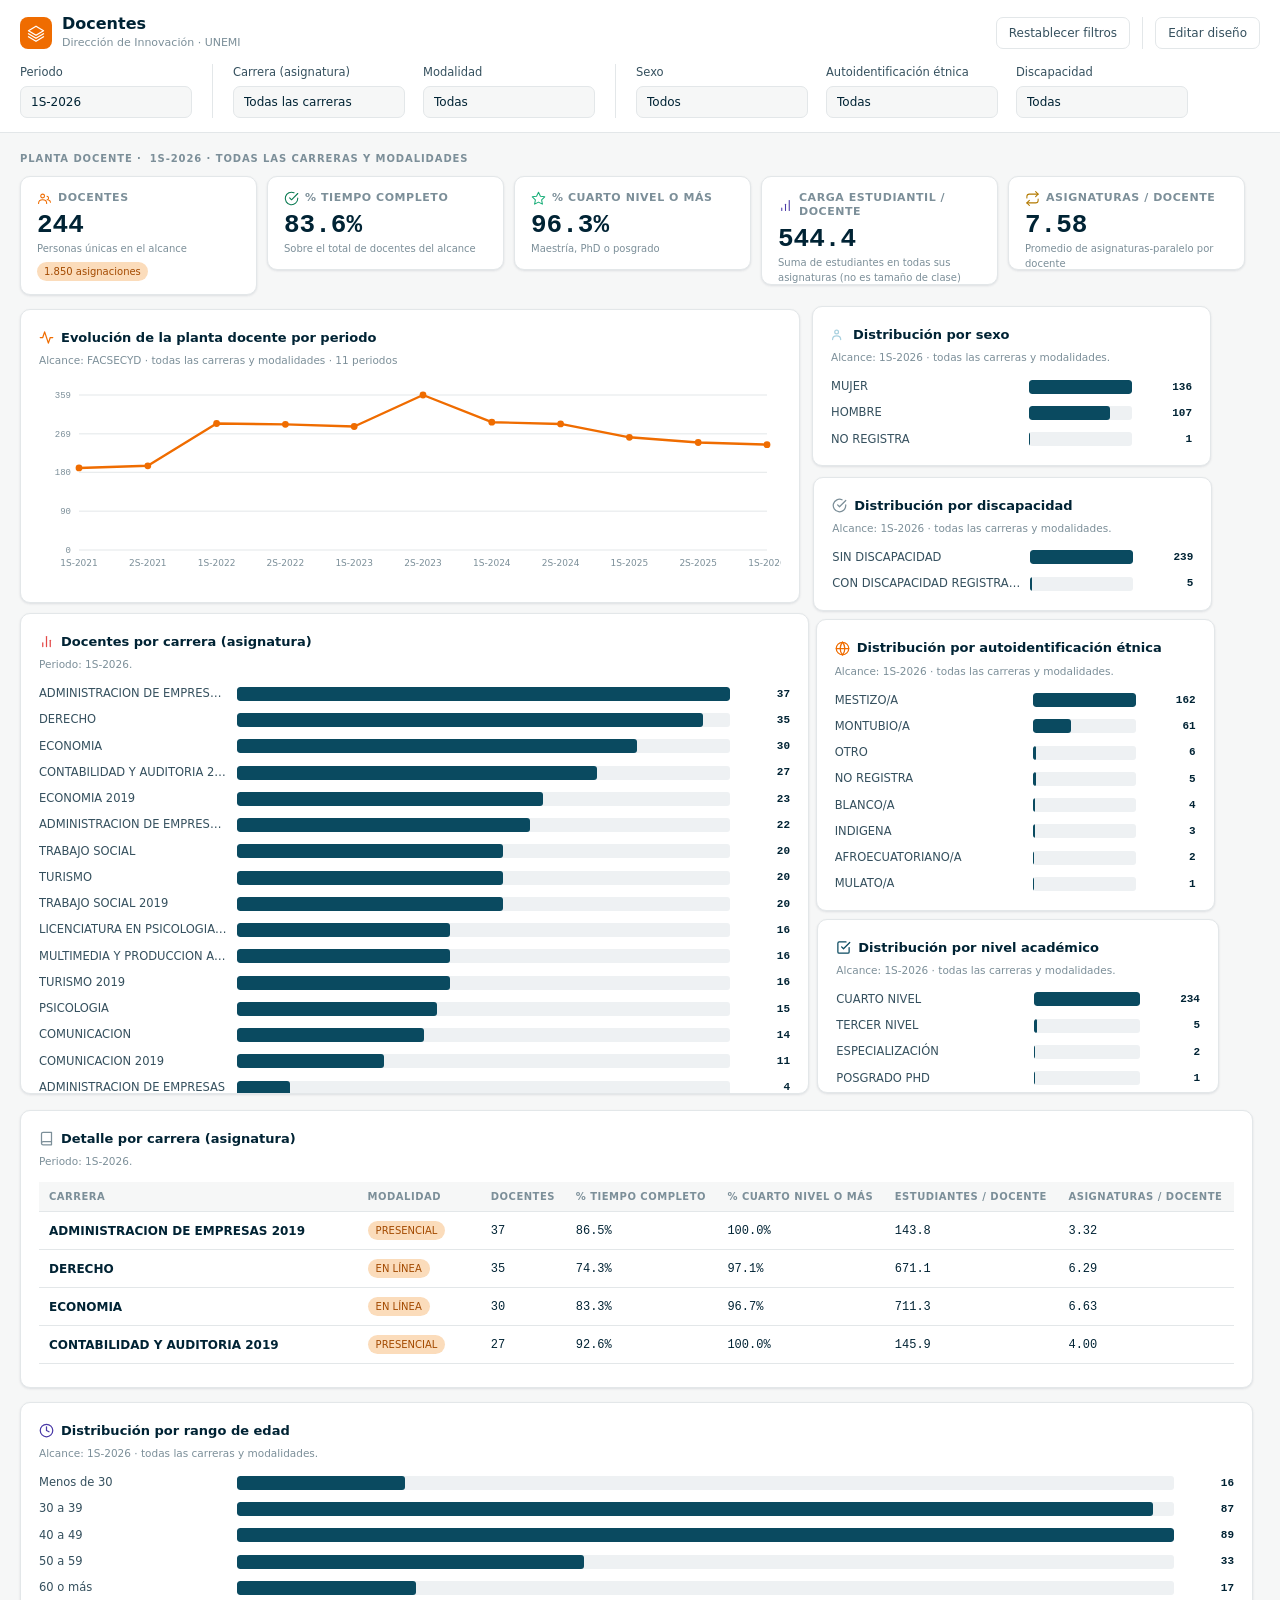
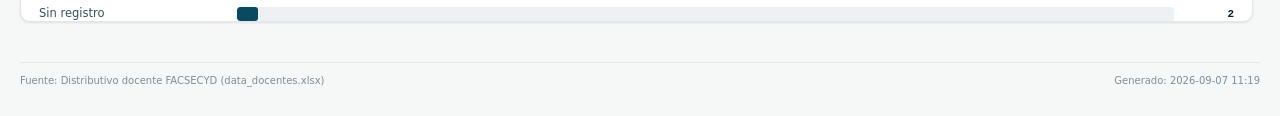
==== docs/docentes.html @ 868a521f "Agregar pestana Docentes y actualizar Rendimiento Academico - Nueva vista Docentes (docentes.html/js" ====
<!DOCTYPE html>
<html lang="es">
<head>
<meta charset="UTF-8">
<meta name="viewport" content="width=device-width, initial-scale=1.0">
<title>Dashboard Docentes · FACSECYD</title>
<style>
/* ── TOKENS (misma paleta que la pestaña Perfil Estudiantil / Población) ── */
:root {
  --ink:       #002334;
  --ink2:      #35505E;
  --ink3:      #7C8F99;
  --ink4:      #C5CED2;
  --paper:     #FFFFFF;
  --paper2:    #F6F7F7;
  --paper3:    #EEF1F3;
  --edge:      #E3E7E9;
  --edge2:     #C5CED2;

  --cobalt:    #EF6C00;
  --cobalt-lt: #FBDCBB;
  --cobalt-md: #F2914D;
  --cobalt-dk: #A34A00;

  --jade:      #0A7A52;
  --jade-lt:   #E2F5EE;
  --jade-md:   #1BAF7A;
  --jade-dk:   #085F40;

  --amber:     #B37A00;
  --amber-lt:  #FBEBCB;
  --amber-md:  #EDA100;
  --amber-dk:  #7A5200;

  --ruby:      #C0162A;
  --ruby-lt:   #FDEAEC;
  --ruby-md:   #E34948;
  --ruby-dk:   #8C0F1D;

  --violet:    #4A3AA7;
  --violet-lt: #EEEBFB;
  --violet-md: #6B57C9;

  /* Paleta azul/naranja/gris/celeste/rojo — tokens institucionales de Población (s1, s2, ink3, seq-250, s8) */
  --pal-azul:    #0A4A60;
  --pal-naranja: #EF6C00;
  --pal-gris:    #7C8F99;
  --pal-celeste: #A9D1DF;
  --pal-rojo:    #E34948;

  --r: 7px;
  --r-lg: 10px;
  --r-xl: 14px;
  --font: Calibri, Carlito, "Segoe UI", system-ui, sans-serif;
  --mono: Consolas, "Courier New", monospace;
  --shadow-sm: 0 1px 3px rgba(0,35,52,.07), 0 1px 2px rgba(0,35,52,.04);
  --shadow:    0 2px 8px rgba(0,35,52,.08), 0 1px 3px rgba(0,35,52,.05);
}

*, *::before, *::after { box-sizing: border-box; margin: 0; padding: 0; }
body { font-family: var(--font); background: var(--paper2); color: var(--ink); font-size: 14px; line-height: 1.5; }

/* ── SHELL: sidebar + contenido (mismo patrón que Perfil Estudiantil) ── */
.rdto-shell { display: flex; flex-direction: column; min-height: 100vh; }

/* ── BARRA DE FILTROS (arriba, en vez de panel lateral) ── */
.filter-bar {
  background: var(--paper); border-bottom: 1px solid var(--edge);
  padding: 14px 20px; position: sticky; top: 0; z-index: 50;
  display: flex; flex-direction: column; gap: 12px;
}
.filter-bar-head { display: flex; align-items: center; gap: 16px; flex-wrap: wrap; }
.filter-bar-fields { display: flex; flex-wrap: wrap; align-items: flex-end; gap: 18px; row-gap: 12px; flex: 1 1 auto; }
.filter-bar-fields .field { margin-bottom: 0; min-width: 172px; }
.filter-bar-actions { display: flex; align-items: center; gap: 10px; flex-wrap: wrap; margin-left: auto; }
.filter-bar .filter-divider { width: 1px; align-self: stretch; background: var(--edge); margin: 0 2px; }
.filter-bar .layout-hint { flex-basis: 100%; margin-top: -4px; }
.tb-brand { display: flex; align-items: center; gap: 10px; flex-shrink: 0; }
.tb-logo {
  width: 32px; height: 32px; background: var(--cobalt); border-radius: 8px;
  display: flex; align-items: center; justify-content: center; flex-shrink: 0;
}
.tb-logo svg { width: 18px; height: 18px; fill: none; stroke: #fff; stroke-width: 1.8; stroke-linecap: round; stroke-linejoin: round; }
.tb-title { font-size: 16px; font-weight: 600; color: var(--ink); line-height: 1.2; }
.tb-sub   { font-size: 11px; color: var(--ink3); margin-top: 2px; }

.src-chip {
  display: inline-flex; align-items: center; gap: 5px; align-self: flex-start;
  background: var(--cobalt-lt); border: 1px solid #F0C295; border-radius: 20px;
  padding: 4px 10px; font-size: 11px; font-weight: 500; color: var(--cobalt-dk);
}
.src-chip svg { width: 12px; height: 12px; stroke: var(--cobalt); fill: none; stroke-width: 2; stroke-linecap: round; stroke-linejoin: round; }

.filter-group h2 {
  font-size: 10px; font-weight: 600; letter-spacing: .09em; text-transform: uppercase;
  color: var(--ink3); margin-bottom: 12px;
}
.filter-bar .filter-group { display: flex; flex-wrap: wrap; align-items: flex-end; gap: 18px; row-gap: 12px; }
.filter-bar .filter-group h2 { display: none; }
.field { margin-bottom: 14px; }
.field:last-child { margin-bottom: 0; }
.field label { display: block; font-size: 11.5px; color: var(--ink2); font-weight: 500; margin-bottom: 5px; }

/* ── FILTROS ESTILO msel (mismo patrón que Población) ── */
.msel { position: relative; }
.msel-trigger {
  width: 100%; display: flex; align-items: center; justify-content: space-between; gap: 8px;
  background: var(--paper2); border: 1px solid var(--edge); border-radius: var(--r);
  padding: 8px 10px; font-size: 12px; font-family: var(--font); color: var(--ink);
  cursor: pointer; text-align: left;
}
.msel-trigger:hover { border-color: var(--edge2); }
.msel.open .msel-trigger { border-color: var(--cobalt); }
.msel-label { overflow: hidden; text-overflow: ellipsis; white-space: nowrap; }
.msel-panel {
  display: none; position: absolute; left: 0; right: 0; top: calc(100% + 4px); z-index: 60;
  background: var(--paper); border: 1px solid var(--edge); border-radius: var(--r);
  box-shadow: var(--shadow); max-height: 260px; overflow-y: auto; padding: 4px;
}
.msel.open .msel-panel { display: block; }
.msel-search-wrap { padding: 4px 4px 6px; }
.msel-search {
  width: 100%; padding: 6px 8px; border: 1px solid var(--edge); border-radius: var(--r);
  font-size: 12px; font-family: var(--font); color: var(--ink);
}
.msel-opt { display: block; padding: 7px 9px; font-size: 12px; color: var(--ink2); border-radius: 6px; cursor: pointer; }
.msel-opt:hover { background: var(--paper2); }
.msel-opt.sel { background: var(--cobalt-lt); color: var(--cobalt-dk); font-weight: 600; }
.msel-empty { padding: 10px; font-size: 11.5px; color: var(--ink3); text-align: center; }

.reset-link {
  align-self: flex-start; background: none; border: 1px solid var(--edge); border-radius: var(--r);
  padding: 8px 12px; font-size: 12px; font-family: var(--font); color: var(--ink2); cursor: pointer;
}
.reset-link:hover { border-color: var(--edge2); color: var(--ink); }
.layout-btn.active { background: var(--cobalt); border-color: var(--cobalt); color: #fff; }
.layout-hint { font-size: 10.5px; color: var(--ink3); line-height: 1.4; margin-top: 6px; }

/* ── DISEÑO EDITABLE: arrastrar / redimensionar paneles ── */
.tabpanel.canvas-mode { position: relative; }
.panel.pos-abs, .kpi.pos-abs { position: absolute; margin: 0; box-sizing: border-box; overflow: hidden; }
/* En un panel redimensionado a mano, la tabla interna (si la hay) ocupa el
   espacio sobrante en vez de quedarse con su tope de 420px o desbordar el
   panel: así cambiar el alto del panel cambia cuántas filas se ven antes de
   necesitar scroll. */
.panel.pos-abs { display: flex; flex-direction: column; }
.panel.pos-abs .tbl-scroll { flex: 1 1 auto; min-height: 0; max-height: none; }
body.layout-editing .panel, body.layout-editing .kpi { outline: 1.5px dashed transparent; transition: outline-color .15s ease; }
body.layout-editing .panel:hover, body.layout-editing .kpi:hover { outline-color: var(--edge2); }
body.layout-editing .panel, body.layout-editing .kpi { cursor: grab; user-select: none; }
body.layout-editing .panel select,
body.layout-editing .panel a,
body.layout-editing .panel .tbl-scroll,
body.layout-editing .panel [onclick],
body.layout-editing .kpi select,
body.layout-editing .kpi a,
body.layout-editing .kpi [onclick] { cursor: pointer; }
body.layout-editing .panel:active, body.layout-editing .kpi:active { cursor: grabbing; }
body.dragging-panel .panel, body.dragging-panel .kpi { cursor: grabbing !important; }
.panel-resize-handle {
  display: none; position: absolute; right: 2px; bottom: 2px; width: 15px; height: 15px;
  cursor: nwse-resize; opacity: .55; z-index: 5;
}
.panel-resize-handle svg { width: 100%; height: 100%; stroke: var(--ink3); fill: none; stroke-width: 1.6; }
body.layout-editing .panel-resize-handle { display: block; }
body.layout-editing .panel-resize-handle:hover { opacity: 1; }
body.dragging-panel, body.resizing-panel { cursor: grabbing !important; }
body.dragging-panel .panel, body.resizing-panel .panel,
body.dragging-panel .kpi, body.resizing-panel .kpi { user-select: none; }

@media (max-width: 1180px) {
  .filter-bar { position: relative; }
}

/* ── MAIN LAYOUT ── */
/* width:100% evita que .main calcule su ancho por "shrink-to-fit" según su
   contenido (lo cual, combinado con margin:auto, lo encogía y recentraba de
   golpe en cuanto los paneles de una pestaña pasaban a posición absoluta y
   dejaban de aportar ancho). Con un ancho fijo por su celda de grid, el
   editor de diseño ya no afecta el ancho ni la posición de .main. */
.main { width: 100%; max-width: 1440px; margin: 0 auto; padding: 18px 20px; display: flex; flex-direction: column; gap: 16px; box-sizing: border-box; }

/* ── ALERT ── */
.alert {
  background: var(--amber-lt); border: 1px solid #F5C87A; border-radius: var(--r);
  padding: 10px 14px; display: flex; align-items: flex-start; gap: 10px;
  font-size: 12px; color: var(--amber-dk); line-height: 1.5;
}
.alert svg { width: 16px; height: 16px; flex-shrink: 0; margin-top: 1px; stroke: var(--amber); fill: none; stroke-width: 2; stroke-linecap: round; stroke-linejoin: round; }
.alert-ok { background: var(--jade-lt); border-color: #9DE0CE; color: var(--jade-dk); }
.alert-ok svg { stroke: var(--jade); }
.alert-crit { background: var(--ruby-lt); border-color: #F0A8B0; color: var(--ruby-dk); }
.alert-crit svg { stroke: var(--ruby); }

/* ── SECTION LABEL ── */
.slabel {
  font-size: 10px; font-weight: 600; letter-spacing: .09em;
  text-transform: uppercase; color: var(--ink3); margin-bottom: 10px;
  display: flex; align-items: center; gap: 8px; flex-wrap: wrap;
}
.slabel .badge-note { text-transform: none; letter-spacing: 0; font-weight: 500; color: var(--ink3); background: var(--paper3); padding: 2px 8px; border-radius: 20px; font-size: 10px; }

/* ── KPI GRID ── */
.kpi-grid { display: grid; grid-template-columns: repeat(auto-fit, minmax(150px, 1fr)); gap: 10px; }
.kpi {
  background: var(--paper); border: 1px solid var(--edge); border-radius: var(--r-lg);
  padding: 14px 16px; position: relative; overflow: hidden;
  box-shadow: var(--shadow-sm); transition: box-shadow .15s;
}
.kpi:hover { box-shadow: var(--shadow); }
.kpi-label-row { display: flex; align-items: center; gap: 6px; margin-bottom: 6px; }
.kpi-icon { display: flex; flex: none; }
.kpi-icon svg { width: 15px; height: 15px; fill: none; stroke: currentColor; stroke-width: 1.7; stroke-linecap: round; stroke-linejoin: round; }
.kpi-label { font-size: 11px; letter-spacing: .05em; text-transform: uppercase; color: var(--ink3); font-weight: 600; line-height: 1.3; }
.kpi-val   { font-size: 26px; font-weight: 600; color: var(--ink); line-height: 1; font-family: var(--mono); }
.kpi-sub   { font-size: 10px; color: var(--ink3); margin-top: 3px; }
.kpi-badge {
  display: inline-flex; align-items: center; gap: 3px;
  font-size: 10px; font-weight: 500; padding: 2px 7px;
  border-radius: 20px; margin-top: 6px;
}
.b-ok     { background: var(--jade-lt);   color: var(--jade-dk); }
.b-warn   { background: var(--amber-lt);  color: var(--amber-dk); }
.b-alert  { background: var(--ruby-lt);   color: var(--ruby-dk); }
.b-info   { background: var(--cobalt-lt); color: var(--cobalt-dk); }
.b-violet { background: var(--violet-lt); color: var(--violet); }

/* ── PANELS ── */
.panel {
  background: var(--paper); border: 1px solid var(--edge); border-radius: var(--r-lg);
  padding: 18px; box-shadow: var(--shadow-sm); position: relative;
}
.ph { display: flex; align-items: center; justify-content: space-between; gap: 8px; margin-bottom: 14px; flex-wrap: wrap; }
.ph-left { display: flex; align-items: center; gap: 7px; font-size: 13px; font-weight: 600; color: var(--ink); }
.ph-left svg { width: 15px; height: 15px; fill: none; stroke-width: 2; stroke-linecap: round; stroke-linejoin: round; }
.ph-note { font-size: 10.5px; color: var(--ink3); margin-top: -8px; margin-bottom: 12px; }

/* ── GRID LAYOUTS ── */
.g2 { display: grid; grid-template-columns: 1fr 1fr; gap: 14px; }
.g3 { display: grid; grid-template-columns: 1fr 1fr 1fr; gap: 14px; }
.g32 { display: grid; grid-template-columns: 2fr 1fr; gap: 14px; }
.g23 { display: grid; grid-template-columns: 1fr 2fr; gap: 14px; }

/* ── TOP TABS (secciones) ── */
.toptabs { display: flex; gap: 4px; background: var(--paper3); padding: 4px; border-radius: var(--r-lg); width: fit-content; }
.toptab { padding: 7px 16px; font-size: 12px; font-weight: 500; cursor: pointer; color: var(--ink3); border-radius: var(--r); transition: all .12s; }
.toptab:hover { color: var(--ink2); }
.toptab.on { background: var(--paper); color: var(--cobalt-dk); box-shadow: var(--shadow-sm); }
.tabpanel { display: none; flex-direction: column; gap: 14px; }
.tabpanel.on { display: flex; }

/* ── TABS (dentro de panel) ── */
.tabs { display: flex; border-bottom: 1px solid var(--edge); margin-bottom: 13px; flex-wrap: wrap; }
.tab { padding: 6px 14px; font-size: 12px; font-weight: 500; cursor: pointer; color: var(--ink3); border-bottom: 2px solid transparent; margin-bottom: -1px; transition: color .12s; }
.tab:hover { color: var(--ink2); }
.tab.on { color: var(--cobalt-dk); border-bottom-color: var(--cobalt); }

/* ── CHIPS / FILTERS ── */
.chip-row { display: flex; gap: 5px; flex-wrap: wrap; margin-bottom: 11px; }
.chip {
  padding: 4px 10px; border-radius: 20px; font-size: 11px; font-weight: 500;
  border: 1px solid var(--edge); background: var(--paper2); color: var(--ink3);
  cursor: pointer; transition: all .12s;
}
.chip:hover { background: var(--paper); border-color: var(--edge2); color: var(--ink2); }
.chip.on { background: var(--cobalt-lt); border-color: #F0C295; color: var(--cobalt-dk); }

/* ── TABLE ── */
/* Desplazamiento vertical interno: por defecto la tabla se limita a una
   altura razonable y se recorre con scroll en lugar de alargar la página
   entera. Si el panel se redimensiona en modo edición, la tabla ocupa el
   espacio disponible del panel (ver ".panel.pos-abs .tbl-scroll" más abajo). */
.tbl-scroll { overflow: auto; max-height: 420px; }
.tbl { width: 100%; border-collapse: collapse; font-size: 12px; }
.tbl th { font-size: 10px; font-weight: 600; color: var(--ink3); text-align: left; padding: 7px 10px; border-bottom: 1px solid var(--edge); text-transform: uppercase; letter-spacing: .05em; white-space: nowrap; background: var(--paper2); cursor: pointer; user-select: none; }
.tbl th:hover { color: var(--ink2); }
.tbl td { padding: 9px 10px; border-bottom: 1px solid var(--edge); color: var(--ink); vertical-align: middle; white-space: nowrap; }
.tbl tbody tr:last-child td { border-bottom: none; }
.tbl tbody tr:hover td { background: var(--paper2); }
.tbl-wrap-cell { white-space: normal !important; max-width: 260px; }

/* ── PILLS ── */
.pill { display: inline-flex; align-items: center; padding: 2px 8px; border-radius: 20px; font-size: 10px; font-weight: 500; white-space: nowrap; }
.pill-ok     { background: var(--jade-lt);   color: var(--jade-dk); }
.pill-warn   { background: var(--amber-lt);  color: var(--amber-dk); }
.pill-alert  { background: var(--ruby-lt);   color: var(--ruby-dk); }
.pill-info   { background: var(--cobalt-lt); color: var(--cobalt-dk); }
.pill-violet { background: var(--violet-lt); color: var(--violet); }
.pill-neutral{ background: var(--paper3);    color: var(--ink3); }

/* ── INLINE BAR ── */
.ibar-wrap { display: flex; align-items: center; gap: 6px; }
.ibar { width: 56px; height: 5px; background: var(--paper3); border-radius: 3px; overflow: hidden; flex-shrink: 0; }
.ibar-fill { height: 100%; border-radius: 3px; }

/* ── NOTA COLORS ── */
.n-hi  { color: var(--jade);  font-weight: 600; font-family: var(--mono); }
.n-mid { color: var(--amber); font-weight: 600; font-family: var(--mono); }
.n-lo  { color: var(--ruby);  font-weight: 600; font-family: var(--mono); }

/* ── HORIZONTAL BAR LIST (reprobación / brecha / top asignaturas) ── */
.hbar-list { display: flex; flex-direction: column; gap: 9px; }
.hbar-row { display: grid; grid-template-columns: 190px 1fr 52px; align-items: center; gap: 8px; }
.hbar-label { font-size: 11.5px; color: var(--ink2); overflow: hidden; text-overflow: ellipsis; white-space: nowrap; }
.hbar-label.selected { color: var(--cobalt-dk); font-weight: 600; }
.hbar-track { height: 14px; background: var(--paper3); border-radius: 3px; overflow: hidden; position: relative; }
.hbar-fill { height: 100%; border-radius: 3px; transition: width .4s ease; }
.hbar-val { font-size: 11px; font-weight: 600; font-family: var(--mono); text-align: right; }

/* ── STACKED BAR (categoría x periodo) ── */
.stack-row { display: grid; grid-template-columns: 76px 1fr; align-items: center; gap: 10px; margin-bottom: 6px; }
.stack-label { font-size: 11px; color: var(--ink2); font-family: var(--mono); }
.stack-track { display: flex; height: 16px; border-radius: 3px; overflow: hidden; background: var(--paper3); }
.stack-seg { height: 100%; transition: width .4s ease; }

/* ── INTERACTIVIDAD: gráficos filtrables al dar click ── */
.hbar-row.clickable, .stack-row.clickable { cursor: pointer; border-radius: 4px; transition: background .15s ease; }
.hbar-row.clickable:hover, .stack-row.clickable:hover { background: var(--cobalt-lt); }
.hbar-row.clickable:hover .hbar-label, .stack-row.clickable:hover .stack-label { color: var(--cobalt-dk); font-weight: 600; }
.hbar-row.clickable:hover .hbar-track, .stack-row.clickable:hover .stack-track { box-shadow: 0 0 0 1.5px var(--cobalt); }
.hbar-row.clickable .hbar-label, .stack-row.clickable .stack-label { cursor: pointer; }
.chart-pt { cursor: pointer; transition: opacity .15s ease; }
.chart-pt:hover { opacity: .7; }
.chart-clickable-hint { font-size: 10px; color: var(--ink3); font-style: italic; }

/* ── LINE CHART ── */
.linechart-wrap { width: 100%; height: 220px; overflow-x: auto; overflow-y: hidden; box-sizing: border-box; }
.linechart-legend { display: flex; gap: 16px; margin-bottom: 10px; font-size: 11.5px; }
.ll-item { display: flex; align-items: center; gap: 6px; color: var(--ink2); }
.ll-dot { width: 10px; height: 10px; border-radius: 2px; }

/* ── HISTOGRAM ── */
.hist-wrap { display: flex; align-items: flex-end; gap: 3px; height: 170px; padding-top: 10px; box-sizing: border-box; }
/* Cuando el panel que contiene un gráfico se redimensiona a mano (modo
   edición), el gráfico ocupa el espacio disponible del panel en vez de
   quedarse con su alto fijo de siempre — así "el contenido se ajusta" al
   nuevo tamaño, tanto al ancho como al alto. Las barras del histograma se
   redibujan solas (son alturas en %); el gráfico de línea se re-renderiza
   por JS (ver el ResizeObserver más abajo) porque su escala vive en el
   viewBox del SVG. */
.panel.pos-abs .linechart-wrap { flex: 1 1 auto; height: auto; min-height: 100px; }
.panel.pos-abs .hist-wrap { flex: 1 1 auto; height: auto; min-height: 100px; }
.hist-col { flex: 1; display: flex; flex-direction: column; align-items: center; justify-content: flex-end; height: 100%; gap: 4px; min-width: 0; }
.hist-bar { width: 100%; border-radius: 3px 3px 0 0; background: var(--cobalt); transition: height .4s ease; position: relative; }
.hist-lbl { font-size: 8.5px; color: var(--ink3); writing-mode: vertical-rl; transform: rotate(180deg); white-space: nowrap; }

/* ── QUALITY BADGES ── */
.qgrid { display: grid; grid-template-columns: repeat(auto-fit, minmax(210px, 1fr)); gap: 10px; }
.qcard { border: 1px solid var(--edge); border-radius: var(--r-lg); padding: 14px 16px; display: flex; align-items: center; gap: 12px; }
.qcard-icon { width: 38px; height: 38px; border-radius: 10px; display: flex; align-items: center; justify-content: center; flex-shrink: 0; }
.qcard-icon svg { width: 19px; height: 19px; stroke-width: 2; fill: none; stroke-linecap: round; stroke-linejoin: round; }
.qcard-val { font-size: 20px; font-weight: 600; font-family: var(--mono); }
.qcard-lbl { font-size: 11px; color: var(--ink3); margin-top: 1px; }

/* ── INFO PANEL ── */
.info-list { display: flex; flex-direction: column; gap: 9px; }
.info-item { font-size: 12px; color: var(--ink2); padding-left: 16px; position: relative; line-height: 1.5; }
.info-item::before { content: '—'; position: absolute; left: 0; color: var(--ink4); }

/* ── FOOTER ── */
.dash-footer {
  display: flex; align-items: center; justify-content: space-between; flex-wrap: wrap;
  gap: 8px; padding: 10px 0; border-top: 1px solid var(--edge);
  font-size: 10px; color: var(--ink3);
}

/* ── RESPONSIVE ── */
@media (max-width: 1000px) { .g2, .g32, .g23, .g3 { grid-template-columns: 1fr; } }
@media (max-width: 640px) { .kpi-grid { grid-template-columns: repeat(2, 1fr); } .main { padding: 10px 12px; } .hbar-row { grid-template-columns: 110px 1fr 44px; } }

/* ── EMPTY STATE ── */
.empty-row td { text-align: center; color: var(--ink3); padding: 20px !important; font-style: italic; }
.empty-state { text-align: center; color: var(--ink3); padding: 24px; font-style: italic; font-size: 12px; }
</style>
</head>
<body>

<div class="rdto-shell">
<div class="filter-bar">
  <div class="filter-bar-head">
    <div class="tb-brand">
      <div class="tb-logo">
        <svg viewBox="0 0 24 24"><path d="M12 3L2 9l10 6 10-6-10-6z"/><path d="M2 17l10 6 10-6"/><path d="M2 13l10 6 10-6"/></svg>
      </div>
      <div>
        <div class="tb-title">Docentes</div>
        <div class="tb-sub">Dirección de Innovación · UNEMI</div>
      </div>
    </div>
    <div class="filter-bar-actions">
      <button type="button" class="reset-link" id="resetFiltersBtn">Restablecer filtros</button>
      <span class="filter-divider"></span>
      <button type="button" class="reset-link layout-btn" id="editLayoutBtn">Editar diseño</button>
      <div id="layoutExtraBtns" style="display:none">
        <button type="button" class="reset-link" id="exportLayoutBtn">Exportar diseño</button>
        <button type="button" class="reset-link" id="resetLayoutBtn" style="margin-left:8px">Restablecer diseño</button>
      </div>
    </div>
  </div>

  <div class="filter-bar-fields">
    <div class="filter-group">
      <div class="field">
        <label>Periodo</label>
        <div class="msel" id="msel-periodo">
          <button type="button" class="msel-trigger" aria-haspopup="listbox">
            <span class="msel-label">&mdash;</span>
          </button>
          <div class="msel-panel" role="listbox"></div>
        </div>
      </div>
    </div>

    <span class="filter-divider"></span>

    <div class="filter-group">
      <div class="field">
        <label>Carrera (asignatura)</label>
        <div class="msel" id="msel-doc-carrera">
          <button type="button" class="msel-trigger" aria-haspopup="listbox">
            <span class="msel-label">Todas las carreras</span>
          </button>
          <div class="msel-panel" role="listbox"></div>
        </div>
      </div>
      <div class="field">
        <label>Modalidad</label>
        <div class="msel" id="msel-doc-modalidad">
          <button type="button" class="msel-trigger" aria-haspopup="listbox">
            <span class="msel-label">Todas</span>
          </button>
          <div class="msel-panel" role="listbox"></div>
        </div>
      </div>
    </div>

    <span class="filter-divider"></span>

    <div class="filter-group">
      <div class="field">
        <label>Sexo</label>
        <div class="msel" id="msel-doc-sexo">
          <button type="button" class="msel-trigger" aria-haspopup="listbox">
            <span class="msel-label">Todos</span>
          </button>
          <div class="msel-panel" role="listbox"></div>
        </div>
      </div>
      <div class="field">
        <label>Autoidentificación étnica</label>
        <div class="msel" id="msel-doc-etnia">
          <button type="button" class="msel-trigger" aria-haspopup="listbox">
            <span class="msel-label">Todas</span>
          </button>
          <div class="msel-panel" role="listbox"></div>
        </div>
      </div>
      <div class="field">
        <label>Discapacidad</label>
        <div class="msel" id="msel-doc-discapacidad">
          <button type="button" class="msel-trigger" aria-haspopup="listbox">
            <span class="msel-label">Todas</span>
          </button>
          <div class="msel-panel" role="listbox"></div>
        </div>
      </div>
    </div>
  </div>


</div>

<main class="main">

  <div class="tabpanel on" id="tab-docentes">

    <section>
      <div class="slabel">Planta docente · <span id="docKpiScopeLabel">—</span></div>
      <div class="kpi-grid" id="docKpiGrid"></div>
    </section>

    <div class="panel" data-panel-id="doc-trend">
      <div class="ph">
        <div class="ph-left">
          <svg style="stroke:var(--cobalt)" viewBox="0 0 24 24"><polyline points="22 12 18 12 15 21 9 3 6 12 2 12"/></svg>
          Evolución de la planta docente por periodo
        </div>
      </div>
      <div class="ph-note" id="docTrendNote">—</div>
      <div class="linechart-wrap"><svg id="docTrendSvg" width="720" height="220" viewBox="0 0 720 220"></svg></div>
    </div>

    <div class="panel" data-panel-id="doc-nivel">
      <div class="ph">
        <div class="ph-left">
          <svg style="stroke:var(--pal-azul)" viewBox="0 0 24 24"><path d="M9 11l3 3L22 4"/><path d="M21 12v7a2 2 0 01-2 2H5a2 2 0 01-2-2V5a2 2 0 012-2h11"/></svg>
          Distribución por nivel académico
        </div>
      </div>
      <div class="ph-note" id="docNivelNote">—</div>
      <div class="hbar-list" id="docNivelWrap"></div>
    </div>

    <div class="panel" data-panel-id="doc-carrerabar">
      <div class="ph">
        <div class="ph-left">
          <svg style="stroke:var(--pal-rojo)" viewBox="0 0 24 24"><path d="M18 20V10"/><path d="M12 20V4"/><path d="M6 20v-6"/></svg>
          Docentes por carrera (asignatura)
        </div>
      </div>
      <div class="ph-note" id="docCarreraBarNote">—</div>
      <div class="hbar-list" id="docCarreraBarWrap"></div>
    </div>

    <div class="panel" data-panel-id="doc-carreratabla">
      <div class="ph">
        <div class="ph-left">
          <svg style="stroke:var(--pal-gris)" viewBox="0 0 24 24"><path d="M4 19.5A2.5 2.5 0 016.5 17H20"/><path d="M6.5 2H20v20H6.5A2.5 2.5 0 014 19.5v-15A2.5 2.5 0 016.5 2z"/></svg>
          Detalle por carrera (asignatura)
        </div>
      </div>
      <div class="ph-note" id="docCarreraTablaNote">—</div>
      <div class="tbl-scroll">
        <table class="tbl" aria-label="Detalle de docentes por carrera">
          <thead>
            <tr>
              <th>Carrera</th><th>Modalidad</th><th>Docentes</th><th>% Tiempo completo</th>
              <th>% Cuarto nivel o más</th><th>Estudiantes / docente</th><th>Asignaturas / docente</th>
            </tr>
          </thead>
          <tbody id="docCarreraTablaBody"></tbody>
        </table>
      </div>
    </div>

    <div class="g2">
      <div class="panel" data-panel-id="doc-sexo">
        <div class="ph">
          <div class="ph-left">
            <svg style="stroke:var(--pal-celeste)" viewBox="0 0 24 24"><circle cx="9" cy="8" r="3"/><path d="M2.5 20c0-3.6 2.9-6 6.5-6s6.5 2.4 6.5 6"/></svg>
            Distribución por sexo
          </div>
        </div>
        <div class="ph-note" id="docSexoNote">—</div>
        <div class="hbar-list" id="docSexoWrap"></div>
      </div>

      <div class="panel" data-panel-id="doc-etnia">
        <div class="ph">
          <div class="ph-left">
            <svg style="stroke:var(--pal-naranja)" viewBox="0 0 24 24"><circle cx="12" cy="12" r="10"/><path d="M12 2a15.3 15.3 0 010 20"/><path d="M12 2a15.3 15.3 0 000 20"/><line x1="2" y1="12" x2="22" y2="12"/></svg>
            Distribución por autoidentificación étnica
          </div>
        </div>
        <div class="ph-note" id="docEtniaNote">—</div>
        <div class="hbar-list" id="docEtniaWrap"></div>
      </div>

      <div class="panel" data-panel-id="doc-discapacidad">
        <div class="ph">
          <div class="ph-left">
            <svg style="stroke:var(--pal-gris)" viewBox="0 0 24 24"><path d="M22 11.08V12a10 10 0 11-5.93-9.14"/><polyline points="22 4 12 14.01 9 11.01"/></svg>
            Distribución por discapacidad
          </div>
        </div>
        <div class="ph-note" id="docDiscapacidadNote">—</div>
        <div class="hbar-list" id="docDiscapacidadWrap"></div>
      </div>

      <div class="panel" data-panel-id="doc-edad">
        <div class="ph">
          <div class="ph-left">
            <svg style="stroke:var(--violet)" viewBox="0 0 24 24"><circle cx="12" cy="12" r="10"/><polyline points="12 6 12 12 16 14"/></svg>
            Distribución por rango de edad
          </div>
        </div>
        <div class="ph-note" id="docEdadNote">—</div>
        <div class="hbar-list" id="docEdadWrap"></div>
      </div>
    </div>

  </div>


  <!-- FOOTER -->
  <footer class="dash-footer">
    <span id="footerFuente">Fuente: —</span>
    <span id="footerTime">Actualizado: —</span>
  </footer>

</main>
</div>

<script>
function zip(tbl) {
  const keys = Object.keys(tbl);
  if (!keys.length) return [];
  const n = Array.isArray(tbl[keys[0]]) ? tbl[keys[0]].length : 1;
  const rows = new Array(n);
  for (let i = 0; i < n; i++) {
    const row = {};
    for (const k of keys) row[k] = Array.isArray(tbl[k]) ? tbl[k][i] : tbl[k];
    rows[i] = row;
  }
  return rows;
}
function periodoKey(codigo) {
  const m = /^([12])S-(\d{4})$/.exec(codigo || '');
  if (!m) return -1;
  return parseInt(m[2], 10) * 10 + parseInt(m[1], 10);
}
function byPeriodo(a, b) { return periodoKey(a.periodo_codigo) - periodoKey(b.periodo_codigo); }
function latestPeriodo(rows) {
  if (!rows.length) return null;
  return rows.reduce((a, b) => periodoKey(a.periodo_codigo) >= periodoKey(b.periodo_codigo) ? a : b).periodo_codigo;
}
function fmtPct(v) { return (v === null || v === undefined || isNaN(v)) ? '—' : v.toFixed(1) + '%'; }
function fmtNum(v) { return (v === null || v === undefined || isNaN(v)) ? '—' : Math.round(v).toLocaleString('es-EC'); }
function fmtDec(v, d) { d = d || 1; return (v === null || v === undefined || isNaN(v)) ? '—' : v.toFixed(d); }
function escHtml(s) { return (s === null || s === undefined) ? '' : String(s).replace(/[&<>"']/g, c => ({'&':'&amp;','<':'&lt;','>':'&gt;','"':'&quot;',"'":'&#39;'}[c])); }
function set(id, val) { document.getElementById(id).textContent = val; }
function setHTML(id, val) { document.getElementById(id).innerHTML = val; }
function sumField(rows, f) { return rows.reduce((a, r) => a + (r[f] || 0), 0); }
function groupBy(rows, keyFn) {
  const m = new Map();
  rows.forEach(r => { const k = keyFn(r); if (!m.has(k)) m.set(k, []); m.get(k).push(r); });
  return m;
}

const RAW = {"docentes_general": {"docente_dedicacion": ["TIEMPO COMPLETO", "TIEMPO COMPLETO", "TIEMPO COMPLETO", "TIEMPO COMPLETO", "TIEMPO COMPLETO", "MEDIO TIEMPO", "TIEMPO COMPLETO", "MEDIO TIEMPO", "MEDIO TIEMPO", "TIEMPO COMPLETO", "TIEMPO COMPLETO", "TIEMPO COMPLETO", "MEDIO TIEMPO", "MEDIO TIEMPO", "MEDIO TIEMPO", "TIEMPO COMPLETO", "TIEMPO COMPLETO", "TIEMPO COMPLETO", "TIEMPO COMPLETO", "TIEMPO COMPLETO", "TIEMPO COMPLETO", "MEDIO TIEMPO", "TIEMPO COMPLETO", "TIEMPO PARCIAL", "TIEMPO COMPLETO", "TIEMPO COMPLETO", "TIEMPO COMPLETO", "TIEMPO COMPLETO", "TIEMPO COMPLETO", "TIEMPO COMPLETO", "TIEMPO COMPLETO", "MEDIO TIEMPO", "TIEMPO COMPLETO", "TIEMPO COMPLETO", "TIEMPO COMPLETO", "MEDIO TIEMPO", "TIEMPO COMPLETO", "TIEMPO COMPLETO", "TIEMPO COMPLETO", "TIEMPO COMPLETO", "TIEMPO COMPLETO", "MEDIO TIEMPO", "MEDIO TIEMPO", "TIEMPO COMPLETO", "TIEMPO COMPLETO", "MEDIO TIEMPO", "TIEMPO COMPLETO", "TIEMPO COMPLETO", "TIEMPO COMPLETO", "TIEMPO COMPLETO", "TIEMPO COMPLETO", "TIEMPO COMPLETO", "TIEMPO COMPLETO", "TIEMPO COMPLETO", "MEDIO TIEMPO", "TIEMPO COMPLETO", "TIEMPO COMPLETO", "TIEMPO COMPLETO", "MEDIO TIEMPO", "TIEMPO COMPLETO", "TIEMPO COMPLETO", "MEDIO TIEMPO", "TIEMPO COMPLETO", "TIEMPO COMPLETO", "MEDIO TIEMPO", "TIEMPO COMPLETO", "TIEMPO COMPLETO", "TIEMPO COMPLETO", "TIEMPO COMPLETO", "MEDIO TIEMPO", "TIEMPO COMPLETO", "TIEMPO COMPLETO", "TIEMPO COMPLETO", "MEDIO TIEMPO", "TIEMPO COMPLETO", "TIEMPO COMPLETO", "MEDIO TIEMPO", "TIEMPO COMPLETO", "MEDIO TIEMPO", "TIEMPO COMPLETO", "MEDIO TIEMPO", "TIEMPO COMPLETO", "MEDIO TIEMPO", "MEDIO TIEMPO", "MEDIO TIEMPO", "MEDIO TIEMPO", "TIEMPO COMPLETO", "TIEMPO COMPLETO", "TIEMPO COMPLETO", "TIEMPO COMPLETO", "TIEMPO COMPLETO", "TIEMPO COMPLETO", "TIEMPO COMPLETO", "TIEMPO COMPLETO", "TIEMPO COMPLETO", "TIEMPO COMPLETO", "TIEMPO COMPLETO", "MEDIO TIEMPO", "TIEMPO COMPLETO", "TIEMPO COMPLETO", "TIEMPO COMPLETO", "TIEMPO COMPLETO", "MEDIO TIEMPO", "MEDIO TIEMPO", "TIEMPO COMPLETO", "MEDIO TIEMPO", "MEDIO TIEMPO", "MEDIO TIEMPO", "MEDIO TIEMPO", "TIEMPO COMPLETO", "MEDIO TIEMPO", "TIEMPO COMPLETO", "MEDIO TIEMPO", "MEDIO TIEMPO", "MEDIO TIEMPO", "TIEMPO COMPLETO", "MEDIO TIEMPO", "TIEMPO PARCIAL", "TIEMPO COMPLETO", "MEDIO TIEMPO", "TIEMPO COMPLETO", "TIEMPO COMPLETO", "TIEMPO COMPLETO", "TIEMPO COMPLETO", "TIEMPO COMPLETO", "TIEMPO COMPLETO", "TIEMPO COMPLETO", "MEDIO TIEMPO", "MEDIO TIEMPO", "TIEMPO COMPLETO", "TIEMPO PARCIAL", "TIEMPO PARCIAL", "TIEMPO PARCIAL", "MEDIO TIEMPO", "TIEMPO PARCIAL", "MEDIO TIEMPO", "MEDIO TIEMPO", "MEDIO TIEMPO", "TIEMPO COMPLETO", "TIEMPO COMPLETO", "MEDIO TIEMPO", "MEDIO TIEMPO", "TIEMPO COMPLETO", "TIEMPO COMPLETO", "TIEMPO COMPLETO", "TIEMPO COMPLETO", "MEDIO TIEMPO", "MEDIO TIEMPO", "TIEMPO COMPLETO", "TIEMPO COMPLETO", "SIN REGISTRO", "TIEMPO COMPLETO", "MEDIO TIEMPO", "TIEMPO COMPLETO", "TIEMPO COMPLETO", "TIEMPO COMPLETO", "TIEMPO COMPLETO", "TIEMPO COMPLETO", "TIEMPO COMPLETO", "MEDIO TIEMPO", "TIEMPO COMPLETO", "TIEMPO PARCIAL", "TIEMPO COMPLETO", "MEDIO TIEMPO", "TIEMPO PARCIAL", "MEDIO TIEMPO", "TIEMPO PARCIAL", "MEDIO TIEMPO", "TIEMPO PARCIAL", "MEDIO TIEMPO", "MEDIO TIEMPO", "TIEMPO COMPLETO", "TIEMPO COMPLETO", "TIEMPO PARCIAL", "MEDIO TIEMPO", "TIEMPO PARCIAL", "TIEMPO COMPLETO", "TIEMPO COMPLETO", "MEDIO TIEMPO", "TIEMPO COMPLETO", "TIEMPO COMPLETO", "TIEMPO COMPLETO", "TIEMPO COMPLETO", "TIEMPO COMPLETO", "TIEMPO COMPLETO", "TIEMPO COMPLETO", "MEDIO TIEMPO", "MEDIO TIEMPO", "MEDIO TIEMPO"], "docente_categoria": ["OCASIONAL 1", "OCASIONAL 1", "AUXILIAR", "OCASIONAL 1", "OCASIONAL 1", "OCASIONAL 1", "AUXILIAR", "AGREGADO", "OCASIONAL 1", "AUXILIAR", "AUXILIAR", "OCASIONAL 1", "OCASIONAL 1", "OCASIONAL 1", "OCASIONAL 1", "OCASIONAL 1", "AUXILIAR", "AUXILIAR", "OCASIONAL 1", "OCASIONAL 1", "AUXILIAR", "OCASIONAL 1", "AUXILIAR", "AUXILIAR", "AUXILIAR", "AUXILIAR", "OCASIONAL 1", "OCASIONAL 1", "AUXILIAR", "AUXILIAR", "AUXILIAR", "OCASIONAL 1", "PRINCIPAL", "AGREGADO", "AGREGADO", "OCASIONAL 1", "PRINCIPAL", "OCASIONAL 1", "OCASIONAL 1", "OCASIONAL 1", "OCASIONAL 1", "OCASIONAL 1", "OCASIONAL 1", "OCASIONAL 1", "OCASIONAL 1", "OCASIONAL 1", "OCASIONAL 1", "OCASIONAL 1", "AGREGADO", "OCASIONAL 1", "OCASIONAL 1", "AUXILIAR", "AUXILIAR", "AGREGADO", "OCASIONAL 1", "OCASIONAL 1", "AUXILIAR", "AGREGADO", "PRINCIPAL", "AUXILIAR", "AGREGADO", "OCASIONAL 1", "AGREGADO", "AUXILIAR", "PRINCIPAL", "OCASIONAL 1", "AGREGADO", "AGREGADO", "AUXILIAR", "PRINCIPAL", "PRINCIPAL", "PRINCIPAL", "AGREGADO", "OCASIONAL 1", "AUXILIAR", "AUXILIAR", "OCASIONAL 1", "AUXILIAR", "OCASIONAL 1", "OCASIONAL 1", "OCASIONAL 1", "OCASIONAL 1", "TÉCNICO DOCENTE", "OCASIONAL 1", "OCASIONAL 1", "OCASIONAL 1", "OCASIONAL 1", "OCASIONAL 1", "AGREGADO", "AGREGADO", "AGREGADO", "AGREGADO", "AGREGADO", "AGREGADO", "AGREGADO", "AGREGADO", "PRINCIPAL", "OCASIONAL 1", "AGREGADO", "TÉCNICO DOCENTE", "OCASIONAL 1", "OCASIONAL 1", "OCASIONAL 1", "OCASIONAL 1", "OCASIONAL 1", "OCASIONAL 1", "OCASIONAL 1", "OCASIONAL 1", "OCASIONAL 1", "OCASIONAL 1", "OCASIONAL 1", "OCASIONAL 1", "OCASIONAL 1", "OCASIONAL 1", "OCASIONAL 1", "OCASIONAL 1", "OCASIONAL 1", "OCASIONAL 1", "AUXILIAR", "OCASIONAL 1", "OCASIONAL 1", "OCASIONAL 1", "OCASIONAL 1", "AGREGADO", "OCASIONAL 1", "AUXILIAR", "SIN REGISTRO", "HONORARIO", "OCASIONAL 1", "OCASIONAL 1", "OCASIONAL 1", "OCASIONAL 1", "OCASIONAL 1", "OCASIONAL 1", "OCASIONAL 1", "AGREGADO", "OCASIONAL 1", "OCASIONAL 1", "OCASIONAL 1", "OCASIONAL 1", "OCASIONAL 1", "TÉCNICO DOCENTE", "OCASIONAL 1", "OCASIONAL 1", "AGREGADO", "OCASIONAL 1", "OCASIONAL 1", "OCASIONAL 1", "TÉCNICO DOCENTE", "TÉCNICO DOCENTE", "SIN REGISTRO", "TÉCNICO DOCENTE", "TÉCNICO DOCENTE", "TÉCNICO DOCENTE", "TÉCNICO DOCENTE", "TÉCNICO DOCENTE", "TÉCNICO DOCENTE", "OCASIONAL 1", "AUXILIAR", "AUXILIAR", "AUXILIAR", "OCASIONAL 1", "TÉCNICO DOCENTE", "OCASIONAL 1", "OCASIONAL 1", "OCASIONAL 1", "OCASIONAL 1", "OCASIONAL 1", "OCASIONAL 1", "OCASIONAL 1", "PRINCIPAL", "AUXILIAR", "TÉCNICO DOCENTE", "OCASIONAL 1", "OCASIONAL 1", "OCASIONAL 1", "TÉCNICO DOCENTE", "OCASIONAL 1", "TÉCNICO DOCENTE", "TÉCNICO DOCENTE", "OCASIONAL 1", "OCASIONAL 1", "OCASIONAL 1", "TÉCNICO DOCENTE", "AUXILIAR", "TÉCNICO DOCENTE", "AUXILIAR", "OCASIONAL 1", "AUXILIAR"], "docente_nivel_academico": ["CUARTO NIVEL", "CUARTO NIVEL", "CUARTO NIVEL", "CUARTO NIVEL", "CUARTO NIVEL", "CUARTO NIVEL", "CUARTO NIVEL", "CUARTO NIVEL", "SIN REGISTRO", "CUARTO NIVEL", "CUARTO NIVEL", "CUARTO NIVEL", "CUARTO NIVEL", "CUARTO NIVEL", "CUARTO NIVEL", "CUARTO NIVEL", "CUARTO NIVEL", "CUARTO NIVEL", "CUARTO NIVEL", "CUARTO NIVEL", "CUARTO NIVEL", "CUARTO NIVEL", "CUARTO NIVEL", "CUARTO NIVEL", "CUARTO NIVEL", "CUARTO NIVEL", "CUARTO NIVEL", "CUARTO NIVEL", "CUARTO NIVEL", "CUARTO NIVEL", "CUARTO NIVEL", "CUARTO NIVEL", "CUARTO NIVEL", "CUARTO NIVEL", "CUARTO NIVEL", "TERCER NIVEL", "CUARTO NIVEL", "CUARTO NIVEL", "ESPECIALIZACIÓN", "CUARTO NIVEL", "CUARTO NIVEL", "CUARTO NIVEL", "SIN REGISTRO", "CUARTO NIVEL", "CUARTO NIVEL", "CUARTO NIVEL", "CUARTO NIVEL", "CUARTO NIVEL", "CUARTO NIVEL", "CUARTO NIVEL", "CUARTO NIVEL", "CUARTO NIVEL", "CUARTO NIVEL", "CUARTO NIVEL", "CUARTO NIVEL", "CUARTO NIVEL", "CUARTO NIVEL", "CUARTO NIVEL", "CUARTO NIVEL", "CUARTO NIVEL", "CUARTO NIVEL", "CUARTO NIVEL", "CUARTO NIVEL", "CUARTO NIVEL", "CUARTO NIVEL", "CUARTO NIVEL", "CUARTO NIVEL", "CUARTO NIVEL", "CUARTO NIVEL", "CUARTO NIVEL", "CUARTO NIVEL", "CUARTO NIVEL", "CUARTO NIVEL", "CUARTO NIVEL", "CUARTO NIVEL", "CUARTO NIVEL", "CUARTO NIVEL", "CUARTO NIVEL", "CUARTO NIVEL", "CUARTO NIVEL", "CUARTO NIVEL", "CUARTO NIVEL", "CUARTO NIVEL", "TERCER NIVEL", "CUARTO NIVEL", "CUARTO NIVEL", "CUARTO NIVEL", "CUARTO NIVEL", "CUARTO NIVEL", "CUARTO NIVEL", "CUARTO NIVEL", "CUARTO NIVEL", "CUARTO NIVEL", "CUARTO NIVEL", "CUARTO NIVEL", "CUARTO NIVEL", "CUARTO NIVEL", "CUARTO NIVEL", "CUARTO NIVEL", "CUARTO NIVEL", "CUARTO NIVEL", "SIN REGISTRO", "CUARTO NIVEL", "CUARTO NIVEL", "CUARTO NIVEL", "CUARTO NIVEL", "CUARTO NIVEL", "CUARTO NIVEL", "CUARTO NIVEL", "CUARTO NIVEL", "CUARTO NIVEL", "CUARTO NIVEL", "CUARTO NIVEL", "POSGRADO PHD", "CUARTO NIVEL", "CUARTO NIVEL", "CUARTO NIVEL", "TERCER NIVEL", "CUARTO NIVEL", "CUARTO NIVEL", "CUARTO NIVEL", "CUARTO NIVEL", "CUARTO NIVEL", "CUARTO NIVEL", "CUARTO NIVEL", "CUARTO NIVEL", "SIN REGISTRO", "SIN REGISTRO", "CUARTO NIVEL", "ESPECIALIZACIÓN", "CUARTO NIVEL", "CUARTO NIVEL", "CUARTO NIVEL", "CUARTO NIVEL", "CUARTO NIVEL", "CUARTO NIVEL", "CUARTO NIVEL", "CUARTO NIVEL", "POSGRADO PHD", "CUARTO NIVEL", "CUARTO NIVEL", "CUARTO NIVEL", "CUARTO NIVEL", "CUARTO NIVEL", "CUARTO NIVEL", "CUARTO NIVEL", "CUARTO NIVEL", "CUARTO NIVEL", "CUARTO NIVEL", "SIN REGISTRO", "SIN REGISTRO", "CUARTO NIVEL", "CUARTO NIVEL", "CUARTO NIVEL", "TERCER NIVEL", "TERCER NIVEL", "TERCER NIVEL", "ESPECIALIZACIÓN", "CUARTO NIVEL", "CUARTO NIVEL", "CUARTO NIVEL", "CUARTO NIVEL", "TERCER NIVEL", "CUARTO NIVEL", "CUARTO NIVEL", "CUARTO NIVEL", "CUARTO NIVEL", "CUARTO NIVEL", "CUARTO NIVEL", "TERCER NIVEL", "CUARTO NIVEL", "CUARTO NIVEL", "TERCER NIVEL", "CUARTO NIVEL", "CUARTO NIVEL", "CUARTO NIVEL", "CUARTO NIVEL", "ESPECIALIZACIÓN", "CUARTO NIVEL", "CUARTO NIVEL", "POSGRADO MAESTRIA", "CUARTO NIVEL", "MAESTRÍA", "MAESTRÍA", "CUARTO NIVEL", "TERCER NIVEL", "CUARTO NIVEL", "TERCER NIVEL", "CUARTO NIVEL"], "docente_sexo": ["HOMBRE", "MUJER", "MUJER", "MUJER", "HOMBRE", "HOMBRE", "MUJER", "HOMBRE", "HOMBRE", "HOMBRE", "HOMBRE", "MUJER", "HOMBRE", "HOMBRE", "HOMBRE", "MUJER", "MUJER", "HOMBRE", "MUJER", "HOMBRE", "HOMBRE", "HOMBRE", "HOMBRE", "HOMBRE", "MUJER", "HOMBRE", "HOMBRE", "HOMBRE", "MUJER", "MUJER", "MUJER", "MUJER", "MUJER", "HOMBRE", "HOMBRE", "HOMBRE", "HOMBRE", "HOMBRE", "MUJER", "MUJER", "HOMBRE", "HOMBRE", "MUJER", "MUJER", "MUJER", "MUJER", "HOMBRE", "MUJER", "HOMBRE", "HOMBRE", "HOMBRE", "MUJER", "MUJER", "HOMBRE", "HOMBRE", "HOMBRE", "HOMBRE", "MUJER", "HOMBRE", "MUJER", "MUJER", "HOMBRE", "MUJER", "MUJER", "HOMBRE", "MUJER", "HOMBRE", "HOMBRE", "HOMBRE", "HOMBRE", "HOMBRE", "MUJER", "HOMBRE", "HOMBRE", "HOMBRE", "HOMBRE", "HOMBRE", "HOMBRE", "MUJER", "HOMBRE", "MUJER", "MUJER", "HOMBRE", "MUJER", "MUJER", "MUJER", "MUJER", "HOMBRE", "MUJER", "MUJER", "MUJER", "MUJER", "HOMBRE", "HOMBRE", "HOMBRE", "HOMBRE", "MUJER", "HOMBRE", "MUJER", "HOMBRE", "HOMBRE", "HOMBRE", "MUJER", "HOMBRE", "MUJER", "MUJER", "MUJER", "MUJER", "HOMBRE", "MUJER", "MUJER", "HOMBRE", "MUJER", "MUJER", "HOMBRE", "MUJER", "HOMBRE", "HOMBRE", "MUJER", "HOMBRE", "HOMBRE", "HOMBRE", "HOMBRE", "HOMBRE", "MUJER", "MUJER", "HOMBRE", "HOMBRE", "MUJER", "MUJER", "MUJER", "MUJER", "MUJER", "MUJER", "HOMBRE", "HOMBRE", "HOMBRE", "MUJER", "MUJER", "MUJER", "HOMBRE", "MUJER", "HOMBRE", "MUJER", "HOMBRE", "MUJER", "HOMBRE", "HOMBRE", "MUJER", "MUJER", "NO REGISTRA", "MUJER", "MUJER", "HOMBRE", "MUJER", "MUJER", "MUJER", "HOMBRE", "HOMBRE", "HOMBRE", "MUJER", "HOMBRE", "MUJER", "MUJER", "MUJER", "HOMBRE", "HOMBRE", "HOMBRE", "MUJER", "HOMBRE", "HOMBRE", "HOMBRE", "MUJER", "HOMBRE", "HOMBRE", "HOMBRE", "HOMBRE", "MUJER", "MUJER", "MUJER", "MUJER", "HOMBRE", "MUJER", "MUJER", "HOMBRE", "MUJER", "HOMBRE", "HOMBRE", "MUJER"], "docente_etnia": ["MESTIZO/A", "BLANCO/A", "MESTIZO/A", "MONTUBIO/A", "MESTIZO/A", "MESTIZO/A", "OTRO", "MESTIZO/A", "NO REGISTRA", "MESTIZO/A", "MESTIZO/A", "MONTUBIO/A", "MESTIZO/A", "MESTIZO/A", "NO REGISTRA", "MESTIZO/A", "MESTIZO/A", "MONTUBIO/A", "MESTIZO/A", "NO REGISTRA", "MONTUBIO/A", "MESTIZO/A", "MONTUBIO/A", "MESTIZO/A", "MULATO/A", "MESTIZO/A", "MESTIZO/A", "MESTIZO/A", "MESTIZO/A", "MONTUBIO/A", "MONTUBIO/A", "MESTIZO/A", "BLANCO/A", "OTRO", "MESTIZO/A", "NO REGISTRA", "MESTIZO/A", "MONTUBIO/A", "MESTIZO/A", "MESTIZO/A", "MESTIZO/A", "MONTUBIO/A", "NO REGISTRA", "NO REGISTRA", "MONTUBIO/A", "MESTIZO/A", "OTRO", "MESTIZO/A", "MESTIZO/A", "NO REGISTRA", "INDIGENA", "OTRO", "MONTUBIO/A", "OTRO", "INDIGENA", "BLANCO/A", "MONTUBIO/A", "MESTIZO/A", "MESTIZO/A", "OTRO", "MESTIZO/A", "NO REGISTRA", "BLANCO/A", "MONTUBIO/A", "BLANCO/A", "MESTIZO/A", "MONTUBIO/A", "MESTIZO/A", "INDIGENA", "MESTIZO/A", "MESTIZO/A", "MESTIZO/A", "MESTIZO/A", "MESTIZO/A", "BLANCO/A", "MONTUBIO/A", "MESTIZO/A", "NO REGISTRA", "NO REGISTRA", "NO REGISTRA", "INDIGENA", "INDIGENA", "MESTIZO/A", "MESTIZO/A", "MONTUBIO/A", "MESTIZO/A", "NO REGISTRA", "BLANCO/A", "OTRO", "MESTIZO/A", "MONTUBIO/A", "MONTUBIO/A", "MONTUBIO/A", "INDIGENA", "MESTIZO/A", "BLANCO/A", "MESTIZO/A", "INDIGENA", "MESTIZO/A", "MESTIZO/A", "MESTIZO/A", "NO REGISTRA", "MONTUBIO/A", "MONTUBIO/A", "MONTUBIO/A", "MULATO/A", "MESTIZO/A", "NO REGISTRA", "AFROECUATORIANO/A", "MESTIZO/A", "MONTUBIO/A", "MONTUBIO/A", "NO REGISTRA", "MONTUBIO/A", "AFROECUATORIANO/A", "BLANCO/A", "AFROECUATORIANO/A", "OTRO", "OTRO", "NO REGISTRA", "MONTUBIO/A", "MONTUBIO/A", "AFROECUATORIANO/A", "BLANCO/A", "BLANCO/A", "MESTIZO/A", "NO REGISTRA", "NO REGISTRA", "MESTIZO/A", "MESTIZO/A", "MESTIZO/A", "MONTUBIO/A", "MONTUBIO/A", "AFROECUATORIANO/A", "MONTUBIO/A", "MESTIZO/A", "NEGRO/A", "MESTIZO/A", "MESTIZO/A", "MONTUBIO/A", "BLANCO/A", "MESTIZO/A", "BLANCO/A", "NO REGISTRA", "INDIGENA", "OTRO", "AFROECUATORIANO/A", "OTRO", "MESTIZO/A", "MESTIZO/A", "NO REGISTRA", "MESTIZO/A", "MESTIZO/A", "MESTIZO/A", "MONTUBIO/A", "MESTIZO/A", "MESTIZO/A", "MESTIZO/A", "BLANCO/A", "MESTIZO/A", "OTRO", "NO REGISTRA", "AFROECUATORIANO/A", "OTRO", "MESTIZO/A", "MESTIZO/A", "NO REGISTRA", "OTRO", "MESTIZO/A", "MESTIZO/A", "BLANCO/A", "MESTIZO/A", "INDIGENA", "NO REGISTRA", "MONTUBIO/A", "MESTIZO/A", "MESTIZO/A", "MESTIZO/A", "MESTIZO/A", "MESTIZO/A", "MESTIZO/A", "AFROECUATORIANO/A", "MONTUBIO/A", "MESTIZO/A", "NO REGISTRA", "MONTUBIO/A", "MESTIZO/A", "MESTIZO/A", "MESTIZO/A"], "docente_discapacidad_bin": ["SIN DISCAPACIDAD", "SIN DISCAPACIDAD", "SIN DISCAPACIDAD", "SIN DISCAPACIDAD", "SIN DISCAPACIDAD", "SIN DISCAPACIDAD", "SIN DISCAPACIDAD", "SIN DISCAPACIDAD", "SIN DISCAPACIDAD", "SIN DISCAPACIDAD", "SIN DISCAPACIDAD", "SIN DISCAPACIDAD", "CON DISCAPACIDAD REGISTRADA", "SIN DISCAPACIDAD", "SIN DISCAPACIDAD", "SIN DISCAPACIDAD", "SIN DISCAPACIDAD", "SIN DISCAPACIDAD", "SIN DISCAPACIDAD", "SIN DISCAPACIDAD", "SIN DISCAPACIDAD", "SIN DISCAPACIDAD", "SIN DISCAPACIDAD", "SIN DISCAPACIDAD", "SIN DISCAPACIDAD", "SIN DISCAPACIDAD", "SIN DISCAPACIDAD", "CON DISCAPACIDAD REGISTRADA", "SIN DISCAPACIDAD", "CON DISCAPACIDAD REGISTRADA", "SIN DISCAPACIDAD", "SIN DISCAPACIDAD", "SIN DISCAPACIDAD", "SIN DISCAPACIDAD", "CON DISCAPACIDAD REGISTRADA", "SIN DISCAPACIDAD", "SIN DISCAPACIDAD", "SIN DISCAPACIDAD", "SIN DISCAPACIDAD", "SIN DISCAPACIDAD", "SIN DISCAPACIDAD", "SIN DISCAPACIDAD", "SIN DISCAPACIDAD", "SIN DISCAPACIDAD", "SIN DISCAPACIDAD", "SIN DISCAPACIDAD", "SIN DISCAPACIDAD", "SIN DISCAPACIDAD", "SIN DISCAPACIDAD", "SIN DISCAPACIDAD", "SIN DISCAPACIDAD", "SIN DISCAPACIDAD", "SIN DISCAPACIDAD", "SIN DISCAPACIDAD", "SIN DISCAPACIDAD", "SIN DISCAPACIDAD", "SIN DISCAPACIDAD", "SIN DISCAPACIDAD", "CON DISCAPACIDAD REGISTRADA", "SIN DISCAPACIDAD", "SIN DISCAPACIDAD", "SIN DISCAPACIDAD", "CON DISCAPACIDAD REGISTRADA", "SIN DISCAPACIDAD", "CON DISCAPACIDAD REGISTRADA", "CON DISCAPACIDAD REGISTRADA", "SIN DISCAPACIDAD", "SIN DISCAPACIDAD", "SIN DISCAPACIDAD", "SIN DISCAPACIDAD", "SIN DISCAPACIDAD", "SIN DISCAPACIDAD", "SIN DISCAPACIDAD", "SIN DISCAPACIDAD", "SIN DISCAPACIDAD", "CON DISCAPACIDAD REGISTRADA", "CON DISCAPACIDAD REGISTRADA", "SIN DISCAPACIDAD", "SIN DISCAPACIDAD", "SIN DISCAPACIDAD", "SIN DISCAPACIDAD", "SIN DISCAPACIDAD", "SIN DISCAPACIDAD", "SIN DISCAPACIDAD", "SIN DISCAPACIDAD", "SIN DISCAPACIDAD", "SIN DISCAPACIDAD", "SIN DISCAPACIDAD", "SIN DISCAPACIDAD", "SIN DISCAPACIDAD", "SIN DISCAPACIDAD", "SIN DISCAPACIDAD", "SIN DISCAPACIDAD", "SIN DISCAPACIDAD", "SIN DISCAPACIDAD", "SIN DISCAPACIDAD", "SIN DISCAPACIDAD", "SIN DISCAPACIDAD", "SIN DISCAPACIDAD", "SIN DISCAPACIDAD", "SIN DISCAPACIDAD", "SIN DISCAPACIDAD", "SIN DISCAPACIDAD", "CON DISCAPACIDAD REGISTRADA", "SIN DISCAPACIDAD", "SIN DISCAPACIDAD", "SIN DISCAPACIDAD", "SIN DISCAPACIDAD", "CON DISCAPACIDAD REGISTRADA", "SIN DISCAPACIDAD", "SIN DISCAPACIDAD", "SIN DISCAPACIDAD", "SIN DISCAPACIDAD", "SIN DISCAPACIDAD", "SIN DISCAPACIDAD", "SIN DISCAPACIDAD", "SIN DISCAPACIDAD", "SIN DISCAPACIDAD", "SIN DISCAPACIDAD", "SIN DISCAPACIDAD", "SIN DISCAPACIDAD", "SIN DISCAPACIDAD", "SIN DISCAPACIDAD", "SIN DISCAPACIDAD", "SIN DISCAPACIDAD", "SIN DISCAPACIDAD", "SIN DISCAPACIDAD", "SIN DISCAPACIDAD", "CON DISCAPACIDAD REGISTRADA", "SIN DISCAPACIDAD", "SIN DISCAPACIDAD", "SIN DISCAPACIDAD", "SIN DISCAPACIDAD", "SIN DISCAPACIDAD", "SIN DISCAPACIDAD", "SIN DISCAPACIDAD", "SIN DISCAPACIDAD", "SIN DISCAPACIDAD", "SIN DISCAPACIDAD", "CON DISCAPACIDAD REGISTRADA", "SIN DISCAPACIDAD", "SIN DISCAPACIDAD", "SIN DISCAPACIDAD", "SIN DISCAPACIDAD", "SIN DISCAPACIDAD", "SIN DISCAPACIDAD", "SIN DISCAPACIDAD", "SIN DISCAPACIDAD", "SIN DISCAPACIDAD", "SIN DISCAPACIDAD", "SIN DISCAPACIDAD", "SIN DISCAPACIDAD", "SIN DISCAPACIDAD", "SIN DISCAPACIDAD", "SIN DISCAPACIDAD", "SIN DISCAPACIDAD", "SIN DISCAPACIDAD", "SIN DISCAPACIDAD", "SIN DISCAPACIDAD", "SIN DISCAPACIDAD", "SIN DISCAPACIDAD", "CON DISCAPACIDAD REGISTRADA", "SIN DISCAPACIDAD", "SIN DISCAPACIDAD", "SIN DISCAPACIDAD", "CON DISCAPACIDAD REGISTRADA", "SIN DISCAPACIDAD", "SIN DISCAPACIDAD", "SIN DISCAPACIDAD", "SIN DISCAPACIDAD", "CON DISCAPACIDAD REGISTRADA", "SIN DISCAPACIDAD", "SIN DISCAPACIDAD", "SIN DISCAPACIDAD", "SIN DISCAPACIDAD", "CON DISCAPACIDAD REGISTRADA", "SIN DISCAPACIDAD", "SIN DISCAPACIDAD", "SIN DISCAPACIDAD", "SIN DISCAPACIDAD", "SIN DISCAPACIDAD", "SIN DISCAPACIDAD", "SIN DISCAPACIDAD", "SIN DISCAPACIDAD", "SIN DISCAPACIDAD", "SIN DISCAPACIDAD", "SIN DISCAPACIDAD", "SIN DISCAPACIDAD", "SIN DISCAPACIDAD"], "docente_edad_rango": ["50 A 59", "50 A 59", "50 A 59", "40 A 49", "40 A 49", "30 A 39", "50 A 59", "50 A 59", "50 A 59", "50 A 59", "40 A 49", "30 A 39", "30 A 39", "50 A 59", "40 A 49", "30 A 39", "30 A 39", "40 A 49", "40 A 49", "MENOS DE 30", "30 A 39", "MENOS DE 30", "50 A 59", "40 A 49", "40 A 49", "30 A 39", "30 A 39", "40 A 49", "40 A 49", "50 A 59", "30 A 39", "30 A 39", "60 O MAS", "40 A 49", "60 O MAS", "40 A 49", "50 A 59", "30 A 39", "40 A 49", "MENOS DE 30", "MENOS DE 30", "30 A 39", "30 A 39", "40 A 49", "MENOS DE 30", "50 A 59", "40 A 49", "50 A 59", "40 A 49", "50 A 59", "30 A 39", "60 O MAS", "40 A 49", "50 A 59", "30 A 39", "50 A 59", "60 O MAS", "50 A 59", "50 A 59", "30 A 39", "40 A 49", "30 A 39", "50 A 59", "50 A 59", "50 A 59", "40 A 49", "40 A 49", "50 A 59", "30 A 39", "60 O MAS", "60 O MAS", "60 O MAS", "60 O MAS", "40 A 49", "40 A 49", "30 A 39", "40 A 49", "40 A 49", "30 A 39", "40 A 49", "40 A 49", "30 A 39", "30 A 39", "30 A 39", "40 A 49", "40 A 49", "30 A 39", "30 A 39", "60 O MAS", "60 O MAS", "40 A 49", "50 A 59", "50 A 59", "30 A 39", "30 A 39", "40 A 49", "50 A 59", "40 A 49", "30 A 39", "40 A 49", "60 O MAS", "50 A 59", "30 A 39", "30 A 39", "50 A 59", "40 A 49", "MENOS DE 30", "40 A 49", "30 A 39", "60 O MAS", "MENOS DE 30", "40 A 49", "MENOS DE 30", "MENOS DE 30", "30 A 39", "40 A 49", "50 A 59", "50 A 59", "40 A 49", "50 A 59", "50 A 59", "MENOS DE 30", "40 A 49", "50 A 59", "MENOS DE 30", "60 O MAS", "SIN REGISTRO", "SIN REGISTRO", "40 A 49", "30 A 39", "30 A 39", "40 A 49", "30 A 39", "30 A 39", "40 A 49", "60 O MAS", "40 A 49", "60 O MAS", "MENOS DE 30", "50 A 59", "50 A 59", "MENOS DE 30", "60 O MAS", "MENOS DE 30", "40 A 49", "30 A 39", "40 A 49", "30 A 39", "MENOS DE 30", "50 A 59", "SIN REGISTRO", "30 A 39", "30 A 39", "MENOS DE 30", "40 A 49", "30 A 39", "MENOS DE 30", "MENOS DE 30", "60 O MAS", "50 A 59", "MENOS DE 30", "60 O MAS", "MENOS DE 30", "40 A 49", "MENOS DE 30", "50 A 59", "30 A 39", "40 A 49", "40 A 49", "40 A 49", "60 O MAS", "60 O MAS", "30 A 39", "40 A 49", "40 A 49", "60 O MAS", "30 A 39", "50 A 59", "50 A 59", "40 A 49", "30 A 39", "50 A 59", "30 A 39", "MENOS DE 30", "50 A 59", "30 A 39", "40 A 49", "50 A 59", "30 A 39"], "docentes": [8, 1, 8, 8, 25, 32, 1, 1, 1, 5, 17, 14, 1, 3, 1, 53, 17, 11, 23, 1, 8, 3, 1, 1, 1, 13, 42, 1, 9, 1, 4, 45, 1, 2, 2, 1, 1, 6, 1, 18, 15, 6, 1, 2, 9, 7, 1, 3, 10, 1, 2, 2, 6, 2, 1, 2, 1, 4, 1, 1, 11, 2, 1, 4, 1, 1, 7, 6, 1, 1, 2, 1, 4, 21, 1, 1, 3, 1, 1, 1, 1, 1, 1, 1, 4, 10, 4, 1, 1, 3, 2, 4, 2, 1, 5, 1, 1, 1, 4, 3, 2, 1, 9, 1, 2, 2, 14, 1, 1, 1, 1, 5, 1, 1, 1, 3, 1, 1, 1, 1, 1, 2, 1, 1, 1, 1, 3, 1, 1, 1, 3, 1, 1, 2, 1, 1, 1, 1, 1, 1, 1, 1, 1, 2, 1, 1, 1, 1, 3, 1, 1, 6, 3, 2, 1, 2, 4, 1, 1, 1, 1, 1, 1, 1, 1, 1, 1, 1, 2, 1, 1, 1, 1, 1, 2, 1, 4, 1, 1, 1, 1, 1, 1, 1, 1, 1, 1, 1, 4], "asignaciones": [171, 82, 220, 408, 1021, 549, 40, 25, 8, 79, 483, 627, 25, 21, 8, 2514, 323, 449, 1065, 22, 325, 19, 5, 78, 74, 306, 1657, 97, 260, 93, 60, 826, 49, 19, 94, 5, 9, 347, 58, 479, 384, 122, 22, 14, 524, 231, 9, 211, 383, 25, 174, 23, 252, 69, 4, 53, 76, 209, 50, 11, 398, 8, 60, 40, 29, 123, 395, 173, 5, 36, 66, 36, 143, 384, 3, 7, 41, 61, 2, 17, 16, 127, 3, 5, 106, 201, 126, 56, 85, 85, 16, 149, 65, 25, 137, 21, 3, 26, 97, 76, 150, 8, 252, 37, 133, 12, 288, 5, 8, 22, 7, 296, 6, 39, 9, 121, 18, 1, 48, 4, 74, 103, 125, 17, 6, 70, 198, 57, 6, 81, 127, 26, 16, 54, 7, 31, 4, 4, 83, 11, 4, 28, 84, 73, 41, 46, 4, 4, 9, 45, 6, 147, 100, 18, 20, 26, 92, 58, 17, 19, 16, 9, 4, 4, 36, 5, 3, 11, 36, 9, 4, 14, 5, 18, 22, 10, 80, 21, 26, 10, 18, 28, 6, 13, 13, 25, 7, 3, 19], "estudiantes_total": [15763, 9867, 14547, 28854, 70094, 45538, 4039, 3793, 2106, 5354, 28026, 45540, 3395, 2850, 1725, 180723, 22155, 38272, 82090, 1890, 23467, 1936, 446, 6206, 7118, 15494, 115704, 9494, 14455, 8987, 6550, 64628, 4990, 1519, 7455, 1201, 1127, 23244, 5537, 43272, 25668, 10700, 4255, 1656, 35238, 19004, 403, 12252, 23086, 1030, 7527, 2252, 18341, 4263, 484, 4150, 5809, 12391, 3745, 519, 17223, 506, 4001, 1642, 1026, 11139, 14939, 8003, 202, 1482, 2749, 1708, 12834, 28010, 139, 238, 1900, 2304, 65, 853, 747, 5463, 577, 947, 10037, 16539, 11318, 3664, 7213, 4347, 522, 6234, 2568, 1002, 6101, 788, 124, 2247, 4416, 5643, 10831, 775, 19300, 3597, 6544, 1112, 24257, 345, 780, 1621, 648, 16724, 651, 3333, 862, 10451, 1560, 86, 3231, 179, 3979, 8827, 5071, 520, 132, 7100, 15022, 4424, 467, 6189, 5684, 2215, 866, 2360, 286, 3022, 444, 298, 7136, 964, 442, 2341, 6341, 3106, 1363, 2634, 416, 163, 604, 3597, 594, 12526, 6969, 1339, 858, 1502, 6912, 2262, 1337, 611, 1619, 955, 253, 316, 1786, 157, 83, 294, 2778, 862, 113, 459, 173, 622, 2157, 1046, 5218, 2112, 2536, 533, 1144, 2017, 596, 473, 474, 863, 773, 342, 1311], "carga_promedio": [1970.4, 9867.0, 1818.4, 3606.8, 2803.8, 1423.1, 4039.0, 3793.0, 2106.0, 1070.8, 1648.6, 3252.9, 3395.0, 950.0, 1725.0, 3409.9, 1303.2, 3479.3, 3569.1, 1890.0, 2933.4, 645.3, 446.0, 6206.0, 7118.0, 1191.8, 2754.9, 9494.0, 1606.1, 8987.0, 1637.5, 1436.2, 4990.0, 759.5, 3727.5, 1201.0, 1127.0, 3874.0, 5537.0, 2404.0, 1711.2, 1783.3, 4255.0, 828.0, 3915.3, 2714.9, 403.0, 4084.0, 2308.6, 1030.0, 3763.5, 1126.0, 3056.8, 2131.5, 484.0, 2075.0, 5809.0, 3097.8, 3745.0, 519.0, 1565.7, 253.0, 4001.0, 410.5, 1026.0, 11139.0, 2134.1, 1333.8, 202.0, 1482.0, 1374.5, 1708.0, 3208.5, 1333.8, 139.0, 238.0, 633.3, 2304.0, 65.0, 853.0, 747.0, 5463.0, 577.0, 947.0, 2509.2, 1653.9, 2829.5, 3664.0, 7213.0, 1449.0, 261.0, 1558.5, 1284.0, 1002.0, 1220.2, 788.0, 124.0, 2247.0, 1104.0, 1881.0, 5415.5, 775.0, 2144.4, 3597.0, 3272.0, 556.0, 1732.6, 345.0, 780.0, 1621.0, 648.0, 3344.8, 651.0, 3333.0, 862.0, 3483.7, 1560.0, 86.0, 3231.0, 179.0, 3979.0, 4413.5, 5071.0, 520.0, 132.0, 7100.0, 5007.3, 4424.0, 467.0, 6189.0, 1894.7, 2215.0, 866.0, 1180.0, 286.0, 3022.0, 444.0, 298.0, 7136.0, 964.0, 442.0, 2341.0, 6341.0, 1553.0, 1363.0, 2634.0, 416.0, 163.0, 201.3, 3597.0, 594.0, 2087.7, 2323.0, 669.5, 858.0, 751.0, 1728.0, 2262.0, 1337.0, 611.0, 1619.0, 955.0, 253.0, 316.0, 1786.0, 157.0, 83.0, 294.0, 1389.0, 862.0, 113.0, 459.0, 173.0, 622.0, 1078.5, 1046.0, 1304.5, 2112.0, 2536.0, 533.0, 1144.0, 2017.0, 596.0, 473.0, 474.0, 863.0, 773.0, 342.0, 327.8], "asignaciones_por_docente": [21.38, 82.0, 27.5, 51.0, 40.84, 17.16, 40.0, 25.0, 8.0, 15.8, 28.41, 44.79, 25.0, 7.0, 8.0, 47.43, 19.0, 40.82, 46.3, 22.0, 40.62, 6.33, 5.0, 78.0, 74.0, 23.54, 39.45, 97.0, 28.89, 93.0, 15.0, 18.36, 49.0, 9.5, 47.0, 5.0, 9.0, 57.83, 58.0, 26.61, 25.6, 20.33, 22.0, 7.0, 58.22, 33.0, 9.0, 70.33, 38.3, 25.0, 87.0, 11.5, 42.0, 34.5, 4.0, 26.5, 76.0, 52.25, 50.0, 11.0, 36.18, 4.0, 60.0, 10.0, 29.0, 123.0, 56.43, 28.83, 5.0, 36.0, 33.0, 36.0, 35.75, 18.29, 3.0, 7.0, 13.67, 61.0, 2.0, 17.0, 16.0, 127.0, 3.0, 5.0, 26.5, 20.1, 31.5, 56.0, 85.0, 28.33, 8.0, 37.25, 32.5, 25.0, 27.4, 21.0, 3.0, 26.0, 24.25, 25.33, 75.0, 8.0, 28.0, 37.0, 66.5, 6.0, 20.57, 5.0, 8.0, 22.0, 7.0, 59.2, 6.0, 39.0, 9.0, 40.33, 18.0, 1.0, 48.0, 4.0, 74.0, 51.5, 125.0, 17.0, 6.0, 70.0, 66.0, 57.0, 6.0, 81.0, 42.33, 26.0, 16.0, 27.0, 7.0, 31.0, 4.0, 4.0, 83.0, 11.0, 4.0, 28.0, 84.0, 36.5, 41.0, 46.0, 4.0, 4.0, 3.0, 45.0, 6.0, 24.5, 33.33, 9.0, 20.0, 13.0, 23.0, 58.0, 17.0, 19.0, 16.0, 9.0, 4.0, 4.0, 36.0, 5.0, 3.0, 11.0, 18.0, 9.0, 4.0, 14.0, 5.0, 18.0, 11.0, 10.0, 20.0, 21.0, 26.0, 10.0, 18.0, 28.0, 6.0, 13.0, 13.0, 25.0, 7.0, 3.0, 4.75], "por_tipo": [[{"tipo": "TEORÍA", "docentes": 5, "asignaciones": 33}, {"tipo": "PROFESOR TUTOR", "docentes": 3, "asignaciones": 90}, {"tipo": "AUTOR 2", "docentes": 2, "asignaciones": 22}, {"tipo": "DOCENTE ASIGNATURA TRANSVERSAL", "docentes": 2, "asignaciones": 6}, {"tipo": "PRÁCTICA", "docentes": 2, "asignaciones": 16}, {"tipo": "AUTOR 1", "docentes": 1, "asignaciones": 2}, {"tipo": "VIRTUAL", "docentes": 1, "asignaciones": 2}], [{"tipo": "AUTOR 2", "docentes": 1, "asignaciones": 19}, {"tipo": "PROFESOR TUTOR", "docentes": 1, "asignaciones": 60}, {"tipo": "TEORÍA", "docentes": 1, "asignaciones": 3}], [{"tipo": "TEORÍA", "docentes": 5, "asignaciones": 89}, {"tipo": "PROFESOR TUTOR", "docentes": 4, "asignaciones": 58}, {"tipo": "PRÁCTICA", "docentes": 4, "asignaciones": 21}, {"tipo": "AUTOR 2", "docentes": 3, "asignaciones": 13}, {"tipo": "AUTOR 1", "docentes": 1, "asignaciones": 2}, {"tipo": "VIRTUAL", "docentes": 1, "asignaciones": 37}], [{"tipo": "PROFESOR TUTOR", "docentes": 6, "asignaciones": 150}, {"tipo": "TEORÍA", "docentes": 3, "asignaciones": 148}, {"tipo": "DOCENTE ASIGNATURA TRANSVERSAL", "docentes": 2, "asignaciones": 8}, {"tipo": "PRÁCTICA", "docentes": 2, "asignaciones": 15}, {"tipo": "VIRTUAL", "docentes": 2, "asignaciones": 64}, {"tipo": "AUTOR 1", "docentes": 1, "asignaciones": 1}, {"tipo": "AUTOR 2", "docentes": 1, "asignaciones": 15}, {"tipo": "INACTIVO", "docentes": 1, "asignaciones": 7}], [{"tipo": "TEORÍA", "docentes": 16, "asignaciones": 315}, {"tipo": "PROFESOR TUTOR", "docentes": 15, "asignaciones": 530}, {"tipo": "PRÁCTICA", "docentes": 12, "asignaciones": 86}, {"tipo": "VIRTUAL", "docentes": 5, "asignaciones": 64}, {"tipo": "AUTOR 2", "docentes": 2, "asignaciones": 12}, {"tipo": "DOCENTE ASIGNATURA TRANSVERSAL", "docentes": 2, "asignaciones": 14}], [{"tipo": "PROFESOR TUTOR", "docentes": 18, "asignaciones": 328}, {"tipo": "DOCENTE ASIGNATURA TRANSVERSAL", "docentes": 11, "asignaciones": 38}, {"tipo": "PRÁCTICA", "docentes": 6, "asignaciones": 53}, {"tipo": "TEORÍA", "docentes": 6, "asignaciones": 107}, {"tipo": "AUTOR 2", "docentes": 4, "asignaciones": 23}], [{"tipo": "AUTOR 2", "docentes": 1, "asignaciones": 6}, {"tipo": "PROFESOR TUTOR", "docentes": 1, "asignaciones": 32}, {"tipo": "TEORÍA", "docentes": 1, "asignaciones": 2}], [{"tipo": "AUTOR 1", "docentes": 1, "asignaciones": 2}, {"tipo": "AUTOR 2", "docentes": 1, "asignaciones": 8}, {"tipo": "PROFESOR TUTOR", "docentes": 1, "asignaciones": 15}], [{"tipo": "AUTOR 1", "docentes": 1, "asignaciones": 4}, {"tipo": "AUTOR 2", "docentes": 1, "asignaciones": 4}], [{"tipo": "TEORÍA", "docentes": 4, "asignaciones": 44}, {"tipo": "PROFESOR TUTOR", "docentes": 3, "asignaciones": 28}, {"tipo": "AUTOR 2", "docentes": 2, "asignaciones": 4}, {"tipo": "PRÁCTICA", "docentes": 2, "asignaciones": 2}, {"tipo": "AUTOR 1", "docentes": 1, "asignaciones": 1}], [{"tipo": "TEORÍA", "docentes": 12, "asignaciones": 224}, {"tipo": "PRÁCTICA", "docentes": 8, "asignaciones": 54}, {"tipo": "PROFESOR TUTOR", "docentes": 7, "asignaciones": 147}, {"tipo": "AUTOR 1", "docentes": 3, "asignaciones": 3}, {"tipo": "AUTOR 2", "docentes": 3, "asignaciones": 14}, {"tipo": "VIRTUAL", "docentes": 1, "asignaciones": 41}], [{"tipo": "PROFESOR TUTOR", "docentes": 11, "asignaciones": 289}, {"tipo": "TEORÍA", "docentes": 6, "asignaciones": 167}, {"tipo": "PRÁCTICA", "docentes": 4, "asignaciones": 79}, {"tipo": "AUTOR 2", "docentes": 3, "asignaciones": 18}, {"tipo": "VIRTUAL", "docentes": 3, "asignaciones": 63}, {"tipo": "AUTOR 1", "docentes": 2, "asignaciones": 7}, {"tipo": "DOCENTE ASIGNATURA TRANSVERSAL", "docentes": 1, "asignaciones": 4}], [{"tipo": "AUTOR 1", "docentes": 1, "asignaciones": 2}, {"tipo": "AUTOR 2", "docentes": 1, "asignaciones": 6}, {"tipo": "PROFESOR TUTOR", "docentes": 1, "asignaciones": 17}], [{"tipo": "AUTOR 1", "docentes": 1, "asignaciones": 2}, {"tipo": "AUTOR 2", "docentes": 1, "asignaciones": 6}, {"tipo": "DOCENTE ASIGNATURA TRANSVERSAL", "docentes": 1, "asignaciones": 1}, {"tipo": "PROFESOR TUTOR", "docentes": 1, "asignaciones": 12}], [{"tipo": "AUTOR 1", "docentes": 1, "asignaciones": 2}, {"tipo": "AUTOR 2", "docentes": 1, "asignaciones": 6}], [{"tipo": "PROFESOR TUTOR", "docentes": 38, "asignaciones": 1230}, {"tipo": "TEORÍA", "docentes": 31, "asignaciones": 641}, {"tipo": "PRÁCTICA", "docentes": 29, "asignaciones": 428}, {"tipo": "DOCENTE ASIGNATURA TRANSVERSAL", "docentes": 9, "asignaciones": 47}, {"tipo": "AUTOR 2", "docentes": 8, "asignaciones": 43}, {"tipo": "AUTOR 1", "docentes": 5, "asignaciones": 6}, {"tipo": "VIRTUAL", "docentes": 2, "asignaciones": 117}, {"tipo": "INACTIVO", "docentes": 1, "asignaciones": 1}, {"tipo": "PROFESOR AUTOR", "docentes": 1, "asignaciones": 1}], [{"tipo": "TEORÍA", "docentes": 16, "asignaciones": 148}, {"tipo": "PRÁCTICA", "docentes": 7, "asignaciones": 38}, {"tipo": "PROFESOR TUTOR", "docentes": 6, "asignaciones": 108}, {"tipo": "AUTOR 2", "docentes": 5, "asignaciones": 27}, {"tipo": "AUTOR 1", "docentes": 2, "asignaciones": 2}], [{"tipo": "TEORÍA", "docentes": 10, "asignaciones": 126}, {"tipo": "PROFESOR TUTOR", "docentes": 5, "asignaciones": 224}, {"tipo": "PRÁCTICA", "docentes": 5, "asignaciones": 66}, {"tipo": "AUTOR 2", "docentes": 4, "asignaciones": 32}, {"tipo": "AUTOR 1", "docentes": 1, "asignaciones": 1}], [{"tipo": "PROFESOR TUTOR", "docentes": 18, "asignaciones": 685}, {"tipo": "TEORÍA", "docentes": 14, "asignaciones": 183}, {"tipo": "PRÁCTICA", "docentes": 11, "asignaciones": 110}, {"tipo": "DOCENTE ASIGNATURA TRANSVERSAL", "docentes": 5, "asignaciones": 25}, {"tipo": "VIRTUAL", "docentes": 5, "asignaciones": 33}, {"tipo": "AUTOR 2", "docentes": 3, "asignaciones": 24}, {"tipo": "AUTOR 1", "docentes": 1, "asignaciones": 1}, {"tipo": "INACTIVO", "docentes": 1, "asignaciones": 4}], [{"tipo": "AUTOR 1", "docentes": 1, "asignaciones": 3}, {"tipo": "AUTOR 2", "docentes": 1, "asignaciones": 6}, {"tipo": "PROFESOR TUTOR", "docentes": 1, "asignaciones": 4}, {"tipo": "TEORÍA", "docentes": 1, "asignaciones": 9}], [{"tipo": "PROFESOR TUTOR", "docentes": 8, "asignaciones": 145}, {"tipo": "TEORÍA", "docentes": 7, "asignaciones": 125}, {"tipo": "AUTOR 2", "docentes": 4, "asignaciones": 22}, {"tipo": "PRÁCTICA", "docentes": 2, "asignaciones": 30}, {"tipo": "AUTOR 1", "docentes": 1, "asignaciones": 3}], [{"tipo": "PROFESOR TUTOR", "docentes": 2, "asignaciones": 11}, {"tipo": "AUTOR 1", "docentes": 1, "asignaciones": 1}, {"tipo": "AUTOR 2", "docentes": 1, "asignaciones": 3}, {"tipo": "TEORÍA", "docentes": 1, "asignaciones": 4}], [{"tipo": "AUTOR 2", "docentes": 1, "asignaciones": 1}, {"tipo": "TEORÍA", "docentes": 1, "asignaciones": 4}], [{"tipo": "AUTOR 1", "docentes": 1, "asignaciones": 2}, {"tipo": "AUTOR 2", "docentes": 1, "asignaciones": 4}, {"tipo": "PROFESOR TUTOR", "docentes": 1, "asignaciones": 72}], [{"tipo": "AUTOR 2", "docentes": 1, "asignaciones": 6}, {"tipo": "PROFESOR AUTOR", "docentes": 1, "asignaciones": 1}, {"tipo": "PROFESOR TUTOR", "docentes": 1, "asignaciones": 51}, {"tipo": "PRÁCTICA", "docentes": 1, "asignaciones": 12}, {"tipo": "TEORÍA", "docentes": 1, "asignaciones": 4}], [{"tipo": "TEORÍA", "docentes": 11, "asignaciones": 196}, {"tipo": "AUTOR 2", "docentes": 3, "asignaciones": 19}, {"tipo": "PROFESOR TUTOR", "docentes": 3, "asignaciones": 39}, {"tipo": "PRÁCTICA", "docentes": 3, "asignaciones": 42}, {"tipo": "VIRTUAL", "docentes": 2, "asignaciones": 9}, {"tipo": "AUTOR 1", "docentes": 1, "asignaciones": 1}], [{"tipo": "PROFESOR TUTOR", "docentes": 25, "asignaciones": 877}, {"tipo": "TEORÍA", "docentes": 23, "asignaciones": 513}, {"tipo": "PRÁCTICA", "docentes": 18, "asignaciones": 180}, {"tipo": "DOCENTE ASIGNATURA TRANSVERSAL", "docentes": 10, "asignaciones": 54}, {"tipo": "AUTOR 2", "docentes": 4, "asignaciones": 15}, {"tipo": "AUTOR 1", "docentes": 3, "asignaciones": 4}, {"tipo": "VIRTUAL", "docentes": 1, "asignaciones": 14}], [{"tipo": "AUTOR 2", "docentes": 1, "asignaciones": 9}, {"tipo": "PROFESOR TUTOR", "docentes": 1, "asignaciones": 84}, {"tipo": "TEORÍA", "docentes": 1, "asignaciones": 4}], [{"tipo": "TEORÍA", "docentes": 7, "asignaciones": 155}, {"tipo": "PROFESOR TUTOR", "docentes": 5, "asignaciones": 82}, {"tipo": "PRÁCTICA", "docentes": 4, "asignaciones": 15}, {"tipo": "AUTOR 1", "docentes": 1, "asignaciones": 2}, {"tipo": "AUTOR 2", "docentes": 1, "asignaciones": 6}], [{"tipo": "AUTOR 2", "docentes": 1, "asignaciones": 4}, {"tipo": "PROFESOR TUTOR", "docentes": 1, "asignaciones": 80}, {"tipo": "PRÁCTICA", "docentes": 1, "asignaciones": 1}, {"tipo": "TEORÍA", "docentes": 1, "asignaciones": 8}], [{"tipo": "AUTOR 2", "docentes": 3, "asignaciones": 16}, {"tipo": "PROFESOR TUTOR", "docentes": 3, "asignaciones": 39}, {"tipo": "PRÁCTICA", "docentes": 2, "asignaciones": 2}, {"tipo": "AUTOR 1", "docentes": 1, "asignaciones": 2}, {"tipo": "TEORÍA", "docentes": 1, "asignaciones": 1}], [{"tipo": "PROFESOR TUTOR", "docentes": 25, "asignaciones": 445}, {"tipo": "DOCENTE ASIGNATURA TRANSVERSAL", "docentes": 17, "asignaciones": 63}, {"tipo": "PRÁCTICA", "docentes": 13, "asignaciones": 105}, {"tipo": "TEORÍA", "docentes": 8, "asignaciones": 152}, {"tipo": "AUTOR 2", "docentes": 3, "asignaciones": 17}, {"tipo": "VIRTUAL", "docentes": 3, "asignaciones": 42}, {"tipo": "PROFESOR AUTOR", "docentes": 2, "asignaciones": 2}], [{"tipo": "AUTOR 1", "docentes": 1, "asignaciones": 2}, {"tipo": "AUTOR 2", "docentes": 1, "asignaciones": 4}, {"tipo": "PROFESOR TUTOR", "docentes": 1, "asignaciones": 43}], [{"tipo": "AUTOR 1", "docentes": 1, "asignaciones": 1}, {"tipo": "AUTOR 2", "docentes": 1, "asignaciones": 1}, {"tipo": "PROFESOR TUTOR", "docentes": 1, "asignaciones": 13}, {"tipo": "TEORÍA", "docentes": 1, "asignaciones": 4}], [{"tipo": "PROFESOR TUTOR", "docentes": 2, "asignaciones": 41}, {"tipo": "PRÁCTICA", "docentes": 2, "asignaciones": 18}, {"tipo": "AUTOR 1", "docentes": 1, "asignaciones": 1}, {"tipo": "AUTOR 2", "docentes": 1, "asignaciones": 1}, {"tipo": "TEORÍA", "docentes": 1, "asignaciones": 33}], [{"tipo": "AUTOR 2", "docentes": 1, "asignaciones": 5}], [{"tipo": "AUTOR 2", "docentes": 1, "asignaciones": 3}, {"tipo": "TEORÍA", "docentes": 1, "asignaciones": 6}], [{"tipo": "TEORÍA", "docentes": 5, "asignaciones": 151}, {"tipo": "PROFESOR TUTOR", "docentes": 4, "asignaciones": 151}, {"tipo": "AUTOR 1", "docentes": 3, "asignaciones": 3}, {"tipo": "AUTOR 2", "docentes": 3, "asignaciones": 14}, {"tipo": "PRÁCTICA", "docentes": 2, "asignaciones": 21}, {"tipo": "DOCENTE ASIGNATURA TRANSVERSAL", "docentes": 1, "asignaciones": 3}, {"tipo": "VIRTUAL", "docentes": 1, "asignaciones": 4}], [{"tipo": "AUTOR 1", "docentes": 1, "asignaciones": 1}, {"tipo": "AUTOR 2", "docentes": 1, "asignaciones": 8}, {"tipo": "PROFESOR TUTOR", "docentes": 1, "asignaciones": 49}], [{"tipo": "PROFESOR TUTOR", "docentes": 11, "asignaciones": 325}, {"tipo": "TEORÍA", "docentes": 7, "asignaciones": 67}, {"tipo": "PRÁCTICA", "docentes": 6, "asignaciones": 35}, {"tipo": "AUTOR 2", "docentes": 3, "asignaciones": 19}, {"tipo": "DOCENTE ASIGNATURA TRANSVERSAL", "docentes": 3, "asignaciones": 18}, {"tipo": "AUTOR 1", "docentes": 2, "asignaciones": 2}, {"tipo": "INACTIVO", "docentes": 1, "asignaciones": 6}, {"tipo": "VIRTUAL", "docentes": 1, "asignaciones": 7}], [{"tipo": "TEORÍA", "docentes": 9, "asignaciones": 137}, {"tipo": "PROFESOR TUTOR", "docentes": 6, "asignaciones": 126}, {"tipo": "DOCENTE ASIGNATURA TRANSVERSAL", "docentes": 4, "asignaciones": 38}, {"tipo": "PRÁCTICA", "docentes": 3, "asignaciones": 28}, {"tipo": "AUTOR 2", "docentes": 2, "asignaciones": 10}, {"tipo": "VIRTUAL", "docentes": 2, "asignaciones": 43}, {"tipo": "AUTOR 1", "docentes": 1, "asignaciones": 2}], [{"tipo": "PROFESOR TUTOR", "docentes": 4, "asignaciones": 57}, {"tipo": "PRÁCTICA", "docentes": 2, "asignaciones": 10}, {"tipo": "AUTOR 1", "docentes": 1, "asignaciones": 1}, {"tipo": "AUTOR 2", "docentes": 1, "asignaciones": 15}, {"tipo": "DOCENTE ASIGNATURA TRANSVERSAL", "docentes": 1, "asignaciones": 1}, {"tipo": "TEORÍA", "docentes": 1, "asignaciones": 19}, {"tipo": "VIRTUAL", "docentes": 1, "asignaciones": 19}], [{"tipo": "AUTOR 1", "docentes": 1, "asignaciones": 1}, {"tipo": "AUTOR 2", "docentes": 1, "asignaciones": 9}, {"tipo": "PROFESOR TUTOR", "docentes": 1, "asignaciones": 4}, {"tipo": "PRÁCTICA", "docentes": 1, "asignaciones": 8}], [{"tipo": "AUTOR 2", "docentes": 2, "asignaciones": 5}, {"tipo": "PRÁCTICA", "docentes": 2, "asignaciones": 3}, {"tipo": "TEORÍA", "docentes": 1, "asignaciones": 6}], [{"tipo": "PROFESOR TUTOR", "docentes": 7, "asignaciones": 271}, {"tipo": "TEORÍA", "docentes": 7, "asignaciones": 132}, {"tipo": "PRÁCTICA", "docentes": 4, "asignaciones": 15}, {"tipo": "VIRTUAL", "docentes": 3, "asignaciones": 85}, {"tipo": "AUTOR 1", "docentes": 1, "asignaciones": 2}, {"tipo": "AUTOR 2", "docentes": 1, "asignaciones": 3}, {"tipo": "PRÁCTICA DOTLA", "docentes": 1, "asignaciones": 16}], [{"tipo": "PROFESOR TUTOR", "docentes": 5, "asignaciones": 172}, {"tipo": "PRÁCTICA", "docentes": 3, "asignaciones": 32}, {"tipo": "DOCENTE ASIGNATURA TRANSVERSAL", "docentes": 2, "asignaciones": 7}, {"tipo": "TEORÍA", "docentes": 2, "asignaciones": 15}, {"tipo": "AUTOR 2", "docentes": 1, "asignaciones": 5}], [{"tipo": "TEORÍA", "docentes": 1, "asignaciones": 9}], [{"tipo": "TEORÍA", "docentes": 3, "asignaciones": 86}, {"tipo": "VIRTUAL", "docentes": 2, "asignaciones": 53}, {"tipo": "DOCENTE ASIGNATURA TRANSVERSAL", "docentes": 1, "asignaciones": 4}, {"tipo": "PROFESOR TUTOR", "docentes": 1, "asignaciones": 68}], [{"tipo": "TEORÍA", "docentes": 9, "asignaciones": 184}, {"tipo": "PROFESOR TUTOR", "docentes": 5, "asignaciones": 167}, {"tipo": "PRÁCTICA", "docentes": 3, "asignaciones": 28}, {"tipo": "VIRTUAL", "docentes": 2, "asignaciones": 3}, {"tipo": "AUTOR 2", "docentes": 1, "asignaciones": 1}], [{"tipo": "TEORÍA", "docentes": 1, "asignaciones": 25}], [{"tipo": "TEORÍA", "docentes": 2, "asignaciones": 100}, {"tipo": "AUTOR 2", "docentes": 1, "asignaciones": 2}, {"tipo": "PRÁCTICA", "docentes": 1, "asignaciones": 10}, {"tipo": "VIRTUAL", "docentes": 1, "asignaciones": 62}], [{"tipo": "PROFESOR TUTOR", "docentes": 1, "asignaciones": 18}, {"tipo": "TEORÍA", "docentes": 1, "asignaciones": 5}], [{"tipo": "PROFESOR TUTOR", "docentes": 4, "asignaciones": 145}, {"tipo": "PRÁCTICA", "docentes": 3, "asignaciones": 43}, {"tipo": "TEORÍA", "docentes": 3, "asignaciones": 62}, {"tipo": "AUTOR 2", "docentes": 1, "asignaciones": 2}], [{"tipo": "TEORÍA", "docentes": 2, "asignaciones": 38}, {"tipo": "AUTOR 2", "docentes": 1, "asignaciones": 2}, {"tipo": "PROFESOR TUTOR", "docentes": 1, "asignaciones": 16}, {"tipo": "PRÁCTICA", "docentes": 1, "asignaciones": 13}], [{"tipo": "AUTOR 1", "docentes": 1, "asignaciones": 1}, {"tipo": "AUTOR 2", "docentes": 1, "asignaciones": 1}, {"tipo": "PRÁCTICA", "docentes": 1, "asignaciones": 2}], [{"tipo": "TEORÍA", "docentes": 2, "asignaciones": 7}, {"tipo": "AUTOR 1", "docentes": 1, "asignaciones": 1}, {"tipo": "AUTOR 2", "docentes": 1, "asignaciones": 6}, {"tipo": "PROFESOR TUTOR", "docentes": 1, "asignaciones": 17}, {"tipo": "PRÁCTICA", "docentes": 1, "asignaciones": 22}], [{"tipo": "AUTOR 2", "docentes": 1, "asignaciones": 2}, {"tipo": "PROFESOR TUTOR", "docentes": 1, "asignaciones": 28}, {"tipo": "PRÁCTICA", "docentes": 1, "asignaciones": 30}, {"tipo": "TEORÍA", "docentes": 1, "asignaciones": 16}], [{"tipo": "TEORÍA", "docentes": 4, "asignaciones": 90}, {"tipo": "PRÁCTICA", "docentes": 3, "asignaciones": 27}, {"tipo": "PROFESOR TUTOR", "docentes": 2, "asignaciones": 88}, {"tipo": "AUTOR 1", "docentes": 1, "asignaciones": 2}, {"tipo": "AUTOR 2", "docentes": 1, "asignaciones": 2}], [{"tipo": "AUTOR 2", "docentes": 1, "asignaciones": 2}, {"tipo": "PROFESOR TUTOR", "docentes": 1, "asignaciones": 31}, {"tipo": "PRÁCTICA", "docentes": 1, "asignaciones": 5}, {"tipo": "TEORÍA", "docentes": 1, "asignaciones": 12}], [{"tipo": "AUTOR 2", "docentes": 1, "asignaciones": 2}, {"tipo": "PRÁCTICA", "docentes": 1, "asignaciones": 1}, {"tipo": "TEORÍA", "docentes": 1, "asignaciones": 8}], [{"tipo": "TEORÍA", "docentes": 10, "asignaciones": 312}, {"tipo": "PRÁCTICA", "docentes": 4, "asignaciones": 45}, {"tipo": "PROFESOR TUTOR", "docentes": 3, "asignaciones": 35}, {"tipo": "AUTOR 1", "docentes": 2, "asignaciones": 2}, {"tipo": "AUTOR 2", "docentes": 1, "asignaciones": 4}], [{"tipo": "PROFESOR TUTOR", "docentes": 1, "asignaciones": 6}, {"tipo": "PRÁCTICA", "docentes": 1, "asignaciones": 1}, {"tipo": "TEORÍA", "docentes": 1, "asignaciones": 1}], [{"tipo": "PROFESOR TUTOR", "docentes": 1, "asignaciones": 27}, {"tipo": "PRÁCTICA", "docentes": 1, "asignaciones": 10}, {"tipo": "TEORÍA", "docentes": 1, "asignaciones": 23}], [{"tipo": "TEORÍA", "docentes": 4, "asignaciones": 30}, {"tipo": "PRÁCTICA", "docentes": 1, "asignaciones": 2}, {"tipo": "VIRTUAL", "docentes": 1, "asignaciones": 8}], [{"tipo": "TEORÍA", "docentes": 1, "asignaciones": 29}], [{"tipo": "AUTOR 2", "docentes": 1, "asignaciones": 2}, {"tipo": "PROFESOR TUTOR", "docentes": 1, "asignaciones": 89}, {"tipo": "PRÁCTICA", "docentes": 1, "asignaciones": 19}, {"tipo": "TEORÍA", "docentes": 1, "asignaciones": 13}], [{"tipo": "TEORÍA", "docentes": 7, "asignaciones": 386}, {"tipo": "PROFESOR TUTOR", "docentes": 3, "asignaciones": 8}, {"tipo": "AUTOR 2", "docentes": 1, "asignaciones": 1}], [{"tipo": "TEORÍA", "docentes": 5, "asignaciones": 136}, {"tipo": "PROFESOR TUTOR", "docentes": 3, "asignaciones": 12}, {"tipo": "PRÁCTICA", "docentes": 2, "asignaciones": 4}, {"tipo": "AUTOR 2", "docentes": 1, "asignaciones": 3}, {"tipo": "VIRTUAL", "docentes": 1, "asignaciones": 18}], [{"tipo": "TEORÍA", "docentes": 1, "asignaciones": 5}], [{"tipo": "TEORÍA", "docentes": 1, "asignaciones": 36}], [{"tipo": "TEORÍA", "docentes": 2, "asignaciones": 63}, {"tipo": "DOCENTE ASIGNATURA TRANSVERSAL", "docentes": 1, "asignaciones": 1}, {"tipo": "PROFESOR TUTOR", "docentes": 1, "asignaciones": 2}], [{"tipo": "TEORÍA", "docentes": 1, "asignaciones": 36}], [{"tipo": "TEORÍA", "docentes": 4, "asignaciones": 26}, {"tipo": "PROFESOR TUTOR", "docentes": 2, "asignaciones": 108}, {"tipo": "PRÁCTICA", "docentes": 2, "asignaciones": 8}, {"tipo": "VIRTUAL", "docentes": 1, "asignaciones": 1}], [{"tipo": "PROFESOR TUTOR", "docentes": 12, "asignaciones": 241}, {"tipo": "DOCENTE ASIGNATURA TRANSVERSAL", "docentes": 10, "asignaciones": 24}, {"tipo": "TEORÍA", "docentes": 8, "asignaciones": 93}, {"tipo": "PRÁCTICA", "docentes": 3, "asignaciones": 26}], [{"tipo": "TEORÍA", "docentes": 1, "asignaciones": 3}], [{"tipo": "TEORÍA", "docentes": 1, "asignaciones": 7}], [{"tipo": "DOCENTE ASIGNATURA TRANSVERSAL", "docentes": 1, "asignaciones": 2}, {"tipo": "PROFESOR TUTOR", "docentes": 1, "asignaciones": 9}, {"tipo": "TEORÍA", "docentes": 1, "asignaciones": 30}], [{"tipo": "PRÁCTICA", "docentes": 1, "asignaciones": 27}, {"tipo": "TEORÍA", "docentes": 1, "asignaciones": 34}], [{"tipo": "TEORÍA", "docentes": 1, "asignaciones": 2}], [{"tipo": "TEORÍA", "docentes": 1, "asignaciones": 17}], [{"tipo": "TEORÍA", "docentes": 1, "asignaciones": 12}, {"tipo": "VIRTUAL", "docentes": 1, "asignaciones": 4}], [{"tipo": "PRÁCTICA", "docentes": 1, "asignaciones": 13}, {"tipo": "TEORÍA", "docentes": 1, "asignaciones": 61}, {"tipo": "VIRTUAL", "docentes": 1, "asignaciones": 53}], [{"tipo": "AUTOR 2", "docentes": 1, "asignaciones": 3}], [{"tipo": "AUTOR 2", "docentes": 1, "asignaciones": 5}], [{"tipo": "PROFESOR TUTOR", "docentes": 4, "asignaciones": 99}, {"tipo": "AUTOR 1", "docentes": 1, "asignaciones": 2}, {"tipo": "AUTOR 2", "docentes": 1, "asignaciones": 3}, {"tipo": "PRÁCTICA", "docentes": 1, "asignaciones": 2}], [{"tipo": "PROFESOR TUTOR", "docentes": 9, "asignaciones": 119}, {"tipo": "DOCENTE ASIGNATURA TRANSVERSAL", "docentes": 3, "asignaciones": 12}, {"tipo": "PRÁCTICA", "docentes": 3, "asignaciones": 35}, {"tipo": "AUTOR 2", "docentes": 2, "asignaciones": 4}, {"tipo": "TEORÍA", "docentes": 2, "asignaciones": 29}, {"tipo": "AUTOR 1", "docentes": 1, "asignaciones": 2}], [{"tipo": "PROFESOR TUTOR", "docentes": 4, "asignaciones": 120}, {"tipo": "AUTOR 2", "docentes": 1, "asignaciones": 6}], [{"tipo": "PROFESOR TUTOR", "docentes": 1, "asignaciones": 13}, {"tipo": "PRÁCTICA", "docentes": 1, "asignaciones": 22}, {"tipo": "TEORÍA", "docentes": 1, "asignaciones": 21}], [{"tipo": "PROFESOR TUTOR", "docentes": 1, "asignaciones": 51}, {"tipo": "PRÁCTICA", "docentes": 1, "asignaciones": 9}, {"tipo": "TEORÍA", "docentes": 1, "asignaciones": 25}], [{"tipo": "PROFESOR TUTOR", "docentes": 2, "asignaciones": 19}, {"tipo": "TEORÍA", "docentes": 2, "asignaciones": 44}, {"tipo": "PRÁCTICA", "docentes": 1, "asignaciones": 17}, {"tipo": "VIRTUAL", "docentes": 1, "asignaciones": 5}], [{"tipo": "TEORÍA", "docentes": 2, "asignaciones": 7}, {"tipo": "PROFESOR TUTOR", "docentes": 1, "asignaciones": 5}, {"tipo": "PRÁCTICA", "docentes": 1, "asignaciones": 4}], [{"tipo": "TEORÍA", "docentes": 4, "asignaciones": 133}, {"tipo": "PRÁCTICA", "docentes": 2, "asignaciones": 11}, {"tipo": "PROFESOR TUTOR", "docentes": 1, "asignaciones": 5}], [{"tipo": "TEORÍA", "docentes": 2, "asignaciones": 65}], [{"tipo": "TEORÍA", "docentes": 1, "asignaciones": 25}], [{"tipo": "TEORÍA", "docentes": 5, "asignaciones": 107}, {"tipo": "PROFESOR TUTOR", "docentes": 1, "asignaciones": 21}, {"tipo": "PRÁCTICA", "docentes": 1, "asignaciones": 9}], [{"tipo": "TEORÍA", "docentes": 1, "asignaciones": 21}], [{"tipo": "TEORÍA", "docentes": 1, "asignaciones": 3}], [{"tipo": "AUTOR 2", "docentes": 1, "asignaciones": 3}, {"tipo": "DOCENTE ASIGNATURA TRANSVERSAL", "docentes": 1, "asignaciones": 2}, {"tipo": "PROFESOR TUTOR", "docentes": 1, "asignaciones": 9}, {"tipo": "PRÁCTICA", "docentes": 1, "asignaciones": 11}, {"tipo": "TEORÍA", "docentes": 1, "asignaciones": 1}], [{"tipo": "TEORÍA", "docentes": 4, "asignaciones": 73}, {"tipo": "PRÁCTICA", "docentes": 3, "asignaciones": 13}, {"tipo": "AUTOR 2", "docentes": 1, "asignaciones": 2}, {"tipo": "PROFESOR TUTOR", "docentes": 1, "asignaciones": 9}], [{"tipo": "PRÁCTICA", "docentes": 1, "asignaciones": 3}, {"tipo": "PRÁCTICA DOTLA", "docentes": 1, "asignaciones": 17}, {"tipo": "TECNICO TRANSVERSAL", "docentes": 1, "asignaciones": 53}, {"tipo": "TEORÍA", "docentes": 1, "asignaciones": 3}], [{"tipo": "PROFESOR TUTOR", "docentes": 2, "asignaciones": 94}, {"tipo": "TEORÍA", "docentes": 1, "asignaciones": 56}], [{"tipo": "INACTIVO", "docentes": 1, "asignaciones": 8}], [{"tipo": "PROFESOR TUTOR", "docentes": 6, "asignaciones": 176}, {"tipo": "DOCENTE ASIGNATURA TRANSVERSAL", "docentes": 2, "asignaciones": 3}, {"tipo": "TEORÍA", "docentes": 2, "asignaciones": 53}, {"tipo": "PRÁCTICA", "docentes": 1, "asignaciones": 15}, {"tipo": "VIRTUAL", "docentes": 1, "asignaciones": 5}], [{"tipo": "PROFESOR TUTOR", "docentes": 1, "asignaciones": 37}], [{"tipo": "PROFESOR TUTOR", "docentes": 2, "asignaciones": 17}, {"tipo": "DOCENTE ASIGNATURA TRANSVERSAL", "docentes": 1, "asignaciones": 4}, {"tipo": "TEORÍA", "docentes": 1, "asignaciones": 56}, {"tipo": "VIRTUAL", "docentes": 1, "asignaciones": 56}], [{"tipo": "DOCENTE ASIGNATURA TRANSVERSAL", "docentes": 1, "asignaciones": 1}, {"tipo": "PROFESOR TUTOR", "docentes": 1, "asignaciones": 11}], [{"tipo": "PROFESOR TUTOR", "docentes": 9, "asignaciones": 185}, {"tipo": "DOCENTE ASIGNATURA TRANSVERSAL", "docentes": 6, "asignaciones": 19}, {"tipo": "PRÁCTICA", "docentes": 2, "asignaciones": 47}, {"tipo": "TEORÍA", "docentes": 2, "asignaciones": 20}, {"tipo": "VIRTUAL", "docentes": 1, "asignaciones": 17}], [{"tipo": "PROFESOR TUTOR", "docentes": 1, "asignaciones": 5}], [{"tipo": "DOCENTE ASIGNATURA TRANSVERSAL", "docentes": 1, "asignaciones": 3}, {"tipo": "PROFESOR TUTOR", "docentes": 1, "asignaciones": 5}], [{"tipo": "PROFESOR TUTOR", "docentes": 1, "asignaciones": 15}, {"tipo": "TEORÍA", "docentes": 1, "asignaciones": 7}], [{"tipo": "PROFESOR TUTOR", "docentes": 1, "asignaciones": 7}], [{"tipo": "TEORÍA", "docentes": 4, "asignaciones": 111}, {"tipo": "PROFESOR TUTOR", "docentes": 3, "asignaciones": 106}, {"tipo": "PRÁCTICA", "docentes": 3, "asignaciones": 14}, {"tipo": "DOCENTE ASIGNATURA TRANSVERSAL", "docentes": 1, "asignaciones": 4}, {"tipo": "VIRTUAL", "docentes": 1, "asignaciones": 61}], [{"tipo": "PROFESOR TUTOR", "docentes": 1, "asignaciones": 6}], [{"tipo": "PROFESOR TUTOR", "docentes": 1, "asignaciones": 29}, {"tipo": "PRÁCTICA", "docentes": 1, "asignaciones": 10}], [{"tipo": "PROFESOR TUTOR", "docentes": 1, "asignaciones": 6}, {"tipo": "PRÁCTICA", "docentes": 1, "asignaciones": 3}], [{"tipo": "DOCENTE ASIGNATURA TRANSVERSAL", "docentes": 2, "asignaciones": 12}, {"tipo": "PROFESOR TUTOR", "docentes": 2, "asignaciones": 80}, {"tipo": "PRÁCTICA", "docentes": 1, "asignaciones": 29}], [{"tipo": "DOCENTE ASIGNATURA TRANSVERSAL", "docentes": 1, "asignaciones": 4}, {"tipo": "PROFESOR TUTOR", "docentes": 1, "asignaciones": 12}, {"tipo": "PRÁCTICA", "docentes": 1, "asignaciones": 2}], [{"tipo": "PROFESOR TUTOR", "docentes": 1, "asignaciones": 1}], [{"tipo": "PROFESOR TUTOR", "docentes": 1, "asignaciones": 18}, {"tipo": "PRÁCTICA", "docentes": 1, "asignaciones": 11}, {"tipo": "TEORÍA", "docentes": 1, "asignaciones": 10}, {"tipo": "VIRTUAL", "docentes": 1, "asignaciones": 9}], [{"tipo": "TEORÍA", "docentes": 1, "asignaciones": 4}], [{"tipo": "PROFESOR TUTOR", "docentes": 1, "asignaciones": 26}, {"tipo": "PRÁCTICA", "docentes": 1, "asignaciones": 1}, {"tipo": "TEORÍA", "docentes": 1, "asignaciones": 47}], [{"tipo": "PROFESOR TUTOR", "docentes": 2, "asignaciones": 80}, {"tipo": "TEORÍA", "docentes": 2, "asignaciones": 15}, {"tipo": "PRÁCTICA", "docentes": 1, "asignaciones": 3}, {"tipo": "VIRTUAL", "docentes": 1, "asignaciones": 5}], [{"tipo": "PRÁCTICA", "docentes": 1, "asignaciones": 10}, {"tipo": "TEORÍA", "docentes": 1, "asignaciones": 58}, {"tipo": "VIRTUAL", "docentes": 1, "asignaciones": 57}], [{"tipo": "TEORÍA", "docentes": 1, "asignaciones": 17}], [{"tipo": "PRÁCTICA", "docentes": 1, "asignaciones": 3}, {"tipo": "TEORÍA", "docentes": 1, "asignaciones": 3}], [{"tipo": "PROFESOR TUTOR", "docentes": 1, "asignaciones": 64}, {"tipo": "TEORÍA", "docentes": 1, "asignaciones": 6}], [{"tipo": "PROFESOR TUTOR", "docentes": 3, "asignaciones": 110}, {"tipo": "TEORÍA", "docentes": 2, "asignaciones": 88}], [{"tipo": "PROFESOR TUTOR", "docentes": 1, "asignaciones": 35}, {"tipo": "TEORÍA", "docentes": 1, "asignaciones": 22}], [{"tipo": "PROFESOR TUTOR", "docentes": 1, "asignaciones": 6}], [{"tipo": "PROFESOR TUTOR", "docentes": 1, "asignaciones": 45}, {"tipo": "PRÁCTICA", "docentes": 1, "asignaciones": 33}, {"tipo": "TEORÍA", "docentes": 1, "asignaciones": 3}], [{"tipo": "TEORÍA", "docentes": 2, "asignaciones": 56}, {"tipo": "VIRTUAL", "docentes": 2, "asignaciones": 50}, {"tipo": "PROFESOR TUTOR", "docentes": 1, "asignaciones": 5}, {"tipo": "PRÁCTICA DOTLA", "docentes": 1, "asignaciones": 16}], [{"tipo": "PROFESOR TUTOR", "docentes": 1, "asignaciones": 26}], [{"tipo": "TEORÍA", "docentes": 1, "asignaciones": 8}, {"tipo": "VIRTUAL", "docentes": 1, "asignaciones": 8}], [{"tipo": "DOCENTE ASIGNATURA TRANSVERSAL", "docentes": 1, "asignaciones": 4}, {"tipo": "TEORÍA", "docentes": 1, "asignaciones": 25}, {"tipo": "VIRTUAL", "docentes": 1, "asignaciones": 25}], [{"tipo": "DOCENTE ASIGNATURA TRANSVERSAL", "docentes": 1, "asignaciones": 2}, {"tipo": "TEORÍA", "docentes": 1, "asignaciones": 5}], [{"tipo": "PROFESOR TUTOR", "docentes": 1, "asignaciones": 31}], [{"tipo": "DOCENTE ASIGNATURA TRANSVERSAL", "docentes": 1, "asignaciones": 4}], [{"tipo": "DOCENTE ASIGNATURA TRANSVERSAL", "docentes": 1, "asignaciones": 4}], [{"tipo": "PROFESOR TUTOR", "docentes": 1, "asignaciones": 64}, {"tipo": "PRÁCTICA", "docentes": 1, "asignaciones": 19}], [{"tipo": "PROFESOR TUTOR", "docentes": 1, "asignaciones": 11}], [{"tipo": "DOCENTE ASIGNATURA TRANSVERSAL", "docentes": 1, "asignaciones": 4}], [{"tipo": "PROFESOR TUTOR", "docentes": 1, "asignaciones": 8}, {"tipo": "PRÁCTICA", "docentes": 1, "asignaciones": 5}, {"tipo": "PRÁCTICA DOTLA", "docentes": 1, "asignaciones": 15}], [{"tipo": "PROFESOR TUTOR", "docentes": 1, "asignaciones": 44}, {"tipo": "PRÁCTICA", "docentes": 1, "asignaciones": 30}, {"tipo": "TEORÍA", "docentes": 1, "asignaciones": 8}, {"tipo": "VIRTUAL", "docentes": 1, "asignaciones": 2}], [{"tipo": "PRÁCTICA", "docentes": 2, "asignaciones": 6}, {"tipo": "TEORÍA", "docentes": 2, "asignaciones": 34}, {"tipo": "VIRTUAL", "docentes": 2, "asignaciones": 33}], [{"tipo": "TEORÍA", "docentes": 1, "asignaciones": 41}], [{"tipo": "PROFESOR TUTOR", "docentes": 1, "asignaciones": 15}, {"tipo": "PRÁCTICA", "docentes": 1, "asignaciones": 14}, {"tipo": "TEORÍA", "docentes": 1, "asignaciones": 17}], [{"tipo": "DOCENTE ASIGNATURA TRANSVERSAL", "docentes": 1, "asignaciones": 4}], [{"tipo": "DOCENTE ASIGNATURA TRANSVERSAL", "docentes": 1, "asignaciones": 4}], [{"tipo": "TECNICO TRANSVERSAL", "docentes": 2, "asignaciones": 8}, {"tipo": "PRÁCTICA", "docentes": 1, "asignaciones": 1}], [{"tipo": "TECNICO TRANSVERSAL", "docentes": 1, "asignaciones": 45}], [{"tipo": "PROFESOR TUTOR", "docentes": 1, "asignaciones": 1}, {"tipo": "PRÁCTICA DOTLA", "docentes": 1, "asignaciones": 5}], [{"tipo": "PRÁCTICA DOTLA", "docentes": 3, "asignaciones": 127}, {"tipo": "TECNICO TRANSVERSAL", "docentes": 3, "asignaciones": 20}], [{"tipo": "TECNICO TRANSVERSAL", "docentes": 2, "asignaciones": 69}, {"tipo": "PRÁCTICA DOTLA", "docentes": 1, "asignaciones": 31}], [{"tipo": "TECNICO TRANSVERSAL", "docentes": 2, "asignaciones": 18}], [{"tipo": "TECNICO TRANSVERSAL", "docentes": 1, "asignaciones": 20}], [{"tipo": "TECNICO TRANSVERSAL", "docentes": 2, "asignaciones": 25}, {"tipo": "TEORÍA", "docentes": 1, "asignaciones": 1}], [{"tipo": "PRÁCTICA DOTLA", "docentes": 3, "asignaciones": 27}, {"tipo": "PRÁCTICA", "docentes": 1, "asignaciones": 4}, {"tipo": "TECNICO TRANSVERSAL", "docentes": 1, "asignaciones": 61}], [{"tipo": "TEORÍA", "docentes": 1, "asignaciones": 29}, {"tipo": "VIRTUAL", "docentes": 1, "asignaciones": 29}], [{"tipo": "PROFESOR TUTOR", "docentes": 1, "asignaciones": 17}], [{"tipo": "TEORÍA", "docentes": 1, "asignaciones": 19}], [{"tipo": "PROFESOR TUTOR", "docentes": 1, "asignaciones": 16}], [{"tipo": "DOCENTE ASIGNATURA TRANSVERSAL", "docentes": 1, "asignaciones": 4}, {"tipo": "PROFESOR TUTOR", "docentes": 1, "asignaciones": 5}], [{"tipo": "TECNICO TRANSVERSAL", "docentes": 1, "asignaciones": 4}], [{"tipo": "PROFESOR TUTOR", "docentes": 1, "asignaciones": 3}, {"tipo": "PRÁCTICA", "docentes": 1, "asignaciones": 1}], [{"tipo": "PRÁCTICA", "docentes": 1, "asignaciones": 4}, {"tipo": "TEORÍA", "docentes": 1, "asignaciones": 16}, {"tipo": "VIRTUAL", "docentes": 1, "asignaciones": 16}], [{"tipo": "TEORÍA", "docentes": 1, "asignaciones": 5}], [{"tipo": "PRÁCTICA", "docentes": 1, "asignaciones": 1}, {"tipo": "TEORÍA", "docentes": 1, "asignaciones": 2}], [{"tipo": "DOCENTE ASIGNATURA TRANSVERSAL", "docentes": 1, "asignaciones": 4}, {"tipo": "PRÁCTICA", "docentes": 1, "asignaciones": 1}, {"tipo": "TEORÍA", "docentes": 1, "asignaciones": 6}], [{"tipo": "PROFESOR TUTOR", "docentes": 1, "asignaciones": 21}, {"tipo": "PRÁCTICA", "docentes": 1, "asignaciones": 3}, {"tipo": "TEORÍA", "docentes": 1, "asignaciones": 6}, {"tipo": "VIRTUAL", "docentes": 1, "asignaciones": 6}], [{"tipo": "PROFESOR TUTOR", "docentes": 1, "asignaciones": 9}], [{"tipo": "TEORÍA", "docentes": 1, "asignaciones": 4}], [{"tipo": "TEORÍA", "docentes": 1, "asignaciones": 14}], [{"tipo": "PRÁCTICA", "docentes": 1, "asignaciones": 5}], [{"tipo": "PRÁCTICA", "docentes": 1, "asignaciones": 2}, {"tipo": "TEORÍA", "docentes": 1, "asignaciones": 16}], [{"tipo": "PRÁCTICA", "docentes": 2, "asignaciones": 6}, {"tipo": "PROFESOR TUTOR", "docentes": 1, "asignaciones": 14}, {"tipo": "TEORÍA", "docentes": 1, "asignaciones": 2}], [{"tipo": "PROFESOR TUTOR", "docentes": 1, "asignaciones": 10}], [{"tipo": "PRÁCTICA DOTLA", "docentes": 4, "asignaciones": 80}], [{"tipo": "PROFESOR TUTOR", "docentes": 1, "asignaciones": 21}], [{"tipo": "PRÁCTICA DOTLA", "docentes": 1, "asignaciones": 26}], [{"tipo": "PRÁCTICA DOTLA", "docentes": 1, "asignaciones": 10}], [{"tipo": "PROFESOR TUTOR", "docentes": 1, "asignaciones": 7}, {"tipo": "TEORÍA", "docentes": 1, "asignaciones": 11}], [{"tipo": "PROFESOR TUTOR", "docentes": 1, "asignaciones": 10}, {"tipo": "TEORÍA", "docentes": 1, "asignaciones": 9}, {"tipo": "VIRTUAL", "docentes": 1, "asignaciones": 9}], [{"tipo": "PROFESOR TUTOR", "docentes": 1, "asignaciones": 6}], [{"tipo": "PRÁCTICA DOTLA", "docentes": 1, "asignaciones": 13}], [{"tipo": "PRÁCTICA", "docentes": 1, "asignaciones": 3}, {"tipo": "TEORÍA", "docentes": 1, "asignaciones": 10}], [{"tipo": "PRÁCTICA DOTLA", "docentes": 1, "asignaciones": 25}], [{"tipo": "PROFESOR TUTOR", "docentes": 1, "asignaciones": 4}, {"tipo": "PRÁCTICA", "docentes": 1, "asignaciones": 3}], [{"tipo": "PROFESOR TUTOR", "docentes": 1, "asignaciones": 3}], [{"tipo": "PROFESOR TUTOR", "docentes": 3, "asignaciones": 11}, {"tipo": "PRÁCTICA", "docentes": 1, "asignaciones": 2}, {"tipo": "TEORÍA", "docentes": 1, "asignaciones": 6}]]}, "docentes_periodo": {"periodo_codigo": ["1S-2021", "1S-2021", "1S-2021", "1S-2021", "1S-2021", "1S-2021", "1S-2021", "1S-2021", "1S-2021", "1S-2021", "1S-2021", "1S-2021", "1S-2021", "1S-2021", "1S-2021", "1S-2021", "1S-2021", "1S-2021", "1S-2021", "1S-2021", "1S-2021", "1S-2021", "1S-2021", "1S-2021", "1S-2021", "1S-2021", "1S-2021", "1S-2021", "1S-2021", "1S-2021", "1S-2021", "1S-2021", "1S-2021", "1S-2021", "1S-2021", "1S-2021", "1S-2021", "1S-2021", "1S-2021", "1S-2021", "1S-2021", "1S-2021", "1S-2021", "1S-2021", "1S-2021", "1S-2021", "1S-2021", "1S-2021", "1S-2021", "1S-2021", "1S-2021", "1S-2021", "1S-2021", "1S-2021", "1S-2021", "1S-2021", "1S-2021", "1S-2021", "1S-2021", "1S-2021", "1S-2021", "1S-2021", "1S-2021", "1S-2021", "1S-2021", "1S-2021", "1S-2021", "1S-2021", "1S-2021", "1S-2021", "1S-2021", "1S-2021", "1S-2021", "1S-2021", "1S-2021", "1S-2021", "1S-2021", "1S-2021", "1S-2021", "1S-2021", "1S-2021", "1S-2021", "2S-2021", "2S-2021", "2S-2021", "2S-2021", "2S-2021", "2S-2021", "2S-2021", "2S-2021", "2S-2021", "2S-2021", "2S-2021", "2S-2021", "2S-2021", "2S-2021", "2S-2021", "2S-2021", "2S-2021", "2S-2021", "2S-2021", "2S-2021", "2S-2021", "2S-2021", "2S-2021", "2S-2021", "2S-2021", "2S-2021", "2S-2021", "2S-2021", "2S-2021", "2S-2021", "2S-2021", "2S-2021", "2S-2021", "2S-2021", "2S-2021", "2S-2021", "2S-2021", "2S-2021", "2S-2021", "2S-2021", "2S-2021", "2S-2021", "2S-2021", "2S-2021", "2S-2021", "2S-2021", "2S-2021", "2S-2021", "2S-2021", "2S-2021", "2S-2021", "2S-2021", "2S-2021", "2S-2021", "2S-2021", "2S-2021", "2S-2021", "2S-2021", "2S-2021", "2S-2021", "2S-2021", "2S-2021", "2S-2021", "2S-2021", "2S-2021", "2S-2021", "2S-2021", "2S-2021", "2S-2021", "2S-2021", "2S-2021", "2S-2021", "2S-2021", "2S-2021", "2S-2021", "2S-2021", "2S-2021", "2S-2021", "2S-2021", "2S-2021", "2S-2021", "2S-2021", "2S-2021", "2S-2021", "2S-2021", "2S-2021", "2S-2021", "2S-2021", "2S-2021", "1S-2021", "1S-2021", "1S-2021", "1S-2021", "1S-2021", "1S-2022", "1S-2022", "1S-2022", "1S-2022", "1S-2022", "1S-2022", "1S-2022", "1S-2022", "1S-2022", "1S-2022", "1S-2022", "1S-2022", "1S-2022", "1S-2022", "1S-2022", "1S-2022", "1S-2022", "1S-2022", "1S-2022", "1S-2022", "1S-2022", "1S-2022", "1S-2022", "1S-2022", "1S-2022", "1S-2022", "1S-2022", "1S-2022", "1S-2022", "1S-2022", "1S-2022", "1S-2022", "1S-2022", "1S-2022", "1S-2022", "1S-2022", "1S-2022", "1S-2022", "1S-2022", "1S-2022", "1S-2022", "1S-2022", "1S-2022", "1S-2022", "1S-2022", "1S-2022", "1S-2022", "1S-2022", "1S-2022", "1S-2022", "1S-2022", "1S-2022", "1S-2022", "1S-2022", "1S-2022", "1S-2022", "1S-2022", "1S-2022", "1S-2022", "1S-2022", "1S-2022", "1S-2022", "1S-2022", "1S-2022", "1S-2022", "1S-2022", "1S-2022", "1S-2022", "1S-2022", "1S-2022", "1S-2022", "1S-2022", "1S-2022", "1S-2022", "1S-2022", "1S-2022", "1S-2022", "1S-2022", "1S-2022", "1S-2022", "1S-2022", "1S-2022", "1S-2022", "1S-2022", "1S-2022", "1S-2022", "1S-2022", "1S-2022", "1S-2022", "1S-2022", "1S-2022", "1S-2022", "1S-2022", "1S-2022", "1S-2022", "1S-2022", "1S-2022", "1S-2022", "1S-2022", "1S-2022", "1S-2022", "1S-2022", "2S-2022", "2S-2022", "2S-2022", "2S-2022", "2S-2022", "2S-2022", "2S-2022", "2S-2022", "2S-2022", "2S-2022", "2S-2022", "2S-2022", "2S-2022", "2S-2022", "2S-2022", "2S-2022", "2S-2022", "2S-2022", "2S-2022", "2S-2022", "2S-2022", "2S-2022", "2S-2022", "2S-2022", "2S-2022", "2S-2022", "2S-2022", "2S-2022", "2S-2022", "2S-2022", "2S-2022", "2S-2022", "2S-2022", "2S-2022", "2S-2022", "2S-2022", "2S-2022", "2S-2022", "2S-2022", "2S-2022", "2S-2022", "2S-2022", "2S-2022", "2S-2022", "2S-2022", "2S-2022", "2S-2022", "2S-2022", "2S-2022", "2S-2022", "2S-2022", "2S-2022", "2S-2022", "2S-2022", "2S-2022", "2S-2022", "2S-2022", "2S-2022", "2S-2022", "2S-2022", "2S-2022", "2S-2022", "2S-2022", "2S-2022", "2S-2022", "2S-2022", "2S-2022", "2S-2022", "2S-2022", "2S-2022", "2S-2022", "2S-2022", "2S-2022", "2S-2022", "2S-2022", "2S-2022", "2S-2022", "2S-2022", "2S-2022", "2S-2022", "2S-2022", "2S-2022", "2S-2022", "2S-2022", "2S-2022", "2S-2022", "2S-2022", "2S-2022", "2S-2022", "2S-2022", "2S-2022", "2S-2022", "2S-2022", "2S-2022", "2S-2022", "2S-2022", "1S-2023", "1S-2023", "1S-2023", "1S-2023", "1S-2023", "1S-2023", "1S-2023", "1S-2023", "1S-2023", "1S-2023", "1S-2023", "1S-2023", "1S-2023", "1S-2023", "1S-2023", "1S-2023", "1S-2023", "1S-2023", "1S-2023", "1S-2023", "1S-2023", "1S-2023", "1S-2023", "1S-2023", "1S-2023", "1S-2023", "1S-2023", "1S-2023", "1S-2023", "1S-2023", "1S-2023", "1S-2023", "1S-2023", "1S-2023", "1S-2023", "1S-2023", "1S-2023", "1S-2023", "1S-2023", "1S-2023", "1S-2023", "1S-2023", "1S-2023", "1S-2023", "1S-2023", "1S-2023", "1S-2023", "1S-2023", "1S-2023", "1S-2023", "1S-2023", "1S-2023", "1S-2023", "1S-2023", "1S-2023", "1S-2023", "1S-2023", "1S-2023", "1S-2023", "1S-2023", "1S-2023", "1S-2023", "1S-2023", "1S-2023", "1S-2023", "1S-2023", "1S-2023", "1S-2023", "1S-2023", "1S-2023", "1S-2023", "1S-2023", "1S-2023", "1S-2023", "1S-2023", "1S-2023", "1S-2023", "1S-2023", "1S-2023", "1S-2023", "1S-2023", "1S-2023", "1S-2023", "1S-2023", "1S-2023", "1S-2023", "1S-2023", "1S-2023", "1S-2023", "1S-2023", "1S-2023", "1S-2023", "1S-2023", "1S-2023", "1S-2023", "1S-2023", "2S-2023", "2S-2023", "2S-2023", "2S-2023", "2S-2023", "2S-2023", "2S-2023", "2S-2023", "2S-2023", "2S-2023", "2S-2023", "2S-2023", "2S-2023", "2S-2023", "2S-2023", "2S-2023", "2S-2023", "2S-2023", "2S-2023", "2S-2023", "2S-2023", "2S-2023", "2S-2023", "2S-2023", "2S-2023", "2S-2023", "2S-2023", "2S-2023", "2S-2023", "2S-2023", "2S-2023", "2S-2023", "2S-2023", "2S-2023", "2S-2023", "2S-2023", "2S-2023", "2S-2023", "2S-2023", "2S-2023", "2S-2023", "2S-2023", "2S-2023", "2S-2023", "2S-2023", "2S-2023", "2S-2023", "2S-2023", "2S-2023", "2S-2023", "2S-2023", "2S-2023", "2S-2023", "2S-2023", "2S-2023", "2S-2023", "2S-2023", "2S-2023", "2S-2023", "2S-2023", "2S-2023", "2S-2023", "2S-2023", "2S-2023", "2S-2023", "2S-2023", "2S-2023", "2S-2023", "2S-2023", "2S-2023", "2S-2023", "2S-2023", "2S-2023", "2S-2023", "2S-2023", "2S-2023", "2S-2023", "2S-2023", "2S-2023", "2S-2023", "2S-2023", "2S-2023", "2S-2023", "2S-2023", "2S-2023", "2S-2023", "2S-2023", "2S-2023", "2S-2023", "2S-2023", "2S-2023", "2S-2023", "2S-2023", "2S-2023", "2S-2023", "2S-2023", "2S-2023", "2S-2023", "2S-2023", "2S-2023", "2S-2023", "2S-2023", "2S-2023", "2S-2023", "1S-2024", "1S-2024", "1S-2024", "1S-2024", "1S-2024", "1S-2024", "1S-2024", "1S-2024", "1S-2024", "1S-2024", "1S-2024", "1S-2024", "1S-2024", "1S-2024", "1S-2024", "1S-2024", "1S-2024", "1S-2024", "1S-2024", "1S-2024", "1S-2024", "1S-2024", "1S-2024", "1S-2024", "1S-2024", "1S-2024", "1S-2024", "1S-2024", "1S-2024", "1S-2024", "1S-2024", "1S-2024", "1S-2024", "1S-2024", "1S-2024", "1S-2024", "1S-2024", "1S-2024", "1S-2024", "1S-2024", "1S-2024", "1S-2024", "1S-2024", "1S-2024", "1S-2024", "1S-2024", "1S-2024", "1S-2024", "1S-2024", "1S-2024", "1S-2024", "1S-2024", "1S-2024", "1S-2024", "1S-2024", "1S-2024", "1S-2024", "1S-2024", "1S-2024", "1S-2024", "1S-2024", "1S-2024", "1S-2024", "1S-2024", "1S-2024", "1S-2024", "1S-2024", "1S-2024", "1S-2024", "1S-2024", "1S-2024", "1S-2024", "1S-2024", "1S-2024", "1S-2024", "1S-2024", "1S-2024", "1S-2024", "1S-2024", "1S-2024", "1S-2024", "1S-2024", "1S-2024", "1S-2024", "1S-2024", "1S-2024", "1S-2024", "1S-2024", "1S-2024", "1S-2024", "1S-2024", "1S-2024", "1S-2024", "1S-2024", "1S-2024", "1S-2024", "1S-2024", "1S-2024", "1S-2024", "1S-2024", "1S-2024", "1S-2024", "2S-2024", "2S-2024", "2S-2024", "2S-2024", "2S-2024", "2S-2024", "2S-2024", "2S-2024", "2S-2024", "2S-2024", "2S-2024", "2S-2024", "2S-2024", "2S-2024", "2S-2024", "2S-2024", "2S-2024", "2S-2024", "2S-2024", "2S-2024", "2S-2024", "2S-2024", "2S-2024", "2S-2024", "2S-2024", "2S-2024", "2S-2024", "2S-2024", "2S-2024", "2S-2024", "2S-2024", "2S-2024", "2S-2024", "2S-2024", "2S-2024", "2S-2024", "2S-2024", "2S-2024", "2S-2024", "2S-2024", "2S-2024", "2S-2024", "2S-2024", "2S-2024", "2S-2024", "2S-2024", "2S-2024", "2S-2024", "2S-2024", "2S-2024", "2S-2024", "2S-2024", "2S-2024", "2S-2024", "2S-2024", "2S-2024", "2S-2024", "2S-2024", "2S-2024", "2S-2024", "2S-2024", "2S-2024", "2S-2024", "2S-2024", "2S-2024", "2S-2024", "2S-2024", "2S-2024", "2S-2024", "2S-2024", "2S-2024", "2S-2024", "2S-2024", "2S-2024", "2S-2024", "2S-2024", "2S-2024", "2S-2024", "2S-2024", "2S-2024", "2S-2024", "2S-2024", "2S-2024", "2S-2024", "2S-2024", "2S-2024", "2S-2024", "2S-2024", "2S-2024", "2S-2024", "2S-2024", "2S-2024", "2S-2024", "2S-2024", "2S-2024", "2S-2024", "2S-2024", "2S-2024", "2S-2024", "2S-2024", "2S-2024", "2S-2024", "2S-2024", "2S-2024", "2S-2024", "1S-2025", "1S-2025", "1S-2025", "1S-2025", "1S-2025", "1S-2025", "1S-2025", "1S-2025", "1S-2025", "1S-2025", "1S-2025", "1S-2025", "1S-2025", "1S-2025", "1S-2025", "1S-2025", "1S-2025", "1S-2025", "1S-2025", "1S-2025", "1S-2025", "1S-2025", "1S-2025", "1S-2025", "1S-2025", "1S-2025", "1S-2025", "1S-2025", "1S-2025", "1S-2025", "1S-2025", "1S-2025", "1S-2025", "1S-2025", "1S-2025", "1S-2025", "1S-2025", "1S-2025", "1S-2025", "1S-2025", "1S-2025", "1S-2025", "1S-2025", "1S-2025", "1S-2025", "1S-2025", "1S-2025", "1S-2025", "1S-2025", "1S-2025", "1S-2025", "1S-2025", "1S-2025", "1S-2025", "1S-2025", "1S-2025", "1S-2025", "1S-2025", "1S-2025", "1S-2025", "1S-2025", "1S-2025", "1S-2025", "1S-2025", "1S-2025", "1S-2025", "1S-2025", "1S-2025", "1S-2025", "1S-2025", "1S-2025", "1S-2025", "1S-2025", "1S-2025", "1S-2025", "1S-2025", "1S-2025", "1S-2025", "1S-2025", "1S-2025", "1S-2025", "1S-2025", "1S-2025", "1S-2025", "1S-2025", "1S-2025", "1S-2025", "1S-2025", "1S-2025", "1S-2025", "1S-2025", "1S-2025", "2S-2025", "2S-2025", "2S-2025", "2S-2025", "2S-2025", "2S-2025", "2S-2025", "2S-2025", "2S-2025", "2S-2025", "2S-2025", "2S-2025", "2S-2025", "2S-2025", "2S-2025", "2S-2025", "2S-2025", "2S-2025", "2S-2025", "2S-2025", "2S-2025", "2S-2025", "2S-2025", "2S-2025", "2S-2025", "2S-2025", "2S-2025", "2S-2025", "2S-2025", "2S-2025", "2S-2025", "2S-2025", "2S-2025", "2S-2025", "2S-2025", "2S-2025", "2S-2025", "2S-2025", "2S-2025", "2S-2025", "2S-2025", "2S-2025", "2S-2025", "2S-2025", "2S-2025", "2S-2025", "2S-2025", "2S-2025", "2S-2025", "2S-2025", "2S-2025", "2S-2025", "2S-2025", "2S-2025", "2S-2025", "2S-2025", "2S-2025", "2S-2025", "2S-2025", "2S-2025", "2S-2025", "2S-2025", "2S-2025", "2S-2025", "2S-2025", "2S-2025", "2S-2025", "2S-2025", "2S-2025", "2S-2025", "2S-2025", "2S-2025", "2S-2025", "2S-2025", "2S-2025", "2S-2025", "2S-2025", "2S-2025", "2S-2025", "2S-2025", "2S-2025", "2S-2025", "2S-2025", "2S-2025", "2S-2025", "2S-2025", "2S-2025", "2S-2025", "2S-2025", "2S-2025", "2S-2025", "2S-2025", "2S-2025", "2S-2025", "2S-2025", "1S-2026", "1S-2026", "1S-2026", "1S-2026", "1S-2026", "1S-2026", "1S-2026", "1S-2026", "1S-2026", "1S-2026", "1S-2026", "1S-2026", "1S-2026", "1S-2026", "1S-2026", "1S-2026", "1S-2026", "1S-2026", "1S-2026", "1S-2026", "1S-2026", "1S-2026", "1S-2026", "1S-2026", "1S-2026", "1S-2026", "1S-2026", "1S-2026", "1S-2026", "1S-2026", "1S-2026", "1S-2026", "1S-2026", "1S-2026", "1S-2026", "1S-2026", "1S-2026", "1S-2026", "1S-2026", "1S-2026", "1S-2026", "1S-2026", "1S-2026", "1S-2026", "1S-2026", "1S-2026", "1S-2026", "1S-2026", "1S-2026", "1S-2026", "1S-2026", "1S-2026", "1S-2026", "1S-2026", "1S-2026", "1S-2026", "1S-2026", "1S-2026", "1S-2026", "1S-2026", "1S-2026", "1S-2026", "1S-2026", "1S-2026", "1S-2026", "1S-2026", "1S-2026", "1S-2026", "1S-2026", "1S-2026", "1S-2026", "1S-2026", "1S-2026", "1S-2026", "1S-2026", "1S-2026", "1S-2026", "1S-2026", "1S-2026", "1S-2026", "1S-2026", "1S-2026", "1S-2026", "1S-2026", "1S-2026", "1S-2026", "1S-2026", "1S-2026", "1S-2026", "1S-2026", "1S-2026", "1S-2026"], "periodo": ["MAYO A SEPTIEMBRE 2021", "MAYO A SEPTIEMBRE 2021", "MAYO A SEPTIEMBRE 2021", "MAYO A SEPTIEMBRE 2021", "MAYO A SEPTIEMBRE 2021", "MAYO A SEPTIEMBRE 2021", "MAYO A SEPTIEMBRE 2021", "MAYO A SEPTIEMBRE 2021", "MAYO A SEPTIEMBRE 2021", "MAYO A SEPTIEMBRE 2021", "MAYO A SEPTIEMBRE 2021", "MAYO A SEPTIEMBRE 2021", "MAYO A SEPTIEMBRE 2021", "MAYO A SEPTIEMBRE 2021", "MAYO A SEPTIEMBRE 2021", "MAYO A SEPTIEMBRE 2021", "MAYO A SEPTIEMBRE 2021", "MAYO A SEPTIEMBRE 2021", "MAYO A SEPTIEMBRE 2021", "MAYO A SEPTIEMBRE 2021", "MAYO A SEPTIEMBRE 2021", "MAYO A SEPTIEMBRE 2021", "MAYO A SEPTIEMBRE 2021", "MAYO A SEPTIEMBRE 2021", "MAYO A SEPTIEMBRE 2021", "MAYO A SEPTIEMBRE 2021", "MAYO A SEPTIEMBRE 2021", "MAYO A SEPTIEMBRE 2021", "MAYO A SEPTIEMBRE 2021", "MAYO A SEPTIEMBRE 2021", "MAYO A SEPTIEMBRE 2021", "MAYO A SEPTIEMBRE 2021", "MAYO A SEPTIEMBRE 2021", "MAYO A SEPTIEMBRE 2021", "MAYO A SEPTIEMBRE 2021", "MAYO A SEPTIEMBRE 2021", "MAYO A SEPTIEMBRE 2021", "MAYO A SEPTIEMBRE 2021", "MAYO A SEPTIEMBRE 2021", "MAYO A SEPTIEMBRE 2021", "MAYO A SEPTIEMBRE 2021", "MAYO A SEPTIEMBRE 2021", "MAYO A SEPTIEMBRE 2021", "MAYO A SEPTIEMBRE 2021", "MAYO A SEPTIEMBRE 2021", "MAYO A SEPTIEMBRE 2021", "MAYO A SEPTIEMBRE 2021", "MAYO A SEPTIEMBRE 2021", "MAYO A SEPTIEMBRE 2021", "MAYO A SEPTIEMBRE 2021", "MAYO A SEPTIEMBRE 2021", "MAYO A SEPTIEMBRE 2021", "MAYO A SEPTIEMBRE 2021", "MAYO A SEPTIEMBRE 2021", "MAYO A SEPTIEMBRE 2021", "MAYO A SEPTIEMBRE 2021", "MAYO A SEPTIEMBRE 2021", "MAYO A SEPTIEMBRE 2021", "MAYO A SEPTIEMBRE 2021", "MAYO A SEPTIEMBRE 2021", "MAYO A SEPTIEMBRE 2021", "MAYO A SEPTIEMBRE 2021", "MAYO A SEPTIEMBRE 2021", "MAYO A SEPTIEMBRE 2021", "MAYO A SEPTIEMBRE 2021", "MAYO A SEPTIEMBRE 2021", "MAYO A SEPTIEMBRE 2021", "MAYO A SEPTIEMBRE 2021", "MAYO A SEPTIEMBRE 2021", "MAYO A SEPTIEMBRE 2021", "MAYO A SEPTIEMBRE 2021", "MAYO A SEPTIEMBRE 2021", "MAYO A SEPTIEMBRE 2021", "MAYO A SEPTIEMBRE 2021", "MAYO A SEPTIEMBRE 2021", "MAYO A SEPTIEMBRE 2021", "MAYO A SEPTIEMBRE 2021", "MAYO A SEPTIEMBRE 2021", "MAYO A SEPTIEMBRE 2021", "MAYO A SEPTIEMBRE 2021", "MAYO A SEPTIEMBRE 2021", "MAYO A SEPTIEMBRE 2021", "NOVIEMBRE 2021 MARZO 2022", "NOVIEMBRE 2021 MARZO 2022", "NOVIEMBRE 2021 MARZO 2022", "NOVIEMBRE 2021 MARZO 2022", "NOVIEMBRE 2021 MARZO 2022", "NOVIEMBRE 2021 MARZO 2022", "NOVIEMBRE 2021 MARZO 2022", "NOVIEMBRE 2021 MARZO 2022", "NOVIEMBRE 2021 MARZO 2022", "NOVIEMBRE 2021 MARZO 2022", "NOVIEMBRE 2021 MARZO 2022", "NOVIEMBRE 2021 MARZO 2022", "NOVIEMBRE 2021 MARZO 2022", "NOVIEMBRE 2021 MARZO 2022", "NOVIEMBRE 2021 MARZO 2022", "NOVIEMBRE 2021 MARZO 2022", "NOVIEMBRE 2021 MARZO 2022", "NOVIEMBRE 2021 MARZO 2022", "NOVIEMBRE 2021 MARZO 2022", "NOVIEMBRE 2021 MARZO 2022", "NOVIEMBRE 2021 MARZO 2022", "NOVIEMBRE 2021 MARZO 2022", "NOVIEMBRE 2021 MARZO 2022", "NOVIEMBRE 2021 MARZO 2022", "NOVIEMBRE 2021 MARZO 2022", "NOVIEMBRE 2021 MARZO 2022", "NOVIEMBRE 2021 MARZO 2022", "NOVIEMBRE 2021 MARZO 2022", "NOVIEMBRE 2021 MARZO 2022", "NOVIEMBRE 2021 MARZO 2022", "NOVIEMBRE 2021 MARZO 2022", "NOVIEMBRE 2021 MARZO 2022", "NOVIEMBRE 2021 MARZO 2022", "NOVIEMBRE 2021 MARZO 2022", "NOVIEMBRE 2021 MARZO 2022", "NOVIEMBRE 2021 MARZO 2022", "NOVIEMBRE 2021 MARZO 2022", "NOVIEMBRE 2021 MARZO 2022", "NOVIEMBRE 2021 MARZO 2022", "NOVIEMBRE 2021 MARZO 2022", "NOVIEMBRE 2021 MARZO 2022", "NOVIEMBRE 2021 MARZO 2022", "NOVIEMBRE 2021 MARZO 2022", "NOVIEMBRE 2021 MARZO 2022", "NOVIEMBRE 2021 MARZO 2022", "NOVIEMBRE 2021 MARZO 2022", "NOVIEMBRE 2021 MARZO 2022", "NOVIEMBRE 2021 MARZO 2022", "NOVIEMBRE 2021 MARZO 2022", "NOVIEMBRE 2021 MARZO 2022", "NOVIEMBRE 2021 MARZO 2022", "NOVIEMBRE 2021 MARZO 2022", "NOVIEMBRE 2021 MARZO 2022", "NOVIEMBRE 2021 MARZO 2022", "NOVIEMBRE 2021 MARZO 2022", "NOVIEMBRE 2021 MARZO 2022", "NOVIEMBRE 2021 MARZO 2022", "NOVIEMBRE 2021 MARZO 2022", "NOVIEMBRE 2021 MARZO 2022", "NOVIEMBRE 2021 MARZO 2022", "NOVIEMBRE 2021 MARZO 2022", "NOVIEMBRE 2021 MARZO 2022", "NOVIEMBRE 2021 MARZO 2022", "NOVIEMBRE 2021 MARZO 2022", "NOVIEMBRE 2021 MARZO 2022", "NOVIEMBRE 2021 MARZO 2022", "NOVIEMBRE 2021 MARZO 2022", "NOVIEMBRE 2021 MARZO 2022", "NOVIEMBRE 2021 MARZO 2022", "NOVIEMBRE 2021 MARZO 2022", "NOVIEMBRE 2021 MARZO 2022", "NOVIEMBRE 2021 MARZO 2022", "NOVIEMBRE 2021 MARZO 2022", "NOVIEMBRE 2021 MARZO 2022", "NOVIEMBRE 2021 MARZO 2022", "NOVIEMBRE 2021 MARZO 2022", "NOVIEMBRE 2021 MARZO 2022", "NOVIEMBRE 2021 MARZO 2022", "NOVIEMBRE 2021 MARZO 2022", "NOVIEMBRE 2021 MARZO 2022", "NOVIEMBRE 2021 MARZO 2022", "NOVIEMBRE 2021 MARZO 2022", "NOVIEMBRE 2021 MARZO 2022", "NOVIEMBRE 2021 MARZO 2022", "NOVIEMBRE 2021 MARZO 2022", "NOVIEMBRE 2021 MARZO 2022", "NOVIEMBRE 2021 MARZO 2022", "NOVIEMBRE 2021 MARZO 2022", "NOVIEMBRE 2021 MARZO 2022", "ABRIL- MAYO 2021", "ABRIL- MAYO 2021", "ABRIL- MAYO 2021", "ABRIL- MAYO 2021", "ABRIL- MAYO 2021", "MAYO A SEPTIEMBRE 2022", "MAYO A SEPTIEMBRE 2022", "MAYO A SEPTIEMBRE 2022", "MAYO A SEPTIEMBRE 2022", "MAYO A SEPTIEMBRE 2022", "MAYO A SEPTIEMBRE 2022", "MAYO A SEPTIEMBRE 2022", "MAYO A SEPTIEMBRE 2022", "MAYO A SEPTIEMBRE 2022", "MAYO A SEPTIEMBRE 2022", "MAYO A SEPTIEMBRE 2022", "MAYO A SEPTIEMBRE 2022", "MAYO A SEPTIEMBRE 2022", "MAYO A SEPTIEMBRE 2022", "MAYO A SEPTIEMBRE 2022", "MAYO A SEPTIEMBRE 2022", "MAYO A SEPTIEMBRE 2022", "MAYO A SEPTIEMBRE 2022", "MAYO A SEPTIEMBRE 2022", "MAYO A SEPTIEMBRE 2022", "MAYO A SEPTIEMBRE 2022", "MAYO A SEPTIEMBRE 2022", "MAYO A SEPTIEMBRE 2022", "MAYO A SEPTIEMBRE 2022", "MAYO A SEPTIEMBRE 2022", "MAYO A SEPTIEMBRE 2022", "MAYO A SEPTIEMBRE 2022", "MAYO A SEPTIEMBRE 2022", "MAYO A SEPTIEMBRE 2022", "MAYO A SEPTIEMBRE 2022", "MAYO A SEPTIEMBRE 2022", "MAYO A SEPTIEMBRE 2022", "MAYO A SEPTIEMBRE 2022", "MAYO A SEPTIEMBRE 2022", "MAYO A SEPTIEMBRE 2022", "MAYO A SEPTIEMBRE 2022", "MAYO A SEPTIEMBRE 2022", "MAYO A SEPTIEMBRE 2022", "MAYO A SEPTIEMBRE 2022", "MAYO A SEPTIEMBRE 2022", "MAYO A SEPTIEMBRE 2022", "MAYO A SEPTIEMBRE 2022", "MAYO A SEPTIEMBRE 2022", "MAYO A SEPTIEMBRE 2022", "MAYO A SEPTIEMBRE 2022", "MAYO A SEPTIEMBRE 2022", "MAYO A SEPTIEMBRE 2022", "MAYO A SEPTIEMBRE 2022", "MAYO A SEPTIEMBRE 2022", "MAYO A SEPTIEMBRE 2022", "MAYO A SEPTIEMBRE 2022", "MAYO A SEPTIEMBRE 2022", "MAYO A SEPTIEMBRE 2022", "MAYO A SEPTIEMBRE 2022", "MAYO A SEPTIEMBRE 2022", "MAYO A SEPTIEMBRE 2022", "MAYO A SEPTIEMBRE 2022", "MAYO A SEPTIEMBRE 2022", "MAYO A SEPTIEMBRE 2022", "MAYO A SEPTIEMBRE 2022", "MAYO A SEPTIEMBRE 2022", "MAYO A SEPTIEMBRE 2022", "MAYO A SEPTIEMBRE 2022", "MAYO A SEPTIEMBRE 2022", "MAYO A SEPTIEMBRE 2022", "MAYO A SEPTIEMBRE 2022", "MAYO A SEPTIEMBRE 2022", "MAYO A SEPTIEMBRE 2022", "MAYO A SEPTIEMBRE 2022", "MAYO A SEPTIEMBRE 2022", "MAYO A SEPTIEMBRE 2022", "MAYO A SEPTIEMBRE 2022", "MAYO A SEPTIEMBRE 2022", "MAYO A SEPTIEMBRE 2022", "MAYO A SEPTIEMBRE 2022", "MAYO A SEPTIEMBRE 2022", "MAYO A SEPTIEMBRE 2022", "MAYO A SEPTIEMBRE 2022", "MAYO A SEPTIEMBRE 2022", "MAYO A SEPTIEMBRE 2022", "MAYO A SEPTIEMBRE 2022", "MAYO A SEPTIEMBRE 2022", "MAYO A SEPTIEMBRE 2022", "MAYO A SEPTIEMBRE 2022", "MAYO A SEPTIEMBRE 2022", "MAYO A SEPTIEMBRE 2022", "MAYO A SEPTIEMBRE 2022", "MAYO A SEPTIEMBRE 2022", "MAYO A SEPTIEMBRE 2022", "MAYO A SEPTIEMBRE 2022", "MAYO A SEPTIEMBRE 2022", "MAYO A SEPTIEMBRE 2022", "MAYO A SEPTIEMBRE 2022", "MAYO A SEPTIEMBRE 2022", "MAYO A SEPTIEMBRE 2022", "MAYO A SEPTIEMBRE 2022", "MAYO A SEPTIEMBRE 2022", "MAYO A SEPTIEMBRE 2022", "MAYO A SEPTIEMBRE 2022", "MAYO A SEPTIEMBRE 2022", "MAYO A SEPTIEMBRE 2022", "MAYO A SEPTIEMBRE 2022", "NOVIEMBRE 2022 MARZO 2023", "NOVIEMBRE 2022 MARZO 2023", "NOVIEMBRE 2022 MARZO 2023", "NOVIEMBRE 2022 MARZO 2023", "NOVIEMBRE 2022 MARZO 2023", "NOVIEMBRE 2022 MARZO 2023", "NOVIEMBRE 2022 MARZO 2023", "NOVIEMBRE 2022 MARZO 2023", "NOVIEMBRE 2022 MARZO 2023", "NOVIEMBRE 2022 MARZO 2023", "NOVIEMBRE 2022 MARZO 2023", "NOVIEMBRE 2022 MARZO 2023", "NOVIEMBRE 2022 MARZO 2023", "NOVIEMBRE 2022 MARZO 2023", "NOVIEMBRE 2022 MARZO 2023", "NOVIEMBRE 2022 MARZO 2023", "NOVIEMBRE 2022 MARZO 2023", "NOVIEMBRE 2022 MARZO 2023", "NOVIEMBRE 2022 MARZO 2023", "NOVIEMBRE 2022 MARZO 2023", "NOVIEMBRE 2022 MARZO 2023", "NOVIEMBRE 2022 MARZO 2023", "NOVIEMBRE 2022 MARZO 2023", "NOVIEMBRE 2022 MARZO 2023", "NOVIEMBRE 2022 MARZO 2023", "NOVIEMBRE 2022 MARZO 2023", "NOVIEMBRE 2022 MARZO 2023", "NOVIEMBRE 2022 MARZO 2023", "NOVIEMBRE 2022 MARZO 2023", "NOVIEMBRE 2022 MARZO 2023", "NOVIEMBRE 2022 MARZO 2023", "NOVIEMBRE 2022 MARZO 2023", "NOVIEMBRE 2022 MARZO 2023", "NOVIEMBRE 2022 MARZO 2023", "NOVIEMBRE 2022 MARZO 2023", "NOVIEMBRE 2022 MARZO 2023", "NOVIEMBRE 2022 MARZO 2023", "NOVIEMBRE 2022 MARZO 2023", "NOVIEMBRE 2022 MARZO 2023", "NOVIEMBRE 2022 MARZO 2023", "NOVIEMBRE 2022 MARZO 2023", "NOVIEMBRE 2022 MARZO 2023", "NOVIEMBRE 2022 MARZO 2023", "NOVIEMBRE 2022 MARZO 2023", "NOVIEMBRE 2022 MARZO 2023", "NOVIEMBRE 2022 MARZO 2023", "NOVIEMBRE 2022 MARZO 2023", "NOVIEMBRE 2022 MARZO 2023", "NOVIEMBRE 2022 MARZO 2023", "NOVIEMBRE 2022 MARZO 2023", "NOVIEMBRE 2022 MARZO 2023", "NOVIEMBRE 2022 MARZO 2023", "NOVIEMBRE 2022 MARZO 2023", "NOVIEMBRE 2022 MARZO 2023", "NOVIEMBRE 2022 MARZO 2023", "NOVIEMBRE 2022 MARZO 2023", "NOVIEMBRE 2022 MARZO 2023", "NOVIEMBRE 2022 MARZO 2023", "NOVIEMBRE 2022 MARZO 2023", "NOVIEMBRE 2022 MARZO 2023", "NOVIEMBRE 2022 MARZO 2023", "NOVIEMBRE 2022 MARZO 2023", "NOVIEMBRE 2022 MARZO 2023", "NOVIEMBRE 2022 MARZO 2023", "NOVIEMBRE 2022 MARZO 2023", "NOVIEMBRE 2022 MARZO 2023", "NOVIEMBRE 2022 MARZO 2023", "NOVIEMBRE 2022 MARZO 2023", "NOVIEMBRE 2022 MARZO 2023", "NOVIEMBRE 2022 MARZO 2023", "NOVIEMBRE 2022 MARZO 2023", "NOVIEMBRE 2022 MARZO 2023", "NOVIEMBRE 2022 MARZO 2023", "NOVIEMBRE 2022 MARZO 2023", "NOVIEMBRE 2022 MARZO 2023", "NOVIEMBRE 2022 MARZO 2023", "NOVIEMBRE 2022 MARZO 2023", "NOVIEMBRE 2022 MARZO 2023", "NOVIEMBRE 2022 MARZO 2023", "NOVIEMBRE 2022 MARZO 2023", "NOVIEMBRE 2022 MARZO 2023", "NOVIEMBRE 2022 MARZO 2023", "NOVIEMBRE 2022 MARZO 2023", "NOVIEMBRE 2022 MARZO 2023", "NOVIEMBRE 2022 MARZO 2023", "NOVIEMBRE 2022 MARZO 2023", "NOVIEMBRE 2022 MARZO 2023", "NOVIEMBRE 2022 MARZO 2023", "NOVIEMBRE 2022 MARZO 2023", "NOVIEMBRE 2022 MARZO 2023", "NOVIEMBRE 2022 MARZO 2023", "NOVIEMBRE 2022 MARZO 2023", "NOVIEMBRE 2022 MARZO 2023", "NOVIEMBRE 2022 MARZO 2023", "NOVIEMBRE 2022 MARZO 2023", "NOVIEMBRE 2022 MARZO 2023", "ABRIL - AGOSTO 2023", "ABRIL - AGOSTO 2023", "ABRIL - AGOSTO 2023", "ABRIL - AGOSTO 2023", "ABRIL - AGOSTO 2023", "ABRIL - AGOSTO 2023", "ABRIL - AGOSTO 2023", "ABRIL - AGOSTO 2023", "ABRIL - AGOSTO 2023", "ABRIL - AGOSTO 2023", "ABRIL - AGOSTO 2023", "ABRIL - AGOSTO 2023", "ABRIL - AGOSTO 2023", "ABRIL - AGOSTO 2023", "ABRIL - AGOSTO 2023", "ABRIL - AGOSTO 2023", "ABRIL - AGOSTO 2023", "ABRIL - AGOSTO 2023", "ABRIL - AGOSTO 2023", "ABRIL - AGOSTO 2023", "ABRIL - AGOSTO 2023", "ABRIL - AGOSTO 2023", "ABRIL - AGOSTO 2023", "ABRIL - AGOSTO 2023", "ABRIL - AGOSTO 2023", "ABRIL - AGOSTO 2023", "ABRIL - AGOSTO 2023", "ABRIL - AGOSTO 2023", "ABRIL - AGOSTO 2023", "ABRIL - AGOSTO 2023", "ABRIL - AGOSTO 2023", "ABRIL - AGOSTO 2023", "ABRIL - AGOSTO 2023", "ABRIL - AGOSTO 2023", "ABRIL - AGOSTO 2023", "ABRIL - AGOSTO 2023", "ABRIL - AGOSTO 2023", "ABRIL - AGOSTO 2023", "ABRIL - AGOSTO 2023", "ABRIL - AGOSTO 2023", "ABRIL - AGOSTO 2023", "ABRIL - AGOSTO 2023", "ABRIL - AGOSTO 2023", "ABRIL - AGOSTO 2023", "ABRIL - AGOSTO 2023", "ABRIL - AGOSTO 2023", "ABRIL - AGOSTO 2023", "ABRIL - AGOSTO 2023", "ABRIL - AGOSTO 2023", "ABRIL - AGOSTO 2023", "ABRIL - AGOSTO 2023", "ABRIL - AGOSTO 2023", "ABRIL - AGOSTO 2023", "ABRIL - AGOSTO 2023", "ABRIL - AGOSTO 2023", "ABRIL - AGOSTO 2023", "ABRIL - AGOSTO 2023", "ABRIL - AGOSTO 2023", "ABRIL - AGOSTO 2023", "ABRIL - AGOSTO 2023", "ABRIL - AGOSTO 2023", "ABRIL - AGOSTO 2023", "ABRIL - AGOSTO 2023", "ABRIL - AGOSTO 2023", "ABRIL - AGOSTO 2023", "ABRIL - AGOSTO 2023", "ABRIL - AGOSTO 2023", "ABRIL - AGOSTO 2023", "ABRIL - AGOSTO 2023", "ABRIL - AGOSTO 2023", "ABRIL - AGOSTO 2023", "ABRIL - AGOSTO 2023", "ABRIL - AGOSTO 2023", "ABRIL - AGOSTO 2023", "ABRIL - AGOSTO 2023", "ABRIL - AGOSTO 2023", "ABRIL - AGOSTO 2023", "ABRIL - AGOSTO 2023", "ABRIL - AGOSTO 2023", "ABRIL - AGOSTO 2023", "ABRIL - AGOSTO 2023", "ABRIL - AGOSTO 2023", "ABRIL - AGOSTO 2023", "ABRIL - AGOSTO 2023", "ABRIL - AGOSTO 2023", "ABRIL - AGOSTO 2023", "ABRIL - AGOSTO 2023", "ABRIL - AGOSTO 2023", "ABRIL - AGOSTO 2023", "ABRIL - AGOSTO 2023", "ABRIL - AGOSTO 2023", "ABRIL - AGOSTO 2023", "ABRIL - AGOSTO 2023", "ABRIL - AGOSTO 2023", "ABRIL - AGOSTO 2023", "ABRIL - AGOSTO 2023", "SEPTIEMBRE 2023 - ENERO 2024", "SEPTIEMBRE 2023 - ENERO 2024", "SEPTIEMBRE 2023 - ENERO 2024", "SEPTIEMBRE 2023 - ENERO 2024", "SEPTIEMBRE 2023 - ENERO 2024", "SEPTIEMBRE 2023 - ENERO 2024", "SEPTIEMBRE 2023 - ENERO 2024", "SEPTIEMBRE 2023 - ENERO 2024", "SEPTIEMBRE 2023 - ENERO 2024", "SEPTIEMBRE 2023 - ENERO 2024", "SEPTIEMBRE 2023 - ENERO 2024", "SEPTIEMBRE 2023 - ENERO 2024", "SEPTIEMBRE 2023 - ENERO 2024", "SEPTIEMBRE 2023 - ENERO 2024", "SEPTIEMBRE 2023 - ENERO 2024", "SEPTIEMBRE 2023 - ENERO 2024", "SEPTIEMBRE 2023 - ENERO 2024", "SEPTIEMBRE 2023 - ENERO 2024", "SEPTIEMBRE 2023 - ENERO 2024", "SEPTIEMBRE 2023 - ENERO 2024", "SEPTIEMBRE 2023 - ENERO 2024", "SEPTIEMBRE 2023 - ENERO 2024", "SEPTIEMBRE 2023 - ENERO 2024", "SEPTIEMBRE 2023 - ENERO 2024", "SEPTIEMBRE 2023 - ENERO 2024", "SEPTIEMBRE 2023 - ENERO 2024", "SEPTIEMBRE 2023 - ENERO 2024", "SEPTIEMBRE 2023 - ENERO 2024", "SEPTIEMBRE 2023 - ENERO 2024", "SEPTIEMBRE 2023 - ENERO 2024", "SEPTIEMBRE 2023 - ENERO 2024", "SEPTIEMBRE 2023 - ENERO 2024", "SEPTIEMBRE 2023 - ENERO 2024", "SEPTIEMBRE 2023 - ENERO 2024", "SEPTIEMBRE 2023 - ENERO 2024", "SEPTIEMBRE 2023 - ENERO 2024", "SEPTIEMBRE 2023 - ENERO 2024", "SEPTIEMBRE 2023 - ENERO 2024", "SEPTIEMBRE 2023 - ENERO 2024", "SEPTIEMBRE 2023 - ENERO 2024", "SEPTIEMBRE 2023 - ENERO 2024", "SEPTIEMBRE 2023 - ENERO 2024", "SEPTIEMBRE 2023 - ENERO 2024", "SEPTIEMBRE 2023 - ENERO 2024", "SEPTIEMBRE 2023 - ENERO 2024", "SEPTIEMBRE 2023 - ENERO 2024", "SEPTIEMBRE 2023 - ENERO 2024", "SEPTIEMBRE 2023 - ENERO 2024", "SEPTIEMBRE 2023 - ENERO 2024", "SEPTIEMBRE 2023 - ENERO 2024", "SEPTIEMBRE 2023 - ENERO 2024", "SEPTIEMBRE 2023 - ENERO 2024", "SEPTIEMBRE 2023 - ENERO 2024", "SEPTIEMBRE 2023 - ENERO 2024", "SEPTIEMBRE 2023 - ENERO 2024", "SEPTIEMBRE 2023 - ENERO 2024", "SEPTIEMBRE 2023 - ENERO 2024", "SEPTIEMBRE 2023 - ENERO 2024", "SEPTIEMBRE 2023 - ENERO 2024", "SEPTIEMBRE 2023 - ENERO 2024", "SEPTIEMBRE 2023 - ENERO 2024", "SEPTIEMBRE 2023 - ENERO 2024", "SEPTIEMBRE 2023 - ENERO 2024", "SEPTIEMBRE 2023 - ENERO 2024", "SEPTIEMBRE 2023 - ENERO 2024", "SEPTIEMBRE 2023 - ENERO 2024", "SEPTIEMBRE 2023 - ENERO 2024", "SEPTIEMBRE 2023 - ENERO 2024", "SEPTIEMBRE 2023 - ENERO 2024", "SEPTIEMBRE 2023 - ENERO 2024", "SEPTIEMBRE 2023 - ENERO 2024", "SEPTIEMBRE 2023 - ENERO 2024", "SEPTIEMBRE 2023 - ENERO 2024", "SEPTIEMBRE 2023 - ENERO 2024", "SEPTIEMBRE 2023 - ENERO 2024", "SEPTIEMBRE 2023 - ENERO 2024", "SEPTIEMBRE 2023 - ENERO 2024", "SEPTIEMBRE 2023 - ENERO 2024", "SEPTIEMBRE 2023 - ENERO 2024", "SEPTIEMBRE 2023 - ENERO 2024", "SEPTIEMBRE 2023 - ENERO 2024", "SEPTIEMBRE 2023 - ENERO 2024", "SEPTIEMBRE 2023 - ENERO 2024", "SEPTIEMBRE 2023 - ENERO 2024", "SEPTIEMBRE 2023 - ENERO 2024", "SEPTIEMBRE 2023 - ENERO 2024", "SEPTIEMBRE 2023 - ENERO 2024", "SEPTIEMBRE 2023 - ENERO 2024", "SEPTIEMBRE 2023 - ENERO 2024", "SEPTIEMBRE 2023 - ENERO 2024", "SEPTIEMBRE 2023 - ENERO 2024", "SEPTIEMBRE 2023 - ENERO 2024", "SEPTIEMBRE 2023 - ENERO 2024", "SEPTIEMBRE 2023 - ENERO 2024", "SEPTIEMBRE 2023 - ENERO 2024", "SEPTIEMBRE 2023 - ENERO 2024", "SEPTIEMBRE 2023 - ENERO 2024", "SEPTIEMBRE 2023 - ENERO 2024", "SEPTIEMBRE 2023 - ENERO 2024", "SEPTIEMBRE 2023 - ENERO 2024", "SEPTIEMBRE 2023 - ENERO 2024", "SEPTIEMBRE 2023 - ENERO 2024", "SEPTIEMBRE 2023 - ENERO 2024", "SEPTIEMBRE 2023 - ENERO 2024", "ABRIL - AGOSTO 2024 V2", "ABRIL - AGOSTO 2024 V2", "ABRIL - AGOSTO 2024 V2", "ABRIL - AGOSTO 2024 V2", "ABRIL - AGOSTO 2024 V2", "ABRIL - AGOSTO 2024 V2", "ABRIL - AGOSTO 2024 V2", "ABRIL - AGOSTO 2024 V2", "ABRIL - AGOSTO 2024 V2", "ABRIL - AGOSTO 2024 V2", "ABRIL - AGOSTO 2024 V2", "ABRIL - AGOSTO 2024 V2", "ABRIL - AGOSTO 2024 V2", "ABRIL - AGOSTO 2024 V2", "ABRIL - AGOSTO 2024 V2", "ABRIL - AGOSTO 2024 V2", "ABRIL - AGOSTO 2024 V2", "ABRIL - AGOSTO 2024 V2", "ABRIL - AGOSTO 2024 V2", "ABRIL - AGOSTO 2024 V2", "ABRIL - AGOSTO 2024 V2", "ABRIL - AGOSTO 2024 V2", "ABRIL - AGOSTO 2024 V2", "ABRIL - AGOSTO 2024 V2", "ABRIL - AGOSTO 2024 V2", "ABRIL - AGOSTO 2024 V2", "ABRIL - AGOSTO 2024 V2", "ABRIL - AGOSTO 2024 V2", "ABRIL - AGOSTO 2024 V2", "ABRIL - AGOSTO 2024 V2", "ABRIL - AGOSTO 2024 V2", "ABRIL - AGOSTO 2024 V2", "ABRIL - AGOSTO 2024 V2", "ABRIL - AGOSTO 2024 V2", "ABRIL - AGOSTO 2024 V2", "ABRIL - AGOSTO 2024 V2", "ABRIL - AGOSTO 2024 V2", "ABRIL - AGOSTO 2024 V2", "ABRIL - AGOSTO 2024 V2", "ABRIL - AGOSTO 2024 V2", "ABRIL - AGOSTO 2024 V2", "ABRIL - AGOSTO 2024 V2", "ABRIL - AGOSTO 2024 V2", "ABRIL - AGOSTO 2024 V2", "ABRIL - AGOSTO 2024 V2", "ABRIL - AGOSTO 2024 V2", "ABRIL - AGOSTO 2024 V2", "ABRIL - AGOSTO 2024 V2", "ABRIL - AGOSTO 2024 V2", "ABRIL - AGOSTO 2024 V2", "ABRIL - AGOSTO 2024 V2", "ABRIL - AGOSTO 2024 V2", "ABRIL - AGOSTO 2024 V2", "ABRIL - AGOSTO 2024 V2", "ABRIL - AGOSTO 2024 V2", "ABRIL - AGOSTO 2024 V2", "ABRIL - AGOSTO 2024 V2", "ABRIL - AGOSTO 2024 V2", "ABRIL - AGOSTO 2024 V2", "ABRIL - AGOSTO 2024 V2", "ABRIL - AGOSTO 2024 V2", "ABRIL - AGOSTO 2024 V2", "ABRIL - AGOSTO 2024 V2", "ABRIL - AGOSTO 2024 V2", "ABRIL - AGOSTO 2024 V2", "ABRIL - AGOSTO 2024 V2", "ABRIL - AGOSTO 2024 V2", "ABRIL - AGOSTO 2024 V2", "ABRIL - AGOSTO 2024 V2", "ABRIL - AGOSTO 2024 V2", "ABRIL - AGOSTO 2024 V2", "ABRIL - AGOSTO 2024 V2", "ABRIL - AGOSTO 2024 V2", "ABRIL - AGOSTO 2024 V2", "ABRIL - AGOSTO 2024 V2", "ABRIL - AGOSTO 2024 V2", "ABRIL - AGOSTO 2024 V2", "ABRIL - AGOSTO 2024 V2", "ABRIL - AGOSTO 2024 V2", "ABRIL - AGOSTO 2024 V2", "ABRIL - AGOSTO 2024 V2", "ABRIL - AGOSTO 2024 V2", "ABRIL - AGOSTO 2024 V2", "ABRIL - AGOSTO 2024 V2", "ABRIL - AGOSTO 2024 V2", "ABRIL - AGOSTO 2024 V2", "ABRIL - AGOSTO 2024 V2", "ABRIL - AGOSTO 2024 V2", "ABRIL - AGOSTO 2024 V2", "ABRIL - AGOSTO 2024 V2", "ABRIL - AGOSTO 2024 V2", "ABRIL - AGOSTO 2024 V2", "ABRIL - AGOSTO 2024 V2", "ABRIL - AGOSTO 2024 V2", "ABRIL - AGOSTO 2024 V2", "ABRIL - AGOSTO 2024 V2", "ABRIL - AGOSTO 2024 V2", "ABRIL - AGOSTO 2024 V2", "ABRIL - AGOSTO 2024 V2", "ABRIL - AGOSTO 2024 V2", "ABRIL - AGOSTO 2024 V2", "ABRIL - AGOSTO 2024 V2", "AGOSTO - DICIEMBRE 2024", "AGOSTO - DICIEMBRE 2024", "AGOSTO - DICIEMBRE 2024", "AGOSTO - DICIEMBRE 2024", "AGOSTO - DICIEMBRE 2024", "AGOSTO - DICIEMBRE 2024", "AGOSTO - DICIEMBRE 2024", "AGOSTO - DICIEMBRE 2024", "AGOSTO - DICIEMBRE 2024", "AGOSTO - DICIEMBRE 2024", "AGOSTO - DICIEMBRE 2024", "AGOSTO - DICIEMBRE 2024", "AGOSTO - DICIEMBRE 2024", "AGOSTO - DICIEMBRE 2024", "AGOSTO - DICIEMBRE 2024", "AGOSTO - DICIEMBRE 2024", "AGOSTO - DICIEMBRE 2024", "AGOSTO - DICIEMBRE 2024", "AGOSTO - DICIEMBRE 2024", "AGOSTO - DICIEMBRE 2024", "AGOSTO - DICIEMBRE 2024", "AGOSTO - DICIEMBRE 2024", "AGOSTO - DICIEMBRE 2024", "AGOSTO - DICIEMBRE 2024", "AGOSTO - DICIEMBRE 2024", "AGOSTO - DICIEMBRE 2024", "AGOSTO - DICIEMBRE 2024", "AGOSTO - DICIEMBRE 2024", "AGOSTO - DICIEMBRE 2024", "AGOSTO - DICIEMBRE 2024", "AGOSTO - DICIEMBRE 2024", "AGOSTO - DICIEMBRE 2024", "AGOSTO - DICIEMBRE 2024", "AGOSTO - DICIEMBRE 2024", "AGOSTO - DICIEMBRE 2024", "AGOSTO - DICIEMBRE 2024", "AGOSTO - DICIEMBRE 2024", "AGOSTO - DICIEMBRE 2024", "AGOSTO - DICIEMBRE 2024", "AGOSTO - DICIEMBRE 2024", "AGOSTO - DICIEMBRE 2024", "AGOSTO - DICIEMBRE 2024", "AGOSTO - DICIEMBRE 2024", "AGOSTO - DICIEMBRE 2024", "AGOSTO - DICIEMBRE 2024", "AGOSTO - DICIEMBRE 2024", "AGOSTO - DICIEMBRE 2024", "AGOSTO - DICIEMBRE 2024", "AGOSTO - DICIEMBRE 2024", "AGOSTO - DICIEMBRE 2024", "AGOSTO - DICIEMBRE 2024", "AGOSTO - DICIEMBRE 2024", "AGOSTO - DICIEMBRE 2024", "AGOSTO - DICIEMBRE 2024", "AGOSTO - DICIEMBRE 2024", "AGOSTO - DICIEMBRE 2024", "AGOSTO - DICIEMBRE 2024", "AGOSTO - DICIEMBRE 2024", "AGOSTO - DICIEMBRE 2024", "AGOSTO - DICIEMBRE 2024", "AGOSTO - DICIEMBRE 2024", "AGOSTO - DICIEMBRE 2024", "AGOSTO - DICIEMBRE 2024", "AGOSTO - DICIEMBRE 2024", "AGOSTO - DICIEMBRE 2024", "AGOSTO - DICIEMBRE 2024", "AGOSTO - DICIEMBRE 2024", "AGOSTO - DICIEMBRE 2024", "AGOSTO - DICIEMBRE 2024", "AGOSTO - DICIEMBRE 2024", "AGOSTO - DICIEMBRE 2024", "AGOSTO - DICIEMBRE 2024", "AGOSTO - DICIEMBRE 2024", "AGOSTO - DICIEMBRE 2024", "AGOSTO - DICIEMBRE 2024", "AGOSTO - DICIEMBRE 2024", "AGOSTO - DICIEMBRE 2024", "AGOSTO - DICIEMBRE 2024", "AGOSTO - DICIEMBRE 2024", "AGOSTO - DICIEMBRE 2024", "AGOSTO - DICIEMBRE 2024", "AGOSTO - DICIEMBRE 2024", "AGOSTO - DICIEMBRE 2024", "AGOSTO - DICIEMBRE 2024", "AGOSTO - DICIEMBRE 2024", "AGOSTO - DICIEMBRE 2024", "AGOSTO - DICIEMBRE 2024", "AGOSTO - DICIEMBRE 2024", "AGOSTO - DICIEMBRE 2024", "AGOSTO - DICIEMBRE 2024", "AGOSTO - DICIEMBRE 2024", "AGOSTO - DICIEMBRE 2024", "AGOSTO - DICIEMBRE 2024", "AGOSTO - DICIEMBRE 2024", "AGOSTO - DICIEMBRE 2024", "AGOSTO - DICIEMBRE 2024", "AGOSTO - DICIEMBRE 2024", "AGOSTO - DICIEMBRE 2024", "AGOSTO - DICIEMBRE 2024", "AGOSTO - DICIEMBRE 2024", "AGOSTO - DICIEMBRE 2024", "AGOSTO - DICIEMBRE 2024", "AGOSTO - DICIEMBRE 2024", "AGOSTO - DICIEMBRE 2024", "AGOSTO - DICIEMBRE 2024", "ABRIL - JULIO 2025", "ABRIL - JULIO 2025", "ABRIL - JULIO 2025", "ABRIL - JULIO 2025", "ABRIL - JULIO 2025", "ABRIL - JULIO 2025", "ABRIL - JULIO 2025", "ABRIL - JULIO 2025", "ABRIL - JULIO 2025", "ABRIL - JULIO 2025", "ABRIL - JULIO 2025", "ABRIL - JULIO 2025", "ABRIL - JULIO 2025", "ABRIL - JULIO 2025", "ABRIL - JULIO 2025", "ABRIL - JULIO 2025", "ABRIL - JULIO 2025", "ABRIL - JULIO 2025", "ABRIL - JULIO 2025", "ABRIL - JULIO 2025", "ABRIL - JULIO 2025", "ABRIL - JULIO 2025", "ABRIL - JULIO 2025", "ABRIL - JULIO 2025", "ABRIL - JULIO 2025", "ABRIL - JULIO 2025", "ABRIL - JULIO 2025", "ABRIL - JULIO 2025", "ABRIL - JULIO 2025", "ABRIL - JULIO 2025", "ABRIL - JULIO 2025", "ABRIL - JULIO 2025", "ABRIL - JULIO 2025", "ABRIL - JULIO 2025", "ABRIL - JULIO 2025", "ABRIL - JULIO 2025", "ABRIL - JULIO 2025", "ABRIL - JULIO 2025", "ABRIL - JULIO 2025", "ABRIL - JULIO 2025", "ABRIL - JULIO 2025", "ABRIL - JULIO 2025", "ABRIL - JULIO 2025", "ABRIL - JULIO 2025", "ABRIL - JULIO 2025", "ABRIL - JULIO 2025", "ABRIL - JULIO 2025", "ABRIL - JULIO 2025", "ABRIL - JULIO 2025", "ABRIL - JULIO 2025", "ABRIL - JULIO 2025", "ABRIL - JULIO 2025", "ABRIL - JULIO 2025", "ABRIL - JULIO 2025", "ABRIL - JULIO 2025", "ABRIL - JULIO 2025", "ABRIL - JULIO 2025", "ABRIL - JULIO 2025", "ABRIL - JULIO 2025", "ABRIL - JULIO 2025", "ABRIL - JULIO 2025", "ABRIL - JULIO 2025", "ABRIL - JULIO 2025", "ABRIL - JULIO 2025", "ABRIL - JULIO 2025", "ABRIL - JULIO 2025", "ABRIL - JULIO 2025", "ABRIL - JULIO 2025", "ABRIL - JULIO 2025", "ABRIL - JULIO 2025", "ABRIL - JULIO 2025", "ABRIL - JULIO 2025", "ABRIL - JULIO 2025", "ABRIL - JULIO 2025", "ABRIL - JULIO 2025", "ABRIL - JULIO 2025", "ABRIL - JULIO 2025", "ABRIL - JULIO 2025", "ABRIL - JULIO 2025", "ABRIL - JULIO 2025", "ABRIL - JULIO 2025", "ABRIL - JULIO 2025", "ABRIL - JULIO 2025", "ABRIL - JULIO 2025", "ABRIL - JULIO 2025", "ABRIL - JULIO 2025", "ABRIL - JULIO 2025", "ABRIL - JULIO 2025", "ABRIL - JULIO 2025", "ABRIL - JULIO 2025", "ABRIL - JULIO 2025", "ABRIL - JULIO 2025", "AGOSTO - DICIEMBRE 2025", "AGOSTO - DICIEMBRE 2025", "AGOSTO - DICIEMBRE 2025", "AGOSTO - DICIEMBRE 2025", "AGOSTO - DICIEMBRE 2025", "AGOSTO - DICIEMBRE 2025", "AGOSTO - DICIEMBRE 2025", "AGOSTO - DICIEMBRE 2025", "AGOSTO - DICIEMBRE 2025", "AGOSTO - DICIEMBRE 2025", "AGOSTO - DICIEMBRE 2025", "AGOSTO - DICIEMBRE 2025", "AGOSTO - DICIEMBRE 2025", "AGOSTO - DICIEMBRE 2025", "AGOSTO - DICIEMBRE 2025", "AGOSTO - DICIEMBRE 2025", "AGOSTO - DICIEMBRE 2025", "AGOSTO - DICIEMBRE 2025", "AGOSTO - DICIEMBRE 2025", "AGOSTO - DICIEMBRE 2025", "AGOSTO - DICIEMBRE 2025", "AGOSTO - DICIEMBRE 2025", "AGOSTO - DICIEMBRE 2025", "AGOSTO - DICIEMBRE 2025", "AGOSTO - DICIEMBRE 2025", "AGOSTO - DICIEMBRE 2025", "AGOSTO - DICIEMBRE 2025", "AGOSTO - DICIEMBRE 2025", "AGOSTO - DICIEMBRE 2025", "AGOSTO - DICIEMBRE 2025", "AGOSTO - DICIEMBRE 2025", "AGOSTO - DICIEMBRE 2025", "AGOSTO - DICIEMBRE 2025", "AGOSTO - DICIEMBRE 2025", "AGOSTO - DICIEMBRE 2025", "AGOSTO - DICIEMBRE 2025", "AGOSTO - DICIEMBRE 2025", "AGOSTO - DICIEMBRE 2025", "AGOSTO - DICIEMBRE 2025", "AGOSTO - DICIEMBRE 2025", "AGOSTO - DICIEMBRE 2025", "AGOSTO - DICIEMBRE 2025", "AGOSTO - DICIEMBRE 2025", "AGOSTO - DICIEMBRE 2025", "AGOSTO - DICIEMBRE 2025", "AGOSTO - DICIEMBRE 2025", "AGOSTO - DICIEMBRE 2025", "AGOSTO - DICIEMBRE 2025", "AGOSTO - DICIEMBRE 2025", "AGOSTO - DICIEMBRE 2025", "AGOSTO - DICIEMBRE 2025", "AGOSTO - DICIEMBRE 2025", "AGOSTO - DICIEMBRE 2025", "AGOSTO - DICIEMBRE 2025", "AGOSTO - DICIEMBRE 2025", "AGOSTO - DICIEMBRE 2025", "AGOSTO - DICIEMBRE 2025", "AGOSTO - DICIEMBRE 2025", "AGOSTO - DICIEMBRE 2025", "AGOSTO - DICIEMBRE 2025", "AGOSTO - DICIEMBRE 2025", "AGOSTO - DICIEMBRE 2025", "AGOSTO - DICIEMBRE 2025", "AGOSTO - DICIEMBRE 2025", "AGOSTO - DICIEMBRE 2025", "AGOSTO - DICIEMBRE 2025", "AGOSTO - DICIEMBRE 2025", "AGOSTO - DICIEMBRE 2025", "AGOSTO - DICIEMBRE 2025", "AGOSTO - DICIEMBRE 2025", "AGOSTO - DICIEMBRE 2025", "AGOSTO - DICIEMBRE 2025", "AGOSTO - DICIEMBRE 2025", "AGOSTO - DICIEMBRE 2025", "AGOSTO - DICIEMBRE 2025", "AGOSTO - DICIEMBRE 2025", "AGOSTO - DICIEMBRE 2025", "AGOSTO - DICIEMBRE 2025", "AGOSTO - DICIEMBRE 2025", "AGOSTO - DICIEMBRE 2025", "AGOSTO - DICIEMBRE 2025", "AGOSTO - DICIEMBRE 2025", "AGOSTO - DICIEMBRE 2025", "AGOSTO - DICIEMBRE 2025", "AGOSTO - DICIEMBRE 2025", "AGOSTO - DICIEMBRE 2025", "AGOSTO - DICIEMBRE 2025", "AGOSTO - DICIEMBRE 2025", "AGOSTO - DICIEMBRE 2025", "AGOSTO - DICIEMBRE 2025", "AGOSTO - DICIEMBRE 2025", "AGOSTO - DICIEMBRE 2025", "AGOSTO - DICIEMBRE 2025", "AGOSTO - DICIEMBRE 2025", "AGOSTO - DICIEMBRE 2025", "ABRIL - JULIO 2026", "ABRIL - JULIO 2026", "ABRIL - JULIO 2026", "ABRIL - JULIO 2026", "ABRIL - JULIO 2026", "ABRIL - JULIO 2026", "ABRIL - JULIO 2026", "ABRIL - JULIO 2026", "ABRIL - JULIO 2026", "ABRIL - JULIO 2026", "ABRIL - JULIO 2026", "ABRIL - JULIO 2026", "ABRIL - JULIO 2026", "ABRIL - JULIO 2026", "ABRIL - JULIO 2026", "ABRIL - JULIO 2026", "ABRIL - JULIO 2026", "ABRIL - JULIO 2026", "ABRIL - JULIO 2026", "ABRIL - JULIO 2026", "ABRIL - JULIO 2026", "ABRIL - JULIO 2026", "ABRIL - JULIO 2026", "ABRIL - JULIO 2026", "ABRIL - JULIO 2026", "ABRIL - JULIO 2026", "ABRIL - JULIO 2026", "ABRIL - JULIO 2026", "ABRIL - JULIO 2026", "ABRIL - JULIO 2026", "ABRIL - JULIO 2026", "ABRIL - JULIO 2026", "ABRIL - JULIO 2026", "ABRIL - JULIO 2026", "ABRIL - JULIO 2026", "ABRIL - JULIO 2026", "ABRIL - JULIO 2026", "ABRIL - JULIO 2026", "ABRIL - JULIO 2026", "ABRIL - JULIO 2026", "ABRIL - JULIO 2026", "ABRIL - JULIO 2026", "ABRIL - JULIO 2026", "ABRIL - JULIO 2026", "ABRIL - JULIO 2026", "ABRIL - JULIO 2026", "ABRIL - JULIO 2026", "ABRIL - JULIO 2026", "ABRIL - JULIO 2026", "ABRIL - JULIO 2026", "ABRIL - JULIO 2026", "ABRIL - JULIO 2026", "ABRIL - JULIO 2026", "ABRIL - JULIO 2026", "ABRIL - JULIO 2026", "ABRIL - JULIO 2026", "ABRIL - JULIO 2026", "ABRIL - JULIO 2026", "ABRIL - JULIO 2026", "ABRIL - JULIO 2026", "ABRIL - JULIO 2026", "ABRIL - JULIO 2026", "ABRIL - JULIO 2026", "ABRIL - JULIO 2026", "ABRIL - JULIO 2026", "ABRIL - JULIO 2026", "ABRIL - JULIO 2026", "ABRIL - JULIO 2026", "ABRIL - JULIO 2026", "ABRIL - JULIO 2026", "ABRIL - JULIO 2026", "ABRIL - JULIO 2026", "ABRIL - JULIO 2026", "ABRIL - JULIO 2026", "ABRIL - JULIO 2026", "ABRIL - JULIO 2026", "ABRIL - JULIO 2026", "ABRIL - JULIO 2026", "ABRIL - JULIO 2026", "ABRIL - JULIO 2026", "ABRIL - JULIO 2026", "ABRIL - JULIO 2026", "ABRIL - JULIO 2026", "ABRIL - JULIO 2026", "ABRIL - JULIO 2026", "ABRIL - JULIO 2026", "ABRIL - JULIO 2026", "ABRIL - JULIO 2026", "ABRIL - JULIO 2026", "ABRIL - JULIO 2026", "ABRIL - JULIO 2026", "ABRIL - JULIO 2026"], "docente_dedicacion": ["TIEMPO COMPLETO", "TIEMPO COMPLETO", "TIEMPO COMPLETO", "TIEMPO COMPLETO", "TIEMPO COMPLETO", "MEDIO TIEMPO", "TIEMPO COMPLETO", "MEDIO TIEMPO", "MEDIO TIEMPO", "TIEMPO COMPLETO", "TIEMPO COMPLETO", "TIEMPO COMPLETO", "MEDIO TIEMPO", "MEDIO TIEMPO", "MEDIO TIEMPO", "TIEMPO COMPLETO", "TIEMPO COMPLETO", "TIEMPO COMPLETO", "TIEMPO COMPLETO", "TIEMPO COMPLETO", "TIEMPO COMPLETO", "MEDIO TIEMPO", "TIEMPO COMPLETO", "TIEMPO PARCIAL", "TIEMPO COMPLETO", "TIEMPO COMPLETO", "TIEMPO COMPLETO", "TIEMPO COMPLETO", "TIEMPO COMPLETO", "TIEMPO COMPLETO", "TIEMPO COMPLETO", "MEDIO TIEMPO", "TIEMPO COMPLETO", "TIEMPO COMPLETO", "TIEMPO COMPLETO", "MEDIO TIEMPO", "TIEMPO COMPLETO", "TIEMPO COMPLETO", "TIEMPO COMPLETO", "TIEMPO COMPLETO", "TIEMPO COMPLETO", "MEDIO TIEMPO", "MEDIO TIEMPO", "TIEMPO COMPLETO", "TIEMPO COMPLETO", "MEDIO TIEMPO", "TIEMPO COMPLETO", "TIEMPO COMPLETO", "TIEMPO COMPLETO", "TIEMPO COMPLETO", "TIEMPO COMPLETO", "TIEMPO COMPLETO", "TIEMPO COMPLETO", "TIEMPO COMPLETO", "MEDIO TIEMPO", "TIEMPO COMPLETO", "TIEMPO COMPLETO", "TIEMPO COMPLETO", "MEDIO TIEMPO", "TIEMPO COMPLETO", "TIEMPO COMPLETO", "MEDIO TIEMPO", "TIEMPO COMPLETO", "TIEMPO COMPLETO", "MEDIO TIEMPO", "TIEMPO COMPLETO", "TIEMPO COMPLETO", "TIEMPO COMPLETO", "TIEMPO COMPLETO", "MEDIO TIEMPO", "TIEMPO COMPLETO", "TIEMPO COMPLETO", "TIEMPO COMPLETO", "MEDIO TIEMPO", "TIEMPO COMPLETO", "TIEMPO COMPLETO", "MEDIO TIEMPO", "TIEMPO COMPLETO", "MEDIO TIEMPO", "TIEMPO COMPLETO", "MEDIO TIEMPO", "TIEMPO COMPLETO", "TIEMPO COMPLETO", "MEDIO TIEMPO", "TIEMPO COMPLETO", "MEDIO TIEMPO", "TIEMPO COMPLETO", "MEDIO TIEMPO", "TIEMPO COMPLETO", "TIEMPO COMPLETO", "TIEMPO COMPLETO", "TIEMPO COMPLETO", "MEDIO TIEMPO", "TIEMPO COMPLETO", "MEDIO TIEMPO", "TIEMPO COMPLETO", "MEDIO TIEMPO", "MEDIO TIEMPO", "MEDIO TIEMPO", "MEDIO TIEMPO", "MEDIO TIEMPO", "TIEMPO COMPLETO", "TIEMPO COMPLETO", "TIEMPO COMPLETO", "TIEMPO COMPLETO", "TIEMPO COMPLETO", "TIEMPO COMPLETO", "TIEMPO COMPLETO", "TIEMPO COMPLETO", "TIEMPO COMPLETO", "TIEMPO COMPLETO", "TIEMPO PARCIAL", "TIEMPO COMPLETO", "TIEMPO COMPLETO", "TIEMPO COMPLETO", "TIEMPO COMPLETO", "TIEMPO COMPLETO", "MEDIO TIEMPO", "TIEMPO COMPLETO", "TIEMPO COMPLETO", "TIEMPO COMPLETO", "TIEMPO COMPLETO", "MEDIO TIEMPO", "TIEMPO COMPLETO", "TIEMPO COMPLETO", "TIEMPO COMPLETO", "TIEMPO COMPLETO", "TIEMPO COMPLETO", "TIEMPO COMPLETO", "TIEMPO COMPLETO", "TIEMPO COMPLETO", "TIEMPO COMPLETO", "TIEMPO COMPLETO", "TIEMPO COMPLETO", "MEDIO TIEMPO", "MEDIO TIEMPO", "TIEMPO COMPLETO", "TIEMPO COMPLETO", "TIEMPO COMPLETO", "TIEMPO COMPLETO", "TIEMPO COMPLETO", "TIEMPO COMPLETO", "TIEMPO COMPLETO", "TIEMPO COMPLETO", "TIEMPO COMPLETO", "MEDIO TIEMPO", "TIEMPO COMPLETO", "TIEMPO COMPLETO", "MEDIO TIEMPO", "TIEMPO COMPLETO", "TIEMPO COMPLETO", "TIEMPO COMPLETO", "TIEMPO COMPLETO", "TIEMPO COMPLETO", "TIEMPO COMPLETO", "MEDIO TIEMPO", "TIEMPO COMPLETO", "TIEMPO COMPLETO", "TIEMPO COMPLETO", "MEDIO TIEMPO", "TIEMPO COMPLETO", "MEDIO TIEMPO", "TIEMPO COMPLETO", "TIEMPO COMPLETO", "MEDIO TIEMPO", "TIEMPO COMPLETO", "TIEMPO COMPLETO", "TIEMPO COMPLETO", "MEDIO TIEMPO", "TIEMPO COMPLETO", "TIEMPO COMPLETO", "TIEMPO COMPLETO", "TIEMPO COMPLETO", "TIEMPO COMPLETO", "TIEMPO COMPLETO", "TIEMPO COMPLETO", "TIEMPO COMPLETO", "TIEMPO COMPLETO", "TIEMPO COMPLETO", "TIEMPO COMPLETO", "MEDIO TIEMPO", "TIEMPO COMPLETO", "MEDIO TIEMPO", "TIEMPO COMPLETO", "TIEMPO COMPLETO", "TIEMPO COMPLETO", "MEDIO TIEMPO", "TIEMPO COMPLETO", "TIEMPO COMPLETO", "TIEMPO COMPLETO", "TIEMPO COMPLETO", "TIEMPO COMPLETO", "TIEMPO COMPLETO", "MEDIO TIEMPO", "MEDIO TIEMPO", "TIEMPO COMPLETO", "TIEMPO COMPLETO", "MEDIO TIEMPO", "TIEMPO COMPLETO", "MEDIO TIEMPO", "TIEMPO COMPLETO", "MEDIO TIEMPO", "MEDIO TIEMPO", "TIEMPO COMPLETO", "MEDIO TIEMPO", "MEDIO TIEMPO", "MEDIO TIEMPO", "TIEMPO COMPLETO", "TIEMPO PARCIAL", "TIEMPO COMPLETO", "TIEMPO COMPLETO", "TIEMPO COMPLETO", "MEDIO TIEMPO", "TIEMPO COMPLETO", "TIEMPO COMPLETO", "TIEMPO COMPLETO", "TIEMPO COMPLETO", "TIEMPO COMPLETO", "TIEMPO COMPLETO", "MEDIO TIEMPO", "MEDIO TIEMPO", "TIEMPO COMPLETO", "TIEMPO COMPLETO", "TIEMPO COMPLETO", "MEDIO TIEMPO", "TIEMPO COMPLETO", "MEDIO TIEMPO", "TIEMPO COMPLETO", "TIEMPO COMPLETO", "TIEMPO COMPLETO", "MEDIO TIEMPO", "MEDIO TIEMPO", "TIEMPO COMPLETO", "MEDIO TIEMPO", "TIEMPO COMPLETO", "MEDIO TIEMPO", "MEDIO TIEMPO", "TIEMPO PARCIAL", "TIEMPO COMPLETO", "TIEMPO COMPLETO", "TIEMPO COMPLETO", "MEDIO TIEMPO", "TIEMPO COMPLETO", "TIEMPO COMPLETO", "MEDIO TIEMPO", "TIEMPO COMPLETO", "TIEMPO COMPLETO", "MEDIO TIEMPO", "TIEMPO COMPLETO", "TIEMPO COMPLETO", "TIEMPO COMPLETO", "TIEMPO COMPLETO", "TIEMPO COMPLETO", "TIEMPO COMPLETO", "TIEMPO COMPLETO", "TIEMPO COMPLETO", "TIEMPO COMPLETO", "TIEMPO COMPLETO", "TIEMPO COMPLETO", "MEDIO TIEMPO", "TIEMPO COMPLETO", "MEDIO TIEMPO", "TIEMPO COMPLETO", "TIEMPO COMPLETO", "TIEMPO COMPLETO", "MEDIO TIEMPO", "TIEMPO COMPLETO", "TIEMPO COMPLETO", "TIEMPO COMPLETO", "TIEMPO COMPLETO", "TIEMPO COMPLETO", "TIEMPO COMPLETO", "TIEMPO COMPLETO", "MEDIO TIEMPO", "TIEMPO COMPLETO", "TIEMPO COMPLETO", "TIEMPO COMPLETO", "TIEMPO COMPLETO", "TIEMPO COMPLETO", "MEDIO TIEMPO", "TIEMPO COMPLETO", "TIEMPO COMPLETO", "TIEMPO COMPLETO", "TIEMPO COMPLETO", "TIEMPO COMPLETO", "TIEMPO COMPLETO", "TIEMPO COMPLETO", "TIEMPO COMPLETO", "MEDIO TIEMPO", "MEDIO TIEMPO", "MEDIO TIEMPO", "TIEMPO COMPLETO", "TIEMPO COMPLETO", "MEDIO TIEMPO", "MEDIO TIEMPO", "TIEMPO COMPLETO", "TIEMPO COMPLETO", "TIEMPO COMPLETO", "MEDIO TIEMPO", "MEDIO TIEMPO", "TIEMPO COMPLETO", "MEDIO TIEMPO", "TIEMPO COMPLETO", "TIEMPO COMPLETO", "TIEMPO PARCIAL", "TIEMPO COMPLETO", "MEDIO TIEMPO", "TIEMPO COMPLETO", "MEDIO TIEMPO", "TIEMPO COMPLETO", "TIEMPO COMPLETO", "TIEMPO COMPLETO", "TIEMPO COMPLETO", "MEDIO TIEMPO", "TIEMPO COMPLETO", "TIEMPO COMPLETO", "TIEMPO COMPLETO", "TIEMPO COMPLETO", "TIEMPO COMPLETO", "TIEMPO COMPLETO", "MEDIO TIEMPO", "TIEMPO COMPLETO", "TIEMPO COMPLETO", "MEDIO TIEMPO", "TIEMPO COMPLETO", "TIEMPO COMPLETO", "TIEMPO COMPLETO", "TIEMPO COMPLETO", "MEDIO TIEMPO", "TIEMPO COMPLETO", "TIEMPO COMPLETO", "TIEMPO COMPLETO", "TIEMPO COMPLETO", "TIEMPO COMPLETO", "TIEMPO COMPLETO", "TIEMPO COMPLETO", "TIEMPO COMPLETO", "TIEMPO COMPLETO", "TIEMPO COMPLETO", "MEDIO TIEMPO", "MEDIO TIEMPO", "TIEMPO COMPLETO", "MEDIO TIEMPO", "TIEMPO COMPLETO", "MEDIO TIEMPO", "TIEMPO COMPLETO", "TIEMPO COMPLETO", "MEDIO TIEMPO", "TIEMPO COMPLETO", "TIEMPO COMPLETO", "TIEMPO COMPLETO", "TIEMPO COMPLETO", "TIEMPO COMPLETO", "TIEMPO COMPLETO", "TIEMPO COMPLETO", "TIEMPO COMPLETO", "TIEMPO COMPLETO", "TIEMPO COMPLETO", "TIEMPO COMPLETO", "TIEMPO PARCIAL", "TIEMPO COMPLETO", "TIEMPO COMPLETO", "TIEMPO COMPLETO", "MEDIO TIEMPO", "TIEMPO COMPLETO", "MEDIO TIEMPO", "TIEMPO COMPLETO", "TIEMPO COMPLETO", "TIEMPO COMPLETO", "TIEMPO COMPLETO", "MEDIO TIEMPO", "TIEMPO COMPLETO", "TIEMPO COMPLETO", "TIEMPO COMPLETO", "TIEMPO COMPLETO", "TIEMPO COMPLETO", "TIEMPO COMPLETO", "TIEMPO COMPLETO", "TIEMPO COMPLETO", "TIEMPO COMPLETO", "MEDIO TIEMPO", "TIEMPO COMPLETO", "TIEMPO COMPLETO", "TIEMPO COMPLETO", "MEDIO TIEMPO", "TIEMPO COMPLETO", "MEDIO TIEMPO", "TIEMPO COMPLETO", "TIEMPO COMPLETO", "MEDIO TIEMPO", "MEDIO TIEMPO", "TIEMPO COMPLETO", "TIEMPO COMPLETO", "TIEMPO COMPLETO", "TIEMPO COMPLETO", "MEDIO TIEMPO", "TIEMPO COMPLETO", "MEDIO TIEMPO", "TIEMPO COMPLETO", "TIEMPO COMPLETO", "TIEMPO COMPLETO", "MEDIO TIEMPO", "TIEMPO COMPLETO", "MEDIO TIEMPO", "TIEMPO COMPLETO", "TIEMPO PARCIAL", "TIEMPO COMPLETO", "TIEMPO COMPLETO", "TIEMPO COMPLETO", "TIEMPO COMPLETO", "TIEMPO COMPLETO", "MEDIO TIEMPO", "TIEMPO PARCIAL", "TIEMPO COMPLETO", "TIEMPO COMPLETO", "TIEMPO COMPLETO", "TIEMPO COMPLETO", "TIEMPO COMPLETO", "TIEMPO COMPLETO", "TIEMPO COMPLETO", "TIEMPO COMPLETO", "TIEMPO COMPLETO", "MEDIO TIEMPO", "TIEMPO COMPLETO", "TIEMPO COMPLETO", "TIEMPO COMPLETO", "TIEMPO COMPLETO", "TIEMPO COMPLETO", "TIEMPO COMPLETO", "TIEMPO COMPLETO", "MEDIO TIEMPO", "MEDIO TIEMPO", "TIEMPO COMPLETO", "TIEMPO COMPLETO", "TIEMPO COMPLETO", "TIEMPO COMPLETO", "TIEMPO COMPLETO", "TIEMPO COMPLETO", "MEDIO TIEMPO", "TIEMPO COMPLETO", "TIEMPO COMPLETO", "MEDIO TIEMPO", "TIEMPO COMPLETO", "TIEMPO COMPLETO", "TIEMPO COMPLETO", "TIEMPO COMPLETO", "TIEMPO COMPLETO", "TIEMPO COMPLETO", "TIEMPO COMPLETO", "TIEMPO COMPLETO", "TIEMPO COMPLETO", "TIEMPO COMPLETO", "TIEMPO PARCIAL", "TIEMPO COMPLETO", "TIEMPO PARCIAL", "MEDIO TIEMPO", "TIEMPO COMPLETO", "MEDIO TIEMPO", "TIEMPO COMPLETO", "MEDIO TIEMPO", "TIEMPO COMPLETO", "MEDIO TIEMPO", "TIEMPO COMPLETO", "MEDIO TIEMPO", "TIEMPO PARCIAL", "TIEMPO COMPLETO", "TIEMPO COMPLETO", "TIEMPO COMPLETO", "TIEMPO COMPLETO", "TIEMPO COMPLETO", "TIEMPO COMPLETO", "TIEMPO COMPLETO", "TIEMPO COMPLETO", "TIEMPO COMPLETO", "TIEMPO COMPLETO", "TIEMPO COMPLETO", "TIEMPO COMPLETO", "TIEMPO COMPLETO", "TIEMPO COMPLETO", "MEDIO TIEMPO", "MEDIO TIEMPO", "MEDIO TIEMPO", "TIEMPO COMPLETO", "MEDIO TIEMPO", "TIEMPO COMPLETO", "MEDIO TIEMPO", "TIEMPO COMPLETO", "TIEMPO COMPLETO", "TIEMPO COMPLETO", "MEDIO TIEMPO", "TIEMPO COMPLETO", "MEDIO TIEMPO", "MEDIO TIEMPO", "TIEMPO COMPLETO", "TIEMPO COMPLETO", "MEDIO TIEMPO", "MEDIO TIEMPO", "TIEMPO COMPLETO", "MEDIO TIEMPO", "TIEMPO COMPLETO", "TIEMPO COMPLETO", "MEDIO TIEMPO", "TIEMPO COMPLETO", "TIEMPO COMPLETO", "TIEMPO COMPLETO", "TIEMPO COMPLETO", "TIEMPO PARCIAL", "TIEMPO COMPLETO", "MEDIO TIEMPO", "TIEMPO COMPLETO", "MEDIO TIEMPO", "TIEMPO COMPLETO", "TIEMPO COMPLETO", "TIEMPO PARCIAL", "TIEMPO COMPLETO", "MEDIO TIEMPO", "TIEMPO COMPLETO", "TIEMPO COMPLETO", "TIEMPO COMPLETO", "TIEMPO COMPLETO", "MEDIO TIEMPO", "TIEMPO COMPLETO", "TIEMPO COMPLETO", "TIEMPO COMPLETO", "TIEMPO COMPLETO", "TIEMPO COMPLETO", "TIEMPO COMPLETO", "MEDIO TIEMPO", "MEDIO TIEMPO", "TIEMPO COMPLETO", "TIEMPO COMPLETO", "TIEMPO COMPLETO", "TIEMPO COMPLETO", "TIEMPO COMPLETO", "TIEMPO COMPLETO", "MEDIO TIEMPO", "TIEMPO COMPLETO", "TIEMPO COMPLETO", "MEDIO TIEMPO", "MEDIO TIEMPO", "TIEMPO COMPLETO", "TIEMPO COMPLETO", "TIEMPO COMPLETO", "TIEMPO COMPLETO", "TIEMPO COMPLETO", "TIEMPO COMPLETO", "MEDIO TIEMPO", "TIEMPO PARCIAL", "TIEMPO PARCIAL", "TIEMPO COMPLETO", "TIEMPO COMPLETO", "TIEMPO COMPLETO", "TIEMPO COMPLETO", "TIEMPO COMPLETO", "TIEMPO COMPLETO", "TIEMPO COMPLETO", "TIEMPO COMPLETO", "TIEMPO COMPLETO", "TIEMPO COMPLETO", "MEDIO TIEMPO", "TIEMPO COMPLETO", "TIEMPO COMPLETO", "MEDIO TIEMPO", "TIEMPO COMPLETO", "TIEMPO COMPLETO", "TIEMPO COMPLETO", "MEDIO TIEMPO", "MEDIO TIEMPO", "TIEMPO COMPLETO", "TIEMPO COMPLETO", "MEDIO TIEMPO", "TIEMPO COMPLETO", "TIEMPO COMPLETO", "TIEMPO COMPLETO", "TIEMPO COMPLETO", "TIEMPO COMPLETO", "TIEMPO COMPLETO", "TIEMPO COMPLETO", "TIEMPO COMPLETO", "TIEMPO COMPLETO", "MEDIO TIEMPO", "TIEMPO COMPLETO", "TIEMPO COMPLETO", "MEDIO TIEMPO", "TIEMPO COMPLETO", "TIEMPO COMPLETO", "TIEMPO COMPLETO", "TIEMPO COMPLETO", "MEDIO TIEMPO", "SIN REGISTRO", "TIEMPO COMPLETO", "TIEMPO COMPLETO", "TIEMPO COMPLETO", "TIEMPO COMPLETO", "MEDIO TIEMPO", "TIEMPO COMPLETO", "MEDIO TIEMPO", "MEDIO TIEMPO", "MEDIO TIEMPO", "TIEMPO COMPLETO", "TIEMPO COMPLETO", "MEDIO TIEMPO", "TIEMPO COMPLETO", "TIEMPO COMPLETO", "TIEMPO COMPLETO", "TIEMPO COMPLETO", "TIEMPO COMPLETO", "TIEMPO COMPLETO", "TIEMPO COMPLETO", "TIEMPO COMPLETO", "TIEMPO PARCIAL", "MEDIO TIEMPO", "TIEMPO COMPLETO", "MEDIO TIEMPO", "MEDIO TIEMPO", "TIEMPO COMPLETO", "TIEMPO COMPLETO", "MEDIO TIEMPO", "TIEMPO PARCIAL", "TIEMPO COMPLETO", "TIEMPO COMPLETO", "TIEMPO COMPLETO", "TIEMPO COMPLETO", "TIEMPO COMPLETO", "TIEMPO COMPLETO", "TIEMPO COMPLETO", "TIEMPO COMPLETO", "TIEMPO COMPLETO", "TIEMPO COMPLETO", "TIEMPO COMPLETO", "TIEMPO COMPLETO", "TIEMPO COMPLETO", "TIEMPO COMPLETO", "MEDIO TIEMPO", "TIEMPO COMPLETO", "TIEMPO COMPLETO", "TIEMPO COMPLETO", "MEDIO TIEMPO", "TIEMPO COMPLETO", "TIEMPO COMPLETO", "TIEMPO COMPLETO", "TIEMPO COMPLETO", "TIEMPO COMPLETO", "TIEMPO COMPLETO", "TIEMPO COMPLETO", "TIEMPO COMPLETO", "TIEMPO COMPLETO", "TIEMPO PARCIAL", "TIEMPO COMPLETO", "TIEMPO COMPLETO", "TIEMPO COMPLETO", "MEDIO TIEMPO", "TIEMPO COMPLETO", "TIEMPO COMPLETO", "TIEMPO COMPLETO", "TIEMPO COMPLETO", "TIEMPO COMPLETO", "MEDIO TIEMPO", "TIEMPO COMPLETO", "TIEMPO COMPLETO", "TIEMPO COMPLETO", "TIEMPO COMPLETO", "MEDIO TIEMPO", "TIEMPO COMPLETO", "MEDIO TIEMPO", "MEDIO TIEMPO", "TIEMPO COMPLETO", "TIEMPO COMPLETO", "TIEMPO COMPLETO", "TIEMPO COMPLETO", "TIEMPO COMPLETO", "TIEMPO COMPLETO", "TIEMPO COMPLETO", "TIEMPO COMPLETO", "TIEMPO COMPLETO", "TIEMPO COMPLETO", "TIEMPO COMPLETO", "MEDIO TIEMPO", "TIEMPO COMPLETO", "TIEMPO COMPLETO", "TIEMPO COMPLETO", "TIEMPO COMPLETO", "TIEMPO PARCIAL", "MEDIO TIEMPO", "TIEMPO COMPLETO", "TIEMPO PARCIAL", "TIEMPO COMPLETO", "TIEMPO COMPLETO", "TIEMPO COMPLETO", "TIEMPO COMPLETO", "TIEMPO COMPLETO", "TIEMPO COMPLETO", "MEDIO TIEMPO", "MEDIO TIEMPO", "TIEMPO COMPLETO", "TIEMPO COMPLETO", "MEDIO TIEMPO", "TIEMPO COMPLETO", "MEDIO TIEMPO", "TIEMPO COMPLETO", "TIEMPO COMPLETO", "TIEMPO COMPLETO", "TIEMPO COMPLETO", "TIEMPO COMPLETO", "TIEMPO COMPLETO", "TIEMPO COMPLETO", "TIEMPO COMPLETO", "TIEMPO COMPLETO", "TIEMPO COMPLETO", "TIEMPO COMPLETO", "TIEMPO PARCIAL", "TIEMPO COMPLETO", "TIEMPO COMPLETO", "TIEMPO COMPLETO", "MEDIO TIEMPO", "MEDIO TIEMPO", "TIEMPO COMPLETO", "TIEMPO COMPLETO", "TIEMPO COMPLETO", "MEDIO TIEMPO", "TIEMPO COMPLETO", "TIEMPO COMPLETO", "TIEMPO COMPLETO", "TIEMPO PARCIAL", "TIEMPO COMPLETO", "TIEMPO COMPLETO", "MEDIO TIEMPO", "MEDIO TIEMPO", "TIEMPO COMPLETO", "TIEMPO COMPLETO", "TIEMPO COMPLETO", "TIEMPO COMPLETO", "MEDIO TIEMPO", "TIEMPO COMPLETO", "TIEMPO COMPLETO", "TIEMPO COMPLETO", "TIEMPO COMPLETO", "TIEMPO COMPLETO", "TIEMPO COMPLETO", "TIEMPO COMPLETO", "MEDIO TIEMPO", "TIEMPO COMPLETO", "TIEMPO COMPLETO", "MEDIO TIEMPO", "TIEMPO COMPLETO", "TIEMPO COMPLETO", "TIEMPO COMPLETO", "TIEMPO COMPLETO", "MEDIO TIEMPO", "TIEMPO COMPLETO", "TIEMPO COMPLETO", "TIEMPO COMPLETO", "TIEMPO COMPLETO", "MEDIO TIEMPO", "MEDIO TIEMPO", "TIEMPO COMPLETO", "TIEMPO COMPLETO", "TIEMPO COMPLETO", "TIEMPO COMPLETO", "TIEMPO COMPLETO", "TIEMPO PARCIAL", "TIEMPO COMPLETO", "TIEMPO COMPLETO", "MEDIO TIEMPO", "TIEMPO COMPLETO", "TIEMPO COMPLETO", "TIEMPO COMPLETO", "MEDIO TIEMPO", "TIEMPO COMPLETO", "MEDIO TIEMPO", "TIEMPO PARCIAL", "MEDIO TIEMPO", "TIEMPO COMPLETO", "TIEMPO COMPLETO", "TIEMPO COMPLETO", "TIEMPO COMPLETO", "TIEMPO COMPLETO", "TIEMPO COMPLETO", "TIEMPO PARCIAL", "TIEMPO COMPLETO", "TIEMPO COMPLETO", "TIEMPO COMPLETO", "TIEMPO COMPLETO", "TIEMPO COMPLETO", "MEDIO TIEMPO", "TIEMPO COMPLETO", "TIEMPO COMPLETO", "TIEMPO COMPLETO", "TIEMPO COMPLETO", "TIEMPO COMPLETO", "TIEMPO COMPLETO", "MEDIO TIEMPO", "TIEMPO PARCIAL", "MEDIO TIEMPO", "MEDIO TIEMPO", "TIEMPO PARCIAL", "TIEMPO COMPLETO", "TIEMPO COMPLETO", "MEDIO TIEMPO", "TIEMPO COMPLETO", "MEDIO TIEMPO", "TIEMPO COMPLETO", "TIEMPO COMPLETO", "TIEMPO COMPLETO", "TIEMPO COMPLETO", "TIEMPO COMPLETO", "TIEMPO COMPLETO", "TIEMPO PARCIAL", "TIEMPO COMPLETO", "TIEMPO COMPLETO", "MEDIO TIEMPO", "TIEMPO COMPLETO", "TIEMPO COMPLETO", "MEDIO TIEMPO", "TIEMPO COMPLETO", "TIEMPO COMPLETO", "TIEMPO COMPLETO", "TIEMPO COMPLETO", "TIEMPO COMPLETO", "TIEMPO COMPLETO", "TIEMPO COMPLETO", "TIEMPO COMPLETO", "MEDIO TIEMPO", "TIEMPO COMPLETO", "TIEMPO COMPLETO", "MEDIO TIEMPO", "TIEMPO COMPLETO", "TIEMPO COMPLETO", "TIEMPO COMPLETO", "MEDIO TIEMPO", "TIEMPO COMPLETO", "TIEMPO COMPLETO", "MEDIO TIEMPO", "TIEMPO COMPLETO", "TIEMPO COMPLETO", "TIEMPO COMPLETO", "TIEMPO COMPLETO", "TIEMPO COMPLETO", "TIEMPO COMPLETO", "TIEMPO COMPLETO", "MEDIO TIEMPO", "TIEMPO COMPLETO", "TIEMPO COMPLETO", "TIEMPO COMPLETO", "MEDIO TIEMPO", "MEDIO TIEMPO", "TIEMPO COMPLETO", "TIEMPO COMPLETO", "TIEMPO COMPLETO", "TIEMPO COMPLETO", "MEDIO TIEMPO", "TIEMPO COMPLETO", "TIEMPO COMPLETO", "TIEMPO PARCIAL", "TIEMPO COMPLETO", "TIEMPO COMPLETO", "MEDIO TIEMPO", "TIEMPO COMPLETO", "TIEMPO COMPLETO", "TIEMPO PARCIAL", "TIEMPO COMPLETO", "TIEMPO COMPLETO", "MEDIO TIEMPO", "TIEMPO COMPLETO", "TIEMPO COMPLETO", "TIEMPO COMPLETO", "TIEMPO COMPLETO", "TIEMPO PARCIAL", "TIEMPO COMPLETO", "TIEMPO COMPLETO", "TIEMPO PARCIAL", "MEDIO TIEMPO", "TIEMPO COMPLETO", "TIEMPO COMPLETO", "TIEMPO COMPLETO", "TIEMPO COMPLETO", "MEDIO TIEMPO", "TIEMPO COMPLETO", "TIEMPO COMPLETO", "MEDIO TIEMPO", "TIEMPO COMPLETO", "MEDIO TIEMPO", "TIEMPO COMPLETO", "TIEMPO PARCIAL", "TIEMPO COMPLETO", "TIEMPO COMPLETO", "MEDIO TIEMPO", "TIEMPO COMPLETO", "TIEMPO COMPLETO", "TIEMPO PARCIAL", "TIEMPO COMPLETO", "MEDIO TIEMPO", "TIEMPO COMPLETO", "TIEMPO COMPLETO", "TIEMPO COMPLETO", "TIEMPO COMPLETO", "MEDIO TIEMPO", "TIEMPO COMPLETO", "TIEMPO COMPLETO", "TIEMPO COMPLETO", "TIEMPO COMPLETO", "TIEMPO COMPLETO", "MEDIO TIEMPO", "TIEMPO PARCIAL", "TIEMPO COMPLETO", "TIEMPO COMPLETO", "TIEMPO COMPLETO", "TIEMPO COMPLETO", "TIEMPO COMPLETO", "TIEMPO COMPLETO", "TIEMPO COMPLETO", "TIEMPO COMPLETO", "TIEMPO COMPLETO", "TIEMPO COMPLETO", "TIEMPO COMPLETO", "TIEMPO COMPLETO", "MEDIO TIEMPO", "TIEMPO COMPLETO", "TIEMPO COMPLETO", "TIEMPO COMPLETO", "TIEMPO COMPLETO", "TIEMPO COMPLETO", "MEDIO TIEMPO", "MEDIO TIEMPO", "TIEMPO COMPLETO", "TIEMPO COMPLETO", "TIEMPO COMPLETO", "MEDIO TIEMPO", "MEDIO TIEMPO", "TIEMPO COMPLETO", "MEDIO TIEMPO", "TIEMPO COMPLETO", "TIEMPO COMPLETO", "TIEMPO COMPLETO", "TIEMPO COMPLETO", "TIEMPO COMPLETO", "TIEMPO COMPLETO", "TIEMPO COMPLETO", "MEDIO TIEMPO", "TIEMPO COMPLETO", "MEDIO TIEMPO", "TIEMPO COMPLETO", "TIEMPO COMPLETO", "TIEMPO COMPLETO", "TIEMPO COMPLETO", "MEDIO TIEMPO", "TIEMPO COMPLETO", "TIEMPO COMPLETO", "TIEMPO PARCIAL", "TIEMPO PARCIAL", "MEDIO TIEMPO", "TIEMPO COMPLETO", "TIEMPO COMPLETO", "TIEMPO COMPLETO", "TIEMPO COMPLETO", "TIEMPO COMPLETO", "TIEMPO COMPLETO", "TIEMPO COMPLETO", "MEDIO TIEMPO", "TIEMPO COMPLETO", "TIEMPO COMPLETO", "TIEMPO COMPLETO", "TIEMPO COMPLETO", "TIEMPO COMPLETO", "TIEMPO COMPLETO", "TIEMPO PARCIAL", "TIEMPO COMPLETO", "TIEMPO COMPLETO", "TIEMPO COMPLETO", "TIEMPO COMPLETO", "TIEMPO COMPLETO", "TIEMPO COMPLETO", "MEDIO TIEMPO", "TIEMPO COMPLETO", "TIEMPO COMPLETO", "TIEMPO PARCIAL", "TIEMPO COMPLETO", "MEDIO TIEMPO", "TIEMPO COMPLETO", "TIEMPO COMPLETO", "TIEMPO COMPLETO", "TIEMPO COMPLETO", "MEDIO TIEMPO", "TIEMPO COMPLETO", "TIEMPO COMPLETO", "MEDIO TIEMPO", "TIEMPO COMPLETO", "TIEMPO COMPLETO", "TIEMPO PARCIAL", "MEDIO TIEMPO", "MEDIO TIEMPO", "TIEMPO COMPLETO", "MEDIO TIEMPO", "TIEMPO COMPLETO", "TIEMPO COMPLETO", "TIEMPO COMPLETO", "TIEMPO PARCIAL", "TIEMPO COMPLETO", "TIEMPO COMPLETO", "TIEMPO COMPLETO", "TIEMPO COMPLETO", "TIEMPO COMPLETO", "MEDIO TIEMPO", "TIEMPO COMPLETO", "TIEMPO COMPLETO", "TIEMPO COMPLETO", "TIEMPO COMPLETO", "TIEMPO COMPLETO", "TIEMPO COMPLETO", "TIEMPO COMPLETO", "TIEMPO COMPLETO", "MEDIO TIEMPO", "TIEMPO COMPLETO", "TIEMPO COMPLETO", "MEDIO TIEMPO", "TIEMPO COMPLETO", "TIEMPO COMPLETO", "MEDIO TIEMPO", "MEDIO TIEMPO", "TIEMPO COMPLETO", "TIEMPO COMPLETO", "MEDIO TIEMPO", "SIN REGISTRO", "TIEMPO COMPLETO", "TIEMPO COMPLETO", "TIEMPO COMPLETO", "TIEMPO COMPLETO", "TIEMPO COMPLETO", "TIEMPO COMPLETO", "TIEMPO COMPLETO", "TIEMPO COMPLETO", "TIEMPO COMPLETO", "TIEMPO COMPLETO", "MEDIO TIEMPO", "MEDIO TIEMPO", "TIEMPO COMPLETO", "TIEMPO COMPLETO", "TIEMPO COMPLETO", "MEDIO TIEMPO", "TIEMPO COMPLETO", "MEDIO TIEMPO", "TIEMPO COMPLETO", "TIEMPO COMPLETO", "TIEMPO COMPLETO", "MEDIO TIEMPO", "TIEMPO COMPLETO", "TIEMPO PARCIAL", "TIEMPO COMPLETO", "MEDIO TIEMPO", "TIEMPO COMPLETO", "TIEMPO COMPLETO", "TIEMPO COMPLETO", "TIEMPO COMPLETO", "TIEMPO COMPLETO", "TIEMPO COMPLETO", "TIEMPO COMPLETO", "TIEMPO COMPLETO", "TIEMPO COMPLETO", "TIEMPO COMPLETO", "TIEMPO PARCIAL"], "docente_categoria": ["OCASIONAL 1", "OCASIONAL 1", "AUXILIAR", "OCASIONAL 1", "OCASIONAL 1", "OCASIONAL 1", "AUXILIAR", "AGREGADO", "OCASIONAL 1", "AUXILIAR", "AUXILIAR", "OCASIONAL 1", "OCASIONAL 1", "OCASIONAL 1", "OCASIONAL 1", "OCASIONAL 1", "AUXILIAR", "AUXILIAR", "OCASIONAL 1", "OCASIONAL 1", "AUXILIAR", "OCASIONAL 1", "AUXILIAR", "AUXILIAR", "AUXILIAR", "AUXILIAR", "OCASIONAL 1", "OCASIONAL 1", "AUXILIAR", "AUXILIAR", "AUXILIAR", "OCASIONAL 1", "PRINCIPAL", "AGREGADO", "AGREGADO", "OCASIONAL 1", "PRINCIPAL", "OCASIONAL 1", "OCASIONAL 1", "OCASIONAL 1", "OCASIONAL 1", "OCASIONAL 1", "OCASIONAL 1", "OCASIONAL 1", "OCASIONAL 1", "OCASIONAL 1", "OCASIONAL 1", "OCASIONAL 1", "AGREGADO", "OCASIONAL 1", "OCASIONAL 1", "AUXILIAR", "AUXILIAR", "AGREGADO", "OCASIONAL 1", "OCASIONAL 1", "AUXILIAR", "AGREGADO", "PRINCIPAL", "AUXILIAR", "AGREGADO", "OCASIONAL 1", "AGREGADO", "AUXILIAR", "PRINCIPAL", "OCASIONAL 1", "AGREGADO", "AGREGADO", "AUXILIAR", "PRINCIPAL", "PRINCIPAL", "PRINCIPAL", "AGREGADO", "OCASIONAL 1", "AUXILIAR", "AUXILIAR", "OCASIONAL 1", "AUXILIAR", "OCASIONAL 1", "OCASIONAL 1", "OCASIONAL 1", "OCASIONAL 1", "OCASIONAL 1", "TÉCNICO DOCENTE", "AUXILIAR", "OCASIONAL 1", "OCASIONAL 1", "OCASIONAL 1", "OCASIONAL 1", "AUXILIAR", "OCASIONAL 1", "OCASIONAL 1", "OCASIONAL 1", "AGREGADO", "AGREGADO", "AUXILIAR", "OCASIONAL 1", "OCASIONAL 1", "OCASIONAL 1", "OCASIONAL 1", "OCASIONAL 1", "OCASIONAL 1", "OCASIONAL 1", "AGREGADO", "OCASIONAL 1", "AUXILIAR", "OCASIONAL 1", "AUXILIAR", "OCASIONAL 1", "OCASIONAL 1", "OCASIONAL 1", "AUXILIAR", "AUXILIAR", "OCASIONAL 1", "OCASIONAL 1", "AUXILIAR", "OCASIONAL 1", "OCASIONAL 1", "AUXILIAR", "AUXILIAR", "AGREGADO", "OCASIONAL 1", "OCASIONAL 1", "AUXILIAR", "PRINCIPAL", "AGREGADO", "AGREGADO", "AUXILIAR", "OCASIONAL 1", "PRINCIPAL", "AUXILIAR", "OCASIONAL 1", "AGREGADO", "OCASIONAL 1", "OCASIONAL 1", "OCASIONAL 1", "OCASIONAL 1", "OCASIONAL 1", "AGREGADO", "AUXILIAR", "AGREGADO", "AGREGADO", "PRINCIPAL", "AGREGADO", "AGREGADO", "PRINCIPAL", "AUXILIAR", "AGREGADO", "PRINCIPAL", "AGREGADO", "AGREGADO", "AGREGADO", "AUXILIAR", "PRINCIPAL", "AGREGADO", "OCASIONAL 1", "AGREGADO", "PRINCIPAL", "AGREGADO", "PRINCIPAL", "OCASIONAL 1", "OCASIONAL 1", "AGREGADO", "OCASIONAL 1", "OCASIONAL 1", "OCASIONAL 1", "OCASIONAL 1", "AUXILIAR", "OCASIONAL 1", "AUXILIAR", "TÉCNICO DOCENTE", "AUXILIAR", "AUXILIAR", "AUXILIAR", "AUXILIAR", "AUXILIAR", "OCASIONAL 1", "OCASIONAL 1", "OCASIONAL 1", "OCASIONAL 1", "OCASIONAL 1", "OCASIONAL 1", "OCASIONAL 1", "AUXILIAR", "OCASIONAL 1", "OCASIONAL 1", "OCASIONAL 1", "OCASIONAL 1", "OCASIONAL 1", "OCASIONAL 1", "AUXILIAR", "OCASIONAL 1", "OCASIONAL 1", "OCASIONAL 1", "OCASIONAL 1", "AGREGADO", "OCASIONAL 1", "AGREGADO", "AUXILIAR", "OCASIONAL 1", "OCASIONAL 1", "OCASIONAL 1", "OCASIONAL 1", "OCASIONAL 1", "OCASIONAL 1", "OCASIONAL 1", "OCASIONAL 1", "OCASIONAL 1", "AUXILIAR", "AUXILIAR", "OCASIONAL 1", "AUXILIAR", "OCASIONAL 1", "OCASIONAL 1", "AUXILIAR", "AUXILIAR", "AGREGADO", "OCASIONAL 1", "AUXILIAR", "OCASIONAL 1", "OCASIONAL 1", "OCASIONAL 1", "AGREGADO", "PRINCIPAL", "OCASIONAL 1", "OCASIONAL 1", "OCASIONAL 1", "AUXILIAR", "OCASIONAL 1", "AUXILIAR", "OCASIONAL 1", "OCASIONAL 1", "AUXILIAR", "OCASIONAL 1", "OCASIONAL 1", "OCASIONAL 1", "OCASIONAL 1", "OCASIONAL 1", "AUXILIAR", "AGREGADO", "OCASIONAL 1", "OCASIONAL 1", "AUXILIAR", "AUXILIAR", "PRINCIPAL", "AUXILIAR", "AGREGADO", "OCASIONAL 1", "AGREGADO", "OCASIONAL 1", "OCASIONAL 1", "AGREGADO", "OCASIONAL 1", "OCASIONAL 1", "AGREGADO", "AGREGADO", "OCASIONAL 1", "OCASIONAL 1", "OCASIONAL 1", "OCASIONAL 1", "OCASIONAL 1", "PRINCIPAL", "AGREGADO", "AGREGADO", "AGREGADO", "PRINCIPAL", "AGREGADO", "PRINCIPAL", "AGREGADO", "AGREGADO", "PRINCIPAL", "AGREGADO", "AGREGADO", "OCASIONAL 1", "AUXILIAR", "AGREGADO", "AGREGADO", "OCASIONAL 1", "OCASIONAL 1", "OCASIONAL 1", "OCASIONAL 1", "AUXILIAR", "OCASIONAL 1", "OCASIONAL 1", "SIN REGISTRO", "OCASIONAL 1", "OCASIONAL 1", "OCASIONAL 1", "OCASIONAL 1", "OCASIONAL 1", "OCASIONAL 1", "OCASIONAL 1", "OCASIONAL 1", "OCASIONAL 1", "OCASIONAL 1", "AUXILIAR", "OCASIONAL 1", "OCASIONAL 1", "OCASIONAL 1", "OCASIONAL 1", "OCASIONAL 1", "AGREGADO", "AGREGADO", "OCASIONAL 1", "AUXILIAR", "OCASIONAL 1", "OCASIONAL 1", "AGREGADO", "HONORARIO", "AUXILIAR", "AUXILIAR", "AUXILIAR", "OCASIONAL 1", "OCASIONAL 1", "AGREGADO", "AUXILIAR", "AGREGADO", "PRINCIPAL", "AGREGADO", "AGREGADO", "OCASIONAL 1", "OCASIONAL 1", "AUXILIAR", "OCASIONAL 1", "AUXILIAR", "AUXILIAR", "OCASIONAL 1", "AGREGADO", "OCASIONAL 1", "OCASIONAL 1", "OCASIONAL 1", "AUXILIAR", "PRINCIPAL", "AUXILIAR", "OCASIONAL 1", "OCASIONAL 1", "OCASIONAL 1", "AUXILIAR", "OCASIONAL 1", "OCASIONAL 1", "OCASIONAL 1", "AUXILIAR", "OCASIONAL 1", "AUXILIAR", "PRINCIPAL", "OCASIONAL 1", "OCASIONAL 1", "OCASIONAL 1", "OCASIONAL 1", "AUXILIAR", "AUXILIAR", "AGREGADO", "AGREGADO", "OCASIONAL 1", "AGREGADO", "OCASIONAL 1", "AGREGADO", "AGREGADO", "AGREGADO", "OCASIONAL 1", "OCASIONAL 1", "OCASIONAL 1", "AGREGADO", "PRINCIPAL", "AGREGADO", "PRINCIPAL", "AGREGADO", "PRINCIPAL", "AGREGADO", "AGREGADO", "OCASIONAL 1", "AUXILIAR", "AGREGADO", "OCASIONAL 1", "OCASIONAL 1", "OCASIONAL 1", "OCASIONAL 1", "OCASIONAL 1", "AUXILIAR", "AUXILIAR", "OCASIONAL 1", "OCASIONAL 1", "SIN REGISTRO", "OCASIONAL 1", "OCASIONAL 1", "OCASIONAL 1", "OCASIONAL 1", "OCASIONAL 1", "OCASIONAL 1", "OCASIONAL 1", "OCASIONAL 1", "OCASIONAL 1", "OCASIONAL 1", "AGREGADO", "OCASIONAL 1", "AGREGADO", "OCASIONAL 1", "OCASIONAL 1", "OCASIONAL 1", "OCASIONAL 1", "OCASIONAL 1", "OCASIONAL 1", "AGREGADO", "HONORARIO", "AUXILIAR", "AUXILIAR", "AUXILIAR", "AGREGADO", "AUXILIAR", "OCASIONAL 1", "OCASIONAL 1", "OCASIONAL 1", "OCASIONAL 1", "AUXILIAR", "AUXILIAR", "OCASIONAL 1", "AUXILIAR", "OCASIONAL 1", "AUXILIAR", "AGREGADO", "PRINCIPAL", "AGREGADO", "OCASIONAL 1", "AUXILIAR", "AUXILIAR", "OCASIONAL 1", "OCASIONAL 1", "OCASIONAL 1", "AUXILIAR", "AUXILIAR", "OCASIONAL 1", "OCASIONAL 1", "OCASIONAL 1", "AGREGADO", "AUXILIAR", "OCASIONAL 1", "AGREGADO", "OCASIONAL 1", "OCASIONAL 1", "AUXILIAR", "AGREGADO", "PRINCIPAL", "AUXILIAR", "AGREGADO", "OCASIONAL 1", "AGREGADO", "AGREGADO", "OCASIONAL 1", "AGREGADO", "AGREGADO", "AGREGADO", "AGREGADO", "OCASIONAL 1", "OCASIONAL 1", "OCASIONAL 1", "OCASIONAL 1", "OCASIONAL 1", "OCASIONAL 1", "AGREGADO", "PRINCIPAL", "AGREGADO", "PRINCIPAL", "PRINCIPAL", "OCASIONAL 1", "OCASIONAL 1", "AUXILIAR", "PRINCIPAL", "AGREGADO", "AGREGADO", "OCASIONAL 1", "OCASIONAL 1", "OCASIONAL 1", "OCASIONAL 1", "OCASIONAL 1", "AUXILIAR", "OCASIONAL 1", "OCASIONAL 1", "OCASIONAL 1", "AUXILIAR", "OCASIONAL 1", "OCASIONAL 1", "OCASIONAL 1", "OCASIONAL 1", "OCASIONAL 1", "OCASIONAL 1", "OCASIONAL 1", "OCASIONAL 1", "OCASIONAL 1", "OCASIONAL 1", "OCASIONAL 1", "OCASIONAL 1", "OCASIONAL 1", "AGREGADO", "OCASIONAL 1", "OCASIONAL 1", "OCASIONAL 1", "OCASIONAL 1", "AGREGADO", "OCASIONAL 1", "AGREGADO", "PRINCIPAL", "OCASIONAL 1", "AUXILIAR", "AUXILIAR", "AUXILIAR", "OCASIONAL 1", "AUXILIAR", "OCASIONAL 1", "OCASIONAL 1", "AUXILIAR", "OCASIONAL 1", "AUXILIAR", "AGREGADO", "OCASIONAL 1", "OCASIONAL 1", "OCASIONAL 1", "OCASIONAL 1", "OCASIONAL 1", "AUXILIAR", "OCASIONAL 1", "OCASIONAL 1", "AUXILIAR", "AGREGADO", "PRINCIPAL", "AGREGADO", "AGREGADO", "AUXILIAR", "OCASIONAL 1", "OCASIONAL 1", "AUXILIAR", "OCASIONAL 1", "OCASIONAL 1", "OCASIONAL 1", "AUXILIAR", "AUXILIAR", "OCASIONAL 1", "AGREGADO", "OCASIONAL 1", "TÉCNICO DOCENTE", "PRINCIPAL", "OCASIONAL 1", "OCASIONAL 1", "AUXILIAR", "AGREGADO", "AUXILIAR", "AGREGADO", "OCASIONAL 1", "OCASIONAL 1", "OCASIONAL 1", "OCASIONAL 1", "OCASIONAL 1", "OCASIONAL 1", "OCASIONAL 1", "OCASIONAL 1", "AGREGADO", "OCASIONAL 1", "AGREGADO", "AGREGADO", "AGREGADO", "PRINCIPAL", "AGREGADO", "AGREGADO", "PRINCIPAL", "AGREGADO", "AGREGADO", "OCASIONAL 1", "OCASIONAL 1", "OCASIONAL 1", "AUXILIAR", "PRINCIPAL", "OCASIONAL 1", "AGREGADO", "AGREGADO", "TÉCNICO DOCENTE", "OCASIONAL 1", "OCASIONAL 1", "OCASIONAL 1", "AUXILIAR", "OCASIONAL 1", "TÉCNICO DOCENTE", "OCASIONAL 1", "OCASIONAL 1", "OCASIONAL 1", "OCASIONAL 1", "AUXILIAR", "OCASIONAL 1", "OCASIONAL 1", "OCASIONAL 1", "OCASIONAL 1", "SIN REGISTRO", "OCASIONAL 1", "AGREGADO", "OCASIONAL 1", "OCASIONAL 1", "OCASIONAL 1", "OCASIONAL 1", "AGREGADO", "OCASIONAL 1", "OCASIONAL 1", "AGREGADO", "TÉCNICO DOCENTE", "TÉCNICO DOCENTE", "AUXILIAR", "AUXILIAR", "AUXILIAR", "AGREGADO", "OCASIONAL 1", "OCASIONAL 1", "AGREGADO", "OCASIONAL 1", "AUXILIAR", "OCASIONAL 1", "AUXILIAR", "OCASIONAL 1", "OCASIONAL 1", "AGREGADO", "AUXILIAR", "OCASIONAL 1", "OCASIONAL 1", "TÉCNICO DOCENTE", "OCASIONAL 1", "AGREGADO", "AUXILIAR", "AGREGADO", "PRINCIPAL", "AUXILIAR", "OCASIONAL 1", "AUXILIAR", "AUXILIAR", "TÉCNICO DOCENTE", "AUXILIAR", "OCASIONAL 1", "OCASIONAL 1", "OCASIONAL 1", "OCASIONAL 1", "TÉCNICO DOCENTE", "AUXILIAR", "OCASIONAL 1", "OCASIONAL 1", "AGREGADO", "TÉCNICO DOCENTE", "TÉCNICO DOCENTE", "OCASIONAL 1", "AUXILIAR", "AGREGADO", "OCASIONAL 1", "AUXILIAR", "OCASIONAL 1", "TÉCNICO DOCENTE", "OCASIONAL 1", "OCASIONAL 1", "OCASIONAL 1", "OCASIONAL 1", "OCASIONAL 1", "OCASIONAL 1", "OCASIONAL 1", "AGREGADO", "PRINCIPAL", "AUXILIAR", "OCASIONAL 1", "OCASIONAL 1", "AGREGADO", "PRINCIPAL", "AGREGADO", "AUXILIAR", "PRINCIPAL", "AGREGADO", "AUXILIAR", "AUXILIAR", "PRINCIPAL", "AGREGADO", "AGREGADO", "PRINCIPAL", "AGREGADO", "AGREGADO", "OCASIONAL 1", "OCASIONAL 1", "OCASIONAL 1", "OCASIONAL 1", "AUXILIAR", "AUXILIAR", "OCASIONAL 1", "OCASIONAL 1", "OCASIONAL 1", "OCASIONAL 1", "OCASIONAL 1", "OCASIONAL 1", "OCASIONAL 1", "OCASIONAL 1", "OCASIONAL 1", "OCASIONAL 1", "OCASIONAL 1", "OCASIONAL 1", "OCASIONAL 1", "OCASIONAL 1", "OCASIONAL 1", "AGREGADO", "AGREGADO", "OCASIONAL 1", "TÉCNICO DOCENTE", "AGREGADO", "TÉCNICO DOCENTE", "TÉCNICO DOCENTE", "AUXILIAR", "AUXILIAR", "AUXILIAR", "OCASIONAL 1", "OCASIONAL 1", "OCASIONAL 1", "OCASIONAL 1", "AUXILIAR", "AGREGADO", "AUXILIAR", "AGREGADO", "OCASIONAL 1", "OCASIONAL 1", "AGREGADO", "AUXILIAR", "TÉCNICO DOCENTE", "OCASIONAL 1", "AUXILIAR", "OCASIONAL 1", "TÉCNICO DOCENTE", "OCASIONAL 1", "AGREGADO", "AUXILIAR", "OCASIONAL 1", "OCASIONAL 1", "OCASIONAL 1", "AGREGADO", "PRINCIPAL", "AUXILIAR", "OCASIONAL 1", "OCASIONAL 1", "AUXILIAR", "OCASIONAL 1", "AUXILIAR", "AGREGADO", "AGREGADO", "AUXILIAR", "OCASIONAL 1", "OCASIONAL 1", "OCASIONAL 1", "TÉCNICO DOCENTE", "OCASIONAL 1", "AUXILIAR", "OCASIONAL 1", "AUXILIAR", "PRINCIPAL", "AGREGADO", "AGREGADO", "AGREGADO", "AUXILIAR", "AUXILIAR", "PRINCIPAL", "OCASIONAL 1", "AGREGADO", "AGREGADO", "AGREGADO", "OCASIONAL 1", "OCASIONAL 1", "OCASIONAL 1", "OCASIONAL 1", "OCASIONAL 1", "OCASIONAL 1", "OCASIONAL 1", "OCASIONAL 1", "PRINCIPAL", "AUXILIAR", "OCASIONAL 1", "OCASIONAL 1", "OCASIONAL 1", "AUXILIAR", "PRINCIPAL", "PRINCIPAL", "TÉCNICO DOCENTE", "AGREGADO", "AGREGADO", "OCASIONAL 1", "AGREGADO", "AUXILIAR", "OCASIONAL 1", "AUXILIAR", "AUXILIAR", "OCASIONAL 1", "OCASIONAL 1", "OCASIONAL 1", "OCASIONAL 1", "OCASIONAL 1", "OCASIONAL 1", "OCASIONAL 1", "OCASIONAL 1", "OCASIONAL 1", "OCASIONAL 1", "OCASIONAL 1", "OCASIONAL 1", "OCASIONAL 1", "OCASIONAL 1", "OCASIONAL 1", "OCASIONAL 1", "AGREGADO", "AGREGADO", "AUXILIAR", "AUXILIAR", "AGREGADO", "OCASIONAL 1", "OCASIONAL 1", "AUXILIAR", "AUXILIAR", "AUXILIAR", "OCASIONAL 1", "OCASIONAL 1", "AGREGADO", "OCASIONAL 1", "AGREGADO", "AUXILIAR", "AUXILIAR", "AGREGADO", "OCASIONAL 1", "AUXILIAR", "OCASIONAL 1", "PRINCIPAL", "OCASIONAL 1", "OCASIONAL 1", "AUXILIAR", "OCASIONAL 1", "OCASIONAL 1", "AUXILIAR", "OCASIONAL 1", "OCASIONAL 1", "AUXILIAR", "OCASIONAL 1", "OCASIONAL 1", "AGREGADO", "OCASIONAL 1", "AGREGADO", "OCASIONAL 1", "AGREGADO", "AUXILIAR", "AGREGADO", "PRINCIPAL", "AGREGADO", "AGREGADO", "AUXILIAR", "AUXILIAR", "PRINCIPAL", "AUXILIAR", "AGREGADO", "AGREGADO", "OCASIONAL 1", "PRINCIPAL", "OCASIONAL 1", "OCASIONAL 1", "OCASIONAL 1", "OCASIONAL 1", "OCASIONAL 1", "OCASIONAL 1", "OCASIONAL 1", "OCASIONAL 1", "OCASIONAL 1", "OCASIONAL 1", "AUXILIAR", "OCASIONAL 1", "AUXILIAR", "PRINCIPAL", "AGREGADO", "AGREGADO", "OCASIONAL 1", "AGREGADO", "TÉCNICO DOCENTE", "OCASIONAL 1", "OCASIONAL 1", "AGREGADO", "OCASIONAL 1", "AUXILIAR", "AUXILIAR", "OCASIONAL 1", "OCASIONAL 1", "OCASIONAL 1", "OCASIONAL 1", "OCASIONAL 1", "OCASIONAL 1", "OCASIONAL 1", "OCASIONAL 1", "OCASIONAL 1", "OCASIONAL 1", "OCASIONAL 1", "OCASIONAL 1", "OCASIONAL 1", "OCASIONAL 1", "AGREGADO", "AGREGADO", "OCASIONAL 1", "OCASIONAL 1", "AUXILIAR", "AGREGADO", "OCASIONAL 1", "AUXILIAR", "AUXILIAR", "AUXILIAR", "OCASIONAL 1", "OCASIONAL 1", "OCASIONAL 1", "AUXILIAR", "AGREGADO", "TÉCNICO DOCENTE", "OCASIONAL 1", "TÉCNICO DOCENTE", "TÉCNICO DOCENTE", "AUXILIAR", "AUXILIAR", "OCASIONAL 1", "OCASIONAL 1", "AGREGADO", "PRINCIPAL", "OCASIONAL 1", "OCASIONAL 1", "AUXILIAR", "OCASIONAL 1", "OCASIONAL 1", "AUXILIAR", "OCASIONAL 1", "OCASIONAL 1", "OCASIONAL 1", "AUXILIAR", "OCASIONAL 1", "AGREGADO", "TÉCNICO DOCENTE", "TÉCNICO DOCENTE", "AGREGADO", "TÉCNICO DOCENTE", "OCASIONAL 1", "AGREGADO", "AGREGADO", "AGREGADO", "TÉCNICO DOCENTE", "AUXILIAR", "AGREGADO", "PRINCIPAL", "AGREGADO", "AUXILIAR", "AUXILIAR", "AGREGADO", "AGREGADO", "OCASIONAL 1", "PRINCIPAL", "OCASIONAL 1", "OCASIONAL 1", "OCASIONAL 1", "OCASIONAL 1", "OCASIONAL 1", "OCASIONAL 1", "OCASIONAL 1", "OCASIONAL 1", "AUXILIAR", "TÉCNICO DOCENTE", "AUXILIAR", "AUXILIAR", "OCASIONAL 1", "PRINCIPAL", "AGREGADO", "AGREGADO", "AGREGADO", "OCASIONAL 1", "TÉCNICO DOCENTE", "OCASIONAL 1", "AGREGADO", "TÉCNICO DOCENTE", "OCASIONAL 1", "OCASIONAL 1", "AUXILIAR", "AUXILIAR", "OCASIONAL 1", "AUXILIAR", "SIN REGISTRO", "OCASIONAL 1", "OCASIONAL 1", "OCASIONAL 1", "OCASIONAL 1", "OCASIONAL 1", "OCASIONAL 1", "OCASIONAL 1", "OCASIONAL 1", "OCASIONAL 1", "OCASIONAL 1", "OCASIONAL 1", "AUXILIAR", "AGREGADO", "OCASIONAL 1", "AGREGADO", "AUXILIAR", "AUXILIAR", "OCASIONAL 1", "AUXILIAR", "OCASIONAL 1", "OCASIONAL 1", "AUXILIAR", "AGREGADO", "TÉCNICO DOCENTE", "AUXILIAR", "OCASIONAL 1", "AUXILIAR", "OCASIONAL 1", "OCASIONAL 1", "AUXILIAR", "OCASIONAL 1", "AGREGADO", "PRINCIPAL", "OCASIONAL 1", "AUXILIAR", "AUXILIAR", "OCASIONAL 1", "OCASIONAL 1", "OCASIONAL 1", "OCASIONAL 1", "AGREGADO", "AGREGADO", "TÉCNICO DOCENTE", "TÉCNICO DOCENTE", "AGREGADO", "TÉCNICO DOCENTE", "OCASIONAL 1", "SIN REGISTRO", "TÉCNICO DOCENTE", "OCASIONAL 1", "OCASIONAL 1", "AUXILIAR", "AGREGADO", "AGREGADO", "AGREGADO", "AUXILIAR", "AUXILIAR", "AGREGADO", "PRINCIPAL", "OCASIONAL 1", "AGREGADO", "AUXILIAR", "OCASIONAL 1", "AUXILIAR", "AGREGADO", "PRINCIPAL", "OCASIONAL 1", "AUXILIAR", "OCASIONAL 1", "OCASIONAL 1", "OCASIONAL 1", "OCASIONAL 1", "OCASIONAL 1", "AUXILIAR", "OCASIONAL 1", "TÉCNICO DOCENTE", "AUXILIAR", "PRINCIPAL", "OCASIONAL 1", "AGREGADO", "AGREGADO", "AGREGADO", "OCASIONAL 1", "TÉCNICO DOCENTE", "OCASIONAL 1"], "docente_nivel_academico": ["CUARTO NIVEL", "CUARTO NIVEL", "CUARTO NIVEL", "CUARTO NIVEL", "CUARTO NIVEL", "CUARTO NIVEL", "CUARTO NIVEL", "CUARTO NIVEL", "SIN REGISTRO", "CUARTO NIVEL", "CUARTO NIVEL", "CUARTO NIVEL", "CUARTO NIVEL", "CUARTO NIVEL", "CUARTO NIVEL", "CUARTO NIVEL", "CUARTO NIVEL", "CUARTO NIVEL", "CUARTO NIVEL", "CUARTO NIVEL", "CUARTO NIVEL", "CUARTO NIVEL", "CUARTO NIVEL", "CUARTO NIVEL", "CUARTO NIVEL", "CUARTO NIVEL", "CUARTO NIVEL", "CUARTO NIVEL", "CUARTO NIVEL", "CUARTO NIVEL", "CUARTO NIVEL", "CUARTO NIVEL", "CUARTO NIVEL", "CUARTO NIVEL", "CUARTO NIVEL", "TERCER NIVEL", "CUARTO NIVEL", "CUARTO NIVEL", "ESPECIALIZACIÓN", "CUARTO NIVEL", "CUARTO NIVEL", "CUARTO NIVEL", "SIN REGISTRO", "CUARTO NIVEL", "CUARTO NIVEL", "CUARTO NIVEL", "CUARTO NIVEL", "CUARTO NIVEL", "CUARTO NIVEL", "CUARTO NIVEL", "CUARTO NIVEL", "CUARTO NIVEL", "CUARTO NIVEL", "CUARTO NIVEL", "CUARTO NIVEL", "CUARTO NIVEL", "CUARTO NIVEL", "CUARTO NIVEL", "CUARTO NIVEL", "CUARTO NIVEL", "CUARTO NIVEL", "CUARTO NIVEL", "CUARTO NIVEL", "CUARTO NIVEL", "CUARTO NIVEL", "CUARTO NIVEL", "CUARTO NIVEL", "CUARTO NIVEL", "CUARTO NIVEL", "CUARTO NIVEL", "CUARTO NIVEL", "CUARTO NIVEL", "CUARTO NIVEL", "CUARTO NIVEL", "CUARTO NIVEL", "CUARTO NIVEL", "CUARTO NIVEL", "CUARTO NIVEL", "CUARTO NIVEL", "CUARTO NIVEL", "CUARTO NIVEL", "CUARTO NIVEL", "CUARTO NIVEL", "CUARTO NIVEL", "CUARTO NIVEL", "TERCER NIVEL", "CUARTO NIVEL", "CUARTO NIVEL", "CUARTO NIVEL", "CUARTO NIVEL", "CUARTO NIVEL", "CUARTO NIVEL", "CUARTO NIVEL", "CUARTO NIVEL", "CUARTO NIVEL", "CUARTO NIVEL", "CUARTO NIVEL", "CUARTO NIVEL", "CUARTO NIVEL", "SIN REGISTRO", "CUARTO NIVEL", "CUARTO NIVEL", "CUARTO NIVEL", "CUARTO NIVEL", "CUARTO NIVEL", "CUARTO NIVEL", "CUARTO NIVEL", "CUARTO NIVEL", "CUARTO NIVEL", "CUARTO NIVEL", "CUARTO NIVEL", "CUARTO NIVEL", "CUARTO NIVEL", "CUARTO NIVEL", "CUARTO NIVEL", "CUARTO NIVEL", "CUARTO NIVEL", "CUARTO NIVEL", "CUARTO NIVEL", "CUARTO NIVEL", "CUARTO NIVEL", "CUARTO NIVEL", "CUARTO NIVEL", "CUARTO NIVEL", "CUARTO NIVEL", "CUARTO NIVEL", "CUARTO NIVEL", "CUARTO NIVEL", "ESPECIALIZACIÓN", "CUARTO NIVEL", "CUARTO NIVEL", "CUARTO NIVEL", "CUARTO NIVEL", "CUARTO NIVEL", "CUARTO NIVEL", "SIN REGISTRO", "CUARTO NIVEL", "CUARTO NIVEL", "CUARTO NIVEL", "CUARTO NIVEL", "CUARTO NIVEL", "CUARTO NIVEL", "CUARTO NIVEL", "CUARTO NIVEL", "CUARTO NIVEL", "CUARTO NIVEL", "CUARTO NIVEL", "CUARTO NIVEL", "CUARTO NIVEL", "CUARTO NIVEL", "CUARTO NIVEL", "CUARTO NIVEL", "CUARTO NIVEL", "CUARTO NIVEL", "CUARTO NIVEL", "CUARTO NIVEL", "CUARTO NIVEL", "CUARTO NIVEL", "CUARTO NIVEL", "CUARTO NIVEL", "CUARTO NIVEL", "CUARTO NIVEL", "CUARTO NIVEL", "CUARTO NIVEL", "CUARTO NIVEL", "CUARTO NIVEL", "CUARTO NIVEL", "CUARTO NIVEL", "CUARTO NIVEL", "CUARTO NIVEL", "CUARTO NIVEL", "CUARTO NIVEL", "CUARTO NIVEL", "CUARTO NIVEL", "CUARTO NIVEL", "CUARTO NIVEL", "CUARTO NIVEL", "CUARTO NIVEL", "SIN REGISTRO", "CUARTO NIVEL", "CUARTO NIVEL", "CUARTO NIVEL", "CUARTO NIVEL", "CUARTO NIVEL", "CUARTO NIVEL", "CUARTO NIVEL", "CUARTO NIVEL", "CUARTO NIVEL", "CUARTO NIVEL", "CUARTO NIVEL", "CUARTO NIVEL", "CUARTO NIVEL", "CUARTO NIVEL", "CUARTO NIVEL", "CUARTO NIVEL", "CUARTO NIVEL", "CUARTO NIVEL", "CUARTO NIVEL", "CUARTO NIVEL", "CUARTO NIVEL", "CUARTO NIVEL", "CUARTO NIVEL", "CUARTO NIVEL", "CUARTO NIVEL", "CUARTO NIVEL", "CUARTO NIVEL", "CUARTO NIVEL", "CUARTO NIVEL", "CUARTO NIVEL", "CUARTO NIVEL", "CUARTO NIVEL", "CUARTO NIVEL", "CUARTO NIVEL", "CUARTO NIVEL", "CUARTO NIVEL", "CUARTO NIVEL", "CUARTO NIVEL", "CUARTO NIVEL", "CUARTO NIVEL", "CUARTO NIVEL", "CUARTO NIVEL", "CUARTO NIVEL", "CUARTO NIVEL", "CUARTO NIVEL", "CUARTO NIVEL", "ESPECIALIZACIÓN", "CUARTO NIVEL", "CUARTO NIVEL", "CUARTO NIVEL", "CUARTO NIVEL", "CUARTO NIVEL", "POSGRADO PHD", "CUARTO NIVEL", "CUARTO NIVEL", "CUARTO NIVEL", "SIN REGISTRO", "CUARTO NIVEL", "TERCER NIVEL", "CUARTO NIVEL", "CUARTO NIVEL", "CUARTO NIVEL", "CUARTO NIVEL", "CUARTO NIVEL", "CUARTO NIVEL", "CUARTO NIVEL", "CUARTO NIVEL", "CUARTO NIVEL", "CUARTO NIVEL", "CUARTO NIVEL", "CUARTO NIVEL", "CUARTO NIVEL", "CUARTO NIVEL", "CUARTO NIVEL", "CUARTO NIVEL", "CUARTO NIVEL", "CUARTO NIVEL", "CUARTO NIVEL", "CUARTO NIVEL", "CUARTO NIVEL", "CUARTO NIVEL", "CUARTO NIVEL", "CUARTO NIVEL", "CUARTO NIVEL", "CUARTO NIVEL", "CUARTO NIVEL", "CUARTO NIVEL", "CUARTO NIVEL", "CUARTO NIVEL", "CUARTO NIVEL", "CUARTO NIVEL", "CUARTO NIVEL", "CUARTO NIVEL", "CUARTO NIVEL", "CUARTO NIVEL", "CUARTO NIVEL", "CUARTO NIVEL", "CUARTO NIVEL", "CUARTO NIVEL", "CUARTO NIVEL", "CUARTO NIVEL", "CUARTO NIVEL", "CUARTO NIVEL", "CUARTO NIVEL", "CUARTO NIVEL", "SIN REGISTRO", "CUARTO NIVEL", "CUARTO NIVEL", "CUARTO NIVEL", "CUARTO NIVEL", "CUARTO NIVEL", "CUARTO NIVEL", "CUARTO NIVEL", "CUARTO NIVEL", "CUARTO NIVEL", "CUARTO NIVEL", "CUARTO NIVEL", "CUARTO NIVEL", "CUARTO NIVEL", "CUARTO NIVEL", "CUARTO NIVEL", "CUARTO NIVEL", "CUARTO NIVEL", "CUARTO NIVEL", "CUARTO NIVEL", "CUARTO NIVEL", "CUARTO NIVEL", "CUARTO NIVEL", "CUARTO NIVEL", "SIN REGISTRO", "CUARTO NIVEL", "CUARTO NIVEL", "CUARTO NIVEL", "CUARTO NIVEL", "CUARTO NIVEL", "CUARTO NIVEL", "CUARTO NIVEL", "CUARTO NIVEL", "CUARTO NIVEL", "CUARTO NIVEL", "CUARTO NIVEL", "CUARTO NIVEL", "CUARTO NIVEL", "CUARTO NIVEL", "CUARTO NIVEL", "CUARTO NIVEL", "CUARTO NIVEL", "CUARTO NIVEL", "CUARTO NIVEL", "CUARTO NIVEL", "CUARTO NIVEL", "CUARTO NIVEL", "CUARTO NIVEL", "CUARTO NIVEL", "CUARTO NIVEL", "CUARTO NIVEL", "ESPECIALIZACIÓN", "CUARTO NIVEL", "CUARTO NIVEL", "CUARTO NIVEL", "POSGRADO PHD", "CUARTO NIVEL", "CUARTO NIVEL", "CUARTO NIVEL", "CUARTO NIVEL", "CUARTO NIVEL", "ESPECIALIZACIÓN", "CUARTO NIVEL", "CUARTO NIVEL", "CUARTO NIVEL", "CUARTO NIVEL", "CUARTO NIVEL", "CUARTO NIVEL", "CUARTO NIVEL", "CUARTO NIVEL", "CUARTO NIVEL", "CUARTO NIVEL", "CUARTO NIVEL", "CUARTO NIVEL", "CUARTO NIVEL", "CUARTO NIVEL", "CUARTO NIVEL", "CUARTO NIVEL", "CUARTO NIVEL", "CUARTO NIVEL", "CUARTO NIVEL", "CUARTO NIVEL", "CUARTO NIVEL", "CUARTO NIVEL", "CUARTO NIVEL", "CUARTO NIVEL", "CUARTO NIVEL", "CUARTO NIVEL", "CUARTO NIVEL", "CUARTO NIVEL", "CUARTO NIVEL", "CUARTO NIVEL", "CUARTO NIVEL", "CUARTO NIVEL", "CUARTO NIVEL", "CUARTO NIVEL", "CUARTO NIVEL", "CUARTO NIVEL", "SIN REGISTRO", "CUARTO NIVEL", "CUARTO NIVEL", "CUARTO NIVEL", "CUARTO NIVEL", "CUARTO NIVEL", "CUARTO NIVEL", "CUARTO NIVEL", "CUARTO NIVEL", "CUARTO NIVEL", "CUARTO NIVEL", "CUARTO NIVEL", "CUARTO NIVEL", "CUARTO NIVEL", "CUARTO NIVEL", "CUARTO NIVEL", "CUARTO NIVEL", "CUARTO NIVEL", "CUARTO NIVEL", "CUARTO NIVEL", "CUARTO NIVEL", "SIN REGISTRO", "CUARTO NIVEL", "CUARTO NIVEL", "CUARTO NIVEL", "CUARTO NIVEL", "CUARTO NIVEL", "CUARTO NIVEL", "CUARTO NIVEL", "CUARTO NIVEL", "CUARTO NIVEL", "CUARTO NIVEL", "CUARTO NIVEL", "CUARTO NIVEL", "CUARTO NIVEL", "CUARTO NIVEL", "CUARTO NIVEL", "CUARTO NIVEL", "CUARTO NIVEL", "CUARTO NIVEL", "CUARTO NIVEL", "CUARTO NIVEL", "CUARTO NIVEL", "CUARTO NIVEL", "ESPECIALIZACIÓN", "CUARTO NIVEL", "CUARTO NIVEL", "CUARTO NIVEL", "CUARTO NIVEL", "POSGRADO PHD", "CUARTO NIVEL", "CUARTO NIVEL", "CUARTO NIVEL", "CUARTO NIVEL", "CUARTO NIVEL", "ESPECIALIZACIÓN", "CUARTO NIVEL", "CUARTO NIVEL", "CUARTO NIVEL", "CUARTO NIVEL", "CUARTO NIVEL", "CUARTO NIVEL", "CUARTO NIVEL", "CUARTO NIVEL", "CUARTO NIVEL", "CUARTO NIVEL", "CUARTO NIVEL", "CUARTO NIVEL", "CUARTO NIVEL", "CUARTO NIVEL", "CUARTO NIVEL", "CUARTO NIVEL", "CUARTO NIVEL", "CUARTO NIVEL", "CUARTO NIVEL", "CUARTO NIVEL", "CUARTO NIVEL", "CUARTO NIVEL", "CUARTO NIVEL", "CUARTO NIVEL", "CUARTO NIVEL", "CUARTO NIVEL", "CUARTO NIVEL", "CUARTO NIVEL", "CUARTO NIVEL", "CUARTO NIVEL", "CUARTO NIVEL", "CUARTO NIVEL", "CUARTO NIVEL", "CUARTO NIVEL", "CUARTO NIVEL", "CUARTO NIVEL", "CUARTO NIVEL", "CUARTO NIVEL", "CUARTO NIVEL", "CUARTO NIVEL", "CUARTO NIVEL", "CUARTO NIVEL", "CUARTO NIVEL", "CUARTO NIVEL", "CUARTO NIVEL", "CUARTO NIVEL", "CUARTO NIVEL", "CUARTO NIVEL", "CUARTO NIVEL", "CUARTO NIVEL", "CUARTO NIVEL", "CUARTO NIVEL", "CUARTO NIVEL", "CUARTO NIVEL", "CUARTO NIVEL", "CUARTO NIVEL", "CUARTO NIVEL", "CUARTO NIVEL", "CUARTO NIVEL", "CUARTO NIVEL", "CUARTO NIVEL", "CUARTO NIVEL", "CUARTO NIVEL", "CUARTO NIVEL", "CUARTO NIVEL", "CUARTO NIVEL", "CUARTO NIVEL", "CUARTO NIVEL", "CUARTO NIVEL", "POSGRADO PHD", "CUARTO NIVEL", "CUARTO NIVEL", "CUARTO NIVEL", "CUARTO NIVEL", "CUARTO NIVEL", "CUARTO NIVEL", "CUARTO NIVEL", "CUARTO NIVEL", "CUARTO NIVEL", "CUARTO NIVEL", "CUARTO NIVEL", "CUARTO NIVEL", "CUARTO NIVEL", "CUARTO NIVEL", "CUARTO NIVEL", "CUARTO NIVEL", "CUARTO NIVEL", "CUARTO NIVEL", "CUARTO NIVEL", "CUARTO NIVEL", "CUARTO NIVEL", "CUARTO NIVEL", "CUARTO NIVEL", "CUARTO NIVEL", "ESPECIALIZACIÓN", "CUARTO NIVEL", "CUARTO NIVEL", "POSGRADO PHD", "CUARTO NIVEL", "CUARTO NIVEL", "CUARTO NIVEL", "CUARTO NIVEL", "ESPECIALIZACIÓN", "CUARTO NIVEL", "CUARTO NIVEL", "CUARTO NIVEL", "CUARTO NIVEL", "CUARTO NIVEL", "CUARTO NIVEL", "CUARTO NIVEL", "CUARTO NIVEL", "CUARTO NIVEL", "CUARTO NIVEL", "CUARTO NIVEL", "CUARTO NIVEL", "CUARTO NIVEL", "CUARTO NIVEL", "CUARTO NIVEL", "CUARTO NIVEL", "CUARTO NIVEL", "CUARTO NIVEL", "CUARTO NIVEL", "CUARTO NIVEL", "CUARTO NIVEL", "CUARTO NIVEL", "CUARTO NIVEL", "CUARTO NIVEL", "CUARTO NIVEL", "CUARTO NIVEL", "CUARTO NIVEL", "CUARTO NIVEL", "CUARTO NIVEL", "CUARTO NIVEL", "CUARTO NIVEL", "CUARTO NIVEL", "CUARTO NIVEL", "CUARTO NIVEL", "CUARTO NIVEL", "CUARTO NIVEL", "CUARTO NIVEL", "CUARTO NIVEL", "SIN REGISTRO", "CUARTO NIVEL", "CUARTO NIVEL", "CUARTO NIVEL", "CUARTO NIVEL", "CUARTO NIVEL", "CUARTO NIVEL", "CUARTO NIVEL", "CUARTO NIVEL", "CUARTO NIVEL", "SIN REGISTRO", "CUARTO NIVEL", "CUARTO NIVEL", "CUARTO NIVEL", "CUARTO NIVEL", "CUARTO NIVEL", "CUARTO NIVEL", "CUARTO NIVEL", "CUARTO NIVEL", "CUARTO NIVEL", "CUARTO NIVEL", "CUARTO NIVEL", "CUARTO NIVEL", "CUARTO NIVEL", "CUARTO NIVEL", "CUARTO NIVEL", "CUARTO NIVEL", "CUARTO NIVEL", "POSGRADO PHD", "CUARTO NIVEL", "CUARTO NIVEL", "CUARTO NIVEL", "CUARTO NIVEL", "CUARTO NIVEL", "CUARTO NIVEL", "CUARTO NIVEL", "CUARTO NIVEL", "CUARTO NIVEL", "CUARTO NIVEL", "CUARTO NIVEL", "CUARTO NIVEL", "CUARTO NIVEL", "CUARTO NIVEL", "CUARTO NIVEL", "CUARTO NIVEL", "CUARTO NIVEL", "CUARTO NIVEL", "CUARTO NIVEL", "CUARTO NIVEL", "CUARTO NIVEL", "CUARTO NIVEL", "CUARTO NIVEL", "CUARTO NIVEL", "ESPECIALIZACIÓN", "CUARTO NIVEL", "CUARTO NIVEL", "TERCER NIVEL", "CUARTO NIVEL", "POSGRADO PHD", "CUARTO NIVEL", "CUARTO NIVEL", "CUARTO NIVEL", "TERCER NIVEL", "CUARTO NIVEL", "CUARTO NIVEL", "CUARTO NIVEL", "ESPECIALIZACIÓN", "CUARTO NIVEL", "CUARTO NIVEL", "TERCER NIVEL", "CUARTO NIVEL", "CUARTO NIVEL", "CUARTO NIVEL", "CUARTO NIVEL", "CUARTO NIVEL", "ESPECIALIZACIÓN", "CUARTO NIVEL", "CUARTO NIVEL", "CUARTO NIVEL", "CUARTO NIVEL", "CUARTO NIVEL", "CUARTO NIVEL", "CUARTO NIVEL", "CUARTO NIVEL", "CUARTO NIVEL", "CUARTO NIVEL", "CUARTO NIVEL", "CUARTO NIVEL", "CUARTO NIVEL", "CUARTO NIVEL", "CUARTO NIVEL", "CUARTO NIVEL", "CUARTO NIVEL", "CUARTO NIVEL", "CUARTO NIVEL", "CUARTO NIVEL", "CUARTO NIVEL", "CUARTO NIVEL", "CUARTO NIVEL", "CUARTO NIVEL", "CUARTO NIVEL", "CUARTO NIVEL", "CUARTO NIVEL", "CUARTO NIVEL", "CUARTO NIVEL", "CUARTO NIVEL", "CUARTO NIVEL", "CUARTO NIVEL", "CUARTO NIVEL", "CUARTO NIVEL", "CUARTO NIVEL", "CUARTO NIVEL", "CUARTO NIVEL", "CUARTO NIVEL", "CUARTO NIVEL", "CUARTO NIVEL", "CUARTO NIVEL", "CUARTO NIVEL", "CUARTO NIVEL", "CUARTO NIVEL", "CUARTO NIVEL", "CUARTO NIVEL", "TERCER NIVEL", "TERCER NIVEL", "CUARTO NIVEL", "CUARTO NIVEL", "CUARTO NIVEL", "CUARTO NIVEL", "POSGRADO PHD", "CUARTO NIVEL", "CUARTO NIVEL", "CUARTO NIVEL", "CUARTO NIVEL", "CUARTO NIVEL", "CUARTO NIVEL", "CUARTO NIVEL", "CUARTO NIVEL", "CUARTO NIVEL", "CUARTO NIVEL", "SIN REGISTRO", "CUARTO NIVEL", "CUARTO NIVEL", "CUARTO NIVEL", "CUARTO NIVEL", "CUARTO NIVEL", "CUARTO NIVEL", "CUARTO NIVEL", "CUARTO NIVEL", "CUARTO NIVEL", "CUARTO NIVEL", "CUARTO NIVEL", "CUARTO NIVEL", "CUARTO NIVEL", "CUARTO NIVEL", "CUARTO NIVEL", "CUARTO NIVEL", "CUARTO NIVEL", "CUARTO NIVEL", "CUARTO NIVEL", "CUARTO NIVEL", "CUARTO NIVEL", "POSGRADO PHD", "CUARTO NIVEL", "CUARTO NIVEL", "CUARTO NIVEL", "CUARTO NIVEL", "CUARTO NIVEL", "ESPECIALIZACIÓN", "CUARTO NIVEL", "CUARTO NIVEL", "CUARTO NIVEL", "CUARTO NIVEL", "CUARTO NIVEL", "CUARTO NIVEL", "CUARTO NIVEL", "CUARTO NIVEL", "CUARTO NIVEL", "CUARTO NIVEL", "CUARTO NIVEL", "CUARTO NIVEL", "CUARTO NIVEL", "CUARTO NIVEL", "CUARTO NIVEL", "CUARTO NIVEL", "CUARTO NIVEL", "CUARTO NIVEL", "ESPECIALIZACIÓN", "CUARTO NIVEL", "CUARTO NIVEL", "CUARTO NIVEL", "CUARTO NIVEL", "CUARTO NIVEL", "CUARTO NIVEL", "CUARTO NIVEL", "CUARTO NIVEL", "CUARTO NIVEL", "CUARTO NIVEL", "CUARTO NIVEL", "CUARTO NIVEL", "CUARTO NIVEL", "CUARTO NIVEL", "CUARTO NIVEL", "CUARTO NIVEL", "CUARTO NIVEL", "CUARTO NIVEL", "CUARTO NIVEL", "CUARTO NIVEL", "CUARTO NIVEL", "CUARTO NIVEL", "CUARTO NIVEL", "CUARTO NIVEL", "CUARTO NIVEL", "CUARTO NIVEL", "CUARTO NIVEL", "CUARTO NIVEL", "CUARTO NIVEL", "CUARTO NIVEL", "CUARTO NIVEL", "CUARTO NIVEL", "CUARTO NIVEL", "CUARTO NIVEL", "CUARTO NIVEL", "CUARTO NIVEL", "CUARTO NIVEL", "CUARTO NIVEL", "CUARTO NIVEL", "CUARTO NIVEL", "CUARTO NIVEL", "CUARTO NIVEL", "CUARTO NIVEL", "CUARTO NIVEL", "CUARTO NIVEL", "POSGRADO PHD", "CUARTO NIVEL", "CUARTO NIVEL", "CUARTO NIVEL", "CUARTO NIVEL", "CUARTO NIVEL", "CUARTO NIVEL", "CUARTO NIVEL", "CUARTO NIVEL", "CUARTO NIVEL", "CUARTO NIVEL", "CUARTO NIVEL", "CUARTO NIVEL", "CUARTO NIVEL", "CUARTO NIVEL", "CUARTO NIVEL", "CUARTO NIVEL", "CUARTO NIVEL", "TERCER NIVEL", "CUARTO NIVEL", "CUARTO NIVEL", "CUARTO NIVEL", "CUARTO NIVEL", "CUARTO NIVEL", "CUARTO NIVEL", "ESPECIALIZACIÓN", "CUARTO NIVEL", "CUARTO NIVEL", "CUARTO NIVEL", "CUARTO NIVEL", "CUARTO NIVEL", "CUARTO NIVEL", "CUARTO NIVEL", "CUARTO NIVEL", "CUARTO NIVEL", "CUARTO NIVEL", "CUARTO NIVEL", "CUARTO NIVEL", "CUARTO NIVEL", "CUARTO NIVEL", "CUARTO NIVEL", "CUARTO NIVEL", "CUARTO NIVEL", "ESPECIALIZACIÓN", "CUARTO NIVEL", "CUARTO NIVEL", "CUARTO NIVEL", "CUARTO NIVEL", "CUARTO NIVEL", "CUARTO NIVEL", "CUARTO NIVEL", "CUARTO NIVEL", "CUARTO NIVEL", "CUARTO NIVEL", "CUARTO NIVEL", "CUARTO NIVEL", "CUARTO NIVEL", "CUARTO NIVEL", "TERCER NIVEL", "CUARTO NIVEL", "CUARTO NIVEL", "CUARTO NIVEL", "CUARTO NIVEL", "CUARTO NIVEL", "CUARTO NIVEL", "CUARTO NIVEL", "CUARTO NIVEL", "CUARTO NIVEL", "CUARTO NIVEL", "CUARTO NIVEL", "CUARTO NIVEL", "CUARTO NIVEL", "CUARTO NIVEL", "CUARTO NIVEL", "CUARTO NIVEL", "CUARTO NIVEL", "CUARTO NIVEL", "CUARTO NIVEL", "CUARTO NIVEL", "CUARTO NIVEL", "CUARTO NIVEL", "CUARTO NIVEL", "CUARTO NIVEL", "CUARTO NIVEL", "CUARTO NIVEL", "CUARTO NIVEL", "CUARTO NIVEL", "CUARTO NIVEL", "CUARTO NIVEL", "CUARTO NIVEL", "POSGRADO PHD", "CUARTO NIVEL", "CUARTO NIVEL", "CUARTO NIVEL", "CUARTO NIVEL", "CUARTO NIVEL", "CUARTO NIVEL", "CUARTO NIVEL", "CUARTO NIVEL", "CUARTO NIVEL", "CUARTO NIVEL", "CUARTO NIVEL", "CUARTO NIVEL", "CUARTO NIVEL", "CUARTO NIVEL", "CUARTO NIVEL", "CUARTO NIVEL", "CUARTO NIVEL", "CUARTO NIVEL", "CUARTO NIVEL", "ESPECIALIZACIÓN", "TERCER NIVEL", "CUARTO NIVEL", "CUARTO NIVEL", "CUARTO NIVEL", "CUARTO NIVEL", "CUARTO NIVEL", "CUARTO NIVEL", "CUARTO NIVEL", "CUARTO NIVEL", "ESPECIALIZACIÓN", "CUARTO NIVEL", "CUARTO NIVEL", "CUARTO NIVEL", "CUARTO NIVEL", "CUARTO NIVEL", "CUARTO NIVEL", "CUARTO NIVEL", "CUARTO NIVEL", "CUARTO NIVEL", "CUARTO NIVEL", "CUARTO NIVEL", "CUARTO NIVEL", "CUARTO NIVEL", "CUARTO NIVEL", "POSGRADO MAESTRIA", "CUARTO NIVEL", "CUARTO NIVEL", "CUARTO NIVEL", "CUARTO NIVEL", "CUARTO NIVEL", "CUARTO NIVEL", "MAESTRÍA", "CUARTO NIVEL", "MAESTRÍA", "CUARTO NIVEL", "CUARTO NIVEL", "CUARTO NIVEL", "CUARTO NIVEL", "CUARTO NIVEL", "CUARTO NIVEL", "CUARTO NIVEL", "CUARTO NIVEL", "TERCER NIVEL", "CUARTO NIVEL", "CUARTO NIVEL", "TERCER NIVEL", "CUARTO NIVEL", "CUARTO NIVEL", "CUARTO NIVEL", "CUARTO NIVEL", "CUARTO NIVEL", "CUARTO NIVEL", "SIN REGISTRO", "CUARTO NIVEL", "CUARTO NIVEL", "CUARTO NIVEL", "CUARTO NIVEL", "CUARTO NIVEL", "CUARTO NIVEL", "CUARTO NIVEL", "CUARTO NIVEL", "CUARTO NIVEL", "CUARTO NIVEL", "CUARTO NIVEL", "CUARTO NIVEL", "CUARTO NIVEL", "CUARTO NIVEL", "CUARTO NIVEL", "CUARTO NIVEL", "CUARTO NIVEL", "CUARTO NIVEL", "CUARTO NIVEL", "POSGRADO PHD", "CUARTO NIVEL", "CUARTO NIVEL", "CUARTO NIVEL", "TERCER NIVEL", "CUARTO NIVEL", "CUARTO NIVEL", "CUARTO NIVEL", "CUARTO NIVEL", "CUARTO NIVEL", "CUARTO NIVEL", "CUARTO NIVEL", "CUARTO NIVEL", "CUARTO NIVEL", "CUARTO NIVEL", "CUARTO NIVEL", "CUARTO NIVEL", "CUARTO NIVEL", "ESPECIALIZACIÓN", "CUARTO NIVEL", "TERCER NIVEL", "CUARTO NIVEL", "CUARTO NIVEL", "CUARTO NIVEL", "CUARTO NIVEL", "CUARTO NIVEL", "CUARTO NIVEL", "CUARTO NIVEL", "SIN REGISTRO", "CUARTO NIVEL", "ESPECIALIZACIÓN", "CUARTO NIVEL", "CUARTO NIVEL", "CUARTO NIVEL", "CUARTO NIVEL", "CUARTO NIVEL", "CUARTO NIVEL", "CUARTO NIVEL", "CUARTO NIVEL", "CUARTO NIVEL", "CUARTO NIVEL", "CUARTO NIVEL", "CUARTO NIVEL", "POSGRADO MAESTRIA", "CUARTO NIVEL", "CUARTO NIVEL", "CUARTO NIVEL", "CUARTO NIVEL", "CUARTO NIVEL", "CUARTO NIVEL", "CUARTO NIVEL", "CUARTO NIVEL", "CUARTO NIVEL", "CUARTO NIVEL", "CUARTO NIVEL", "MAESTRÍA", "MAESTRÍA", "CUARTO NIVEL", "CUARTO NIVEL", "CUARTO NIVEL", "CUARTO NIVEL", "CUARTO NIVEL", "CUARTO NIVEL", "CUARTO NIVEL", "TERCER NIVEL", "CUARTO NIVEL"], "docente_sexo": ["HOMBRE", "MUJER", "MUJER", "MUJER", "HOMBRE", "HOMBRE", "MUJER", "HOMBRE", "HOMBRE", "HOMBRE", "HOMBRE", "MUJER", "HOMBRE", "HOMBRE", "HOMBRE", "MUJER", "MUJER", "HOMBRE", "MUJER", "HOMBRE", "HOMBRE", "HOMBRE", "HOMBRE", "HOMBRE", "MUJER", "HOMBRE", "HOMBRE", "HOMBRE", "MUJER", "MUJER", "MUJER", "MUJER", "MUJER", "HOMBRE", "HOMBRE", "HOMBRE", "HOMBRE", "HOMBRE", "MUJER", "MUJER", "HOMBRE", "HOMBRE", "MUJER", "MUJER", "MUJER", "MUJER", "HOMBRE", "MUJER", "HOMBRE", "HOMBRE", "HOMBRE", "MUJER", "MUJER", "HOMBRE", "HOMBRE", "HOMBRE", "HOMBRE", "MUJER", "HOMBRE", "MUJER", "MUJER", "HOMBRE", "MUJER", "MUJER", "HOMBRE", "MUJER", "HOMBRE", "HOMBRE", "HOMBRE", "HOMBRE", "HOMBRE", "MUJER", "HOMBRE", "HOMBRE", "HOMBRE", "HOMBRE", "HOMBRE", "HOMBRE", "MUJER", "HOMBRE", "MUJER", "MUJER", "HOMBRE", "HOMBRE", "MUJER", "MUJER", "MUJER", "HOMBRE", "MUJER", "MUJER", "MUJER", "MUJER", "MUJER", "HOMBRE", "HOMBRE", "HOMBRE", "HOMBRE", "HOMBRE", "HOMBRE", "HOMBRE", "MUJER", "MUJER", "MUJER", "HOMBRE", "MUJER", "HOMBRE", "HOMBRE", "HOMBRE", "MUJER", "HOMBRE", "HOMBRE", "HOMBRE", "MUJER", "HOMBRE", "HOMBRE", "HOMBRE", "HOMBRE", "MUJER", "MUJER", "MUJER", "MUJER", "MUJER", "MUJER", "MUJER", "MUJER", "HOMBRE", "HOMBRE", "MUJER", "MUJER", "HOMBRE", "HOMBRE", "MUJER", "HOMBRE", "HOMBRE", "HOMBRE", "MUJER", "HOMBRE", "HOMBRE", "MUJER", "MUJER", "MUJER", "MUJER", "HOMBRE", "MUJER", "HOMBRE", "HOMBRE", "HOMBRE", "HOMBRE", "HOMBRE", "HOMBRE", "HOMBRE", "MUJER", "MUJER", "MUJER", "HOMBRE", "HOMBRE", "HOMBRE", "MUJER", "MUJER", "HOMBRE", "HOMBRE", "HOMBRE", "MUJER", "HOMBRE", "MUJER", "MUJER", "MUJER", "HOMBRE", "HOMBRE", "HOMBRE", "HOMBRE", "MUJER", "HOMBRE", "HOMBRE", "MUJER", "MUJER", "HOMBRE", "MUJER", "HOMBRE", "MUJER", "HOMBRE", "MUJER", "MUJER", "MUJER", "MUJER", "HOMBRE", "MUJER", "HOMBRE", "HOMBRE", "MUJER", "MUJER", "MUJER", "MUJER", "HOMBRE", "HOMBRE", "HOMBRE", "MUJER", "HOMBRE", "HOMBRE", "HOMBRE", "HOMBRE", "MUJER", "MUJER", "MUJER", "MUJER", "HOMBRE", "MUJER", "HOMBRE", "HOMBRE", "MUJER", "HOMBRE", "HOMBRE", "MUJER", "HOMBRE", "MUJER", "MUJER", "MUJER", "MUJER", "MUJER", "MUJER", "HOMBRE", "MUJER", "HOMBRE", "MUJER", "HOMBRE", "MUJER", "MUJER", "MUJER", "HOMBRE", "HOMBRE", "MUJER", "MUJER", "HOMBRE", "HOMBRE", "MUJER", "MUJER", "HOMBRE", "HOMBRE", "MUJER", "HOMBRE", "HOMBRE", "HOMBRE", "HOMBRE", "HOMBRE", "HOMBRE", "MUJER", "MUJER", "HOMBRE", "MUJER", "HOMBRE", "HOMBRE", "HOMBRE", "HOMBRE", "HOMBRE", "MUJER", "MUJER", "MUJER", "HOMBRE", "MUJER", "MUJER", "HOMBRE", "HOMBRE", "HOMBRE", "HOMBRE", "HOMBRE", "HOMBRE", "MUJER", "HOMBRE", "HOMBRE", "HOMBRE", "MUJER", "HOMBRE", "HOMBRE", "HOMBRE", "HOMBRE", "HOMBRE", "MUJER", "MUJER", "HOMBRE", "MUJER", "MUJER", "MUJER", "MUJER", "HOMBRE", "HOMBRE", "HOMBRE", "MUJER", "MUJER", "HOMBRE", "MUJER", "HOMBRE", "MUJER", "HOMBRE", "MUJER", "HOMBRE", "MUJER", "HOMBRE", "MUJER", "MUJER", "HOMBRE", "MUJER", "HOMBRE", "HOMBRE", "MUJER", "HOMBRE", "MUJER", "HOMBRE", "HOMBRE", "HOMBRE", "HOMBRE", "HOMBRE", "HOMBRE", "HOMBRE", "MUJER", "MUJER", "MUJER", "HOMBRE", "HOMBRE", "MUJER", "HOMBRE", "MUJER", "HOMBRE", "MUJER", "HOMBRE", "MUJER", "MUJER", "MUJER", "HOMBRE", "MUJER", "HOMBRE", "MUJER", "MUJER", "MUJER", "MUJER", "MUJER", "MUJER", "HOMBRE", "HOMBRE", "HOMBRE", "MUJER", "HOMBRE", "HOMBRE", "MUJER", "MUJER", "HOMBRE", "MUJER", "MUJER", "HOMBRE", "HOMBRE", "HOMBRE", "MUJER", "HOMBRE", "MUJER", "HOMBRE", "MUJER", "HOMBRE", "HOMBRE", "MUJER", "MUJER", "MUJER", "MUJER", "HOMBRE", "HOMBRE", "HOMBRE", "HOMBRE", "HOMBRE", "HOMBRE", "MUJER", "HOMBRE", "HOMBRE", "HOMBRE", "HOMBRE", "MUJER", "MUJER", "HOMBRE", "MUJER", "MUJER", "MUJER", "MUJER", "MUJER", "HOMBRE", "MUJER", "HOMBRE", "MUJER", "HOMBRE", "MUJER", "HOMBRE", "MUJER", "HOMBRE", "MUJER", "MUJER", "MUJER", "HOMBRE", "HOMBRE", "MUJER", "HOMBRE", "HOMBRE", "HOMBRE", "HOMBRE", "MUJER", "HOMBRE", "MUJER", "HOMBRE", "HOMBRE", "HOMBRE", "HOMBRE", "MUJER", "HOMBRE", "HOMBRE", "HOMBRE", "MUJER", "MUJER", "MUJER", "MUJER", "MUJER", "MUJER", "MUJER", "HOMBRE", "MUJER", "HOMBRE", "MUJER", "MUJER", "MUJER", "MUJER", "HOMBRE", "HOMBRE", "MUJER", "MUJER", "HOMBRE", "HOMBRE", "MUJER", "MUJER", "HOMBRE", "MUJER", "MUJER", "HOMBRE", "HOMBRE", "MUJER", "HOMBRE", "HOMBRE", "MUJER", "HOMBRE", "MUJER", "HOMBRE", "HOMBRE", "MUJER", "MUJER", "HOMBRE", "MUJER", "HOMBRE", "HOMBRE", "MUJER", "MUJER", "HOMBRE", "MUJER", "HOMBRE", "MUJER", "MUJER", "HOMBRE", "HOMBRE", "HOMBRE", "HOMBRE", "HOMBRE", "HOMBRE", "HOMBRE", "HOMBRE", "MUJER", "HOMBRE", "HOMBRE", "MUJER", "HOMBRE", "MUJER", "MUJER", "HOMBRE", "MUJER", "MUJER", "HOMBRE", "MUJER", "MUJER", "MUJER", "HOMBRE", "HOMBRE", "MUJER", "HOMBRE", "MUJER", "MUJER", "HOMBRE", "HOMBRE", "HOMBRE", "HOMBRE", "MUJER", "HOMBRE", "HOMBRE", "MUJER", "MUJER", "HOMBRE", "MUJER", "HOMBRE", "MUJER", "HOMBRE", "HOMBRE", "MUJER", "HOMBRE", "HOMBRE", "MUJER", "HOMBRE", "HOMBRE", "MUJER", "HOMBRE", "HOMBRE", "MUJER", "MUJER", "HOMBRE", "MUJER", "MUJER", "MUJER", "MUJER", "MUJER", "MUJER", "HOMBRE", "MUJER", "MUJER", "HOMBRE", "MUJER", "MUJER", "HOMBRE", "MUJER", "HOMBRE", "HOMBRE", "HOMBRE", "HOMBRE", "MUJER", "MUJER", "MUJER", "HOMBRE", "MUJER", "MUJER", "HOMBRE", "MUJER", "HOMBRE", "MUJER", "HOMBRE", "HOMBRE", "MUJER", "MUJER", "HOMBRE", "MUJER", "MUJER", "MUJER", "HOMBRE", "MUJER", "MUJER", "HOMBRE", "MUJER", "HOMBRE", "HOMBRE", "MUJER", "MUJER", "MUJER", "HOMBRE", "HOMBRE", "HOMBRE", "HOMBRE", "HOMBRE", "MUJER", "MUJER", "HOMBRE", "HOMBRE", "HOMBRE", "MUJER", "HOMBRE", "HOMBRE", "HOMBRE", "MUJER", "HOMBRE", "MUJER", "MUJER", "MUJER", "MUJER", "MUJER", "HOMBRE", "MUJER", "HOMBRE", "HOMBRE", "MUJER", "MUJER", "MUJER", "HOMBRE", "MUJER", "NO REGISTRA", "MUJER", "HOMBRE", "HOMBRE", "HOMBRE", "HOMBRE", "HOMBRE", "HOMBRE", "HOMBRE", "MUJER", "HOMBRE", "MUJER", "MUJER", "HOMBRE", "HOMBRE", "HOMBRE", "HOMBRE", "HOMBRE", "MUJER", "HOMBRE", "HOMBRE", "HOMBRE", "MUJER", "MUJER", "MUJER", "HOMBRE", "MUJER", "MUJER", "MUJER", "MUJER", "MUJER", "MUJER", "MUJER", "MUJER", "HOMBRE", "MUJER", "MUJER", "MUJER", "MUJER", "MUJER", "HOMBRE", "HOMBRE", "MUJER", "MUJER", "MUJER", "HOMBRE", "MUJER", "HOMBRE", "MUJER", "MUJER", "MUJER", "HOMBRE", "MUJER", "HOMBRE", "HOMBRE", "MUJER", "MUJER", "MUJER", "MUJER", "MUJER", "MUJER", "MUJER", "MUJER", "HOMBRE", "MUJER", "HOMBRE", "HOMBRE", "HOMBRE", "HOMBRE", "HOMBRE", "MUJER", "MUJER", "MUJER", "HOMBRE", "HOMBRE", "HOMBRE", "HOMBRE", "HOMBRE", "MUJER", "HOMBRE", "MUJER", "HOMBRE", "HOMBRE", "HOMBRE", "HOMBRE", "MUJER", "HOMBRE", "HOMBRE", "HOMBRE", "MUJER", "MUJER", "MUJER", "MUJER", "HOMBRE", "HOMBRE", "MUJER", "MUJER", "HOMBRE", "MUJER", "HOMBRE", "HOMBRE", "MUJER", "MUJER", "MUJER", "HOMBRE", "HOMBRE", "MUJER", "HOMBRE", "HOMBRE", "MUJER", "HOMBRE", "HOMBRE", "MUJER", "MUJER", "HOMBRE", "HOMBRE", "HOMBRE", "HOMBRE", "MUJER", "HOMBRE", "MUJER", "HOMBRE", "HOMBRE", "MUJER", "HOMBRE", "MUJER", "HOMBRE", "MUJER", "HOMBRE", "MUJER", "MUJER", "MUJER", "MUJER", "HOMBRE", "MUJER", "MUJER", "MUJER", "MUJER", "MUJER", "HOMBRE", "HOMBRE", "MUJER", "MUJER", "MUJER", "MUJER", "MUJER", "HOMBRE", "HOMBRE", "MUJER", "MUJER", "MUJER", "MUJER", "MUJER", "HOMBRE", "MUJER", "HOMBRE", "HOMBRE", "MUJER", "MUJER", "HOMBRE", "HOMBRE", "HOMBRE", "MUJER", "MUJER", "HOMBRE", "HOMBRE", "MUJER", "HOMBRE", "HOMBRE", "HOMBRE", "MUJER", "MUJER", "HOMBRE", "MUJER", "MUJER", "MUJER", "HOMBRE", "HOMBRE", "HOMBRE", "HOMBRE", "HOMBRE", "HOMBRE", "HOMBRE", "HOMBRE", "HOMBRE", "MUJER", "MUJER", "HOMBRE", "HOMBRE", "HOMBRE", "MUJER", "MUJER", "HOMBRE", "MUJER", "MUJER", "HOMBRE", "HOMBRE", "MUJER", "MUJER", "HOMBRE", "MUJER", "HOMBRE", "MUJER", "MUJER", "MUJER", "HOMBRE", "HOMBRE", "MUJER", "MUJER", "HOMBRE", "HOMBRE", "HOMBRE", "HOMBRE", "MUJER", "HOMBRE", "HOMBRE", "HOMBRE", "MUJER", "HOMBRE", "HOMBRE", "MUJER", "HOMBRE", "MUJER", "HOMBRE", "MUJER", "MUJER", "HOMBRE", "MUJER", "MUJER", "MUJER", "MUJER", "HOMBRE", "MUJER", "MUJER", "MUJER", "MUJER", "MUJER", "MUJER", "MUJER", "HOMBRE", "HOMBRE", "HOMBRE", "MUJER", "MUJER", "MUJER", "HOMBRE", "HOMBRE", "MUJER", "MUJER", "MUJER", "MUJER", "HOMBRE", "HOMBRE", "HOMBRE", "MUJER", "HOMBRE", "HOMBRE", "HOMBRE", "HOMBRE", "HOMBRE", "MUJER", "HOMBRE", "MUJER", "MUJER", "MUJER", "HOMBRE", "HOMBRE", "MUJER", "HOMBRE", "MUJER", "MUJER", "HOMBRE", "HOMBRE", "HOMBRE", "HOMBRE", "HOMBRE", "HOMBRE", "HOMBRE", "HOMBRE", "MUJER", "MUJER", "HOMBRE", "HOMBRE", "MUJER", "MUJER", "MUJER", "MUJER", "MUJER", "HOMBRE", "MUJER", "HOMBRE", "HOMBRE", "MUJER", "MUJER", "MUJER", "MUJER", "HOMBRE", "HOMBRE", "HOMBRE", "MUJER", "HOMBRE", "HOMBRE", "HOMBRE", "HOMBRE", "MUJER", "MUJER", "HOMBRE", "HOMBRE", "HOMBRE", "HOMBRE", "MUJER", "HOMBRE", "MUJER", "MUJER", "HOMBRE", "HOMBRE", "MUJER", "MUJER", "HOMBRE", "HOMBRE", "MUJER", "MUJER", "HOMBRE", "HOMBRE", "MUJER", "MUJER", "MUJER", "MUJER", "MUJER", "HOMBRE", "MUJER", "HOMBRE", "MUJER", "HOMBRE", "MUJER", "HOMBRE", "HOMBRE", "MUJER", "MUJER", "MUJER", "MUJER", "MUJER", "MUJER", "MUJER", "HOMBRE", "MUJER", "MUJER", "MUJER", "MUJER", "HOMBRE", "HOMBRE", "HOMBRE", "MUJER", "HOMBRE", "HOMBRE", "HOMBRE", "HOMBRE", "MUJER", "MUJER", "MUJER", "MUJER", "MUJER", "HOMBRE", "HOMBRE", "MUJER", "HOMBRE", "MUJER", "HOMBRE", "HOMBRE", "HOMBRE", "HOMBRE", "HOMBRE", "HOMBRE", "HOMBRE", "MUJER", "MUJER", "HOMBRE", "MUJER", "MUJER", "HOMBRE", "MUJER", "MUJER", "MUJER", "MUJER", "HOMBRE", "HOMBRE", "MUJER", "MUJER", "HOMBRE", "MUJER", "HOMBRE", "HOMBRE", "MUJER", "MUJER", "HOMBRE", "HOMBRE", "HOMBRE", "MUJER", "HOMBRE", "HOMBRE", "HOMBRE", "HOMBRE", "HOMBRE", "HOMBRE", "MUJER", "MUJER", "MUJER", "HOMBRE", "HOMBRE", "MUJER", "HOMBRE", "HOMBRE", "MUJER", "MUJER", "MUJER", "HOMBRE", "HOMBRE", "MUJER", "MUJER", "MUJER", "MUJER", "MUJER", "MUJER", "MUJER", "MUJER", "HOMBRE", "HOMBRE", "MUJER", "MUJER", "MUJER", "MUJER", "HOMBRE", "MUJER", "NO REGISTRA", "MUJER", "MUJER", "HOMBRE", "MUJER", "HOMBRE", "MUJER", "MUJER", "MUJER", "MUJER", "MUJER", "HOMBRE", "MUJER", "HOMBRE", "HOMBRE", "MUJER", "HOMBRE", "HOMBRE", "HOMBRE", "MUJER", "MUJER", "HOMBRE", "MUJER", "MUJER", "MUJER", "HOMBRE", "MUJER", "MUJER", "MUJER", "HOMBRE", "HOMBRE", "MUJER", "HOMBRE", "HOMBRE", "HOMBRE", "HOMBRE", "MUJER", "HOMBRE"], "docente_etnia": ["MESTIZO/A", "BLANCO/A", "MESTIZO/A", "MONTUBIO/A", "MESTIZO/A", "MESTIZO/A", "OTRO", "MESTIZO/A", "NO REGISTRA", "MESTIZO/A", "MESTIZO/A", "MONTUBIO/A", "MESTIZO/A", "MESTIZO/A", "NO REGISTRA", "MESTIZO/A", "MESTIZO/A", "MONTUBIO/A", "MESTIZO/A", "NO REGISTRA", "MONTUBIO/A", "MESTIZO/A", "MONTUBIO/A", "MESTIZO/A", "MULATO/A", "MESTIZO/A", "MESTIZO/A", "MESTIZO/A", "MESTIZO/A", "MONTUBIO/A", "MONTUBIO/A", "MESTIZO/A", "BLANCO/A", "OTRO", "MESTIZO/A", "NO REGISTRA", "MESTIZO/A", "MONTUBIO/A", "MESTIZO/A", "MESTIZO/A", "MESTIZO/A", "MONTUBIO/A", "NO REGISTRA", "NO REGISTRA", "MONTUBIO/A", "MESTIZO/A", "OTRO", "MESTIZO/A", "MESTIZO/A", "NO REGISTRA", "INDIGENA", "OTRO", "MONTUBIO/A", "OTRO", "INDIGENA", "BLANCO/A", "MONTUBIO/A", "MESTIZO/A", "MESTIZO/A", "OTRO", "MESTIZO/A", "NO REGISTRA", "BLANCO/A", "MONTUBIO/A", "BLANCO/A", "MESTIZO/A", "MONTUBIO/A", "MESTIZO/A", "INDIGENA", "MESTIZO/A", "MESTIZO/A", "MESTIZO/A", "MESTIZO/A", "MESTIZO/A", "BLANCO/A", "MONTUBIO/A", "MESTIZO/A", "NO REGISTRA", "NO REGISTRA", "NO REGISTRA", "INDIGENA", "INDIGENA", "MESTIZO/A", "MESTIZO/A", "MESTIZO/A", "MESTIZO/A", "BLANCO/A", "MESTIZO/A", "MESTIZO/A", "OTRO", "MESTIZO/A", "MONTUBIO/A", "MONTUBIO/A", "MESTIZO/A", "MESTIZO/A", "MESTIZO/A", "MESTIZO/A", "MESTIZO/A", "NO REGISTRA", "NO REGISTRA", "MESTIZO/A", "MESTIZO/A", "MONTUBIO/A", "MONTUBIO/A", "MESTIZO/A", "MONTUBIO/A", "MESTIZO/A", "MONTUBIO/A", "MONTUBIO/A", "MESTIZO/A", "MONTUBIO/A", "MESTIZO/A", "MULATO/A", "MESTIZO/A", "NO REGISTRA", "MESTIZO/A", "MESTIZO/A", "MESTIZO/A", "MESTIZO/A", "MONTUBIO/A", "MESTIZO/A", "NO REGISTRA", "MESTIZO/A", "MONTUBIO/A", "BLANCO/A", "OTRO", "MESTIZO/A", "MESTIZO/A", "MESTIZO/A", "MESTIZO/A", "MESTIZO/A", "NO REGISTRA", "MESTIZO/A", "INDIGENA", "MONTUBIO/A", "NO REGISTRA", "BLANCO/A", "NO REGISTRA", "OTRO", "MONTUBIO/A", "MESTIZO/A", "MONTUBIO/A", "MESTIZO/A", "MONTUBIO/A", "MONTUBIO/A", "BLANCO/A", "MONTUBIO/A", "OTRO", "MESTIZO/A", "INDIGENA", "MESTIZO/A", "BLANCO/A", "OTRO", "MESTIZO/A", "MESTIZO/A", "MESTIZO/A", "BLANCO/A", "MESTIZO/A", "MESTIZO/A", "MESTIZO/A", "BLANCO/A", "INDIGENA", "MESTIZO/A", "NO REGISTRA", "INDIGENA", "INDIGENA", "MESTIZO/A", "MONTUBIO/A", "MESTIZO/A", "NO REGISTRA", "MESTIZO/A", "MESTIZO/A", "NO REGISTRA", "MESTIZO/A", "MONTUBIO/A", "MESTIZO/A", "MESTIZO/A", "MONTUBIO/A", "NO REGISTRA", "MONTUBIO/A", "MESTIZO/A", "MESTIZO/A", "MONTUBIO/A", "MESTIZO/A", "MESTIZO/A", "MESTIZO/A", "MONTUBIO/A", "MESTIZO/A", "MESTIZO/A", "BLANCO/A", "OTRO", "MESTIZO/A", "MONTUBIO/A", "MESTIZO/A", "MONTUBIO/A", "MESTIZO/A", "MONTUBIO/A", "MESTIZO/A", "MESTIZO/A", "MESTIZO/A", "MESTIZO/A", "MESTIZO/A", "MULATO/A", "MESTIZO/A", "MESTIZO/A", "MONTUBIO/A", "MESTIZO/A", "MONTUBIO/A", "MESTIZO/A", "MULATO/A", "NO REGISTRA", "MESTIZO/A", "MESTIZO/A", "MESTIZO/A", "MESTIZO/A", "MONTUBIO/A", "MESTIZO/A", "NO REGISTRA", "MONTUBIO/A", "NO REGISTRA", "AFROECUATORIANO/A", "MESTIZO/A", "OTRO", "BLANCO/A", "NO REGISTRA", "MESTIZO/A", "MONTUBIO/A", "MESTIZO/A", "MONTUBIO/A", "MESTIZO/A", "NO REGISTRA", "MONTUBIO/A", "MONTUBIO/A", "AFROECUATORIANO/A", "BLANCO/A", "NO REGISTRA", "AFROECUATORIANO/A", "OTRO", "MONTUBIO/A", "OTRO", "BLANCO/A", "INDIGENA", "MONTUBIO/A", "MONTUBIO/A", "MESTIZO/A", "OTRO", "MESTIZO/A", "NO REGISTRA", "OTRO", "INDIGENA", "NO REGISTRA", "MESTIZO/A", "MONTUBIO/A", "BLANCO/A", "MESTIZO/A", "MONTUBIO/A", "INDIGENA", "MONTUBIO/A", "MESTIZO/A", "INDIGENA", "AFROECUATORIANO/A", "MESTIZO/A", "MONTUBIO/A", "MONTUBIO/A", "MESTIZO/A", "BLANCO/A", "BLANCO/A", "MESTIZO/A", "INDIGENA", "MESTIZO/A", "MESTIZO/A", "BLANCO/A", "BLANCO/A", "MESTIZO/A", "NO REGISTRA", "MESTIZO/A", "MESTIZO/A", "BLANCO/A", "MESTIZO/A", "MONTUBIO/A", "MESTIZO/A", "MESTIZO/A", "MESTIZO/A", "MESTIZO/A", "NO REGISTRA", "MESTIZO/A", "MONTUBIO/A", "MONTUBIO/A", "MONTUBIO/A", "MONTUBIO/A", "MESTIZO/A", "BLANCO/A", "MESTIZO/A", "MULATO/A", "MESTIZO/A", "OTRO", "MESTIZO/A", "MONTUBIO/A", "MESTIZO/A", "MESTIZO/A", "MESTIZO/A", "MESTIZO/A", "MESTIZO/A", "MESTIZO/A", "MESTIZO/A", "BLANCO/A", "MONTUBIO/A", "MONTUBIO/A", "NO REGISTRA", "MESTIZO/A", "MESTIZO/A", "MONTUBIO/A", "MONTUBIO/A", "MESTIZO/A", "BLANCO/A", "MULATO/A", "MESTIZO/A", "MESTIZO/A", "MESTIZO/A", "MESTIZO/A", "MESTIZO/A", "MONTUBIO/A", "MONTUBIO/A", "MESTIZO/A", "MESTIZO/A", "MONTUBIO/A", "MESTIZO/A", "OTRO", "MESTIZO/A", "MESTIZO/A", "MESTIZO/A", "MESTIZO/A", "BLANCO/A", "MESTIZO/A", "NO REGISTRA", "MESTIZO/A", "MONTUBIO/A", "MESTIZO/A", "MONTUBIO/A", "MONTUBIO/A", "AFROECUATORIANO/A", "MONTUBIO/A", "MESTIZO/A", "MONTUBIO/A", "MESTIZO/A", "MESTIZO/A", "MONTUBIO/A", "INDIGENA", "BLANCO/A", "MONTUBIO/A", "OTRO", "OTRO", "MESTIZO/A", "BLANCO/A", "OTRO", "INDIGENA", "MESTIZO/A", "MESTIZO/A", "MONTUBIO/A", "MESTIZO/A", "INDIGENA", "AFROECUATORIANO/A", "MESTIZO/A", "MESTIZO/A", "MONTUBIO/A", "BLANCO/A", "INDIGENA", "MESTIZO/A", "BLANCO/A", "BLANCO/A", "MESTIZO/A", "NO REGISTRA", "MESTIZO/A", "BLANCO/A", "MESTIZO/A", "MONTUBIO/A", "MESTIZO/A", "MONTUBIO/A", "MESTIZO/A", "OTRO", "MESTIZO/A", "MESTIZO/A", "NO REGISTRA", "MONTUBIO/A", "MONTUBIO/A", "BLANCO/A", "MESTIZO/A", "MESTIZO/A", "MESTIZO/A", "MONTUBIO/A", "MESTIZO/A", "MONTUBIO/A", "MESTIZO/A", "MESTIZO/A", "BLANCO/A", "MESTIZO/A", "MESTIZO/A", "MESTIZO/A", "MESTIZO/A", "MESTIZO/A", "MONTUBIO/A", "MESTIZO/A", "MESTIZO/A", "NO REGISTRA", "MESTIZO/A", "MESTIZO/A", "MULATO/A", "MESTIZO/A", "MESTIZO/A", "MESTIZO/A", "MESTIZO/A", "MESTIZO/A", "MONTUBIO/A", "MESTIZO/A", "MONTUBIO/A", "MESTIZO/A", "MONTUBIO/A", "MONTUBIO/A", "MESTIZO/A", "OTRO", "BLANCO/A", "MESTIZO/A", "MONTUBIO/A", "MESTIZO/A", "MONTUBIO/A", "MONTUBIO/A", "MESTIZO/A", "NO REGISTRA", "MESTIZO/A", "MONTUBIO/A", "MESTIZO/A", "MONTUBIO/A", "BLANCO/A", "BLANCO/A", "MONTUBIO/A", "BLANCO/A", "OTRO", "MESTIZO/A", "INDIGENA", "MONTUBIO/A", "MESTIZO/A", "MESTIZO/A", "OTRO", "MESTIZO/A", "INDIGENA", "OTRO", "MESTIZO/A", "MONTUBIO/A", "MONTUBIO/A", "INDIGENA", "MONTUBIO/A", "MESTIZO/A", "MONTUBIO/A", "AFROECUATORIANO/A", "MESTIZO/A", "MONTUBIO/A", "INDIGENA", "AFROECUATORIANO/A", "MESTIZO/A", "MESTIZO/A", "MONTUBIO/A", "BLANCO/A", "MESTIZO/A", "MESTIZO/A", "MONTUBIO/A", "NO REGISTRA", "MESTIZO/A", "BLANCO/A", "BLANCO/A", "BLANCO/A", "MESTIZO/A", "BLANCO/A", "MESTIZO/A", "MESTIZO/A", "MESTIZO/A", "MONTUBIO/A", "MONTUBIO/A", "MONTUBIO/A", "OTRO", "MESTIZO/A", "MESTIZO/A", "AFROECUATORIANO/A", "MESTIZO/A", "MONTUBIO/A", "BLANCO/A", "MONTUBIO/A", "MESTIZO/A", "MESTIZO/A", "MESTIZO/A", "MESTIZO/A", "MONTUBIO/A", "MESTIZO/A", "MESTIZO/A", "MESTIZO/A", "MESTIZO/A", "NEGRO/A", "MESTIZO/A", "MESTIZO/A", "MESTIZO/A", "MESTIZO/A", "MESTIZO/A", "MESTIZO/A", "MESTIZO/A", "MONTUBIO/A", "MULATO/A", "MONTUBIO/A", "MESTIZO/A", "MESTIZO/A", "MONTUBIO/A", "MESTIZO/A", "MESTIZO/A", "MESTIZO/A", "MESTIZO/A", "MONTUBIO/A", "MONTUBIO/A", "MONTUBIO/A", "MESTIZO/A", "MESTIZO/A", "MONTUBIO/A", "MESTIZO/A", "AFROECUATORIANO/A", "MESTIZO/A", "OTRO", "BLANCO/A", "MESTIZO/A", "MESTIZO/A", "MESTIZO/A", "MESTIZO/A", "BLANCO/A", "MONTUBIO/A", "MONTUBIO/A", "NO REGISTRA", "MESTIZO/A", "MONTUBIO/A", "MESTIZO/A", "MONTUBIO/A", "OTRO", "BLANCO/A", "MESTIZO/A", "MESTIZO/A", "MESTIZO/A", "BLANCO/A", "MONTUBIO/A", "MESTIZO/A", "OTRO", "OTRO", "MULATO/A", "MONTUBIO/A", "MESTIZO/A", "INDIGENA", "INDIGENA", "NO REGISTRA", "AFROECUATORIANO/A", "MONTUBIO/A", "MESTIZO/A", "MONTUBIO/A", "MESTIZO/A", "MONTUBIO/A", "MESTIZO/A", "MESTIZO/A", "MONTUBIO/A", "MONTUBIO/A", "BLANCO/A", "INDIGENA", "BLANCO/A", "OTRO", "AFROECUATORIANO/A", "AFROECUATORIANO/A", "NO REGISTRA", "MESTIZO/A", "OTRO", "BLANCO/A", "BLANCO/A", "MESTIZO/A", "MESTIZO/A", "MESTIZO/A", "MESTIZO/A", "MESTIZO/A", "MONTUBIO/A", "MESTIZO/A", "MONTUBIO/A", "BLANCO/A", "MONTUBIO/A", "MESTIZO/A", "OTRO", "MONTUBIO/A", "MONTUBIO/A", "MESTIZO/A", "MESTIZO/A", "NO REGISTRA", "MESTIZO/A", "MESTIZO/A", "MESTIZO/A", "MESTIZO/A", "MESTIZO/A", "MONTUBIO/A", "MESTIZO/A", "MESTIZO/A", "MONTUBIO/A", "MESTIZO/A", "MESTIZO/A", "MESTIZO/A", "MESTIZO/A", "MONTUBIO/A", "MESTIZO/A", "MONTUBIO/A", "MESTIZO/A", "MESTIZO/A", "MESTIZO/A", "MESTIZO/A", "MESTIZO/A", "MESTIZO/A", "MULATO/A", "MESTIZO/A", "MONTUBIO/A", "BLANCO/A", "MONTUBIO/A", "MONTUBIO/A", "MONTUBIO/A", "MESTIZO/A", "MESTIZO/A", "MESTIZO/A", "MONTUBIO/A", "OTRO", "BLANCO/A", "MESTIZO/A", "MESTIZO/A", "MESTIZO/A", "MESTIZO/A", "MESTIZO/A", "MONTUBIO/A", "NO REGISTRA", "MESTIZO/A", "MESTIZO/A", "MONTUBIO/A", "MONTUBIO/A", "MESTIZO/A", "MONTUBIO/A", "BLANCO/A", "OTRO", "MESTIZO/A", "MESTIZO/A", "BLANCO/A", "MONTUBIO/A", "MESTIZO/A", "MESTIZO/A", "OTRO", "MESTIZO/A", "MESTIZO/A", "NO REGISTRA", "MONTUBIO/A", "AFROECUATORIANO/A", "INDIGENA", "INDIGENA", "MESTIZO/A", "AFROECUATORIANO/A", "MESTIZO/A", "MESTIZO/A", "BLANCO/A", "MESTIZO/A", "OTRO", "MONTUBIO/A", "MESTIZO/A", "MONTUBIO/A", "MESTIZO/A", "BLANCO/A", "INDIGENA", "MONTUBIO/A", "NO REGISTRA", "MESTIZO/A", "BLANCO/A", "BLANCO/A", "MESTIZO/A", "OTRO", "MESTIZO/A", "MONTUBIO/A", "MESTIZO/A", "MESTIZO/A", "MESTIZO/A", "OTRO", "MESTIZO/A", "BLANCO/A", "NO REGISTRA", "MESTIZO/A", "MONTUBIO/A", "MESTIZO/A", "MESTIZO/A", "MESTIZO/A", "MESTIZO/A", "MONTUBIO/A", "MONTUBIO/A", "MESTIZO/A", "MESTIZO/A", "MONTUBIO/A", "MESTIZO/A", "MONTUBIO/A", "MESTIZO/A", "MESTIZO/A", "MONTUBIO/A", "MESTIZO/A", "MESTIZO/A", "AFROECUATORIANO/A", "MESTIZO/A", "MESTIZO/A", "MONTUBIO/A", "MESTIZO/A", "MESTIZO/A", "MESTIZO/A", "MONTUBIO/A", "MESTIZO/A", "MESTIZO/A", "MESTIZO/A", "MULATO/A", "MONTUBIO/A", "MESTIZO/A", "MONTUBIO/A", "BLANCO/A", "MONTUBIO/A", "MESTIZO/A", "OTRO", "MONTUBIO/A", "MESTIZO/A", "MESTIZO/A", "MONTUBIO/A", "MESTIZO/A", "MONTUBIO/A", "MESTIZO/A", "MONTUBIO/A", "MESTIZO/A", "OTRO", "BLANCO/A", "MESTIZO/A", "MESTIZO/A", "NO REGISTRA", "MONTUBIO/A", "MONTUBIO/A", "MESTIZO/A", "OTRO", "MONTUBIO/A", "MESTIZO/A", "MONTUBIO/A", "BLANCO/A", "MONTUBIO/A", "MESTIZO/A", "BLANCO/A", "MONTUBIO/A", "MESTIZO/A", "OTRO", "MESTIZO/A", "MESTIZO/A", "MONTUBIO/A", "MESTIZO/A", "MESTIZO/A", "MESTIZO/A", "BLANCO/A", "OTRO", "INDIGENA", "MESTIZO/A", "OTRO", "NO REGISTRA", "MESTIZO/A", "INDIGENA", "MONTUBIO/A", "AFROECUATORIANO/A", "INDIGENA", "MESTIZO/A", "AFROECUATORIANO/A", "MESTIZO/A", "BLANCO/A", "MESTIZO/A", "NO REGISTRA", "OTRO", "NO REGISTRA", "MESTIZO/A", "MESTIZO/A", "MESTIZO/A", "BLANCO/A", "BLANCO/A", "MONTUBIO/A", "MESTIZO/A", "MONTUBIO/A", "MESTIZO/A", "OTRO", "MESTIZO/A", "MESTIZO/A", "MESTIZO/A", "MESTIZO/A", "MONTUBIO/A", "MESTIZO/A", "MONTUBIO/A", "MONTUBIO/A", "MESTIZO/A", "MESTIZO/A", "MONTUBIO/A", "MESTIZO/A", "NO REGISTRA", "MESTIZO/A", "MONTUBIO/A", "MESTIZO/A", "MESTIZO/A", "MESTIZO/A", "MESTIZO/A", "MESTIZO/A", "MESTIZO/A", "MESTIZO/A", "MONTUBIO/A", "MESTIZO/A", "MESTIZO/A", "MONTUBIO/A", "MULATO/A", "MONTUBIO/A", "MESTIZO/A", "MESTIZO/A", "MESTIZO/A", "BLANCO/A", "MONTUBIO/A", "MONTUBIO/A", "MESTIZO/A", "MESTIZO/A", "MONTUBIO/A", "MESTIZO/A", "BLANCO/A", "MONTUBIO/A", "MESTIZO/A", "MESTIZO/A", "MESTIZO/A", "NO REGISTRA", "MONTUBIO/A", "MONTUBIO/A", "MESTIZO/A", "MESTIZO/A", "BLANCO/A", "MESTIZO/A", "OTRO", "BLANCO/A", "OTRO", "MESTIZO/A", "MESTIZO/A", "OTRO", "MONTUBIO/A", "MESTIZO/A", "MONTUBIO/A", "MONTUBIO/A", "MESTIZO/A", "MESTIZO/A", "BLANCO/A", "MESTIZO/A", "MESTIZO/A", "INDIGENA", "OTRO", "MESTIZO/A", "NO REGISTRA", "MONTUBIO/A", "MESTIZO/A", "MESTIZO/A", "INDIGENA", "AFROECUATORIANO/A", "AFROECUATORIANO/A", "INDIGENA", "MESTIZO/A", "MONTUBIO/A", "MESTIZO/A", "OTRO", "NO REGISTRA", "MESTIZO/A", "BLANCO/A", "BLANCO/A", "MONTUBIO/A", "MESTIZO/A", "INDIGENA", "NO REGISTRA", "MONTUBIO/A", "MESTIZO/A", "MESTIZO/A", "OTRO", "MESTIZO/A", "MESTIZO/A", "MESTIZO/A", "MESTIZO/A", "MESTIZO/A", "MESTIZO/A", "MONTUBIO/A", "MONTUBIO/A", "MESTIZO/A", "MONTUBIO/A", "MESTIZO/A", "MESTIZO/A", "MESTIZO/A", "MONTUBIO/A", "MESTIZO/A", "MESTIZO/A", "MESTIZO/A", "MONTUBIO/A", "MONTUBIO/A", "MESTIZO/A", "MESTIZO/A", "MONTUBIO/A", "MESTIZO/A", "MONTUBIO/A", "MULATO/A", "MONTUBIO/A", "MESTIZO/A", "MONTUBIO/A", "MESTIZO/A", "MESTIZO/A", "MESTIZO/A", "MESTIZO/A", "MESTIZO/A", "MESTIZO/A", "MONTUBIO/A", "MONTUBIO/A", "MESTIZO/A", "BLANCO/A", "MESTIZO/A", "BLANCO/A", "MESTIZO/A", "MESTIZO/A", "MESTIZO/A", "MONTUBIO/A", "NO REGISTRA", "MONTUBIO/A", "MESTIZO/A", "MESTIZO/A", "MESTIZO/A", "MESTIZO/A", "MONTUBIO/A", "MESTIZO/A", "MESTIZO/A", "MESTIZO/A", "OTRO", "MESTIZO/A", "MESTIZO/A", "BLANCO/A", "OTRO", "MESTIZO/A", "MESTIZO/A", "OTRO", "MONTUBIO/A", "MESTIZO/A", "MONTUBIO/A", "MESTIZO/A", "MESTIZO/A", "MESTIZO/A", "INDIGENA", "MESTIZO/A", "MESTIZO/A", "MESTIZO/A", "INDIGENA", "MESTIZO/A", "MESTIZO/A", "AFROECUATORIANO/A", "AFROECUATORIANO/A", "INDIGENA", "MONTUBIO/A", "MESTIZO/A", "MESTIZO/A", "MESTIZO/A", "NO REGISTRA", "OTRO", "MESTIZO/A", "BLANCO/A", "MONTUBIO/A", "BLANCO/A", "OTRO", "MONTUBIO/A", "NO REGISTRA", "MESTIZO/A", "MESTIZO/A", "MESTIZO/A", "MESTIZO/A", "OTRO", "MESTIZO/A", "MESTIZO/A", "MESTIZO/A", "NO REGISTRA", "MESTIZO/A", "MESTIZO/A", "MESTIZO/A", "MONTUBIO/A", "MESTIZO/A", "MONTUBIO/A", "MONTUBIO/A", "MONTUBIO/A", "MESTIZO/A", "MESTIZO/A", "MESTIZO/A", "MESTIZO/A", "MESTIZO/A", "MESTIZO/A", "MESTIZO/A", "MESTIZO/A", "MONTUBIO/A", "MONTUBIO/A", "MULATO/A", "MESTIZO/A", "MESTIZO/A", "MESTIZO/A", "MESTIZO/A", "MESTIZO/A", "MONTUBIO/A", "MONTUBIO/A", "MONTUBIO/A", "MONTUBIO/A", "MESTIZO/A", "MESTIZO/A", "AFROECUATORIANO/A", "MESTIZO/A", "BLANCO/A", "MONTUBIO/A", "MONTUBIO/A", "MESTIZO/A", "MESTIZO/A", "MESTIZO/A", "NO REGISTRA", "MESTIZO/A", "MESTIZO/A", "MONTUBIO/A", "MESTIZO/A", "MESTIZO/A", "OTRO", "MESTIZO/A", "MESTIZO/A", "NO REGISTRA", "MESTIZO/A", "MESTIZO/A", "BLANCO/A", "MESTIZO/A", "OTRO", "MESTIZO/A", "MESTIZO/A", "OTRO", "MONTUBIO/A", "MONTUBIO/A", "MESTIZO/A", "MESTIZO/A", "MONTUBIO/A", "MESTIZO/A", "MESTIZO/A", "MESTIZO/A", "INDIGENA", "MESTIZO/A", "MONTUBIO/A", "MONTUBIO/A", "INDIGENA", "AFROECUATORIANO/A", "INDIGENA", "MESTIZO/A", "MESTIZO/A", "MESTIZO/A", "MONTUBIO/A", "MESTIZO/A", "NO REGISTRA", "MESTIZO/A", "OTRO", "BLANCO/A", "MONTUBIO/A", "BLANCO/A", "MESTIZO/A", "MONTUBIO/A", "NO REGISTRA"], "docente_discapacidad_bin": ["SIN DISCAPACIDAD", "SIN DISCAPACIDAD", "SIN DISCAPACIDAD", "SIN DISCAPACIDAD", "SIN DISCAPACIDAD", "SIN DISCAPACIDAD", "SIN DISCAPACIDAD", "SIN DISCAPACIDAD", "SIN DISCAPACIDAD", "SIN DISCAPACIDAD", "SIN DISCAPACIDAD", "SIN DISCAPACIDAD", "CON DISCAPACIDAD REGISTRADA", "SIN DISCAPACIDAD", "SIN DISCAPACIDAD", "SIN DISCAPACIDAD", "SIN DISCAPACIDAD", "SIN DISCAPACIDAD", "SIN DISCAPACIDAD", "SIN DISCAPACIDAD", "SIN DISCAPACIDAD", "SIN DISCAPACIDAD", "SIN DISCAPACIDAD", "SIN DISCAPACIDAD", "SIN DISCAPACIDAD", "SIN DISCAPACIDAD", "SIN DISCAPACIDAD", "CON DISCAPACIDAD REGISTRADA", "SIN DISCAPACIDAD", "CON DISCAPACIDAD REGISTRADA", "SIN DISCAPACIDAD", "SIN DISCAPACIDAD", "SIN DISCAPACIDAD", "SIN DISCAPACIDAD", "CON DISCAPACIDAD REGISTRADA", "SIN DISCAPACIDAD", "SIN DISCAPACIDAD", "SIN DISCAPACIDAD", "SIN DISCAPACIDAD", "SIN DISCAPACIDAD", "SIN DISCAPACIDAD", "SIN DISCAPACIDAD", "SIN DISCAPACIDAD", "SIN DISCAPACIDAD", "SIN DISCAPACIDAD", "SIN DISCAPACIDAD", "SIN DISCAPACIDAD", "SIN DISCAPACIDAD", "SIN DISCAPACIDAD", "SIN DISCAPACIDAD", "SIN DISCAPACIDAD", "SIN DISCAPACIDAD", "SIN DISCAPACIDAD", "SIN DISCAPACIDAD", "SIN DISCAPACIDAD", "SIN DISCAPACIDAD", "SIN DISCAPACIDAD", "SIN DISCAPACIDAD", "CON DISCAPACIDAD REGISTRADA", "SIN DISCAPACIDAD", "SIN DISCAPACIDAD", "SIN DISCAPACIDAD", "CON DISCAPACIDAD REGISTRADA", "SIN DISCAPACIDAD", "CON DISCAPACIDAD REGISTRADA", "CON DISCAPACIDAD REGISTRADA", "SIN DISCAPACIDAD", "SIN DISCAPACIDAD", "SIN DISCAPACIDAD", "SIN DISCAPACIDAD", "SIN DISCAPACIDAD", "SIN DISCAPACIDAD", "SIN DISCAPACIDAD", "SIN DISCAPACIDAD", "SIN DISCAPACIDAD", "CON DISCAPACIDAD REGISTRADA", "CON DISCAPACIDAD REGISTRADA", "SIN DISCAPACIDAD", "SIN DISCAPACIDAD", "SIN DISCAPACIDAD", "SIN DISCAPACIDAD", "SIN DISCAPACIDAD", "SIN DISCAPACIDAD", "SIN DISCAPACIDAD", "SIN DISCAPACIDAD", "SIN DISCAPACIDAD", "SIN DISCAPACIDAD", "SIN DISCAPACIDAD", "SIN DISCAPACIDAD", "SIN DISCAPACIDAD", "SIN DISCAPACIDAD", "SIN DISCAPACIDAD", "SIN DISCAPACIDAD", "SIN DISCAPACIDAD", "SIN DISCAPACIDAD", "SIN DISCAPACIDAD", "CON DISCAPACIDAD REGISTRADA", "SIN DISCAPACIDAD", "SIN DISCAPACIDAD", "SIN DISCAPACIDAD", "SIN DISCAPACIDAD", "CON DISCAPACIDAD REGISTRADA", "SIN DISCAPACIDAD", "SIN DISCAPACIDAD", "SIN DISCAPACIDAD", "SIN DISCAPACIDAD", "SIN DISCAPACIDAD", "SIN DISCAPACIDAD", "SIN DISCAPACIDAD", "SIN DISCAPACIDAD", "SIN DISCAPACIDAD", "SIN DISCAPACIDAD", "SIN DISCAPACIDAD", "SIN DISCAPACIDAD", "SIN DISCAPACIDAD", "SIN DISCAPACIDAD", "CON DISCAPACIDAD REGISTRADA", "SIN DISCAPACIDAD", "SIN DISCAPACIDAD", "CON DISCAPACIDAD REGISTRADA", "SIN DISCAPACIDAD", "SIN DISCAPACIDAD", "SIN DISCAPACIDAD", "SIN DISCAPACIDAD", "SIN DISCAPACIDAD", "SIN DISCAPACIDAD", "CON DISCAPACIDAD REGISTRADA", "SIN DISCAPACIDAD", "SIN DISCAPACIDAD", "SIN DISCAPACIDAD", "SIN DISCAPACIDAD", "SIN DISCAPACIDAD", "SIN DISCAPACIDAD", "SIN DISCAPACIDAD", "SIN DISCAPACIDAD", "SIN DISCAPACIDAD", "SIN DISCAPACIDAD", "SIN DISCAPACIDAD", "SIN DISCAPACIDAD", "SIN DISCAPACIDAD", "SIN DISCAPACIDAD", "SIN DISCAPACIDAD", "SIN DISCAPACIDAD", "SIN DISCAPACIDAD", "SIN DISCAPACIDAD", "CON DISCAPACIDAD REGISTRADA", "SIN DISCAPACIDAD", "SIN DISCAPACIDAD", "SIN DISCAPACIDAD", "SIN DISCAPACIDAD", "SIN DISCAPACIDAD", "CON DISCAPACIDAD REGISTRADA", "SIN DISCAPACIDAD", "SIN DISCAPACIDAD", "SIN DISCAPACIDAD", "SIN DISCAPACIDAD", "SIN DISCAPACIDAD", "SIN DISCAPACIDAD", "SIN DISCAPACIDAD", "CON DISCAPACIDAD REGISTRADA", "SIN DISCAPACIDAD", "SIN DISCAPACIDAD", "SIN DISCAPACIDAD", "SIN DISCAPACIDAD", "SIN DISCAPACIDAD", "SIN DISCAPACIDAD", "SIN DISCAPACIDAD", "CON DISCAPACIDAD REGISTRADA", "CON DISCAPACIDAD REGISTRADA", "SIN DISCAPACIDAD", "SIN DISCAPACIDAD", "SIN DISCAPACIDAD", "SIN DISCAPACIDAD", "SIN DISCAPACIDAD", "SIN DISCAPACIDAD", "SIN DISCAPACIDAD", "SIN DISCAPACIDAD", "SIN DISCAPACIDAD", "SIN DISCAPACIDAD", "SIN DISCAPACIDAD", "SIN DISCAPACIDAD", "SIN DISCAPACIDAD", "SIN DISCAPACIDAD", "SIN DISCAPACIDAD", "SIN DISCAPACIDAD", "SIN DISCAPACIDAD", "SIN DISCAPACIDAD", "SIN DISCAPACIDAD", "SIN DISCAPACIDAD", "SIN DISCAPACIDAD", "SIN DISCAPACIDAD", "SIN DISCAPACIDAD", "SIN DISCAPACIDAD", "SIN DISCAPACIDAD", "CON DISCAPACIDAD REGISTRADA", "SIN DISCAPACIDAD", "SIN DISCAPACIDAD", "SIN DISCAPACIDAD", "SIN DISCAPACIDAD", "CON DISCAPACIDAD REGISTRADA", "SIN DISCAPACIDAD", "SIN DISCAPACIDAD", "SIN DISCAPACIDAD", "CON DISCAPACIDAD REGISTRADA", "SIN DISCAPACIDAD", "SIN DISCAPACIDAD", "SIN DISCAPACIDAD", "SIN DISCAPACIDAD", "SIN DISCAPACIDAD", "SIN DISCAPACIDAD", "SIN DISCAPACIDAD", "SIN DISCAPACIDAD", "SIN DISCAPACIDAD", "CON DISCAPACIDAD REGISTRADA", "SIN DISCAPACIDAD", "CON DISCAPACIDAD REGISTRADA", "SIN DISCAPACIDAD", "SIN DISCAPACIDAD", "SIN DISCAPACIDAD", "SIN DISCAPACIDAD", "CON DISCAPACIDAD REGISTRADA", "SIN DISCAPACIDAD", "SIN DISCAPACIDAD", "SIN DISCAPACIDAD", "SIN DISCAPACIDAD", "SIN DISCAPACIDAD", "SIN DISCAPACIDAD", "SIN DISCAPACIDAD", "SIN DISCAPACIDAD", "SIN DISCAPACIDAD", "SIN DISCAPACIDAD", "SIN DISCAPACIDAD", "SIN DISCAPACIDAD", "SIN DISCAPACIDAD", "SIN DISCAPACIDAD", "SIN DISCAPACIDAD", "SIN DISCAPACIDAD", "SIN DISCAPACIDAD", "SIN DISCAPACIDAD", "SIN DISCAPACIDAD", "SIN DISCAPACIDAD", "SIN DISCAPACIDAD", "SIN DISCAPACIDAD", "SIN DISCAPACIDAD", "CON DISCAPACIDAD REGISTRADA", "SIN DISCAPACIDAD", "SIN DISCAPACIDAD", "SIN DISCAPACIDAD", "SIN DISCAPACIDAD", "SIN DISCAPACIDAD", "SIN DISCAPACIDAD", "SIN DISCAPACIDAD", "SIN DISCAPACIDAD", "SIN DISCAPACIDAD", "SIN DISCAPACIDAD", "SIN DISCAPACIDAD", "SIN DISCAPACIDAD", "SIN DISCAPACIDAD", "SIN DISCAPACIDAD", "SIN DISCAPACIDAD", "SIN DISCAPACIDAD", "SIN DISCAPACIDAD", "SIN DISCAPACIDAD", "SIN DISCAPACIDAD", "CON DISCAPACIDAD REGISTRADA", "CON DISCAPACIDAD REGISTRADA", "CON DISCAPACIDAD REGISTRADA", "SIN DISCAPACIDAD", "SIN DISCAPACIDAD", "SIN DISCAPACIDAD", "SIN DISCAPACIDAD", "SIN DISCAPACIDAD", "SIN DISCAPACIDAD", "CON DISCAPACIDAD REGISTRADA", "SIN DISCAPACIDAD", "SIN DISCAPACIDAD", "SIN DISCAPACIDAD", "SIN DISCAPACIDAD", "SIN DISCAPACIDAD", "SIN DISCAPACIDAD", "SIN DISCAPACIDAD", "SIN DISCAPACIDAD", "SIN DISCAPACIDAD", "SIN DISCAPACIDAD", "SIN DISCAPACIDAD", "SIN DISCAPACIDAD", "SIN DISCAPACIDAD", "SIN DISCAPACIDAD", "CON DISCAPACIDAD REGISTRADA", "SIN DISCAPACIDAD", "SIN DISCAPACIDAD", "SIN DISCAPACIDAD", "SIN DISCAPACIDAD", "SIN DISCAPACIDAD", "SIN DISCAPACIDAD", "SIN DISCAPACIDAD", "SIN DISCAPACIDAD", "SIN DISCAPACIDAD", "SIN DISCAPACIDAD", "CON DISCAPACIDAD REGISTRADA", "SIN DISCAPACIDAD", "SIN DISCAPACIDAD", "SIN DISCAPACIDAD", "CON DISCAPACIDAD REGISTRADA", "SIN DISCAPACIDAD", "SIN DISCAPACIDAD", "SIN DISCAPACIDAD", "SIN DISCAPACIDAD", "SIN DISCAPACIDAD", "SIN DISCAPACIDAD", "SIN DISCAPACIDAD", "SIN DISCAPACIDAD", "SIN DISCAPACIDAD", "SIN DISCAPACIDAD", "CON DISCAPACIDAD REGISTRADA", "SIN DISCAPACIDAD", "SIN DISCAPACIDAD", "SIN DISCAPACIDAD", "SIN DISCAPACIDAD", "CON DISCAPACIDAD REGISTRADA", "SIN DISCAPACIDAD", "SIN DISCAPACIDAD", "SIN DISCAPACIDAD", "SIN DISCAPACIDAD", "SIN DISCAPACIDAD", "CON DISCAPACIDAD REGISTRADA", "SIN DISCAPACIDAD", "SIN DISCAPACIDAD", "SIN DISCAPACIDAD", "CON DISCAPACIDAD REGISTRADA", "SIN DISCAPACIDAD", "SIN DISCAPACIDAD", "SIN DISCAPACIDAD", "SIN DISCAPACIDAD", "SIN DISCAPACIDAD", "SIN DISCAPACIDAD", "SIN DISCAPACIDAD", "SIN DISCAPACIDAD", "SIN DISCAPACIDAD", "SIN DISCAPACIDAD", "SIN DISCAPACIDAD", "SIN DISCAPACIDAD", "CON DISCAPACIDAD REGISTRADA", "SIN DISCAPACIDAD", "CON DISCAPACIDAD REGISTRADA", "SIN DISCAPACIDAD", "SIN DISCAPACIDAD", "SIN DISCAPACIDAD", "SIN DISCAPACIDAD", "SIN DISCAPACIDAD", "SIN DISCAPACIDAD", "SIN DISCAPACIDAD", "SIN DISCAPACIDAD", "SIN DISCAPACIDAD", "SIN DISCAPACIDAD", "SIN DISCAPACIDAD", "SIN DISCAPACIDAD", "SIN DISCAPACIDAD", "SIN DISCAPACIDAD", "SIN DISCAPACIDAD", "SIN DISCAPACIDAD", "SIN DISCAPACIDAD", "SIN DISCAPACIDAD", "SIN DISCAPACIDAD", "SIN DISCAPACIDAD", "CON DISCAPACIDAD REGISTRADA", "SIN DISCAPACIDAD", "SIN DISCAPACIDAD", "SIN DISCAPACIDAD", "SIN DISCAPACIDAD", "CON DISCAPACIDAD REGISTRADA", "SIN DISCAPACIDAD", "SIN DISCAPACIDAD", "SIN DISCAPACIDAD", "SIN DISCAPACIDAD", "SIN DISCAPACIDAD", "SIN DISCAPACIDAD", "SIN DISCAPACIDAD", "SIN DISCAPACIDAD", "SIN DISCAPACIDAD", "SIN DISCAPACIDAD", "SIN DISCAPACIDAD", "SIN DISCAPACIDAD", "SIN DISCAPACIDAD", "CON DISCAPACIDAD REGISTRADA", "SIN DISCAPACIDAD", "SIN DISCAPACIDAD", "SIN DISCAPACIDAD", "SIN DISCAPACIDAD", "SIN DISCAPACIDAD", "SIN DISCAPACIDAD", "SIN DISCAPACIDAD", "SIN DISCAPACIDAD", "SIN DISCAPACIDAD", "SIN DISCAPACIDAD", "SIN DISCAPACIDAD", "SIN DISCAPACIDAD", "CON DISCAPACIDAD REGISTRADA", "SIN DISCAPACIDAD", "CON DISCAPACIDAD REGISTRADA", "SIN DISCAPACIDAD", "SIN DISCAPACIDAD", "SIN DISCAPACIDAD", "SIN DISCAPACIDAD", "SIN DISCAPACIDAD", "SIN DISCAPACIDAD", "SIN DISCAPACIDAD", "SIN DISCAPACIDAD", "SIN DISCAPACIDAD", "CON DISCAPACIDAD REGISTRADA", "SIN DISCAPACIDAD", "SIN DISCAPACIDAD", "SIN DISCAPACIDAD", "SIN DISCAPACIDAD", "CON DISCAPACIDAD REGISTRADA", "SIN DISCAPACIDAD", "SIN DISCAPACIDAD", "SIN DISCAPACIDAD", "SIN DISCAPACIDAD", "SIN DISCAPACIDAD", "SIN DISCAPACIDAD", "SIN DISCAPACIDAD", "SIN DISCAPACIDAD", "SIN DISCAPACIDAD", "SIN DISCAPACIDAD", "SIN DISCAPACIDAD", "SIN DISCAPACIDAD", "SIN DISCAPACIDAD", "SIN DISCAPACIDAD", "SIN DISCAPACIDAD", "SIN DISCAPACIDAD", "SIN DISCAPACIDAD", "SIN DISCAPACIDAD", "CON DISCAPACIDAD REGISTRADA", "SIN DISCAPACIDAD", "SIN DISCAPACIDAD", "SIN DISCAPACIDAD", "SIN DISCAPACIDAD", "SIN DISCAPACIDAD", "SIN DISCAPACIDAD", "SIN DISCAPACIDAD", "CON DISCAPACIDAD REGISTRADA", "SIN DISCAPACIDAD", "CON DISCAPACIDAD REGISTRADA", "SIN DISCAPACIDAD", "SIN DISCAPACIDAD", "SIN DISCAPACIDAD", "SIN DISCAPACIDAD", "SIN DISCAPACIDAD", "SIN DISCAPACIDAD", "SIN DISCAPACIDAD", "SIN DISCAPACIDAD", "SIN DISCAPACIDAD", "SIN DISCAPACIDAD", "SIN DISCAPACIDAD", "SIN DISCAPACIDAD", "SIN DISCAPACIDAD", "SIN DISCAPACIDAD", "SIN DISCAPACIDAD", "SIN DISCAPACIDAD", "SIN DISCAPACIDAD", "CON DISCAPACIDAD REGISTRADA", "SIN DISCAPACIDAD", "CON DISCAPACIDAD REGISTRADA", "SIN DISCAPACIDAD", "SIN DISCAPACIDAD", "SIN DISCAPACIDAD", "SIN DISCAPACIDAD", "SIN DISCAPACIDAD", "SIN DISCAPACIDAD", "SIN DISCAPACIDAD", "SIN DISCAPACIDAD", "SIN DISCAPACIDAD", "SIN DISCAPACIDAD", "SIN DISCAPACIDAD", "SIN DISCAPACIDAD", "SIN DISCAPACIDAD", "SIN DISCAPACIDAD", "SIN DISCAPACIDAD", "SIN DISCAPACIDAD", "SIN DISCAPACIDAD", "CON DISCAPACIDAD REGISTRADA", "SIN DISCAPACIDAD", "CON DISCAPACIDAD REGISTRADA", "SIN DISCAPACIDAD", "SIN DISCAPACIDAD", "SIN DISCAPACIDAD", "SIN DISCAPACIDAD", "SIN DISCAPACIDAD", "CON DISCAPACIDAD REGISTRADA", "SIN DISCAPACIDAD", "SIN DISCAPACIDAD", "SIN DISCAPACIDAD", "SIN DISCAPACIDAD", "CON DISCAPACIDAD REGISTRADA", "SIN DISCAPACIDAD", "SIN DISCAPACIDAD", "CON DISCAPACIDAD REGISTRADA", "SIN DISCAPACIDAD", "SIN DISCAPACIDAD", "SIN DISCAPACIDAD", "SIN DISCAPACIDAD", "SIN DISCAPACIDAD", "SIN DISCAPACIDAD", "SIN DISCAPACIDAD", "SIN DISCAPACIDAD", "SIN DISCAPACIDAD", "SIN DISCAPACIDAD", "SIN DISCAPACIDAD", "SIN DISCAPACIDAD", "SIN DISCAPACIDAD", "SIN DISCAPACIDAD", "SIN DISCAPACIDAD", "SIN DISCAPACIDAD", "CON DISCAPACIDAD REGISTRADA", "SIN DISCAPACIDAD", "SIN DISCAPACIDAD", "SIN DISCAPACIDAD", "SIN DISCAPACIDAD", "CON DISCAPACIDAD REGISTRADA", "SIN DISCAPACIDAD", "SIN DISCAPACIDAD", "SIN DISCAPACIDAD", "SIN DISCAPACIDAD", "SIN DISCAPACIDAD", "SIN DISCAPACIDAD", "SIN DISCAPACIDAD", "SIN DISCAPACIDAD", "SIN DISCAPACIDAD", "SIN DISCAPACIDAD", "SIN DISCAPACIDAD", "SIN DISCAPACIDAD", "SIN DISCAPACIDAD", "SIN DISCAPACIDAD", "SIN DISCAPACIDAD", "SIN DISCAPACIDAD", "SIN DISCAPACIDAD", "SIN DISCAPACIDAD", "SIN DISCAPACIDAD", "CON DISCAPACIDAD REGISTRADA", "SIN DISCAPACIDAD", "SIN DISCAPACIDAD", "SIN DISCAPACIDAD", "SIN DISCAPACIDAD", "SIN DISCAPACIDAD", "SIN DISCAPACIDAD", "SIN DISCAPACIDAD", "SIN DISCAPACIDAD", "SIN DISCAPACIDAD", "SIN DISCAPACIDAD", "SIN DISCAPACIDAD", "SIN DISCAPACIDAD", "SIN DISCAPACIDAD", "SIN DISCAPACIDAD", "SIN DISCAPACIDAD", "SIN DISCAPACIDAD", "SIN DISCAPACIDAD", "SIN DISCAPACIDAD", "SIN DISCAPACIDAD", "SIN DISCAPACIDAD", "SIN DISCAPACIDAD", "SIN DISCAPACIDAD", "CON DISCAPACIDAD REGISTRADA", "SIN DISCAPACIDAD", "CON DISCAPACIDAD REGISTRADA", "SIN DISCAPACIDAD", "SIN DISCAPACIDAD", "SIN DISCAPACIDAD", "SIN DISCAPACIDAD", "SIN DISCAPACIDAD", "SIN DISCAPACIDAD", "SIN DISCAPACIDAD", "SIN DISCAPACIDAD", "SIN DISCAPACIDAD", "SIN DISCAPACIDAD", "SIN DISCAPACIDAD", "SIN DISCAPACIDAD", "SIN DISCAPACIDAD", "SIN DISCAPACIDAD", "SIN DISCAPACIDAD", "CON DISCAPACIDAD REGISTRADA", "SIN DISCAPACIDAD", "SIN DISCAPACIDAD", "SIN DISCAPACIDAD", "SIN DISCAPACIDAD", "SIN DISCAPACIDAD", "SIN DISCAPACIDAD", "SIN DISCAPACIDAD", "SIN DISCAPACIDAD", "SIN DISCAPACIDAD", "SIN DISCAPACIDAD", "SIN DISCAPACIDAD", "SIN DISCAPACIDAD", "SIN DISCAPACIDAD", "SIN DISCAPACIDAD", "SIN DISCAPACIDAD", "SIN DISCAPACIDAD", "CON DISCAPACIDAD REGISTRADA", "SIN DISCAPACIDAD", "CON DISCAPACIDAD REGISTRADA", "SIN DISCAPACIDAD", "SIN DISCAPACIDAD", "SIN DISCAPACIDAD", "SIN DISCAPACIDAD", "SIN DISCAPACIDAD", "SIN DISCAPACIDAD", "SIN DISCAPACIDAD", "SIN DISCAPACIDAD", "SIN DISCAPACIDAD", "CON DISCAPACIDAD REGISTRADA", "SIN DISCAPACIDAD", "SIN DISCAPACIDAD", "SIN DISCAPACIDAD", "SIN DISCAPACIDAD", "SIN DISCAPACIDAD", "CON DISCAPACIDAD REGISTRADA", "CON DISCAPACIDAD REGISTRADA", "SIN DISCAPACIDAD", "SIN DISCAPACIDAD", "SIN DISCAPACIDAD", "SIN DISCAPACIDAD", "SIN DISCAPACIDAD", "SIN DISCAPACIDAD", "SIN DISCAPACIDAD", "SIN DISCAPACIDAD", "SIN DISCAPACIDAD", "SIN DISCAPACIDAD", "SIN DISCAPACIDAD", "SIN DISCAPACIDAD", "SIN DISCAPACIDAD", "SIN DISCAPACIDAD", "SIN DISCAPACIDAD", "SIN DISCAPACIDAD", "SIN DISCAPACIDAD", "SIN DISCAPACIDAD", "SIN DISCAPACIDAD", "SIN DISCAPACIDAD", "SIN DISCAPACIDAD", "SIN DISCAPACIDAD", "SIN DISCAPACIDAD", "SIN DISCAPACIDAD", "SIN DISCAPACIDAD", "SIN DISCAPACIDAD", "SIN DISCAPACIDAD", "SIN DISCAPACIDAD", "SIN DISCAPACIDAD", "SIN DISCAPACIDAD", "SIN DISCAPACIDAD", "SIN DISCAPACIDAD", "SIN DISCAPACIDAD", "SIN DISCAPACIDAD", "SIN DISCAPACIDAD", "SIN DISCAPACIDAD", "SIN DISCAPACIDAD", "SIN DISCAPACIDAD", "SIN DISCAPACIDAD", "SIN DISCAPACIDAD", "CON DISCAPACIDAD REGISTRADA", "SIN DISCAPACIDAD", "CON DISCAPACIDAD REGISTRADA", "SIN DISCAPACIDAD", "SIN DISCAPACIDAD", "SIN DISCAPACIDAD", "SIN DISCAPACIDAD", "SIN DISCAPACIDAD", "CON DISCAPACIDAD REGISTRADA", "SIN DISCAPACIDAD", "SIN DISCAPACIDAD", "SIN DISCAPACIDAD", "SIN DISCAPACIDAD", "SIN DISCAPACIDAD", "SIN DISCAPACIDAD", "SIN DISCAPACIDAD", "SIN DISCAPACIDAD", "SIN DISCAPACIDAD", "SIN DISCAPACIDAD", "SIN DISCAPACIDAD", "SIN DISCAPACIDAD", "SIN DISCAPACIDAD", "SIN DISCAPACIDAD", "SIN DISCAPACIDAD", "SIN DISCAPACIDAD", "CON DISCAPACIDAD REGISTRADA", "SIN DISCAPACIDAD", "SIN DISCAPACIDAD", "SIN DISCAPACIDAD", "SIN DISCAPACIDAD", "SIN DISCAPACIDAD", "SIN DISCAPACIDAD", "SIN DISCAPACIDAD", "SIN DISCAPACIDAD", "SIN DISCAPACIDAD", "SIN DISCAPACIDAD", "CON DISCAPACIDAD REGISTRADA", "SIN DISCAPACIDAD", "SIN DISCAPACIDAD", "SIN DISCAPACIDAD", "SIN DISCAPACIDAD", "SIN DISCAPACIDAD", "SIN DISCAPACIDAD", "CON DISCAPACIDAD REGISTRADA", "SIN DISCAPACIDAD", "SIN DISCAPACIDAD", "SIN DISCAPACIDAD", "SIN DISCAPACIDAD", "SIN DISCAPACIDAD", "SIN DISCAPACIDAD", "SIN DISCAPACIDAD", "SIN DISCAPACIDAD", "CON DISCAPACIDAD REGISTRADA", "SIN DISCAPACIDAD", "SIN DISCAPACIDAD", "SIN DISCAPACIDAD", "SIN DISCAPACIDAD", "SIN DISCAPACIDAD", "SIN DISCAPACIDAD", "CON DISCAPACIDAD REGISTRADA", "SIN DISCAPACIDAD", "SIN DISCAPACIDAD", "SIN DISCAPACIDAD", "CON DISCAPACIDAD REGISTRADA", "SIN DISCAPACIDAD", "SIN DISCAPACIDAD", "SIN DISCAPACIDAD", "SIN DISCAPACIDAD", "SIN DISCAPACIDAD", "SIN DISCAPACIDAD", "SIN DISCAPACIDAD", "CON DISCAPACIDAD REGISTRADA", "SIN DISCAPACIDAD", "SIN DISCAPACIDAD", "SIN DISCAPACIDAD", "SIN DISCAPACIDAD", "SIN DISCAPACIDAD", "SIN DISCAPACIDAD", "SIN DISCAPACIDAD", "SIN DISCAPACIDAD", "SIN DISCAPACIDAD", "SIN DISCAPACIDAD", "SIN DISCAPACIDAD", "SIN DISCAPACIDAD", "SIN DISCAPACIDAD", "SIN DISCAPACIDAD", "SIN DISCAPACIDAD", "SIN DISCAPACIDAD", "SIN DISCAPACIDAD", "SIN DISCAPACIDAD", "SIN DISCAPACIDAD", "SIN DISCAPACIDAD", "SIN DISCAPACIDAD", "SIN DISCAPACIDAD", "SIN DISCAPACIDAD", "SIN DISCAPACIDAD", "SIN DISCAPACIDAD", "CON DISCAPACIDAD REGISTRADA", "SIN DISCAPACIDAD", "SIN DISCAPACIDAD", "SIN DISCAPACIDAD", "SIN DISCAPACIDAD", "SIN DISCAPACIDAD", "SIN DISCAPACIDAD", "SIN DISCAPACIDAD", "SIN DISCAPACIDAD", "SIN DISCAPACIDAD", "SIN DISCAPACIDAD", "SIN DISCAPACIDAD", "SIN DISCAPACIDAD", "CON DISCAPACIDAD REGISTRADA", "SIN DISCAPACIDAD", "CON DISCAPACIDAD REGISTRADA", "SIN DISCAPACIDAD", "SIN DISCAPACIDAD", "SIN DISCAPACIDAD", "SIN DISCAPACIDAD", "SIN DISCAPACIDAD", "SIN DISCAPACIDAD", "SIN DISCAPACIDAD", "SIN DISCAPACIDAD", "SIN DISCAPACIDAD", "SIN DISCAPACIDAD", "SIN DISCAPACIDAD", "SIN DISCAPACIDAD", "SIN DISCAPACIDAD", "SIN DISCAPACIDAD", "SIN DISCAPACIDAD", "SIN DISCAPACIDAD", "SIN DISCAPACIDAD", "SIN DISCAPACIDAD", "SIN DISCAPACIDAD", "SIN DISCAPACIDAD", "SIN DISCAPACIDAD", "SIN DISCAPACIDAD", "SIN DISCAPACIDAD", "SIN DISCAPACIDAD", "SIN DISCAPACIDAD", "CON DISCAPACIDAD REGISTRADA", "SIN DISCAPACIDAD", "SIN DISCAPACIDAD", "SIN DISCAPACIDAD", "SIN DISCAPACIDAD", "SIN DISCAPACIDAD", "SIN DISCAPACIDAD", "SIN DISCAPACIDAD", "SIN DISCAPACIDAD", "SIN DISCAPACIDAD", "SIN DISCAPACIDAD", "CON DISCAPACIDAD REGISTRADA", "SIN DISCAPACIDAD", "SIN DISCAPACIDAD", "SIN DISCAPACIDAD", "SIN DISCAPACIDAD", "SIN DISCAPACIDAD", "CON DISCAPACIDAD REGISTRADA", "SIN DISCAPACIDAD", "CON DISCAPACIDAD REGISTRADA", "SIN DISCAPACIDAD", "CON DISCAPACIDAD REGISTRADA", "SIN DISCAPACIDAD", "SIN DISCAPACIDAD", "SIN DISCAPACIDAD", "CON DISCAPACIDAD REGISTRADA", "SIN DISCAPACIDAD", "SIN DISCAPACIDAD", "SIN DISCAPACIDAD", "SIN DISCAPACIDAD", "SIN DISCAPACIDAD", "SIN DISCAPACIDAD", "SIN DISCAPACIDAD", "SIN DISCAPACIDAD", "SIN DISCAPACIDAD", "SIN DISCAPACIDAD", "SIN DISCAPACIDAD", "SIN DISCAPACIDAD", "SIN DISCAPACIDAD", "SIN DISCAPACIDAD", "SIN DISCAPACIDAD", "SIN DISCAPACIDAD", "SIN DISCAPACIDAD", "SIN DISCAPACIDAD", "SIN DISCAPACIDAD", "SIN DISCAPACIDAD", "SIN DISCAPACIDAD", "SIN DISCAPACIDAD", "SIN DISCAPACIDAD", "SIN DISCAPACIDAD", "CON DISCAPACIDAD REGISTRADA", "SIN DISCAPACIDAD", "SIN DISCAPACIDAD", "SIN DISCAPACIDAD", "SIN DISCAPACIDAD", "CON DISCAPACIDAD REGISTRADA", "SIN DISCAPACIDAD", "SIN DISCAPACIDAD", "SIN DISCAPACIDAD", "SIN DISCAPACIDAD", "SIN DISCAPACIDAD", "SIN DISCAPACIDAD", "SIN DISCAPACIDAD", "SIN DISCAPACIDAD", "SIN DISCAPACIDAD", "SIN DISCAPACIDAD", "SIN DISCAPACIDAD", "SIN DISCAPACIDAD", "SIN DISCAPACIDAD", "SIN DISCAPACIDAD", "SIN DISCAPACIDAD", "SIN DISCAPACIDAD", "SIN DISCAPACIDAD", "SIN DISCAPACIDAD", "SIN DISCAPACIDAD", "SIN DISCAPACIDAD", "SIN DISCAPACIDAD", "SIN DISCAPACIDAD", "SIN DISCAPACIDAD", "SIN DISCAPACIDAD", "SIN DISCAPACIDAD", "SIN DISCAPACIDAD", "SIN DISCAPACIDAD", "SIN DISCAPACIDAD", "SIN DISCAPACIDAD", "SIN DISCAPACIDAD", "SIN DISCAPACIDAD", "SIN DISCAPACIDAD", "SIN DISCAPACIDAD", "SIN DISCAPACIDAD", "SIN DISCAPACIDAD", "SIN DISCAPACIDAD", "SIN DISCAPACIDAD", "SIN DISCAPACIDAD", "CON DISCAPACIDAD REGISTRADA", "SIN DISCAPACIDAD", "SIN DISCAPACIDAD", "SIN DISCAPACIDAD", "SIN DISCAPACIDAD", "SIN DISCAPACIDAD", "CON DISCAPACIDAD REGISTRADA", "SIN DISCAPACIDAD", "SIN DISCAPACIDAD", "SIN DISCAPACIDAD", "SIN DISCAPACIDAD", "SIN DISCAPACIDAD", "SIN DISCAPACIDAD", "SIN DISCAPACIDAD", "SIN DISCAPACIDAD", "SIN DISCAPACIDAD", "SIN DISCAPACIDAD", "CON DISCAPACIDAD REGISTRADA", "SIN DISCAPACIDAD", "SIN DISCAPACIDAD", "CON DISCAPACIDAD REGISTRADA", "SIN DISCAPACIDAD", "CON DISCAPACIDAD REGISTRADA", "SIN DISCAPACIDAD", "SIN DISCAPACIDAD", "SIN DISCAPACIDAD", "SIN DISCAPACIDAD", "SIN DISCAPACIDAD", "SIN DISCAPACIDAD", "SIN DISCAPACIDAD", "SIN DISCAPACIDAD", "SIN DISCAPACIDAD", "SIN DISCAPACIDAD", "SIN DISCAPACIDAD", "SIN DISCAPACIDAD", "SIN DISCAPACIDAD", "SIN DISCAPACIDAD", "SIN DISCAPACIDAD", "SIN DISCAPACIDAD", "SIN DISCAPACIDAD", "SIN DISCAPACIDAD", "SIN DISCAPACIDAD", "SIN DISCAPACIDAD", "CON DISCAPACIDAD REGISTRADA", "SIN DISCAPACIDAD", "SIN DISCAPACIDAD", "SIN DISCAPACIDAD", "SIN DISCAPACIDAD", "SIN DISCAPACIDAD", "SIN DISCAPACIDAD", "SIN DISCAPACIDAD", "SIN DISCAPACIDAD", "SIN DISCAPACIDAD", "SIN DISCAPACIDAD", "SIN DISCAPACIDAD", "SIN DISCAPACIDAD", "CON DISCAPACIDAD REGISTRADA", "SIN DISCAPACIDAD", "SIN DISCAPACIDAD", "SIN DISCAPACIDAD", "SIN DISCAPACIDAD", "SIN DISCAPACIDAD", "SIN DISCAPACIDAD", "SIN DISCAPACIDAD", "SIN DISCAPACIDAD", "SIN DISCAPACIDAD", "SIN DISCAPACIDAD", "SIN DISCAPACIDAD", "SIN DISCAPACIDAD", "SIN DISCAPACIDAD", "SIN DISCAPACIDAD", "SIN DISCAPACIDAD", "SIN DISCAPACIDAD", "SIN DISCAPACIDAD", "SIN DISCAPACIDAD", "SIN DISCAPACIDAD", "SIN DISCAPACIDAD", "SIN DISCAPACIDAD", "SIN DISCAPACIDAD", "SIN DISCAPACIDAD", "SIN DISCAPACIDAD", "SIN DISCAPACIDAD", "SIN DISCAPACIDAD", "SIN DISCAPACIDAD", "SIN DISCAPACIDAD", "SIN DISCAPACIDAD", "SIN DISCAPACIDAD", "SIN DISCAPACIDAD", "SIN DISCAPACIDAD", "SIN DISCAPACIDAD", "SIN DISCAPACIDAD", "SIN DISCAPACIDAD", "SIN DISCAPACIDAD", "SIN DISCAPACIDAD", "SIN DISCAPACIDAD", "SIN DISCAPACIDAD", "SIN DISCAPACIDAD", "SIN DISCAPACIDAD", "SIN DISCAPACIDAD", "CON DISCAPACIDAD REGISTRADA", "SIN DISCAPACIDAD", "SIN DISCAPACIDAD", "SIN DISCAPACIDAD", "SIN DISCAPACIDAD", "SIN DISCAPACIDAD", "SIN DISCAPACIDAD", "CON DISCAPACIDAD REGISTRADA", "SIN DISCAPACIDAD", "SIN DISCAPACIDAD", "SIN DISCAPACIDAD", "SIN DISCAPACIDAD", "SIN DISCAPACIDAD", "CON DISCAPACIDAD REGISTRADA", "SIN DISCAPACIDAD", "SIN DISCAPACIDAD", "SIN DISCAPACIDAD", "SIN DISCAPACIDAD", "SIN DISCAPACIDAD", "SIN DISCAPACIDAD", "SIN DISCAPACIDAD", "SIN DISCAPACIDAD", "SIN DISCAPACIDAD", "SIN DISCAPACIDAD", "SIN DISCAPACIDAD", "SIN DISCAPACIDAD", "SIN DISCAPACIDAD", "SIN DISCAPACIDAD", "SIN DISCAPACIDAD", "SIN DISCAPACIDAD", "SIN DISCAPACIDAD", "SIN DISCAPACIDAD", "SIN DISCAPACIDAD", "SIN DISCAPACIDAD", "SIN DISCAPACIDAD", "SIN DISCAPACIDAD", "SIN DISCAPACIDAD", "SIN DISCAPACIDAD", "SIN DISCAPACIDAD", "SIN DISCAPACIDAD", "SIN DISCAPACIDAD", "SIN DISCAPACIDAD", "SIN DISCAPACIDAD", "SIN DISCAPACIDAD", "SIN DISCAPACIDAD", "SIN DISCAPACIDAD", "SIN DISCAPACIDAD", "SIN DISCAPACIDAD", "SIN DISCAPACIDAD", "SIN DISCAPACIDAD", "SIN DISCAPACIDAD", "SIN DISCAPACIDAD", "CON DISCAPACIDAD REGISTRADA", "SIN DISCAPACIDAD", "SIN DISCAPACIDAD", "SIN DISCAPACIDAD", "SIN DISCAPACIDAD", "SIN DISCAPACIDAD", "SIN DISCAPACIDAD", "CON DISCAPACIDAD REGISTRADA", "SIN DISCAPACIDAD", "SIN DISCAPACIDAD", "SIN DISCAPACIDAD", "SIN DISCAPACIDAD", "SIN DISCAPACIDAD", "SIN DISCAPACIDAD", "SIN DISCAPACIDAD", "SIN DISCAPACIDAD", "SIN DISCAPACIDAD", "SIN DISCAPACIDAD", "SIN DISCAPACIDAD", "SIN DISCAPACIDAD"], "docente_edad_rango": ["50 A 59", "50 A 59", "50 A 59", "40 A 49", "40 A 49", "30 A 39", "50 A 59", "50 A 59", "50 A 59", "50 A 59", "40 A 49", "30 A 39", "30 A 39", "50 A 59", "40 A 49", "30 A 39", "30 A 39", "40 A 49", "40 A 49", "MENOS DE 30", "30 A 39", "MENOS DE 30", "50 A 59", "40 A 49", "40 A 49", "30 A 39", "30 A 39", "40 A 49", "40 A 49", "50 A 59", "30 A 39", "30 A 39", "60 O MAS", "40 A 49", "60 O MAS", "40 A 49", "50 A 59", "30 A 39", "40 A 49", "MENOS DE 30", "MENOS DE 30", "30 A 39", "30 A 39", "40 A 49", "MENOS DE 30", "50 A 59", "40 A 49", "50 A 59", "40 A 49", "50 A 59", "30 A 39", "60 O MAS", "40 A 49", "50 A 59", "30 A 39", "50 A 59", "60 O MAS", "50 A 59", "50 A 59", "30 A 39", "40 A 49", "30 A 39", "50 A 59", "50 A 59", "50 A 59", "40 A 49", "40 A 49", "50 A 59", "30 A 39", "60 O MAS", "60 O MAS", "60 O MAS", "60 O MAS", "40 A 49", "40 A 49", "30 A 39", "40 A 49", "40 A 49", "30 A 39", "40 A 49", "40 A 49", "30 A 39", "50 A 59", "30 A 39", "50 A 59", "30 A 39", "50 A 59", "30 A 39", "MENOS DE 30", "50 A 59", "30 A 39", "30 A 39", "40 A 49", "50 A 59", "50 A 59", "40 A 49", "30 A 39", "50 A 59", "40 A 49", "50 A 59", "40 A 49", "40 A 49", "40 A 49", "40 A 49", "40 A 49", "30 A 39", "MENOS DE 30", "40 A 49", "MENOS DE 30", "40 A 49", "30 A 39", "40 A 49", "40 A 49", "30 A 39", "MENOS DE 30", "30 A 39", "40 A 49", "50 A 59", "40 A 49", "50 A 59", "40 A 49", "30 A 39", "30 A 39", "30 A 39", "60 O MAS", "40 A 49", "60 O MAS", "30 A 39", "40 A 49", "50 A 59", "50 A 59", "40 A 49", "40 A 49", "30 A 39", "30 A 39", "30 A 39", "30 A 39", "50 A 59", "60 O MAS", "40 A 49", "60 O MAS", "40 A 49", "60 O MAS", "50 A 59", "50 A 59", "50 A 59", "60 O MAS", "50 A 59", "60 O MAS", "30 A 39", "30 A 39", "50 A 59", "30 A 39", "60 O MAS", "60 O MAS", "40 A 49", "40 A 49", "50 A 59", "50 A 59", "50 A 59", "50 A 59", "40 A 49", "30 A 39", "40 A 49", "40 A 49", "30 A 39", "50 A 59", "30 A 39", "40 A 49", "40 A 49", "40 A 49", "30 A 39", "40 A 49", "40 A 49", "50 A 59", "40 A 49", "60 O MAS", "MENOS DE 30", "50 A 59", "40 A 49", "30 A 39", "30 A 39", "40 A 49", "50 A 59", "40 A 49", "30 A 39", "30 A 39", "50 A 59", "MENOS DE 30", "50 A 59", "50 A 59", "MENOS DE 30", "30 A 39", "40 A 49", "30 A 39", "50 A 59", "50 A 59", "50 A 59", "40 A 49", "30 A 39", "40 A 49", "40 A 49", "40 A 49", "40 A 49", "30 A 39", "30 A 39", "50 A 59", "30 A 39", "40 A 49", "40 A 49", "MENOS DE 30", "30 A 39", "MENOS DE 30", "40 A 49", "40 A 49", "50 A 59", "40 A 49", "30 A 39", "30 A 39", "40 A 49", "30 A 39", "60 O MAS", "40 A 49", "60 O MAS", "30 A 39", "40 A 49", "MENOS DE 30", "30 A 39", "40 A 49", "50 A 59", "MENOS DE 30", "MENOS DE 30", "40 A 49", "30 A 39", "40 A 49", "30 A 39", "50 A 59", "50 A 59", "40 A 49", "50 A 59", "50 A 59", "40 A 49", "60 O MAS", "30 A 39", "50 A 59", "40 A 49", "50 A 59", "50 A 59", "60 O MAS", "30 A 39", "50 A 59", "40 A 49", "50 A 59", "30 A 39", "60 O MAS", "50 A 59", "30 A 39", "MENOS DE 30", "50 A 59", "40 A 49", "40 A 49", "60 O MAS", "50 A 59", "40 A 49", "60 O MAS", "50 A 59", "50 A 59", "60 O MAS", "30 A 39", "30 A 39", "60 O MAS", "40 A 49", "50 A 59", "40 A 49", "40 A 49", "60 O MAS", "30 A 39", "MENOS DE 30", "60 O MAS", "30 A 39", "MENOS DE 30", "60 O MAS", "30 A 39", "MENOS DE 30", "SIN REGISTRO", "40 A 49", "MENOS DE 30", "30 A 39", "30 A 39", "40 A 49", "40 A 49", "50 A 59", "30 A 39", "40 A 49", "30 A 39", "50 A 59", "50 A 59", "50 A 59", "30 A 39", "30 A 39", "40 A 49", "50 A 59", "60 O MAS", "40 A 49", "40 A 49", "40 A 49", "30 A 39", "40 A 49", "SIN REGISTRO", "40 A 49", "30 A 39", "30 A 39", "30 A 39", "50 A 59", "50 A 59", "40 A 49", "30 A 39", "60 O MAS", "40 A 49", "60 O MAS", "MENOS DE 30", "MENOS DE 30", "30 A 39", "MENOS DE 30", "40 A 49", "50 A 59", "50 A 59", "40 A 49", "40 A 49", "40 A 49", "60 O MAS", "50 A 59", "60 O MAS", "30 A 39", "30 A 39", "40 A 49", "40 A 49", "50 A 59", "50 A 59", "MENOS DE 30", "50 A 59", "40 A 49", "40 A 49", "40 A 49", "50 A 59", "30 A 39", "40 A 49", "40 A 49", "50 A 59", "60 O MAS", "40 A 49", "50 A 59", "50 A 59", "30 A 39", "60 O MAS", "30 A 39", "40 A 49", "60 O MAS", "50 A 59", "30 A 39", "30 A 39", "40 A 49", "50 A 59", "60 O MAS", "50 A 59", "50 A 59", "30 A 39", "60 O MAS", "40 A 49", "50 A 59", "40 A 49", "40 A 49", "30 A 39", "MENOS DE 30", "30 A 39", "30 A 39", "30 A 39", "MENOS DE 30", "60 O MAS", "50 A 59", "40 A 49", "40 A 49", "SIN REGISTRO", "40 A 49", "30 A 39", "50 A 59", "30 A 39", "MENOS DE 30", "60 O MAS", "40 A 49", "30 A 39", "50 A 59", "40 A 49", "60 O MAS", "40 A 49", "50 A 59", "50 A 59", "30 A 39", "MENOS DE 30", "40 A 49", "30 A 39", "50 A 59", "40 A 49", "SIN REGISTRO", "40 A 49", "40 A 49", "40 A 49", "30 A 39", "30 A 39", "40 A 49", "50 A 59", "MENOS DE 30", "40 A 49", "40 A 49", "50 A 59", "60 O MAS", "30 A 39", "MENOS DE 30", "50 A 59", "40 A 49", "60 O MAS", "50 A 59", "30 A 39", "30 A 39", "30 A 39", "40 A 49", "40 A 49", "30 A 39", "50 A 59", "40 A 49", "40 A 49", "MENOS DE 30", "30 A 39", "50 A 59", "40 A 49", "50 A 59", "50 A 59", "30 A 39", "40 A 49", "60 O MAS", "30 A 39", "50 A 59", "40 A 49", "60 O MAS", "30 A 39", "60 O MAS", "60 O MAS", "50 A 59", "50 A 59", "30 A 39", "40 A 49", "40 A 49", "30 A 39", "40 A 49", "30 A 39", "30 A 39", "30 A 39", "30 A 39", "50 A 59", "60 O MAS", "50 A 59", "50 A 59", "60 O MAS", "40 A 49", "40 A 49", "40 A 49", "60 O MAS", "40 A 49", "50 A 59", "MENOS DE 30", "30 A 39", "40 A 49", "30 A 39", "MENOS DE 30", "60 O MAS", "30 A 39", "MENOS DE 30", "MENOS DE 30", "50 A 59", "30 A 39", "30 A 39", "30 A 39", "MENOS DE 30", "30 A 39", "50 A 59", "40 A 49", "40 A 49", "60 O MAS", "50 A 59", "40 A 49", "40 A 49", "40 A 49", "60 O MAS", "40 A 49", "40 A 49", "40 A 49", "40 A 49", "60 O MAS", "MENOS DE 30", "40 A 49", "60 O MAS", "60 O MAS", "40 A 49", "40 A 49", "40 A 49", "30 A 39", "40 A 49", "MENOS DE 30", "30 A 39", "30 A 39", "50 A 59", "30 A 39", "30 A 39", "40 A 49", "50 A 59", "30 A 39", "50 A 59", "60 O MAS", "40 A 49", "40 A 49", "30 A 39", "50 A 59", "40 A 49", "60 O MAS", "50 A 59", "60 O MAS", "40 A 49", "50 A 59", "50 A 59", "30 A 39", "40 A 49", "30 A 39", "40 A 49", "30 A 39", "50 A 59", "MENOS DE 30", "60 O MAS", "30 A 39", "MENOS DE 30", "50 A 59", "30 A 39", "60 O MAS", "60 O MAS", "30 A 39", "40 A 49", "50 A 59", "40 A 49", "30 A 39", "30 A 39", "30 A 39", "30 A 39", "MENOS DE 30", "40 A 49", "50 A 59", "50 A 59", "50 A 59", "60 O MAS", "50 A 59", "40 A 49", "60 O MAS", "50 A 59", "40 A 49", "50 A 59", "40 A 49", "50 A 59", "30 A 39", "40 A 49", "50 A 59", "40 A 49", "60 O MAS", "30 A 39", "40 A 49", "50 A 59", "MENOS DE 30", "30 A 39", "MENOS DE 30", "30 A 39", "60 O MAS", "MENOS DE 30", "50 A 59", "30 A 39", "50 A 59", "MENOS DE 30", "30 A 39", "60 O MAS", "30 A 39", "40 A 49", "60 O MAS", "30 A 39", "SIN REGISTRO", "40 A 49", "60 O MAS", "40 A 49", "MENOS DE 30", "40 A 49", "30 A 39", "60 O MAS", "40 A 49", "40 A 49", "60 O MAS", "30 A 39", "30 A 39", "40 A 49", "40 A 49", "30 A 39", "40 A 49", "50 A 59", "MENOS DE 30", "40 A 49", "40 A 49", "40 A 49", "MENOS DE 30", "40 A 49", "50 A 59", "30 A 39", "50 A 59", "50 A 59", "30 A 39", "40 A 49", "MENOS DE 30", "60 O MAS", "50 A 59", "40 A 49", "40 A 49", "60 O MAS", "50 A 59", "50 A 59", "30 A 39", "40 A 49", "MENOS DE 30", "30 A 39", "30 A 39", "40 A 49", "40 A 49", "40 A 49", "40 A 49", "50 A 59", "MENOS DE 30", "40 A 49", "60 O MAS", "40 A 49", "30 A 39", "60 O MAS", "60 O MAS", "40 A 49", "30 A 39", "40 A 49", "30 A 39", "MENOS DE 30", "MENOS DE 30", "50 A 59", "30 A 39", "30 A 39", "30 A 39", "MENOS DE 30", "40 A 49", "50 A 59", "50 A 59", "60 O MAS", "40 A 49", "30 A 39", "50 A 59", "60 O MAS", "50 A 59", "50 A 59", "50 A 59", "40 A 49", "50 A 59", "40 A 49", "60 O MAS", "40 A 49", "50 A 59", "60 O MAS", "50 A 59", "60 O MAS", "50 A 59", "30 A 39", "40 A 49", "30 A 39", "MENOS DE 30", "60 O MAS", "50 A 59", "60 O MAS", "30 A 39", "40 A 49", "30 A 39", "MENOS DE 30", "40 A 49", "60 O MAS", "MENOS DE 30", "30 A 39", "MENOS DE 30", "30 A 39", "30 A 39", "40 A 49", "MENOS DE 30", "60 O MAS", "60 O MAS", "40 A 49", "40 A 49", "60 O MAS", "MENOS DE 30", "MENOS DE 30", "40 A 49", "40 A 49", "30 A 39", "50 A 59", "MENOS DE 30", "30 A 39", "40 A 49", "40 A 49", "40 A 49", "40 A 49", "40 A 49", "50 A 59", "30 A 39", "50 A 59", "30 A 39", "50 A 59", "40 A 49", "50 A 59", "50 A 59", "MENOS DE 30", "40 A 49", "50 A 59", "40 A 49", "MENOS DE 30", "30 A 39", "40 A 49", "40 A 49", "60 O MAS", "40 A 49", "40 A 49", "30 A 39", "30 A 39", "40 A 49", "50 A 59", "60 O MAS", "50 A 59", "30 A 39", "MENOS DE 30", "40 A 49", "50 A 59", "30 A 39", "60 O MAS", "60 O MAS", "30 A 39", "40 A 49", "60 O MAS", "50 A 59", "50 A 59", "40 A 49", "50 A 59", "50 A 59", "50 A 59", "30 A 39", "40 A 49", "30 A 39", "50 A 59", "MENOS DE 30", "MENOS DE 30", "30 A 39", "50 A 59", "30 A 39", "30 A 39", "MENOS DE 30", "40 A 49", "50 A 59", "60 O MAS", "50 A 59", "30 A 39", "40 A 49", "40 A 49", "60 O MAS", "60 O MAS", "30 A 39", "40 A 49", "50 A 59", "40 A 49", "60 O MAS", "50 A 59", "30 A 39", "MENOS DE 30", "60 O MAS", "30 A 39", "MENOS DE 30", "30 A 39", "30 A 39", "60 O MAS", "40 A 49", "MENOS DE 30", "30 A 39", "40 A 49", "40 A 49", "MENOS DE 30", "60 O MAS", "MENOS DE 30", "MENOS DE 30", "40 A 49", "40 A 49", "60 O MAS", "60 O MAS", "30 A 39", "40 A 49", "40 A 49", "30 A 39", "40 A 49", "40 A 49", "40 A 49", "40 A 49", "30 A 39", "MENOS DE 30", "60 O MAS", "50 A 59", "50 A 59", "30 A 39", "50 A 59", "50 A 59", "40 A 49", "40 A 49", "40 A 49", "60 O MAS", "30 A 39", "50 A 59", "40 A 49", "40 A 49", "30 A 39", "30 A 39", "40 A 49", "40 A 49", "50 A 59", "40 A 49", "MENOS DE 30", "60 O MAS", "60 O MAS", "50 A 59", "30 A 39", "40 A 49", "40 A 49", "50 A 59", "60 O MAS", "50 A 59", "40 A 49", "50 A 59", "50 A 59", "60 O MAS", "30 A 39", "50 A 59", "40 A 49", "30 A 39", "50 A 59", "MENOS DE 30", "50 A 59", "30 A 39", "MENOS DE 30", "30 A 39", "30 A 39", "40 A 49", "30 A 39", "MENOS DE 30", "50 A 59", "60 O MAS", "40 A 49", "40 A 49", "60 O MAS", "40 A 49", "50 A 59", "40 A 49", "60 O MAS", "30 A 39", "40 A 49", "40 A 49", "30 A 39", "30 A 39", "60 O MAS", "60 O MAS", "30 A 39", "MENOS DE 30", "MENOS DE 30", "30 A 39", "60 O MAS", "40 A 49", "30 A 39", "40 A 49", "40 A 49", "30 A 39", "40 A 49", "40 A 49", "MENOS DE 30", "60 O MAS", "60 O MAS", "60 O MAS", "MENOS DE 30", "50 A 59", "30 A 39", "60 O MAS", "40 A 49", "40 A 49", "40 A 49", "40 A 49", "30 A 39", "MENOS DE 30", "30 A 39", "40 A 49", "40 A 49", "30 A 39", "40 A 49", "40 A 49", "30 A 39", "50 A 59", "40 A 49", "40 A 49", "60 O MAS", "50 A 59", "60 O MAS", "40 A 49", "50 A 59", "40 A 49", "40 A 49", "30 A 39", "30 A 39", "50 A 59", "40 A 49", "40 A 49", "50 A 59", "50 A 59", "60 O MAS", "30 A 39", "50 A 59", "60 O MAS", "MENOS DE 30", "30 A 39", "50 A 59", "50 A 59", "40 A 49", "40 A 49", "40 A 49", "50 A 59", "60 O MAS", "40 A 49", "50 A 59", "50 A 59", "50 A 59", "40 A 49", "50 A 59", "50 A 59", "30 A 39", "30 A 39", "MENOS DE 30", "30 A 39", "30 A 39", "50 A 59", "30 A 39", "30 A 39", "60 O MAS", "MENOS DE 30", "30 A 39", "50 A 59", "40 A 49", "60 O MAS", "40 A 49", "50 A 59", "50 A 59", "30 A 39", "30 A 39", "40 A 49", "30 A 39", "MENOS DE 30", "30 A 39", "30 A 39", "60 O MAS", "60 O MAS", "30 A 39", "40 A 49", "SIN REGISTRO", "40 A 49", "MENOS DE 30", "30 A 39", "30 A 39", "60 O MAS", "MENOS DE 30", "40 A 49", "40 A 49", "MENOS DE 30", "40 A 49", "40 A 49", "30 A 39", "60 O MAS", "60 O MAS", "60 O MAS", "40 A 49", "40 A 49", "40 A 49", "40 A 49", "MENOS DE 30", "40 A 49", "40 A 49", "40 A 49", "MENOS DE 30", "30 A 39", "40 A 49", "50 A 59", "30 A 39", "40 A 49", "30 A 39", "50 A 59", "60 O MAS", "60 O MAS", "50 A 59", "40 A 49", "40 A 49", "50 A 59", "50 A 59", "30 A 39", "50 A 59", "50 A 59", "40 A 49", "50 A 59", "30 A 39", "60 O MAS", "30 A 39", "MENOS DE 30", "SIN REGISTRO", "30 A 39", "30 A 39", "60 O MAS", "50 A 59", "50 A 59", "50 A 59", "40 A 49", "40 A 49", "30 A 39", "50 A 59", "60 O MAS", "40 A 49", "40 A 49", "50 A 59", "30 A 39", "50 A 59", "40 A 49", "50 A 59", "MENOS DE 30", "50 A 59", "30 A 39", "30 A 39", "30 A 39", "MENOS DE 30", "40 A 49", "30 A 39", "30 A 39", "MENOS DE 30", "50 A 59", "60 O MAS", "30 A 39", "40 A 49", "50 A 59", "50 A 59", "50 A 59", "30 A 39", "40 A 49"], "docentes": [1, 1, 6, 2, 5, 4, 1, 1, 1, 2, 8, 4, 1, 1, 1, 10, 11, 9, 4, 1, 5, 1, 1, 1, 1, 11, 8, 1, 5, 1, 3, 4, 1, 2, 2, 1, 1, 2, 1, 4, 4, 1, 1, 2, 1, 2, 1, 2, 1, 1, 1, 1, 3, 1, 1, 2, 1, 1, 1, 1, 2, 1, 1, 2, 1, 1, 2, 2, 1, 1, 1, 1, 1, 1, 1, 1, 1, 1, 1, 1, 1, 1, 2, 1, 4, 1, 1, 3, 6, 1, 9, 4, 1, 3, 1, 6, 1, 1, 1, 1, 2, 1, 3, 7, 5, 5, 3, 4, 2, 2, 4, 1, 1, 11, 1, 6, 1, 2, 4, 1, 7, 1, 4, 2, 1, 2, 2, 5, 1, 1, 2, 1, 3, 1, 1, 1, 1, 1, 1, 3, 1, 1, 1, 2, 1, 1, 1, 1, 1, 1, 5, 1, 1, 1, 1, 1, 1, 1, 2, 1, 1, 1, 4, 1, 1, 1, 2, 1, 1, 1, 1, 1, 1, 1, 1, 1, 1, 4, 1, 4, 12, 24, 2, 4, 11, 18, 4, 4, 3, 1, 1, 6, 6, 6, 1, 3, 2, 1, 6, 1, 8, 7, 1, 1, 14, 3, 4, 3, 1, 1, 1, 5, 6, 1, 4, 1, 7, 3, 2, 1, 1, 1, 1, 1, 1, 1, 1, 5, 2, 2, 1, 1, 4, 1, 1, 1, 1, 1, 3, 2, 1, 1, 1, 4, 1, 1, 2, 1, 1, 1, 1, 3, 1, 1, 1, 3, 1, 1, 2, 1, 1, 1, 1, 7, 1, 1, 1, 2, 1, 5, 1, 1, 1, 1, 1, 1, 4, 1, 1, 3, 6, 1, 27, 7, 2, 10, 4, 6, 1, 2, 7, 1, 20, 1, 11, 1, 1, 2, 13, 1, 12, 1, 3, 1, 1, 2, 3, 7, 1, 5, 5, 4, 3, 4, 1, 1, 4, 2, 5, 2, 8, 1, 2, 1, 4, 1, 2, 1, 4, 1, 1, 2, 1, 5, 1, 1, 2, 2, 1, 1, 1, 4, 1, 3, 1, 1, 3, 1, 1, 1, 1, 2, 3, 1, 1, 2, 5, 1, 3, 1, 1, 1, 2, 1, 1, 1, 1, 1, 1, 1, 1, 1, 3, 1, 21, 6, 29, 6, 1, 1, 6, 10, 2, 4, 1, 1, 12, 4, 1, 1, 12, 2, 11, 2, 2, 1, 3, 1, 4, 1, 3, 4, 4, 1, 6, 1, 1, 4, 4, 1, 2, 6, 1, 4, 1, 1, 2, 1, 3, 1, 1, 3, 3, 5, 4, 2, 1, 1, 2, 4, 2, 1, 1, 1, 3, 1, 2, 1, 1, 1, 3, 1, 1, 2, 2, 1, 1, 1, 3, 1, 7, 5, 1, 1, 2, 1, 1, 1, 2, 1, 1, 1, 2, 2, 1, 1, 1, 1, 1, 1, 24, 2, 33, 6, 1, 6, 2, 6, 1, 27, 23, 1, 6, 1, 1, 2, 14, 2, 2, 2, 3, 13, 1, 12, 1, 1, 5, 1, 8, 5, 2, 1, 7, 4, 1, 4, 1, 1, 4, 3, 5, 5, 3, 1, 1, 5, 2, 1, 4, 1, 2, 2, 1, 1, 3, 2, 4, 2, 1, 4, 4, 2, 1, 1, 2, 1, 1, 1, 1, 1, 1, 1, 1, 3, 1, 2, 1, 1, 2, 2, 1, 1, 1, 1, 3, 1, 1, 3, 6, 1, 1, 7, 1, 1, 1, 1, 1, 1, 1, 1, 1, 1, 1, 1, 21, 6, 30, 1, 5, 1, 1, 1, 1, 8, 1, 5, 5, 2, 13, 1, 11, 2, 13, 4, 7, 5, 1, 2, 2, 1, 2, 2, 9, 5, 3, 7, 1, 1, 7, 1, 1, 4, 1, 4, 2, 1, 1, 3, 1, 2, 1, 3, 3, 1, 1, 3, 2, 3, 4, 2, 2, 2, 1, 3, 4, 1, 2, 1, 1, 1, 1, 2, 1, 1, 7, 1, 1, 2, 1, 1, 1, 1, 1, 1, 1, 1, 2, 1, 1, 1, 1, 3, 1, 1, 1, 1, 1, 1, 1, 1, 1, 1, 1, 1, 1, 1, 20, 7, 31, 1, 1, 1, 1, 7, 5, 3, 3, 13, 2, 1, 4, 5, 13, 1, 15, 5, 1, 2, 2, 1, 1, 1, 1, 9, 5, 3, 1, 1, 5, 1, 1, 7, 1, 7, 3, 2, 1, 3, 1, 1, 1, 2, 1, 1, 3, 3, 2, 3, 1, 1, 1, 6, 1, 2, 1, 3, 2, 1, 3, 2, 1, 1, 1, 1, 1, 1, 1, 1, 1, 2, 1, 7, 2, 1, 1, 1, 1, 1, 2, 2, 1, 1, 1, 1, 1, 1, 1, 1, 1, 1, 1, 1, 1, 2, 1, 1, 1, 1, 1, 1, 1, 18, 1, 1, 3, 3, 28, 5, 2, 4, 1, 12, 1, 1, 1, 1, 5, 5, 7, 12, 1, 2, 2, 7, 7, 4, 1, 1, 5, 1, 2, 1, 1, 3, 1, 3, 1, 3, 15, 3, 1, 1, 3, 1, 5, 2, 1, 1, 4, 1, 3, 1, 1, 1, 1, 2, 1, 7, 1, 3, 1, 1, 7, 2, 1, 1, 3, 2, 1, 1, 1, 1, 1, 2, 1, 1, 1, 1, 1, 1, 1, 1, 1, 1, 2, 1, 1, 1, 1, 1, 1, 1, 1, 25, 1, 1, 9, 4, 2, 3, 2, 2, 7, 1, 5, 14, 6, 10, 6, 1, 2, 1, 1, 1, 2, 1, 1, 6, 6, 1, 3, 1, 4, 1, 5, 3, 1, 1, 3, 1, 4, 1, 1, 3, 1, 9, 1, 6, 3, 1, 3, 1, 1, 3, 3, 1, 1, 1, 1, 1, 1, 1, 1, 2, 7, 1, 1, 4, 1, 6, 1, 2, 2, 1, 1, 1, 1, 1, 1, 2, 1, 1, 1, 1, 1, 1, 3, 1, 1, 2, 1, 1, 1, 1, 1, 1, 1, 1, 10, 19, 1, 1, 5, 9, 1, 2, 3, 2, 10, 2, 1, 5, 1, 2, 8, 4, 7, 3, 1, 1, 1, 6, 1, 1, 1, 1, 1, 5, 3, 6, 3, 1, 3, 12, 5, 1, 2, 1, 1, 3, 5, 1, 1, 1, 1, 4, 1, 1, 1, 1, 3, 1, 1, 2, 1, 1, 3, 2, 3, 7, 1, 1, 4, 1, 2, 6, 2, 1, 1, 1, 1, 3, 1, 1, 1, 1, 1, 1, 4, 1, 1, 1, 2, 1, 1, 2, 1, 1, 1, 1], "asignaciones": [11, 11, 25, 19, 32, 18, 4, 5, 4, 7, 27, 28, 4, 4, 4, 68, 56, 54, 26, 8, 24, 8, 5, 2, 6, 49, 49, 4, 19, 5, 8, 15, 3, 3, 7, 5, 4, 16, 3, 27, 21, 7, 7, 6, 8, 8, 9, 18, 5, 7, 8, 5, 14, 4, 4, 10, 5, 4, 3, 5, 8, 2, 5, 9, 3, 3, 8, 7, 5, 3, 6, 4, 2, 6, 3, 4, 3, 6, 2, 9, 4, 4, 16, 3, 16, 5, 11, 16, 37, 4, 66, 33, 5, 13, 5, 23, 4, 4, 4, 4, 6, 4, 19, 29, 45, 32, 20, 30, 12, 17, 30, 4, 7, 61, 7, 33, 9, 10, 18, 6, 32, 6, 17, 11, 3, 3, 6, 30, 6, 5, 5, 8, 13, 8, 11, 7, 5, 9, 5, 9, 3, 8, 4, 12, 5, 3, 6, 5, 3, 5, 24, 5, 6, 4, 1, 5, 1, 3, 9, 4, 9, 5, 18, 8, 4, 4, 15, 3, 4, 6, 6, 1, 1, 1, 1, 1, 10, 29, 8, 41, 70, 216, 11, 32, 102, 155, 32, 28, 31, 10, 3, 56, 64, 30, 6, 22, 16, 5, 40, 5, 67, 36, 5, 9, 83, 19, 23, 28, 3, 4, 7, 25, 37, 12, 20, 8, 37, 26, 9, 5, 5, 4, 2, 5, 6, 10, 7, 36, 25, 5, 6, 5, 41, 9, 12, 8, 8, 1, 14, 10, 10, 6, 8, 30, 3, 11, 10, 4, 6, 10, 9, 18, 9, 14, 6, 12, 12, 12, 32, 8, 14, 4, 6, 37, 7, 3, 6, 9, 6, 27, 5, 2, 1, 4, 8, 1, 22, 2, 11, 26, 54, 8, 264, 76, 80, 91, 36, 56, 6, 12, 48, 8, 199, 6, 64, 9, 11, 17, 81, 6, 117, 5, 13, 12, 15, 20, 15, 42, 27, 39, 28, 34, 32, 24, 8, 11, 28, 7, 29, 12, 56, 17, 13, 7, 15, 10, 25, 3, 30, 10, 3, 14, 5, 38, 10, 11, 25, 6, 12, 5, 6, 44, 6, 21, 5, 10, 24, 6, 12, 9, 14, 7, 16, 10, 6, 23, 32, 7, 13, 5, 8, 18, 17, 3, 7, 4, 7, 5, 2, 2, 5, 7, 17, 2, 199, 69, 301, 56, 9, 10, 37, 118, 117, 48, 7, 11, 86, 39, 11, 6, 105, 21, 113, 16, 25, 5, 37, 6, 40, 14, 36, 37, 30, 30, 44, 14, 8, 26, 25, 12, 23, 59, 7, 21, 11, 5, 12, 14, 16, 2, 4, 27, 27, 43, 34, 29, 10, 10, 7, 43, 21, 8, 14, 12, 20, 12, 8, 8, 9, 12, 22, 4, 2, 12, 24, 8, 6, 10, 14, 7, 39, 30, 8, 20, 18, 8, 8, 8, 17, 4, 7, 4, 5, 7, 2, 7, 5, 2, 2, 2, 227, 21, 332, 61, 7, 66, 16, 66, 10, 148, 135, 3, 54, 6, 12, 16, 127, 22, 21, 11, 34, 50, 5, 100, 11, 4, 33, 5, 50, 30, 6, 4, 42, 35, 11, 33, 11, 8, 15, 14, 40, 29, 25, 6, 11, 28, 25, 3, 31, 6, 12, 16, 2, 4, 21, 14, 18, 13, 4, 36, 41, 21, 9, 1, 5, 6, 9, 13, 13, 5, 15, 11, 12, 15, 3, 7, 1, 8, 12, 19, 15, 17, 18, 10, 18, 9, 9, 13, 35, 3, 7, 39, 4, 7, 3, 10, 4, 4, 7, 5, 4, 3, 2, 1, 212, 62, 336, 9, 68, 21, 6, 10, 4, 59, 9, 54, 48, 19, 102, 1, 113, 21, 142, 32, 62, 53, 6, 7, 18, 8, 18, 31, 58, 45, 25, 41, 17, 15, 56, 9, 5, 40, 7, 32, 14, 5, 12, 23, 7, 8, 7, 30, 30, 2, 6, 26, 31, 14, 23, 8, 18, 19, 9, 25, 43, 20, 4, 7, 19, 11, 11, 26, 18, 12, 43, 7, 5, 16, 12, 7, 16, 8, 16, 16, 20, 20, 15, 5, 8, 12, 6, 10, 4, 6, 4, 4, 6, 6, 6, 4, 2, 2, 3, 2, 7, 6, 206, 52, 317, 9, 10, 9, 4, 54, 51, 20, 27, 130, 22, 7, 47, 55, 85, 6, 152, 58, 6, 19, 17, 42, 11, 4, 49, 57, 42, 20, 15, 13, 51, 13, 7, 49, 6, 42, 27, 16, 6, 21, 24, 4, 9, 30, 10, 6, 28, 29, 24, 26, 14, 2, 5, 40, 10, 16, 2, 29, 6, 12, 13, 12, 8, 12, 11, 38, 16, 12, 12, 5, 3, 14, 6, 44, 19, 4, 4, 14, 7, 7, 6, 33, 6, 18, 14, 6, 19, 20, 16, 4, 9, 5, 3, 4, 6, 6, 4, 2, 2, 2, 3, 8, 7, 168, 7, 9, 20, 14, 251, 60, 20, 45, 12, 94, 7, 6, 4, 5, 41, 55, 45, 117, 5, 16, 17, 52, 60, 43, 20, 6, 35, 6, 17, 17, 14, 21, 8, 22, 11, 24, 122, 30, 11, 6, 31, 12, 29, 14, 7, 2, 37, 4, 14, 12, 10, 11, 16, 5, 11, 51, 6, 22, 3, 7, 44, 20, 3, 4, 24, 16, 8, 6, 5, 16, 12, 22, 18, 16, 6, 19, 18, 9, 14, 7, 5, 7, 7, 2, 3, 2, 9, 5, 9, 3, 1, 199, 5, 10, 61, 36, 21, 17, 19, 9, 60, 6, 44, 103, 31, 84, 84, 5, 18, 5, 10, 13, 10, 12, 11, 42, 39, 5, 25, 12, 27, 5, 49, 86, 12, 17, 58, 10, 34, 6, 13, 23, 5, 86, 5, 34, 34, 6, 23, 11, 5, 12, 16, 3, 11, 19, 13, 8, 15, 7, 2, 8, 49, 10, 1, 23, 3, 42, 4, 20, 15, 7, 7, 7, 9, 12, 12, 34, 6, 18, 16, 2, 7, 6, 20, 7, 2, 7, 2, 6, 2, 4, 17, 4, 2, 4, 78, 164, 4, 8, 35, 58, 1, 23, 33, 10, 90, 16, 11, 35, 6, 26, 79, 18, 37, 22, 5, 4, 7, 41, 8, 3, 18, 13, 6, 41, 27, 51, 33, 11, 32, 106, 43, 10, 19, 3, 14, 20, 22, 4, 10, 5, 3, 19, 8, 13, 12, 9, 22, 12, 5, 41, 11, 10, 16, 7, 17, 40, 1, 2, 17, 3, 14, 32, 4, 9, 4, 6, 5, 52, 17, 16, 8, 11, 9, 4, 19, 4, 7, 6, 6, 6, 3, 8, 1, 8, 8, 5], "estudiantes_total": [2603, 2629, 2583, 2422, 3236, 3445, 788, 1261, 923, 752, 2485, 2624, 816, 809, 810, 5317, 4948, 6952, 3101, 1004, 1931, 917, 446, 305, 739, 3860, 2548, 762, 1406, 683, 1536, 1462, 612, 232, 483, 1201, 609, 2361, 375, 3190, 1696, 1816, 1627, 991, 373, 280, 403, 835, 238, 380, 449, 283, 648, 345, 484, 608, 294, 170, 157, 201, 372, 28, 180, 411, 135, 123, 244, 316, 202, 187, 260, 209, 92, 273, 139, 107, 200, 434, 65, 481, 216, 200, 2695, 577, 2049, 947, 1758, 1819, 4626, 640, 7909, 3349, 1224, 1246, 1084, 2073, 911, 904, 915, 1183, 1364, 552, 1942, 1505, 4461, 3313, 2189, 4182, 1488, 1263, 2281, 497, 1395, 4960, 496, 2918, 1457, 1241, 1529, 622, 2320, 1305, 2395, 1722, 573, 269, 430, 2570, 954, 518, 599, 665, 908, 659, 2020, 1884, 404, 319, 255, 566, 96, 258, 129, 464, 204, 105, 599, 405, 125, 276, 1059, 265, 318, 218, 46, 215, 43, 124, 601, 215, 1048, 365, 1017, 372, 171, 170, 712, 131, 201, 384, 270, 22, 5, 6, 30, 8, 988, 1687, 775, 3006, 6350, 15402, 1167, 2372, 7403, 10067, 1841, 1964, 2778, 1059, 318, 3567, 3332, 2027, 631, 984, 834, 511, 1963, 516, 4844, 3417, 451, 833, 6186, 1815, 1634, 1495, 277, 300, 390, 1077, 2952, 1108, 925, 672, 1598, 2284, 813, 345, 479, 292, 144, 367, 478, 917, 648, 2138, 1599, 349, 651, 513, 3053, 862, 1008, 744, 665, 86, 1022, 771, 776, 572, 640, 1416, 180, 662, 214, 179, 292, 356, 331, 542, 410, 494, 332, 524, 600, 413, 1302, 360, 636, 192, 245, 1344, 309, 72, 214, 336, 246, 976, 192, 68, 27, 182, 283, 23, 683, 46, 977, 1938, 4416, 674, 19062, 4416, 5356, 6507, 2426, 3669, 594, 962, 3546, 559, 13678, 629, 4817, 692, 999, 812, 5971, 558, 7847, 448, 891, 1043, 1045, 1580, 1328, 1558, 1920, 1736, 1009, 2038, 1366, 1731, 548, 1007, 1472, 323, 978, 430, 4724, 1484, 961, 668, 780, 833, 1472, 255, 2417, 865, 197, 850, 479, 2197, 889, 904, 1601, 401, 944, 495, 501, 3388, 467, 1337, 465, 766, 1200, 462, 766, 596, 718, 415, 491, 452, 253, 910, 1149, 318, 554, 209, 290, 634, 673, 130, 293, 154, 242, 243, 74, 55, 153, 232, 473, 34, 15426, 4608, 23077, 4756, 853, 955, 3057, 9103, 9546, 3605, 643, 949, 6978, 3657, 946, 493, 9108, 1011, 8140, 1169, 2430, 489, 3086, 594, 2189, 1457, 2153, 3487, 1769, 2504, 2016, 931, 711, 1281, 1005, 1135, 1322, 5161, 658, 1277, 1115, 316, 992, 1375, 948, 164, 358, 1666, 2228, 2607, 2088, 1816, 842, 958, 540, 3401, 1396, 642, 1082, 1044, 1342, 952, 521, 610, 848, 1146, 1334, 263, 164, 619, 1034, 343, 299, 472, 620, 238, 1444, 1133, 456, 859, 746, 310, 354, 382, 701, 173, 281, 138, 233, 225, 99, 201, 251, 82, 36, 52, 15941, 2016, 22496, 3122, 696, 4878, 1414, 3979, 646, 11211, 9743, 301, 3650, 300, 840, 1163, 8602, 1413, 1654, 689, 1865, 3948, 467, 8012, 1160, 444, 2830, 384, 4105, 1727, 302, 298, 1901, 2250, 773, 1539, 613, 579, 759, 546, 3252, 1754, 1086, 513, 964, 2005, 1626, 271, 2327, 461, 644, 866, 116, 319, 1521, 1021, 878, 1137, 442, 2808, 2172, 1661, 693, 72, 379, 514, 819, 1232, 796, 347, 1291, 776, 962, 773, 250, 446, 32, 410, 414, 799, 653, 649, 711, 438, 740, 366, 398, 531, 1117, 114, 285, 1418, 132, 230, 108, 830, 416, 394, 208, 250, 163, 114, 46, 21, 14647, 5792, 25440, 1096, 4598, 2068, 636, 1270, 261, 4623, 931, 3560, 3000, 1187, 7855, 107, 10246, 2471, 10612, 3033, 3815, 3541, 569, 250, 1605, 1025, 1720, 2707, 3223, 3447, 1160, 1538, 1263, 916, 2994, 662, 365, 3416, 437, 2442, 729, 292, 1108, 1616, 550, 583, 545, 1956, 2424, 144, 428, 1396, 2028, 752, 1058, 673, 1346, 1598, 852, 2266, 2245, 858, 362, 663, 1803, 1623, 612, 1502, 1446, 814, 1656, 502, 452, 712, 792, 337, 750, 296, 630, 637, 862, 732, 511, 557, 653, 706, 388, 367, 119, 229, 131, 165, 179, 244, 212, 169, 83, 60, 97, 68, 180, 189, 13502, 3631, 21065, 974, 1109, 803, 422, 4067, 3649, 1136, 1933, 9043, 1751, 703, 3040, 4975, 6020, 793, 9396, 4212, 563, 1684, 1333, 3148, 1111, 253, 3603, 2991, 2811, 980, 980, 959, 3000, 1134, 456, 2676, 364, 1521, 2199, 866, 527, 1311, 1529, 316, 722, 1835, 666, 494, 1956, 2073, 1928, 1970, 1149, 195, 466, 1886, 749, 1035, 158, 1466, 258, 1098, 532, 606, 506, 868, 517, 1717, 1152, 758, 806, 358, 100, 443, 242, 1544, 846, 131, 125, 818, 201, 227, 205, 1402, 300, 748, 558, 232, 865, 728, 682, 252, 684, 157, 83, 106, 150, 242, 176, 80, 81, 63, 100, 243, 220, 11450, 645, 728, 1467, 779, 15465, 3941, 1305, 2583, 1088, 7163, 692, 566, 351, 533, 3601, 3816, 3528, 7612, 513, 1558, 1459, 3273, 3781, 3279, 1876, 535, 2567, 641, 1057, 1505, 1330, 1719, 687, 1795, 991, 1527, 9114, 2110, 952, 577, 2215, 1120, 1235, 786, 538, 152, 1967, 413, 792, 746, 919, 941, 1106, 209, 762, 2300, 440, 825, 72, 243, 1491, 728, 96, 113, 655, 586, 229, 194, 282, 718, 452, 912, 672, 648, 228, 817, 674, 450, 965, 212, 108, 195, 286, 52, 113, 87, 193, 173, 316, 76, 40, 13841, 574, 1073, 4544, 2083, 2201, 1393, 1245, 872, 4486, 509, 2677, 7299, 2664, 5136, 5465, 514, 1827, 502, 822, 733, 868, 1334, 1252, 2601, 2903, 450, 2229, 1103, 2675, 522, 3784, 7183, 1125, 1613, 4142, 960, 2359, 622, 990, 1578, 434, 6055, 565, 1814, 1956, 501, 1821, 1068, 449, 632, 833, 116, 816, 1600, 1266, 775, 1545, 544, 136, 444, 2152, 533, 121, 1087, 135, 1608, 125, 887, 737, 294, 233, 611, 534, 504, 592, 1555, 276, 838, 574, 199, 247, 226, 712, 266, 80, 283, 105, 219, 73, 129, 579, 131, 96, 100, 6186, 11649, 464, 871, 2713, 3758, 120, 1577, 3597, 836, 8053, 1019, 1267, 2905, 652, 1450, 4746, 1306, 2234, 2052, 532, 408, 773, 3318, 829, 301, 2074, 1130, 660, 3518, 2417, 3600, 1902, 1281, 2812, 7705, 1572, 1179, 1472, 377, 956, 2133, 1659, 454, 1044, 549, 342, 1066, 264, 1270, 945, 814, 1076, 1052, 487, 3543, 908, 871, 1022, 434, 711, 2053, 66, 144, 730, 135, 682, 1268, 89, 610, 128, 230, 416, 2438, 737, 720, 302, 516, 444, 321, 1311, 397, 247, 208, 258, 275, 86, 327, 47, 286, 284, 175], "carga_promedio": [2603.0, 2629.0, 430.5, 1211.0, 647.2, 861.2, 788.0, 1261.0, 923.0, 376.0, 310.6, 656.0, 816.0, 809.0, 810.0, 531.7, 449.8, 772.4, 775.2, 1004.0, 386.2, 917.0, 446.0, 305.0, 739.0, 350.9, 318.5, 762.0, 281.2, 683.0, 512.0, 365.5, 612.0, 116.0, 241.5, 1201.0, 609.0, 1180.5, 375.0, 797.5, 424.0, 1816.0, 1627.0, 495.5, 373.0, 140.0, 403.0, 417.5, 238.0, 380.0, 449.0, 283.0, 216.0, 345.0, 484.0, 304.0, 294.0, 170.0, 157.0, 201.0, 186.0, 28.0, 180.0, 205.5, 135.0, 123.0, 122.0, 158.0, 202.0, 187.0, 260.0, 209.0, 92.0, 273.0, 139.0, 107.0, 200.0, 434.0, 65.0, 481.0, 216.0, 200.0, 1347.5, 577.0, 512.2, 947.0, 1758.0, 606.3, 771.0, 640.0, 878.8, 837.2, 1224.0, 415.3, 1084.0, 345.5, 911.0, 904.0, 915.0, 1183.0, 682.0, 552.0, 647.3, 215.0, 892.2, 662.6, 729.7, 1045.5, 744.0, 631.5, 570.2, 497.0, 1395.0, 450.9, 496.0, 486.3, 1457.0, 620.5, 382.2, 622.0, 331.4, 1305.0, 598.8, 861.0, 573.0, 134.5, 215.0, 514.0, 954.0, 518.0, 299.5, 665.0, 302.7, 659.0, 2020.0, 1884.0, 404.0, 319.0, 255.0, 188.7, 96.0, 258.0, 129.0, 232.0, 204.0, 105.0, 599.0, 405.0, 125.0, 276.0, 211.8, 265.0, 318.0, 218.0, 46.0, 215.0, 43.0, 124.0, 300.5, 215.0, 1048.0, 365.0, 254.2, 372.0, 171.0, 170.0, 356.0, 131.0, 201.0, 384.0, 270.0, 22.0, 5.0, 6.0, 30.0, 8.0, 988.0, 421.8, 775.0, 751.5, 529.2, 641.8, 583.5, 593.0, 673.0, 559.3, 460.2, 491.0, 926.0, 1059.0, 318.0, 594.5, 555.3, 337.8, 631.0, 328.0, 417.0, 511.0, 327.2, 516.0, 605.5, 488.1, 451.0, 833.0, 441.9, 605.0, 408.5, 498.3, 277.0, 300.0, 390.0, 215.4, 492.0, 1108.0, 231.2, 672.0, 228.3, 761.3, 406.5, 345.0, 479.0, 292.0, 144.0, 367.0, 478.0, 917.0, 648.0, 427.6, 799.5, 174.5, 651.0, 513.0, 763.2, 862.0, 1008.0, 744.0, 665.0, 86.0, 340.7, 385.5, 776.0, 572.0, 640.0, 354.0, 180.0, 662.0, 107.0, 179.0, 292.0, 356.0, 331.0, 180.7, 410.0, 494.0, 332.0, 174.7, 600.0, 413.0, 651.0, 360.0, 636.0, 192.0, 245.0, 192.0, 309.0, 72.0, 214.0, 168.0, 246.0, 195.2, 192.0, 68.0, 27.0, 182.0, 283.0, 23.0, 170.8, 46.0, 977.0, 646.0, 736.0, 674.0, 706.0, 630.9, 2678.0, 650.7, 606.5, 611.5, 594.0, 481.0, 506.6, 559.0, 683.9, 629.0, 437.9, 692.0, 999.0, 406.0, 459.3, 558.0, 653.9, 448.0, 297.0, 1043.0, 1045.0, 790.0, 442.7, 222.6, 1920.0, 347.2, 201.8, 509.5, 455.3, 432.8, 548.0, 1007.0, 368.0, 161.5, 195.6, 215.0, 590.5, 1484.0, 480.5, 668.0, 195.0, 833.0, 736.0, 255.0, 604.2, 865.0, 197.0, 425.0, 479.0, 439.4, 889.0, 904.0, 800.5, 200.5, 944.0, 495.0, 501.0, 847.0, 467.0, 445.7, 465.0, 766.0, 400.0, 462.0, 766.0, 596.0, 718.0, 207.5, 163.7, 452.0, 253.0, 455.0, 229.8, 318.0, 184.7, 209.0, 290.0, 634.0, 336.5, 130.0, 293.0, 154.0, 242.0, 243.0, 74.0, 55.0, 153.0, 232.0, 157.7, 34.0, 734.6, 768.0, 795.8, 792.7, 853.0, 955.0, 509.5, 910.3, 4773.0, 901.2, 643.0, 949.0, 581.5, 914.2, 946.0, 493.0, 759.0, 505.5, 740.0, 584.5, 1215.0, 489.0, 1028.7, 594.0, 547.2, 1457.0, 717.7, 871.8, 442.2, 2504.0, 336.0, 931.0, 711.0, 320.2, 251.2, 1135.0, 661.0, 860.2, 658.0, 319.2, 1115.0, 316.0, 496.0, 1375.0, 316.0, 164.0, 358.0, 555.3, 742.7, 521.4, 522.0, 908.0, 842.0, 958.0, 270.0, 850.2, 698.0, 642.0, 1082.0, 1044.0, 447.3, 952.0, 260.5, 610.0, 848.0, 1146.0, 444.7, 263.0, 164.0, 309.5, 517.0, 343.0, 299.0, 472.0, 206.7, 238.0, 206.3, 226.6, 456.0, 859.0, 373.0, 310.0, 354.0, 382.0, 350.5, 173.0, 281.0, 138.0, 116.5, 112.5, 99.0, 201.0, 251.0, 82.0, 36.0, 52.0, 664.2, 1008.0, 681.7, 520.3, 696.0, 813.0, 707.0, 663.2, 646.0, 415.2, 423.6, 301.0, 608.3, 300.0, 840.0, 581.5, 614.4, 706.5, 827.0, 344.5, 621.7, 303.7, 467.0, 667.7, 1160.0, 444.0, 566.0, 384.0, 513.1, 345.4, 151.0, 298.0, 271.6, 562.5, 773.0, 384.8, 613.0, 579.0, 189.8, 182.0, 650.4, 350.8, 362.0, 513.0, 964.0, 401.0, 813.0, 271.0, 581.8, 461.0, 322.0, 433.0, 116.0, 319.0, 507.0, 510.5, 219.5, 568.5, 442.0, 702.0, 543.0, 830.5, 693.0, 72.0, 189.5, 514.0, 819.0, 1232.0, 796.0, 347.0, 1291.0, 776.0, 962.0, 257.7, 250.0, 223.0, 32.0, 410.0, 207.0, 399.5, 653.0, 649.0, 711.0, 438.0, 246.7, 366.0, 398.0, 177.0, 186.2, 114.0, 285.0, 202.6, 132.0, 230.0, 108.0, 830.0, 416.0, 394.0, 208.0, 250.0, 163.0, 114.0, 46.0, 21.0, 697.5, 965.3, 848.0, 1096.0, 919.6, 2068.0, 636.0, 1270.0, 261.0, 577.9, 931.0, 712.0, 600.0, 593.5, 604.2, 107.0, 931.5, 1235.5, 816.3, 758.2, 545.0, 708.2, 569.0, 125.0, 802.5, 1025.0, 860.0, 1353.5, 358.1, 689.4, 386.7, 219.7, 1263.0, 916.0, 427.7, 662.0, 365.0, 854.0, 437.0, 610.5, 364.5, 292.0, 1108.0, 538.7, 550.0, 291.5, 545.0, 652.0, 808.0, 144.0, 428.0, 465.3, 1014.0, 250.7, 264.5, 336.5, 673.0, 799.0, 852.0, 755.3, 561.2, 858.0, 181.0, 663.0, 1803.0, 1623.0, 612.0, 751.0, 1446.0, 814.0, 236.6, 502.0, 452.0, 356.0, 792.0, 337.0, 750.0, 296.0, 630.0, 637.0, 862.0, 732.0, 255.5, 557.0, 653.0, 706.0, 388.0, 122.3, 119.0, 229.0, 131.0, 165.0, 179.0, 244.0, 212.0, 169.0, 83.0, 60.0, 97.0, 68.0, 180.0, 189.0, 675.1, 518.7, 679.5, 974.0, 1109.0, 803.0, 422.0, 581.0, 729.8, 378.7, 644.3, 695.6, 875.5, 703.0, 760.0, 995.0, 463.1, 793.0, 626.4, 842.4, 563.0, 842.0, 666.5, 3148.0, 1111.0, 253.0, 3603.0, 332.3, 562.2, 326.7, 980.0, 959.0, 600.0, 1134.0, 456.0, 382.3, 364.0, 217.3, 733.0, 433.0, 527.0, 437.0, 1529.0, 316.0, 722.0, 917.5, 666.0, 494.0, 652.0, 691.0, 964.0, 656.7, 1149.0, 195.0, 466.0, 314.3, 749.0, 517.5, 158.0, 488.7, 129.0, 1098.0, 177.3, 303.0, 506.0, 868.0, 517.0, 1717.0, 1152.0, 758.0, 806.0, 358.0, 100.0, 221.5, 242.0, 220.6, 423.0, 131.0, 125.0, 818.0, 201.0, 227.0, 102.5, 701.0, 300.0, 748.0, 558.0, 232.0, 865.0, 728.0, 682.0, 252.0, 684.0, 157.0, 83.0, 106.0, 150.0, 121.0, 176.0, 80.0, 81.0, 63.0, 100.0, 243.0, 220.0, 636.1, 645.0, 728.0, 489.0, 259.7, 552.3, 788.2, 652.5, 645.8, 1088.0, 596.9, 692.0, 566.0, 351.0, 533.0, 720.2, 763.2, 504.0, 634.3, 513.0, 779.0, 729.5, 467.6, 540.1, 819.8, 1876.0, 535.0, 513.4, 641.0, 528.5, 1505.0, 1330.0, 573.0, 687.0, 598.3, 991.0, 509.0, 607.6, 703.3, 952.0, 577.0, 738.3, 1120.0, 247.0, 393.0, 538.0, 152.0, 491.8, 413.0, 264.0, 746.0, 919.0, 941.0, 1106.0, 104.5, 762.0, 328.6, 440.0, 275.0, 72.0, 243.0, 213.0, 364.0, 96.0, 113.0, 218.3, 293.0, 229.0, 194.0, 282.0, 718.0, 452.0, 456.0, 672.0, 648.0, 228.0, 817.0, 674.0, 450.0, 965.0, 212.0, 108.0, 195.0, 143.0, 52.0, 113.0, 87.0, 193.0, 173.0, 316.0, 76.0, 40.0, 553.6, 574.0, 1073.0, 504.9, 520.8, 1100.5, 464.3, 622.5, 436.0, 640.9, 509.0, 535.4, 521.4, 444.0, 513.6, 910.8, 514.0, 913.5, 502.0, 822.0, 733.0, 434.0, 1334.0, 1252.0, 433.5, 483.8, 450.0, 743.0, 1103.0, 668.8, 522.0, 756.8, 2394.3, 1125.0, 1613.0, 1380.7, 960.0, 589.8, 622.0, 990.0, 526.0, 434.0, 672.8, 565.0, 302.3, 652.0, 501.0, 607.0, 1068.0, 449.0, 210.7, 277.7, 116.0, 816.0, 1600.0, 1266.0, 775.0, 1545.0, 544.0, 136.0, 222.0, 307.4, 533.0, 121.0, 271.8, 135.0, 268.0, 125.0, 443.5, 368.5, 294.0, 233.0, 611.0, 534.0, 504.0, 592.0, 777.5, 276.0, 838.0, 574.0, 199.0, 247.0, 226.0, 237.3, 266.0, 80.0, 141.5, 105.0, 219.0, 73.0, 129.0, 579.0, 131.0, 96.0, 100.0, 618.6, 613.1, 464.0, 871.0, 542.6, 417.6, 120.0, 788.5, 1199.0, 418.0, 805.3, 509.5, 1267.0, 581.0, 652.0, 725.0, 593.2, 326.5, 319.1, 684.0, 532.0, 408.0, 773.0, 553.0, 829.0, 301.0, 2074.0, 1130.0, 660.0, 703.6, 805.7, 600.0, 634.0, 1281.0, 937.3, 642.1, 314.4, 1179.0, 736.0, 377.0, 956.0, 711.0, 331.8, 454.0, 1044.0, 549.0, 342.0, 266.5, 264.0, 1270.0, 945.0, 814.0, 358.7, 1052.0, 487.0, 1771.5, 908.0, 871.0, 340.7, 217.0, 237.0, 293.3, 66.0, 144.0, 182.5, 135.0, 341.0, 211.3, 44.5, 610.0, 128.0, 230.0, 416.0, 812.7, 737.0, 720.0, 302.0, 516.0, 444.0, 321.0, 327.8, 397.0, 247.0, 208.0, 129.0, 275.0, 86.0, 163.5, 47.0, 286.0, 284.0, 175.0], "asignaciones_por_docente": [11.0, 11.0, 4.17, 9.5, 6.4, 4.5, 4.0, 5.0, 4.0, 3.5, 3.38, 7.0, 4.0, 4.0, 4.0, 6.8, 5.09, 6.0, 6.5, 8.0, 4.8, 8.0, 5.0, 2.0, 6.0, 4.45, 6.12, 4.0, 3.8, 5.0, 2.67, 3.75, 3.0, 1.5, 3.5, 5.0, 4.0, 8.0, 3.0, 6.75, 5.25, 7.0, 7.0, 3.0, 8.0, 4.0, 9.0, 9.0, 5.0, 7.0, 8.0, 5.0, 4.67, 4.0, 4.0, 5.0, 5.0, 4.0, 3.0, 5.0, 4.0, 2.0, 5.0, 4.5, 3.0, 3.0, 4.0, 3.5, 5.0, 3.0, 6.0, 4.0, 2.0, 6.0, 3.0, 4.0, 3.0, 6.0, 2.0, 9.0, 4.0, 4.0, 8.0, 3.0, 4.0, 5.0, 11.0, 5.33, 6.17, 4.0, 7.33, 8.25, 5.0, 4.33, 5.0, 3.83, 4.0, 4.0, 4.0, 4.0, 3.0, 4.0, 6.33, 4.14, 9.0, 6.4, 6.67, 7.5, 6.0, 8.5, 7.5, 4.0, 7.0, 5.55, 7.0, 5.5, 9.0, 5.0, 4.5, 6.0, 4.57, 6.0, 4.25, 5.5, 3.0, 1.5, 3.0, 6.0, 6.0, 5.0, 2.5, 8.0, 4.33, 8.0, 11.0, 7.0, 5.0, 9.0, 5.0, 3.0, 3.0, 8.0, 4.0, 6.0, 5.0, 3.0, 6.0, 5.0, 3.0, 5.0, 4.8, 5.0, 6.0, 4.0, 1.0, 5.0, 1.0, 3.0, 4.5, 4.0, 9.0, 5.0, 4.5, 8.0, 4.0, 4.0, 7.5, 3.0, 4.0, 6.0, 6.0, 1.0, 1.0, 1.0, 1.0, 1.0, 10.0, 7.25, 8.0, 10.25, 5.83, 9.0, 5.5, 8.0, 9.27, 8.61, 8.0, 7.0, 10.33, 10.0, 3.0, 9.33, 10.67, 5.0, 6.0, 7.33, 8.0, 5.0, 6.67, 5.0, 8.38, 5.14, 5.0, 9.0, 5.93, 6.33, 5.75, 9.33, 3.0, 4.0, 7.0, 5.0, 6.17, 12.0, 5.0, 8.0, 5.29, 8.67, 4.5, 5.0, 5.0, 4.0, 2.0, 5.0, 6.0, 10.0, 7.0, 7.2, 12.5, 2.5, 6.0, 5.0, 10.25, 9.0, 12.0, 8.0, 8.0, 1.0, 4.67, 5.0, 10.0, 6.0, 8.0, 7.5, 3.0, 11.0, 5.0, 4.0, 6.0, 10.0, 9.0, 6.0, 9.0, 14.0, 6.0, 4.0, 12.0, 12.0, 16.0, 8.0, 14.0, 4.0, 6.0, 5.29, 7.0, 3.0, 6.0, 4.5, 6.0, 5.4, 5.0, 2.0, 1.0, 4.0, 8.0, 1.0, 5.5, 2.0, 11.0, 8.67, 9.0, 8.0, 9.78, 10.86, 40.0, 9.1, 9.0, 9.33, 6.0, 6.0, 6.86, 8.0, 9.95, 6.0, 5.82, 9.0, 11.0, 8.5, 6.23, 6.0, 9.75, 5.0, 4.33, 12.0, 15.0, 10.0, 5.0, 6.0, 27.0, 7.8, 5.6, 8.5, 10.67, 6.0, 8.0, 11.0, 7.0, 3.5, 5.8, 6.0, 7.0, 17.0, 6.5, 7.0, 3.75, 10.0, 12.5, 3.0, 7.5, 10.0, 3.0, 7.0, 5.0, 7.6, 10.0, 11.0, 12.5, 3.0, 12.0, 5.0, 6.0, 11.0, 6.0, 7.0, 5.0, 10.0, 8.0, 6.0, 12.0, 9.0, 14.0, 3.5, 5.33, 10.0, 6.0, 11.5, 6.4, 7.0, 4.33, 5.0, 8.0, 18.0, 8.5, 3.0, 7.0, 4.0, 7.0, 5.0, 2.0, 2.0, 5.0, 7.0, 5.67, 2.0, 9.48, 11.5, 10.38, 9.33, 9.0, 10.0, 6.17, 11.8, 58.5, 12.0, 7.0, 11.0, 7.17, 9.75, 11.0, 6.0, 8.75, 10.5, 10.27, 8.0, 12.5, 5.0, 12.33, 6.0, 10.0, 14.0, 12.0, 9.25, 7.5, 30.0, 7.33, 14.0, 8.0, 6.5, 6.25, 12.0, 11.5, 9.83, 7.0, 5.25, 11.0, 5.0, 6.0, 14.0, 5.33, 2.0, 4.0, 9.0, 9.0, 8.6, 8.5, 14.5, 10.0, 10.0, 3.5, 10.75, 10.5, 8.0, 14.0, 12.0, 6.67, 12.0, 4.0, 8.0, 9.0, 12.0, 7.33, 4.0, 2.0, 6.0, 12.0, 8.0, 6.0, 10.0, 4.67, 7.0, 5.57, 6.0, 8.0, 20.0, 9.0, 8.0, 8.0, 8.0, 8.5, 4.0, 7.0, 4.0, 2.5, 3.5, 2.0, 7.0, 5.0, 2.0, 2.0, 2.0, 9.46, 10.5, 10.06, 10.17, 7.0, 11.0, 8.0, 11.0, 10.0, 5.48, 5.87, 3.0, 9.0, 6.0, 12.0, 8.0, 9.07, 11.0, 10.5, 5.5, 11.33, 3.85, 5.0, 8.33, 11.0, 4.0, 6.6, 5.0, 6.25, 6.0, 3.0, 4.0, 6.0, 8.75, 11.0, 8.25, 11.0, 8.0, 3.75, 4.67, 8.0, 5.8, 8.33, 6.0, 11.0, 5.6, 12.5, 3.0, 7.75, 6.0, 6.0, 8.0, 2.0, 4.0, 7.0, 7.0, 4.5, 6.5, 4.0, 9.0, 10.25, 10.5, 9.0, 1.0, 2.5, 6.0, 9.0, 13.0, 13.0, 5.0, 15.0, 11.0, 12.0, 5.0, 3.0, 3.5, 1.0, 8.0, 6.0, 9.5, 15.0, 17.0, 18.0, 10.0, 6.0, 9.0, 9.0, 4.33, 5.83, 3.0, 7.0, 5.57, 4.0, 7.0, 3.0, 10.0, 4.0, 4.0, 7.0, 5.0, 4.0, 3.0, 2.0, 1.0, 10.1, 10.33, 11.2, 9.0, 13.6, 21.0, 6.0, 10.0, 4.0, 7.38, 9.0, 10.8, 9.6, 9.5, 7.85, 1.0, 10.27, 10.5, 10.92, 8.0, 8.86, 10.6, 6.0, 3.5, 9.0, 8.0, 9.0, 15.5, 6.44, 9.0, 8.33, 5.86, 17.0, 15.0, 8.0, 9.0, 5.0, 10.0, 7.0, 8.0, 7.0, 5.0, 12.0, 7.67, 7.0, 4.0, 7.0, 10.0, 10.0, 2.0, 6.0, 8.67, 15.5, 4.67, 5.75, 4.0, 9.0, 9.5, 9.0, 8.33, 10.75, 20.0, 2.0, 7.0, 19.0, 11.0, 11.0, 13.0, 18.0, 12.0, 6.14, 7.0, 5.0, 8.0, 12.0, 7.0, 16.0, 8.0, 16.0, 16.0, 20.0, 20.0, 7.5, 5.0, 8.0, 12.0, 6.0, 3.33, 4.0, 6.0, 4.0, 4.0, 6.0, 6.0, 6.0, 4.0, 2.0, 2.0, 3.0, 2.0, 7.0, 6.0, 10.3, 7.43, 10.23, 9.0, 10.0, 9.0, 4.0, 7.71, 10.2, 6.67, 9.0, 10.0, 11.0, 7.0, 11.75, 11.0, 6.54, 6.0, 10.13, 11.6, 6.0, 9.5, 8.5, 42.0, 11.0, 4.0, 49.0, 6.33, 8.4, 6.67, 15.0, 13.0, 10.2, 13.0, 7.0, 7.0, 6.0, 6.0, 9.0, 8.0, 6.0, 7.0, 24.0, 4.0, 9.0, 15.0, 10.0, 6.0, 9.33, 9.67, 12.0, 8.67, 14.0, 2.0, 5.0, 6.67, 10.0, 8.0, 2.0, 9.67, 3.0, 12.0, 4.33, 6.0, 8.0, 12.0, 11.0, 38.0, 16.0, 12.0, 12.0, 5.0, 3.0, 7.0, 6.0, 6.29, 9.5, 4.0, 4.0, 14.0, 7.0, 7.0, 3.0, 16.5, 6.0, 18.0, 14.0, 6.0, 19.0, 20.0, 16.0, 4.0, 9.0, 5.0, 3.0, 4.0, 6.0, 3.0, 4.0, 2.0, 2.0, 2.0, 3.0, 8.0, 7.0, 9.33, 7.0, 9.0, 6.67, 4.67, 8.96, 12.0, 10.0, 11.25, 12.0, 7.83, 7.0, 6.0, 4.0, 5.0, 8.2, 11.0, 6.43, 9.75, 5.0, 8.0, 8.5, 7.43, 8.57, 10.75, 20.0, 6.0, 7.0, 6.0, 8.5, 17.0, 14.0, 7.0, 8.0, 7.33, 11.0, 8.0, 8.13, 10.0, 11.0, 6.0, 10.33, 12.0, 5.8, 7.0, 7.0, 2.0, 9.25, 4.0, 4.67, 12.0, 10.0, 11.0, 16.0, 2.5, 11.0, 7.29, 6.0, 7.33, 3.0, 7.0, 6.29, 10.0, 3.0, 4.0, 8.0, 8.0, 8.0, 6.0, 5.0, 16.0, 12.0, 11.0, 18.0, 16.0, 6.0, 19.0, 18.0, 9.0, 14.0, 7.0, 5.0, 7.0, 3.5, 2.0, 3.0, 2.0, 9.0, 5.0, 9.0, 3.0, 1.0, 7.96, 5.0, 10.0, 6.78, 9.0, 10.5, 5.67, 9.5, 4.5, 8.57, 6.0, 8.8, 7.36, 5.17, 8.4, 14.0, 5.0, 9.0, 5.0, 10.0, 13.0, 5.0, 12.0, 11.0, 7.0, 6.5, 5.0, 8.33, 12.0, 6.75, 5.0, 9.8, 28.67, 12.0, 17.0, 19.33, 10.0, 8.5, 6.0, 13.0, 7.67, 5.0, 9.56, 5.0, 5.67, 11.33, 6.0, 7.67, 11.0, 5.0, 4.0, 5.33, 3.0, 11.0, 19.0, 13.0, 8.0, 15.0, 7.0, 2.0, 4.0, 7.0, 10.0, 1.0, 5.75, 3.0, 7.0, 4.0, 10.0, 7.5, 7.0, 7.0, 7.0, 9.0, 12.0, 12.0, 17.0, 6.0, 18.0, 16.0, 2.0, 7.0, 6.0, 6.67, 7.0, 2.0, 3.5, 2.0, 6.0, 2.0, 4.0, 17.0, 4.0, 2.0, 4.0, 7.8, 8.63, 4.0, 8.0, 7.0, 6.44, 1.0, 11.5, 11.0, 5.0, 9.0, 8.0, 11.0, 7.0, 6.0, 13.0, 9.88, 4.5, 5.29, 7.33, 5.0, 4.0, 7.0, 6.83, 8.0, 3.0, 18.0, 13.0, 6.0, 8.2, 9.0, 8.5, 11.0, 11.0, 10.67, 8.83, 8.6, 10.0, 9.5, 3.0, 14.0, 6.67, 4.4, 4.0, 10.0, 5.0, 3.0, 4.75, 8.0, 13.0, 12.0, 9.0, 7.33, 12.0, 5.0, 20.5, 11.0, 10.0, 5.33, 3.5, 5.67, 5.71, 1.0, 2.0, 4.25, 3.0, 7.0, 5.33, 2.0, 9.0, 4.0, 6.0, 5.0, 17.33, 17.0, 16.0, 8.0, 11.0, 9.0, 4.0, 4.75, 4.0, 7.0, 6.0, 3.0, 6.0, 3.0, 4.0, 1.0, 8.0, 8.0, 5.0], "por_tipo": [[{"tipo": "AUTOR 2", "docentes": 1, "asignaciones": 11}], [{"tipo": "AUTOR 2", "docentes": 1, "asignaciones": 11}], [{"tipo": "TEORÍA", "docentes": 4, "asignaciones": 14}, {"tipo": "AUTOR 2", "docentes": 3, "asignaciones": 8}, {"tipo": "AUTOR 1", "docentes": 1, "asignaciones": 1}, {"tipo": "PRÁCTICA", "docentes": 1, "asignaciones": 2}], [{"tipo": "TEORÍA", "docentes": 2, "asignaciones": 10}, {"tipo": "AUTOR 2", "docentes": 1, "asignaciones": 9}], [{"tipo": "TEORÍA", "docentes": 4, "asignaciones": 22}, {"tipo": "AUTOR 2", "docentes": 2, "asignaciones": 9}, {"tipo": "PRÁCTICA", "docentes": 1, "asignaciones": 1}], [{"tipo": "AUTOR 2", "docentes": 3, "asignaciones": 14}, {"tipo": "TEORÍA", "docentes": 1, "asignaciones": 4}], [{"tipo": "AUTOR 2", "docentes": 1, "asignaciones": 3}, {"tipo": "TEORÍA", "docentes": 1, "asignaciones": 1}], [{"tipo": "AUTOR 2", "docentes": 1, "asignaciones": 5}], [{"tipo": "AUTOR 1", "docentes": 1, "asignaciones": 2}, {"tipo": "AUTOR 2", "docentes": 1, "asignaciones": 2}], [{"tipo": "TEORÍA", "docentes": 2, "asignaciones": 4}, {"tipo": "AUTOR 2", "docentes": 1, "asignaciones": 2}, {"tipo": "PRÁCTICA", "docentes": 1, "asignaciones": 1}], [{"tipo": "TEORÍA", "docentes": 6, "asignaciones": 16}, {"tipo": "AUTOR 2", "docentes": 3, "asignaciones": 8}, {"tipo": "AUTOR 1", "docentes": 2, "asignaciones": 2}, {"tipo": "PRÁCTICA", "docentes": 1, "asignaciones": 1}], [{"tipo": "AUTOR 2", "docentes": 3, "asignaciones": 8}, {"tipo": "TEORÍA", "docentes": 3, "asignaciones": 13}, {"tipo": "AUTOR 1", "docentes": 2, "asignaciones": 3}, {"tipo": "PRÁCTICA", "docentes": 1, "asignaciones": 4}], [{"tipo": "AUTOR 1", "docentes": 1, "asignaciones": 2}, {"tipo": "AUTOR 2", "docentes": 1, "asignaciones": 2}], [{"tipo": "AUTOR 1", "docentes": 1, "asignaciones": 2}, {"tipo": "AUTOR 2", "docentes": 1, "asignaciones": 2}], [{"tipo": "AUTOR 1", "docentes": 1, "asignaciones": 2}, {"tipo": "AUTOR 2", "docentes": 1, "asignaciones": 2}], [{"tipo": "TEORÍA", "docentes": 8, "asignaciones": 44}, {"tipo": "AUTOR 2", "docentes": 5, "asignaciones": 14}, {"tipo": "AUTOR 1", "docentes": 3, "asignaciones": 4}, {"tipo": "PRÁCTICA", "docentes": 3, "asignaciones": 6}], [{"tipo": "TEORÍA", "docentes": 9, "asignaciones": 34}, {"tipo": "AUTOR 2", "docentes": 5, "asignaciones": 18}, {"tipo": "PRÁCTICA", "docentes": 3, "asignaciones": 4}], [{"tipo": "TEORÍA", "docentes": 8, "asignaciones": 28}, {"tipo": "AUTOR 2", "docentes": 4, "asignaciones": 18}, {"tipo": "PRÁCTICA", "docentes": 2, "asignaciones": 7}, {"tipo": "AUTOR 1", "docentes": 1, "asignaciones": 1}], [{"tipo": "AUTOR 2", "docentes": 3, "asignaciones": 11}, {"tipo": "TEORÍA", "docentes": 2, "asignaciones": 12}, {"tipo": "AUTOR 1", "docentes": 1, "asignaciones": 1}, {"tipo": "PRÁCTICA", "docentes": 1, "asignaciones": 2}], [{"tipo": "AUTOR 1", "docentes": 1, "asignaciones": 2}, {"tipo": "AUTOR 2", "docentes": 1, "asignaciones": 4}, {"tipo": "TEORÍA", "docentes": 1, "asignaciones": 2}], [{"tipo": "AUTOR 2", "docentes": 3, "asignaciones": 8}, {"tipo": "TEORÍA", "docentes": 3, "asignaciones": 13}, {"tipo": "PRÁCTICA", "docentes": 2, "asignaciones": 2}, {"tipo": "AUTOR 1", "docentes": 1, "asignaciones": 1}], [{"tipo": "AUTOR 1", "docentes": 1, "asignaciones": 1}, {"tipo": "AUTOR 2", "docentes": 1, "asignaciones": 3}, {"tipo": "TEORÍA", "docentes": 1, "asignaciones": 4}], [{"tipo": "AUTOR 2", "docentes": 1, "asignaciones": 1}, {"tipo": "TEORÍA", "docentes": 1, "asignaciones": 4}], [{"tipo": "AUTOR 1", "docentes": 1, "asignaciones": 1}, {"tipo": "AUTOR 2", "docentes": 1, "asignaciones": 1}], [{"tipo": "AUTOR 2", "docentes": 1, "asignaciones": 3}, {"tipo": "PRÁCTICA", "docentes": 1, "asignaciones": 1}, {"tipo": "TEORÍA", "docentes": 1, "asignaciones": 2}], [{"tipo": "TEORÍA", "docentes": 9, "asignaciones": 36}, {"tipo": "AUTOR 2", "docentes": 3, "asignaciones": 9}, {"tipo": "PRÁCTICA", "docentes": 3, "asignaciones": 4}], [{"tipo": "TEORÍA", "docentes": 7, "asignaciones": 43}, {"tipo": "AUTOR 1", "docentes": 2, "asignaciones": 2}, {"tipo": "AUTOR 2", "docentes": 1, "asignaciones": 3}, {"tipo": "PRÁCTICA", "docentes": 1, "asignaciones": 1}], [{"tipo": "AUTOR 2", "docentes": 1, "asignaciones": 3}, {"tipo": "TEORÍA", "docentes": 1, "asignaciones": 1}], [{"tipo": "TEORÍA", "docentes": 4, "asignaciones": 15}, {"tipo": "AUTOR 1", "docentes": 1, "asignaciones": 1}, {"tipo": "AUTOR 2", "docentes": 1, "asignaciones": 2}, {"tipo": "PRÁCTICA", "docentes": 1, "asignaciones": 1}], [{"tipo": "AUTOR 2", "docentes": 1, "asignaciones": 2}, {"tipo": "TEORÍA", "docentes": 1, "asignaciones": 3}], [{"tipo": "AUTOR 2", "docentes": 3, "asignaciones": 7}, {"tipo": "AUTOR 1", "docentes": 1, "asignaciones": 1}], [{"tipo": "AUTOR 2", "docentes": 2, "asignaciones": 6}, {"tipo": "TEORÍA", "docentes": 2, "asignaciones": 9}], [{"tipo": "AUTOR 1", "docentes": 1, "asignaciones": 1}, {"tipo": "AUTOR 2", "docentes": 1, "asignaciones": 2}], [{"tipo": "AUTOR 1", "docentes": 1, "asignaciones": 1}, {"tipo": "TEORÍA", "docentes": 1, "asignaciones": 2}], [{"tipo": "AUTOR 1", "docentes": 1, "asignaciones": 1}, {"tipo": "TEORÍA", "docentes": 1, "asignaciones": 6}], [{"tipo": "AUTOR 2", "docentes": 1, "asignaciones": 5}], [{"tipo": "AUTOR 2", "docentes": 1, "asignaciones": 2}, {"tipo": "TEORÍA", "docentes": 1, "asignaciones": 2}], [{"tipo": "AUTOR 2", "docentes": 2, "asignaciones": 8}, {"tipo": "AUTOR 1", "docentes": 1, "asignaciones": 1}, {"tipo": "PRÁCTICA", "docentes": 1, "asignaciones": 2}, {"tipo": "TEORÍA", "docentes": 1, "asignaciones": 5}], [{"tipo": "AUTOR 1", "docentes": 1, "asignaciones": 1}, {"tipo": "AUTOR 2", "docentes": 1, "asignaciones": 2}], [{"tipo": "TEORÍA", "docentes": 3, "asignaciones": 15}, {"tipo": "AUTOR 1", "docentes": 2, "asignaciones": 2}, {"tipo": "AUTOR 2", "docentes": 2, "asignaciones": 9}, {"tipo": "PRÁCTICA", "docentes": 1, "asignaciones": 1}], [{"tipo": "TEORÍA", "docentes": 3, "asignaciones": 14}, {"tipo": "AUTOR 1", "docentes": 1, "asignaciones": 1}, {"tipo": "AUTOR 2", "docentes": 1, "asignaciones": 4}, {"tipo": "PRÁCTICA", "docentes": 1, "asignaciones": 2}], [{"tipo": "AUTOR 1", "docentes": 1, "asignaciones": 1}, {"tipo": "AUTOR 2", "docentes": 1, "asignaciones": 5}, {"tipo": "PRÁCTICA", "docentes": 1, "asignaciones": 1}], [{"tipo": "AUTOR 2", "docentes": 1, "asignaciones": 6}, {"tipo": "PRÁCTICA", "docentes": 1, "asignaciones": 1}], [{"tipo": "AUTOR 2", "docentes": 1, "asignaciones": 3}, {"tipo": "PRÁCTICA", "docentes": 1, "asignaciones": 1}, {"tipo": "TEORÍA", "docentes": 1, "asignaciones": 2}], [{"tipo": "TEORÍA", "docentes": 1, "asignaciones": 8}], [{"tipo": "TEORÍA", "docentes": 2, "asignaciones": 8}], [{"tipo": "TEORÍA", "docentes": 1, "asignaciones": 9}], [{"tipo": "TEORÍA", "docentes": 2, "asignaciones": 18}], [{"tipo": "TEORÍA", "docentes": 1, "asignaciones": 5}], [{"tipo": "TEORÍA", "docentes": 1, "asignaciones": 7}], [{"tipo": "PRÁCTICA", "docentes": 1, "asignaciones": 1}, {"tipo": "TEORÍA", "docentes": 1, "asignaciones": 7}], [{"tipo": "TEORÍA", "docentes": 1, "asignaciones": 5}], [{"tipo": "TEORÍA", "docentes": 3, "asignaciones": 8}, {"tipo": "PRÁCTICA", "docentes": 2, "asignaciones": 6}], [{"tipo": "AUTOR 2", "docentes": 1, "asignaciones": 1}, {"tipo": "TEORÍA", "docentes": 1, "asignaciones": 3}], [{"tipo": "AUTOR 1", "docentes": 1, "asignaciones": 1}, {"tipo": "AUTOR 2", "docentes": 1, "asignaciones": 1}, {"tipo": "PRÁCTICA", "docentes": 1, "asignaciones": 2}], [{"tipo": "AUTOR 1", "docentes": 1, "asignaciones": 1}, {"tipo": "AUTOR 2", "docentes": 1, "asignaciones": 2}, {"tipo": "PRÁCTICA", "docentes": 1, "asignaciones": 1}, {"tipo": "TEORÍA", "docentes": 1, "asignaciones": 6}], [{"tipo": "AUTOR 2", "docentes": 1, "asignaciones": 1}, {"tipo": "PRÁCTICA", "docentes": 1, "asignaciones": 1}, {"tipo": "TEORÍA", "docentes": 1, "asignaciones": 3}], [{"tipo": "AUTOR 1", "docentes": 1, "asignaciones": 1}, {"tipo": "AUTOR 2", "docentes": 1, "asignaciones": 1}, {"tipo": "PRÁCTICA", "docentes": 1, "asignaciones": 2}], [{"tipo": "AUTOR 2", "docentes": 1, "asignaciones": 1}, {"tipo": "TEORÍA", "docentes": 1, "asignaciones": 2}], [{"tipo": "AUTOR 2", "docentes": 1, "asignaciones": 1}, {"tipo": "TEORÍA", "docentes": 1, "asignaciones": 4}], [{"tipo": "TEORÍA", "docentes": 2, "asignaciones": 8}], [{"tipo": "PRÁCTICA", "docentes": 1, "asignaciones": 1}, {"tipo": "TEORÍA", "docentes": 1, "asignaciones": 1}], [{"tipo": "TEORÍA", "docentes": 1, "asignaciones": 5}], [{"tipo": "TEORÍA", "docentes": 2, "asignaciones": 9}], [{"tipo": "TEORÍA", "docentes": 1, "asignaciones": 3}], [{"tipo": "TEORÍA", "docentes": 1, "asignaciones": 3}], [{"tipo": "TEORÍA", "docentes": 2, "asignaciones": 8}], [{"tipo": "TEORÍA", "docentes": 2, "asignaciones": 7}], [{"tipo": "TEORÍA", "docentes": 1, "asignaciones": 5}], [{"tipo": "TEORÍA", "docentes": 1, "asignaciones": 3}], [{"tipo": "TEORÍA", "docentes": 1, "asignaciones": 6}], [{"tipo": "TEORÍA", "docentes": 1, "asignaciones": 4}], [{"tipo": "TEORÍA", "docentes": 1, "asignaciones": 2}], [{"tipo": "TEORÍA", "docentes": 1, "asignaciones": 6}], [{"tipo": "TEORÍA", "docentes": 1, "asignaciones": 3}], [{"tipo": "TEORÍA", "docentes": 1, "asignaciones": 4}], [{"tipo": "TEORÍA", "docentes": 1, "asignaciones": 3}], [{"tipo": "PRÁCTICA", "docentes": 1, "asignaciones": 3}, {"tipo": "TEORÍA", "docentes": 1, "asignaciones": 3}], [{"tipo": "TEORÍA", "docentes": 1, "asignaciones": 2}], [{"tipo": "TEORÍA", "docentes": 1, "asignaciones": 9}], [{"tipo": "TEORÍA", "docentes": 1, "asignaciones": 4}], [{"tipo": "TEORÍA", "docentes": 1, "asignaciones": 4}], [{"tipo": "AUTOR 2", "docentes": 2, "asignaciones": 11}, {"tipo": "AUTOR 1", "docentes": 1, "asignaciones": 2}, {"tipo": "TEORÍA", "docentes": 1, "asignaciones": 3}], [{"tipo": "AUTOR 2", "docentes": 1, "asignaciones": 3}], [{"tipo": "AUTOR 2", "docentes": 3, "asignaciones": 5}, {"tipo": "PRÁCTICA", "docentes": 2, "asignaciones": 3}, {"tipo": "TEORÍA", "docentes": 2, "asignaciones": 7}, {"tipo": "AUTOR 1", "docentes": 1, "asignaciones": 1}], [{"tipo": "AUTOR 2", "docentes": 1, "asignaciones": 5}], [{"tipo": "AUTOR 2", "docentes": 1, "asignaciones": 8}, {"tipo": "TEORÍA", "docentes": 1, "asignaciones": 3}], [{"tipo": "AUTOR 2", "docentes": 2, "asignaciones": 9}, {"tipo": "TEORÍA", "docentes": 2, "asignaciones": 7}], [{"tipo": "TEORÍA", "docentes": 4, "asignaciones": 15}, {"tipo": "PRÁCTICA", "docentes": 3, "asignaciones": 6}, {"tipo": "AUTOR 2", "docentes": 2, "asignaciones": 10}, {"tipo": "INACTIVO", "docentes": 1, "asignaciones": 6}], [{"tipo": "AUTOR 2", "docentes": 1, "asignaciones": 3}, {"tipo": "TEORÍA", "docentes": 1, "asignaciones": 1}], [{"tipo": "AUTOR 2", "docentes": 7, "asignaciones": 29}, {"tipo": "TEORÍA", "docentes": 6, "asignaciones": 26}, {"tipo": "PRÁCTICA", "docentes": 4, "asignaciones": 9}, {"tipo": "AUTOR 1", "docentes": 2, "asignaciones": 2}], [{"tipo": "TEORÍA", "docentes": 3, "asignaciones": 15}, {"tipo": "AUTOR 1", "docentes": 2, "asignaciones": 4}, {"tipo": "AUTOR 2", "docentes": 2, "asignaciones": 10}, {"tipo": "PRÁCTICA", "docentes": 1, "asignaciones": 4}], [{"tipo": "AUTOR 1", "docentes": 1, "asignaciones": 2}, {"tipo": "AUTOR 2", "docentes": 1, "asignaciones": 3}], [{"tipo": "TEORÍA", "docentes": 3, "asignaciones": 9}, {"tipo": "AUTOR 2", "docentes": 1, "asignaciones": 3}, {"tipo": "PRÁCTICA", "docentes": 1, "asignaciones": 1}], [{"tipo": "AUTOR 1", "docentes": 1, "asignaciones": 2}, {"tipo": "AUTOR 2", "docentes": 1, "asignaciones": 3}], [{"tipo": "TEORÍA", "docentes": 6, "asignaciones": 15}, {"tipo": "AUTOR 2", "docentes": 2, "asignaciones": 6}, {"tipo": "AUTOR 1", "docentes": 1, "asignaciones": 1}, {"tipo": "PRÁCTICA", "docentes": 1, "asignaciones": 1}], [{"tipo": "AUTOR 2", "docentes": 1, "asignaciones": 4}], [{"tipo": "AUTOR 2", "docentes": 1, "asignaciones": 4}], [{"tipo": "AUTOR 2", "docentes": 1, "asignaciones": 4}], [{"tipo": "AUTOR 1", "docentes": 1, "asignaciones": 2}, {"tipo": "AUTOR 2", "docentes": 1, "asignaciones": 2}], [{"tipo": "AUTOR 2", "docentes": 2, "asignaciones": 4}, {"tipo": "AUTOR 1", "docentes": 1, "asignaciones": 2}], [{"tipo": "AUTOR 2", "docentes": 1, "asignaciones": 2}, {"tipo": "TEORÍA", "docentes": 1, "asignaciones": 2}], [{"tipo": "TEORÍA", "docentes": 2, "asignaciones": 12}, {"tipo": "AUTOR 1", "docentes": 1, "asignaciones": 1}, {"tipo": "AUTOR 2", "docentes": 1, "asignaciones": 6}], [{"tipo": "TEORÍA", "docentes": 7, "asignaciones": 28}, {"tipo": "AUTOR 2", "docentes": 1, "asignaciones": 1}], [{"tipo": "TEORÍA", "docentes": 4, "asignaciones": 23}, {"tipo": "AUTOR 2", "docentes": 3, "asignaciones": 13}, {"tipo": "PRÁCTICA", "docentes": 3, "asignaciones": 9}], [{"tipo": "AUTOR 2", "docentes": 4, "asignaciones": 14}, {"tipo": "TEORÍA", "docentes": 3, "asignaciones": 10}, {"tipo": "PRÁCTICA", "docentes": 2, "asignaciones": 6}, {"tipo": "AUTOR 1", "docentes": 1, "asignaciones": 2}], [{"tipo": "TEORÍA", "docentes": 3, "asignaciones": 11}, {"tipo": "AUTOR 2", "docentes": 2, "asignaciones": 6}, {"tipo": "AUTOR 1", "docentes": 1, "asignaciones": 1}, {"tipo": "PRÁCTICA", "docentes": 1, "asignaciones": 2}], [{"tipo": "AUTOR 2", "docentes": 3, "asignaciones": 14}, {"tipo": "TEORÍA", "docentes": 3, "asignaciones": 9}, {"tipo": "PRÁCTICA", "docentes": 2, "asignaciones": 7}], [{"tipo": "TEORÍA", "docentes": 2, "asignaciones": 7}, {"tipo": "AUTOR 1", "docentes": 1, "asignaciones": 2}, {"tipo": "AUTOR 2", "docentes": 1, "asignaciones": 3}], [{"tipo": "TEORÍA", "docentes": 2, "asignaciones": 13}, {"tipo": "AUTOR 2", "docentes": 1, "asignaciones": 3}, {"tipo": "PRÁCTICA", "docentes": 1, "asignaciones": 1}], [{"tipo": "TEORÍA", "docentes": 4, "asignaciones": 22}, {"tipo": "AUTOR 1", "docentes": 2, "asignaciones": 2}, {"tipo": "AUTOR 2", "docentes": 2, "asignaciones": 6}], [{"tipo": "AUTOR 1", "docentes": 1, "asignaciones": 1}, {"tipo": "AUTOR 2", "docentes": 1, "asignaciones": 3}], [{"tipo": "AUTOR 2", "docentes": 1, "asignaciones": 3}, {"tipo": "PRÁCTICA", "docentes": 1, "asignaciones": 2}, {"tipo": "TEORÍA", "docentes": 1, "asignaciones": 2}], [{"tipo": "TEORÍA", "docentes": 9, "asignaciones": 43}, {"tipo": "AUTOR 2", "docentes": 4, "asignaciones": 12}, {"tipo": "PRÁCTICA", "docentes": 4, "asignaciones": 4}, {"tipo": "AUTOR 1", "docentes": 2, "asignaciones": 2}], [{"tipo": "AUTOR 1", "docentes": 1, "asignaciones": 1}, {"tipo": "AUTOR 2", "docentes": 1, "asignaciones": 2}, {"tipo": "TEORÍA", "docentes": 1, "asignaciones": 4}], [{"tipo": "TEORÍA", "docentes": 4, "asignaciones": 18}, {"tipo": "PRÁCTICA", "docentes": 3, "asignaciones": 4}, {"tipo": "AUTOR 2", "docentes": 2, "asignaciones": 10}, {"tipo": "AUTOR 1", "docentes": 1, "asignaciones": 1}], [{"tipo": "AUTOR 2", "docentes": 1, "asignaciones": 6}, {"tipo": "TEORÍA", "docentes": 1, "asignaciones": 3}], [{"tipo": "AUTOR 2", "docentes": 1, "asignaciones": 5}, {"tipo": "PRÁCTICA", "docentes": 1, "asignaciones": 1}, {"tipo": "TEORÍA", "docentes": 1, "asignaciones": 4}], [{"tipo": "TEORÍA", "docentes": 3, "asignaciones": 13}, {"tipo": "AUTOR 1", "docentes": 1, "asignaciones": 1}, {"tipo": "AUTOR 2", "docentes": 1, "asignaciones": 4}], [{"tipo": "AUTOR 2", "docentes": 1, "asignaciones": 2}, {"tipo": "TEORÍA", "docentes": 1, "asignaciones": 4}], [{"tipo": "TEORÍA", "docentes": 6, "asignaciones": 23}, {"tipo": "AUTOR 1", "docentes": 2, "asignaciones": 2}, {"tipo": "PRÁCTICA", "docentes": 2, "asignaciones": 3}, {"tipo": "AUTOR 2", "docentes": 1, "asignaciones": 4}], [{"tipo": "AUTOR 2", "docentes": 1, "asignaciones": 6}], [{"tipo": "AUTOR 2", "docentes": 2, "asignaciones": 11}, {"tipo": "TEORÍA", "docentes": 2, "asignaciones": 5}, {"tipo": "PRÁCTICA", "docentes": 1, "asignaciones": 1}], [{"tipo": "AUTOR 2", "docentes": 2, "asignaciones": 9}, {"tipo": "AUTOR 1", "docentes": 1, "asignaciones": 1}, {"tipo": "PRÁCTICA", "docentes": 1, "asignaciones": 1}], [{"tipo": "AUTOR 1", "docentes": 1, "asignaciones": 1}, {"tipo": "AUTOR 2", "docentes": 1, "asignaciones": 2}], [{"tipo": "AUTOR 2", "docentes": 1, "asignaciones": 1}, {"tipo": "TEORÍA", "docentes": 1, "asignaciones": 2}], [{"tipo": "AUTOR 2", "docentes": 1, "asignaciones": 1}, {"tipo": "TEORÍA", "docentes": 1, "asignaciones": 5}], [{"tipo": "TEORÍA", "docentes": 4, "asignaciones": 15}, {"tipo": "AUTOR 1", "docentes": 2, "asignaciones": 2}, {"tipo": "AUTOR 2", "docentes": 2, "asignaciones": 9}, {"tipo": "PRÁCTICA", "docentes": 1, "asignaciones": 4}], [{"tipo": "AUTOR 2", "docentes": 1, "asignaciones": 6}], [{"tipo": "AUTOR 2", "docentes": 1, "asignaciones": 1}, {"tipo": "TEORÍA", "docentes": 1, "asignaciones": 4}], [{"tipo": "AUTOR 1", "docentes": 1, "asignaciones": 1}, {"tipo": "AUTOR 2", "docentes": 1, "asignaciones": 2}, {"tipo": "TEORÍA", "docentes": 1, "asignaciones": 2}], [{"tipo": "AUTOR 2", "docentes": 1, "asignaciones": 2}, {"tipo": "PRÁCTICA", "docentes": 1, "asignaciones": 2}, {"tipo": "TEORÍA", "docentes": 1, "asignaciones": 4}], [{"tipo": "TEORÍA", "docentes": 3, "asignaciones": 11}, {"tipo": "AUTOR 2", "docentes": 1, "asignaciones": 1}, {"tipo": "PRÁCTICA", "docentes": 1, "asignaciones": 1}], [{"tipo": "AUTOR 2", "docentes": 1, "asignaciones": 2}, {"tipo": "PRÁCTICA", "docentes": 1, "asignaciones": 1}, {"tipo": "TEORÍA", "docentes": 1, "asignaciones": 5}], [{"tipo": "AUTOR 2", "docentes": 1, "asignaciones": 10}, {"tipo": "PRÁCTICA", "docentes": 1, "asignaciones": 1}], [{"tipo": "AUTOR 1", "docentes": 1, "asignaciones": 1}, {"tipo": "AUTOR 2", "docentes": 1, "asignaciones": 3}, {"tipo": "PRÁCTICA", "docentes": 1, "asignaciones": 3}], [{"tipo": "TEORÍA", "docentes": 1, "asignaciones": 5}], [{"tipo": "TEORÍA", "docentes": 1, "asignaciones": 9}], [{"tipo": "TEORÍA", "docentes": 1, "asignaciones": 5}], [{"tipo": "PRÁCTICA", "docentes": 2, "asignaciones": 3}, {"tipo": "TEORÍA", "docentes": 2, "asignaciones": 4}, {"tipo": "AUTOR 2", "docentes": 1, "asignaciones": 2}], [{"tipo": "TEORÍA", "docentes": 1, "asignaciones": 3}], [{"tipo": "PRÁCTICA", "docentes": 1, "asignaciones": 4}, {"tipo": "TEORÍA", "docentes": 1, "asignaciones": 4}], [{"tipo": "TEORÍA", "docentes": 1, "asignaciones": 4}], [{"tipo": "TEORÍA", "docentes": 2, "asignaciones": 12}], [{"tipo": "TEORÍA", "docentes": 1, "asignaciones": 5}], [{"tipo": "TEORÍA", "docentes": 1, "asignaciones": 3}], [{"tipo": "AUTOR 2", "docentes": 1, "asignaciones": 1}, {"tipo": "PRÁCTICA", "docentes": 1, "asignaciones": 1}, {"tipo": "TEORÍA", "docentes": 1, "asignaciones": 4}], [{"tipo": "AUTOR 2", "docentes": 1, "asignaciones": 1}, {"tipo": "PRÁCTICA", "docentes": 1, "asignaciones": 1}, {"tipo": "TEORÍA", "docentes": 1, "asignaciones": 3}], [{"tipo": "TEORÍA", "docentes": 1, "asignaciones": 3}], [{"tipo": "TEORÍA", "docentes": 1, "asignaciones": 5}], [{"tipo": "TEORÍA", "docentes": 5, "asignaciones": 24}], [{"tipo": "TEORÍA", "docentes": 1, "asignaciones": 5}], [{"tipo": "AUTOR 2", "docentes": 1, "asignaciones": 1}, {"tipo": "PRÁCTICA", "docentes": 1, "asignaciones": 1}, {"tipo": "TEORÍA", "docentes": 1, "asignaciones": 4}], [{"tipo": "TEORÍA", "docentes": 1, "asignaciones": 4}], [{"tipo": "TEORÍA", "docentes": 1, "asignaciones": 1}], [{"tipo": "TEORÍA", "docentes": 1, "asignaciones": 5}], [{"tipo": "TEORÍA", "docentes": 1, "asignaciones": 1}], [{"tipo": "TEORÍA", "docentes": 1, "asignaciones": 3}], [{"tipo": "AUTOR 1", "docentes": 1, "asignaciones": 1}, {"tipo": "AUTOR 2", "docentes": 1, "asignaciones": 1}, {"tipo": "PRÁCTICA", "docentes": 1, "asignaciones": 2}, {"tipo": "TEORÍA", "docentes": 1, "asignaciones": 5}], [{"tipo": "AUTOR 2", "docentes": 1, "asignaciones": 1}, {"tipo": "PRÁCTICA", "docentes": 1, "asignaciones": 1}, {"tipo": "TEORÍA", "docentes": 1, "asignaciones": 2}], [{"tipo": "AUTOR 2", "docentes": 1, "asignaciones": 4}, {"tipo": "PRÁCTICA", "docentes": 1, "asignaciones": 4}, {"tipo": "TEORÍA", "docentes": 1, "asignaciones": 1}], [{"tipo": "AUTOR 2", "docentes": 1, "asignaciones": 3}, {"tipo": "PRÁCTICA", "docentes": 1, "asignaciones": 2}], [{"tipo": "TEORÍA", "docentes": 4, "asignaciones": 14}, {"tipo": "AUTOR 2", "docentes": 1, "asignaciones": 2}, {"tipo": "PRÁCTICA", "docentes": 1, "asignaciones": 2}], [{"tipo": "TEORÍA", "docentes": 1, "asignaciones": 8}], [{"tipo": "TEORÍA", "docentes": 1, "asignaciones": 4}], [{"tipo": "TEORÍA", "docentes": 1, "asignaciones": 4}], [{"tipo": "TEORÍA", "docentes": 2, "asignaciones": 15}], [{"tipo": "TEORÍA", "docentes": 1, "asignaciones": 3}], [{"tipo": "TEORÍA", "docentes": 1, "asignaciones": 4}], [{"tipo": "PRÁCTICA", "docentes": 1, "asignaciones": 3}, {"tipo": "TEORÍA", "docentes": 1, "asignaciones": 3}], [{"tipo": "PRÁCTICA", "docentes": 1, "asignaciones": 3}, {"tipo": "TEORÍA", "docentes": 1, "asignaciones": 3}], [{"tipo": "TEORÍA", "docentes": 1, "asignaciones": 1}], [{"tipo": "TEORÍA", "docentes": 1, "asignaciones": 1}], [{"tipo": "TEORÍA", "docentes": 1, "asignaciones": 1}], [{"tipo": "TEORÍA", "docentes": 1, "asignaciones": 1}], [{"tipo": "TEORÍA", "docentes": 1, "asignaciones": 1}], [{"tipo": "PROFESOR TUTOR", "docentes": 1, "asignaciones": 10}], [{"tipo": "PROFESOR TUTOR", "docentes": 3, "asignaciones": 16}, {"tipo": "TEORÍA", "docentes": 2, "asignaciones": 12}, {"tipo": "PRÁCTICA", "docentes": 1, "asignaciones": 1}], [{"tipo": "INACTIVO", "docentes": 1, "asignaciones": 8}], [{"tipo": "PROFESOR TUTOR", "docentes": 2, "asignaciones": 14}, {"tipo": "INACTIVO", "docentes": 1, "asignaciones": 7}, {"tipo": "PRÁCTICA", "docentes": 1, "asignaciones": 4}, {"tipo": "TEORÍA", "docentes": 1, "asignaciones": 8}, {"tipo": "VIRTUAL", "docentes": 1, "asignaciones": 8}], [{"tipo": "PROFESOR TUTOR", "docentes": 12, "asignaciones": 62}, {"tipo": "PRÁCTICA", "docentes": 2, "asignaciones": 8}], [{"tipo": "PROFESOR TUTOR", "docentes": 16, "asignaciones": 103}, {"tipo": "TEORÍA", "docentes": 11, "asignaciones": 64}, {"tipo": "PRÁCTICA", "docentes": 8, "asignaciones": 34}, {"tipo": "VIRTUAL", "docentes": 2, "asignaciones": 15}], [{"tipo": "PROFESOR TUTOR", "docentes": 2, "asignaciones": 11}], [{"tipo": "PROFESOR TUTOR", "docentes": 3, "asignaciones": 18}, {"tipo": "PRÁCTICA", "docentes": 2, "asignaciones": 7}, {"tipo": "TEORÍA", "docentes": 2, "asignaciones": 5}, {"tipo": "VIRTUAL", "docentes": 1, "asignaciones": 2}], [{"tipo": "PROFESOR TUTOR", "docentes": 7, "asignaciones": 62}, {"tipo": "TEORÍA", "docentes": 4, "asignaciones": 27}, {"tipo": "PRÁCTICA", "docentes": 2, "asignaciones": 6}, {"tipo": "VIRTUAL", "docentes": 2, "asignaciones": 7}], [{"tipo": "PROFESOR TUTOR", "docentes": 10, "asignaciones": 92}, {"tipo": "TEORÍA", "docentes": 9, "asignaciones": 50}, {"tipo": "PRÁCTICA", "docentes": 3, "asignaciones": 6}, {"tipo": "VIRTUAL", "docentes": 1, "asignaciones": 7}], [{"tipo": "PROFESOR TUTOR", "docentes": 2, "asignaciones": 12}, {"tipo": "TEORÍA", "docentes": 2, "asignaciones": 15}, {"tipo": "VIRTUAL", "docentes": 1, "asignaciones": 5}], [{"tipo": "PROFESOR TUTOR", "docentes": 2, "asignaciones": 15}, {"tipo": "TEORÍA", "docentes": 2, "asignaciones": 9}, {"tipo": "PRÁCTICA", "docentes": 1, "asignaciones": 2}, {"tipo": "VIRTUAL", "docentes": 1, "asignaciones": 2}], [{"tipo": "PROFESOR TUTOR", "docentes": 3, "asignaciones": 31}], [{"tipo": "PROFESOR TUTOR", "docentes": 1, "asignaciones": 10}], [{"tipo": "PROFESOR TUTOR", "docentes": 1, "asignaciones": 3}], [{"tipo": "TEORÍA", "docentes": 4, "asignaciones": 24}, {"tipo": "PROFESOR TUTOR", "docentes": 3, "asignaciones": 25}, {"tipo": "VIRTUAL", "docentes": 1, "asignaciones": 7}], [{"tipo": "TEORÍA", "docentes": 4, "asignaciones": 28}, {"tipo": "PROFESOR TUTOR", "docentes": 2, "asignaciones": 15}, {"tipo": "VIRTUAL", "docentes": 2, "asignaciones": 16}, {"tipo": "PRÁCTICA", "docentes": 1, "asignaciones": 5}], [{"tipo": "PROFESOR TUTOR", "docentes": 4, "asignaciones": 19}, {"tipo": "TEORÍA", "docentes": 3, "asignaciones": 11}], [{"tipo": "PROFESOR TUTOR", "docentes": 1, "asignaciones": 6}], [{"tipo": "TEORÍA", "docentes": 3, "asignaciones": 17}, {"tipo": "PROFESOR TUTOR", "docentes": 1, "asignaciones": 3}, {"tipo": "PRÁCTICA", "docentes": 1, "asignaciones": 1}, {"tipo": "VIRTUAL", "docentes": 1, "asignaciones": 1}], [{"tipo": "PROFESOR TUTOR", "docentes": 1, "asignaciones": 2}, {"tipo": "TEORÍA", "docentes": 1, "asignaciones": 7}, {"tipo": "VIRTUAL", "docentes": 1, "asignaciones": 7}], [{"tipo": "PROFESOR TUTOR", "docentes": 1, "asignaciones": 5}], [{"tipo": "TEORÍA", "docentes": 5, "asignaciones": 15}, {"tipo": "PRÁCTICA", "docentes": 3, "asignaciones": 8}, {"tipo": "PROFESOR TUTOR", "docentes": 2, "asignaciones": 12}, {"tipo": "VIRTUAL", "docentes": 1, "asignaciones": 5}], [{"tipo": "PROFESOR TUTOR", "docentes": 1, "asignaciones": 5}], [{"tipo": "PROFESOR TUTOR", "docentes": 6, "asignaciones": 47}, {"tipo": "TEORÍA", "docentes": 3, "asignaciones": 16}, {"tipo": "PRÁCTICA", "docentes": 1, "asignaciones": 2}, {"tipo": "VIRTUAL", "docentes": 1, "asignaciones": 2}], [{"tipo": "PROFESOR TUTOR", "docentes": 7, "asignaciones": 31}, {"tipo": "PRÁCTICA", "docentes": 2, "asignaciones": 5}], [{"tipo": "PROFESOR TUTOR", "docentes": 1, "asignaciones": 5}], [{"tipo": "PROFESOR TUTOR", "docentes": 1, "asignaciones": 7}, {"tipo": "TEORÍA", "docentes": 1, "asignaciones": 2}], [{"tipo": "PROFESOR TUTOR", "docentes": 8, "asignaciones": 45}, {"tipo": "TEORÍA", "docentes": 6, "asignaciones": 19}, {"tipo": "PRÁCTICA", "docentes": 5, "asignaciones": 11}, {"tipo": "VIRTUAL", "docentes": 2, "asignaciones": 8}], [{"tipo": "PROFESOR TUTOR", "docentes": 3, "asignaciones": 19}], [{"tipo": "PROFESOR TUTOR", "docentes": 3, "asignaciones": 17}, {"tipo": "PRÁCTICA", "docentes": 1, "asignaciones": 3}, {"tipo": "TEORÍA", "docentes": 1, "asignaciones": 3}], [{"tipo": "TEORÍA", "docentes": 3, "asignaciones": 17}, {"tipo": "PROFESOR TUTOR", "docentes": 1, "asignaciones": 7}, {"tipo": "PRÁCTICA", "docentes": 1, "asignaciones": 4}], [{"tipo": "PROFESOR TUTOR", "docentes": 1, "asignaciones": 3}], [{"tipo": "PROFESOR TUTOR", "docentes": 1, "asignaciones": 4}], [{"tipo": "PROFESOR TUTOR", "docentes": 1, "asignaciones": 4}, {"tipo": "TEORÍA", "docentes": 1, "asignaciones": 3}], [{"tipo": "TEORÍA", "docentes": 4, "asignaciones": 16}, {"tipo": "PRÁCTICA", "docentes": 3, "asignaciones": 5}, {"tipo": "PROFESOR TUTOR", "docentes": 2, "asignaciones": 4}], [{"tipo": "PROFESOR TUTOR", "docentes": 5, "asignaciones": 29}, {"tipo": "TEORÍA", "docentes": 1, "asignaciones": 4}, {"tipo": "VIRTUAL", "docentes": 1, "asignaciones": 4}], [{"tipo": "PROFESOR TUTOR", "docentes": 1, "asignaciones": 12}], [{"tipo": "TEORÍA", "docentes": 3, "asignaciones": 14}, {"tipo": "PROFESOR TUTOR", "docentes": 1, "asignaciones": 5}, {"tipo": "PRÁCTICA", "docentes": 1, "asignaciones": 1}], [{"tipo": "PROFESOR TUTOR", "docentes": 1, "asignaciones": 7}, {"tipo": "TEORÍA", "docentes": 1, "asignaciones": 1}], [{"tipo": "TEORÍA", "docentes": 6, "asignaciones": 23}, {"tipo": "PRÁCTICA", "docentes": 2, "asignaciones": 4}, {"tipo": "PROFESOR TUTOR", "docentes": 1, "asignaciones": 10}], [{"tipo": "PROFESOR TUTOR", "docentes": 3, "asignaciones": 26}], [{"tipo": "PROFESOR TUTOR", "docentes": 2, "asignaciones": 9}], [{"tipo": "PROFESOR TUTOR", "docentes": 1, "asignaciones": 5}], [{"tipo": "PROFESOR TUTOR", "docentes": 1, "asignaciones": 5}], [{"tipo": "PROFESOR TUTOR", "docentes": 1, "asignaciones": 2}, {"tipo": "TEORÍA", "docentes": 1, "asignaciones": 2}], [{"tipo": "PROFESOR TUTOR", "docentes": 1, "asignaciones": 2}], [{"tipo": "PROFESOR TUTOR", "docentes": 1, "asignaciones": 5}], [{"tipo": "PROFESOR TUTOR", "docentes": 1, "asignaciones": 6}], [{"tipo": "PROFESOR TUTOR", "docentes": 1, "asignaciones": 10}], [{"tipo": "PROFESOR TUTOR", "docentes": 1, "asignaciones": 7}], [{"tipo": "TEORÍA", "docentes": 3, "asignaciones": 18}, {"tipo": "PROFESOR TUTOR", "docentes": 2, "asignaciones": 14}, {"tipo": "PRÁCTICA", "docentes": 1, "asignaciones": 4}], [{"tipo": "PROFESOR TUTOR", "docentes": 1, "asignaciones": 10}, {"tipo": "PRÁCTICA", "docentes": 1, "asignaciones": 3}, {"tipo": "TEORÍA", "docentes": 1, "asignaciones": 6}, {"tipo": "VIRTUAL", "docentes": 1, "asignaciones": 6}], [{"tipo": "PROFESOR TUTOR", "docentes": 1, "asignaciones": 3}, {"tipo": "TEORÍA", "docentes": 1, "asignaciones": 2}], [{"tipo": "PROFESOR TUTOR", "docentes": 1, "asignaciones": 6}], [{"tipo": "PROFESOR TUTOR", "docentes": 1, "asignaciones": 5}], [{"tipo": "PROFESOR TUTOR", "docentes": 2, "asignaciones": 17}, {"tipo": "PRÁCTICA", "docentes": 2, "asignaciones": 11}, {"tipo": "TEORÍA", "docentes": 2, "asignaciones": 13}], [{"tipo": "PROFESOR TUTOR", "docentes": 1, "asignaciones": 6}, {"tipo": "PRÁCTICA", "docentes": 1, "asignaciones": 3}], [{"tipo": "PROFESOR TUTOR", "docentes": 1, "asignaciones": 12}], [{"tipo": "PROFESOR TUTOR", "docentes": 1, "asignaciones": 4}, {"tipo": "PRÁCTICA", "docentes": 1, "asignaciones": 4}], [{"tipo": "PROFESOR TUTOR", "docentes": 1, "asignaciones": 6}, {"tipo": "PRÁCTICA", "docentes": 1, "asignaciones": 2}], [{"tipo": "PROFESOR TUTOR", "docentes": 1, "asignaciones": 1}], [{"tipo": "TEORÍA", "docentes": 2, "asignaciones": 5}, {"tipo": "PROFESOR TUTOR", "docentes": 1, "asignaciones": 7}, {"tipo": "PRÁCTICA", "docentes": 1, "asignaciones": 2}], [{"tipo": "PROFESOR TUTOR", "docentes": 1, "asignaciones": 4}, {"tipo": "PRÁCTICA", "docentes": 1, "asignaciones": 4}, {"tipo": "TEORÍA", "docentes": 1, "asignaciones": 2}], [{"tipo": "PROFESOR TUTOR", "docentes": 1, "asignaciones": 5}, {"tipo": "PRÁCTICA", "docentes": 1, "asignaciones": 5}], [{"tipo": "PROFESOR TUTOR", "docentes": 1, "asignaciones": 3}, {"tipo": "PRÁCTICA", "docentes": 1, "asignaciones": 3}], [{"tipo": "PROFESOR TUTOR", "docentes": 1, "asignaciones": 2}, {"tipo": "PRÁCTICA", "docentes": 1, "asignaciones": 2}, {"tipo": "TEORÍA", "docentes": 1, "asignaciones": 4}], [{"tipo": "TEORÍA", "docentes": 3, "asignaciones": 18}, {"tipo": "PRÁCTICA", "docentes": 2, "asignaciones": 7}, {"tipo": "PROFESOR TUTOR", "docentes": 1, "asignaciones": 5}], [{"tipo": "PROFESOR TUTOR", "docentes": 1, "asignaciones": 1}, {"tipo": "PRÁCTICA", "docentes": 1, "asignaciones": 1}, {"tipo": "TEORÍA", "docentes": 1, "asignaciones": 1}], [{"tipo": "PROFESOR TUTOR", "docentes": 1, "asignaciones": 2}, {"tipo": "PRÁCTICA", "docentes": 1, "asignaciones": 2}, {"tipo": "TEORÍA", "docentes": 1, "asignaciones": 4}, {"tipo": "VIRTUAL", "docentes": 1, "asignaciones": 3}], [{"tipo": "PROFESOR TUTOR", "docentes": 1, "asignaciones": 2}, {"tipo": "PRÁCTICA", "docentes": 1, "asignaciones": 2}, {"tipo": "TEORÍA", "docentes": 1, "asignaciones": 6}], [{"tipo": "TEORÍA", "docentes": 1, "asignaciones": 4}], [{"tipo": "TEORÍA", "docentes": 1, "asignaciones": 6}], [{"tipo": "PRÁCTICA", "docentes": 1, "asignaciones": 1}, {"tipo": "TEORÍA", "docentes": 1, "asignaciones": 9}], [{"tipo": "TEORÍA", "docentes": 1, "asignaciones": 9}], [{"tipo": "TEORÍA", "docentes": 3, "asignaciones": 16}, {"tipo": "PRÁCTICA", "docentes": 1, "asignaciones": 2}], [{"tipo": "TEORÍA", "docentes": 1, "asignaciones": 9}], [{"tipo": "PRÁCTICA", "docentes": 1, "asignaciones": 7}, {"tipo": "TEORÍA", "docentes": 1, "asignaciones": 7}], [{"tipo": "PRÁCTICA", "docentes": 1, "asignaciones": 1}, {"tipo": "TEORÍA", "docentes": 1, "asignaciones": 5}], [{"tipo": "TEORÍA", "docentes": 3, "asignaciones": 10}, {"tipo": "PRÁCTICA", "docentes": 1, "asignaciones": 2}], [{"tipo": "TEORÍA", "docentes": 1, "asignaciones": 6}, {"tipo": "VIRTUAL", "docentes": 1, "asignaciones": 6}], [{"tipo": "TEORÍA", "docentes": 1, "asignaciones": 7}, {"tipo": "VIRTUAL", "docentes": 1, "asignaciones": 5}], [{"tipo": "TEORÍA", "docentes": 2, "asignaciones": 16}, {"tipo": "VIRTUAL", "docentes": 2, "asignaciones": 16}], [{"tipo": "TEORÍA", "docentes": 1, "asignaciones": 4}, {"tipo": "VIRTUAL", "docentes": 1, "asignaciones": 4}], [{"tipo": "TEORÍA", "docentes": 1, "asignaciones": 7}, {"tipo": "VIRTUAL", "docentes": 1, "asignaciones": 7}], [{"tipo": "TEORÍA", "docentes": 1, "asignaciones": 4}], [{"tipo": "TEORÍA", "docentes": 1, "asignaciones": 6}], [{"tipo": "TEORÍA", "docentes": 7, "asignaciones": 37}], [{"tipo": "TEORÍA", "docentes": 1, "asignaciones": 7}], [{"tipo": "TEORÍA", "docentes": 1, "asignaciones": 3}], [{"tipo": "TEORÍA", "docentes": 1, "asignaciones": 6}], [{"tipo": "TEORÍA", "docentes": 2, "asignaciones": 9}], [{"tipo": "TEORÍA", "docentes": 1, "asignaciones": 6}], [{"tipo": "TEORÍA", "docentes": 5, "asignaciones": 27}], [{"tipo": "TEORÍA", "docentes": 1, "asignaciones": 5}], [{"tipo": "TEORÍA", "docentes": 1, "asignaciones": 2}], [{"tipo": "TEORÍA", "docentes": 1, "asignaciones": 1}], [{"tipo": "TEORÍA", "docentes": 1, "asignaciones": 4}], [{"tipo": "PRÁCTICA", "docentes": 1, "asignaciones": 3}, {"tipo": "TEORÍA", "docentes": 1, "asignaciones": 5}], [{"tipo": "TEORÍA", "docentes": 1, "asignaciones": 1}], [{"tipo": "TEORÍA", "docentes": 4, "asignaciones": 21}, {"tipo": "PRÁCTICA", "docentes": 1, "asignaciones": 1}], [{"tipo": "PRÁCTICA", "docentes": 1, "asignaciones": 1}, {"tipo": "TEORÍA", "docentes": 1, "asignaciones": 1}], [{"tipo": "PROFESOR TUTOR", "docentes": 1, "asignaciones": 11}], [{"tipo": "PROFESOR TUTOR", "docentes": 2, "asignaciones": 16}, {"tipo": "PRÁCTICA", "docentes": 1, "asignaciones": 1}, {"tipo": "TEORÍA", "docentes": 1, "asignaciones": 9}], [{"tipo": "PROFESOR TUTOR", "docentes": 4, "asignaciones": 36}, {"tipo": "PRÁCTICA", "docentes": 2, "asignaciones": 7}, {"tipo": "DOCENTE ASIGNATURA TRANSVERSAL", "docentes": 1, "asignaciones": 5}, {"tipo": "TEORÍA", "docentes": 1, "asignaciones": 6}], [{"tipo": "PROFESOR TUTOR", "docentes": 1, "asignaciones": 6}, {"tipo": "TEORÍA", "docentes": 1, "asignaciones": 2}], [{"tipo": "PROFESOR TUTOR", "docentes": 18, "asignaciones": 145}, {"tipo": "TEORÍA", "docentes": 12, "asignaciones": 46}, {"tipo": "PRÁCTICA", "docentes": 11, "asignaciones": 43}, {"tipo": "DOCENTE ASIGNATURA TRANSVERSAL", "docentes": 3, "asignaciones": 19}, {"tipo": "VIRTUAL", "docentes": 2, "asignaciones": 11}], [{"tipo": "DOCENTE ASIGNATURA TRANSVERSAL", "docentes": 3, "asignaciones": 35}, {"tipo": "TEORÍA", "docentes": 3, "asignaciones": 18}, {"tipo": "PRÁCTICA", "docentes": 2, "asignaciones": 4}, {"tipo": "PROFESOR TUTOR", "docentes": 1, "asignaciones": 11}, {"tipo": "VIRTUAL", "docentes": 1, "asignaciones": 8}], [{"tipo": "PROFESOR TUTOR", "docentes": 2, "asignaciones": 39}, {"tipo": "TEORÍA", "docentes": 2, "asignaciones": 41}], [{"tipo": "PROFESOR TUTOR", "docentes": 5, "asignaciones": 56}, {"tipo": "TEORÍA", "docentes": 4, "asignaciones": 13}, {"tipo": "VIRTUAL", "docentes": 3, "asignaciones": 6}, {"tipo": "DOCENTE ASIGNATURA TRANSVERSAL", "docentes": 1, "asignaciones": 12}, {"tipo": "PRÁCTICA", "docentes": 1, "asignaciones": 4}], [{"tipo": "PROFESOR TUTOR", "docentes": 4, "asignaciones": 24}, {"tipo": "TEORÍA", "docentes": 2, "asignaciones": 8}, {"tipo": "PRÁCTICA", "docentes": 1, "asignaciones": 4}], [{"tipo": "PROFESOR TUTOR", "docentes": 4, "asignaciones": 31}, {"tipo": "TEORÍA", "docentes": 3, "asignaciones": 14}, {"tipo": "PRÁCTICA", "docentes": 1, "asignaciones": 6}, {"tipo": "VIRTUAL", "docentes": 1, "asignaciones": 5}], [{"tipo": "PROFESOR TUTOR", "docentes": 1, "asignaciones": 6}], [{"tipo": "PROFESOR TUTOR", "docentes": 2, "asignaciones": 12}], [{"tipo": "PROFESOR TUTOR", "docentes": 6, "asignaciones": 37}, {"tipo": "TEORÍA", "docentes": 3, "asignaciones": 11}], [{"tipo": "PROFESOR TUTOR", "docentes": 1, "asignaciones": 8}], [{"tipo": "PROFESOR TUTOR", "docentes": 10, "asignaciones": 103}, {"tipo": "TEORÍA", "docentes": 8, "asignaciones": 48}, {"tipo": "DOCENTE ASIGNATURA TRANSVERSAL", "docentes": 4, "asignaciones": 32}, {"tipo": "PRÁCTICA", "docentes": 4, "asignaciones": 9}, {"tipo": "VIRTUAL", "docentes": 1, "asignaciones": 7}], [{"tipo": "PROFESOR TUTOR", "docentes": 1, "asignaciones": 6}], [{"tipo": "PROFESOR TUTOR", "docentes": 8, "asignaciones": 45}, {"tipo": "PRÁCTICA", "docentes": 4, "asignaciones": 10}, {"tipo": "TEORÍA", "docentes": 3, "asignaciones": 9}], [{"tipo": "PROFESOR TUTOR", "docentes": 1, "asignaciones": 9}], [{"tipo": "PROFESOR TUTOR", "docentes": 1, "asignaciones": 11}], [{"tipo": "PROFESOR TUTOR", "docentes": 1, "asignaciones": 3}, {"tipo": "TEORÍA", "docentes": 1, "asignaciones": 7}, {"tipo": "VIRTUAL", "docentes": 1, "asignaciones": 7}], [{"tipo": "PROFESOR TUTOR", "docentes": 9, "asignaciones": 46}, {"tipo": "PRÁCTICA", "docentes": 5, "asignaciones": 14}, {"tipo": "TEORÍA", "docentes": 4, "asignaciones": 13}, {"tipo": "VIRTUAL", "docentes": 2, "asignaciones": 8}], [{"tipo": "PROFESOR TUTOR", "docentes": 1, "asignaciones": 6}], [{"tipo": "PROFESOR TUTOR", "docentes": 6, "asignaciones": 53}, {"tipo": "TEORÍA", "docentes": 4, "asignaciones": 31}, {"tipo": "DOCENTE ASIGNATURA TRANSVERSAL", "docentes": 2, "asignaciones": 15}, {"tipo": "PRÁCTICA", "docentes": 2, "asignaciones": 7}, {"tipo": "VIRTUAL", "docentes": 2, "asignaciones": 7}, {"tipo": "INACTIVO", "docentes": 1, "asignaciones": 4}], [{"tipo": "PROFESOR TUTOR", "docentes": 1, "asignaciones": 5}], [{"tipo": "PROFESOR TUTOR", "docentes": 2, "asignaciones": 6}, {"tipo": "TEORÍA", "docentes": 2, "asignaciones": 5}, {"tipo": "PRÁCTICA", "docentes": 1, "asignaciones": 1}, {"tipo": "VIRTUAL", "docentes": 1, "asignaciones": 1}], [{"tipo": "PROFESOR TUTOR", "docentes": 1, "asignaciones": 12}], [{"tipo": "PROFESOR TUTOR", "docentes": 1, "asignaciones": 15}], [{"tipo": "DOCENTE ASIGNATURA TRANSVERSAL", "docentes": 1, "asignaciones": 10}, {"tipo": "PROFESOR TUTOR", "docentes": 1, "asignaciones": 10}], [{"tipo": "PROFESOR TUTOR", "docentes": 3, "asignaciones": 15}], [{"tipo": "TEORÍA", "docentes": 7, "asignaciones": 40}, {"tipo": "PROFESOR TUTOR", "docentes": 2, "asignaciones": 2}], [{"tipo": "PROFESOR TUTOR", "docentes": 1, "asignaciones": 14}, {"tipo": "TEORÍA", "docentes": 1, "asignaciones": 13}], [{"tipo": "TEORÍA", "docentes": 4, "asignaciones": 19}, {"tipo": "PRÁCTICA", "docentes": 3, "asignaciones": 5}, {"tipo": "PROFESOR TUTOR", "docentes": 1, "asignaciones": 8}, {"tipo": "VIRTUAL", "docentes": 1, "asignaciones": 7}], [{"tipo": "PRÁCTICA", "docentes": 3, "asignaciones": 6}, {"tipo": "TEORÍA", "docentes": 3, "asignaciones": 15}, {"tipo": "PROFESOR TUTOR", "docentes": 2, "asignaciones": 7}], [{"tipo": "PROFESOR TUTOR", "docentes": 3, "asignaciones": 16}, {"tipo": "TEORÍA", "docentes": 2, "asignaciones": 13}, {"tipo": "PRÁCTICA", "docentes": 1, "asignaciones": 5}], [{"tipo": "TEORÍA", "docentes": 3, "asignaciones": 20}, {"tipo": "PROFESOR TUTOR", "docentes": 1, "asignaciones": 4}, {"tipo": "PRÁCTICA", "docentes": 1, "asignaciones": 4}, {"tipo": "VIRTUAL", "docentes": 1, "asignaciones": 4}], [{"tipo": "PROFESOR TUTOR", "docentes": 4, "asignaciones": 22}, {"tipo": "PRÁCTICA", "docentes": 1, "asignaciones": 2}], [{"tipo": "PROFESOR TUTOR", "docentes": 1, "asignaciones": 5}, {"tipo": "PRÁCTICA", "docentes": 1, "asignaciones": 1}, {"tipo": "TEORÍA", "docentes": 1, "asignaciones": 2}], [{"tipo": "PROFESOR TUTOR", "docentes": 1, "asignaciones": 8}, {"tipo": "PRÁCTICA", "docentes": 1, "asignaciones": 3}], [{"tipo": "TEORÍA", "docentes": 3, "asignaciones": 16}, {"tipo": "PROFESOR TUTOR", "docentes": 1, "asignaciones": 9}, {"tipo": "PRÁCTICA", "docentes": 1, "asignaciones": 3}], [{"tipo": "TEORÍA", "docentes": 2, "asignaciones": 5}, {"tipo": "PROFESOR TUTOR", "docentes": 1, "asignaciones": 2}], [{"tipo": "TEORÍA", "docentes": 5, "asignaciones": 26}, {"tipo": "PROFESOR TUTOR", "docentes": 1, "asignaciones": 1}, {"tipo": "PRÁCTICA", "docentes": 1, "asignaciones": 2}], [{"tipo": "PROFESOR TUTOR", "docentes": 2, "asignaciones": 3}, {"tipo": "PRÁCTICA", "docentes": 1, "asignaciones": 2}, {"tipo": "TEORÍA", "docentes": 1, "asignaciones": 7}], [{"tipo": "PROFESOR TUTOR", "docentes": 7, "asignaciones": 48}, {"tipo": "TEORÍA", "docentes": 1, "asignaciones": 4}, {"tipo": "VIRTUAL", "docentes": 1, "asignaciones": 4}], [{"tipo": "PROFESOR TUTOR", "docentes": 1, "asignaciones": 17}], [{"tipo": "PROFESOR TUTOR", "docentes": 2, "asignaciones": 13}], [{"tipo": "PROFESOR TUTOR", "docentes": 1, "asignaciones": 7}], [{"tipo": "TEORÍA", "docentes": 3, "asignaciones": 12}, {"tipo": "PROFESOR TUTOR", "docentes": 1, "asignaciones": 3}], [{"tipo": "PROFESOR TUTOR", "docentes": 1, "asignaciones": 10}], [{"tipo": "PROFESOR TUTOR", "docentes": 1, "asignaciones": 11}, {"tipo": "TEORÍA", "docentes": 1, "asignaciones": 7}, {"tipo": "VIRTUAL", "docentes": 1, "asignaciones": 7}], [{"tipo": "PROFESOR TUTOR", "docentes": 1, "asignaciones": 3}], [{"tipo": "PROFESOR TUTOR", "docentes": 4, "asignaciones": 25}, {"tipo": "PRÁCTICA", "docentes": 2, "asignaciones": 5}], [{"tipo": "PROFESOR TUTOR", "docentes": 1, "asignaciones": 10}], [{"tipo": "PROFESOR TUTOR", "docentes": 1, "asignaciones": 1}, {"tipo": "TEORÍA", "docentes": 1, "asignaciones": 2}], [{"tipo": "PROFESOR TUTOR", "docentes": 1, "asignaciones": 8}, {"tipo": "PRÁCTICA", "docentes": 1, "asignaciones": 2}, {"tipo": "TEORÍA", "docentes": 1, "asignaciones": 2}, {"tipo": "VIRTUAL", "docentes": 1, "asignaciones": 2}], [{"tipo": "PROFESOR TUTOR", "docentes": 1, "asignaciones": 5}], [{"tipo": "TEORÍA", "docentes": 3, "asignaciones": 18}, {"tipo": "PROFESOR TUTOR", "docentes": 2, "asignaciones": 16}, {"tipo": "PRÁCTICA", "docentes": 1, "asignaciones": 4}], [{"tipo": "PROFESOR TUTOR", "docentes": 1, "asignaciones": 10}], [{"tipo": "PROFESOR TUTOR", "docentes": 1, "asignaciones": 11}], [{"tipo": "PROFESOR TUTOR", "docentes": 1, "asignaciones": 11}, {"tipo": "TEORÍA", "docentes": 1, "asignaciones": 7}, {"tipo": "VIRTUAL", "docentes": 1, "asignaciones": 7}], [{"tipo": "PROFESOR TUTOR", "docentes": 1, "asignaciones": 4}, {"tipo": "TEORÍA", "docentes": 1, "asignaciones": 2}], [{"tipo": "PROFESOR TUTOR", "docentes": 1, "asignaciones": 8}, {"tipo": "TEORÍA", "docentes": 1, "asignaciones": 4}], [{"tipo": "PROFESOR TUTOR", "docentes": 1, "asignaciones": 5}], [{"tipo": "PROFESOR TUTOR", "docentes": 1, "asignaciones": 6}], [{"tipo": "PROFESOR TUTOR", "docentes": 2, "asignaciones": 18}, {"tipo": "PRÁCTICA", "docentes": 2, "asignaciones": 12}, {"tipo": "TEORÍA", "docentes": 2, "asignaciones": 14}], [{"tipo": "PROFESOR TUTOR", "docentes": 1, "asignaciones": 6}], [{"tipo": "PRÁCTICA", "docentes": 2, "asignaciones": 6}, {"tipo": "TEORÍA", "docentes": 2, "asignaciones": 8}, {"tipo": "PROFESOR TUTOR", "docentes": 1, "asignaciones": 7}], [{"tipo": "PROFESOR TUTOR", "docentes": 1, "asignaciones": 4}, {"tipo": "PRÁCTICA", "docentes": 1, "asignaciones": 1}], [{"tipo": "PROFESOR TUTOR", "docentes": 1, "asignaciones": 5}, {"tipo": "PRÁCTICA", "docentes": 1, "asignaciones": 5}], [{"tipo": "TEORÍA", "docentes": 2, "asignaciones": 11}, {"tipo": "PROFESOR TUTOR", "docentes": 1, "asignaciones": 3}, {"tipo": "PRÁCTICA", "docentes": 1, "asignaciones": 3}, {"tipo": "VIRTUAL", "docentes": 1, "asignaciones": 7}], [{"tipo": "PROFESOR TUTOR", "docentes": 1, "asignaciones": 3}, {"tipo": "PRÁCTICA", "docentes": 1, "asignaciones": 3}], [{"tipo": "PROFESOR TUTOR", "docentes": 1, "asignaciones": 6}, {"tipo": "PRÁCTICA", "docentes": 1, "asignaciones": 6}], [{"tipo": "PROFESOR TUTOR", "docentes": 1, "asignaciones": 2}, {"tipo": "PRÁCTICA", "docentes": 1, "asignaciones": 2}, {"tipo": "TEORÍA", "docentes": 1, "asignaciones": 5}], [{"tipo": "PROFESOR TUTOR", "docentes": 1, "asignaciones": 1}, {"tipo": "PRÁCTICA", "docentes": 1, "asignaciones": 1}, {"tipo": "TEORÍA", "docentes": 1, "asignaciones": 6}, {"tipo": "VIRTUAL", "docentes": 1, "asignaciones": 6}], [{"tipo": "TEORÍA", "docentes": 2, "asignaciones": 3}, {"tipo": "PROFESOR TUTOR", "docentes": 1, "asignaciones": 2}, {"tipo": "PRÁCTICA", "docentes": 1, "asignaciones": 2}], [{"tipo": "TEORÍA", "docentes": 3, "asignaciones": 14}, {"tipo": "PROFESOR TUTOR", "docentes": 1, "asignaciones": 1}, {"tipo": "PRÁCTICA", "docentes": 1, "asignaciones": 1}], [{"tipo": "PRÁCTICA", "docentes": 1, "asignaciones": 3}, {"tipo": "TEORÍA", "docentes": 1, "asignaciones": 7}], [{"tipo": "TEORÍA", "docentes": 1, "asignaciones": 6}], [{"tipo": "TEORÍA", "docentes": 2, "asignaciones": 14}, {"tipo": "PRÁCTICA", "docentes": 1, "asignaciones": 2}, {"tipo": "VIRTUAL", "docentes": 1, "asignaciones": 7}], [{"tipo": "TEORÍA", "docentes": 5, "asignaciones": 28}, {"tipo": "VIRTUAL", "docentes": 2, "asignaciones": 3}, {"tipo": "PRÁCTICA", "docentes": 1, "asignaciones": 1}], [{"tipo": "PRÁCTICA", "docentes": 1, "asignaciones": 3}, {"tipo": "TEORÍA", "docentes": 1, "asignaciones": 4}], [{"tipo": "TEORÍA", "docentes": 3, "asignaciones": 11}, {"tipo": "PRÁCTICA", "docentes": 1, "asignaciones": 2}], [{"tipo": "TEORÍA", "docentes": 1, "asignaciones": 5}], [{"tipo": "TEORÍA", "docentes": 1, "asignaciones": 4}, {"tipo": "VIRTUAL", "docentes": 1, "asignaciones": 4}], [{"tipo": "PRÁCTICA", "docentes": 1, "asignaciones": 2}, {"tipo": "TEORÍA", "docentes": 1, "asignaciones": 8}, {"tipo": "VIRTUAL", "docentes": 1, "asignaciones": 8}], [{"tipo": "TEORÍA", "docentes": 2, "asignaciones": 14}, {"tipo": "VIRTUAL", "docentes": 1, "asignaciones": 3}], [{"tipo": "TEORÍA", "docentes": 1, "asignaciones": 3}], [{"tipo": "TEORÍA", "docentes": 1, "asignaciones": 7}], [{"tipo": "TEORÍA", "docentes": 1, "asignaciones": 4}], [{"tipo": "TEORÍA", "docentes": 1, "asignaciones": 7}], [{"tipo": "TEORÍA", "docentes": 1, "asignaciones": 5}], [{"tipo": "TEORÍA", "docentes": 1, "asignaciones": 2}], [{"tipo": "TEORÍA", "docentes": 1, "asignaciones": 2}], [{"tipo": "TEORÍA", "docentes": 1, "asignaciones": 5}], [{"tipo": "PRÁCTICA", "docentes": 1, "asignaciones": 3}, {"tipo": "TEORÍA", "docentes": 1, "asignaciones": 4}], [{"tipo": "TEORÍA", "docentes": 3, "asignaciones": 16}, {"tipo": "PRÁCTICA", "docentes": 1, "asignaciones": 1}], [{"tipo": "PRÁCTICA", "docentes": 1, "asignaciones": 1}, {"tipo": "TEORÍA", "docentes": 1, "asignaciones": 1}], [{"tipo": "PROFESOR TUTOR", "docentes": 12, "asignaciones": 110}, {"tipo": "TEORÍA", "docentes": 8, "asignaciones": 34}, {"tipo": "PRÁCTICA", "docentes": 7, "asignaciones": 33}, {"tipo": "DOCENTE ASIGNATURA TRANSVERSAL", "docentes": 6, "asignaciones": 22}], [{"tipo": "PROFESOR TUTOR", "docentes": 4, "asignaciones": 33}, {"tipo": "PRÁCTICA", "docentes": 3, "asignaciones": 9}, {"tipo": "TEORÍA", "docentes": 3, "asignaciones": 18}, {"tipo": "DOCENTE ASIGNATURA TRANSVERSAL", "docentes": 1, "asignaciones": 4}, {"tipo": "VIRTUAL", "docentes": 1, "asignaciones": 5}], [{"tipo": "PROFESOR TUTOR", "docentes": 20, "asignaciones": 144}, {"tipo": "PRÁCTICA", "docentes": 15, "asignaciones": 61}, {"tipo": "TEORÍA", "docentes": 13, "asignaciones": 53}, {"tipo": "DOCENTE ASIGNATURA TRANSVERSAL", "docentes": 6, "asignaciones": 28}, {"tipo": "VIRTUAL", "docentes": 2, "asignaciones": 13}, {"tipo": "INACTIVO", "docentes": 1, "asignaciones": 1}, {"tipo": "PROFESOR AUTOR", "docentes": 1, "asignaciones": 1}], [{"tipo": "PROFESOR TUTOR", "docentes": 5, "asignaciones": 44}, {"tipo": "TEORÍA", "docentes": 2, "asignaciones": 8}, {"tipo": "VIRTUAL", "docentes": 1, "asignaciones": 4}], [{"tipo": "PROFESOR TUTOR", "docentes": 1, "asignaciones": 7}, {"tipo": "TEORÍA", "docentes": 1, "asignaciones": 2}], [{"tipo": "PROFESOR TUTOR", "docentes": 1, "asignaciones": 10}], [{"tipo": "PROFESOR TUTOR", "docentes": 3, "asignaciones": 23}, {"tipo": "DOCENTE ASIGNATURA TRANSVERSAL", "docentes": 2, "asignaciones": 6}, {"tipo": "TEORÍA", "docentes": 2, "asignaciones": 8}], [{"tipo": "PROFESOR TUTOR", "docentes": 7, "asignaciones": 57}, {"tipo": "PRÁCTICA", "docentes": 4, "asignaciones": 21}, {"tipo": "DOCENTE ASIGNATURA TRANSVERSAL", "docentes": 3, "asignaciones": 10}, {"tipo": "TEORÍA", "docentes": 3, "asignaciones": 22}, {"tipo": "VIRTUAL", "docentes": 2, "asignaciones": 8}], [{"tipo": "PROFESOR TUTOR", "docentes": 2, "asignaciones": 70}, {"tipo": "TEORÍA", "docentes": 2, "asignaciones": 47}], [{"tipo": "DOCENTE ASIGNATURA TRANSVERSAL", "docentes": 2, "asignaciones": 8}, {"tipo": "PROFESOR TUTOR", "docentes": 2, "asignaciones": 12}, {"tipo": "TEORÍA", "docentes": 2, "asignaciones": 15}, {"tipo": "PRÁCTICA", "docentes": 1, "asignaciones": 6}, {"tipo": "VIRTUAL", "docentes": 1, "asignaciones": 7}], [{"tipo": "PROFESOR TUTOR", "docentes": 1, "asignaciones": 7}], [{"tipo": "PROFESOR TUTOR", "docentes": 1, "asignaciones": 11}], [{"tipo": "PROFESOR TUTOR", "docentes": 9, "asignaciones": 56}, {"tipo": "PRÁCTICA", "docentes": 4, "asignaciones": 11}, {"tipo": "TEORÍA", "docentes": 3, "asignaciones": 17}, {"tipo": "DOCENTE ASIGNATURA TRANSVERSAL", "docentes": 1, "asignaciones": 2}], [{"tipo": "PROFESOR TUTOR", "docentes": 4, "asignaciones": 26}, {"tipo": "DOCENTE ASIGNATURA TRANSVERSAL", "docentes": 2, "asignaciones": 13}], [{"tipo": "PROFESOR TUTOR", "docentes": 1, "asignaciones": 11}], [{"tipo": "PROFESOR TUTOR", "docentes": 1, "asignaciones": 6}], [{"tipo": "PROFESOR TUTOR", "docentes": 9, "asignaciones": 56}, {"tipo": "PRÁCTICA", "docentes": 6, "asignaciones": 21}, {"tipo": "TEORÍA", "docentes": 3, "asignaciones": 14}, {"tipo": "DOCENTE ASIGNATURA TRANSVERSAL", "docentes": 2, "asignaciones": 10}, {"tipo": "VIRTUAL", "docentes": 1, "asignaciones": 4}], [{"tipo": "DOCENTE ASIGNATURA TRANSVERSAL", "docentes": 1, "asignaciones": 4}, {"tipo": "PROFESOR TUTOR", "docentes": 1, "asignaciones": 3}, {"tipo": "TEORÍA", "docentes": 1, "asignaciones": 7}, {"tipo": "VIRTUAL", "docentes": 1, "asignaciones": 7}], [{"tipo": "PROFESOR TUTOR", "docentes": 6, "asignaciones": 62}, {"tipo": "TEORÍA", "docentes": 5, "asignaciones": 27}, {"tipo": "VIRTUAL", "docentes": 3, "asignaciones": 11}, {"tipo": "PRÁCTICA", "docentes": 2, "asignaciones": 11}, {"tipo": "DOCENTE ASIGNATURA TRANSVERSAL", "docentes": 1, "asignaciones": 2}], [{"tipo": "PROFESOR TUTOR", "docentes": 2, "asignaciones": 9}, {"tipo": "PRÁCTICA", "docentes": 1, "asignaciones": 2}, {"tipo": "TEORÍA", "docentes": 1, "asignaciones": 5}], [{"tipo": "PROFESOR TUTOR", "docentes": 2, "asignaciones": 15}, {"tipo": "DOCENTE ASIGNATURA TRANSVERSAL", "docentes": 1, "asignaciones": 2}, {"tipo": "PRÁCTICA", "docentes": 1, "asignaciones": 8}], [{"tipo": "PROFESOR TUTOR", "docentes": 1, "asignaciones": 5}], [{"tipo": "DOCENTE ASIGNATURA TRANSVERSAL", "docentes": 2, "asignaciones": 6}, {"tipo": "PROFESOR TUTOR", "docentes": 2, "asignaciones": 25}, {"tipo": "TEORÍA", "docentes": 1, "asignaciones": 6}], [{"tipo": "PROFESOR TUTOR", "docentes": 1, "asignaciones": 6}], [{"tipo": "TEORÍA", "docentes": 3, "asignaciones": 15}, {"tipo": "DOCENTE ASIGNATURA TRANSVERSAL", "docentes": 1, "asignaciones": 3}, {"tipo": "PROFESOR TUTOR", "docentes": 1, "asignaciones": 11}, {"tipo": "PRÁCTICA", "docentes": 1, "asignaciones": 2}, {"tipo": "VIRTUAL", "docentes": 1, "asignaciones": 9}], [{"tipo": "PROFESOR TUTOR", "docentes": 1, "asignaciones": 14}], [{"tipo": "TEORÍA", "docentes": 2, "asignaciones": 16}, {"tipo": "DOCENTE ASIGNATURA TRANSVERSAL", "docentes": 1, "asignaciones": 3}, {"tipo": "PROFESOR TUTOR", "docentes": 1, "asignaciones": 14}, {"tipo": "PRÁCTICA", "docentes": 1, "asignaciones": 3}], [{"tipo": "PROFESOR TUTOR", "docentes": 4, "asignaciones": 26}, {"tipo": "DOCENTE ASIGNATURA TRANSVERSAL", "docentes": 1, "asignaciones": 3}, {"tipo": "PRÁCTICA", "docentes": 1, "asignaciones": 8}], [{"tipo": "TEORÍA", "docentes": 4, "asignaciones": 17}, {"tipo": "PROFESOR TUTOR", "docentes": 2, "asignaciones": 11}, {"tipo": "PRÁCTICA", "docentes": 1, "asignaciones": 2}], [{"tipo": "PROFESOR TUTOR", "docentes": 1, "asignaciones": 21}, {"tipo": "TEORÍA", "docentes": 1, "asignaciones": 9}], [{"tipo": "TEORÍA", "docentes": 4, "asignaciones": 19}, {"tipo": "PROFESOR TUTOR", "docentes": 2, "asignaciones": 12}, {"tipo": "PRÁCTICA", "docentes": 2, "asignaciones": 5}, {"tipo": "VIRTUAL", "docentes": 1, "asignaciones": 8}], [{"tipo": "PROFESOR TUTOR", "docentes": 1, "asignaciones": 14}], [{"tipo": "PROFESOR TUTOR", "docentes": 1, "asignaciones": 6}, {"tipo": "PRÁCTICA", "docentes": 1, "asignaciones": 2}], [{"tipo": "TEORÍA", "docentes": 4, "asignaciones": 16}, {"tipo": "PROFESOR TUTOR", "docentes": 1, "asignaciones": 7}, {"tipo": "PRÁCTICA", "docentes": 1, "asignaciones": 3}], [{"tipo": "PRÁCTICA", "docentes": 3, "asignaciones": 5}, {"tipo": "TEORÍA", "docentes": 3, "asignaciones": 15}, {"tipo": "PROFESOR TUTOR", "docentes": 1, "asignaciones": 5}], [{"tipo": "PROFESOR TUTOR", "docentes": 1, "asignaciones": 12}], [{"tipo": "DOCENTE ASIGNATURA TRANSVERSAL", "docentes": 1, "asignaciones": 4}, {"tipo": "PROFESOR TUTOR", "docentes": 1, "asignaciones": 5}, {"tipo": "TEORÍA", "docentes": 1, "asignaciones": 7}, {"tipo": "VIRTUAL", "docentes": 1, "asignaciones": 7}], [{"tipo": "PROFESOR TUTOR", "docentes": 5, "asignaciones": 32}, {"tipo": "DOCENTE ASIGNATURA TRANSVERSAL", "docentes": 2, "asignaciones": 5}, {"tipo": "PRÁCTICA", "docentes": 2, "asignaciones": 14}, {"tipo": "TEORÍA", "docentes": 1, "asignaciones": 4}, {"tipo": "VIRTUAL", "docentes": 1, "asignaciones": 4}], [{"tipo": "PROFESOR TUTOR", "docentes": 1, "asignaciones": 7}], [{"tipo": "TEORÍA", "docentes": 3, "asignaciones": 15}, {"tipo": "PROFESOR TUTOR", "docentes": 1, "asignaciones": 6}], [{"tipo": "PROFESOR TUTOR", "docentes": 1, "asignaciones": 11}], [{"tipo": "PROFESOR TUTOR", "docentes": 1, "asignaciones": 2}, {"tipo": "TEORÍA", "docentes": 1, "asignaciones": 3}], [{"tipo": "PROFESOR TUTOR", "docentes": 2, "asignaciones": 11}, {"tipo": "TEORÍA", "docentes": 1, "asignaciones": 1}], [{"tipo": "PROFESOR TUTOR", "docentes": 1, "asignaciones": 11}, {"tipo": "PRÁCTICA", "docentes": 1, "asignaciones": 3}], [{"tipo": "PROFESOR TUTOR", "docentes": 2, "asignaciones": 8}, {"tipo": "PRÁCTICA", "docentes": 2, "asignaciones": 4}, {"tipo": "TEORÍA", "docentes": 1, "asignaciones": 2}, {"tipo": "VIRTUAL", "docentes": 1, "asignaciones": 2}], [{"tipo": "PROFESOR TUTOR", "docentes": 1, "asignaciones": 2}], [{"tipo": "PROFESOR TUTOR", "docentes": 1, "asignaciones": 4}], [{"tipo": "PROFESOR TUTOR", "docentes": 2, "asignaciones": 13}, {"tipo": "PRÁCTICA", "docentes": 2, "asignaciones": 6}, {"tipo": "TEORÍA", "docentes": 2, "asignaciones": 8}], [{"tipo": "PROFESOR TUTOR", "docentes": 2, "asignaciones": 18}, {"tipo": "TEORÍA", "docentes": 1, "asignaciones": 9}], [{"tipo": "TEORÍA", "docentes": 3, "asignaciones": 17}, {"tipo": "PROFESOR TUTOR", "docentes": 2, "asignaciones": 16}, {"tipo": "PRÁCTICA", "docentes": 2, "asignaciones": 10}], [{"tipo": "PROFESOR TUTOR", "docentes": 2, "asignaciones": 15}, {"tipo": "TEORÍA", "docentes": 2, "asignaciones": 14}, {"tipo": "PRÁCTICA", "docentes": 1, "asignaciones": 5}], [{"tipo": "DOCENTE ASIGNATURA TRANSVERSAL", "docentes": 1, "asignaciones": 4}, {"tipo": "PROFESOR TUTOR", "docentes": 1, "asignaciones": 12}, {"tipo": "TEORÍA", "docentes": 1, "asignaciones": 7}, {"tipo": "VIRTUAL", "docentes": 1, "asignaciones": 6}], [{"tipo": "PROFESOR TUTOR", "docentes": 1, "asignaciones": 10}], [{"tipo": "PROFESOR TUTOR", "docentes": 1, "asignaciones": 10}], [{"tipo": "PROFESOR TUTOR", "docentes": 1, "asignaciones": 4}, {"tipo": "TEORÍA", "docentes": 1, "asignaciones": 3}], [{"tipo": "TEORÍA", "docentes": 3, "asignaciones": 15}, {"tipo": "PROFESOR TUTOR", "docentes": 2, "asignaciones": 19}, {"tipo": "PRÁCTICA", "docentes": 2, "asignaciones": 9}], [{"tipo": "PROFESOR TUTOR", "docentes": 2, "asignaciones": 8}, {"tipo": "PRÁCTICA", "docentes": 2, "asignaciones": 8}, {"tipo": "DOCENTE ASIGNATURA TRANSVERSAL", "docentes": 1, "asignaciones": 4}, {"tipo": "TEORÍA", "docentes": 1, "asignaciones": 1}], [{"tipo": "PROFESOR TUTOR", "docentes": 1, "asignaciones": 4}, {"tipo": "PRÁCTICA", "docentes": 1, "asignaciones": 4}], [{"tipo": "PROFESOR TUTOR", "docentes": 1, "asignaciones": 5}, {"tipo": "PRÁCTICA", "docentes": 1, "asignaciones": 7}, {"tipo": "TEORÍA", "docentes": 1, "asignaciones": 2}], [{"tipo": "PROFESOR TUTOR", "docentes": 1, "asignaciones": 5}, {"tipo": "PRÁCTICA", "docentes": 1, "asignaciones": 5}, {"tipo": "TEORÍA", "docentes": 1, "asignaciones": 2}], [{"tipo": "PRÁCTICA", "docentes": 2, "asignaciones": 5}, {"tipo": "TEORÍA", "docentes": 2, "asignaciones": 8}, {"tipo": "PROFESOR TUTOR", "docentes": 1, "asignaciones": 7}], [{"tipo": "PROFESOR TUTOR", "docentes": 1, "asignaciones": 6}, {"tipo": "PRÁCTICA", "docentes": 1, "asignaciones": 6}], [{"tipo": "TEORÍA", "docentes": 2, "asignaciones": 4}, {"tipo": "PROFESOR TUTOR", "docentes": 1, "asignaciones": 2}, {"tipo": "PRÁCTICA", "docentes": 1, "asignaciones": 2}], [{"tipo": "PROFESOR TUTOR", "docentes": 1, "asignaciones": 4}, {"tipo": "PRÁCTICA", "docentes": 1, "asignaciones": 4}], [{"tipo": "DOCENTE ASIGNATURA TRANSVERSAL", "docentes": 1, "asignaciones": 2}, {"tipo": "PROFESOR TUTOR", "docentes": 1, "asignaciones": 3}, {"tipo": "PRÁCTICA", "docentes": 1, "asignaciones": 3}, {"tipo": "TEORÍA", "docentes": 1, "asignaciones": 1}], [{"tipo": "PROFESOR TUTOR", "docentes": 1, "asignaciones": 6}, {"tipo": "PRÁCTICA", "docentes": 1, "asignaciones": 6}], [{"tipo": "TEORÍA", "docentes": 2, "asignaciones": 10}, {"tipo": "PROFESOR TUTOR", "docentes": 1, "asignaciones": 6}, {"tipo": "PRÁCTICA", "docentes": 1, "asignaciones": 6}], [{"tipo": "PROFESOR TUTOR", "docentes": 1, "asignaciones": 1}, {"tipo": "PRÁCTICA", "docentes": 1, "asignaciones": 1}, {"tipo": "TEORÍA", "docentes": 1, "asignaciones": 2}], [{"tipo": "PROFESOR TUTOR", "docentes": 1, "asignaciones": 1}, {"tipo": "PRÁCTICA", "docentes": 1, "asignaciones": 1}], [{"tipo": "PROFESOR TUTOR", "docentes": 1, "asignaciones": 2}, {"tipo": "PRÁCTICA", "docentes": 1, "asignaciones": 2}, {"tipo": "TEORÍA", "docentes": 1, "asignaciones": 8}], [{"tipo": "TEORÍA", "docentes": 2, "asignaciones": 14}, {"tipo": "PRÁCTICA", "docentes": 1, "asignaciones": 3}, {"tipo": "VIRTUAL", "docentes": 1, "asignaciones": 7}], [{"tipo": "TEORÍA", "docentes": 1, "asignaciones": 8}], [{"tipo": "TEORÍA", "docentes": 1, "asignaciones": 6}], [{"tipo": "TEORÍA", "docentes": 1, "asignaciones": 10}], [{"tipo": "TEORÍA", "docentes": 3, "asignaciones": 12}, {"tipo": "PRÁCTICA", "docentes": 1, "asignaciones": 2}], [{"tipo": "TEORÍA", "docentes": 1, "asignaciones": 7}], [{"tipo": "TEORÍA", "docentes": 7, "asignaciones": 39}], [{"tipo": "TEORÍA", "docentes": 5, "asignaciones": 27}, {"tipo": "PRÁCTICA", "docentes": 2, "asignaciones": 3}], [{"tipo": "TEORÍA", "docentes": 1, "asignaciones": 4}, {"tipo": "VIRTUAL", "docentes": 1, "asignaciones": 4}], [{"tipo": "PRÁCTICA", "docentes": 1, "asignaciones": 2}, {"tipo": "TEORÍA", "docentes": 1, "asignaciones": 9}, {"tipo": "VIRTUAL", "docentes": 1, "asignaciones": 9}], [{"tipo": "TEORÍA", "docentes": 2, "asignaciones": 9}, {"tipo": "VIRTUAL", "docentes": 2, "asignaciones": 9}], [{"tipo": "TEORÍA", "docentes": 1, "asignaciones": 4}, {"tipo": "VIRTUAL", "docentes": 1, "asignaciones": 4}], [{"tipo": "TEORÍA", "docentes": 1, "asignaciones": 4}, {"tipo": "VIRTUAL", "docentes": 1, "asignaciones": 4}], [{"tipo": "TEORÍA", "docentes": 1, "asignaciones": 4}, {"tipo": "VIRTUAL", "docentes": 1, "asignaciones": 4}], [{"tipo": "TEORÍA", "docentes": 2, "asignaciones": 14}, {"tipo": "VIRTUAL", "docentes": 1, "asignaciones": 3}], [{"tipo": "TEORÍA", "docentes": 1, "asignaciones": 4}], [{"tipo": "TEORÍA", "docentes": 1, "asignaciones": 7}], [{"tipo": "TEORÍA", "docentes": 1, "asignaciones": 4}], [{"tipo": "TEORÍA", "docentes": 2, "asignaciones": 5}], [{"tipo": "DOCENTE ASIGNATURA TRANSVERSAL", "docentes": 1, "asignaciones": 2}, {"tipo": "TEORÍA", "docentes": 1, "asignaciones": 5}], [{"tipo": "DOCENTE ASIGNATURA TRANSVERSAL", "docentes": 1, "asignaciones": 2}], [{"tipo": "PRÁCTICA", "docentes": 1, "asignaciones": 3}, {"tipo": "TEORÍA", "docentes": 1, "asignaciones": 4}], [{"tipo": "TEORÍA", "docentes": 1, "asignaciones": 5}], [{"tipo": "TEORÍA", "docentes": 1, "asignaciones": 2}], [{"tipo": "TEORÍA", "docentes": 1, "asignaciones": 2}], [{"tipo": "PRÁCTICA", "docentes": 1, "asignaciones": 1}, {"tipo": "TEORÍA", "docentes": 1, "asignaciones": 1}], [{"tipo": "PROFESOR TUTOR", "docentes": 14, "asignaciones": 142}, {"tipo": "TEORÍA", "docentes": 11, "asignaciones": 66}, {"tipo": "PRÁCTICA", "docentes": 6, "asignaciones": 19}], [{"tipo": "PROFESOR TUTOR", "docentes": 2, "asignaciones": 20}, {"tipo": "PRÁCTICA", "docentes": 1, "asignaciones": 1}], [{"tipo": "PROFESOR TUTOR", "docentes": 23, "asignaciones": 190}, {"tipo": "PRÁCTICA", "docentes": 18, "asignaciones": 74}, {"tipo": "TEORÍA", "docentes": 12, "asignaciones": 54}, {"tipo": "VIRTUAL", "docentes": 2, "asignaciones": 14}], [{"tipo": "TEORÍA", "docentes": 4, "asignaciones": 25}, {"tipo": "PROFESOR TUTOR", "docentes": 3, "asignaciones": 20}, {"tipo": "PRÁCTICA", "docentes": 2, "asignaciones": 8}, {"tipo": "VIRTUAL", "docentes": 1, "asignaciones": 8}], [{"tipo": "PROFESOR TUTOR", "docentes": 1, "asignaciones": 5}, {"tipo": "TEORÍA", "docentes": 1, "asignaciones": 2}], [{"tipo": "PROFESOR TUTOR", "docentes": 5, "asignaciones": 37}, {"tipo": "PRÁCTICA", "docentes": 4, "asignaciones": 15}, {"tipo": "TEORÍA", "docentes": 2, "asignaciones": 8}, {"tipo": "VIRTUAL", "docentes": 1, "asignaciones": 6}], [{"tipo": "PROFESOR TUTOR", "docentes": 2, "asignaciones": 16}], [{"tipo": "PROFESOR TUTOR", "docentes": 4, "asignaciones": 33}, {"tipo": "TEORÍA", "docentes": 3, "asignaciones": 19}, {"tipo": "VIRTUAL", "docentes": 2, "asignaciones": 14}], [{"tipo": "PROFESOR TUTOR", "docentes": 1, "asignaciones": 10}], [{"tipo": "DOCENTE ASIGNATURA TRANSVERSAL", "docentes": 15, "asignaciones": 53}, {"tipo": "PROFESOR TUTOR", "docentes": 9, "asignaciones": 60}, {"tipo": "PRÁCTICA", "docentes": 5, "asignaciones": 19}, {"tipo": "TEORÍA", "docentes": 3, "asignaciones": 14}, {"tipo": "VIRTUAL", "docentes": 1, "asignaciones": 2}], [{"tipo": "DOCENTE ASIGNATURA TRANSVERSAL", "docentes": 10, "asignaciones": 36}, {"tipo": "PROFESOR TUTOR", "docentes": 9, "asignaciones": 63}, {"tipo": "TEORÍA", "docentes": 4, "asignaciones": 25}, {"tipo": "PRÁCTICA", "docentes": 3, "asignaciones": 11}], [{"tipo": "DOCENTE ASIGNATURA TRANSVERSAL", "docentes": 1, "asignaciones": 3}], [{"tipo": "PROFESOR TUTOR", "docentes": 6, "asignaciones": 48}, {"tipo": "TEORÍA", "docentes": 1, "asignaciones": 6}], [{"tipo": "PROFESOR TUTOR", "docentes": 1, "asignaciones": 6}], [{"tipo": "PROFESOR TUTOR", "docentes": 1, "asignaciones": 12}], [{"tipo": "PROFESOR TUTOR", "docentes": 2, "asignaciones": 16}], [{"tipo": "PROFESOR TUTOR", "docentes": 10, "asignaciones": 84}, {"tipo": "TEORÍA", "docentes": 6, "asignaciones": 27}, {"tipo": "PRÁCTICA", "docentes": 3, "asignaciones": 10}, {"tipo": "VIRTUAL", "docentes": 1, "asignaciones": 6}], [{"tipo": "PROFESOR TUTOR", "docentes": 1, "asignaciones": 12}, {"tipo": "TEORÍA", "docentes": 1, "asignaciones": 10}], [{"tipo": "PROFESOR TUTOR", "docentes": 2, "asignaciones": 21}], [{"tipo": "PROFESOR TUTOR", "docentes": 1, "asignaciones": 7}, {"tipo": "TEORÍA", "docentes": 1, "asignaciones": 4}], [{"tipo": "TEORÍA", "docentes": 2, "asignaciones": 16}, {"tipo": "PROFESOR TUTOR", "docentes": 1, "asignaciones": 11}, {"tipo": "VIRTUAL", "docentes": 1, "asignaciones": 7}], [{"tipo": "DOCENTE ASIGNATURA TRANSVERSAL", "docentes": 8, "asignaciones": 18}, {"tipo": "PROFESOR TUTOR", "docentes": 4, "asignaciones": 28}, {"tipo": "TEORÍA", "docentes": 1, "asignaciones": 4}], [{"tipo": "PROFESOR TUTOR", "docentes": 1, "asignaciones": 5}], [{"tipo": "PROFESOR TUTOR", "docentes": 11, "asignaciones": 78}, {"tipo": "PRÁCTICA", "docentes": 3, "asignaciones": 12}, {"tipo": "TEORÍA", "docentes": 3, "asignaciones": 9}, {"tipo": "VIRTUAL", "docentes": 1, "asignaciones": 1}], [{"tipo": "PROFESOR TUTOR", "docentes": 1, "asignaciones": 11}], [{"tipo": "DOCENTE ASIGNATURA TRANSVERSAL", "docentes": 1, "asignaciones": 4}], [{"tipo": "PROFESOR TUTOR", "docentes": 3, "asignaciones": 14}, {"tipo": "DOCENTE ASIGNATURA TRANSVERSAL", "docentes": 2, "asignaciones": 8}, {"tipo": "PRÁCTICA", "docentes": 2, "asignaciones": 11}], [{"tipo": "PROFESOR TUTOR", "docentes": 1, "asignaciones": 5}], [{"tipo": "DOCENTE ASIGNATURA TRANSVERSAL", "docentes": 4, "asignaciones": 14}, {"tipo": "PROFESOR TUTOR", "docentes": 3, "asignaciones": 21}, {"tipo": "PRÁCTICA", "docentes": 1, "asignaciones": 5}, {"tipo": "TEORÍA", "docentes": 1, "asignaciones": 5}, {"tipo": "VIRTUAL", "docentes": 1, "asignaciones": 5}], [{"tipo": "TEORÍA", "docentes": 4, "asignaciones": 17}, {"tipo": "PROFESOR TUTOR", "docentes": 2, "asignaciones": 11}, {"tipo": "PRÁCTICA", "docentes": 1, "asignaciones": 2}], [{"tipo": "DOCENTE ASIGNATURA TRANSVERSAL", "docentes": 1, "asignaciones": 1}, {"tipo": "TEORÍA", "docentes": 1, "asignaciones": 5}], [{"tipo": "DOCENTE ASIGNATURA TRANSVERSAL", "docentes": 1, "asignaciones": 4}], [{"tipo": "TEORÍA", "docentes": 5, "asignaciones": 18}, {"tipo": "PROFESOR TUTOR", "docentes": 2, "asignaciones": 15}, {"tipo": "PRÁCTICA", "docentes": 2, "asignaciones": 5}, {"tipo": "VIRTUAL", "docentes": 1, "asignaciones": 4}], [{"tipo": "PROFESOR TUTOR", "docentes": 3, "asignaciones": 27}, {"tipo": "PRÁCTICA", "docentes": 1, "asignaciones": 1}, {"tipo": "TEORÍA", "docentes": 1, "asignaciones": 7}], [{"tipo": "PROFESOR AUTOR", "docentes": 1, "asignaciones": 1}, {"tipo": "PROFESOR TUTOR", "docentes": 1, "asignaciones": 10}], [{"tipo": "TEORÍA", "docentes": 3, "asignaciones": 20}, {"tipo": "PROFESOR TUTOR", "docentes": 1, "asignaciones": 13}], [{"tipo": "PROFESOR TUTOR", "docentes": 1, "asignaciones": 11}], [{"tipo": "PROFESOR TUTOR", "docentes": 1, "asignaciones": 8}], [{"tipo": "PROFESOR TUTOR", "docentes": 2, "asignaciones": 6}, {"tipo": "DOCENTE ASIGNATURA TRANSVERSAL", "docentes": 1, "asignaciones": 1}, {"tipo": "TEORÍA", "docentes": 1, "asignaciones": 4}, {"tipo": "VIRTUAL", "docentes": 1, "asignaciones": 4}], [{"tipo": "PRÁCTICA", "docentes": 2, "asignaciones": 3}, {"tipo": "TEORÍA", "docentes": 2, "asignaciones": 8}, {"tipo": "PROFESOR TUTOR", "docentes": 1, "asignaciones": 3}], [{"tipo": "PROFESOR TUTOR", "docentes": 4, "asignaciones": 27}, {"tipo": "PRÁCTICA", "docentes": 2, "asignaciones": 9}, {"tipo": "DOCENTE ASIGNATURA TRANSVERSAL", "docentes": 1, "asignaciones": 4}], [{"tipo": "TEORÍA", "docentes": 3, "asignaciones": 14}, {"tipo": "PROFESOR TUTOR", "docentes": 2, "asignaciones": 12}, {"tipo": "PRÁCTICA", "docentes": 1, "asignaciones": 3}], [{"tipo": "TEORÍA", "docentes": 3, "asignaciones": 17}, {"tipo": "PROFESOR TUTOR", "docentes": 1, "asignaciones": 5}, {"tipo": "PRÁCTICA", "docentes": 1, "asignaciones": 3}], [{"tipo": "PROFESOR TUTOR", "docentes": 1, "asignaciones": 6}], [{"tipo": "PROFESOR TUTOR", "docentes": 1, "asignaciones": 11}], [{"tipo": "DOCENTE ASIGNATURA TRANSVERSAL", "docentes": 2, "asignaciones": 3}, {"tipo": "PROFESOR TUTOR", "docentes": 2, "asignaciones": 16}, {"tipo": "TEORÍA", "docentes": 1, "asignaciones": 9}], [{"tipo": "PROFESOR TUTOR", "docentes": 1, "asignaciones": 11}, {"tipo": "TEORÍA", "docentes": 1, "asignaciones": 7}, {"tipo": "VIRTUAL", "docentes": 1, "asignaciones": 7}], [{"tipo": "PROFESOR TUTOR", "docentes": 1, "asignaciones": 3}], [{"tipo": "PROFESOR TUTOR", "docentes": 2, "asignaciones": 19}, {"tipo": "PRÁCTICA", "docentes": 2, "asignaciones": 4}, {"tipo": "TEORÍA", "docentes": 2, "asignaciones": 8}], [{"tipo": "PROFESOR TUTOR", "docentes": 1, "asignaciones": 6}], [{"tipo": "DOCENTE ASIGNATURA TRANSVERSAL", "docentes": 1, "asignaciones": 4}, {"tipo": "TEORÍA", "docentes": 1, "asignaciones": 4}, {"tipo": "VIRTUAL", "docentes": 1, "asignaciones": 4}], [{"tipo": "PROFESOR TUTOR", "docentes": 1, "asignaciones": 6}, {"tipo": "TEORÍA", "docentes": 1, "asignaciones": 5}, {"tipo": "VIRTUAL", "docentes": 1, "asignaciones": 5}], [{"tipo": "PROFESOR TUTOR", "docentes": 1, "asignaciones": 2}], [{"tipo": "PROFESOR TUTOR", "docentes": 1, "asignaciones": 4}], [{"tipo": "PROFESOR TUTOR", "docentes": 2, "asignaciones": 12}, {"tipo": "PRÁCTICA", "docentes": 1, "asignaciones": 3}, {"tipo": "TEORÍA", "docentes": 1, "asignaciones": 6}], [{"tipo": "PROFESOR TUTOR", "docentes": 1, "asignaciones": 8}, {"tipo": "TEORÍA", "docentes": 1, "asignaciones": 6}], [{"tipo": "TEORÍA", "docentes": 3, "asignaciones": 14}, {"tipo": "PROFESOR TUTOR", "docentes": 1, "asignaciones": 4}], [{"tipo": "DOCENTE ASIGNATURA TRANSVERSAL", "docentes": 1, "asignaciones": 1}, {"tipo": "PROFESOR TUTOR", "docentes": 1, "asignaciones": 12}], [{"tipo": "DOCENTE ASIGNATURA TRANSVERSAL", "docentes": 1, "asignaciones": 4}], [{"tipo": "PROFESOR TUTOR", "docentes": 3, "asignaciones": 25}, {"tipo": "PRÁCTICA", "docentes": 1, "asignaciones": 5}, {"tipo": "TEORÍA", "docentes": 1, "asignaciones": 6}], [{"tipo": "TEORÍA", "docentes": 3, "asignaciones": 16}, {"tipo": "PROFESOR TUTOR", "docentes": 2, "asignaciones": 17}, {"tipo": "PRÁCTICA", "docentes": 1, "asignaciones": 1}, {"tipo": "VIRTUAL", "docentes": 1, "asignaciones": 7}], [{"tipo": "PROFESOR TUTOR", "docentes": 2, "asignaciones": 21}], [{"tipo": "PROFESOR TUTOR", "docentes": 1, "asignaciones": 9}], [{"tipo": "PROFESOR TUTOR", "docentes": 1, "asignaciones": 1}], [{"tipo": "PROFESOR TUTOR", "docentes": 1, "asignaciones": 3}, {"tipo": "TEORÍA", "docentes": 1, "asignaciones": 2}], [{"tipo": "PROFESOR TUTOR", "docentes": 1, "asignaciones": 6}], [{"tipo": "PROFESOR TUTOR", "docentes": 1, "asignaciones": 9}], [{"tipo": "PROFESOR TUTOR", "docentes": 1, "asignaciones": 8}, {"tipo": "PRÁCTICA", "docentes": 1, "asignaciones": 5}], [{"tipo": "PROFESOR TUTOR", "docentes": 1, "asignaciones": 8}, {"tipo": "PRÁCTICA", "docentes": 1, "asignaciones": 5}], [{"tipo": "PROFESOR TUTOR", "docentes": 1, "asignaciones": 4}, {"tipo": "PRÁCTICA", "docentes": 1, "asignaciones": 1}], [{"tipo": "PROFESOR TUTOR", "docentes": 1, "asignaciones": 9}, {"tipo": "PRÁCTICA", "docentes": 1, "asignaciones": 6}], [{"tipo": "PROFESOR TUTOR", "docentes": 1, "asignaciones": 6}, {"tipo": "PRÁCTICA", "docentes": 1, "asignaciones": 5}], [{"tipo": "PROFESOR TUTOR", "docentes": 1, "asignaciones": 6}, {"tipo": "PRÁCTICA", "docentes": 1, "asignaciones": 6}], [{"tipo": "TEORÍA", "docentes": 2, "asignaciones": 9}, {"tipo": "PROFESOR TUTOR", "docentes": 1, "asignaciones": 3}, {"tipo": "PRÁCTICA", "docentes": 1, "asignaciones": 3}], [{"tipo": "PROFESOR TUTOR", "docentes": 1, "asignaciones": 3}], [{"tipo": "TEORÍA", "docentes": 2, "asignaciones": 3}, {"tipo": "PROFESOR TUTOR", "docentes": 1, "asignaciones": 2}, {"tipo": "PRÁCTICA", "docentes": 1, "asignaciones": 2}], [{"tipo": "DOCENTE ASIGNATURA TRANSVERSAL", "docentes": 1, "asignaciones": 1}], [{"tipo": "TEORÍA", "docentes": 1, "asignaciones": 4}, {"tipo": "VIRTUAL", "docentes": 1, "asignaciones": 4}], [{"tipo": "TEORÍA", "docentes": 2, "asignaciones": 6}, {"tipo": "VIRTUAL", "docentes": 2, "asignaciones": 6}], [{"tipo": "TEORÍA", "docentes": 2, "asignaciones": 10}, {"tipo": "PRÁCTICA", "docentes": 1, "asignaciones": 2}, {"tipo": "VIRTUAL", "docentes": 1, "asignaciones": 7}], [{"tipo": "PRÁCTICA", "docentes": 1, "asignaciones": 3}, {"tipo": "TEORÍA", "docentes": 1, "asignaciones": 6}, {"tipo": "VIRTUAL", "docentes": 1, "asignaciones": 6}], [{"tipo": "PRÁCTICA", "docentes": 1, "asignaciones": 3}, {"tipo": "TEORÍA", "docentes": 1, "asignaciones": 7}, {"tipo": "VIRTUAL", "docentes": 1, "asignaciones": 7}], [{"tipo": "PRÁCTICA", "docentes": 1, "asignaciones": 2}, {"tipo": "TEORÍA", "docentes": 1, "asignaciones": 8}, {"tipo": "VIRTUAL", "docentes": 1, "asignaciones": 8}], [{"tipo": "TEORÍA", "docentes": 1, "asignaciones": 5}, {"tipo": "VIRTUAL", "docentes": 1, "asignaciones": 5}], [{"tipo": "TEORÍA", "docentes": 3, "asignaciones": 15}, {"tipo": "VIRTUAL", "docentes": 1, "asignaciones": 3}], [{"tipo": "TEORÍA", "docentes": 1, "asignaciones": 9}], [{"tipo": "PRÁCTICA", "docentes": 1, "asignaciones": 3}, {"tipo": "TEORÍA", "docentes": 1, "asignaciones": 6}], [{"tipo": "TEORÍA", "docentes": 3, "asignaciones": 11}, {"tipo": "PRÁCTICA", "docentes": 1, "asignaciones": 2}], [{"tipo": "TEORÍA", "docentes": 6, "asignaciones": 31}, {"tipo": "PRÁCTICA", "docentes": 3, "asignaciones": 4}], [{"tipo": "TEORÍA", "docentes": 1, "asignaciones": 3}], [{"tipo": "TEORÍA", "docentes": 1, "asignaciones": 7}], [{"tipo": "TEORÍA", "docentes": 7, "asignaciones": 39}], [{"tipo": "TEORÍA", "docentes": 1, "asignaciones": 4}], [{"tipo": "TEORÍA", "docentes": 1, "asignaciones": 7}], [{"tipo": "TEORÍA", "docentes": 1, "asignaciones": 3}], [{"tipo": "PROFESOR TUTOR", "docentes": 1, "asignaciones": 5}, {"tipo": "PRÁCTICA", "docentes": 1, "asignaciones": 5}], [{"tipo": "DOCENTE ASIGNATURA TRANSVERSAL", "docentes": 1, "asignaciones": 4}], [{"tipo": "DOCENTE ASIGNATURA TRANSVERSAL", "docentes": 1, "asignaciones": 4}], [{"tipo": "PRÁCTICA", "docentes": 1, "asignaciones": 3}, {"tipo": "TEORÍA", "docentes": 1, "asignaciones": 4}], [{"tipo": "TEORÍA", "docentes": 1, "asignaciones": 5}], [{"tipo": "DOCENTE ASIGNATURA TRANSVERSAL", "docentes": 1, "asignaciones": 4}], [{"tipo": "TEORÍA", "docentes": 1, "asignaciones": 3}], [{"tipo": "TEORÍA", "docentes": 1, "asignaciones": 2}], [{"tipo": "PRÁCTICA", "docentes": 1, "asignaciones": 1}], [{"tipo": "PROFESOR TUTOR", "docentes": 13, "asignaciones": 119}, {"tipo": "PRÁCTICA", "docentes": 11, "asignaciones": 37}, {"tipo": "TEORÍA", "docentes": 10, "asignaciones": 56}], [{"tipo": "PROFESOR TUTOR", "docentes": 6, "asignaciones": 56}, {"tipo": "PRÁCTICA", "docentes": 2, "asignaciones": 6}], [{"tipo": "PROFESOR TUTOR", "docentes": 22, "asignaciones": 177}, {"tipo": "PRÁCTICA", "docentes": 18, "asignaciones": 80}, {"tipo": "TEORÍA", "docentes": 13, "asignaciones": 65}, {"tipo": "VIRTUAL", "docentes": 2, "asignaciones": 14}], [{"tipo": "PROFESOR TUTOR", "docentes": 1, "asignaciones": 9}], [{"tipo": "PROFESOR TUTOR", "docentes": 4, "asignaciones": 46}, {"tipo": "TEORÍA", "docentes": 2, "asignaciones": 9}, {"tipo": "PRÁCTICA", "docentes": 1, "asignaciones": 5}, {"tipo": "VIRTUAL", "docentes": 1, "asignaciones": 8}], [{"tipo": "TECNICO TRANSVERSAL", "docentes": 1, "asignaciones": 21}], [{"tipo": "PROFESOR TUTOR", "docentes": 1, "asignaciones": 6}], [{"tipo": "PROFESOR TUTOR", "docentes": 1, "asignaciones": 10}], [{"tipo": "PROFESOR TUTOR", "docentes": 1, "asignaciones": 2}, {"tipo": "TEORÍA", "docentes": 1, "asignaciones": 2}], [{"tipo": "PROFESOR TUTOR", "docentes": 7, "asignaciones": 41}, {"tipo": "TEORÍA", "docentes": 2, "asignaciones": 11}, {"tipo": "PRÁCTICA", "docentes": 1, "asignaciones": 7}], [{"tipo": "PROFESOR TUTOR", "docentes": 1, "asignaciones": 9}], [{"tipo": "PROFESOR TUTOR", "docentes": 3, "asignaciones": 23}, {"tipo": "PRÁCTICA", "docentes": 2, "asignaciones": 11}, {"tipo": "TEORÍA", "docentes": 2, "asignaciones": 14}, {"tipo": "VIRTUAL", "docentes": 1, "asignaciones": 6}], [{"tipo": "PROFESOR TUTOR", "docentes": 3, "asignaciones": 25}, {"tipo": "TEORÍA", "docentes": 2, "asignaciones": 15}, {"tipo": "VIRTUAL", "docentes": 1, "asignaciones": 8}], [{"tipo": "PROFESOR TUTOR", "docentes": 1, "asignaciones": 8}, {"tipo": "TEORÍA", "docentes": 1, "asignaciones": 11}], [{"tipo": "PROFESOR TUTOR", "docentes": 11, "asignaciones": 65}, {"tipo": "PRÁCTICA", "docentes": 6, "asignaciones": 17}, {"tipo": "TEORÍA", "docentes": 3, "asignaciones": 15}, {"tipo": "PROFESOR AUTOR", "docentes": 2, "asignaciones": 2}, {"tipo": "VIRTUAL", "docentes": 1, "asignaciones": 3}], [{"tipo": "PROFESOR TUTOR", "docentes": 1, "asignaciones": 1}], [{"tipo": "PROFESOR TUTOR", "docentes": 11, "asignaciones": 101}, {"tipo": "PRÁCTICA", "docentes": 4, "asignaciones": 12}], [{"tipo": "PROFESOR TUTOR", "docentes": 2, "asignaciones": 19}, {"tipo": "PRÁCTICA", "docentes": 1, "asignaciones": 2}], [{"tipo": "PROFESOR TUTOR", "docentes": 11, "asignaciones": 100}, {"tipo": "TEORÍA", "docentes": 4, "asignaciones": 24}, {"tipo": "PRÁCTICA", "docentes": 3, "asignaciones": 9}, {"tipo": "VIRTUAL", "docentes": 1, "asignaciones": 9}], [{"tipo": "TEORÍA", "docentes": 3, "asignaciones": 15}, {"tipo": "PRÁCTICA", "docentes": 2, "asignaciones": 6}, {"tipo": "PROFESOR TUTOR", "docentes": 1, "asignaciones": 11}], [{"tipo": "PROFESOR TUTOR", "docentes": 5, "asignaciones": 42}, {"tipo": "PRÁCTICA", "docentes": 3, "asignaciones": 12}, {"tipo": "TEORÍA", "docentes": 2, "asignaciones": 8}], [{"tipo": "PROFESOR TUTOR", "docentes": 3, "asignaciones": 35}, {"tipo": "TEORÍA", "docentes": 3, "asignaciones": 18}], [{"tipo": "PROFESOR TUTOR", "docentes": 1, "asignaciones": 6}], [{"tipo": "PROFESOR TUTOR", "docentes": 1, "asignaciones": 2}, {"tipo": "TEORÍA", "docentes": 1, "asignaciones": 5}], [{"tipo": "PROFESOR TUTOR", "docentes": 2, "asignaciones": 18}], [{"tipo": "PROFESOR TUTOR", "docentes": 1, "asignaciones": 8}], [{"tipo": "TECNICO TRANSVERSAL", "docentes": 2, "asignaciones": 18}], [{"tipo": "TECNICO TRANSVERSAL", "docentes": 2, "asignaciones": 31}], [{"tipo": "TEORÍA", "docentes": 6, "asignaciones": 23}, {"tipo": "PRÁCTICA", "docentes": 5, "asignaciones": 11}, {"tipo": "PROFESOR TUTOR", "docentes": 4, "asignaciones": 22}, {"tipo": "VIRTUAL", "docentes": 1, "asignaciones": 2}], [{"tipo": "PROFESOR TUTOR", "docentes": 4, "asignaciones": 35}, {"tipo": "TEORÍA", "docentes": 3, "asignaciones": 9}, {"tipo": "PRÁCTICA", "docentes": 1, "asignaciones": 1}], [{"tipo": "PRÁCTICA", "docentes": 2, "asignaciones": 3}, {"tipo": "TEORÍA", "docentes": 2, "asignaciones": 13}, {"tipo": "PROFESOR TUTOR", "docentes": 1, "asignaciones": 9}], [{"tipo": "TEORÍA", "docentes": 7, "asignaciones": 38}, {"tipo": "PROFESOR TUTOR", "docentes": 1, "asignaciones": 3}], [{"tipo": "PROFESOR TUTOR", "docentes": 1, "asignaciones": 10}, {"tipo": "PRÁCTICA", "docentes": 1, "asignaciones": 7}], [{"tipo": "PROFESOR TUTOR", "docentes": 1, "asignaciones": 11}, {"tipo": "PRÁCTICA", "docentes": 1, "asignaciones": 4}], [{"tipo": "TEORÍA", "docentes": 4, "asignaciones": 24}, {"tipo": "PROFESOR TUTOR", "docentes": 3, "asignaciones": 24}, {"tipo": "PRÁCTICA", "docentes": 2, "asignaciones": 8}], [{"tipo": "PROFESOR TUTOR", "docentes": 1, "asignaciones": 9}], [{"tipo": "PROFESOR TUTOR", "docentes": 1, "asignaciones": 5}], [{"tipo": "PROFESOR TUTOR", "docentes": 4, "asignaciones": 27}, {"tipo": "PRÁCTICA", "docentes": 2, "asignaciones": 13}], [{"tipo": "PROFESOR TUTOR", "docentes": 1, "asignaciones": 7}], [{"tipo": "PROFESOR TUTOR", "docentes": 4, "asignaciones": 30}, {"tipo": "PRÁCTICA", "docentes": 1, "asignaciones": 2}], [{"tipo": "PROFESOR TUTOR", "docentes": 1, "asignaciones": 5}, {"tipo": "PRÁCTICA", "docentes": 1, "asignaciones": 3}, {"tipo": "TEORÍA", "docentes": 1, "asignaciones": 3}, {"tipo": "VIRTUAL", "docentes": 1, "asignaciones": 3}], [{"tipo": "PROFESOR TUTOR", "docentes": 1, "asignaciones": 5}], [{"tipo": "PROFESOR TUTOR", "docentes": 1, "asignaciones": 11}, {"tipo": "PRÁCTICA", "docentes": 1, "asignaciones": 1}], [{"tipo": "PROFESOR TUTOR", "docentes": 2, "asignaciones": 15}, {"tipo": "PRÁCTICA", "docentes": 1, "asignaciones": 1}, {"tipo": "TEORÍA", "docentes": 1, "asignaciones": 7}], [{"tipo": "PROFESOR TUTOR", "docentes": 1, "asignaciones": 7}], [{"tipo": "TECNICO TRANSVERSAL", "docentes": 2, "asignaciones": 8}], [{"tipo": "PROFESOR TUTOR", "docentes": 1, "asignaciones": 7}], [{"tipo": "PROFESOR TUTOR", "docentes": 2, "asignaciones": 19}, {"tipo": "TEORÍA", "docentes": 2, "asignaciones": 8}, {"tipo": "PRÁCTICA", "docentes": 1, "asignaciones": 3}], [{"tipo": "PROFESOR TUTOR", "docentes": 2, "asignaciones": 21}, {"tipo": "PRÁCTICA", "docentes": 2, "asignaciones": 6}, {"tipo": "TEORÍA", "docentes": 1, "asignaciones": 3}], [{"tipo": "PROFESOR TUTOR", "docentes": 1, "asignaciones": 2}], [{"tipo": "PROFESOR TUTOR", "docentes": 1, "asignaciones": 6}], [{"tipo": "TEORÍA", "docentes": 2, "asignaciones": 12}, {"tipo": "PROFESOR TUTOR", "docentes": 1, "asignaciones": 8}, {"tipo": "VIRTUAL", "docentes": 1, "asignaciones": 6}], [{"tipo": "PROFESOR TUTOR", "docentes": 1, "asignaciones": 15}, {"tipo": "TEORÍA", "docentes": 1, "asignaciones": 8}, {"tipo": "VIRTUAL", "docentes": 1, "asignaciones": 8}], [{"tipo": "TEORÍA", "docentes": 2, "asignaciones": 9}, {"tipo": "PROFESOR TUTOR", "docentes": 1, "asignaciones": 5}], [{"tipo": "TEORÍA", "docentes": 3, "asignaciones": 12}, {"tipo": "PROFESOR TUTOR", "docentes": 2, "asignaciones": 8}, {"tipo": "PRÁCTICA", "docentes": 1, "asignaciones": 3}], [{"tipo": "TECNICO TRANSVERSAL", "docentes": 2, "asignaciones": 8}], [{"tipo": "PROFESOR TUTOR", "docentes": 1, "asignaciones": 11}, {"tipo": "TEORÍA", "docentes": 1, "asignaciones": 7}], [{"tipo": "PROFESOR TUTOR", "docentes": 2, "asignaciones": 19}], [{"tipo": "PROFESOR TUTOR", "docentes": 1, "asignaciones": 9}], [{"tipo": "PROFESOR TUTOR", "docentes": 3, "asignaciones": 19}, {"tipo": "PRÁCTICA", "docentes": 2, "asignaciones": 6}], [{"tipo": "TEORÍA", "docentes": 3, "asignaciones": 18}, {"tipo": "PROFESOR TUTOR", "docentes": 2, "asignaciones": 14}, {"tipo": "PRÁCTICA", "docentes": 1, "asignaciones": 3}, {"tipo": "VIRTUAL", "docentes": 1, "asignaciones": 8}], [{"tipo": "TECNICO TRANSVERSAL", "docentes": 1, "asignaciones": 20}], [{"tipo": "PROFESOR TUTOR", "docentes": 1, "asignaciones": 2}, {"tipo": "TEORÍA", "docentes": 1, "asignaciones": 2}], [{"tipo": "PROFESOR TUTOR", "docentes": 1, "asignaciones": 5}, {"tipo": "PRÁCTICA", "docentes": 1, "asignaciones": 2}], [{"tipo": "PROFESOR TUTOR", "docentes": 1, "asignaciones": 10}, {"tipo": "PRÁCTICA", "docentes": 1, "asignaciones": 9}], [{"tipo": "PROFESOR TUTOR", "docentes": 1, "asignaciones": 8}, {"tipo": "PRÁCTICA", "docentes": 1, "asignaciones": 3}], [{"tipo": "TECNICO TRANSVERSAL", "docentes": 1, "asignaciones": 11}], [{"tipo": "TECNICO TRANSVERSAL", "docentes": 2, "asignaciones": 25}, {"tipo": "TEORÍA", "docentes": 1, "asignaciones": 1}], [{"tipo": "PROFESOR TUTOR", "docentes": 1, "asignaciones": 9}, {"tipo": "PRÁCTICA", "docentes": 1, "asignaciones": 9}], [{"tipo": "PROFESOR TUTOR", "docentes": 1, "asignaciones": 6}, {"tipo": "PRÁCTICA", "docentes": 1, "asignaciones": 6}], [{"tipo": "TEORÍA", "docentes": 7, "asignaciones": 34}, {"tipo": "PRÁCTICA", "docentes": 4, "asignaciones": 7}, {"tipo": "PROFESOR TUTOR", "docentes": 1, "asignaciones": 2}], [{"tipo": "PROFESOR TUTOR", "docentes": 1, "asignaciones": 2}, {"tipo": "PRÁCTICA", "docentes": 1, "asignaciones": 2}, {"tipo": "TEORÍA", "docentes": 1, "asignaciones": 3}], [{"tipo": "PROFESOR TUTOR", "docentes": 1, "asignaciones": 3}, {"tipo": "PRÁCTICA", "docentes": 1, "asignaciones": 2}], [{"tipo": "TEORÍA", "docentes": 2, "asignaciones": 8}, {"tipo": "VIRTUAL", "docentes": 2, "asignaciones": 8}], [{"tipo": "TECNICO TRANSVERSAL", "docentes": 1, "asignaciones": 12}], [{"tipo": "TEORÍA", "docentes": 1, "asignaciones": 4}, {"tipo": "VIRTUAL", "docentes": 1, "asignaciones": 3}], [{"tipo": "TEORÍA", "docentes": 1, "asignaciones": 8}, {"tipo": "VIRTUAL", "docentes": 1, "asignaciones": 8}], [{"tipo": "TEORÍA", "docentes": 1, "asignaciones": 4}, {"tipo": "VIRTUAL", "docentes": 1, "asignaciones": 4}], [{"tipo": "TEORÍA", "docentes": 1, "asignaciones": 8}, {"tipo": "VIRTUAL", "docentes": 1, "asignaciones": 8}], [{"tipo": "PRÁCTICA", "docentes": 1, "asignaciones": 4}, {"tipo": "TEORÍA", "docentes": 1, "asignaciones": 6}, {"tipo": "VIRTUAL", "docentes": 1, "asignaciones": 6}], [{"tipo": "TEORÍA", "docentes": 1, "asignaciones": 10}, {"tipo": "VIRTUAL", "docentes": 1, "asignaciones": 10}], [{"tipo": "TEORÍA", "docentes": 1, "asignaciones": 10}, {"tipo": "VIRTUAL", "docentes": 1, "asignaciones": 10}], [{"tipo": "TEORÍA", "docentes": 2, "asignaciones": 12}, {"tipo": "VIRTUAL", "docentes": 1, "asignaciones": 3}], [{"tipo": "PROFESOR TUTOR", "docentes": 1, "asignaciones": 5}], [{"tipo": "PROFESOR TUTOR", "docentes": 1, "asignaciones": 8}], [{"tipo": "PROFESOR TUTOR", "docentes": 1, "asignaciones": 4}, {"tipo": "PRÁCTICA", "docentes": 1, "asignaciones": 4}, {"tipo": "TEORÍA", "docentes": 1, "asignaciones": 4}], [{"tipo": "PROFESOR TUTOR", "docentes": 1, "asignaciones": 3}, {"tipo": "PRÁCTICA", "docentes": 1, "asignaciones": 3}], [{"tipo": "TEORÍA", "docentes": 3, "asignaciones": 9}, {"tipo": "PRÁCTICA", "docentes": 1, "asignaciones": 1}], [{"tipo": "TEORÍA", "docentes": 1, "asignaciones": 4}], [{"tipo": "TEORÍA", "docentes": 1, "asignaciones": 6}], [{"tipo": "TEORÍA", "docentes": 1, "asignaciones": 4}], [{"tipo": "TEORÍA", "docentes": 1, "asignaciones": 4}], [{"tipo": "TEORÍA", "docentes": 1, "asignaciones": 6}], [{"tipo": "TEORÍA", "docentes": 1, "asignaciones": 6}], [{"tipo": "PRÁCTICA", "docentes": 1, "asignaciones": 3}, {"tipo": "TEORÍA", "docentes": 1, "asignaciones": 3}], [{"tipo": "TEORÍA", "docentes": 1, "asignaciones": 4}], [{"tipo": "TEORÍA", "docentes": 1, "asignaciones": 2}], [{"tipo": "TEORÍA", "docentes": 1, "asignaciones": 2}], [{"tipo": "TEORÍA", "docentes": 1, "asignaciones": 3}], [{"tipo": "TEORÍA", "docentes": 1, "asignaciones": 2}], [{"tipo": "PRÁCTICA", "docentes": 1, "asignaciones": 3}, {"tipo": "TEORÍA", "docentes": 1, "asignaciones": 4}], [{"tipo": "TEORÍA", "docentes": 1, "asignaciones": 6}], [{"tipo": "PROFESOR TUTOR", "docentes": 13, "asignaciones": 116}, {"tipo": "PRÁCTICA", "docentes": 10, "asignaciones": 33}, {"tipo": "TEORÍA", "docentes": 10, "asignaciones": 57}], [{"tipo": "PROFESOR TUTOR", "docentes": 5, "asignaciones": 31}, {"tipo": "TEORÍA", "docentes": 3, "asignaciones": 13}, {"tipo": "PRÁCTICA", "docentes": 2, "asignaciones": 8}], [{"tipo": "PROFESOR TUTOR", "docentes": 23, "asignaciones": 156}, {"tipo": "PRÁCTICA", "docentes": 15, "asignaciones": 62}, {"tipo": "TEORÍA", "docentes": 15, "asignaciones": 81}, {"tipo": "VIRTUAL", "docentes": 2, "asignaciones": 18}], [{"tipo": "PROFESOR TUTOR", "docentes": 1, "asignaciones": 9}], [{"tipo": "PROFESOR TUTOR", "docentes": 1, "asignaciones": 10}], [{"tipo": "PROFESOR TUTOR", "docentes": 1, "asignaciones": 9}], [{"tipo": "DOCENTE ASIGNATURA TRANSVERSAL", "docentes": 1, "asignaciones": 4}], [{"tipo": "PROFESOR TUTOR", "docentes": 5, "asignaciones": 31}, {"tipo": "TEORÍA", "docentes": 2, "asignaciones": 17}, {"tipo": "PRÁCTICA", "docentes": 1, "asignaciones": 6}], [{"tipo": "PROFESOR TUTOR", "docentes": 4, "asignaciones": 26}, {"tipo": "TEORÍA", "docentes": 2, "asignaciones": 15}, {"tipo": "VIRTUAL", "docentes": 2, "asignaciones": 10}], [{"tipo": "TEORÍA", "docentes": 2, "asignaciones": 8}, {"tipo": "VIRTUAL", "docentes": 2, "asignaciones": 7}, {"tipo": "PROFESOR TUTOR", "docentes": 1, "asignaciones": 5}], [{"tipo": "PROFESOR TUTOR", "docentes": 2, "asignaciones": 15}, {"tipo": "PRÁCTICA", "docentes": 1, "asignaciones": 4}, {"tipo": "TEORÍA", "docentes": 1, "asignaciones": 8}], [{"tipo": "PROFESOR TUTOR", "docentes": 13, "asignaciones": 108}, {"tipo": "PRÁCTICA", "docentes": 6, "asignaciones": 13}, {"tipo": "TEORÍA", "docentes": 2, "asignaciones": 9}], [{"tipo": "PROFESOR TUTOR", "docentes": 2, "asignaciones": 15}, {"tipo": "TEORÍA", "docentes": 1, "asignaciones": 7}], [{"tipo": "PROFESOR TUTOR", "docentes": 1, "asignaciones": 6}, {"tipo": "TEORÍA", "docentes": 1, "asignaciones": 1}], [{"tipo": "PROFESOR TUTOR", "docentes": 2, "asignaciones": 17}, {"tipo": "PRÁCTICA", "docentes": 2, "asignaciones": 8}, {"tipo": "TEORÍA", "docentes": 2, "asignaciones": 15}, {"tipo": "VIRTUAL", "docentes": 1, "asignaciones": 7}], [{"tipo": "PROFESOR TUTOR", "docentes": 5, "asignaciones": 48}, {"tipo": "PRÁCTICA", "docentes": 2, "asignaciones": 7}], [{"tipo": "PROFESOR TUTOR", "docentes": 9, "asignaciones": 55}, {"tipo": "TEORÍA", "docentes": 4, "asignaciones": 18}, {"tipo": "PRÁCTICA", "docentes": 3, "asignaciones": 9}, {"tipo": "VIRTUAL", "docentes": 1, "asignaciones": 3}], [{"tipo": "PROFESOR TUTOR", "docentes": 1, "asignaciones": 6}], [{"tipo": "PROFESOR TUTOR", "docentes": 9, "asignaciones": 81}, {"tipo": "TEORÍA", "docentes": 8, "asignaciones": 44}, {"tipo": "PRÁCTICA", "docentes": 5, "asignaciones": 17}, {"tipo": "VIRTUAL", "docentes": 1, "asignaciones": 10}], [{"tipo": "PROFESOR TUTOR", "docentes": 4, "asignaciones": 39}, {"tipo": "PRÁCTICA", "docentes": 1, "asignaciones": 1}, {"tipo": "TEORÍA", "docentes": 1, "asignaciones": 9}, {"tipo": "VIRTUAL", "docentes": 1, "asignaciones": 9}], [{"tipo": "PROFESOR TUTOR", "docentes": 1, "asignaciones": 6}], [{"tipo": "PROFESOR TUTOR", "docentes": 2, "asignaciones": 18}, {"tipo": "PRÁCTICA", "docentes": 1, "asignaciones": 1}], [{"tipo": "PROFESOR TUTOR", "docentes": 2, "asignaciones": 15}, {"tipo": "PRÁCTICA", "docentes": 1, "asignaciones": 2}], [{"tipo": "TECNICO TRANSVERSAL", "docentes": 1, "asignaciones": 42}], [{"tipo": "PROFESOR TUTOR", "docentes": 1, "asignaciones": 7}, {"tipo": "PRÁCTICA", "docentes": 1, "asignaciones": 4}], [{"tipo": "TECNICO TRANSVERSAL", "docentes": 1, "asignaciones": 4}], [{"tipo": "TECNICO TRANSVERSAL", "docentes": 1, "asignaciones": 49}], [{"tipo": "TEORÍA", "docentes": 6, "asignaciones": 25}, {"tipo": "PROFESOR TUTOR", "docentes": 4, "asignaciones": 19}, {"tipo": "PRÁCTICA", "docentes": 4, "asignaciones": 8}, {"tipo": "VIRTUAL", "docentes": 1, "asignaciones": 5}], [{"tipo": "PROFESOR TUTOR", "docentes": 3, "asignaciones": 27}, {"tipo": "TEORÍA", "docentes": 2, "asignaciones": 9}, {"tipo": "PRÁCTICA", "docentes": 1, "asignaciones": 6}], [{"tipo": "PRÁCTICA", "docentes": 2, "asignaciones": 3}, {"tipo": "TEORÍA", "docentes": 2, "asignaciones": 7}, {"tipo": "PROFESOR TUTOR", "docentes": 1, "asignaciones": 10}], [{"tipo": "PROFESOR TUTOR", "docentes": 1, "asignaciones": 8}, {"tipo": "PRÁCTICA", "docentes": 1, "asignaciones": 7}], [{"tipo": "PROFESOR TUTOR", "docentes": 1, "asignaciones": 11}, {"tipo": "PRÁCTICA", "docentes": 1, "asignaciones": 2}], [{"tipo": "TEORÍA", "docentes": 4, "asignaciones": 21}, {"tipo": "PROFESOR TUTOR", "docentes": 3, "asignaciones": 26}, {"tipo": "PRÁCTICA", "docentes": 1, "asignaciones": 4}], [{"tipo": "PROFESOR TUTOR", "docentes": 1, "asignaciones": 7}, {"tipo": "PRÁCTICA", "docentes": 1, "asignaciones": 6}], [{"tipo": "PROFESOR TUTOR", "docentes": 1, "asignaciones": 7}], [{"tipo": "TEORÍA", "docentes": 4, "asignaciones": 19}, {"tipo": "PROFESOR TUTOR", "docentes": 3, "asignaciones": 24}, {"tipo": "PRÁCTICA", "docentes": 2, "asignaciones": 6}], [{"tipo": "PROFESOR TUTOR", "docentes": 1, "asignaciones": 4}, {"tipo": "PRÁCTICA", "docentes": 1, "asignaciones": 2}], [{"tipo": "TEORÍA", "docentes": 7, "asignaciones": 39}, {"tipo": "PROFESOR TUTOR", "docentes": 1, "asignaciones": 3}], [{"tipo": "PROFESOR TUTOR", "docentes": 3, "asignaciones": 25}, {"tipo": "PRÁCTICA", "docentes": 1, "asignaciones": 2}], [{"tipo": "PROFESOR TUTOR", "docentes": 1, "asignaciones": 5}, {"tipo": "PRÁCTICA", "docentes": 1, "asignaciones": 3}, {"tipo": "TEORÍA", "docentes": 1, "asignaciones": 4}, {"tipo": "VIRTUAL", "docentes": 1, "asignaciones": 4}], [{"tipo": "PROFESOR TUTOR", "docentes": 1, "asignaciones": 4}, {"tipo": "PRÁCTICA", "docentes": 1, "asignaciones": 2}], [{"tipo": "PROFESOR TUTOR", "docentes": 2, "asignaciones": 13}, {"tipo": "TEORÍA", "docentes": 2, "asignaciones": 8}], [{"tipo": "TECNICO TRANSVERSAL", "docentes": 1, "asignaciones": 24}], [{"tipo": "PROFESOR TUTOR", "docentes": 1, "asignaciones": 3}, {"tipo": "PRÁCTICA", "docentes": 1, "asignaciones": 1}], [{"tipo": "PROFESOR TUTOR", "docentes": 1, "asignaciones": 9}], [{"tipo": "PROFESOR TUTOR", "docentes": 1, "asignaciones": 14}, {"tipo": "TEORÍA", "docentes": 1, "asignaciones": 8}, {"tipo": "VIRTUAL", "docentes": 1, "asignaciones": 8}], [{"tipo": "TECNICO TRANSVERSAL", "docentes": 1, "asignaciones": 10}], [{"tipo": "PROFESOR TUTOR", "docentes": 1, "asignaciones": 6}], [{"tipo": "PROFESOR TUTOR", "docentes": 2, "asignaciones": 17}, {"tipo": "TEORÍA", "docentes": 2, "asignaciones": 9}, {"tipo": "PRÁCTICA", "docentes": 1, "asignaciones": 2}], [{"tipo": "PROFESOR TUTOR", "docentes": 2, "asignaciones": 18}, {"tipo": "PRÁCTICA", "docentes": 1, "asignaciones": 5}, {"tipo": "TEORÍA", "docentes": 1, "asignaciones": 6}], [{"tipo": "PROFESOR TUTOR", "docentes": 2, "asignaciones": 14}, {"tipo": "PRÁCTICA", "docentes": 2, "asignaciones": 10}], [{"tipo": "PROFESOR TUTOR", "docentes": 3, "asignaciones": 20}, {"tipo": "PRÁCTICA", "docentes": 1, "asignaciones": 5}, {"tipo": "TEORÍA", "docentes": 1, "asignaciones": 1}], [{"tipo": "PROFESOR TUTOR", "docentes": 1, "asignaciones": 14}], [{"tipo": "PROFESOR TUTOR", "docentes": 1, "asignaciones": 2}], [{"tipo": "PROFESOR TUTOR", "docentes": 1, "asignaciones": 5}], [{"tipo": "TEORÍA", "docentes": 4, "asignaciones": 17}, {"tipo": "PROFESOR TUTOR", "docentes": 3, "asignaciones": 20}, {"tipo": "PRÁCTICA", "docentes": 1, "asignaciones": 3}], [{"tipo": "PROFESOR TUTOR", "docentes": 1, "asignaciones": 10}], [{"tipo": "PROFESOR TUTOR", "docentes": 2, "asignaciones": 16}], [{"tipo": "PROFESOR TUTOR", "docentes": 1, "asignaciones": 2}], [{"tipo": "TEORÍA", "docentes": 2, "asignaciones": 10}, {"tipo": "PROFESOR TUTOR", "docentes": 1, "asignaciones": 11}, {"tipo": "PRÁCTICA", "docentes": 1, "asignaciones": 1}, {"tipo": "VIRTUAL", "docentes": 1, "asignaciones": 7}], [{"tipo": "PROFESOR TUTOR", "docentes": 1, "asignaciones": 2}, {"tipo": "TEORÍA", "docentes": 1, "asignaciones": 4}], [{"tipo": "PROFESOR TUTOR", "docentes": 1, "asignaciones": 8}, {"tipo": "PRÁCTICA", "docentes": 1, "asignaciones": 4}], [{"tipo": "TEORÍA", "docentes": 2, "asignaciones": 12}, {"tipo": "PROFESOR TUTOR", "docentes": 1, "asignaciones": 1}], [{"tipo": "PROFESOR TUTOR", "docentes": 1, "asignaciones": 5}, {"tipo": "TEORÍA", "docentes": 1, "asignaciones": 7}], [{"tipo": "PROFESOR TUTOR", "docentes": 1, "asignaciones": 4}, {"tipo": "PRÁCTICA", "docentes": 1, "asignaciones": 4}], [{"tipo": "PROFESOR TUTOR", "docentes": 1, "asignaciones": 6}, {"tipo": "PRÁCTICA", "docentes": 1, "asignaciones": 6}], [{"tipo": "PROFESOR TUTOR", "docentes": 1, "asignaciones": 4}, {"tipo": "PRÁCTICA", "docentes": 1, "asignaciones": 1}, {"tipo": "TEORÍA", "docentes": 1, "asignaciones": 6}], [{"tipo": "TECNICO TRANSVERSAL", "docentes": 1, "asignaciones": 38}], [{"tipo": "PROFESOR TUTOR", "docentes": 1, "asignaciones": 8}, {"tipo": "PRÁCTICA", "docentes": 1, "asignaciones": 8}], [{"tipo": "PROFESOR TUTOR", "docentes": 1, "asignaciones": 6}, {"tipo": "PRÁCTICA", "docentes": 1, "asignaciones": 6}], [{"tipo": "PROFESOR TUTOR", "docentes": 1, "asignaciones": 6}, {"tipo": "PRÁCTICA", "docentes": 1, "asignaciones": 6}], [{"tipo": "PROFESOR TUTOR", "docentes": 1, "asignaciones": 3}, {"tipo": "PRÁCTICA", "docentes": 1, "asignaciones": 2}], [{"tipo": "TEORÍA", "docentes": 1, "asignaciones": 3}], [{"tipo": "TEORÍA", "docentes": 2, "asignaciones": 12}, {"tipo": "VIRTUAL", "docentes": 1, "asignaciones": 2}], [{"tipo": "TEORÍA", "docentes": 1, "asignaciones": 6}], [{"tipo": "TEORÍA", "docentes": 7, "asignaciones": 38}, {"tipo": "PRÁCTICA", "docentes": 3, "asignaciones": 6}], [{"tipo": "TEORÍA", "docentes": 2, "asignaciones": 13}, {"tipo": "VIRTUAL", "docentes": 1, "asignaciones": 6}], [{"tipo": "TEORÍA", "docentes": 1, "asignaciones": 4}], [{"tipo": "TEORÍA", "docentes": 1, "asignaciones": 4}], [{"tipo": "PROFESOR TUTOR", "docentes": 1, "asignaciones": 7}, {"tipo": "PRÁCTICA", "docentes": 1, "asignaciones": 6}, {"tipo": "TEORÍA", "docentes": 1, "asignaciones": 1}], [{"tipo": "TEORÍA", "docentes": 1, "asignaciones": 7}], [{"tipo": "TEORÍA", "docentes": 1, "asignaciones": 7}], [{"tipo": "TEORÍA", "docentes": 2, "asignaciones": 6}], [{"tipo": "PRÁCTICA", "docentes": 2, "asignaciones": 3}, {"tipo": "TEORÍA", "docentes": 2, "asignaciones": 15}, {"tipo": "VIRTUAL", "docentes": 2, "asignaciones": 15}], [{"tipo": "TEORÍA", "docentes": 1, "asignaciones": 3}, {"tipo": "VIRTUAL", "docentes": 1, "asignaciones": 3}], [{"tipo": "TEORÍA", "docentes": 1, "asignaciones": 9}, {"tipo": "VIRTUAL", "docentes": 1, "asignaciones": 9}], [{"tipo": "TEORÍA", "docentes": 1, "asignaciones": 7}, {"tipo": "VIRTUAL", "docentes": 1, "asignaciones": 7}], [{"tipo": "TEORÍA", "docentes": 1, "asignaciones": 3}, {"tipo": "VIRTUAL", "docentes": 1, "asignaciones": 3}], [{"tipo": "PRÁCTICA", "docentes": 1, "asignaciones": 3}, {"tipo": "TEORÍA", "docentes": 1, "asignaciones": 8}, {"tipo": "VIRTUAL", "docentes": 1, "asignaciones": 8}], [{"tipo": "TEORÍA", "docentes": 1, "asignaciones": 10}, {"tipo": "VIRTUAL", "docentes": 1, "asignaciones": 10}], [{"tipo": "PRÁCTICA", "docentes": 1, "asignaciones": 4}, {"tipo": "TEORÍA", "docentes": 1, "asignaciones": 6}, {"tipo": "VIRTUAL", "docentes": 1, "asignaciones": 6}], [{"tipo": "PROFESOR TUTOR", "docentes": 1, "asignaciones": 3}, {"tipo": "TEORÍA", "docentes": 1, "asignaciones": 1}], [{"tipo": "PROFESOR TUTOR", "docentes": 1, "asignaciones": 9}], [{"tipo": "TEORÍA", "docentes": 1, "asignaciones": 5}], [{"tipo": "PRÁCTICA", "docentes": 1, "asignaciones": 1}, {"tipo": "TEORÍA", "docentes": 1, "asignaciones": 2}], [{"tipo": "DOCENTE ASIGNATURA TRANSVERSAL", "docentes": 1, "asignaciones": 4}], [{"tipo": "PRÁCTICA", "docentes": 1, "asignaciones": 3}, {"tipo": "TEORÍA", "docentes": 1, "asignaciones": 3}], [{"tipo": "TEORÍA", "docentes": 2, "asignaciones": 6}], [{"tipo": "TEORÍA", "docentes": 1, "asignaciones": 4}], [{"tipo": "TECNICO TRANSVERSAL", "docentes": 1, "asignaciones": 2}], [{"tipo": "TEORÍA", "docentes": 1, "asignaciones": 2}], [{"tipo": "TEORÍA", "docentes": 1, "asignaciones": 2}], [{"tipo": "TEORÍA", "docentes": 1, "asignaciones": 3}], [{"tipo": "PRÁCTICA", "docentes": 1, "asignaciones": 3}, {"tipo": "TEORÍA", "docentes": 1, "asignaciones": 5}], [{"tipo": "PRÁCTICA", "docentes": 1, "asignaciones": 2}, {"tipo": "TEORÍA", "docentes": 1, "asignaciones": 5}], [{"tipo": "PROFESOR TUTOR", "docentes": 11, "asignaciones": 100}, {"tipo": "TEORÍA", "docentes": 9, "asignaciones": 43}, {"tipo": "PRÁCTICA", "docentes": 7, "asignaciones": 25}], [{"tipo": "PROFESOR TUTOR", "docentes": 1, "asignaciones": 7}], [{"tipo": "PROFESOR TUTOR", "docentes": 1, "asignaciones": 9}], [{"tipo": "PROFESOR TUTOR", "docentes": 2, "asignaciones": 12}, {"tipo": "TEORÍA", "docentes": 1, "asignaciones": 8}], [{"tipo": "TEORÍA", "docentes": 2, "asignaciones": 7}, {"tipo": "PROFESOR TUTOR", "docentes": 1, "asignaciones": 7}], [{"tipo": "PROFESOR TUTOR", "docentes": 18, "asignaciones": 107}, {"tipo": "PRÁCTICA", "docentes": 15, "asignaciones": 47}, {"tipo": "TEORÍA", "docentes": 14, "asignaciones": 80}, {"tipo": "VIRTUAL", "docentes": 2, "asignaciones": 17}], [{"tipo": "PROFESOR TUTOR", "docentes": 3, "asignaciones": 29}, {"tipo": "PRÁCTICA", "docentes": 2, "asignaciones": 10}, {"tipo": "TEORÍA", "docentes": 2, "asignaciones": 14}, {"tipo": "VIRTUAL", "docentes": 1, "asignaciones": 7}], [{"tipo": "PROFESOR TUTOR", "docentes": 1, "asignaciones": 10}, {"tipo": "TEORÍA", "docentes": 1, "asignaciones": 10}], [{"tipo": "PROFESOR TUTOR", "docentes": 2, "asignaciones": 17}, {"tipo": "TEORÍA", "docentes": 2, "asignaciones": 19}, {"tipo": "VIRTUAL", "docentes": 1, "asignaciones": 9}], [{"tipo": "PROFESOR TUTOR", "docentes": 1, "asignaciones": 11}, {"tipo": "TEORÍA", "docentes": 1, "asignaciones": 1}], [{"tipo": "PROFESOR TUTOR", "docentes": 9, "asignaciones": 61}, {"tipo": "PRÁCTICA", "docentes": 5, "asignaciones": 13}, {"tipo": "TEORÍA", "docentes": 3, "asignaciones": 16}, {"tipo": "VIRTUAL", "docentes": 1, "asignaciones": 4}], [{"tipo": "PROFESOR TUTOR", "docentes": 1, "asignaciones": 7}], [{"tipo": "PROFESOR TUTOR", "docentes": 1, "asignaciones": 6}], [{"tipo": "PROFESOR TUTOR", "docentes": 1, "asignaciones": 4}], [{"tipo": "PROFESOR TUTOR", "docentes": 1, "asignaciones": 5}], [{"tipo": "PROFESOR TUTOR", "docentes": 4, "asignaciones": 32}, {"tipo": "PRÁCTICA", "docentes": 3, "asignaciones": 8}, {"tipo": "TEORÍA", "docentes": 1, "asignaciones": 1}], [{"tipo": "PROFESOR TUTOR", "docentes": 4, "asignaciones": 35}, {"tipo": "PRÁCTICA", "docentes": 1, "asignaciones": 2}, {"tipo": "TEORÍA", "docentes": 1, "asignaciones": 9}, {"tipo": "VIRTUAL", "docentes": 1, "asignaciones": 9}], [{"tipo": "PROFESOR TUTOR", "docentes": 5, "asignaciones": 29}, {"tipo": "TEORÍA", "docentes": 3, "asignaciones": 10}, {"tipo": "PRÁCTICA", "docentes": 1, "asignaciones": 6}], [{"tipo": "PROFESOR TUTOR", "docentes": 8, "asignaciones": 49}, {"tipo": "PRÁCTICA", "docentes": 7, "asignaciones": 22}, {"tipo": "TEORÍA", "docentes": 6, "asignaciones": 41}, {"tipo": "VIRTUAL", "docentes": 1, "asignaciones": 5}], [{"tipo": "PROFESOR TUTOR", "docentes": 1, "asignaciones": 5}], [{"tipo": "PROFESOR TUTOR", "docentes": 2, "asignaciones": 16}], [{"tipo": "PROFESOR TUTOR", "docentes": 2, "asignaciones": 12}, {"tipo": "PRÁCTICA", "docentes": 1, "asignaciones": 5}], [{"tipo": "TEORÍA", "docentes": 5, "asignaciones": 20}, {"tipo": "PRÁCTICA", "docentes": 4, "asignaciones": 10}, {"tipo": "PROFESOR TUTOR", "docentes": 3, "asignaciones": 20}, {"tipo": "VIRTUAL", "docentes": 1, "asignaciones": 2}], [{"tipo": "PROFESOR TUTOR", "docentes": 4, "asignaciones": 32}, {"tipo": "TEORÍA", "docentes": 3, "asignaciones": 23}, {"tipo": "PRÁCTICA", "docentes": 2, "asignaciones": 5}], [{"tipo": "PROFESOR TUTOR", "docentes": 3, "asignaciones": 31}, {"tipo": "PRÁCTICA", "docentes": 2, "asignaciones": 4}, {"tipo": "TEORÍA", "docentes": 2, "asignaciones": 8}], [{"tipo": "PROFESOR TUTOR", "docentes": 1, "asignaciones": 11}, {"tipo": "PRÁCTICA", "docentes": 1, "asignaciones": 9}], [{"tipo": "PROFESOR TUTOR", "docentes": 1, "asignaciones": 6}], [{"tipo": "PROFESOR TUTOR", "docentes": 3, "asignaciones": 19}, {"tipo": "PRÁCTICA", "docentes": 2, "asignaciones": 8}, {"tipo": "TEORÍA", "docentes": 2, "asignaciones": 8}], [{"tipo": "PROFESOR TUTOR", "docentes": 1, "asignaciones": 4}, {"tipo": "PRÁCTICA", "docentes": 1, "asignaciones": 2}], [{"tipo": "PROFESOR TUTOR", "docentes": 1, "asignaciones": 7}, {"tipo": "PRÁCTICA", "docentes": 1, "asignaciones": 2}, {"tipo": "TEORÍA", "docentes": 1, "asignaciones": 4}, {"tipo": "VIRTUAL", "docentes": 1, "asignaciones": 4}], [{"tipo": "PROFESOR TUTOR", "docentes": 1, "asignaciones": 10}, {"tipo": "PRÁCTICA", "docentes": 1, "asignaciones": 7}], [{"tipo": "PROFESOR TUTOR", "docentes": 1, "asignaciones": 7}, {"tipo": "PRÁCTICA", "docentes": 1, "asignaciones": 7}], [{"tipo": "PROFESOR TUTOR", "docentes": 3, "asignaciones": 16}, {"tipo": "PRÁCTICA", "docentes": 2, "asignaciones": 5}], [{"tipo": "PROFESOR TUTOR", "docentes": 1, "asignaciones": 6}, {"tipo": "PRÁCTICA", "docentes": 1, "asignaciones": 2}], [{"tipo": "PROFESOR TUTOR", "docentes": 2, "asignaciones": 16}, {"tipo": "TEORÍA", "docentes": 1, "asignaciones": 6}], [{"tipo": "PROFESOR TUTOR", "docentes": 1, "asignaciones": 11}], [{"tipo": "TEORÍA", "docentes": 2, "asignaciones": 13}, {"tipo": "PROFESOR TUTOR", "docentes": 1, "asignaciones": 11}], [{"tipo": "PROFESOR TUTOR", "docentes": 12, "asignaciones": 88}, {"tipo": "PRÁCTICA", "docentes": 6, "asignaciones": 18}, {"tipo": "TEORÍA", "docentes": 3, "asignaciones": 16}], [{"tipo": "PROFESOR TUTOR", "docentes": 2, "asignaciones": 18}, {"tipo": "PRÁCTICA", "docentes": 2, "asignaciones": 6}, {"tipo": "TEORÍA", "docentes": 1, "asignaciones": 6}], [{"tipo": "PROFESOR TUTOR", "docentes": 1, "asignaciones": 11}], [{"tipo": "PROFESOR TUTOR", "docentes": 1, "asignaciones": 6}], [{"tipo": "PROFESOR TUTOR", "docentes": 3, "asignaciones": 26}, {"tipo": "PRÁCTICA", "docentes": 1, "asignaciones": 2}, {"tipo": "TEORÍA", "docentes": 1, "asignaciones": 3}], [{"tipo": "PROFESOR TUTOR", "docentes": 1, "asignaciones": 12}], [{"tipo": "TEORÍA", "docentes": 4, "asignaciones": 17}, {"tipo": "PRÁCTICA", "docentes": 3, "asignaciones": 7}, {"tipo": "PROFESOR TUTOR", "docentes": 1, "asignaciones": 5}], [{"tipo": "PROFESOR TUTOR", "docentes": 1, "asignaciones": 5}, {"tipo": "TEORÍA", "docentes": 1, "asignaciones": 9}], [{"tipo": "PROFESOR TUTOR", "docentes": 1, "asignaciones": 7}], [{"tipo": "PROFESOR TUTOR", "docentes": 1, "asignaciones": 2}], [{"tipo": "TEORÍA", "docentes": 3, "asignaciones": 17}, {"tipo": "PROFESOR TUTOR", "docentes": 1, "asignaciones": 11}, {"tipo": "PRÁCTICA", "docentes": 1, "asignaciones": 2}, {"tipo": "VIRTUAL", "docentes": 1, "asignaciones": 7}], [{"tipo": "PROFESOR TUTOR", "docentes": 1, "asignaciones": 4}], [{"tipo": "PROFESOR TUTOR", "docentes": 2, "asignaciones": 4}, {"tipo": "PRÁCTICA", "docentes": 1, "asignaciones": 1}, {"tipo": "TEORÍA", "docentes": 1, "asignaciones": 9}], [{"tipo": "PROFESOR TUTOR", "docentes": 1, "asignaciones": 7}, {"tipo": "PRÁCTICA", "docentes": 1, "asignaciones": 5}], [{"tipo": "PROFESOR TUTOR", "docentes": 1, "asignaciones": 6}, {"tipo": "PRÁCTICA", "docentes": 1, "asignaciones": 4}], [{"tipo": "PROFESOR TUTOR", "docentes": 1, "asignaciones": 9}, {"tipo": "PRÁCTICA", "docentes": 1, "asignaciones": 2}], [{"tipo": "PROFESOR TUTOR", "docentes": 1, "asignaciones": 6}, {"tipo": "PRÁCTICA", "docentes": 1, "asignaciones": 6}, {"tipo": "TEORÍA", "docentes": 1, "asignaciones": 4}], [{"tipo": "TEORÍA", "docentes": 2, "asignaciones": 3}, {"tipo": "PROFESOR TUTOR", "docentes": 1, "asignaciones": 1}, {"tipo": "PRÁCTICA", "docentes": 1, "asignaciones": 1}], [{"tipo": "PROFESOR TUTOR", "docentes": 1, "asignaciones": 6}, {"tipo": "PRÁCTICA", "docentes": 1, "asignaciones": 5}], [{"tipo": "TEORÍA", "docentes": 6, "asignaciones": 34}, {"tipo": "PRÁCTICA", "docentes": 3, "asignaciones": 10}, {"tipo": "PROFESOR TUTOR", "docentes": 1, "asignaciones": 7}], [{"tipo": "PROFESOR TUTOR", "docentes": 1, "asignaciones": 3}, {"tipo": "PRÁCTICA", "docentes": 1, "asignaciones": 3}], [{"tipo": "TEORÍA", "docentes": 3, "asignaciones": 20}, {"tipo": "PRÁCTICA", "docentes": 1, "asignaciones": 2}], [{"tipo": "TEORÍA", "docentes": 1, "asignaciones": 3}], [{"tipo": "TEORÍA", "docentes": 1, "asignaciones": 7}], [{"tipo": "TEORÍA", "docentes": 7, "asignaciones": 44}], [{"tipo": "TEORÍA", "docentes": 2, "asignaciones": 13}, {"tipo": "VIRTUAL", "docentes": 1, "asignaciones": 7}], [{"tipo": "TEORÍA", "docentes": 1, "asignaciones": 3}], [{"tipo": "TEORÍA", "docentes": 1, "asignaciones": 4}], [{"tipo": "TEORÍA", "docentes": 3, "asignaciones": 17}, {"tipo": "PRÁCTICA", "docentes": 2, "asignaciones": 5}, {"tipo": "VIRTUAL", "docentes": 1, "asignaciones": 2}], [{"tipo": "TEORÍA", "docentes": 2, "asignaciones": 13}, {"tipo": "VIRTUAL", "docentes": 1, "asignaciones": 3}], [{"tipo": "TEORÍA", "docentes": 1, "asignaciones": 8}], [{"tipo": "TEORÍA", "docentes": 1, "asignaciones": 6}], [{"tipo": "PROFESOR TUTOR", "docentes": 1, "asignaciones": 3}, {"tipo": "TEORÍA", "docentes": 1, "asignaciones": 2}], [{"tipo": "TEORÍA", "docentes": 1, "asignaciones": 8}, {"tipo": "VIRTUAL", "docentes": 1, "asignaciones": 8}], [{"tipo": "TEORÍA", "docentes": 1, "asignaciones": 6}, {"tipo": "VIRTUAL", "docentes": 1, "asignaciones": 6}], [{"tipo": "TEORÍA", "docentes": 2, "asignaciones": 11}, {"tipo": "VIRTUAL", "docentes": 2, "asignaciones": 11}], [{"tipo": "TEORÍA", "docentes": 1, "asignaciones": 9}, {"tipo": "VIRTUAL", "docentes": 1, "asignaciones": 9}], [{"tipo": "TEORÍA", "docentes": 1, "asignaciones": 8}, {"tipo": "VIRTUAL", "docentes": 1, "asignaciones": 8}], [{"tipo": "TEORÍA", "docentes": 1, "asignaciones": 3}, {"tipo": "VIRTUAL", "docentes": 1, "asignaciones": 3}], [{"tipo": "TEORÍA", "docentes": 1, "asignaciones": 10}, {"tipo": "VIRTUAL", "docentes": 1, "asignaciones": 9}], [{"tipo": "TEORÍA", "docentes": 1, "asignaciones": 9}, {"tipo": "VIRTUAL", "docentes": 1, "asignaciones": 9}], [{"tipo": "PRÁCTICA", "docentes": 1, "asignaciones": 3}, {"tipo": "TEORÍA", "docentes": 1, "asignaciones": 3}, {"tipo": "VIRTUAL", "docentes": 1, "asignaciones": 3}], [{"tipo": "PROFESOR TUTOR", "docentes": 1, "asignaciones": 11}, {"tipo": "TEORÍA", "docentes": 1, "asignaciones": 3}], [{"tipo": "TEORÍA", "docentes": 1, "asignaciones": 7}], [{"tipo": "TEORÍA", "docentes": 1, "asignaciones": 5}], [{"tipo": "PRÁCTICA", "docentes": 1, "asignaciones": 3}, {"tipo": "TEORÍA", "docentes": 1, "asignaciones": 4}], [{"tipo": "TEORÍA", "docentes": 2, "asignaciones": 7}], [{"tipo": "TEORÍA", "docentes": 1, "asignaciones": 2}], [{"tipo": "TEORÍA", "docentes": 1, "asignaciones": 3}], [{"tipo": "TEORÍA", "docentes": 1, "asignaciones": 2}], [{"tipo": "PRÁCTICA", "docentes": 1, "asignaciones": 4}, {"tipo": "TEORÍA", "docentes": 1, "asignaciones": 5}], [{"tipo": "PRÁCTICA", "docentes": 1, "asignaciones": 5}], [{"tipo": "PRÁCTICA", "docentes": 1, "asignaciones": 2}, {"tipo": "TEORÍA", "docentes": 1, "asignaciones": 7}], [{"tipo": "PRÁCTICA", "docentes": 1, "asignaciones": 1}, {"tipo": "TEORÍA", "docentes": 1, "asignaciones": 2}], [{"tipo": "TEORÍA", "docentes": 1, "asignaciones": 1}], [{"tipo": "PROFESOR TUTOR", "docentes": 14, "asignaciones": 122}, {"tipo": "TEORÍA", "docentes": 14, "asignaciones": 69}, {"tipo": "VIRTUAL", "docentes": 1, "asignaciones": 8}], [{"tipo": "PROFESOR TUTOR", "docentes": 1, "asignaciones": 5}], [{"tipo": "PROFESOR TUTOR", "docentes": 1, "asignaciones": 10}], [{"tipo": "PROFESOR TUTOR", "docentes": 6, "asignaciones": 38}, {"tipo": "TEORÍA", "docentes": 3, "asignaciones": 18}, {"tipo": "VIRTUAL", "docentes": 1, "asignaciones": 5}], [{"tipo": "TEORÍA", "docentes": 3, "asignaciones": 14}, {"tipo": "PROFESOR TUTOR", "docentes": 2, "asignaciones": 12}, {"tipo": "VIRTUAL", "docentes": 2, "asignaciones": 10}], [{"tipo": "PROFESOR TUTOR", "docentes": 2, "asignaciones": 21}], [{"tipo": "PROFESOR TUTOR", "docentes": 2, "asignaciones": 12}, {"tipo": "TEORÍA", "docentes": 1, "asignaciones": 5}], [{"tipo": "PROFESOR TUTOR", "docentes": 1, "asignaciones": 10}, {"tipo": "TEORÍA", "docentes": 1, "asignaciones": 9}], [{"tipo": "PROFESOR TUTOR", "docentes": 2, "asignaciones": 9}], [{"tipo": "PROFESOR TUTOR", "docentes": 5, "asignaciones": 40}, {"tipo": "TEORÍA", "docentes": 2, "asignaciones": 14}, {"tipo": "VIRTUAL", "docentes": 1, "asignaciones": 6}], [{"tipo": "PROFESOR TUTOR", "docentes": 1, "asignaciones": 6}], [{"tipo": "PROFESOR TUTOR", "docentes": 3, "asignaciones": 18}, {"tipo": "TEORÍA", "docentes": 2, "asignaciones": 18}, {"tipo": "VIRTUAL", "docentes": 1, "asignaciones": 8}], [{"tipo": "PROFESOR TUTOR", "docentes": 8, "asignaciones": 55}, {"tipo": "TEORÍA", "docentes": 8, "asignaciones": 45}, {"tipo": "PRÁCTICA", "docentes": 2, "asignaciones": 3}], [{"tipo": "PROFESOR TUTOR", "docentes": 4, "asignaciones": 23}, {"tipo": "TEORÍA", "docentes": 3, "asignaciones": 8}], [{"tipo": "TEORÍA", "docentes": 7, "asignaciones": 45}, {"tipo": "PROFESOR TUTOR", "docentes": 4, "asignaciones": 32}, {"tipo": "VIRTUAL", "docentes": 1, "asignaciones": 7}], [{"tipo": "PROFESOR TUTOR", "docentes": 4, "asignaciones": 34}, {"tipo": "TEORÍA", "docentes": 3, "asignaciones": 18}, {"tipo": "VIRTUAL", "docentes": 2, "asignaciones": 16}, {"tipo": "PRÁCTICA DOTLA", "docentes": 1, "asignaciones": 16}], [{"tipo": "PROFESOR TUTOR", "docentes": 1, "asignaciones": 5}], [{"tipo": "PROFESOR TUTOR", "docentes": 2, "asignaciones": 18}], [{"tipo": "PROFESOR TUTOR", "docentes": 1, "asignaciones": 5}], [{"tipo": "PROFESOR TUTOR", "docentes": 1, "asignaciones": 6}, {"tipo": "TEORÍA", "docentes": 1, "asignaciones": 4}], [{"tipo": "PROFESOR TUTOR", "docentes": 1, "asignaciones": 3}, {"tipo": "TEORÍA", "docentes": 1, "asignaciones": 5}, {"tipo": "VIRTUAL", "docentes": 1, "asignaciones": 5}], [{"tipo": "PROFESOR TUTOR", "docentes": 2, "asignaciones": 9}, {"tipo": "TEORÍA", "docentes": 1, "asignaciones": 1}], [{"tipo": "PROFESOR TUTOR", "docentes": 1, "asignaciones": 9}, {"tipo": "PRÁCTICA", "docentes": 1, "asignaciones": 3}], [{"tipo": "PROFESOR TUTOR", "docentes": 1, "asignaciones": 8}, {"tipo": "PRÁCTICA", "docentes": 1, "asignaciones": 3}], [{"tipo": "TEORÍA", "docentes": 5, "asignaciones": 22}, {"tipo": "PROFESOR TUTOR", "docentes": 2, "asignaciones": 16}, {"tipo": "VIRTUAL", "docentes": 1, "asignaciones": 4}], [{"tipo": "PROFESOR TUTOR", "docentes": 5, "asignaciones": 32}, {"tipo": "TEORÍA", "docentes": 2, "asignaciones": 7}], [{"tipo": "PROFESOR TUTOR", "docentes": 1, "asignaciones": 5}], [{"tipo": "PROFESOR TUTOR", "docentes": 2, "asignaciones": 21}, {"tipo": "TEORÍA", "docentes": 1, "asignaciones": 4}], [{"tipo": "PROFESOR TUTOR", "docentes": 1, "asignaciones": 12}], [{"tipo": "PROFESOR TUTOR", "docentes": 4, "asignaciones": 25}, {"tipo": "PRÁCTICA", "docentes": 1, "asignaciones": 2}], [{"tipo": "PROFESOR TUTOR", "docentes": 1, "asignaciones": 5}], [{"tipo": "PROFESOR TUTOR", "docentes": 3, "asignaciones": 37}, {"tipo": "TEORÍA", "docentes": 2, "asignaciones": 12}], [{"tipo": "PRÁCTICA DOTLA", "docentes": 3, "asignaciones": 86}], [{"tipo": "PROFESOR TUTOR", "docentes": 1, "asignaciones": 12}], [{"tipo": "PRÁCTICA DOTLA", "docentes": 1, "asignaciones": 17}], [{"tipo": "PRÁCTICA DOTLA", "docentes": 3, "asignaciones": 58}], [{"tipo": "PROFESOR TUTOR", "docentes": 1, "asignaciones": 10}], [{"tipo": "PROFESOR TUTOR", "docentes": 4, "asignaciones": 28}, {"tipo": "TEORÍA", "docentes": 1, "asignaciones": 6}], [{"tipo": "PROFESOR TUTOR", "docentes": 1, "asignaciones": 6}], [{"tipo": "PROFESOR TUTOR", "docentes": 1, "asignaciones": 9}, {"tipo": "TEORÍA", "docentes": 1, "asignaciones": 2}, {"tipo": "VIRTUAL", "docentes": 1, "asignaciones": 2}], [{"tipo": "PROFESOR TUTOR", "docentes": 2, "asignaciones": 12}, {"tipo": "TEORÍA", "docentes": 2, "asignaciones": 10}, {"tipo": "PRÁCTICA", "docentes": 1, "asignaciones": 1}], [{"tipo": "PROFESOR TUTOR", "docentes": 1, "asignaciones": 5}], [{"tipo": "PROFESOR TUTOR", "docentes": 8, "asignaciones": 65}, {"tipo": "TEORÍA", "docentes": 2, "asignaciones": 11}, {"tipo": "VIRTUAL", "docentes": 1, "asignaciones": 10}], [{"tipo": "PROFESOR TUTOR", "docentes": 1, "asignaciones": 5}], [{"tipo": "PROFESOR TUTOR", "docentes": 4, "asignaciones": 17}, {"tipo": "TEORÍA", "docentes": 4, "asignaciones": 17}], [{"tipo": "TEORÍA", "docentes": 2, "asignaciones": 16}, {"tipo": "PROFESOR TUTOR", "docentes": 1, "asignaciones": 10}, {"tipo": "VIRTUAL", "docentes": 1, "asignaciones": 8}], [{"tipo": "PROFESOR TUTOR", "docentes": 1, "asignaciones": 6}], [{"tipo": "PROFESOR TUTOR", "docentes": 2, "asignaciones": 16}, {"tipo": "TEORÍA", "docentes": 2, "asignaciones": 7}], [{"tipo": "PROFESOR TUTOR", "docentes": 1, "asignaciones": 11}], [{"tipo": "PROFESOR TUTOR", "docentes": 1, "asignaciones": 5}], [{"tipo": "PROFESOR TUTOR", "docentes": 3, "asignaciones": 4}, {"tipo": "TEORÍA", "docentes": 1, "asignaciones": 8}], [{"tipo": "PROFESOR TUTOR", "docentes": 2, "asignaciones": 6}, {"tipo": "TEORÍA", "docentes": 2, "asignaciones": 10}], [{"tipo": "PROFESOR TUTOR", "docentes": 1, "asignaciones": 3}], [{"tipo": "PROFESOR TUTOR", "docentes": 1, "asignaciones": 10}, {"tipo": "TEORÍA", "docentes": 1, "asignaciones": 1}], [{"tipo": "PRÁCTICA DOTLA", "docentes": 1, "asignaciones": 19}], [{"tipo": "PRÁCTICA DOTLA", "docentes": 1, "asignaciones": 13}], [{"tipo": "PROFESOR TUTOR", "docentes": 1, "asignaciones": 8}], [{"tipo": "PRÁCTICA DOTLA", "docentes": 1, "asignaciones": 15}], [{"tipo": "PROFESOR TUTOR", "docentes": 1, "asignaciones": 7}], [{"tipo": "PROFESOR TUTOR", "docentes": 1, "asignaciones": 2}], [{"tipo": "TEORÍA", "docentes": 2, "asignaciones": 5}, {"tipo": "PROFESOR TUTOR", "docentes": 1, "asignaciones": 2}, {"tipo": "PRÁCTICA", "docentes": 1, "asignaciones": 1}], [{"tipo": "TEORÍA", "docentes": 6, "asignaciones": 40}, {"tipo": "PROFESOR TUTOR", "docentes": 1, "asignaciones": 9}], [{"tipo": "PRÁCTICA DOTLA", "docentes": 1, "asignaciones": 10}], [{"tipo": "PROFESOR TUTOR", "docentes": 1, "asignaciones": 1}], [{"tipo": "TEORÍA", "docentes": 3, "asignaciones": 20}, {"tipo": "PROFESOR TUTOR", "docentes": 1, "asignaciones": 3}], [{"tipo": "TEORÍA", "docentes": 1, "asignaciones": 3}], [{"tipo": "TEORÍA", "docentes": 6, "asignaciones": 42}], [{"tipo": "TEORÍA", "docentes": 1, "asignaciones": 4}], [{"tipo": "TEORÍA", "docentes": 2, "asignaciones": 13}, {"tipo": "VIRTUAL", "docentes": 1, "asignaciones": 7}], [{"tipo": "TEORÍA", "docentes": 2, "asignaciones": 11}, {"tipo": "PROFESOR TUTOR", "docentes": 1, "asignaciones": 4}], [{"tipo": "TEORÍA", "docentes": 1, "asignaciones": 7}], [{"tipo": "TEORÍA", "docentes": 1, "asignaciones": 7}], [{"tipo": "PROFESOR TUTOR", "docentes": 1, "asignaciones": 6}, {"tipo": "TEORÍA", "docentes": 1, "asignaciones": 1}], [{"tipo": "PROFESOR TUTOR", "docentes": 1, "asignaciones": 4}, {"tipo": "TEORÍA", "docentes": 1, "asignaciones": 5}], [{"tipo": "TEORÍA", "docentes": 1, "asignaciones": 6}, {"tipo": "VIRTUAL", "docentes": 1, "asignaciones": 6}], [{"tipo": "TEORÍA", "docentes": 1, "asignaciones": 6}, {"tipo": "VIRTUAL", "docentes": 1, "asignaciones": 6}], [{"tipo": "TEORÍA", "docentes": 2, "asignaciones": 9}, {"tipo": "VIRTUAL", "docentes": 2, "asignaciones": 9}, {"tipo": "PRÁCTICA DOTLA", "docentes": 1, "asignaciones": 16}], [{"tipo": "TEORÍA", "docentes": 1, "asignaciones": 3}, {"tipo": "VIRTUAL", "docentes": 1, "asignaciones": 3}], [{"tipo": "TEORÍA", "docentes": 1, "asignaciones": 9}, {"tipo": "VIRTUAL", "docentes": 1, "asignaciones": 9}], [{"tipo": "TEORÍA", "docentes": 1, "asignaciones": 8}, {"tipo": "VIRTUAL", "docentes": 1, "asignaciones": 8}], [{"tipo": "PROFESOR TUTOR", "docentes": 1, "asignaciones": 2}], [{"tipo": "TEORÍA", "docentes": 1, "asignaciones": 7}], [{"tipo": "PRÁCTICA DOTLA", "docentes": 1, "asignaciones": 6}], [{"tipo": "TEORÍA", "docentes": 3, "asignaciones": 19}, {"tipo": "PRÁCTICA", "docentes": 1, "asignaciones": 1}], [{"tipo": "TEORÍA", "docentes": 1, "asignaciones": 7}], [{"tipo": "PRÁCTICA", "docentes": 1, "asignaciones": 1}, {"tipo": "TEORÍA", "docentes": 1, "asignaciones": 1}], [{"tipo": "TEORÍA", "docentes": 2, "asignaciones": 7}], [{"tipo": "TEORÍA", "docentes": 1, "asignaciones": 2}], [{"tipo": "TEORÍA", "docentes": 1, "asignaciones": 6}], [{"tipo": "TEORÍA", "docentes": 1, "asignaciones": 2}], [{"tipo": "TEORÍA", "docentes": 1, "asignaciones": 4}], [{"tipo": "PRÁCTICA DOTLA", "docentes": 1, "asignaciones": 17}], [{"tipo": "TEORÍA", "docentes": 1, "asignaciones": 4}], [{"tipo": "TEORÍA", "docentes": 1, "asignaciones": 2}], [{"tipo": "PRÁCTICA", "docentes": 1, "asignaciones": 4}], [{"tipo": "PROFESOR TUTOR", "docentes": 7, "asignaciones": 40}, {"tipo": "TEORÍA", "docentes": 5, "asignaciones": 28}, {"tipo": "PRÁCTICA", "docentes": 2, "asignaciones": 10}], [{"tipo": "PROFESOR TUTOR", "docentes": 11, "asignaciones": 86}, {"tipo": "TEORÍA", "docentes": 11, "asignaciones": 59}, {"tipo": "PRÁCTICA", "docentes": 5, "asignaciones": 12}, {"tipo": "VIRTUAL", "docentes": 1, "asignaciones": 7}], [{"tipo": "PROFESOR TUTOR", "docentes": 1, "asignaciones": 4}], [{"tipo": "PROFESOR TUTOR", "docentes": 1, "asignaciones": 8}], [{"tipo": "PROFESOR TUTOR", "docentes": 3, "asignaciones": 19}, {"tipo": "TEORÍA", "docentes": 2, "asignaciones": 11}, {"tipo": "VIRTUAL", "docentes": 1, "asignaciones": 5}], [{"tipo": "TEORÍA", "docentes": 6, "asignaciones": 31}, {"tipo": "PROFESOR TUTOR", "docentes": 4, "asignaciones": 23}, {"tipo": "VIRTUAL", "docentes": 1, "asignaciones": 4}], [{"tipo": "PROFESOR TUTOR", "docentes": 1, "asignaciones": 1}], [{"tipo": "PROFESOR TUTOR", "docentes": 1, "asignaciones": 8}, {"tipo": "PRÁCTICA", "docentes": 1, "asignaciones": 3}, {"tipo": "TEORÍA", "docentes": 1, "asignaciones": 6}, {"tipo": "VIRTUAL", "docentes": 1, "asignaciones": 6}], [{"tipo": "PROFESOR TUTOR", "docentes": 3, "asignaciones": 33}], [{"tipo": "PROFESOR TUTOR", "docentes": 1, "asignaciones": 6}, {"tipo": "TEORÍA", "docentes": 1, "asignaciones": 4}], [{"tipo": "PROFESOR TUTOR", "docentes": 8, "asignaciones": 64}, {"tipo": "TEORÍA", "docentes": 2, "asignaciones": 14}, {"tipo": "PRÁCTICA", "docentes": 1, "asignaciones": 7}, {"tipo": "VIRTUAL", "docentes": 1, "asignaciones": 5}], [{"tipo": "PROFESOR TUTOR", "docentes": 2, "asignaciones": 7}, {"tipo": "TEORÍA", "docentes": 1, "asignaciones": 9}], [{"tipo": "PROFESOR TUTOR", "docentes": 1, "asignaciones": 11}], [{"tipo": "PROFESOR TUTOR", "docentes": 4, "asignaciones": 24}, {"tipo": "PRÁCTICA", "docentes": 1, "asignaciones": 2}, {"tipo": "TEORÍA", "docentes": 1, "asignaciones": 9}], [{"tipo": "PROFESOR TUTOR", "docentes": 1, "asignaciones": 6}], [{"tipo": "PROFESOR TUTOR", "docentes": 1, "asignaciones": 8}, {"tipo": "TEORÍA", "docentes": 1, "asignaciones": 10}, {"tipo": "VIRTUAL", "docentes": 1, "asignaciones": 8}], [{"tipo": "TEORÍA", "docentes": 6, "asignaciones": 43}, {"tipo": "PRÁCTICA", "docentes": 3, "asignaciones": 9}, {"tipo": "PROFESOR TUTOR", "docentes": 2, "asignaciones": 19}, {"tipo": "VIRTUAL", "docentes": 1, "asignaciones": 8}], [{"tipo": "PROFESOR TUTOR", "docentes": 3, "asignaciones": 9}, {"tipo": "TEORÍA", "docentes": 3, "asignaciones": 9}], [{"tipo": "TEORÍA", "docentes": 5, "asignaciones": 14}, {"tipo": "PROFESOR TUTOR", "docentes": 4, "asignaciones": 19}, {"tipo": "PRÁCTICA", "docentes": 2, "asignaciones": 4}], [{"tipo": "PROFESOR TUTOR", "docentes": 2, "asignaciones": 14}, {"tipo": "PRÁCTICA", "docentes": 1, "asignaciones": 2}, {"tipo": "TEORÍA", "docentes": 1, "asignaciones": 6}], [{"tipo": "PROFESOR TUTOR", "docentes": 1, "asignaciones": 5}], [{"tipo": "PROFESOR TUTOR", "docentes": 1, "asignaciones": 4}], [{"tipo": "PROFESOR TUTOR", "docentes": 1, "asignaciones": 4}, {"tipo": "PRÁCTICA", "docentes": 1, "asignaciones": 3}], [{"tipo": "PROFESOR TUTOR", "docentes": 5, "asignaciones": 30}, {"tipo": "PRÁCTICA", "docentes": 2, "asignaciones": 4}, {"tipo": "TEORÍA", "docentes": 1, "asignaciones": 7}], [{"tipo": "PROFESOR TUTOR", "docentes": 1, "asignaciones": 6}, {"tipo": "PRÁCTICA", "docentes": 1, "asignaciones": 2}], [{"tipo": "PROFESOR TUTOR", "docentes": 1, "asignaciones": 3}], [{"tipo": "PROFESOR TUTOR", "docentes": 1, "asignaciones": 12}, {"tipo": "PRÁCTICA", "docentes": 1, "asignaciones": 6}], [{"tipo": "PROFESOR TUTOR", "docentes": 1, "asignaciones": 11}, {"tipo": "TEORÍA", "docentes": 1, "asignaciones": 2}], [{"tipo": "PROFESOR TUTOR", "docentes": 1, "asignaciones": 6}], [{"tipo": "PROFESOR TUTOR", "docentes": 3, "asignaciones": 28}, {"tipo": "TEORÍA", "docentes": 2, "asignaciones": 12}, {"tipo": "PRÁCTICA", "docentes": 1, "asignaciones": 1}], [{"tipo": "PRÁCTICA DOTLA", "docentes": 3, "asignaciones": 27}], [{"tipo": "PROFESOR TUTOR", "docentes": 5, "asignaciones": 28}, {"tipo": "TEORÍA", "docentes": 4, "asignaciones": 23}], [{"tipo": "PROFESOR TUTOR", "docentes": 2, "asignaciones": 10}, {"tipo": "PRÁCTICA", "docentes": 2, "asignaciones": 4}, {"tipo": "TEORÍA", "docentes": 2, "asignaciones": 14}, {"tipo": "VIRTUAL", "docentes": 1, "asignaciones": 5}], [{"tipo": "PROFESOR TUTOR", "docentes": 1, "asignaciones": 11}], [{"tipo": "PROFESOR TUTOR", "docentes": 3, "asignaciones": 28}, {"tipo": "PRÁCTICA", "docentes": 1, "asignaciones": 4}], [{"tipo": "PROFESOR TUTOR", "docentes": 10, "asignaciones": 73}, {"tipo": "PRÁCTICA", "docentes": 5, "asignaciones": 10}, {"tipo": "TEORÍA", "docentes": 5, "asignaciones": 23}], [{"tipo": "TEORÍA", "docentes": 5, "asignaciones": 32}, {"tipo": "PRÁCTICA", "docentes": 2, "asignaciones": 3}, {"tipo": "PROFESOR TUTOR", "docentes": 1, "asignaciones": 1}, {"tipo": "VIRTUAL", "docentes": 1, "asignaciones": 7}], [{"tipo": "PROFESOR TUTOR", "docentes": 1, "asignaciones": 10}], [{"tipo": "PROFESOR TUTOR", "docentes": 1, "asignaciones": 9}, {"tipo": "TEORÍA", "docentes": 1, "asignaciones": 5}, {"tipo": "VIRTUAL", "docentes": 1, "asignaciones": 5}], [{"tipo": "PROFESOR TUTOR", "docentes": 1, "asignaciones": 3}], [{"tipo": "PROFESOR TUTOR", "docentes": 1, "asignaciones": 6}, {"tipo": "TEORÍA", "docentes": 1, "asignaciones": 4}, {"tipo": "VIRTUAL", "docentes": 1, "asignaciones": 4}], [{"tipo": "PROFESOR TUTOR", "docentes": 3, "asignaciones": 20}], [{"tipo": "PROFESOR TUTOR", "docentes": 3, "asignaciones": 14}, {"tipo": "TEORÍA", "docentes": 3, "asignaciones": 8}], [{"tipo": "PROFESOR TUTOR", "docentes": 1, "asignaciones": 4}], [{"tipo": "PROFESOR TUTOR", "docentes": 1, "asignaciones": 10}], [{"tipo": "PROFESOR TUTOR", "docentes": 1, "asignaciones": 5}], [{"tipo": "PROFESOR TUTOR", "docentes": 1, "asignaciones": 3}], [{"tipo": "TEORÍA", "docentes": 3, "asignaciones": 12}, {"tipo": "PROFESOR TUTOR", "docentes": 2, "asignaciones": 5}, {"tipo": "PRÁCTICA", "docentes": 1, "asignaciones": 2}], [{"tipo": "PROFESOR TUTOR", "docentes": 1, "asignaciones": 5}, {"tipo": "TEORÍA", "docentes": 1, "asignaciones": 3}], [{"tipo": "PRÁCTICA DOTLA", "docentes": 1, "asignaciones": 13}], [{"tipo": "PRÁCTICA DOTLA", "docentes": 1, "asignaciones": 12}], [{"tipo": "PROFESOR TUTOR", "docentes": 1, "asignaciones": 9}], [{"tipo": "PRÁCTICA DOTLA", "docentes": 3, "asignaciones": 22}], [{"tipo": "PROFESOR TUTOR", "docentes": 1, "asignaciones": 8}, {"tipo": "PRÁCTICA", "docentes": 1, "asignaciones": 1}, {"tipo": "TEORÍA", "docentes": 1, "asignaciones": 3}], [{"tipo": "PRÁCTICA DOTLA", "docentes": 1, "asignaciones": 5}], [{"tipo": "PRÁCTICA DOTLA", "docentes": 2, "asignaciones": 41}], [{"tipo": "PROFESOR TUTOR", "docentes": 1, "asignaciones": 6}, {"tipo": "PRÁCTICA", "docentes": 1, "asignaciones": 5}], [{"tipo": "PROFESOR TUTOR", "docentes": 1, "asignaciones": 6}, {"tipo": "PRÁCTICA", "docentes": 1, "asignaciones": 2}, {"tipo": "TEORÍA", "docentes": 1, "asignaciones": 2}], [{"tipo": "PROFESOR TUTOR", "docentes": 2, "asignaciones": 10}, {"tipo": "PRÁCTICA", "docentes": 1, "asignaciones": 3}, {"tipo": "TEORÍA", "docentes": 1, "asignaciones": 3}], [{"tipo": "TEORÍA", "docentes": 2, "asignaciones": 4}, {"tipo": "PROFESOR TUTOR", "docentes": 1, "asignaciones": 3}], [{"tipo": "TEORÍA", "docentes": 3, "asignaciones": 11}, {"tipo": "PRÁCTICA", "docentes": 2, "asignaciones": 5}, {"tipo": "PROFESOR TUTOR", "docentes": 1, "asignaciones": 1}], [{"tipo": "TEORÍA", "docentes": 6, "asignaciones": 28}, {"tipo": "PROFESOR TUTOR", "docentes": 1, "asignaciones": 6}, {"tipo": "PRÁCTICA", "docentes": 1, "asignaciones": 6}], [{"tipo": "PROFESOR TUTOR", "docentes": 1, "asignaciones": 1}], [{"tipo": "PROFESOR TUTOR", "docentes": 1, "asignaciones": 1}, {"tipo": "PRÁCTICA", "docentes": 1, "asignaciones": 1}], [{"tipo": "TEORÍA", "docentes": 3, "asignaciones": 16}, {"tipo": "PROFESOR TUTOR", "docentes": 1, "asignaciones": 1}], [{"tipo": "TEORÍA", "docentes": 1, "asignaciones": 3}], [{"tipo": "PROFESOR TUTOR", "docentes": 1, "asignaciones": 3}, {"tipo": "TEORÍA", "docentes": 1, "asignaciones": 11}], [{"tipo": "TEORÍA", "docentes": 6, "asignaciones": 32}], [{"tipo": "TEORÍA", "docentes": 2, "asignaciones": 4}], [{"tipo": "PROFESOR TUTOR", "docentes": 1, "asignaciones": 3}, {"tipo": "TEORÍA", "docentes": 1, "asignaciones": 6}], [{"tipo": "TEORÍA", "docentes": 1, "asignaciones": 4}], [{"tipo": "TEORÍA", "docentes": 1, "asignaciones": 6}], [{"tipo": "PROFESOR TUTOR", "docentes": 1, "asignaciones": 4}, {"tipo": "TEORÍA", "docentes": 1, "asignaciones": 1}], [{"tipo": "TEORÍA", "docentes": 3, "asignaciones": 25}, {"tipo": "VIRTUAL", "docentes": 3, "asignaciones": 25}, {"tipo": "PRÁCTICA", "docentes": 2, "asignaciones": 2}], [{"tipo": "TEORÍA", "docentes": 1, "asignaciones": 9}, {"tipo": "VIRTUAL", "docentes": 1, "asignaciones": 8}], [{"tipo": "TEORÍA", "docentes": 1, "asignaciones": 8}, {"tipo": "VIRTUAL", "docentes": 1, "asignaciones": 8}], [{"tipo": "TEORÍA", "docentes": 1, "asignaciones": 4}, {"tipo": "VIRTUAL", "docentes": 1, "asignaciones": 4}], [{"tipo": "PRÁCTICA", "docentes": 1, "asignaciones": 3}, {"tipo": "TEORÍA", "docentes": 1, "asignaciones": 4}, {"tipo": "VIRTUAL", "docentes": 1, "asignaciones": 4}], [{"tipo": "PRÁCTICA", "docentes": 1, "asignaciones": 1}, {"tipo": "TEORÍA", "docentes": 1, "asignaciones": 4}, {"tipo": "VIRTUAL", "docentes": 1, "asignaciones": 4}], [{"tipo": "PROFESOR TUTOR", "docentes": 1, "asignaciones": 4}], [{"tipo": "PROFESOR TUTOR", "docentes": 3, "asignaciones": 11}, {"tipo": "PRÁCTICA", "docentes": 1, "asignaciones": 2}, {"tipo": "TEORÍA", "docentes": 1, "asignaciones": 6}], [{"tipo": "PROFESOR TUTOR", "docentes": 1, "asignaciones": 4}], [{"tipo": "PRÁCTICA DOTLA", "docentes": 1, "asignaciones": 7}], [{"tipo": "PRÁCTICA", "docentes": 1, "asignaciones": 3}, {"tipo": "TEORÍA", "docentes": 1, "asignaciones": 3}], [{"tipo": "TEORÍA", "docentes": 2, "asignaciones": 6}], [{"tipo": "TEORÍA", "docentes": 1, "asignaciones": 6}], [{"tipo": "TEORÍA", "docentes": 1, "asignaciones": 3}], [{"tipo": "TEORÍA", "docentes": 2, "asignaciones": 8}], [{"tipo": "TEORÍA", "docentes": 1, "asignaciones": 1}], [{"tipo": "TEORÍA", "docentes": 1, "asignaciones": 8}], [{"tipo": "PRÁCTICA DOTLA", "docentes": 1, "asignaciones": 8}], [{"tipo": "TEORÍA", "docentes": 1, "asignaciones": 5}]]}, "docentes_modalidad": {"periodo_codigo": ["1S-2021", "1S-2021", "1S-2021", "1S-2021", "1S-2021", "1S-2021", "1S-2021", "1S-2021", "1S-2021", "1S-2021", "1S-2021", "1S-2021", "1S-2021", "1S-2021", "1S-2021", "1S-2021", "1S-2021", "1S-2021", "1S-2021", "1S-2021", "1S-2021", "1S-2021", "1S-2021", "1S-2021", "1S-2021", "1S-2021", "1S-2021", "1S-2021", "1S-2021", "1S-2021", "1S-2021", "1S-2021", "1S-2021", "1S-2021", "1S-2021", "1S-2021", "1S-2021", "1S-2021", "1S-2021", "1S-2021", "1S-2021", "1S-2021", "1S-2021", "1S-2021", "1S-2021", "1S-2021", "1S-2021", "1S-2021", "1S-2021", "1S-2021", "1S-2021", "1S-2021", "1S-2021", "1S-2021", "1S-2021", "1S-2021", "1S-2021", "1S-2021", "1S-2021", "1S-2021", "1S-2021", "1S-2021", "1S-2021", "1S-2021", "1S-2021", "1S-2021", "1S-2021", "1S-2021", "1S-2021", "1S-2021", "1S-2021", "1S-2021", "1S-2021", "1S-2021", "1S-2021", "1S-2021", "1S-2021", "1S-2021", "1S-2021", "1S-2021", "1S-2021", "1S-2021", "1S-2021", "1S-2021", "1S-2021", "1S-2021", "1S-2021", "1S-2021", "1S-2021", "1S-2021", "1S-2021", "1S-2021", "1S-2021", "1S-2021", "1S-2021", "1S-2021", "1S-2021", "1S-2021", "1S-2021", "1S-2021", "1S-2021", "1S-2021", "1S-2021", "1S-2021", "1S-2021", "1S-2021", "1S-2021", "1S-2021", "1S-2021", "1S-2021", "1S-2021", "1S-2021", "1S-2021", "1S-2021", "1S-2021", "1S-2021", "1S-2021", "1S-2021", "1S-2021", "1S-2021", "1S-2021", "1S-2021", "1S-2021", "1S-2021", "1S-2021", "1S-2021", "1S-2021", "2S-2021", "2S-2021", "2S-2021", "2S-2021", "2S-2021", "2S-2021", "2S-2021", "2S-2021", "2S-2021", "2S-2021", "2S-2021", "2S-2021", "2S-2021", "2S-2021", "2S-2021", "2S-2021", "2S-2021", "2S-2021", "2S-2021", "2S-2021", "2S-2021", "2S-2021", "2S-2021", "2S-2021", "2S-2021", "2S-2021", "2S-2021", "2S-2021", "2S-2021", "2S-2021", "2S-2021", "2S-2021", "2S-2021", "2S-2021", "2S-2021", "2S-2021", "2S-2021", "2S-2021", "2S-2021", "2S-2021", "2S-2021", "2S-2021", "2S-2021", "2S-2021", "2S-2021", "2S-2021", "2S-2021", "2S-2021", "2S-2021", "2S-2021", "2S-2021", "2S-2021", "2S-2021", "2S-2021", "2S-2021", "2S-2021", "2S-2021", "2S-2021", "2S-2021", "2S-2021", "2S-2021", "2S-2021", "2S-2021", "2S-2021", "2S-2021", "2S-2021", "2S-2021", "2S-2021", "2S-2021", "2S-2021", "2S-2021", "2S-2021", "2S-2021", "2S-2021", "2S-2021", "2S-2021", "2S-2021", "2S-2021", "2S-2021", "2S-2021", "2S-2021", "2S-2021", "2S-2021", "2S-2021", "2S-2021", "2S-2021", "2S-2021", "2S-2021", "2S-2021", "2S-2021", "2S-2021", "2S-2021", "2S-2021", "2S-2021", "2S-2021", "2S-2021", "2S-2021", "2S-2021", "2S-2021", "2S-2021", "2S-2021", "2S-2021", "2S-2021", "2S-2021", "2S-2021", "2S-2021", "2S-2021", "2S-2021", "2S-2021", "2S-2021", "2S-2021", "2S-2021", "2S-2021", "2S-2021", "2S-2021", "2S-2021", "2S-2021", "2S-2021", "2S-2021", "2S-2021", "2S-2021", "2S-2021", "2S-2021", "2S-2021", "2S-2021", "2S-2021", "2S-2021", "2S-2021", "2S-2021", "2S-2021", "2S-2021", "2S-2021", "2S-2021", "2S-2021", "2S-2021", "2S-2021", "2S-2021", "2S-2021", "2S-2021", "2S-2021", "2S-2021", "2S-2021", "2S-2021", "2S-2021", "1S-2021", "1S-2021", "1S-2021", "1S-2021", "1S-2021", "1S-2022", "1S-2022", "1S-2022", "1S-2022", "1S-2022", "1S-2022", "1S-2022", "1S-2022", "1S-2022", "1S-2022", "1S-2022", "1S-2022", "1S-2022", "1S-2022", "1S-2022", "1S-2022", "1S-2022", "1S-2022", "1S-2022", "1S-2022", "1S-2022", "1S-2022", "1S-2022", "1S-2022", "1S-2022", "1S-2022", "1S-2022", "1S-2022", "1S-2022", "1S-2022", "1S-2022", "1S-2022", "1S-2022", "1S-2022", "1S-2022", "1S-2022", "1S-2022", "1S-2022", "1S-2022", "1S-2022", "1S-2022", "1S-2022", "1S-2022", "1S-2022", "1S-2022", "1S-2022", "1S-2022", "1S-2022", "1S-2022", "1S-2022", "1S-2022", "1S-2022", "1S-2022", "1S-2022", "1S-2022", "1S-2022", "1S-2022", "1S-2022", "1S-2022", "1S-2022", "1S-2022", "1S-2022", "1S-2022", "1S-2022", "1S-2022", "1S-2022", "1S-2022", "1S-2022", "1S-2022", "1S-2022", "1S-2022", "1S-2022", "1S-2022", "1S-2022", "1S-2022", "1S-2022", "1S-2022", "1S-2022", "1S-2022", "1S-2022", "1S-2022", "1S-2022", "1S-2022", "1S-2022", "1S-2022", "1S-2022", "1S-2022", "1S-2022", "1S-2022", "1S-2022", "1S-2022", "1S-2022", "1S-2022", "1S-2022", "1S-2022", "1S-2022", "1S-2022", "1S-2022", "1S-2022", "1S-2022", "1S-2022", "1S-2022", "1S-2022", "1S-2022", "1S-2022", "1S-2022", "1S-2022", "1S-2022", "1S-2022", "1S-2022", "1S-2022", "1S-2022", "1S-2022", "1S-2022", "1S-2022", "1S-2022", "1S-2022", "1S-2022", "1S-2022", "1S-2022", "1S-2022", "1S-2022", "1S-2022", "1S-2022", "1S-2022", "1S-2022", "1S-2022", "1S-2022", "1S-2022", "1S-2022", "1S-2022", "1S-2022", "1S-2022", "1S-2022", "1S-2022", "1S-2022", "1S-2022", "1S-2022", "1S-2022", "1S-2022", "1S-2022", "1S-2022", "1S-2022", "1S-2022", "1S-2022", "1S-2022", "1S-2022", "1S-2022", "1S-2022", "1S-2022", "1S-2022", "1S-2022", "2S-2022", "2S-2022", "2S-2022", "2S-2022", "2S-2022", "2S-2022", "2S-2022", "2S-2022", "2S-2022", "2S-2022", "2S-2022", "2S-2022", "2S-2022", "2S-2022", "2S-2022", "2S-2022", "2S-2022", "2S-2022", "2S-2022", "2S-2022", "2S-2022", "2S-2022", "2S-2022", "2S-2022", "2S-2022", "2S-2022", "2S-2022", "2S-2022", "2S-2022", "2S-2022", "2S-2022", "2S-2022", "2S-2022", "2S-2022", "2S-2022", "2S-2022", "2S-2022", "2S-2022", "2S-2022", "2S-2022", "2S-2022", "2S-2022", "2S-2022", "2S-2022", "2S-2022", "2S-2022", "2S-2022", "2S-2022", "2S-2022", "2S-2022", "2S-2022", "2S-2022", "2S-2022", "2S-2022", "2S-2022", "2S-2022", "2S-2022", "2S-2022", "2S-2022", "2S-2022", "2S-2022", "2S-2022", "2S-2022", "2S-2022", "2S-2022", "2S-2022", "2S-2022", "2S-2022", "2S-2022", "2S-2022", "2S-2022", "2S-2022", "2S-2022", "2S-2022", "2S-2022", "2S-2022", "2S-2022", "2S-2022", "2S-2022", "2S-2022", "2S-2022", "2S-2022", "2S-2022", "2S-2022", "2S-2022", "2S-2022", "2S-2022", "2S-2022", "2S-2022", "2S-2022", "2S-2022", "2S-2022", "2S-2022", "2S-2022", "2S-2022", "2S-2022", "2S-2022", "2S-2022", "2S-2022", "2S-2022", "2S-2022", "2S-2022", "2S-2022", "2S-2022", "2S-2022", "2S-2022", "2S-2022", "2S-2022", "2S-2022", "2S-2022", "2S-2022", "2S-2022", "2S-2022", "2S-2022", "2S-2022", "2S-2022", "2S-2022", "2S-2022", "2S-2022", "2S-2022", "2S-2022", "2S-2022", "2S-2022", "2S-2022", "2S-2022", "2S-2022", "2S-2022", "2S-2022", "2S-2022", "2S-2022", "2S-2022", "2S-2022", "2S-2022", "2S-2022", "2S-2022", "2S-2022", "2S-2022", "2S-2022", "2S-2022", "2S-2022", "2S-2022", "2S-2022", "2S-2022", "2S-2022", "2S-2022", "2S-2022", "2S-2022", "2S-2022", "2S-2022", "2S-2022", "2S-2022", "2S-2022", "2S-2022", "2S-2022", "2S-2022", "2S-2022", "1S-2023", "1S-2023", "1S-2023", "1S-2023", "1S-2023", "1S-2023", "1S-2023", "1S-2023", "1S-2023", "1S-2023", "1S-2023", "1S-2023", "1S-2023", "1S-2023", "1S-2023", "1S-2023", "1S-2023", "1S-2023", "1S-2023", "1S-2023", "1S-2023", "1S-2023", "1S-2023", "1S-2023", "1S-2023", "1S-2023", "1S-2023", "1S-2023", "1S-2023", "1S-2023", "1S-2023", "1S-2023", "1S-2023", "1S-2023", "1S-2023", "1S-2023", "1S-2023", "1S-2023", "1S-2023", "1S-2023", "1S-2023", "1S-2023", "1S-2023", "1S-2023", "1S-2023", "1S-2023", "1S-2023", "1S-2023", "1S-2023", "1S-2023", "1S-2023", "1S-2023", "1S-2023", "1S-2023", "1S-2023", "1S-2023", "1S-2023", "1S-2023", "1S-2023", "1S-2023", "1S-2023", "1S-2023", "1S-2023", "1S-2023", "1S-2023", "1S-2023", "1S-2023", "1S-2023", "1S-2023", "1S-2023", "1S-2023", "1S-2023", "1S-2023", "1S-2023", "1S-2023", "1S-2023", "1S-2023", "1S-2023", "1S-2023", "1S-2023", "1S-2023", "1S-2023", "1S-2023", "1S-2023", "1S-2023", "1S-2023", "1S-2023", "1S-2023", "1S-2023", "1S-2023", "1S-2023", "1S-2023", "1S-2023", "1S-2023", "1S-2023", "1S-2023", "1S-2023", "1S-2023", "1S-2023", "1S-2023", "1S-2023", "1S-2023", "1S-2023", "1S-2023", "1S-2023", "1S-2023", "1S-2023", "1S-2023", "1S-2023", "1S-2023", "1S-2023", "1S-2023", "1S-2023", "1S-2023", "1S-2023", "1S-2023", "1S-2023", "1S-2023", "1S-2023", "1S-2023", "1S-2023", "1S-2023", "1S-2023", "1S-2023", "1S-2023", "1S-2023", "1S-2023", "1S-2023", "1S-2023", "1S-2023", "1S-2023", "1S-2023", "1S-2023", "1S-2023", "1S-2023", "1S-2023", "1S-2023", "1S-2023", "1S-2023", "1S-2023", "1S-2023", "1S-2023", "1S-2023", "1S-2023", "1S-2023", "1S-2023", "1S-2023", "1S-2023", "1S-2023", "1S-2023", "1S-2023", "1S-2023", "1S-2023", "1S-2023", "2S-2023", "2S-2023", "2S-2023", "2S-2023", "2S-2023", "2S-2023", "2S-2023", "2S-2023", "2S-2023", "2S-2023", "2S-2023", "2S-2023", "2S-2023", "2S-2023", "2S-2023", "2S-2023", "2S-2023", "2S-2023", "2S-2023", "2S-2023", "2S-2023", "2S-2023", "2S-2023", "2S-2023", "2S-2023", "2S-2023", "2S-2023", "2S-2023", "2S-2023", "2S-2023", "2S-2023", "2S-2023", "2S-2023", "2S-2023", "2S-2023", "2S-2023", "2S-2023", "2S-2023", "2S-2023", "2S-2023", "2S-2023", "2S-2023", "2S-2023", "2S-2023", "2S-2023", "2S-2023", "2S-2023", "2S-2023", "2S-2023", "2S-2023", "2S-2023", "2S-2023", "2S-2023", "2S-2023", "2S-2023", "2S-2023", "2S-2023", "2S-2023", "2S-2023", "2S-2023", "2S-2023", "2S-2023", "2S-2023", "2S-2023", "2S-2023", "2S-2023", "2S-2023", "2S-2023", "2S-2023", "2S-2023", "2S-2023", "2S-2023", "2S-2023", "2S-2023", "2S-2023", "2S-2023", "2S-2023", "2S-2023", "2S-2023", "2S-2023", "2S-2023", "2S-2023", "2S-2023", "2S-2023", "2S-2023", "2S-2023", "2S-2023", "2S-2023", "2S-2023", "2S-2023", "2S-2023", "2S-2023", "2S-2023", "2S-2023", "2S-2023", "2S-2023", "2S-2023", "2S-2023", "2S-2023", "2S-2023", "2S-2023", "2S-2023", "2S-2023", "2S-2023", "2S-2023", "2S-2023", "2S-2023", "2S-2023", "2S-2023", "2S-2023", "2S-2023", "2S-2023", "2S-2023", "2S-2023", "2S-2023", "2S-2023", "2S-2023", "2S-2023", "2S-2023", "2S-2023", "2S-2023", "2S-2023", "2S-2023", "2S-2023", "2S-2023", "2S-2023", "2S-2023", "2S-2023", "2S-2023", "2S-2023", "2S-2023", "2S-2023", "2S-2023", "2S-2023", "2S-2023", "2S-2023", "2S-2023", "2S-2023", "2S-2023", "2S-2023", "2S-2023", "2S-2023", "2S-2023", "2S-2023", "2S-2023", "2S-2023", "2S-2023", "2S-2023", "2S-2023", "2S-2023", "2S-2023", "2S-2023", "2S-2023", "2S-2023", "2S-2023", "2S-2023", "2S-2023", "2S-2023", "2S-2023", "2S-2023", "1S-2024", "1S-2024", "1S-2024", "1S-2024", "1S-2024", "1S-2024", "1S-2024", "1S-2024", "1S-2024", "1S-2024", "1S-2024", "1S-2024", "1S-2024", "1S-2024", "1S-2024", "1S-2024", "1S-2024", "1S-2024", "1S-2024", "1S-2024", "1S-2024", "1S-2024", "1S-2024", "1S-2024", "1S-2024", "1S-2024", "1S-2024", "1S-2024", "1S-2024", "1S-2024", "1S-2024", "1S-2024", "1S-2024", "1S-2024", "1S-2024", "1S-2024", "1S-2024", "1S-2024", "1S-2024", "1S-2024", "1S-2024", "1S-2024", "1S-2024", "1S-2024", "1S-2024", "1S-2024", "1S-2024", "1S-2024", "1S-2024", "1S-2024", "1S-2024", "1S-2024", "1S-2024", "1S-2024", "1S-2024", "1S-2024", "1S-2024", "1S-2024", "1S-2024", "1S-2024", "1S-2024", "1S-2024", "1S-2024", "1S-2024", "1S-2024", "1S-2024", "1S-2024", "1S-2024", "1S-2024", "1S-2024", "1S-2024", "1S-2024", "1S-2024", "1S-2024", "1S-2024", "1S-2024", "1S-2024", "1S-2024", "1S-2024", "1S-2024", "1S-2024", "1S-2024", "1S-2024", "1S-2024", "1S-2024", "1S-2024", "1S-2024", "1S-2024", "1S-2024", "1S-2024", "1S-2024", "1S-2024", "1S-2024", "1S-2024", "1S-2024", "1S-2024", "1S-2024", "1S-2024", "1S-2024", "1S-2024", "1S-2024", "1S-2024", "1S-2024", "1S-2024", "1S-2024", "1S-2024", "1S-2024", "1S-2024", "1S-2024", "1S-2024", "1S-2024", "1S-2024", "1S-2024", "1S-2024", "1S-2024", "1S-2024", "1S-2024", "1S-2024", "1S-2024", "1S-2024", "1S-2024", "1S-2024", "1S-2024", "1S-2024", "1S-2024", "1S-2024", "1S-2024", "1S-2024", "1S-2024", "1S-2024", "1S-2024", "1S-2024", "1S-2024", "1S-2024", "1S-2024", "1S-2024", "1S-2024", "1S-2024", "1S-2024", "1S-2024", "1S-2024", "1S-2024", "1S-2024", "1S-2024", "1S-2024", "1S-2024", "1S-2024", "1S-2024", "1S-2024", "1S-2024", "1S-2024", "1S-2024", "1S-2024", "1S-2024", "1S-2024", "2S-2024", "2S-2024", "2S-2024", "2S-2024", "2S-2024", "2S-2024", "2S-2024", "2S-2024", "2S-2024", "2S-2024", "2S-2024", "2S-2024", "2S-2024", "2S-2024", "2S-2024", "2S-2024", "2S-2024", "2S-2024", "2S-2024", "2S-2024", "2S-2024", "2S-2024", "2S-2024", "2S-2024", "2S-2024", "2S-2024", "2S-2024", "2S-2024", "2S-2024", "2S-2024", "2S-2024", "2S-2024", "2S-2024", "2S-2024", "2S-2024", "2S-2024", "2S-2024", "2S-2024", "2S-2024", "2S-2024", "2S-2024", "2S-2024", "2S-2024", "2S-2024", "2S-2024", "2S-2024", "2S-2024", "2S-2024", "2S-2024", "2S-2024", "2S-2024", "2S-2024", "2S-2024", "2S-2024", "2S-2024", "2S-2024", "2S-2024", "2S-2024", "2S-2024", "2S-2024", "2S-2024", "2S-2024", "2S-2024", "2S-2024", "2S-2024", "2S-2024", "2S-2024", "2S-2024", "2S-2024", "2S-2024", "2S-2024", "2S-2024", "2S-2024", "2S-2024", "2S-2024", "2S-2024", "2S-2024", "2S-2024", "2S-2024", "2S-2024", "2S-2024", "2S-2024", "2S-2024", "2S-2024", "2S-2024", "2S-2024", "2S-2024", "2S-2024", "2S-2024", "2S-2024", "2S-2024", "2S-2024", "2S-2024", "2S-2024", "2S-2024", "2S-2024", "2S-2024", "2S-2024", "2S-2024", "2S-2024", "2S-2024", "2S-2024", "2S-2024", "2S-2024", "2S-2024", "2S-2024", "2S-2024", "2S-2024", "2S-2024", "2S-2024", "2S-2024", "2S-2024", "2S-2024", "2S-2024", "2S-2024", "2S-2024", "2S-2024", "2S-2024", "2S-2024", "2S-2024", "2S-2024", "2S-2024", "2S-2024", "2S-2024", "2S-2024", "2S-2024", "2S-2024", "2S-2024", "2S-2024", "2S-2024", "2S-2024", "2S-2024", "2S-2024", "2S-2024", "2S-2024", "2S-2024", "2S-2024", "2S-2024", "2S-2024", "2S-2024", "2S-2024", "2S-2024", "2S-2024", "2S-2024", "2S-2024", "2S-2024", "2S-2024", "2S-2024", "2S-2024", "2S-2024", "2S-2024", "2S-2024", "2S-2024", "2S-2024", "2S-2024", "2S-2024", "1S-2025", "1S-2025", "1S-2025", "1S-2025", "1S-2025", "1S-2025", "1S-2025", "1S-2025", "1S-2025", "1S-2025", "1S-2025", "1S-2025", "1S-2025", "1S-2025", "1S-2025", "1S-2025", "1S-2025", "1S-2025", "1S-2025", "1S-2025", "1S-2025", "1S-2025", "1S-2025", "1S-2025", "1S-2025", "1S-2025", "1S-2025", "1S-2025", "1S-2025", "1S-2025", "1S-2025", "1S-2025", "1S-2025", "1S-2025", "1S-2025", "1S-2025", "1S-2025", "1S-2025", "1S-2025", "1S-2025", "1S-2025", "1S-2025", "1S-2025", "1S-2025", "1S-2025", "1S-2025", "1S-2025", "1S-2025", "1S-2025", "1S-2025", "1S-2025", "1S-2025", "1S-2025", "1S-2025", "1S-2025", "1S-2025", "1S-2025", "1S-2025", "1S-2025", "1S-2025", "1S-2025", "1S-2025", "1S-2025", "1S-2025", "1S-2025", "1S-2025", "1S-2025", "1S-2025", "1S-2025", "1S-2025", "1S-2025", "1S-2025", "1S-2025", "1S-2025", "1S-2025", "1S-2025", "1S-2025", "1S-2025", "1S-2025", "1S-2025", "1S-2025", "1S-2025", "1S-2025", "1S-2025", "1S-2025", "1S-2025", "1S-2025", "1S-2025", "1S-2025", "1S-2025", "1S-2025", "1S-2025", "1S-2025", "1S-2025", "1S-2025", "1S-2025", "1S-2025", "1S-2025", "1S-2025", "1S-2025", "1S-2025", "1S-2025", "1S-2025", "1S-2025", "1S-2025", "1S-2025", "1S-2025", "1S-2025", "1S-2025", "1S-2025", "1S-2025", "1S-2025", "1S-2025", "1S-2025", "1S-2025", "1S-2025", "1S-2025", "1S-2025", "1S-2025", "1S-2025", "1S-2025", "1S-2025", "1S-2025", "1S-2025", "2S-2025", "2S-2025", "2S-2025", "2S-2025", "2S-2025", "2S-2025", "2S-2025", "2S-2025", "2S-2025", "2S-2025", "2S-2025", "2S-2025", "2S-2025", "2S-2025", "2S-2025", "2S-2025", "2S-2025", "2S-2025", "2S-2025", "2S-2025", "2S-2025", "2S-2025", "2S-2025", "2S-2025", "2S-2025", "2S-2025", "2S-2025", "2S-2025", "2S-2025", "2S-2025", "2S-2025", "2S-2025", "2S-2025", "2S-2025", "2S-2025", "2S-2025", "2S-2025", "2S-2025", "2S-2025", "2S-2025", "2S-2025", "2S-2025", "2S-2025", "2S-2025", "2S-2025", "2S-2025", "2S-2025", "2S-2025", "2S-2025", "2S-2025", "2S-2025", "2S-2025", "2S-2025", "2S-2025", "2S-2025", "2S-2025", "2S-2025", "2S-2025", "2S-2025", "2S-2025", "2S-2025", "2S-2025", "2S-2025", "2S-2025", "2S-2025", "2S-2025", "2S-2025", "2S-2025", "2S-2025", "2S-2025", "2S-2025", "2S-2025", "2S-2025", "2S-2025", "2S-2025", "2S-2025", "2S-2025", "2S-2025", "2S-2025", "2S-2025", "2S-2025", "2S-2025", "2S-2025", "2S-2025", "2S-2025", "2S-2025", "2S-2025", "2S-2025", "2S-2025", "2S-2025", "2S-2025", "2S-2025", "2S-2025", "2S-2025", "2S-2025", "2S-2025", "2S-2025", "2S-2025", "2S-2025", "2S-2025", "2S-2025", "2S-2025", "2S-2025", "2S-2025", "2S-2025", "2S-2025", "2S-2025", "2S-2025", "2S-2025", "2S-2025", "2S-2025", "2S-2025", "2S-2025", "2S-2025", "2S-2025", "2S-2025", "2S-2025", "2S-2025", "2S-2025", "2S-2025", "2S-2025", "2S-2025", "2S-2025", "2S-2025", "2S-2025", "2S-2025", "2S-2025", "2S-2025", "2S-2025", "2S-2025", "2S-2025", "2S-2025", "2S-2025", "2S-2025", "2S-2025", "2S-2025", "2S-2025", "2S-2025", "2S-2025", "2S-2025", "2S-2025", "2S-2025", "1S-2026", "1S-2026", "1S-2026", "1S-2026", "1S-2026", "1S-2026", "1S-2026", "1S-2026", "1S-2026", "1S-2026", "1S-2026", "1S-2026", "1S-2026", "1S-2026", "1S-2026", "1S-2026", "1S-2026", "1S-2026", "1S-2026", "1S-2026", "1S-2026", "1S-2026", "1S-2026", "1S-2026", "1S-2026", "1S-2026", "1S-2026", "1S-2026", "1S-2026", "1S-2026", "1S-2026", "1S-2026", "1S-2026", "1S-2026", "1S-2026", "1S-2026", "1S-2026", "1S-2026", "1S-2026", "1S-2026", "1S-2026", "1S-2026", "1S-2026", "1S-2026", "1S-2026", "1S-2026", "1S-2026", "1S-2026", "1S-2026", "1S-2026", "1S-2026", "1S-2026", "1S-2026", "1S-2026", "1S-2026", "1S-2026", "1S-2026", "1S-2026", "1S-2026", "1S-2026", "1S-2026", "1S-2026", "1S-2026", "1S-2026", "1S-2026", "1S-2026", "1S-2026", "1S-2026", "1S-2026", "1S-2026", "1S-2026", "1S-2026", "1S-2026", "1S-2026", "1S-2026", "1S-2026", "1S-2026", "1S-2026", "1S-2026", "1S-2026", "1S-2026", "1S-2026", "1S-2026", "1S-2026", "1S-2026", "1S-2026", "1S-2026", "1S-2026", "1S-2026", "1S-2026", "1S-2026", "1S-2026", "1S-2026", "1S-2026", "1S-2026", "1S-2026", "1S-2026", "1S-2026", "1S-2026", "1S-2026", "1S-2026", "1S-2026", "1S-2026", "1S-2026", "1S-2026", "1S-2026", "1S-2026", "1S-2026", "1S-2026", "1S-2026", "1S-2026", "1S-2026", "1S-2026", "1S-2026", "1S-2026", "1S-2026", "1S-2026", "1S-2026", "1S-2026", "1S-2026", "1S-2026", "1S-2026", "1S-2026", "1S-2026", "1S-2026", "1S-2026", "1S-2026", "1S-2026", "1S-2026", "1S-2026", "1S-2026", "1S-2026", "1S-2026", "1S-2026", "1S-2026", "1S-2026", "1S-2026", "1S-2026", "1S-2026", "1S-2026", "1S-2026"], "periodo": ["MAYO A SEPTIEMBRE 2021", "MAYO A SEPTIEMBRE 2021", "MAYO A SEPTIEMBRE 2021", "MAYO A SEPTIEMBRE 2021", "MAYO A SEPTIEMBRE 2021", "MAYO A SEPTIEMBRE 2021", "MAYO A SEPTIEMBRE 2021", "MAYO A SEPTIEMBRE 2021", "MAYO A SEPTIEMBRE 2021", "MAYO A SEPTIEMBRE 2021", "MAYO A SEPTIEMBRE 2021", "MAYO A SEPTIEMBRE 2021", "MAYO A SEPTIEMBRE 2021", "MAYO A SEPTIEMBRE 2021", "MAYO A SEPTIEMBRE 2021", "MAYO A SEPTIEMBRE 2021", "MAYO A SEPTIEMBRE 2021", "MAYO A SEPTIEMBRE 2021", "MAYO A SEPTIEMBRE 2021", "MAYO A SEPTIEMBRE 2021", "MAYO A SEPTIEMBRE 2021", "MAYO A SEPTIEMBRE 2021", "MAYO A SEPTIEMBRE 2021", "MAYO A SEPTIEMBRE 2021", "MAYO A SEPTIEMBRE 2021", "MAYO A SEPTIEMBRE 2021", "MAYO A SEPTIEMBRE 2021", "MAYO A SEPTIEMBRE 2021", "MAYO A SEPTIEMBRE 2021", "MAYO A SEPTIEMBRE 2021", "MAYO A SEPTIEMBRE 2021", "MAYO A SEPTIEMBRE 2021", "MAYO A SEPTIEMBRE 2021", "MAYO A SEPTIEMBRE 2021", "MAYO A SEPTIEMBRE 2021", "MAYO A SEPTIEMBRE 2021", "MAYO A SEPTIEMBRE 2021", "MAYO A SEPTIEMBRE 2021", "MAYO A SEPTIEMBRE 2021", "MAYO A SEPTIEMBRE 2021", "MAYO A SEPTIEMBRE 2021", "MAYO A SEPTIEMBRE 2021", "MAYO A SEPTIEMBRE 2021", "MAYO A SEPTIEMBRE 2021", "MAYO A SEPTIEMBRE 2021", "MAYO A SEPTIEMBRE 2021", "MAYO A SEPTIEMBRE 2021", "MAYO A SEPTIEMBRE 2021", "MAYO A SEPTIEMBRE 2021", "MAYO A SEPTIEMBRE 2021", "MAYO A SEPTIEMBRE 2021", "MAYO A SEPTIEMBRE 2021", "MAYO A SEPTIEMBRE 2021", "MAYO A SEPTIEMBRE 2021", "MAYO A SEPTIEMBRE 2021", "MAYO A SEPTIEMBRE 2021", "MAYO A SEPTIEMBRE 2021", "MAYO A SEPTIEMBRE 2021", "MAYO A SEPTIEMBRE 2021", "MAYO A SEPTIEMBRE 2021", "MAYO A SEPTIEMBRE 2021", "MAYO A SEPTIEMBRE 2021", "MAYO A SEPTIEMBRE 2021", "MAYO A SEPTIEMBRE 2021", "MAYO A SEPTIEMBRE 2021", "MAYO A SEPTIEMBRE 2021", "MAYO A SEPTIEMBRE 2021", "MAYO A SEPTIEMBRE 2021", "MAYO A SEPTIEMBRE 2021", "MAYO A SEPTIEMBRE 2021", "MAYO A SEPTIEMBRE 2021", "MAYO A SEPTIEMBRE 2021", "MAYO A SEPTIEMBRE 2021", "MAYO A SEPTIEMBRE 2021", "MAYO A SEPTIEMBRE 2021", "MAYO A SEPTIEMBRE 2021", "MAYO A SEPTIEMBRE 2021", "MAYO A SEPTIEMBRE 2021", "MAYO A SEPTIEMBRE 2021", "MAYO A SEPTIEMBRE 2021", "MAYO A SEPTIEMBRE 2021", "MAYO A SEPTIEMBRE 2021", "MAYO A SEPTIEMBRE 2021", "MAYO A SEPTIEMBRE 2021", "MAYO A SEPTIEMBRE 2021", "MAYO A SEPTIEMBRE 2021", "MAYO A SEPTIEMBRE 2021", "MAYO A SEPTIEMBRE 2021", "MAYO A SEPTIEMBRE 2021", "MAYO A SEPTIEMBRE 2021", "MAYO A SEPTIEMBRE 2021", "MAYO A SEPTIEMBRE 2021", "MAYO A SEPTIEMBRE 2021", "MAYO A SEPTIEMBRE 2021", "MAYO A SEPTIEMBRE 2021", "MAYO A SEPTIEMBRE 2021", "MAYO A SEPTIEMBRE 2021", "MAYO A SEPTIEMBRE 2021", "MAYO A SEPTIEMBRE 2021", "MAYO A SEPTIEMBRE 2021", "MAYO A SEPTIEMBRE 2021", "MAYO A SEPTIEMBRE 2021", "MAYO A SEPTIEMBRE 2021", "MAYO A SEPTIEMBRE 2021", "MAYO A SEPTIEMBRE 2021", "MAYO A SEPTIEMBRE 2021", "MAYO A SEPTIEMBRE 2021", "MAYO A SEPTIEMBRE 2021", "MAYO A SEPTIEMBRE 2021", "MAYO A SEPTIEMBRE 2021", "MAYO A SEPTIEMBRE 2021", "MAYO A SEPTIEMBRE 2021", "MAYO A SEPTIEMBRE 2021", "MAYO A SEPTIEMBRE 2021", "MAYO A SEPTIEMBRE 2021", "MAYO A SEPTIEMBRE 2021", "MAYO A SEPTIEMBRE 2021", "MAYO A SEPTIEMBRE 2021", "MAYO A SEPTIEMBRE 2021", "MAYO A SEPTIEMBRE 2021", "MAYO A SEPTIEMBRE 2021", "MAYO A SEPTIEMBRE 2021", "MAYO A SEPTIEMBRE 2021", "MAYO A SEPTIEMBRE 2021", "MAYO A SEPTIEMBRE 2021", "MAYO A SEPTIEMBRE 2021", "MAYO A SEPTIEMBRE 2021", "NOVIEMBRE 2021 MARZO 2022", "NOVIEMBRE 2021 MARZO 2022", "NOVIEMBRE 2021 MARZO 2022", "NOVIEMBRE 2021 MARZO 2022", "NOVIEMBRE 2021 MARZO 2022", "NOVIEMBRE 2021 MARZO 2022", "NOVIEMBRE 2021 MARZO 2022", "NOVIEMBRE 2021 MARZO 2022", "NOVIEMBRE 2021 MARZO 2022", "NOVIEMBRE 2021 MARZO 2022", "NOVIEMBRE 2021 MARZO 2022", "NOVIEMBRE 2021 MARZO 2022", "NOVIEMBRE 2021 MARZO 2022", "NOVIEMBRE 2021 MARZO 2022", "NOVIEMBRE 2021 MARZO 2022", "NOVIEMBRE 2021 MARZO 2022", "NOVIEMBRE 2021 MARZO 2022", "NOVIEMBRE 2021 MARZO 2022", "NOVIEMBRE 2021 MARZO 2022", "NOVIEMBRE 2021 MARZO 2022", "NOVIEMBRE 2021 MARZO 2022", "NOVIEMBRE 2021 MARZO 2022", "NOVIEMBRE 2021 MARZO 2022", "NOVIEMBRE 2021 MARZO 2022", "NOVIEMBRE 2021 MARZO 2022", "NOVIEMBRE 2021 MARZO 2022", "NOVIEMBRE 2021 MARZO 2022", "NOVIEMBRE 2021 MARZO 2022", "NOVIEMBRE 2021 MARZO 2022", "NOVIEMBRE 2021 MARZO 2022", "NOVIEMBRE 2021 MARZO 2022", "NOVIEMBRE 2021 MARZO 2022", "NOVIEMBRE 2021 MARZO 2022", "NOVIEMBRE 2021 MARZO 2022", "NOVIEMBRE 2021 MARZO 2022", "NOVIEMBRE 2021 MARZO 2022", "NOVIEMBRE 2021 MARZO 2022", "NOVIEMBRE 2021 MARZO 2022", "NOVIEMBRE 2021 MARZO 2022", "NOVIEMBRE 2021 MARZO 2022", "NOVIEMBRE 2021 MARZO 2022", "NOVIEMBRE 2021 MARZO 2022", "NOVIEMBRE 2021 MARZO 2022", "NOVIEMBRE 2021 MARZO 2022", "NOVIEMBRE 2021 MARZO 2022", "NOVIEMBRE 2021 MARZO 2022", "NOVIEMBRE 2021 MARZO 2022", "NOVIEMBRE 2021 MARZO 2022", "NOVIEMBRE 2021 MARZO 2022", "NOVIEMBRE 2021 MARZO 2022", "NOVIEMBRE 2021 MARZO 2022", "NOVIEMBRE 2021 MARZO 2022", "NOVIEMBRE 2021 MARZO 2022", "NOVIEMBRE 2021 MARZO 2022", "NOVIEMBRE 2021 MARZO 2022", "NOVIEMBRE 2021 MARZO 2022", "NOVIEMBRE 2021 MARZO 2022", "NOVIEMBRE 2021 MARZO 2022", "NOVIEMBRE 2021 MARZO 2022", "NOVIEMBRE 2021 MARZO 2022", "NOVIEMBRE 2021 MARZO 2022", "NOVIEMBRE 2021 MARZO 2022", "NOVIEMBRE 2021 MARZO 2022", "NOVIEMBRE 2021 MARZO 2022", "NOVIEMBRE 2021 MARZO 2022", "NOVIEMBRE 2021 MARZO 2022", "NOVIEMBRE 2021 MARZO 2022", "NOVIEMBRE 2021 MARZO 2022", "NOVIEMBRE 2021 MARZO 2022", "NOVIEMBRE 2021 MARZO 2022", "NOVIEMBRE 2021 MARZO 2022", "NOVIEMBRE 2021 MARZO 2022", "NOVIEMBRE 2021 MARZO 2022", "NOVIEMBRE 2021 MARZO 2022", "NOVIEMBRE 2021 MARZO 2022", "NOVIEMBRE 2021 MARZO 2022", "NOVIEMBRE 2021 MARZO 2022", "NOVIEMBRE 2021 MARZO 2022", "NOVIEMBRE 2021 MARZO 2022", "NOVIEMBRE 2021 MARZO 2022", "NOVIEMBRE 2021 MARZO 2022", "NOVIEMBRE 2021 MARZO 2022", "NOVIEMBRE 2021 MARZO 2022", "NOVIEMBRE 2021 MARZO 2022", "NOVIEMBRE 2021 MARZO 2022", "NOVIEMBRE 2021 MARZO 2022", "NOVIEMBRE 2021 MARZO 2022", "NOVIEMBRE 2021 MARZO 2022", "NOVIEMBRE 2021 MARZO 2022", "NOVIEMBRE 2021 MARZO 2022", "NOVIEMBRE 2021 MARZO 2022", "NOVIEMBRE 2021 MARZO 2022", "NOVIEMBRE 2021 MARZO 2022", "NOVIEMBRE 2021 MARZO 2022", "NOVIEMBRE 2021 MARZO 2022", "NOVIEMBRE 2021 MARZO 2022", "NOVIEMBRE 2021 MARZO 2022", "NOVIEMBRE 2021 MARZO 2022", "NOVIEMBRE 2021 MARZO 2022", "NOVIEMBRE 2021 MARZO 2022", "NOVIEMBRE 2021 MARZO 2022", "NOVIEMBRE 2021 MARZO 2022", "NOVIEMBRE 2021 MARZO 2022", "NOVIEMBRE 2021 MARZO 2022", "NOVIEMBRE 2021 MARZO 2022", "NOVIEMBRE 2021 MARZO 2022", "NOVIEMBRE 2021 MARZO 2022", "NOVIEMBRE 2021 MARZO 2022", "NOVIEMBRE 2021 MARZO 2022", "NOVIEMBRE 2021 MARZO 2022", "NOVIEMBRE 2021 MARZO 2022", "NOVIEMBRE 2021 MARZO 2022", "NOVIEMBRE 2021 MARZO 2022", "NOVIEMBRE 2021 MARZO 2022", "NOVIEMBRE 2021 MARZO 2022", "NOVIEMBRE 2021 MARZO 2022", "NOVIEMBRE 2021 MARZO 2022", "NOVIEMBRE 2021 MARZO 2022", "NOVIEMBRE 2021 MARZO 2022", "NOVIEMBRE 2021 MARZO 2022", "NOVIEMBRE 2021 MARZO 2022", "NOVIEMBRE 2021 MARZO 2022", "NOVIEMBRE 2021 MARZO 2022", "NOVIEMBRE 2021 MARZO 2022", "NOVIEMBRE 2021 MARZO 2022", "NOVIEMBRE 2021 MARZO 2022", "NOVIEMBRE 2021 MARZO 2022", "NOVIEMBRE 2021 MARZO 2022", "NOVIEMBRE 2021 MARZO 2022", "NOVIEMBRE 2021 MARZO 2022", "NOVIEMBRE 2021 MARZO 2022", "NOVIEMBRE 2021 MARZO 2022", "NOVIEMBRE 2021 MARZO 2022", "NOVIEMBRE 2021 MARZO 2022", "NOVIEMBRE 2021 MARZO 2022", "NOVIEMBRE 2021 MARZO 2022", "NOVIEMBRE 2021 MARZO 2022", "NOVIEMBRE 2021 MARZO 2022", "NOVIEMBRE 2021 MARZO 2022", "NOVIEMBRE 2021 MARZO 2022", "NOVIEMBRE 2021 MARZO 2022", "NOVIEMBRE 2021 MARZO 2022", "NOVIEMBRE 2021 MARZO 2022", "NOVIEMBRE 2021 MARZO 2022", "ABRIL- MAYO 2021", "ABRIL- MAYO 2021", "ABRIL- MAYO 2021", "ABRIL- MAYO 2021", "ABRIL- MAYO 2021", "MAYO A SEPTIEMBRE 2022", "MAYO A SEPTIEMBRE 2022", "MAYO A SEPTIEMBRE 2022", "MAYO A SEPTIEMBRE 2022", "MAYO A SEPTIEMBRE 2022", "MAYO A SEPTIEMBRE 2022", "MAYO A SEPTIEMBRE 2022", "MAYO A SEPTIEMBRE 2022", "MAYO A SEPTIEMBRE 2022", "MAYO A SEPTIEMBRE 2022", "MAYO A SEPTIEMBRE 2022", "MAYO A SEPTIEMBRE 2022", "MAYO A SEPTIEMBRE 2022", "MAYO A SEPTIEMBRE 2022", "MAYO A SEPTIEMBRE 2022", "MAYO A SEPTIEMBRE 2022", "MAYO A SEPTIEMBRE 2022", "MAYO A SEPTIEMBRE 2022", "MAYO A SEPTIEMBRE 2022", "MAYO A SEPTIEMBRE 2022", "MAYO A SEPTIEMBRE 2022", "MAYO A SEPTIEMBRE 2022", "MAYO A SEPTIEMBRE 2022", "MAYO A SEPTIEMBRE 2022", "MAYO A SEPTIEMBRE 2022", "MAYO A SEPTIEMBRE 2022", "MAYO A SEPTIEMBRE 2022", "MAYO A SEPTIEMBRE 2022", "MAYO A SEPTIEMBRE 2022", "MAYO A SEPTIEMBRE 2022", "MAYO A SEPTIEMBRE 2022", "MAYO A SEPTIEMBRE 2022", "MAYO A SEPTIEMBRE 2022", "MAYO A SEPTIEMBRE 2022", "MAYO A SEPTIEMBRE 2022", "MAYO A SEPTIEMBRE 2022", "MAYO A SEPTIEMBRE 2022", "MAYO A SEPTIEMBRE 2022", "MAYO A SEPTIEMBRE 2022", "MAYO A SEPTIEMBRE 2022", "MAYO A SEPTIEMBRE 2022", "MAYO A SEPTIEMBRE 2022", "MAYO A SEPTIEMBRE 2022", "MAYO A SEPTIEMBRE 2022", "MAYO A SEPTIEMBRE 2022", "MAYO A SEPTIEMBRE 2022", "MAYO A SEPTIEMBRE 2022", "MAYO A SEPTIEMBRE 2022", "MAYO A SEPTIEMBRE 2022", "MAYO A SEPTIEMBRE 2022", "MAYO A SEPTIEMBRE 2022", "MAYO A SEPTIEMBRE 2022", "MAYO A SEPTIEMBRE 2022", "MAYO A SEPTIEMBRE 2022", "MAYO A SEPTIEMBRE 2022", "MAYO A SEPTIEMBRE 2022", "MAYO A SEPTIEMBRE 2022", "MAYO A SEPTIEMBRE 2022", "MAYO A SEPTIEMBRE 2022", "MAYO A SEPTIEMBRE 2022", "MAYO A SEPTIEMBRE 2022", "MAYO A SEPTIEMBRE 2022", "MAYO A SEPTIEMBRE 2022", "MAYO A SEPTIEMBRE 2022", "MAYO A SEPTIEMBRE 2022", "MAYO A SEPTIEMBRE 2022", "MAYO A SEPTIEMBRE 2022", "MAYO A SEPTIEMBRE 2022", "MAYO A SEPTIEMBRE 2022", "MAYO A SEPTIEMBRE 2022", "MAYO A SEPTIEMBRE 2022", "MAYO A SEPTIEMBRE 2022", "MAYO A SEPTIEMBRE 2022", "MAYO A SEPTIEMBRE 2022", "MAYO A SEPTIEMBRE 2022", "MAYO A SEPTIEMBRE 2022", "MAYO A SEPTIEMBRE 2022", "MAYO A SEPTIEMBRE 2022", "MAYO A SEPTIEMBRE 2022", "MAYO A SEPTIEMBRE 2022", "MAYO A SEPTIEMBRE 2022", "MAYO A SEPTIEMBRE 2022", "MAYO A SEPTIEMBRE 2022", "MAYO A SEPTIEMBRE 2022", "MAYO A SEPTIEMBRE 2022", "MAYO A SEPTIEMBRE 2022", "MAYO A SEPTIEMBRE 2022", "MAYO A SEPTIEMBRE 2022", "MAYO A SEPTIEMBRE 2022", "MAYO A SEPTIEMBRE 2022", "MAYO A SEPTIEMBRE 2022", "MAYO A SEPTIEMBRE 2022", "MAYO A SEPTIEMBRE 2022", "MAYO A SEPTIEMBRE 2022", "MAYO A SEPTIEMBRE 2022", "MAYO A SEPTIEMBRE 2022", "MAYO A SEPTIEMBRE 2022", "MAYO A SEPTIEMBRE 2022", "MAYO A SEPTIEMBRE 2022", "MAYO A SEPTIEMBRE 2022", "MAYO A SEPTIEMBRE 2022", "MAYO A SEPTIEMBRE 2022", "MAYO A SEPTIEMBRE 2022", "MAYO A SEPTIEMBRE 2022", "MAYO A SEPTIEMBRE 2022", "MAYO A SEPTIEMBRE 2022", "MAYO A SEPTIEMBRE 2022", "MAYO A SEPTIEMBRE 2022", "MAYO A SEPTIEMBRE 2022", "MAYO A SEPTIEMBRE 2022", "MAYO A SEPTIEMBRE 2022", "MAYO A SEPTIEMBRE 2022", "MAYO A SEPTIEMBRE 2022", "MAYO A SEPTIEMBRE 2022", "MAYO A SEPTIEMBRE 2022", "MAYO A SEPTIEMBRE 2022", "MAYO A SEPTIEMBRE 2022", "MAYO A SEPTIEMBRE 2022", "MAYO A SEPTIEMBRE 2022", "MAYO A SEPTIEMBRE 2022", "MAYO A SEPTIEMBRE 2022", "MAYO A SEPTIEMBRE 2022", "MAYO A SEPTIEMBRE 2022", "MAYO A SEPTIEMBRE 2022", "MAYO A SEPTIEMBRE 2022", "MAYO A SEPTIEMBRE 2022", "MAYO A SEPTIEMBRE 2022", "MAYO A SEPTIEMBRE 2022", "MAYO A SEPTIEMBRE 2022", "MAYO A SEPTIEMBRE 2022", "MAYO A SEPTIEMBRE 2022", "MAYO A SEPTIEMBRE 2022", "MAYO A SEPTIEMBRE 2022", "MAYO A SEPTIEMBRE 2022", "MAYO A SEPTIEMBRE 2022", "MAYO A SEPTIEMBRE 2022", "MAYO A SEPTIEMBRE 2022", "MAYO A SEPTIEMBRE 2022", "MAYO A SEPTIEMBRE 2022", "MAYO A SEPTIEMBRE 2022", "MAYO A SEPTIEMBRE 2022", "MAYO A SEPTIEMBRE 2022", "MAYO A SEPTIEMBRE 2022", "MAYO A SEPTIEMBRE 2022", "MAYO A SEPTIEMBRE 2022", "MAYO A SEPTIEMBRE 2022", "MAYO A SEPTIEMBRE 2022", "MAYO A SEPTIEMBRE 2022", "MAYO A SEPTIEMBRE 2022", "MAYO A SEPTIEMBRE 2022", "MAYO A SEPTIEMBRE 2022", "MAYO A SEPTIEMBRE 2022", "NOVIEMBRE 2022 MARZO 2023", "NOVIEMBRE 2022 MARZO 2023", "NOVIEMBRE 2022 MARZO 2023", "NOVIEMBRE 2022 MARZO 2023", "NOVIEMBRE 2022 MARZO 2023", "NOVIEMBRE 2022 MARZO 2023", "NOVIEMBRE 2022 MARZO 2023", "NOVIEMBRE 2022 MARZO 2023", "NOVIEMBRE 2022 MARZO 2023", "NOVIEMBRE 2022 MARZO 2023", "NOVIEMBRE 2022 MARZO 2023", "NOVIEMBRE 2022 MARZO 2023", "NOVIEMBRE 2022 MARZO 2023", "NOVIEMBRE 2022 MARZO 2023", "NOVIEMBRE 2022 MARZO 2023", "NOVIEMBRE 2022 MARZO 2023", "NOVIEMBRE 2022 MARZO 2023", "NOVIEMBRE 2022 MARZO 2023", "NOVIEMBRE 2022 MARZO 2023", "NOVIEMBRE 2022 MARZO 2023", "NOVIEMBRE 2022 MARZO 2023", "NOVIEMBRE 2022 MARZO 2023", "NOVIEMBRE 2022 MARZO 2023", "NOVIEMBRE 2022 MARZO 2023", "NOVIEMBRE 2022 MARZO 2023", "NOVIEMBRE 2022 MARZO 2023", "NOVIEMBRE 2022 MARZO 2023", "NOVIEMBRE 2022 MARZO 2023", "NOVIEMBRE 2022 MARZO 2023", "NOVIEMBRE 2022 MARZO 2023", "NOVIEMBRE 2022 MARZO 2023", "NOVIEMBRE 2022 MARZO 2023", "NOVIEMBRE 2022 MARZO 2023", "NOVIEMBRE 2022 MARZO 2023", "NOVIEMBRE 2022 MARZO 2023", "NOVIEMBRE 2022 MARZO 2023", "NOVIEMBRE 2022 MARZO 2023", "NOVIEMBRE 2022 MARZO 2023", "NOVIEMBRE 2022 MARZO 2023", "NOVIEMBRE 2022 MARZO 2023", "NOVIEMBRE 2022 MARZO 2023", "NOVIEMBRE 2022 MARZO 2023", "NOVIEMBRE 2022 MARZO 2023", "NOVIEMBRE 2022 MARZO 2023", "NOVIEMBRE 2022 MARZO 2023", "NOVIEMBRE 2022 MARZO 2023", "NOVIEMBRE 2022 MARZO 2023", "NOVIEMBRE 2022 MARZO 2023", "NOVIEMBRE 2022 MARZO 2023", "NOVIEMBRE 2022 MARZO 2023", "NOVIEMBRE 2022 MARZO 2023", "NOVIEMBRE 2022 MARZO 2023", "NOVIEMBRE 2022 MARZO 2023", "NOVIEMBRE 2022 MARZO 2023", "NOVIEMBRE 2022 MARZO 2023", "NOVIEMBRE 2022 MARZO 2023", "NOVIEMBRE 2022 MARZO 2023", "NOVIEMBRE 2022 MARZO 2023", "NOVIEMBRE 2022 MARZO 2023", "NOVIEMBRE 2022 MARZO 2023", "NOVIEMBRE 2022 MARZO 2023", "NOVIEMBRE 2022 MARZO 2023", "NOVIEMBRE 2022 MARZO 2023", "NOVIEMBRE 2022 MARZO 2023", "NOVIEMBRE 2022 MARZO 2023", "NOVIEMBRE 2022 MARZO 2023", "NOVIEMBRE 2022 MARZO 2023", "NOVIEMBRE 2022 MARZO 2023", "NOVIEMBRE 2022 MARZO 2023", "NOVIEMBRE 2022 MARZO 2023", "NOVIEMBRE 2022 MARZO 2023", "NOVIEMBRE 2022 MARZO 2023", "NOVIEMBRE 2022 MARZO 2023", "NOVIEMBRE 2022 MARZO 2023", "NOVIEMBRE 2022 MARZO 2023", "NOVIEMBRE 2022 MARZO 2023", "NOVIEMBRE 2022 MARZO 2023", "NOVIEMBRE 2022 MARZO 2023", "NOVIEMBRE 2022 MARZO 2023", "NOVIEMBRE 2022 MARZO 2023", "NOVIEMBRE 2022 MARZO 2023", "NOVIEMBRE 2022 MARZO 2023", "NOVIEMBRE 2022 MARZO 2023", "NOVIEMBRE 2022 MARZO 2023", "NOVIEMBRE 2022 MARZO 2023", "NOVIEMBRE 2022 MARZO 2023", "NOVIEMBRE 2022 MARZO 2023", "NOVIEMBRE 2022 MARZO 2023", "NOVIEMBRE 2022 MARZO 2023", "NOVIEMBRE 2022 MARZO 2023", "NOVIEMBRE 2022 MARZO 2023", "NOVIEMBRE 2022 MARZO 2023", "NOVIEMBRE 2022 MARZO 2023", "NOVIEMBRE 2022 MARZO 2023", "NOVIEMBRE 2022 MARZO 2023", "NOVIEMBRE 2022 MARZO 2023", "NOVIEMBRE 2022 MARZO 2023", "NOVIEMBRE 2022 MARZO 2023", "NOVIEMBRE 2022 MARZO 2023", "NOVIEMBRE 2022 MARZO 2023", "NOVIEMBRE 2022 MARZO 2023", "NOVIEMBRE 2022 MARZO 2023", "NOVIEMBRE 2022 MARZO 2023", "NOVIEMBRE 2022 MARZO 2023", "NOVIEMBRE 2022 MARZO 2023", "NOVIEMBRE 2022 MARZO 2023", "NOVIEMBRE 2022 MARZO 2023", "NOVIEMBRE 2022 MARZO 2023", "NOVIEMBRE 2022 MARZO 2023", "NOVIEMBRE 2022 MARZO 2023", "NOVIEMBRE 2022 MARZO 2023", "NOVIEMBRE 2022 MARZO 2023", "NOVIEMBRE 2022 MARZO 2023", "NOVIEMBRE 2022 MARZO 2023", "NOVIEMBRE 2022 MARZO 2023", "NOVIEMBRE 2022 MARZO 2023", "NOVIEMBRE 2022 MARZO 2023", "NOVIEMBRE 2022 MARZO 2023", "NOVIEMBRE 2022 MARZO 2023", "NOVIEMBRE 2022 MARZO 2023", "NOVIEMBRE 2022 MARZO 2023", "NOVIEMBRE 2022 MARZO 2023", "NOVIEMBRE 2022 MARZO 2023", "NOVIEMBRE 2022 MARZO 2023", "NOVIEMBRE 2022 MARZO 2023", "NOVIEMBRE 2022 MARZO 2023", "NOVIEMBRE 2022 MARZO 2023", "NOVIEMBRE 2022 MARZO 2023", "NOVIEMBRE 2022 MARZO 2023", "NOVIEMBRE 2022 MARZO 2023", "NOVIEMBRE 2022 MARZO 2023", "NOVIEMBRE 2022 MARZO 2023", "NOVIEMBRE 2022 MARZO 2023", "NOVIEMBRE 2022 MARZO 2023", "NOVIEMBRE 2022 MARZO 2023", "NOVIEMBRE 2022 MARZO 2023", "NOVIEMBRE 2022 MARZO 2023", "NOVIEMBRE 2022 MARZO 2023", "NOVIEMBRE 2022 MARZO 2023", "NOVIEMBRE 2022 MARZO 2023", "NOVIEMBRE 2022 MARZO 2023", "NOVIEMBRE 2022 MARZO 2023", "NOVIEMBRE 2022 MARZO 2023", "NOVIEMBRE 2022 MARZO 2023", "NOVIEMBRE 2022 MARZO 2023", "NOVIEMBRE 2022 MARZO 2023", "NOVIEMBRE 2022 MARZO 2023", "NOVIEMBRE 2022 MARZO 2023", "NOVIEMBRE 2022 MARZO 2023", "NOVIEMBRE 2022 MARZO 2023", "NOVIEMBRE 2022 MARZO 2023", "NOVIEMBRE 2022 MARZO 2023", "NOVIEMBRE 2022 MARZO 2023", "NOVIEMBRE 2022 MARZO 2023", "NOVIEMBRE 2022 MARZO 2023", "NOVIEMBRE 2022 MARZO 2023", "ABRIL - AGOSTO 2023", "ABRIL - AGOSTO 2023", "ABRIL - AGOSTO 2023", "ABRIL - AGOSTO 2023", "ABRIL - AGOSTO 2023", "ABRIL - AGOSTO 2023", "ABRIL - AGOSTO 2023", "ABRIL - AGOSTO 2023", "ABRIL - AGOSTO 2023", "ABRIL - AGOSTO 2023", "ABRIL - AGOSTO 2023", "ABRIL - AGOSTO 2023", "ABRIL - AGOSTO 2023", "ABRIL - AGOSTO 2023", "ABRIL - AGOSTO 2023", "ABRIL - AGOSTO 2023", "ABRIL - AGOSTO 2023", "ABRIL - AGOSTO 2023", "ABRIL - AGOSTO 2023", "ABRIL - AGOSTO 2023", "ABRIL - AGOSTO 2023", "ABRIL - AGOSTO 2023", "ABRIL - AGOSTO 2023", "ABRIL - AGOSTO 2023", "ABRIL - AGOSTO 2023", "ABRIL - AGOSTO 2023", "ABRIL - AGOSTO 2023", "ABRIL - AGOSTO 2023", "ABRIL - AGOSTO 2023", "ABRIL - AGOSTO 2023", "ABRIL - AGOSTO 2023", "ABRIL - AGOSTO 2023", "ABRIL - AGOSTO 2023", "ABRIL - AGOSTO 2023", "ABRIL - AGOSTO 2023", "ABRIL - AGOSTO 2023", "ABRIL - AGOSTO 2023", "ABRIL - AGOSTO 2023", "ABRIL - AGOSTO 2023", "ABRIL - AGOSTO 2023", "ABRIL - AGOSTO 2023", "ABRIL - AGOSTO 2023", "ABRIL - AGOSTO 2023", "ABRIL - AGOSTO 2023", "ABRIL - AGOSTO 2023", "ABRIL - AGOSTO 2023", "ABRIL - AGOSTO 2023", "ABRIL - AGOSTO 2023", "ABRIL - AGOSTO 2023", "ABRIL - AGOSTO 2023", "ABRIL - AGOSTO 2023", "ABRIL - AGOSTO 2023", "ABRIL - AGOSTO 2023", "ABRIL - AGOSTO 2023", "ABRIL - AGOSTO 2023", "ABRIL - AGOSTO 2023", "ABRIL - AGOSTO 2023", "ABRIL - AGOSTO 2023", "ABRIL - AGOSTO 2023", "ABRIL - AGOSTO 2023", "ABRIL - AGOSTO 2023", "ABRIL - AGOSTO 2023", "ABRIL - AGOSTO 2023", "ABRIL - AGOSTO 2023", "ABRIL - AGOSTO 2023", "ABRIL - AGOSTO 2023", "ABRIL - AGOSTO 2023", "ABRIL - AGOSTO 2023", "ABRIL - AGOSTO 2023", "ABRIL - AGOSTO 2023", "ABRIL - AGOSTO 2023", "ABRIL - AGOSTO 2023", "ABRIL - AGOSTO 2023", "ABRIL - AGOSTO 2023", "ABRIL - AGOSTO 2023", "ABRIL - AGOSTO 2023", "ABRIL - AGOSTO 2023", "ABRIL - AGOSTO 2023", "ABRIL - AGOSTO 2023", "ABRIL - AGOSTO 2023", "ABRIL - AGOSTO 2023", "ABRIL - AGOSTO 2023", "ABRIL - AGOSTO 2023", "ABRIL - AGOSTO 2023", "ABRIL - AGOSTO 2023", "ABRIL - AGOSTO 2023", "ABRIL - AGOSTO 2023", "ABRIL - AGOSTO 2023", "ABRIL - AGOSTO 2023", "ABRIL - AGOSTO 2023", "ABRIL - AGOSTO 2023", "ABRIL - AGOSTO 2023", "ABRIL - AGOSTO 2023", "ABRIL - AGOSTO 2023", "ABRIL - AGOSTO 2023", "ABRIL - AGOSTO 2023", "ABRIL - AGOSTO 2023", "ABRIL - AGOSTO 2023", "ABRIL - AGOSTO 2023", "ABRIL - AGOSTO 2023", "ABRIL - AGOSTO 2023", "ABRIL - AGOSTO 2023", "ABRIL - AGOSTO 2023", "ABRIL - AGOSTO 2023", "ABRIL - AGOSTO 2023", "ABRIL - AGOSTO 2023", "ABRIL - AGOSTO 2023", "ABRIL - AGOSTO 2023", "ABRIL - AGOSTO 2023", "ABRIL - AGOSTO 2023", "ABRIL - AGOSTO 2023", "ABRIL - AGOSTO 2023", "ABRIL - AGOSTO 2023", "ABRIL - AGOSTO 2023", "ABRIL - AGOSTO 2023", "ABRIL - AGOSTO 2023", "ABRIL - AGOSTO 2023", "ABRIL - AGOSTO 2023", "ABRIL - AGOSTO 2023", "ABRIL - AGOSTO 2023", "ABRIL - AGOSTO 2023", "ABRIL - AGOSTO 2023", "ABRIL - AGOSTO 2023", "ABRIL - AGOSTO 2023", "ABRIL - AGOSTO 2023", "ABRIL - AGOSTO 2023", "ABRIL - AGOSTO 2023", "ABRIL - AGOSTO 2023", "ABRIL - AGOSTO 2023", "ABRIL - AGOSTO 2023", "ABRIL - AGOSTO 2023", "ABRIL - AGOSTO 2023", "ABRIL - AGOSTO 2023", "ABRIL - AGOSTO 2023", "ABRIL - AGOSTO 2023", "ABRIL - AGOSTO 2023", "ABRIL - AGOSTO 2023", "ABRIL - AGOSTO 2023", "ABRIL - AGOSTO 2023", "ABRIL - AGOSTO 2023", "ABRIL - AGOSTO 2023", "ABRIL - AGOSTO 2023", "ABRIL - AGOSTO 2023", "ABRIL - AGOSTO 2023", "ABRIL - AGOSTO 2023", "ABRIL - AGOSTO 2023", "ABRIL - AGOSTO 2023", "ABRIL - AGOSTO 2023", "ABRIL - AGOSTO 2023", "ABRIL - AGOSTO 2023", "ABRIL - AGOSTO 2023", "ABRIL - AGOSTO 2023", "ABRIL - AGOSTO 2023", "ABRIL - AGOSTO 2023", "SEPTIEMBRE 2023 - ENERO 2024", "SEPTIEMBRE 2023 - ENERO 2024", "SEPTIEMBRE 2023 - ENERO 2024", "SEPTIEMBRE 2023 - ENERO 2024", "SEPTIEMBRE 2023 - ENERO 2024", "SEPTIEMBRE 2023 - ENERO 2024", "SEPTIEMBRE 2023 - ENERO 2024", "SEPTIEMBRE 2023 - ENERO 2024", "SEPTIEMBRE 2023 - ENERO 2024", "SEPTIEMBRE 2023 - ENERO 2024", "SEPTIEMBRE 2023 - ENERO 2024", "SEPTIEMBRE 2023 - ENERO 2024", "SEPTIEMBRE 2023 - ENERO 2024", "SEPTIEMBRE 2023 - ENERO 2024", "SEPTIEMBRE 2023 - ENERO 2024", "SEPTIEMBRE 2023 - ENERO 2024", "SEPTIEMBRE 2023 - ENERO 2024", "SEPTIEMBRE 2023 - ENERO 2024", "SEPTIEMBRE 2023 - ENERO 2024", "SEPTIEMBRE 2023 - ENERO 2024", "SEPTIEMBRE 2023 - ENERO 2024", "SEPTIEMBRE 2023 - ENERO 2024", "SEPTIEMBRE 2023 - ENERO 2024", "SEPTIEMBRE 2023 - ENERO 2024", "SEPTIEMBRE 2023 - ENERO 2024", "SEPTIEMBRE 2023 - ENERO 2024", "SEPTIEMBRE 2023 - ENERO 2024", "SEPTIEMBRE 2023 - ENERO 2024", "SEPTIEMBRE 2023 - ENERO 2024", "SEPTIEMBRE 2023 - ENERO 2024", "SEPTIEMBRE 2023 - ENERO 2024", "SEPTIEMBRE 2023 - ENERO 2024", "SEPTIEMBRE 2023 - ENERO 2024", "SEPTIEMBRE 2023 - ENERO 2024", "SEPTIEMBRE 2023 - ENERO 2024", "SEPTIEMBRE 2023 - ENERO 2024", "SEPTIEMBRE 2023 - ENERO 2024", "SEPTIEMBRE 2023 - ENERO 2024", "SEPTIEMBRE 2023 - ENERO 2024", "SEPTIEMBRE 2023 - ENERO 2024", "SEPTIEMBRE 2023 - ENERO 2024", "SEPTIEMBRE 2023 - ENERO 2024", "SEPTIEMBRE 2023 - ENERO 2024", "SEPTIEMBRE 2023 - ENERO 2024", "SEPTIEMBRE 2023 - ENERO 2024", "SEPTIEMBRE 2023 - ENERO 2024", "SEPTIEMBRE 2023 - ENERO 2024", "SEPTIEMBRE 2023 - ENERO 2024", "SEPTIEMBRE 2023 - ENERO 2024", "SEPTIEMBRE 2023 - ENERO 2024", "SEPTIEMBRE 2023 - ENERO 2024", "SEPTIEMBRE 2023 - ENERO 2024", "SEPTIEMBRE 2023 - ENERO 2024", "SEPTIEMBRE 2023 - ENERO 2024", "SEPTIEMBRE 2023 - ENERO 2024", "SEPTIEMBRE 2023 - ENERO 2024", "SEPTIEMBRE 2023 - ENERO 2024", "SEPTIEMBRE 2023 - ENERO 2024", "SEPTIEMBRE 2023 - ENERO 2024", "SEPTIEMBRE 2023 - ENERO 2024", "SEPTIEMBRE 2023 - ENERO 2024", "SEPTIEMBRE 2023 - ENERO 2024", "SEPTIEMBRE 2023 - ENERO 2024", "SEPTIEMBRE 2023 - ENERO 2024", "SEPTIEMBRE 2023 - ENERO 2024", "SEPTIEMBRE 2023 - ENERO 2024", "SEPTIEMBRE 2023 - ENERO 2024", "SEPTIEMBRE 2023 - ENERO 2024", "SEPTIEMBRE 2023 - ENERO 2024", "SEPTIEMBRE 2023 - ENERO 2024", "SEPTIEMBRE 2023 - ENERO 2024", "SEPTIEMBRE 2023 - ENERO 2024", "SEPTIEMBRE 2023 - ENERO 2024", "SEPTIEMBRE 2023 - ENERO 2024", "SEPTIEMBRE 2023 - ENERO 2024", "SEPTIEMBRE 2023 - ENERO 2024", "SEPTIEMBRE 2023 - ENERO 2024", "SEPTIEMBRE 2023 - ENERO 2024", "SEPTIEMBRE 2023 - ENERO 2024", "SEPTIEMBRE 2023 - ENERO 2024", "SEPTIEMBRE 2023 - ENERO 2024", "SEPTIEMBRE 2023 - ENERO 2024", "SEPTIEMBRE 2023 - ENERO 2024", "SEPTIEMBRE 2023 - ENERO 2024", "SEPTIEMBRE 2023 - ENERO 2024", "SEPTIEMBRE 2023 - ENERO 2024", "SEPTIEMBRE 2023 - ENERO 2024", "SEPTIEMBRE 2023 - ENERO 2024", "SEPTIEMBRE 2023 - ENERO 2024", "SEPTIEMBRE 2023 - ENERO 2024", "SEPTIEMBRE 2023 - ENERO 2024", "SEPTIEMBRE 2023 - ENERO 2024", "SEPTIEMBRE 2023 - ENERO 2024", "SEPTIEMBRE 2023 - ENERO 2024", "SEPTIEMBRE 2023 - ENERO 2024", "SEPTIEMBRE 2023 - ENERO 2024", "SEPTIEMBRE 2023 - ENERO 2024", "SEPTIEMBRE 2023 - ENERO 2024", "SEPTIEMBRE 2023 - ENERO 2024", "SEPTIEMBRE 2023 - ENERO 2024", "SEPTIEMBRE 2023 - ENERO 2024", "SEPTIEMBRE 2023 - ENERO 2024", "SEPTIEMBRE 2023 - ENERO 2024", "SEPTIEMBRE 2023 - ENERO 2024", "SEPTIEMBRE 2023 - ENERO 2024", "SEPTIEMBRE 2023 - ENERO 2024", "SEPTIEMBRE 2023 - ENERO 2024", "SEPTIEMBRE 2023 - ENERO 2024", "SEPTIEMBRE 2023 - ENERO 2024", "SEPTIEMBRE 2023 - ENERO 2024", "SEPTIEMBRE 2023 - ENERO 2024", "SEPTIEMBRE 2023 - ENERO 2024", "SEPTIEMBRE 2023 - ENERO 2024", "SEPTIEMBRE 2023 - ENERO 2024", "SEPTIEMBRE 2023 - ENERO 2024", "SEPTIEMBRE 2023 - ENERO 2024", "SEPTIEMBRE 2023 - ENERO 2024", "SEPTIEMBRE 2023 - ENERO 2024", "SEPTIEMBRE 2023 - ENERO 2024", "SEPTIEMBRE 2023 - ENERO 2024", "SEPTIEMBRE 2023 - ENERO 2024", "SEPTIEMBRE 2023 - ENERO 2024", "SEPTIEMBRE 2023 - ENERO 2024", "SEPTIEMBRE 2023 - ENERO 2024", "SEPTIEMBRE 2023 - ENERO 2024", "SEPTIEMBRE 2023 - ENERO 2024", "SEPTIEMBRE 2023 - ENERO 2024", "SEPTIEMBRE 2023 - ENERO 2024", "SEPTIEMBRE 2023 - ENERO 2024", "SEPTIEMBRE 2023 - ENERO 2024", "SEPTIEMBRE 2023 - ENERO 2024", "SEPTIEMBRE 2023 - ENERO 2024", "SEPTIEMBRE 2023 - ENERO 2024", "SEPTIEMBRE 2023 - ENERO 2024", "SEPTIEMBRE 2023 - ENERO 2024", "SEPTIEMBRE 2023 - ENERO 2024", "SEPTIEMBRE 2023 - ENERO 2024", "SEPTIEMBRE 2023 - ENERO 2024", "SEPTIEMBRE 2023 - ENERO 2024", "SEPTIEMBRE 2023 - ENERO 2024", "SEPTIEMBRE 2023 - ENERO 2024", "SEPTIEMBRE 2023 - ENERO 2024", "SEPTIEMBRE 2023 - ENERO 2024", "SEPTIEMBRE 2023 - ENERO 2024", "SEPTIEMBRE 2023 - ENERO 2024", "SEPTIEMBRE 2023 - ENERO 2024", "SEPTIEMBRE 2023 - ENERO 2024", "SEPTIEMBRE 2023 - ENERO 2024", "SEPTIEMBRE 2023 - ENERO 2024", "SEPTIEMBRE 2023 - ENERO 2024", "SEPTIEMBRE 2023 - ENERO 2024", "SEPTIEMBRE 2023 - ENERO 2024", "SEPTIEMBRE 2023 - ENERO 2024", "SEPTIEMBRE 2023 - ENERO 2024", "SEPTIEMBRE 2023 - ENERO 2024", "SEPTIEMBRE 2023 - ENERO 2024", "SEPTIEMBRE 2023 - ENERO 2024", "SEPTIEMBRE 2023 - ENERO 2024", "SEPTIEMBRE 2023 - ENERO 2024", "SEPTIEMBRE 2023 - ENERO 2024", "ABRIL - AGOSTO 2024 V2", "ABRIL - AGOSTO 2024 V2", "ABRIL - AGOSTO 2024 V2", "ABRIL - AGOSTO 2024 V2", "ABRIL - AGOSTO 2024 V2", "ABRIL - AGOSTO 2024 V2", "ABRIL - AGOSTO 2024 V2", "ABRIL - AGOSTO 2024 V2", "ABRIL - AGOSTO 2024 V2", "ABRIL - AGOSTO 2024 V2", "ABRIL - AGOSTO 2024 V2", "ABRIL - AGOSTO 2024 V2", "ABRIL - AGOSTO 2024 V2", "ABRIL - AGOSTO 2024 V2", "ABRIL - AGOSTO 2024 V2", "ABRIL - AGOSTO 2024 V2", "ABRIL - AGOSTO 2024 V2", "ABRIL - AGOSTO 2024 V2", "ABRIL - AGOSTO 2024 V2", "ABRIL - AGOSTO 2024 V2", "ABRIL - AGOSTO 2024 V2", "ABRIL - AGOSTO 2024 V2", "ABRIL - AGOSTO 2024 V2", "ABRIL - AGOSTO 2024 V2", "ABRIL - AGOSTO 2024 V2", "ABRIL - AGOSTO 2024 V2", "ABRIL - AGOSTO 2024 V2", "ABRIL - AGOSTO 2024 V2", "ABRIL - AGOSTO 2024 V2", "ABRIL - AGOSTO 2024 V2", "ABRIL - AGOSTO 2024 V2", "ABRIL - AGOSTO 2024 V2", "ABRIL - AGOSTO 2024 V2", "ABRIL - AGOSTO 2024 V2", "ABRIL - AGOSTO 2024 V2", "ABRIL - AGOSTO 2024 V2", "ABRIL - AGOSTO 2024 V2", "ABRIL - AGOSTO 2024 V2", "ABRIL - AGOSTO 2024 V2", "ABRIL - AGOSTO 2024 V2", "ABRIL - AGOSTO 2024 V2", "ABRIL - AGOSTO 2024 V2", "ABRIL - AGOSTO 2024 V2", "ABRIL - AGOSTO 2024 V2", "ABRIL - AGOSTO 2024 V2", "ABRIL - AGOSTO 2024 V2", "ABRIL - AGOSTO 2024 V2", "ABRIL - AGOSTO 2024 V2", "ABRIL - AGOSTO 2024 V2", "ABRIL - AGOSTO 2024 V2", "ABRIL - AGOSTO 2024 V2", "ABRIL - AGOSTO 2024 V2", "ABRIL - AGOSTO 2024 V2", "ABRIL - AGOSTO 2024 V2", "ABRIL - AGOSTO 2024 V2", "ABRIL - AGOSTO 2024 V2", "ABRIL - AGOSTO 2024 V2", "ABRIL - AGOSTO 2024 V2", "ABRIL - AGOSTO 2024 V2", "ABRIL - AGOSTO 2024 V2", "ABRIL - AGOSTO 2024 V2", "ABRIL - AGOSTO 2024 V2", "ABRIL - AGOSTO 2024 V2", "ABRIL - AGOSTO 2024 V2", "ABRIL - AGOSTO 2024 V2", "ABRIL - AGOSTO 2024 V2", "ABRIL - AGOSTO 2024 V2", "ABRIL - AGOSTO 2024 V2", "ABRIL - AGOSTO 2024 V2", "ABRIL - AGOSTO 2024 V2", "ABRIL - AGOSTO 2024 V2", "ABRIL - AGOSTO 2024 V2", "ABRIL - AGOSTO 2024 V2", "ABRIL - AGOSTO 2024 V2", "ABRIL - AGOSTO 2024 V2", "ABRIL - AGOSTO 2024 V2", "ABRIL - AGOSTO 2024 V2", "ABRIL - AGOSTO 2024 V2", "ABRIL - AGOSTO 2024 V2", "ABRIL - AGOSTO 2024 V2", "ABRIL - AGOSTO 2024 V2", "ABRIL - AGOSTO 2024 V2", "ABRIL - AGOSTO 2024 V2", "ABRIL - AGOSTO 2024 V2", "ABRIL - AGOSTO 2024 V2", "ABRIL - AGOSTO 2024 V2", "ABRIL - AGOSTO 2024 V2", "ABRIL - AGOSTO 2024 V2", "ABRIL - AGOSTO 2024 V2", "ABRIL - AGOSTO 2024 V2", "ABRIL - AGOSTO 2024 V2", "ABRIL - AGOSTO 2024 V2", "ABRIL - AGOSTO 2024 V2", "ABRIL - AGOSTO 2024 V2", "ABRIL - AGOSTO 2024 V2", "ABRIL - AGOSTO 2024 V2", "ABRIL - AGOSTO 2024 V2", "ABRIL - AGOSTO 2024 V2", "ABRIL - AGOSTO 2024 V2", "ABRIL - AGOSTO 2024 V2", "ABRIL - AGOSTO 2024 V2", "ABRIL - AGOSTO 2024 V2", "ABRIL - AGOSTO 2024 V2", "ABRIL - AGOSTO 2024 V2", "ABRIL - AGOSTO 2024 V2", "ABRIL - AGOSTO 2024 V2", "ABRIL - AGOSTO 2024 V2", "ABRIL - AGOSTO 2024 V2", "ABRIL - AGOSTO 2024 V2", "ABRIL - AGOSTO 2024 V2", "ABRIL - AGOSTO 2024 V2", "ABRIL - AGOSTO 2024 V2", "ABRIL - AGOSTO 2024 V2", "ABRIL - AGOSTO 2024 V2", "ABRIL - AGOSTO 2024 V2", "ABRIL - AGOSTO 2024 V2", "ABRIL - AGOSTO 2024 V2", "ABRIL - AGOSTO 2024 V2", "ABRIL - AGOSTO 2024 V2", "ABRIL - AGOSTO 2024 V2", "ABRIL - AGOSTO 2024 V2", "ABRIL - AGOSTO 2024 V2", "ABRIL - AGOSTO 2024 V2", "ABRIL - AGOSTO 2024 V2", "ABRIL - AGOSTO 2024 V2", "ABRIL - AGOSTO 2024 V2", "ABRIL - AGOSTO 2024 V2", "ABRIL - AGOSTO 2024 V2", "ABRIL - AGOSTO 2024 V2", "ABRIL - AGOSTO 2024 V2", "ABRIL - AGOSTO 2024 V2", "ABRIL - AGOSTO 2024 V2", "ABRIL - AGOSTO 2024 V2", "ABRIL - AGOSTO 2024 V2", "ABRIL - AGOSTO 2024 V2", "ABRIL - AGOSTO 2024 V2", "ABRIL - AGOSTO 2024 V2", "ABRIL - AGOSTO 2024 V2", "ABRIL - AGOSTO 2024 V2", "ABRIL - AGOSTO 2024 V2", "ABRIL - AGOSTO 2024 V2", "ABRIL - AGOSTO 2024 V2", "ABRIL - AGOSTO 2024 V2", "ABRIL - AGOSTO 2024 V2", "ABRIL - AGOSTO 2024 V2", "ABRIL - AGOSTO 2024 V2", "ABRIL - AGOSTO 2024 V2", "ABRIL - AGOSTO 2024 V2", "ABRIL - AGOSTO 2024 V2", "ABRIL - AGOSTO 2024 V2", "ABRIL - AGOSTO 2024 V2", "ABRIL - AGOSTO 2024 V2", "ABRIL - AGOSTO 2024 V2", "ABRIL - AGOSTO 2024 V2", "ABRIL - AGOSTO 2024 V2", "AGOSTO - DICIEMBRE 2024", "AGOSTO - DICIEMBRE 2024", "AGOSTO - DICIEMBRE 2024", "AGOSTO - DICIEMBRE 2024", "AGOSTO - DICIEMBRE 2024", "AGOSTO - DICIEMBRE 2024", "AGOSTO - DICIEMBRE 2024", "AGOSTO - DICIEMBRE 2024", "AGOSTO - DICIEMBRE 2024", "AGOSTO - DICIEMBRE 2024", "AGOSTO - DICIEMBRE 2024", "AGOSTO - DICIEMBRE 2024", "AGOSTO - DICIEMBRE 2024", "AGOSTO - DICIEMBRE 2024", "AGOSTO - DICIEMBRE 2024", "AGOSTO - DICIEMBRE 2024", "AGOSTO - DICIEMBRE 2024", "AGOSTO - DICIEMBRE 2024", "AGOSTO - DICIEMBRE 2024", "AGOSTO - DICIEMBRE 2024", "AGOSTO - DICIEMBRE 2024", "AGOSTO - DICIEMBRE 2024", "AGOSTO - DICIEMBRE 2024", "AGOSTO - DICIEMBRE 2024", "AGOSTO - DICIEMBRE 2024", "AGOSTO - DICIEMBRE 2024", "AGOSTO - DICIEMBRE 2024", "AGOSTO - DICIEMBRE 2024", "AGOSTO - DICIEMBRE 2024", "AGOSTO - DICIEMBRE 2024", "AGOSTO - DICIEMBRE 2024", "AGOSTO - DICIEMBRE 2024", "AGOSTO - DICIEMBRE 2024", "AGOSTO - DICIEMBRE 2024", "AGOSTO - DICIEMBRE 2024", "AGOSTO - DICIEMBRE 2024", "AGOSTO - DICIEMBRE 2024", "AGOSTO - DICIEMBRE 2024", "AGOSTO - DICIEMBRE 2024", "AGOSTO - DICIEMBRE 2024", "AGOSTO - DICIEMBRE 2024", "AGOSTO - DICIEMBRE 2024", "AGOSTO - DICIEMBRE 2024", "AGOSTO - DICIEMBRE 2024", "AGOSTO - DICIEMBRE 2024", "AGOSTO - DICIEMBRE 2024", "AGOSTO - DICIEMBRE 2024", "AGOSTO - DICIEMBRE 2024", "AGOSTO - DICIEMBRE 2024", "AGOSTO - DICIEMBRE 2024", "AGOSTO - DICIEMBRE 2024", "AGOSTO - DICIEMBRE 2024", "AGOSTO - DICIEMBRE 2024", "AGOSTO - DICIEMBRE 2024", "AGOSTO - DICIEMBRE 2024", "AGOSTO - DICIEMBRE 2024", "AGOSTO - DICIEMBRE 2024", "AGOSTO - DICIEMBRE 2024", "AGOSTO - DICIEMBRE 2024", "AGOSTO - DICIEMBRE 2024", "AGOSTO - DICIEMBRE 2024", "AGOSTO - DICIEMBRE 2024", "AGOSTO - DICIEMBRE 2024", "AGOSTO - DICIEMBRE 2024", "AGOSTO - DICIEMBRE 2024", "AGOSTO - DICIEMBRE 2024", "AGOSTO - DICIEMBRE 2024", "AGOSTO - DICIEMBRE 2024", "AGOSTO - DICIEMBRE 2024", "AGOSTO - DICIEMBRE 2024", "AGOSTO - DICIEMBRE 2024", "AGOSTO - DICIEMBRE 2024", "AGOSTO - DICIEMBRE 2024", "AGOSTO - DICIEMBRE 2024", "AGOSTO - DICIEMBRE 2024", "AGOSTO - DICIEMBRE 2024", "AGOSTO - DICIEMBRE 2024", "AGOSTO - DICIEMBRE 2024", "AGOSTO - DICIEMBRE 2024", "AGOSTO - DICIEMBRE 2024", "AGOSTO - DICIEMBRE 2024", "AGOSTO - DICIEMBRE 2024", "AGOSTO - DICIEMBRE 2024", "AGOSTO - DICIEMBRE 2024", "AGOSTO - DICIEMBRE 2024", "AGOSTO - DICIEMBRE 2024", "AGOSTO - DICIEMBRE 2024", "AGOSTO - DICIEMBRE 2024", "AGOSTO - DICIEMBRE 2024", "AGOSTO - DICIEMBRE 2024", "AGOSTO - DICIEMBRE 2024", "AGOSTO - DICIEMBRE 2024", "AGOSTO - DICIEMBRE 2024", "AGOSTO - DICIEMBRE 2024", "AGOSTO - DICIEMBRE 2024", "AGOSTO - DICIEMBRE 2024", "AGOSTO - DICIEMBRE 2024", "AGOSTO - DICIEMBRE 2024", "AGOSTO - DICIEMBRE 2024", "AGOSTO - DICIEMBRE 2024", "AGOSTO - DICIEMBRE 2024", "AGOSTO - DICIEMBRE 2024", "AGOSTO - DICIEMBRE 2024", "AGOSTO - DICIEMBRE 2024", "AGOSTO - DICIEMBRE 2024", "AGOSTO - DICIEMBRE 2024", "AGOSTO - DICIEMBRE 2024", "AGOSTO - DICIEMBRE 2024", "AGOSTO - DICIEMBRE 2024", "AGOSTO - DICIEMBRE 2024", "AGOSTO - DICIEMBRE 2024", "AGOSTO - DICIEMBRE 2024", "AGOSTO - DICIEMBRE 2024", "AGOSTO - DICIEMBRE 2024", "AGOSTO - DICIEMBRE 2024", "AGOSTO - DICIEMBRE 2024", "AGOSTO - DICIEMBRE 2024", "AGOSTO - DICIEMBRE 2024", "AGOSTO - DICIEMBRE 2024", "AGOSTO - DICIEMBRE 2024", "AGOSTO - DICIEMBRE 2024", "AGOSTO - DICIEMBRE 2024", "AGOSTO - DICIEMBRE 2024", "AGOSTO - DICIEMBRE 2024", "AGOSTO - DICIEMBRE 2024", "AGOSTO - DICIEMBRE 2024", "AGOSTO - DICIEMBRE 2024", "AGOSTO - DICIEMBRE 2024", "AGOSTO - DICIEMBRE 2024", "AGOSTO - DICIEMBRE 2024", "AGOSTO - DICIEMBRE 2024", "AGOSTO - DICIEMBRE 2024", "AGOSTO - DICIEMBRE 2024", "AGOSTO - DICIEMBRE 2024", "AGOSTO - DICIEMBRE 2024", "AGOSTO - DICIEMBRE 2024", "AGOSTO - DICIEMBRE 2024", "AGOSTO - DICIEMBRE 2024", "AGOSTO - DICIEMBRE 2024", "AGOSTO - DICIEMBRE 2024", "AGOSTO - DICIEMBRE 2024", "AGOSTO - DICIEMBRE 2024", "AGOSTO - DICIEMBRE 2024", "AGOSTO - DICIEMBRE 2024", "AGOSTO - DICIEMBRE 2024", "AGOSTO - DICIEMBRE 2024", "AGOSTO - DICIEMBRE 2024", "AGOSTO - DICIEMBRE 2024", "AGOSTO - DICIEMBRE 2024", "AGOSTO - DICIEMBRE 2024", "AGOSTO - DICIEMBRE 2024", "AGOSTO - DICIEMBRE 2024", "AGOSTO - DICIEMBRE 2024", "AGOSTO - DICIEMBRE 2024", "AGOSTO - DICIEMBRE 2024", "AGOSTO - DICIEMBRE 2024", "ABRIL - JULIO 2025", "ABRIL - JULIO 2025", "ABRIL - JULIO 2025", "ABRIL - JULIO 2025", "ABRIL - JULIO 2025", "ABRIL - JULIO 2025", "ABRIL - JULIO 2025", "ABRIL - JULIO 2025", "ABRIL - JULIO 2025", "ABRIL - JULIO 2025", "ABRIL - JULIO 2025", "ABRIL - JULIO 2025", "ABRIL - JULIO 2025", "ABRIL - JULIO 2025", "ABRIL - JULIO 2025", "ABRIL - JULIO 2025", "ABRIL - JULIO 2025", "ABRIL - JULIO 2025", "ABRIL - JULIO 2025", "ABRIL - JULIO 2025", "ABRIL - JULIO 2025", "ABRIL - JULIO 2025", "ABRIL - JULIO 2025", "ABRIL - JULIO 2025", "ABRIL - JULIO 2025", "ABRIL - JULIO 2025", "ABRIL - JULIO 2025", "ABRIL - JULIO 2025", "ABRIL - JULIO 2025", "ABRIL - JULIO 2025", "ABRIL - JULIO 2025", "ABRIL - JULIO 2025", "ABRIL - JULIO 2025", "ABRIL - JULIO 2025", "ABRIL - JULIO 2025", "ABRIL - JULIO 2025", "ABRIL - JULIO 2025", "ABRIL - JULIO 2025", "ABRIL - JULIO 2025", "ABRIL - JULIO 2025", "ABRIL - JULIO 2025", "ABRIL - JULIO 2025", "ABRIL - JULIO 2025", "ABRIL - JULIO 2025", "ABRIL - JULIO 2025", "ABRIL - JULIO 2025", "ABRIL - JULIO 2025", "ABRIL - JULIO 2025", "ABRIL - JULIO 2025", "ABRIL - JULIO 2025", "ABRIL - JULIO 2025", "ABRIL - JULIO 2025", "ABRIL - JULIO 2025", "ABRIL - JULIO 2025", "ABRIL - JULIO 2025", "ABRIL - JULIO 2025", "ABRIL - JULIO 2025", "ABRIL - JULIO 2025", "ABRIL - JULIO 2025", "ABRIL - JULIO 2025", "ABRIL - JULIO 2025", "ABRIL - JULIO 2025", "ABRIL - JULIO 2025", "ABRIL - JULIO 2025", "ABRIL - JULIO 2025", "ABRIL - JULIO 2025", "ABRIL - JULIO 2025", "ABRIL - JULIO 2025", "ABRIL - JULIO 2025", "ABRIL - JULIO 2025", "ABRIL - JULIO 2025", "ABRIL - JULIO 2025", "ABRIL - JULIO 2025", "ABRIL - JULIO 2025", "ABRIL - JULIO 2025", "ABRIL - JULIO 2025", "ABRIL - JULIO 2025", "ABRIL - JULIO 2025", "ABRIL - JULIO 2025", "ABRIL - JULIO 2025", "ABRIL - JULIO 2025", "ABRIL - JULIO 2025", "ABRIL - JULIO 2025", "ABRIL - JULIO 2025", "ABRIL - JULIO 2025", "ABRIL - JULIO 2025", "ABRIL - JULIO 2025", "ABRIL - JULIO 2025", "ABRIL - JULIO 2025", "ABRIL - JULIO 2025", "ABRIL - JULIO 2025", "ABRIL - JULIO 2025", "ABRIL - JULIO 2025", "ABRIL - JULIO 2025", "ABRIL - JULIO 2025", "ABRIL - JULIO 2025", "ABRIL - JULIO 2025", "ABRIL - JULIO 2025", "ABRIL - JULIO 2025", "ABRIL - JULIO 2025", "ABRIL - JULIO 2025", "ABRIL - JULIO 2025", "ABRIL - JULIO 2025", "ABRIL - JULIO 2025", "ABRIL - JULIO 2025", "ABRIL - JULIO 2025", "ABRIL - JULIO 2025", "ABRIL - JULIO 2025", "ABRIL - JULIO 2025", "ABRIL - JULIO 2025", "ABRIL - JULIO 2025", "ABRIL - JULIO 2025", "ABRIL - JULIO 2025", "ABRIL - JULIO 2025", "ABRIL - JULIO 2025", "ABRIL - JULIO 2025", "ABRIL - JULIO 2025", "ABRIL - JULIO 2025", "ABRIL - JULIO 2025", "ABRIL - JULIO 2025", "ABRIL - JULIO 2025", "ABRIL - JULIO 2025", "ABRIL - JULIO 2025", "ABRIL - JULIO 2025", "AGOSTO - DICIEMBRE 2025", "AGOSTO - DICIEMBRE 2025", "AGOSTO - DICIEMBRE 2025", "AGOSTO - DICIEMBRE 2025", "AGOSTO - DICIEMBRE 2025", "AGOSTO - DICIEMBRE 2025", "AGOSTO - DICIEMBRE 2025", "AGOSTO - DICIEMBRE 2025", "AGOSTO - DICIEMBRE 2025", "AGOSTO - DICIEMBRE 2025", "AGOSTO - DICIEMBRE 2025", "AGOSTO - DICIEMBRE 2025", "AGOSTO - DICIEMBRE 2025", "AGOSTO - DICIEMBRE 2025", "AGOSTO - DICIEMBRE 2025", "AGOSTO - DICIEMBRE 2025", "AGOSTO - DICIEMBRE 2025", "AGOSTO - DICIEMBRE 2025", "AGOSTO - DICIEMBRE 2025", "AGOSTO - DICIEMBRE 2025", "AGOSTO - DICIEMBRE 2025", "AGOSTO - DICIEMBRE 2025", "AGOSTO - DICIEMBRE 2025", "AGOSTO - DICIEMBRE 2025", "AGOSTO - DICIEMBRE 2025", "AGOSTO - DICIEMBRE 2025", "AGOSTO - DICIEMBRE 2025", "AGOSTO - DICIEMBRE 2025", "AGOSTO - DICIEMBRE 2025", "AGOSTO - DICIEMBRE 2025", "AGOSTO - DICIEMBRE 2025", "AGOSTO - DICIEMBRE 2025", "AGOSTO - DICIEMBRE 2025", "AGOSTO - DICIEMBRE 2025", "AGOSTO - DICIEMBRE 2025", "AGOSTO - DICIEMBRE 2025", "AGOSTO - DICIEMBRE 2025", "AGOSTO - DICIEMBRE 2025", "AGOSTO - DICIEMBRE 2025", "AGOSTO - DICIEMBRE 2025", "AGOSTO - DICIEMBRE 2025", "AGOSTO - DICIEMBRE 2025", "AGOSTO - DICIEMBRE 2025", "AGOSTO - DICIEMBRE 2025", "AGOSTO - DICIEMBRE 2025", "AGOSTO - DICIEMBRE 2025", "AGOSTO - DICIEMBRE 2025", "AGOSTO - DICIEMBRE 2025", "AGOSTO - DICIEMBRE 2025", "AGOSTO - DICIEMBRE 2025", "AGOSTO - DICIEMBRE 2025", "AGOSTO - DICIEMBRE 2025", "AGOSTO - DICIEMBRE 2025", "AGOSTO - DICIEMBRE 2025", "AGOSTO - DICIEMBRE 2025", "AGOSTO - DICIEMBRE 2025", "AGOSTO - DICIEMBRE 2025", "AGOSTO - DICIEMBRE 2025", "AGOSTO - DICIEMBRE 2025", "AGOSTO - DICIEMBRE 2025", "AGOSTO - DICIEMBRE 2025", "AGOSTO - DICIEMBRE 2025", "AGOSTO - DICIEMBRE 2025", "AGOSTO - DICIEMBRE 2025", "AGOSTO - DICIEMBRE 2025", "AGOSTO - DICIEMBRE 2025", "AGOSTO - DICIEMBRE 2025", "AGOSTO - DICIEMBRE 2025", "AGOSTO - DICIEMBRE 2025", "AGOSTO - DICIEMBRE 2025", "AGOSTO - DICIEMBRE 2025", "AGOSTO - DICIEMBRE 2025", "AGOSTO - DICIEMBRE 2025", "AGOSTO - DICIEMBRE 2025", "AGOSTO - DICIEMBRE 2025", "AGOSTO - DICIEMBRE 2025", "AGOSTO - DICIEMBRE 2025", "AGOSTO - DICIEMBRE 2025", "AGOSTO - DICIEMBRE 2025", "AGOSTO - DICIEMBRE 2025", "AGOSTO - DICIEMBRE 2025", "AGOSTO - DICIEMBRE 2025", "AGOSTO - DICIEMBRE 2025", "AGOSTO - DICIEMBRE 2025", "AGOSTO - DICIEMBRE 2025", "AGOSTO - DICIEMBRE 2025", "AGOSTO - DICIEMBRE 2025", "AGOSTO - DICIEMBRE 2025", "AGOSTO - DICIEMBRE 2025", "AGOSTO - DICIEMBRE 2025", "AGOSTO - DICIEMBRE 2025", "AGOSTO - DICIEMBRE 2025", "AGOSTO - DICIEMBRE 2025", "AGOSTO - DICIEMBRE 2025", "AGOSTO - DICIEMBRE 2025", "AGOSTO - DICIEMBRE 2025", "AGOSTO - DICIEMBRE 2025", "AGOSTO - DICIEMBRE 2025", "AGOSTO - DICIEMBRE 2025", "AGOSTO - DICIEMBRE 2025", "AGOSTO - DICIEMBRE 2025", "AGOSTO - DICIEMBRE 2025", "AGOSTO - DICIEMBRE 2025", "AGOSTO - DICIEMBRE 2025", "AGOSTO - DICIEMBRE 2025", "AGOSTO - DICIEMBRE 2025", "AGOSTO - DICIEMBRE 2025", "AGOSTO - DICIEMBRE 2025", "AGOSTO - DICIEMBRE 2025", "AGOSTO - DICIEMBRE 2025", "AGOSTO - DICIEMBRE 2025", "AGOSTO - DICIEMBRE 2025", "AGOSTO - DICIEMBRE 2025", "AGOSTO - DICIEMBRE 2025", "AGOSTO - DICIEMBRE 2025", "AGOSTO - DICIEMBRE 2025", "AGOSTO - DICIEMBRE 2025", "AGOSTO - DICIEMBRE 2025", "AGOSTO - DICIEMBRE 2025", "AGOSTO - DICIEMBRE 2025", "AGOSTO - DICIEMBRE 2025", "AGOSTO - DICIEMBRE 2025", "AGOSTO - DICIEMBRE 2025", "AGOSTO - DICIEMBRE 2025", "AGOSTO - DICIEMBRE 2025", "AGOSTO - DICIEMBRE 2025", "AGOSTO - DICIEMBRE 2025", "AGOSTO - DICIEMBRE 2025", "AGOSTO - DICIEMBRE 2025", "AGOSTO - DICIEMBRE 2025", "AGOSTO - DICIEMBRE 2025", "AGOSTO - DICIEMBRE 2025", "AGOSTO - DICIEMBRE 2025", "AGOSTO - DICIEMBRE 2025", "AGOSTO - DICIEMBRE 2025", "AGOSTO - DICIEMBRE 2025", "AGOSTO - DICIEMBRE 2025", "AGOSTO - DICIEMBRE 2025", "AGOSTO - DICIEMBRE 2025", "AGOSTO - DICIEMBRE 2025", "AGOSTO - DICIEMBRE 2025", "AGOSTO - DICIEMBRE 2025", "ABRIL - JULIO 2026", "ABRIL - JULIO 2026", "ABRIL - JULIO 2026", "ABRIL - JULIO 2026", "ABRIL - JULIO 2026", "ABRIL - JULIO 2026", "ABRIL - JULIO 2026", "ABRIL - JULIO 2026", "ABRIL - JULIO 2026", "ABRIL - JULIO 2026", "ABRIL - JULIO 2026", "ABRIL - JULIO 2026", "ABRIL - JULIO 2026", "ABRIL - JULIO 2026", "ABRIL - JULIO 2026", "ABRIL - JULIO 2026", "ABRIL - JULIO 2026", "ABRIL - JULIO 2026", "ABRIL - JULIO 2026", "ABRIL - JULIO 2026", "ABRIL - JULIO 2026", "ABRIL - JULIO 2026", "ABRIL - JULIO 2026", "ABRIL - JULIO 2026", "ABRIL - JULIO 2026", "ABRIL - JULIO 2026", "ABRIL - JULIO 2026", "ABRIL - JULIO 2026", "ABRIL - JULIO 2026", "ABRIL - JULIO 2026", "ABRIL - JULIO 2026", "ABRIL - JULIO 2026", "ABRIL - JULIO 2026", "ABRIL - JULIO 2026", "ABRIL - JULIO 2026", "ABRIL - JULIO 2026", "ABRIL - JULIO 2026", "ABRIL - JULIO 2026", "ABRIL - JULIO 2026", "ABRIL - JULIO 2026", "ABRIL - JULIO 2026", "ABRIL - JULIO 2026", "ABRIL - JULIO 2026", "ABRIL - JULIO 2026", "ABRIL - JULIO 2026", "ABRIL - JULIO 2026", "ABRIL - JULIO 2026", "ABRIL - JULIO 2026", "ABRIL - JULIO 2026", "ABRIL - JULIO 2026", "ABRIL - JULIO 2026", "ABRIL - JULIO 2026", "ABRIL - JULIO 2026", "ABRIL - JULIO 2026", "ABRIL - JULIO 2026", "ABRIL - JULIO 2026", "ABRIL - JULIO 2026", "ABRIL - JULIO 2026", "ABRIL - JULIO 2026", "ABRIL - JULIO 2026", "ABRIL - JULIO 2026", "ABRIL - JULIO 2026", "ABRIL - JULIO 2026", "ABRIL - JULIO 2026", "ABRIL - JULIO 2026", "ABRIL - JULIO 2026", "ABRIL - JULIO 2026", "ABRIL - JULIO 2026", "ABRIL - JULIO 2026", "ABRIL - JULIO 2026", "ABRIL - JULIO 2026", "ABRIL - JULIO 2026", "ABRIL - JULIO 2026", "ABRIL - JULIO 2026", "ABRIL - JULIO 2026", "ABRIL - JULIO 2026", "ABRIL - JULIO 2026", "ABRIL - JULIO 2026", "ABRIL - JULIO 2026", "ABRIL - JULIO 2026", "ABRIL - JULIO 2026", "ABRIL - JULIO 2026", "ABRIL - JULIO 2026", "ABRIL - JULIO 2026", "ABRIL - JULIO 2026", "ABRIL - JULIO 2026", "ABRIL - JULIO 2026", "ABRIL - JULIO 2026", "ABRIL - JULIO 2026", "ABRIL - JULIO 2026", "ABRIL - JULIO 2026", "ABRIL - JULIO 2026", "ABRIL - JULIO 2026", "ABRIL - JULIO 2026", "ABRIL - JULIO 2026", "ABRIL - JULIO 2026", "ABRIL - JULIO 2026", "ABRIL - JULIO 2026", "ABRIL - JULIO 2026", "ABRIL - JULIO 2026", "ABRIL - JULIO 2026", "ABRIL - JULIO 2026", "ABRIL - JULIO 2026", "ABRIL - JULIO 2026", "ABRIL - JULIO 2026", "ABRIL - JULIO 2026", "ABRIL - JULIO 2026", "ABRIL - JULIO 2026", "ABRIL - JULIO 2026", "ABRIL - JULIO 2026", "ABRIL - JULIO 2026", "ABRIL - JULIO 2026", "ABRIL - JULIO 2026", "ABRIL - JULIO 2026", "ABRIL - JULIO 2026", "ABRIL - JULIO 2026", "ABRIL - JULIO 2026", "ABRIL - JULIO 2026", "ABRIL - JULIO 2026", "ABRIL - JULIO 2026", "ABRIL - JULIO 2026", "ABRIL - JULIO 2026", "ABRIL - JULIO 2026", "ABRIL - JULIO 2026", "ABRIL - JULIO 2026", "ABRIL - JULIO 2026", "ABRIL - JULIO 2026", "ABRIL - JULIO 2026", "ABRIL - JULIO 2026", "ABRIL - JULIO 2026", "ABRIL - JULIO 2026", "ABRIL - JULIO 2026", "ABRIL - JULIO 2026", "ABRIL - JULIO 2026", "ABRIL - JULIO 2026", "ABRIL - JULIO 2026", "ABRIL - JULIO 2026", "ABRIL - JULIO 2026", "ABRIL - JULIO 2026", "ABRIL - JULIO 2026", "ABRIL - JULIO 2026"], "modalidad": ["EN LÍNEA", "EN LÍNEA", "EN LÍNEA", "EN LÍNEA", "EN LÍNEA", "EN LÍNEA", "EN LÍNEA", "EN LÍNEA", "EN LÍNEA", "EN LÍNEA", "EN LÍNEA", "EN LÍNEA", "EN LÍNEA", "EN LÍNEA", "EN LÍNEA", "EN LÍNEA", "EN LÍNEA", "EN LÍNEA", "EN LÍNEA", "EN LÍNEA", "EN LÍNEA", "EN LÍNEA", "EN LÍNEA", "EN LÍNEA", "EN LÍNEA", "EN LÍNEA", "EN LÍNEA", "EN LÍNEA", "EN LÍNEA", "EN LÍNEA", "EN LÍNEA", "EN LÍNEA", "EN LÍNEA", "EN LÍNEA", "EN LÍNEA", "EN LÍNEA", "EN LÍNEA", "EN LÍNEA", "EN LÍNEA", "EN LÍNEA", "EN LÍNEA", "EN LÍNEA", "EN LÍNEA", "EN LÍNEA", "PRESENCIAL", "PRESENCIAL", "PRESENCIAL", "PRESENCIAL", "PRESENCIAL", "PRESENCIAL", "PRESENCIAL", "PRESENCIAL", "PRESENCIAL", "PRESENCIAL", "PRESENCIAL", "PRESENCIAL", "PRESENCIAL", "PRESENCIAL", "PRESENCIAL", "PRESENCIAL", "PRESENCIAL", "PRESENCIAL", "PRESENCIAL", "PRESENCIAL", "PRESENCIAL", "EN LÍNEA", "EN LÍNEA", "EN LÍNEA", "EN LÍNEA", "EN LÍNEA", "EN LÍNEA", "EN LÍNEA", "PRESENCIAL", "PRESENCIAL", "PRESENCIAL", "PRESENCIAL", "PRESENCIAL", "PRESENCIAL", "PRESENCIAL", "PRESENCIAL", "PRESENCIAL", "PRESENCIAL", "PRESENCIAL", "PRESENCIAL", "PRESENCIAL", "PRESENCIAL", "PRESENCIAL", "PRESENCIAL", "PRESENCIAL", "PRESENCIAL", "PRESENCIAL", "PRESENCIAL", "PRESENCIAL", "PRESENCIAL", "PRESENCIAL", "PRESENCIAL", "PRESENCIAL", "PRESENCIAL", "PRESENCIAL", "PRESENCIAL", "PRESENCIAL", "PRESENCIAL", "PRESENCIAL", "PRESENCIAL", "PRESENCIAL", "PRESENCIAL", "PRESENCIAL", "PRESENCIAL", "PRESENCIAL", "PRESENCIAL", "PRESENCIAL", "PRESENCIAL", "PRESENCIAL", "SEMIPRESENCIAL", "SEMIPRESENCIAL", "SEMIPRESENCIAL", "SEMIPRESENCIAL", "SEMIPRESENCIAL", "SEMIPRESENCIAL", "SEMIPRESENCIAL", "SEMIPRESENCIAL", "SEMIPRESENCIAL", "SEMIPRESENCIAL", "SEMIPRESENCIAL", "SEMIPRESENCIAL", "SEMIPRESENCIAL", "SEMIPRESENCIAL", "EN LÍNEA", "EN LÍNEA", "EN LÍNEA", "EN LÍNEA", "EN LÍNEA", "EN LÍNEA", "EN LÍNEA", "EN LÍNEA", "EN LÍNEA", "EN LÍNEA", "EN LÍNEA", "EN LÍNEA", "EN LÍNEA", "EN LÍNEA", "EN LÍNEA", "EN LÍNEA", "EN LÍNEA", "EN LÍNEA", "EN LÍNEA", "EN LÍNEA", "EN LÍNEA", "EN LÍNEA", "EN LÍNEA", "EN LÍNEA", "EN LÍNEA", "EN LÍNEA", "EN LÍNEA", "EN LÍNEA", "EN LÍNEA", "EN LÍNEA", "EN LÍNEA", "EN LÍNEA", "EN LÍNEA", "EN LÍNEA", "EN LÍNEA", "EN LÍNEA", "EN LÍNEA", "EN LÍNEA", "EN LÍNEA", "EN LÍNEA", "EN LÍNEA", "EN LÍNEA", "EN LÍNEA", "EN LÍNEA", "EN LÍNEA", "EN LÍNEA", "EN LÍNEA", "EN LÍNEA", "EN LÍNEA", "EN LÍNEA", "EN LÍNEA", "EN LÍNEA", "EN LÍNEA", "EN LÍNEA", "PRESENCIAL", "PRESENCIAL", "PRESENCIAL", "PRESENCIAL", "PRESENCIAL", "PRESENCIAL", "PRESENCIAL", "PRESENCIAL", "PRESENCIAL", "PRESENCIAL", "PRESENCIAL", "PRESENCIAL", "PRESENCIAL", "PRESENCIAL", "PRESENCIAL", "PRESENCIAL", "PRESENCIAL", "PRESENCIAL", "PRESENCIAL", "PRESENCIAL", "PRESENCIAL", "PRESENCIAL", "PRESENCIAL", "PRESENCIAL", "PRESENCIAL", "PRESENCIAL", "PRESENCIAL", "PRESENCIAL", "PRESENCIAL", "PRESENCIAL", "PRESENCIAL", "PRESENCIAL", "PRESENCIAL", "PRESENCIAL", "PRESENCIAL", "PRESENCIAL", "PRESENCIAL", "PRESENCIAL", "PRESENCIAL", "PRESENCIAL", "PRESENCIAL", "PRESENCIAL", "PRESENCIAL", "PRESENCIAL", "PRESENCIAL", "PRESENCIAL", "PRESENCIAL", "PRESENCIAL", "PRESENCIAL", "PRESENCIAL", "PRESENCIAL", "PRESENCIAL", "PRESENCIAL", "EN LÍNEA", "EN LÍNEA", "EN LÍNEA", "EN LÍNEA", "EN LÍNEA", "EN LÍNEA", "EN LÍNEA", "EN LÍNEA", "EN LÍNEA", "PRESENCIAL", "PRESENCIAL", "PRESENCIAL", "SEMIPRESENCIAL", "SEMIPRESENCIAL", "SEMIPRESENCIAL", "SEMIPRESENCIAL", "SEMIPRESENCIAL", "SEMIPRESENCIAL", "SEMIPRESENCIAL", "SEMIPRESENCIAL", "SEMIPRESENCIAL", "SEMIPRESENCIAL", "SEMIPRESENCIAL", "SEMIPRESENCIAL", "SEMIPRESENCIAL", "SEMIPRESENCIAL", "PRESENCIAL", "PRESENCIAL", "PRESENCIAL", "PRESENCIAL", "PRESENCIAL", "PRESENCIAL", "PRESENCIAL", "PRESENCIAL", "PRESENCIAL", "PRESENCIAL", "PRESENCIAL", "PRESENCIAL", "PRESENCIAL", "PRESENCIAL", "PRESENCIAL", "PRESENCIAL", "EN LÍNEA", "EN LÍNEA", "EN LÍNEA", "EN LÍNEA", "EN LÍNEA", "EN LÍNEA", "EN LÍNEA", "EN LÍNEA", "EN LÍNEA", "EN LÍNEA", "EN LÍNEA", "EN LÍNEA", "EN LÍNEA", "EN LÍNEA", "EN LÍNEA", "EN LÍNEA", "EN LÍNEA", "EN LÍNEA", "EN LÍNEA", "EN LÍNEA", "EN LÍNEA", "EN LÍNEA", "EN LÍNEA", "EN LÍNEA", "EN LÍNEA", "EN LÍNEA", "EN LÍNEA", "EN LÍNEA", "EN LÍNEA", "EN LÍNEA", "EN LÍNEA", "EN LÍNEA", "EN LÍNEA", "EN LÍNEA", "EN LÍNEA", "EN LÍNEA", "EN LÍNEA", "EN LÍNEA", "EN LÍNEA", "EN LÍNEA", "EN LÍNEA", "EN LÍNEA", "EN LÍNEA", "EN LÍNEA", "EN LÍNEA", "EN LÍNEA", "EN LÍNEA", "EN LÍNEA", "EN LÍNEA", "EN LÍNEA", "EN LÍNEA", "EN LÍNEA", "EN LÍNEA", "EN LÍNEA", "EN LÍNEA", "EN LÍNEA", "EN LÍNEA", "EN LÍNEA", "EN LÍNEA", "EN LÍNEA", "EN LÍNEA", "EN LÍNEA", "EN LÍNEA", "EN LÍNEA", "EN LÍNEA", "EN LÍNEA", "EN LÍNEA", "EN LÍNEA", "EN LÍNEA", "EN LÍNEA", "EN LÍNEA", "PRESENCIAL", "PRESENCIAL", "PRESENCIAL", "PRESENCIAL", "PRESENCIAL", "PRESENCIAL", "PRESENCIAL", "PRESENCIAL", "PRESENCIAL", "PRESENCIAL", "PRESENCIAL", "PRESENCIAL", "PRESENCIAL", "PRESENCIAL", "PRESENCIAL", "PRESENCIAL", "PRESENCIAL", "PRESENCIAL", "PRESENCIAL", "PRESENCIAL", "PRESENCIAL", "PRESENCIAL", "PRESENCIAL", "PRESENCIAL", "PRESENCIAL", "PRESENCIAL", "PRESENCIAL", "SEMIPRESENCIAL", "SEMIPRESENCIAL", "SEMIPRESENCIAL", "SEMIPRESENCIAL", "SEMIPRESENCIAL", "SEMIPRESENCIAL", "SEMIPRESENCIAL", "SEMIPRESENCIAL", "SEMIPRESENCIAL", "SEMIPRESENCIAL", "SEMIPRESENCIAL", "SEMIPRESENCIAL", "SEMIPRESENCIAL", "SEMIPRESENCIAL", "SEMIPRESENCIAL", "SEMIPRESENCIAL", "SEMIPRESENCIAL", "SEMIPRESENCIAL", "SEMIPRESENCIAL", "SEMIPRESENCIAL", "SEMIPRESENCIAL", "SEMIPRESENCIAL", "PRESENCIAL", "PRESENCIAL", "PRESENCIAL", "PRESENCIAL", "PRESENCIAL", "PRESENCIAL", "PRESENCIAL", "PRESENCIAL", "PRESENCIAL", "PRESENCIAL", "PRESENCIAL", "PRESENCIAL", "PRESENCIAL", "PRESENCIAL", "PRESENCIAL", "PRESENCIAL", "PRESENCIAL", "PRESENCIAL", "PRESENCIAL", "PRESENCIAL", "PRESENCIAL", "PRESENCIAL", "PRESENCIAL", "PRESENCIAL", "PRESENCIAL", "PRESENCIAL", "PRESENCIAL", "PRESENCIAL", "PRESENCIAL", "PRESENCIAL", "PRESENCIAL", "PRESENCIAL", "EN LÍNEA", "EN LÍNEA", "EN LÍNEA", "EN LÍNEA", "EN LÍNEA", "EN LÍNEA", "EN LÍNEA", "EN LÍNEA", "EN LÍNEA", "EN LÍNEA", "EN LÍNEA", "EN LÍNEA", "EN LÍNEA", "EN LÍNEA", "EN LÍNEA", "EN LÍNEA", "EN LÍNEA", "EN LÍNEA", "EN LÍNEA", "EN LÍNEA", "EN LÍNEA", "EN LÍNEA", "EN LÍNEA", "EN LÍNEA", "EN LÍNEA", "EN LÍNEA", "EN LÍNEA", "EN LÍNEA", "EN LÍNEA", "EN LÍNEA", "EN LÍNEA", "EN LÍNEA", "EN LÍNEA", "EN LÍNEA", "EN LÍNEA", "EN LÍNEA", "EN LÍNEA", "EN LÍNEA", "EN LÍNEA", "EN LÍNEA", "EN LÍNEA", "EN LÍNEA", "EN LÍNEA", "EN LÍNEA", "EN LÍNEA", "EN LÍNEA", "EN LÍNEA", "EN LÍNEA", "EN LÍNEA", "EN LÍNEA", "EN LÍNEA", "EN LÍNEA", "EN LÍNEA", "EN LÍNEA", "EN LÍNEA", "EN LÍNEA", "EN LÍNEA", "EN LÍNEA", "EN LÍNEA", "EN LÍNEA", "EN LÍNEA", "EN LÍNEA", "EN LÍNEA", "EN LÍNEA", "EN LÍNEA", "EN LÍNEA", "EN LÍNEA", "EN LÍNEA", "EN LÍNEA", "EN LÍNEA", "EN LÍNEA", "EN LÍNEA", "EN LÍNEA", "EN LÍNEA", "EN LÍNEA", "PRESENCIAL", "PRESENCIAL", "PRESENCIAL", "PRESENCIAL", "PRESENCIAL", "PRESENCIAL", "PRESENCIAL", "PRESENCIAL", "PRESENCIAL", "PRESENCIAL", "PRESENCIAL", "PRESENCIAL", "PRESENCIAL", "PRESENCIAL", "PRESENCIAL", "PRESENCIAL", "PRESENCIAL", "PRESENCIAL", "PRESENCIAL", "PRESENCIAL", "PRESENCIAL", "PRESENCIAL", "PRESENCIAL", "PRESENCIAL", "PRESENCIAL", "PRESENCIAL", "SEMIPRESENCIAL", "SEMIPRESENCIAL", "SEMIPRESENCIAL", "SEMIPRESENCIAL", "SEMIPRESENCIAL", "SEMIPRESENCIAL", "SEMIPRESENCIAL", "SEMIPRESENCIAL", "SEMIPRESENCIAL", "SEMIPRESENCIAL", "SEMIPRESENCIAL", "SEMIPRESENCIAL", "SEMIPRESENCIAL", "SEMIPRESENCIAL", "SEMIPRESENCIAL", "SEMIPRESENCIAL", "SEMIPRESENCIAL", "SEMIPRESENCIAL", "SEMIPRESENCIAL", "SEMIPRESENCIAL", "SEMIPRESENCIAL", "SEMIPRESENCIAL", "SEMIPRESENCIAL", "SEMIPRESENCIAL", "SEMIPRESENCIAL", "PRESENCIAL", "PRESENCIAL", "PRESENCIAL", "PRESENCIAL", "PRESENCIAL", "PRESENCIAL", "PRESENCIAL", "PRESENCIAL", "PRESENCIAL", "PRESENCIAL", "PRESENCIAL", "PRESENCIAL", "PRESENCIAL", "PRESENCIAL", "PRESENCIAL", "PRESENCIAL", "PRESENCIAL", "PRESENCIAL", "PRESENCIAL", "PRESENCIAL", "PRESENCIAL", "PRESENCIAL", "PRESENCIAL", "PRESENCIAL", "PRESENCIAL", "PRESENCIAL", "PRESENCIAL", "PRESENCIAL", "PRESENCIAL", "PRESENCIAL", "EN LÍNEA", "EN LÍNEA", "EN LÍNEA", "EN LÍNEA", "EN LÍNEA", "EN LÍNEA", "EN LÍNEA", "EN LÍNEA", "EN LÍNEA", "EN LÍNEA", "EN LÍNEA", "EN LÍNEA", "EN LÍNEA", "EN LÍNEA", "EN LÍNEA", "EN LÍNEA", "EN LÍNEA", "EN LÍNEA", "EN LÍNEA", "EN LÍNEA", "EN LÍNEA", "EN LÍNEA", "EN LÍNEA", "EN LÍNEA", "EN LÍNEA", "EN LÍNEA", "EN LÍNEA", "EN LÍNEA", "EN LÍNEA", "EN LÍNEA", "EN LÍNEA", "EN LÍNEA", "EN LÍNEA", "EN LÍNEA", "EN LÍNEA", "EN LÍNEA", "EN LÍNEA", "EN LÍNEA", "EN LÍNEA", "EN LÍNEA", "EN LÍNEA", "EN LÍNEA", "EN LÍNEA", "EN LÍNEA", "EN LÍNEA", "EN LÍNEA", "EN LÍNEA", "EN LÍNEA", "EN LÍNEA", "EN LÍNEA", "EN LÍNEA", "EN LÍNEA", "EN LÍNEA", "EN LÍNEA", "EN LÍNEA", "EN LÍNEA", "EN LÍNEA", "EN LÍNEA", "EN LÍNEA", "EN LÍNEA", "EN LÍNEA", "EN LÍNEA", "EN LÍNEA", "EN LÍNEA", "EN LÍNEA", "EN LÍNEA", "EN LÍNEA", "EN LÍNEA", "EN LÍNEA", "EN LÍNEA", "PRESENCIAL", "PRESENCIAL", "PRESENCIAL", "PRESENCIAL", "PRESENCIAL", "PRESENCIAL", "PRESENCIAL", "PRESENCIAL", "PRESENCIAL", "PRESENCIAL", "PRESENCIAL", "PRESENCIAL", "PRESENCIAL", "PRESENCIAL", "PRESENCIAL", "PRESENCIAL", "PRESENCIAL", "PRESENCIAL", "PRESENCIAL", "PRESENCIAL", "PRESENCIAL", "PRESENCIAL", "PRESENCIAL", "PRESENCIAL", "PRESENCIAL", "SEMIPRESENCIAL", "SEMIPRESENCIAL", "SEMIPRESENCIAL", "SEMIPRESENCIAL", "SEMIPRESENCIAL", "SEMIPRESENCIAL", "SEMIPRESENCIAL", "SEMIPRESENCIAL", "SEMIPRESENCIAL", "SEMIPRESENCIAL", "SEMIPRESENCIAL", "SEMIPRESENCIAL", "SEMIPRESENCIAL", "SEMIPRESENCIAL", "SEMIPRESENCIAL", "SEMIPRESENCIAL", "SEMIPRESENCIAL", "SEMIPRESENCIAL", "SEMIPRESENCIAL", "SEMIPRESENCIAL", "SEMIPRESENCIAL", "SEMIPRESENCIAL", "SEMIPRESENCIAL", "SEMIPRESENCIAL", "PRESENCIAL", "PRESENCIAL", "PRESENCIAL", "PRESENCIAL", "PRESENCIAL", "PRESENCIAL", "PRESENCIAL", "PRESENCIAL", "PRESENCIAL", "PRESENCIAL", "PRESENCIAL", "PRESENCIAL", "PRESENCIAL", "PRESENCIAL", "PRESENCIAL", "PRESENCIAL", "PRESENCIAL", "PRESENCIAL", "PRESENCIAL", "PRESENCIAL", "PRESENCIAL", "PRESENCIAL", "PRESENCIAL", "PRESENCIAL", "PRESENCIAL", "PRESENCIAL", "PRESENCIAL", "PRESENCIAL", "PRESENCIAL", "PRESENCIAL", "PRESENCIAL", "PRESENCIAL", "PRESENCIAL", "PRESENCIAL", "PRESENCIAL", "EN LÍNEA", "EN LÍNEA", "EN LÍNEA", "EN LÍNEA", "EN LÍNEA", "EN LÍNEA", "EN LÍNEA", "EN LÍNEA", "EN LÍNEA", "EN LÍNEA", "EN LÍNEA", "EN LÍNEA", "EN LÍNEA", "EN LÍNEA", "EN LÍNEA", "EN LÍNEA", "EN LÍNEA", "EN LÍNEA", "EN LÍNEA", "EN LÍNEA", "EN LÍNEA", "EN LÍNEA", "EN LÍNEA", "EN LÍNEA", "EN LÍNEA", "EN LÍNEA", "EN LÍNEA", "EN LÍNEA", "EN LÍNEA", "EN LÍNEA", "EN LÍNEA", "EN LÍNEA", "EN LÍNEA", "EN LÍNEA", "EN LÍNEA", "EN LÍNEA", "EN LÍNEA", "EN LÍNEA", "EN LÍNEA", "EN LÍNEA", "EN LÍNEA", "EN LÍNEA", "EN LÍNEA", "EN LÍNEA", "EN LÍNEA", "EN LÍNEA", "EN LÍNEA", "EN LÍNEA", "EN LÍNEA", "EN LÍNEA", "EN LÍNEA", "EN LÍNEA", "EN LÍNEA", "EN LÍNEA", "EN LÍNEA", "EN LÍNEA", "EN LÍNEA", "EN LÍNEA", "EN LÍNEA", "EN LÍNEA", "EN LÍNEA", "EN LÍNEA", "EN LÍNEA", "EN LÍNEA", "EN LÍNEA", "EN LÍNEA", "EN LÍNEA", "EN LÍNEA", "EN LÍNEA", "EN LÍNEA", "EN LÍNEA", "EN LÍNEA", "EN LÍNEA", "EN LÍNEA", "EN LÍNEA", "EN LÍNEA", "EN LÍNEA", "SEMIPRESENCIAL", "SEMIPRESENCIAL", "SEMIPRESENCIAL", "SEMIPRESENCIAL", "SEMIPRESENCIAL", "SEMIPRESENCIAL", "SEMIPRESENCIAL", "SEMIPRESENCIAL", "SEMIPRESENCIAL", "SEMIPRESENCIAL", "SEMIPRESENCIAL", "SEMIPRESENCIAL", "SEMIPRESENCIAL", "SEMIPRESENCIAL", "SEMIPRESENCIAL", "SEMIPRESENCIAL", "SEMIPRESENCIAL", "SEMIPRESENCIAL", "SEMIPRESENCIAL", "SEMIPRESENCIAL", "SEMIPRESENCIAL", "SEMIPRESENCIAL", "SEMIPRESENCIAL", "SEMIPRESENCIAL", "SEMIPRESENCIAL", "SEMIPRESENCIAL", "PRESENCIAL", "PRESENCIAL", "PRESENCIAL", "PRESENCIAL", "PRESENCIAL", "PRESENCIAL", "PRESENCIAL", "PRESENCIAL", "PRESENCIAL", "PRESENCIAL", "PRESENCIAL", "PRESENCIAL", "PRESENCIAL", "PRESENCIAL", "PRESENCIAL", "PRESENCIAL", "PRESENCIAL", "PRESENCIAL", "PRESENCIAL", "PRESENCIAL", "PRESENCIAL", "PRESENCIAL", "PRESENCIAL", "PRESENCIAL", "PRESENCIAL", "PRESENCIAL", "PRESENCIAL", "PRESENCIAL", "PRESENCIAL", "PRESENCIAL", "PRESENCIAL", "PRESENCIAL", "PRESENCIAL", "PRESENCIAL", "PRESENCIAL", "PRESENCIAL", "PRESENCIAL", "PRESENCIAL", "EN LÍNEA", "EN LÍNEA", "EN LÍNEA", "PRESENCIAL", "PRESENCIAL", "PRESENCIAL", "PRESENCIAL", "PRESENCIAL", "PRESENCIAL", "PRESENCIAL", "PRESENCIAL", "PRESENCIAL", "PRESENCIAL", "PRESENCIAL", "PRESENCIAL", "PRESENCIAL", "PRESENCIAL", "PRESENCIAL", "PRESENCIAL", "EN LÍNEA", "EN LÍNEA", "EN LÍNEA", "EN LÍNEA", "EN LÍNEA", "EN LÍNEA", "EN LÍNEA", "EN LÍNEA", "EN LÍNEA", "EN LÍNEA", "EN LÍNEA", "EN LÍNEA", "EN LÍNEA", "EN LÍNEA", "EN LÍNEA", "EN LÍNEA", "EN LÍNEA", "EN LÍNEA", "EN LÍNEA", "EN LÍNEA", "EN LÍNEA", "EN LÍNEA", "EN LÍNEA", "EN LÍNEA", "EN LÍNEA", "EN LÍNEA", "EN LÍNEA", "EN LÍNEA", "EN LÍNEA", "EN LÍNEA", "EN LÍNEA", "EN LÍNEA", "EN LÍNEA", "EN LÍNEA", "EN LÍNEA", "EN LÍNEA", "EN LÍNEA", "EN LÍNEA", "EN LÍNEA", "EN LÍNEA", "EN LÍNEA", "EN LÍNEA", "EN LÍNEA", "EN LÍNEA", "EN LÍNEA", "EN LÍNEA", "EN LÍNEA", "EN LÍNEA", "EN LÍNEA", "EN LÍNEA", "EN LÍNEA", "EN LÍNEA", "EN LÍNEA", "EN LÍNEA", "EN LÍNEA", "EN LÍNEA", "EN LÍNEA", "EN LÍNEA", "EN LÍNEA", "EN LÍNEA", "EN LÍNEA", "EN LÍNEA", "EN LÍNEA", "EN LÍNEA", "EN LÍNEA", "EN LÍNEA", "EN LÍNEA", "EN LÍNEA", "EN LÍNEA", "EN LÍNEA", "EN LÍNEA", "EN LÍNEA", "EN LÍNEA", "SEMIPRESENCIAL", "SEMIPRESENCIAL", "SEMIPRESENCIAL", "SEMIPRESENCIAL", "SEMIPRESENCIAL", "SEMIPRESENCIAL", "SEMIPRESENCIAL", "SEMIPRESENCIAL", "SEMIPRESENCIAL", "SEMIPRESENCIAL", "SEMIPRESENCIAL", "SEMIPRESENCIAL", "SEMIPRESENCIAL", "SEMIPRESENCIAL", "SEMIPRESENCIAL", "SEMIPRESENCIAL", "SEMIPRESENCIAL", "SEMIPRESENCIAL", "SEMIPRESENCIAL", "SEMIPRESENCIAL", "SEMIPRESENCIAL", "SEMIPRESENCIAL", "SEMIPRESENCIAL", "EN LÍNEA", "EN LÍNEA", "EN LÍNEA", "EN LÍNEA", "EN LÍNEA", "PRESENCIAL", "PRESENCIAL", "PRESENCIAL", "PRESENCIAL", "PRESENCIAL", "PRESENCIAL", "PRESENCIAL", "PRESENCIAL", "PRESENCIAL", "PRESENCIAL", "PRESENCIAL", "PRESENCIAL", "PRESENCIAL", "PRESENCIAL", "PRESENCIAL", "PRESENCIAL", "PRESENCIAL", "PRESENCIAL", "PRESENCIAL", "PRESENCIAL", "PRESENCIAL", "PRESENCIAL", "PRESENCIAL", "PRESENCIAL", "PRESENCIAL", "PRESENCIAL", "PRESENCIAL", "PRESENCIAL", "PRESENCIAL", "PRESENCIAL", "PRESENCIAL", "PRESENCIAL", "PRESENCIAL", "PRESENCIAL", "PRESENCIAL", "PRESENCIAL", "PRESENCIAL", "PRESENCIAL", "PRESENCIAL", "PRESENCIAL", "PRESENCIAL", "PRESENCIAL", "PRESENCIAL", "PRESENCIAL", "PRESENCIAL", "PRESENCIAL", "PRESENCIAL", "PRESENCIAL", "PRESENCIAL", "PRESENCIAL", "PRESENCIAL", "PRESENCIAL", "PRESENCIAL", "PRESENCIAL", "EN LÍNEA", "EN LÍNEA", "EN LÍNEA", "EN LÍNEA", "EN LÍNEA", "EN LÍNEA", "EN LÍNEA", "EN LÍNEA", "EN LÍNEA", "EN LÍNEA", "EN LÍNEA", "EN LÍNEA", "EN LÍNEA", "EN LÍNEA", "EN LÍNEA", "EN LÍNEA", "EN LÍNEA", "EN LÍNEA", "EN LÍNEA", "EN LÍNEA", "EN LÍNEA", "EN LÍNEA", "EN LÍNEA", "EN LÍNEA", "EN LÍNEA", "EN LÍNEA", "EN LÍNEA", "EN LÍNEA", "EN LÍNEA", "EN LÍNEA", "EN LÍNEA", "EN LÍNEA", "EN LÍNEA", "EN LÍNEA", "EN LÍNEA", "EN LÍNEA", "EN LÍNEA", "EN LÍNEA", "EN LÍNEA", "EN LÍNEA", "EN LÍNEA", "EN LÍNEA", "EN LÍNEA", "EN LÍNEA", "EN LÍNEA", "EN LÍNEA", "EN LÍNEA", "EN LÍNEA", "EN LÍNEA", "EN LÍNEA", "EN LÍNEA", "EN LÍNEA", "EN LÍNEA", "EN LÍNEA", "EN LÍNEA", "EN LÍNEA", "EN LÍNEA", "EN LÍNEA", "EN LÍNEA", "EN LÍNEA", "EN LÍNEA", "EN LÍNEA", "EN LÍNEA", "EN LÍNEA", "EN LÍNEA", "EN LÍNEA", "EN LÍNEA", "EN LÍNEA", "EN LÍNEA", "EN LÍNEA", "EN LÍNEA", "EN LÍNEA", "PRESENCIAL", "PRESENCIAL", "PRESENCIAL", "PRESENCIAL", "PRESENCIAL", "PRESENCIAL", "PRESENCIAL", "PRESENCIAL", "PRESENCIAL", "PRESENCIAL", "PRESENCIAL", "PRESENCIAL", "PRESENCIAL", "PRESENCIAL", "PRESENCIAL", "PRESENCIAL", "PRESENCIAL", "PRESENCIAL", "PRESENCIAL", "PRESENCIAL", "PRESENCIAL", "PRESENCIAL", "PRESENCIAL", "PRESENCIAL", "PRESENCIAL", "PRESENCIAL", "PRESENCIAL", "PRESENCIAL", "PRESENCIAL", "PRESENCIAL", "SEMIPRESENCIAL", "SEMIPRESENCIAL", "SEMIPRESENCIAL", "SEMIPRESENCIAL", "SEMIPRESENCIAL", "SEMIPRESENCIAL", "SEMIPRESENCIAL", "SEMIPRESENCIAL", "SEMIPRESENCIAL", "SEMIPRESENCIAL", "SEMIPRESENCIAL", "SEMIPRESENCIAL", "SEMIPRESENCIAL", "SEMIPRESENCIAL", "SEMIPRESENCIAL", "SEMIPRESENCIAL", "SEMIPRESENCIAL", "SEMIPRESENCIAL", "SEMIPRESENCIAL", "SEMIPRESENCIAL", "SEMIPRESENCIAL", "SEMIPRESENCIAL", "SEMIPRESENCIAL", "SEMIPRESENCIAL", "EN LÍNEA", "EN LÍNEA", "EN LÍNEA", "PRESENCIAL", "PRESENCIAL", "PRESENCIAL", "PRESENCIAL", "PRESENCIAL", "PRESENCIAL", "PRESENCIAL", "PRESENCIAL", "PRESENCIAL", "PRESENCIAL", "PRESENCIAL", "PRESENCIAL", "PRESENCIAL", "PRESENCIAL", "PRESENCIAL", "PRESENCIAL", "PRESENCIAL", "PRESENCIAL", "PRESENCIAL", "PRESENCIAL", "PRESENCIAL", "PRESENCIAL", "PRESENCIAL", "PRESENCIAL", "PRESENCIAL", "PRESENCIAL", "PRESENCIAL", "EN LÍNEA", "EN LÍNEA", "EN LÍNEA", "EN LÍNEA", "EN LÍNEA", "EN LÍNEA", "EN LÍNEA", "EN LÍNEA", "EN LÍNEA", "EN LÍNEA", "EN LÍNEA", "EN LÍNEA", "EN LÍNEA", "EN LÍNEA", "EN LÍNEA", "EN LÍNEA", "EN LÍNEA", "EN LÍNEA", "EN LÍNEA", "EN LÍNEA", "EN LÍNEA", "EN LÍNEA", "EN LÍNEA", "EN LÍNEA", "EN LÍNEA", "EN LÍNEA", "EN LÍNEA", "EN LÍNEA", "EN LÍNEA", "EN LÍNEA", "EN LÍNEA", "EN LÍNEA", "EN LÍNEA", "EN LÍNEA", "EN LÍNEA", "EN LÍNEA", "EN LÍNEA", "EN LÍNEA", "EN LÍNEA", "EN LÍNEA", "EN LÍNEA", "EN LÍNEA", "EN LÍNEA", "EN LÍNEA", "EN LÍNEA", "EN LÍNEA", "EN LÍNEA", "EN LÍNEA", "EN LÍNEA", "EN LÍNEA", "EN LÍNEA", "EN LÍNEA", "EN LÍNEA", "EN LÍNEA", "EN LÍNEA", "EN LÍNEA", "EN LÍNEA", "EN LÍNEA", "PRESENCIAL", "PRESENCIAL", "PRESENCIAL", "PRESENCIAL", "PRESENCIAL", "PRESENCIAL", "PRESENCIAL", "PRESENCIAL", "PRESENCIAL", "PRESENCIAL", "PRESENCIAL", "PRESENCIAL", "PRESENCIAL", "PRESENCIAL", "PRESENCIAL", "PRESENCIAL", "PRESENCIAL", "PRESENCIAL", "PRESENCIAL", "PRESENCIAL", "PRESENCIAL", "PRESENCIAL", "PRESENCIAL", "PRESENCIAL", "PRESENCIAL", "PRESENCIAL", "PRESENCIAL", "PRESENCIAL", "PRESENCIAL", "PRESENCIAL", "PRESENCIAL", "PRESENCIAL", "PRESENCIAL", "PRESENCIAL", "PRESENCIAL", "PRESENCIAL", "PRESENCIAL", "PRESENCIAL", "PRESENCIAL", "PRESENCIAL", "EN LÍNEA", "EN LÍNEA", "PRESENCIAL", "PRESENCIAL", "PRESENCIAL", "PRESENCIAL", "PRESENCIAL", "PRESENCIAL", "PRESENCIAL", "PRESENCIAL", "PRESENCIAL", "PRESENCIAL", "PRESENCIAL", "PRESENCIAL", "PRESENCIAL", "PRESENCIAL", "PRESENCIAL", "PRESENCIAL", "PRESENCIAL", "PRESENCIAL", "PRESENCIAL", "PRESENCIAL", "PRESENCIAL", "PRESENCIAL", "PRESENCIAL", "PRESENCIAL", "EN LÍNEA", "EN LÍNEA", "EN LÍNEA", "EN LÍNEA", "EN LÍNEA", "EN LÍNEA", "EN LÍNEA", "EN LÍNEA", "EN LÍNEA", "EN LÍNEA", "EN LÍNEA", "EN LÍNEA", "EN LÍNEA", "EN LÍNEA", "EN LÍNEA", "EN LÍNEA", "EN LÍNEA", "EN LÍNEA", "EN LÍNEA", "EN LÍNEA", "EN LÍNEA", "EN LÍNEA", "EN LÍNEA", "EN LÍNEA", "EN LÍNEA", "EN LÍNEA", "EN LÍNEA", "EN LÍNEA", "EN LÍNEA", "EN LÍNEA", "EN LÍNEA", "EN LÍNEA", "EN LÍNEA", "EN LÍNEA", "EN LÍNEA", "EN LÍNEA", "EN LÍNEA", "EN LÍNEA", "EN LÍNEA", "EN LÍNEA", "EN LÍNEA", "EN LÍNEA", "EN LÍNEA", "EN LÍNEA", "EN LÍNEA", "EN LÍNEA", "EN LÍNEA", "EN LÍNEA", "EN LÍNEA", "EN LÍNEA", "EN LÍNEA", "EN LÍNEA", "EN LÍNEA", "EN LÍNEA", "EN LÍNEA", "EN LÍNEA", "EN LÍNEA", "EN LÍNEA", "EN LÍNEA", "EN LÍNEA", "EN LÍNEA", "EN LÍNEA", "EN LÍNEA", "EN LÍNEA", "PRESENCIAL", "PRESENCIAL", "PRESENCIAL", "PRESENCIAL", "PRESENCIAL", "PRESENCIAL", "PRESENCIAL", "PRESENCIAL", "PRESENCIAL", "PRESENCIAL", "PRESENCIAL", "PRESENCIAL", "PRESENCIAL", "PRESENCIAL", "PRESENCIAL", "PRESENCIAL", "PRESENCIAL", "PRESENCIAL", "PRESENCIAL", "PRESENCIAL", "PRESENCIAL", "PRESENCIAL", "PRESENCIAL", "PRESENCIAL", "PRESENCIAL", "PRESENCIAL", "PRESENCIAL", "PRESENCIAL", "SEMIPRESENCIAL", "SEMIPRESENCIAL", "SEMIPRESENCIAL", "SEMIPRESENCIAL", "SEMIPRESENCIAL", "SEMIPRESENCIAL", "SEMIPRESENCIAL", "SEMIPRESENCIAL", "SEMIPRESENCIAL", "SEMIPRESENCIAL", "SEMIPRESENCIAL", "SEMIPRESENCIAL", "SEMIPRESENCIAL", "SEMIPRESENCIAL", "SEMIPRESENCIAL", "SEMIPRESENCIAL", "SEMIPRESENCIAL", "SEMIPRESENCIAL", "SEMIPRESENCIAL", "EN LÍNEA", "EN LÍNEA", "EN LÍNEA", "EN LÍNEA", "EN LÍNEA", "PRESENCIAL", "PRESENCIAL", "PRESENCIAL", "PRESENCIAL", "PRESENCIAL", "PRESENCIAL", "PRESENCIAL", "PRESENCIAL", "PRESENCIAL", "PRESENCIAL", "PRESENCIAL", "PRESENCIAL", "PRESENCIAL", "PRESENCIAL", "PRESENCIAL", "PRESENCIAL", "PRESENCIAL", "PRESENCIAL", "PRESENCIAL", "PRESENCIAL", "PRESENCIAL", "PRESENCIAL", "PRESENCIAL", "PRESENCIAL", "PRESENCIAL", "PRESENCIAL", "EN LÍNEA", "EN LÍNEA", "EN LÍNEA", "EN LÍNEA", "EN LÍNEA", "EN LÍNEA", "EN LÍNEA", "EN LÍNEA", "EN LÍNEA", "EN LÍNEA", "EN LÍNEA", "EN LÍNEA", "EN LÍNEA", "EN LÍNEA", "EN LÍNEA", "EN LÍNEA", "EN LÍNEA", "EN LÍNEA", "EN LÍNEA", "EN LÍNEA", "EN LÍNEA", "EN LÍNEA", "EN LÍNEA", "EN LÍNEA", "EN LÍNEA", "EN LÍNEA", "EN LÍNEA", "EN LÍNEA", "EN LÍNEA", "EN LÍNEA", "EN LÍNEA", "EN LÍNEA", "EN LÍNEA", "EN LÍNEA", "EN LÍNEA", "EN LÍNEA", "EN LÍNEA", "EN LÍNEA", "EN LÍNEA", "EN LÍNEA", "EN LÍNEA", "EN LÍNEA", "EN LÍNEA", "EN LÍNEA", "EN LÍNEA", "EN LÍNEA", "EN LÍNEA", "EN LÍNEA", "EN LÍNEA", "EN LÍNEA", "EN LÍNEA", "EN LÍNEA", "EN LÍNEA", "EN LÍNEA", "EN LÍNEA", "EN LÍNEA", "EN LÍNEA", "EN LÍNEA", "EN LÍNEA", "EN LÍNEA", "EN LÍNEA", "EN LÍNEA", "EN LÍNEA", "EN LÍNEA", "PRESENCIAL", "PRESENCIAL", "PRESENCIAL", "PRESENCIAL", "PRESENCIAL", "PRESENCIAL", "PRESENCIAL", "PRESENCIAL", "PRESENCIAL", "PRESENCIAL", "PRESENCIAL", "PRESENCIAL", "PRESENCIAL", "PRESENCIAL", "PRESENCIAL", "PRESENCIAL", "PRESENCIAL", "PRESENCIAL", "PRESENCIAL", "PRESENCIAL", "PRESENCIAL", "PRESENCIAL", "PRESENCIAL", "PRESENCIAL", "PRESENCIAL", "SEMIPRESENCIAL", "SEMIPRESENCIAL", "SEMIPRESENCIAL", "SEMIPRESENCIAL", "SEMIPRESENCIAL", "SEMIPRESENCIAL", "SEMIPRESENCIAL", "SEMIPRESENCIAL", "SEMIPRESENCIAL", "SEMIPRESENCIAL", "SEMIPRESENCIAL", "SEMIPRESENCIAL", "SEMIPRESENCIAL", "SEMIPRESENCIAL", "SEMIPRESENCIAL", "SEMIPRESENCIAL", "SEMIPRESENCIAL", "SEMIPRESENCIAL", "EN LÍNEA", "EN LÍNEA", "EN LÍNEA", "EN LÍNEA", "EN LÍNEA", "EN LÍNEA", "EN LÍNEA", "PRESENCIAL", "PRESENCIAL", "PRESENCIAL", "PRESENCIAL", "PRESENCIAL", "PRESENCIAL", "PRESENCIAL", "PRESENCIAL", "PRESENCIAL", "PRESENCIAL", "PRESENCIAL", "PRESENCIAL", "PRESENCIAL", "PRESENCIAL", "PRESENCIAL", "PRESENCIAL", "PRESENCIAL", "PRESENCIAL", "PRESENCIAL", "PRESENCIAL", "PRESENCIAL", "PRESENCIAL", "PRESENCIAL", "PRESENCIAL", "PRESENCIAL", "PRESENCIAL", "PRESENCIAL"], "docente_dedicacion": ["TIEMPO COMPLETO", "TIEMPO COMPLETO", "TIEMPO COMPLETO", "TIEMPO COMPLETO", "TIEMPO COMPLETO", "MEDIO TIEMPO", "TIEMPO COMPLETO", "MEDIO TIEMPO", "MEDIO TIEMPO", "TIEMPO COMPLETO", "TIEMPO COMPLETO", "TIEMPO COMPLETO", "MEDIO TIEMPO", "MEDIO TIEMPO", "MEDIO TIEMPO", "TIEMPO COMPLETO", "TIEMPO COMPLETO", "TIEMPO COMPLETO", "TIEMPO COMPLETO", "TIEMPO COMPLETO", "TIEMPO COMPLETO", "MEDIO TIEMPO", "TIEMPO COMPLETO", "TIEMPO PARCIAL", "TIEMPO COMPLETO", "TIEMPO COMPLETO", "TIEMPO COMPLETO", "TIEMPO COMPLETO", "TIEMPO COMPLETO", "TIEMPO COMPLETO", "TIEMPO COMPLETO", "MEDIO TIEMPO", "TIEMPO COMPLETO", "TIEMPO COMPLETO", "TIEMPO COMPLETO", "MEDIO TIEMPO", "TIEMPO COMPLETO", "TIEMPO COMPLETO", "TIEMPO COMPLETO", "TIEMPO COMPLETO", "TIEMPO COMPLETO", "MEDIO TIEMPO", "MEDIO TIEMPO", "TIEMPO COMPLETO", "TIEMPO COMPLETO", "MEDIO TIEMPO", "TIEMPO COMPLETO", "TIEMPO COMPLETO", "TIEMPO COMPLETO", "TIEMPO COMPLETO", "TIEMPO COMPLETO", "TIEMPO COMPLETO", "TIEMPO COMPLETO", "TIEMPO COMPLETO", "TIEMPO COMPLETO", "TIEMPO COMPLETO", "TIEMPO COMPLETO", "TIEMPO COMPLETO", "TIEMPO COMPLETO", "MEDIO TIEMPO", "TIEMPO COMPLETO", "TIEMPO COMPLETO", "TIEMPO COMPLETO", "TIEMPO COMPLETO", "TIEMPO COMPLETO", "TIEMPO COMPLETO", "MEDIO TIEMPO", "TIEMPO COMPLETO", "TIEMPO COMPLETO", "TIEMPO COMPLETO", "MEDIO TIEMPO", "TIEMPO COMPLETO", "TIEMPO COMPLETO", "TIEMPO COMPLETO", "TIEMPO COMPLETO", "TIEMPO COMPLETO", "TIEMPO COMPLETO", "TIEMPO COMPLETO", "MEDIO TIEMPO", "TIEMPO COMPLETO", "TIEMPO COMPLETO", "TIEMPO COMPLETO", "TIEMPO COMPLETO", "TIEMPO COMPLETO", "TIEMPO COMPLETO", "MEDIO TIEMPO", "TIEMPO COMPLETO", "MEDIO TIEMPO", "TIEMPO COMPLETO", "TIEMPO COMPLETO", "TIEMPO COMPLETO", "TIEMPO COMPLETO", "TIEMPO COMPLETO", "TIEMPO COMPLETO", "MEDIO TIEMPO", "TIEMPO COMPLETO", "TIEMPO COMPLETO", "TIEMPO COMPLETO", "TIEMPO COMPLETO", "MEDIO TIEMPO", "TIEMPO COMPLETO", "MEDIO TIEMPO", "TIEMPO COMPLETO", "TIEMPO COMPLETO", "MEDIO TIEMPO", "TIEMPO COMPLETO", "TIEMPO COMPLETO", "MEDIO TIEMPO", "TIEMPO COMPLETO", "TIEMPO COMPLETO", "TIEMPO COMPLETO", "TIEMPO COMPLETO", "MEDIO TIEMPO", "TIEMPO COMPLETO", "TIEMPO COMPLETO", "TIEMPO COMPLETO", "TIEMPO COMPLETO", "MEDIO TIEMPO", "TIEMPO COMPLETO", "TIEMPO COMPLETO", "TIEMPO COMPLETO", "TIEMPO COMPLETO", "TIEMPO COMPLETO", "TIEMPO COMPLETO", "TIEMPO COMPLETO", "TIEMPO COMPLETO", "TIEMPO COMPLETO", "TIEMPO COMPLETO", "MEDIO TIEMPO", "TIEMPO COMPLETO", "MEDIO TIEMPO", "TIEMPO COMPLETO", "MEDIO TIEMPO", "TIEMPO COMPLETO", "TIEMPO COMPLETO", "TIEMPO COMPLETO", "TIEMPO COMPLETO", "MEDIO TIEMPO", "TIEMPO COMPLETO", "MEDIO TIEMPO", "TIEMPO COMPLETO", "MEDIO TIEMPO", "MEDIO TIEMPO", "MEDIO TIEMPO", "MEDIO TIEMPO", "MEDIO TIEMPO", "TIEMPO COMPLETO", "TIEMPO COMPLETO", "TIEMPO COMPLETO", "TIEMPO COMPLETO", "TIEMPO COMPLETO", "TIEMPO COMPLETO", "TIEMPO COMPLETO", "TIEMPO COMPLETO", "TIEMPO COMPLETO", "TIEMPO COMPLETO", "TIEMPO PARCIAL", "TIEMPO COMPLETO", "TIEMPO COMPLETO", "TIEMPO COMPLETO", "TIEMPO COMPLETO", "TIEMPO COMPLETO", "MEDIO TIEMPO", "TIEMPO COMPLETO", "TIEMPO COMPLETO", "TIEMPO COMPLETO", "TIEMPO COMPLETO", "MEDIO TIEMPO", "TIEMPO COMPLETO", "TIEMPO COMPLETO", "TIEMPO COMPLETO", "TIEMPO COMPLETO", "TIEMPO COMPLETO", "TIEMPO COMPLETO", "TIEMPO COMPLETO", "TIEMPO COMPLETO", "TIEMPO COMPLETO", "TIEMPO COMPLETO", "TIEMPO COMPLETO", "MEDIO TIEMPO", "MEDIO TIEMPO", "TIEMPO COMPLETO", "TIEMPO COMPLETO", "TIEMPO COMPLETO", "TIEMPO COMPLETO", "TIEMPO COMPLETO", "TIEMPO COMPLETO", "TIEMPO COMPLETO", "TIEMPO COMPLETO", "TIEMPO COMPLETO", "TIEMPO COMPLETO", "TIEMPO COMPLETO", "TIEMPO COMPLETO", "TIEMPO COMPLETO", "TIEMPO COMPLETO", "TIEMPO COMPLETO", "TIEMPO COMPLETO", "TIEMPO COMPLETO", "TIEMPO COMPLETO", "MEDIO TIEMPO", "MEDIO TIEMPO", "TIEMPO COMPLETO", "TIEMPO COMPLETO", "TIEMPO COMPLETO", "TIEMPO COMPLETO", "TIEMPO COMPLETO", "TIEMPO COMPLETO", "TIEMPO COMPLETO", "TIEMPO COMPLETO", "TIEMPO COMPLETO", "TIEMPO COMPLETO", "TIEMPO COMPLETO", "TIEMPO COMPLETO", "TIEMPO COMPLETO", "TIEMPO COMPLETO", "TIEMPO COMPLETO", "MEDIO TIEMPO", "TIEMPO COMPLETO", "TIEMPO COMPLETO", "TIEMPO COMPLETO", "TIEMPO COMPLETO", "TIEMPO COMPLETO", "MEDIO TIEMPO", "TIEMPO COMPLETO", "TIEMPO COMPLETO", "TIEMPO COMPLETO", "TIEMPO COMPLETO", "TIEMPO COMPLETO", "TIEMPO COMPLETO", "MEDIO TIEMPO", "TIEMPO COMPLETO", "TIEMPO COMPLETO", "TIEMPO COMPLETO", "MEDIO TIEMPO", "TIEMPO COMPLETO", "TIEMPO COMPLETO", "TIEMPO COMPLETO", "MEDIO TIEMPO", "TIEMPO COMPLETO", "TIEMPO COMPLETO", "TIEMPO COMPLETO", "MEDIO TIEMPO", "TIEMPO COMPLETO", "MEDIO TIEMPO", "TIEMPO COMPLETO", "TIEMPO COMPLETO", "TIEMPO COMPLETO", "TIEMPO COMPLETO", "TIEMPO COMPLETO", "MEDIO TIEMPO", "TIEMPO COMPLETO", "TIEMPO COMPLETO", "TIEMPO COMPLETO", "TIEMPO COMPLETO", "TIEMPO COMPLETO", "TIEMPO COMPLETO", "TIEMPO COMPLETO", "TIEMPO COMPLETO", "TIEMPO COMPLETO", "TIEMPO COMPLETO", "TIEMPO COMPLETO", "MEDIO TIEMPO", "TIEMPO COMPLETO", "TIEMPO COMPLETO", "TIEMPO COMPLETO", "TIEMPO COMPLETO", "TIEMPO COMPLETO", "TIEMPO COMPLETO", "TIEMPO COMPLETO", "TIEMPO COMPLETO", "TIEMPO COMPLETO", "TIEMPO COMPLETO", "TIEMPO COMPLETO", "TIEMPO COMPLETO", "TIEMPO COMPLETO", "TIEMPO COMPLETO", "TIEMPO COMPLETO", "TIEMPO COMPLETO", "TIEMPO COMPLETO", "TIEMPO COMPLETO", "MEDIO TIEMPO", "TIEMPO COMPLETO", "MEDIO TIEMPO", "TIEMPO COMPLETO", "TIEMPO COMPLETO", "TIEMPO COMPLETO", "MEDIO TIEMPO", "TIEMPO COMPLETO", "TIEMPO COMPLETO", "TIEMPO COMPLETO", "TIEMPO COMPLETO", "TIEMPO COMPLETO", "TIEMPO COMPLETO", "MEDIO TIEMPO", "MEDIO TIEMPO", "TIEMPO COMPLETO", "TIEMPO COMPLETO", "MEDIO TIEMPO", "TIEMPO COMPLETO", "MEDIO TIEMPO", "TIEMPO COMPLETO", "MEDIO TIEMPO", "MEDIO TIEMPO", "TIEMPO COMPLETO", "MEDIO TIEMPO", "MEDIO TIEMPO", "MEDIO TIEMPO", "TIEMPO COMPLETO", "TIEMPO PARCIAL", "TIEMPO COMPLETO", "TIEMPO COMPLETO", "TIEMPO COMPLETO", "MEDIO TIEMPO", "TIEMPO COMPLETO", "TIEMPO COMPLETO", "TIEMPO COMPLETO", "TIEMPO COMPLETO", "TIEMPO COMPLETO", "TIEMPO COMPLETO", "MEDIO TIEMPO", "MEDIO TIEMPO", "TIEMPO COMPLETO", "TIEMPO COMPLETO", "TIEMPO COMPLETO", "MEDIO TIEMPO", "TIEMPO COMPLETO", "MEDIO TIEMPO", "TIEMPO COMPLETO", "TIEMPO COMPLETO", "TIEMPO COMPLETO", "MEDIO TIEMPO", "MEDIO TIEMPO", "TIEMPO COMPLETO", "MEDIO TIEMPO", "TIEMPO COMPLETO", "MEDIO TIEMPO", "MEDIO TIEMPO", "TIEMPO PARCIAL", "TIEMPO COMPLETO", "TIEMPO COMPLETO", "TIEMPO COMPLETO", "MEDIO TIEMPO", "TIEMPO COMPLETO", "TIEMPO COMPLETO", "MEDIO TIEMPO", "TIEMPO COMPLETO", "TIEMPO COMPLETO", "TIEMPO COMPLETO", "TIEMPO COMPLETO", "TIEMPO COMPLETO", "MEDIO TIEMPO", "TIEMPO COMPLETO", "TIEMPO COMPLETO", "TIEMPO COMPLETO", "TIEMPO COMPLETO", "TIEMPO COMPLETO", "TIEMPO COMPLETO", "TIEMPO COMPLETO", "TIEMPO COMPLETO", "TIEMPO COMPLETO", "TIEMPO COMPLETO", "TIEMPO COMPLETO", "TIEMPO COMPLETO", "MEDIO TIEMPO", "MEDIO TIEMPO", "TIEMPO COMPLETO", "TIEMPO COMPLETO", "MEDIO TIEMPO", "TIEMPO COMPLETO", "TIEMPO COMPLETO", "TIEMPO COMPLETO", "TIEMPO COMPLETO", "TIEMPO COMPLETO", "TIEMPO COMPLETO", "TIEMPO COMPLETO", "MEDIO TIEMPO", "TIEMPO COMPLETO", "TIEMPO COMPLETO", "MEDIO TIEMPO", "MEDIO TIEMPO", "TIEMPO COMPLETO", "TIEMPO COMPLETO", "TIEMPO COMPLETO", "MEDIO TIEMPO", "TIEMPO COMPLETO", "TIEMPO COMPLETO", "TIEMPO COMPLETO", "TIEMPO COMPLETO", "TIEMPO COMPLETO", "TIEMPO COMPLETO", "TIEMPO COMPLETO", "TIEMPO COMPLETO", "TIEMPO COMPLETO", "TIEMPO COMPLETO", "TIEMPO COMPLETO", "TIEMPO COMPLETO", "MEDIO TIEMPO", "TIEMPO COMPLETO", "TIEMPO COMPLETO", "TIEMPO COMPLETO", "TIEMPO COMPLETO", "TIEMPO COMPLETO", "MEDIO TIEMPO", "TIEMPO COMPLETO", "TIEMPO COMPLETO", "TIEMPO COMPLETO", "TIEMPO COMPLETO", "TIEMPO COMPLETO", "TIEMPO COMPLETO", "TIEMPO COMPLETO", "TIEMPO COMPLETO", "TIEMPO COMPLETO", "TIEMPO COMPLETO", "TIEMPO COMPLETO", "MEDIO TIEMPO", "TIEMPO COMPLETO", "TIEMPO COMPLETO", "MEDIO TIEMPO", "MEDIO TIEMPO", "TIEMPO COMPLETO", "TIEMPO COMPLETO", "TIEMPO COMPLETO", "TIEMPO COMPLETO", "TIEMPO COMPLETO", "TIEMPO COMPLETO", "TIEMPO COMPLETO", "TIEMPO COMPLETO", "TIEMPO COMPLETO", "TIEMPO COMPLETO", "MEDIO TIEMPO", "TIEMPO COMPLETO", "TIEMPO COMPLETO", "TIEMPO COMPLETO", "TIEMPO COMPLETO", "TIEMPO COMPLETO", "TIEMPO COMPLETO", "TIEMPO COMPLETO", "TIEMPO COMPLETO", "MEDIO TIEMPO", "MEDIO TIEMPO", "MEDIO TIEMPO", "TIEMPO COMPLETO", "TIEMPO COMPLETO", "MEDIO TIEMPO", "MEDIO TIEMPO", "TIEMPO COMPLETO", "TIEMPO COMPLETO", "TIEMPO COMPLETO", "MEDIO TIEMPO", "MEDIO TIEMPO", "TIEMPO COMPLETO", "MEDIO TIEMPO", "TIEMPO COMPLETO", "TIEMPO COMPLETO", "TIEMPO PARCIAL", "TIEMPO COMPLETO", "MEDIO TIEMPO", "TIEMPO COMPLETO", "MEDIO TIEMPO", "TIEMPO COMPLETO", "TIEMPO COMPLETO", "TIEMPO COMPLETO", "TIEMPO COMPLETO", "MEDIO TIEMPO", "TIEMPO COMPLETO", "TIEMPO COMPLETO", "TIEMPO COMPLETO", "TIEMPO COMPLETO", "TIEMPO COMPLETO", "TIEMPO COMPLETO", "MEDIO TIEMPO", "TIEMPO COMPLETO", "TIEMPO COMPLETO", "MEDIO TIEMPO", "TIEMPO COMPLETO", "TIEMPO COMPLETO", "TIEMPO COMPLETO", "TIEMPO COMPLETO", "MEDIO TIEMPO", "TIEMPO COMPLETO", "TIEMPO COMPLETO", "TIEMPO COMPLETO", "TIEMPO COMPLETO", "TIEMPO COMPLETO", "TIEMPO COMPLETO", "TIEMPO COMPLETO", "TIEMPO COMPLETO", "TIEMPO COMPLETO", "TIEMPO COMPLETO", "MEDIO TIEMPO", "MEDIO TIEMPO", "TIEMPO COMPLETO", "MEDIO TIEMPO", "TIEMPO COMPLETO", "MEDIO TIEMPO", "TIEMPO COMPLETO", "TIEMPO COMPLETO", "MEDIO TIEMPO", "TIEMPO COMPLETO", "TIEMPO COMPLETO", "TIEMPO COMPLETO", "TIEMPO COMPLETO", "TIEMPO COMPLETO", "TIEMPO COMPLETO", "TIEMPO COMPLETO", "TIEMPO COMPLETO", "TIEMPO COMPLETO", "TIEMPO COMPLETO", "TIEMPO COMPLETO", "MEDIO TIEMPO", "TIEMPO COMPLETO", "TIEMPO COMPLETO", "TIEMPO COMPLETO", "MEDIO TIEMPO", "TIEMPO COMPLETO", "TIEMPO COMPLETO", "TIEMPO COMPLETO", "TIEMPO COMPLETO", "TIEMPO COMPLETO", "TIEMPO COMPLETO", "TIEMPO COMPLETO", "TIEMPO COMPLETO", "TIEMPO COMPLETO", "TIEMPO COMPLETO", "TIEMPO COMPLETO", "TIEMPO COMPLETO", "TIEMPO COMPLETO", "TIEMPO COMPLETO", "TIEMPO COMPLETO", "TIEMPO COMPLETO", "TIEMPO COMPLETO", "TIEMPO PARCIAL", "MEDIO TIEMPO", "TIEMPO COMPLETO", "MEDIO TIEMPO", "TIEMPO COMPLETO", "TIEMPO COMPLETO", "TIEMPO COMPLETO", "TIEMPO COMPLETO", "TIEMPO COMPLETO", "TIEMPO COMPLETO", "TIEMPO COMPLETO", "TIEMPO COMPLETO", "MEDIO TIEMPO", "TIEMPO COMPLETO", "TIEMPO COMPLETO", "TIEMPO COMPLETO", "TIEMPO COMPLETO", "TIEMPO COMPLETO", "TIEMPO COMPLETO", "TIEMPO COMPLETO", "TIEMPO COMPLETO", "TIEMPO COMPLETO", "TIEMPO COMPLETO", "MEDIO TIEMPO", "TIEMPO COMPLETO", "TIEMPO COMPLETO", "TIEMPO COMPLETO", "TIEMPO COMPLETO", "MEDIO TIEMPO", "TIEMPO COMPLETO", "TIEMPO COMPLETO", "TIEMPO COMPLETO", "TIEMPO COMPLETO", "TIEMPO COMPLETO", "TIEMPO COMPLETO", "TIEMPO COMPLETO", "TIEMPO COMPLETO", "TIEMPO COMPLETO", "TIEMPO COMPLETO", "MEDIO TIEMPO", "TIEMPO COMPLETO", "TIEMPO COMPLETO", "MEDIO TIEMPO", "TIEMPO COMPLETO", "TIEMPO COMPLETO", "TIEMPO COMPLETO", "TIEMPO COMPLETO", "MEDIO TIEMPO", "TIEMPO COMPLETO", "MEDIO TIEMPO", "TIEMPO COMPLETO", "TIEMPO COMPLETO", "TIEMPO COMPLETO", "TIEMPO COMPLETO", "TIEMPO COMPLETO", "TIEMPO COMPLETO", "TIEMPO COMPLETO", "TIEMPO COMPLETO", "TIEMPO COMPLETO", "MEDIO TIEMPO", "TIEMPO COMPLETO", "TIEMPO COMPLETO", "TIEMPO COMPLETO", "MEDIO TIEMPO", "TIEMPO COMPLETO", "MEDIO TIEMPO", "TIEMPO COMPLETO", "TIEMPO COMPLETO", "MEDIO TIEMPO", "MEDIO TIEMPO", "TIEMPO COMPLETO", "TIEMPO COMPLETO", "TIEMPO COMPLETO", "TIEMPO COMPLETO", "MEDIO TIEMPO", "TIEMPO COMPLETO", "MEDIO TIEMPO", "TIEMPO COMPLETO", "TIEMPO COMPLETO", "TIEMPO COMPLETO", "MEDIO TIEMPO", "TIEMPO COMPLETO", "MEDIO TIEMPO", "TIEMPO COMPLETO", "TIEMPO PARCIAL", "TIEMPO COMPLETO", "TIEMPO COMPLETO", "TIEMPO COMPLETO", "TIEMPO COMPLETO", "TIEMPO COMPLETO", "MEDIO TIEMPO", "TIEMPO PARCIAL", "TIEMPO COMPLETO", "TIEMPO COMPLETO", "TIEMPO COMPLETO", "TIEMPO COMPLETO", "TIEMPO COMPLETO", "TIEMPO COMPLETO", "TIEMPO COMPLETO", "TIEMPO COMPLETO", "TIEMPO COMPLETO", "MEDIO TIEMPO", "TIEMPO COMPLETO", "TIEMPO COMPLETO", "TIEMPO COMPLETO", "TIEMPO COMPLETO", "TIEMPO COMPLETO", "TIEMPO COMPLETO", "TIEMPO COMPLETO", "MEDIO TIEMPO", "MEDIO TIEMPO", "TIEMPO COMPLETO", "TIEMPO COMPLETO", "TIEMPO COMPLETO", "TIEMPO COMPLETO", "TIEMPO COMPLETO", "TIEMPO COMPLETO", "MEDIO TIEMPO", "TIEMPO COMPLETO", "TIEMPO COMPLETO", "MEDIO TIEMPO", "TIEMPO COMPLETO", "TIEMPO COMPLETO", "TIEMPO COMPLETO", "TIEMPO COMPLETO", "MEDIO TIEMPO", "TIEMPO COMPLETO", "TIEMPO COMPLETO", "TIEMPO COMPLETO", "TIEMPO COMPLETO", "TIEMPO COMPLETO", "TIEMPO COMPLETO", "TIEMPO COMPLETO", "TIEMPO COMPLETO", "TIEMPO COMPLETO", "TIEMPO COMPLETO", "TIEMPO COMPLETO", "TIEMPO COMPLETO", "TIEMPO COMPLETO", "TIEMPO COMPLETO", "TIEMPO COMPLETO", "TIEMPO COMPLETO", "TIEMPO COMPLETO", "TIEMPO COMPLETO", "TIEMPO COMPLETO", "TIEMPO COMPLETO", "TIEMPO COMPLETO", "TIEMPO COMPLETO", "TIEMPO COMPLETO", "TIEMPO COMPLETO", "TIEMPO PARCIAL", "TIEMPO COMPLETO", "MEDIO TIEMPO", "MEDIO TIEMPO", "TIEMPO PARCIAL", "TIEMPO COMPLETO", "TIEMPO COMPLETO", "TIEMPO COMPLETO", "TIEMPO COMPLETO", "TIEMPO COMPLETO", "MEDIO TIEMPO", "MEDIO TIEMPO", "TIEMPO COMPLETO", "MEDIO TIEMPO", "TIEMPO COMPLETO", "TIEMPO COMPLETO", "TIEMPO COMPLETO", "TIEMPO COMPLETO", "TIEMPO COMPLETO", "TIEMPO COMPLETO", "TIEMPO COMPLETO", "TIEMPO COMPLETO", "MEDIO TIEMPO", "TIEMPO COMPLETO", "TIEMPO COMPLETO", "MEDIO TIEMPO", "TIEMPO COMPLETO", "TIEMPO COMPLETO", "TIEMPO COMPLETO", "TIEMPO COMPLETO", "MEDIO TIEMPO", "TIEMPO COMPLETO", "TIEMPO COMPLETO", "TIEMPO COMPLETO", "TIEMPO COMPLETO", "TIEMPO COMPLETO", "TIEMPO COMPLETO", "MEDIO TIEMPO", "TIEMPO PARCIAL", "TIEMPO COMPLETO", "TIEMPO COMPLETO", "TIEMPO COMPLETO", "TIEMPO COMPLETO", "MEDIO TIEMPO", "TIEMPO COMPLETO", "TIEMPO COMPLETO", "TIEMPO COMPLETO", "TIEMPO COMPLETO", "TIEMPO COMPLETO", "MEDIO TIEMPO", "TIEMPO COMPLETO", "MEDIO TIEMPO", "TIEMPO COMPLETO", "MEDIO TIEMPO", "TIEMPO COMPLETO", "TIEMPO COMPLETO", "MEDIO TIEMPO", "TIEMPO COMPLETO", "TIEMPO COMPLETO", "TIEMPO COMPLETO", "TIEMPO COMPLETO", "TIEMPO COMPLETO", "TIEMPO COMPLETO", "TIEMPO COMPLETO", "TIEMPO COMPLETO", "TIEMPO COMPLETO", "MEDIO TIEMPO", "MEDIO TIEMPO", "MEDIO TIEMPO", "TIEMPO COMPLETO", "MEDIO TIEMPO", "TIEMPO COMPLETO", "MEDIO TIEMPO", "TIEMPO COMPLETO", "TIEMPO COMPLETO", "TIEMPO COMPLETO", "MEDIO TIEMPO", "TIEMPO COMPLETO", "MEDIO TIEMPO", "MEDIO TIEMPO", "TIEMPO COMPLETO", "TIEMPO COMPLETO", "MEDIO TIEMPO", "MEDIO TIEMPO", "TIEMPO COMPLETO", "MEDIO TIEMPO", "TIEMPO COMPLETO", "TIEMPO COMPLETO", "MEDIO TIEMPO", "TIEMPO COMPLETO", "TIEMPO COMPLETO", "TIEMPO COMPLETO", "TIEMPO COMPLETO", "TIEMPO PARCIAL", "TIEMPO COMPLETO", "MEDIO TIEMPO", "TIEMPO COMPLETO", "MEDIO TIEMPO", "TIEMPO COMPLETO", "TIEMPO COMPLETO", "TIEMPO PARCIAL", "TIEMPO COMPLETO", "MEDIO TIEMPO", "TIEMPO COMPLETO", "TIEMPO COMPLETO", "TIEMPO COMPLETO", "TIEMPO COMPLETO", "MEDIO TIEMPO", "TIEMPO COMPLETO", "TIEMPO COMPLETO", "TIEMPO COMPLETO", "TIEMPO COMPLETO", "TIEMPO COMPLETO", "TIEMPO COMPLETO", "MEDIO TIEMPO", "MEDIO TIEMPO", "TIEMPO COMPLETO", "TIEMPO COMPLETO", "TIEMPO COMPLETO", "TIEMPO COMPLETO", "TIEMPO COMPLETO", "TIEMPO COMPLETO", "MEDIO TIEMPO", "TIEMPO COMPLETO", "TIEMPO COMPLETO", "MEDIO TIEMPO", "MEDIO TIEMPO", "TIEMPO COMPLETO", "TIEMPO COMPLETO", "TIEMPO COMPLETO", "TIEMPO COMPLETO", "TIEMPO COMPLETO", "TIEMPO COMPLETO", "MEDIO TIEMPO", "TIEMPO PARCIAL", "TIEMPO COMPLETO", "TIEMPO COMPLETO", "MEDIO TIEMPO", "MEDIO TIEMPO", "TIEMPO COMPLETO", "TIEMPO PARCIAL", "TIEMPO COMPLETO", "TIEMPO COMPLETO", "MEDIO TIEMPO", "MEDIO TIEMPO", "TIEMPO COMPLETO", "TIEMPO COMPLETO", "MEDIO TIEMPO", "MEDIO TIEMPO", "TIEMPO COMPLETO", "TIEMPO COMPLETO", "TIEMPO COMPLETO", "TIEMPO COMPLETO", "TIEMPO COMPLETO", "TIEMPO COMPLETO", "TIEMPO COMPLETO", "MEDIO TIEMPO", "TIEMPO COMPLETO", "TIEMPO COMPLETO", "TIEMPO COMPLETO", "TIEMPO COMPLETO", "TIEMPO COMPLETO", "TIEMPO COMPLETO", "TIEMPO COMPLETO", "TIEMPO COMPLETO", "TIEMPO COMPLETO", "MEDIO TIEMPO", "TIEMPO COMPLETO", "TIEMPO COMPLETO", "TIEMPO COMPLETO", "TIEMPO COMPLETO", "TIEMPO COMPLETO", "TIEMPO COMPLETO", "TIEMPO COMPLETO", "TIEMPO COMPLETO", "TIEMPO COMPLETO", "TIEMPO COMPLETO", "TIEMPO COMPLETO", "MEDIO TIEMPO", "TIEMPO COMPLETO", "TIEMPO COMPLETO", "TIEMPO COMPLETO", "MEDIO TIEMPO", "TIEMPO COMPLETO", "MEDIO TIEMPO", "TIEMPO COMPLETO", "MEDIO TIEMPO", "TIEMPO COMPLETO", "TIEMPO COMPLETO", "TIEMPO COMPLETO", "MEDIO TIEMPO", "MEDIO TIEMPO", "TIEMPO COMPLETO", "TIEMPO COMPLETO", "TIEMPO COMPLETO", "TIEMPO COMPLETO", "TIEMPO COMPLETO", "TIEMPO COMPLETO", "TIEMPO COMPLETO", "MEDIO TIEMPO", "MEDIO TIEMPO", "MEDIO TIEMPO", "TIEMPO COMPLETO", "MEDIO TIEMPO", "TIEMPO COMPLETO", "TIEMPO COMPLETO", "TIEMPO COMPLETO", "TIEMPO COMPLETO", "MEDIO TIEMPO", "MEDIO TIEMPO", "TIEMPO COMPLETO", "TIEMPO COMPLETO", "TIEMPO COMPLETO", "TIEMPO COMPLETO", "TIEMPO COMPLETO", "TIEMPO COMPLETO", "TIEMPO COMPLETO", "TIEMPO COMPLETO", "TIEMPO COMPLETO", "TIEMPO COMPLETO", "TIEMPO COMPLETO", "TIEMPO COMPLETO", "TIEMPO COMPLETO", "MEDIO TIEMPO", "TIEMPO COMPLETO", "TIEMPO COMPLETO", "MEDIO TIEMPO", "TIEMPO COMPLETO", "TIEMPO COMPLETO", "TIEMPO COMPLETO", "TIEMPO COMPLETO", "MEDIO TIEMPO", "SIN REGISTRO", "TIEMPO COMPLETO", "TIEMPO COMPLETO", "TIEMPO COMPLETO", "TIEMPO COMPLETO", "MEDIO TIEMPO", "TIEMPO COMPLETO", "MEDIO TIEMPO", "MEDIO TIEMPO", "MEDIO TIEMPO", "TIEMPO COMPLETO", "TIEMPO COMPLETO", "MEDIO TIEMPO", "TIEMPO COMPLETO", "TIEMPO COMPLETO", "TIEMPO COMPLETO", "TIEMPO COMPLETO", "TIEMPO COMPLETO", "TIEMPO COMPLETO", "TIEMPO COMPLETO", "TIEMPO COMPLETO", "TIEMPO PARCIAL", "MEDIO TIEMPO", "TIEMPO COMPLETO", "MEDIO TIEMPO", "MEDIO TIEMPO", "TIEMPO COMPLETO", "TIEMPO COMPLETO", "MEDIO TIEMPO", "TIEMPO PARCIAL", "TIEMPO COMPLETO", "TIEMPO COMPLETO", "TIEMPO COMPLETO", "TIEMPO COMPLETO", "TIEMPO COMPLETO", "TIEMPO COMPLETO", "TIEMPO COMPLETO", "TIEMPO COMPLETO", "TIEMPO COMPLETO", "TIEMPO COMPLETO", "TIEMPO COMPLETO", "TIEMPO COMPLETO", "TIEMPO COMPLETO", "TIEMPO COMPLETO", "MEDIO TIEMPO", "TIEMPO COMPLETO", "TIEMPO COMPLETO", "TIEMPO COMPLETO", "MEDIO TIEMPO", "TIEMPO COMPLETO", "TIEMPO COMPLETO", "TIEMPO COMPLETO", "TIEMPO COMPLETO", "TIEMPO COMPLETO", "TIEMPO COMPLETO", "TIEMPO COMPLETO", "TIEMPO COMPLETO", "TIEMPO COMPLETO", "TIEMPO COMPLETO", "TIEMPO COMPLETO", "MEDIO TIEMPO", "TIEMPO COMPLETO", "TIEMPO PARCIAL", "TIEMPO COMPLETO", "TIEMPO COMPLETO", "TIEMPO COMPLETO", "TIEMPO COMPLETO", "TIEMPO COMPLETO", "TIEMPO COMPLETO", "MEDIO TIEMPO", "TIEMPO COMPLETO", "TIEMPO COMPLETO", "TIEMPO COMPLETO", "TIEMPO COMPLETO", "MEDIO TIEMPO", "TIEMPO COMPLETO", "TIEMPO COMPLETO", "TIEMPO COMPLETO", "TIEMPO COMPLETO", "TIEMPO COMPLETO", "TIEMPO COMPLETO", "MEDIO TIEMPO", "TIEMPO COMPLETO", "TIEMPO COMPLETO", "TIEMPO COMPLETO", "TIEMPO COMPLETO", "TIEMPO COMPLETO", "MEDIO TIEMPO", "TIEMPO COMPLETO", "TIEMPO COMPLETO", "TIEMPO COMPLETO", "TIEMPO COMPLETO", "TIEMPO COMPLETO", "TIEMPO COMPLETO", "MEDIO TIEMPO", "TIEMPO COMPLETO", "MEDIO TIEMPO", "TIEMPO COMPLETO", "TIEMPO COMPLETO", "TIEMPO COMPLETO", "TIEMPO COMPLETO", "TIEMPO COMPLETO", "TIEMPO COMPLETO", "TIEMPO COMPLETO", "TIEMPO COMPLETO", "TIEMPO COMPLETO", "TIEMPO COMPLETO", "TIEMPO COMPLETO", "TIEMPO COMPLETO", "TIEMPO COMPLETO", "MEDIO TIEMPO", "TIEMPO COMPLETO", "TIEMPO COMPLETO", "TIEMPO COMPLETO", "MEDIO TIEMPO", "TIEMPO COMPLETO", "TIEMPO COMPLETO", "TIEMPO COMPLETO", "TIEMPO COMPLETO", "TIEMPO COMPLETO", "TIEMPO COMPLETO", "TIEMPO COMPLETO", "TIEMPO COMPLETO", "TIEMPO COMPLETO", "TIEMPO COMPLETO", "TIEMPO COMPLETO", "TIEMPO COMPLETO", "MEDIO TIEMPO", "TIEMPO COMPLETO", "MEDIO TIEMPO", "TIEMPO COMPLETO", "TIEMPO COMPLETO", "TIEMPO COMPLETO", "MEDIO TIEMPO", "TIEMPO COMPLETO", "TIEMPO COMPLETO", "TIEMPO COMPLETO", "MEDIO TIEMPO", "TIEMPO COMPLETO", "TIEMPO COMPLETO", "TIEMPO COMPLETO", "MEDIO TIEMPO", "TIEMPO COMPLETO", "TIEMPO COMPLETO", "TIEMPO COMPLETO", "TIEMPO COMPLETO", "TIEMPO PARCIAL", "MEDIO TIEMPO", "TIEMPO COMPLETO", "TIEMPO PARCIAL", "TIEMPO COMPLETO", "TIEMPO COMPLETO", "TIEMPO COMPLETO", "TIEMPO COMPLETO", "TIEMPO COMPLETO", "TIEMPO COMPLETO", "MEDIO TIEMPO", "MEDIO TIEMPO", "TIEMPO COMPLETO", "TIEMPO COMPLETO", "MEDIO TIEMPO", "TIEMPO COMPLETO", "MEDIO TIEMPO", "TIEMPO COMPLETO", "TIEMPO COMPLETO", "TIEMPO COMPLETO", "TIEMPO COMPLETO", "TIEMPO COMPLETO", "TIEMPO COMPLETO", "TIEMPO COMPLETO", "TIEMPO COMPLETO", "TIEMPO COMPLETO", "TIEMPO COMPLETO", "TIEMPO COMPLETO", "TIEMPO PARCIAL", "TIEMPO COMPLETO", "TIEMPO COMPLETO", "TIEMPO COMPLETO", "MEDIO TIEMPO", "MEDIO TIEMPO", "TIEMPO COMPLETO", "TIEMPO COMPLETO", "TIEMPO COMPLETO", "MEDIO TIEMPO", "TIEMPO COMPLETO", "TIEMPO COMPLETO", "TIEMPO COMPLETO", "TIEMPO PARCIAL", "TIEMPO COMPLETO", "TIEMPO COMPLETO", "MEDIO TIEMPO", "MEDIO TIEMPO", "TIEMPO COMPLETO", "TIEMPO COMPLETO", "TIEMPO COMPLETO", "TIEMPO COMPLETO", "MEDIO TIEMPO", "TIEMPO COMPLETO", "TIEMPO COMPLETO", "TIEMPO COMPLETO", "TIEMPO COMPLETO", "TIEMPO COMPLETO", "TIEMPO COMPLETO", "TIEMPO COMPLETO", "MEDIO TIEMPO", "TIEMPO COMPLETO", "TIEMPO COMPLETO", "MEDIO TIEMPO", "TIEMPO COMPLETO", "TIEMPO COMPLETO", "TIEMPO COMPLETO", "TIEMPO COMPLETO", "TIEMPO COMPLETO", "TIEMPO COMPLETO", "TIEMPO COMPLETO", "MEDIO TIEMPO", "TIEMPO COMPLETO", "TIEMPO COMPLETO", "MEDIO TIEMPO", "TIEMPO COMPLETO", "TIEMPO COMPLETO", "TIEMPO COMPLETO", "MEDIO TIEMPO", "TIEMPO COMPLETO", "TIEMPO COMPLETO", "TIEMPO COMPLETO", "TIEMPO COMPLETO", "MEDIO TIEMPO", "TIEMPO COMPLETO", "MEDIO TIEMPO", "MEDIO TIEMPO", "TIEMPO COMPLETO", "TIEMPO COMPLETO", "TIEMPO COMPLETO", "TIEMPO COMPLETO", "TIEMPO COMPLETO", "TIEMPO COMPLETO", "TIEMPO COMPLETO", "TIEMPO COMPLETO", "TIEMPO COMPLETO", "TIEMPO COMPLETO", "TIEMPO COMPLETO", "TIEMPO COMPLETO", "TIEMPO COMPLETO", "TIEMPO COMPLETO", "TIEMPO COMPLETO", "TIEMPO PARCIAL", "TIEMPO PARCIAL", "MEDIO TIEMPO", "TIEMPO COMPLETO", "TIEMPO COMPLETO", "TIEMPO COMPLETO", "TIEMPO COMPLETO", "TIEMPO COMPLETO", "TIEMPO COMPLETO", "TIEMPO COMPLETO", "MEDIO TIEMPO", "TIEMPO COMPLETO", "TIEMPO COMPLETO", "TIEMPO COMPLETO", "MEDIO TIEMPO", "TIEMPO COMPLETO", "TIEMPO COMPLETO", "TIEMPO COMPLETO", "TIEMPO COMPLETO", "TIEMPO COMPLETO", "MEDIO TIEMPO", "TIEMPO COMPLETO", "TIEMPO COMPLETO", "MEDIO TIEMPO", "TIEMPO COMPLETO", "TIEMPO COMPLETO", "TIEMPO COMPLETO", "TIEMPO COMPLETO", "TIEMPO PARCIAL", "MEDIO TIEMPO", "TIEMPO COMPLETO", "TIEMPO COMPLETO", "MEDIO TIEMPO", "TIEMPO COMPLETO", "TIEMPO COMPLETO", "TIEMPO COMPLETO", "TIEMPO COMPLETO", "MEDIO TIEMPO", "TIEMPO COMPLETO", "TIEMPO COMPLETO", "TIEMPO COMPLETO", "TIEMPO PARCIAL", "TIEMPO COMPLETO", "TIEMPO COMPLETO", "TIEMPO COMPLETO", "TIEMPO COMPLETO", "TIEMPO COMPLETO", "MEDIO TIEMPO", "TIEMPO COMPLETO", "TIEMPO COMPLETO", "TIEMPO COMPLETO", "TIEMPO COMPLETO", "TIEMPO COMPLETO", "MEDIO TIEMPO", "TIEMPO COMPLETO", "TIEMPO COMPLETO", "TIEMPO COMPLETO", "TIEMPO COMPLETO", "TIEMPO COMPLETO", "TIEMPO COMPLETO", "MEDIO TIEMPO", "TIEMPO PARCIAL", "MEDIO TIEMPO", "MEDIO TIEMPO", "TIEMPO PARCIAL", "TIEMPO COMPLETO", "TIEMPO COMPLETO", "MEDIO TIEMPO", "TIEMPO COMPLETO", "MEDIO TIEMPO", "TIEMPO COMPLETO", "TIEMPO COMPLETO", "TIEMPO COMPLETO", "TIEMPO COMPLETO", "TIEMPO COMPLETO", "TIEMPO COMPLETO", "TIEMPO PARCIAL", "TIEMPO COMPLETO", "TIEMPO COMPLETO", "MEDIO TIEMPO", "TIEMPO COMPLETO", "TIEMPO COMPLETO", "MEDIO TIEMPO", "TIEMPO COMPLETO", "TIEMPO COMPLETO", "TIEMPO COMPLETO", "TIEMPO COMPLETO", "TIEMPO COMPLETO", "TIEMPO COMPLETO", "TIEMPO COMPLETO", "TIEMPO COMPLETO", "MEDIO TIEMPO", "TIEMPO COMPLETO", "TIEMPO COMPLETO", "MEDIO TIEMPO", "TIEMPO COMPLETO", "TIEMPO COMPLETO", "TIEMPO COMPLETO", "MEDIO TIEMPO", "TIEMPO COMPLETO", "TIEMPO COMPLETO", "MEDIO TIEMPO", "TIEMPO COMPLETO", "TIEMPO COMPLETO", "TIEMPO COMPLETO", "TIEMPO COMPLETO", "TIEMPO COMPLETO", "TIEMPO COMPLETO", "TIEMPO COMPLETO", "TIEMPO COMPLETO", "MEDIO TIEMPO", "TIEMPO COMPLETO", "MEDIO TIEMPO", "TIEMPO COMPLETO", "TIEMPO COMPLETO", "TIEMPO COMPLETO", "MEDIO TIEMPO", "TIEMPO COMPLETO", "TIEMPO COMPLETO", "MEDIO TIEMPO", "TIEMPO COMPLETO", "TIEMPO COMPLETO", "TIEMPO COMPLETO", "TIEMPO COMPLETO", "TIEMPO COMPLETO", "TIEMPO COMPLETO", "TIEMPO COMPLETO", "TIEMPO COMPLETO", "TIEMPO COMPLETO", "TIEMPO COMPLETO", "TIEMPO COMPLETO", "TIEMPO COMPLETO", "MEDIO TIEMPO", "TIEMPO COMPLETO", "MEDIO TIEMPO", "TIEMPO COMPLETO", "TIEMPO COMPLETO", "TIEMPO COMPLETO", "MEDIO TIEMPO", "TIEMPO PARCIAL", "TIEMPO COMPLETO", "TIEMPO COMPLETO", "TIEMPO COMPLETO", "MEDIO TIEMPO", "TIEMPO COMPLETO", "TIEMPO COMPLETO", "TIEMPO COMPLETO", "TIEMPO PARCIAL", "MEDIO TIEMPO", "TIEMPO COMPLETO", "TIEMPO COMPLETO", "MEDIO TIEMPO", "TIEMPO COMPLETO", "TIEMPO COMPLETO", "TIEMPO COMPLETO", "TIEMPO COMPLETO", "TIEMPO COMPLETO", "MEDIO TIEMPO", "MEDIO TIEMPO", "TIEMPO PARCIAL", "TIEMPO COMPLETO", "TIEMPO COMPLETO", "MEDIO TIEMPO", "TIEMPO COMPLETO", "TIEMPO COMPLETO", "TIEMPO COMPLETO", "TIEMPO COMPLETO", "TIEMPO COMPLETO", "TIEMPO COMPLETO", "TIEMPO PARCIAL", "MEDIO TIEMPO", "TIEMPO COMPLETO", "TIEMPO COMPLETO", "TIEMPO COMPLETO", "TIEMPO COMPLETO", "TIEMPO COMPLETO", "TIEMPO COMPLETO", "MEDIO TIEMPO", "TIEMPO COMPLETO", "TIEMPO COMPLETO", "MEDIO TIEMPO", "TIEMPO COMPLETO", "MEDIO TIEMPO", "TIEMPO COMPLETO", "TIEMPO PARCIAL", "TIEMPO COMPLETO", "TIEMPO COMPLETO", "MEDIO TIEMPO", "TIEMPO COMPLETO", "TIEMPO COMPLETO", "TIEMPO PARCIAL", "TIEMPO COMPLETO", "MEDIO TIEMPO", "TIEMPO COMPLETO", "TIEMPO COMPLETO", "TIEMPO COMPLETO", "TIEMPO COMPLETO", "MEDIO TIEMPO", "TIEMPO COMPLETO", "TIEMPO COMPLETO", "TIEMPO COMPLETO", "TIEMPO COMPLETO", "TIEMPO COMPLETO", "MEDIO TIEMPO", "TIEMPO PARCIAL", "TIEMPO COMPLETO", "TIEMPO COMPLETO", "TIEMPO COMPLETO", "TIEMPO COMPLETO", "TIEMPO COMPLETO", "TIEMPO COMPLETO", "TIEMPO COMPLETO", "TIEMPO COMPLETO", "TIEMPO COMPLETO", "TIEMPO COMPLETO", "TIEMPO COMPLETO", "TIEMPO COMPLETO", "MEDIO TIEMPO", "TIEMPO COMPLETO", "TIEMPO COMPLETO", "TIEMPO COMPLETO", "TIEMPO COMPLETO", "TIEMPO COMPLETO", "MEDIO TIEMPO", "MEDIO TIEMPO", "TIEMPO COMPLETO", "TIEMPO COMPLETO", "TIEMPO COMPLETO", "MEDIO TIEMPO", "MEDIO TIEMPO", "TIEMPO COMPLETO", "MEDIO TIEMPO", "TIEMPO COMPLETO", "TIEMPO COMPLETO", "TIEMPO COMPLETO", "TIEMPO COMPLETO", "TIEMPO COMPLETO", "TIEMPO COMPLETO", "TIEMPO COMPLETO", "MEDIO TIEMPO", "TIEMPO COMPLETO", "TIEMPO COMPLETO", "TIEMPO COMPLETO", "TIEMPO COMPLETO", "TIEMPO COMPLETO", "TIEMPO COMPLETO", "TIEMPO COMPLETO", "MEDIO TIEMPO", "TIEMPO COMPLETO", "MEDIO TIEMPO", "TIEMPO COMPLETO", "TIEMPO COMPLETO", "TIEMPO COMPLETO", "TIEMPO COMPLETO", "TIEMPO COMPLETO", "TIEMPO COMPLETO", "TIEMPO COMPLETO", "TIEMPO COMPLETO", "TIEMPO COMPLETO", "MEDIO TIEMPO", "MEDIO TIEMPO", "TIEMPO COMPLETO", "TIEMPO COMPLETO", "TIEMPO COMPLETO", "MEDIO TIEMPO", "TIEMPO COMPLETO", "TIEMPO COMPLETO", "TIEMPO COMPLETO", "TIEMPO PARCIAL", "TIEMPO COMPLETO", "TIEMPO COMPLETO", "TIEMPO COMPLETO", "TIEMPO PARCIAL", "TIEMPO COMPLETO", "TIEMPO COMPLETO", "TIEMPO COMPLETO", "TIEMPO COMPLETO", "MEDIO TIEMPO", "TIEMPO COMPLETO", "TIEMPO COMPLETO", "TIEMPO COMPLETO", "TIEMPO COMPLETO", "TIEMPO COMPLETO", "TIEMPO COMPLETO", "MEDIO TIEMPO", "MEDIO TIEMPO", "TIEMPO COMPLETO", "TIEMPO COMPLETO", "TIEMPO COMPLETO", "TIEMPO COMPLETO", "TIEMPO COMPLETO", "TIEMPO COMPLETO", "TIEMPO COMPLETO", "TIEMPO COMPLETO", "TIEMPO COMPLETO", "MEDIO TIEMPO", "TIEMPO COMPLETO", "TIEMPO COMPLETO", "TIEMPO COMPLETO", "TIEMPO COMPLETO", "TIEMPO COMPLETO", "TIEMPO COMPLETO", "TIEMPO COMPLETO", "TIEMPO COMPLETO", "TIEMPO COMPLETO", "MEDIO TIEMPO", "TIEMPO COMPLETO", "TIEMPO COMPLETO", "TIEMPO COMPLETO", "TIEMPO COMPLETO", "TIEMPO COMPLETO", "TIEMPO COMPLETO", "TIEMPO PARCIAL", "TIEMPO COMPLETO", "TIEMPO COMPLETO", "TIEMPO COMPLETO", "TIEMPO COMPLETO", "TIEMPO COMPLETO", "TIEMPO COMPLETO", "TIEMPO COMPLETO", "MEDIO TIEMPO", "TIEMPO COMPLETO", "TIEMPO COMPLETO", "TIEMPO PARCIAL", "TIEMPO COMPLETO", "MEDIO TIEMPO", "TIEMPO COMPLETO", "TIEMPO COMPLETO", "TIEMPO COMPLETO", "TIEMPO COMPLETO", "MEDIO TIEMPO", "TIEMPO COMPLETO", "TIEMPO COMPLETO", "MEDIO TIEMPO", "TIEMPO COMPLETO", "TIEMPO COMPLETO", "TIEMPO PARCIAL", "MEDIO TIEMPO", "MEDIO TIEMPO", "TIEMPO COMPLETO", "MEDIO TIEMPO", "TIEMPO COMPLETO", "TIEMPO COMPLETO", "TIEMPO COMPLETO", "TIEMPO PARCIAL", "TIEMPO COMPLETO", "TIEMPO COMPLETO", "TIEMPO COMPLETO", "TIEMPO COMPLETO", "TIEMPO COMPLETO", "MEDIO TIEMPO", "TIEMPO COMPLETO", "TIEMPO COMPLETO", "TIEMPO COMPLETO", "TIEMPO COMPLETO", "TIEMPO COMPLETO", "TIEMPO COMPLETO", "TIEMPO COMPLETO", "TIEMPO COMPLETO", "MEDIO TIEMPO", "TIEMPO COMPLETO", "TIEMPO COMPLETO", "MEDIO TIEMPO", "TIEMPO COMPLETO", "TIEMPO COMPLETO", "MEDIO TIEMPO", "MEDIO TIEMPO", "TIEMPO COMPLETO", "TIEMPO COMPLETO", "MEDIO TIEMPO", "SIN REGISTRO", "TIEMPO COMPLETO", "TIEMPO COMPLETO", "TIEMPO COMPLETO", "TIEMPO COMPLETO", "TIEMPO COMPLETO", "TIEMPO COMPLETO", "TIEMPO COMPLETO", "TIEMPO COMPLETO", "TIEMPO COMPLETO", "TIEMPO COMPLETO", "MEDIO TIEMPO", "TIEMPO COMPLETO", "MEDIO TIEMPO", "TIEMPO COMPLETO", "TIEMPO COMPLETO", "TIEMPO COMPLETO", "TIEMPO COMPLETO", "TIEMPO COMPLETO", "TIEMPO COMPLETO", "TIEMPO COMPLETO", "TIEMPO COMPLETO", "TIEMPO COMPLETO", "MEDIO TIEMPO", "TIEMPO COMPLETO", "TIEMPO COMPLETO", "TIEMPO COMPLETO", "TIEMPO COMPLETO", "TIEMPO COMPLETO", "TIEMPO COMPLETO", "TIEMPO COMPLETO", "MEDIO TIEMPO", "TIEMPO COMPLETO", "MEDIO TIEMPO", "TIEMPO COMPLETO", "MEDIO TIEMPO", "TIEMPO COMPLETO", "TIEMPO COMPLETO", "TIEMPO COMPLETO", "TIEMPO COMPLETO", "TIEMPO COMPLETO", "TIEMPO COMPLETO", "TIEMPO COMPLETO", "TIEMPO COMPLETO", "TIEMPO COMPLETO", "MEDIO TIEMPO", "TIEMPO COMPLETO", "TIEMPO COMPLETO", "TIEMPO PARCIAL", "TIEMPO COMPLETO", "TIEMPO PARCIAL", "TIEMPO COMPLETO", "TIEMPO COMPLETO", "MEDIO TIEMPO", "MEDIO TIEMPO", "TIEMPO COMPLETO", "MEDIO TIEMPO", "TIEMPO COMPLETO", "TIEMPO COMPLETO", "TIEMPO COMPLETO", "TIEMPO COMPLETO", "TIEMPO COMPLETO", "TIEMPO COMPLETO", "TIEMPO COMPLETO", "TIEMPO COMPLETO", "TIEMPO COMPLETO", "TIEMPO COMPLETO", "TIEMPO COMPLETO", "TIEMPO COMPLETO", "TIEMPO COMPLETO", "TIEMPO COMPLETO", "TIEMPO COMPLETO", "TIEMPO COMPLETO", "TIEMPO COMPLETO", "MEDIO TIEMPO", "TIEMPO COMPLETO", "MEDIO TIEMPO", "TIEMPO COMPLETO", "TIEMPO COMPLETO", "TIEMPO COMPLETO", "TIEMPO COMPLETO", "TIEMPO COMPLETO", "TIEMPO PARCIAL", "MEDIO TIEMPO", "MEDIO TIEMPO", "TIEMPO COMPLETO", "TIEMPO COMPLETO"], "docente_categoria": ["OCASIONAL 1", "OCASIONAL 1", "AUXILIAR", "OCASIONAL 1", "OCASIONAL 1", "OCASIONAL 1", "AUXILIAR", "AGREGADO", "OCASIONAL 1", "AUXILIAR", "AUXILIAR", "OCASIONAL 1", "OCASIONAL 1", "OCASIONAL 1", "OCASIONAL 1", "OCASIONAL 1", "AUXILIAR", "AUXILIAR", "OCASIONAL 1", "OCASIONAL 1", "AUXILIAR", "OCASIONAL 1", "AUXILIAR", "AUXILIAR", "AUXILIAR", "AUXILIAR", "OCASIONAL 1", "OCASIONAL 1", "AUXILIAR", "AUXILIAR", "AUXILIAR", "OCASIONAL 1", "PRINCIPAL", "AGREGADO", "AGREGADO", "OCASIONAL 1", "PRINCIPAL", "OCASIONAL 1", "OCASIONAL 1", "OCASIONAL 1", "OCASIONAL 1", "OCASIONAL 1", "OCASIONAL 1", "OCASIONAL 1", "OCASIONAL 1", "OCASIONAL 1", "OCASIONAL 1", "AUXILIAR", "OCASIONAL 1", "OCASIONAL 1", "AUXILIAR", "OCASIONAL 1", "OCASIONAL 1", "OCASIONAL 1", "AGREGADO", "OCASIONAL 1", "OCASIONAL 1", "AUXILIAR", "AUXILIAR", "OCASIONAL 1", "AUXILIAR", "OCASIONAL 1", "AUXILIAR", "AUXILIAR", "AUXILIAR", "AGREGADO", "OCASIONAL 1", "OCASIONAL 1", "AUXILIAR", "AGREGADO", "PRINCIPAL", "AUXILIAR", "OCASIONAL 1", "OCASIONAL 1", "AUXILIAR", "OCASIONAL 1", "OCASIONAL 1", "AGREGADO", "OCASIONAL 1", "AGREGADO", "AUXILIAR", "AUXILIAR", "AUXILIAR", "AGREGADO", "OCASIONAL 1", "PRINCIPAL", "OCASIONAL 1", "OCASIONAL 1", "AUXILIAR", "AGREGADO", "AGREGADO", "AGREGADO", "AUXILIAR", "AUXILIAR", "PRINCIPAL", "AUXILIAR", "PRINCIPAL", "PRINCIPAL", "AGREGADO", "OCASIONAL 1", "AUXILIAR", "PRINCIPAL", "AUXILIAR", "PRINCIPAL", "OCASIONAL 1", "AUXILIAR", "OCASIONAL 1", "OCASIONAL 1", "AGREGADO", "OCASIONAL 1", "AUXILIAR", "OCASIONAL 1", "OCASIONAL 1", "OCASIONAL 1", "OCASIONAL 1", "OCASIONAL 1", "OCASIONAL 1", "OCASIONAL 1", "AUXILIAR", "OCASIONAL 1", "OCASIONAL 1", "AUXILIAR", "OCASIONAL 1", "AUXILIAR", "OCASIONAL 1", "AUXILIAR", "AUXILIAR", "OCASIONAL 1", "TÉCNICO DOCENTE", "AUXILIAR", "OCASIONAL 1", "OCASIONAL 1", "OCASIONAL 1", "OCASIONAL 1", "AUXILIAR", "OCASIONAL 1", "OCASIONAL 1", "OCASIONAL 1", "AGREGADO", "AGREGADO", "AUXILIAR", "OCASIONAL 1", "OCASIONAL 1", "OCASIONAL 1", "OCASIONAL 1", "OCASIONAL 1", "OCASIONAL 1", "OCASIONAL 1", "AGREGADO", "OCASIONAL 1", "AUXILIAR", "OCASIONAL 1", "AUXILIAR", "OCASIONAL 1", "OCASIONAL 1", "OCASIONAL 1", "AUXILIAR", "AUXILIAR", "OCASIONAL 1", "OCASIONAL 1", "AUXILIAR", "OCASIONAL 1", "OCASIONAL 1", "AUXILIAR", "AUXILIAR", "AGREGADO", "OCASIONAL 1", "OCASIONAL 1", "AUXILIAR", "PRINCIPAL", "AGREGADO", "AGREGADO", "AUXILIAR", "OCASIONAL 1", "PRINCIPAL", "AUXILIAR", "OCASIONAL 1", "AGREGADO", "OCASIONAL 1", "OCASIONAL 1", "OCASIONAL 1", "OCASIONAL 1", "OCASIONAL 1", "OCASIONAL 1", "OCASIONAL 1", "AUXILIAR", "AUXILIAR", "OCASIONAL 1", "AUXILIAR", "AUXILIAR", "AGREGADO", "OCASIONAL 1", "OCASIONAL 1", "AUXILIAR", "OCASIONAL 1", "AGREGADO", "OCASIONAL 1", "AUXILIAR", "OCASIONAL 1", "OCASIONAL 1", "OCASIONAL 1", "OCASIONAL 1", "OCASIONAL 1", "OCASIONAL 1", "AGREGADO", "AGREGADO", "AUXILIAR", "AGREGADO", "AUXILIAR", "AGREGADO", "PRINCIPAL", "AGREGADO", "AGREGADO", "AGREGADO", "AGREGADO", "AUXILIAR", "PRINCIPAL", "OCASIONAL 1", "AUXILIAR", "AGREGADO", "AUXILIAR", "PRINCIPAL", "PRINCIPAL", "AGREGADO", "AGREGADO", "AGREGADO", "AUXILIAR", "PRINCIPAL", "AGREGADO", "OCASIONAL 1", "AGREGADO", "PRINCIPAL", "AGREGADO", "PRINCIPAL", "AUXILIAR", "AGREGADO", "OCASIONAL 1", "OCASIONAL 1", "AUXILIAR", "AGREGADO", "AGREGADO", "PRINCIPAL", "AUXILIAR", "OCASIONAL 1", "AGREGADO", "OCASIONAL 1", "OCASIONAL 1", "OCASIONAL 1", "OCASIONAL 1", "OCASIONAL 1", "OCASIONAL 1", "AUXILIAR", "AUXILIAR", "AUXILIAR", "OCASIONAL 1", "OCASIONAL 1", "OCASIONAL 1", "OCASIONAL 1", "AUXILIAR", "AUXILIAR", "AUXILIAR", "OCASIONAL 1", "AUXILIAR", "OCASIONAL 1", "AUXILIAR", "TÉCNICO DOCENTE", "OCASIONAL 1", "AGREGADO", "AUXILIAR", "OCASIONAL 1", "OCASIONAL 1", "AUXILIAR", "AUXILIAR", "AUXILIAR", "AUXILIAR", "AUXILIAR", "OCASIONAL 1", "OCASIONAL 1", "OCASIONAL 1", "OCASIONAL 1", "OCASIONAL 1", "OCASIONAL 1", "OCASIONAL 1", "AUXILIAR", "OCASIONAL 1", "OCASIONAL 1", "OCASIONAL 1", "OCASIONAL 1", "OCASIONAL 1", "OCASIONAL 1", "AUXILIAR", "OCASIONAL 1", "OCASIONAL 1", "OCASIONAL 1", "OCASIONAL 1", "AGREGADO", "OCASIONAL 1", "AGREGADO", "AUXILIAR", "OCASIONAL 1", "OCASIONAL 1", "OCASIONAL 1", "OCASIONAL 1", "OCASIONAL 1", "OCASIONAL 1", "OCASIONAL 1", "OCASIONAL 1", "OCASIONAL 1", "AUXILIAR", "AUXILIAR", "OCASIONAL 1", "AUXILIAR", "OCASIONAL 1", "OCASIONAL 1", "AUXILIAR", "AUXILIAR", "AGREGADO", "OCASIONAL 1", "AUXILIAR", "OCASIONAL 1", "OCASIONAL 1", "OCASIONAL 1", "AGREGADO", "PRINCIPAL", "OCASIONAL 1", "OCASIONAL 1", "OCASIONAL 1", "AUXILIAR", "OCASIONAL 1", "AUXILIAR", "OCASIONAL 1", "OCASIONAL 1", "AUXILIAR", "OCASIONAL 1", "OCASIONAL 1", "OCASIONAL 1", "OCASIONAL 1", "OCASIONAL 1", "AUXILIAR", "AGREGADO", "OCASIONAL 1", "OCASIONAL 1", "AUXILIAR", "AUXILIAR", "PRINCIPAL", "AUXILIAR", "AGREGADO", "AUXILIAR", "OCASIONAL 1", "AUXILIAR", "OCASIONAL 1", "OCASIONAL 1", "AGREGADO", "OCASIONAL 1", "OCASIONAL 1", "OCASIONAL 1", "OCASIONAL 1", "AUXILIAR", "OCASIONAL 1", "OCASIONAL 1", "AGREGADO", "OCASIONAL 1", "AUXILIAR", "OCASIONAL 1", "OCASIONAL 1", "OCASIONAL 1", "AUXILIAR", "OCASIONAL 1", "OCASIONAL 1", "AGREGADO", "AGREGADO", "AGREGADO", "AUXILIAR", "AGREGADO", "OCASIONAL 1", "OCASIONAL 1", "OCASIONAL 1", "OCASIONAL 1", "OCASIONAL 1", "OCASIONAL 1", "OCASIONAL 1", "OCASIONAL 1", "OCASIONAL 1", "OCASIONAL 1", "OCASIONAL 1", "AGREGADO", "OCASIONAL 1", "OCASIONAL 1", "OCASIONAL 1", "OCASIONAL 1", "OCASIONAL 1", "AUXILIAR", "AUXILIAR", "OCASIONAL 1", "OCASIONAL 1", "AUXILIAR", "PRINCIPAL", "AGREGADO", "AGREGADO", "AGREGADO", "OCASIONAL 1", "AUXILIAR", "PRINCIPAL", "OCASIONAL 1", "AUXILIAR", "AGREGADO", "AUXILIAR", "PRINCIPAL", "AGREGADO", "AGREGADO", "AGREGADO", "AUXILIAR", "PRINCIPAL", "OCASIONAL 1", "OCASIONAL 1", "AGREGADO", "AGREGADO", "PRINCIPAL", "OCASIONAL 1", "AUXILIAR", "AUXILIAR", "AUXILIAR", "AGREGADO", "AGREGADO", "OCASIONAL 1", "OCASIONAL 1", "AGREGADO", "OCASIONAL 1", "OCASIONAL 1", "OCASIONAL 1", "OCASIONAL 1", "AUXILIAR", "OCASIONAL 1", "OCASIONAL 1", "SIN REGISTRO", "OCASIONAL 1", "OCASIONAL 1", "OCASIONAL 1", "OCASIONAL 1", "OCASIONAL 1", "OCASIONAL 1", "OCASIONAL 1", "OCASIONAL 1", "OCASIONAL 1", "OCASIONAL 1", "AUXILIAR", "OCASIONAL 1", "OCASIONAL 1", "OCASIONAL 1", "OCASIONAL 1", "OCASIONAL 1", "AGREGADO", "AGREGADO", "OCASIONAL 1", "AUXILIAR", "OCASIONAL 1", "OCASIONAL 1", "AGREGADO", "HONORARIO", "AUXILIAR", "AUXILIAR", "AUXILIAR", "OCASIONAL 1", "OCASIONAL 1", "AGREGADO", "AUXILIAR", "AGREGADO", "PRINCIPAL", "AGREGADO", "AGREGADO", "OCASIONAL 1", "OCASIONAL 1", "AUXILIAR", "OCASIONAL 1", "AUXILIAR", "AUXILIAR", "OCASIONAL 1", "AGREGADO", "OCASIONAL 1", "OCASIONAL 1", "OCASIONAL 1", "AUXILIAR", "PRINCIPAL", "AUXILIAR", "OCASIONAL 1", "OCASIONAL 1", "OCASIONAL 1", "AUXILIAR", "OCASIONAL 1", "OCASIONAL 1", "OCASIONAL 1", "AUXILIAR", "OCASIONAL 1", "AUXILIAR", "PRINCIPAL", "OCASIONAL 1", "OCASIONAL 1", "OCASIONAL 1", "OCASIONAL 1", "AUXILIAR", "AUXILIAR", "AGREGADO", "AGREGADO", "OCASIONAL 1", "OCASIONAL 1", "SIN REGISTRO", "OCASIONAL 1", "AGREGADO", "OCASIONAL 1", "HONORARIO", "OCASIONAL 1", "OCASIONAL 1", "OCASIONAL 1", "OCASIONAL 1", "OCASIONAL 1", "AGREGADO", "AUXILIAR", "OCASIONAL 1", "AUXILIAR", "AUXILIAR", "OCASIONAL 1", "AGREGADO", "AUXILIAR", "AGREGADO", "AUXILIAR", "AUXILIAR", "AGREGADO", "AGREGADO", "AGREGADO", "OCASIONAL 1", "AUXILIAR", "OCASIONAL 1", "OCASIONAL 1", "OCASIONAL 1", "OCASIONAL 1", "SIN REGISTRO", "OCASIONAL 1", "OCASIONAL 1", "OCASIONAL 1", "AGREGADO", "AGREGADO", "OCASIONAL 1", "OCASIONAL 1", "HONORARIO", "OCASIONAL 1", "OCASIONAL 1", "OCASIONAL 1", "OCASIONAL 1", "AUXILIAR", "OCASIONAL 1", "OCASIONAL 1", "OCASIONAL 1", "AUXILIAR", "AGREGADO", "PRINCIPAL", "AGREGADO", "AGREGADO", "AGREGADO", "AUXILIAR", "PRINCIPAL", "AUXILIAR", "PRINCIPAL", "AGREGADO", "AGREGADO", "OCASIONAL 1", "OCASIONAL 1", "AGREGADO", "AGREGADO", "PRINCIPAL", "AGREGADO", "OCASIONAL 1", "AGREGADO", "AGREGADO", "OCASIONAL 1", "AUXILIAR", "AUXILIAR", "AUXILIAR", "OCASIONAL 1", "OCASIONAL 1", "OCASIONAL 1", "OCASIONAL 1", "AGREGADO", "OCASIONAL 1", "OCASIONAL 1", "OCASIONAL 1", "OCASIONAL 1", "OCASIONAL 1", "OCASIONAL 1", "AUXILIAR", "AUXILIAR", "OCASIONAL 1", "OCASIONAL 1", "SIN REGISTRO", "OCASIONAL 1", "OCASIONAL 1", "OCASIONAL 1", "OCASIONAL 1", "OCASIONAL 1", "OCASIONAL 1", "OCASIONAL 1", "OCASIONAL 1", "OCASIONAL 1", "OCASIONAL 1", "AGREGADO", "OCASIONAL 1", "AGREGADO", "OCASIONAL 1", "OCASIONAL 1", "OCASIONAL 1", "OCASIONAL 1", "OCASIONAL 1", "OCASIONAL 1", "AGREGADO", "HONORARIO", "AUXILIAR", "AUXILIAR", "AUXILIAR", "AGREGADO", "AUXILIAR", "OCASIONAL 1", "OCASIONAL 1", "OCASIONAL 1", "OCASIONAL 1", "AUXILIAR", "AUXILIAR", "OCASIONAL 1", "AUXILIAR", "OCASIONAL 1", "AUXILIAR", "AGREGADO", "PRINCIPAL", "AGREGADO", "OCASIONAL 1", "AUXILIAR", "AUXILIAR", "OCASIONAL 1", "OCASIONAL 1", "OCASIONAL 1", "AUXILIAR", "AUXILIAR", "OCASIONAL 1", "OCASIONAL 1", "OCASIONAL 1", "AGREGADO", "AUXILIAR", "OCASIONAL 1", "AGREGADO", "OCASIONAL 1", "OCASIONAL 1", "AUXILIAR", "AGREGADO", "PRINCIPAL", "AUXILIAR", "AGREGADO", "OCASIONAL 1", "SIN REGISTRO", "OCASIONAL 1", "AGREGADO", "AUXILIAR", "OCASIONAL 1", "AGREGADO", "OCASIONAL 1", "AGREGADO", "OCASIONAL 1", "AUXILIAR", "OCASIONAL 1", "AUXILIAR", "AUXILIAR", "OCASIONAL 1", "AUXILIAR", "AGREGADO", "AGREGADO", "OCASIONAL 1", "AUXILIAR", "AGREGADO", "AGREGADO", "OCASIONAL 1", "OCASIONAL 1", "AGREGADO", "OCASIONAL 1", "OCASIONAL 1", "OCASIONAL 1", "OCASIONAL 1", "OCASIONAL 1", "OCASIONAL 1", "OCASIONAL 1", "SIN REGISTRO", "OCASIONAL 1", "OCASIONAL 1", "OCASIONAL 1", "OCASIONAL 1", "HONORARIO", "OCASIONAL 1", "OCASIONAL 1", "OCASIONAL 1", "OCASIONAL 1", "OCASIONAL 1", "OCASIONAL 1", "OCASIONAL 1", "AUXILIAR", "OCASIONAL 1", "AUXILIAR", "AGREGADO", "PRINCIPAL", "AGREGADO", "AGREGADO", "PRINCIPAL", "OCASIONAL 1", "OCASIONAL 1", "AUXILIAR", "PRINCIPAL", "HONORARIO", "AUXILIAR", "AGREGADO", "OCASIONAL 1", "AGREGADO", "AGREGADO", "AGREGADO", "OCASIONAL 1", "OCASIONAL 1", "AUXILIAR", "AUXILIAR", "AUXILIAR", "OCASIONAL 1", "PRINCIPAL", "PRINCIPAL", "AGREGADO", "AGREGADO", "AGREGADO", "OCASIONAL 1", "OCASIONAL 1", "OCASIONAL 1", "OCASIONAL 1", "OCASIONAL 1", "OCASIONAL 1", "AGREGADO", "OCASIONAL 1", "OCASIONAL 1", "OCASIONAL 1", "OCASIONAL 1", "OCASIONAL 1", "OCASIONAL 1", "AUXILIAR", "OCASIONAL 1", "OCASIONAL 1", "OCASIONAL 1", "AUXILIAR", "OCASIONAL 1", "OCASIONAL 1", "OCASIONAL 1", "OCASIONAL 1", "OCASIONAL 1", "OCASIONAL 1", "OCASIONAL 1", "OCASIONAL 1", "OCASIONAL 1", "OCASIONAL 1", "OCASIONAL 1", "OCASIONAL 1", "OCASIONAL 1", "AGREGADO", "OCASIONAL 1", "OCASIONAL 1", "OCASIONAL 1", "OCASIONAL 1", "AGREGADO", "OCASIONAL 1", "AGREGADO", "PRINCIPAL", "OCASIONAL 1", "AUXILIAR", "AUXILIAR", "AUXILIAR", "OCASIONAL 1", "AUXILIAR", "OCASIONAL 1", "OCASIONAL 1", "AUXILIAR", "OCASIONAL 1", "AUXILIAR", "AGREGADO", "OCASIONAL 1", "OCASIONAL 1", "OCASIONAL 1", "OCASIONAL 1", "OCASIONAL 1", "AUXILIAR", "OCASIONAL 1", "OCASIONAL 1", "AUXILIAR", "AGREGADO", "PRINCIPAL", "AGREGADO", "AGREGADO", "AUXILIAR", "OCASIONAL 1", "OCASIONAL 1", "AUXILIAR", "OCASIONAL 1", "OCASIONAL 1", "OCASIONAL 1", "AUXILIAR", "AUXILIAR", "OCASIONAL 1", "AGREGADO", "OCASIONAL 1", "TÉCNICO DOCENTE", "PRINCIPAL", "OCASIONAL 1", "OCASIONAL 1", "AUXILIAR", "AGREGADO", "AUXILIAR", "AGREGADO", "OCASIONAL 1", "OCASIONAL 1", "OCASIONAL 1", "AUXILIAR", "OCASIONAL 1", "OCASIONAL 1", "OCASIONAL 1", "OCASIONAL 1", "OCASIONAL 1", "OCASIONAL 1", "OCASIONAL 1", "OCASIONAL 1", "OCASIONAL 1", "OCASIONAL 1", "OCASIONAL 1", "OCASIONAL 1", "OCASIONAL 1", "OCASIONAL 1", "OCASIONAL 1", "OCASIONAL 1", "OCASIONAL 1", "OCASIONAL 1", "OCASIONAL 1", "OCASIONAL 1", "OCASIONAL 1", "AUXILIAR", "AGREGADO", "OCASIONAL 1", "OCASIONAL 1", "AGREGADO", "OCASIONAL 1", "AUXILIAR", "OCASIONAL 1", "OCASIONAL 1", "AGREGADO", "OCASIONAL 1", "AGREGADO", "AUXILIAR", "AUXILIAR", "OCASIONAL 1", "AGREGADO", "OCASIONAL 1", "AUXILIAR", "OCASIONAL 1", "AGREGADO", "PRINCIPAL", "AGREGADO", "AGREGADO", "AGREGADO", "OCASIONAL 1", "AUXILIAR", "PRINCIPAL", "OCASIONAL 1", "OCASIONAL 1", "AUXILIAR", "OCASIONAL 1", "AGREGADO", "OCASIONAL 1", "OCASIONAL 1", "OCASIONAL 1", "OCASIONAL 1", "AGREGADO", "AGREGADO", "AGREGADO", "AGREGADO", "OCASIONAL 1", "OCASIONAL 1", "OCASIONAL 1", "OCASIONAL 1", "AUXILIAR", "OCASIONAL 1", "AUXILIAR", "AUXILIAR", "PRINCIPAL", "PRINCIPAL", "OCASIONAL 1", "OCASIONAL 1", "AGREGADO", "AGREGADO", "AUXILIAR", "OCASIONAL 1", "OCASIONAL 1", "AGREGADO", "TÉCNICO DOCENTE", "OCASIONAL 1", "OCASIONAL 1", "OCASIONAL 1", "AUXILIAR", "OCASIONAL 1", "TÉCNICO DOCENTE", "OCASIONAL 1", "OCASIONAL 1", "OCASIONAL 1", "OCASIONAL 1", "AUXILIAR", "OCASIONAL 1", "OCASIONAL 1", "OCASIONAL 1", "OCASIONAL 1", "SIN REGISTRO", "OCASIONAL 1", "AGREGADO", "OCASIONAL 1", "OCASIONAL 1", "OCASIONAL 1", "OCASIONAL 1", "AGREGADO", "OCASIONAL 1", "OCASIONAL 1", "AGREGADO", "TÉCNICO DOCENTE", "TÉCNICO DOCENTE", "AUXILIAR", "AUXILIAR", "AUXILIAR", "AGREGADO", "OCASIONAL 1", "OCASIONAL 1", "AGREGADO", "OCASIONAL 1", "AUXILIAR", "OCASIONAL 1", "AUXILIAR", "OCASIONAL 1", "OCASIONAL 1", "AGREGADO", "AUXILIAR", "OCASIONAL 1", "OCASIONAL 1", "TÉCNICO DOCENTE", "OCASIONAL 1", "AGREGADO", "AUXILIAR", "AGREGADO", "PRINCIPAL", "AUXILIAR", "OCASIONAL 1", "AUXILIAR", "AUXILIAR", "TÉCNICO DOCENTE", "AUXILIAR", "OCASIONAL 1", "OCASIONAL 1", "OCASIONAL 1", "OCASIONAL 1", "TÉCNICO DOCENTE", "AUXILIAR", "OCASIONAL 1", "OCASIONAL 1", "AGREGADO", "TÉCNICO DOCENTE", "TÉCNICO DOCENTE", "OCASIONAL 1", "AUXILIAR", "AGREGADO", "OCASIONAL 1", "AUXILIAR", "OCASIONAL 1", "OCASIONAL 1", "OCASIONAL 1", "AUXILIAR", "OCASIONAL 1", "TÉCNICO DOCENTE", "TÉCNICO DOCENTE", "OCASIONAL 1", "OCASIONAL 1", "OCASIONAL 1", "OCASIONAL 1", "OCASIONAL 1", "OCASIONAL 1", "OCASIONAL 1", "OCASIONAL 1", "OCASIONAL 1", "OCASIONAL 1", "OCASIONAL 1", "OCASIONAL 1", "OCASIONAL 1", "AUXILIAR", "AGREGADO", "TÉCNICO DOCENTE", "PRINCIPAL", "AUXILIAR", "OCASIONAL 1", "OCASIONAL 1", "TÉCNICO DOCENTE", "AGREGADO", "PRINCIPAL", "AGREGADO", "AGREGADO", "AGREGADO", "AGREGADO", "TÉCNICO DOCENTE", "AGREGADO", "AUXILIAR", "OCASIONAL 1", "PRINCIPAL", "OCASIONAL 1", "OCASIONAL 1", "TÉCNICO DOCENTE", "AUXILIAR", "OCASIONAL 1", "OCASIONAL 1", "TÉCNICO DOCENTE", "AGREGADO", "AUXILIAR", "AGREGADO", "OCASIONAL 1", "OCASIONAL 1", "AUXILIAR", "OCASIONAL 1", "AUXILIAR", "TÉCNICO DOCENTE", "OCASIONAL 1", "TÉCNICO DOCENTE", "AUXILIAR", "TÉCNICO DOCENTE", "AUXILIAR", "AUXILIAR", "AUXILIAR", "OCASIONAL 1", "OCASIONAL 1", "PRINCIPAL", "AGREGADO", "AGREGADO", "PRINCIPAL", "OCASIONAL 1", "OCASIONAL 1", "AUXILIAR", "OCASIONAL 1", "AGREGADO", "AUXILIAR", "OCASIONAL 1", "OCASIONAL 1", "AUXILIAR", "AGREGADO", "OCASIONAL 1", "OCASIONAL 1", "TÉCNICO DOCENTE", "OCASIONAL 1", "OCASIONAL 1", "OCASIONAL 1", "OCASIONAL 1", "AUXILIAR", "AUXILIAR", "OCASIONAL 1", "OCASIONAL 1", "OCASIONAL 1", "OCASIONAL 1", "OCASIONAL 1", "OCASIONAL 1", "OCASIONAL 1", "OCASIONAL 1", "OCASIONAL 1", "OCASIONAL 1", "OCASIONAL 1", "OCASIONAL 1", "OCASIONAL 1", "OCASIONAL 1", "OCASIONAL 1", "AGREGADO", "AGREGADO", "OCASIONAL 1", "TÉCNICO DOCENTE", "AGREGADO", "TÉCNICO DOCENTE", "TÉCNICO DOCENTE", "AUXILIAR", "AUXILIAR", "AUXILIAR", "OCASIONAL 1", "OCASIONAL 1", "OCASIONAL 1", "OCASIONAL 1", "AUXILIAR", "AGREGADO", "AUXILIAR", "AGREGADO", "OCASIONAL 1", "OCASIONAL 1", "AGREGADO", "AUXILIAR", "TÉCNICO DOCENTE", "OCASIONAL 1", "AUXILIAR", "OCASIONAL 1", "TÉCNICO DOCENTE", "OCASIONAL 1", "AGREGADO", "AUXILIAR", "OCASIONAL 1", "OCASIONAL 1", "OCASIONAL 1", "AGREGADO", "PRINCIPAL", "AUXILIAR", "OCASIONAL 1", "OCASIONAL 1", "AUXILIAR", "OCASIONAL 1", "AUXILIAR", "AGREGADO", "AGREGADO", "AUXILIAR", "OCASIONAL 1", "OCASIONAL 1", "OCASIONAL 1", "TÉCNICO DOCENTE", "OCASIONAL 1", "AUXILIAR", "OCASIONAL 1", "AUXILIAR", "AGREGADO", "OCASIONAL 1", "OCASIONAL 1", "PRINCIPAL", "AGREGADO", "AGREGADO", "OCASIONAL 1", "OCASIONAL 1", "AGREGADO", "AGREGADO", "OCASIONAL 1", "OCASIONAL 1", "AGREGADO", "TÉCNICO DOCENTE", "TÉCNICO DOCENTE", "TÉCNICO DOCENTE", "AUXILIAR", "AUXILIAR", "PRINCIPAL", "OCASIONAL 1", "OCASIONAL 1", "OCASIONAL 1", "OCASIONAL 1", "AGREGADO", "AUXILIAR", "AUXILIAR", "AGREGADO", "AUXILIAR", "AGREGADO", "AGREGADO", "AUXILIAR", "OCASIONAL 1", "OCASIONAL 1", "OCASIONAL 1", "OCASIONAL 1", "OCASIONAL 1", "OCASIONAL 1", "TÉCNICO DOCENTE", "TÉCNICO DOCENTE", "TÉCNICO DOCENTE", "OCASIONAL 1", "OCASIONAL 1", "OCASIONAL 1", "OCASIONAL 1", "OCASIONAL 1", "OCASIONAL 1", "OCASIONAL 1", "OCASIONAL 1", "OCASIONAL 1", "OCASIONAL 1", "OCASIONAL 1", "AUXILIAR", "OCASIONAL 1", "AGREGADO", "PRINCIPAL", "AUXILIAR", "OCASIONAL 1", "OCASIONAL 1", "TÉCNICO DOCENTE", "OCASIONAL 1", "AUXILIAR", "AUXILIAR", "OCASIONAL 1", "OCASIONAL 1", "AUXILIAR", "PRINCIPAL", "PRINCIPAL", "PRINCIPAL", "OCASIONAL 1", "TÉCNICO DOCENTE", "TÉCNICO DOCENTE", "OCASIONAL 1", "AGREGADO", "AUXILIAR", "AGREGADO", "OCASIONAL 1", "OCASIONAL 1", "AUXILIAR", "AUXILIAR", "AGREGADO", "OCASIONAL 1", "OCASIONAL 1", "AUXILIAR", "OCASIONAL 1", "OCASIONAL 1", "AUXILIAR", "AUXILIAR", "OCASIONAL 1", "OCASIONAL 1", "OCASIONAL 1", "OCASIONAL 1", "OCASIONAL 1", "OCASIONAL 1", "OCASIONAL 1", "OCASIONAL 1", "OCASIONAL 1", "OCASIONAL 1", "OCASIONAL 1", "OCASIONAL 1", "OCASIONAL 1", "OCASIONAL 1", "OCASIONAL 1", "OCASIONAL 1", "AGREGADO", "AGREGADO", "AUXILIAR", "AUXILIAR", "AGREGADO", "OCASIONAL 1", "OCASIONAL 1", "AUXILIAR", "AUXILIAR", "AUXILIAR", "OCASIONAL 1", "OCASIONAL 1", "AGREGADO", "OCASIONAL 1", "AGREGADO", "AUXILIAR", "AUXILIAR", "AGREGADO", "OCASIONAL 1", "AUXILIAR", "OCASIONAL 1", "PRINCIPAL", "OCASIONAL 1", "OCASIONAL 1", "AUXILIAR", "OCASIONAL 1", "OCASIONAL 1", "AUXILIAR", "OCASIONAL 1", "OCASIONAL 1", "AUXILIAR", "OCASIONAL 1", "OCASIONAL 1", "AGREGADO", "OCASIONAL 1", "AGREGADO", "OCASIONAL 1", "AGREGADO", "AUXILIAR", "AGREGADO", "AGREGADO", "PRINCIPAL", "AGREGADO", "OCASIONAL 1", "AGREGADO", "AGREGADO", "AUXILIAR", "AUXILIAR", "AUXILIAR", "OCASIONAL 1", "PRINCIPAL", "AGREGADO", "OCASIONAL 1", "OCASIONAL 1", "OCASIONAL 1", "AUXILIAR", "OCASIONAL 1", "OCASIONAL 1", "AGREGADO", "AGREGADO", "AUXILIAR", "OCASIONAL 1", "AGREGADO", "PRINCIPAL", "OCASIONAL 1", "OCASIONAL 1", "OCASIONAL 1", "OCASIONAL 1", "OCASIONAL 1", "OCASIONAL 1", "OCASIONAL 1", "OCASIONAL 1", "OCASIONAL 1", "OCASIONAL 1", "OCASIONAL 1", "OCASIONAL 1", "OCASIONAL 1", "OCASIONAL 1", "OCASIONAL 1", "PRINCIPAL", "OCASIONAL 1", "AUXILIAR", "OCASIONAL 1", "AUXILIAR", "OCASIONAL 1", "PRINCIPAL", "AGREGADO", "AGREGADO", "OCASIONAL 1", "OCASIONAL 1", "OCASIONAL 1", "AUXILIAR", "OCASIONAL 1", "OCASIONAL 1", "OCASIONAL 1", "AUXILIAR", "AUXILIAR", "AGREGADO", "AUXILIAR", "TÉCNICO DOCENTE", "OCASIONAL 1", "OCASIONAL 1", "AGREGADO", "OCASIONAL 1", "OCASIONAL 1", "OCASIONAL 1", "AUXILIAR", "AUXILIAR", "OCASIONAL 1", "OCASIONAL 1", "OCASIONAL 1", "OCASIONAL 1", "OCASIONAL 1", "OCASIONAL 1", "OCASIONAL 1", "OCASIONAL 1", "OCASIONAL 1", "OCASIONAL 1", "OCASIONAL 1", "OCASIONAL 1", "OCASIONAL 1", "OCASIONAL 1", "AGREGADO", "AGREGADO", "OCASIONAL 1", "OCASIONAL 1", "AUXILIAR", "AGREGADO", "OCASIONAL 1", "AUXILIAR", "AUXILIAR", "AUXILIAR", "OCASIONAL 1", "OCASIONAL 1", "OCASIONAL 1", "AUXILIAR", "AGREGADO", "TÉCNICO DOCENTE", "OCASIONAL 1", "TÉCNICO DOCENTE", "TÉCNICO DOCENTE", "AUXILIAR", "AUXILIAR", "OCASIONAL 1", "OCASIONAL 1", "AGREGADO", "PRINCIPAL", "OCASIONAL 1", "OCASIONAL 1", "AUXILIAR", "OCASIONAL 1", "OCASIONAL 1", "AUXILIAR", "OCASIONAL 1", "OCASIONAL 1", "OCASIONAL 1", "AUXILIAR", "OCASIONAL 1", "AGREGADO", "TÉCNICO DOCENTE", "TÉCNICO DOCENTE", "AGREGADO", "TÉCNICO DOCENTE", "OCASIONAL 1", "AGREGADO", "AGREGADO", "AGREGADO", "TÉCNICO DOCENTE", "AUXILIAR", "AGREGADO", "PRINCIPAL", "AGREGADO", "OCASIONAL 1", "OCASIONAL 1", "OCASIONAL 1", "OCASIONAL 1", "AGREGADO", "AGREGADO", "AUXILIAR", "OCASIONAL 1", "OCASIONAL 1", "AUXILIAR", "AUXILIAR", "OCASIONAL 1", "OCASIONAL 1", "OCASIONAL 1", "AGREGADO", "AGREGADO", "OCASIONAL 1", "AUXILIAR", "OCASIONAL 1", "PRINCIPAL", "AGREGADO", "OCASIONAL 1", "AGREGADO", "OCASIONAL 1", "OCASIONAL 1", "OCASIONAL 1", "OCASIONAL 1", "OCASIONAL 1", "OCASIONAL 1", "OCASIONAL 1", "AUXILIAR", "OCASIONAL 1", "OCASIONAL 1", "OCASIONAL 1", "OCASIONAL 1", "OCASIONAL 1", "OCASIONAL 1", "OCASIONAL 1", "OCASIONAL 1", "OCASIONAL 1", "OCASIONAL 1", "AUXILIAR", "OCASIONAL 1", "OCASIONAL 1", "PRINCIPAL", "OCASIONAL 1", "AGREGADO", "AGREGADO", "OCASIONAL 1", "AUXILIAR", "TÉCNICO DOCENTE", "AUXILIAR", "TÉCNICO DOCENTE", "AUXILIAR", "OCASIONAL 1", "PRINCIPAL", "AUXILIAR", "AUXILIAR", "AUXILIAR", "AGREGADO", "AGREGADO", "AGREGADO", "OCASIONAL 1", "OCASIONAL 1", "OCASIONAL 1", "OCASIONAL 1", "OCASIONAL 1", "AUXILIAR", "AUXILIAR", "AGREGADO", "TÉCNICO DOCENTE", "OCASIONAL 1", "AGREGADO", "TÉCNICO DOCENTE", "TÉCNICO DOCENTE", "OCASIONAL 1", "OCASIONAL 1", "AUXILIAR", "AUXILIAR", "OCASIONAL 1", "AUXILIAR", "SIN REGISTRO", "OCASIONAL 1", "OCASIONAL 1", "OCASIONAL 1", "OCASIONAL 1", "OCASIONAL 1", "OCASIONAL 1", "OCASIONAL 1", "OCASIONAL 1", "OCASIONAL 1", "OCASIONAL 1", "OCASIONAL 1", "AUXILIAR", "AGREGADO", "OCASIONAL 1", "AGREGADO", "AUXILIAR", "AUXILIAR", "OCASIONAL 1", "AUXILIAR", "OCASIONAL 1", "OCASIONAL 1", "AUXILIAR", "AGREGADO", "TÉCNICO DOCENTE", "AUXILIAR", "OCASIONAL 1", "AUXILIAR", "OCASIONAL 1", "OCASIONAL 1", "AUXILIAR", "OCASIONAL 1", "AGREGADO", "PRINCIPAL", "OCASIONAL 1", "AUXILIAR", "AUXILIAR", "OCASIONAL 1", "OCASIONAL 1", "OCASIONAL 1", "OCASIONAL 1", "AGREGADO", "AGREGADO", "TÉCNICO DOCENTE", "TÉCNICO DOCENTE", "AGREGADO", "TÉCNICO DOCENTE", "OCASIONAL 1", "SIN REGISTRO", "TÉCNICO DOCENTE", "OCASIONAL 1", "OCASIONAL 1", "AUXILIAR", "AGREGADO", "AGREGADO", "AGREGADO", "AUXILIAR", "AUXILIAR", "AGREGADO", "PRINCIPAL", "OCASIONAL 1", "OCASIONAL 1", "AGREGADO", "OCASIONAL 1", "OCASIONAL 1", "AGREGADO", "AUXILIAR", "AUXILIAR", "OCASIONAL 1", "AUXILIAR", "OCASIONAL 1", "AUXILIAR", "AGREGADO", "AGREGADO", "OCASIONAL 1", "AGREGADO", "OCASIONAL 1", "AUXILIAR", "AUXILIAR", "OCASIONAL 1", "AGREGADO", "PRINCIPAL", "AGREGADO", "OCASIONAL 1", "OCASIONAL 1", "AUXILIAR", "AGREGADO", "OCASIONAL 1", "OCASIONAL 1", "OCASIONAL 1", "AUXILIAR", "OCASIONAL 1", "OCASIONAL 1", "OCASIONAL 1", "OCASIONAL 1", "OCASIONAL 1", "OCASIONAL 1", "OCASIONAL 1", "OCASIONAL 1", "AUXILIAR", "TÉCNICO DOCENTE", "OCASIONAL 1", "PRINCIPAL", "OCASIONAL 1", "AUXILIAR", "AGREGADO", "OCASIONAL 1", "OCASIONAL 1", "AGREGADO", "OCASIONAL 1", "AUXILIAR", "TÉCNICO DOCENTE", "AUXILIAR", "PRINCIPAL", "AUXILIAR", "OCASIONAL 1", "OCASIONAL 1", "AGREGADO", "AGREGADO", "AGREGADO", "OCASIONAL 1", "OCASIONAL 1", "OCASIONAL 1", "AUXILIAR", "OCASIONAL 1", "AGREGADO", "OCASIONAL 1", "AUXILIAR", "TÉCNICO DOCENTE", "TÉCNICO DOCENTE", "OCASIONAL 1", "OCASIONAL 1", "AUXILIAR", "OCASIONAL 1", "TÉCNICO DOCENTE"], "docente_nivel_academico": ["CUARTO NIVEL", "CUARTO NIVEL", "CUARTO NIVEL", "CUARTO NIVEL", "CUARTO NIVEL", "CUARTO NIVEL", "CUARTO NIVEL", "CUARTO NIVEL", "SIN REGISTRO", "CUARTO NIVEL", "CUARTO NIVEL", "CUARTO NIVEL", "CUARTO NIVEL", "CUARTO NIVEL", "CUARTO NIVEL", "CUARTO NIVEL", "CUARTO NIVEL", "CUARTO NIVEL", "CUARTO NIVEL", "CUARTO NIVEL", "CUARTO NIVEL", "CUARTO NIVEL", "CUARTO NIVEL", "CUARTO NIVEL", "CUARTO NIVEL", "CUARTO NIVEL", "CUARTO NIVEL", "CUARTO NIVEL", "CUARTO NIVEL", "CUARTO NIVEL", "CUARTO NIVEL", "CUARTO NIVEL", "CUARTO NIVEL", "CUARTO NIVEL", "CUARTO NIVEL", "TERCER NIVEL", "CUARTO NIVEL", "CUARTO NIVEL", "ESPECIALIZACIÓN", "CUARTO NIVEL", "CUARTO NIVEL", "CUARTO NIVEL", "SIN REGISTRO", "CUARTO NIVEL", "CUARTO NIVEL", "CUARTO NIVEL", "CUARTO NIVEL", "CUARTO NIVEL", "CUARTO NIVEL", "CUARTO NIVEL", "CUARTO NIVEL", "CUARTO NIVEL", "CUARTO NIVEL", "CUARTO NIVEL", "CUARTO NIVEL", "CUARTO NIVEL", "CUARTO NIVEL", "CUARTO NIVEL", "CUARTO NIVEL", "CUARTO NIVEL", "CUARTO NIVEL", "CUARTO NIVEL", "CUARTO NIVEL", "CUARTO NIVEL", "CUARTO NIVEL", "CUARTO NIVEL", "CUARTO NIVEL", "CUARTO NIVEL", "CUARTO NIVEL", "CUARTO NIVEL", "CUARTO NIVEL", "CUARTO NIVEL", "CUARTO NIVEL", "CUARTO NIVEL", "CUARTO NIVEL", "CUARTO NIVEL", "CUARTO NIVEL", "CUARTO NIVEL", "CUARTO NIVEL", "CUARTO NIVEL", "CUARTO NIVEL", "CUARTO NIVEL", "CUARTO NIVEL", "CUARTO NIVEL", "CUARTO NIVEL", "CUARTO NIVEL", "CUARTO NIVEL", "CUARTO NIVEL", "CUARTO NIVEL", "CUARTO NIVEL", "CUARTO NIVEL", "CUARTO NIVEL", "CUARTO NIVEL", "CUARTO NIVEL", "CUARTO NIVEL", "CUARTO NIVEL", "CUARTO NIVEL", "CUARTO NIVEL", "CUARTO NIVEL", "CUARTO NIVEL", "CUARTO NIVEL", "CUARTO NIVEL", "CUARTO NIVEL", "CUARTO NIVEL", "CUARTO NIVEL", "CUARTO NIVEL", "CUARTO NIVEL", "CUARTO NIVEL", "CUARTO NIVEL", "CUARTO NIVEL", "CUARTO NIVEL", "CUARTO NIVEL", "CUARTO NIVEL", "CUARTO NIVEL", "CUARTO NIVEL", "CUARTO NIVEL", "CUARTO NIVEL", "CUARTO NIVEL", "CUARTO NIVEL", "CUARTO NIVEL", "CUARTO NIVEL", "CUARTO NIVEL", "CUARTO NIVEL", "CUARTO NIVEL", "CUARTO NIVEL", "CUARTO NIVEL", "CUARTO NIVEL", "CUARTO NIVEL", "CUARTO NIVEL", "CUARTO NIVEL", "TERCER NIVEL", "CUARTO NIVEL", "CUARTO NIVEL", "CUARTO NIVEL", "CUARTO NIVEL", "CUARTO NIVEL", "CUARTO NIVEL", "CUARTO NIVEL", "CUARTO NIVEL", "CUARTO NIVEL", "CUARTO NIVEL", "CUARTO NIVEL", "CUARTO NIVEL", "CUARTO NIVEL", "SIN REGISTRO", "CUARTO NIVEL", "CUARTO NIVEL", "CUARTO NIVEL", "CUARTO NIVEL", "CUARTO NIVEL", "CUARTO NIVEL", "CUARTO NIVEL", "CUARTO NIVEL", "CUARTO NIVEL", "CUARTO NIVEL", "CUARTO NIVEL", "CUARTO NIVEL", "CUARTO NIVEL", "CUARTO NIVEL", "CUARTO NIVEL", "CUARTO NIVEL", "CUARTO NIVEL", "CUARTO NIVEL", "CUARTO NIVEL", "CUARTO NIVEL", "CUARTO NIVEL", "CUARTO NIVEL", "CUARTO NIVEL", "CUARTO NIVEL", "CUARTO NIVEL", "CUARTO NIVEL", "CUARTO NIVEL", "CUARTO NIVEL", "ESPECIALIZACIÓN", "CUARTO NIVEL", "CUARTO NIVEL", "CUARTO NIVEL", "CUARTO NIVEL", "CUARTO NIVEL", "CUARTO NIVEL", "SIN REGISTRO", "CUARTO NIVEL", "CUARTO NIVEL", "CUARTO NIVEL", "CUARTO NIVEL", "CUARTO NIVEL", "CUARTO NIVEL", "CUARTO NIVEL", "CUARTO NIVEL", "CUARTO NIVEL", "CUARTO NIVEL", "CUARTO NIVEL", "CUARTO NIVEL", "CUARTO NIVEL", "CUARTO NIVEL", "CUARTO NIVEL", "CUARTO NIVEL", "CUARTO NIVEL", "CUARTO NIVEL", "CUARTO NIVEL", "CUARTO NIVEL", "CUARTO NIVEL", "CUARTO NIVEL", "CUARTO NIVEL", "CUARTO NIVEL", "CUARTO NIVEL", "CUARTO NIVEL", "CUARTO NIVEL", "CUARTO NIVEL", "CUARTO NIVEL", "CUARTO NIVEL", "CUARTO NIVEL", "CUARTO NIVEL", "CUARTO NIVEL", "CUARTO NIVEL", "CUARTO NIVEL", "CUARTO NIVEL", "CUARTO NIVEL", "CUARTO NIVEL", "CUARTO NIVEL", "CUARTO NIVEL", "CUARTO NIVEL", "CUARTO NIVEL", "CUARTO NIVEL", "CUARTO NIVEL", "CUARTO NIVEL", "CUARTO NIVEL", "CUARTO NIVEL", "CUARTO NIVEL", "CUARTO NIVEL", "CUARTO NIVEL", "CUARTO NIVEL", "CUARTO NIVEL", "CUARTO NIVEL", "CUARTO NIVEL", "CUARTO NIVEL", "CUARTO NIVEL", "CUARTO NIVEL", "CUARTO NIVEL", "CUARTO NIVEL", "CUARTO NIVEL", "CUARTO NIVEL", "CUARTO NIVEL", "CUARTO NIVEL", "CUARTO NIVEL", "CUARTO NIVEL", "CUARTO NIVEL", "CUARTO NIVEL", "CUARTO NIVEL", "CUARTO NIVEL", "CUARTO NIVEL", "CUARTO NIVEL", "CUARTO NIVEL", "CUARTO NIVEL", "CUARTO NIVEL", "CUARTO NIVEL", "CUARTO NIVEL", "CUARTO NIVEL", "CUARTO NIVEL", "CUARTO NIVEL", "CUARTO NIVEL", "CUARTO NIVEL", "CUARTO NIVEL", "CUARTO NIVEL", "CUARTO NIVEL", "CUARTO NIVEL", "CUARTO NIVEL", "CUARTO NIVEL", "CUARTO NIVEL", "CUARTO NIVEL", "CUARTO NIVEL", "CUARTO NIVEL", "CUARTO NIVEL", "CUARTO NIVEL", "CUARTO NIVEL", "CUARTO NIVEL", "CUARTO NIVEL", "CUARTO NIVEL", "SIN REGISTRO", "CUARTO NIVEL", "CUARTO NIVEL", "CUARTO NIVEL", "CUARTO NIVEL", "CUARTO NIVEL", "CUARTO NIVEL", "CUARTO NIVEL", "CUARTO NIVEL", "CUARTO NIVEL", "CUARTO NIVEL", "CUARTO NIVEL", "CUARTO NIVEL", "CUARTO NIVEL", "CUARTO NIVEL", "CUARTO NIVEL", "CUARTO NIVEL", "CUARTO NIVEL", "CUARTO NIVEL", "CUARTO NIVEL", "CUARTO NIVEL", "CUARTO NIVEL", "CUARTO NIVEL", "CUARTO NIVEL", "CUARTO NIVEL", "CUARTO NIVEL", "CUARTO NIVEL", "CUARTO NIVEL", "CUARTO NIVEL", "CUARTO NIVEL", "CUARTO NIVEL", "CUARTO NIVEL", "CUARTO NIVEL", "CUARTO NIVEL", "CUARTO NIVEL", "CUARTO NIVEL", "CUARTO NIVEL", "CUARTO NIVEL", "CUARTO NIVEL", "CUARTO NIVEL", "CUARTO NIVEL", "CUARTO NIVEL", "CUARTO NIVEL", "CUARTO NIVEL", "CUARTO NIVEL", "CUARTO NIVEL", "CUARTO NIVEL", "ESPECIALIZACIÓN", "CUARTO NIVEL", "CUARTO NIVEL", "CUARTO NIVEL", "CUARTO NIVEL", "CUARTO NIVEL", "POSGRADO PHD", "CUARTO NIVEL", "CUARTO NIVEL", "CUARTO NIVEL", "SIN REGISTRO", "CUARTO NIVEL", "TERCER NIVEL", "CUARTO NIVEL", "CUARTO NIVEL", "CUARTO NIVEL", "CUARTO NIVEL", "CUARTO NIVEL", "CUARTO NIVEL", "CUARTO NIVEL", "CUARTO NIVEL", "CUARTO NIVEL", "CUARTO NIVEL", "CUARTO NIVEL", "CUARTO NIVEL", "CUARTO NIVEL", "CUARTO NIVEL", "CUARTO NIVEL", "CUARTO NIVEL", "CUARTO NIVEL", "CUARTO NIVEL", "CUARTO NIVEL", "CUARTO NIVEL", "CUARTO NIVEL", "CUARTO NIVEL", "CUARTO NIVEL", "CUARTO NIVEL", "CUARTO NIVEL", "CUARTO NIVEL", "CUARTO NIVEL", "CUARTO NIVEL", "CUARTO NIVEL", "CUARTO NIVEL", "CUARTO NIVEL", "CUARTO NIVEL", "CUARTO NIVEL", "CUARTO NIVEL", "CUARTO NIVEL", "CUARTO NIVEL", "CUARTO NIVEL", "CUARTO NIVEL", "CUARTO NIVEL", "CUARTO NIVEL", "CUARTO NIVEL", "CUARTO NIVEL", "CUARTO NIVEL", "CUARTO NIVEL", "CUARTO NIVEL", "CUARTO NIVEL", "CUARTO NIVEL", "CUARTO NIVEL", "CUARTO NIVEL", "CUARTO NIVEL", "CUARTO NIVEL", "CUARTO NIVEL", "CUARTO NIVEL", "CUARTO NIVEL", "CUARTO NIVEL", "CUARTO NIVEL", "CUARTO NIVEL", "CUARTO NIVEL", "CUARTO NIVEL", "CUARTO NIVEL", "CUARTO NIVEL", "CUARTO NIVEL", "CUARTO NIVEL", "CUARTO NIVEL", "CUARTO NIVEL", "CUARTO NIVEL", "CUARTO NIVEL", "CUARTO NIVEL", "CUARTO NIVEL", "CUARTO NIVEL", "CUARTO NIVEL", "CUARTO NIVEL", "CUARTO NIVEL", "CUARTO NIVEL", "CUARTO NIVEL", "CUARTO NIVEL", "CUARTO NIVEL", "CUARTO NIVEL", "CUARTO NIVEL", "CUARTO NIVEL", "CUARTO NIVEL", "CUARTO NIVEL", "CUARTO NIVEL", "CUARTO NIVEL", "CUARTO NIVEL", "CUARTO NIVEL", "CUARTO NIVEL", "CUARTO NIVEL", "CUARTO NIVEL", "CUARTO NIVEL", "CUARTO NIVEL", "CUARTO NIVEL", "CUARTO NIVEL", "CUARTO NIVEL", "CUARTO NIVEL", "CUARTO NIVEL", "SIN REGISTRO", "CUARTO NIVEL", "CUARTO NIVEL", "CUARTO NIVEL", "CUARTO NIVEL", "CUARTO NIVEL", "CUARTO NIVEL", "CUARTO NIVEL", "CUARTO NIVEL", "CUARTO NIVEL", "CUARTO NIVEL", "CUARTO NIVEL", "CUARTO NIVEL", "CUARTO NIVEL", "CUARTO NIVEL", "CUARTO NIVEL", "CUARTO NIVEL", "CUARTO NIVEL", "CUARTO NIVEL", "CUARTO NIVEL", "CUARTO NIVEL", "CUARTO NIVEL", "CUARTO NIVEL", "CUARTO NIVEL", "SIN REGISTRO", "CUARTO NIVEL", "CUARTO NIVEL", "CUARTO NIVEL", "CUARTO NIVEL", "CUARTO NIVEL", "CUARTO NIVEL", "CUARTO NIVEL", "CUARTO NIVEL", "CUARTO NIVEL", "CUARTO NIVEL", "CUARTO NIVEL", "CUARTO NIVEL", "CUARTO NIVEL", "CUARTO NIVEL", "CUARTO NIVEL", "CUARTO NIVEL", "CUARTO NIVEL", "CUARTO NIVEL", "CUARTO NIVEL", "CUARTO NIVEL", "CUARTO NIVEL", "CUARTO NIVEL", "CUARTO NIVEL", "CUARTO NIVEL", "CUARTO NIVEL", "CUARTO NIVEL", "ESPECIALIZACIÓN", "CUARTO NIVEL", "CUARTO NIVEL", "CUARTO NIVEL", "POSGRADO PHD", "CUARTO NIVEL", "CUARTO NIVEL", "CUARTO NIVEL", "CUARTO NIVEL", "CUARTO NIVEL", "ESPECIALIZACIÓN", "CUARTO NIVEL", "CUARTO NIVEL", "CUARTO NIVEL", "CUARTO NIVEL", "CUARTO NIVEL", "CUARTO NIVEL", "CUARTO NIVEL", "CUARTO NIVEL", "CUARTO NIVEL", "SIN REGISTRO", "CUARTO NIVEL", "CUARTO NIVEL", "CUARTO NIVEL", "SIN REGISTRO", "CUARTO NIVEL", "CUARTO NIVEL", "CUARTO NIVEL", "CUARTO NIVEL", "CUARTO NIVEL", "CUARTO NIVEL", "CUARTO NIVEL", "CUARTO NIVEL", "CUARTO NIVEL", "CUARTO NIVEL", "CUARTO NIVEL", "CUARTO NIVEL", "CUARTO NIVEL", "CUARTO NIVEL", "CUARTO NIVEL", "CUARTO NIVEL", "CUARTO NIVEL", "CUARTO NIVEL", "CUARTO NIVEL", "CUARTO NIVEL", "CUARTO NIVEL", "CUARTO NIVEL", "CUARTO NIVEL", "CUARTO NIVEL", "CUARTO NIVEL", "SIN REGISTRO", "CUARTO NIVEL", "CUARTO NIVEL", "CUARTO NIVEL", "CUARTO NIVEL", "CUARTO NIVEL", "CUARTO NIVEL", "CUARTO NIVEL", "SIN REGISTRO", "CUARTO NIVEL", "CUARTO NIVEL", "CUARTO NIVEL", "CUARTO NIVEL", "CUARTO NIVEL", "CUARTO NIVEL", "CUARTO NIVEL", "CUARTO NIVEL", "CUARTO NIVEL", "CUARTO NIVEL", "CUARTO NIVEL", "CUARTO NIVEL", "CUARTO NIVEL", "CUARTO NIVEL", "CUARTO NIVEL", "CUARTO NIVEL", "CUARTO NIVEL", "CUARTO NIVEL", "CUARTO NIVEL", "CUARTO NIVEL", "CUARTO NIVEL", "CUARTO NIVEL", "CUARTO NIVEL", "CUARTO NIVEL", "CUARTO NIVEL", "CUARTO NIVEL", "CUARTO NIVEL", "CUARTO NIVEL", "CUARTO NIVEL", "CUARTO NIVEL", "CUARTO NIVEL", "CUARTO NIVEL", "CUARTO NIVEL", "CUARTO NIVEL", "CUARTO NIVEL", "CUARTO NIVEL", "CUARTO NIVEL", "CUARTO NIVEL", "CUARTO NIVEL", "CUARTO NIVEL", "CUARTO NIVEL", "CUARTO NIVEL", "CUARTO NIVEL", "CUARTO NIVEL", "CUARTO NIVEL", "CUARTO NIVEL", "CUARTO NIVEL", "CUARTO NIVEL", "SIN REGISTRO", "CUARTO NIVEL", "CUARTO NIVEL", "CUARTO NIVEL", "CUARTO NIVEL", "CUARTO NIVEL", "CUARTO NIVEL", "CUARTO NIVEL", "CUARTO NIVEL", "CUARTO NIVEL", "CUARTO NIVEL", "CUARTO NIVEL", "CUARTO NIVEL", "CUARTO NIVEL", "CUARTO NIVEL", "CUARTO NIVEL", "CUARTO NIVEL", "CUARTO NIVEL", "CUARTO NIVEL", "CUARTO NIVEL", "CUARTO NIVEL", "SIN REGISTRO", "CUARTO NIVEL", "CUARTO NIVEL", "CUARTO NIVEL", "CUARTO NIVEL", "CUARTO NIVEL", "CUARTO NIVEL", "CUARTO NIVEL", "CUARTO NIVEL", "CUARTO NIVEL", "CUARTO NIVEL", "CUARTO NIVEL", "CUARTO NIVEL", "CUARTO NIVEL", "CUARTO NIVEL", "CUARTO NIVEL", "CUARTO NIVEL", "CUARTO NIVEL", "CUARTO NIVEL", "CUARTO NIVEL", "CUARTO NIVEL", "CUARTO NIVEL", "CUARTO NIVEL", "ESPECIALIZACIÓN", "CUARTO NIVEL", "CUARTO NIVEL", "CUARTO NIVEL", "CUARTO NIVEL", "POSGRADO PHD", "CUARTO NIVEL", "CUARTO NIVEL", "CUARTO NIVEL", "CUARTO NIVEL", "CUARTO NIVEL", "ESPECIALIZACIÓN", "CUARTO NIVEL", "CUARTO NIVEL", "CUARTO NIVEL", "CUARTO NIVEL", "CUARTO NIVEL", "CUARTO NIVEL", "CUARTO NIVEL", "SIN REGISTRO", "CUARTO NIVEL", "CUARTO NIVEL", "CUARTO NIVEL", "CUARTO NIVEL", "CUARTO NIVEL", "CUARTO NIVEL", "CUARTO NIVEL", "CUARTO NIVEL", "CUARTO NIVEL", "CUARTO NIVEL", "CUARTO NIVEL", "CUARTO NIVEL", "CUARTO NIVEL", "CUARTO NIVEL", "CUARTO NIVEL", "CUARTO NIVEL", "CUARTO NIVEL", "CUARTO NIVEL", "CUARTO NIVEL", "CUARTO NIVEL", "CUARTO NIVEL", "CUARTO NIVEL", "CUARTO NIVEL", "CUARTO NIVEL", "CUARTO NIVEL", "CUARTO NIVEL", "CUARTO NIVEL", "CUARTO NIVEL", "CUARTO NIVEL", "CUARTO NIVEL", "SIN REGISTRO", "CUARTO NIVEL", "CUARTO NIVEL", "CUARTO NIVEL", "CUARTO NIVEL", "SIN REGISTRO", "CUARTO NIVEL", "CUARTO NIVEL", "CUARTO NIVEL", "CUARTO NIVEL", "CUARTO NIVEL", "CUARTO NIVEL", "CUARTO NIVEL", "CUARTO NIVEL", "CUARTO NIVEL", "CUARTO NIVEL", "CUARTO NIVEL", "CUARTO NIVEL", "CUARTO NIVEL", "CUARTO NIVEL", "CUARTO NIVEL", "CUARTO NIVEL", "CUARTO NIVEL", "CUARTO NIVEL", "CUARTO NIVEL", "SIN REGISTRO", "CUARTO NIVEL", "CUARTO NIVEL", "CUARTO NIVEL", "CUARTO NIVEL", "CUARTO NIVEL", "CUARTO NIVEL", "CUARTO NIVEL", "CUARTO NIVEL", "CUARTO NIVEL", "CUARTO NIVEL", "CUARTO NIVEL", "CUARTO NIVEL", "CUARTO NIVEL", "CUARTO NIVEL", "CUARTO NIVEL", "CUARTO NIVEL", "CUARTO NIVEL", "CUARTO NIVEL", "CUARTO NIVEL", "CUARTO NIVEL", "CUARTO NIVEL", "CUARTO NIVEL", "CUARTO NIVEL", "CUARTO NIVEL", "CUARTO NIVEL", "CUARTO NIVEL", "CUARTO NIVEL", "CUARTO NIVEL", "CUARTO NIVEL", "CUARTO NIVEL", "CUARTO NIVEL", "CUARTO NIVEL", "CUARTO NIVEL", "CUARTO NIVEL", "CUARTO NIVEL", "CUARTO NIVEL", "CUARTO NIVEL", "CUARTO NIVEL", "CUARTO NIVEL", "CUARTO NIVEL", "CUARTO NIVEL", "CUARTO NIVEL", "CUARTO NIVEL", "CUARTO NIVEL", "CUARTO NIVEL", "CUARTO NIVEL", "CUARTO NIVEL", "CUARTO NIVEL", "CUARTO NIVEL", "CUARTO NIVEL", "CUARTO NIVEL", "CUARTO NIVEL", "CUARTO NIVEL", "CUARTO NIVEL", "CUARTO NIVEL", "CUARTO NIVEL", "CUARTO NIVEL", "CUARTO NIVEL", "CUARTO NIVEL", "CUARTO NIVEL", "CUARTO NIVEL", "CUARTO NIVEL", "CUARTO NIVEL", "POSGRADO PHD", "CUARTO NIVEL", "CUARTO NIVEL", "CUARTO NIVEL", "CUARTO NIVEL", "CUARTO NIVEL", "CUARTO NIVEL", "CUARTO NIVEL", "CUARTO NIVEL", "CUARTO NIVEL", "CUARTO NIVEL", "CUARTO NIVEL", "CUARTO NIVEL", "CUARTO NIVEL", "CUARTO NIVEL", "CUARTO NIVEL", "CUARTO NIVEL", "CUARTO NIVEL", "CUARTO NIVEL", "CUARTO NIVEL", "CUARTO NIVEL", "CUARTO NIVEL", "CUARTO NIVEL", "CUARTO NIVEL", "CUARTO NIVEL", "ESPECIALIZACIÓN", "CUARTO NIVEL", "CUARTO NIVEL", "POSGRADO PHD", "CUARTO NIVEL", "CUARTO NIVEL", "CUARTO NIVEL", "CUARTO NIVEL", "ESPECIALIZACIÓN", "CUARTO NIVEL", "CUARTO NIVEL", "CUARTO NIVEL", "CUARTO NIVEL", "CUARTO NIVEL", "CUARTO NIVEL", "CUARTO NIVEL", "CUARTO NIVEL", "CUARTO NIVEL", "CUARTO NIVEL", "CUARTO NIVEL", "CUARTO NIVEL", "CUARTO NIVEL", "CUARTO NIVEL", "CUARTO NIVEL", "CUARTO NIVEL", "CUARTO NIVEL", "CUARTO NIVEL", "CUARTO NIVEL", "CUARTO NIVEL", "CUARTO NIVEL", "CUARTO NIVEL", "CUARTO NIVEL", "CUARTO NIVEL", "CUARTO NIVEL", "CUARTO NIVEL", "CUARTO NIVEL", "CUARTO NIVEL", "CUARTO NIVEL", "CUARTO NIVEL", "CUARTO NIVEL", "CUARTO NIVEL", "CUARTO NIVEL", "CUARTO NIVEL", "CUARTO NIVEL", "CUARTO NIVEL", "CUARTO NIVEL", "CUARTO NIVEL", "CUARTO NIVEL", "CUARTO NIVEL", "CUARTO NIVEL", "CUARTO NIVEL", "CUARTO NIVEL", "CUARTO NIVEL", "CUARTO NIVEL", "CUARTO NIVEL", "CUARTO NIVEL", "CUARTO NIVEL", "CUARTO NIVEL", "CUARTO NIVEL", "CUARTO NIVEL", "CUARTO NIVEL", "CUARTO NIVEL", "CUARTO NIVEL", "CUARTO NIVEL", "CUARTO NIVEL", "CUARTO NIVEL", "CUARTO NIVEL", "CUARTO NIVEL", "CUARTO NIVEL", "CUARTO NIVEL", "CUARTO NIVEL", "CUARTO NIVEL", "CUARTO NIVEL", "CUARTO NIVEL", "CUARTO NIVEL", "CUARTO NIVEL", "CUARTO NIVEL", "CUARTO NIVEL", "CUARTO NIVEL", "CUARTO NIVEL", "CUARTO NIVEL", "CUARTO NIVEL", "CUARTO NIVEL", "CUARTO NIVEL", "CUARTO NIVEL", "CUARTO NIVEL", "CUARTO NIVEL", "CUARTO NIVEL", "CUARTO NIVEL", "CUARTO NIVEL", "CUARTO NIVEL", "CUARTO NIVEL", "CUARTO NIVEL", "CUARTO NIVEL", "CUARTO NIVEL", "CUARTO NIVEL", "CUARTO NIVEL", "CUARTO NIVEL", "CUARTO NIVEL", "CUARTO NIVEL", "CUARTO NIVEL", "CUARTO NIVEL", "CUARTO NIVEL", "SIN REGISTRO", "CUARTO NIVEL", "CUARTO NIVEL", "CUARTO NIVEL", "CUARTO NIVEL", "CUARTO NIVEL", "CUARTO NIVEL", "CUARTO NIVEL", "CUARTO NIVEL", "CUARTO NIVEL", "SIN REGISTRO", "CUARTO NIVEL", "CUARTO NIVEL", "CUARTO NIVEL", "CUARTO NIVEL", "CUARTO NIVEL", "CUARTO NIVEL", "CUARTO NIVEL", "CUARTO NIVEL", "CUARTO NIVEL", "CUARTO NIVEL", "CUARTO NIVEL", "CUARTO NIVEL", "CUARTO NIVEL", "CUARTO NIVEL", "CUARTO NIVEL", "CUARTO NIVEL", "CUARTO NIVEL", "POSGRADO PHD", "CUARTO NIVEL", "CUARTO NIVEL", "CUARTO NIVEL", "CUARTO NIVEL", "CUARTO NIVEL", "CUARTO NIVEL", "CUARTO NIVEL", "CUARTO NIVEL", "CUARTO NIVEL", "CUARTO NIVEL", "CUARTO NIVEL", "CUARTO NIVEL", "CUARTO NIVEL", "CUARTO NIVEL", "CUARTO NIVEL", "CUARTO NIVEL", "CUARTO NIVEL", "CUARTO NIVEL", "CUARTO NIVEL", "CUARTO NIVEL", "CUARTO NIVEL", "CUARTO NIVEL", "CUARTO NIVEL", "CUARTO NIVEL", "ESPECIALIZACIÓN", "CUARTO NIVEL", "CUARTO NIVEL", "TERCER NIVEL", "CUARTO NIVEL", "POSGRADO PHD", "CUARTO NIVEL", "CUARTO NIVEL", "CUARTO NIVEL", "TERCER NIVEL", "CUARTO NIVEL", "CUARTO NIVEL", "CUARTO NIVEL", "ESPECIALIZACIÓN", "CUARTO NIVEL", "CUARTO NIVEL", "CUARTO NIVEL", "CUARTO NIVEL", "CUARTO NIVEL", "CUARTO NIVEL", "TERCER NIVEL", "TERCER NIVEL", "CUARTO NIVEL", "CUARTO NIVEL", "CUARTO NIVEL", "CUARTO NIVEL", "CUARTO NIVEL", "CUARTO NIVEL", "CUARTO NIVEL", "CUARTO NIVEL", "CUARTO NIVEL", "CUARTO NIVEL", "CUARTO NIVEL", "ESPECIALIZACIÓN", "CUARTO NIVEL", "CUARTO NIVEL", "CUARTO NIVEL", "TERCER NIVEL", "CUARTO NIVEL", "CUARTO NIVEL", "CUARTO NIVEL", "CUARTO NIVEL", "TERCER NIVEL", "CUARTO NIVEL", "CUARTO NIVEL", "CUARTO NIVEL", "CUARTO NIVEL", "CUARTO NIVEL", "CUARTO NIVEL", "TERCER NIVEL", "CUARTO NIVEL", "CUARTO NIVEL", "CUARTO NIVEL", "CUARTO NIVEL", "CUARTO NIVEL", "CUARTO NIVEL", "CUARTO NIVEL", "CUARTO NIVEL", "CUARTO NIVEL", "CUARTO NIVEL", "TERCER NIVEL", "CUARTO NIVEL", "CUARTO NIVEL", "CUARTO NIVEL", "CUARTO NIVEL", "CUARTO NIVEL", "CUARTO NIVEL", "CUARTO NIVEL", "CUARTO NIVEL", "CUARTO NIVEL", "CUARTO NIVEL", "CUARTO NIVEL", "CUARTO NIVEL", "SIN REGISTRO", "CUARTO NIVEL", "CUARTO NIVEL", "CUARTO NIVEL", "CUARTO NIVEL", "CUARTO NIVEL", "CUARTO NIVEL", "CUARTO NIVEL", "CUARTO NIVEL", "CUARTO NIVEL", "CUARTO NIVEL", "CUARTO NIVEL", "CUARTO NIVEL", "CUARTO NIVEL", "CUARTO NIVEL", "CUARTO NIVEL", "CUARTO NIVEL", "CUARTO NIVEL", "CUARTO NIVEL", "CUARTO NIVEL", "CUARTO NIVEL", "CUARTO NIVEL", "CUARTO NIVEL", "ESPECIALIZACIÓN", "CUARTO NIVEL", "CUARTO NIVEL", "CUARTO NIVEL", "CUARTO NIVEL", "CUARTO NIVEL", "CUARTO NIVEL", "CUARTO NIVEL", "CUARTO NIVEL", "CUARTO NIVEL", "CUARTO NIVEL", "CUARTO NIVEL", "CUARTO NIVEL", "CUARTO NIVEL", "CUARTO NIVEL", "CUARTO NIVEL", "CUARTO NIVEL", "CUARTO NIVEL", "CUARTO NIVEL", "CUARTO NIVEL", "CUARTO NIVEL", "CUARTO NIVEL", "CUARTO NIVEL", "CUARTO NIVEL", "CUARTO NIVEL", "CUARTO NIVEL", "TERCER NIVEL", "TERCER NIVEL", "CUARTO NIVEL", "CUARTO NIVEL", "CUARTO NIVEL", "CUARTO NIVEL", "POSGRADO PHD", "CUARTO NIVEL", "CUARTO NIVEL", "CUARTO NIVEL", "CUARTO NIVEL", "CUARTO NIVEL", "CUARTO NIVEL", "CUARTO NIVEL", "CUARTO NIVEL", "CUARTO NIVEL", "CUARTO NIVEL", "SIN REGISTRO", "CUARTO NIVEL", "CUARTO NIVEL", "CUARTO NIVEL", "CUARTO NIVEL", "CUARTO NIVEL", "CUARTO NIVEL", "CUARTO NIVEL", "CUARTO NIVEL", "CUARTO NIVEL", "CUARTO NIVEL", "CUARTO NIVEL", "CUARTO NIVEL", "CUARTO NIVEL", "CUARTO NIVEL", "CUARTO NIVEL", "CUARTO NIVEL", "CUARTO NIVEL", "CUARTO NIVEL", "CUARTO NIVEL", "CUARTO NIVEL", "CUARTO NIVEL", "POSGRADO PHD", "CUARTO NIVEL", "CUARTO NIVEL", "CUARTO NIVEL", "CUARTO NIVEL", "CUARTO NIVEL", "ESPECIALIZACIÓN", "CUARTO NIVEL", "CUARTO NIVEL", "CUARTO NIVEL", "CUARTO NIVEL", "CUARTO NIVEL", "CUARTO NIVEL", "CUARTO NIVEL", "CUARTO NIVEL", "CUARTO NIVEL", "CUARTO NIVEL", "CUARTO NIVEL", "CUARTO NIVEL", "CUARTO NIVEL", "CUARTO NIVEL", "SIN REGISTRO", "TERCER NIVEL", "CUARTO NIVEL", "CUARTO NIVEL", "CUARTO NIVEL", "CUARTO NIVEL", "CUARTO NIVEL", "CUARTO NIVEL", "CUARTO NIVEL", "CUARTO NIVEL", "CUARTO NIVEL", "CUARTO NIVEL", "CUARTO NIVEL", "CUARTO NIVEL", "CUARTO NIVEL", "CUARTO NIVEL", "CUARTO NIVEL", "CUARTO NIVEL", "CUARTO NIVEL", "CUARTO NIVEL", "CUARTO NIVEL", "CUARTO NIVEL", "CUARTO NIVEL", "CUARTO NIVEL", "CUARTO NIVEL", "CUARTO NIVEL", "TERCER NIVEL", "CUARTO NIVEL", "CUARTO NIVEL", "CUARTO NIVEL", "CUARTO NIVEL", "CUARTO NIVEL", "CUARTO NIVEL", "CUARTO NIVEL", "CUARTO NIVEL", "CUARTO NIVEL", "ESPECIALIZACIÓN", "CUARTO NIVEL", "CUARTO NIVEL", "CUARTO NIVEL", "CUARTO NIVEL", "CUARTO NIVEL", "CUARTO NIVEL", "CUARTO NIVEL", "CUARTO NIVEL", "CUARTO NIVEL", "CUARTO NIVEL", "CUARTO NIVEL", "CUARTO NIVEL", "CUARTO NIVEL", "CUARTO NIVEL", "CUARTO NIVEL", "CUARTO NIVEL", "CUARTO NIVEL", "CUARTO NIVEL", "CUARTO NIVEL", "TERCER NIVEL", "CUARTO NIVEL", "CUARTO NIVEL", "CUARTO NIVEL", "CUARTO NIVEL", "CUARTO NIVEL", "CUARTO NIVEL", "CUARTO NIVEL", "CUARTO NIVEL", "CUARTO NIVEL", "CUARTO NIVEL", "CUARTO NIVEL", "CUARTO NIVEL", "CUARTO NIVEL", "CUARTO NIVEL", "CUARTO NIVEL", "CUARTO NIVEL", "CUARTO NIVEL", "CUARTO NIVEL", "CUARTO NIVEL", "CUARTO NIVEL", "CUARTO NIVEL", "CUARTO NIVEL", "CUARTO NIVEL", "CUARTO NIVEL", "CUARTO NIVEL", "CUARTO NIVEL", "CUARTO NIVEL", "CUARTO NIVEL", "CUARTO NIVEL", "CUARTO NIVEL", "CUARTO NIVEL", "CUARTO NIVEL", "CUARTO NIVEL", "CUARTO NIVEL", "CUARTO NIVEL", "CUARTO NIVEL", "CUARTO NIVEL", "CUARTO NIVEL", "CUARTO NIVEL", "CUARTO NIVEL", "CUARTO NIVEL", "CUARTO NIVEL", "CUARTO NIVEL", "CUARTO NIVEL", "POSGRADO PHD", "CUARTO NIVEL", "CUARTO NIVEL", "CUARTO NIVEL", "CUARTO NIVEL", "CUARTO NIVEL", "CUARTO NIVEL", "CUARTO NIVEL", "CUARTO NIVEL", "CUARTO NIVEL", "CUARTO NIVEL", "CUARTO NIVEL", "CUARTO NIVEL", "CUARTO NIVEL", "CUARTO NIVEL", "CUARTO NIVEL", "CUARTO NIVEL", "CUARTO NIVEL", "TERCER NIVEL", "CUARTO NIVEL", "CUARTO NIVEL", "CUARTO NIVEL", "CUARTO NIVEL", "CUARTO NIVEL", "CUARTO NIVEL", "ESPECIALIZACIÓN", "CUARTO NIVEL", "CUARTO NIVEL", "CUARTO NIVEL", "CUARTO NIVEL", "CUARTO NIVEL", "CUARTO NIVEL", "CUARTO NIVEL", "CUARTO NIVEL", "CUARTO NIVEL", "CUARTO NIVEL", "CUARTO NIVEL", "CUARTO NIVEL", "CUARTO NIVEL", "CUARTO NIVEL", "CUARTO NIVEL", "CUARTO NIVEL", "CUARTO NIVEL", "CUARTO NIVEL", "CUARTO NIVEL", "CUARTO NIVEL", "CUARTO NIVEL", "CUARTO NIVEL", "CUARTO NIVEL", "CUARTO NIVEL", "CUARTO NIVEL", "CUARTO NIVEL", "CUARTO NIVEL", "CUARTO NIVEL", "CUARTO NIVEL", "CUARTO NIVEL", "CUARTO NIVEL", "CUARTO NIVEL", "CUARTO NIVEL", "CUARTO NIVEL", "ESPECIALIZACIÓN", "CUARTO NIVEL", "CUARTO NIVEL", "CUARTO NIVEL", "CUARTO NIVEL", "CUARTO NIVEL", "CUARTO NIVEL", "CUARTO NIVEL", "CUARTO NIVEL", "CUARTO NIVEL", "CUARTO NIVEL", "CUARTO NIVEL", "CUARTO NIVEL", "CUARTO NIVEL", "CUARTO NIVEL", "CUARTO NIVEL", "CUARTO NIVEL", "CUARTO NIVEL", "CUARTO NIVEL", "CUARTO NIVEL", "CUARTO NIVEL", "CUARTO NIVEL", "CUARTO NIVEL", "CUARTO NIVEL", "CUARTO NIVEL", "CUARTO NIVEL", "CUARTO NIVEL", "CUARTO NIVEL", "TERCER NIVEL", "CUARTO NIVEL", "CUARTO NIVEL", "CUARTO NIVEL", "CUARTO NIVEL", "CUARTO NIVEL", "CUARTO NIVEL", "CUARTO NIVEL", "CUARTO NIVEL", "CUARTO NIVEL", "CUARTO NIVEL", "CUARTO NIVEL", "CUARTO NIVEL", "CUARTO NIVEL", "CUARTO NIVEL", "CUARTO NIVEL", "CUARTO NIVEL", "CUARTO NIVEL", "CUARTO NIVEL", "CUARTO NIVEL", "CUARTO NIVEL", "CUARTO NIVEL", "CUARTO NIVEL", "CUARTO NIVEL", "CUARTO NIVEL", "CUARTO NIVEL", "CUARTO NIVEL", "CUARTO NIVEL", "CUARTO NIVEL", "CUARTO NIVEL", "CUARTO NIVEL", "CUARTO NIVEL", "CUARTO NIVEL", "CUARTO NIVEL", "POSGRADO PHD", "CUARTO NIVEL", "CUARTO NIVEL", "CUARTO NIVEL", "CUARTO NIVEL", "CUARTO NIVEL", "CUARTO NIVEL", "CUARTO NIVEL", "CUARTO NIVEL", "CUARTO NIVEL", "CUARTO NIVEL", "CUARTO NIVEL", "CUARTO NIVEL", "CUARTO NIVEL", "CUARTO NIVEL", "CUARTO NIVEL", "CUARTO NIVEL", "CUARTO NIVEL", "CUARTO NIVEL", "CUARTO NIVEL", "ESPECIALIZACIÓN", "TERCER NIVEL", "CUARTO NIVEL", "CUARTO NIVEL", "CUARTO NIVEL", "CUARTO NIVEL", "CUARTO NIVEL", "CUARTO NIVEL", "CUARTO NIVEL", "CUARTO NIVEL", "ESPECIALIZACIÓN", "CUARTO NIVEL", "CUARTO NIVEL", "CUARTO NIVEL", "CUARTO NIVEL", "CUARTO NIVEL", "CUARTO NIVEL", "CUARTO NIVEL", "CUARTO NIVEL", "CUARTO NIVEL", "CUARTO NIVEL", "CUARTO NIVEL", "CUARTO NIVEL", "CUARTO NIVEL", "CUARTO NIVEL", "CUARTO NIVEL", "CUARTO NIVEL", "CUARTO NIVEL", "CUARTO NIVEL", "CUARTO NIVEL", "CUARTO NIVEL", "CUARTO NIVEL", "CUARTO NIVEL", "CUARTO NIVEL", "CUARTO NIVEL", "CUARTO NIVEL", "CUARTO NIVEL", "CUARTO NIVEL", "CUARTO NIVEL", "CUARTO NIVEL", "POSGRADO MAESTRIA", "CUARTO NIVEL", "CUARTO NIVEL", "CUARTO NIVEL", "CUARTO NIVEL", "CUARTO NIVEL", "CUARTO NIVEL", "CUARTO NIVEL", "CUARTO NIVEL", "CUARTO NIVEL", "CUARTO NIVEL", "CUARTO NIVEL", "CUARTO NIVEL", "CUARTO NIVEL", "CUARTO NIVEL", "CUARTO NIVEL", "CUARTO NIVEL", "CUARTO NIVEL", "CUARTO NIVEL", "CUARTO NIVEL", "CUARTO NIVEL", "CUARTO NIVEL", "CUARTO NIVEL", "CUARTO NIVEL", "MAESTRÍA", "CUARTO NIVEL", "CUARTO NIVEL", "POSGRADO MAESTRIA", "CUARTO NIVEL", "MAESTRÍA", "CUARTO NIVEL", "CUARTO NIVEL", "CUARTO NIVEL", "CUARTO NIVEL", "CUARTO NIVEL", "CUARTO NIVEL", "CUARTO NIVEL", "CUARTO NIVEL", "CUARTO NIVEL", "CUARTO NIVEL", "CUARTO NIVEL", "CUARTO NIVEL", "CUARTO NIVEL", "CUARTO NIVEL", "CUARTO NIVEL", "CUARTO NIVEL", "CUARTO NIVEL", "CUARTO NIVEL", "CUARTO NIVEL", "TERCER NIVEL", "CUARTO NIVEL", "CUARTO NIVEL", "TERCER NIVEL", "CUARTO NIVEL", "CUARTO NIVEL", "CUARTO NIVEL", "CUARTO NIVEL", "CUARTO NIVEL", "CUARTO NIVEL", "CUARTO NIVEL", "SIN REGISTRO", "CUARTO NIVEL", "CUARTO NIVEL", "CUARTO NIVEL", "CUARTO NIVEL", "CUARTO NIVEL", "CUARTO NIVEL", "CUARTO NIVEL", "CUARTO NIVEL", "CUARTO NIVEL", "CUARTO NIVEL", "CUARTO NIVEL", "CUARTO NIVEL", "CUARTO NIVEL", "CUARTO NIVEL", "CUARTO NIVEL", "CUARTO NIVEL", "CUARTO NIVEL", "CUARTO NIVEL", "CUARTO NIVEL", "POSGRADO PHD", "CUARTO NIVEL", "CUARTO NIVEL", "CUARTO NIVEL", "TERCER NIVEL", "CUARTO NIVEL", "CUARTO NIVEL", "CUARTO NIVEL", "CUARTO NIVEL", "CUARTO NIVEL", "CUARTO NIVEL", "CUARTO NIVEL", "CUARTO NIVEL", "CUARTO NIVEL", "CUARTO NIVEL", "CUARTO NIVEL", "CUARTO NIVEL", "CUARTO NIVEL", "ESPECIALIZACIÓN", "CUARTO NIVEL", "TERCER NIVEL", "CUARTO NIVEL", "CUARTO NIVEL", "CUARTO NIVEL", "CUARTO NIVEL", "CUARTO NIVEL", "CUARTO NIVEL", "CUARTO NIVEL", "SIN REGISTRO", "CUARTO NIVEL", "ESPECIALIZACIÓN", "CUARTO NIVEL", "CUARTO NIVEL", "CUARTO NIVEL", "CUARTO NIVEL", "CUARTO NIVEL", "CUARTO NIVEL", "CUARTO NIVEL", "CUARTO NIVEL", "CUARTO NIVEL", "CUARTO NIVEL", "CUARTO NIVEL", "CUARTO NIVEL", "CUARTO NIVEL", "CUARTO NIVEL", "CUARTO NIVEL", "CUARTO NIVEL", "CUARTO NIVEL", "POSGRADO MAESTRIA", "CUARTO NIVEL", "CUARTO NIVEL", "CUARTO NIVEL", "CUARTO NIVEL", "CUARTO NIVEL", "CUARTO NIVEL", "CUARTO NIVEL", "CUARTO NIVEL", "CUARTO NIVEL", "CUARTO NIVEL", "CUARTO NIVEL", "CUARTO NIVEL", "CUARTO NIVEL", "CUARTO NIVEL", "CUARTO NIVEL", "CUARTO NIVEL", "CUARTO NIVEL", "CUARTO NIVEL", "CUARTO NIVEL", "CUARTO NIVEL", "CUARTO NIVEL", "CUARTO NIVEL", "CUARTO NIVEL", "CUARTO NIVEL", "CUARTO NIVEL", "CUARTO NIVEL", "CUARTO NIVEL", "CUARTO NIVEL", "CUARTO NIVEL", "CUARTO NIVEL", "CUARTO NIVEL", "TERCER NIVEL", "CUARTO NIVEL", "CUARTO NIVEL", "CUARTO NIVEL", "CUARTO NIVEL", "CUARTO NIVEL", "POSGRADO MAESTRIA", "MAESTRÍA", "CUARTO NIVEL", "CUARTO NIVEL", "CUARTO NIVEL", "MAESTRÍA", "CUARTO NIVEL", "CUARTO NIVEL", "CUARTO NIVEL", "CUARTO NIVEL", "CUARTO NIVEL", "CUARTO NIVEL", "CUARTO NIVEL", "CUARTO NIVEL", "CUARTO NIVEL", "CUARTO NIVEL", "CUARTO NIVEL", "CUARTO NIVEL", "CUARTO NIVEL", "CUARTO NIVEL", "CUARTO NIVEL", "CUARTO NIVEL", "CUARTO NIVEL", "TERCER NIVEL", "CUARTO NIVEL", "CUARTO NIVEL", "CUARTO NIVEL", "CUARTO NIVEL", "TERCER NIVEL"], "docente_sexo": ["HOMBRE", "MUJER", "MUJER", "MUJER", "HOMBRE", "HOMBRE", "MUJER", "HOMBRE", "HOMBRE", "HOMBRE", "HOMBRE", "MUJER", "HOMBRE", "HOMBRE", "HOMBRE", "MUJER", "MUJER", "HOMBRE", "MUJER", "HOMBRE", "HOMBRE", "HOMBRE", "HOMBRE", "HOMBRE", "MUJER", "HOMBRE", "HOMBRE", "HOMBRE", "MUJER", "MUJER", "MUJER", "MUJER", "MUJER", "HOMBRE", "HOMBRE", "HOMBRE", "HOMBRE", "HOMBRE", "MUJER", "MUJER", "HOMBRE", "HOMBRE", "MUJER", "MUJER", "MUJER", "MUJER", "MUJER", "HOMBRE", "HOMBRE", "HOMBRE", "MUJER", "MUJER", "HOMBRE", "MUJER", "HOMBRE", "HOMBRE", "HOMBRE", "MUJER", "MUJER", "MUJER", "MUJER", "HOMBRE", "MUJER", "HOMBRE", "HOMBRE", "HOMBRE", "HOMBRE", "HOMBRE", "HOMBRE", "MUJER", "HOMBRE", "MUJER", "MUJER", "HOMBRE", "MUJER", "HOMBRE", "MUJER", "MUJER", "HOMBRE", "MUJER", "MUJER", "HOMBRE", "HOMBRE", "HOMBRE", "MUJER", "HOMBRE", "MUJER", "HOMBRE", "HOMBRE", "HOMBRE", "HOMBRE", "HOMBRE", "HOMBRE", "HOMBRE", "HOMBRE", "MUJER", "HOMBRE", "MUJER", "HOMBRE", "HOMBRE", "HOMBRE", "HOMBRE", "HOMBRE", "HOMBRE", "HOMBRE", "HOMBRE", "HOMBRE", "HOMBRE", "HOMBRE", "HOMBRE", "MUJER", "MUJER", "MUJER", "MUJER", "HOMBRE", "MUJER", "MUJER", "MUJER", "HOMBRE", "HOMBRE", "MUJER", "HOMBRE", "MUJER", "MUJER", "MUJER", "MUJER", "MUJER", "HOMBRE", "HOMBRE", "MUJER", "MUJER", "MUJER", "HOMBRE", "MUJER", "MUJER", "MUJER", "MUJER", "MUJER", "HOMBRE", "HOMBRE", "HOMBRE", "HOMBRE", "HOMBRE", "HOMBRE", "HOMBRE", "MUJER", "MUJER", "MUJER", "HOMBRE", "MUJER", "HOMBRE", "HOMBRE", "HOMBRE", "MUJER", "HOMBRE", "HOMBRE", "HOMBRE", "MUJER", "HOMBRE", "HOMBRE", "HOMBRE", "HOMBRE", "MUJER", "MUJER", "MUJER", "MUJER", "MUJER", "MUJER", "MUJER", "MUJER", "HOMBRE", "HOMBRE", "MUJER", "MUJER", "HOMBRE", "HOMBRE", "MUJER", "HOMBRE", "HOMBRE", "HOMBRE", "MUJER", "HOMBRE", "HOMBRE", "HOMBRE", "MUJER", "MUJER", "MUJER", "MUJER", "MUJER", "MUJER", "HOMBRE", "HOMBRE", "HOMBRE", "HOMBRE", "HOMBRE", "MUJER", "HOMBRE", "MUJER", "HOMBRE", "MUJER", "MUJER", "MUJER", "MUJER", "MUJER", "MUJER", "MUJER", "HOMBRE", "HOMBRE", "HOMBRE", "MUJER", "HOMBRE", "MUJER", "HOMBRE", "HOMBRE", "HOMBRE", "HOMBRE", "HOMBRE", "MUJER", "HOMBRE", "HOMBRE", "MUJER", "HOMBRE", "HOMBRE", "HOMBRE", "HOMBRE", "MUJER", "MUJER", "MUJER", "HOMBRE", "HOMBRE", "HOMBRE", "MUJER", "MUJER", "HOMBRE", "MUJER", "HOMBRE", "HOMBRE", "HOMBRE", "HOMBRE", "MUJER", "MUJER", "HOMBRE", "MUJER", "HOMBRE", "HOMBRE", "HOMBRE", "MUJER", "HOMBRE", "HOMBRE", "MUJER", "MUJER", "HOMBRE", "HOMBRE", "MUJER", "MUJER", "MUJER", "HOMBRE", "MUJER", "MUJER", "MUJER", "HOMBRE", "HOMBRE", "HOMBRE", "MUJER", "HOMBRE", "HOMBRE", "MUJER", "MUJER", "MUJER", "MUJER", "HOMBRE", "MUJER", "HOMBRE", "HOMBRE", "MUJER", "MUJER", "HOMBRE", "MUJER", "HOMBRE", "MUJER", "HOMBRE", "MUJER", "MUJER", "MUJER", "MUJER", "HOMBRE", "MUJER", "HOMBRE", "HOMBRE", "MUJER", "MUJER", "MUJER", "MUJER", "HOMBRE", "HOMBRE", "HOMBRE", "MUJER", "HOMBRE", "HOMBRE", "HOMBRE", "HOMBRE", "MUJER", "MUJER", "MUJER", "MUJER", "HOMBRE", "MUJER", "HOMBRE", "HOMBRE", "MUJER", "HOMBRE", "HOMBRE", "MUJER", "HOMBRE", "MUJER", "MUJER", "MUJER", "MUJER", "MUJER", "MUJER", "HOMBRE", "MUJER", "HOMBRE", "MUJER", "HOMBRE", "MUJER", "MUJER", "MUJER", "HOMBRE", "HOMBRE", "MUJER", "MUJER", "HOMBRE", "HOMBRE", "MUJER", "MUJER", "HOMBRE", "HOMBRE", "MUJER", "HOMBRE", "HOMBRE", "HOMBRE", "HOMBRE", "HOMBRE", "HOMBRE", "MUJER", "MUJER", "MUJER", "HOMBRE", "MUJER", "HOMBRE", "MUJER", "MUJER", "MUJER", "HOMBRE", "HOMBRE", "MUJER", "MUJER", "HOMBRE", "HOMBRE", "HOMBRE", "HOMBRE", "MUJER", "MUJER", "MUJER", "HOMBRE", "HOMBRE", "MUJER", "HOMBRE", "MUJER", "MUJER", "HOMBRE", "HOMBRE", "MUJER", "MUJER", "MUJER", "MUJER", "HOMBRE", "MUJER", "MUJER", "MUJER", "MUJER", "MUJER", "MUJER", "MUJER", "HOMBRE", "HOMBRE", "HOMBRE", "MUJER", "HOMBRE", "MUJER", "HOMBRE", "MUJER", "HOMBRE", "HOMBRE", "MUJER", "HOMBRE", "HOMBRE", "HOMBRE", "HOMBRE", "MUJER", "HOMBRE", "HOMBRE", "MUJER", "HOMBRE", "MUJER", "MUJER", "HOMBRE", "HOMBRE", "HOMBRE", "MUJER", "MUJER", "MUJER", "MUJER", "HOMBRE", "HOMBRE", "HOMBRE", "HOMBRE", "HOMBRE", "HOMBRE", "HOMBRE", "HOMBRE", "HOMBRE", "HOMBRE", "HOMBRE", "MUJER", "MUJER", "MUJER", "HOMBRE", "MUJER", "MUJER", "MUJER", "MUJER", "HOMBRE", "HOMBRE", "HOMBRE", "MUJER", "MUJER", "HOMBRE", "MUJER", "HOMBRE", "MUJER", "HOMBRE", "MUJER", "HOMBRE", "MUJER", "HOMBRE", "MUJER", "MUJER", "HOMBRE", "MUJER", "HOMBRE", "HOMBRE", "MUJER", "HOMBRE", "MUJER", "HOMBRE", "HOMBRE", "HOMBRE", "HOMBRE", "HOMBRE", "HOMBRE", "HOMBRE", "MUJER", "MUJER", "MUJER", "HOMBRE", "HOMBRE", "MUJER", "HOMBRE", "MUJER", "HOMBRE", "MUJER", "HOMBRE", "MUJER", "MUJER", "MUJER", "HOMBRE", "MUJER", "HOMBRE", "MUJER", "MUJER", "MUJER", "MUJER", "MUJER", "MUJER", "HOMBRE", "HOMBRE", "HOMBRE", "MUJER", "HOMBRE", "HOMBRE", "MUJER", "MUJER", "HOMBRE", "MUJER", "MUJER", "HOMBRE", "HOMBRE", "HOMBRE", "MUJER", "HOMBRE", "MUJER", "MUJER", "HOMBRE", "HOMBRE", "HOMBRE", "MUJER", "HOMBRE", "HOMBRE", "MUJER", "MUJER", "MUJER", "MUJER", "HOMBRE", "HOMBRE", "HOMBRE", "HOMBRE", "MUJER", "MUJER", "HOMBRE", "MUJER", "HOMBRE", "MUJER", "MUJER", "HOMBRE", "HOMBRE", "MUJER", "MUJER", "MUJER", "MUJER", "MUJER", "MUJER", "MUJER", "MUJER", "HOMBRE", "HOMBRE", "MUJER", "HOMBRE", "HOMBRE", "HOMBRE", "HOMBRE", "MUJER", "HOMBRE", "HOMBRE", "HOMBRE", "MUJER", "MUJER", "HOMBRE", "HOMBRE", "HOMBRE", "MUJER", "MUJER", "HOMBRE", "HOMBRE", "HOMBRE", "HOMBRE", "HOMBRE", "HOMBRE", "HOMBRE", "MUJER", "HOMBRE", "HOMBRE", "HOMBRE", "HOMBRE", "MUJER", "HOMBRE", "MUJER", "MUJER", "HOMBRE", "HOMBRE", "HOMBRE", "HOMBRE", "HOMBRE", "HOMBRE", "HOMBRE", "HOMBRE", "MUJER", "HOMBRE", "MUJER", "MUJER", "MUJER", "MUJER", "MUJER", "HOMBRE", "MUJER", "MUJER", "MUJER", "MUJER", "MUJER", "HOMBRE", "MUJER", "HOMBRE", "MUJER", "HOMBRE", "MUJER", "HOMBRE", "MUJER", "HOMBRE", "MUJER", "MUJER", "MUJER", "HOMBRE", "HOMBRE", "MUJER", "HOMBRE", "HOMBRE", "HOMBRE", "HOMBRE", "MUJER", "HOMBRE", "MUJER", "HOMBRE", "HOMBRE", "HOMBRE", "HOMBRE", "MUJER", "HOMBRE", "HOMBRE", "HOMBRE", "MUJER", "MUJER", "MUJER", "MUJER", "MUJER", "MUJER", "MUJER", "HOMBRE", "MUJER", "HOMBRE", "MUJER", "MUJER", "MUJER", "MUJER", "HOMBRE", "HOMBRE", "MUJER", "MUJER", "HOMBRE", "HOMBRE", "MUJER", "MUJER", "HOMBRE", "MUJER", "MUJER", "HOMBRE", "HOMBRE", "MUJER", "HOMBRE", "HOMBRE", "MUJER", "HOMBRE", "MUJER", "HOMBRE", "HOMBRE", "HOMBRE", "MUJER", "MUJER", "HOMBRE", "HOMBRE", "HOMBRE", "HOMBRE", "MUJER", "MUJER", "MUJER", "HOMBRE", "HOMBRE", "HOMBRE", "HOMBRE", "MUJER", "MUJER", "HOMBRE", "MUJER", "MUJER", "HOMBRE", "HOMBRE", "HOMBRE", "HOMBRE", "MUJER", "MUJER", "MUJER", "MUJER", "HOMBRE", "MUJER", "MUJER", "MUJER", "HOMBRE", "HOMBRE", "HOMBRE", "MUJER", "MUJER", "HOMBRE", "HOMBRE", "MUJER", "MUJER", "MUJER", "MUJER", "HOMBRE", "HOMBRE", "HOMBRE", "MUJER", "MUJER", "HOMBRE", "HOMBRE", "HOMBRE", "HOMBRE", "HOMBRE", "MUJER", "MUJER", "MUJER", "HOMBRE", "HOMBRE", "MUJER", "HOMBRE", "MUJER", "MUJER", "HOMBRE", "MUJER", "HOMBRE", "HOMBRE", "HOMBRE", "HOMBRE", "HOMBRE", "HOMBRE", "HOMBRE", "MUJER", "HOMBRE", "HOMBRE", "HOMBRE", "MUJER", "HOMBRE", "MUJER", "HOMBRE", "MUJER", "MUJER", "MUJER", "MUJER", "MUJER", "HOMBRE", "MUJER", "MUJER", "HOMBRE", "MUJER", "MUJER", "HOMBRE", "MUJER", "MUJER", "MUJER", "HOMBRE", "HOMBRE", "MUJER", "HOMBRE", "MUJER", "MUJER", "HOMBRE", "HOMBRE", "HOMBRE", "HOMBRE", "MUJER", "HOMBRE", "HOMBRE", "MUJER", "MUJER", "HOMBRE", "MUJER", "HOMBRE", "MUJER", "HOMBRE", "HOMBRE", "MUJER", "HOMBRE", "HOMBRE", "MUJER", "HOMBRE", "HOMBRE", "MUJER", "HOMBRE", "HOMBRE", "MUJER", "MUJER", "HOMBRE", "MUJER", "MUJER", "MUJER", "MUJER", "MUJER", "MUJER", "HOMBRE", "MUJER", "MUJER", "HOMBRE", "MUJER", "MUJER", "HOMBRE", "MUJER", "HOMBRE", "HOMBRE", "HOMBRE", "HOMBRE", "MUJER", "MUJER", "MUJER", "HOMBRE", "MUJER", "MUJER", "HOMBRE", "MUJER", "HOMBRE", "MUJER", "HOMBRE", "HOMBRE", "MUJER", "MUJER", "HOMBRE", "MUJER", "MUJER", "MUJER", "MUJER", "HOMBRE", "MUJER", "MUJER", "MUJER", "MUJER", "MUJER", "MUJER", "HOMBRE", "HOMBRE", "HOMBRE", "HOMBRE", "MUJER", "MUJER", "HOMBRE", "HOMBRE", "MUJER", "MUJER", "HOMBRE", "MUJER", "MUJER", "MUJER", "HOMBRE", "HOMBRE", "HOMBRE", "MUJER", "MUJER", "MUJER", "MUJER", "HOMBRE", "MUJER", "HOMBRE", "HOMBRE", "MUJER", "HOMBRE", "MUJER", "HOMBRE", "HOMBRE", "HOMBRE", "MUJER", "HOMBRE", "MUJER", "HOMBRE", "HOMBRE", "HOMBRE", "HOMBRE", "MUJER", "HOMBRE", "HOMBRE", "MUJER", "MUJER", "MUJER", "HOMBRE", "HOMBRE", "HOMBRE", "MUJER", "HOMBRE", "MUJER", "HOMBRE", "MUJER", "HOMBRE", "MUJER", "MUJER", "HOMBRE", "HOMBRE", "HOMBRE", "HOMBRE", "HOMBRE", "HOMBRE", "HOMBRE", "HOMBRE", "MUJER", "HOMBRE", "HOMBRE", "HOMBRE", "HOMBRE", "HOMBRE", "MUJER", "MUJER", "MUJER", "MUJER", "HOMBRE", "MUJER", "MUJER", "MUJER", "MUJER", "MUJER", "HOMBRE", "MUJER", "HOMBRE", "HOMBRE", "MUJER", "MUJER", "MUJER", "HOMBRE", "MUJER", "NO REGISTRA", "MUJER", "HOMBRE", "HOMBRE", "HOMBRE", "HOMBRE", "HOMBRE", "HOMBRE", "HOMBRE", "MUJER", "HOMBRE", "MUJER", "MUJER", "HOMBRE", "HOMBRE", "HOMBRE", "HOMBRE", "HOMBRE", "MUJER", "HOMBRE", "HOMBRE", "HOMBRE", "MUJER", "MUJER", "MUJER", "HOMBRE", "MUJER", "MUJER", "MUJER", "MUJER", "MUJER", "MUJER", "MUJER", "MUJER", "HOMBRE", "MUJER", "MUJER", "MUJER", "MUJER", "MUJER", "HOMBRE", "HOMBRE", "MUJER", "MUJER", "MUJER", "HOMBRE", "MUJER", "HOMBRE", "MUJER", "MUJER", "MUJER", "HOMBRE", "MUJER", "HOMBRE", "HOMBRE", "MUJER", "MUJER", "MUJER", "MUJER", "MUJER", "MUJER", "MUJER", "MUJER", "MUJER", "MUJER", "MUJER", "MUJER", "HOMBRE", "MUJER", "MUJER", "MUJER", "MUJER", "HOMBRE", "MUJER", "HOMBRE", "HOMBRE", "HOMBRE", "HOMBRE", "HOMBRE", "HOMBRE", "MUJER", "HOMBRE", "HOMBRE", "MUJER", "MUJER", "MUJER", "MUJER", "HOMBRE", "HOMBRE", "MUJER", "HOMBRE", "MUJER", "MUJER", "HOMBRE", "HOMBRE", "HOMBRE", "HOMBRE", "HOMBRE", "MUJER", "HOMBRE", "MUJER", "HOMBRE", "HOMBRE", "MUJER", "HOMBRE", "HOMBRE", "HOMBRE", "MUJER", "MUJER", "HOMBRE", "HOMBRE", "MUJER", "HOMBRE", "HOMBRE", "MUJER", "HOMBRE", "MUJER", "HOMBRE", "MUJER", "HOMBRE", "HOMBRE", "MUJER", "MUJER", "HOMBRE", "HOMBRE", "HOMBRE", "HOMBRE", "HOMBRE", "HOMBRE", "HOMBRE", "HOMBRE", "MUJER", "MUJER", "MUJER", "MUJER", "MUJER", "HOMBRE", "MUJER", "MUJER", "MUJER", "HOMBRE", "HOMBRE", "MUJER", "MUJER", "MUJER", "MUJER", "HOMBRE", "HOMBRE", "MUJER", "MUJER", "HOMBRE", "MUJER", "HOMBRE", "HOMBRE", "MUJER", "MUJER", "MUJER", "HOMBRE", "HOMBRE", "MUJER", "HOMBRE", "HOMBRE", "MUJER", "HOMBRE", "HOMBRE", "MUJER", "MUJER", "HOMBRE", "HOMBRE", "HOMBRE", "HOMBRE", "MUJER", "HOMBRE", "MUJER", "HOMBRE", "HOMBRE", "MUJER", "HOMBRE", "MUJER", "HOMBRE", "MUJER", "HOMBRE", "MUJER", "MUJER", "MUJER", "MUJER", "HOMBRE", "MUJER", "MUJER", "MUJER", "MUJER", "MUJER", "HOMBRE", "HOMBRE", "MUJER", "MUJER", "MUJER", "MUJER", "MUJER", "HOMBRE", "HOMBRE", "MUJER", "MUJER", "MUJER", "MUJER", "MUJER", "HOMBRE", "MUJER", "HOMBRE", "HOMBRE", "MUJER", "MUJER", "MUJER", "MUJER", "HOMBRE", "HOMBRE", "HOMBRE", "MUJER", "MUJER", "HOMBRE", "HOMBRE", "MUJER", "HOMBRE", "HOMBRE", "HOMBRE", "MUJER", "MUJER", "MUJER", "MUJER", "HOMBRE", "HOMBRE", "MUJER", "HOMBRE", "HOMBRE", "MUJER", "HOMBRE", "HOMBRE", "HOMBRE", "HOMBRE", "HOMBRE", "HOMBRE", "HOMBRE", "MUJER", "MUJER", "MUJER", "MUJER", "MUJER", "MUJER", "MUJER", "HOMBRE", "HOMBRE", "MUJER", "MUJER", "HOMBRE", "HOMBRE", "MUJER", "MUJER", "MUJER", "HOMBRE", "MUJER", "HOMBRE", "HOMBRE", "MUJER", "HOMBRE", "HOMBRE", "HOMBRE", "HOMBRE", "HOMBRE", "MUJER", "HOMBRE", "HOMBRE", "HOMBRE", "HOMBRE", "HOMBRE", "HOMBRE", "HOMBRE", "HOMBRE", "HOMBRE", "HOMBRE", "MUJER", "MUJER", "MUJER", "MUJER", "HOMBRE", "HOMBRE", "MUJER", "HOMBRE", "HOMBRE", "HOMBRE", "MUJER", "MUJER", "MUJER", "HOMBRE", "MUJER", "MUJER", "MUJER", "HOMBRE", "MUJER", "MUJER", "HOMBRE", "HOMBRE", "MUJER", "MUJER", "HOMBRE", "MUJER", "HOMBRE", "MUJER", "MUJER", "MUJER", "HOMBRE", "HOMBRE", "MUJER", "MUJER", "HOMBRE", "HOMBRE", "HOMBRE", "HOMBRE", "MUJER", "HOMBRE", "HOMBRE", "HOMBRE", "MUJER", "HOMBRE", "HOMBRE", "MUJER", "HOMBRE", "MUJER", "HOMBRE", "MUJER", "MUJER", "HOMBRE", "MUJER", "MUJER", "MUJER", "MUJER", "HOMBRE", "MUJER", "MUJER", "MUJER", "MUJER", "MUJER", "MUJER", "MUJER", "HOMBRE", "HOMBRE", "HOMBRE", "MUJER", "MUJER", "MUJER", "HOMBRE", "HOMBRE", "MUJER", "MUJER", "MUJER", "MUJER", "HOMBRE", "HOMBRE", "HOMBRE", "MUJER", "MUJER", "HOMBRE", "MUJER", "HOMBRE", "HOMBRE", "MUJER", "HOMBRE", "MUJER", "MUJER", "HOMBRE", "HOMBRE", "HOMBRE", "HOMBRE", "HOMBRE", "HOMBRE", "HOMBRE", "HOMBRE", "MUJER", "HOMBRE", "HOMBRE", "HOMBRE", "MUJER", "MUJER", "MUJER", "MUJER", "HOMBRE", "MUJER", "HOMBRE", "HOMBRE", "HOMBRE", "MUJER", "MUJER", "HOMBRE", "MUJER", "MUJER", "HOMBRE", "HOMBRE", "HOMBRE", "HOMBRE", "HOMBRE", "MUJER", "HOMBRE", "HOMBRE", "HOMBRE", "HOMBRE", "HOMBRE", "HOMBRE", "HOMBRE", "HOMBRE", "MUJER", "HOMBRE", "MUJER", "MUJER", "MUJER", "HOMBRE", "MUJER", "HOMBRE", "HOMBRE", "MUJER", "HOMBRE", "MUJER", "MUJER", "MUJER", "MUJER", "MUJER", "HOMBRE", "MUJER", "HOMBRE", "HOMBRE", "MUJER", "MUJER", "MUJER", "MUJER", "HOMBRE", "HOMBRE", "HOMBRE", "MUJER", "HOMBRE", "HOMBRE", "HOMBRE", "HOMBRE", "MUJER", "MUJER", "HOMBRE", "HOMBRE", "HOMBRE", "HOMBRE", "MUJER", "HOMBRE", "MUJER", "MUJER", "HOMBRE", "HOMBRE", "MUJER", "MUJER", "HOMBRE", "HOMBRE", "MUJER", "MUJER", "HOMBRE", "HOMBRE", "MUJER", "MUJER", "MUJER", "MUJER", "MUJER", "HOMBRE", "MUJER", "HOMBRE", "MUJER", "HOMBRE", "MUJER", "HOMBRE", "HOMBRE", "MUJER", "MUJER", "MUJER", "MUJER", "MUJER", "MUJER", "MUJER", "HOMBRE", "MUJER", "MUJER", "MUJER", "MUJER", "HOMBRE", "MUJER", "MUJER", "MUJER", "HOMBRE", "HOMBRE", "MUJER", "HOMBRE", "HOMBRE", "MUJER", "MUJER", "HOMBRE", "MUJER", "HOMBRE", "MUJER", "HOMBRE", "HOMBRE", "HOMBRE", "HOMBRE", "HOMBRE", "HOMBRE", "HOMBRE", "HOMBRE", "MUJER", "HOMBRE", "MUJER", "HOMBRE", "MUJER", "MUJER", "MUJER", "HOMBRE", "HOMBRE", "MUJER", "MUJER", "MUJER", "HOMBRE", "MUJER", "MUJER", "MUJER", "HOMBRE", "HOMBRE", "MUJER", "HOMBRE", "HOMBRE", "MUJER", "MUJER", "HOMBRE", "MUJER", "MUJER", "HOMBRE", "MUJER", "HOMBRE", "MUJER", "HOMBRE", "HOMBRE", "HOMBRE", "HOMBRE", "HOMBRE", "MUJER", "HOMBRE", "HOMBRE", "HOMBRE", "HOMBRE", "HOMBRE", "MUJER", "HOMBRE", "HOMBRE", "MUJER", "HOMBRE", "MUJER", "MUJER", "MUJER", "MUJER", "HOMBRE", "MUJER", "MUJER", "MUJER", "HOMBRE", "MUJER", "MUJER", "MUJER", "MUJER", "HOMBRE", "HOMBRE", "MUJER", "MUJER", "HOMBRE", "MUJER", "HOMBRE", "HOMBRE", "MUJER", "MUJER", "HOMBRE", "HOMBRE", "HOMBRE", "MUJER", "HOMBRE", "HOMBRE", "HOMBRE", "HOMBRE", "HOMBRE", "HOMBRE", "MUJER", "MUJER", "MUJER", "HOMBRE", "HOMBRE", "MUJER", "HOMBRE", "HOMBRE", "MUJER", "MUJER", "MUJER", "HOMBRE", "HOMBRE", "MUJER", "MUJER", "MUJER", "MUJER", "MUJER", "MUJER", "MUJER", "MUJER", "HOMBRE", "HOMBRE", "MUJER", "MUJER", "MUJER", "MUJER", "HOMBRE", "MUJER", "NO REGISTRA", "MUJER", "MUJER", "HOMBRE", "MUJER", "HOMBRE", "MUJER", "MUJER", "MUJER", "MUJER", "MUJER", "HOMBRE", "MUJER", "MUJER", "HOMBRE", "MUJER", "HOMBRE", "MUJER", "HOMBRE", "HOMBRE", "MUJER", "MUJER", "HOMBRE", "HOMBRE", "MUJER", "HOMBRE", "MUJER", "HOMBRE", "HOMBRE", "MUJER", "HOMBRE", "HOMBRE", "HOMBRE", "HOMBRE", "HOMBRE", "MUJER", "MUJER", "HOMBRE", "MUJER", "HOMBRE", "MUJER", "HOMBRE", "MUJER", "HOMBRE", "HOMBRE", "MUJER", "MUJER", "MUJER", "MUJER", "MUJER", "MUJER", "HOMBRE", "MUJER", "MUJER", "HOMBRE", "HOMBRE", "MUJER", "MUJER", "MUJER", "MUJER", "HOMBRE", "MUJER", "HOMBRE", "MUJER", "HOMBRE", "HOMBRE", "HOMBRE", "MUJER", "MUJER", "HOMBRE", "HOMBRE", "HOMBRE", "HOMBRE", "HOMBRE", "HOMBRE", "MUJER", "MUJER", "MUJER", "HOMBRE", "MUJER", "HOMBRE", "MUJER", "HOMBRE", "MUJER", "MUJER", "HOMBRE", "MUJER"], "docente_etnia": ["MESTIZO/A", "BLANCO/A", "MESTIZO/A", "MONTUBIO/A", "MESTIZO/A", "MESTIZO/A", "OTRO", "MESTIZO/A", "NO REGISTRA", "MESTIZO/A", "MESTIZO/A", "MONTUBIO/A", "MESTIZO/A", "MESTIZO/A", "NO REGISTRA", "MESTIZO/A", "MESTIZO/A", "MONTUBIO/A", "MESTIZO/A", "NO REGISTRA", "MONTUBIO/A", "MESTIZO/A", "MONTUBIO/A", "MESTIZO/A", "MULATO/A", "MESTIZO/A", "MESTIZO/A", "MESTIZO/A", "MESTIZO/A", "MONTUBIO/A", "MONTUBIO/A", "MESTIZO/A", "BLANCO/A", "OTRO", "MESTIZO/A", "NO REGISTRA", "MESTIZO/A", "MONTUBIO/A", "MESTIZO/A", "MESTIZO/A", "MESTIZO/A", "MONTUBIO/A", "NO REGISTRA", "NO REGISTRA", "MONTUBIO/A", "MESTIZO/A", "MESTIZO/A", "MESTIZO/A", "MESTIZO/A", "OTRO", "MESTIZO/A", "MESTIZO/A", "MESTIZO/A", "MESTIZO/A", "MESTIZO/A", "NO REGISTRA", "INDIGENA", "MESTIZO/A", "OTRO", "MESTIZO/A", "MONTUBIO/A", "MONTUBIO/A", "MESTIZO/A", "MONTUBIO/A", "MESTIZO/A", "OTRO", "INDIGENA", "BLANCO/A", "MONTUBIO/A", "MESTIZO/A", "MESTIZO/A", "OTRO", "MONTUBIO/A", "MESTIZO/A", "OTRO", "MESTIZO/A", "MONTUBIO/A", "MESTIZO/A", "NO REGISTRA", "BLANCO/A", "MONTUBIO/A", "MONTUBIO/A", "MONTUBIO/A", "MESTIZO/A", "MESTIZO/A", "BLANCO/A", "MESTIZO/A", "MESTIZO/A", "MONTUBIO/A", "OTRO", "MONTUBIO/A", "MESTIZO/A", "INDIGENA", "MESTIZO/A", "MESTIZO/A", "OTRO", "MESTIZO/A", "MESTIZO/A", "MESTIZO/A", "MESTIZO/A", "BLANCO/A", "MESTIZO/A", "MONTUBIO/A", "MESTIZO/A", "MESTIZO/A", "NO REGISTRA", "BLANCO/A", "MESTIZO/A", "OTRO", "NO REGISTRA", "MULATO/A", "NO REGISTRA", "NO REGISTRA", "MONTUBIO/A", "NO REGISTRA", "MESTIZO/A", "MESTIZO/A", "INDIGENA", "MONTUBIO/A", "MESTIZO/A", "INDIGENA", "MESTIZO/A", "MESTIZO/A", "MONTUBIO/A", "MONTUBIO/A", "OTRO", "MESTIZO/A", "MESTIZO/A", "MESTIZO/A", "MESTIZO/A", "MESTIZO/A", "BLANCO/A", "MESTIZO/A", "MESTIZO/A", "OTRO", "MESTIZO/A", "MONTUBIO/A", "MONTUBIO/A", "MESTIZO/A", "MESTIZO/A", "MESTIZO/A", "MESTIZO/A", "MESTIZO/A", "NO REGISTRA", "NO REGISTRA", "MESTIZO/A", "MESTIZO/A", "MONTUBIO/A", "MONTUBIO/A", "MESTIZO/A", "MONTUBIO/A", "MESTIZO/A", "MONTUBIO/A", "MONTUBIO/A", "MESTIZO/A", "MONTUBIO/A", "MESTIZO/A", "MULATO/A", "MESTIZO/A", "NO REGISTRA", "MESTIZO/A", "MESTIZO/A", "MESTIZO/A", "MESTIZO/A", "MONTUBIO/A", "MESTIZO/A", "NO REGISTRA", "MESTIZO/A", "MONTUBIO/A", "BLANCO/A", "OTRO", "MESTIZO/A", "MESTIZO/A", "MESTIZO/A", "MESTIZO/A", "MESTIZO/A", "NO REGISTRA", "MESTIZO/A", "INDIGENA", "MONTUBIO/A", "NO REGISTRA", "INDIGENA", "MONTUBIO/A", "BLANCO/A", "MESTIZO/A", "MESTIZO/A", "MESTIZO/A", "MESTIZO/A", "MONTUBIO/A", "MULATO/A", "MESTIZO/A", "NO REGISTRA", "MESTIZO/A", "MESTIZO/A", "MESTIZO/A", "OTRO", "MESTIZO/A", "MONTUBIO/A", "MESTIZO/A", "MESTIZO/A", "MESTIZO/A", "MONTUBIO/A", "BLANCO/A", "MESTIZO/A", "MESTIZO/A", "MONTUBIO/A", "MONTUBIO/A", "MESTIZO/A", "MESTIZO/A", "MESTIZO/A", "MESTIZO/A", "MONTUBIO/A", "MONTUBIO/A", "MONTUBIO/A", "MESTIZO/A", "MONTUBIO/A", "BLANCO/A", "MESTIZO/A", "MONTUBIO/A", "OTRO", "MESTIZO/A", "MESTIZO/A", "MESTIZO/A", "INDIGENA", "MESTIZO/A", "BLANCO/A", "OTRO", "MESTIZO/A", "MESTIZO/A", "MESTIZO/A", "BLANCO/A", "MESTIZO/A", "MESTIZO/A", "MESTIZO/A", "MONTUBIO/A", "OTRO", "BLANCO/A", "INDIGENA", "MONTUBIO/A", "MESTIZO/A", "MESTIZO/A", "MESTIZO/A", "OTRO", "MESTIZO/A", "OTRO", "NO REGISTRA", "MONTUBIO/A", "NO REGISTRA", "MESTIZO/A", "INDIGENA", "INDIGENA", "MONTUBIO/A", "MESTIZO/A", "MONTUBIO/A", "MESTIZO/A", "MONTUBIO/A", "MESTIZO/A", "MESTIZO/A", "OTRO", "MESTIZO/A", "MONTUBIO/A", "MESTIZO/A", "MESTIZO/A", "MONTUBIO/A", "NO REGISTRA", "MESTIZO/A", "NO REGISTRA", "MESTIZO/A", "OTRO", "MONTUBIO/A", "BLANCO/A", "MESTIZO/A", "NO REGISTRA", "MESTIZO/A", "MONTUBIO/A", "MESTIZO/A", "MESTIZO/A", "MONTUBIO/A", "NO REGISTRA", "MONTUBIO/A", "MESTIZO/A", "MESTIZO/A", "MONTUBIO/A", "MESTIZO/A", "MESTIZO/A", "MESTIZO/A", "MONTUBIO/A", "MESTIZO/A", "MESTIZO/A", "BLANCO/A", "OTRO", "MESTIZO/A", "MONTUBIO/A", "MESTIZO/A", "MONTUBIO/A", "MESTIZO/A", "MONTUBIO/A", "MESTIZO/A", "MESTIZO/A", "MESTIZO/A", "MESTIZO/A", "MESTIZO/A", "MULATO/A", "MESTIZO/A", "MESTIZO/A", "MONTUBIO/A", "MESTIZO/A", "MONTUBIO/A", "MESTIZO/A", "MULATO/A", "NO REGISTRA", "MESTIZO/A", "MESTIZO/A", "MESTIZO/A", "MESTIZO/A", "MONTUBIO/A", "MESTIZO/A", "NO REGISTRA", "MONTUBIO/A", "NO REGISTRA", "AFROECUATORIANO/A", "MESTIZO/A", "OTRO", "BLANCO/A", "NO REGISTRA", "MESTIZO/A", "MONTUBIO/A", "MESTIZO/A", "MONTUBIO/A", "MESTIZO/A", "NO REGISTRA", "MONTUBIO/A", "MONTUBIO/A", "AFROECUATORIANO/A", "BLANCO/A", "NO REGISTRA", "AFROECUATORIANO/A", "OTRO", "MONTUBIO/A", "OTRO", "BLANCO/A", "INDIGENA", "MONTUBIO/A", "MONTUBIO/A", "MESTIZO/A", "OTRO", "MESTIZO/A", "MONTUBIO/A", "MESTIZO/A", "MESTIZO/A", "NO REGISTRA", "MESTIZO/A", "OTRO", "MESTIZO/A", "MESTIZO/A", "MESTIZO/A", "MONTUBIO/A", "MONTUBIO/A", "INDIGENA", "NO REGISTRA", "MESTIZO/A", "MONTUBIO/A", "MESTIZO/A", "MESTIZO/A", "MESTIZO/A", "MONTUBIO/A", "MONTUBIO/A", "MONTUBIO/A", "BLANCO/A", "MESTIZO/A", "MONTUBIO/A", "MESTIZO/A", "MESTIZO/A", "MESTIZO/A", "INDIGENA", "MONTUBIO/A", "MONTUBIO/A", "MONTUBIO/A", "MESTIZO/A", "MESTIZO/A", "MESTIZO/A", "MONTUBIO/A", "MESTIZO/A", "INDIGENA", "MESTIZO/A", "MESTIZO/A", "MESTIZO/A", "MESTIZO/A", "MESTIZO/A", "MESTIZO/A", "MONTUBIO/A", "MESTIZO/A", "OTRO", "MONTUBIO/A", "AFROECUATORIANO/A", "MESTIZO/A", "MESTIZO/A", "MONTUBIO/A", "MONTUBIO/A", "MESTIZO/A", "MESTIZO/A", "MONTUBIO/A", "BLANCO/A", "MONTUBIO/A", "MONTUBIO/A", "BLANCO/A", "MESTIZO/A", "MESTIZO/A", "INDIGENA", "MESTIZO/A", "MESTIZO/A", "OTRO", "MESTIZO/A", "MESTIZO/A", "MESTIZO/A", "BLANCO/A", "BLANCO/A", "MESTIZO/A", "MESTIZO/A", "NO REGISTRA", "MESTIZO/A", "MESTIZO/A", "MESTIZO/A", "OTRO", "NO REGISTRA", "MESTIZO/A", "MESTIZO/A", "BLANCO/A", "MESTIZO/A", "MONTUBIO/A", "MESTIZO/A", "MESTIZO/A", "MESTIZO/A", "MESTIZO/A", "NO REGISTRA", "MESTIZO/A", "MONTUBIO/A", "MONTUBIO/A", "MONTUBIO/A", "MONTUBIO/A", "MESTIZO/A", "BLANCO/A", "MESTIZO/A", "MULATO/A", "MESTIZO/A", "OTRO", "MESTIZO/A", "MONTUBIO/A", "MESTIZO/A", "MESTIZO/A", "MESTIZO/A", "MESTIZO/A", "MESTIZO/A", "MESTIZO/A", "MESTIZO/A", "BLANCO/A", "MONTUBIO/A", "MONTUBIO/A", "NO REGISTRA", "MESTIZO/A", "MESTIZO/A", "MONTUBIO/A", "MONTUBIO/A", "MESTIZO/A", "BLANCO/A", "MULATO/A", "MESTIZO/A", "MESTIZO/A", "MESTIZO/A", "MESTIZO/A", "MESTIZO/A", "MONTUBIO/A", "MONTUBIO/A", "MESTIZO/A", "MESTIZO/A", "MONTUBIO/A", "MESTIZO/A", "OTRO", "MESTIZO/A", "MESTIZO/A", "MESTIZO/A", "MESTIZO/A", "BLANCO/A", "MESTIZO/A", "NO REGISTRA", "MESTIZO/A", "MONTUBIO/A", "MESTIZO/A", "MONTUBIO/A", "MONTUBIO/A", "AFROECUATORIANO/A", "MONTUBIO/A", "MESTIZO/A", "MONTUBIO/A", "MESTIZO/A", "MESTIZO/A", "MONTUBIO/A", "INDIGENA", "BLANCO/A", "MONTUBIO/A", "OTRO", "OTRO", "MESTIZO/A", "MONTUBIO/A", "MESTIZO/A", "NO REGISTRA", "BLANCO/A", "OTRO", "MESTIZO/A", "NO REGISTRA", "MESTIZO/A", "MESTIZO/A", "MESTIZO/A", "MONTUBIO/A", "INDIGENA", "MESTIZO/A", "MONTUBIO/A", "MONTUBIO/A", "MESTIZO/A", "MONTUBIO/A", "MONTUBIO/A", "MESTIZO/A", "MESTIZO/A", "MONTUBIO/A", "MESTIZO/A", "MONTUBIO/A", "MESTIZO/A", "MESTIZO/A", "MESTIZO/A", "MESTIZO/A", "OTRO", "MESTIZO/A", "MESTIZO/A", "MESTIZO/A", "MESTIZO/A", "NO REGISTRA", "MESTIZO/A", "MONTUBIO/A", "MESTIZO/A", "MESTIZO/A", "MESTIZO/A", "MONTUBIO/A", "MONTUBIO/A", "NO REGISTRA", "MONTUBIO/A", "INDIGENA", "INDIGENA", "MESTIZO/A", "MESTIZO/A", "AFROECUATORIANO/A", "MESTIZO/A", "MONTUBIO/A", "MESTIZO/A", "MESTIZO/A", "MESTIZO/A", "MONTUBIO/A", "MESTIZO/A", "MONTUBIO/A", "MONTUBIO/A", "BLANCO/A", "MESTIZO/A", "MESTIZO/A", "INDIGENA", "MESTIZO/A", "MESTIZO/A", "MONTUBIO/A", "OTRO", "BLANCO/A", "MESTIZO/A", "MESTIZO/A", "MESTIZO/A", "BLANCO/A", "BLANCO/A", "MESTIZO/A", "MESTIZO/A", "MESTIZO/A", "NO REGISTRA", "BLANCO/A", "MESTIZO/A", "MESTIZO/A", "MESTIZO/A", "MESTIZO/A", "MONTUBIO/A", "BLANCO/A", "MESTIZO/A", "MONTUBIO/A", "MESTIZO/A", "MONTUBIO/A", "MESTIZO/A", "OTRO", "MESTIZO/A", "MESTIZO/A", "NO REGISTRA", "MONTUBIO/A", "MONTUBIO/A", "BLANCO/A", "MESTIZO/A", "MESTIZO/A", "MESTIZO/A", "MONTUBIO/A", "MESTIZO/A", "MONTUBIO/A", "MESTIZO/A", "MESTIZO/A", "BLANCO/A", "MESTIZO/A", "MESTIZO/A", "MESTIZO/A", "MESTIZO/A", "MESTIZO/A", "MONTUBIO/A", "MESTIZO/A", "MESTIZO/A", "NO REGISTRA", "MESTIZO/A", "MESTIZO/A", "MULATO/A", "MESTIZO/A", "MESTIZO/A", "MESTIZO/A", "MESTIZO/A", "MESTIZO/A", "MONTUBIO/A", "MESTIZO/A", "MONTUBIO/A", "MESTIZO/A", "MONTUBIO/A", "MONTUBIO/A", "MESTIZO/A", "OTRO", "BLANCO/A", "MESTIZO/A", "MONTUBIO/A", "MESTIZO/A", "MONTUBIO/A", "MONTUBIO/A", "MESTIZO/A", "NO REGISTRA", "MESTIZO/A", "MONTUBIO/A", "MESTIZO/A", "MONTUBIO/A", "BLANCO/A", "BLANCO/A", "MONTUBIO/A", "BLANCO/A", "OTRO", "MESTIZO/A", "INDIGENA", "MONTUBIO/A", "MESTIZO/A", "MESTIZO/A", "OTRO", "MESTIZO/A", "INDIGENA", "NO REGISTRA", "MONTUBIO/A", "OTRO", "MONTUBIO/A", "MESTIZO/A", "MESTIZO/A", "MONTUBIO/A", "MESTIZO/A", "MONTUBIO/A", "MONTUBIO/A", "MONTUBIO/A", "MESTIZO/A", "MONTUBIO/A", "MESTIZO/A", "MESTIZO/A", "MONTUBIO/A", "MESTIZO/A", "MESTIZO/A", "MESTIZO/A", "INDIGENA", "MONTUBIO/A", "MESTIZO/A", "BLANCO/A", "MESTIZO/A", "MESTIZO/A", "MESTIZO/A", "MONTUBIO/A", "AFROECUATORIANO/A", "MESTIZO/A", "MESTIZO/A", "MESTIZO/A", "NO REGISTRA", "MONTUBIO/A", "MESTIZO/A", "MONTUBIO/A", "MONTUBIO/A", "NO REGISTRA", "MONTUBIO/A", "INDIGENA", "AFROECUATORIANO/A", "MESTIZO/A", "MONTUBIO/A", "MESTIZO/A", "INDIGENA", "MESTIZO/A", "MONTUBIO/A", "MESTIZO/A", "MESTIZO/A", "MESTIZO/A", "MESTIZO/A", "MONTUBIO/A", "BLANCO/A", "MONTUBIO/A", "BLANCO/A", "MESTIZO/A", "MESTIZO/A", "NO REGISTRA", "MONTUBIO/A", "MESTIZO/A", "MONTUBIO/A", "MESTIZO/A", "OTRO", "BLANCO/A", "MESTIZO/A", "MONTUBIO/A", "MESTIZO/A", "NO REGISTRA", "MESTIZO/A", "MESTIZO/A", "MESTIZO/A", "MESTIZO/A", "MESTIZO/A", "BLANCO/A", "BLANCO/A", "MESTIZO/A", "MESTIZO/A", "MESTIZO/A", "MESTIZO/A", "MESTIZO/A", "MESTIZO/A", "MESTIZO/A", "BLANCO/A", "MESTIZO/A", "MESTIZO/A", "BLANCO/A", "MESTIZO/A", "MESTIZO/A", "MESTIZO/A", "MONTUBIO/A", "MONTUBIO/A", "MONTUBIO/A", "OTRO", "MESTIZO/A", "MESTIZO/A", "AFROECUATORIANO/A", "MESTIZO/A", "MONTUBIO/A", "BLANCO/A", "MONTUBIO/A", "MESTIZO/A", "MESTIZO/A", "MESTIZO/A", "MESTIZO/A", "MONTUBIO/A", "MESTIZO/A", "MESTIZO/A", "MESTIZO/A", "MESTIZO/A", "NEGRO/A", "MESTIZO/A", "MESTIZO/A", "MESTIZO/A", "MESTIZO/A", "MESTIZO/A", "MESTIZO/A", "MESTIZO/A", "MONTUBIO/A", "MULATO/A", "MONTUBIO/A", "MESTIZO/A", "MESTIZO/A", "MONTUBIO/A", "MESTIZO/A", "MESTIZO/A", "MESTIZO/A", "MESTIZO/A", "MONTUBIO/A", "MONTUBIO/A", "MONTUBIO/A", "MESTIZO/A", "MESTIZO/A", "MONTUBIO/A", "MESTIZO/A", "AFROECUATORIANO/A", "MESTIZO/A", "OTRO", "BLANCO/A", "MESTIZO/A", "MESTIZO/A", "MESTIZO/A", "MESTIZO/A", "BLANCO/A", "MONTUBIO/A", "MONTUBIO/A", "NO REGISTRA", "MESTIZO/A", "MONTUBIO/A", "MESTIZO/A", "MONTUBIO/A", "OTRO", "BLANCO/A", "MESTIZO/A", "MESTIZO/A", "MESTIZO/A", "BLANCO/A", "MONTUBIO/A", "MESTIZO/A", "OTRO", "OTRO", "MULATO/A", "MONTUBIO/A", "MONTUBIO/A", "MESTIZO/A", "MESTIZO/A", "MESTIZO/A", "MONTUBIO/A", "MESTIZO/A", "MESTIZO/A", "MONTUBIO/A", "MESTIZO/A", "MESTIZO/A", "INDIGENA", "MONTUBIO/A", "MONTUBIO/A", "AFROECUATORIANO/A", "MESTIZO/A", "MESTIZO/A", "MESTIZO/A", "INDIGENA", "NO REGISTRA", "AFROECUATORIANO/A", "MONTUBIO/A", "MESTIZO/A", "MESTIZO/A", "MESTIZO/A", "MESTIZO/A", "MONTUBIO/A", "MESTIZO/A", "MESTIZO/A", "MONTUBIO/A", "MONTUBIO/A", "MESTIZO/A", "MONTUBIO/A", "MESTIZO/A", "MESTIZO/A", "MONTUBIO/A", "MESTIZO/A", "MESTIZO/A", "INDIGENA", "MESTIZO/A", "MONTUBIO/A", "MESTIZO/A", "MONTUBIO/A", "MESTIZO/A", "MESTIZO/A", "MESTIZO/A", "MONTUBIO/A", "MONTUBIO/A", "MESTIZO/A", "MONTUBIO/A", "BLANCO/A", "MONTUBIO/A", "MESTIZO/A", "MESTIZO/A", "MESTIZO/A", "MESTIZO/A", "MESTIZO/A", "MESTIZO/A", "MESTIZO/A", "MESTIZO/A", "INDIGENA", "MESTIZO/A", "OTRO", "BLANCO/A", "OTRO", "AFROECUATORIANO/A", "AFROECUATORIANO/A", "MESTIZO/A", "MESTIZO/A", "MESTIZO/A", "MESTIZO/A", "NO REGISTRA", "MESTIZO/A", "MESTIZO/A", "OTRO", "MONTUBIO/A", "BLANCO/A", "BLANCO/A", "MONTUBIO/A", "MONTUBIO/A", "MESTIZO/A", "MESTIZO/A", "MESTIZO/A", "MESTIZO/A", "MESTIZO/A", "MESTIZO/A", "MESTIZO/A", "MONTUBIO/A", "MESTIZO/A", "MONTUBIO/A", "BLANCO/A", "MONTUBIO/A", "MESTIZO/A", "OTRO", "MONTUBIO/A", "MONTUBIO/A", "MESTIZO/A", "MESTIZO/A", "NO REGISTRA", "MESTIZO/A", "MESTIZO/A", "MESTIZO/A", "MESTIZO/A", "MESTIZO/A", "MONTUBIO/A", "MESTIZO/A", "MESTIZO/A", "MONTUBIO/A", "MESTIZO/A", "MESTIZO/A", "MESTIZO/A", "MESTIZO/A", "MONTUBIO/A", "MESTIZO/A", "MONTUBIO/A", "MESTIZO/A", "MESTIZO/A", "MESTIZO/A", "MESTIZO/A", "MESTIZO/A", "MESTIZO/A", "MULATO/A", "MESTIZO/A", "MONTUBIO/A", "BLANCO/A", "MONTUBIO/A", "MONTUBIO/A", "MONTUBIO/A", "MESTIZO/A", "MESTIZO/A", "MESTIZO/A", "MONTUBIO/A", "OTRO", "BLANCO/A", "MESTIZO/A", "MESTIZO/A", "MESTIZO/A", "MESTIZO/A", "MESTIZO/A", "MONTUBIO/A", "NO REGISTRA", "MESTIZO/A", "MESTIZO/A", "MONTUBIO/A", "MONTUBIO/A", "MESTIZO/A", "MONTUBIO/A", "BLANCO/A", "OTRO", "MESTIZO/A", "MESTIZO/A", "BLANCO/A", "MONTUBIO/A", "MESTIZO/A", "MESTIZO/A", "OTRO", "MONTUBIO/A", "MONTUBIO/A", "MESTIZO/A", "MESTIZO/A", "MESTIZO/A", "MESTIZO/A", "MESTIZO/A", "NO REGISTRA", "MONTUBIO/A", "MONTUBIO/A", "MONTUBIO/A", "AFROECUATORIANO/A", "MESTIZO/A", "MESTIZO/A", "INDIGENA", "INDIGENA", "MONTUBIO/A", "MESTIZO/A", "MESTIZO/A", "AFROECUATORIANO/A", "MESTIZO/A", "MESTIZO/A", "MONTUBIO/A", "MESTIZO/A", "BLANCO/A", "MESTIZO/A", "OTRO", "MESTIZO/A", "MONTUBIO/A", "MESTIZO/A", "MESTIZO/A", "MESTIZO/A", "MONTUBIO/A", "MESTIZO/A", "MESTIZO/A", "MONTUBIO/A", "MESTIZO/A", "MESTIZO/A", "BLANCO/A", "MONTUBIO/A", "MESTIZO/A", "MESTIZO/A", "MESTIZO/A", "MONTUBIO/A", "MESTIZO/A", "MONTUBIO/A", "INDIGENA", "MESTIZO/A", "MESTIZO/A", "MESTIZO/A", "MONTUBIO/A", "MONTUBIO/A", "MESTIZO/A", "MESTIZO/A", "MESTIZO/A", "MESTIZO/A", "MESTIZO/A", "MESTIZO/A", "MESTIZO/A", "MESTIZO/A", "MONTUBIO/A", "NO REGISTRA", "MESTIZO/A", "MONTUBIO/A", "MESTIZO/A", "BLANCO/A", "BLANCO/A", "MESTIZO/A", "MONTUBIO/A", "MESTIZO/A", "MONTUBIO/A", "MESTIZO/A", "OTRO", "MONTUBIO/A", "MONTUBIO/A", "MONTUBIO/A", "MESTIZO/A", "MESTIZO/A", "MONTUBIO/A", "MESTIZO/A", "MESTIZO/A", "MESTIZO/A", "MESTIZO/A", "MESTIZO/A", "MESTIZO/A", "OTRO", "MESTIZO/A", "BLANCO/A", "NO REGISTRA", "MESTIZO/A", "MONTUBIO/A", "MESTIZO/A", "MESTIZO/A", "MESTIZO/A", "MESTIZO/A", "MONTUBIO/A", "MONTUBIO/A", "MESTIZO/A", "MESTIZO/A", "MONTUBIO/A", "MESTIZO/A", "MONTUBIO/A", "MESTIZO/A", "MESTIZO/A", "MONTUBIO/A", "MESTIZO/A", "MESTIZO/A", "AFROECUATORIANO/A", "MESTIZO/A", "MESTIZO/A", "MONTUBIO/A", "MESTIZO/A", "MESTIZO/A", "MESTIZO/A", "MONTUBIO/A", "MESTIZO/A", "MESTIZO/A", "MESTIZO/A", "MULATO/A", "MONTUBIO/A", "MESTIZO/A", "MONTUBIO/A", "BLANCO/A", "MONTUBIO/A", "MESTIZO/A", "OTRO", "MONTUBIO/A", "MESTIZO/A", "MESTIZO/A", "MONTUBIO/A", "MESTIZO/A", "MONTUBIO/A", "MESTIZO/A", "MONTUBIO/A", "MESTIZO/A", "OTRO", "BLANCO/A", "MESTIZO/A", "MESTIZO/A", "NO REGISTRA", "MONTUBIO/A", "MONTUBIO/A", "MESTIZO/A", "OTRO", "MONTUBIO/A", "MESTIZO/A", "MONTUBIO/A", "BLANCO/A", "MONTUBIO/A", "MESTIZO/A", "BLANCO/A", "MONTUBIO/A", "MESTIZO/A", "OTRO", "MONTUBIO/A", "MONTUBIO/A", "MESTIZO/A", "MESTIZO/A", "MESTIZO/A", "MESTIZO/A", "MESTIZO/A", "MESTIZO/A", "MONTUBIO/A", "MESTIZO/A", "MESTIZO/A", "MONTUBIO/A", "MONTUBIO/A", "MESTIZO/A", "MESTIZO/A", "MESTIZO/A", "MESTIZO/A", "MESTIZO/A", "BLANCO/A", "MESTIZO/A", "MONTUBIO/A", "MESTIZO/A", "OTRO", "INDIGENA", "MONTUBIO/A", "MESTIZO/A", "MESTIZO/A", "MONTUBIO/A", "MESTIZO/A", "OTRO", "MESTIZO/A", "MONTUBIO/A", "NO REGISTRA", "MONTUBIO/A", "MESTIZO/A", "MESTIZO/A", "MESTIZO/A", "MESTIZO/A", "MESTIZO/A", "MESTIZO/A", "MONTUBIO/A", "MONTUBIO/A", "INDIGENA", "MONTUBIO/A", "AFROECUATORIANO/A", "MESTIZO/A", "MESTIZO/A", "INDIGENA", "MONTUBIO/A", "MESTIZO/A", "MESTIZO/A", "MESTIZO/A", "AFROECUATORIANO/A", "MESTIZO/A", "MESTIZO/A", "BLANCO/A", "OTRO", "MESTIZO/A", "MESTIZO/A", "MESTIZO/A", "MESTIZO/A", "MESTIZO/A", "NO REGISTRA", "OTRO", "NO REGISTRA", "MESTIZO/A", "MESTIZO/A", "MESTIZO/A", "MONTUBIO/A", "AFROECUATORIANO/A", "MESTIZO/A", "MESTIZO/A", "BLANCO/A", "MESTIZO/A", "BLANCO/A", "MONTUBIO/A", "MONTUBIO/A", "MESTIZO/A", "MONTUBIO/A", "MESTIZO/A", "MONTUBIO/A", "MONTUBIO/A", "MONTUBIO/A", "MESTIZO/A", "MESTIZO/A", "OTRO", "MESTIZO/A", "MESTIZO/A", "MESTIZO/A", "MESTIZO/A", "MONTUBIO/A", "MESTIZO/A", "MONTUBIO/A", "MONTUBIO/A", "MESTIZO/A", "MESTIZO/A", "MONTUBIO/A", "MESTIZO/A", "NO REGISTRA", "MESTIZO/A", "MONTUBIO/A", "MESTIZO/A", "MESTIZO/A", "MESTIZO/A", "MESTIZO/A", "MESTIZO/A", "MESTIZO/A", "MESTIZO/A", "MONTUBIO/A", "MESTIZO/A", "MESTIZO/A", "MONTUBIO/A", "MULATO/A", "MONTUBIO/A", "MESTIZO/A", "MESTIZO/A", "MESTIZO/A", "BLANCO/A", "MONTUBIO/A", "MONTUBIO/A", "MESTIZO/A", "MESTIZO/A", "MONTUBIO/A", "MESTIZO/A", "BLANCO/A", "MONTUBIO/A", "MESTIZO/A", "MESTIZO/A", "MESTIZO/A", "NO REGISTRA", "MONTUBIO/A", "MONTUBIO/A", "MESTIZO/A", "MESTIZO/A", "BLANCO/A", "MESTIZO/A", "OTRO", "BLANCO/A", "OTRO", "MESTIZO/A", "MESTIZO/A", "OTRO", "MONTUBIO/A", "MESTIZO/A", "MESTIZO/A", "MONTUBIO/A", "MESTIZO/A", "MESTIZO/A", "MONTUBIO/A", "MESTIZO/A", "MESTIZO/A", "MONTUBIO/A", "MONTUBIO/A", "BLANCO/A", "MESTIZO/A", "MESTIZO/A", "MESTIZO/A", "MESTIZO/A", "MESTIZO/A", "MESTIZO/A", "MONTUBIO/A", "MESTIZO/A", "INDIGENA", "MESTIZO/A", "OTRO", "OTRO", "MESTIZO/A", "MONTUBIO/A", "MESTIZO/A", "MONTUBIO/A", "NO REGISTRA", "MONTUBIO/A", "MONTUBIO/A", "MESTIZO/A", "MESTIZO/A", "MONTUBIO/A", "INDIGENA", "AFROECUATORIANO/A", "MONTUBIO/A", "AFROECUATORIANO/A", "INDIGENA", "MESTIZO/A", "MESTIZO/A", "MONTUBIO/A", "MESTIZO/A", "OTRO", "NO REGISTRA", "MESTIZO/A", "MESTIZO/A", "BLANCO/A", "BLANCO/A", "MESTIZO/A", "MESTIZO/A", "MONTUBIO/A", "MONTUBIO/A", "MESTIZO/A", "MONTUBIO/A", "MONTUBIO/A", "MESTIZO/A", "MONTUBIO/A", "MESTIZO/A", "MESTIZO/A", "INDIGENA", "NO REGISTRA", "MONTUBIO/A", "MESTIZO/A", "BLANCO/A", "MESTIZO/A", "MESTIZO/A", "OTRO", "MESTIZO/A", "MESTIZO/A", "MESTIZO/A", "MESTIZO/A", "MESTIZO/A", "MESTIZO/A", "MONTUBIO/A", "MONTUBIO/A", "MESTIZO/A", "MONTUBIO/A", "MESTIZO/A", "MESTIZO/A", "MESTIZO/A", "MONTUBIO/A", "MESTIZO/A", "MESTIZO/A", "MESTIZO/A", "MONTUBIO/A", "MONTUBIO/A", "MESTIZO/A", "MESTIZO/A", "MONTUBIO/A", "MESTIZO/A", "MONTUBIO/A", "MULATO/A", "MONTUBIO/A", "MESTIZO/A", "MONTUBIO/A", "MESTIZO/A", "MESTIZO/A", "MESTIZO/A", "MESTIZO/A", "MESTIZO/A", "MESTIZO/A", "MONTUBIO/A", "MONTUBIO/A", "MESTIZO/A", "BLANCO/A", "MESTIZO/A", "BLANCO/A", "MESTIZO/A", "MESTIZO/A", "MESTIZO/A", "MONTUBIO/A", "NO REGISTRA", "MONTUBIO/A", "MESTIZO/A", "MESTIZO/A", "MESTIZO/A", "MESTIZO/A", "MONTUBIO/A", "MESTIZO/A", "MESTIZO/A", "MESTIZO/A", "OTRO", "MESTIZO/A", "MESTIZO/A", "BLANCO/A", "OTRO", "MESTIZO/A", "MESTIZO/A", "OTRO", "MONTUBIO/A", "MESTIZO/A", "MESTIZO/A", "MONTUBIO/A", "MESTIZO/A", "MESTIZO/A", "MESTIZO/A", "MESTIZO/A", "MONTUBIO/A", "MESTIZO/A", "MONTUBIO/A", "MESTIZO/A", "MESTIZO/A", "MESTIZO/A", "MONTUBIO/A", "MONTUBIO/A", "MESTIZO/A", "MESTIZO/A", "INDIGENA", "MESTIZO/A", "MESTIZO/A", "MESTIZO/A", "MESTIZO/A", "MESTIZO/A", "MESTIZO/A", "OTRO", "MESTIZO/A", "MONTUBIO/A", "MONTUBIO/A", "INDIGENA", "MESTIZO/A", "MONTUBIO/A", "BLANCO/A", "MESTIZO/A", "MESTIZO/A", "MESTIZO/A", "MESTIZO/A", "MONTUBIO/A", "MONTUBIO/A", "AFROECUATORIANO/A", "MESTIZO/A", "AFROECUATORIANO/A", "MONTUBIO/A", "INDIGENA", "MESTIZO/A", "MESTIZO/A", "MESTIZO/A", "MESTIZO/A", "MONTUBIO/A", "MONTUBIO/A", "MESTIZO/A", "MESTIZO/A", "MESTIZO/A", "MESTIZO/A", "MESTIZO/A", "MESTIZO/A", "NO REGISTRA", "OTRO", "MESTIZO/A", "MESTIZO/A", "MONTUBIO/A", "MONTUBIO/A", "BLANCO/A", "MONTUBIO/A", "BLANCO/A", "OTRO", "MONTUBIO/A", "MESTIZO/A", "MESTIZO/A", "MESTIZO/A", "MESTIZO/A", "MONTUBIO/A", "MESTIZO/A", "MONTUBIO/A", "NO REGISTRA", "MESTIZO/A", "MESTIZO/A", "MESTIZO/A", "MESTIZO/A", "MESTIZO/A", "OTRO", "MESTIZO/A", "MESTIZO/A", "MESTIZO/A", "NO REGISTRA", "MESTIZO/A", "MESTIZO/A", "MESTIZO/A", "MONTUBIO/A", "MESTIZO/A", "MONTUBIO/A", "MONTUBIO/A", "MONTUBIO/A", "MESTIZO/A", "MESTIZO/A", "MESTIZO/A", "MESTIZO/A", "MESTIZO/A", "MESTIZO/A", "MESTIZO/A", "MESTIZO/A", "MONTUBIO/A", "MONTUBIO/A", "MULATO/A", "MESTIZO/A", "MESTIZO/A", "MESTIZO/A", "MESTIZO/A", "MESTIZO/A", "MONTUBIO/A", "MONTUBIO/A", "MONTUBIO/A", "MONTUBIO/A", "MESTIZO/A", "MESTIZO/A", "AFROECUATORIANO/A", "MESTIZO/A", "BLANCO/A", "MONTUBIO/A", "MONTUBIO/A", "MESTIZO/A", "MESTIZO/A", "MESTIZO/A", "NO REGISTRA", "MESTIZO/A", "MESTIZO/A", "MONTUBIO/A", "MESTIZO/A", "MESTIZO/A", "OTRO", "MESTIZO/A", "MESTIZO/A", "NO REGISTRA", "MESTIZO/A", "MESTIZO/A", "BLANCO/A", "MESTIZO/A", "OTRO", "MESTIZO/A", "MESTIZO/A", "OTRO", "MONTUBIO/A", "MONTUBIO/A", "MESTIZO/A", "MESTIZO/A", "MESTIZO/A", "MONTUBIO/A", "MESTIZO/A", "MESTIZO/A", "MESTIZO/A", "MESTIZO/A", "MONTUBIO/A", "MESTIZO/A", "MESTIZO/A", "MESTIZO/A", "MESTIZO/A", "MESTIZO/A", "MESTIZO/A", "MONTUBIO/A", "INDIGENA", "MESTIZO/A", "MESTIZO/A", "MESTIZO/A", "MESTIZO/A", "OTRO", "MESTIZO/A", "MESTIZO/A", "MESTIZO/A", "MONTUBIO/A", "MESTIZO/A", "MESTIZO/A", "MESTIZO/A", "MONTUBIO/A", "MESTIZO/A", "MONTUBIO/A", "MONTUBIO/A", "INDIGENA", "AFROECUATORIANO/A", "MONTUBIO/A", "INDIGENA", "MESTIZO/A", "MESTIZO/A", "MESTIZO/A", "MESTIZO/A", "MESTIZO/A", "MESTIZO/A", "MESTIZO/A", "MESTIZO/A", "MESTIZO/A", "MONTUBIO/A", "MESTIZO/A", "MONTUBIO/A", "MESTIZO/A", "MESTIZO/A", "MESTIZO/A", "MESTIZO/A", "NO REGISTRA", "MESTIZO/A", "MONTUBIO/A", "OTRO", "MONTUBIO/A", "BLANCO/A", "MONTUBIO/A", "BLANCO/A", "MONTUBIO/A", "MESTIZO/A", "MESTIZO/A", "MESTIZO/A", "MESTIZO/A", "MONTUBIO/A", "MESTIZO/A", "MONTUBIO/A", "MESTIZO/A", "MONTUBIO/A", "NO REGISTRA", "MESTIZO/A", "MESTIZO/A", "BLANCO/A", "MESTIZO/A"], "docente_discapacidad_bin": ["SIN DISCAPACIDAD", "SIN DISCAPACIDAD", "SIN DISCAPACIDAD", "SIN DISCAPACIDAD", "SIN DISCAPACIDAD", "SIN DISCAPACIDAD", "SIN DISCAPACIDAD", "SIN DISCAPACIDAD", "SIN DISCAPACIDAD", "SIN DISCAPACIDAD", "SIN DISCAPACIDAD", "SIN DISCAPACIDAD", "CON DISCAPACIDAD REGISTRADA", "SIN DISCAPACIDAD", "SIN DISCAPACIDAD", "SIN DISCAPACIDAD", "SIN DISCAPACIDAD", "SIN DISCAPACIDAD", "SIN DISCAPACIDAD", "SIN DISCAPACIDAD", "SIN DISCAPACIDAD", "SIN DISCAPACIDAD", "SIN DISCAPACIDAD", "SIN DISCAPACIDAD", "SIN DISCAPACIDAD", "SIN DISCAPACIDAD", "SIN DISCAPACIDAD", "CON DISCAPACIDAD REGISTRADA", "SIN DISCAPACIDAD", "CON DISCAPACIDAD REGISTRADA", "SIN DISCAPACIDAD", "SIN DISCAPACIDAD", "SIN DISCAPACIDAD", "SIN DISCAPACIDAD", "CON DISCAPACIDAD REGISTRADA", "SIN DISCAPACIDAD", "SIN DISCAPACIDAD", "SIN DISCAPACIDAD", "SIN DISCAPACIDAD", "SIN DISCAPACIDAD", "SIN DISCAPACIDAD", "SIN DISCAPACIDAD", "SIN DISCAPACIDAD", "SIN DISCAPACIDAD", "SIN DISCAPACIDAD", "SIN DISCAPACIDAD", "SIN DISCAPACIDAD", "SIN DISCAPACIDAD", "SIN DISCAPACIDAD", "SIN DISCAPACIDAD", "SIN DISCAPACIDAD", "SIN DISCAPACIDAD", "SIN DISCAPACIDAD", "SIN DISCAPACIDAD", "SIN DISCAPACIDAD", "SIN DISCAPACIDAD", "SIN DISCAPACIDAD", "SIN DISCAPACIDAD", "SIN DISCAPACIDAD", "SIN DISCAPACIDAD", "SIN DISCAPACIDAD", "SIN DISCAPACIDAD", "SIN DISCAPACIDAD", "SIN DISCAPACIDAD", "SIN DISCAPACIDAD", "SIN DISCAPACIDAD", "SIN DISCAPACIDAD", "SIN DISCAPACIDAD", "SIN DISCAPACIDAD", "SIN DISCAPACIDAD", "CON DISCAPACIDAD REGISTRADA", "SIN DISCAPACIDAD", "SIN DISCAPACIDAD", "CON DISCAPACIDAD REGISTRADA", "SIN DISCAPACIDAD", "SIN DISCAPACIDAD", "SIN DISCAPACIDAD", "SIN DISCAPACIDAD", "SIN DISCAPACIDAD", "CON DISCAPACIDAD REGISTRADA", "SIN DISCAPACIDAD", "SIN DISCAPACIDAD", "SIN DISCAPACIDAD", "CON DISCAPACIDAD REGISTRADA", "SIN DISCAPACIDAD", "CON DISCAPACIDAD REGISTRADA", "CON DISCAPACIDAD REGISTRADA", "SIN DISCAPACIDAD", "SIN DISCAPACIDAD", "SIN DISCAPACIDAD", "SIN DISCAPACIDAD", "SIN DISCAPACIDAD", "SIN DISCAPACIDAD", "SIN DISCAPACIDAD", "SIN DISCAPACIDAD", "SIN DISCAPACIDAD", "SIN DISCAPACIDAD", "SIN DISCAPACIDAD", "SIN DISCAPACIDAD", "SIN DISCAPACIDAD", "SIN DISCAPACIDAD", "CON DISCAPACIDAD REGISTRADA", "CON DISCAPACIDAD REGISTRADA", "SIN DISCAPACIDAD", "CON DISCAPACIDAD REGISTRADA", "SIN DISCAPACIDAD", "SIN DISCAPACIDAD", "SIN DISCAPACIDAD", "SIN DISCAPACIDAD", "SIN DISCAPACIDAD", "SIN DISCAPACIDAD", "SIN DISCAPACIDAD", "SIN DISCAPACIDAD", "SIN DISCAPACIDAD", "SIN DISCAPACIDAD", "SIN DISCAPACIDAD", "SIN DISCAPACIDAD", "SIN DISCAPACIDAD", "SIN DISCAPACIDAD", "SIN DISCAPACIDAD", "SIN DISCAPACIDAD", "SIN DISCAPACIDAD", "SIN DISCAPACIDAD", "CON DISCAPACIDAD REGISTRADA", "SIN DISCAPACIDAD", "SIN DISCAPACIDAD", "SIN DISCAPACIDAD", "SIN DISCAPACIDAD", "SIN DISCAPACIDAD", "SIN DISCAPACIDAD", "SIN DISCAPACIDAD", "SIN DISCAPACIDAD", "SIN DISCAPACIDAD", "SIN DISCAPACIDAD", "SIN DISCAPACIDAD", "SIN DISCAPACIDAD", "SIN DISCAPACIDAD", "SIN DISCAPACIDAD", "SIN DISCAPACIDAD", "SIN DISCAPACIDAD", "SIN DISCAPACIDAD", "CON DISCAPACIDAD REGISTRADA", "SIN DISCAPACIDAD", "SIN DISCAPACIDAD", "SIN DISCAPACIDAD", "SIN DISCAPACIDAD", "CON DISCAPACIDAD REGISTRADA", "SIN DISCAPACIDAD", "SIN DISCAPACIDAD", "SIN DISCAPACIDAD", "SIN DISCAPACIDAD", "SIN DISCAPACIDAD", "SIN DISCAPACIDAD", "SIN DISCAPACIDAD", "SIN DISCAPACIDAD", "SIN DISCAPACIDAD", "SIN DISCAPACIDAD", "SIN DISCAPACIDAD", "SIN DISCAPACIDAD", "SIN DISCAPACIDAD", "SIN DISCAPACIDAD", "CON DISCAPACIDAD REGISTRADA", "SIN DISCAPACIDAD", "SIN DISCAPACIDAD", "CON DISCAPACIDAD REGISTRADA", "SIN DISCAPACIDAD", "SIN DISCAPACIDAD", "SIN DISCAPACIDAD", "SIN DISCAPACIDAD", "SIN DISCAPACIDAD", "SIN DISCAPACIDAD", "CON DISCAPACIDAD REGISTRADA", "SIN DISCAPACIDAD", "SIN DISCAPACIDAD", "SIN DISCAPACIDAD", "SIN DISCAPACIDAD", "SIN DISCAPACIDAD", "SIN DISCAPACIDAD", "SIN DISCAPACIDAD", "SIN DISCAPACIDAD", "SIN DISCAPACIDAD", "SIN DISCAPACIDAD", "SIN DISCAPACIDAD", "SIN DISCAPACIDAD", "SIN DISCAPACIDAD", "SIN DISCAPACIDAD", "SIN DISCAPACIDAD", "SIN DISCAPACIDAD", "CON DISCAPACIDAD REGISTRADA", "SIN DISCAPACIDAD", "SIN DISCAPACIDAD", "SIN DISCAPACIDAD", "CON DISCAPACIDAD REGISTRADA", "SIN DISCAPACIDAD", "SIN DISCAPACIDAD", "SIN DISCAPACIDAD", "SIN DISCAPACIDAD", "SIN DISCAPACIDAD", "SIN DISCAPACIDAD", "SIN DISCAPACIDAD", "SIN DISCAPACIDAD", "SIN DISCAPACIDAD", "SIN DISCAPACIDAD", "SIN DISCAPACIDAD", "SIN DISCAPACIDAD", "SIN DISCAPACIDAD", "SIN DISCAPACIDAD", "SIN DISCAPACIDAD", "SIN DISCAPACIDAD", "SIN DISCAPACIDAD", "SIN DISCAPACIDAD", "SIN DISCAPACIDAD", "SIN DISCAPACIDAD", "SIN DISCAPACIDAD", "CON DISCAPACIDAD REGISTRADA", "SIN DISCAPACIDAD", "CON DISCAPACIDAD REGISTRADA", "CON DISCAPACIDAD REGISTRADA", "SIN DISCAPACIDAD", "SIN DISCAPACIDAD", "SIN DISCAPACIDAD", "SIN DISCAPACIDAD", "SIN DISCAPACIDAD", "SIN DISCAPACIDAD", "SIN DISCAPACIDAD", "CON DISCAPACIDAD REGISTRADA", "SIN DISCAPACIDAD", "SIN DISCAPACIDAD", "SIN DISCAPACIDAD", "SIN DISCAPACIDAD", "SIN DISCAPACIDAD", "SIN DISCAPACIDAD", "SIN DISCAPACIDAD", "CON DISCAPACIDAD REGISTRADA", "SIN DISCAPACIDAD", "SIN DISCAPACIDAD", "SIN DISCAPACIDAD", "SIN DISCAPACIDAD", "SIN DISCAPACIDAD", "SIN DISCAPACIDAD", "SIN DISCAPACIDAD", "CON DISCAPACIDAD REGISTRADA", "SIN DISCAPACIDAD", "SIN DISCAPACIDAD", "SIN DISCAPACIDAD", "SIN DISCAPACIDAD", "SIN DISCAPACIDAD", "SIN DISCAPACIDAD", "SIN DISCAPACIDAD", "SIN DISCAPACIDAD", "SIN DISCAPACIDAD", "SIN DISCAPACIDAD", "SIN DISCAPACIDAD", "CON DISCAPACIDAD REGISTRADA", "SIN DISCAPACIDAD", "SIN DISCAPACIDAD", "SIN DISCAPACIDAD", "SIN DISCAPACIDAD", "SIN DISCAPACIDAD", "SIN DISCAPACIDAD", "CON DISCAPACIDAD REGISTRADA", "CON DISCAPACIDAD REGISTRADA", "SIN DISCAPACIDAD", "SIN DISCAPACIDAD", "SIN DISCAPACIDAD", "SIN DISCAPACIDAD", "SIN DISCAPACIDAD", "SIN DISCAPACIDAD", "SIN DISCAPACIDAD", "SIN DISCAPACIDAD", "SIN DISCAPACIDAD", "SIN DISCAPACIDAD", "SIN DISCAPACIDAD", "SIN DISCAPACIDAD", "SIN DISCAPACIDAD", "SIN DISCAPACIDAD", "SIN DISCAPACIDAD", "SIN DISCAPACIDAD", "SIN DISCAPACIDAD", "SIN DISCAPACIDAD", "SIN DISCAPACIDAD", "SIN DISCAPACIDAD", "SIN DISCAPACIDAD", "SIN DISCAPACIDAD", "SIN DISCAPACIDAD", "SIN DISCAPACIDAD", "SIN DISCAPACIDAD", "SIN DISCAPACIDAD", "SIN DISCAPACIDAD", "SIN DISCAPACIDAD", "SIN DISCAPACIDAD", "SIN DISCAPACIDAD", "SIN DISCAPACIDAD", "SIN DISCAPACIDAD", "CON DISCAPACIDAD REGISTRADA", "SIN DISCAPACIDAD", "SIN DISCAPACIDAD", "SIN DISCAPACIDAD", "SIN DISCAPACIDAD", "CON DISCAPACIDAD REGISTRADA", "SIN DISCAPACIDAD", "SIN DISCAPACIDAD", "SIN DISCAPACIDAD", "CON DISCAPACIDAD REGISTRADA", "SIN DISCAPACIDAD", "SIN DISCAPACIDAD", "SIN DISCAPACIDAD", "SIN DISCAPACIDAD", "SIN DISCAPACIDAD", "SIN DISCAPACIDAD", "SIN DISCAPACIDAD", "SIN DISCAPACIDAD", "SIN DISCAPACIDAD", "CON DISCAPACIDAD REGISTRADA", "SIN DISCAPACIDAD", "CON DISCAPACIDAD REGISTRADA", "SIN DISCAPACIDAD", "SIN DISCAPACIDAD", "SIN DISCAPACIDAD", "SIN DISCAPACIDAD", "CON DISCAPACIDAD REGISTRADA", "SIN DISCAPACIDAD", "SIN DISCAPACIDAD", "SIN DISCAPACIDAD", "SIN DISCAPACIDAD", "SIN DISCAPACIDAD", "SIN DISCAPACIDAD", "SIN DISCAPACIDAD", "SIN DISCAPACIDAD", "SIN DISCAPACIDAD", "SIN DISCAPACIDAD", "SIN DISCAPACIDAD", "SIN DISCAPACIDAD", "SIN DISCAPACIDAD", "SIN DISCAPACIDAD", "SIN DISCAPACIDAD", "SIN DISCAPACIDAD", "SIN DISCAPACIDAD", "SIN DISCAPACIDAD", "SIN DISCAPACIDAD", "SIN DISCAPACIDAD", "SIN DISCAPACIDAD", "SIN DISCAPACIDAD", "SIN DISCAPACIDAD", "CON DISCAPACIDAD REGISTRADA", "SIN DISCAPACIDAD", "SIN DISCAPACIDAD", "SIN DISCAPACIDAD", "SIN DISCAPACIDAD", "SIN DISCAPACIDAD", "SIN DISCAPACIDAD", "SIN DISCAPACIDAD", "SIN DISCAPACIDAD", "SIN DISCAPACIDAD", "SIN DISCAPACIDAD", "SIN DISCAPACIDAD", "SIN DISCAPACIDAD", "CON DISCAPACIDAD REGISTRADA", "SIN DISCAPACIDAD", "SIN DISCAPACIDAD", "SIN DISCAPACIDAD", "SIN DISCAPACIDAD", "SIN DISCAPACIDAD", "SIN DISCAPACIDAD", "SIN DISCAPACIDAD", "SIN DISCAPACIDAD", "SIN DISCAPACIDAD", "SIN DISCAPACIDAD", "SIN DISCAPACIDAD", "SIN DISCAPACIDAD", "SIN DISCAPACIDAD", "SIN DISCAPACIDAD", "SIN DISCAPACIDAD", "SIN DISCAPACIDAD", "SIN DISCAPACIDAD", "SIN DISCAPACIDAD", "SIN DISCAPACIDAD", "SIN DISCAPACIDAD", "SIN DISCAPACIDAD", "SIN DISCAPACIDAD", "SIN DISCAPACIDAD", "SIN DISCAPACIDAD", "SIN DISCAPACIDAD", "SIN DISCAPACIDAD", "SIN DISCAPACIDAD", "SIN DISCAPACIDAD", "SIN DISCAPACIDAD", "SIN DISCAPACIDAD", "SIN DISCAPACIDAD", "SIN DISCAPACIDAD", "SIN DISCAPACIDAD", "SIN DISCAPACIDAD", "SIN DISCAPACIDAD", "SIN DISCAPACIDAD", "SIN DISCAPACIDAD", "SIN DISCAPACIDAD", "SIN DISCAPACIDAD", "SIN DISCAPACIDAD", "SIN DISCAPACIDAD", "CON DISCAPACIDAD REGISTRADA", "CON DISCAPACIDAD REGISTRADA", "SIN DISCAPACIDAD", "CON DISCAPACIDAD REGISTRADA", "SIN DISCAPACIDAD", "SIN DISCAPACIDAD", "CON DISCAPACIDAD REGISTRADA", "SIN DISCAPACIDAD", "SIN DISCAPACIDAD", "SIN DISCAPACIDAD", "SIN DISCAPACIDAD", "SIN DISCAPACIDAD", "SIN DISCAPACIDAD", "SIN DISCAPACIDAD", "SIN DISCAPACIDAD", "SIN DISCAPACIDAD", "SIN DISCAPACIDAD", "SIN DISCAPACIDAD", "CON DISCAPACIDAD REGISTRADA", "CON DISCAPACIDAD REGISTRADA", "SIN DISCAPACIDAD", "SIN DISCAPACIDAD", "SIN DISCAPACIDAD", "SIN DISCAPACIDAD", "SIN DISCAPACIDAD", "SIN DISCAPACIDAD", "SIN DISCAPACIDAD", "SIN DISCAPACIDAD", "SIN DISCAPACIDAD", "SIN DISCAPACIDAD", "SIN DISCAPACIDAD", "SIN DISCAPACIDAD", "SIN DISCAPACIDAD", "SIN DISCAPACIDAD", "SIN DISCAPACIDAD", "SIN DISCAPACIDAD", "SIN DISCAPACIDAD", "SIN DISCAPACIDAD", "SIN DISCAPACIDAD", "CON DISCAPACIDAD REGISTRADA", "SIN DISCAPACIDAD", "SIN DISCAPACIDAD", "SIN DISCAPACIDAD", "SIN DISCAPACIDAD", "SIN DISCAPACIDAD", "SIN DISCAPACIDAD", "SIN DISCAPACIDAD", "SIN DISCAPACIDAD", "SIN DISCAPACIDAD", "SIN DISCAPACIDAD", "CON DISCAPACIDAD REGISTRADA", "SIN DISCAPACIDAD", "SIN DISCAPACIDAD", "SIN DISCAPACIDAD", "CON DISCAPACIDAD REGISTRADA", "SIN DISCAPACIDAD", "SIN DISCAPACIDAD", "SIN DISCAPACIDAD", "SIN DISCAPACIDAD", "SIN DISCAPACIDAD", "SIN DISCAPACIDAD", "SIN DISCAPACIDAD", "SIN DISCAPACIDAD", "SIN DISCAPACIDAD", "SIN DISCAPACIDAD", "CON DISCAPACIDAD REGISTRADA", "SIN DISCAPACIDAD", "SIN DISCAPACIDAD", "SIN DISCAPACIDAD", "SIN DISCAPACIDAD", "CON DISCAPACIDAD REGISTRADA", "SIN DISCAPACIDAD", "SIN DISCAPACIDAD", "SIN DISCAPACIDAD", "SIN DISCAPACIDAD", "SIN DISCAPACIDAD", "CON DISCAPACIDAD REGISTRADA", "SIN DISCAPACIDAD", "SIN DISCAPACIDAD", "SIN DISCAPACIDAD", "CON DISCAPACIDAD REGISTRADA", "SIN DISCAPACIDAD", "SIN DISCAPACIDAD", "SIN DISCAPACIDAD", "SIN DISCAPACIDAD", "SIN DISCAPACIDAD", "SIN DISCAPACIDAD", "SIN DISCAPACIDAD", "SIN DISCAPACIDAD", "SIN DISCAPACIDAD", "SIN DISCAPACIDAD", "SIN DISCAPACIDAD", "SIN DISCAPACIDAD", "CON DISCAPACIDAD REGISTRADA", "SIN DISCAPACIDAD", "CON DISCAPACIDAD REGISTRADA", "SIN DISCAPACIDAD", "SIN DISCAPACIDAD", "SIN DISCAPACIDAD", "SIN DISCAPACIDAD", "SIN DISCAPACIDAD", "SIN DISCAPACIDAD", "SIN DISCAPACIDAD", "SIN DISCAPACIDAD", "SIN DISCAPACIDAD", "SIN DISCAPACIDAD", "SIN DISCAPACIDAD", "SIN DISCAPACIDAD", "SIN DISCAPACIDAD", "SIN DISCAPACIDAD", "SIN DISCAPACIDAD", "SIN DISCAPACIDAD", "SIN DISCAPACIDAD", "SIN DISCAPACIDAD", "SIN DISCAPACIDAD", "SIN DISCAPACIDAD", "SIN DISCAPACIDAD", "SIN DISCAPACIDAD", "SIN DISCAPACIDAD", "SIN DISCAPACIDAD", "SIN DISCAPACIDAD", "SIN DISCAPACIDAD", "SIN DISCAPACIDAD", "SIN DISCAPACIDAD", "SIN DISCAPACIDAD", "SIN DISCAPACIDAD", "SIN DISCAPACIDAD", "SIN DISCAPACIDAD", "SIN DISCAPACIDAD", "SIN DISCAPACIDAD", "SIN DISCAPACIDAD", "SIN DISCAPACIDAD", "SIN DISCAPACIDAD", "SIN DISCAPACIDAD", "SIN DISCAPACIDAD", "SIN DISCAPACIDAD", "SIN DISCAPACIDAD", "SIN DISCAPACIDAD", "SIN DISCAPACIDAD", "SIN DISCAPACIDAD", "SIN DISCAPACIDAD", "SIN DISCAPACIDAD", "SIN DISCAPACIDAD", "SIN DISCAPACIDAD", "SIN DISCAPACIDAD", "SIN DISCAPACIDAD", "SIN DISCAPACIDAD", "SIN DISCAPACIDAD", "SIN DISCAPACIDAD", "SIN DISCAPACIDAD", "SIN DISCAPACIDAD", "SIN DISCAPACIDAD", "SIN DISCAPACIDAD", "SIN DISCAPACIDAD", "SIN DISCAPACIDAD", "SIN DISCAPACIDAD", "SIN DISCAPACIDAD", "SIN DISCAPACIDAD", "SIN DISCAPACIDAD", "SIN DISCAPACIDAD", "CON DISCAPACIDAD REGISTRADA", "SIN DISCAPACIDAD", "SIN DISCAPACIDAD", "SIN DISCAPACIDAD", "SIN DISCAPACIDAD", "SIN DISCAPACIDAD", "SIN DISCAPACIDAD", "SIN DISCAPACIDAD", "CON DISCAPACIDAD REGISTRADA", "SIN DISCAPACIDAD", "CON DISCAPACIDAD REGISTRADA", "SIN DISCAPACIDAD", "SIN DISCAPACIDAD", "SIN DISCAPACIDAD", "CON DISCAPACIDAD REGISTRADA", "SIN DISCAPACIDAD", "SIN DISCAPACIDAD", "SIN DISCAPACIDAD", "SIN DISCAPACIDAD", "SIN DISCAPACIDAD", "SIN DISCAPACIDAD", "SIN DISCAPACIDAD", "SIN DISCAPACIDAD", "SIN DISCAPACIDAD", "SIN DISCAPACIDAD", "SIN DISCAPACIDAD", "SIN DISCAPACIDAD", "SIN DISCAPACIDAD", "SIN DISCAPACIDAD", "SIN DISCAPACIDAD", "SIN DISCAPACIDAD", "SIN DISCAPACIDAD", "SIN DISCAPACIDAD", "SIN DISCAPACIDAD", "SIN DISCAPACIDAD", "CON DISCAPACIDAD REGISTRADA", "SIN DISCAPACIDAD", "SIN DISCAPACIDAD", "SIN DISCAPACIDAD", "SIN DISCAPACIDAD", "SIN DISCAPACIDAD", "SIN DISCAPACIDAD", "SIN DISCAPACIDAD", "SIN DISCAPACIDAD", "SIN DISCAPACIDAD", "SIN DISCAPACIDAD", "SIN DISCAPACIDAD", "SIN DISCAPACIDAD", "CON DISCAPACIDAD REGISTRADA", "SIN DISCAPACIDAD", "CON DISCAPACIDAD REGISTRADA", "SIN DISCAPACIDAD", "SIN DISCAPACIDAD", "SIN DISCAPACIDAD", "SIN DISCAPACIDAD", "SIN DISCAPACIDAD", "SIN DISCAPACIDAD", "SIN DISCAPACIDAD", "SIN DISCAPACIDAD", "SIN DISCAPACIDAD", "CON DISCAPACIDAD REGISTRADA", "SIN DISCAPACIDAD", "SIN DISCAPACIDAD", "SIN DISCAPACIDAD", "SIN DISCAPACIDAD", "CON DISCAPACIDAD REGISTRADA", "SIN DISCAPACIDAD", "SIN DISCAPACIDAD", "SIN DISCAPACIDAD", "SIN DISCAPACIDAD", "SIN DISCAPACIDAD", "SIN DISCAPACIDAD", "SIN DISCAPACIDAD", "SIN DISCAPACIDAD", "SIN DISCAPACIDAD", "SIN DISCAPACIDAD", "SIN DISCAPACIDAD", "SIN DISCAPACIDAD", "SIN DISCAPACIDAD", "SIN DISCAPACIDAD", "SIN DISCAPACIDAD", "SIN DISCAPACIDAD", "SIN DISCAPACIDAD", "SIN DISCAPACIDAD", "CON DISCAPACIDAD REGISTRADA", "SIN DISCAPACIDAD", "SIN DISCAPACIDAD", "SIN DISCAPACIDAD", "SIN DISCAPACIDAD", "SIN DISCAPACIDAD", "SIN DISCAPACIDAD", "SIN DISCAPACIDAD", "CON DISCAPACIDAD REGISTRADA", "SIN DISCAPACIDAD", "CON DISCAPACIDAD REGISTRADA", "SIN DISCAPACIDAD", "SIN DISCAPACIDAD", "SIN DISCAPACIDAD", "SIN DISCAPACIDAD", "SIN DISCAPACIDAD", "SIN DISCAPACIDAD", "SIN DISCAPACIDAD", "SIN DISCAPACIDAD", "SIN DISCAPACIDAD", "SIN DISCAPACIDAD", "SIN DISCAPACIDAD", "SIN DISCAPACIDAD", "SIN DISCAPACIDAD", "SIN DISCAPACIDAD", "SIN DISCAPACIDAD", "SIN DISCAPACIDAD", "SIN DISCAPACIDAD", "SIN DISCAPACIDAD", "SIN DISCAPACIDAD", "SIN DISCAPACIDAD", "SIN DISCAPACIDAD", "SIN DISCAPACIDAD", "SIN DISCAPACIDAD", "SIN DISCAPACIDAD", "SIN DISCAPACIDAD", "SIN DISCAPACIDAD", "SIN DISCAPACIDAD", "SIN DISCAPACIDAD", "SIN DISCAPACIDAD", "SIN DISCAPACIDAD", "SIN DISCAPACIDAD", "SIN DISCAPACIDAD", "SIN DISCAPACIDAD", "SIN DISCAPACIDAD", "SIN DISCAPACIDAD", "SIN DISCAPACIDAD", "SIN DISCAPACIDAD", "SIN DISCAPACIDAD", "SIN DISCAPACIDAD", "SIN DISCAPACIDAD", "SIN DISCAPACIDAD", "SIN DISCAPACIDAD", "SIN DISCAPACIDAD", "SIN DISCAPACIDAD", "SIN DISCAPACIDAD", "SIN DISCAPACIDAD", "SIN DISCAPACIDAD", "SIN DISCAPACIDAD", "SIN DISCAPACIDAD", "SIN DISCAPACIDAD", "SIN DISCAPACIDAD", "SIN DISCAPACIDAD", "CON DISCAPACIDAD REGISTRADA", "SIN DISCAPACIDAD", "SIN DISCAPACIDAD", "SIN DISCAPACIDAD", "SIN DISCAPACIDAD", "SIN DISCAPACIDAD", "SIN DISCAPACIDAD", "SIN DISCAPACIDAD", "SIN DISCAPACIDAD", "SIN DISCAPACIDAD", "SIN DISCAPACIDAD", "CON DISCAPACIDAD REGISTRADA", "CON DISCAPACIDAD REGISTRADA", "SIN DISCAPACIDAD", "SIN DISCAPACIDAD", "SIN DISCAPACIDAD", "SIN DISCAPACIDAD", "SIN DISCAPACIDAD", "CON DISCAPACIDAD REGISTRADA", "SIN DISCAPACIDAD", "CON DISCAPACIDAD REGISTRADA", "SIN DISCAPACIDAD", "SIN DISCAPACIDAD", "SIN DISCAPACIDAD", "SIN DISCAPACIDAD", "SIN DISCAPACIDAD", "SIN DISCAPACIDAD", "SIN DISCAPACIDAD", "SIN DISCAPACIDAD", "SIN DISCAPACIDAD", "SIN DISCAPACIDAD", "SIN DISCAPACIDAD", "SIN DISCAPACIDAD", "SIN DISCAPACIDAD", "SIN DISCAPACIDAD", "SIN DISCAPACIDAD", "SIN DISCAPACIDAD", "SIN DISCAPACIDAD", "SIN DISCAPACIDAD", "SIN DISCAPACIDAD", "SIN DISCAPACIDAD", "SIN DISCAPACIDAD", "SIN DISCAPACIDAD", "CON DISCAPACIDAD REGISTRADA", "SIN DISCAPACIDAD", "CON DISCAPACIDAD REGISTRADA", "SIN DISCAPACIDAD", "SIN DISCAPACIDAD", "SIN DISCAPACIDAD", "SIN DISCAPACIDAD", "SIN DISCAPACIDAD", "CON DISCAPACIDAD REGISTRADA", "SIN DISCAPACIDAD", "SIN DISCAPACIDAD", "SIN DISCAPACIDAD", "SIN DISCAPACIDAD", "CON DISCAPACIDAD REGISTRADA", "SIN DISCAPACIDAD", "SIN DISCAPACIDAD", "CON DISCAPACIDAD REGISTRADA", "SIN DISCAPACIDAD", "SIN DISCAPACIDAD", "SIN DISCAPACIDAD", "SIN DISCAPACIDAD", "SIN DISCAPACIDAD", "SIN DISCAPACIDAD", "SIN DISCAPACIDAD", "SIN DISCAPACIDAD", "SIN DISCAPACIDAD", "SIN DISCAPACIDAD", "SIN DISCAPACIDAD", "SIN DISCAPACIDAD", "SIN DISCAPACIDAD", "SIN DISCAPACIDAD", "SIN DISCAPACIDAD", "SIN DISCAPACIDAD", "CON DISCAPACIDAD REGISTRADA", "SIN DISCAPACIDAD", "SIN DISCAPACIDAD", "SIN DISCAPACIDAD", "SIN DISCAPACIDAD", "CON DISCAPACIDAD REGISTRADA", "SIN DISCAPACIDAD", "SIN DISCAPACIDAD", "SIN DISCAPACIDAD", "SIN DISCAPACIDAD", "SIN DISCAPACIDAD", "SIN DISCAPACIDAD", "SIN DISCAPACIDAD", "SIN DISCAPACIDAD", "SIN DISCAPACIDAD", "SIN DISCAPACIDAD", "SIN DISCAPACIDAD", "SIN DISCAPACIDAD", "SIN DISCAPACIDAD", "SIN DISCAPACIDAD", "SIN DISCAPACIDAD", "SIN DISCAPACIDAD", "SIN DISCAPACIDAD", "SIN DISCAPACIDAD", "SIN DISCAPACIDAD", "CON DISCAPACIDAD REGISTRADA", "SIN DISCAPACIDAD", "SIN DISCAPACIDAD", "SIN DISCAPACIDAD", "SIN DISCAPACIDAD", "SIN DISCAPACIDAD", "SIN DISCAPACIDAD", "SIN DISCAPACIDAD", "SIN DISCAPACIDAD", "SIN DISCAPACIDAD", "SIN DISCAPACIDAD", "SIN DISCAPACIDAD", "SIN DISCAPACIDAD", "SIN DISCAPACIDAD", "SIN DISCAPACIDAD", "SIN DISCAPACIDAD", "SIN DISCAPACIDAD", "SIN DISCAPACIDAD", "SIN DISCAPACIDAD", "SIN DISCAPACIDAD", "SIN DISCAPACIDAD", "SIN DISCAPACIDAD", "SIN DISCAPACIDAD", "SIN DISCAPACIDAD", "SIN DISCAPACIDAD", "SIN DISCAPACIDAD", "SIN DISCAPACIDAD", "SIN DISCAPACIDAD", "SIN DISCAPACIDAD", "SIN DISCAPACIDAD", "SIN DISCAPACIDAD", "SIN DISCAPACIDAD", "SIN DISCAPACIDAD", "SIN DISCAPACIDAD", "SIN DISCAPACIDAD", "SIN DISCAPACIDAD", "SIN DISCAPACIDAD", "SIN DISCAPACIDAD", "SIN DISCAPACIDAD", "SIN DISCAPACIDAD", "SIN DISCAPACIDAD", "SIN DISCAPACIDAD", "SIN DISCAPACIDAD", "SIN DISCAPACIDAD", "SIN DISCAPACIDAD", "SIN DISCAPACIDAD", "SIN DISCAPACIDAD", "SIN DISCAPACIDAD", "SIN DISCAPACIDAD", "SIN DISCAPACIDAD", "SIN DISCAPACIDAD", "SIN DISCAPACIDAD", "SIN DISCAPACIDAD", "SIN DISCAPACIDAD", "SIN DISCAPACIDAD", "SIN DISCAPACIDAD", "SIN DISCAPACIDAD", "SIN DISCAPACIDAD", "CON DISCAPACIDAD REGISTRADA", "SIN DISCAPACIDAD", "SIN DISCAPACIDAD", "SIN DISCAPACIDAD", "SIN DISCAPACIDAD", "SIN DISCAPACIDAD", "SIN DISCAPACIDAD", "SIN DISCAPACIDAD", "SIN DISCAPACIDAD", "SIN DISCAPACIDAD", "SIN DISCAPACIDAD", "SIN DISCAPACIDAD", "SIN DISCAPACIDAD", "CON DISCAPACIDAD REGISTRADA", "SIN DISCAPACIDAD", "SIN DISCAPACIDAD", "SIN DISCAPACIDAD", "CON DISCAPACIDAD REGISTRADA", "SIN DISCAPACIDAD", "SIN DISCAPACIDAD", "SIN DISCAPACIDAD", "SIN DISCAPACIDAD", "SIN DISCAPACIDAD", "SIN DISCAPACIDAD", "SIN DISCAPACIDAD", "SIN DISCAPACIDAD", "SIN DISCAPACIDAD", "SIN DISCAPACIDAD", "SIN DISCAPACIDAD", "SIN DISCAPACIDAD", "SIN DISCAPACIDAD", "SIN DISCAPACIDAD", "SIN DISCAPACIDAD", "SIN DISCAPACIDAD", "SIN DISCAPACIDAD", "SIN DISCAPACIDAD", "SIN DISCAPACIDAD", "SIN DISCAPACIDAD", "SIN DISCAPACIDAD", "CON DISCAPACIDAD REGISTRADA", "SIN DISCAPACIDAD", "SIN DISCAPACIDAD", "SIN DISCAPACIDAD", "SIN DISCAPACIDAD", "SIN DISCAPACIDAD", "SIN DISCAPACIDAD", "SIN DISCAPACIDAD", "SIN DISCAPACIDAD", "SIN DISCAPACIDAD", "SIN DISCAPACIDAD", "SIN DISCAPACIDAD", "SIN DISCAPACIDAD", "SIN DISCAPACIDAD", "SIN DISCAPACIDAD", "SIN DISCAPACIDAD", "SIN DISCAPACIDAD", "CON DISCAPACIDAD REGISTRADA", "SIN DISCAPACIDAD", "CON DISCAPACIDAD REGISTRADA", "SIN DISCAPACIDAD", "SIN DISCAPACIDAD", "SIN DISCAPACIDAD", "SIN DISCAPACIDAD", "SIN DISCAPACIDAD", "SIN DISCAPACIDAD", "SIN DISCAPACIDAD", "SIN DISCAPACIDAD", "SIN DISCAPACIDAD", "CON DISCAPACIDAD REGISTRADA", "SIN DISCAPACIDAD", "SIN DISCAPACIDAD", "SIN DISCAPACIDAD", "SIN DISCAPACIDAD", "SIN DISCAPACIDAD", "CON DISCAPACIDAD REGISTRADA", "CON DISCAPACIDAD REGISTRADA", "SIN DISCAPACIDAD", "SIN DISCAPACIDAD", "SIN DISCAPACIDAD", "SIN DISCAPACIDAD", "SIN DISCAPACIDAD", "SIN DISCAPACIDAD", "SIN DISCAPACIDAD", "SIN DISCAPACIDAD", "SIN DISCAPACIDAD", "SIN DISCAPACIDAD", "SIN DISCAPACIDAD", "SIN DISCAPACIDAD", "SIN DISCAPACIDAD", "SIN DISCAPACIDAD", "SIN DISCAPACIDAD", "SIN DISCAPACIDAD", "SIN DISCAPACIDAD", "SIN DISCAPACIDAD", "SIN DISCAPACIDAD", "SIN DISCAPACIDAD", "SIN DISCAPACIDAD", "SIN DISCAPACIDAD", "SIN DISCAPACIDAD", "SIN DISCAPACIDAD", "SIN DISCAPACIDAD", "SIN DISCAPACIDAD", "SIN DISCAPACIDAD", "SIN DISCAPACIDAD", "SIN DISCAPACIDAD", "SIN DISCAPACIDAD", "SIN DISCAPACIDAD", "SIN DISCAPACIDAD", "SIN DISCAPACIDAD", "SIN DISCAPACIDAD", "SIN DISCAPACIDAD", "SIN DISCAPACIDAD", "SIN DISCAPACIDAD", "SIN DISCAPACIDAD", "SIN DISCAPACIDAD", "SIN DISCAPACIDAD", "SIN DISCAPACIDAD", "SIN DISCAPACIDAD", "SIN DISCAPACIDAD", "SIN DISCAPACIDAD", "SIN DISCAPACIDAD", "SIN DISCAPACIDAD", "SIN DISCAPACIDAD", "SIN DISCAPACIDAD", "SIN DISCAPACIDAD", "SIN DISCAPACIDAD", "SIN DISCAPACIDAD", "SIN DISCAPACIDAD", "SIN DISCAPACIDAD", "CON DISCAPACIDAD REGISTRADA", "SIN DISCAPACIDAD", "CON DISCAPACIDAD REGISTRADA", "SIN DISCAPACIDAD", "SIN DISCAPACIDAD", "SIN DISCAPACIDAD", "SIN DISCAPACIDAD", "SIN DISCAPACIDAD", "SIN DISCAPACIDAD", "SIN DISCAPACIDAD", "SIN DISCAPACIDAD", "SIN DISCAPACIDAD", "SIN DISCAPACIDAD", "SIN DISCAPACIDAD", "SIN DISCAPACIDAD", "CON DISCAPACIDAD REGISTRADA", "SIN DISCAPACIDAD", "CON DISCAPACIDAD REGISTRADA", "SIN DISCAPACIDAD", "SIN DISCAPACIDAD", "SIN DISCAPACIDAD", "SIN DISCAPACIDAD", "SIN DISCAPACIDAD", "SIN DISCAPACIDAD", "SIN DISCAPACIDAD", "SIN DISCAPACIDAD", "SIN DISCAPACIDAD", "SIN DISCAPACIDAD", "SIN DISCAPACIDAD", "CON DISCAPACIDAD REGISTRADA", "SIN DISCAPACIDAD", "SIN DISCAPACIDAD", "SIN DISCAPACIDAD", "SIN DISCAPACIDAD", "SIN DISCAPACIDAD", "SIN DISCAPACIDAD", "SIN DISCAPACIDAD", "SIN DISCAPACIDAD", "SIN DISCAPACIDAD", "SIN DISCAPACIDAD", "SIN DISCAPACIDAD", "SIN DISCAPACIDAD", "SIN DISCAPACIDAD", "SIN DISCAPACIDAD", "SIN DISCAPACIDAD", "SIN DISCAPACIDAD", "SIN DISCAPACIDAD", "SIN DISCAPACIDAD", "SIN DISCAPACIDAD", "SIN DISCAPACIDAD", "SIN DISCAPACIDAD", "SIN DISCAPACIDAD", "SIN DISCAPACIDAD", "SIN DISCAPACIDAD", "SIN DISCAPACIDAD", "SIN DISCAPACIDAD", "SIN DISCAPACIDAD", "SIN DISCAPACIDAD", "SIN DISCAPACIDAD", "SIN DISCAPACIDAD", "SIN DISCAPACIDAD", "SIN DISCAPACIDAD", "SIN DISCAPACIDAD", "SIN DISCAPACIDAD", "SIN DISCAPACIDAD", "CON DISCAPACIDAD REGISTRADA", "SIN DISCAPACIDAD", "SIN DISCAPACIDAD", "SIN DISCAPACIDAD", "SIN DISCAPACIDAD", "SIN DISCAPACIDAD", "SIN DISCAPACIDAD", "SIN DISCAPACIDAD", "SIN DISCAPACIDAD", "SIN DISCAPACIDAD", "SIN DISCAPACIDAD", "CON DISCAPACIDAD REGISTRADA", "SIN DISCAPACIDAD", "SIN DISCAPACIDAD", "SIN DISCAPACIDAD", "SIN DISCAPACIDAD", "SIN DISCAPACIDAD", "SIN DISCAPACIDAD", "CON DISCAPACIDAD REGISTRADA", "SIN DISCAPACIDAD", "SIN DISCAPACIDAD", "SIN DISCAPACIDAD", "SIN DISCAPACIDAD", "SIN DISCAPACIDAD", "SIN DISCAPACIDAD", "SIN DISCAPACIDAD", "SIN DISCAPACIDAD", "CON DISCAPACIDAD REGISTRADA", "SIN DISCAPACIDAD", "SIN DISCAPACIDAD", "SIN DISCAPACIDAD", "SIN DISCAPACIDAD", "SIN DISCAPACIDAD", "SIN DISCAPACIDAD", "CON DISCAPACIDAD REGISTRADA", "SIN DISCAPACIDAD", "SIN DISCAPACIDAD", "SIN DISCAPACIDAD", "CON DISCAPACIDAD REGISTRADA", "SIN DISCAPACIDAD", "SIN DISCAPACIDAD", "SIN DISCAPACIDAD", "SIN DISCAPACIDAD", "SIN DISCAPACIDAD", "SIN DISCAPACIDAD", "SIN DISCAPACIDAD", "CON DISCAPACIDAD REGISTRADA", "SIN DISCAPACIDAD", "SIN DISCAPACIDAD", "SIN DISCAPACIDAD", "SIN DISCAPACIDAD", "SIN DISCAPACIDAD", "SIN DISCAPACIDAD", "SIN DISCAPACIDAD", "SIN DISCAPACIDAD", "SIN DISCAPACIDAD", "SIN DISCAPACIDAD", "SIN DISCAPACIDAD", "SIN DISCAPACIDAD", "SIN DISCAPACIDAD", "SIN DISCAPACIDAD", "SIN DISCAPACIDAD", "SIN DISCAPACIDAD", "SIN DISCAPACIDAD", "SIN DISCAPACIDAD", "SIN DISCAPACIDAD", "SIN DISCAPACIDAD", "SIN DISCAPACIDAD", "SIN DISCAPACIDAD", "SIN DISCAPACIDAD", "SIN DISCAPACIDAD", "SIN DISCAPACIDAD", "SIN DISCAPACIDAD", "SIN DISCAPACIDAD", "SIN DISCAPACIDAD", "SIN DISCAPACIDAD", "SIN DISCAPACIDAD", "SIN DISCAPACIDAD", "SIN DISCAPACIDAD", "SIN DISCAPACIDAD", "SIN DISCAPACIDAD", "SIN DISCAPACIDAD", "SIN DISCAPACIDAD", "SIN DISCAPACIDAD", "CON DISCAPACIDAD REGISTRADA", "SIN DISCAPACIDAD", "SIN DISCAPACIDAD", "SIN DISCAPACIDAD", "SIN DISCAPACIDAD", "SIN DISCAPACIDAD", "SIN DISCAPACIDAD", "SIN DISCAPACIDAD", "SIN DISCAPACIDAD", "SIN DISCAPACIDAD", "SIN DISCAPACIDAD", "SIN DISCAPACIDAD", "SIN DISCAPACIDAD", "SIN DISCAPACIDAD", "SIN DISCAPACIDAD", "SIN DISCAPACIDAD", "SIN DISCAPACIDAD", "SIN DISCAPACIDAD", "SIN DISCAPACIDAD", "SIN DISCAPACIDAD", "SIN DISCAPACIDAD", "SIN DISCAPACIDAD", "SIN DISCAPACIDAD", "SIN DISCAPACIDAD", "SIN DISCAPACIDAD", "SIN DISCAPACIDAD", "SIN DISCAPACIDAD", "SIN DISCAPACIDAD", "SIN DISCAPACIDAD", "SIN DISCAPACIDAD", "SIN DISCAPACIDAD", "SIN DISCAPACIDAD", "SIN DISCAPACIDAD", "SIN DISCAPACIDAD", "SIN DISCAPACIDAD", "SIN DISCAPACIDAD", "CON DISCAPACIDAD REGISTRADA", "SIN DISCAPACIDAD", "SIN DISCAPACIDAD", "CON DISCAPACIDAD REGISTRADA", "SIN DISCAPACIDAD", "SIN DISCAPACIDAD", "SIN DISCAPACIDAD", "SIN DISCAPACIDAD", "SIN DISCAPACIDAD", "SIN DISCAPACIDAD", "SIN DISCAPACIDAD", "SIN DISCAPACIDAD", "CON DISCAPACIDAD REGISTRADA", "SIN DISCAPACIDAD", "SIN DISCAPACIDAD", "SIN DISCAPACIDAD", "SIN DISCAPACIDAD", "SIN DISCAPACIDAD", "SIN DISCAPACIDAD", "SIN DISCAPACIDAD", "SIN DISCAPACIDAD", "SIN DISCAPACIDAD", "SIN DISCAPACIDAD", "SIN DISCAPACIDAD", "SIN DISCAPACIDAD", "SIN DISCAPACIDAD", "SIN DISCAPACIDAD", "SIN DISCAPACIDAD", "SIN DISCAPACIDAD", "SIN DISCAPACIDAD", "SIN DISCAPACIDAD", "SIN DISCAPACIDAD", "SIN DISCAPACIDAD", "SIN DISCAPACIDAD", "SIN DISCAPACIDAD", "SIN DISCAPACIDAD", "SIN DISCAPACIDAD", "SIN DISCAPACIDAD", "SIN DISCAPACIDAD", "SIN DISCAPACIDAD", "SIN DISCAPACIDAD", "SIN DISCAPACIDAD", "SIN DISCAPACIDAD", "SIN DISCAPACIDAD", "CON DISCAPACIDAD REGISTRADA", "SIN DISCAPACIDAD", "SIN DISCAPACIDAD", "SIN DISCAPACIDAD", "SIN DISCAPACIDAD", "SIN DISCAPACIDAD", "SIN DISCAPACIDAD", "SIN DISCAPACIDAD", "SIN DISCAPACIDAD", "SIN DISCAPACIDAD", "SIN DISCAPACIDAD", "CON DISCAPACIDAD REGISTRADA", "SIN DISCAPACIDAD", "SIN DISCAPACIDAD", "SIN DISCAPACIDAD", "SIN DISCAPACIDAD", "SIN DISCAPACIDAD", "CON DISCAPACIDAD REGISTRADA", "SIN DISCAPACIDAD", "CON DISCAPACIDAD REGISTRADA", "SIN DISCAPACIDAD", "CON DISCAPACIDAD REGISTRADA", "SIN DISCAPACIDAD", "SIN DISCAPACIDAD", "SIN DISCAPACIDAD", "CON DISCAPACIDAD REGISTRADA", "SIN DISCAPACIDAD", "SIN DISCAPACIDAD", "SIN DISCAPACIDAD", "SIN DISCAPACIDAD", "SIN DISCAPACIDAD", "SIN DISCAPACIDAD", "SIN DISCAPACIDAD", "SIN DISCAPACIDAD", "SIN DISCAPACIDAD", "SIN DISCAPACIDAD", "SIN DISCAPACIDAD", "SIN DISCAPACIDAD", "SIN DISCAPACIDAD", "SIN DISCAPACIDAD", "SIN DISCAPACIDAD", "SIN DISCAPACIDAD", "SIN DISCAPACIDAD", "SIN DISCAPACIDAD", "SIN DISCAPACIDAD", "SIN DISCAPACIDAD", "SIN DISCAPACIDAD", "SIN DISCAPACIDAD", "SIN DISCAPACIDAD", "SIN DISCAPACIDAD", "SIN DISCAPACIDAD", "SIN DISCAPACIDAD", "SIN DISCAPACIDAD", "SIN DISCAPACIDAD", "SIN DISCAPACIDAD", "CON DISCAPACIDAD REGISTRADA", "SIN DISCAPACIDAD", "SIN DISCAPACIDAD", "SIN DISCAPACIDAD", "SIN DISCAPACIDAD", "SIN DISCAPACIDAD", "SIN DISCAPACIDAD", "SIN DISCAPACIDAD", "SIN DISCAPACIDAD", "SIN DISCAPACIDAD", "SIN DISCAPACIDAD", "SIN DISCAPACIDAD", "SIN DISCAPACIDAD", "CON DISCAPACIDAD REGISTRADA", "SIN DISCAPACIDAD", "SIN DISCAPACIDAD", "SIN DISCAPACIDAD", "SIN DISCAPACIDAD", "SIN DISCAPACIDAD", "SIN DISCAPACIDAD", "SIN DISCAPACIDAD", "SIN DISCAPACIDAD", "SIN DISCAPACIDAD", "SIN DISCAPACIDAD", "SIN DISCAPACIDAD", "SIN DISCAPACIDAD", "SIN DISCAPACIDAD", "SIN DISCAPACIDAD", "SIN DISCAPACIDAD", "CON DISCAPACIDAD REGISTRADA", "SIN DISCAPACIDAD", "SIN DISCAPACIDAD", "SIN DISCAPACIDAD", "SIN DISCAPACIDAD", "SIN DISCAPACIDAD", "SIN DISCAPACIDAD", "SIN DISCAPACIDAD", "SIN DISCAPACIDAD", "SIN DISCAPACIDAD", "SIN DISCAPACIDAD", "SIN DISCAPACIDAD", "SIN DISCAPACIDAD", "SIN DISCAPACIDAD", "SIN DISCAPACIDAD", "SIN DISCAPACIDAD", "SIN DISCAPACIDAD", "SIN DISCAPACIDAD", "SIN DISCAPACIDAD", "SIN DISCAPACIDAD", "SIN DISCAPACIDAD", "SIN DISCAPACIDAD", "SIN DISCAPACIDAD", "SIN DISCAPACIDAD", "SIN DISCAPACIDAD", "SIN DISCAPACIDAD", "SIN DISCAPACIDAD", "SIN DISCAPACIDAD", "SIN DISCAPACIDAD", "SIN DISCAPACIDAD", "SIN DISCAPACIDAD", "SIN DISCAPACIDAD", "SIN DISCAPACIDAD", "SIN DISCAPACIDAD", "SIN DISCAPACIDAD", "SIN DISCAPACIDAD", "SIN DISCAPACIDAD", "SIN DISCAPACIDAD", "SIN DISCAPACIDAD", "SIN DISCAPACIDAD", "SIN DISCAPACIDAD", "SIN DISCAPACIDAD", "CON DISCAPACIDAD REGISTRADA", "SIN DISCAPACIDAD", "SIN DISCAPACIDAD", "SIN DISCAPACIDAD", "SIN DISCAPACIDAD", "SIN DISCAPACIDAD", "CON DISCAPACIDAD REGISTRADA", "SIN DISCAPACIDAD", "SIN DISCAPACIDAD", "SIN DISCAPACIDAD", "SIN DISCAPACIDAD", "SIN DISCAPACIDAD", "SIN DISCAPACIDAD", "SIN DISCAPACIDAD", "SIN DISCAPACIDAD", "SIN DISCAPACIDAD", "SIN DISCAPACIDAD", "CON DISCAPACIDAD REGISTRADA", "SIN DISCAPACIDAD", "SIN DISCAPACIDAD", "CON DISCAPACIDAD REGISTRADA", "SIN DISCAPACIDAD", "CON DISCAPACIDAD REGISTRADA", "SIN DISCAPACIDAD", "SIN DISCAPACIDAD", "SIN DISCAPACIDAD", "SIN DISCAPACIDAD", "SIN DISCAPACIDAD", "SIN DISCAPACIDAD", "SIN DISCAPACIDAD", "SIN DISCAPACIDAD", "SIN DISCAPACIDAD", "SIN DISCAPACIDAD", "SIN DISCAPACIDAD", "SIN DISCAPACIDAD", "SIN DISCAPACIDAD", "SIN DISCAPACIDAD", "SIN DISCAPACIDAD", "SIN DISCAPACIDAD", "SIN DISCAPACIDAD", "SIN DISCAPACIDAD", "SIN DISCAPACIDAD", "SIN DISCAPACIDAD", "CON DISCAPACIDAD REGISTRADA", "SIN DISCAPACIDAD", "SIN DISCAPACIDAD", "SIN DISCAPACIDAD", "SIN DISCAPACIDAD", "SIN DISCAPACIDAD", "SIN DISCAPACIDAD", "SIN DISCAPACIDAD", "SIN DISCAPACIDAD", "SIN DISCAPACIDAD", "SIN DISCAPACIDAD", "SIN DISCAPACIDAD", "SIN DISCAPACIDAD", "SIN DISCAPACIDAD", "SIN DISCAPACIDAD", "SIN DISCAPACIDAD", "SIN DISCAPACIDAD", "SIN DISCAPACIDAD", "SIN DISCAPACIDAD", "SIN DISCAPACIDAD", "SIN DISCAPACIDAD", "SIN DISCAPACIDAD", "SIN DISCAPACIDAD", "SIN DISCAPACIDAD", "SIN DISCAPACIDAD", "SIN DISCAPACIDAD", "SIN DISCAPACIDAD", "CON DISCAPACIDAD REGISTRADA", "SIN DISCAPACIDAD", "SIN DISCAPACIDAD", "SIN DISCAPACIDAD", "SIN DISCAPACIDAD", "SIN DISCAPACIDAD", "SIN DISCAPACIDAD", "SIN DISCAPACIDAD", "SIN DISCAPACIDAD", "SIN DISCAPACIDAD", "SIN DISCAPACIDAD", "SIN DISCAPACIDAD", "SIN DISCAPACIDAD", "SIN DISCAPACIDAD", "SIN DISCAPACIDAD", "SIN DISCAPACIDAD", "SIN DISCAPACIDAD", "SIN DISCAPACIDAD", "SIN DISCAPACIDAD", "SIN DISCAPACIDAD", "SIN DISCAPACIDAD", "SIN DISCAPACIDAD", "SIN DISCAPACIDAD", "SIN DISCAPACIDAD", "SIN DISCAPACIDAD", "CON DISCAPACIDAD REGISTRADA", "SIN DISCAPACIDAD", "SIN DISCAPACIDAD", "SIN DISCAPACIDAD", "SIN DISCAPACIDAD", "SIN DISCAPACIDAD", "SIN DISCAPACIDAD", "SIN DISCAPACIDAD", "SIN DISCAPACIDAD", "SIN DISCAPACIDAD", "SIN DISCAPACIDAD", "SIN DISCAPACIDAD", "SIN DISCAPACIDAD", "SIN DISCAPACIDAD", "SIN DISCAPACIDAD", "SIN DISCAPACIDAD", "SIN DISCAPACIDAD", "SIN DISCAPACIDAD", "SIN DISCAPACIDAD", "SIN DISCAPACIDAD", "SIN DISCAPACIDAD", "SIN DISCAPACIDAD", "SIN DISCAPACIDAD", "SIN DISCAPACIDAD", "SIN DISCAPACIDAD", "SIN DISCAPACIDAD", "SIN DISCAPACIDAD", "SIN DISCAPACIDAD", "SIN DISCAPACIDAD", "SIN DISCAPACIDAD", "SIN DISCAPACIDAD", "SIN DISCAPACIDAD", "SIN DISCAPACIDAD", "SIN DISCAPACIDAD", "SIN DISCAPACIDAD", "SIN DISCAPACIDAD", "SIN DISCAPACIDAD", "SIN DISCAPACIDAD", "SIN DISCAPACIDAD", "SIN DISCAPACIDAD", "SIN DISCAPACIDAD", "SIN DISCAPACIDAD", "SIN DISCAPACIDAD", "SIN DISCAPACIDAD", "SIN DISCAPACIDAD", "SIN DISCAPACIDAD", "SIN DISCAPACIDAD", "SIN DISCAPACIDAD", "SIN DISCAPACIDAD", "SIN DISCAPACIDAD", "SIN DISCAPACIDAD", "CON DISCAPACIDAD REGISTRADA", "SIN DISCAPACIDAD", "SIN DISCAPACIDAD", "SIN DISCAPACIDAD", "SIN DISCAPACIDAD", "SIN DISCAPACIDAD", "SIN DISCAPACIDAD", "CON DISCAPACIDAD REGISTRADA", "SIN DISCAPACIDAD", "SIN DISCAPACIDAD", "SIN DISCAPACIDAD", "SIN DISCAPACIDAD", "SIN DISCAPACIDAD", "CON DISCAPACIDAD REGISTRADA", "SIN DISCAPACIDAD", "SIN DISCAPACIDAD", "SIN DISCAPACIDAD", "SIN DISCAPACIDAD", "SIN DISCAPACIDAD", "SIN DISCAPACIDAD", "SIN DISCAPACIDAD", "SIN DISCAPACIDAD", "SIN DISCAPACIDAD", "SIN DISCAPACIDAD", "SIN DISCAPACIDAD", "SIN DISCAPACIDAD", "SIN DISCAPACIDAD", "SIN DISCAPACIDAD", "SIN DISCAPACIDAD", "SIN DISCAPACIDAD", "SIN DISCAPACIDAD", "SIN DISCAPACIDAD", "SIN DISCAPACIDAD", "SIN DISCAPACIDAD", "SIN DISCAPACIDAD", "SIN DISCAPACIDAD", "SIN DISCAPACIDAD", "SIN DISCAPACIDAD", "SIN DISCAPACIDAD", "SIN DISCAPACIDAD", "SIN DISCAPACIDAD", "SIN DISCAPACIDAD", "SIN DISCAPACIDAD", "SIN DISCAPACIDAD", "SIN DISCAPACIDAD", "SIN DISCAPACIDAD", "SIN DISCAPACIDAD", "SIN DISCAPACIDAD", "SIN DISCAPACIDAD", "CON DISCAPACIDAD REGISTRADA", "SIN DISCAPACIDAD", "SIN DISCAPACIDAD", "SIN DISCAPACIDAD", "SIN DISCAPACIDAD", "SIN DISCAPACIDAD", "SIN DISCAPACIDAD", "SIN DISCAPACIDAD", "SIN DISCAPACIDAD", "SIN DISCAPACIDAD", "SIN DISCAPACIDAD", "SIN DISCAPACIDAD", "SIN DISCAPACIDAD", "SIN DISCAPACIDAD", "SIN DISCAPACIDAD", "SIN DISCAPACIDAD", "SIN DISCAPACIDAD", "SIN DISCAPACIDAD", "CON DISCAPACIDAD REGISTRADA", "SIN DISCAPACIDAD", "SIN DISCAPACIDAD", "SIN DISCAPACIDAD", "SIN DISCAPACIDAD", "SIN DISCAPACIDAD", "SIN DISCAPACIDAD", "SIN DISCAPACIDAD", "SIN DISCAPACIDAD", "SIN DISCAPACIDAD", "SIN DISCAPACIDAD", "SIN DISCAPACIDAD", "SIN DISCAPACIDAD", "SIN DISCAPACIDAD", "SIN DISCAPACIDAD", "SIN DISCAPACIDAD", "SIN DISCAPACIDAD", "SIN DISCAPACIDAD", "SIN DISCAPACIDAD", "SIN DISCAPACIDAD", "SIN DISCAPACIDAD", "CON DISCAPACIDAD REGISTRADA", "CON DISCAPACIDAD REGISTRADA", "SIN DISCAPACIDAD", "SIN DISCAPACIDAD", "SIN DISCAPACIDAD", "SIN DISCAPACIDAD", "SIN DISCAPACIDAD", "SIN DISCAPACIDAD", "SIN DISCAPACIDAD", "SIN DISCAPACIDAD", "SIN DISCAPACIDAD", "SIN DISCAPACIDAD", "SIN DISCAPACIDAD", "SIN DISCAPACIDAD", "SIN DISCAPACIDAD", "SIN DISCAPACIDAD", "SIN DISCAPACIDAD", "SIN DISCAPACIDAD", "SIN DISCAPACIDAD", "SIN DISCAPACIDAD", "SIN DISCAPACIDAD", "SIN DISCAPACIDAD", "SIN DISCAPACIDAD", "SIN DISCAPACIDAD", "SIN DISCAPACIDAD", "SIN DISCAPACIDAD", "SIN DISCAPACIDAD", "SIN DISCAPACIDAD", "SIN DISCAPACIDAD", "SIN DISCAPACIDAD", "SIN DISCAPACIDAD", "SIN DISCAPACIDAD", "SIN DISCAPACIDAD"], "docente_edad_rango": ["50 A 59", "50 A 59", "50 A 59", "40 A 49", "40 A 49", "30 A 39", "50 A 59", "50 A 59", "50 A 59", "50 A 59", "40 A 49", "30 A 39", "30 A 39", "50 A 59", "40 A 49", "30 A 39", "30 A 39", "40 A 49", "40 A 49", "MENOS DE 30", "30 A 39", "MENOS DE 30", "50 A 59", "40 A 49", "40 A 49", "30 A 39", "30 A 39", "40 A 49", "40 A 49", "50 A 59", "30 A 39", "30 A 39", "60 O MAS", "40 A 49", "60 O MAS", "40 A 49", "50 A 59", "30 A 39", "40 A 49", "MENOS DE 30", "MENOS DE 30", "30 A 39", "30 A 39", "40 A 49", "MENOS DE 30", "50 A 59", "30 A 39", "40 A 49", "40 A 49", "40 A 49", "40 A 49", "MENOS DE 30", "30 A 39", "50 A 59", "40 A 49", "50 A 59", "30 A 39", "30 A 39", "60 O MAS", "30 A 39", "40 A 49", "30 A 39", "50 A 59", "30 A 39", "50 A 59", "50 A 59", "30 A 39", "50 A 59", "60 O MAS", "50 A 59", "50 A 59", "30 A 39", "40 A 49", "40 A 49", "50 A 59", "MENOS DE 30", "30 A 39", "40 A 49", "30 A 39", "50 A 59", "50 A 59", "50 A 59", "40 A 49", "60 O MAS", "40 A 49", "50 A 59", "40 A 49", "30 A 39", "60 O MAS", "50 A 59", "40 A 49", "50 A 59", "30 A 39", "30 A 39", "60 O MAS", "30 A 39", "60 O MAS", "60 O MAS", "60 O MAS", "40 A 49", "40 A 49", "50 A 59", "30 A 39", "50 A 59", "40 A 49", "40 A 49", "50 A 59", "MENOS DE 30", "40 A 49", "MENOS DE 30", "40 A 49", "40 A 49", "30 A 39", "40 A 49", "40 A 49", "40 A 49", "30 A 39", "40 A 49", "40 A 49", "30 A 39", "30 A 39", "40 A 49", "50 A 59", "50 A 59", "30 A 39", "30 A 39", "50 A 59", "50 A 59", "30 A 39", "50 A 59", "30 A 39", "50 A 59", "30 A 39", "MENOS DE 30", "50 A 59", "30 A 39", "30 A 39", "40 A 49", "50 A 59", "50 A 59", "40 A 49", "30 A 39", "50 A 59", "40 A 49", "50 A 59", "40 A 49", "40 A 49", "40 A 49", "40 A 49", "40 A 49", "30 A 39", "MENOS DE 30", "40 A 49", "MENOS DE 30", "40 A 49", "30 A 39", "40 A 49", "40 A 49", "30 A 39", "MENOS DE 30", "30 A 39", "40 A 49", "50 A 59", "40 A 49", "50 A 59", "40 A 49", "30 A 39", "30 A 39", "30 A 39", "60 O MAS", "40 A 49", "60 O MAS", "30 A 39", "40 A 49", "50 A 59", "50 A 59", "40 A 49", "40 A 49", "30 A 39", "30 A 39", "30 A 39", "30 A 39", "30 A 39", "30 A 39", "30 A 39", "40 A 49", "30 A 39", "MENOS DE 30", "50 A 59", "40 A 49", "40 A 49", "50 A 59", "40 A 49", "40 A 49", "40 A 49", "60 O MAS", "MENOS DE 30", "40 A 49", "30 A 39", "30 A 39", "50 A 59", "MENOS DE 30", "50 A 59", "40 A 49", "60 O MAS", "40 A 49", "30 A 39", "50 A 59", "30 A 39", "40 A 49", "60 O MAS", "50 A 59", "50 A 59", "40 A 49", "60 O MAS", "40 A 49", "50 A 59", "40 A 49", "60 O MAS", "50 A 59", "50 A 59", "50 A 59", "60 O MAS", "30 A 39", "30 A 39", "50 A 59", "30 A 39", "60 O MAS", "60 O MAS", "40 A 49", "40 A 49", "50 A 59", "50 A 59", "50 A 59", "40 A 49", "50 A 59", "50 A 59", "40 A 49", "60 O MAS", "50 A 59", "30 A 39", "50 A 59", "30 A 39", "30 A 39", "40 A 49", "MENOS DE 30", "40 A 49", "40 A 49", "30 A 39", "40 A 49", "30 A 39", "40 A 49", "40 A 49", "50 A 59", "40 A 49", "30 A 39", "50 A 59", "50 A 59", "30 A 39", "50 A 59", "30 A 39", "40 A 49", "50 A 59", "40 A 49", "40 A 49", "40 A 49", "40 A 49", "30 A 39", "50 A 59", "30 A 39", "50 A 59", "30 A 39", "40 A 49", "40 A 49", "50 A 59", "40 A 49", "60 O MAS", "MENOS DE 30", "50 A 59", "40 A 49", "30 A 39", "30 A 39", "40 A 49", "50 A 59", "40 A 49", "30 A 39", "30 A 39", "50 A 59", "MENOS DE 30", "50 A 59", "50 A 59", "MENOS DE 30", "30 A 39", "40 A 49", "30 A 39", "50 A 59", "50 A 59", "50 A 59", "40 A 49", "30 A 39", "40 A 49", "40 A 49", "40 A 49", "40 A 49", "30 A 39", "30 A 39", "50 A 59", "30 A 39", "40 A 49", "40 A 49", "MENOS DE 30", "30 A 39", "MENOS DE 30", "40 A 49", "40 A 49", "50 A 59", "40 A 49", "30 A 39", "30 A 39", "40 A 49", "30 A 39", "60 O MAS", "40 A 49", "60 O MAS", "30 A 39", "40 A 49", "MENOS DE 30", "30 A 39", "40 A 49", "50 A 59", "MENOS DE 30", "MENOS DE 30", "40 A 49", "30 A 39", "40 A 49", "30 A 39", "50 A 59", "50 A 59", "40 A 49", "50 A 59", "50 A 59", "40 A 49", "60 O MAS", "30 A 39", "50 A 59", "40 A 49", "50 A 59", "40 A 49", "30 A 39", "30 A 39", "50 A 59", "30 A 39", "60 O MAS", "MENOS DE 30", "50 A 59", "40 A 49", "MENOS DE 30", "50 A 59", "30 A 39", "50 A 59", "40 A 49", "30 A 39", "40 A 49", "30 A 39", "50 A 59", "50 A 59", "30 A 39", "30 A 39", "30 A 39", "60 O MAS", "50 A 59", "50 A 59", "40 A 49", "40 A 49", "30 A 39", "30 A 39", "50 A 59", "MENOS DE 30", "30 A 39", "MENOS DE 30", "50 A 59", "30 A 39", "30 A 39", "40 A 49", "MENOS DE 30", "50 A 59", "40 A 49", "50 A 59", "40 A 49", "30 A 39", "40 A 49", "40 A 49", "40 A 49", "40 A 49", "40 A 49", "50 A 59", "60 O MAS", "50 A 59", "40 A 49", "60 O MAS", "40 A 49", "40 A 49", "50 A 59", "30 A 39", "60 O MAS", "50 A 59", "50 A 59", "60 O MAS", "30 A 39", "30 A 39", "50 A 59", "40 A 49", "60 O MAS", "40 A 49", "40 A 49", "40 A 49", "50 A 59", "50 A 59", "40 A 49", "40 A 49", "30 A 39", "50 A 59", "60 O MAS", "50 A 59", "MENOS DE 30", "60 O MAS", "30 A 39", "MENOS DE 30", "60 O MAS", "30 A 39", "MENOS DE 30", "60 O MAS", "30 A 39", "MENOS DE 30", "SIN REGISTRO", "40 A 49", "MENOS DE 30", "30 A 39", "30 A 39", "40 A 49", "40 A 49", "50 A 59", "30 A 39", "40 A 49", "30 A 39", "50 A 59", "50 A 59", "50 A 59", "30 A 39", "30 A 39", "40 A 49", "50 A 59", "60 O MAS", "40 A 49", "40 A 49", "40 A 49", "30 A 39", "40 A 49", "SIN REGISTRO", "40 A 49", "30 A 39", "30 A 39", "30 A 39", "50 A 59", "50 A 59", "40 A 49", "30 A 39", "60 O MAS", "40 A 49", "60 O MAS", "MENOS DE 30", "MENOS DE 30", "30 A 39", "MENOS DE 30", "40 A 49", "50 A 59", "50 A 59", "40 A 49", "40 A 49", "40 A 49", "60 O MAS", "50 A 59", "60 O MAS", "30 A 39", "30 A 39", "40 A 49", "40 A 49", "50 A 59", "50 A 59", "MENOS DE 30", "50 A 59", "40 A 49", "40 A 49", "40 A 49", "50 A 59", "30 A 39", "40 A 49", "40 A 49", "50 A 59", "60 O MAS", "40 A 49", "50 A 59", "50 A 59", "MENOS DE 30", "MENOS DE 30", "SIN REGISTRO", "30 A 39", "60 O MAS", "30 A 39", "SIN REGISTRO", "MENOS DE 30", "30 A 39", "40 A 49", "30 A 39", "30 A 39", "40 A 49", "60 O MAS", "30 A 39", "30 A 39", "40 A 49", "50 A 59", "60 O MAS", "40 A 49", "50 A 59", "40 A 49", "30 A 39", "60 O MAS", "50 A 59", "40 A 49", "40 A 49", "40 A 49", "30 A 39", "30 A 39", "30 A 39", "MENOS DE 30", "SIN REGISTRO", "30 A 39", "50 A 59", "40 A 49", "60 O MAS", "40 A 49", "30 A 39", "40 A 49", "SIN REGISTRO", "40 A 49", "30 A 39", "30 A 39", "50 A 59", "40 A 49", "40 A 49", "MENOS DE 30", "30 A 39", "50 A 59", "50 A 59", "60 O MAS", "50 A 59", "50 A 59", "40 A 49", "40 A 49", "50 A 59", "60 O MAS", "60 O MAS", "30 A 39", "30 A 39", "40 A 49", "40 A 49", "50 A 59", "50 A 59", "60 O MAS", "60 O MAS", "40 A 49", "40 A 49", "50 A 59", "40 A 49", "30 A 39", "50 A 59", "40 A 49", "40 A 49", "30 A 39", "60 O MAS", "30 A 39", "30 A 39", "30 A 39", "MENOS DE 30", "30 A 39", "30 A 39", "30 A 39", "MENOS DE 30", "60 O MAS", "50 A 59", "40 A 49", "40 A 49", "SIN REGISTRO", "40 A 49", "30 A 39", "50 A 59", "30 A 39", "MENOS DE 30", "60 O MAS", "40 A 49", "30 A 39", "50 A 59", "40 A 49", "60 O MAS", "40 A 49", "50 A 59", "50 A 59", "30 A 39", "MENOS DE 30", "40 A 49", "30 A 39", "50 A 59", "40 A 49", "SIN REGISTRO", "40 A 49", "40 A 49", "40 A 49", "30 A 39", "30 A 39", "40 A 49", "50 A 59", "MENOS DE 30", "40 A 49", "40 A 49", "50 A 59", "60 O MAS", "30 A 39", "MENOS DE 30", "50 A 59", "40 A 49", "60 O MAS", "50 A 59", "30 A 39", "30 A 39", "30 A 39", "40 A 49", "40 A 49", "30 A 39", "50 A 59", "40 A 49", "40 A 49", "MENOS DE 30", "30 A 39", "50 A 59", "40 A 49", "50 A 59", "50 A 59", "30 A 39", "40 A 49", "60 O MAS", "30 A 39", "50 A 59", "40 A 49", "60 O MAS", "30 A 39", "SIN REGISTRO", "30 A 39", "60 O MAS", "40 A 49", "30 A 39", "40 A 49", "30 A 39", "60 O MAS", "MENOS DE 30", "40 A 49", "50 A 59", "40 A 49", "30 A 39", "50 A 59", "40 A 49", "50 A 59", "60 O MAS", "30 A 39", "30 A 39", "30 A 39", "40 A 49", "40 A 49", "30 A 39", "40 A 49", "40 A 49", "30 A 39", "30 A 39", "40 A 49", "30 A 39", "MENOS DE 30", "30 A 39", "SIN REGISTRO", "40 A 49", "40 A 49", "40 A 49", "50 A 59", "SIN REGISTRO", "30 A 39", "30 A 39", "30 A 39", "50 A 59", "MENOS DE 30", "MENOS DE 30", "30 A 39", "40 A 49", "30 A 39", "50 A 59", "50 A 59", "60 O MAS", "50 A 59", "50 A 59", "50 A 59", "40 A 49", "40 A 49", "60 O MAS", "60 O MAS", "SIN REGISTRO", "30 A 39", "30 A 39", "30 A 39", "50 A 59", "50 A 59", "50 A 59", "40 A 49", "40 A 49", "30 A 39", "40 A 49", "50 A 59", "MENOS DE 30", "50 A 59", "60 O MAS", "60 O MAS", "40 A 49", "50 A 59", "40 A 49", "40 A 49", "50 A 59", "30 A 39", "60 O MAS", "30 A 39", "30 A 39", "MENOS DE 30", "40 A 49", "30 A 39", "40 A 49", "30 A 39", "MENOS DE 30", "60 O MAS", "30 A 39", "MENOS DE 30", "MENOS DE 30", "50 A 59", "30 A 39", "30 A 39", "30 A 39", "MENOS DE 30", "30 A 39", "50 A 59", "40 A 49", "40 A 49", "60 O MAS", "50 A 59", "40 A 49", "40 A 49", "40 A 49", "60 O MAS", "40 A 49", "40 A 49", "40 A 49", "40 A 49", "60 O MAS", "MENOS DE 30", "40 A 49", "60 O MAS", "60 O MAS", "40 A 49", "40 A 49", "40 A 49", "30 A 39", "40 A 49", "MENOS DE 30", "30 A 39", "30 A 39", "50 A 59", "30 A 39", "30 A 39", "40 A 49", "50 A 59", "30 A 39", "50 A 59", "60 O MAS", "40 A 49", "40 A 49", "30 A 39", "50 A 59", "40 A 49", "60 O MAS", "50 A 59", "60 O MAS", "40 A 49", "50 A 59", "50 A 59", "30 A 39", "40 A 49", "30 A 39", "40 A 49", "30 A 39", "50 A 59", "MENOS DE 30", "60 O MAS", "30 A 39", "MENOS DE 30", "50 A 59", "30 A 39", "60 O MAS", "60 O MAS", "30 A 39", "40 A 49", "50 A 59", "40 A 49", "30 A 39", "30 A 39", "50 A 59", "30 A 39", "30 A 39", "MENOS DE 30", "30 A 39", "40 A 49", "40 A 49", "60 O MAS", "40 A 49", "30 A 39", "40 A 49", "30 A 39", "30 A 39", "50 A 59", "MENOS DE 30", "40 A 49", "30 A 39", "MENOS DE 30", "40 A 49", "50 A 59", "MENOS DE 30", "30 A 39", "40 A 49", "50 A 59", "50 A 59", "30 A 39", "60 O MAS", "MENOS DE 30", "40 A 49", "MENOS DE 30", "30 A 39", "60 O MAS", "30 A 39", "50 A 59", "40 A 49", "30 A 39", "30 A 39", "40 A 49", "30 A 39", "40 A 49", "40 A 49", "40 A 49", "60 O MAS", "50 A 59", "50 A 59", "40 A 49", "30 A 39", "40 A 49", "50 A 59", "40 A 49", "40 A 49", "60 O MAS", "60 O MAS", "30 A 39", "30 A 39", "MENOS DE 30", "40 A 49", "MENOS DE 30", "40 A 49", "50 A 59", "50 A 59", "50 A 59", "30 A 39", "40 A 49", "50 A 59", "40 A 49", "30 A 39", "40 A 49", "50 A 59", "40 A 49", "60 O MAS", "60 O MAS", "30 A 39", "30 A 39", "40 A 49", "50 A 59", "30 A 39", "30 A 39", "40 A 49", "30 A 39", "MENOS DE 30", "30 A 39", "MENOS DE 30", "30 A 39", "60 O MAS", "MENOS DE 30", "50 A 59", "30 A 39", "50 A 59", "MENOS DE 30", "30 A 39", "60 O MAS", "30 A 39", "40 A 49", "60 O MAS", "30 A 39", "SIN REGISTRO", "40 A 49", "60 O MAS", "40 A 49", "MENOS DE 30", "40 A 49", "30 A 39", "60 O MAS", "40 A 49", "40 A 49", "60 O MAS", "30 A 39", "30 A 39", "40 A 49", "40 A 49", "30 A 39", "40 A 49", "50 A 59", "MENOS DE 30", "40 A 49", "40 A 49", "40 A 49", "MENOS DE 30", "40 A 49", "50 A 59", "30 A 39", "50 A 59", "50 A 59", "30 A 39", "40 A 49", "MENOS DE 30", "60 O MAS", "50 A 59", "40 A 49", "40 A 49", "60 O MAS", "50 A 59", "50 A 59", "30 A 39", "40 A 49", "MENOS DE 30", "30 A 39", "30 A 39", "40 A 49", "40 A 49", "40 A 49", "40 A 49", "50 A 59", "MENOS DE 30", "40 A 49", "60 O MAS", "40 A 49", "30 A 39", "60 O MAS", "60 O MAS", "40 A 49", "30 A 39", "40 A 49", "30 A 39", "MENOS DE 30", "30 A 39", "50 A 59", "30 A 39", "MENOS DE 30", "30 A 39", "MENOS DE 30", "40 A 49", "40 A 49", "50 A 59", "30 A 39", "50 A 59", "30 A 39", "30 A 39", "30 A 39", "30 A 39", "40 A 49", "MENOS DE 30", "40 A 49", "40 A 49", "50 A 59", "40 A 49", "50 A 59", "60 O MAS", "40 A 49", "30 A 39", "MENOS DE 30", "50 A 59", "60 O MAS", "50 A 59", "50 A 59", "50 A 59", "40 A 49", "30 A 39", "40 A 49", "50 A 59", "30 A 39", "50 A 59", "30 A 39", "40 A 49", "40 A 49", "50 A 59", "MENOS DE 30", "60 O MAS", "40 A 49", "40 A 49", "40 A 49", "40 A 49", "30 A 39", "40 A 49", "40 A 49", "40 A 49", "30 A 39", "MENOS DE 30", "MENOS DE 30", "30 A 39", "30 A 39", "50 A 59", "50 A 59", "50 A 59", "40 A 49", "40 A 49", "30 A 39", "60 O MAS", "40 A 49", "50 A 59", "60 O MAS", "40 A 49", "40 A 49", "30 A 39", "30 A 39", "50 A 59", "40 A 49", "MENOS DE 30", "30 A 39", "40 A 49", "60 O MAS", "50 A 59", "30 A 39", "30 A 39", "30 A 39", "30 A 39", "40 A 49", "30 A 39", "MENOS DE 30", "60 O MAS", "50 A 59", "60 O MAS", "30 A 39", "40 A 49", "30 A 39", "MENOS DE 30", "40 A 49", "60 O MAS", "MENOS DE 30", "30 A 39", "MENOS DE 30", "30 A 39", "30 A 39", "40 A 49", "MENOS DE 30", "60 O MAS", "60 O MAS", "40 A 49", "40 A 49", "60 O MAS", "MENOS DE 30", "MENOS DE 30", "40 A 49", "40 A 49", "30 A 39", "50 A 59", "MENOS DE 30", "30 A 39", "40 A 49", "40 A 49", "40 A 49", "40 A 49", "40 A 49", "50 A 59", "30 A 39", "50 A 59", "30 A 39", "50 A 59", "40 A 49", "50 A 59", "50 A 59", "MENOS DE 30", "40 A 49", "50 A 59", "40 A 49", "MENOS DE 30", "30 A 39", "40 A 49", "40 A 49", "60 O MAS", "40 A 49", "40 A 49", "30 A 39", "30 A 39", "40 A 49", "50 A 59", "60 O MAS", "50 A 59", "30 A 39", "MENOS DE 30", "40 A 49", "50 A 59", "30 A 39", "60 O MAS", "60 O MAS", "30 A 39", "40 A 49", "50 A 59", "40 A 49", "30 A 39", "60 O MAS", "50 A 59", "50 A 59", "30 A 39", "40 A 49", "50 A 59", "40 A 49", "40 A 49", "30 A 39", "40 A 49", "50 A 59", "MENOS DE 30", "30 A 39", "50 A 59", "50 A 59", "50 A 59", "30 A 39", "MENOS DE 30", "60 O MAS", "30 A 39", "40 A 49", "30 A 39", "40 A 49", "30 A 39", "40 A 49", "40 A 49", "50 A 59", "50 A 59", "MENOS DE 30", "MENOS DE 30", "30 A 39", "MENOS DE 30", "30 A 39", "30 A 39", "MENOS DE 30", "40 A 49", "MENOS DE 30", "40 A 49", "40 A 49", "30 A 39", "50 A 59", "30 A 39", "50 A 59", "40 A 49", "30 A 39", "30 A 39", "MENOS DE 30", "30 A 39", "40 A 49", "40 A 49", "50 A 59", "50 A 59", "60 O MAS", "30 A 39", "50 A 59", "40 A 49", "MENOS DE 30", "30 A 39", "50 A 59", "30 A 39", "40 A 49", "40 A 49", "60 O MAS", "50 A 59", "60 O MAS", "30 A 39", "MENOS DE 30", "30 A 39", "30 A 39", "40 A 49", "30 A 39", "50 A 59", "40 A 49", "40 A 49", "40 A 49", "40 A 49", "60 O MAS", "50 A 59", "30 A 39", "50 A 59", "40 A 49", "30 A 39", "MENOS DE 30", "60 O MAS", "30 A 39", "MENOS DE 30", "30 A 39", "30 A 39", "60 O MAS", "40 A 49", "MENOS DE 30", "30 A 39", "40 A 49", "40 A 49", "MENOS DE 30", "60 O MAS", "MENOS DE 30", "MENOS DE 30", "40 A 49", "40 A 49", "60 O MAS", "60 O MAS", "30 A 39", "40 A 49", "40 A 49", "30 A 39", "40 A 49", "40 A 49", "40 A 49", "40 A 49", "30 A 39", "MENOS DE 30", "60 O MAS", "50 A 59", "50 A 59", "30 A 39", "50 A 59", "50 A 59", "40 A 49", "40 A 49", "40 A 49", "60 O MAS", "30 A 39", "50 A 59", "40 A 49", "40 A 49", "30 A 39", "30 A 39", "40 A 49", "40 A 49", "50 A 59", "40 A 49", "MENOS DE 30", "60 O MAS", "60 O MAS", "50 A 59", "30 A 39", "40 A 49", "40 A 49", "50 A 59", "40 A 49", "60 O MAS", "50 A 59", "40 A 49", "40 A 49", "40 A 49", "50 A 59", "50 A 59", "40 A 49", "40 A 49", "60 O MAS", "50 A 59", "30 A 39", "30 A 39", "40 A 49", "30 A 39", "60 O MAS", "MENOS DE 30", "50 A 59", "40 A 49", "40 A 49", "30 A 39", "50 A 59", "50 A 59", "30 A 39", "30 A 39", "30 A 39", "MENOS DE 30", "50 A 59", "30 A 39", "30 A 39", "MENOS DE 30", "40 A 49", "30 A 39", "30 A 39", "MENOS DE 30", "40 A 49", "30 A 39", "MENOS DE 30", "50 A 59", "50 A 59", "60 O MAS", "40 A 49", "40 A 49", "40 A 49", "60 O MAS", "40 A 49", "50 A 59", "30 A 39", "40 A 49", "40 A 49", "30 A 39", "MENOS DE 30", "30 A 39", "50 A 59", "40 A 49", "40 A 49", "60 O MAS", "50 A 59", "30 A 39", "40 A 49", "40 A 49", "30 A 39", "60 O MAS", "MENOS DE 30", "30 A 39", "60 O MAS", "60 O MAS", "30 A 39", "MENOS DE 30", "MENOS DE 30", "30 A 39", "60 O MAS", "40 A 49", "30 A 39", "40 A 49", "40 A 49", "30 A 39", "40 A 49", "40 A 49", "MENOS DE 30", "60 O MAS", "60 O MAS", "60 O MAS", "MENOS DE 30", "50 A 59", "30 A 39", "60 O MAS", "40 A 49", "40 A 49", "40 A 49", "40 A 49", "30 A 39", "MENOS DE 30", "30 A 39", "40 A 49", "40 A 49", "30 A 39", "40 A 49", "40 A 49", "30 A 39", "50 A 59", "40 A 49", "40 A 49", "60 O MAS", "50 A 59", "60 O MAS", "40 A 49", "50 A 59", "40 A 49", "40 A 49", "30 A 39", "30 A 39", "50 A 59", "40 A 49", "40 A 49", "50 A 59", "50 A 59", "60 O MAS", "30 A 39", "50 A 59", "60 O MAS", "MENOS DE 30", "30 A 39", "50 A 59", "50 A 59", "40 A 49", "40 A 49", "40 A 49", "50 A 59", "60 O MAS", "50 A 59", "40 A 49", "30 A 39", "40 A 49", "30 A 39", "40 A 49", "40 A 49", "50 A 59", "30 A 39", "30 A 39", "50 A 59", "50 A 59", "MENOS DE 30", "MENOS DE 30", "60 O MAS", "50 A 59", "40 A 49", "50 A 59", "40 A 49", "40 A 49", "50 A 59", "40 A 49", "30 A 39", "50 A 59", "40 A 49", "30 A 39", "30 A 39", "30 A 39", "MENOS DE 30", "40 A 49", "60 O MAS", "50 A 59", "30 A 39", "30 A 39", "MENOS DE 30", "50 A 59", "MENOS DE 30", "30 A 39", "40 A 49", "50 A 59", "40 A 49", "30 A 39", "40 A 49", "40 A 49", "30 A 39", "50 A 59", "30 A 39", "50 A 59", "50 A 59", "30 A 39", "60 O MAS", "MENOS DE 30", "30 A 39", "30 A 39", "50 A 59", "40 A 49", "60 O MAS", "30 A 39", "30 A 39", "40 A 49", "40 A 49", "50 A 59", "50 A 59", "30 A 39", "40 A 49", "30 A 39", "40 A 49", "MENOS DE 30", "40 A 49", "40 A 49", "60 O MAS", "30 A 39", "40 A 49", "30 A 39", "MENOS DE 30", "40 A 49", "30 A 39", "30 A 39", "60 O MAS", "60 O MAS", "30 A 39", "40 A 49", "SIN REGISTRO", "40 A 49", "MENOS DE 30", "30 A 39", "30 A 39", "60 O MAS", "MENOS DE 30", "40 A 49", "40 A 49", "MENOS DE 30", "40 A 49", "40 A 49", "30 A 39", "60 O MAS", "60 O MAS", "60 O MAS", "40 A 49", "40 A 49", "40 A 49", "40 A 49", "MENOS DE 30", "40 A 49", "40 A 49", "40 A 49", "MENOS DE 30", "30 A 39", "40 A 49", "50 A 59", "30 A 39", "40 A 49", "30 A 39", "50 A 59", "60 O MAS", "60 O MAS", "50 A 59", "40 A 49", "40 A 49", "50 A 59", "50 A 59", "30 A 39", "50 A 59", "50 A 59", "40 A 49", "50 A 59", "30 A 39", "60 O MAS", "30 A 39", "MENOS DE 30", "SIN REGISTRO", "30 A 39", "30 A 39", "60 O MAS", "50 A 59", "50 A 59", "50 A 59", "40 A 49", "40 A 49", "30 A 39", "50 A 59", "60 O MAS", "30 A 39", "40 A 49", "40 A 49", "40 A 49", "30 A 39", "50 A 59", "50 A 59", "30 A 39", "30 A 39", "50 A 59", "60 O MAS", "50 A 59", "40 A 49", "50 A 59", "40 A 49", "40 A 49", "40 A 49", "30 A 39", "40 A 49", "40 A 49", "50 A 59", "50 A 59", "40 A 49", "30 A 39", "MENOS DE 30", "30 A 39", "60 O MAS", "MENOS DE 30", "50 A 59", "40 A 49", "50 A 59", "40 A 49", "30 A 39", "30 A 39", "30 A 39", "30 A 39", "40 A 49", "30 A 39", "MENOS DE 30", "40 A 49", "MENOS DE 30", "40 A 49", "50 A 59", "40 A 49", "30 A 39", "50 A 59", "30 A 39", "30 A 39", "60 O MAS", "40 A 49", "30 A 39", "MENOS DE 30", "50 A 59", "60 O MAS", "40 A 49", "30 A 39", "30 A 39", "40 A 49", "50 A 59", "50 A 59", "40 A 49", "50 A 59", "30 A 39", "40 A 49", "MENOS DE 30", "40 A 49", "MENOS DE 30", "50 A 59", "30 A 39", "30 A 39", "40 A 49", "30 A 39", "30 A 39", "60 O MAS", "MENOS DE 30"], "docentes": [1, 1, 3, 1, 2, 3, 1, 1, 1, 1, 3, 3, 1, 1, 1, 6, 5, 4, 3, 1, 3, 1, 1, 1, 1, 3, 2, 1, 1, 1, 3, 2, 1, 1, 1, 1, 1, 2, 1, 2, 1, 1, 1, 1, 1, 2, 7, 5, 4, 1, 4, 3, 5, 1, 1, 1, 1, 9, 1, 2, 3, 1, 3, 3, 2, 1, 1, 1, 1, 1, 1, 1, 1, 1, 1, 3, 2, 2, 1, 1, 2, 1, 7, 1, 1, 1, 1, 1, 1, 1, 2, 2, 1, 9, 1, 1, 1, 1, 1, 1, 1, 1, 1, 1, 1, 1, 1, 1, 1, 1, 1, 1, 1, 1, 1, 1, 1, 1, 1, 2, 1, 1, 1, 1, 1, 1, 1, 2, 1, 3, 1, 1, 2, 3, 1, 7, 2, 1, 1, 1, 3, 1, 1, 1, 1, 2, 1, 1, 1, 3, 4, 2, 3, 2, 1, 3, 1, 1, 4, 1, 3, 1, 1, 1, 1, 2, 1, 2, 2, 1, 1, 1, 2, 1, 1, 1, 1, 1, 1, 1, 1, 1, 4, 1, 6, 3, 4, 4, 1, 1, 3, 1, 1, 5, 2, 1, 3, 2, 7, 2, 1, 2, 1, 2, 1, 1, 3, 3, 4, 6, 1, 2, 1, 7, 1, 2, 1, 1, 1, 1, 1, 1, 1, 1, 5, 1, 1, 1, 1, 1, 1, 1, 1, 1, 1, 1, 1, 1, 1, 1, 1, 1, 1, 2, 1, 1, 1, 1, 2, 1, 1, 1, 1, 1, 2, 1, 1, 2, 1, 1, 1, 1, 1, 1, 1, 1, 1, 4, 1, 2, 1, 1, 1, 1, 1, 1, 1, 3, 1, 3, 12, 16, 2, 3, 7, 10, 2, 2, 3, 1, 1, 3, 2, 4, 1, 1, 1, 1, 2, 1, 6, 7, 1, 1, 8, 3, 3, 1, 1, 1, 1, 2, 5, 1, 1, 1, 1, 3, 2, 1, 1, 1, 1, 1, 1, 1, 1, 2, 1, 1, 1, 1, 2, 1, 1, 1, 1, 1, 1, 1, 1, 1, 1, 1, 1, 1, 1, 2, 8, 3, 1, 9, 1, 3, 2, 3, 2, 1, 1, 1, 3, 3, 3, 4, 1, 1, 3, 1, 1, 1, 3, 3, 4, 6, 1, 1, 1, 1, 2, 1, 2, 2, 2, 1, 1, 1, 1, 1, 2, 1, 1, 1, 1, 1, 1, 1, 1, 1, 7, 1, 1, 2, 1, 2, 1, 1, 1, 2, 1, 5, 1, 1, 1, 3, 3, 1, 1, 1, 1, 1, 4, 1, 1, 1, 1, 1, 4, 1, 1, 2, 5, 1, 19, 3, 2, 6, 4, 4, 1, 2, 6, 1, 14, 1, 8, 1, 1, 1, 9, 1, 7, 1, 2, 1, 1, 2, 3, 2, 1, 1, 2, 3, 1, 4, 1, 1, 1, 1, 1, 2, 7, 1, 2, 1, 1, 1, 1, 1, 4, 1, 1, 1, 1, 2, 1, 1, 1, 1, 1, 1, 1, 2, 1, 1, 1, 1, 1, 1, 1, 1, 1, 1, 1, 2, 5, 2, 1, 1, 8, 1, 1, 10, 4, 1, 1, 4, 1, 3, 3, 2, 1, 1, 3, 3, 3, 2, 1, 3, 5, 3, 1, 1, 2, 3, 1, 2, 3, 1, 3, 1, 2, 1, 1, 1, 1, 1, 1, 1, 1, 1, 1, 1, 1, 1, 1, 1, 2, 7, 2, 1, 1, 2, 1, 3, 3, 1, 2, 1, 1, 1, 3, 1, 1, 1, 3, 1, 1, 1, 3, 1, 2, 3, 2, 1, 13, 4, 21, 5, 1, 1, 4, 7, 2, 3, 1, 1, 9, 4, 1, 1, 9, 1, 6, 2, 2, 1, 3, 1, 2, 1, 1, 4, 2, 1, 2, 1, 1, 1, 1, 1, 1, 5, 1, 1, 1, 1, 2, 1, 2, 1, 1, 2, 2, 2, 2, 1, 1, 1, 1, 2, 2, 1, 1, 1, 1, 1, 1, 1, 1, 1, 1, 1, 1, 1, 1, 2, 1, 1, 3, 11, 4, 2, 1, 1, 2, 1, 3, 2, 2, 3, 3, 1, 12, 3, 1, 7, 4, 1, 5, 2, 3, 1, 1, 1, 1, 2, 2, 1, 3, 1, 1, 1, 1, 1, 1, 1, 1, 1, 1, 1, 1, 1, 1, 1, 2, 1, 1, 1, 1, 1, 2, 1, 1, 4, 2, 2, 2, 1, 2, 1, 3, 1, 1, 2, 1, 1, 1, 1, 1, 3, 2, 1, 3, 1, 2, 2, 1, 1, 14, 2, 23, 3, 1, 5, 2, 4, 1, 19, 17, 1, 6, 1, 1, 2, 10, 1, 2, 1, 1, 8, 1, 11, 1, 1, 4, 1, 7, 2, 1, 1, 2, 3, 1, 1, 1, 1, 2, 1, 5, 2, 1, 1, 1, 3, 1, 1, 2, 1, 1, 1, 1, 1, 2, 1, 1, 2, 1, 3, 2, 2, 1, 1, 1, 1, 1, 1, 1, 1, 1, 1, 1, 1, 1, 1, 1, 1, 1, 1, 2, 2, 2, 2, 1, 1, 1, 1, 1, 1, 1, 1, 1, 1, 1, 1, 1, 1, 1, 1, 2, 1, 1, 1, 10, 1, 1, 2, 3, 2, 1, 11, 3, 4, 3, 1, 4, 3, 3, 2, 6, 1, 3, 1, 7, 9, 1, 1, 1, 1, 1, 1, 3, 6, 1, 5, 1, 1, 1, 2, 1, 1, 1, 1, 1, 2, 4, 1, 1, 1, 1, 1, 1, 1, 1, 1, 1, 2, 2, 1, 13, 6, 22, 1, 4, 1, 1, 1, 1, 7, 1, 3, 3, 1, 11, 1, 11, 2, 11, 1, 5, 3, 1, 1, 2, 1, 2, 2, 4, 4, 1, 1, 1, 1, 3, 1, 1, 4, 1, 4, 1, 1, 1, 2, 1, 2, 1, 2, 2, 1, 1, 1, 1, 1, 2, 2, 1, 2, 1, 3, 2, 1, 1, 1, 1, 1, 1, 2, 1, 1, 1, 1, 1, 1, 1, 1, 1, 2, 1, 2, 1, 1, 1, 1, 1, 1, 2, 1, 1, 1, 1, 1, 1, 1, 1, 1, 1, 1, 1, 1, 1, 3, 1, 2, 2, 1, 7, 2, 7, 1, 10, 1, 3, 1, 1, 1, 1, 1, 1, 1, 5, 4, 12, 1, 3, 1, 2, 1, 3, 2, 2, 1, 1, 1, 1, 3, 1, 1, 1, 1, 1, 2, 2, 1, 2, 1, 1, 1, 1, 3, 1, 1, 2, 1, 1, 13, 5, 23, 1, 1, 1, 1, 5, 4, 1, 2, 13, 2, 1, 2, 5, 9, 1, 9, 4, 1, 2, 2, 1, 1, 1, 1, 4, 3, 1, 1, 1, 3, 1, 1, 3, 1, 1, 3, 1, 1, 2, 1, 1, 1, 1, 1, 1, 2, 2, 2, 3, 1, 1, 1, 3, 1, 2, 1, 1, 1, 1, 1, 1, 1, 1, 1, 1, 1, 1, 1, 1, 2, 1, 10, 1, 2, 2, 3, 7, 1, 7, 3, 4, 7, 1, 1, 1, 1, 1, 1, 14, 1, 1, 1, 1, 2, 5, 1, 2, 4, 2, 1, 1, 2, 1, 1, 2, 1, 1, 1, 1, 2, 1, 1, 1, 1, 1, 1, 1, 1, 1, 2, 1, 1, 1, 1, 1, 1, 1, 1, 1, 2, 1, 1, 1, 1, 2, 1, 1, 1, 1, 1, 2, 1, 1, 1, 1, 1, 4, 1, 1, 1, 1, 1, 2, 11, 1, 1, 2, 1, 18, 3, 1, 2, 1, 9, 1, 1, 1, 1, 4, 4, 5, 8, 1, 2, 2, 3, 4, 3, 1, 1, 3, 1, 1, 1, 1, 3, 1, 2, 1, 1, 12, 2, 1, 1, 3, 1, 1, 1, 1, 1, 1, 1, 2, 1, 1, 1, 1, 1, 1, 1, 1, 3, 3, 1, 1, 1, 6, 7, 2, 1, 2, 2, 1, 2, 14, 9, 6, 3, 1, 1, 2, 1, 5, 1, 2, 1, 2, 3, 2, 1, 1, 1, 2, 1, 3, 1, 1, 1, 1, 1, 1, 1, 1, 1, 1, 1, 3, 2, 1, 1, 1, 3, 1, 1, 2, 1, 1, 4, 1, 1, 1, 1, 1, 1, 1, 1, 1, 14, 1, 1, 6, 2, 2, 2, 1, 2, 5, 1, 3, 8, 4, 4, 4, 1, 2, 1, 1, 1, 2, 1, 1, 2, 5, 1, 2, 1, 4, 1, 3, 3, 1, 1, 2, 1, 4, 1, 1, 2, 1, 8, 1, 4, 1, 1, 2, 1, 1, 3, 2, 1, 1, 1, 1, 1, 1, 1, 1, 1, 1, 1, 1, 3, 1, 2, 2, 13, 6, 8, 6, 6, 1, 1, 2, 2, 1, 1, 1, 1, 2, 1, 1, 4, 3, 1, 2, 1, 2, 1, 1, 1, 1, 1, 1, 1, 1, 2, 1, 2, 1, 3, 1, 1, 1, 1, 1, 1, 1, 1, 1, 1, 1, 1, 1, 1, 1, 3, 2, 1, 1, 2, 1, 2, 2, 1, 1, 1, 1, 1, 1, 1, 2, 4, 1, 1, 1, 1, 1, 1, 1, 7, 11, 1, 1, 3, 4, 1, 1, 3, 1, 8, 2, 1, 4, 1, 1, 2, 3, 4, 2, 1, 1, 1, 5, 1, 1, 1, 1, 1, 3, 1, 5, 2, 1, 3, 10, 1, 1, 1, 1, 1, 3, 3, 1, 1, 1, 1, 2, 1, 1, 1, 1, 1, 1, 1, 2, 1, 1, 2, 1, 1, 1, 1, 1, 3, 1, 10, 1, 6, 1, 5, 3, 2, 4, 1, 1, 1, 1, 6, 3, 1, 1, 5, 5, 5, 3, 2, 1, 2, 1, 3, 1, 1, 1, 1, 1, 1, 1, 1, 1, 1, 1, 1, 1, 1, 1, 1, 1, 1, 1, 3, 1, 1, 1, 1, 5, 4, 1, 1, 2, 1, 1, 1, 1, 2, 1, 1, 1, 1, 3, 1, 1, 1, 1, 3, 1, 1, 1, 1, 1, 1], "asignaciones": [11, 11, 9, 9, 9, 14, 3, 5, 4, 2, 10, 14, 4, 4, 4, 20, 20, 26, 12, 6, 10, 4, 1, 2, 4, 9, 5, 3, 3, 2, 8, 6, 3, 1, 1, 5, 2, 11, 3, 11, 5, 7, 7, 4, 8, 8, 40, 14, 23, 9, 16, 16, 27, 9, 5, 7, 8, 36, 5, 9, 14, 5, 14, 14, 5, 1, 4, 4, 2, 4, 1, 1, 1, 1, 1, 16, 6, 8, 2, 5, 9, 4, 25, 6, 6, 3, 3, 4, 3, 3, 8, 7, 5, 40, 3, 1, 6, 4, 2, 6, 3, 2, 4, 2, 3, 6, 6, 4, 2, 2, 2, 2, 2, 9, 9, 8, 8, 4, 3, 17, 4, 3, 9, 3, 8, 3, 2, 13, 3, 7, 5, 8, 9, 16, 3, 39, 18, 5, 3, 5, 7, 4, 4, 4, 4, 6, 2, 7, 1, 16, 21, 7, 21, 5, 3, 8, 4, 5, 15, 3, 11, 6, 5, 5, 2, 6, 6, 11, 11, 3, 1, 1, 11, 6, 1, 3, 2, 1, 2, 11, 7, 6, 22, 5, 27, 13, 19, 21, 1, 2, 12, 9, 3, 12, 14, 5, 13, 6, 30, 6, 5, 7, 3, 9, 3, 8, 11, 10, 22, 26, 4, 12, 5, 28, 5, 7, 3, 2, 4, 3, 5, 4, 3, 5, 24, 5, 1, 4, 1, 5, 1, 3, 5, 2, 3, 2, 8, 5, 2, 4, 4, 2, 2, 7, 2, 4, 8, 8, 16, 4, 4, 2, 4, 3, 20, 9, 3, 15, 3, 4, 3, 4, 2, 4, 6, 6, 6, 14, 1, 6, 1, 1, 1, 1, 1, 1, 10, 16, 8, 25, 70, 134, 11, 23, 65, 92, 12, 15, 31, 10, 3, 25, 20, 19, 6, 3, 2, 5, 12, 5, 47, 36, 5, 7, 54, 19, 17, 7, 3, 4, 4, 4, 29, 12, 5, 7, 10, 26, 9, 5, 5, 2, 2, 5, 6, 10, 7, 14, 10, 3, 6, 5, 28, 9, 12, 8, 8, 1, 7, 8, 10, 6, 4, 10, 2, 4, 4, 7, 49, 22, 4, 52, 6, 17, 9, 16, 13, 1, 10, 9, 18, 21, 15, 13, 6, 9, 20, 10, 14, 6, 12, 17, 15, 27, 12, 10, 14, 12, 16, 8, 32, 32, 30, 8, 14, 2, 4, 4, 17, 14, 16, 13, 6, 15, 14, 6, 4, 6, 37, 7, 2, 13, 3, 12, 4, 6, 3, 9, 6, 27, 6, 1, 5, 20, 11, 2, 1, 1, 4, 8, 21, 2, 1, 2, 3, 2, 22, 2, 11, 16, 48, 6, 193, 26, 39, 68, 28, 37, 6, 12, 37, 8, 122, 6, 53, 9, 11, 3, 59, 6, 67, 5, 6, 12, 15, 17, 15, 2, 14, 8, 7, 21, 4, 24, 6, 11, 12, 2, 1, 5, 48, 17, 13, 7, 3, 10, 11, 3, 30, 10, 1, 8, 5, 16, 10, 11, 11, 4, 8, 5, 6, 30, 6, 10, 5, 10, 6, 6, 12, 4, 2, 4, 2, 8, 32, 33, 10, 6, 51, 5, 6, 43, 29, 10, 9, 26, 5, 20, 22, 11, 4, 7, 16, 13, 12, 13, 5, 14, 28, 21, 12, 5, 16, 28, 8, 8, 26, 14, 12, 2, 6, 8, 14, 8, 14, 14, 8, 14, 15, 18, 18, 10, 6, 6, 3, 7, 11, 40, 14, 4, 2, 5, 7, 16, 11, 4, 3, 2, 5, 7, 11, 2, 2, 5, 21, 2, 7, 3, 11, 2, 6, 17, 9, 2, 148, 43, 210, 44, 7, 10, 29, 82, 74, 26, 7, 11, 66, 39, 11, 6, 86, 3, 72, 9, 23, 5, 29, 6, 14, 14, 17, 37, 11, 21, 12, 14, 8, 10, 5, 12, 5, 51, 7, 6, 11, 2, 11, 14, 10, 2, 4, 19, 18, 21, 20, 12, 10, 10, 4, 28, 20, 8, 10, 10, 10, 12, 4, 8, 9, 12, 12, 2, 2, 4, 10, 35, 9, 8, 15, 51, 19, 19, 6, 4, 10, 10, 16, 14, 8, 15, 14, 7, 59, 22, 7, 39, 19, 4, 30, 19, 32, 8, 20, 8, 8, 18, 8, 17, 22, 14, 18, 4, 8, 8, 8, 14, 8, 18, 14, 16, 12, 6, 6, 4, 11, 7, 4, 8, 2, 2, 5, 5, 1, 16, 14, 8, 4, 2, 7, 2, 20, 7, 3, 8, 2, 5, 8, 2, 2, 17, 8, 4, 20, 3, 11, 10, 2, 1, 151, 21, 248, 21, 5, 49, 16, 33, 10, 110, 97, 3, 48, 6, 12, 16, 90, 12, 21, 7, 11, 38, 5, 90, 11, 4, 29, 5, 39, 11, 1, 2, 15, 28, 11, 13, 11, 8, 6, 3, 40, 12, 8, 6, 11, 18, 11, 3, 22, 6, 4, 6, 2, 4, 15, 8, 4, 13, 4, 30, 18, 21, 9, 1, 3, 6, 9, 13, 13, 5, 15, 11, 12, 6, 3, 4, 1, 8, 15, 10, 4, 6, 28, 12, 2, 14, 2, 2, 14, 14, 8, 8, 14, 16, 12, 15, 17, 18, 10, 10, 34, 8, 6, 9, 50, 9, 5, 9, 24, 10, 6, 76, 13, 19, 17, 5, 19, 20, 14, 9, 35, 3, 12, 7, 39, 32, 7, 4, 9, 4, 2, 10, 17, 34, 1, 25, 6, 7, 6, 3, 3, 10, 4, 4, 4, 11, 10, 2, 7, 5, 5, 4, 1, 3, 2, 6, 2, 8, 9, 1, 147, 62, 243, 9, 51, 15, 6, 10, 2, 48, 9, 31, 25, 8, 82, 1, 113, 21, 107, 11, 53, 35, 6, 2, 18, 8, 17, 23, 28, 36, 9, 3, 17, 15, 30, 9, 5, 40, 7, 32, 8, 5, 12, 15, 7, 8, 7, 22, 26, 2, 6, 8, 15, 5, 8, 7, 11, 19, 9, 25, 15, 4, 2, 7, 19, 11, 2, 7, 18, 12, 4, 4, 5, 15, 16, 6, 12, 16, 4, 7, 7, 16, 16, 16, 8, 16, 32, 16, 16, 6, 18, 20, 20, 4, 6, 3, 5, 8, 8, 6, 8, 10, 4, 9, 8, 6, 39, 12, 38, 4, 65, 4, 18, 4, 9, 6, 2, 11, 13, 6, 26, 26, 61, 7, 9, 5, 9, 1, 21, 8, 16, 6, 2, 6, 6, 17, 8, 4, 2, 2, 3, 12, 9, 7, 11, 2, 4, 1, 8, 15, 7, 6, 14, 1, 3, 139, 38, 209, 9, 10, 9, 4, 37, 26, 5, 19, 120, 15, 6, 23, 55, 61, 6, 93, 40, 6, 19, 17, 27, 11, 2, 27, 23, 33, 10, 15, 13, 30, 13, 7, 27, 6, 3, 27, 8, 6, 13, 8, 4, 9, 14, 3, 6, 19, 23, 24, 25, 14, 2, 5, 20, 10, 16, 2, 11, 2, 12, 1, 5, 8, 12, 4, 10, 16, 12, 12, 5, 12, 5, 67, 3, 10, 9, 18, 39, 6, 44, 14, 21, 39, 16, 11, 28, 7, 4, 4, 69, 1, 7, 1, 7, 8, 24, 7, 9, 22, 6, 12, 18, 33, 16, 6, 15, 6, 7, 4, 11, 20, 15, 18, 14, 6, 16, 20, 19, 8, 20, 39, 10, 16, 4, 3, 9, 13, 5, 11, 8, 10, 4, 3, 4, 6, 6, 1, 4, 8, 2, 2, 17, 2, 7, 2, 3, 3, 20, 6, 8, 7, 1, 7, 10, 114, 7, 9, 12, 7, 142, 36, 10, 17, 11, 69, 7, 6, 4, 5, 39, 37, 35, 60, 5, 16, 17, 28, 37, 35, 20, 6, 27, 6, 9, 17, 14, 21, 8, 16, 11, 11, 104, 23, 11, 6, 28, 12, 5, 5, 7, 2, 11, 4, 4, 12, 10, 11, 12, 2, 11, 14, 6, 22, 23, 3, 7, 9, 37, 44, 20, 3, 8, 28, 4, 13, 109, 54, 57, 24, 10, 1, 16, 8, 24, 6, 3, 2, 8, 25, 24, 16, 12, 8, 22, 18, 26, 16, 6, 18, 19, 18, 9, 3, 11, 7, 5, 7, 18, 7, 2, 3, 8, 10, 2, 6, 7, 3, 3, 24, 7, 9, 10, 5, 9, 3, 1, 4, 2, 122, 5, 10, 38, 12, 21, 12, 10, 9, 40, 6, 18, 57, 23, 32, 34, 5, 18, 5, 6, 3, 9, 12, 11, 16, 32, 5, 21, 12, 27, 5, 37, 86, 12, 17, 38, 10, 28, 6, 9, 13, 5, 65, 5, 17, 10, 6, 16, 11, 5, 4, 6, 3, 10, 19, 13, 8, 15, 7, 2, 3, 9, 4, 1, 20, 3, 10, 10, 61, 38, 46, 40, 42, 4, 8, 13, 10, 6, 4, 2, 9, 11, 7, 7, 18, 8, 1, 12, 5, 5, 8, 4, 12, 12, 12, 16, 4, 14, 34, 16, 20, 10, 48, 6, 14, 18, 16, 16, 8, 20, 10, 6, 2, 3, 4, 4, 7, 6, 20, 20, 7, 2, 7, 1, 7, 7, 2, 6, 2, 4, 8, 5, 1, 4, 17, 6, 1, 17, 4, 2, 4, 6, 48, 94, 4, 8, 19, 23, 1, 8, 33, 6, 71, 7, 11, 26, 6, 8, 25, 9, 22, 16, 5, 4, 7, 34, 8, 3, 18, 11, 6, 29, 21, 28, 11, 11, 32, 80, 1, 10, 9, 3, 6, 20, 14, 4, 10, 5, 3, 5, 5, 13, 12, 9, 6, 9, 5, 41, 11, 8, 13, 3, 2, 12, 1, 2, 16, 3, 55, 11, 32, 2, 30, 15, 4, 23, 6, 3, 9, 4, 28, 14, 9, 6, 37, 15, 27, 9, 4, 1, 12, 10, 52, 14, 10, 16, 8, 17, 16, 13, 16, 8, 10, 11, 15, 15, 9, 8, 3, 3, 4, 4, 11, 1, 3, 4, 6, 26, 28, 7, 6, 6, 7, 6, 9, 3, 8, 1, 9, 8, 4, 8, 3, 3, 2, 1, 16, 8, 5, 6, 8, 2, 3], "estudiantes_total": [2603, 2629, 1803, 1929, 2064, 3194, 758, 1261, 923, 528, 1730, 2141, 816, 809, 810, 3249, 3476, 5693, 2412, 943, 1376, 722, 247, 305, 719, 2012, 566, 731, 713, 542, 1536, 1085, 612, 138, 167, 1201, 554, 2141, 375, 2618, 1182, 1816, 1627, 925, 373, 280, 1691, 590, 1172, 403, 693, 572, 1165, 363, 238, 380, 449, 1472, 283, 377, 648, 220, 674, 555, 224, 196, 484, 334, 152, 170, 30, 30, 47, 31, 30, 514, 144, 372, 28, 180, 411, 199, 1114, 316, 287, 135, 123, 251, 142, 149, 244, 316, 202, 1848, 187, 21, 260, 209, 92, 273, 139, 127, 107, 55, 200, 434, 274, 195, 94, 61, 20, 66, 65, 446, 481, 402, 377, 216, 145, 817, 200, 165, 472, 141, 339, 150, 106, 2567, 577, 1581, 947, 1657, 1583, 3453, 614, 6478, 2786, 1224, 757, 1084, 1226, 911, 904, 915, 1183, 1364, 457, 1350, 573, 3081, 2756, 1697, 3837, 1120, 605, 1365, 497, 1266, 2973, 375, 1744, 1337, 931, 951, 383, 1293, 1305, 2003, 1722, 573, 121, 162, 1800, 954, 336, 495, 436, 246, 409, 2020, 1884, 250, 916, 404, 1431, 578, 770, 1173, 90, 129, 662, 319, 120, 648, 658, 255, 492, 366, 1196, 392, 310, 368, 101, 377, 96, 258, 557, 489, 1174, 1027, 129, 464, 204, 932, 268, 270, 105, 95, 187, 117, 244, 182, 125, 276, 1059, 265, 42, 218, 46, 215, 43, 124, 159, 93, 200, 288, 1026, 365, 412, 442, 568, 122, 146, 236, 148, 121, 366, 372, 791, 171, 170, 75, 199, 149, 1003, 418, 128, 712, 130, 224, 131, 201, 104, 226, 384, 270, 229, 449, 26, 145, 22, 22, 5, 6, 30, 8, 988, 1245, 775, 2344, 6350, 12055, 1167, 1935, 5914, 7859, 1005, 1401, 2778, 1059, 318, 2216, 1583, 1654, 631, 239, 154, 511, 927, 516, 3969, 3417, 451, 748, 4954, 1815, 1514, 595, 277, 300, 285, 321, 2568, 1108, 430, 653, 749, 2284, 813, 345, 479, 196, 144, 367, 478, 917, 648, 1303, 962, 286, 651, 513, 2524, 862, 1008, 744, 665, 86, 658, 734, 776, 572, 492, 592, 164, 364, 76, 364, 1684, 835, 179, 1975, 292, 719, 375, 657, 442, 19, 356, 331, 542, 900, 495, 470, 120, 410, 824, 364, 494, 332, 524, 647, 460, 849, 600, 472, 680, 413, 762, 384, 1302, 1386, 1372, 360, 632, 98, 218, 188, 714, 524, 662, 576, 278, 637, 636, 327, 192, 245, 1344, 309, 85, 529, 72, 363, 148, 214, 110, 336, 246, 976, 138, 20, 192, 775, 373, 68, 27, 16, 182, 283, 756, 63, 23, 37, 105, 96, 683, 46, 977, 1513, 4169, 620, 16467, 2395, 3581, 5630, 2044, 2985, 594, 962, 3169, 559, 10604, 629, 4363, 692, 999, 232, 5032, 558, 5811, 448, 555, 1043, 1045, 1437, 1328, 141, 1362, 455, 526, 1486, 265, 1731, 485, 1007, 956, 169, 89, 144, 4336, 1484, 961, 668, 219, 833, 960, 255, 2417, 865, 99, 688, 479, 1441, 889, 904, 953, 358, 753, 495, 501, 2855, 467, 820, 465, 766, 476, 462, 766, 374, 212, 352, 8, 382, 1168, 1388, 452, 253, 1882, 181, 247, 1369, 1126, 425, 308, 867, 222, 715, 756, 517, 191, 318, 642, 554, 561, 552, 234, 483, 889, 910, 506, 209, 772, 1226, 388, 387, 1192, 580, 470, 102, 282, 386, 602, 377, 648, 602, 290, 512, 639, 634, 853, 414, 162, 222, 130, 293, 451, 1417, 533, 154, 54, 154, 242, 516, 407, 122, 63, 63, 243, 286, 377, 74, 55, 153, 483, 43, 232, 143, 454, 98, 167, 473, 270, 34, 13462, 3703, 19270, 4232, 770, 955, 2774, 7594, 7571, 2650, 643, 949, 6154, 3657, 946, 493, 8312, 206, 6372, 859, 2359, 489, 2752, 594, 1314, 1457, 1318, 3487, 1130, 2098, 713, 931, 711, 728, 364, 1135, 517, 4841, 658, 634, 1115, 155, 981, 1375, 738, 164, 358, 1388, 1816, 1827, 1519, 1063, 842, 958, 446, 2794, 1380, 642, 896, 964, 887, 952, 352, 610, 848, 1146, 1076, 168, 164, 240, 416, 1502, 412, 343, 607, 1964, 639, 835, 299, 202, 455, 472, 655, 569, 334, 643, 620, 310, 2305, 780, 238, 1444, 816, 186, 1133, 876, 1502, 456, 859, 474, 320, 746, 473, 753, 952, 646, 805, 179, 310, 354, 382, 660, 322, 680, 618, 648, 497, 210, 250, 173, 451, 281, 138, 309, 71, 83, 233, 227, 11, 553, 408, 278, 169, 80, 225, 99, 641, 201, 94, 195, 95, 251, 379, 82, 36, 633, 283, 145, 824, 161, 322, 258, 52, 16, 13033, 2016, 19403, 1703, 619, 4092, 1414, 2607, 646, 9967, 8277, 301, 3437, 300, 840, 1163, 7249, 1048, 1654, 580, 985, 3444, 467, 7791, 1160, 444, 2649, 384, 3669, 1073, 109, 201, 853, 1944, 773, 693, 613, 579, 377, 262, 3252, 1080, 511, 513, 964, 1508, 1024, 271, 1957, 461, 286, 416, 116, 319, 1303, 748, 285, 1137, 442, 2604, 1397, 1661, 693, 72, 299, 514, 819, 1232, 796, 347, 1291, 776, 962, 558, 250, 320, 32, 410, 707, 450, 281, 228, 1184, 414, 36, 592, 97, 94, 596, 468, 342, 358, 602, 704, 492, 653, 649, 711, 438, 396, 1263, 300, 250, 366, 1830, 398, 188, 370, 715, 497, 273, 2908, 531, 748, 674, 203, 654, 846, 593, 307, 1117, 114, 490, 285, 1418, 1016, 306, 132, 288, 181, 77, 365, 575, 1185, 40, 861, 213, 230, 218, 126, 108, 830, 416, 394, 109, 284, 410, 80, 208, 193, 250, 163, 40, 114, 46, 204, 79, 185, 215, 21, 12529, 5792, 21948, 1096, 3891, 1835, 636, 1270, 180, 4184, 931, 2731, 2068, 835, 7218, 107, 10246, 2471, 9208, 2444, 3515, 2997, 569, 75, 1605, 1025, 1680, 2389, 2156, 3161, 673, 216, 1263, 916, 2103, 662, 365, 3416, 437, 2442, 517, 292, 1108, 1313, 550, 583, 545, 1681, 2295, 144, 428, 613, 1316, 411, 421, 628, 1064, 1598, 852, 2266, 1006, 312, 305, 663, 1803, 1623, 315, 705, 1446, 814, 406, 406, 452, 572, 684, 230, 522, 712, 170, 290, 337, 716, 786, 750, 296, 712, 1278, 630, 637, 212, 834, 862, 732, 156, 214, 141, 557, 653, 528, 388, 622, 367, 119, 297, 275, 229, 1250, 507, 1322, 131, 2118, 165, 544, 178, 297, 261, 81, 352, 405, 179, 911, 891, 2214, 216, 286, 175, 341, 45, 589, 318, 487, 233, 57, 244, 212, 570, 257, 169, 83, 60, 97, 453, 300, 282, 439, 68, 129, 23, 303, 637, 180, 189, 407, 40, 96, 11144, 3119, 16927, 974, 1109, 803, 422, 3390, 2589, 586, 1650, 8670, 1558, 664, 2024, 4975, 5200, 793, 7051, 3396, 563, 1684, 1333, 2516, 1111, 173, 2688, 1682, 2477, 729, 980, 959, 2223, 1134, 456, 2006, 364, 202, 2199, 546, 527, 970, 817, 316, 722, 1233, 295, 494, 1583, 1877, 1928, 1934, 1149, 195, 466, 1035, 749, 1035, 158, 810, 135, 1098, 78, 363, 506, 868, 301, 626, 1152, 758, 806, 358, 454, 194, 2358, 100, 297, 373, 548, 1467, 242, 1544, 512, 777, 1319, 712, 379, 1091, 294, 131, 125, 2477, 39, 193, 24, 201, 341, 817, 227, 334, 670, 205, 552, 816, 1402, 705, 300, 550, 272, 371, 165, 536, 866, 552, 748, 558, 232, 602, 878, 865, 320, 728, 1661, 492, 682, 146, 234, 684, 794, 157, 467, 283, 251, 123, 83, 106, 150, 242, 18, 176, 311, 80, 80, 677, 81, 243, 63, 100, 104, 851, 196, 243, 216, 36, 220, 373, 9712, 645, 728, 1191, 750, 11844, 3021, 997, 1480, 1063, 6339, 692, 566, 351, 533, 3543, 3068, 3202, 5627, 513, 1558, 1459, 2406, 3005, 3033, 1876, 535, 2320, 641, 731, 1505, 1330, 1719, 687, 1586, 991, 1044, 8614, 1906, 952, 577, 2201, 1120, 525, 490, 538, 152, 1024, 413, 439, 746, 919, 941, 948, 114, 762, 1022, 440, 825, 776, 72, 243, 296, 1278, 1491, 728, 96, 247, 1103, 113, 483, 3621, 1738, 1985, 655, 308, 25, 586, 229, 867, 194, 95, 61, 246, 824, 920, 718, 452, 326, 912, 672, 943, 648, 228, 748, 817, 674, 450, 221, 949, 212, 108, 195, 500, 286, 52, 113, 276, 326, 87, 209, 29, 14, 16, 710, 204, 193, 353, 173, 316, 76, 40, 158, 58, 11160, 574, 1073, 3623, 1122, 2201, 1228, 926, 872, 3657, 509, 1732, 5668, 2353, 3213, 3279, 514, 1827, 502, 653, 307, 835, 1334, 1252, 1557, 2684, 450, 2065, 1103, 2675, 522, 3350, 7183, 1125, 1613, 3471, 960, 2230, 622, 788, 1220, 434, 5108, 565, 1361, 937, 501, 1588, 1068, 449, 379, 621, 116, 803, 1600, 1266, 775, 1545, 544, 136, 254, 769, 341, 121, 758, 135, 358, 307, 2067, 1271, 1631, 1383, 1608, 125, 263, 427, 212, 175, 169, 87, 319, 363, 294, 233, 668, 311, 22, 434, 170, 190, 253, 164, 566, 504, 592, 704, 202, 712, 1555, 614, 954, 426, 2099, 276, 652, 838, 638, 574, 376, 898, 494, 589, 199, 329, 374, 364, 247, 226, 712, 671, 266, 80, 283, 33, 233, 219, 105, 219, 73, 129, 315, 165, 49, 7, 453, 129, 13, 579, 131, 96, 100, 192, 5075, 8971, 464, 871, 1994, 2411, 120, 833, 3597, 706, 7183, 699, 1267, 2584, 652, 760, 2711, 961, 1870, 1833, 532, 408, 773, 3059, 829, 301, 2074, 1050, 660, 3157, 2190, 2717, 1089, 1281, 2812, 6995, 104, 1179, 1006, 377, 666, 2133, 1512, 454, 1044, 549, 342, 530, 207, 1270, 945, 814, 569, 1037, 487, 3543, 908, 797, 895, 241, 200, 1068, 66, 144, 616, 135, 1974, 384, 1268, 80, 1111, 511, 89, 883, 292, 127, 320, 128, 985, 536, 321, 230, 1312, 364, 957, 345, 193, 57, 361, 478, 2438, 548, 466, 684, 290, 723, 732, 524, 720, 302, 504, 516, 744, 704, 444, 390, 148, 298, 359, 321, 1062, 114, 318, 397, 219, 710, 920, 247, 208, 258, 259, 275, 366, 86, 327, 47, 289, 286, 130, 147, 15, 57, 6, 5, 507, 284, 175, 241, 249, 74, 79], "carga_promedio": [2603.0, 2629.0, 601.0, 1929.0, 1032.0, 1064.7, 758.0, 1261.0, 923.0, 528.0, 576.7, 713.7, 816.0, 809.0, 810.0, 541.5, 695.2, 1423.2, 804.0, 943.0, 458.7, 722.0, 247.0, 305.0, 719.0, 670.7, 283.0, 731.0, 713.0, 542.0, 512.0, 542.5, 612.0, 138.0, 167.0, 1201.0, 554.0, 1070.5, 375.0, 1309.0, 1182.0, 1816.0, 1627.0, 925.0, 373.0, 140.0, 241.6, 118.0, 293.0, 403.0, 173.2, 190.7, 233.0, 363.0, 238.0, 380.0, 449.0, 163.6, 283.0, 188.5, 216.0, 220.0, 224.7, 185.0, 112.0, 196.0, 484.0, 334.0, 152.0, 170.0, 30.0, 30.0, 47.0, 31.0, 30.0, 171.3, 72.0, 186.0, 28.0, 180.0, 205.5, 199.0, 159.1, 316.0, 287.0, 135.0, 123.0, 251.0, 142.0, 149.0, 122.0, 158.0, 202.0, 205.3, 187.0, 21.0, 260.0, 209.0, 92.0, 273.0, 139.0, 127.0, 107.0, 55.0, 200.0, 434.0, 274.0, 195.0, 94.0, 61.0, 20.0, 66.0, 65.0, 446.0, 481.0, 402.0, 377.0, 216.0, 145.0, 408.5, 200.0, 165.0, 472.0, 141.0, 339.0, 150.0, 106.0, 1283.5, 577.0, 527.0, 947.0, 1657.0, 791.5, 1151.0, 614.0, 925.4, 1393.0, 1224.0, 757.0, 1084.0, 408.7, 911.0, 904.0, 915.0, 1183.0, 682.0, 457.0, 1350.0, 573.0, 1027.0, 689.0, 848.5, 1279.0, 560.0, 605.0, 455.0, 497.0, 1266.0, 743.2, 375.0, 581.3, 1337.0, 931.0, 951.0, 383.0, 646.5, 1305.0, 1001.5, 861.0, 573.0, 121.0, 162.0, 900.0, 954.0, 336.0, 495.0, 436.0, 246.0, 409.0, 2020.0, 1884.0, 250.0, 229.0, 404.0, 238.5, 192.7, 192.5, 293.2, 90.0, 129.0, 220.7, 319.0, 120.0, 129.6, 329.0, 255.0, 164.0, 183.0, 170.9, 196.0, 310.0, 184.0, 101.0, 188.5, 96.0, 258.0, 185.7, 163.0, 293.5, 171.2, 129.0, 232.0, 204.0, 133.1, 268.0, 135.0, 105.0, 95.0, 187.0, 117.0, 244.0, 182.0, 125.0, 276.0, 211.8, 265.0, 42.0, 218.0, 46.0, 215.0, 43.0, 124.0, 159.0, 93.0, 200.0, 288.0, 1026.0, 365.0, 412.0, 442.0, 568.0, 122.0, 146.0, 118.0, 148.0, 121.0, 366.0, 372.0, 395.5, 171.0, 170.0, 75.0, 199.0, 149.0, 501.5, 418.0, 128.0, 356.0, 130.0, 224.0, 131.0, 201.0, 104.0, 226.0, 384.0, 270.0, 229.0, 112.2, 26.0, 72.5, 22.0, 22.0, 5.0, 6.0, 30.0, 8.0, 988.0, 415.0, 775.0, 781.3, 529.2, 753.4, 583.5, 645.0, 844.9, 785.9, 502.5, 700.5, 926.0, 1059.0, 318.0, 738.7, 791.5, 413.5, 631.0, 239.0, 154.0, 511.0, 463.5, 516.0, 661.5, 488.1, 451.0, 748.0, 619.2, 605.0, 504.7, 595.0, 277.0, 300.0, 285.0, 160.5, 513.6, 1108.0, 430.0, 653.0, 749.0, 761.3, 406.5, 345.0, 479.0, 196.0, 144.0, 367.0, 478.0, 917.0, 648.0, 651.5, 962.0, 286.0, 651.0, 513.0, 1262.0, 862.0, 1008.0, 744.0, 665.0, 86.0, 658.0, 734.0, 776.0, 572.0, 492.0, 592.0, 164.0, 364.0, 76.0, 182.0, 210.5, 278.3, 179.0, 219.4, 292.0, 239.7, 187.5, 219.0, 221.0, 19.0, 356.0, 331.0, 180.7, 300.0, 165.0, 117.5, 120.0, 410.0, 274.7, 364.0, 494.0, 332.0, 174.7, 215.7, 115.0, 141.5, 600.0, 472.0, 680.0, 413.0, 381.0, 384.0, 651.0, 693.0, 686.0, 360.0, 632.0, 98.0, 218.0, 188.0, 357.0, 524.0, 662.0, 576.0, 278.0, 637.0, 636.0, 327.0, 192.0, 245.0, 192.0, 309.0, 85.0, 264.5, 72.0, 181.5, 148.0, 214.0, 110.0, 168.0, 246.0, 195.2, 138.0, 20.0, 192.0, 258.3, 124.3, 68.0, 27.0, 16.0, 182.0, 283.0, 189.0, 63.0, 23.0, 37.0, 105.0, 96.0, 170.8, 46.0, 977.0, 756.5, 833.8, 620.0, 866.7, 798.3, 1790.5, 938.3, 511.0, 746.2, 594.0, 481.0, 528.2, 559.0, 757.4, 629.0, 545.4, 692.0, 999.0, 232.0, 559.1, 558.0, 830.1, 448.0, 277.5, 1043.0, 1045.0, 718.5, 442.7, 70.5, 1362.0, 455.0, 263.0, 495.3, 265.0, 432.8, 485.0, 1007.0, 956.0, 169.0, 89.0, 72.0, 619.4, 1484.0, 480.5, 668.0, 219.0, 833.0, 960.0, 255.0, 604.2, 865.0, 99.0, 688.0, 479.0, 720.5, 889.0, 904.0, 953.0, 358.0, 753.0, 495.0, 501.0, 1427.5, 467.0, 820.0, 465.0, 766.0, 476.0, 462.0, 766.0, 374.0, 212.0, 352.0, 8.0, 191.0, 233.6, 694.0, 452.0, 253.0, 235.2, 181.0, 247.0, 136.9, 281.5, 425.0, 308.0, 216.8, 222.0, 238.3, 252.0, 258.5, 191.0, 318.0, 214.0, 184.7, 187.0, 276.0, 234.0, 161.0, 177.8, 303.3, 506.0, 209.0, 386.0, 408.7, 388.0, 193.5, 397.3, 580.0, 156.7, 102.0, 141.0, 386.0, 602.0, 377.0, 648.0, 602.0, 290.0, 512.0, 639.0, 634.0, 853.0, 414.0, 162.0, 222.0, 130.0, 293.0, 225.5, 202.4, 266.5, 154.0, 54.0, 77.0, 242.0, 172.0, 135.7, 122.0, 31.5, 63.0, 243.0, 286.0, 125.7, 74.0, 55.0, 153.0, 161.0, 43.0, 232.0, 143.0, 151.3, 98.0, 83.5, 157.7, 135.0, 34.0, 1035.5, 925.8, 917.6, 846.4, 770.0, 955.0, 693.5, 1084.9, 3785.5, 883.3, 643.0, 949.0, 683.8, 914.2, 946.0, 493.0, 923.6, 206.0, 1062.0, 429.5, 1179.5, 489.0, 917.3, 594.0, 657.0, 1457.0, 1318.0, 871.8, 565.0, 2098.0, 356.5, 931.0, 711.0, 728.0, 364.0, 1135.0, 517.0, 968.2, 658.0, 634.0, 1115.0, 155.0, 490.5, 1375.0, 369.0, 164.0, 358.0, 694.0, 908.0, 913.5, 759.5, 1063.0, 842.0, 958.0, 446.0, 1397.0, 690.0, 642.0, 896.0, 964.0, 887.0, 952.0, 352.0, 610.0, 848.0, 1146.0, 1076.0, 168.0, 164.0, 240.0, 416.0, 751.0, 412.0, 343.0, 202.3, 178.5, 159.8, 417.5, 299.0, 202.0, 227.5, 472.0, 218.3, 284.5, 167.0, 214.3, 206.7, 310.0, 192.1, 260.0, 238.0, 206.3, 204.0, 186.0, 226.6, 438.0, 500.7, 456.0, 859.0, 474.0, 320.0, 373.0, 236.5, 753.0, 317.3, 646.0, 805.0, 179.0, 310.0, 354.0, 382.0, 660.0, 322.0, 680.0, 618.0, 648.0, 497.0, 210.0, 250.0, 173.0, 225.5, 281.0, 138.0, 309.0, 71.0, 83.0, 116.5, 227.0, 11.0, 138.2, 204.0, 139.0, 84.5, 80.0, 112.5, 99.0, 213.7, 201.0, 94.0, 97.5, 95.0, 251.0, 379.0, 82.0, 36.0, 211.0, 141.5, 145.0, 274.7, 161.0, 161.0, 129.0, 52.0, 16.0, 930.9, 1008.0, 843.6, 567.7, 619.0, 818.4, 707.0, 651.8, 646.0, 524.6, 486.9, 301.0, 572.8, 300.0, 840.0, 581.5, 724.9, 1048.0, 827.0, 580.0, 985.0, 430.5, 467.0, 708.3, 1160.0, 444.0, 662.2, 384.0, 524.1, 536.5, 109.0, 201.0, 426.5, 648.0, 773.0, 693.0, 613.0, 579.0, 188.5, 262.0, 650.4, 540.0, 511.0, 513.0, 964.0, 502.7, 1024.0, 271.0, 978.5, 461.0, 286.0, 416.0, 116.0, 319.0, 651.5, 748.0, 285.0, 568.5, 442.0, 868.0, 698.5, 830.5, 693.0, 72.0, 299.0, 514.0, 819.0, 1232.0, 796.0, 347.0, 1291.0, 776.0, 962.0, 558.0, 250.0, 320.0, 32.0, 410.0, 707.0, 450.0, 140.5, 114.0, 592.0, 207.0, 36.0, 592.0, 97.0, 94.0, 596.0, 468.0, 342.0, 358.0, 602.0, 704.0, 492.0, 653.0, 649.0, 711.0, 438.0, 396.0, 631.5, 300.0, 250.0, 366.0, 183.0, 398.0, 188.0, 185.0, 238.3, 248.5, 273.0, 264.4, 177.0, 187.0, 224.7, 203.0, 163.5, 282.0, 197.7, 153.5, 186.2, 114.0, 163.3, 285.0, 202.6, 112.9, 306.0, 132.0, 288.0, 181.0, 77.0, 365.0, 191.7, 197.5, 40.0, 172.2, 213.0, 230.0, 218.0, 63.0, 108.0, 830.0, 416.0, 394.0, 109.0, 142.0, 102.5, 80.0, 208.0, 193.0, 250.0, 163.0, 40.0, 114.0, 46.0, 204.0, 79.0, 92.5, 107.5, 21.0, 963.8, 965.3, 997.6, 1096.0, 972.8, 1835.0, 636.0, 1270.0, 180.0, 597.7, 931.0, 910.3, 689.3, 835.0, 656.2, 107.0, 931.5, 1235.5, 837.1, 2444.0, 703.0, 999.0, 569.0, 75.0, 802.5, 1025.0, 840.0, 1194.5, 539.0, 790.2, 673.0, 216.0, 1263.0, 916.0, 701.0, 662.0, 365.0, 854.0, 437.0, 610.5, 517.0, 292.0, 1108.0, 656.5, 550.0, 291.5, 545.0, 840.5, 1147.5, 144.0, 428.0, 613.0, 1316.0, 411.0, 210.5, 314.0, 1064.0, 799.0, 852.0, 755.3, 503.0, 312.0, 305.0, 663.0, 1803.0, 1623.0, 315.0, 352.5, 1446.0, 814.0, 406.0, 406.0, 452.0, 572.0, 684.0, 230.0, 522.0, 356.0, 170.0, 145.0, 337.0, 716.0, 786.0, 750.0, 296.0, 712.0, 639.0, 630.0, 637.0, 212.0, 834.0, 862.0, 732.0, 156.0, 214.0, 141.0, 557.0, 653.0, 528.0, 388.0, 622.0, 122.3, 119.0, 148.5, 137.5, 229.0, 178.6, 253.5, 188.9, 131.0, 211.8, 165.0, 181.3, 178.0, 297.0, 261.0, 81.0, 352.0, 405.0, 179.0, 182.2, 222.8, 184.5, 216.0, 95.3, 175.0, 170.5, 45.0, 196.3, 159.0, 243.5, 233.0, 57.0, 244.0, 212.0, 190.0, 257.0, 169.0, 83.0, 60.0, 97.0, 226.5, 150.0, 282.0, 219.5, 68.0, 129.0, 23.0, 303.0, 212.3, 180.0, 189.0, 203.5, 40.0, 96.0, 857.2, 623.8, 736.0, 974.0, 1109.0, 803.0, 422.0, 678.0, 647.2, 586.0, 825.0, 666.9, 779.0, 664.0, 1012.0, 995.0, 577.8, 793.0, 783.4, 849.0, 563.0, 842.0, 666.5, 2516.0, 1111.0, 173.0, 2688.0, 420.5, 825.7, 729.0, 980.0, 959.0, 741.0, 1134.0, 456.0, 668.7, 364.0, 202.0, 733.0, 546.0, 527.0, 485.0, 817.0, 316.0, 722.0, 1233.0, 295.0, 494.0, 791.5, 938.5, 964.0, 644.7, 1149.0, 195.0, 466.0, 345.0, 749.0, 517.5, 158.0, 810.0, 135.0, 1098.0, 78.0, 363.0, 506.0, 868.0, 301.0, 626.0, 1152.0, 758.0, 806.0, 358.0, 227.0, 194.0, 235.8, 100.0, 148.5, 186.5, 182.7, 209.6, 242.0, 220.6, 170.7, 194.2, 188.4, 712.0, 379.0, 1091.0, 294.0, 131.0, 125.0, 176.9, 39.0, 193.0, 24.0, 201.0, 170.5, 163.4, 227.0, 167.0, 167.5, 102.5, 552.0, 816.0, 701.0, 705.0, 300.0, 275.0, 272.0, 371.0, 165.0, 536.0, 433.0, 552.0, 748.0, 558.0, 232.0, 602.0, 878.0, 865.0, 320.0, 728.0, 830.5, 492.0, 682.0, 146.0, 234.0, 684.0, 794.0, 157.0, 467.0, 283.0, 125.5, 123.0, 83.0, 106.0, 150.0, 121.0, 18.0, 176.0, 311.0, 80.0, 80.0, 338.5, 81.0, 243.0, 63.0, 100.0, 104.0, 212.8, 196.0, 243.0, 216.0, 36.0, 220.0, 186.5, 882.9, 645.0, 728.0, 595.5, 750.0, 658.0, 1007.0, 997.0, 740.0, 1063.0, 704.3, 692.0, 566.0, 351.0, 533.0, 885.8, 767.0, 640.4, 703.4, 513.0, 779.0, 729.5, 802.0, 751.2, 1011.0, 1876.0, 535.0, 773.3, 641.0, 731.0, 1505.0, 1330.0, 573.0, 687.0, 793.0, 991.0, 1044.0, 717.8, 953.0, 952.0, 577.0, 733.7, 1120.0, 525.0, 490.0, 538.0, 152.0, 1024.0, 413.0, 219.5, 746.0, 919.0, 941.0, 948.0, 114.0, 762.0, 1022.0, 440.0, 275.0, 258.7, 72.0, 243.0, 296.0, 213.0, 213.0, 364.0, 96.0, 123.5, 551.5, 113.0, 241.5, 258.6, 193.1, 330.8, 218.3, 308.0, 25.0, 293.0, 229.0, 173.4, 194.0, 47.5, 61.0, 123.0, 274.7, 460.0, 718.0, 452.0, 326.0, 456.0, 672.0, 314.3, 648.0, 228.0, 748.0, 817.0, 674.0, 450.0, 221.0, 949.0, 212.0, 108.0, 195.0, 166.7, 143.0, 52.0, 113.0, 276.0, 108.7, 87.0, 209.0, 14.5, 14.0, 16.0, 177.5, 204.0, 193.0, 353.0, 173.0, 316.0, 76.0, 40.0, 158.0, 58.0, 797.1, 574.0, 1073.0, 603.8, 561.0, 1100.5, 614.0, 926.0, 436.0, 731.4, 509.0, 577.3, 708.5, 588.2, 803.2, 819.8, 514.0, 913.5, 502.0, 653.0, 307.0, 417.5, 1334.0, 1252.0, 778.5, 536.8, 450.0, 1032.5, 1103.0, 668.8, 522.0, 1116.7, 2394.3, 1125.0, 1613.0, 1735.5, 960.0, 557.5, 622.0, 788.0, 610.0, 434.0, 638.5, 565.0, 340.2, 937.0, 501.0, 794.0, 1068.0, 449.0, 126.3, 310.5, 116.0, 803.0, 1600.0, 1266.0, 775.0, 1545.0, 544.0, 136.0, 254.0, 769.0, 341.0, 121.0, 252.7, 135.0, 179.0, 153.5, 159.0, 211.8, 203.9, 230.5, 268.0, 125.0, 263.0, 213.5, 106.0, 175.0, 169.0, 87.0, 319.0, 181.5, 294.0, 233.0, 167.0, 103.7, 22.0, 217.0, 170.0, 95.0, 253.0, 164.0, 566.0, 504.0, 592.0, 704.0, 202.0, 712.0, 777.5, 614.0, 477.0, 426.0, 699.7, 276.0, 652.0, 838.0, 638.0, 574.0, 376.0, 898.0, 494.0, 589.0, 199.0, 329.0, 374.0, 364.0, 247.0, 226.0, 237.3, 335.5, 266.0, 80.0, 141.5, 33.0, 116.5, 109.5, 105.0, 219.0, 73.0, 129.0, 315.0, 165.0, 49.0, 3.5, 113.2, 129.0, 13.0, 579.0, 131.0, 96.0, 100.0, 192.0, 725.0, 815.5, 464.0, 871.0, 664.7, 602.8, 120.0, 833.0, 1199.0, 706.0, 897.9, 349.5, 1267.0, 646.0, 652.0, 760.0, 1355.5, 320.3, 467.5, 916.5, 532.0, 408.0, 773.0, 611.8, 829.0, 301.0, 2074.0, 1050.0, 660.0, 1052.3, 2190.0, 543.4, 544.5, 1281.0, 937.3, 699.5, 104.0, 1179.0, 1006.0, 377.0, 666.0, 711.0, 504.0, 454.0, 1044.0, 549.0, 342.0, 265.0, 207.0, 1270.0, 945.0, 814.0, 569.0, 1037.0, 487.0, 1771.5, 908.0, 797.0, 447.5, 241.0, 200.0, 1068.0, 66.0, 144.0, 205.3, 135.0, 197.4, 384.0, 211.3, 80.0, 222.2, 170.3, 44.5, 220.8, 292.0, 127.0, 320.0, 128.0, 164.2, 178.7, 321.0, 230.0, 262.4, 72.8, 191.4, 115.0, 96.5, 57.0, 180.5, 478.0, 812.7, 548.0, 466.0, 684.0, 290.0, 723.0, 732.0, 524.0, 720.0, 302.0, 504.0, 516.0, 744.0, 704.0, 444.0, 390.0, 148.0, 298.0, 359.0, 321.0, 354.0, 114.0, 318.0, 397.0, 219.0, 142.0, 230.0, 247.0, 208.0, 129.0, 259.0, 275.0, 366.0, 86.0, 163.5, 47.0, 289.0, 286.0, 130.0, 49.0, 15.0, 57.0, 6.0, 5.0, 169.0, 284.0, 175.0, 241.0, 249.0, 74.0, 79.0], "asignaciones_por_docente": [11.0, 11.0, 3.0, 9.0, 4.5, 4.67, 3.0, 5.0, 4.0, 2.0, 3.33, 4.67, 4.0, 4.0, 4.0, 3.33, 4.0, 6.5, 4.0, 6.0, 3.33, 4.0, 1.0, 2.0, 4.0, 3.0, 2.5, 3.0, 3.0, 2.0, 2.67, 3.0, 3.0, 1.0, 1.0, 5.0, 2.0, 5.5, 3.0, 5.5, 5.0, 7.0, 7.0, 4.0, 8.0, 4.0, 5.71, 2.8, 5.75, 9.0, 4.0, 5.33, 5.4, 9.0, 5.0, 7.0, 8.0, 4.0, 5.0, 4.5, 4.67, 5.0, 4.67, 4.67, 2.5, 1.0, 4.0, 4.0, 2.0, 4.0, 1.0, 1.0, 1.0, 1.0, 1.0, 5.33, 3.0, 4.0, 2.0, 5.0, 4.5, 4.0, 3.57, 6.0, 6.0, 3.0, 3.0, 4.0, 3.0, 3.0, 4.0, 3.5, 5.0, 4.44, 3.0, 1.0, 6.0, 4.0, 2.0, 6.0, 3.0, 2.0, 4.0, 2.0, 3.0, 6.0, 6.0, 4.0, 2.0, 2.0, 2.0, 2.0, 2.0, 9.0, 9.0, 8.0, 8.0, 4.0, 3.0, 8.5, 4.0, 3.0, 9.0, 3.0, 8.0, 3.0, 2.0, 6.5, 3.0, 2.33, 5.0, 8.0, 4.5, 5.33, 3.0, 5.57, 9.0, 5.0, 3.0, 5.0, 2.33, 4.0, 4.0, 4.0, 4.0, 3.0, 2.0, 7.0, 1.0, 5.33, 5.25, 3.5, 7.0, 2.5, 3.0, 2.67, 4.0, 5.0, 3.75, 3.0, 3.67, 6.0, 5.0, 5.0, 2.0, 3.0, 6.0, 5.5, 5.5, 3.0, 1.0, 1.0, 5.5, 6.0, 1.0, 3.0, 2.0, 1.0, 2.0, 11.0, 7.0, 6.0, 5.5, 5.0, 4.5, 4.33, 4.75, 5.25, 1.0, 2.0, 4.0, 9.0, 3.0, 2.4, 7.0, 5.0, 4.33, 3.0, 4.29, 3.0, 5.0, 3.5, 3.0, 4.5, 3.0, 8.0, 3.67, 3.33, 5.5, 4.33, 4.0, 6.0, 5.0, 4.0, 5.0, 3.5, 3.0, 2.0, 4.0, 3.0, 5.0, 4.0, 3.0, 5.0, 4.8, 5.0, 1.0, 4.0, 1.0, 5.0, 1.0, 3.0, 5.0, 2.0, 3.0, 2.0, 8.0, 5.0, 2.0, 4.0, 4.0, 2.0, 2.0, 3.5, 2.0, 4.0, 8.0, 8.0, 8.0, 4.0, 4.0, 2.0, 4.0, 3.0, 10.0, 9.0, 3.0, 7.5, 3.0, 4.0, 3.0, 4.0, 2.0, 4.0, 6.0, 6.0, 6.0, 3.5, 1.0, 3.0, 1.0, 1.0, 1.0, 1.0, 1.0, 1.0, 10.0, 5.33, 8.0, 8.33, 5.83, 8.38, 5.5, 7.67, 9.29, 9.2, 6.0, 7.5, 10.33, 10.0, 3.0, 8.33, 10.0, 4.75, 6.0, 3.0, 2.0, 5.0, 6.0, 5.0, 7.83, 5.14, 5.0, 7.0, 6.75, 6.33, 5.67, 7.0, 3.0, 4.0, 4.0, 2.0, 5.8, 12.0, 5.0, 7.0, 10.0, 8.67, 4.5, 5.0, 5.0, 2.0, 2.0, 5.0, 6.0, 10.0, 7.0, 7.0, 10.0, 3.0, 6.0, 5.0, 14.0, 9.0, 12.0, 8.0, 8.0, 1.0, 7.0, 8.0, 10.0, 6.0, 4.0, 10.0, 2.0, 4.0, 4.0, 3.5, 6.12, 7.33, 4.0, 5.78, 6.0, 5.67, 4.5, 5.33, 6.5, 1.0, 10.0, 9.0, 6.0, 7.0, 5.0, 3.25, 6.0, 9.0, 6.67, 10.0, 14.0, 6.0, 4.0, 5.67, 3.75, 4.5, 12.0, 10.0, 14.0, 12.0, 8.0, 8.0, 16.0, 16.0, 15.0, 8.0, 14.0, 2.0, 4.0, 4.0, 8.5, 14.0, 16.0, 13.0, 6.0, 15.0, 14.0, 6.0, 4.0, 6.0, 5.29, 7.0, 2.0, 6.5, 3.0, 6.0, 4.0, 6.0, 3.0, 4.5, 6.0, 5.4, 6.0, 1.0, 5.0, 6.67, 3.67, 2.0, 1.0, 1.0, 4.0, 8.0, 5.25, 2.0, 1.0, 2.0, 3.0, 2.0, 5.5, 2.0, 11.0, 8.0, 9.6, 6.0, 10.16, 8.67, 19.5, 11.33, 7.0, 9.25, 6.0, 6.0, 6.17, 8.0, 8.71, 6.0, 6.62, 9.0, 11.0, 3.0, 6.56, 6.0, 9.57, 5.0, 3.0, 12.0, 15.0, 8.5, 5.0, 1.0, 14.0, 8.0, 3.5, 7.0, 4.0, 6.0, 6.0, 11.0, 12.0, 2.0, 1.0, 2.5, 6.86, 17.0, 6.5, 7.0, 3.0, 10.0, 11.0, 3.0, 7.5, 10.0, 1.0, 8.0, 5.0, 8.0, 10.0, 11.0, 11.0, 4.0, 8.0, 5.0, 6.0, 15.0, 6.0, 10.0, 5.0, 10.0, 6.0, 6.0, 12.0, 4.0, 2.0, 4.0, 2.0, 4.0, 6.4, 16.5, 10.0, 6.0, 6.38, 5.0, 6.0, 4.3, 7.25, 10.0, 9.0, 6.5, 5.0, 6.67, 7.33, 5.5, 4.0, 7.0, 5.33, 4.33, 4.0, 6.5, 5.0, 4.67, 5.6, 7.0, 12.0, 5.0, 8.0, 9.33, 8.0, 4.0, 8.67, 14.0, 4.0, 2.0, 3.0, 8.0, 14.0, 8.0, 14.0, 14.0, 8.0, 14.0, 15.0, 18.0, 18.0, 10.0, 6.0, 6.0, 3.0, 7.0, 5.5, 5.71, 7.0, 4.0, 2.0, 2.5, 7.0, 5.33, 3.67, 4.0, 1.5, 2.0, 5.0, 7.0, 3.67, 2.0, 2.0, 5.0, 7.0, 2.0, 7.0, 3.0, 3.67, 2.0, 3.0, 5.67, 4.5, 2.0, 11.38, 10.75, 10.0, 8.8, 7.0, 10.0, 7.25, 11.71, 37.0, 8.67, 7.0, 11.0, 7.33, 9.75, 11.0, 6.0, 9.56, 3.0, 12.0, 4.5, 11.5, 5.0, 9.67, 6.0, 7.0, 14.0, 17.0, 9.25, 5.5, 21.0, 6.0, 14.0, 8.0, 10.0, 5.0, 12.0, 5.0, 10.2, 7.0, 6.0, 11.0, 2.0, 5.5, 14.0, 5.0, 2.0, 4.0, 9.5, 9.0, 10.5, 10.0, 12.0, 10.0, 10.0, 4.0, 14.0, 10.0, 8.0, 10.0, 10.0, 10.0, 12.0, 4.0, 8.0, 9.0, 12.0, 12.0, 2.0, 2.0, 4.0, 10.0, 17.5, 9.0, 8.0, 5.0, 4.64, 4.75, 9.5, 6.0, 4.0, 5.0, 10.0, 5.33, 7.0, 4.0, 5.0, 4.67, 7.0, 4.92, 7.33, 7.0, 5.57, 4.75, 4.0, 6.0, 9.5, 10.67, 8.0, 20.0, 8.0, 8.0, 9.0, 4.0, 17.0, 7.33, 14.0, 18.0, 4.0, 8.0, 8.0, 8.0, 14.0, 8.0, 18.0, 14.0, 16.0, 12.0, 6.0, 6.0, 4.0, 5.5, 7.0, 4.0, 8.0, 2.0, 2.0, 2.5, 5.0, 1.0, 4.0, 7.0, 4.0, 2.0, 2.0, 3.5, 2.0, 6.67, 7.0, 3.0, 4.0, 2.0, 5.0, 8.0, 2.0, 2.0, 5.67, 4.0, 4.0, 6.67, 3.0, 5.5, 5.0, 2.0, 1.0, 10.79, 10.5, 10.78, 7.0, 5.0, 9.8, 8.0, 8.25, 10.0, 5.79, 5.71, 3.0, 8.0, 6.0, 12.0, 8.0, 9.0, 12.0, 10.5, 7.0, 11.0, 4.75, 5.0, 8.18, 11.0, 4.0, 7.25, 5.0, 5.57, 5.5, 1.0, 2.0, 7.5, 9.33, 11.0, 13.0, 11.0, 8.0, 3.0, 3.0, 8.0, 6.0, 8.0, 6.0, 11.0, 6.0, 11.0, 3.0, 11.0, 6.0, 4.0, 6.0, 2.0, 4.0, 7.5, 8.0, 4.0, 6.5, 4.0, 10.0, 9.0, 10.5, 9.0, 1.0, 3.0, 6.0, 9.0, 13.0, 13.0, 5.0, 15.0, 11.0, 12.0, 6.0, 3.0, 4.0, 1.0, 8.0, 15.0, 10.0, 2.0, 3.0, 14.0, 6.0, 2.0, 14.0, 2.0, 2.0, 14.0, 14.0, 8.0, 8.0, 14.0, 16.0, 12.0, 15.0, 17.0, 18.0, 10.0, 10.0, 17.0, 8.0, 6.0, 9.0, 5.0, 9.0, 5.0, 4.5, 8.0, 5.0, 6.0, 6.91, 4.33, 4.75, 5.67, 5.0, 4.75, 6.67, 4.67, 4.5, 5.83, 3.0, 4.0, 7.0, 5.57, 3.56, 7.0, 4.0, 9.0, 4.0, 2.0, 10.0, 5.67, 5.67, 1.0, 5.0, 6.0, 7.0, 6.0, 1.5, 3.0, 10.0, 4.0, 4.0, 4.0, 5.5, 2.5, 2.0, 7.0, 5.0, 5.0, 4.0, 1.0, 3.0, 2.0, 6.0, 2.0, 4.0, 4.5, 1.0, 11.31, 10.33, 11.05, 9.0, 12.75, 15.0, 6.0, 10.0, 2.0, 6.86, 9.0, 10.33, 8.33, 8.0, 7.45, 1.0, 10.27, 10.5, 9.73, 11.0, 10.6, 11.67, 6.0, 2.0, 9.0, 8.0, 8.5, 11.5, 7.0, 9.0, 9.0, 3.0, 17.0, 15.0, 10.0, 9.0, 5.0, 10.0, 7.0, 8.0, 8.0, 5.0, 12.0, 7.5, 7.0, 4.0, 7.0, 11.0, 13.0, 2.0, 6.0, 8.0, 15.0, 5.0, 4.0, 3.5, 11.0, 9.5, 9.0, 8.33, 7.5, 4.0, 2.0, 7.0, 19.0, 11.0, 2.0, 3.5, 18.0, 12.0, 4.0, 4.0, 5.0, 15.0, 16.0, 6.0, 12.0, 8.0, 4.0, 3.5, 7.0, 16.0, 16.0, 16.0, 8.0, 16.0, 16.0, 16.0, 16.0, 6.0, 18.0, 20.0, 20.0, 4.0, 6.0, 3.0, 5.0, 8.0, 8.0, 6.0, 8.0, 3.33, 4.0, 4.5, 4.0, 6.0, 5.57, 6.0, 5.43, 4.0, 6.5, 4.0, 6.0, 4.0, 9.0, 6.0, 2.0, 11.0, 13.0, 6.0, 5.2, 6.5, 5.08, 7.0, 3.0, 5.0, 4.5, 1.0, 7.0, 4.0, 8.0, 6.0, 2.0, 6.0, 6.0, 5.67, 8.0, 4.0, 2.0, 2.0, 3.0, 6.0, 4.5, 7.0, 5.5, 2.0, 4.0, 1.0, 8.0, 5.0, 7.0, 6.0, 7.0, 1.0, 3.0, 10.69, 7.6, 9.09, 9.0, 10.0, 9.0, 4.0, 7.4, 6.5, 5.0, 9.5, 9.23, 7.5, 6.0, 11.5, 11.0, 6.78, 6.0, 10.33, 10.0, 6.0, 9.5, 8.5, 27.0, 11.0, 2.0, 27.0, 5.75, 11.0, 10.0, 15.0, 13.0, 10.0, 13.0, 7.0, 9.0, 6.0, 3.0, 9.0, 8.0, 6.0, 6.5, 8.0, 4.0, 9.0, 14.0, 3.0, 6.0, 9.5, 11.5, 12.0, 8.33, 14.0, 2.0, 5.0, 6.67, 10.0, 8.0, 2.0, 11.0, 2.0, 12.0, 1.0, 5.0, 8.0, 12.0, 4.0, 10.0, 16.0, 12.0, 12.0, 5.0, 6.0, 5.0, 6.7, 3.0, 5.0, 4.5, 6.0, 5.57, 6.0, 6.29, 4.67, 5.25, 5.57, 16.0, 11.0, 28.0, 7.0, 4.0, 4.0, 4.93, 1.0, 7.0, 1.0, 7.0, 4.0, 4.8, 7.0, 4.5, 5.5, 3.0, 12.0, 18.0, 16.5, 16.0, 6.0, 7.5, 6.0, 7.0, 4.0, 11.0, 10.0, 15.0, 18.0, 14.0, 6.0, 16.0, 20.0, 19.0, 8.0, 20.0, 19.5, 10.0, 16.0, 4.0, 3.0, 9.0, 13.0, 5.0, 11.0, 8.0, 5.0, 4.0, 3.0, 4.0, 6.0, 3.0, 1.0, 4.0, 8.0, 2.0, 2.0, 8.5, 2.0, 7.0, 2.0, 3.0, 3.0, 5.0, 6.0, 8.0, 7.0, 1.0, 7.0, 5.0, 10.36, 7.0, 9.0, 6.0, 7.0, 7.89, 12.0, 10.0, 8.5, 11.0, 7.67, 7.0, 6.0, 4.0, 5.0, 9.75, 9.25, 7.0, 7.5, 5.0, 8.0, 8.5, 9.33, 9.25, 11.67, 20.0, 6.0, 9.0, 6.0, 9.0, 17.0, 14.0, 7.0, 8.0, 8.0, 11.0, 11.0, 8.67, 11.5, 11.0, 6.0, 9.33, 12.0, 5.0, 5.0, 7.0, 2.0, 11.0, 4.0, 2.0, 12.0, 10.0, 11.0, 12.0, 2.0, 11.0, 14.0, 6.0, 7.33, 7.67, 3.0, 7.0, 9.0, 6.17, 6.29, 10.0, 3.0, 4.0, 14.0, 4.0, 6.5, 7.79, 6.0, 9.5, 8.0, 10.0, 1.0, 8.0, 8.0, 4.8, 6.0, 1.5, 2.0, 4.0, 8.33, 12.0, 16.0, 12.0, 8.0, 11.0, 18.0, 8.67, 16.0, 6.0, 18.0, 19.0, 18.0, 9.0, 3.0, 11.0, 7.0, 5.0, 7.0, 6.0, 3.5, 2.0, 3.0, 8.0, 3.33, 2.0, 6.0, 3.5, 3.0, 3.0, 6.0, 7.0, 9.0, 10.0, 5.0, 9.0, 3.0, 1.0, 4.0, 2.0, 8.71, 5.0, 10.0, 6.33, 6.0, 10.5, 6.0, 10.0, 4.5, 8.0, 6.0, 6.0, 7.12, 5.75, 8.0, 8.5, 5.0, 9.0, 5.0, 6.0, 3.0, 4.5, 12.0, 11.0, 8.0, 6.4, 5.0, 10.5, 12.0, 6.75, 5.0, 12.33, 28.67, 12.0, 17.0, 19.0, 10.0, 7.0, 6.0, 9.0, 6.5, 5.0, 8.12, 5.0, 4.25, 10.0, 6.0, 8.0, 11.0, 5.0, 1.33, 3.0, 3.0, 10.0, 19.0, 13.0, 8.0, 15.0, 7.0, 2.0, 3.0, 9.0, 4.0, 1.0, 6.67, 3.0, 5.0, 5.0, 4.69, 6.33, 5.75, 6.67, 7.0, 4.0, 8.0, 6.5, 5.0, 6.0, 4.0, 2.0, 9.0, 5.5, 7.0, 7.0, 4.5, 2.67, 1.0, 6.0, 5.0, 2.5, 8.0, 4.0, 12.0, 12.0, 12.0, 16.0, 4.0, 14.0, 17.0, 16.0, 10.0, 10.0, 16.0, 6.0, 14.0, 18.0, 16.0, 16.0, 8.0, 20.0, 10.0, 6.0, 2.0, 3.0, 4.0, 4.0, 7.0, 6.0, 6.67, 10.0, 7.0, 2.0, 3.5, 1.0, 3.5, 3.5, 2.0, 6.0, 2.0, 4.0, 8.0, 5.0, 1.0, 2.0, 4.25, 6.0, 1.0, 17.0, 4.0, 2.0, 4.0, 6.0, 6.86, 8.55, 4.0, 8.0, 6.33, 5.75, 1.0, 8.0, 11.0, 6.0, 8.88, 3.5, 11.0, 6.5, 6.0, 8.0, 12.5, 3.0, 5.5, 8.0, 5.0, 4.0, 7.0, 6.8, 8.0, 3.0, 18.0, 11.0, 6.0, 9.67, 21.0, 5.6, 5.5, 11.0, 10.67, 8.0, 1.0, 10.0, 9.0, 3.0, 6.0, 6.67, 4.67, 4.0, 10.0, 5.0, 3.0, 2.5, 5.0, 13.0, 12.0, 9.0, 6.0, 9.0, 5.0, 20.5, 11.0, 8.0, 6.5, 3.0, 2.0, 12.0, 1.0, 2.0, 5.33, 3.0, 5.5, 11.0, 5.33, 2.0, 6.0, 5.0, 2.0, 5.75, 6.0, 3.0, 9.0, 4.0, 4.67, 4.67, 9.0, 6.0, 7.4, 3.0, 5.4, 3.0, 2.0, 1.0, 6.0, 10.0, 17.33, 14.0, 10.0, 16.0, 8.0, 17.0, 16.0, 13.0, 16.0, 8.0, 10.0, 11.0, 15.0, 15.0, 9.0, 8.0, 3.0, 3.0, 4.0, 4.0, 3.67, 1.0, 3.0, 4.0, 6.0, 5.2, 7.0, 7.0, 6.0, 3.0, 7.0, 6.0, 9.0, 3.0, 4.0, 1.0, 9.0, 8.0, 4.0, 2.67, 3.0, 3.0, 2.0, 1.0, 5.33, 8.0, 5.0, 6.0, 8.0, 2.0, 3.0], "por_tipo": [[{"tipo": "AUTOR 2", "docentes": 1, "asignaciones": 11}], [{"tipo": "AUTOR 2", "docentes": 1, "asignaciones": 11}], [{"tipo": "AUTOR 2", "docentes": 3, "asignaciones": 8}, {"tipo": "AUTOR 1", "docentes": 1, "asignaciones": 1}], [{"tipo": "AUTOR 2", "docentes": 1, "asignaciones": 9}], [{"tipo": "AUTOR 2", "docentes": 2, "asignaciones": 9}], [{"tipo": "AUTOR 2", "docentes": 3, "asignaciones": 14}], [{"tipo": "AUTOR 2", "docentes": 1, "asignaciones": 3}], [{"tipo": "AUTOR 2", "docentes": 1, "asignaciones": 5}], [{"tipo": "AUTOR 1", "docentes": 1, "asignaciones": 2}, {"tipo": "AUTOR 2", "docentes": 1, "asignaciones": 2}], [{"tipo": "AUTOR 2", "docentes": 1, "asignaciones": 2}], [{"tipo": "AUTOR 2", "docentes": 3, "asignaciones": 8}, {"tipo": "AUTOR 1", "docentes": 2, "asignaciones": 2}], [{"tipo": "AUTOR 2", "docentes": 3, "asignaciones": 8}, {"tipo": "AUTOR 1", "docentes": 2, "asignaciones": 3}, {"tipo": "PRÁCTICA", "docentes": 1, "asignaciones": 3}], [{"tipo": "AUTOR 1", "docentes": 1, "asignaciones": 2}, {"tipo": "AUTOR 2", "docentes": 1, "asignaciones": 2}], [{"tipo": "AUTOR 1", "docentes": 1, "asignaciones": 2}, {"tipo": "AUTOR 2", "docentes": 1, "asignaciones": 2}], [{"tipo": "AUTOR 1", "docentes": 1, "asignaciones": 2}, {"tipo": "AUTOR 2", "docentes": 1, "asignaciones": 2}], [{"tipo": "AUTOR 2", "docentes": 5, "asignaciones": 14}, {"tipo": "AUTOR 1", "docentes": 3, "asignaciones": 4}, {"tipo": "PRÁCTICA", "docentes": 1, "asignaciones": 2}], [{"tipo": "AUTOR 2", "docentes": 5, "asignaciones": 18}, {"tipo": "PRÁCTICA", "docentes": 2, "asignaciones": 2}], [{"tipo": "AUTOR 2", "docentes": 4, "asignaciones": 18}, {"tipo": "PRÁCTICA", "docentes": 2, "asignaciones": 7}, {"tipo": "AUTOR 1", "docentes": 1, "asignaciones": 1}], [{"tipo": "AUTOR 2", "docentes": 3, "asignaciones": 11}, {"tipo": "AUTOR 1", "docentes": 1, "asignaciones": 1}], [{"tipo": "AUTOR 1", "docentes": 1, "asignaciones": 2}, {"tipo": "AUTOR 2", "docentes": 1, "asignaciones": 4}], [{"tipo": "AUTOR 2", "docentes": 3, "asignaciones": 8}, {"tipo": "AUTOR 1", "docentes": 1, "asignaciones": 1}, {"tipo": "PRÁCTICA", "docentes": 1, "asignaciones": 1}], [{"tipo": "AUTOR 1", "docentes": 1, "asignaciones": 1}, {"tipo": "AUTOR 2", "docentes": 1, "asignaciones": 3}], [{"tipo": "AUTOR 2", "docentes": 1, "asignaciones": 1}], [{"tipo": "AUTOR 1", "docentes": 1, "asignaciones": 1}, {"tipo": "AUTOR 2", "docentes": 1, "asignaciones": 1}], [{"tipo": "AUTOR 2", "docentes": 1, "asignaciones": 3}, {"tipo": "PRÁCTICA", "docentes": 1, "asignaciones": 1}], [{"tipo": "AUTOR 2", "docentes": 3, "asignaciones": 9}], [{"tipo": "AUTOR 1", "docentes": 2, "asignaciones": 2}, {"tipo": "AUTOR 2", "docentes": 1, "asignaciones": 3}], [{"tipo": "AUTOR 2", "docentes": 1, "asignaciones": 3}], [{"tipo": "AUTOR 1", "docentes": 1, "asignaciones": 1}, {"tipo": "AUTOR 2", "docentes": 1, "asignaciones": 2}], [{"tipo": "AUTOR 2", "docentes": 1, "asignaciones": 2}], [{"tipo": "AUTOR 2", "docentes": 3, "asignaciones": 7}, {"tipo": "AUTOR 1", "docentes": 1, "asignaciones": 1}], [{"tipo": "AUTOR 2", "docentes": 2, "asignaciones": 6}], [{"tipo": "AUTOR 1", "docentes": 1, "asignaciones": 1}, {"tipo": "AUTOR 2", "docentes": 1, "asignaciones": 2}], [{"tipo": "AUTOR 1", "docentes": 1, "asignaciones": 1}], [{"tipo": "AUTOR 1", "docentes": 1, "asignaciones": 1}], [{"tipo": "AUTOR 2", "docentes": 1, "asignaciones": 5}], [{"tipo": "AUTOR 2", "docentes": 1, "asignaciones": 2}], [{"tipo": "AUTOR 2", "docentes": 2, "asignaciones": 8}, {"tipo": "AUTOR 1", "docentes": 1, "asignaciones": 1}, {"tipo": "PRÁCTICA", "docentes": 1, "asignaciones": 2}], [{"tipo": "AUTOR 1", "docentes": 1, "asignaciones": 1}, {"tipo": "AUTOR 2", "docentes": 1, "asignaciones": 2}], [{"tipo": "AUTOR 1", "docentes": 2, "asignaciones": 2}, {"tipo": "AUTOR 2", "docentes": 2, "asignaciones": 9}], [{"tipo": "AUTOR 1", "docentes": 1, "asignaciones": 1}, {"tipo": "AUTOR 2", "docentes": 1, "asignaciones": 4}], [{"tipo": "AUTOR 1", "docentes": 1, "asignaciones": 1}, {"tipo": "AUTOR 2", "docentes": 1, "asignaciones": 5}, {"tipo": "PRÁCTICA", "docentes": 1, "asignaciones": 1}], [{"tipo": "AUTOR 2", "docentes": 1, "asignaciones": 6}, {"tipo": "PRÁCTICA", "docentes": 1, "asignaciones": 1}], [{"tipo": "AUTOR 2", "docentes": 1, "asignaciones": 3}, {"tipo": "PRÁCTICA", "docentes": 1, "asignaciones": 1}], [{"tipo": "TEORÍA", "docentes": 1, "asignaciones": 8}], [{"tipo": "TEORÍA", "docentes": 2, "asignaciones": 8}], [{"tipo": "TEORÍA", "docentes": 7, "asignaciones": 39}, {"tipo": "PRÁCTICA", "docentes": 1, "asignaciones": 1}], [{"tipo": "TEORÍA", "docentes": 5, "asignaciones": 13}, {"tipo": "PRÁCTICA", "docentes": 1, "asignaciones": 1}], [{"tipo": "TEORÍA", "docentes": 4, "asignaciones": 22}, {"tipo": "PRÁCTICA", "docentes": 1, "asignaciones": 1}], [{"tipo": "TEORÍA", "docentes": 1, "asignaciones": 9}], [{"tipo": "TEORÍA", "docentes": 4, "asignaciones": 15}, {"tipo": "PRÁCTICA", "docentes": 1, "asignaciones": 1}], [{"tipo": "TEORÍA", "docentes": 3, "asignaciones": 15}, {"tipo": "PRÁCTICA", "docentes": 1, "asignaciones": 1}], [{"tipo": "TEORÍA", "docentes": 5, "asignaciones": 26}, {"tipo": "PRÁCTICA", "docentes": 1, "asignaciones": 1}], [{"tipo": "TEORÍA", "docentes": 1, "asignaciones": 9}], [{"tipo": "TEORÍA", "docentes": 1, "asignaciones": 5}], [{"tipo": "TEORÍA", "docentes": 1, "asignaciones": 7}], [{"tipo": "PRÁCTICA", "docentes": 1, "asignaciones": 1}, {"tipo": "TEORÍA", "docentes": 1, "asignaciones": 7}], [{"tipo": "TEORÍA", "docentes": 9, "asignaciones": 34}, {"tipo": "PRÁCTICA", "docentes": 1, "asignaciones": 2}], [{"tipo": "TEORÍA", "docentes": 1, "asignaciones": 5}], [{"tipo": "TEORÍA", "docentes": 2, "asignaciones": 9}], [{"tipo": "TEORÍA", "docentes": 3, "asignaciones": 8}, {"tipo": "PRÁCTICA", "docentes": 2, "asignaciones": 6}], [{"tipo": "TEORÍA", "docentes": 1, "asignaciones": 5}], [{"tipo": "TEORÍA", "docentes": 3, "asignaciones": 12}, {"tipo": "PRÁCTICA", "docentes": 1, "asignaciones": 2}], [{"tipo": "TEORÍA", "docentes": 3, "asignaciones": 13}, {"tipo": "PRÁCTICA", "docentes": 1, "asignaciones": 1}], [{"tipo": "TEORÍA", "docentes": 2, "asignaciones": 4}, {"tipo": "PRÁCTICA", "docentes": 1, "asignaciones": 1}], [{"tipo": "AUTOR 2", "docentes": 1, "asignaciones": 1}], [{"tipo": "AUTOR 1", "docentes": 1, "asignaciones": 1}, {"tipo": "AUTOR 2", "docentes": 1, "asignaciones": 1}, {"tipo": "PRÁCTICA", "docentes": 1, "asignaciones": 2}], [{"tipo": "AUTOR 1", "docentes": 1, "asignaciones": 1}, {"tipo": "AUTOR 2", "docentes": 1, "asignaciones": 2}, {"tipo": "PRÁCTICA", "docentes": 1, "asignaciones": 1}], [{"tipo": "AUTOR 2", "docentes": 1, "asignaciones": 1}, {"tipo": "PRÁCTICA", "docentes": 1, "asignaciones": 1}], [{"tipo": "AUTOR 1", "docentes": 1, "asignaciones": 1}, {"tipo": "AUTOR 2", "docentes": 1, "asignaciones": 1}, {"tipo": "PRÁCTICA", "docentes": 1, "asignaciones": 2}], [{"tipo": "AUTOR 2", "docentes": 1, "asignaciones": 1}], [{"tipo": "AUTOR 2", "docentes": 1, "asignaciones": 1}], [{"tipo": "TEORÍA", "docentes": 1, "asignaciones": 1}], [{"tipo": "TEORÍA", "docentes": 1, "asignaciones": 1}], [{"tipo": "TEORÍA", "docentes": 1, "asignaciones": 1}], [{"tipo": "TEORÍA", "docentes": 3, "asignaciones": 14}, {"tipo": "PRÁCTICA", "docentes": 1, "asignaciones": 2}], [{"tipo": "TEORÍA", "docentes": 2, "asignaciones": 5}, {"tipo": "PRÁCTICA", "docentes": 1, "asignaciones": 1}], [{"tipo": "TEORÍA", "docentes": 2, "asignaciones": 8}], [{"tipo": "PRÁCTICA", "docentes": 1, "asignaciones": 1}, {"tipo": "TEORÍA", "docentes": 1, "asignaciones": 1}], [{"tipo": "TEORÍA", "docentes": 1, "asignaciones": 5}], [{"tipo": "TEORÍA", "docentes": 2, "asignaciones": 9}], [{"tipo": "TEORÍA", "docentes": 1, "asignaciones": 4}], [{"tipo": "TEORÍA", "docentes": 7, "asignaciones": 25}], [{"tipo": "TEORÍA", "docentes": 1, "asignaciones": 6}], [{"tipo": "TEORÍA", "docentes": 1, "asignaciones": 6}], [{"tipo": "TEORÍA", "docentes": 1, "asignaciones": 3}], [{"tipo": "TEORÍA", "docentes": 1, "asignaciones": 3}], [{"tipo": "TEORÍA", "docentes": 1, "asignaciones": 4}], [{"tipo": "TEORÍA", "docentes": 1, "asignaciones": 3}], [{"tipo": "TEORÍA", "docentes": 1, "asignaciones": 3}], [{"tipo": "TEORÍA", "docentes": 2, "asignaciones": 8}], [{"tipo": "TEORÍA", "docentes": 2, "asignaciones": 7}], [{"tipo": "TEORÍA", "docentes": 1, "asignaciones": 5}], [{"tipo": "TEORÍA", "docentes": 9, "asignaciones": 36}, {"tipo": "PRÁCTICA", "docentes": 3, "asignaciones": 4}], [{"tipo": "TEORÍA", "docentes": 1, "asignaciones": 3}], [{"tipo": "TEORÍA", "docentes": 1, "asignaciones": 1}], [{"tipo": "TEORÍA", "docentes": 1, "asignaciones": 6}], [{"tipo": "TEORÍA", "docentes": 1, "asignaciones": 4}], [{"tipo": "TEORÍA", "docentes": 1, "asignaciones": 2}], [{"tipo": "TEORÍA", "docentes": 1, "asignaciones": 6}], [{"tipo": "TEORÍA", "docentes": 1, "asignaciones": 3}], [{"tipo": "TEORÍA", "docentes": 1, "asignaciones": 2}], [{"tipo": "TEORÍA", "docentes": 1, "asignaciones": 4}], [{"tipo": "TEORÍA", "docentes": 1, "asignaciones": 2}], [{"tipo": "TEORÍA", "docentes": 1, "asignaciones": 3}], [{"tipo": "PRÁCTICA", "docentes": 1, "asignaciones": 3}, {"tipo": "TEORÍA", "docentes": 1, "asignaciones": 3}], [{"tipo": "TEORÍA", "docentes": 1, "asignaciones": 6}], [{"tipo": "TEORÍA", "docentes": 1, "asignaciones": 4}], [{"tipo": "TEORÍA", "docentes": 1, "asignaciones": 2}], [{"tipo": "TEORÍA", "docentes": 1, "asignaciones": 2}], [{"tipo": "TEORÍA", "docentes": 1, "asignaciones": 2}], [{"tipo": "TEORÍA", "docentes": 1, "asignaciones": 2}], [{"tipo": "TEORÍA", "docentes": 1, "asignaciones": 2}], [{"tipo": "TEORÍA", "docentes": 1, "asignaciones": 9}], [{"tipo": "TEORÍA", "docentes": 1, "asignaciones": 9}], [{"tipo": "PRÁCTICA", "docentes": 1, "asignaciones": 2}, {"tipo": "TEORÍA", "docentes": 1, "asignaciones": 6}], [{"tipo": "PRÁCTICA", "docentes": 1, "asignaciones": 3}, {"tipo": "TEORÍA", "docentes": 1, "asignaciones": 5}], [{"tipo": "TEORÍA", "docentes": 1, "asignaciones": 4}], [{"tipo": "TEORÍA", "docentes": 1, "asignaciones": 3}], [{"tipo": "TEORÍA", "docentes": 2, "asignaciones": 17}], [{"tipo": "TEORÍA", "docentes": 1, "asignaciones": 4}], [{"tipo": "TEORÍA", "docentes": 1, "asignaciones": 3}], [{"tipo": "TEORÍA", "docentes": 1, "asignaciones": 9}], [{"tipo": "TEORÍA", "docentes": 1, "asignaciones": 3}], [{"tipo": "TEORÍA", "docentes": 1, "asignaciones": 8}], [{"tipo": "TEORÍA", "docentes": 1, "asignaciones": 3}], [{"tipo": "TEORÍA", "docentes": 1, "asignaciones": 2}], [{"tipo": "AUTOR 2", "docentes": 2, "asignaciones": 11}, {"tipo": "AUTOR 1", "docentes": 1, "asignaciones": 2}], [{"tipo": "AUTOR 2", "docentes": 1, "asignaciones": 3}], [{"tipo": "AUTOR 2", "docentes": 3, "asignaciones": 5}, {"tipo": "AUTOR 1", "docentes": 1, "asignaciones": 1}, {"tipo": "PRÁCTICA", "docentes": 1, "asignaciones": 1}], [{"tipo": "AUTOR 2", "docentes": 1, "asignaciones": 5}], [{"tipo": "AUTOR 2", "docentes": 1, "asignaciones": 8}], [{"tipo": "AUTOR 2", "docentes": 2, "asignaciones": 9}], [{"tipo": "AUTOR 2", "docentes": 2, "asignaciones": 10}, {"tipo": "INACTIVO", "docentes": 1, "asignaciones": 6}], [{"tipo": "AUTOR 2", "docentes": 1, "asignaciones": 3}], [{"tipo": "AUTOR 2", "docentes": 7, "asignaciones": 29}, {"tipo": "PRÁCTICA", "docentes": 4, "asignaciones": 8}, {"tipo": "AUTOR 1", "docentes": 2, "asignaciones": 2}], [{"tipo": "AUTOR 1", "docentes": 2, "asignaciones": 4}, {"tipo": "AUTOR 2", "docentes": 2, "asignaciones": 10}, {"tipo": "PRÁCTICA", "docentes": 1, "asignaciones": 4}], [{"tipo": "AUTOR 1", "docentes": 1, "asignaciones": 2}, {"tipo": "AUTOR 2", "docentes": 1, "asignaciones": 3}], [{"tipo": "AUTOR 2", "docentes": 1, "asignaciones": 3}], [{"tipo": "AUTOR 1", "docentes": 1, "asignaciones": 2}, {"tipo": "AUTOR 2", "docentes": 1, "asignaciones": 3}], [{"tipo": "AUTOR 2", "docentes": 2, "asignaciones": 6}, {"tipo": "AUTOR 1", "docentes": 1, "asignaciones": 1}], [{"tipo": "AUTOR 2", "docentes": 1, "asignaciones": 4}], [{"tipo": "AUTOR 2", "docentes": 1, "asignaciones": 4}], [{"tipo": "AUTOR 2", "docentes": 1, "asignaciones": 4}], [{"tipo": "AUTOR 1", "docentes": 1, "asignaciones": 2}, {"tipo": "AUTOR 2", "docentes": 1, "asignaciones": 2}], [{"tipo": "AUTOR 2", "docentes": 2, "asignaciones": 4}, {"tipo": "AUTOR 1", "docentes": 1, "asignaciones": 2}], [{"tipo": "AUTOR 2", "docentes": 1, "asignaciones": 2}], [{"tipo": "AUTOR 1", "docentes": 1, "asignaciones": 1}, {"tipo": "AUTOR 2", "docentes": 1, "asignaciones": 6}], [{"tipo": "AUTOR 2", "docentes": 1, "asignaciones": 1}], [{"tipo": "AUTOR 2", "docentes": 3, "asignaciones": 13}, {"tipo": "PRÁCTICA", "docentes": 1, "asignaciones": 3}], [{"tipo": "AUTOR 2", "docentes": 4, "asignaciones": 14}, {"tipo": "AUTOR 1", "docentes": 1, "asignaciones": 2}, {"tipo": "PRÁCTICA", "docentes": 1, "asignaciones": 5}], [{"tipo": "AUTOR 2", "docentes": 2, "asignaciones": 6}, {"tipo": "AUTOR 1", "docentes": 1, "asignaciones": 1}], [{"tipo": "AUTOR 2", "docentes": 3, "asignaciones": 14}, {"tipo": "PRÁCTICA", "docentes": 2, "asignaciones": 7}], [{"tipo": "AUTOR 1", "docentes": 1, "asignaciones": 2}, {"tipo": "AUTOR 2", "docentes": 1, "asignaciones": 3}], [{"tipo": "AUTOR 2", "docentes": 1, "asignaciones": 3}], [{"tipo": "AUTOR 1", "docentes": 2, "asignaciones": 2}, {"tipo": "AUTOR 2", "docentes": 2, "asignaciones": 6}], [{"tipo": "AUTOR 1", "docentes": 1, "asignaciones": 1}, {"tipo": "AUTOR 2", "docentes": 1, "asignaciones": 3}], [{"tipo": "AUTOR 2", "docentes": 1, "asignaciones": 3}, {"tipo": "PRÁCTICA", "docentes": 1, "asignaciones": 2}], [{"tipo": "AUTOR 2", "docentes": 4, "asignaciones": 12}, {"tipo": "AUTOR 1", "docentes": 2, "asignaciones": 2}, {"tipo": "PRÁCTICA", "docentes": 1, "asignaciones": 1}], [{"tipo": "AUTOR 1", "docentes": 1, "asignaciones": 1}, {"tipo": "AUTOR 2", "docentes": 1, "asignaciones": 2}], [{"tipo": "AUTOR 2", "docentes": 2, "asignaciones": 10}, {"tipo": "AUTOR 1", "docentes": 1, "asignaciones": 1}], [{"tipo": "AUTOR 2", "docentes": 1, "asignaciones": 6}], [{"tipo": "AUTOR 2", "docentes": 1, "asignaciones": 5}], [{"tipo": "AUTOR 1", "docentes": 1, "asignaciones": 1}, {"tipo": "AUTOR 2", "docentes": 1, "asignaciones": 4}], [{"tipo": "AUTOR 2", "docentes": 1, "asignaciones": 2}], [{"tipo": "AUTOR 1", "docentes": 2, "asignaciones": 2}, {"tipo": "AUTOR 2", "docentes": 1, "asignaciones": 4}], [{"tipo": "AUTOR 2", "docentes": 1, "asignaciones": 6}], [{"tipo": "AUTOR 2", "docentes": 2, "asignaciones": 11}], [{"tipo": "AUTOR 2", "docentes": 2, "asignaciones": 9}, {"tipo": "AUTOR 1", "docentes": 1, "asignaciones": 1}, {"tipo": "PRÁCTICA", "docentes": 1, "asignaciones": 1}], [{"tipo": "AUTOR 1", "docentes": 1, "asignaciones": 1}, {"tipo": "AUTOR 2", "docentes": 1, "asignaciones": 2}], [{"tipo": "AUTOR 2", "docentes": 1, "asignaciones": 1}], [{"tipo": "AUTOR 2", "docentes": 1, "asignaciones": 1}], [{"tipo": "AUTOR 1", "docentes": 2, "asignaciones": 2}, {"tipo": "AUTOR 2", "docentes": 2, "asignaciones": 9}], [{"tipo": "AUTOR 2", "docentes": 1, "asignaciones": 6}], [{"tipo": "AUTOR 2", "docentes": 1, "asignaciones": 1}], [{"tipo": "AUTOR 1", "docentes": 1, "asignaciones": 1}, {"tipo": "AUTOR 2", "docentes": 1, "asignaciones": 2}], [{"tipo": "AUTOR 2", "docentes": 1, "asignaciones": 2}], [{"tipo": "AUTOR 2", "docentes": 1, "asignaciones": 1}], [{"tipo": "AUTOR 2", "docentes": 1, "asignaciones": 2}], [{"tipo": "AUTOR 2", "docentes": 1, "asignaciones": 10}, {"tipo": "PRÁCTICA", "docentes": 1, "asignaciones": 1}], [{"tipo": "AUTOR 1", "docentes": 1, "asignaciones": 1}, {"tipo": "AUTOR 2", "docentes": 1, "asignaciones": 3}, {"tipo": "PRÁCTICA", "docentes": 1, "asignaciones": 3}], [{"tipo": "PRÁCTICA", "docentes": 1, "asignaciones": 1}, {"tipo": "TEORÍA", "docentes": 1, "asignaciones": 5}], [{"tipo": "TEORÍA", "docentes": 4, "asignaciones": 22}], [{"tipo": "TEORÍA", "docentes": 1, "asignaciones": 5}], [{"tipo": "TEORÍA", "docentes": 6, "asignaciones": 26}, {"tipo": "PRÁCTICA", "docentes": 1, "asignaciones": 1}], [{"tipo": "TEORÍA", "docentes": 3, "asignaciones": 13}], [{"tipo": "TEORÍA", "docentes": 4, "asignaciones": 15}, {"tipo": "PRÁCTICA", "docentes": 1, "asignaciones": 4}], [{"tipo": "TEORÍA", "docentes": 4, "asignaciones": 15}, {"tipo": "PRÁCTICA", "docentes": 3, "asignaciones": 6}], [{"tipo": "TEORÍA", "docentes": 1, "asignaciones": 1}], [{"tipo": "TEORÍA", "docentes": 1, "asignaciones": 2}], [{"tipo": "TEORÍA", "docentes": 3, "asignaciones": 11}, {"tipo": "PRÁCTICA", "docentes": 1, "asignaciones": 1}], [{"tipo": "TEORÍA", "docentes": 1, "asignaciones": 9}], [{"tipo": "TEORÍA", "docentes": 1, "asignaciones": 3}], [{"tipo": "TEORÍA", "docentes": 5, "asignaciones": 11}, {"tipo": "PRÁCTICA", "docentes": 1, "asignaciones": 1}], [{"tipo": "TEORÍA", "docentes": 2, "asignaciones": 13}, {"tipo": "PRÁCTICA", "docentes": 1, "asignaciones": 1}], [{"tipo": "TEORÍA", "docentes": 1, "asignaciones": 5}], [{"tipo": "TEORÍA", "docentes": 3, "asignaciones": 11}, {"tipo": "PRÁCTICA", "docentes": 1, "asignaciones": 2}], [{"tipo": "TEORÍA", "docentes": 2, "asignaciones": 4}, {"tipo": "PRÁCTICA", "docentes": 1, "asignaciones": 2}], [{"tipo": "TEORÍA", "docentes": 7, "asignaciones": 27}, {"tipo": "PRÁCTICA", "docentes": 3, "asignaciones": 3}], [{"tipo": "TEORÍA", "docentes": 2, "asignaciones": 5}, {"tipo": "PRÁCTICA", "docentes": 1, "asignaciones": 1}], [{"tipo": "PRÁCTICA", "docentes": 1, "asignaciones": 1}, {"tipo": "TEORÍA", "docentes": 1, "asignaciones": 4}], [{"tipo": "TEORÍA", "docentes": 2, "asignaciones": 7}], [{"tipo": "TEORÍA", "docentes": 1, "asignaciones": 3}], [{"tipo": "TEORÍA", "docentes": 2, "asignaciones": 9}], [{"tipo": "TEORÍA", "docentes": 1, "asignaciones": 3}], [{"tipo": "PRÁCTICA", "docentes": 1, "asignaciones": 4}, {"tipo": "TEORÍA", "docentes": 1, "asignaciones": 4}], [{"tipo": "TEORÍA", "docentes": 3, "asignaciones": 10}, {"tipo": "PRÁCTICA", "docentes": 1, "asignaciones": 1}], [{"tipo": "TEORÍA", "docentes": 3, "asignaciones": 9}, {"tipo": "PRÁCTICA", "docentes": 1, "asignaciones": 1}], [{"tipo": "TEORÍA", "docentes": 4, "asignaciones": 18}, {"tipo": "PRÁCTICA", "docentes": 3, "asignaciones": 4}], [{"tipo": "TEORÍA", "docentes": 6, "asignaciones": 23}, {"tipo": "PRÁCTICA", "docentes": 2, "asignaciones": 3}], [{"tipo": "TEORÍA", "docentes": 1, "asignaciones": 4}], [{"tipo": "TEORÍA", "docentes": 2, "asignaciones": 12}], [{"tipo": "TEORÍA", "docentes": 1, "asignaciones": 5}], [{"tipo": "TEORÍA", "docentes": 7, "asignaciones": 28}], [{"tipo": "TEORÍA", "docentes": 1, "asignaciones": 5}], [{"tipo": "TEORÍA", "docentes": 2, "asignaciones": 7}], [{"tipo": "TEORÍA", "docentes": 1, "asignaciones": 3}], [{"tipo": "TEORÍA", "docentes": 1, "asignaciones": 2}], [{"tipo": "TEORÍA", "docentes": 1, "asignaciones": 4}], [{"tipo": "TEORÍA", "docentes": 1, "asignaciones": 3}], [{"tipo": "TEORÍA", "docentes": 1, "asignaciones": 5}], [{"tipo": "TEORÍA", "docentes": 1, "asignaciones": 4}], [{"tipo": "TEORÍA", "docentes": 1, "asignaciones": 3}], [{"tipo": "TEORÍA", "docentes": 1, "asignaciones": 5}], [{"tipo": "TEORÍA", "docentes": 5, "asignaciones": 24}], [{"tipo": "TEORÍA", "docentes": 1, "asignaciones": 5}], [{"tipo": "TEORÍA", "docentes": 1, "asignaciones": 1}], [{"tipo": "TEORÍA", "docentes": 1, "asignaciones": 4}], [{"tipo": "TEORÍA", "docentes": 1, "asignaciones": 1}], [{"tipo": "TEORÍA", "docentes": 1, "asignaciones": 5}], [{"tipo": "TEORÍA", "docentes": 1, "asignaciones": 1}], [{"tipo": "TEORÍA", "docentes": 1, "asignaciones": 3}], [{"tipo": "TEORÍA", "docentes": 1, "asignaciones": 5}], [{"tipo": "TEORÍA", "docentes": 1, "asignaciones": 2}], [{"tipo": "AUTOR 2", "docentes": 1, "asignaciones": 2}, {"tipo": "PRÁCTICA", "docentes": 1, "asignaciones": 1}], [{"tipo": "AUTOR 2", "docentes": 1, "asignaciones": 1}, {"tipo": "PRÁCTICA", "docentes": 1, "asignaciones": 1}], [{"tipo": "AUTOR 2", "docentes": 1, "asignaciones": 4}, {"tipo": "PRÁCTICA", "docentes": 1, "asignaciones": 4}], [{"tipo": "AUTOR 2", "docentes": 1, "asignaciones": 3}, {"tipo": "PRÁCTICA", "docentes": 1, "asignaciones": 2}], [{"tipo": "AUTOR 2", "docentes": 1, "asignaciones": 1}, {"tipo": "PRÁCTICA", "docentes": 1, "asignaciones": 1}], [{"tipo": "AUTOR 1", "docentes": 1, "asignaciones": 1}, {"tipo": "AUTOR 2", "docentes": 1, "asignaciones": 1}, {"tipo": "PRÁCTICA", "docentes": 1, "asignaciones": 2}], [{"tipo": "AUTOR 2", "docentes": 1, "asignaciones": 2}, {"tipo": "PRÁCTICA", "docentes": 1, "asignaciones": 2}], [{"tipo": "AUTOR 2", "docentes": 1, "asignaciones": 1}, {"tipo": "PRÁCTICA", "docentes": 1, "asignaciones": 1}], [{"tipo": "AUTOR 2", "docentes": 1, "asignaciones": 1}, {"tipo": "PRÁCTICA", "docentes": 1, "asignaciones": 1}], [{"tipo": "TEORÍA", "docentes": 2, "asignaciones": 7}], [{"tipo": "TEORÍA", "docentes": 1, "asignaciones": 2}], [{"tipo": "TEORÍA", "docentes": 1, "asignaciones": 4}], [{"tipo": "TEORÍA", "docentes": 1, "asignaciones": 8}], [{"tipo": "TEORÍA", "docentes": 1, "asignaciones": 8}], [{"tipo": "TEORÍA", "docentes": 2, "asignaciones": 16}], [{"tipo": "TEORÍA", "docentes": 1, "asignaciones": 4}], [{"tipo": "TEORÍA", "docentes": 1, "asignaciones": 4}], [{"tipo": "TEORÍA", "docentes": 1, "asignaciones": 2}], [{"tipo": "TEORÍA", "docentes": 1, "asignaciones": 4}], [{"tipo": "TEORÍA", "docentes": 1, "asignaciones": 3}], [{"tipo": "PRÁCTICA", "docentes": 2, "asignaciones": 6}, {"tipo": "TEORÍA", "docentes": 2, "asignaciones": 14}], [{"tipo": "TEORÍA", "docentes": 1, "asignaciones": 9}], [{"tipo": "TEORÍA", "docentes": 1, "asignaciones": 3}], [{"tipo": "TEORÍA", "docentes": 2, "asignaciones": 15}], [{"tipo": "TEORÍA", "docentes": 1, "asignaciones": 3}], [{"tipo": "PRÁCTICA", "docentes": 1, "asignaciones": 2}, {"tipo": "TEORÍA", "docentes": 1, "asignaciones": 2}], [{"tipo": "TEORÍA", "docentes": 1, "asignaciones": 3}], [{"tipo": "TEORÍA", "docentes": 1, "asignaciones": 4}], [{"tipo": "TEORÍA", "docentes": 1, "asignaciones": 2}], [{"tipo": "TEORÍA", "docentes": 1, "asignaciones": 4}], [{"tipo": "PRÁCTICA", "docentes": 1, "asignaciones": 3}, {"tipo": "TEORÍA", "docentes": 1, "asignaciones": 3}], [{"tipo": "PRÁCTICA", "docentes": 1, "asignaciones": 3}, {"tipo": "TEORÍA", "docentes": 1, "asignaciones": 3}], [{"tipo": "PRÁCTICA", "docentes": 1, "asignaciones": 2}, {"tipo": "TEORÍA", "docentes": 1, "asignaciones": 4}], [{"tipo": "TEORÍA", "docentes": 4, "asignaciones": 14}], [{"tipo": "TEORÍA", "docentes": 1, "asignaciones": 1}], [{"tipo": "TEORÍA", "docentes": 2, "asignaciones": 6}], [{"tipo": "TEORÍA", "docentes": 1, "asignaciones": 1}], [{"tipo": "TEORÍA", "docentes": 1, "asignaciones": 1}], [{"tipo": "TEORÍA", "docentes": 1, "asignaciones": 1}], [{"tipo": "TEORÍA", "docentes": 1, "asignaciones": 1}], [{"tipo": "TEORÍA", "docentes": 1, "asignaciones": 1}], [{"tipo": "TEORÍA", "docentes": 1, "asignaciones": 1}], [{"tipo": "PROFESOR TUTOR", "docentes": 1, "asignaciones": 10}], [{"tipo": "PROFESOR TUTOR", "docentes": 3, "asignaciones": 16}], [{"tipo": "INACTIVO", "docentes": 1, "asignaciones": 8}], [{"tipo": "PROFESOR TUTOR", "docentes": 2, "asignaciones": 14}, {"tipo": "INACTIVO", "docentes": 1, "asignaciones": 7}, {"tipo": "PRÁCTICA", "docentes": 1, "asignaciones": 4}], [{"tipo": "PROFESOR TUTOR", "docentes": 12, "asignaciones": 62}, {"tipo": "PRÁCTICA", "docentes": 2, "asignaciones": 8}], [{"tipo": "PROFESOR TUTOR", "docentes": 16, "asignaciones": 103}, {"tipo": "PRÁCTICA", "docentes": 7, "asignaciones": 31}], [{"tipo": "PROFESOR TUTOR", "docentes": 2, "asignaciones": 11}], [{"tipo": "PROFESOR TUTOR", "docentes": 3, "asignaciones": 18}, {"tipo": "PRÁCTICA", "docentes": 1, "asignaciones": 5}], [{"tipo": "PROFESOR TUTOR", "docentes": 7, "asignaciones": 62}, {"tipo": "PRÁCTICA", "docentes": 1, "asignaciones": 3}], [{"tipo": "PROFESOR TUTOR", "docentes": 10, "asignaciones": 92}], [{"tipo": "PROFESOR TUTOR", "docentes": 2, "asignaciones": 12}], [{"tipo": "PROFESOR TUTOR", "docentes": 2, "asignaciones": 15}], [{"tipo": "PROFESOR TUTOR", "docentes": 3, "asignaciones": 31}], [{"tipo": "PROFESOR TUTOR", "docentes": 1, "asignaciones": 10}], [{"tipo": "PROFESOR TUTOR", "docentes": 1, "asignaciones": 3}], [{"tipo": "PROFESOR TUTOR", "docentes": 3, "asignaciones": 25}], [{"tipo": "PROFESOR TUTOR", "docentes": 2, "asignaciones": 15}, {"tipo": "PRÁCTICA", "docentes": 1, "asignaciones": 5}], [{"tipo": "PROFESOR TUTOR", "docentes": 4, "asignaciones": 19}], [{"tipo": "PROFESOR TUTOR", "docentes": 1, "asignaciones": 6}], [{"tipo": "PROFESOR TUTOR", "docentes": 1, "asignaciones": 3}], [{"tipo": "PROFESOR TUTOR", "docentes": 1, "asignaciones": 2}], [{"tipo": "PROFESOR TUTOR", "docentes": 1, "asignaciones": 5}], [{"tipo": "PROFESOR TUTOR", "docentes": 2, "asignaciones": 12}], [{"tipo": "PROFESOR TUTOR", "docentes": 1, "asignaciones": 5}], [{"tipo": "PROFESOR TUTOR", "docentes": 6, "asignaciones": 47}], [{"tipo": "PROFESOR TUTOR", "docentes": 7, "asignaciones": 31}, {"tipo": "PRÁCTICA", "docentes": 2, "asignaciones": 5}], [{"tipo": "PROFESOR TUTOR", "docentes": 1, "asignaciones": 5}], [{"tipo": "PROFESOR TUTOR", "docentes": 1, "asignaciones": 7}], [{"tipo": "PROFESOR TUTOR", "docentes": 8, "asignaciones": 45}, {"tipo": "PRÁCTICA", "docentes": 3, "asignaciones": 9}], [{"tipo": "PROFESOR TUTOR", "docentes": 3, "asignaciones": 19}], [{"tipo": "PROFESOR TUTOR", "docentes": 3, "asignaciones": 17}], [{"tipo": "PROFESOR TUTOR", "docentes": 1, "asignaciones": 7}], [{"tipo": "PROFESOR TUTOR", "docentes": 1, "asignaciones": 3}], [{"tipo": "PROFESOR TUTOR", "docentes": 1, "asignaciones": 4}], [{"tipo": "PROFESOR TUTOR", "docentes": 1, "asignaciones": 4}], [{"tipo": "PROFESOR TUTOR", "docentes": 2, "asignaciones": 4}], [{"tipo": "PROFESOR TUTOR", "docentes": 5, "asignaciones": 29}], [{"tipo": "PROFESOR TUTOR", "docentes": 1, "asignaciones": 12}], [{"tipo": "PROFESOR TUTOR", "docentes": 1, "asignaciones": 5}], [{"tipo": "PROFESOR TUTOR", "docentes": 1, "asignaciones": 7}], [{"tipo": "PROFESOR TUTOR", "docentes": 1, "asignaciones": 10}], [{"tipo": "PROFESOR TUTOR", "docentes": 3, "asignaciones": 26}], [{"tipo": "PROFESOR TUTOR", "docentes": 2, "asignaciones": 9}], [{"tipo": "PROFESOR TUTOR", "docentes": 1, "asignaciones": 5}], [{"tipo": "PROFESOR TUTOR", "docentes": 1, "asignaciones": 5}], [{"tipo": "PROFESOR TUTOR", "docentes": 1, "asignaciones": 2}], [{"tipo": "PROFESOR TUTOR", "docentes": 1, "asignaciones": 2}], [{"tipo": "PROFESOR TUTOR", "docentes": 1, "asignaciones": 5}], [{"tipo": "PROFESOR TUTOR", "docentes": 1, "asignaciones": 6}], [{"tipo": "PROFESOR TUTOR", "docentes": 1, "asignaciones": 10}], [{"tipo": "PROFESOR TUTOR", "docentes": 1, "asignaciones": 7}], [{"tipo": "PROFESOR TUTOR", "docentes": 2, "asignaciones": 14}], [{"tipo": "PROFESOR TUTOR", "docentes": 1, "asignaciones": 10}], [{"tipo": "PROFESOR TUTOR", "docentes": 1, "asignaciones": 3}], [{"tipo": "PROFESOR TUTOR", "docentes": 1, "asignaciones": 6}], [{"tipo": "PROFESOR TUTOR", "docentes": 1, "asignaciones": 5}], [{"tipo": "PROFESOR TUTOR", "docentes": 2, "asignaciones": 17}, {"tipo": "PRÁCTICA", "docentes": 2, "asignaciones": 11}], [{"tipo": "PROFESOR TUTOR", "docentes": 1, "asignaciones": 6}, {"tipo": "PRÁCTICA", "docentes": 1, "asignaciones": 3}], [{"tipo": "PROFESOR TUTOR", "docentes": 1, "asignaciones": 12}], [{"tipo": "PROFESOR TUTOR", "docentes": 1, "asignaciones": 4}, {"tipo": "PRÁCTICA", "docentes": 1, "asignaciones": 4}], [{"tipo": "PROFESOR TUTOR", "docentes": 1, "asignaciones": 6}, {"tipo": "PRÁCTICA", "docentes": 1, "asignaciones": 2}], [{"tipo": "PROFESOR TUTOR", "docentes": 1, "asignaciones": 1}], [{"tipo": "PROFESOR TUTOR", "docentes": 1, "asignaciones": 7}], [{"tipo": "PROFESOR TUTOR", "docentes": 1, "asignaciones": 4}, {"tipo": "PRÁCTICA", "docentes": 1, "asignaciones": 4}], [{"tipo": "PROFESOR TUTOR", "docentes": 1, "asignaciones": 5}, {"tipo": "PRÁCTICA", "docentes": 1, "asignaciones": 5}], [{"tipo": "PROFESOR TUTOR", "docentes": 1, "asignaciones": 3}, {"tipo": "PRÁCTICA", "docentes": 1, "asignaciones": 3}], [{"tipo": "PROFESOR TUTOR", "docentes": 1, "asignaciones": 2}, {"tipo": "PRÁCTICA", "docentes": 1, "asignaciones": 2}], [{"tipo": "PROFESOR TUTOR", "docentes": 1, "asignaciones": 5}, {"tipo": "PRÁCTICA", "docentes": 1, "asignaciones": 5}], [{"tipo": "PROFESOR TUTOR", "docentes": 1, "asignaciones": 1}, {"tipo": "PRÁCTICA", "docentes": 1, "asignaciones": 1}], [{"tipo": "PROFESOR TUTOR", "docentes": 1, "asignaciones": 2}, {"tipo": "PRÁCTICA", "docentes": 1, "asignaciones": 2}], [{"tipo": "PROFESOR TUTOR", "docentes": 1, "asignaciones": 2}, {"tipo": "PRÁCTICA", "docentes": 1, "asignaciones": 2}], [{"tipo": "TEORÍA", "docentes": 2, "asignaciones": 5}, {"tipo": "PRÁCTICA", "docentes": 1, "asignaciones": 2}], [{"tipo": "TEORÍA", "docentes": 8, "asignaciones": 43}, {"tipo": "PRÁCTICA", "docentes": 3, "asignaciones": 6}], [{"tipo": "TEORÍA", "docentes": 3, "asignaciones": 18}, {"tipo": "PRÁCTICA", "docentes": 1, "asignaciones": 4}], [{"tipo": "TEORÍA", "docentes": 1, "asignaciones": 4}], [{"tipo": "TEORÍA", "docentes": 9, "asignaciones": 49}, {"tipo": "PRÁCTICA", "docentes": 2, "asignaciones": 3}], [{"tipo": "TEORÍA", "docentes": 1, "asignaciones": 6}], [{"tipo": "TEORÍA", "docentes": 3, "asignaciones": 17}], [{"tipo": "TEORÍA", "docentes": 2, "asignaciones": 7}, {"tipo": "PRÁCTICA", "docentes": 1, "asignaciones": 2}], [{"tipo": "TEORÍA", "docentes": 3, "asignaciones": 14}, {"tipo": "PRÁCTICA", "docentes": 1, "asignaciones": 2}], [{"tipo": "TEORÍA", "docentes": 2, "asignaciones": 12}, {"tipo": "PRÁCTICA", "docentes": 1, "asignaciones": 1}], [{"tipo": "TEORÍA", "docentes": 1, "asignaciones": 1}], [{"tipo": "PRÁCTICA", "docentes": 1, "asignaciones": 1}, {"tipo": "TEORÍA", "docentes": 1, "asignaciones": 9}], [{"tipo": "TEORÍA", "docentes": 1, "asignaciones": 9}], [{"tipo": "TEORÍA", "docentes": 3, "asignaciones": 16}, {"tipo": "PRÁCTICA", "docentes": 1, "asignaciones": 2}], [{"tipo": "TEORÍA", "docentes": 3, "asignaciones": 17}, {"tipo": "PRÁCTICA", "docentes": 1, "asignaciones": 4}], [{"tipo": "TEORÍA", "docentes": 3, "asignaciones": 14}, {"tipo": "PRÁCTICA", "docentes": 1, "asignaciones": 1}], [{"tipo": "TEORÍA", "docentes": 4, "asignaciones": 11}, {"tipo": "PRÁCTICA", "docentes": 2, "asignaciones": 2}], [{"tipo": "PRÁCTICA", "docentes": 1, "asignaciones": 3}, {"tipo": "TEORÍA", "docentes": 1, "asignaciones": 3}], [{"tipo": "TEORÍA", "docentes": 1, "asignaciones": 9}], [{"tipo": "TEORÍA", "docentes": 3, "asignaciones": 18}, {"tipo": "PRÁCTICA", "docentes": 1, "asignaciones": 2}], [{"tipo": "TEORÍA", "docentes": 1, "asignaciones": 10}], [{"tipo": "PRÁCTICA", "docentes": 1, "asignaciones": 7}, {"tipo": "TEORÍA", "docentes": 1, "asignaciones": 7}], [{"tipo": "PRÁCTICA", "docentes": 1, "asignaciones": 1}, {"tipo": "TEORÍA", "docentes": 1, "asignaciones": 5}], [{"tipo": "TEORÍA", "docentes": 3, "asignaciones": 10}, {"tipo": "PRÁCTICA", "docentes": 1, "asignaciones": 2}], [{"tipo": "TEORÍA", "docentes": 3, "asignaciones": 16}, {"tipo": "PRÁCTICA", "docentes": 1, "asignaciones": 1}], [{"tipo": "TEORÍA", "docentes": 4, "asignaciones": 10}, {"tipo": "PRÁCTICA", "docentes": 2, "asignaciones": 5}], [{"tipo": "TEORÍA", "docentes": 6, "asignaciones": 23}, {"tipo": "PRÁCTICA", "docentes": 2, "asignaciones": 4}], [{"tipo": "TEORÍA", "docentes": 1, "asignaciones": 6}, {"tipo": "VIRTUAL", "docentes": 1, "asignaciones": 6}], [{"tipo": "TEORÍA", "docentes": 1, "asignaciones": 5}, {"tipo": "VIRTUAL", "docentes": 1, "asignaciones": 5}], [{"tipo": "TEORÍA", "docentes": 1, "asignaciones": 7}, {"tipo": "VIRTUAL", "docentes": 1, "asignaciones": 7}], [{"tipo": "TEORÍA", "docentes": 1, "asignaciones": 7}, {"tipo": "VIRTUAL", "docentes": 1, "asignaciones": 5}], [{"tipo": "TEORÍA", "docentes": 2, "asignaciones": 8}, {"tipo": "VIRTUAL", "docentes": 2, "asignaciones": 8}], [{"tipo": "TEORÍA", "docentes": 1, "asignaciones": 4}, {"tipo": "VIRTUAL", "docentes": 1, "asignaciones": 4}], [{"tipo": "TEORÍA", "docentes": 2, "asignaciones": 16}, {"tipo": "VIRTUAL", "docentes": 2, "asignaciones": 16}], [{"tipo": "TEORÍA", "docentes": 2, "asignaciones": 16}, {"tipo": "VIRTUAL", "docentes": 2, "asignaciones": 16}], [{"tipo": "TEORÍA", "docentes": 2, "asignaciones": 15}, {"tipo": "VIRTUAL", "docentes": 2, "asignaciones": 15}], [{"tipo": "TEORÍA", "docentes": 1, "asignaciones": 4}, {"tipo": "VIRTUAL", "docentes": 1, "asignaciones": 4}], [{"tipo": "TEORÍA", "docentes": 1, "asignaciones": 7}, {"tipo": "VIRTUAL", "docentes": 1, "asignaciones": 7}], [{"tipo": "TEORÍA", "docentes": 1, "asignaciones": 1}, {"tipo": "VIRTUAL", "docentes": 1, "asignaciones": 1}], [{"tipo": "TEORÍA", "docentes": 1, "asignaciones": 2}, {"tipo": "VIRTUAL", "docentes": 1, "asignaciones": 2}], [{"tipo": "TEORÍA", "docentes": 1, "asignaciones": 2}, {"tipo": "VIRTUAL", "docentes": 1, "asignaciones": 2}], [{"tipo": "TEORÍA", "docentes": 2, "asignaciones": 7}, {"tipo": "VIRTUAL", "docentes": 2, "asignaciones": 7}, {"tipo": "PRÁCTICA", "docentes": 1, "asignaciones": 3}], [{"tipo": "TEORÍA", "docentes": 1, "asignaciones": 7}, {"tipo": "VIRTUAL", "docentes": 1, "asignaciones": 7}], [{"tipo": "TEORÍA", "docentes": 1, "asignaciones": 8}, {"tipo": "VIRTUAL", "docentes": 1, "asignaciones": 8}], [{"tipo": "PRÁCTICA", "docentes": 1, "asignaciones": 3}, {"tipo": "TEORÍA", "docentes": 1, "asignaciones": 5}, {"tipo": "VIRTUAL", "docentes": 1, "asignaciones": 5}], [{"tipo": "TEORÍA", "docentes": 1, "asignaciones": 3}, {"tipo": "VIRTUAL", "docentes": 1, "asignaciones": 3}], [{"tipo": "PRÁCTICA", "docentes": 1, "asignaciones": 3}, {"tipo": "TEORÍA", "docentes": 1, "asignaciones": 6}, {"tipo": "VIRTUAL", "docentes": 1, "asignaciones": 6}], [{"tipo": "TEORÍA", "docentes": 1, "asignaciones": 7}, {"tipo": "VIRTUAL", "docentes": 1, "asignaciones": 7}], [{"tipo": "PRÁCTICA", "docentes": 1, "asignaciones": 2}, {"tipo": "TEORÍA", "docentes": 1, "asignaciones": 2}, {"tipo": "VIRTUAL", "docentes": 1, "asignaciones": 2}], [{"tipo": "TEORÍA", "docentes": 1, "asignaciones": 4}], [{"tipo": "TEORÍA", "docentes": 1, "asignaciones": 6}], [{"tipo": "TEORÍA", "docentes": 7, "asignaciones": 37}], [{"tipo": "TEORÍA", "docentes": 1, "asignaciones": 7}], [{"tipo": "TEORÍA", "docentes": 1, "asignaciones": 2}], [{"tipo": "TEORÍA", "docentes": 2, "asignaciones": 13}], [{"tipo": "TEORÍA", "docentes": 1, "asignaciones": 3}], [{"tipo": "TEORÍA", "docentes": 2, "asignaciones": 12}], [{"tipo": "TEORÍA", "docentes": 1, "asignaciones": 4}], [{"tipo": "TEORÍA", "docentes": 1, "asignaciones": 6}], [{"tipo": "TEORÍA", "docentes": 1, "asignaciones": 3}], [{"tipo": "TEORÍA", "docentes": 2, "asignaciones": 9}], [{"tipo": "TEORÍA", "docentes": 1, "asignaciones": 6}], [{"tipo": "TEORÍA", "docentes": 5, "asignaciones": 27}], [{"tipo": "TEORÍA", "docentes": 1, "asignaciones": 6}], [{"tipo": "TEORÍA", "docentes": 1, "asignaciones": 1}], [{"tipo": "TEORÍA", "docentes": 1, "asignaciones": 5}], [{"tipo": "TEORÍA", "docentes": 3, "asignaciones": 20}], [{"tipo": "TEORÍA", "docentes": 3, "asignaciones": 11}], [{"tipo": "TEORÍA", "docentes": 1, "asignaciones": 2}], [{"tipo": "TEORÍA", "docentes": 1, "asignaciones": 1}], [{"tipo": "TEORÍA", "docentes": 1, "asignaciones": 1}], [{"tipo": "TEORÍA", "docentes": 1, "asignaciones": 4}], [{"tipo": "PRÁCTICA", "docentes": 1, "asignaciones": 3}, {"tipo": "TEORÍA", "docentes": 1, "asignaciones": 5}], [{"tipo": "TEORÍA", "docentes": 4, "asignaciones": 16}, {"tipo": "PRÁCTICA", "docentes": 3, "asignaciones": 5}], [{"tipo": "TEORÍA", "docentes": 1, "asignaciones": 2}], [{"tipo": "TEORÍA", "docentes": 1, "asignaciones": 1}], [{"tipo": "TEORÍA", "docentes": 1, "asignaciones": 2}], [{"tipo": "TEORÍA", "docentes": 1, "asignaciones": 3}], [{"tipo": "TEORÍA", "docentes": 1, "asignaciones": 2}], [{"tipo": "TEORÍA", "docentes": 4, "asignaciones": 21}, {"tipo": "PRÁCTICA", "docentes": 1, "asignaciones": 1}], [{"tipo": "PRÁCTICA", "docentes": 1, "asignaciones": 1}, {"tipo": "TEORÍA", "docentes": 1, "asignaciones": 1}], [{"tipo": "PROFESOR TUTOR", "docentes": 1, "asignaciones": 11}], [{"tipo": "PROFESOR TUTOR", "docentes": 2, "asignaciones": 16}], [{"tipo": "PROFESOR TUTOR", "docentes": 4, "asignaciones": 36}, {"tipo": "PRÁCTICA", "docentes": 2, "asignaciones": 7}, {"tipo": "DOCENTE ASIGNATURA TRANSVERSAL", "docentes": 1, "asignaciones": 5}], [{"tipo": "PROFESOR TUTOR", "docentes": 1, "asignaciones": 6}], [{"tipo": "PROFESOR TUTOR", "docentes": 18, "asignaciones": 145}, {"tipo": "PRÁCTICA", "docentes": 9, "asignaciones": 38}, {"tipo": "DOCENTE ASIGNATURA TRANSVERSAL", "docentes": 2, "asignaciones": 10}], [{"tipo": "DOCENTE ASIGNATURA TRANSVERSAL", "docentes": 2, "asignaciones": 15}, {"tipo": "PROFESOR TUTOR", "docentes": 1, "asignaciones": 11}], [{"tipo": "PROFESOR TUTOR", "docentes": 2, "asignaciones": 39}], [{"tipo": "PROFESOR TUTOR", "docentes": 5, "asignaciones": 56}, {"tipo": "DOCENTE ASIGNATURA TRANSVERSAL", "docentes": 1, "asignaciones": 8}, {"tipo": "PRÁCTICA", "docentes": 1, "asignaciones": 4}], [{"tipo": "PROFESOR TUTOR", "docentes": 4, "asignaciones": 24}, {"tipo": "PRÁCTICA", "docentes": 1, "asignaciones": 4}], [{"tipo": "PROFESOR TUTOR", "docentes": 4, "asignaciones": 31}, {"tipo": "PRÁCTICA", "docentes": 1, "asignaciones": 6}], [{"tipo": "PROFESOR TUTOR", "docentes": 1, "asignaciones": 6}], [{"tipo": "PROFESOR TUTOR", "docentes": 2, "asignaciones": 12}], [{"tipo": "PROFESOR TUTOR", "docentes": 6, "asignaciones": 37}], [{"tipo": "PROFESOR TUTOR", "docentes": 1, "asignaciones": 8}], [{"tipo": "PROFESOR TUTOR", "docentes": 10, "asignaciones": 103}, {"tipo": "DOCENTE ASIGNATURA TRANSVERSAL", "docentes": 4, "asignaciones": 17}, {"tipo": "PRÁCTICA", "docentes": 1, "asignaciones": 2}], [{"tipo": "PROFESOR TUTOR", "docentes": 1, "asignaciones": 6}], [{"tipo": "PROFESOR TUTOR", "docentes": 8, "asignaciones": 45}, {"tipo": "PRÁCTICA", "docentes": 2, "asignaciones": 8}], [{"tipo": "PROFESOR TUTOR", "docentes": 1, "asignaciones": 9}], [{"tipo": "PROFESOR TUTOR", "docentes": 1, "asignaciones": 11}], [{"tipo": "PROFESOR TUTOR", "docentes": 1, "asignaciones": 3}], [{"tipo": "PROFESOR TUTOR", "docentes": 9, "asignaciones": 46}, {"tipo": "PRÁCTICA", "docentes": 4, "asignaciones": 13}], [{"tipo": "PROFESOR TUTOR", "docentes": 1, "asignaciones": 6}], [{"tipo": "PROFESOR TUTOR", "docentes": 6, "asignaciones": 53}, {"tipo": "DOCENTE ASIGNATURA TRANSVERSAL", "docentes": 1, "asignaciones": 10}, {"tipo": "PRÁCTICA", "docentes": 1, "asignaciones": 4}], [{"tipo": "PROFESOR TUTOR", "docentes": 1, "asignaciones": 5}], [{"tipo": "PROFESOR TUTOR", "docentes": 2, "asignaciones": 6}], [{"tipo": "PROFESOR TUTOR", "docentes": 1, "asignaciones": 12}], [{"tipo": "PROFESOR TUTOR", "docentes": 1, "asignaciones": 15}], [{"tipo": "DOCENTE ASIGNATURA TRANSVERSAL", "docentes": 1, "asignaciones": 7}, {"tipo": "PROFESOR TUTOR", "docentes": 1, "asignaciones": 10}], [{"tipo": "PROFESOR TUTOR", "docentes": 3, "asignaciones": 15}], [{"tipo": "PROFESOR TUTOR", "docentes": 2, "asignaciones": 2}], [{"tipo": "PROFESOR TUTOR", "docentes": 1, "asignaciones": 14}], [{"tipo": "PROFESOR TUTOR", "docentes": 1, "asignaciones": 8}], [{"tipo": "PROFESOR TUTOR", "docentes": 2, "asignaciones": 7}], [{"tipo": "PROFESOR TUTOR", "docentes": 3, "asignaciones": 16}, {"tipo": "PRÁCTICA", "docentes": 1, "asignaciones": 5}], [{"tipo": "PROFESOR TUTOR", "docentes": 1, "asignaciones": 4}], [{"tipo": "PROFESOR TUTOR", "docentes": 4, "asignaciones": 22}, {"tipo": "PRÁCTICA", "docentes": 1, "asignaciones": 2}], [{"tipo": "PROFESOR TUTOR", "docentes": 1, "asignaciones": 5}, {"tipo": "PRÁCTICA", "docentes": 1, "asignaciones": 1}], [{"tipo": "PROFESOR TUTOR", "docentes": 1, "asignaciones": 8}, {"tipo": "PRÁCTICA", "docentes": 1, "asignaciones": 3}], [{"tipo": "PROFESOR TUTOR", "docentes": 1, "asignaciones": 9}, {"tipo": "PRÁCTICA", "docentes": 1, "asignaciones": 3}], [{"tipo": "PROFESOR TUTOR", "docentes": 1, "asignaciones": 2}], [{"tipo": "PROFESOR TUTOR", "docentes": 1, "asignaciones": 1}], [{"tipo": "PROFESOR TUTOR", "docentes": 2, "asignaciones": 3}, {"tipo": "PRÁCTICA", "docentes": 1, "asignaciones": 2}], [{"tipo": "PROFESOR TUTOR", "docentes": 7, "asignaciones": 48}], [{"tipo": "PROFESOR TUTOR", "docentes": 1, "asignaciones": 17}], [{"tipo": "PROFESOR TUTOR", "docentes": 2, "asignaciones": 13}], [{"tipo": "PROFESOR TUTOR", "docentes": 1, "asignaciones": 7}], [{"tipo": "PROFESOR TUTOR", "docentes": 1, "asignaciones": 3}], [{"tipo": "PROFESOR TUTOR", "docentes": 1, "asignaciones": 10}], [{"tipo": "PROFESOR TUTOR", "docentes": 1, "asignaciones": 11}], [{"tipo": "PROFESOR TUTOR", "docentes": 1, "asignaciones": 3}], [{"tipo": "PROFESOR TUTOR", "docentes": 4, "asignaciones": 25}, {"tipo": "PRÁCTICA", "docentes": 2, "asignaciones": 5}], [{"tipo": "PROFESOR TUTOR", "docentes": 1, "asignaciones": 10}], [{"tipo": "PROFESOR TUTOR", "docentes": 1, "asignaciones": 1}], [{"tipo": "PROFESOR TUTOR", "docentes": 1, "asignaciones": 8}], [{"tipo": "PROFESOR TUTOR", "docentes": 1, "asignaciones": 5}], [{"tipo": "PROFESOR TUTOR", "docentes": 2, "asignaciones": 16}], [{"tipo": "PROFESOR TUTOR", "docentes": 1, "asignaciones": 10}], [{"tipo": "PROFESOR TUTOR", "docentes": 1, "asignaciones": 11}], [{"tipo": "PROFESOR TUTOR", "docentes": 1, "asignaciones": 11}], [{"tipo": "PROFESOR TUTOR", "docentes": 1, "asignaciones": 4}], [{"tipo": "PROFESOR TUTOR", "docentes": 1, "asignaciones": 8}], [{"tipo": "PROFESOR TUTOR", "docentes": 1, "asignaciones": 5}], [{"tipo": "PROFESOR TUTOR", "docentes": 1, "asignaciones": 6}], [{"tipo": "PROFESOR TUTOR", "docentes": 2, "asignaciones": 18}, {"tipo": "PRÁCTICA", "docentes": 2, "asignaciones": 12}], [{"tipo": "PROFESOR TUTOR", "docentes": 1, "asignaciones": 6}], [{"tipo": "PROFESOR TUTOR", "docentes": 1, "asignaciones": 7}, {"tipo": "PRÁCTICA", "docentes": 1, "asignaciones": 3}], [{"tipo": "PROFESOR TUTOR", "docentes": 1, "asignaciones": 4}, {"tipo": "PRÁCTICA", "docentes": 1, "asignaciones": 1}], [{"tipo": "PROFESOR TUTOR", "docentes": 1, "asignaciones": 5}, {"tipo": "PRÁCTICA", "docentes": 1, "asignaciones": 5}], [{"tipo": "PROFESOR TUTOR", "docentes": 1, "asignaciones": 3}, {"tipo": "PRÁCTICA", "docentes": 1, "asignaciones": 3}], [{"tipo": "PROFESOR TUTOR", "docentes": 1, "asignaciones": 3}, {"tipo": "PRÁCTICA", "docentes": 1, "asignaciones": 3}], [{"tipo": "PROFESOR TUTOR", "docentes": 1, "asignaciones": 6}, {"tipo": "PRÁCTICA", "docentes": 1, "asignaciones": 6}], [{"tipo": "PROFESOR TUTOR", "docentes": 1, "asignaciones": 2}, {"tipo": "PRÁCTICA", "docentes": 1, "asignaciones": 2}], [{"tipo": "PROFESOR TUTOR", "docentes": 1, "asignaciones": 1}, {"tipo": "PRÁCTICA", "docentes": 1, "asignaciones": 1}], [{"tipo": "PROFESOR TUTOR", "docentes": 1, "asignaciones": 2}, {"tipo": "PRÁCTICA", "docentes": 1, "asignaciones": 2}], [{"tipo": "PROFESOR TUTOR", "docentes": 1, "asignaciones": 1}, {"tipo": "PRÁCTICA", "docentes": 1, "asignaciones": 1}], [{"tipo": "TEORÍA", "docentes": 2, "asignaciones": 8}], [{"tipo": "DOCENTE ASIGNATURA TRANSVERSAL", "docentes": 3, "asignaciones": 20}, {"tipo": "TEORÍA", "docentes": 2, "asignaciones": 10}, {"tipo": "PRÁCTICA", "docentes": 1, "asignaciones": 2}], [{"tipo": "TEORÍA", "docentes": 2, "asignaciones": 33}], [{"tipo": "PRÁCTICA", "docentes": 1, "asignaciones": 3}, {"tipo": "TEORÍA", "docentes": 1, "asignaciones": 7}], [{"tipo": "TEORÍA", "docentes": 1, "asignaciones": 6}], [{"tipo": "TEORÍA", "docentes": 7, "asignaciones": 41}, {"tipo": "PRÁCTICA", "docentes": 3, "asignaciones": 7}, {"tipo": "DOCENTE ASIGNATURA TRANSVERSAL", "docentes": 2, "asignaciones": 3}], [{"tipo": "TEORÍA", "docentes": 1, "asignaciones": 5}], [{"tipo": "TEORÍA", "docentes": 1, "asignaciones": 6}], [{"tipo": "TEORÍA", "docentes": 10, "asignaciones": 35}, {"tipo": "PRÁCTICA", "docentes": 2, "asignaciones": 3}, {"tipo": "DOCENTE ASIGNATURA TRANSVERSAL", "docentes": 1, "asignaciones": 5}], [{"tipo": "TEORÍA", "docentes": 3, "asignaciones": 24}, {"tipo": "DOCENTE ASIGNATURA TRANSVERSAL", "docentes": 1, "asignaciones": 5}], [{"tipo": "PRÁCTICA", "docentes": 1, "asignaciones": 1}, {"tipo": "TEORÍA", "docentes": 1, "asignaciones": 9}], [{"tipo": "PRÁCTICA", "docentes": 1, "asignaciones": 2}, {"tipo": "TEORÍA", "docentes": 1, "asignaciones": 7}], [{"tipo": "TEORÍA", "docentes": 4, "asignaciones": 25}, {"tipo": "PRÁCTICA", "docentes": 1, "asignaciones": 1}], [{"tipo": "TEORÍA", "docentes": 1, "asignaciones": 5}], [{"tipo": "TEORÍA", "docentes": 3, "asignaciones": 16}, {"tipo": "PRÁCTICA", "docentes": 1, "asignaciones": 4}], [{"tipo": "TEORÍA", "docentes": 3, "asignaciones": 18}, {"tipo": "PRÁCTICA", "docentes": 1, "asignaciones": 4}], [{"tipo": "TEORÍA", "docentes": 2, "asignaciones": 8}, {"tipo": "PRÁCTICA", "docentes": 1, "asignaciones": 3}], [{"tipo": "TEORÍA", "docentes": 1, "asignaciones": 4}], [{"tipo": "PRÁCTICA", "docentes": 1, "asignaciones": 3}, {"tipo": "TEORÍA", "docentes": 1, "asignaciones": 4}], [{"tipo": "TEORÍA", "docentes": 3, "asignaciones": 12}, {"tipo": "PRÁCTICA", "docentes": 2, "asignaciones": 4}], [{"tipo": "TEORÍA", "docentes": 3, "asignaciones": 11}, {"tipo": "PRÁCTICA", "docentes": 1, "asignaciones": 2}], [{"tipo": "TEORÍA", "docentes": 3, "asignaciones": 12}], [{"tipo": "TEORÍA", "docentes": 2, "asignaciones": 13}], [{"tipo": "PRÁCTICA", "docentes": 1, "asignaciones": 1}, {"tipo": "TEORÍA", "docentes": 1, "asignaciones": 4}], [{"tipo": "TEORÍA", "docentes": 3, "asignaciones": 14}], [{"tipo": "TEORÍA", "docentes": 5, "asignaciones": 26}, {"tipo": "PRÁCTICA", "docentes": 1, "asignaciones": 2}], [{"tipo": "TEORÍA", "docentes": 2, "asignaciones": 7}, {"tipo": "VIRTUAL", "docentes": 2, "asignaciones": 7}, {"tipo": "INACTIVO", "docentes": 1, "asignaciones": 4}, {"tipo": "PRÁCTICA", "docentes": 1, "asignaciones": 3}], [{"tipo": "TEORÍA", "docentes": 1, "asignaciones": 6}, {"tipo": "VIRTUAL", "docentes": 1, "asignaciones": 6}], [{"tipo": "TEORÍA", "docentes": 1, "asignaciones": 5}], [{"tipo": "TEORÍA", "docentes": 2, "asignaciones": 8}, {"tipo": "VIRTUAL", "docentes": 2, "asignaciones": 8}], [{"tipo": "TEORÍA", "docentes": 2, "asignaciones": 11}, {"tipo": "VIRTUAL", "docentes": 2, "asignaciones": 11}, {"tipo": "DOCENTE ASIGNATURA TRANSVERSAL", "docentes": 1, "asignaciones": 4}, {"tipo": "PRÁCTICA", "docentes": 1, "asignaciones": 2}], [{"tipo": "TEORÍA", "docentes": 1, "asignaciones": 4}, {"tipo": "VIRTUAL", "docentes": 1, "asignaciones": 4}], [{"tipo": "TEORÍA", "docentes": 2, "asignaciones": 8}], [{"tipo": "DOCENTE ASIGNATURA TRANSVERSAL", "docentes": 2, "asignaciones": 12}, {"tipo": "TEORÍA", "docentes": 1, "asignaciones": 7}, {"tipo": "VIRTUAL", "docentes": 1, "asignaciones": 7}], [{"tipo": "TEORÍA", "docentes": 1, "asignaciones": 7}, {"tipo": "VIRTUAL", "docentes": 1, "asignaciones": 7}], [{"tipo": "TEORÍA", "docentes": 3, "asignaciones": 6}, {"tipo": "VIRTUAL", "docentes": 3, "asignaciones": 6}], [{"tipo": "TEORÍA", "docentes": 1, "asignaciones": 1}, {"tipo": "VIRTUAL", "docentes": 1, "asignaciones": 1}], [{"tipo": "TEORÍA", "docentes": 2, "asignaciones": 3}, {"tipo": "VIRTUAL", "docentes": 2, "asignaciones": 3}], [{"tipo": "TEORÍA", "docentes": 1, "asignaciones": 4}, {"tipo": "VIRTUAL", "docentes": 1, "asignaciones": 4}], [{"tipo": "TEORÍA", "docentes": 1, "asignaciones": 7}, {"tipo": "VIRTUAL", "docentes": 1, "asignaciones": 7}], [{"tipo": "TEORÍA", "docentes": 1, "asignaciones": 8}], [{"tipo": "TEORÍA", "docentes": 1, "asignaciones": 7}, {"tipo": "VIRTUAL", "docentes": 1, "asignaciones": 7}], [{"tipo": "TEORÍA", "docentes": 1, "asignaciones": 7}, {"tipo": "VIRTUAL", "docentes": 1, "asignaciones": 7}], [{"tipo": "TEORÍA", "docentes": 1, "asignaciones": 4}, {"tipo": "VIRTUAL", "docentes": 1, "asignaciones": 4}], [{"tipo": "TEORÍA", "docentes": 1, "asignaciones": 7}, {"tipo": "VIRTUAL", "docentes": 1, "asignaciones": 7}], [{"tipo": "PRÁCTICA", "docentes": 1, "asignaciones": 1}, {"tipo": "TEORÍA", "docentes": 1, "asignaciones": 7}, {"tipo": "VIRTUAL", "docentes": 1, "asignaciones": 7}], [{"tipo": "PRÁCTICA", "docentes": 1, "asignaciones": 2}, {"tipo": "TEORÍA", "docentes": 1, "asignaciones": 8}, {"tipo": "VIRTUAL", "docentes": 1, "asignaciones": 8}], [{"tipo": "PRÁCTICA", "docentes": 1, "asignaciones": 2}, {"tipo": "TEORÍA", "docentes": 1, "asignaciones": 8}, {"tipo": "VIRTUAL", "docentes": 1, "asignaciones": 8}], [{"tipo": "TEORÍA", "docentes": 1, "asignaciones": 5}, {"tipo": "VIRTUAL", "docentes": 1, "asignaciones": 5}], [{"tipo": "PRÁCTICA", "docentes": 1, "asignaciones": 2}, {"tipo": "TEORÍA", "docentes": 1, "asignaciones": 2}, {"tipo": "VIRTUAL", "docentes": 1, "asignaciones": 2}], [{"tipo": "TEORÍA", "docentes": 1, "asignaciones": 3}, {"tipo": "VIRTUAL", "docentes": 1, "asignaciones": 3}], [{"tipo": "TEORÍA", "docentes": 1, "asignaciones": 3}], [{"tipo": "TEORÍA", "docentes": 1, "asignaciones": 7}], [{"tipo": "TEORÍA", "docentes": 2, "asignaciones": 11}], [{"tipo": "TEORÍA", "docentes": 7, "asignaciones": 40}], [{"tipo": "TEORÍA", "docentes": 2, "asignaciones": 14}], [{"tipo": "TEORÍA", "docentes": 1, "asignaciones": 4}], [{"tipo": "TEORÍA", "docentes": 1, "asignaciones": 2}], [{"tipo": "TEORÍA", "docentes": 2, "asignaciones": 5}], [{"tipo": "TEORÍA", "docentes": 1, "asignaciones": 7}], [{"tipo": "TEORÍA", "docentes": 3, "asignaciones": 16}], [{"tipo": "TEORÍA", "docentes": 2, "asignaciones": 7}, {"tipo": "DOCENTE ASIGNATURA TRANSVERSAL", "docentes": 1, "asignaciones": 4}], [{"tipo": "TEORÍA", "docentes": 1, "asignaciones": 4}], [{"tipo": "TEORÍA", "docentes": 2, "asignaciones": 3}], [{"tipo": "TEORÍA", "docentes": 1, "asignaciones": 2}], [{"tipo": "TEORÍA", "docentes": 1, "asignaciones": 5}], [{"tipo": "TEORÍA", "docentes": 1, "asignaciones": 7}], [{"tipo": "TEORÍA", "docentes": 3, "asignaciones": 11}], [{"tipo": "TEORÍA", "docentes": 1, "asignaciones": 2}], [{"tipo": "TEORÍA", "docentes": 1, "asignaciones": 2}], [{"tipo": "TEORÍA", "docentes": 1, "asignaciones": 5}], [{"tipo": "PRÁCTICA", "docentes": 3, "asignaciones": 6}, {"tipo": "TEORÍA", "docentes": 3, "asignaciones": 15}], [{"tipo": "TEORÍA", "docentes": 1, "asignaciones": 2}], [{"tipo": "PRÁCTICA", "docentes": 1, "asignaciones": 3}, {"tipo": "TEORÍA", "docentes": 1, "asignaciones": 4}], [{"tipo": "DOCENTE ASIGNATURA TRANSVERSAL", "docentes": 1, "asignaciones": 3}], [{"tipo": "TEORÍA", "docentes": 3, "asignaciones": 9}, {"tipo": "PRÁCTICA", "docentes": 2, "asignaciones": 2}], [{"tipo": "TEORÍA", "docentes": 1, "asignaciones": 2}], [{"tipo": "TEORÍA", "docentes": 2, "asignaciones": 5}, {"tipo": "PRÁCTICA", "docentes": 1, "asignaciones": 1}], [{"tipo": "TEORÍA", "docentes": 3, "asignaciones": 16}, {"tipo": "PRÁCTICA", "docentes": 1, "asignaciones": 1}], [{"tipo": "TEORÍA", "docentes": 2, "asignaciones": 9}], [{"tipo": "PRÁCTICA", "docentes": 1, "asignaciones": 1}, {"tipo": "TEORÍA", "docentes": 1, "asignaciones": 1}], [{"tipo": "PROFESOR TUTOR", "docentes": 12, "asignaciones": 110}, {"tipo": "PRÁCTICA", "docentes": 4, "asignaciones": 26}, {"tipo": "DOCENTE ASIGNATURA TRANSVERSAL", "docentes": 3, "asignaciones": 12}], [{"tipo": "PROFESOR TUTOR", "docentes": 4, "asignaciones": 33}, {"tipo": "DOCENTE ASIGNATURA TRANSVERSAL", "docentes": 1, "asignaciones": 4}, {"tipo": "PRÁCTICA", "docentes": 1, "asignaciones": 6}], [{"tipo": "PROFESOR TUTOR", "docentes": 20, "asignaciones": 144}, {"tipo": "PRÁCTICA", "docentes": 12, "asignaciones": 54}, {"tipo": "DOCENTE ASIGNATURA TRANSVERSAL", "docentes": 3, "asignaciones": 11}, {"tipo": "PROFESOR AUTOR", "docentes": 1, "asignaciones": 1}], [{"tipo": "PROFESOR TUTOR", "docentes": 5, "asignaciones": 44}], [{"tipo": "PROFESOR TUTOR", "docentes": 1, "asignaciones": 7}], [{"tipo": "PROFESOR TUTOR", "docentes": 1, "asignaciones": 10}], [{"tipo": "PROFESOR TUTOR", "docentes": 3, "asignaciones": 23}, {"tipo": "DOCENTE ASIGNATURA TRANSVERSAL", "docentes": 2, "asignaciones": 6}], [{"tipo": "PROFESOR TUTOR", "docentes": 7, "asignaciones": 57}, {"tipo": "PRÁCTICA", "docentes": 3, "asignaciones": 18}, {"tipo": "DOCENTE ASIGNATURA TRANSVERSAL", "docentes": 2, "asignaciones": 7}], [{"tipo": "PROFESOR TUTOR", "docentes": 2, "asignaciones": 70}, {"tipo": "TEORÍA", "docentes": 1, "asignaciones": 4}], [{"tipo": "DOCENTE ASIGNATURA TRANSVERSAL", "docentes": 2, "asignaciones": 8}, {"tipo": "PROFESOR TUTOR", "docentes": 2, "asignaciones": 12}, {"tipo": "PRÁCTICA", "docentes": 1, "asignaciones": 6}], [{"tipo": "PROFESOR TUTOR", "docentes": 1, "asignaciones": 7}], [{"tipo": "PROFESOR TUTOR", "docentes": 1, "asignaciones": 11}], [{"tipo": "PROFESOR TUTOR", "docentes": 9, "asignaciones": 56}, {"tipo": "PRÁCTICA", "docentes": 2, "asignaciones": 8}, {"tipo": "DOCENTE ASIGNATURA TRANSVERSAL", "docentes": 1, "asignaciones": 2}], [{"tipo": "PROFESOR TUTOR", "docentes": 4, "asignaciones": 26}, {"tipo": "DOCENTE ASIGNATURA TRANSVERSAL", "docentes": 2, "asignaciones": 13}], [{"tipo": "PROFESOR TUTOR", "docentes": 1, "asignaciones": 11}], [{"tipo": "PROFESOR TUTOR", "docentes": 1, "asignaciones": 6}], [{"tipo": "PROFESOR TUTOR", "docentes": 9, "asignaciones": 56}, {"tipo": "PRÁCTICA", "docentes": 5, "asignaciones": 20}, {"tipo": "DOCENTE ASIGNATURA TRANSVERSAL", "docentes": 2, "asignaciones": 10}], [{"tipo": "PROFESOR TUTOR", "docentes": 1, "asignaciones": 3}], [{"tipo": "PROFESOR TUTOR", "docentes": 6, "asignaciones": 62}, {"tipo": "PRÁCTICA", "docentes": 1, "asignaciones": 10}], [{"tipo": "PROFESOR TUTOR", "docentes": 2, "asignaciones": 9}], [{"tipo": "PROFESOR TUTOR", "docentes": 2, "asignaciones": 15}, {"tipo": "PRÁCTICA", "docentes": 1, "asignaciones": 8}], [{"tipo": "PROFESOR TUTOR", "docentes": 1, "asignaciones": 5}], [{"tipo": "PROFESOR TUTOR", "docentes": 2, "asignaciones": 25}, {"tipo": "DOCENTE ASIGNATURA TRANSVERSAL", "docentes": 1, "asignaciones": 4}], [{"tipo": "PROFESOR TUTOR", "docentes": 1, "asignaciones": 6}], [{"tipo": "DOCENTE ASIGNATURA TRANSVERSAL", "docentes": 1, "asignaciones": 3}, {"tipo": "PROFESOR TUTOR", "docentes": 1, "asignaciones": 11}], [{"tipo": "PROFESOR TUTOR", "docentes": 1, "asignaciones": 14}], [{"tipo": "DOCENTE ASIGNATURA TRANSVERSAL", "docentes": 1, "asignaciones": 3}, {"tipo": "PROFESOR TUTOR", "docentes": 1, "asignaciones": 14}], [{"tipo": "PROFESOR TUTOR", "docentes": 4, "asignaciones": 26}, {"tipo": "DOCENTE ASIGNATURA TRANSVERSAL", "docentes": 1, "asignaciones": 3}, {"tipo": "PRÁCTICA", "docentes": 1, "asignaciones": 8}], [{"tipo": "PROFESOR TUTOR", "docentes": 2, "asignaciones": 11}], [{"tipo": "PROFESOR TUTOR", "docentes": 1, "asignaciones": 21}], [{"tipo": "PROFESOR TUTOR", "docentes": 2, "asignaciones": 12}], [{"tipo": "PROFESOR TUTOR", "docentes": 1, "asignaciones": 14}], [{"tipo": "PROFESOR TUTOR", "docentes": 1, "asignaciones": 6}, {"tipo": "PRÁCTICA", "docentes": 1, "asignaciones": 2}], [{"tipo": "PROFESOR TUTOR", "docentes": 1, "asignaciones": 7}, {"tipo": "PRÁCTICA", "docentes": 1, "asignaciones": 3}], [{"tipo": "PROFESOR TUTOR", "docentes": 1, "asignaciones": 5}], [{"tipo": "PROFESOR TUTOR", "docentes": 1, "asignaciones": 12}], [{"tipo": "PROFESOR TUTOR", "docentes": 1, "asignaciones": 5}], [{"tipo": "PROFESOR TUTOR", "docentes": 5, "asignaciones": 32}, {"tipo": "DOCENTE ASIGNATURA TRANSVERSAL", "docentes": 2, "asignaciones": 5}, {"tipo": "PRÁCTICA", "docentes": 2, "asignaciones": 14}], [{"tipo": "PROFESOR TUTOR", "docentes": 1, "asignaciones": 7}], [{"tipo": "PROFESOR TUTOR", "docentes": 1, "asignaciones": 6}], [{"tipo": "PROFESOR TUTOR", "docentes": 1, "asignaciones": 11}], [{"tipo": "PROFESOR TUTOR", "docentes": 1, "asignaciones": 2}], [{"tipo": "PROFESOR TUTOR", "docentes": 2, "asignaciones": 11}], [{"tipo": "PROFESOR TUTOR", "docentes": 1, "asignaciones": 11}, {"tipo": "PRÁCTICA", "docentes": 1, "asignaciones": 3}], [{"tipo": "PROFESOR TUTOR", "docentes": 2, "asignaciones": 8}, {"tipo": "PRÁCTICA", "docentes": 1, "asignaciones": 2}], [{"tipo": "PROFESOR TUTOR", "docentes": 1, "asignaciones": 2}], [{"tipo": "PROFESOR TUTOR", "docentes": 1, "asignaciones": 4}], [{"tipo": "PROFESOR TUTOR", "docentes": 2, "asignaciones": 13}, {"tipo": "PRÁCTICA", "docentes": 2, "asignaciones": 6}], [{"tipo": "PROFESOR TUTOR", "docentes": 2, "asignaciones": 18}], [{"tipo": "PROFESOR TUTOR", "docentes": 2, "asignaciones": 16}, {"tipo": "PRÁCTICA", "docentes": 1, "asignaciones": 5}], [{"tipo": "PROFESOR TUTOR", "docentes": 2, "asignaciones": 15}, {"tipo": "PRÁCTICA", "docentes": 1, "asignaciones": 5}], [{"tipo": "PROFESOR TUTOR", "docentes": 1, "asignaciones": 12}], [{"tipo": "PROFESOR TUTOR", "docentes": 1, "asignaciones": 10}], [{"tipo": "PROFESOR TUTOR", "docentes": 1, "asignaciones": 10}], [{"tipo": "PROFESOR TUTOR", "docentes": 1, "asignaciones": 4}], [{"tipo": "PROFESOR TUTOR", "docentes": 2, "asignaciones": 19}, {"tipo": "PRÁCTICA", "docentes": 2, "asignaciones": 9}], [{"tipo": "PROFESOR TUTOR", "docentes": 2, "asignaciones": 8}, {"tipo": "PRÁCTICA", "docentes": 2, "asignaciones": 8}, {"tipo": "DOCENTE ASIGNATURA TRANSVERSAL", "docentes": 1, "asignaciones": 4}], [{"tipo": "PROFESOR TUTOR", "docentes": 1, "asignaciones": 4}, {"tipo": "PRÁCTICA", "docentes": 1, "asignaciones": 4}], [{"tipo": "PROFESOR TUTOR", "docentes": 1, "asignaciones": 5}, {"tipo": "PRÁCTICA", "docentes": 1, "asignaciones": 5}], [{"tipo": "PROFESOR TUTOR", "docentes": 1, "asignaciones": 5}, {"tipo": "PRÁCTICA", "docentes": 1, "asignaciones": 5}], [{"tipo": "PROFESOR TUTOR", "docentes": 1, "asignaciones": 7}, {"tipo": "PRÁCTICA", "docentes": 1, "asignaciones": 3}], [{"tipo": "PROFESOR TUTOR", "docentes": 1, "asignaciones": 6}, {"tipo": "PRÁCTICA", "docentes": 1, "asignaciones": 6}], [{"tipo": "PROFESOR TUTOR", "docentes": 1, "asignaciones": 2}, {"tipo": "PRÁCTICA", "docentes": 1, "asignaciones": 2}], [{"tipo": "PROFESOR TUTOR", "docentes": 1, "asignaciones": 4}, {"tipo": "PRÁCTICA", "docentes": 1, "asignaciones": 4}], [{"tipo": "DOCENTE ASIGNATURA TRANSVERSAL", "docentes": 1, "asignaciones": 2}, {"tipo": "PROFESOR TUTOR", "docentes": 1, "asignaciones": 3}, {"tipo": "PRÁCTICA", "docentes": 1, "asignaciones": 3}, {"tipo": "TEORÍA", "docentes": 1, "asignaciones": 1}], [{"tipo": "PROFESOR TUTOR", "docentes": 1, "asignaciones": 6}, {"tipo": "PRÁCTICA", "docentes": 1, "asignaciones": 6}], [{"tipo": "PROFESOR TUTOR", "docentes": 1, "asignaciones": 6}, {"tipo": "PRÁCTICA", "docentes": 1, "asignaciones": 6}], [{"tipo": "PROFESOR TUTOR", "docentes": 1, "asignaciones": 1}, {"tipo": "PRÁCTICA", "docentes": 1, "asignaciones": 1}], [{"tipo": "PROFESOR TUTOR", "docentes": 1, "asignaciones": 1}, {"tipo": "PRÁCTICA", "docentes": 1, "asignaciones": 1}], [{"tipo": "PROFESOR TUTOR", "docentes": 1, "asignaciones": 2}, {"tipo": "PRÁCTICA", "docentes": 1, "asignaciones": 2}], [{"tipo": "PRÁCTICA", "docentes": 1, "asignaciones": 3}, {"tipo": "TEORÍA", "docentes": 1, "asignaciones": 7}], [{"tipo": "TEORÍA", "docentes": 2, "asignaciones": 35}], [{"tipo": "TEORÍA", "docentes": 1, "asignaciones": 9}], [{"tipo": "TEORÍA", "docentes": 1, "asignaciones": 8}], [{"tipo": "TEORÍA", "docentes": 3, "asignaciones": 15}], [{"tipo": "TEORÍA", "docentes": 8, "asignaciones": 34}, {"tipo": "PRÁCTICA", "docentes": 4, "asignaciones": 7}, {"tipo": "DOCENTE ASIGNATURA TRANSVERSAL", "docentes": 3, "asignaciones": 10}], [{"tipo": "TEORÍA", "docentes": 4, "asignaciones": 17}, {"tipo": "PRÁCTICA", "docentes": 1, "asignaciones": 2}], [{"tipo": "TEORÍA", "docentes": 2, "asignaciones": 16}, {"tipo": "PRÁCTICA", "docentes": 1, "asignaciones": 3}], [{"tipo": "TEORÍA", "docentes": 1, "asignaciones": 6}], [{"tipo": "TEORÍA", "docentes": 1, "asignaciones": 4}], [{"tipo": "TEORÍA", "docentes": 2, "asignaciones": 8}, {"tipo": "PRÁCTICA", "docentes": 1, "asignaciones": 2}], [{"tipo": "TEORÍA", "docentes": 1, "asignaciones": 10}], [{"tipo": "TEORÍA", "docentes": 3, "asignaciones": 11}, {"tipo": "PRÁCTICA", "docentes": 2, "asignaciones": 5}], [{"tipo": "TEORÍA", "docentes": 2, "asignaciones": 14}], [{"tipo": "DOCENTE ASIGNATURA TRANSVERSAL", "docentes": 1, "asignaciones": 2}, {"tipo": "TEORÍA", "docentes": 1, "asignaciones": 6}], [{"tipo": "TEORÍA", "docentes": 3, "asignaciones": 15}], [{"tipo": "TEORÍA", "docentes": 3, "asignaciones": 12}, {"tipo": "PRÁCTICA", "docentes": 1, "asignaciones": 2}], [{"tipo": "PRÁCTICA", "docentes": 1, "asignaciones": 2}, {"tipo": "TEORÍA", "docentes": 1, "asignaciones": 5}], [{"tipo": "TEORÍA", "docentes": 11, "asignaciones": 40}, {"tipo": "PRÁCTICA", "docentes": 4, "asignaciones": 5}, {"tipo": "DOCENTE ASIGNATURA TRANSVERSAL", "docentes": 3, "asignaciones": 13}, {"tipo": "INACTIVO", "docentes": 1, "asignaciones": 1}], [{"tipo": "TEORÍA", "docentes": 3, "asignaciones": 17}, {"tipo": "PRÁCTICA", "docentes": 1, "asignaciones": 5}], [{"tipo": "TEORÍA", "docentes": 1, "asignaciones": 7}], [{"tipo": "TEORÍA", "docentes": 7, "asignaciones": 39}], [{"tipo": "TEORÍA", "docentes": 3, "asignaciones": 16}, {"tipo": "DOCENTE ASIGNATURA TRANSVERSAL", "docentes": 1, "asignaciones": 2}, {"tipo": "PRÁCTICA", "docentes": 1, "asignaciones": 1}], [{"tipo": "PRÁCTICA", "docentes": 1, "asignaciones": 2}, {"tipo": "TEORÍA", "docentes": 1, "asignaciones": 2}], [{"tipo": "TEORÍA", "docentes": 5, "asignaciones": 27}, {"tipo": "PRÁCTICA", "docentes": 2, "asignaciones": 3}], [{"tipo": "TEORÍA", "docentes": 2, "asignaciones": 8}, {"tipo": "VIRTUAL", "docentes": 2, "asignaciones": 8}, {"tipo": "PRÁCTICA", "docentes": 1, "asignaciones": 3}], [{"tipo": "TEORÍA", "docentes": 2, "asignaciones": 13}, {"tipo": "VIRTUAL", "docentes": 2, "asignaciones": 13}, {"tipo": "DOCENTE ASIGNATURA TRANSVERSAL", "docentes": 1, "asignaciones": 4}, {"tipo": "PRÁCTICA", "docentes": 1, "asignaciones": 2}], [{"tipo": "TEORÍA", "docentes": 1, "asignaciones": 4}, {"tipo": "VIRTUAL", "docentes": 1, "asignaciones": 4}], [{"tipo": "PRÁCTICA", "docentes": 1, "asignaciones": 2}, {"tipo": "TEORÍA", "docentes": 1, "asignaciones": 9}, {"tipo": "VIRTUAL", "docentes": 1, "asignaciones": 9}], [{"tipo": "TEORÍA", "docentes": 1, "asignaciones": 4}, {"tipo": "VIRTUAL", "docentes": 1, "asignaciones": 4}], [{"tipo": "TEORÍA", "docentes": 1, "asignaciones": 4}, {"tipo": "VIRTUAL", "docentes": 1, "asignaciones": 4}], [{"tipo": "TEORÍA", "docentes": 2, "asignaciones": 9}, {"tipo": "VIRTUAL", "docentes": 2, "asignaciones": 9}], [{"tipo": "TEORÍA", "docentes": 2, "asignaciones": 8}], [{"tipo": "DOCENTE ASIGNATURA TRANSVERSAL", "docentes": 1, "asignaciones": 4}, {"tipo": "TEORÍA", "docentes": 1, "asignaciones": 7}, {"tipo": "VIRTUAL", "docentes": 1, "asignaciones": 6}], [{"tipo": "TEORÍA", "docentes": 3, "asignaciones": 11}, {"tipo": "VIRTUAL", "docentes": 3, "asignaciones": 11}], [{"tipo": "TEORÍA", "docentes": 1, "asignaciones": 7}, {"tipo": "VIRTUAL", "docentes": 1, "asignaciones": 7}], [{"tipo": "DOCENTE ASIGNATURA TRANSVERSAL", "docentes": 1, "asignaciones": 4}, {"tipo": "TEORÍA", "docentes": 1, "asignaciones": 7}, {"tipo": "VIRTUAL", "docentes": 1, "asignaciones": 7}], [{"tipo": "TEORÍA", "docentes": 1, "asignaciones": 4}], [{"tipo": "TEORÍA", "docentes": 1, "asignaciones": 4}, {"tipo": "VIRTUAL", "docentes": 1, "asignaciones": 4}], [{"tipo": "TEORÍA", "docentes": 1, "asignaciones": 4}, {"tipo": "VIRTUAL", "docentes": 1, "asignaciones": 4}], [{"tipo": "TEORÍA", "docentes": 1, "asignaciones": 4}, {"tipo": "VIRTUAL", "docentes": 1, "asignaciones": 4}], [{"tipo": "TEORÍA", "docentes": 1, "asignaciones": 7}, {"tipo": "VIRTUAL", "docentes": 1, "asignaciones": 7}], [{"tipo": "TEORÍA", "docentes": 1, "asignaciones": 4}, {"tipo": "VIRTUAL", "docentes": 1, "asignaciones": 4}], [{"tipo": "TEORÍA", "docentes": 1, "asignaciones": 9}, {"tipo": "VIRTUAL", "docentes": 1, "asignaciones": 9}], [{"tipo": "TEORÍA", "docentes": 1, "asignaciones": 7}, {"tipo": "VIRTUAL", "docentes": 1, "asignaciones": 7}], [{"tipo": "TEORÍA", "docentes": 1, "asignaciones": 8}, {"tipo": "VIRTUAL", "docentes": 1, "asignaciones": 8}], [{"tipo": "PRÁCTICA", "docentes": 1, "asignaciones": 2}, {"tipo": "TEORÍA", "docentes": 1, "asignaciones": 5}, {"tipo": "VIRTUAL", "docentes": 1, "asignaciones": 5}], [{"tipo": "PRÁCTICA", "docentes": 1, "asignaciones": 2}, {"tipo": "TEORÍA", "docentes": 1, "asignaciones": 2}, {"tipo": "VIRTUAL", "docentes": 1, "asignaciones": 2}], [{"tipo": "TEORÍA", "docentes": 1, "asignaciones": 3}, {"tipo": "VIRTUAL", "docentes": 1, "asignaciones": 3}], [{"tipo": "TEORÍA", "docentes": 1, "asignaciones": 4}], [{"tipo": "TEORÍA", "docentes": 2, "asignaciones": 11}], [{"tipo": "TEORÍA", "docentes": 1, "asignaciones": 7}], [{"tipo": "TEORÍA", "docentes": 1, "asignaciones": 4}], [{"tipo": "TEORÍA", "docentes": 1, "asignaciones": 8}], [{"tipo": "DOCENTE ASIGNATURA TRANSVERSAL", "docentes": 1, "asignaciones": 2}], [{"tipo": "TEORÍA", "docentes": 1, "asignaciones": 2}], [{"tipo": "TEORÍA", "docentes": 2, "asignaciones": 5}], [{"tipo": "TEORÍA", "docentes": 1, "asignaciones": 5}], [{"tipo": "TEORÍA", "docentes": 1, "asignaciones": 1}], [{"tipo": "TEORÍA", "docentes": 4, "asignaciones": 16}], [{"tipo": "TEORÍA", "docentes": 2, "asignaciones": 13}, {"tipo": "PRÁCTICA", "docentes": 1, "asignaciones": 1}], [{"tipo": "TEORÍA", "docentes": 2, "asignaciones": 8}], [{"tipo": "TEORÍA", "docentes": 2, "asignaciones": 4}], [{"tipo": "TEORÍA", "docentes": 1, "asignaciones": 2}], [{"tipo": "DOCENTE ASIGNATURA TRANSVERSAL", "docentes": 1, "asignaciones": 2}, {"tipo": "TEORÍA", "docentes": 1, "asignaciones": 5}], [{"tipo": "DOCENTE ASIGNATURA TRANSVERSAL", "docentes": 1, "asignaciones": 2}], [{"tipo": "PRÁCTICA", "docentes": 3, "asignaciones": 5}, {"tipo": "TEORÍA", "docentes": 3, "asignaciones": 15}], [{"tipo": "PRÁCTICA", "docentes": 1, "asignaciones": 3}, {"tipo": "TEORÍA", "docentes": 1, "asignaciones": 4}], [{"tipo": "TEORÍA", "docentes": 1, "asignaciones": 3}], [{"tipo": "TEORÍA", "docentes": 2, "asignaciones": 6}, {"tipo": "PRÁCTICA", "docentes": 1, "asignaciones": 2}], [{"tipo": "TEORÍA", "docentes": 1, "asignaciones": 2}], [{"tipo": "TEORÍA", "docentes": 1, "asignaciones": 5}], [{"tipo": "TEORÍA", "docentes": 1, "asignaciones": 8}], [{"tipo": "TEORÍA", "docentes": 1, "asignaciones": 2}], [{"tipo": "TEORÍA", "docentes": 1, "asignaciones": 2}], [{"tipo": "TEORÍA", "docentes": 2, "asignaciones": 14}, {"tipo": "DOCENTE ASIGNATURA TRANSVERSAL", "docentes": 1, "asignaciones": 3}], [{"tipo": "TEORÍA", "docentes": 2, "asignaciones": 8}], [{"tipo": "DOCENTE ASIGNATURA TRANSVERSAL", "docentes": 1, "asignaciones": 4}], [{"tipo": "TEORÍA", "docentes": 3, "asignaciones": 17}, {"tipo": "PRÁCTICA", "docentes": 2, "asignaciones": 3}], [{"tipo": "TEORÍA", "docentes": 1, "asignaciones": 3}], [{"tipo": "TEORÍA", "docentes": 2, "asignaciones": 10}, {"tipo": "PRÁCTICA", "docentes": 1, "asignaciones": 1}], [{"tipo": "TEORÍA", "docentes": 2, "asignaciones": 10}], [{"tipo": "PRÁCTICA", "docentes": 1, "asignaciones": 1}, {"tipo": "TEORÍA", "docentes": 1, "asignaciones": 1}], [{"tipo": "TEORÍA", "docentes": 1, "asignaciones": 1}], [{"tipo": "PROFESOR TUTOR", "docentes": 14, "asignaciones": 142}, {"tipo": "PRÁCTICA", "docentes": 2, "asignaciones": 9}], [{"tipo": "PROFESOR TUTOR", "docentes": 2, "asignaciones": 20}, {"tipo": "PRÁCTICA", "docentes": 1, "asignaciones": 1}], [{"tipo": "PROFESOR TUTOR", "docentes": 23, "asignaciones": 190}, {"tipo": "PRÁCTICA", "docentes": 13, "asignaciones": 58}], [{"tipo": "PROFESOR TUTOR", "docentes": 3, "asignaciones": 20}, {"tipo": "PRÁCTICA", "docentes": 1, "asignaciones": 1}], [{"tipo": "PROFESOR TUTOR", "docentes": 1, "asignaciones": 5}], [{"tipo": "PROFESOR TUTOR", "docentes": 5, "asignaciones": 37}, {"tipo": "PRÁCTICA", "docentes": 3, "asignaciones": 12}], [{"tipo": "PROFESOR TUTOR", "docentes": 2, "asignaciones": 16}], [{"tipo": "PROFESOR TUTOR", "docentes": 4, "asignaciones": 33}], [{"tipo": "PROFESOR TUTOR", "docentes": 1, "asignaciones": 10}], [{"tipo": "DOCENTE ASIGNATURA TRANSVERSAL", "docentes": 10, "asignaciones": 33}, {"tipo": "PROFESOR TUTOR", "docentes": 9, "asignaciones": 60}, {"tipo": "PRÁCTICA", "docentes": 4, "asignaciones": 17}], [{"tipo": "PROFESOR TUTOR", "docentes": 9, "asignaciones": 63}, {"tipo": "DOCENTE ASIGNATURA TRANSVERSAL", "docentes": 8, "asignaciones": 24}, {"tipo": "PRÁCTICA", "docentes": 2, "asignaciones": 10}], [{"tipo": "DOCENTE ASIGNATURA TRANSVERSAL", "docentes": 1, "asignaciones": 3}], [{"tipo": "PROFESOR TUTOR", "docentes": 6, "asignaciones": 48}], [{"tipo": "PROFESOR TUTOR", "docentes": 1, "asignaciones": 6}], [{"tipo": "PROFESOR TUTOR", "docentes": 1, "asignaciones": 12}], [{"tipo": "PROFESOR TUTOR", "docentes": 2, "asignaciones": 16}], [{"tipo": "PROFESOR TUTOR", "docentes": 10, "asignaciones": 84}, {"tipo": "PRÁCTICA", "docentes": 1, "asignaciones": 6}], [{"tipo": "PROFESOR TUTOR", "docentes": 1, "asignaciones": 12}], [{"tipo": "PROFESOR TUTOR", "docentes": 2, "asignaciones": 21}], [{"tipo": "PROFESOR TUTOR", "docentes": 1, "asignaciones": 7}], [{"tipo": "PROFESOR TUTOR", "docentes": 1, "asignaciones": 11}], [{"tipo": "DOCENTE ASIGNATURA TRANSVERSAL", "docentes": 4, "asignaciones": 10}, {"tipo": "PROFESOR TUTOR", "docentes": 4, "asignaciones": 28}], [{"tipo": "PROFESOR TUTOR", "docentes": 1, "asignaciones": 5}], [{"tipo": "PROFESOR TUTOR", "docentes": 11, "asignaciones": 78}, {"tipo": "PRÁCTICA", "docentes": 3, "asignaciones": 12}], [{"tipo": "PROFESOR TUTOR", "docentes": 1, "asignaciones": 11}], [{"tipo": "DOCENTE ASIGNATURA TRANSVERSAL", "docentes": 1, "asignaciones": 4}], [{"tipo": "PROFESOR TUTOR", "docentes": 3, "asignaciones": 14}, {"tipo": "PRÁCTICA", "docentes": 2, "asignaciones": 11}, {"tipo": "DOCENTE ASIGNATURA TRANSVERSAL", "docentes": 1, "asignaciones": 4}], [{"tipo": "PROFESOR TUTOR", "docentes": 1, "asignaciones": 5}], [{"tipo": "DOCENTE ASIGNATURA TRANSVERSAL", "docentes": 4, "asignaciones": 13}, {"tipo": "PROFESOR TUTOR", "docentes": 3, "asignaciones": 21}, {"tipo": "PRÁCTICA", "docentes": 1, "asignaciones": 5}], [{"tipo": "PROFESOR TUTOR", "docentes": 2, "asignaciones": 11}], [{"tipo": "DOCENTE ASIGNATURA TRANSVERSAL", "docentes": 1, "asignaciones": 1}], [{"tipo": "DOCENTE ASIGNATURA TRANSVERSAL", "docentes": 1, "asignaciones": 2}], [{"tipo": "PROFESOR TUTOR", "docentes": 2, "asignaciones": 15}], [{"tipo": "PROFESOR TUTOR", "docentes": 3, "asignaciones": 27}, {"tipo": "PRÁCTICA", "docentes": 1, "asignaciones": 1}], [{"tipo": "PROFESOR AUTOR", "docentes": 1, "asignaciones": 1}, {"tipo": "PROFESOR TUTOR", "docentes": 1, "asignaciones": 10}], [{"tipo": "PROFESOR TUTOR", "docentes": 1, "asignaciones": 13}], [{"tipo": "PROFESOR TUTOR", "docentes": 1, "asignaciones": 11}], [{"tipo": "PROFESOR TUTOR", "docentes": 1, "asignaciones": 8}], [{"tipo": "PROFESOR TUTOR", "docentes": 2, "asignaciones": 6}], [{"tipo": "PROFESOR TUTOR", "docentes": 1, "asignaciones": 3}], [{"tipo": "PROFESOR TUTOR", "docentes": 4, "asignaciones": 27}, {"tipo": "PRÁCTICA", "docentes": 2, "asignaciones": 9}, {"tipo": "DOCENTE ASIGNATURA TRANSVERSAL", "docentes": 1, "asignaciones": 4}], [{"tipo": "PROFESOR TUTOR", "docentes": 2, "asignaciones": 12}], [{"tipo": "PROFESOR TUTOR", "docentes": 1, "asignaciones": 5}, {"tipo": "PRÁCTICA", "docentes": 1, "asignaciones": 3}], [{"tipo": "PROFESOR TUTOR", "docentes": 1, "asignaciones": 6}], [{"tipo": "PROFESOR TUTOR", "docentes": 1, "asignaciones": 11}], [{"tipo": "PROFESOR TUTOR", "docentes": 2, "asignaciones": 16}, {"tipo": "DOCENTE ASIGNATURA TRANSVERSAL", "docentes": 1, "asignaciones": 2}], [{"tipo": "PROFESOR TUTOR", "docentes": 1, "asignaciones": 11}], [{"tipo": "PROFESOR TUTOR", "docentes": 1, "asignaciones": 3}], [{"tipo": "PROFESOR TUTOR", "docentes": 2, "asignaciones": 19}, {"tipo": "PRÁCTICA", "docentes": 1, "asignaciones": 3}], [{"tipo": "PROFESOR TUTOR", "docentes": 1, "asignaciones": 6}], [{"tipo": "DOCENTE ASIGNATURA TRANSVERSAL", "docentes": 1, "asignaciones": 4}], [{"tipo": "PROFESOR TUTOR", "docentes": 1, "asignaciones": 6}], [{"tipo": "PROFESOR TUTOR", "docentes": 1, "asignaciones": 2}], [{"tipo": "PROFESOR TUTOR", "docentes": 1, "asignaciones": 4}], [{"tipo": "PROFESOR TUTOR", "docentes": 2, "asignaciones": 12}, {"tipo": "PRÁCTICA", "docentes": 1, "asignaciones": 3}], [{"tipo": "PROFESOR TUTOR", "docentes": 1, "asignaciones": 8}], [{"tipo": "PROFESOR TUTOR", "docentes": 1, "asignaciones": 4}], [{"tipo": "DOCENTE ASIGNATURA TRANSVERSAL", "docentes": 1, "asignaciones": 1}, {"tipo": "PROFESOR TUTOR", "docentes": 1, "asignaciones": 12}], [{"tipo": "DOCENTE ASIGNATURA TRANSVERSAL", "docentes": 1, "asignaciones": 4}], [{"tipo": "PROFESOR TUTOR", "docentes": 3, "asignaciones": 25}, {"tipo": "PRÁCTICA", "docentes": 1, "asignaciones": 5}], [{"tipo": "PROFESOR TUTOR", "docentes": 2, "asignaciones": 17}, {"tipo": "PRÁCTICA", "docentes": 1, "asignaciones": 1}], [{"tipo": "PROFESOR TUTOR", "docentes": 2, "asignaciones": 21}], [{"tipo": "PROFESOR TUTOR", "docentes": 1, "asignaciones": 9}], [{"tipo": "PROFESOR TUTOR", "docentes": 1, "asignaciones": 1}], [{"tipo": "PROFESOR TUTOR", "docentes": 1, "asignaciones": 3}], [{"tipo": "PROFESOR TUTOR", "docentes": 1, "asignaciones": 6}], [{"tipo": "PROFESOR TUTOR", "docentes": 1, "asignaciones": 9}], [{"tipo": "PROFESOR TUTOR", "docentes": 1, "asignaciones": 8}, {"tipo": "PRÁCTICA", "docentes": 1, "asignaciones": 5}], [{"tipo": "PROFESOR TUTOR", "docentes": 1, "asignaciones": 8}, {"tipo": "PRÁCTICA", "docentes": 1, "asignaciones": 5}], [{"tipo": "PROFESOR TUTOR", "docentes": 1, "asignaciones": 4}, {"tipo": "PRÁCTICA", "docentes": 1, "asignaciones": 1}], [{"tipo": "PROFESOR TUTOR", "docentes": 1, "asignaciones": 9}, {"tipo": "PRÁCTICA", "docentes": 1, "asignaciones": 6}], [{"tipo": "PROFESOR TUTOR", "docentes": 1, "asignaciones": 6}, {"tipo": "PRÁCTICA", "docentes": 1, "asignaciones": 5}], [{"tipo": "PROFESOR TUTOR", "docentes": 1, "asignaciones": 6}, {"tipo": "PRÁCTICA", "docentes": 1, "asignaciones": 6}], [{"tipo": "PROFESOR TUTOR", "docentes": 1, "asignaciones": 3}, {"tipo": "PRÁCTICA", "docentes": 1, "asignaciones": 3}], [{"tipo": "PROFESOR TUTOR", "docentes": 1, "asignaciones": 3}], [{"tipo": "PROFESOR TUTOR", "docentes": 1, "asignaciones": 2}, {"tipo": "PRÁCTICA", "docentes": 1, "asignaciones": 2}], [{"tipo": "DOCENTE ASIGNATURA TRANSVERSAL", "docentes": 1, "asignaciones": 1}], [{"tipo": "TEORÍA", "docentes": 1, "asignaciones": 4}, {"tipo": "VIRTUAL", "docentes": 1, "asignaciones": 4}], [{"tipo": "PRÁCTICA", "docentes": 1, "asignaciones": 3}, {"tipo": "TEORÍA", "docentes": 1, "asignaciones": 6}, {"tipo": "VIRTUAL", "docentes": 1, "asignaciones": 6}], [{"tipo": "TEORÍA", "docentes": 1, "asignaciones": 5}, {"tipo": "VIRTUAL", "docentes": 1, "asignaciones": 5}], [{"tipo": "DOCENTE ASIGNATURA TRANSVERSAL", "docentes": 2, "asignaciones": 4}], [{"tipo": "DOCENTE ASIGNATURA TRANSVERSAL", "docentes": 1, "asignaciones": 2}, {"tipo": "TEORÍA", "docentes": 1, "asignaciones": 2}, {"tipo": "VIRTUAL", "docentes": 1, "asignaciones": 2}], [{"tipo": "TEORÍA", "docentes": 2, "asignaciones": 14}, {"tipo": "VIRTUAL", "docentes": 2, "asignaciones": 14}], [{"tipo": "TEORÍA", "docentes": 2, "asignaciones": 6}, {"tipo": "VIRTUAL", "docentes": 2, "asignaciones": 6}], [{"tipo": "TEORÍA", "docentes": 1, "asignaciones": 1}, {"tipo": "VIRTUAL", "docentes": 1, "asignaciones": 1}], [{"tipo": "TEORÍA", "docentes": 1, "asignaciones": 7}, {"tipo": "VIRTUAL", "docentes": 1, "asignaciones": 7}], [{"tipo": "DOCENTE ASIGNATURA TRANSVERSAL", "docentes": 1, "asignaciones": 2}], [{"tipo": "DOCENTE ASIGNATURA TRANSVERSAL", "docentes": 1, "asignaciones": 2}], [{"tipo": "TEORÍA", "docentes": 1, "asignaciones": 7}, {"tipo": "VIRTUAL", "docentes": 1, "asignaciones": 7}], [{"tipo": "TEORÍA", "docentes": 1, "asignaciones": 7}, {"tipo": "VIRTUAL", "docentes": 1, "asignaciones": 7}], [{"tipo": "TEORÍA", "docentes": 1, "asignaciones": 4}, {"tipo": "VIRTUAL", "docentes": 1, "asignaciones": 4}], [{"tipo": "TEORÍA", "docentes": 1, "asignaciones": 4}, {"tipo": "VIRTUAL", "docentes": 1, "asignaciones": 4}], [{"tipo": "TEORÍA", "docentes": 1, "asignaciones": 7}, {"tipo": "VIRTUAL", "docentes": 1, "asignaciones": 7}], [{"tipo": "TEORÍA", "docentes": 1, "asignaciones": 8}, {"tipo": "VIRTUAL", "docentes": 1, "asignaciones": 8}], [{"tipo": "TEORÍA", "docentes": 1, "asignaciones": 6}, {"tipo": "VIRTUAL", "docentes": 1, "asignaciones": 6}], [{"tipo": "PRÁCTICA", "docentes": 1, "asignaciones": 3}, {"tipo": "TEORÍA", "docentes": 1, "asignaciones": 6}, {"tipo": "VIRTUAL", "docentes": 1, "asignaciones": 6}], [{"tipo": "PRÁCTICA", "docentes": 1, "asignaciones": 3}, {"tipo": "TEORÍA", "docentes": 1, "asignaciones": 7}, {"tipo": "VIRTUAL", "docentes": 1, "asignaciones": 7}], [{"tipo": "PRÁCTICA", "docentes": 1, "asignaciones": 2}, {"tipo": "TEORÍA", "docentes": 1, "asignaciones": 8}, {"tipo": "VIRTUAL", "docentes": 1, "asignaciones": 8}], [{"tipo": "TEORÍA", "docentes": 1, "asignaciones": 5}, {"tipo": "VIRTUAL", "docentes": 1, "asignaciones": 5}], [{"tipo": "TEORÍA", "docentes": 1, "asignaciones": 5}, {"tipo": "VIRTUAL", "docentes": 1, "asignaciones": 5}], [{"tipo": "PRÁCTICA", "docentes": 2, "asignaciones": 6}, {"tipo": "TEORÍA", "docentes": 2, "asignaciones": 14}, {"tipo": "VIRTUAL", "docentes": 2, "asignaciones": 14}], [{"tipo": "TEORÍA", "docentes": 1, "asignaciones": 4}, {"tipo": "VIRTUAL", "docentes": 1, "asignaciones": 4}], [{"tipo": "TEORÍA", "docentes": 1, "asignaciones": 3}, {"tipo": "VIRTUAL", "docentes": 1, "asignaciones": 3}], [{"tipo": "TEORÍA", "docentes": 1, "asignaciones": 9}], [{"tipo": "TEORÍA", "docentes": 10, "asignaciones": 40}, {"tipo": "PRÁCTICA", "docentes": 5, "asignaciones": 10}], [{"tipo": "PRÁCTICA", "docentes": 1, "asignaciones": 3}, {"tipo": "TEORÍA", "docentes": 1, "asignaciones": 6}], [{"tipo": "TEORÍA", "docentes": 1, "asignaciones": 5}], [{"tipo": "TEORÍA", "docentes": 2, "asignaciones": 8}, {"tipo": "PRÁCTICA", "docentes": 1, "asignaciones": 1}], [{"tipo": "TEORÍA", "docentes": 3, "asignaciones": 17}, {"tipo": "PRÁCTICA", "docentes": 2, "asignaciones": 7}], [{"tipo": "DOCENTE ASIGNATURA TRANSVERSAL", "docentes": 1, "asignaciones": 1}, {"tipo": "TEORÍA", "docentes": 1, "asignaciones": 9}], [{"tipo": "TEORÍA", "docentes": 1, "asignaciones": 6}], [{"tipo": "TEORÍA", "docentes": 11, "asignaciones": 66}, {"tipo": "PRÁCTICA", "docentes": 4, "asignaciones": 10}], [{"tipo": "TEORÍA", "docentes": 3, "asignaciones": 11}, {"tipo": "PRÁCTICA", "docentes": 1, "asignaciones": 2}], [{"tipo": "TEORÍA", "docentes": 4, "asignaciones": 14}, {"tipo": "PRÁCTICA", "docentes": 2, "asignaciones": 5}], [{"tipo": "TEORÍA", "docentes": 3, "asignaciones": 14}, {"tipo": "PRÁCTICA", "docentes": 1, "asignaciones": 3}], [{"tipo": "PRÁCTICA", "docentes": 1, "asignaciones": 2}, {"tipo": "TEORÍA", "docentes": 1, "asignaciones": 3}], [{"tipo": "TEORÍA", "docentes": 4, "asignaciones": 17}, {"tipo": "PRÁCTICA", "docentes": 1, "asignaciones": 2}], [{"tipo": "TEORÍA", "docentes": 3, "asignaciones": 20}], [{"tipo": "TEORÍA", "docentes": 3, "asignaciones": 14}], [{"tipo": "TEORÍA", "docentes": 2, "asignaciones": 9}], [{"tipo": "TEORÍA", "docentes": 6, "asignaciones": 31}, {"tipo": "PRÁCTICA", "docentes": 3, "asignaciones": 4}], [{"tipo": "TEORÍA", "docentes": 1, "asignaciones": 3}], [{"tipo": "TEORÍA", "docentes": 3, "asignaciones": 12}], [{"tipo": "TEORÍA", "docentes": 1, "asignaciones": 7}], [{"tipo": "TEORÍA", "docentes": 7, "asignaciones": 39}], [{"tipo": "DOCENTE ASIGNATURA TRANSVERSAL", "docentes": 7, "asignaciones": 18}, {"tipo": "TEORÍA", "docentes": 2, "asignaciones": 12}, {"tipo": "PRÁCTICA", "docentes": 1, "asignaciones": 2}], [{"tipo": "TEORÍA", "docentes": 1, "asignaciones": 7}], [{"tipo": "TEORÍA", "docentes": 1, "asignaciones": 4}], [{"tipo": "TEORÍA", "docentes": 1, "asignaciones": 9}], [{"tipo": "DOCENTE ASIGNATURA TRANSVERSAL", "docentes": 1, "asignaciones": 4}], [{"tipo": "TEORÍA", "docentes": 1, "asignaciones": 2}], [{"tipo": "TEORÍA", "docentes": 1, "asignaciones": 10}], [{"tipo": "TEORÍA", "docentes": 3, "asignaciones": 17}], [{"tipo": "TEORÍA", "docentes": 4, "asignaciones": 25}, {"tipo": "DOCENTE ASIGNATURA TRANSVERSAL", "docentes": 2, "asignaciones": 8}, {"tipo": "PRÁCTICA", "docentes": 1, "asignaciones": 1}], [{"tipo": "DOCENTE ASIGNATURA TRANSVERSAL", "docentes": 1, "asignaciones": 1}], [{"tipo": "TEORÍA", "docentes": 5, "asignaciones": 21}, {"tipo": "PRÁCTICA", "docentes": 2, "asignaciones": 4}], [{"tipo": "TEORÍA", "docentes": 1, "asignaciones": 6}], [{"tipo": "TEORÍA", "docentes": 1, "asignaciones": 7}], [{"tipo": "TEORÍA", "docentes": 1, "asignaciones": 6}], [{"tipo": "TEORÍA", "docentes": 2, "asignaciones": 3}], [{"tipo": "TEORÍA", "docentes": 1, "asignaciones": 3}], [{"tipo": "PROFESOR TUTOR", "docentes": 1, "asignaciones": 5}, {"tipo": "PRÁCTICA", "docentes": 1, "asignaciones": 5}], [{"tipo": "DOCENTE ASIGNATURA TRANSVERSAL", "docentes": 1, "asignaciones": 4}], [{"tipo": "DOCENTE ASIGNATURA TRANSVERSAL", "docentes": 1, "asignaciones": 4}], [{"tipo": "TEORÍA", "docentes": 1, "asignaciones": 4}], [{"tipo": "PRÁCTICA", "docentes": 2, "asignaciones": 3}, {"tipo": "TEORÍA", "docentes": 2, "asignaciones": 8}], [{"tipo": "DOCENTE ASIGNATURA TRANSVERSAL", "docentes": 3, "asignaciones": 6}, {"tipo": "TEORÍA", "docentes": 1, "asignaciones": 4}], [{"tipo": "TEORÍA", "docentes": 1, "asignaciones": 2}], [{"tipo": "PRÁCTICA", "docentes": 1, "asignaciones": 3}, {"tipo": "TEORÍA", "docentes": 1, "asignaciones": 4}], [{"tipo": "TEORÍA", "docentes": 1, "asignaciones": 5}], [{"tipo": "TEORÍA", "docentes": 1, "asignaciones": 5}], [{"tipo": "DOCENTE ASIGNATURA TRANSVERSAL", "docentes": 1, "asignaciones": 4}], [{"tipo": "DOCENTE ASIGNATURA TRANSVERSAL", "docentes": 1, "asignaciones": 1}], [{"tipo": "TEORÍA", "docentes": 1, "asignaciones": 3}], [{"tipo": "TEORÍA", "docentes": 1, "asignaciones": 2}], [{"tipo": "TEORÍA", "docentes": 1, "asignaciones": 6}], [{"tipo": "TEORÍA", "docentes": 1, "asignaciones": 2}], [{"tipo": "TEORÍA", "docentes": 2, "asignaciones": 8}], [{"tipo": "TEORÍA", "docentes": 2, "asignaciones": 9}], [{"tipo": "PRÁCTICA", "docentes": 1, "asignaciones": 1}], [{"tipo": "PROFESOR TUTOR", "docentes": 13, "asignaciones": 119}, {"tipo": "PRÁCTICA", "docentes": 7, "asignaciones": 28}], [{"tipo": "PROFESOR TUTOR", "docentes": 6, "asignaciones": 56}, {"tipo": "PRÁCTICA", "docentes": 2, "asignaciones": 6}], [{"tipo": "PROFESOR TUTOR", "docentes": 22, "asignaciones": 177}, {"tipo": "PRÁCTICA", "docentes": 13, "asignaciones": 66}], [{"tipo": "PROFESOR TUTOR", "docentes": 1, "asignaciones": 9}], [{"tipo": "PROFESOR TUTOR", "docentes": 4, "asignaciones": 46}, {"tipo": "PRÁCTICA", "docentes": 1, "asignaciones": 5}], [{"tipo": "TECNICO TRANSVERSAL", "docentes": 1, "asignaciones": 15}], [{"tipo": "PROFESOR TUTOR", "docentes": 1, "asignaciones": 6}], [{"tipo": "PROFESOR TUTOR", "docentes": 1, "asignaciones": 10}], [{"tipo": "PROFESOR TUTOR", "docentes": 1, "asignaciones": 2}], [{"tipo": "PROFESOR TUTOR", "docentes": 7, "asignaciones": 41}, {"tipo": "PRÁCTICA", "docentes": 1, "asignaciones": 7}], [{"tipo": "PROFESOR TUTOR", "docentes": 1, "asignaciones": 9}], [{"tipo": "PROFESOR TUTOR", "docentes": 3, "asignaciones": 23}, {"tipo": "PRÁCTICA", "docentes": 1, "asignaciones": 8}], [{"tipo": "PROFESOR TUTOR", "docentes": 3, "asignaciones": 25}], [{"tipo": "PROFESOR TUTOR", "docentes": 1, "asignaciones": 8}], [{"tipo": "PROFESOR TUTOR", "docentes": 11, "asignaciones": 65}, {"tipo": "PRÁCTICA", "docentes": 5, "asignaciones": 15}, {"tipo": "PROFESOR AUTOR", "docentes": 2, "asignaciones": 2}], [{"tipo": "PROFESOR TUTOR", "docentes": 1, "asignaciones": 1}], [{"tipo": "PROFESOR TUTOR", "docentes": 11, "asignaciones": 101}, {"tipo": "PRÁCTICA", "docentes": 4, "asignaciones": 12}], [{"tipo": "PROFESOR TUTOR", "docentes": 2, "asignaciones": 19}, {"tipo": "PRÁCTICA", "docentes": 1, "asignaciones": 2}], [{"tipo": "PROFESOR TUTOR", "docentes": 11, "asignaciones": 100}, {"tipo": "PRÁCTICA", "docentes": 2, "asignaciones": 7}], [{"tipo": "PROFESOR TUTOR", "docentes": 1, "asignaciones": 11}], [{"tipo": "PROFESOR TUTOR", "docentes": 5, "asignaciones": 42}, {"tipo": "PRÁCTICA", "docentes": 2, "asignaciones": 11}], [{"tipo": "PROFESOR TUTOR", "docentes": 3, "asignaciones": 35}], [{"tipo": "PROFESOR TUTOR", "docentes": 1, "asignaciones": 6}], [{"tipo": "PROFESOR TUTOR", "docentes": 1, "asignaciones": 2}], [{"tipo": "PROFESOR TUTOR", "docentes": 2, "asignaciones": 18}], [{"tipo": "PROFESOR TUTOR", "docentes": 1, "asignaciones": 8}], [{"tipo": "TECNICO TRANSVERSAL", "docentes": 2, "asignaciones": 17}], [{"tipo": "TECNICO TRANSVERSAL", "docentes": 2, "asignaciones": 23}], [{"tipo": "PROFESOR TUTOR", "docentes": 4, "asignaciones": 22}, {"tipo": "PRÁCTICA", "docentes": 2, "asignaciones": 6}], [{"tipo": "PROFESOR TUTOR", "docentes": 4, "asignaciones": 35}, {"tipo": "PRÁCTICA", "docentes": 1, "asignaciones": 1}], [{"tipo": "PROFESOR TUTOR", "docentes": 1, "asignaciones": 9}], [{"tipo": "PROFESOR TUTOR", "docentes": 1, "asignaciones": 3}], [{"tipo": "PROFESOR TUTOR", "docentes": 1, "asignaciones": 10}, {"tipo": "PRÁCTICA", "docentes": 1, "asignaciones": 7}], [{"tipo": "PROFESOR TUTOR", "docentes": 1, "asignaciones": 11}, {"tipo": "PRÁCTICA", "docentes": 1, "asignaciones": 4}], [{"tipo": "PROFESOR TUTOR", "docentes": 3, "asignaciones": 24}, {"tipo": "PRÁCTICA", "docentes": 1, "asignaciones": 6}], [{"tipo": "PROFESOR TUTOR", "docentes": 1, "asignaciones": 9}], [{"tipo": "PROFESOR TUTOR", "docentes": 1, "asignaciones": 5}], [{"tipo": "PROFESOR TUTOR", "docentes": 4, "asignaciones": 27}, {"tipo": "PRÁCTICA", "docentes": 2, "asignaciones": 13}], [{"tipo": "PROFESOR TUTOR", "docentes": 1, "asignaciones": 7}], [{"tipo": "PROFESOR TUTOR", "docentes": 4, "asignaciones": 30}, {"tipo": "PRÁCTICA", "docentes": 1, "asignaciones": 2}], [{"tipo": "PROFESOR TUTOR", "docentes": 1, "asignaciones": 5}, {"tipo": "PRÁCTICA", "docentes": 1, "asignaciones": 3}], [{"tipo": "PROFESOR TUTOR", "docentes": 1, "asignaciones": 5}], [{"tipo": "PROFESOR TUTOR", "docentes": 1, "asignaciones": 11}, {"tipo": "PRÁCTICA", "docentes": 1, "asignaciones": 1}], [{"tipo": "PROFESOR TUTOR", "docentes": 2, "asignaciones": 15}], [{"tipo": "PROFESOR TUTOR", "docentes": 1, "asignaciones": 7}], [{"tipo": "TECNICO TRANSVERSAL", "docentes": 2, "asignaciones": 8}], [{"tipo": "PROFESOR TUTOR", "docentes": 1, "asignaciones": 7}], [{"tipo": "PROFESOR TUTOR", "docentes": 2, "asignaciones": 19}, {"tipo": "PRÁCTICA", "docentes": 1, "asignaciones": 3}], [{"tipo": "PROFESOR TUTOR", "docentes": 2, "asignaciones": 21}, {"tipo": "PRÁCTICA", "docentes": 1, "asignaciones": 5}], [{"tipo": "PROFESOR TUTOR", "docentes": 1, "asignaciones": 2}], [{"tipo": "PROFESOR TUTOR", "docentes": 1, "asignaciones": 6}], [{"tipo": "PROFESOR TUTOR", "docentes": 1, "asignaciones": 8}], [{"tipo": "PROFESOR TUTOR", "docentes": 1, "asignaciones": 15}], [{"tipo": "PROFESOR TUTOR", "docentes": 1, "asignaciones": 5}], [{"tipo": "PROFESOR TUTOR", "docentes": 2, "asignaciones": 8}], [{"tipo": "TECNICO TRANSVERSAL", "docentes": 2, "asignaciones": 7}], [{"tipo": "PROFESOR TUTOR", "docentes": 1, "asignaciones": 11}], [{"tipo": "PROFESOR TUTOR", "docentes": 2, "asignaciones": 19}], [{"tipo": "PROFESOR TUTOR", "docentes": 1, "asignaciones": 9}], [{"tipo": "PROFESOR TUTOR", "docentes": 3, "asignaciones": 19}, {"tipo": "PRÁCTICA", "docentes": 2, "asignaciones": 6}], [{"tipo": "PROFESOR TUTOR", "docentes": 2, "asignaciones": 14}, {"tipo": "PRÁCTICA", "docentes": 1, "asignaciones": 1}], [{"tipo": "TECNICO TRANSVERSAL", "docentes": 1, "asignaciones": 4}], [{"tipo": "PROFESOR TUTOR", "docentes": 1, "asignaciones": 2}], [{"tipo": "PROFESOR TUTOR", "docentes": 1, "asignaciones": 5}, {"tipo": "PRÁCTICA", "docentes": 1, "asignaciones": 2}], [{"tipo": "PROFESOR TUTOR", "docentes": 1, "asignaciones": 10}, {"tipo": "PRÁCTICA", "docentes": 1, "asignaciones": 9}], [{"tipo": "PROFESOR TUTOR", "docentes": 1, "asignaciones": 8}, {"tipo": "PRÁCTICA", "docentes": 1, "asignaciones": 3}], [{"tipo": "TECNICO TRANSVERSAL", "docentes": 1, "asignaciones": 2}], [{"tipo": "TECNICO TRANSVERSAL", "docentes": 2, "asignaciones": 7}], [{"tipo": "PROFESOR TUTOR", "docentes": 1, "asignaciones": 9}, {"tipo": "PRÁCTICA", "docentes": 1, "asignaciones": 9}], [{"tipo": "PROFESOR TUTOR", "docentes": 1, "asignaciones": 6}, {"tipo": "PRÁCTICA", "docentes": 1, "asignaciones": 6}], [{"tipo": "PROFESOR TUTOR", "docentes": 1, "asignaciones": 2}, {"tipo": "PRÁCTICA", "docentes": 1, "asignaciones": 2}], [{"tipo": "PROFESOR TUTOR", "docentes": 1, "asignaciones": 2}, {"tipo": "PRÁCTICA", "docentes": 1, "asignaciones": 2}], [{"tipo": "PROFESOR TUTOR", "docentes": 1, "asignaciones": 3}, {"tipo": "PRÁCTICA", "docentes": 1, "asignaciones": 2}], [{"tipo": "PRÁCTICA", "docentes": 1, "asignaciones": 3}, {"tipo": "TEORÍA", "docentes": 1, "asignaciones": 6}, {"tipo": "VIRTUAL", "docentes": 1, "asignaciones": 6}], [{"tipo": "TEORÍA", "docentes": 1, "asignaciones": 8}, {"tipo": "VIRTUAL", "docentes": 1, "asignaciones": 8}], [{"tipo": "TEORÍA", "docentes": 1, "asignaciones": 3}, {"tipo": "VIRTUAL", "docentes": 1, "asignaciones": 3}], [{"tipo": "TEORÍA", "docentes": 1, "asignaciones": 6}, {"tipo": "VIRTUAL", "docentes": 1, "asignaciones": 6}], [{"tipo": "TEORÍA", "docentes": 2, "asignaciones": 8}, {"tipo": "VIRTUAL", "docentes": 2, "asignaciones": 8}], [{"tipo": "TECNICO TRANSVERSAL", "docentes": 1, "asignaciones": 4}], [{"tipo": "TECNICO TRANSVERSAL", "docentes": 2, "asignaciones": 7}], [{"tipo": "TEORÍA", "docentes": 1, "asignaciones": 4}, {"tipo": "VIRTUAL", "docentes": 1, "asignaciones": 3}], [{"tipo": "TEORÍA", "docentes": 1, "asignaciones": 8}, {"tipo": "VIRTUAL", "docentes": 1, "asignaciones": 8}], [{"tipo": "TEORÍA", "docentes": 1, "asignaciones": 8}, {"tipo": "VIRTUAL", "docentes": 1, "asignaciones": 8}], [{"tipo": "TEORÍA", "docentes": 1, "asignaciones": 8}, {"tipo": "VIRTUAL", "docentes": 1, "asignaciones": 8}], [{"tipo": "TEORÍA", "docentes": 1, "asignaciones": 4}, {"tipo": "VIRTUAL", "docentes": 1, "asignaciones": 4}], [{"tipo": "TEORÍA", "docentes": 1, "asignaciones": 8}, {"tipo": "VIRTUAL", "docentes": 1, "asignaciones": 8}], [{"tipo": "PRÁCTICA", "docentes": 2, "asignaciones": 5}, {"tipo": "TEORÍA", "docentes": 2, "asignaciones": 13}, {"tipo": "VIRTUAL", "docentes": 2, "asignaciones": 14}], [{"tipo": "TEORÍA", "docentes": 1, "asignaciones": 8}, {"tipo": "VIRTUAL", "docentes": 1, "asignaciones": 8}], [{"tipo": "PRÁCTICA", "docentes": 1, "asignaciones": 4}, {"tipo": "TEORÍA", "docentes": 1, "asignaciones": 6}, {"tipo": "VIRTUAL", "docentes": 1, "asignaciones": 6}], [{"tipo": "TEORÍA", "docentes": 1, "asignaciones": 3}, {"tipo": "VIRTUAL", "docentes": 1, "asignaciones": 3}], [{"tipo": "TEORÍA", "docentes": 1, "asignaciones": 9}, {"tipo": "VIRTUAL", "docentes": 1, "asignaciones": 9}], [{"tipo": "TEORÍA", "docentes": 1, "asignaciones": 10}, {"tipo": "VIRTUAL", "docentes": 1, "asignaciones": 10}], [{"tipo": "TEORÍA", "docentes": 1, "asignaciones": 10}, {"tipo": "VIRTUAL", "docentes": 1, "asignaciones": 10}], [{"tipo": "TEORÍA", "docentes": 1, "asignaciones": 2}, {"tipo": "VIRTUAL", "docentes": 1, "asignaciones": 2}], [{"tipo": "TEORÍA", "docentes": 1, "asignaciones": 3}, {"tipo": "VIRTUAL", "docentes": 1, "asignaciones": 3}], [{"tipo": "TECNICO TRANSVERSAL", "docentes": 1, "asignaciones": 3}], [{"tipo": "PROFESOR TUTOR", "docentes": 1, "asignaciones": 5}], [{"tipo": "PROFESOR TUTOR", "docentes": 1, "asignaciones": 8}], [{"tipo": "PROFESOR TUTOR", "docentes": 1, "asignaciones": 4}, {"tipo": "PRÁCTICA", "docentes": 1, "asignaciones": 4}], [{"tipo": "PROFESOR TUTOR", "docentes": 1, "asignaciones": 3}, {"tipo": "PRÁCTICA", "docentes": 1, "asignaciones": 3}], [{"tipo": "TECNICO TRANSVERSAL", "docentes": 1, "asignaciones": 8}], [{"tipo": "TEORÍA", "docentes": 3, "asignaciones": 9}, {"tipo": "PRÁCTICA", "docentes": 1, "asignaciones": 1}], [{"tipo": "TEORÍA", "docentes": 1, "asignaciones": 4}], [{"tipo": "TEORÍA", "docentes": 2, "asignaciones": 9}], [{"tipo": "TEORÍA", "docentes": 2, "asignaciones": 8}], [{"tipo": "TEORÍA", "docentes": 1, "asignaciones": 6}], [{"tipo": "TEORÍA", "docentes": 7, "asignaciones": 34}, {"tipo": "PRÁCTICA", "docentes": 3, "asignaciones": 5}], [{"tipo": "TECNICO TRANSVERSAL", "docentes": 2, "asignaciones": 11}, {"tipo": "TEORÍA", "docentes": 1, "asignaciones": 1}], [{"tipo": "TEORÍA", "docentes": 7, "asignaciones": 38}], [{"tipo": "TEORÍA", "docentes": 1, "asignaciones": 4}], [{"tipo": "TEORÍA", "docentes": 10, "asignaciones": 56}, {"tipo": "PRÁCTICA", "docentes": 4, "asignaciones": 9}], [{"tipo": "TEORÍA", "docentes": 1, "asignaciones": 4}], [{"tipo": "TEORÍA", "docentes": 3, "asignaciones": 18}], [{"tipo": "TEORÍA", "docentes": 1, "asignaciones": 4}], [{"tipo": "TECNICO TRANSVERSAL", "docentes": 1, "asignaciones": 9}], [{"tipo": "TEORÍA", "docentes": 1, "asignaciones": 6}], [{"tipo": "TEORÍA", "docentes": 1, "asignaciones": 2}], [{"tipo": "TEORÍA", "docentes": 1, "asignaciones": 11}], [{"tipo": "TECNICO TRANSVERSAL", "docentes": 1, "asignaciones": 13}], [{"tipo": "TEORÍA", "docentes": 1, "asignaciones": 6}], [{"tipo": "TEORÍA", "docentes": 5, "asignaciones": 21}, {"tipo": "PRÁCTICA", "docentes": 3, "asignaciones": 5}], [{"tipo": "TEORÍA", "docentes": 4, "asignaciones": 24}, {"tipo": "PRÁCTICA", "docentes": 1, "asignaciones": 2}], [{"tipo": "TEORÍA", "docentes": 11, "asignaciones": 52}, {"tipo": "PRÁCTICA", "docentes": 5, "asignaciones": 9}], [{"tipo": "TEORÍA", "docentes": 1, "asignaciones": 7}], [{"tipo": "TEORÍA", "docentes": 3, "asignaciones": 9}], [{"tipo": "TEORÍA", "docentes": 1, "asignaciones": 5}], [{"tipo": "TEORÍA", "docentes": 2, "asignaciones": 9}], [{"tipo": "TECNICO TRANSVERSAL", "docentes": 1, "asignaciones": 1}], [{"tipo": "TEORÍA", "docentes": 3, "asignaciones": 15}, {"tipo": "PRÁCTICA", "docentes": 2, "asignaciones": 6}], [{"tipo": "TECNICO TRANSVERSAL", "docentes": 2, "asignaciones": 8}], [{"tipo": "PRÁCTICA", "docentes": 2, "asignaciones": 3}, {"tipo": "TEORÍA", "docentes": 2, "asignaciones": 13}], [{"tipo": "TECNICO TRANSVERSAL", "docentes": 1, "asignaciones": 6}], [{"tipo": "TEORÍA", "docentes": 1, "asignaciones": 2}], [{"tipo": "TEORÍA", "docentes": 1, "asignaciones": 6}], [{"tipo": "PRÁCTICA", "docentes": 1, "asignaciones": 3}, {"tipo": "TEORÍA", "docentes": 1, "asignaciones": 3}], [{"tipo": "TEORÍA", "docentes": 3, "asignaciones": 15}, {"tipo": "PRÁCTICA", "docentes": 1, "asignaciones": 2}], [{"tipo": "TEORÍA", "docentes": 1, "asignaciones": 8}], [{"tipo": "TEORÍA", "docentes": 1, "asignaciones": 4}], [{"tipo": "TEORÍA", "docentes": 1, "asignaciones": 2}], [{"tipo": "TEORÍA", "docentes": 1, "asignaciones": 2}], [{"tipo": "TEORÍA", "docentes": 1, "asignaciones": 3}], [{"tipo": "TEORÍA", "docentes": 2, "asignaciones": 10}, {"tipo": "PRÁCTICA", "docentes": 1, "asignaciones": 2}], [{"tipo": "TEORÍA", "docentes": 2, "asignaciones": 8}, {"tipo": "PRÁCTICA", "docentes": 1, "asignaciones": 1}], [{"tipo": "TEORÍA", "docentes": 1, "asignaciones": 7}], [{"tipo": "TEORÍA", "docentes": 2, "asignaciones": 11}], [{"tipo": "TEORÍA", "docentes": 1, "asignaciones": 2}], [{"tipo": "PRÁCTICA", "docentes": 1, "asignaciones": 1}, {"tipo": "TEORÍA", "docentes": 1, "asignaciones": 3}], [{"tipo": "TEORÍA", "docentes": 1, "asignaciones": 1}], [{"tipo": "PRÁCTICA", "docentes": 1, "asignaciones": 1}, {"tipo": "TEORÍA", "docentes": 1, "asignaciones": 7}], [{"tipo": "TEORÍA", "docentes": 3, "asignaciones": 12}, {"tipo": "PRÁCTICA", "docentes": 1, "asignaciones": 3}], [{"tipo": "PRÁCTICA", "docentes": 1, "asignaciones": 3}, {"tipo": "TEORÍA", "docentes": 1, "asignaciones": 4}], [{"tipo": "TEORÍA", "docentes": 1, "asignaciones": 6}], [{"tipo": "TEORÍA", "docentes": 2, "asignaciones": 12}, {"tipo": "PRÁCTICA", "docentes": 1, "asignaciones": 2}], [{"tipo": "TECNICO TRANSVERSAL", "docentes": 1, "asignaciones": 1}], [{"tipo": "TEORÍA", "docentes": 1, "asignaciones": 3}], [{"tipo": "PROFESOR TUTOR", "docentes": 13, "asignaciones": 116}, {"tipo": "PRÁCTICA", "docentes": 6, "asignaciones": 23}], [{"tipo": "PROFESOR TUTOR", "docentes": 5, "asignaciones": 31}, {"tipo": "PRÁCTICA", "docentes": 1, "asignaciones": 7}], [{"tipo": "PROFESOR TUTOR", "docentes": 23, "asignaciones": 156}, {"tipo": "PRÁCTICA", "docentes": 11, "asignaciones": 53}], [{"tipo": "PROFESOR TUTOR", "docentes": 1, "asignaciones": 9}], [{"tipo": "PROFESOR TUTOR", "docentes": 1, "asignaciones": 10}], [{"tipo": "PROFESOR TUTOR", "docentes": 1, "asignaciones": 9}], [{"tipo": "DOCENTE ASIGNATURA TRANSVERSAL", "docentes": 1, "asignaciones": 4}], [{"tipo": "PROFESOR TUTOR", "docentes": 5, "asignaciones": 31}, {"tipo": "PRÁCTICA", "docentes": 1, "asignaciones": 6}], [{"tipo": "PROFESOR TUTOR", "docentes": 4, "asignaciones": 26}], [{"tipo": "PROFESOR TUTOR", "docentes": 1, "asignaciones": 5}], [{"tipo": "PROFESOR TUTOR", "docentes": 2, "asignaciones": 15}, {"tipo": "PRÁCTICA", "docentes": 1, "asignaciones": 4}], [{"tipo": "PROFESOR TUTOR", "docentes": 13, "asignaciones": 108}, {"tipo": "PRÁCTICA", "docentes": 6, "asignaciones": 12}], [{"tipo": "PROFESOR TUTOR", "docentes": 2, "asignaciones": 15}], [{"tipo": "PROFESOR TUTOR", "docentes": 1, "asignaciones": 6}], [{"tipo": "PROFESOR TUTOR", "docentes": 2, "asignaciones": 17}, {"tipo": "PRÁCTICA", "docentes": 1, "asignaciones": 6}], [{"tipo": "PROFESOR TUTOR", "docentes": 5, "asignaciones": 48}, {"tipo": "PRÁCTICA", "docentes": 2, "asignaciones": 7}], [{"tipo": "PROFESOR TUTOR", "docentes": 9, "asignaciones": 55}, {"tipo": "PRÁCTICA", "docentes": 2, "asignaciones": 6}], [{"tipo": "PROFESOR TUTOR", "docentes": 1, "asignaciones": 6}], [{"tipo": "PROFESOR TUTOR", "docentes": 9, "asignaciones": 81}, {"tipo": "PRÁCTICA", "docentes": 3, "asignaciones": 12}], [{"tipo": "PROFESOR TUTOR", "docentes": 4, "asignaciones": 39}, {"tipo": "PRÁCTICA", "docentes": 1, "asignaciones": 1}], [{"tipo": "PROFESOR TUTOR", "docentes": 1, "asignaciones": 6}], [{"tipo": "PROFESOR TUTOR", "docentes": 2, "asignaciones": 18}, {"tipo": "PRÁCTICA", "docentes": 1, "asignaciones": 1}], [{"tipo": "PROFESOR TUTOR", "docentes": 2, "asignaciones": 15}, {"tipo": "PRÁCTICA", "docentes": 1, "asignaciones": 2}], [{"tipo": "TECNICO TRANSVERSAL", "docentes": 1, "asignaciones": 27}], [{"tipo": "PROFESOR TUTOR", "docentes": 1, "asignaciones": 7}, {"tipo": "PRÁCTICA", "docentes": 1, "asignaciones": 4}], [{"tipo": "TECNICO TRANSVERSAL", "docentes": 1, "asignaciones": 2}], [{"tipo": "TECNICO TRANSVERSAL", "docentes": 1, "asignaciones": 27}], [{"tipo": "PROFESOR TUTOR", "docentes": 4, "asignaciones": 19}, {"tipo": "PRÁCTICA", "docentes": 2, "asignaciones": 4}], [{"tipo": "PROFESOR TUTOR", "docentes": 3, "asignaciones": 27}, {"tipo": "PRÁCTICA", "docentes": 1, "asignaciones": 6}], [{"tipo": "PROFESOR TUTOR", "docentes": 1, "asignaciones": 10}], [{"tipo": "PROFESOR TUTOR", "docentes": 1, "asignaciones": 8}, {"tipo": "PRÁCTICA", "docentes": 1, "asignaciones": 7}], [{"tipo": "PROFESOR TUTOR", "docentes": 1, "asignaciones": 11}, {"tipo": "PRÁCTICA", "docentes": 1, "asignaciones": 2}], [{"tipo": "PROFESOR TUTOR", "docentes": 3, "asignaciones": 26}, {"tipo": "PRÁCTICA", "docentes": 1, "asignaciones": 4}], [{"tipo": "PROFESOR TUTOR", "docentes": 1, "asignaciones": 7}, {"tipo": "PRÁCTICA", "docentes": 1, "asignaciones": 6}], [{"tipo": "PROFESOR TUTOR", "docentes": 1, "asignaciones": 7}], [{"tipo": "PROFESOR TUTOR", "docentes": 3, "asignaciones": 24}, {"tipo": "PRÁCTICA", "docentes": 1, "asignaciones": 3}], [{"tipo": "PROFESOR TUTOR", "docentes": 1, "asignaciones": 4}, {"tipo": "PRÁCTICA", "docentes": 1, "asignaciones": 2}], [{"tipo": "PROFESOR TUTOR", "docentes": 1, "asignaciones": 3}], [{"tipo": "PROFESOR TUTOR", "docentes": 3, "asignaciones": 25}, {"tipo": "PRÁCTICA", "docentes": 1, "asignaciones": 2}], [{"tipo": "PROFESOR TUTOR", "docentes": 1, "asignaciones": 5}, {"tipo": "PRÁCTICA", "docentes": 1, "asignaciones": 3}], [{"tipo": "PROFESOR TUTOR", "docentes": 1, "asignaciones": 4}, {"tipo": "PRÁCTICA", "docentes": 1, "asignaciones": 2}], [{"tipo": "PROFESOR TUTOR", "docentes": 2, "asignaciones": 13}], [{"tipo": "TECNICO TRANSVERSAL", "docentes": 1, "asignaciones": 8}], [{"tipo": "PROFESOR TUTOR", "docentes": 1, "asignaciones": 3}, {"tipo": "PRÁCTICA", "docentes": 1, "asignaciones": 1}], [{"tipo": "PROFESOR TUTOR", "docentes": 1, "asignaciones": 9}], [{"tipo": "PROFESOR TUTOR", "docentes": 1, "asignaciones": 14}], [{"tipo": "TECNICO TRANSVERSAL", "docentes": 1, "asignaciones": 3}], [{"tipo": "PROFESOR TUTOR", "docentes": 1, "asignaciones": 6}], [{"tipo": "PROFESOR TUTOR", "docentes": 2, "asignaciones": 17}, {"tipo": "PRÁCTICA", "docentes": 1, "asignaciones": 2}], [{"tipo": "PROFESOR TUTOR", "docentes": 2, "asignaciones": 18}, {"tipo": "PRÁCTICA", "docentes": 1, "asignaciones": 5}], [{"tipo": "PROFESOR TUTOR", "docentes": 2, "asignaciones": 14}, {"tipo": "PRÁCTICA", "docentes": 2, "asignaciones": 10}], [{"tipo": "PROFESOR TUTOR", "docentes": 3, "asignaciones": 20}, {"tipo": "PRÁCTICA", "docentes": 1, "asignaciones": 5}], [{"tipo": "PROFESOR TUTOR", "docentes": 1, "asignaciones": 14}], [{"tipo": "PROFESOR TUTOR", "docentes": 1, "asignaciones": 2}], [{"tipo": "PROFESOR TUTOR", "docentes": 1, "asignaciones": 5}], [{"tipo": "PROFESOR TUTOR", "docentes": 3, "asignaciones": 20}], [{"tipo": "PROFESOR TUTOR", "docentes": 1, "asignaciones": 10}], [{"tipo": "PROFESOR TUTOR", "docentes": 2, "asignaciones": 16}], [{"tipo": "PROFESOR TUTOR", "docentes": 1, "asignaciones": 2}], [{"tipo": "PROFESOR TUTOR", "docentes": 1, "asignaciones": 11}], [{"tipo": "PROFESOR TUTOR", "docentes": 1, "asignaciones": 2}], [{"tipo": "PROFESOR TUTOR", "docentes": 1, "asignaciones": 8}, {"tipo": "PRÁCTICA", "docentes": 1, "asignaciones": 4}], [{"tipo": "PROFESOR TUTOR", "docentes": 1, "asignaciones": 1}], [{"tipo": "PROFESOR TUTOR", "docentes": 1, "asignaciones": 5}], [{"tipo": "PROFESOR TUTOR", "docentes": 1, "asignaciones": 4}, {"tipo": "PRÁCTICA", "docentes": 1, "asignaciones": 4}], [{"tipo": "PROFESOR TUTOR", "docentes": 1, "asignaciones": 6}, {"tipo": "PRÁCTICA", "docentes": 1, "asignaciones": 6}], [{"tipo": "PROFESOR TUTOR", "docentes": 1, "asignaciones": 4}], [{"tipo": "TECNICO TRANSVERSAL", "docentes": 1, "asignaciones": 10}], [{"tipo": "PROFESOR TUTOR", "docentes": 1, "asignaciones": 8}, {"tipo": "PRÁCTICA", "docentes": 1, "asignaciones": 8}], [{"tipo": "PROFESOR TUTOR", "docentes": 1, "asignaciones": 6}, {"tipo": "PRÁCTICA", "docentes": 1, "asignaciones": 6}], [{"tipo": "PROFESOR TUTOR", "docentes": 1, "asignaciones": 6}, {"tipo": "PRÁCTICA", "docentes": 1, "asignaciones": 6}], [{"tipo": "PROFESOR TUTOR", "docentes": 1, "asignaciones": 3}, {"tipo": "PRÁCTICA", "docentes": 1, "asignaciones": 2}], [{"tipo": "TEORÍA", "docentes": 2, "asignaciones": 12}], [{"tipo": "TEORÍA", "docentes": 1, "asignaciones": 5}], [{"tipo": "TEORÍA", "docentes": 10, "asignaciones": 57}, {"tipo": "PRÁCTICA", "docentes": 4, "asignaciones": 10}], [{"tipo": "TEORÍA", "docentes": 1, "asignaciones": 3}], [{"tipo": "TEORÍA", "docentes": 2, "asignaciones": 10}], [{"tipo": "TEORÍA", "docentes": 2, "asignaciones": 9}], [{"tipo": "TEORÍA", "docentes": 3, "asignaciones": 15}, {"tipo": "PRÁCTICA", "docentes": 1, "asignaciones": 3}], [{"tipo": "TEORÍA", "docentes": 7, "asignaciones": 34}, {"tipo": "PRÁCTICA", "docentes": 2, "asignaciones": 5}], [{"tipo": "TEORÍA", "docentes": 1, "asignaciones": 6}], [{"tipo": "TEORÍA", "docentes": 7, "asignaciones": 38}, {"tipo": "PRÁCTICA", "docentes": 3, "asignaciones": 6}], [{"tipo": "TEORÍA", "docentes": 3, "asignaciones": 13}, {"tipo": "PRÁCTICA", "docentes": 1, "asignaciones": 1}], [{"tipo": "TEORÍA", "docentes": 4, "asignaciones": 21}], [{"tipo": "TEORÍA", "docentes": 7, "asignaciones": 39}], [{"tipo": "TECNICO TRANSVERSAL", "docentes": 1, "asignaciones": 16}], [{"tipo": "TECNICO TRANSVERSAL", "docentes": 1, "asignaciones": 11}], [{"tipo": "TECNICO TRANSVERSAL", "docentes": 1, "asignaciones": 28}], [{"tipo": "TEORÍA", "docentes": 1, "asignaciones": 7}], [{"tipo": "TEORÍA", "docentes": 1, "asignaciones": 4}], [{"tipo": "TEORÍA", "docentes": 1, "asignaciones": 4}], [{"tipo": "TEORÍA", "docentes": 14, "asignaciones": 63}, {"tipo": "PRÁCTICA", "docentes": 4, "asignaciones": 6}], [{"tipo": "TEORÍA", "docentes": 1, "asignaciones": 1}], [{"tipo": "TEORÍA", "docentes": 1, "asignaciones": 7}], [{"tipo": "TEORÍA", "docentes": 1, "asignaciones": 1}], [{"tipo": "TEORÍA", "docentes": 1, "asignaciones": 7}], [{"tipo": "TEORÍA", "docentes": 2, "asignaciones": 8}], [{"tipo": "TEORÍA", "docentes": 5, "asignaciones": 20}, {"tipo": "PRÁCTICA", "docentes": 2, "asignaciones": 4}], [{"tipo": "TEORÍA", "docentes": 1, "asignaciones": 7}], [{"tipo": "TEORÍA", "docentes": 2, "asignaciones": 9}], [{"tipo": "TEORÍA", "docentes": 4, "asignaciones": 19}, {"tipo": "PRÁCTICA", "docentes": 1, "asignaciones": 3}], [{"tipo": "TEORÍA", "docentes": 2, "asignaciones": 6}], [{"tipo": "TEORÍA", "docentes": 1, "asignaciones": 6}, {"tipo": "VIRTUAL", "docentes": 1, "asignaciones": 6}], [{"tipo": "TEORÍA", "docentes": 1, "asignaciones": 9}, {"tipo": "VIRTUAL", "docentes": 1, "asignaciones": 9}], [{"tipo": "PRÁCTICA", "docentes": 2, "asignaciones": 3}, {"tipo": "TEORÍA", "docentes": 2, "asignaciones": 15}, {"tipo": "VIRTUAL", "docentes": 2, "asignaciones": 15}], [{"tipo": "PRÁCTICA", "docentes": 1, "asignaciones": 2}, {"tipo": "TEORÍA", "docentes": 1, "asignaciones": 7}, {"tipo": "VIRTUAL", "docentes": 1, "asignaciones": 7}], [{"tipo": "TEORÍA", "docentes": 1, "asignaciones": 3}, {"tipo": "VIRTUAL", "docentes": 1, "asignaciones": 3}], [{"tipo": "TEORÍA", "docentes": 2, "asignaciones": 8}, {"tipo": "VIRTUAL", "docentes": 2, "asignaciones": 7}], [{"tipo": "TEORÍA", "docentes": 1, "asignaciones": 3}, {"tipo": "VIRTUAL", "docentes": 1, "asignaciones": 3}], [{"tipo": "TECNICO TRANSVERSAL", "docentes": 1, "asignaciones": 7}], [{"tipo": "TECNICO TRANSVERSAL", "docentes": 1, "asignaciones": 4}], [{"tipo": "TECNICO TRANSVERSAL", "docentes": 1, "asignaciones": 11}], [{"tipo": "TEORÍA", "docentes": 2, "asignaciones": 10}, {"tipo": "VIRTUAL", "docentes": 2, "asignaciones": 10}], [{"tipo": "PRÁCTICA", "docentes": 1, "asignaciones": 1}, {"tipo": "TEORÍA", "docentes": 1, "asignaciones": 7}, {"tipo": "VIRTUAL", "docentes": 1, "asignaciones": 7}], [{"tipo": "TEORÍA", "docentes": 1, "asignaciones": 9}, {"tipo": "VIRTUAL", "docentes": 1, "asignaciones": 9}], [{"tipo": "TEORÍA", "docentes": 1, "asignaciones": 7}, {"tipo": "VIRTUAL", "docentes": 1, "asignaciones": 7}], [{"tipo": "TEORÍA", "docentes": 1, "asignaciones": 3}, {"tipo": "VIRTUAL", "docentes": 1, "asignaciones": 3}], [{"tipo": "TEORÍA", "docentes": 1, "asignaciones": 8}, {"tipo": "VIRTUAL", "docentes": 1, "asignaciones": 8}], [{"tipo": "TEORÍA", "docentes": 1, "asignaciones": 10}, {"tipo": "VIRTUAL", "docentes": 1, "asignaciones": 10}], [{"tipo": "PRÁCTICA", "docentes": 1, "asignaciones": 3}, {"tipo": "TEORÍA", "docentes": 1, "asignaciones": 8}, {"tipo": "VIRTUAL", "docentes": 1, "asignaciones": 8}], [{"tipo": "TEORÍA", "docentes": 1, "asignaciones": 4}, {"tipo": "VIRTUAL", "docentes": 1, "asignaciones": 4}], [{"tipo": "TEORÍA", "docentes": 1, "asignaciones": 10}, {"tipo": "VIRTUAL", "docentes": 1, "asignaciones": 10}], [{"tipo": "TEORÍA", "docentes": 2, "asignaciones": 18}, {"tipo": "VIRTUAL", "docentes": 2, "asignaciones": 18}, {"tipo": "PRÁCTICA", "docentes": 1, "asignaciones": 3}], [{"tipo": "TEORÍA", "docentes": 1, "asignaciones": 5}, {"tipo": "VIRTUAL", "docentes": 1, "asignaciones": 5}], [{"tipo": "PRÁCTICA", "docentes": 1, "asignaciones": 4}, {"tipo": "TEORÍA", "docentes": 1, "asignaciones": 6}, {"tipo": "VIRTUAL", "docentes": 1, "asignaciones": 6}], [{"tipo": "TEORÍA", "docentes": 1, "asignaciones": 2}, {"tipo": "VIRTUAL", "docentes": 1, "asignaciones": 2}], [{"tipo": "PROFESOR TUTOR", "docentes": 1, "asignaciones": 3}], [{"tipo": "PROFESOR TUTOR", "docentes": 1, "asignaciones": 9}], [{"tipo": "PROFESOR TUTOR", "docentes": 1, "asignaciones": 7}, {"tipo": "PRÁCTICA", "docentes": 1, "asignaciones": 6}], [{"tipo": "TEORÍA", "docentes": 1, "asignaciones": 5}], [{"tipo": "TECNICO TRANSVERSAL", "docentes": 1, "asignaciones": 11}], [{"tipo": "TEORÍA", "docentes": 1, "asignaciones": 8}], [{"tipo": "PRÁCTICA", "docentes": 2, "asignaciones": 3}, {"tipo": "TEORÍA", "docentes": 2, "asignaciones": 7}], [{"tipo": "TEORÍA", "docentes": 1, "asignaciones": 4}], [{"tipo": "PRÁCTICA", "docentes": 1, "asignaciones": 1}, {"tipo": "TEORÍA", "docentes": 1, "asignaciones": 2}], [{"tipo": "DOCENTE ASIGNATURA TRANSVERSAL", "docentes": 1, "asignaciones": 4}], [{"tipo": "PRÁCTICA", "docentes": 1, "asignaciones": 3}, {"tipo": "TEORÍA", "docentes": 1, "asignaciones": 3}], [{"tipo": "TEORÍA", "docentes": 2, "asignaciones": 6}], [{"tipo": "TEORÍA", "docentes": 1, "asignaciones": 1}], [{"tipo": "TEORÍA", "docentes": 1, "asignaciones": 4}], [{"tipo": "TEORÍA", "docentes": 1, "asignaciones": 8}], [{"tipo": "TECNICO TRANSVERSAL", "docentes": 1, "asignaciones": 2}], [{"tipo": "TECNICO TRANSVERSAL", "docentes": 1, "asignaciones": 2}], [{"tipo": "TEORÍA", "docentes": 2, "asignaciones": 17}], [{"tipo": "TEORÍA", "docentes": 1, "asignaciones": 2}], [{"tipo": "TEORÍA", "docentes": 1, "asignaciones": 7}], [{"tipo": "TEORÍA", "docentes": 1, "asignaciones": 2}], [{"tipo": "TEORÍA", "docentes": 1, "asignaciones": 3}], [{"tipo": "TEORÍA", "docentes": 1, "asignaciones": 3}], [{"tipo": "TEORÍA", "docentes": 4, "asignaciones": 17}, {"tipo": "PRÁCTICA", "docentes": 1, "asignaciones": 3}], [{"tipo": "TEORÍA", "docentes": 1, "asignaciones": 6}], [{"tipo": "PRÁCTICA", "docentes": 1, "asignaciones": 3}, {"tipo": "TEORÍA", "docentes": 1, "asignaciones": 5}], [{"tipo": "PRÁCTICA", "docentes": 1, "asignaciones": 1}, {"tipo": "TEORÍA", "docentes": 1, "asignaciones": 6}], [{"tipo": "TEORÍA", "docentes": 1, "asignaciones": 1}], [{"tipo": "PRÁCTICA", "docentes": 1, "asignaciones": 2}, {"tipo": "TEORÍA", "docentes": 1, "asignaciones": 5}], [{"tipo": "TEORÍA", "docentes": 2, "asignaciones": 9}, {"tipo": "PRÁCTICA", "docentes": 1, "asignaciones": 1}], [{"tipo": "PROFESOR TUTOR", "docentes": 11, "asignaciones": 100}, {"tipo": "PRÁCTICA", "docentes": 4, "asignaciones": 14}], [{"tipo": "PROFESOR TUTOR", "docentes": 1, "asignaciones": 7}], [{"tipo": "PROFESOR TUTOR", "docentes": 1, "asignaciones": 9}], [{"tipo": "PROFESOR TUTOR", "docentes": 2, "asignaciones": 12}], [{"tipo": "PROFESOR TUTOR", "docentes": 1, "asignaciones": 7}], [{"tipo": "PROFESOR TUTOR", "docentes": 18, "asignaciones": 107}, {"tipo": "PRÁCTICA", "docentes": 10, "asignaciones": 35}], [{"tipo": "PROFESOR TUTOR", "docentes": 3, "asignaciones": 29}, {"tipo": "PRÁCTICA", "docentes": 1, "asignaciones": 7}], [{"tipo": "PROFESOR TUTOR", "docentes": 1, "asignaciones": 10}], [{"tipo": "PROFESOR TUTOR", "docentes": 2, "asignaciones": 17}], [{"tipo": "PROFESOR TUTOR", "docentes": 1, "asignaciones": 11}], [{"tipo": "PROFESOR TUTOR", "docentes": 9, "asignaciones": 61}, {"tipo": "PRÁCTICA", "docentes": 3, "asignaciones": 8}], [{"tipo": "PROFESOR TUTOR", "docentes": 1, "asignaciones": 7}], [{"tipo": "PROFESOR TUTOR", "docentes": 1, "asignaciones": 6}], [{"tipo": "PROFESOR TUTOR", "docentes": 1, "asignaciones": 4}], [{"tipo": "PROFESOR TUTOR", "docentes": 1, "asignaciones": 5}], [{"tipo": "PROFESOR TUTOR", "docentes": 4, "asignaciones": 32}, {"tipo": "PRÁCTICA", "docentes": 2, "asignaciones": 7}], [{"tipo": "PROFESOR TUTOR", "docentes": 4, "asignaciones": 35}, {"tipo": "PRÁCTICA", "docentes": 1, "asignaciones": 2}], [{"tipo": "PROFESOR TUTOR", "docentes": 5, "asignaciones": 29}, {"tipo": "PRÁCTICA", "docentes": 1, "asignaciones": 6}], [{"tipo": "PROFESOR TUTOR", "docentes": 8, "asignaciones": 49}, {"tipo": "PRÁCTICA", "docentes": 4, "asignaciones": 11}], [{"tipo": "PROFESOR TUTOR", "docentes": 1, "asignaciones": 5}], [{"tipo": "PROFESOR TUTOR", "docentes": 2, "asignaciones": 16}], [{"tipo": "PROFESOR TUTOR", "docentes": 2, "asignaciones": 12}, {"tipo": "PRÁCTICA", "docentes": 1, "asignaciones": 5}], [{"tipo": "PROFESOR TUTOR", "docentes": 3, "asignaciones": 20}, {"tipo": "PRÁCTICA", "docentes": 3, "asignaciones": 8}], [{"tipo": "PROFESOR TUTOR", "docentes": 4, "asignaciones": 32}, {"tipo": "PRÁCTICA", "docentes": 2, "asignaciones": 5}], [{"tipo": "PROFESOR TUTOR", "docentes": 3, "asignaciones": 31}, {"tipo": "PRÁCTICA", "docentes": 2, "asignaciones": 4}], [{"tipo": "PROFESOR TUTOR", "docentes": 1, "asignaciones": 11}, {"tipo": "PRÁCTICA", "docentes": 1, "asignaciones": 9}], [{"tipo": "PROFESOR TUTOR", "docentes": 1, "asignaciones": 6}], [{"tipo": "PROFESOR TUTOR", "docentes": 3, "asignaciones": 19}, {"tipo": "PRÁCTICA", "docentes": 2, "asignaciones": 8}], [{"tipo": "PROFESOR TUTOR", "docentes": 1, "asignaciones": 4}, {"tipo": "PRÁCTICA", "docentes": 1, "asignaciones": 2}], [{"tipo": "PROFESOR TUTOR", "docentes": 1, "asignaciones": 7}, {"tipo": "PRÁCTICA", "docentes": 1, "asignaciones": 2}], [{"tipo": "PROFESOR TUTOR", "docentes": 1, "asignaciones": 10}, {"tipo": "PRÁCTICA", "docentes": 1, "asignaciones": 7}], [{"tipo": "PROFESOR TUTOR", "docentes": 1, "asignaciones": 7}, {"tipo": "PRÁCTICA", "docentes": 1, "asignaciones": 7}], [{"tipo": "PROFESOR TUTOR", "docentes": 3, "asignaciones": 16}, {"tipo": "PRÁCTICA", "docentes": 2, "asignaciones": 5}], [{"tipo": "PROFESOR TUTOR", "docentes": 1, "asignaciones": 6}, {"tipo": "PRÁCTICA", "docentes": 1, "asignaciones": 2}], [{"tipo": "PROFESOR TUTOR", "docentes": 2, "asignaciones": 16}], [{"tipo": "PROFESOR TUTOR", "docentes": 1, "asignaciones": 11}], [{"tipo": "PROFESOR TUTOR", "docentes": 1, "asignaciones": 11}], [{"tipo": "PROFESOR TUTOR", "docentes": 12, "asignaciones": 88}, {"tipo": "PRÁCTICA", "docentes": 5, "asignaciones": 16}], [{"tipo": "PROFESOR TUTOR", "docentes": 2, "asignaciones": 18}, {"tipo": "PRÁCTICA", "docentes": 1, "asignaciones": 5}], [{"tipo": "PROFESOR TUTOR", "docentes": 1, "asignaciones": 11}], [{"tipo": "PROFESOR TUTOR", "docentes": 1, "asignaciones": 6}], [{"tipo": "PROFESOR TUTOR", "docentes": 3, "asignaciones": 26}, {"tipo": "PRÁCTICA", "docentes": 1, "asignaciones": 2}], [{"tipo": "PROFESOR TUTOR", "docentes": 1, "asignaciones": 12}], [{"tipo": "PROFESOR TUTOR", "docentes": 1, "asignaciones": 5}], [{"tipo": "PROFESOR TUTOR", "docentes": 1, "asignaciones": 5}], [{"tipo": "PROFESOR TUTOR", "docentes": 1, "asignaciones": 7}], [{"tipo": "PROFESOR TUTOR", "docentes": 1, "asignaciones": 2}], [{"tipo": "PROFESOR TUTOR", "docentes": 1, "asignaciones": 11}], [{"tipo": "PROFESOR TUTOR", "docentes": 1, "asignaciones": 4}], [{"tipo": "PROFESOR TUTOR", "docentes": 2, "asignaciones": 4}], [{"tipo": "PROFESOR TUTOR", "docentes": 1, "asignaciones": 7}, {"tipo": "PRÁCTICA", "docentes": 1, "asignaciones": 5}], [{"tipo": "PROFESOR TUTOR", "docentes": 1, "asignaciones": 6}, {"tipo": "PRÁCTICA", "docentes": 1, "asignaciones": 4}], [{"tipo": "PROFESOR TUTOR", "docentes": 1, "asignaciones": 9}, {"tipo": "PRÁCTICA", "docentes": 1, "asignaciones": 2}], [{"tipo": "PROFESOR TUTOR", "docentes": 1, "asignaciones": 6}, {"tipo": "PRÁCTICA", "docentes": 1, "asignaciones": 6}], [{"tipo": "PROFESOR TUTOR", "docentes": 1, "asignaciones": 1}, {"tipo": "PRÁCTICA", "docentes": 1, "asignaciones": 1}], [{"tipo": "PROFESOR TUTOR", "docentes": 1, "asignaciones": 6}, {"tipo": "PRÁCTICA", "docentes": 1, "asignaciones": 5}], [{"tipo": "PROFESOR TUTOR", "docentes": 1, "asignaciones": 7}, {"tipo": "PRÁCTICA", "docentes": 1, "asignaciones": 7}], [{"tipo": "PROFESOR TUTOR", "docentes": 1, "asignaciones": 3}, {"tipo": "PRÁCTICA", "docentes": 1, "asignaciones": 3}], [{"tipo": "TEORÍA", "docentes": 3, "asignaciones": 20}, {"tipo": "PRÁCTICA", "docentes": 1, "asignaciones": 2}], [{"tipo": "TEORÍA", "docentes": 3, "asignaciones": 23}], [{"tipo": "TEORÍA", "docentes": 1, "asignaciones": 3}], [{"tipo": "TEORÍA", "docentes": 1, "asignaciones": 7}], [{"tipo": "TEORÍA", "docentes": 1, "asignaciones": 9}], [{"tipo": "TEORÍA", "docentes": 6, "asignaciones": 34}, {"tipo": "PRÁCTICA", "docentes": 2, "asignaciones": 3}], [{"tipo": "TEORÍA", "docentes": 7, "asignaciones": 44}], [{"tipo": "TEORÍA", "docentes": 2, "asignaciones": 13}, {"tipo": "VIRTUAL", "docentes": 1, "asignaciones": 7}], [{"tipo": "TEORÍA", "docentes": 1, "asignaciones": 3}], [{"tipo": "TEORÍA", "docentes": 2, "asignaciones": 8}], [{"tipo": "TEORÍA", "docentes": 2, "asignaciones": 19}, {"tipo": "VIRTUAL", "docentes": 1, "asignaciones": 9}], [{"tipo": "TEORÍA", "docentes": 1, "asignaciones": 4}], [{"tipo": "TEORÍA", "docentes": 2, "asignaciones": 13}], [{"tipo": "TEORÍA", "docentes": 14, "asignaciones": 80}, {"tipo": "PRÁCTICA", "docentes": 6, "asignaciones": 12}, {"tipo": "VIRTUAL", "docentes": 2, "asignaciones": 17}], [{"tipo": "TEORÍA", "docentes": 9, "asignaciones": 43}, {"tipo": "PRÁCTICA", "docentes": 3, "asignaciones": 11}], [{"tipo": "TEORÍA", "docentes": 6, "asignaciones": 41}, {"tipo": "PRÁCTICA", "docentes": 4, "asignaciones": 11}, {"tipo": "VIRTUAL", "docentes": 1, "asignaciones": 5}], [{"tipo": "TEORÍA", "docentes": 3, "asignaciones": 17}, {"tipo": "PRÁCTICA", "docentes": 2, "asignaciones": 5}, {"tipo": "VIRTUAL", "docentes": 1, "asignaciones": 2}], [{"tipo": "TEORÍA", "docentes": 1, "asignaciones": 10}], [{"tipo": "TEORÍA", "docentes": 1, "asignaciones": 1}], [{"tipo": "TEORÍA", "docentes": 2, "asignaciones": 13}, {"tipo": "VIRTUAL", "docentes": 1, "asignaciones": 3}], [{"tipo": "TEORÍA", "docentes": 1, "asignaciones": 8}], [{"tipo": "TEORÍA", "docentes": 5, "asignaciones": 20}, {"tipo": "PRÁCTICA", "docentes": 1, "asignaciones": 2}, {"tipo": "VIRTUAL", "docentes": 1, "asignaciones": 2}], [{"tipo": "TEORÍA", "docentes": 1, "asignaciones": 6}], [{"tipo": "TEORÍA", "docentes": 2, "asignaciones": 3}], [{"tipo": "TEORÍA", "docentes": 1, "asignaciones": 2}], [{"tipo": "TEORÍA", "docentes": 2, "asignaciones": 8}], [{"tipo": "TEORÍA", "docentes": 3, "asignaciones": 16}, {"tipo": "PRÁCTICA", "docentes": 2, "asignaciones": 5}, {"tipo": "VIRTUAL", "docentes": 1, "asignaciones": 4}], [{"tipo": "TEORÍA", "docentes": 2, "asignaciones": 14}, {"tipo": "PRÁCTICA", "docentes": 1, "asignaciones": 3}, {"tipo": "VIRTUAL", "docentes": 1, "asignaciones": 7}], [{"tipo": "TEORÍA", "docentes": 1, "asignaciones": 8}, {"tipo": "VIRTUAL", "docentes": 1, "asignaciones": 8}], [{"tipo": "TEORÍA", "docentes": 1, "asignaciones": 6}, {"tipo": "VIRTUAL", "docentes": 1, "asignaciones": 6}], [{"tipo": "TEORÍA", "docentes": 1, "asignaciones": 4}, {"tipo": "VIRTUAL", "docentes": 1, "asignaciones": 4}], [{"tipo": "TEORÍA", "docentes": 2, "asignaciones": 11}, {"tipo": "VIRTUAL", "docentes": 2, "asignaciones": 11}], [{"tipo": "TEORÍA", "docentes": 1, "asignaciones": 9}, {"tipo": "VIRTUAL", "docentes": 1, "asignaciones": 9}], [{"tipo": "TEORÍA", "docentes": 3, "asignaciones": 17}, {"tipo": "PRÁCTICA", "docentes": 1, "asignaciones": 2}, {"tipo": "VIRTUAL", "docentes": 1, "asignaciones": 7}], [{"tipo": "TEORÍA", "docentes": 1, "asignaciones": 8}, {"tipo": "VIRTUAL", "docentes": 1, "asignaciones": 8}], [{"tipo": "TEORÍA", "docentes": 1, "asignaciones": 3}, {"tipo": "VIRTUAL", "docentes": 1, "asignaciones": 3}], [{"tipo": "TEORÍA", "docentes": 1, "asignaciones": 9}, {"tipo": "VIRTUAL", "docentes": 1, "asignaciones": 9}], [{"tipo": "TEORÍA", "docentes": 1, "asignaciones": 10}, {"tipo": "VIRTUAL", "docentes": 1, "asignaciones": 9}], [{"tipo": "TEORÍA", "docentes": 1, "asignaciones": 9}, {"tipo": "VIRTUAL", "docentes": 1, "asignaciones": 9}], [{"tipo": "PRÁCTICA", "docentes": 1, "asignaciones": 3}, {"tipo": "TEORÍA", "docentes": 1, "asignaciones": 3}, {"tipo": "VIRTUAL", "docentes": 1, "asignaciones": 3}], [{"tipo": "PROFESOR TUTOR", "docentes": 1, "asignaciones": 3}], [{"tipo": "PROFESOR TUTOR", "docentes": 1, "asignaciones": 11}], [{"tipo": "TEORÍA", "docentes": 1, "asignaciones": 7}], [{"tipo": "TEORÍA", "docentes": 1, "asignaciones": 5}], [{"tipo": "PRÁCTICA", "docentes": 1, "asignaciones": 3}, {"tipo": "TEORÍA", "docentes": 1, "asignaciones": 4}], [{"tipo": "TEORÍA", "docentes": 3, "asignaciones": 16}, {"tipo": "PRÁCTICA", "docentes": 1, "asignaciones": 2}], [{"tipo": "TEORÍA", "docentes": 2, "asignaciones": 7}], [{"tipo": "TEORÍA", "docentes": 1, "asignaciones": 2}], [{"tipo": "TEORÍA", "docentes": 1, "asignaciones": 3}], [{"tipo": "TEORÍA", "docentes": 1, "asignaciones": 8}], [{"tipo": "TEORÍA", "docentes": 3, "asignaciones": 10}], [{"tipo": "TEORÍA", "docentes": 1, "asignaciones": 2}], [{"tipo": "TEORÍA", "docentes": 1, "asignaciones": 6}], [{"tipo": "TEORÍA", "docentes": 2, "asignaciones": 7}], [{"tipo": "TEORÍA", "docentes": 1, "asignaciones": 3}], [{"tipo": "TEORÍA", "docentes": 1, "asignaciones": 3}], [{"tipo": "TEORÍA", "docentes": 4, "asignaciones": 17}, {"tipo": "PRÁCTICA", "docentes": 3, "asignaciones": 7}], [{"tipo": "PRÁCTICA", "docentes": 1, "asignaciones": 1}, {"tipo": "TEORÍA", "docentes": 1, "asignaciones": 6}], [{"tipo": "PRÁCTICA", "docentes": 1, "asignaciones": 4}, {"tipo": "TEORÍA", "docentes": 1, "asignaciones": 5}], [{"tipo": "PRÁCTICA", "docentes": 1, "asignaciones": 1}, {"tipo": "TEORÍA", "docentes": 1, "asignaciones": 9}], [{"tipo": "PRÁCTICA", "docentes": 1, "asignaciones": 5}], [{"tipo": "PRÁCTICA", "docentes": 1, "asignaciones": 2}, {"tipo": "TEORÍA", "docentes": 1, "asignaciones": 7}], [{"tipo": "PRÁCTICA", "docentes": 1, "asignaciones": 1}, {"tipo": "TEORÍA", "docentes": 1, "asignaciones": 2}], [{"tipo": "TEORÍA", "docentes": 1, "asignaciones": 1}], [{"tipo": "TEORÍA", "docentes": 1, "asignaciones": 4}], [{"tipo": "PRÁCTICA", "docentes": 1, "asignaciones": 1}, {"tipo": "TEORÍA", "docentes": 1, "asignaciones": 1}], [{"tipo": "PROFESOR TUTOR", "docentes": 14, "asignaciones": 122}], [{"tipo": "PROFESOR TUTOR", "docentes": 1, "asignaciones": 5}], [{"tipo": "PROFESOR TUTOR", "docentes": 1, "asignaciones": 10}], [{"tipo": "PROFESOR TUTOR", "docentes": 6, "asignaciones": 38}], [{"tipo": "PROFESOR TUTOR", "docentes": 2, "asignaciones": 12}], [{"tipo": "PROFESOR TUTOR", "docentes": 2, "asignaciones": 21}], [{"tipo": "PROFESOR TUTOR", "docentes": 2, "asignaciones": 12}], [{"tipo": "PROFESOR TUTOR", "docentes": 1, "asignaciones": 10}], [{"tipo": "PROFESOR TUTOR", "docentes": 2, "asignaciones": 9}], [{"tipo": "PROFESOR TUTOR", "docentes": 5, "asignaciones": 40}], [{"tipo": "PROFESOR TUTOR", "docentes": 1, "asignaciones": 6}], [{"tipo": "PROFESOR TUTOR", "docentes": 3, "asignaciones": 18}], [{"tipo": "PROFESOR TUTOR", "docentes": 8, "asignaciones": 55}, {"tipo": "PRÁCTICA", "docentes": 1, "asignaciones": 2}], [{"tipo": "PROFESOR TUTOR", "docentes": 4, "asignaciones": 23}], [{"tipo": "PROFESOR TUTOR", "docentes": 4, "asignaciones": 32}], [{"tipo": "PROFESOR TUTOR", "docentes": 4, "asignaciones": 34}], [{"tipo": "PROFESOR TUTOR", "docentes": 1, "asignaciones": 5}], [{"tipo": "PROFESOR TUTOR", "docentes": 2, "asignaciones": 18}], [{"tipo": "PROFESOR TUTOR", "docentes": 1, "asignaciones": 5}], [{"tipo": "PROFESOR TUTOR", "docentes": 1, "asignaciones": 6}], [{"tipo": "PROFESOR TUTOR", "docentes": 1, "asignaciones": 3}], [{"tipo": "PROFESOR TUTOR", "docentes": 2, "asignaciones": 9}], [{"tipo": "PROFESOR TUTOR", "docentes": 1, "asignaciones": 9}, {"tipo": "PRÁCTICA", "docentes": 1, "asignaciones": 3}], [{"tipo": "PROFESOR TUTOR", "docentes": 1, "asignaciones": 8}, {"tipo": "PRÁCTICA", "docentes": 1, "asignaciones": 3}], [{"tipo": "PROFESOR TUTOR", "docentes": 2, "asignaciones": 16}], [{"tipo": "PROFESOR TUTOR", "docentes": 5, "asignaciones": 32}], [{"tipo": "PROFESOR TUTOR", "docentes": 1, "asignaciones": 5}], [{"tipo": "PROFESOR TUTOR", "docentes": 2, "asignaciones": 21}], [{"tipo": "PROFESOR TUTOR", "docentes": 1, "asignaciones": 12}], [{"tipo": "PROFESOR TUTOR", "docentes": 4, "asignaciones": 25}, {"tipo": "PRÁCTICA", "docentes": 1, "asignaciones": 2}], [{"tipo": "PROFESOR TUTOR", "docentes": 1, "asignaciones": 5}], [{"tipo": "PROFESOR TUTOR", "docentes": 3, "asignaciones": 37}], [{"tipo": "PRÁCTICA DOTLA", "docentes": 3, "asignaciones": 86}], [{"tipo": "PROFESOR TUTOR", "docentes": 1, "asignaciones": 12}], [{"tipo": "PRÁCTICA DOTLA", "docentes": 1, "asignaciones": 17}], [{"tipo": "PRÁCTICA DOTLA", "docentes": 2, "asignaciones": 38}], [{"tipo": "PROFESOR TUTOR", "docentes": 1, "asignaciones": 10}], [{"tipo": "PROFESOR TUTOR", "docentes": 4, "asignaciones": 28}], [{"tipo": "PROFESOR TUTOR", "docentes": 1, "asignaciones": 6}], [{"tipo": "PROFESOR TUTOR", "docentes": 1, "asignaciones": 9}], [{"tipo": "PROFESOR TUTOR", "docentes": 2, "asignaciones": 12}, {"tipo": "PRÁCTICA", "docentes": 1, "asignaciones": 1}], [{"tipo": "PROFESOR TUTOR", "docentes": 1, "asignaciones": 5}], [{"tipo": "PROFESOR TUTOR", "docentes": 8, "asignaciones": 65}], [{"tipo": "PROFESOR TUTOR", "docentes": 1, "asignaciones": 5}], [{"tipo": "PROFESOR TUTOR", "docentes": 4, "asignaciones": 17}], [{"tipo": "PROFESOR TUTOR", "docentes": 1, "asignaciones": 10}], [{"tipo": "PROFESOR TUTOR", "docentes": 1, "asignaciones": 6}], [{"tipo": "PROFESOR TUTOR", "docentes": 2, "asignaciones": 16}], [{"tipo": "PROFESOR TUTOR", "docentes": 1, "asignaciones": 11}], [{"tipo": "PROFESOR TUTOR", "docentes": 1, "asignaciones": 5}], [{"tipo": "PROFESOR TUTOR", "docentes": 3, "asignaciones": 4}], [{"tipo": "PROFESOR TUTOR", "docentes": 2, "asignaciones": 6}], [{"tipo": "PROFESOR TUTOR", "docentes": 1, "asignaciones": 3}], [{"tipo": "PROFESOR TUTOR", "docentes": 1, "asignaciones": 10}], [{"tipo": "PRÁCTICA DOTLA", "docentes": 1, "asignaciones": 19}], [{"tipo": "PRÁCTICA DOTLA", "docentes": 1, "asignaciones": 13}], [{"tipo": "PROFESOR TUTOR", "docentes": 1, "asignaciones": 8}], [{"tipo": "PRÁCTICA DOTLA", "docentes": 1, "asignaciones": 15}], [{"tipo": "PROFESOR TUTOR", "docentes": 1, "asignaciones": 7}], [{"tipo": "PROFESOR TUTOR", "docentes": 1, "asignaciones": 2}], [{"tipo": "PROFESOR TUTOR", "docentes": 1, "asignaciones": 2}, {"tipo": "PRÁCTICA", "docentes": 1, "asignaciones": 1}], [{"tipo": "PROFESOR TUTOR", "docentes": 1, "asignaciones": 9}], [{"tipo": "PRÁCTICA DOTLA", "docentes": 1, "asignaciones": 4}], [{"tipo": "PROFESOR TUTOR", "docentes": 1, "asignaciones": 1}], [{"tipo": "TEORÍA", "docentes": 3, "asignaciones": 20}], [{"tipo": "TEORÍA", "docentes": 1, "asignaciones": 3}], [{"tipo": "TEORÍA", "docentes": 2, "asignaciones": 10}], [{"tipo": "TEORÍA", "docentes": 2, "asignaciones": 10}], [{"tipo": "TEORÍA", "docentes": 13, "asignaciones": 61}], [{"tipo": "TEORÍA", "docentes": 6, "asignaciones": 38}], [{"tipo": "TEORÍA", "docentes": 8, "asignaciones": 45}, {"tipo": "PRÁCTICA", "docentes": 1, "asignaciones": 1}], [{"tipo": "TEORÍA", "docentes": 6, "asignaciones": 40}], [{"tipo": "TEORÍA", "docentes": 6, "asignaciones": 42}], [{"tipo": "TEORÍA", "docentes": 1, "asignaciones": 4}], [{"tipo": "TEORÍA", "docentes": 1, "asignaciones": 8}], [{"tipo": "TEORÍA", "docentes": 2, "asignaciones": 13}], [{"tipo": "TEORÍA", "docentes": 2, "asignaciones": 10}], [{"tipo": "TEORÍA", "docentes": 1, "asignaciones": 6}], [{"tipo": "TEORÍA", "docentes": 1, "asignaciones": 4}], [{"tipo": "TEORÍA", "docentes": 1, "asignaciones": 2}], [{"tipo": "TEORÍA", "docentes": 1, "asignaciones": 9}], [{"tipo": "TEORÍA", "docentes": 2, "asignaciones": 11}], [{"tipo": "TEORÍA", "docentes": 1, "asignaciones": 7}], [{"tipo": "TEORÍA", "docentes": 1, "asignaciones": 7}], [{"tipo": "TEORÍA", "docentes": 4, "asignaciones": 18}], [{"tipo": "TEORÍA", "docentes": 3, "asignaciones": 8}], [{"tipo": "TEORÍA", "docentes": 1, "asignaciones": 1}], [{"tipo": "TEORÍA", "docentes": 2, "asignaciones": 12}], [{"tipo": "TEORÍA", "docentes": 1, "asignaciones": 5}], [{"tipo": "TEORÍA", "docentes": 2, "asignaciones": 5}], [{"tipo": "TEORÍA", "docentes": 1, "asignaciones": 8}], [{"tipo": "TEORÍA", "docentes": 1, "asignaciones": 4}], [{"tipo": "TEORÍA", "docentes": 1, "asignaciones": 6}, {"tipo": "VIRTUAL", "docentes": 1, "asignaciones": 6}], [{"tipo": "TEORÍA", "docentes": 1, "asignaciones": 6}, {"tipo": "VIRTUAL", "docentes": 1, "asignaciones": 6}], [{"tipo": "TEORÍA", "docentes": 1, "asignaciones": 6}, {"tipo": "VIRTUAL", "docentes": 1, "asignaciones": 6}], [{"tipo": "TEORÍA", "docentes": 1, "asignaciones": 8}, {"tipo": "VIRTUAL", "docentes": 1, "asignaciones": 8}], [{"tipo": "TEORÍA", "docentes": 1, "asignaciones": 2}, {"tipo": "VIRTUAL", "docentes": 1, "asignaciones": 2}], [{"tipo": "TEORÍA", "docentes": 1, "asignaciones": 7}, {"tipo": "VIRTUAL", "docentes": 1, "asignaciones": 7}], [{"tipo": "TEORÍA", "docentes": 2, "asignaciones": 9}, {"tipo": "VIRTUAL", "docentes": 2, "asignaciones": 9}, {"tipo": "PRÁCTICA DOTLA", "docentes": 1, "asignaciones": 16}], [{"tipo": "TEORÍA", "docentes": 1, "asignaciones": 8}, {"tipo": "VIRTUAL", "docentes": 1, "asignaciones": 8}], [{"tipo": "TEORÍA", "docentes": 2, "asignaciones": 10}, {"tipo": "VIRTUAL", "docentes": 2, "asignaciones": 10}], [{"tipo": "TEORÍA", "docentes": 1, "asignaciones": 5}, {"tipo": "VIRTUAL", "docentes": 1, "asignaciones": 5}], [{"tipo": "TEORÍA", "docentes": 2, "asignaciones": 16}, {"tipo": "VIRTUAL", "docentes": 2, "asignaciones": 16}, {"tipo": "PRÁCTICA DOTLA", "docentes": 1, "asignaciones": 16}], [{"tipo": "TEORÍA", "docentes": 1, "asignaciones": 3}, {"tipo": "VIRTUAL", "docentes": 1, "asignaciones": 3}], [{"tipo": "TEORÍA", "docentes": 1, "asignaciones": 7}, {"tipo": "VIRTUAL", "docentes": 1, "asignaciones": 7}], [{"tipo": "TEORÍA", "docentes": 1, "asignaciones": 9}, {"tipo": "VIRTUAL", "docentes": 1, "asignaciones": 9}], [{"tipo": "TEORÍA", "docentes": 1, "asignaciones": 8}, {"tipo": "VIRTUAL", "docentes": 1, "asignaciones": 8}], [{"tipo": "TEORÍA", "docentes": 1, "asignaciones": 8}, {"tipo": "VIRTUAL", "docentes": 1, "asignaciones": 8}], [{"tipo": "TEORÍA", "docentes": 1, "asignaciones": 4}, {"tipo": "VIRTUAL", "docentes": 1, "asignaciones": 4}], [{"tipo": "TEORÍA", "docentes": 1, "asignaciones": 10}, {"tipo": "VIRTUAL", "docentes": 1, "asignaciones": 10}], [{"tipo": "TEORÍA", "docentes": 1, "asignaciones": 5}, {"tipo": "VIRTUAL", "docentes": 1, "asignaciones": 5}], [{"tipo": "PROFESOR TUTOR", "docentes": 1, "asignaciones": 6}], [{"tipo": "PROFESOR TUTOR", "docentes": 1, "asignaciones": 2}], [{"tipo": "PROFESOR TUTOR", "docentes": 1, "asignaciones": 3}], [{"tipo": "PROFESOR TUTOR", "docentes": 1, "asignaciones": 4}], [{"tipo": "PROFESOR TUTOR", "docentes": 1, "asignaciones": 4}], [{"tipo": "TEORÍA", "docentes": 1, "asignaciones": 7}], [{"tipo": "PRÁCTICA DOTLA", "docentes": 1, "asignaciones": 6}], [{"tipo": "TEORÍA", "docentes": 3, "asignaciones": 19}, {"tipo": "PRÁCTICA", "docentes": 1, "asignaciones": 1}], [{"tipo": "PRÁCTICA DOTLA", "docentes": 2, "asignaciones": 20}], [{"tipo": "TEORÍA", "docentes": 1, "asignaciones": 7}], [{"tipo": "PRÁCTICA", "docentes": 1, "asignaciones": 1}, {"tipo": "TEORÍA", "docentes": 1, "asignaciones": 1}], [{"tipo": "TEORÍA", "docentes": 2, "asignaciones": 7}], [{"tipo": "TEORÍA", "docentes": 1, "asignaciones": 1}], [{"tipo": "TEORÍA", "docentes": 2, "asignaciones": 7}], [{"tipo": "TEORÍA", "docentes": 2, "asignaciones": 7}], [{"tipo": "TEORÍA", "docentes": 1, "asignaciones": 2}], [{"tipo": "TEORÍA", "docentes": 1, "asignaciones": 6}], [{"tipo": "TEORÍA", "docentes": 1, "asignaciones": 2}], [{"tipo": "TEORÍA", "docentes": 1, "asignaciones": 4}], [{"tipo": "TEORÍA", "docentes": 1, "asignaciones": 8}], [{"tipo": "TEORÍA", "docentes": 1, "asignaciones": 5}], [{"tipo": "TEORÍA", "docentes": 1, "asignaciones": 1}], [{"tipo": "TEORÍA", "docentes": 2, "asignaciones": 4}], [{"tipo": "TEORÍA", "docentes": 4, "asignaciones": 17}], [{"tipo": "TEORÍA", "docentes": 1, "asignaciones": 6}], [{"tipo": "TEORÍA", "docentes": 1, "asignaciones": 1}], [{"tipo": "PRÁCTICA DOTLA", "docentes": 1, "asignaciones": 17}], [{"tipo": "TEORÍA", "docentes": 1, "asignaciones": 4}], [{"tipo": "TEORÍA", "docentes": 1, "asignaciones": 2}], [{"tipo": "PRÁCTICA", "docentes": 1, "asignaciones": 4}], [{"tipo": "PRÁCTICA DOTLA", "docentes": 1, "asignaciones": 6}], [{"tipo": "PROFESOR TUTOR", "docentes": 7, "asignaciones": 40}, {"tipo": "PRÁCTICA", "docentes": 1, "asignaciones": 8}], [{"tipo": "PROFESOR TUTOR", "docentes": 11, "asignaciones": 86}, {"tipo": "PRÁCTICA", "docentes": 3, "asignaciones": 8}], [{"tipo": "PROFESOR TUTOR", "docentes": 1, "asignaciones": 4}], [{"tipo": "PROFESOR TUTOR", "docentes": 1, "asignaciones": 8}], [{"tipo": "PROFESOR TUTOR", "docentes": 3, "asignaciones": 19}], [{"tipo": "PROFESOR TUTOR", "docentes": 4, "asignaciones": 23}], [{"tipo": "PROFESOR TUTOR", "docentes": 1, "asignaciones": 1}], [{"tipo": "PROFESOR TUTOR", "docentes": 1, "asignaciones": 8}], [{"tipo": "PROFESOR TUTOR", "docentes": 3, "asignaciones": 33}], [{"tipo": "PROFESOR TUTOR", "docentes": 1, "asignaciones": 6}], [{"tipo": "PROFESOR TUTOR", "docentes": 8, "asignaciones": 64}, {"tipo": "PRÁCTICA", "docentes": 1, "asignaciones": 7}], [{"tipo": "PROFESOR TUTOR", "docentes": 2, "asignaciones": 7}], [{"tipo": "PROFESOR TUTOR", "docentes": 1, "asignaciones": 11}], [{"tipo": "PROFESOR TUTOR", "docentes": 4, "asignaciones": 24}, {"tipo": "PRÁCTICA", "docentes": 1, "asignaciones": 2}], [{"tipo": "PROFESOR TUTOR", "docentes": 1, "asignaciones": 6}], [{"tipo": "PROFESOR TUTOR", "docentes": 1, "asignaciones": 8}], [{"tipo": "PROFESOR TUTOR", "docentes": 2, "asignaciones": 19}, {"tipo": "PRÁCTICA", "docentes": 1, "asignaciones": 6}], [{"tipo": "PROFESOR TUTOR", "docentes": 3, "asignaciones": 9}], [{"tipo": "PROFESOR TUTOR", "docentes": 4, "asignaciones": 19}, {"tipo": "PRÁCTICA", "docentes": 1, "asignaciones": 3}], [{"tipo": "PROFESOR TUTOR", "docentes": 2, "asignaciones": 14}, {"tipo": "PRÁCTICA", "docentes": 1, "asignaciones": 2}], [{"tipo": "PROFESOR TUTOR", "docentes": 1, "asignaciones": 5}], [{"tipo": "PROFESOR TUTOR", "docentes": 1, "asignaciones": 4}], [{"tipo": "PROFESOR TUTOR", "docentes": 1, "asignaciones": 4}, {"tipo": "PRÁCTICA", "docentes": 1, "asignaciones": 3}], [{"tipo": "PROFESOR TUTOR", "docentes": 5, "asignaciones": 30}, {"tipo": "PRÁCTICA", "docentes": 2, "asignaciones": 4}], [{"tipo": "PROFESOR TUTOR", "docentes": 1, "asignaciones": 6}, {"tipo": "PRÁCTICA", "docentes": 1, "asignaciones": 2}], [{"tipo": "PROFESOR TUTOR", "docentes": 1, "asignaciones": 3}], [{"tipo": "PROFESOR TUTOR", "docentes": 1, "asignaciones": 12}, {"tipo": "PRÁCTICA", "docentes": 1, "asignaciones": 6}], [{"tipo": "PROFESOR TUTOR", "docentes": 1, "asignaciones": 11}], [{"tipo": "PROFESOR TUTOR", "docentes": 1, "asignaciones": 6}], [{"tipo": "PROFESOR TUTOR", "docentes": 3, "asignaciones": 28}, {"tipo": "PRÁCTICA", "docentes": 1, "asignaciones": 1}], [{"tipo": "PRÁCTICA DOTLA", "docentes": 1, "asignaciones": 21}], [{"tipo": "PROFESOR TUTOR", "docentes": 5, "asignaciones": 28}], [{"tipo": "PROFESOR TUTOR", "docentes": 2, "asignaciones": 10}, {"tipo": "PRÁCTICA", "docentes": 1, "asignaciones": 1}], [{"tipo": "PROFESOR TUTOR", "docentes": 1, "asignaciones": 11}], [{"tipo": "PROFESOR TUTOR", "docentes": 3, "asignaciones": 28}, {"tipo": "PRÁCTICA", "docentes": 1, "asignaciones": 4}], [{"tipo": "PROFESOR TUTOR", "docentes": 10, "asignaciones": 73}, {"tipo": "PRÁCTICA", "docentes": 3, "asignaciones": 7}], [{"tipo": "PROFESOR TUTOR", "docentes": 1, "asignaciones": 1}], [{"tipo": "PROFESOR TUTOR", "docentes": 1, "asignaciones": 10}], [{"tipo": "PROFESOR TUTOR", "docentes": 1, "asignaciones": 9}], [{"tipo": "PROFESOR TUTOR", "docentes": 1, "asignaciones": 3}], [{"tipo": "PROFESOR TUTOR", "docentes": 1, "asignaciones": 6}], [{"tipo": "PROFESOR TUTOR", "docentes": 3, "asignaciones": 20}], [{"tipo": "PROFESOR TUTOR", "docentes": 3, "asignaciones": 14}], [{"tipo": "PROFESOR TUTOR", "docentes": 1, "asignaciones": 4}], [{"tipo": "PROFESOR TUTOR", "docentes": 1, "asignaciones": 10}], [{"tipo": "PROFESOR TUTOR", "docentes": 1, "asignaciones": 5}], [{"tipo": "PROFESOR TUTOR", "docentes": 1, "asignaciones": 3}], [{"tipo": "PROFESOR TUTOR", "docentes": 2, "asignaciones": 5}], [{"tipo": "PROFESOR TUTOR", "docentes": 1, "asignaciones": 5}], [{"tipo": "PRÁCTICA DOTLA", "docentes": 1, "asignaciones": 13}], [{"tipo": "PRÁCTICA DOTLA", "docentes": 1, "asignaciones": 12}], [{"tipo": "PROFESOR TUTOR", "docentes": 1, "asignaciones": 9}], [{"tipo": "PRÁCTICA DOTLA", "docentes": 1, "asignaciones": 6}], [{"tipo": "PROFESOR TUTOR", "docentes": 1, "asignaciones": 8}, {"tipo": "PRÁCTICA", "docentes": 1, "asignaciones": 1}], [{"tipo": "PRÁCTICA DOTLA", "docentes": 1, "asignaciones": 5}], [{"tipo": "PRÁCTICA DOTLA", "docentes": 2, "asignaciones": 41}], [{"tipo": "PROFESOR TUTOR", "docentes": 1, "asignaciones": 6}, {"tipo": "PRÁCTICA", "docentes": 1, "asignaciones": 5}], [{"tipo": "PROFESOR TUTOR", "docentes": 1, "asignaciones": 6}, {"tipo": "PRÁCTICA", "docentes": 1, "asignaciones": 2}], [{"tipo": "PROFESOR TUTOR", "docentes": 2, "asignaciones": 10}, {"tipo": "PRÁCTICA", "docentes": 1, "asignaciones": 3}], [{"tipo": "PROFESOR TUTOR", "docentes": 1, "asignaciones": 3}], [{"tipo": "PROFESOR TUTOR", "docentes": 1, "asignaciones": 1}, {"tipo": "PRÁCTICA", "docentes": 1, "asignaciones": 1}], [{"tipo": "PROFESOR TUTOR", "docentes": 1, "asignaciones": 6}, {"tipo": "PRÁCTICA", "docentes": 1, "asignaciones": 6}], [{"tipo": "PROFESOR TUTOR", "docentes": 1, "asignaciones": 1}], [{"tipo": "PROFESOR TUTOR", "docentes": 1, "asignaciones": 1}, {"tipo": "PRÁCTICA", "docentes": 1, "asignaciones": 1}], [{"tipo": "TEORÍA", "docentes": 3, "asignaciones": 16}], [{"tipo": "TEORÍA", "docentes": 1, "asignaciones": 3}], [{"tipo": "TEORÍA", "docentes": 10, "asignaciones": 52}, {"tipo": "PRÁCTICA", "docentes": 2, "asignaciones": 3}], [{"tipo": "TEORÍA", "docentes": 1, "asignaciones": 11}], [{"tipo": "TEORÍA", "docentes": 6, "asignaciones": 32}], [{"tipo": "TEORÍA", "docentes": 1, "asignaciones": 2}], [{"tipo": "TEORÍA", "docentes": 5, "asignaciones": 28}, {"tipo": "PRÁCTICA", "docentes": 1, "asignaciones": 2}], [{"tipo": "TEORÍA", "docentes": 3, "asignaciones": 11}, {"tipo": "PRÁCTICA", "docentes": 1, "asignaciones": 4}], [{"tipo": "TEORÍA", "docentes": 2, "asignaciones": 4}], [{"tipo": "TEORÍA", "docentes": 4, "asignaciones": 23}], [{"tipo": "TEORÍA", "docentes": 1, "asignaciones": 6}], [{"tipo": "TEORÍA", "docentes": 1, "asignaciones": 3}], [{"tipo": "TEORÍA", "docentes": 1, "asignaciones": 9}], [{"tipo": "TEORÍA", "docentes": 1, "asignaciones": 4}], [{"tipo": "TEORÍA", "docentes": 6, "asignaciones": 28}], [{"tipo": "TEORÍA", "docentes": 3, "asignaciones": 12}, {"tipo": "PRÁCTICA", "docentes": 1, "asignaciones": 2}], [{"tipo": "TEORÍA", "docentes": 1, "asignaciones": 9}], [{"tipo": "TEORÍA", "docentes": 1, "asignaciones": 6}], [{"tipo": "TEORÍA", "docentes": 5, "asignaciones": 35}, {"tipo": "PRÁCTICA", "docentes": 1, "asignaciones": 2}], [{"tipo": "TEORÍA", "docentes": 5, "asignaciones": 14}, {"tipo": "PRÁCTICA", "docentes": 1, "asignaciones": 1}], [{"tipo": "TEORÍA", "docentes": 5, "asignaciones": 27}], [{"tipo": "TEORÍA", "docentes": 3, "asignaciones": 9}], [{"tipo": "TEORÍA", "docentes": 2, "asignaciones": 4}], [{"tipo": "TEORÍA", "docentes": 1, "asignaciones": 1}], [{"tipo": "TEORÍA", "docentes": 2, "asignaciones": 12}], [{"tipo": "TEORÍA", "docentes": 1, "asignaciones": 5}, {"tipo": "VIRTUAL", "docentes": 1, "asignaciones": 5}], [{"tipo": "TEORÍA", "docentes": 3, "asignaciones": 25}, {"tipo": "VIRTUAL", "docentes": 3, "asignaciones": 25}, {"tipo": "PRÁCTICA", "docentes": 2, "asignaciones": 2}], [{"tipo": "TEORÍA", "docentes": 1, "asignaciones": 7}, {"tipo": "VIRTUAL", "docentes": 1, "asignaciones": 7}], [{"tipo": "TEORÍA", "docentes": 1, "asignaciones": 5}, {"tipo": "VIRTUAL", "docentes": 1, "asignaciones": 5}], [{"tipo": "TEORÍA", "docentes": 1, "asignaciones": 8}, {"tipo": "VIRTUAL", "docentes": 1, "asignaciones": 8}], [{"tipo": "TEORÍA", "docentes": 1, "asignaciones": 4}, {"tipo": "VIRTUAL", "docentes": 1, "asignaciones": 4}], [{"tipo": "PRÁCTICA", "docentes": 1, "asignaciones": 1}, {"tipo": "TEORÍA", "docentes": 1, "asignaciones": 8}, {"tipo": "VIRTUAL", "docentes": 1, "asignaciones": 8}], [{"tipo": "TEORÍA", "docentes": 1, "asignaciones": 8}, {"tipo": "VIRTUAL", "docentes": 1, "asignaciones": 8}], [{"tipo": "PRÁCTICA", "docentes": 1, "asignaciones": 3}, {"tipo": "TEORÍA", "docentes": 1, "asignaciones": 5}, {"tipo": "VIRTUAL", "docentes": 1, "asignaciones": 5}], [{"tipo": "TEORÍA", "docentes": 1, "asignaciones": 8}, {"tipo": "VIRTUAL", "docentes": 1, "asignaciones": 8}], [{"tipo": "TEORÍA", "docentes": 1, "asignaciones": 4}, {"tipo": "VIRTUAL", "docentes": 1, "asignaciones": 4}], [{"tipo": "TEORÍA", "docentes": 1, "asignaciones": 5}, {"tipo": "VIRTUAL", "docentes": 1, "asignaciones": 5}], [{"tipo": "PRÁCTICA", "docentes": 1, "asignaciones": 3}, {"tipo": "TEORÍA", "docentes": 1, "asignaciones": 4}, {"tipo": "VIRTUAL", "docentes": 1, "asignaciones": 4}], [{"tipo": "PRÁCTICA", "docentes": 1, "asignaciones": 3}, {"tipo": "TEORÍA", "docentes": 1, "asignaciones": 6}, {"tipo": "VIRTUAL", "docentes": 1, "asignaciones": 6}], [{"tipo": "PRÁCTICA", "docentes": 1, "asignaciones": 1}, {"tipo": "TEORÍA", "docentes": 1, "asignaciones": 7}, {"tipo": "VIRTUAL", "docentes": 1, "asignaciones": 7}], [{"tipo": "PRÁCTICA", "docentes": 1, "asignaciones": 1}, {"tipo": "TEORÍA", "docentes": 1, "asignaciones": 4}, {"tipo": "VIRTUAL", "docentes": 1, "asignaciones": 4}], [{"tipo": "TEORÍA", "docentes": 1, "asignaciones": 4}, {"tipo": "VIRTUAL", "docentes": 1, "asignaciones": 4}], [{"tipo": "PRÁCTICA DOTLA", "docentes": 1, "asignaciones": 3}], [{"tipo": "PROFESOR TUTOR", "docentes": 1, "asignaciones": 3}], [{"tipo": "PROFESOR TUTOR", "docentes": 1, "asignaciones": 4}], [{"tipo": "PROFESOR TUTOR", "docentes": 1, "asignaciones": 4}], [{"tipo": "PROFESOR TUTOR", "docentes": 3, "asignaciones": 11}], [{"tipo": "PROFESOR TUTOR", "docentes": 1, "asignaciones": 1}], [{"tipo": "PROFESOR TUTOR", "docentes": 1, "asignaciones": 3}], [{"tipo": "PROFESOR TUTOR", "docentes": 1, "asignaciones": 4}], [{"tipo": "TEORÍA", "docentes": 1, "asignaciones": 6}], [{"tipo": "TEORÍA", "docentes": 5, "asignaciones": 23}, {"tipo": "PRÁCTICA", "docentes": 2, "asignaciones": 3}], [{"tipo": "TEORÍA", "docentes": 4, "asignaciones": 25}, {"tipo": "PRÁCTICA", "docentes": 2, "asignaciones": 3}], [{"tipo": "PRÁCTICA DOTLA", "docentes": 1, "asignaciones": 7}], [{"tipo": "PRÁCTICA", "docentes": 1, "asignaciones": 3}, {"tipo": "TEORÍA", "docentes": 1, "asignaciones": 3}], [{"tipo": "TEORÍA", "docentes": 2, "asignaciones": 6}], [{"tipo": "TEORÍA", "docentes": 1, "asignaciones": 7}], [{"tipo": "TEORÍA", "docentes": 1, "asignaciones": 6}], [{"tipo": "TEORÍA", "docentes": 1, "asignaciones": 9}], [{"tipo": "TEORÍA", "docentes": 1, "asignaciones": 3}], [{"tipo": "TEORÍA", "docentes": 2, "asignaciones": 8}], [{"tipo": "TEORÍA", "docentes": 1, "asignaciones": 1}], [{"tipo": "TEORÍA", "docentes": 1, "asignaciones": 9}], [{"tipo": "TEORÍA", "docentes": 1, "asignaciones": 8}], [{"tipo": "TEORÍA", "docentes": 1, "asignaciones": 4}], [{"tipo": "TEORÍA", "docentes": 3, "asignaciones": 8}], [{"tipo": "TEORÍA", "docentes": 1, "asignaciones": 3}], [{"tipo": "TEORÍA", "docentes": 1, "asignaciones": 3}], [{"tipo": "TEORÍA", "docentes": 1, "asignaciones": 2}], [{"tipo": "TEORÍA", "docentes": 1, "asignaciones": 1}], [{"tipo": "PRÁCTICA DOTLA", "docentes": 3, "asignaciones": 16}], [{"tipo": "PRÁCTICA DOTLA", "docentes": 1, "asignaciones": 8}], [{"tipo": "TEORÍA", "docentes": 1, "asignaciones": 5}], [{"tipo": "TEORÍA", "docentes": 1, "asignaciones": 6}], [{"tipo": "PRÁCTICA", "docentes": 1, "asignaciones": 2}, {"tipo": "TEORÍA", "docentes": 1, "asignaciones": 6}], [{"tipo": "TEORÍA", "docentes": 1, "asignaciones": 2}], [{"tipo": "PRÁCTICA DOTLA", "docentes": 1, "asignaciones": 3}]]}, "docentes_carrera": {"periodo_codigo": ["1S-2021", "1S-2021", "1S-2021", "1S-2021", "1S-2021", "1S-2021", "1S-2021", "1S-2021", "1S-2021", "1S-2021", "1S-2021", "1S-2021", "1S-2021", "1S-2021", "1S-2021", "1S-2021", "1S-2021", "1S-2021", "1S-2021", "1S-2021", "1S-2021", "1S-2021", "1S-2021", "1S-2021", "1S-2021", "1S-2021", "1S-2021", "1S-2021", "1S-2021", "1S-2021", "1S-2021", "1S-2021", "1S-2021", "1S-2021", "1S-2021", "1S-2021", "1S-2021", "1S-2021", "1S-2021", "1S-2021", "1S-2021", "1S-2021", "1S-2021", "1S-2021", "1S-2021", "1S-2021", "1S-2021", "1S-2021", "1S-2021", "1S-2021", "1S-2021", "1S-2021", "1S-2021", "1S-2021", "1S-2021", "1S-2021", "1S-2021", "1S-2021", "1S-2021", "1S-2021", "1S-2021", "1S-2021", "1S-2021", "1S-2021", "1S-2021", "1S-2021", "1S-2021", "1S-2021", "1S-2021", "1S-2021", "1S-2021", "1S-2021", "1S-2021", "1S-2021", "1S-2021", "1S-2021", "1S-2021", "1S-2021", "1S-2021", "1S-2021", "1S-2021", "1S-2021", "1S-2021", "1S-2021", "1S-2021", "1S-2021", "1S-2021", "1S-2021", "1S-2021", "1S-2021", "1S-2021", "1S-2021", "1S-2021", "1S-2021", "1S-2021", "1S-2021", "1S-2021", "1S-2021", "1S-2021", "1S-2021", "1S-2021", "1S-2021", "1S-2021", "1S-2021", "1S-2021", "1S-2021", "1S-2021", "1S-2021", "1S-2021", "1S-2021", "1S-2021", "1S-2021", "1S-2021", "1S-2021", "1S-2021", "1S-2021", "1S-2021", "1S-2021", "1S-2021", "1S-2021", "1S-2021", "1S-2021", "1S-2021", "1S-2021", "1S-2021", "1S-2021", "1S-2021", "1S-2021", "1S-2021", "1S-2021", "1S-2021", "1S-2021", "1S-2021", "1S-2021", "1S-2021", "1S-2021", "1S-2021", "1S-2021", "1S-2021", "1S-2021", "1S-2021", "1S-2021", "1S-2021", "1S-2021", "1S-2021", "1S-2021", "1S-2021", "1S-2021", "1S-2021", "1S-2021", "1S-2021", "1S-2021", "1S-2021", "1S-2021", "1S-2021", "1S-2021", "1S-2021", "1S-2021", "1S-2021", "1S-2021", "1S-2021", "1S-2021", "1S-2021", "1S-2021", "1S-2021", "1S-2021", "1S-2021", "1S-2021", "1S-2021", "1S-2021", "1S-2021", "1S-2021", "1S-2021", "1S-2021", "1S-2021", "1S-2021", "1S-2021", "1S-2021", "1S-2021", "1S-2021", "1S-2021", "1S-2021", "1S-2021", "1S-2021", "1S-2021", "1S-2021", "1S-2021", "1S-2021", "1S-2021", "1S-2021", "1S-2021", "1S-2021", "1S-2021", "1S-2021", "1S-2021", "1S-2021", "1S-2021", "1S-2021", "1S-2021", "1S-2021", "1S-2021", "1S-2021", "1S-2021", "1S-2021", "1S-2021", "1S-2021", "1S-2021", "1S-2021", "1S-2021", "1S-2021", "1S-2021", "1S-2021", "1S-2021", "1S-2021", "1S-2021", "1S-2021", "1S-2021", "1S-2021", "1S-2021", "1S-2021", "1S-2021", "1S-2021", "1S-2021", "1S-2021", "2S-2021", "2S-2021", "2S-2021", "2S-2021", "2S-2021", "2S-2021", "2S-2021", "2S-2021", "2S-2021", "2S-2021", "2S-2021", "2S-2021", "2S-2021", "2S-2021", "2S-2021", "2S-2021", "2S-2021", "2S-2021", "2S-2021", "2S-2021", "2S-2021", "2S-2021", "2S-2021", "2S-2021", "2S-2021", "2S-2021", "2S-2021", "2S-2021", "2S-2021", "2S-2021", "2S-2021", "2S-2021", "2S-2021", "2S-2021", "2S-2021", "2S-2021", "2S-2021", "2S-2021", "2S-2021", "2S-2021", "2S-2021", "2S-2021", "2S-2021", "2S-2021", "2S-2021", "2S-2021", "2S-2021", "2S-2021", "2S-2021", "2S-2021", "2S-2021", "2S-2021", "2S-2021", "2S-2021", "2S-2021", "2S-2021", "2S-2021", "2S-2021", "2S-2021", "2S-2021", "2S-2021", "2S-2021", "2S-2021", "2S-2021", "2S-2021", "2S-2021", "2S-2021", "2S-2021", "2S-2021", "2S-2021", "2S-2021", "2S-2021", "2S-2021", "2S-2021", "2S-2021", "2S-2021", "2S-2021", "2S-2021", "2S-2021", "2S-2021", "2S-2021", "2S-2021", "2S-2021", "2S-2021", "2S-2021", "2S-2021", "2S-2021", "2S-2021", "2S-2021", "2S-2021", "2S-2021", "2S-2021", "2S-2021", "2S-2021", "2S-2021", "2S-2021", "2S-2021", "2S-2021", "2S-2021", "2S-2021", "2S-2021", "2S-2021", "2S-2021", "2S-2021", "2S-2021", "2S-2021", "2S-2021", "2S-2021", "2S-2021", "2S-2021", "2S-2021", "2S-2021", "2S-2021", "2S-2021", "2S-2021", "2S-2021", "2S-2021", "2S-2021", "2S-2021", "2S-2021", "2S-2021", "2S-2021", "2S-2021", "2S-2021", "2S-2021", "2S-2021", "2S-2021", "2S-2021", "2S-2021", "2S-2021", "2S-2021", "2S-2021", "2S-2021", "2S-2021", "2S-2021", "2S-2021", "2S-2021", "2S-2021", "2S-2021", "2S-2021", "2S-2021", "2S-2021", "2S-2021", "2S-2021", "2S-2021", "2S-2021", "2S-2021", "2S-2021", "2S-2021", "2S-2021", "2S-2021", "2S-2021", "2S-2021", "2S-2021", "2S-2021", "2S-2021", "2S-2021", "2S-2021", "2S-2021", "2S-2021", "2S-2021", "2S-2021", "2S-2021", "2S-2021", "2S-2021", "2S-2021", "2S-2021", "2S-2021", "2S-2021", "2S-2021", "2S-2021", "2S-2021", "2S-2021", "2S-2021", "2S-2021", "2S-2021", "2S-2021", "2S-2021", "2S-2021", "2S-2021", "2S-2021", "2S-2021", "2S-2021", "2S-2021", "2S-2021", "2S-2021", "2S-2021", "2S-2021", "2S-2021", "2S-2021", "2S-2021", "2S-2021", "2S-2021", "2S-2021", "2S-2021", "2S-2021", "2S-2021", "2S-2021", "2S-2021", "2S-2021", "2S-2021", "2S-2021", "2S-2021", "2S-2021", "2S-2021", "2S-2021", "2S-2021", "2S-2021", "2S-2021", "2S-2021", "2S-2021", "2S-2021", "2S-2021", "2S-2021", "2S-2021", "2S-2021", "2S-2021", "2S-2021", "2S-2021", "2S-2021", "2S-2021", "2S-2021", "2S-2021", "2S-2021", "2S-2021", "2S-2021", "2S-2021", "2S-2021", "2S-2021", "2S-2021", "2S-2021", "2S-2021", "2S-2021", "2S-2021", "2S-2021", "2S-2021", "2S-2021", "2S-2021", "2S-2021", "2S-2021", "2S-2021", "2S-2021", "2S-2021", "2S-2021", "2S-2021", "2S-2021", "2S-2021", "2S-2021", "1S-2021", "1S-2021", "1S-2021", "1S-2021", "1S-2021", "1S-2022", "1S-2022", "1S-2022", "1S-2022", "1S-2022", "1S-2022", "1S-2022", "1S-2022", "1S-2022", "1S-2022", "1S-2022", "1S-2022", "1S-2022", "1S-2022", "1S-2022", "1S-2022", "1S-2022", "1S-2022", "1S-2022", "1S-2022", "1S-2022", "1S-2022", "1S-2022", "1S-2022", "1S-2022", "1S-2022", "1S-2022", "1S-2022", "1S-2022", "1S-2022", "1S-2022", "1S-2022", "1S-2022", "1S-2022", "1S-2022", "1S-2022", "1S-2022", "1S-2022", "1S-2022", "1S-2022", "1S-2022", "1S-2022", "1S-2022", "1S-2022", "1S-2022", "1S-2022", "1S-2022", "1S-2022", "1S-2022", "1S-2022", "1S-2022", "1S-2022", "1S-2022", "1S-2022", "1S-2022", "1S-2022", "1S-2022", "1S-2022", "1S-2022", "1S-2022", "1S-2022", "1S-2022", "1S-2022", "1S-2022", "1S-2022", "1S-2022", "1S-2022", "1S-2022", "1S-2022", "1S-2022", "1S-2022", "1S-2022", "1S-2022", "1S-2022", "1S-2022", "1S-2022", "1S-2022", "1S-2022", "1S-2022", "1S-2022", "1S-2022", "1S-2022", "1S-2022", "1S-2022", "1S-2022", "1S-2022", "1S-2022", "1S-2022", "1S-2022", "1S-2022", "1S-2022", "1S-2022", "1S-2022", "1S-2022", "1S-2022", "1S-2022", "1S-2022", "1S-2022", "1S-2022", "1S-2022", "1S-2022", "1S-2022", "1S-2022", "1S-2022", "1S-2022", "1S-2022", "1S-2022", "1S-2022", "1S-2022", "1S-2022", "1S-2022", "1S-2022", "1S-2022", "1S-2022", "1S-2022", "1S-2022", "1S-2022", "1S-2022", "1S-2022", "1S-2022", "1S-2022", "1S-2022", "1S-2022", "1S-2022", "1S-2022", "1S-2022", "1S-2022", "1S-2022", "1S-2022", "1S-2022", "1S-2022", "1S-2022", "1S-2022", "1S-2022", "1S-2022", "1S-2022", "1S-2022", "1S-2022", "1S-2022", "1S-2022", "1S-2022", "1S-2022", "1S-2022", "1S-2022", "1S-2022", "1S-2022", "1S-2022", "1S-2022", "1S-2022", "1S-2022", "1S-2022", "1S-2022", "1S-2022", "1S-2022", "1S-2022", "1S-2022", "1S-2022", "1S-2022", "1S-2022", "1S-2022", "1S-2022", "1S-2022", "1S-2022", "1S-2022", "1S-2022", "1S-2022", "1S-2022", "1S-2022", "1S-2022", "1S-2022", "1S-2022", "1S-2022", "1S-2022", "1S-2022", "1S-2022", "1S-2022", "1S-2022", "1S-2022", "1S-2022", "1S-2022", "1S-2022", "1S-2022", "1S-2022", "1S-2022", "1S-2022", "1S-2022", "1S-2022", "1S-2022", "1S-2022", "1S-2022", "1S-2022", "1S-2022", "1S-2022", "1S-2022", "1S-2022", "1S-2022", "1S-2022", "1S-2022", "1S-2022", "1S-2022", "1S-2022", "1S-2022", "1S-2022", "1S-2022", "1S-2022", "1S-2022", "1S-2022", "1S-2022", "1S-2022", "1S-2022", "1S-2022", "1S-2022", "1S-2022", "1S-2022", "1S-2022", "1S-2022", "1S-2022", "1S-2022", "1S-2022", "1S-2022", "1S-2022", "1S-2022", "1S-2022", "1S-2022", "1S-2022", "1S-2022", "1S-2022", "1S-2022", "1S-2022", "1S-2022", "1S-2022", "1S-2022", "1S-2022", "1S-2022", "1S-2022", "1S-2022", "1S-2022", "1S-2022", "1S-2022", "1S-2022", "1S-2022", "1S-2022", "1S-2022", "1S-2022", "1S-2022", "1S-2022", "1S-2022", "1S-2022", "1S-2022", "1S-2022", "1S-2022", "1S-2022", "1S-2022", "1S-2022", "1S-2022", "1S-2022", "1S-2022", "1S-2022", "1S-2022", "1S-2022", "1S-2022", "1S-2022", "1S-2022", "1S-2022", "1S-2022", "1S-2022", "2S-2022", "2S-2022", "2S-2022", "2S-2022", "2S-2022", "2S-2022", "2S-2022", "2S-2022", "2S-2022", "2S-2022", "2S-2022", "2S-2022", "2S-2022", "2S-2022", "2S-2022", "2S-2022", "2S-2022", "2S-2022", "2S-2022", "2S-2022", "2S-2022", "2S-2022", "2S-2022", "2S-2022", "2S-2022", "2S-2022", "2S-2022", "2S-2022", "2S-2022", "2S-2022", "2S-2022", "2S-2022", "2S-2022", "2S-2022", "2S-2022", "2S-2022", "2S-2022", "2S-2022", "2S-2022", "2S-2022", "2S-2022", "2S-2022", "2S-2022", "2S-2022", "2S-2022", "2S-2022", "2S-2022", "2S-2022", "2S-2022", "2S-2022", "2S-2022", "2S-2022", "2S-2022", "2S-2022", "2S-2022", "2S-2022", "2S-2022", "2S-2022", "2S-2022", "2S-2022", "2S-2022", "2S-2022", "2S-2022", "2S-2022", "2S-2022", "2S-2022", "2S-2022", "2S-2022", "2S-2022", "2S-2022", "2S-2022", "2S-2022", "2S-2022", "2S-2022", "2S-2022", "2S-2022", "2S-2022", "2S-2022", "2S-2022", "2S-2022", "2S-2022", "2S-2022", "2S-2022", "2S-2022", "2S-2022", "2S-2022", "2S-2022", "2S-2022", "2S-2022", "2S-2022", "2S-2022", "2S-2022", "2S-2022", "2S-2022", "2S-2022", "2S-2022", "2S-2022", "2S-2022", "2S-2022", "2S-2022", "2S-2022", "2S-2022", "2S-2022", "2S-2022", "2S-2022", "2S-2022", "2S-2022", "2S-2022", "2S-2022", "2S-2022", "2S-2022", "2S-2022", "2S-2022", "2S-2022", "2S-2022", "2S-2022", "2S-2022", "2S-2022", "2S-2022", "2S-2022", "2S-2022", "2S-2022", "2S-2022", "2S-2022", "2S-2022", "2S-2022", "2S-2022", "2S-2022", "2S-2022", "2S-2022", "2S-2022", "2S-2022", "2S-2022", "2S-2022", "2S-2022", "2S-2022", "2S-2022", "2S-2022", "2S-2022", "2S-2022", "2S-2022", "2S-2022", "2S-2022", "2S-2022", "2S-2022", "2S-2022", "2S-2022", "2S-2022", "2S-2022", "2S-2022", "2S-2022", "2S-2022", "2S-2022", "2S-2022", "2S-2022", "2S-2022", "2S-2022", "2S-2022", "2S-2022", "2S-2022", "2S-2022", "2S-2022", "2S-2022", "2S-2022", "2S-2022", "2S-2022", "2S-2022", "2S-2022", "2S-2022", "2S-2022", "2S-2022", "2S-2022", "2S-2022", "2S-2022", "2S-2022", "2S-2022", "2S-2022", "2S-2022", "2S-2022", "2S-2022", "2S-2022", "2S-2022", "2S-2022", "2S-2022", "2S-2022", "2S-2022", "2S-2022", "2S-2022", "2S-2022", "2S-2022", "2S-2022", "2S-2022", "2S-2022", "2S-2022", "2S-2022", "2S-2022", "2S-2022", "2S-2022", "2S-2022", "2S-2022", "2S-2022", "2S-2022", "2S-2022", "2S-2022", "2S-2022", "2S-2022", "2S-2022", "2S-2022", "2S-2022", "2S-2022", "2S-2022", "2S-2022", "2S-2022", "2S-2022", "2S-2022", "2S-2022", "2S-2022", "2S-2022", "2S-2022", "2S-2022", "2S-2022", "2S-2022", "2S-2022", "2S-2022", "2S-2022", "2S-2022", "2S-2022", "2S-2022", "2S-2022", "2S-2022", "2S-2022", "2S-2022", "2S-2022", "2S-2022", "2S-2022", "2S-2022", "2S-2022", "2S-2022", "2S-2022", "2S-2022", "2S-2022", "2S-2022", "2S-2022", "2S-2022", "2S-2022", "2S-2022", "2S-2022", "2S-2022", "2S-2022", "2S-2022", "2S-2022", "2S-2022", "2S-2022", "2S-2022", "2S-2022", "2S-2022", "2S-2022", "2S-2022", "2S-2022", "2S-2022", "2S-2022", "2S-2022", "2S-2022", "2S-2022", "2S-2022", "2S-2022", "2S-2022", "2S-2022", "2S-2022", "2S-2022", "2S-2022", "2S-2022", "2S-2022", "2S-2022", "2S-2022", "2S-2022", "2S-2022", "2S-2022", "2S-2022", "2S-2022", "2S-2022", "2S-2022", "2S-2022", "2S-2022", "2S-2022", "2S-2022", "2S-2022", "2S-2022", "2S-2022", "2S-2022", "1S-2023", "1S-2023", "1S-2023", "1S-2023", "1S-2023", "1S-2023", "1S-2023", "1S-2023", "1S-2023", "1S-2023", "1S-2023", "1S-2023", "1S-2023", "1S-2023", "1S-2023", "1S-2023", "1S-2023", "1S-2023", "1S-2023", "1S-2023", "1S-2023", "1S-2023", "1S-2023", "1S-2023", "1S-2023", "1S-2023", "1S-2023", "1S-2023", "1S-2023", "1S-2023", "1S-2023", "1S-2023", "1S-2023", "1S-2023", "1S-2023", "1S-2023", "1S-2023", "1S-2023", "1S-2023", "1S-2023", "1S-2023", "1S-2023", "1S-2023", "1S-2023", "1S-2023", "1S-2023", "1S-2023", "1S-2023", "1S-2023", "1S-2023", "1S-2023", "1S-2023", "1S-2023", "1S-2023", "1S-2023", "1S-2023", "1S-2023", "1S-2023", "1S-2023", "1S-2023", "1S-2023", "1S-2023", "1S-2023", "1S-2023", "1S-2023", "1S-2023", "1S-2023", "1S-2023", "1S-2023", "1S-2023", "1S-2023", "1S-2023", "1S-2023", "1S-2023", "1S-2023", "1S-2023", "1S-2023", "1S-2023", "1S-2023", "1S-2023", "1S-2023", "1S-2023", "1S-2023", "1S-2023", "1S-2023", "1S-2023", "1S-2023", "1S-2023", "1S-2023", "1S-2023", "1S-2023", "1S-2023", "1S-2023", "1S-2023", "1S-2023", "1S-2023", "1S-2023", "1S-2023", "1S-2023", "1S-2023", "1S-2023", "1S-2023", "1S-2023", "1S-2023", "1S-2023", "1S-2023", "1S-2023", "1S-2023", "1S-2023", "1S-2023", "1S-2023", "1S-2023", "1S-2023", "1S-2023", "1S-2023", "1S-2023", "1S-2023", "1S-2023", "1S-2023", "1S-2023", "1S-2023", "1S-2023", "1S-2023", "1S-2023", "1S-2023", "1S-2023", "1S-2023", "1S-2023", "1S-2023", "1S-2023", "1S-2023", "1S-2023", "1S-2023", "1S-2023", "1S-2023", "1S-2023", "1S-2023", "1S-2023", "1S-2023", "1S-2023", "1S-2023", "1S-2023", "1S-2023", "1S-2023", "1S-2023", "1S-2023", "1S-2023", "1S-2023", "1S-2023", "1S-2023", "1S-2023", "1S-2023", "1S-2023", "1S-2023", "1S-2023", "1S-2023", "1S-2023", "1S-2023", "1S-2023", "1S-2023", "1S-2023", "1S-2023", "1S-2023", "1S-2023", "1S-2023", "1S-2023", "1S-2023", "1S-2023", "1S-2023", "1S-2023", "1S-2023", "1S-2023", "1S-2023", "1S-2023", "1S-2023", "1S-2023", "1S-2023", "1S-2023", "1S-2023", "1S-2023", "1S-2023", "1S-2023", "1S-2023", "1S-2023", "1S-2023", "1S-2023", "1S-2023", "1S-2023", "1S-2023", "1S-2023", "1S-2023", "1S-2023", "1S-2023", "1S-2023", "1S-2023", "1S-2023", "1S-2023", "1S-2023", "1S-2023", "1S-2023", "1S-2023", "1S-2023", "1S-2023", "1S-2023", "1S-2023", "1S-2023", "1S-2023", "1S-2023", "1S-2023", "1S-2023", "1S-2023", "1S-2023", "1S-2023", "1S-2023", "1S-2023", "1S-2023", "1S-2023", "1S-2023", "1S-2023", "1S-2023", "1S-2023", "1S-2023", "1S-2023", "1S-2023", "1S-2023", "1S-2023", "1S-2023", "1S-2023", "1S-2023", "1S-2023", "1S-2023", "1S-2023", "1S-2023", "1S-2023", "1S-2023", "1S-2023", "1S-2023", "1S-2023", "1S-2023", "1S-2023", "1S-2023", "1S-2023", "1S-2023", "1S-2023", "1S-2023", "1S-2023", "1S-2023", "1S-2023", "1S-2023", "1S-2023", "1S-2023", "1S-2023", "1S-2023", "1S-2023", "1S-2023", "1S-2023", "1S-2023", "1S-2023", "1S-2023", "1S-2023", "1S-2023", "1S-2023", "1S-2023", "1S-2023", "1S-2023", "1S-2023", "1S-2023", "1S-2023", "1S-2023", "1S-2023", "1S-2023", "1S-2023", "1S-2023", "1S-2023", "1S-2023", "1S-2023", "1S-2023", "1S-2023", "1S-2023", "1S-2023", "1S-2023", "1S-2023", "1S-2023", "1S-2023", "2S-2023", "2S-2023", "2S-2023", "2S-2023", "2S-2023", "2S-2023", "2S-2023", "2S-2023", "2S-2023", "2S-2023", "2S-2023", "2S-2023", "2S-2023", "2S-2023", "2S-2023", "2S-2023", "2S-2023", "2S-2023", "2S-2023", "2S-2023", "2S-2023", "2S-2023", "2S-2023", "2S-2023", "2S-2023", "2S-2023", "2S-2023", "2S-2023", "2S-2023", "2S-2023", "2S-2023", "2S-2023", "2S-2023", "2S-2023", "2S-2023", "2S-2023", "2S-2023", "2S-2023", "2S-2023", "2S-2023", "2S-2023", "2S-2023", "2S-2023", "2S-2023", "2S-2023", "2S-2023", "2S-2023", "2S-2023", "2S-2023", "2S-2023", "2S-2023", "2S-2023", "2S-2023", "2S-2023", "2S-2023", "2S-2023", "2S-2023", "2S-2023", "2S-2023", "2S-2023", "2S-2023", "2S-2023", "2S-2023", "2S-2023", "2S-2023", "2S-2023", "2S-2023", "2S-2023", "2S-2023", "2S-2023", "2S-2023", "2S-2023", "2S-2023", "2S-2023", "2S-2023", "2S-2023", "2S-2023", "2S-2023", "2S-2023", "2S-2023", "2S-2023", "2S-2023", "2S-2023", "2S-2023", "2S-2023", "2S-2023", "2S-2023", "2S-2023", "2S-2023", "2S-2023", "2S-2023", "2S-2023", "2S-2023", "2S-2023", "2S-2023", "2S-2023", "2S-2023", "2S-2023", "2S-2023", "2S-2023", "2S-2023", "2S-2023", "2S-2023", "2S-2023", "2S-2023", "2S-2023", "2S-2023", "2S-2023", "2S-2023", "2S-2023", "2S-2023", "2S-2023", "2S-2023", "2S-2023", "2S-2023", "2S-2023", "2S-2023", "2S-2023", "2S-2023", "2S-2023", "2S-2023", "2S-2023", "2S-2023", "2S-2023", "2S-2023", "2S-2023", "2S-2023", "2S-2023", "2S-2023", "2S-2023", "2S-2023", "2S-2023", "2S-2023", "2S-2023", "2S-2023", "2S-2023", "2S-2023", "2S-2023", "2S-2023", "2S-2023", "2S-2023", "2S-2023", "2S-2023", "2S-2023", "2S-2023", "2S-2023", "2S-2023", "2S-2023", "2S-2023", "2S-2023", "2S-2023", "2S-2023", "2S-2023", "2S-2023", "2S-2023", "2S-2023", "2S-2023", "2S-2023", "2S-2023", "2S-2023", "2S-2023", "2S-2023", "2S-2023", "2S-2023", "2S-2023", "2S-2023", "2S-2023", "2S-2023", "2S-2023", "2S-2023", "2S-2023", "2S-2023", "2S-2023", "2S-2023", "2S-2023", "2S-2023", "2S-2023", "2S-2023", "2S-2023", "2S-2023", "2S-2023", "2S-2023", "2S-2023", "2S-2023", "2S-2023", "2S-2023", "2S-2023", "2S-2023", "2S-2023", "2S-2023", "2S-2023", "2S-2023", "2S-2023", "2S-2023", "2S-2023", "2S-2023", "2S-2023", "2S-2023", "2S-2023", "2S-2023", "2S-2023", "2S-2023", "2S-2023", "2S-2023", "2S-2023", "2S-2023", "2S-2023", "2S-2023", "2S-2023", "2S-2023", "2S-2023", "2S-2023", "2S-2023", "2S-2023", "2S-2023", "2S-2023", "2S-2023", "2S-2023", "2S-2023", "2S-2023", "2S-2023", "2S-2023", "2S-2023", "2S-2023", "2S-2023", "2S-2023", "2S-2023", "2S-2023", "2S-2023", "2S-2023", "2S-2023", "2S-2023", "2S-2023", "2S-2023", "2S-2023", "2S-2023", "2S-2023", "2S-2023", "2S-2023", "2S-2023", "2S-2023", "2S-2023", "2S-2023", "2S-2023", "2S-2023", "2S-2023", "2S-2023", "2S-2023", "2S-2023", "2S-2023", "2S-2023", "2S-2023", "2S-2023", "2S-2023", "2S-2023", "2S-2023", "2S-2023", "2S-2023", "2S-2023", "2S-2023", "2S-2023", "2S-2023", "2S-2023", "2S-2023", "2S-2023", "2S-2023", "2S-2023", "2S-2023", "2S-2023", "2S-2023", "2S-2023", "2S-2023", "2S-2023", "2S-2023", "2S-2023", "2S-2023", "2S-2023", "2S-2023", "2S-2023", "2S-2023", "2S-2023", "2S-2023", "2S-2023", "2S-2023", "2S-2023", "2S-2023", "2S-2023", "2S-2023", "2S-2023", "2S-2023", "1S-2024", "1S-2024", "1S-2024", "1S-2024", "1S-2024", "1S-2024", "1S-2024", "1S-2024", "1S-2024", "1S-2024", "1S-2024", "1S-2024", "1S-2024", "1S-2024", "1S-2024", "1S-2024", "1S-2024", "1S-2024", "1S-2024", "1S-2024", "1S-2024", "1S-2024", "1S-2024", "1S-2024", "1S-2024", "1S-2024", "1S-2024", "1S-2024", "1S-2024", "1S-2024", "1S-2024", "1S-2024", "1S-2024", "1S-2024", "1S-2024", "1S-2024", "1S-2024", "1S-2024", "1S-2024", "1S-2024", "1S-2024", "1S-2024", "1S-2024", "1S-2024", "1S-2024", "1S-2024", "1S-2024", "1S-2024", "1S-2024", "1S-2024", "1S-2024", "1S-2024", "1S-2024", "1S-2024", "1S-2024", "1S-2024", "1S-2024", "1S-2024", "1S-2024", "1S-2024", "1S-2024", "1S-2024", "1S-2024", "1S-2024", "1S-2024", "1S-2024", "1S-2024", "1S-2024", "1S-2024", "1S-2024", "1S-2024", "1S-2024", "1S-2024", "1S-2024", "1S-2024", "1S-2024", "1S-2024", "1S-2024", "1S-2024", "1S-2024", "1S-2024", "1S-2024", "1S-2024", "1S-2024", "1S-2024", "1S-2024", "1S-2024", "1S-2024", "1S-2024", "1S-2024", "1S-2024", "1S-2024", "1S-2024", "1S-2024", "1S-2024", "1S-2024", "1S-2024", "1S-2024", "1S-2024", "1S-2024", "1S-2024", "1S-2024", "1S-2024", "1S-2024", "1S-2024", "1S-2024", "1S-2024", "1S-2024", "1S-2024", "1S-2024", "1S-2024", "1S-2024", "1S-2024", "1S-2024", "1S-2024", "1S-2024", "1S-2024", "1S-2024", "1S-2024", "1S-2024", "1S-2024", "1S-2024", "1S-2024", "1S-2024", "1S-2024", "1S-2024", "1S-2024", "1S-2024", "1S-2024", "1S-2024", "1S-2024", "1S-2024", "1S-2024", "1S-2024", "1S-2024", "1S-2024", "1S-2024", "1S-2024", "1S-2024", "1S-2024", "1S-2024", "1S-2024", "1S-2024", "1S-2024", "1S-2024", "1S-2024", "1S-2024", "1S-2024", "1S-2024", "1S-2024", "1S-2024", "1S-2024", "1S-2024", "1S-2024", "1S-2024", "1S-2024", "1S-2024", "1S-2024", "1S-2024", "1S-2024", "1S-2024", "1S-2024", "1S-2024", "1S-2024", "1S-2024", "1S-2024", "1S-2024", "1S-2024", "1S-2024", "1S-2024", "1S-2024", "1S-2024", "1S-2024", "1S-2024", "1S-2024", "1S-2024", "1S-2024", "1S-2024", "1S-2024", "1S-2024", "1S-2024", "1S-2024", "1S-2024", "1S-2024", "1S-2024", "1S-2024", "1S-2024", "1S-2024", "1S-2024", "1S-2024", "1S-2024", "1S-2024", "1S-2024", "1S-2024", "1S-2024", "1S-2024", "1S-2024", "1S-2024", "1S-2024", "1S-2024", "1S-2024", "1S-2024", "1S-2024", "1S-2024", "1S-2024", "1S-2024", "1S-2024", "1S-2024", "1S-2024", "1S-2024", "1S-2024", "1S-2024", "1S-2024", "1S-2024", "1S-2024", "1S-2024", "1S-2024", "1S-2024", "1S-2024", "1S-2024", "1S-2024", "1S-2024", "1S-2024", "1S-2024", "1S-2024", "1S-2024", "1S-2024", "1S-2024", "1S-2024", "1S-2024", "1S-2024", "1S-2024", "1S-2024", "1S-2024", "1S-2024", "1S-2024", "1S-2024", "1S-2024", "1S-2024", "1S-2024", "1S-2024", "1S-2024", "1S-2024", "1S-2024", "1S-2024", "1S-2024", "1S-2024", "1S-2024", "1S-2024", "1S-2024", "1S-2024", "1S-2024", "1S-2024", "1S-2024", "1S-2024", "1S-2024", "1S-2024", "1S-2024", "1S-2024", "1S-2024", "1S-2024", "1S-2024", "1S-2024", "1S-2024", "1S-2024", "1S-2024", "1S-2024", "1S-2024", "1S-2024", "1S-2024", "1S-2024", "1S-2024", "1S-2024", "1S-2024", "1S-2024", "1S-2024", "1S-2024", "1S-2024", "1S-2024", "1S-2024", "1S-2024", "1S-2024", "1S-2024", "1S-2024", "1S-2024", "1S-2024", "1S-2024", "1S-2024", "1S-2024", "1S-2024", "1S-2024", "1S-2024", "2S-2024", "2S-2024", "2S-2024", "2S-2024", "2S-2024", "2S-2024", "2S-2024", "2S-2024", "2S-2024", "2S-2024", "2S-2024", "2S-2024", "2S-2024", "2S-2024", "2S-2024", "2S-2024", "2S-2024", "2S-2024", "2S-2024", "2S-2024", "2S-2024", "2S-2024", "2S-2024", "2S-2024", "2S-2024", "2S-2024", "2S-2024", "2S-2024", "2S-2024", "2S-2024", "2S-2024", "2S-2024", "2S-2024", "2S-2024", "2S-2024", "2S-2024", "2S-2024", "2S-2024", "2S-2024", "2S-2024", "2S-2024", "2S-2024", "2S-2024", "2S-2024", "2S-2024", "2S-2024", "2S-2024", "2S-2024", "2S-2024", "2S-2024", "2S-2024", "2S-2024", "2S-2024", "2S-2024", "2S-2024", "2S-2024", "2S-2024", "2S-2024", "2S-2024", "2S-2024", "2S-2024", "2S-2024", "2S-2024", "2S-2024", "2S-2024", "2S-2024", "2S-2024", "2S-2024", "2S-2024", "2S-2024", "2S-2024", "2S-2024", "2S-2024", "2S-2024", "2S-2024", "2S-2024", "2S-2024", "2S-2024", "2S-2024", "2S-2024", "2S-2024", "2S-2024", "2S-2024", "2S-2024", "2S-2024", "2S-2024", "2S-2024", "2S-2024", "2S-2024", "2S-2024", "2S-2024", "2S-2024", "2S-2024", "2S-2024", "2S-2024", "2S-2024", "2S-2024", "2S-2024", "2S-2024", "2S-2024", "2S-2024", "2S-2024", "2S-2024", "2S-2024", "2S-2024", "2S-2024", "2S-2024", "2S-2024", "2S-2024", "2S-2024", "2S-2024", "2S-2024", "2S-2024", "2S-2024", "2S-2024", "2S-2024", "2S-2024", "2S-2024", "2S-2024", "2S-2024", "2S-2024", "2S-2024", "2S-2024", "2S-2024", "2S-2024", "2S-2024", "2S-2024", "2S-2024", "2S-2024", "2S-2024", "2S-2024", "2S-2024", "2S-2024", "2S-2024", "2S-2024", "2S-2024", "2S-2024", "2S-2024", "2S-2024", "2S-2024", "2S-2024", "2S-2024", "2S-2024", "2S-2024", "2S-2024", "2S-2024", "2S-2024", "2S-2024", "2S-2024", "2S-2024", "2S-2024", "2S-2024", "2S-2024", "2S-2024", "2S-2024", "2S-2024", "2S-2024", "2S-2024", "2S-2024", "2S-2024", "2S-2024", "2S-2024", "2S-2024", "2S-2024", "2S-2024", "2S-2024", "2S-2024", "2S-2024", "2S-2024", "2S-2024", "2S-2024", "2S-2024", "2S-2024", "2S-2024", "2S-2024", "2S-2024", "2S-2024", "2S-2024", "2S-2024", "2S-2024", "2S-2024", "2S-2024", "2S-2024", "2S-2024", "2S-2024", "2S-2024", "2S-2024", "2S-2024", "2S-2024", "2S-2024", "2S-2024", "2S-2024", "2S-2024", "2S-2024", "2S-2024", "2S-2024", "2S-2024", "2S-2024", "2S-2024", "2S-2024", "2S-2024", "2S-2024", "2S-2024", "2S-2024", "2S-2024", "2S-2024", "2S-2024", "2S-2024", "2S-2024", "2S-2024", "2S-2024", "2S-2024", "2S-2024", "2S-2024", "2S-2024", "2S-2024", "2S-2024", "2S-2024", "2S-2024", "2S-2024", "2S-2024", "2S-2024", "2S-2024", "2S-2024", "2S-2024", "2S-2024", "2S-2024", "2S-2024", "2S-2024", "2S-2024", "2S-2024", "2S-2024", "2S-2024", "2S-2024", "2S-2024", "2S-2024", "2S-2024", "2S-2024", "2S-2024", "2S-2024", "2S-2024", "2S-2024", "2S-2024", "2S-2024", "2S-2024", "2S-2024", "2S-2024", "2S-2024", "2S-2024", "2S-2024", "2S-2024", "2S-2024", "2S-2024", "2S-2024", "2S-2024", "2S-2024", "2S-2024", "2S-2024", "2S-2024", "2S-2024", "2S-2024", "2S-2024", "2S-2024", "2S-2024", "2S-2024", "2S-2024", "2S-2024", "2S-2024", "2S-2024", "2S-2024", "2S-2024", "2S-2024", "2S-2024", "2S-2024", "2S-2024", "2S-2024", "2S-2024", "2S-2024", "2S-2024", "2S-2024", "2S-2024", "2S-2024", "2S-2024", "2S-2024", "2S-2024", "2S-2024", "2S-2024", "2S-2024", "2S-2024", "2S-2024", "2S-2024", "2S-2024", "2S-2024", "2S-2024", "2S-2024", "2S-2024", "2S-2024", "2S-2024", "2S-2024", "1S-2025", "1S-2025", "1S-2025", "1S-2025", "1S-2025", "1S-2025", "1S-2025", "1S-2025", "1S-2025", "1S-2025", "1S-2025", "1S-2025", "1S-2025", "1S-2025", "1S-2025", "1S-2025", "1S-2025", "1S-2025", "1S-2025", "1S-2025", "1S-2025", "1S-2025", "1S-2025", "1S-2025", "1S-2025", "1S-2025", "1S-2025", "1S-2025", "1S-2025", "1S-2025", "1S-2025", "1S-2025", "1S-2025", "1S-2025", "1S-2025", "1S-2025", "1S-2025", "1S-2025", "1S-2025", "1S-2025", "1S-2025", "1S-2025", "1S-2025", "1S-2025", "1S-2025", "1S-2025", "1S-2025", "1S-2025", "1S-2025", "1S-2025", "1S-2025", "1S-2025", "1S-2025", "1S-2025", "1S-2025", "1S-2025", "1S-2025", "1S-2025", "1S-2025", "1S-2025", "1S-2025", "1S-2025", "1S-2025", "1S-2025", "1S-2025", "1S-2025", "1S-2025", "1S-2025", "1S-2025", "1S-2025", "1S-2025", "1S-2025", "1S-2025", "1S-2025", "1S-2025", "1S-2025", "1S-2025", "1S-2025", "1S-2025", "1S-2025", "1S-2025", "1S-2025", "1S-2025", "1S-2025", "1S-2025", "1S-2025", "1S-2025", "1S-2025", "1S-2025", "1S-2025", "1S-2025", "1S-2025", "1S-2025", "1S-2025", "1S-2025", "1S-2025", "1S-2025", "1S-2025", "1S-2025", "1S-2025", "1S-2025", "1S-2025", "1S-2025", "1S-2025", "1S-2025", "1S-2025", "1S-2025", "1S-2025", "1S-2025", "1S-2025", "1S-2025", "1S-2025", "1S-2025", "1S-2025", "1S-2025", "1S-2025", "1S-2025", "1S-2025", "1S-2025", "1S-2025", "1S-2025", "1S-2025", "1S-2025", "1S-2025", "1S-2025", "1S-2025", "1S-2025", "1S-2025", "1S-2025", "1S-2025", "1S-2025", "1S-2025", "1S-2025", "1S-2025", "1S-2025", "1S-2025", "1S-2025", "1S-2025", "1S-2025", "1S-2025", "1S-2025", "1S-2025", "1S-2025", "1S-2025", "1S-2025", "1S-2025", "1S-2025", "1S-2025", "1S-2025", "1S-2025", "1S-2025", "1S-2025", "1S-2025", "1S-2025", "1S-2025", "1S-2025", "1S-2025", "1S-2025", "1S-2025", "1S-2025", "1S-2025", "1S-2025", "1S-2025", "1S-2025", "1S-2025", "1S-2025", "1S-2025", "1S-2025", "1S-2025", "1S-2025", "1S-2025", "1S-2025", "1S-2025", "1S-2025", "1S-2025", "1S-2025", "1S-2025", "1S-2025", "1S-2025", "1S-2025", "1S-2025", "1S-2025", "1S-2025", "1S-2025", "1S-2025", "1S-2025", "1S-2025", "1S-2025", "1S-2025", "1S-2025", "1S-2025", "1S-2025", "1S-2025", "1S-2025", "1S-2025", "1S-2025", "1S-2025", "1S-2025", "1S-2025", "1S-2025", "1S-2025", "1S-2025", "1S-2025", "1S-2025", "1S-2025", "1S-2025", "1S-2025", "1S-2025", "1S-2025", "1S-2025", "1S-2025", "1S-2025", "1S-2025", "1S-2025", "1S-2025", "1S-2025", "1S-2025", "1S-2025", "1S-2025", "1S-2025", "1S-2025", "1S-2025", "1S-2025", "1S-2025", "1S-2025", "1S-2025", "1S-2025", "1S-2025", "1S-2025", "1S-2025", "1S-2025", "1S-2025", "1S-2025", "2S-2025", "2S-2025", "2S-2025", "2S-2025", "2S-2025", "2S-2025", "2S-2025", "2S-2025", "2S-2025", "2S-2025", "2S-2025", "2S-2025", "2S-2025", "2S-2025", "2S-2025", "2S-2025", "2S-2025", "2S-2025", "2S-2025", "2S-2025", "2S-2025", "2S-2025", "2S-2025", "2S-2025", "2S-2025", "2S-2025", "2S-2025", "2S-2025", "2S-2025", "2S-2025", "2S-2025", "2S-2025", "2S-2025", "2S-2025", "2S-2025", "2S-2025", "2S-2025", "2S-2025", "2S-2025", "2S-2025", "2S-2025", "2S-2025", "2S-2025", "2S-2025", "2S-2025", "2S-2025", "2S-2025", "2S-2025", "2S-2025", "2S-2025", "2S-2025", "2S-2025", "2S-2025", "2S-2025", "2S-2025", "2S-2025", "2S-2025", "2S-2025", "2S-2025", "2S-2025", "2S-2025", "2S-2025", "2S-2025", "2S-2025", "2S-2025", "2S-2025", "2S-2025", "2S-2025", "2S-2025", "2S-2025", "2S-2025", "2S-2025", "2S-2025", "2S-2025", "2S-2025", "2S-2025", "2S-2025", "2S-2025", "2S-2025", "2S-2025", "2S-2025", "2S-2025", "2S-2025", "2S-2025", "2S-2025", "2S-2025", "2S-2025", "2S-2025", "2S-2025", "2S-2025", "2S-2025", "2S-2025", "2S-2025", "2S-2025", "2S-2025", "2S-2025", "2S-2025", "2S-2025", "2S-2025", "2S-2025", "2S-2025", "2S-2025", "2S-2025", "2S-2025", "2S-2025", "2S-2025", "2S-2025", "2S-2025", "2S-2025", "2S-2025", "2S-2025", "2S-2025", "2S-2025", "2S-2025", "2S-2025", "2S-2025", "2S-2025", "2S-2025", "2S-2025", "2S-2025", "2S-2025", "2S-2025", "2S-2025", "2S-2025", "2S-2025", "2S-2025", "2S-2025", "2S-2025", "2S-2025", "2S-2025", "2S-2025", "2S-2025", "2S-2025", "2S-2025", "2S-2025", "2S-2025", "2S-2025", "2S-2025", "2S-2025", "2S-2025", "2S-2025", "2S-2025", "2S-2025", "2S-2025", "2S-2025", "2S-2025", "2S-2025", "2S-2025", "2S-2025", "2S-2025", "2S-2025", "2S-2025", "2S-2025", "2S-2025", "2S-2025", "2S-2025", "2S-2025", "2S-2025", "2S-2025", "2S-2025", "2S-2025", "2S-2025", "2S-2025", "2S-2025", "2S-2025", "2S-2025", "2S-2025", "2S-2025", "2S-2025", "2S-2025", "2S-2025", "2S-2025", "2S-2025", "2S-2025", "2S-2025", "2S-2025", "2S-2025", "2S-2025", "2S-2025", "2S-2025", "2S-2025", "2S-2025", "2S-2025", "2S-2025", "2S-2025", "2S-2025", "2S-2025", "2S-2025", "2S-2025", "2S-2025", "2S-2025", "2S-2025", "2S-2025", "2S-2025", "2S-2025", "2S-2025", "2S-2025", "2S-2025", "2S-2025", "2S-2025", "2S-2025", "2S-2025", "2S-2025", "2S-2025", "2S-2025", "2S-2025", "2S-2025", "2S-2025", "2S-2025", "2S-2025", "2S-2025", "2S-2025", "2S-2025", "2S-2025", "2S-2025", "2S-2025", "2S-2025", "2S-2025", "2S-2025", "2S-2025", "2S-2025", "2S-2025", "2S-2025", "2S-2025", "2S-2025", "2S-2025", "2S-2025", "2S-2025", "2S-2025", "2S-2025", "2S-2025", "2S-2025", "2S-2025", "2S-2025", "2S-2025", "2S-2025", "2S-2025", "2S-2025", "2S-2025", "2S-2025", "2S-2025", "2S-2025", "2S-2025", "2S-2025", "2S-2025", "2S-2025", "2S-2025", "2S-2025", "2S-2025", "2S-2025", "2S-2025", "2S-2025", "2S-2025", "1S-2026", "1S-2026", "1S-2026", "1S-2026", "1S-2026", "1S-2026", "1S-2026", "1S-2026", "1S-2026", "1S-2026", "1S-2026", "1S-2026", "1S-2026", "1S-2026", "1S-2026", "1S-2026", "1S-2026", "1S-2026", "1S-2026", "1S-2026", "1S-2026", "1S-2026", "1S-2026", "1S-2026", "1S-2026", "1S-2026", "1S-2026", "1S-2026", "1S-2026", "1S-2026", "1S-2026", "1S-2026", "1S-2026", "1S-2026", "1S-2026", "1S-2026", "1S-2026", "1S-2026", "1S-2026", "1S-2026", "1S-2026", "1S-2026", "1S-2026", "1S-2026", "1S-2026", "1S-2026", "1S-2026", "1S-2026", "1S-2026", "1S-2026", "1S-2026", "1S-2026", "1S-2026", "1S-2026", "1S-2026", "1S-2026", "1S-2026", "1S-2026", "1S-2026", "1S-2026", "1S-2026", "1S-2026", "1S-2026", "1S-2026", "1S-2026", "1S-2026", "1S-2026", "1S-2026", "1S-2026", "1S-2026", "1S-2026", "1S-2026", "1S-2026", "1S-2026", "1S-2026", "1S-2026", "1S-2026", "1S-2026", "1S-2026", "1S-2026", "1S-2026", "1S-2026", "1S-2026", "1S-2026", "1S-2026", "1S-2026", "1S-2026", "1S-2026", "1S-2026", "1S-2026", "1S-2026", "1S-2026", "1S-2026", "1S-2026", "1S-2026", "1S-2026", "1S-2026", "1S-2026", "1S-2026", "1S-2026", "1S-2026", "1S-2026", "1S-2026", "1S-2026", "1S-2026", "1S-2026", "1S-2026", "1S-2026", "1S-2026", "1S-2026", "1S-2026", "1S-2026", "1S-2026", "1S-2026", "1S-2026", "1S-2026", "1S-2026", "1S-2026", "1S-2026", "1S-2026", "1S-2026", "1S-2026", "1S-2026", "1S-2026", "1S-2026", "1S-2026", "1S-2026", "1S-2026", "1S-2026", "1S-2026", "1S-2026", "1S-2026", "1S-2026", "1S-2026", "1S-2026", "1S-2026", "1S-2026", "1S-2026", "1S-2026", "1S-2026", "1S-2026", "1S-2026", "1S-2026", "1S-2026", "1S-2026", "1S-2026", "1S-2026", "1S-2026", "1S-2026", "1S-2026", "1S-2026", "1S-2026", "1S-2026", "1S-2026", "1S-2026", "1S-2026", "1S-2026", "1S-2026", "1S-2026", "1S-2026", "1S-2026", "1S-2026", "1S-2026", "1S-2026", "1S-2026", "1S-2026", "1S-2026", "1S-2026", "1S-2026", "1S-2026", "1S-2026", "1S-2026", "1S-2026", "1S-2026", "1S-2026", "1S-2026", "1S-2026", "1S-2026", "1S-2026", "1S-2026", "1S-2026", "1S-2026", "1S-2026", "1S-2026", "1S-2026", "1S-2026", "1S-2026", "1S-2026", "1S-2026", "1S-2026", "1S-2026", "1S-2026", "1S-2026", "1S-2026", "1S-2026", "1S-2026", "1S-2026", "1S-2026", "1S-2026", "1S-2026", "1S-2026", "1S-2026", "1S-2026", "1S-2026", "1S-2026", "1S-2026", "1S-2026", "1S-2026", "1S-2026", "1S-2026", "1S-2026", "1S-2026", "1S-2026", "1S-2026", "1S-2026", "1S-2026", "1S-2026", "1S-2026", "1S-2026", "1S-2026", "1S-2026", "1S-2026", "1S-2026", "1S-2026", "1S-2026", "1S-2026", "1S-2026", "1S-2026", "1S-2026", "1S-2026", "1S-2026", "1S-2026", "1S-2026", "1S-2026", "1S-2026", "1S-2026", "1S-2026", "1S-2026", "1S-2026", "1S-2026", "1S-2026", "1S-2026", "1S-2026", "1S-2026", "1S-2026", "1S-2026", "1S-2026", "1S-2026", "1S-2026"], "periodo": ["MAYO A SEPTIEMBRE 2021", "MAYO A SEPTIEMBRE 2021", "MAYO A SEPTIEMBRE 2021", "MAYO A SEPTIEMBRE 2021", "MAYO A SEPTIEMBRE 2021", "MAYO A SEPTIEMBRE 2021", "MAYO A SEPTIEMBRE 2021", "MAYO A SEPTIEMBRE 2021", "MAYO A SEPTIEMBRE 2021", "MAYO A SEPTIEMBRE 2021", "MAYO A SEPTIEMBRE 2021", "MAYO A SEPTIEMBRE 2021", "MAYO A SEPTIEMBRE 2021", "MAYO A SEPTIEMBRE 2021", "MAYO A SEPTIEMBRE 2021", "MAYO A SEPTIEMBRE 2021", "MAYO A SEPTIEMBRE 2021", "MAYO A SEPTIEMBRE 2021", "MAYO A SEPTIEMBRE 2021", "MAYO A SEPTIEMBRE 2021", "MAYO A SEPTIEMBRE 2021", "MAYO A SEPTIEMBRE 2021", "MAYO A SEPTIEMBRE 2021", "MAYO A SEPTIEMBRE 2021", "MAYO A SEPTIEMBRE 2021", "MAYO A SEPTIEMBRE 2021", "MAYO A SEPTIEMBRE 2021", "MAYO A SEPTIEMBRE 2021", "MAYO A SEPTIEMBRE 2021", "MAYO A SEPTIEMBRE 2021", "MAYO A SEPTIEMBRE 2021", "MAYO A SEPTIEMBRE 2021", "MAYO A SEPTIEMBRE 2021", "MAYO A SEPTIEMBRE 2021", "MAYO A SEPTIEMBRE 2021", "MAYO A SEPTIEMBRE 2021", "MAYO A SEPTIEMBRE 2021", "MAYO A SEPTIEMBRE 2021", "MAYO A SEPTIEMBRE 2021", "MAYO A SEPTIEMBRE 2021", "MAYO A SEPTIEMBRE 2021", "MAYO A SEPTIEMBRE 2021", "MAYO A SEPTIEMBRE 2021", "MAYO A SEPTIEMBRE 2021", "MAYO A SEPTIEMBRE 2021", "MAYO A SEPTIEMBRE 2021", "MAYO A SEPTIEMBRE 2021", "MAYO A SEPTIEMBRE 2021", "MAYO A SEPTIEMBRE 2021", "MAYO A SEPTIEMBRE 2021", "MAYO A SEPTIEMBRE 2021", "MAYO A SEPTIEMBRE 2021", "MAYO A SEPTIEMBRE 2021", "MAYO A SEPTIEMBRE 2021", "MAYO A SEPTIEMBRE 2021", "MAYO A SEPTIEMBRE 2021", "MAYO A SEPTIEMBRE 2021", "MAYO A SEPTIEMBRE 2021", "MAYO A SEPTIEMBRE 2021", "MAYO A SEPTIEMBRE 2021", "MAYO A SEPTIEMBRE 2021", "MAYO A SEPTIEMBRE 2021", "MAYO A SEPTIEMBRE 2021", "MAYO A SEPTIEMBRE 2021", "MAYO A SEPTIEMBRE 2021", "MAYO A SEPTIEMBRE 2021", "MAYO A SEPTIEMBRE 2021", "MAYO A SEPTIEMBRE 2021", "MAYO A SEPTIEMBRE 2021", "MAYO A SEPTIEMBRE 2021", "MAYO A SEPTIEMBRE 2021", "MAYO A SEPTIEMBRE 2021", "MAYO A SEPTIEMBRE 2021", "MAYO A SEPTIEMBRE 2021", "MAYO A SEPTIEMBRE 2021", "MAYO A SEPTIEMBRE 2021", "MAYO A SEPTIEMBRE 2021", "MAYO A SEPTIEMBRE 2021", "MAYO A SEPTIEMBRE 2021", "MAYO A SEPTIEMBRE 2021", "MAYO A SEPTIEMBRE 2021", "MAYO A SEPTIEMBRE 2021", "MAYO A SEPTIEMBRE 2021", "MAYO A SEPTIEMBRE 2021", "MAYO A SEPTIEMBRE 2021", "MAYO A SEPTIEMBRE 2021", "MAYO A SEPTIEMBRE 2021", "MAYO A SEPTIEMBRE 2021", "MAYO A SEPTIEMBRE 2021", "MAYO A SEPTIEMBRE 2021", "MAYO A SEPTIEMBRE 2021", "MAYO A SEPTIEMBRE 2021", "MAYO A SEPTIEMBRE 2021", "MAYO A SEPTIEMBRE 2021", "MAYO A SEPTIEMBRE 2021", "MAYO A SEPTIEMBRE 2021", "MAYO A SEPTIEMBRE 2021", "MAYO A SEPTIEMBRE 2021", "MAYO A SEPTIEMBRE 2021", "MAYO A SEPTIEMBRE 2021", "MAYO A SEPTIEMBRE 2021", "MAYO A SEPTIEMBRE 2021", "MAYO A SEPTIEMBRE 2021", "MAYO A SEPTIEMBRE 2021", "MAYO A SEPTIEMBRE 2021", "MAYO A SEPTIEMBRE 2021", "MAYO A SEPTIEMBRE 2021", "MAYO A SEPTIEMBRE 2021", "MAYO A SEPTIEMBRE 2021", "MAYO A SEPTIEMBRE 2021", "MAYO A SEPTIEMBRE 2021", "MAYO A SEPTIEMBRE 2021", "MAYO A SEPTIEMBRE 2021", "MAYO A SEPTIEMBRE 2021", "MAYO A SEPTIEMBRE 2021", "MAYO A SEPTIEMBRE 2021", "MAYO A SEPTIEMBRE 2021", "MAYO A SEPTIEMBRE 2021", "MAYO A SEPTIEMBRE 2021", "MAYO A SEPTIEMBRE 2021", "MAYO A SEPTIEMBRE 2021", "MAYO A SEPTIEMBRE 2021", "MAYO A SEPTIEMBRE 2021", "MAYO A SEPTIEMBRE 2021", "MAYO A SEPTIEMBRE 2021", "MAYO A SEPTIEMBRE 2021", "MAYO A SEPTIEMBRE 2021", "MAYO A SEPTIEMBRE 2021", "MAYO A SEPTIEMBRE 2021", "MAYO A SEPTIEMBRE 2021", "MAYO A SEPTIEMBRE 2021", "MAYO A SEPTIEMBRE 2021", "MAYO A SEPTIEMBRE 2021", "MAYO A SEPTIEMBRE 2021", "MAYO A SEPTIEMBRE 2021", "MAYO A SEPTIEMBRE 2021", "MAYO A SEPTIEMBRE 2021", "MAYO A SEPTIEMBRE 2021", "MAYO A SEPTIEMBRE 2021", "MAYO A SEPTIEMBRE 2021", "MAYO A SEPTIEMBRE 2021", "MAYO A SEPTIEMBRE 2021", "MAYO A SEPTIEMBRE 2021", "MAYO A SEPTIEMBRE 2021", "MAYO A SEPTIEMBRE 2021", "MAYO A SEPTIEMBRE 2021", "MAYO A SEPTIEMBRE 2021", "MAYO A SEPTIEMBRE 2021", "MAYO A SEPTIEMBRE 2021", "MAYO A SEPTIEMBRE 2021", "MAYO A SEPTIEMBRE 2021", "MAYO A SEPTIEMBRE 2021", "MAYO A SEPTIEMBRE 2021", "MAYO A SEPTIEMBRE 2021", "MAYO A SEPTIEMBRE 2021", "MAYO A SEPTIEMBRE 2021", "MAYO A SEPTIEMBRE 2021", "MAYO A SEPTIEMBRE 2021", "MAYO A SEPTIEMBRE 2021", "MAYO A SEPTIEMBRE 2021", "MAYO A SEPTIEMBRE 2021", "MAYO A SEPTIEMBRE 2021", "MAYO A SEPTIEMBRE 2021", "MAYO A SEPTIEMBRE 2021", "MAYO A SEPTIEMBRE 2021", "MAYO A SEPTIEMBRE 2021", "MAYO A SEPTIEMBRE 2021", "MAYO A SEPTIEMBRE 2021", "MAYO A SEPTIEMBRE 2021", "MAYO A SEPTIEMBRE 2021", "MAYO A SEPTIEMBRE 2021", "MAYO A SEPTIEMBRE 2021", "MAYO A SEPTIEMBRE 2021", "MAYO A SEPTIEMBRE 2021", "MAYO A SEPTIEMBRE 2021", "MAYO A SEPTIEMBRE 2021", "MAYO A SEPTIEMBRE 2021", "MAYO A SEPTIEMBRE 2021", "MAYO A SEPTIEMBRE 2021", "MAYO A SEPTIEMBRE 2021", "MAYO A SEPTIEMBRE 2021", "MAYO A SEPTIEMBRE 2021", "MAYO A SEPTIEMBRE 2021", "MAYO A SEPTIEMBRE 2021", "MAYO A SEPTIEMBRE 2021", "MAYO A SEPTIEMBRE 2021", "MAYO A SEPTIEMBRE 2021", "MAYO A SEPTIEMBRE 2021", "MAYO A SEPTIEMBRE 2021", "MAYO A SEPTIEMBRE 2021", "MAYO A SEPTIEMBRE 2021", "MAYO A SEPTIEMBRE 2021", "MAYO A SEPTIEMBRE 2021", "MAYO A SEPTIEMBRE 2021", "MAYO A SEPTIEMBRE 2021", "MAYO A SEPTIEMBRE 2021", "MAYO A SEPTIEMBRE 2021", "MAYO A SEPTIEMBRE 2021", "MAYO A SEPTIEMBRE 2021", "MAYO A SEPTIEMBRE 2021", "MAYO A SEPTIEMBRE 2021", "MAYO A SEPTIEMBRE 2021", "MAYO A SEPTIEMBRE 2021", "MAYO A SEPTIEMBRE 2021", "MAYO A SEPTIEMBRE 2021", "MAYO A SEPTIEMBRE 2021", "MAYO A SEPTIEMBRE 2021", "MAYO A SEPTIEMBRE 2021", "MAYO A SEPTIEMBRE 2021", "MAYO A SEPTIEMBRE 2021", "MAYO A SEPTIEMBRE 2021", "MAYO A SEPTIEMBRE 2021", "MAYO A SEPTIEMBRE 2021", "MAYO A SEPTIEMBRE 2021", "MAYO A SEPTIEMBRE 2021", "MAYO A SEPTIEMBRE 2021", "MAYO A SEPTIEMBRE 2021", "MAYO A SEPTIEMBRE 2021", "MAYO A SEPTIEMBRE 2021", "MAYO A SEPTIEMBRE 2021", "MAYO A SEPTIEMBRE 2021", "MAYO A SEPTIEMBRE 2021", "MAYO A SEPTIEMBRE 2021", "MAYO A SEPTIEMBRE 2021", "NOVIEMBRE 2021 MARZO 2022", "NOVIEMBRE 2021 MARZO 2022", "NOVIEMBRE 2021 MARZO 2022", "NOVIEMBRE 2021 MARZO 2022", "NOVIEMBRE 2021 MARZO 2022", "NOVIEMBRE 2021 MARZO 2022", "NOVIEMBRE 2021 MARZO 2022", "NOVIEMBRE 2021 MARZO 2022", "NOVIEMBRE 2021 MARZO 2022", "NOVIEMBRE 2021 MARZO 2022", "NOVIEMBRE 2021 MARZO 2022", "NOVIEMBRE 2021 MARZO 2022", "NOVIEMBRE 2021 MARZO 2022", "NOVIEMBRE 2021 MARZO 2022", "NOVIEMBRE 2021 MARZO 2022", "NOVIEMBRE 2021 MARZO 2022", "NOVIEMBRE 2021 MARZO 2022", "NOVIEMBRE 2021 MARZO 2022", "NOVIEMBRE 2021 MARZO 2022", "NOVIEMBRE 2021 MARZO 2022", "NOVIEMBRE 2021 MARZO 2022", "NOVIEMBRE 2021 MARZO 2022", "NOVIEMBRE 2021 MARZO 2022", "NOVIEMBRE 2021 MARZO 2022", "NOVIEMBRE 2021 MARZO 2022", "NOVIEMBRE 2021 MARZO 2022", "NOVIEMBRE 2021 MARZO 2022", "NOVIEMBRE 2021 MARZO 2022", "NOVIEMBRE 2021 MARZO 2022", "NOVIEMBRE 2021 MARZO 2022", "NOVIEMBRE 2021 MARZO 2022", "NOVIEMBRE 2021 MARZO 2022", "NOVIEMBRE 2021 MARZO 2022", "NOVIEMBRE 2021 MARZO 2022", "NOVIEMBRE 2021 MARZO 2022", "NOVIEMBRE 2021 MARZO 2022", "NOVIEMBRE 2021 MARZO 2022", "NOVIEMBRE 2021 MARZO 2022", "NOVIEMBRE 2021 MARZO 2022", "NOVIEMBRE 2021 MARZO 2022", "NOVIEMBRE 2021 MARZO 2022", "NOVIEMBRE 2021 MARZO 2022", "NOVIEMBRE 2021 MARZO 2022", "NOVIEMBRE 2021 MARZO 2022", "NOVIEMBRE 2021 MARZO 2022", "NOVIEMBRE 2021 MARZO 2022", "NOVIEMBRE 2021 MARZO 2022", "NOVIEMBRE 2021 MARZO 2022", "NOVIEMBRE 2021 MARZO 2022", "NOVIEMBRE 2021 MARZO 2022", "NOVIEMBRE 2021 MARZO 2022", "NOVIEMBRE 2021 MARZO 2022", "NOVIEMBRE 2021 MARZO 2022", "NOVIEMBRE 2021 MARZO 2022", "NOVIEMBRE 2021 MARZO 2022", "NOVIEMBRE 2021 MARZO 2022", "NOVIEMBRE 2021 MARZO 2022", "NOVIEMBRE 2021 MARZO 2022", "NOVIEMBRE 2021 MARZO 2022", "NOVIEMBRE 2021 MARZO 2022", "NOVIEMBRE 2021 MARZO 2022", "NOVIEMBRE 2021 MARZO 2022", "NOVIEMBRE 2021 MARZO 2022", "NOVIEMBRE 2021 MARZO 2022", "NOVIEMBRE 2021 MARZO 2022", "NOVIEMBRE 2021 MARZO 2022", "NOVIEMBRE 2021 MARZO 2022", "NOVIEMBRE 2021 MARZO 2022", "NOVIEMBRE 2021 MARZO 2022", "NOVIEMBRE 2021 MARZO 2022", "NOVIEMBRE 2021 MARZO 2022", "NOVIEMBRE 2021 MARZO 2022", "NOVIEMBRE 2021 MARZO 2022", "NOVIEMBRE 2021 MARZO 2022", "NOVIEMBRE 2021 MARZO 2022", "NOVIEMBRE 2021 MARZO 2022", "NOVIEMBRE 2021 MARZO 2022", "NOVIEMBRE 2021 MARZO 2022", "NOVIEMBRE 2021 MARZO 2022", "NOVIEMBRE 2021 MARZO 2022", "NOVIEMBRE 2021 MARZO 2022", "NOVIEMBRE 2021 MARZO 2022", "NOVIEMBRE 2021 MARZO 2022", "NOVIEMBRE 2021 MARZO 2022", "NOVIEMBRE 2021 MARZO 2022", "NOVIEMBRE 2021 MARZO 2022", "NOVIEMBRE 2021 MARZO 2022", "NOVIEMBRE 2021 MARZO 2022", "NOVIEMBRE 2021 MARZO 2022", "NOVIEMBRE 2021 MARZO 2022", "NOVIEMBRE 2021 MARZO 2022", "NOVIEMBRE 2021 MARZO 2022", "NOVIEMBRE 2021 MARZO 2022", "NOVIEMBRE 2021 MARZO 2022", "NOVIEMBRE 2021 MARZO 2022", "NOVIEMBRE 2021 MARZO 2022", "NOVIEMBRE 2021 MARZO 2022", "NOVIEMBRE 2021 MARZO 2022", "NOVIEMBRE 2021 MARZO 2022", "NOVIEMBRE 2021 MARZO 2022", "NOVIEMBRE 2021 MARZO 2022", "NOVIEMBRE 2021 MARZO 2022", "NOVIEMBRE 2021 MARZO 2022", "NOVIEMBRE 2021 MARZO 2022", "NOVIEMBRE 2021 MARZO 2022", "NOVIEMBRE 2021 MARZO 2022", "NOVIEMBRE 2021 MARZO 2022", "NOVIEMBRE 2021 MARZO 2022", "NOVIEMBRE 2021 MARZO 2022", "NOVIEMBRE 2021 MARZO 2022", "NOVIEMBRE 2021 MARZO 2022", "NOVIEMBRE 2021 MARZO 2022", "NOVIEMBRE 2021 MARZO 2022", "NOVIEMBRE 2021 MARZO 2022", "NOVIEMBRE 2021 MARZO 2022", "NOVIEMBRE 2021 MARZO 2022", "NOVIEMBRE 2021 MARZO 2022", "NOVIEMBRE 2021 MARZO 2022", "NOVIEMBRE 2021 MARZO 2022", "NOVIEMBRE 2021 MARZO 2022", "NOVIEMBRE 2021 MARZO 2022", "NOVIEMBRE 2021 MARZO 2022", "NOVIEMBRE 2021 MARZO 2022", "NOVIEMBRE 2021 MARZO 2022", "NOVIEMBRE 2021 MARZO 2022", "NOVIEMBRE 2021 MARZO 2022", "NOVIEMBRE 2021 MARZO 2022", "NOVIEMBRE 2021 MARZO 2022", "NOVIEMBRE 2021 MARZO 2022", "NOVIEMBRE 2021 MARZO 2022", "NOVIEMBRE 2021 MARZO 2022", "NOVIEMBRE 2021 MARZO 2022", "NOVIEMBRE 2021 MARZO 2022", "NOVIEMBRE 2021 MARZO 2022", "NOVIEMBRE 2021 MARZO 2022", "NOVIEMBRE 2021 MARZO 2022", "NOVIEMBRE 2021 MARZO 2022", "NOVIEMBRE 2021 MARZO 2022", "NOVIEMBRE 2021 MARZO 2022", "NOVIEMBRE 2021 MARZO 2022", "NOVIEMBRE 2021 MARZO 2022", "NOVIEMBRE 2021 MARZO 2022", "NOVIEMBRE 2021 MARZO 2022", "NOVIEMBRE 2021 MARZO 2022", "NOVIEMBRE 2021 MARZO 2022", "NOVIEMBRE 2021 MARZO 2022", "NOVIEMBRE 2021 MARZO 2022", "NOVIEMBRE 2021 MARZO 2022", "NOVIEMBRE 2021 MARZO 2022", "NOVIEMBRE 2021 MARZO 2022", "NOVIEMBRE 2021 MARZO 2022", "NOVIEMBRE 2021 MARZO 2022", "NOVIEMBRE 2021 MARZO 2022", "NOVIEMBRE 2021 MARZO 2022", "NOVIEMBRE 2021 MARZO 2022", "NOVIEMBRE 2021 MARZO 2022", "NOVIEMBRE 2021 MARZO 2022", "NOVIEMBRE 2021 MARZO 2022", "NOVIEMBRE 2021 MARZO 2022", "NOVIEMBRE 2021 MARZO 2022", "NOVIEMBRE 2021 MARZO 2022", "NOVIEMBRE 2021 MARZO 2022", "NOVIEMBRE 2021 MARZO 2022", "NOVIEMBRE 2021 MARZO 2022", "NOVIEMBRE 2021 MARZO 2022", "NOVIEMBRE 2021 MARZO 2022", "NOVIEMBRE 2021 MARZO 2022", "NOVIEMBRE 2021 MARZO 2022", "NOVIEMBRE 2021 MARZO 2022", "NOVIEMBRE 2021 MARZO 2022", "NOVIEMBRE 2021 MARZO 2022", "NOVIEMBRE 2021 MARZO 2022", "NOVIEMBRE 2021 MARZO 2022", "NOVIEMBRE 2021 MARZO 2022", "NOVIEMBRE 2021 MARZO 2022", "NOVIEMBRE 2021 MARZO 2022", "NOVIEMBRE 2021 MARZO 2022", "NOVIEMBRE 2021 MARZO 2022", "NOVIEMBRE 2021 MARZO 2022", "NOVIEMBRE 2021 MARZO 2022", "NOVIEMBRE 2021 MARZO 2022", "NOVIEMBRE 2021 MARZO 2022", "NOVIEMBRE 2021 MARZO 2022", "NOVIEMBRE 2021 MARZO 2022", "NOVIEMBRE 2021 MARZO 2022", "NOVIEMBRE 2021 MARZO 2022", "NOVIEMBRE 2021 MARZO 2022", "NOVIEMBRE 2021 MARZO 2022", "NOVIEMBRE 2021 MARZO 2022", "NOVIEMBRE 2021 MARZO 2022", "NOVIEMBRE 2021 MARZO 2022", "NOVIEMBRE 2021 MARZO 2022", "NOVIEMBRE 2021 MARZO 2022", "NOVIEMBRE 2021 MARZO 2022", "NOVIEMBRE 2021 MARZO 2022", "NOVIEMBRE 2021 MARZO 2022", "NOVIEMBRE 2021 MARZO 2022", "NOVIEMBRE 2021 MARZO 2022", "NOVIEMBRE 2021 MARZO 2022", "NOVIEMBRE 2021 MARZO 2022", "NOVIEMBRE 2021 MARZO 2022", "NOVIEMBRE 2021 MARZO 2022", "NOVIEMBRE 2021 MARZO 2022", "NOVIEMBRE 2021 MARZO 2022", "NOVIEMBRE 2021 MARZO 2022", "NOVIEMBRE 2021 MARZO 2022", "NOVIEMBRE 2021 MARZO 2022", "NOVIEMBRE 2021 MARZO 2022", "NOVIEMBRE 2021 MARZO 2022", "NOVIEMBRE 2021 MARZO 2022", "NOVIEMBRE 2021 MARZO 2022", "NOVIEMBRE 2021 MARZO 2022", "NOVIEMBRE 2021 MARZO 2022", "NOVIEMBRE 2021 MARZO 2022", "NOVIEMBRE 2021 MARZO 2022", "NOVIEMBRE 2021 MARZO 2022", "NOVIEMBRE 2021 MARZO 2022", "NOVIEMBRE 2021 MARZO 2022", "NOVIEMBRE 2021 MARZO 2022", "NOVIEMBRE 2021 MARZO 2022", "NOVIEMBRE 2021 MARZO 2022", "NOVIEMBRE 2021 MARZO 2022", "NOVIEMBRE 2021 MARZO 2022", "NOVIEMBRE 2021 MARZO 2022", "NOVIEMBRE 2021 MARZO 2022", "NOVIEMBRE 2021 MARZO 2022", "NOVIEMBRE 2021 MARZO 2022", "NOVIEMBRE 2021 MARZO 2022", "NOVIEMBRE 2021 MARZO 2022", "NOVIEMBRE 2021 MARZO 2022", "NOVIEMBRE 2021 MARZO 2022", "NOVIEMBRE 2021 MARZO 2022", "NOVIEMBRE 2021 MARZO 2022", "NOVIEMBRE 2021 MARZO 2022", "NOVIEMBRE 2021 MARZO 2022", "NOVIEMBRE 2021 MARZO 2022", "NOVIEMBRE 2021 MARZO 2022", "NOVIEMBRE 2021 MARZO 2022", "NOVIEMBRE 2021 MARZO 2022", "NOVIEMBRE 2021 MARZO 2022", "NOVIEMBRE 2021 MARZO 2022", "NOVIEMBRE 2021 MARZO 2022", "NOVIEMBRE 2021 MARZO 2022", "NOVIEMBRE 2021 MARZO 2022", "NOVIEMBRE 2021 MARZO 2022", "NOVIEMBRE 2021 MARZO 2022", "NOVIEMBRE 2021 MARZO 2022", "NOVIEMBRE 2021 MARZO 2022", "ABRIL- MAYO 2021", "ABRIL- MAYO 2021", "ABRIL- MAYO 2021", "ABRIL- MAYO 2021", "ABRIL- MAYO 2021", "MAYO A SEPTIEMBRE 2022", "MAYO A SEPTIEMBRE 2022", "MAYO A SEPTIEMBRE 2022", "MAYO A SEPTIEMBRE 2022", "MAYO A SEPTIEMBRE 2022", "MAYO A SEPTIEMBRE 2022", "MAYO A SEPTIEMBRE 2022", "MAYO A SEPTIEMBRE 2022", "MAYO A SEPTIEMBRE 2022", "MAYO A SEPTIEMBRE 2022", "MAYO A SEPTIEMBRE 2022", "MAYO A SEPTIEMBRE 2022", "MAYO A SEPTIEMBRE 2022", "MAYO A SEPTIEMBRE 2022", "MAYO A SEPTIEMBRE 2022", "MAYO A SEPTIEMBRE 2022", "MAYO A SEPTIEMBRE 2022", "MAYO A SEPTIEMBRE 2022", "MAYO A SEPTIEMBRE 2022", "MAYO A SEPTIEMBRE 2022", "MAYO A SEPTIEMBRE 2022", "MAYO A SEPTIEMBRE 2022", "MAYO A SEPTIEMBRE 2022", "MAYO A SEPTIEMBRE 2022", "MAYO A SEPTIEMBRE 2022", "MAYO A SEPTIEMBRE 2022", "MAYO A SEPTIEMBRE 2022", "MAYO A SEPTIEMBRE 2022", "MAYO A SEPTIEMBRE 2022", "MAYO A SEPTIEMBRE 2022", "MAYO A SEPTIEMBRE 2022", "MAYO A SEPTIEMBRE 2022", "MAYO A SEPTIEMBRE 2022", "MAYO A SEPTIEMBRE 2022", "MAYO A SEPTIEMBRE 2022", "MAYO A SEPTIEMBRE 2022", "MAYO A SEPTIEMBRE 2022", "MAYO A SEPTIEMBRE 2022", "MAYO A SEPTIEMBRE 2022", "MAYO A SEPTIEMBRE 2022", "MAYO A SEPTIEMBRE 2022", "MAYO A SEPTIEMBRE 2022", "MAYO A SEPTIEMBRE 2022", "MAYO A SEPTIEMBRE 2022", "MAYO A SEPTIEMBRE 2022", "MAYO A SEPTIEMBRE 2022", "MAYO A SEPTIEMBRE 2022", "MAYO A SEPTIEMBRE 2022", "MAYO A SEPTIEMBRE 2022", "MAYO A SEPTIEMBRE 2022", "MAYO A SEPTIEMBRE 2022", "MAYO A SEPTIEMBRE 2022", "MAYO A SEPTIEMBRE 2022", "MAYO A SEPTIEMBRE 2022", "MAYO A SEPTIEMBRE 2022", "MAYO A SEPTIEMBRE 2022", "MAYO A SEPTIEMBRE 2022", "MAYO A SEPTIEMBRE 2022", "MAYO A SEPTIEMBRE 2022", "MAYO A SEPTIEMBRE 2022", "MAYO A SEPTIEMBRE 2022", "MAYO A SEPTIEMBRE 2022", "MAYO A SEPTIEMBRE 2022", "MAYO A SEPTIEMBRE 2022", "MAYO A SEPTIEMBRE 2022", "MAYO A SEPTIEMBRE 2022", "MAYO A SEPTIEMBRE 2022", "MAYO A SEPTIEMBRE 2022", "MAYO A SEPTIEMBRE 2022", "MAYO A SEPTIEMBRE 2022", "MAYO A SEPTIEMBRE 2022", "MAYO A SEPTIEMBRE 2022", "MAYO A SEPTIEMBRE 2022", "MAYO A SEPTIEMBRE 2022", "MAYO A SEPTIEMBRE 2022", "MAYO A SEPTIEMBRE 2022", "MAYO A SEPTIEMBRE 2022", "MAYO A SEPTIEMBRE 2022", "MAYO A SEPTIEMBRE 2022", "MAYO A SEPTIEMBRE 2022", "MAYO A SEPTIEMBRE 2022", "MAYO A SEPTIEMBRE 2022", "MAYO A SEPTIEMBRE 2022", "MAYO A SEPTIEMBRE 2022", "MAYO A SEPTIEMBRE 2022", "MAYO A SEPTIEMBRE 2022", "MAYO A SEPTIEMBRE 2022", "MAYO A SEPTIEMBRE 2022", "MAYO A SEPTIEMBRE 2022", "MAYO A SEPTIEMBRE 2022", "MAYO A SEPTIEMBRE 2022", "MAYO A SEPTIEMBRE 2022", "MAYO A SEPTIEMBRE 2022", "MAYO A SEPTIEMBRE 2022", "MAYO A SEPTIEMBRE 2022", "MAYO A SEPTIEMBRE 2022", "MAYO A SEPTIEMBRE 2022", "MAYO A SEPTIEMBRE 2022", "MAYO A SEPTIEMBRE 2022", "MAYO A SEPTIEMBRE 2022", "MAYO A SEPTIEMBRE 2022", "MAYO A SEPTIEMBRE 2022", "MAYO A SEPTIEMBRE 2022", "MAYO A SEPTIEMBRE 2022", "MAYO A SEPTIEMBRE 2022", "MAYO A SEPTIEMBRE 2022", "MAYO A SEPTIEMBRE 2022", "MAYO A SEPTIEMBRE 2022", "MAYO A SEPTIEMBRE 2022", "MAYO A SEPTIEMBRE 2022", "MAYO A SEPTIEMBRE 2022", "MAYO A SEPTIEMBRE 2022", "MAYO A SEPTIEMBRE 2022", "MAYO A SEPTIEMBRE 2022", "MAYO A SEPTIEMBRE 2022", "MAYO A SEPTIEMBRE 2022", "MAYO A SEPTIEMBRE 2022", "MAYO A SEPTIEMBRE 2022", "MAYO A SEPTIEMBRE 2022", "MAYO A SEPTIEMBRE 2022", "MAYO A SEPTIEMBRE 2022", "MAYO A SEPTIEMBRE 2022", "MAYO A SEPTIEMBRE 2022", "MAYO A SEPTIEMBRE 2022", "MAYO A SEPTIEMBRE 2022", "MAYO A SEPTIEMBRE 2022", "MAYO A SEPTIEMBRE 2022", "MAYO A SEPTIEMBRE 2022", "MAYO A SEPTIEMBRE 2022", "MAYO A SEPTIEMBRE 2022", "MAYO A SEPTIEMBRE 2022", "MAYO A SEPTIEMBRE 2022", "MAYO A SEPTIEMBRE 2022", "MAYO A SEPTIEMBRE 2022", "MAYO A SEPTIEMBRE 2022", "MAYO A SEPTIEMBRE 2022", "MAYO A SEPTIEMBRE 2022", "MAYO A SEPTIEMBRE 2022", "MAYO A SEPTIEMBRE 2022", "MAYO A SEPTIEMBRE 2022", "MAYO A SEPTIEMBRE 2022", "MAYO A SEPTIEMBRE 2022", "MAYO A SEPTIEMBRE 2022", "MAYO A SEPTIEMBRE 2022", "MAYO A SEPTIEMBRE 2022", "MAYO A SEPTIEMBRE 2022", "MAYO A SEPTIEMBRE 2022", "MAYO A SEPTIEMBRE 2022", "MAYO A SEPTIEMBRE 2022", "MAYO A SEPTIEMBRE 2022", "MAYO A SEPTIEMBRE 2022", "MAYO A SEPTIEMBRE 2022", "MAYO A SEPTIEMBRE 2022", "MAYO A SEPTIEMBRE 2022", "MAYO A SEPTIEMBRE 2022", "MAYO A SEPTIEMBRE 2022", "MAYO A SEPTIEMBRE 2022", "MAYO A SEPTIEMBRE 2022", "MAYO A SEPTIEMBRE 2022", "MAYO A SEPTIEMBRE 2022", "MAYO A SEPTIEMBRE 2022", "MAYO A SEPTIEMBRE 2022", "MAYO A SEPTIEMBRE 2022", "MAYO A SEPTIEMBRE 2022", "MAYO A SEPTIEMBRE 2022", "MAYO A SEPTIEMBRE 2022", "MAYO A SEPTIEMBRE 2022", "MAYO A SEPTIEMBRE 2022", "MAYO A SEPTIEMBRE 2022", "MAYO A SEPTIEMBRE 2022", "MAYO A SEPTIEMBRE 2022", "MAYO A SEPTIEMBRE 2022", "MAYO A SEPTIEMBRE 2022", "MAYO A SEPTIEMBRE 2022", "MAYO A SEPTIEMBRE 2022", "MAYO A SEPTIEMBRE 2022", "MAYO A SEPTIEMBRE 2022", "MAYO A SEPTIEMBRE 2022", "MAYO A SEPTIEMBRE 2022", "MAYO A SEPTIEMBRE 2022", "MAYO A SEPTIEMBRE 2022", "MAYO A SEPTIEMBRE 2022", "MAYO A SEPTIEMBRE 2022", "MAYO A SEPTIEMBRE 2022", "MAYO A SEPTIEMBRE 2022", "MAYO A SEPTIEMBRE 2022", "MAYO A SEPTIEMBRE 2022", "MAYO A SEPTIEMBRE 2022", "MAYO A SEPTIEMBRE 2022", "MAYO A SEPTIEMBRE 2022", "MAYO A SEPTIEMBRE 2022", "MAYO A SEPTIEMBRE 2022", "MAYO A SEPTIEMBRE 2022", "MAYO A SEPTIEMBRE 2022", "MAYO A SEPTIEMBRE 2022", "MAYO A SEPTIEMBRE 2022", "MAYO A SEPTIEMBRE 2022", "MAYO A SEPTIEMBRE 2022", "MAYO A SEPTIEMBRE 2022", "MAYO A SEPTIEMBRE 2022", "MAYO A SEPTIEMBRE 2022", "MAYO A SEPTIEMBRE 2022", "MAYO A SEPTIEMBRE 2022", "MAYO A SEPTIEMBRE 2022", "MAYO A SEPTIEMBRE 2022", "MAYO A SEPTIEMBRE 2022", "MAYO A SEPTIEMBRE 2022", "MAYO A SEPTIEMBRE 2022", "MAYO A SEPTIEMBRE 2022", "MAYO A SEPTIEMBRE 2022", "MAYO A SEPTIEMBRE 2022", "MAYO A SEPTIEMBRE 2022", "MAYO A SEPTIEMBRE 2022", "MAYO A SEPTIEMBRE 2022", "MAYO A SEPTIEMBRE 2022", "MAYO A SEPTIEMBRE 2022", "MAYO A SEPTIEMBRE 2022", "MAYO A SEPTIEMBRE 2022", "MAYO A SEPTIEMBRE 2022", "MAYO A SEPTIEMBRE 2022", "MAYO A SEPTIEMBRE 2022", "MAYO A SEPTIEMBRE 2022", "MAYO A SEPTIEMBRE 2022", "MAYO A SEPTIEMBRE 2022", "MAYO A SEPTIEMBRE 2022", "MAYO A SEPTIEMBRE 2022", "MAYO A SEPTIEMBRE 2022", "MAYO A SEPTIEMBRE 2022", "MAYO A SEPTIEMBRE 2022", "MAYO A SEPTIEMBRE 2022", "MAYO A SEPTIEMBRE 2022", "MAYO A SEPTIEMBRE 2022", "MAYO A SEPTIEMBRE 2022", "MAYO A SEPTIEMBRE 2022", "MAYO A SEPTIEMBRE 2022", "MAYO A SEPTIEMBRE 2022", "MAYO A SEPTIEMBRE 2022", "MAYO A SEPTIEMBRE 2022", "MAYO A SEPTIEMBRE 2022", "MAYO A SEPTIEMBRE 2022", "MAYO A SEPTIEMBRE 2022", "MAYO A SEPTIEMBRE 2022", "MAYO A SEPTIEMBRE 2022", "MAYO A SEPTIEMBRE 2022", "MAYO A SEPTIEMBRE 2022", "MAYO A SEPTIEMBRE 2022", "MAYO A SEPTIEMBRE 2022", "MAYO A SEPTIEMBRE 2022", "MAYO A SEPTIEMBRE 2022", "MAYO A SEPTIEMBRE 2022", "MAYO A SEPTIEMBRE 2022", "MAYO A SEPTIEMBRE 2022", "MAYO A SEPTIEMBRE 2022", "MAYO A SEPTIEMBRE 2022", "MAYO A SEPTIEMBRE 2022", "MAYO A SEPTIEMBRE 2022", "MAYO A SEPTIEMBRE 2022", "MAYO A SEPTIEMBRE 2022", "MAYO A SEPTIEMBRE 2022", "MAYO A SEPTIEMBRE 2022", "MAYO A SEPTIEMBRE 2022", "MAYO A SEPTIEMBRE 2022", "MAYO A SEPTIEMBRE 2022", "MAYO A SEPTIEMBRE 2022", "MAYO A SEPTIEMBRE 2022", "MAYO A SEPTIEMBRE 2022", "NOVIEMBRE 2022 MARZO 2023", "NOVIEMBRE 2022 MARZO 2023", "NOVIEMBRE 2022 MARZO 2023", "NOVIEMBRE 2022 MARZO 2023", "NOVIEMBRE 2022 MARZO 2023", "NOVIEMBRE 2022 MARZO 2023", "NOVIEMBRE 2022 MARZO 2023", "NOVIEMBRE 2022 MARZO 2023", "NOVIEMBRE 2022 MARZO 2023", "NOVIEMBRE 2022 MARZO 2023", "NOVIEMBRE 2022 MARZO 2023", "NOVIEMBRE 2022 MARZO 2023", "NOVIEMBRE 2022 MARZO 2023", "NOVIEMBRE 2022 MARZO 2023", "NOVIEMBRE 2022 MARZO 2023", "NOVIEMBRE 2022 MARZO 2023", "NOVIEMBRE 2022 MARZO 2023", "NOVIEMBRE 2022 MARZO 2023", "NOVIEMBRE 2022 MARZO 2023", "NOVIEMBRE 2022 MARZO 2023", "NOVIEMBRE 2022 MARZO 2023", "NOVIEMBRE 2022 MARZO 2023", "NOVIEMBRE 2022 MARZO 2023", "NOVIEMBRE 2022 MARZO 2023", "NOVIEMBRE 2022 MARZO 2023", "NOVIEMBRE 2022 MARZO 2023", "NOVIEMBRE 2022 MARZO 2023", "NOVIEMBRE 2022 MARZO 2023", "NOVIEMBRE 2022 MARZO 2023", "NOVIEMBRE 2022 MARZO 2023", "NOVIEMBRE 2022 MARZO 2023", "NOVIEMBRE 2022 MARZO 2023", "NOVIEMBRE 2022 MARZO 2023", "NOVIEMBRE 2022 MARZO 2023", "NOVIEMBRE 2022 MARZO 2023", "NOVIEMBRE 2022 MARZO 2023", "NOVIEMBRE 2022 MARZO 2023", "NOVIEMBRE 2022 MARZO 2023", "NOVIEMBRE 2022 MARZO 2023", "NOVIEMBRE 2022 MARZO 2023", "NOVIEMBRE 2022 MARZO 2023", "NOVIEMBRE 2022 MARZO 2023", "NOVIEMBRE 2022 MARZO 2023", "NOVIEMBRE 2022 MARZO 2023", "NOVIEMBRE 2022 MARZO 2023", "NOVIEMBRE 2022 MARZO 2023", "NOVIEMBRE 2022 MARZO 2023", "NOVIEMBRE 2022 MARZO 2023", "NOVIEMBRE 2022 MARZO 2023", "NOVIEMBRE 2022 MARZO 2023", "NOVIEMBRE 2022 MARZO 2023", "NOVIEMBRE 2022 MARZO 2023", "NOVIEMBRE 2022 MARZO 2023", "NOVIEMBRE 2022 MARZO 2023", "NOVIEMBRE 2022 MARZO 2023", "NOVIEMBRE 2022 MARZO 2023", "NOVIEMBRE 2022 MARZO 2023", "NOVIEMBRE 2022 MARZO 2023", "NOVIEMBRE 2022 MARZO 2023", "NOVIEMBRE 2022 MARZO 2023", "NOVIEMBRE 2022 MARZO 2023", "NOVIEMBRE 2022 MARZO 2023", "NOVIEMBRE 2022 MARZO 2023", "NOVIEMBRE 2022 MARZO 2023", "NOVIEMBRE 2022 MARZO 2023", "NOVIEMBRE 2022 MARZO 2023", "NOVIEMBRE 2022 MARZO 2023", "NOVIEMBRE 2022 MARZO 2023", "NOVIEMBRE 2022 MARZO 2023", "NOVIEMBRE 2022 MARZO 2023", "NOVIEMBRE 2022 MARZO 2023", "NOVIEMBRE 2022 MARZO 2023", "NOVIEMBRE 2022 MARZO 2023", "NOVIEMBRE 2022 MARZO 2023", "NOVIEMBRE 2022 MARZO 2023", "NOVIEMBRE 2022 MARZO 2023", "NOVIEMBRE 2022 MARZO 2023", "NOVIEMBRE 2022 MARZO 2023", "NOVIEMBRE 2022 MARZO 2023", "NOVIEMBRE 2022 MARZO 2023", "NOVIEMBRE 2022 MARZO 2023", "NOVIEMBRE 2022 MARZO 2023", "NOVIEMBRE 2022 MARZO 2023", "NOVIEMBRE 2022 MARZO 2023", "NOVIEMBRE 2022 MARZO 2023", "NOVIEMBRE 2022 MARZO 2023", "NOVIEMBRE 2022 MARZO 2023", "NOVIEMBRE 2022 MARZO 2023", "NOVIEMBRE 2022 MARZO 2023", "NOVIEMBRE 2022 MARZO 2023", "NOVIEMBRE 2022 MARZO 2023", "NOVIEMBRE 2022 MARZO 2023", "NOVIEMBRE 2022 MARZO 2023", "NOVIEMBRE 2022 MARZO 2023", "NOVIEMBRE 2022 MARZO 2023", "NOVIEMBRE 2022 MARZO 2023", "NOVIEMBRE 2022 MARZO 2023", "NOVIEMBRE 2022 MARZO 2023", "NOVIEMBRE 2022 MARZO 2023", "NOVIEMBRE 2022 MARZO 2023", "NOVIEMBRE 2022 MARZO 2023", "NOVIEMBRE 2022 MARZO 2023", "NOVIEMBRE 2022 MARZO 2023", "NOVIEMBRE 2022 MARZO 2023", "NOVIEMBRE 2022 MARZO 2023", "NOVIEMBRE 2022 MARZO 2023", "NOVIEMBRE 2022 MARZO 2023", "NOVIEMBRE 2022 MARZO 2023", "NOVIEMBRE 2022 MARZO 2023", "NOVIEMBRE 2022 MARZO 2023", "NOVIEMBRE 2022 MARZO 2023", "NOVIEMBRE 2022 MARZO 2023", "NOVIEMBRE 2022 MARZO 2023", "NOVIEMBRE 2022 MARZO 2023", "NOVIEMBRE 2022 MARZO 2023", "NOVIEMBRE 2022 MARZO 2023", "NOVIEMBRE 2022 MARZO 2023", "NOVIEMBRE 2022 MARZO 2023", "NOVIEMBRE 2022 MARZO 2023", "NOVIEMBRE 2022 MARZO 2023", "NOVIEMBRE 2022 MARZO 2023", "NOVIEMBRE 2022 MARZO 2023", "NOVIEMBRE 2022 MARZO 2023", "NOVIEMBRE 2022 MARZO 2023", "NOVIEMBRE 2022 MARZO 2023", "NOVIEMBRE 2022 MARZO 2023", "NOVIEMBRE 2022 MARZO 2023", "NOVIEMBRE 2022 MARZO 2023", "NOVIEMBRE 2022 MARZO 2023", "NOVIEMBRE 2022 MARZO 2023", "NOVIEMBRE 2022 MARZO 2023", "NOVIEMBRE 2022 MARZO 2023", "NOVIEMBRE 2022 MARZO 2023", "NOVIEMBRE 2022 MARZO 2023", "NOVIEMBRE 2022 MARZO 2023", "NOVIEMBRE 2022 MARZO 2023", "NOVIEMBRE 2022 MARZO 2023", "NOVIEMBRE 2022 MARZO 2023", "NOVIEMBRE 2022 MARZO 2023", "NOVIEMBRE 2022 MARZO 2023", "NOVIEMBRE 2022 MARZO 2023", "NOVIEMBRE 2022 MARZO 2023", "NOVIEMBRE 2022 MARZO 2023", "NOVIEMBRE 2022 MARZO 2023", "NOVIEMBRE 2022 MARZO 2023", "NOVIEMBRE 2022 MARZO 2023", "NOVIEMBRE 2022 MARZO 2023", "NOVIEMBRE 2022 MARZO 2023", "NOVIEMBRE 2022 MARZO 2023", "NOVIEMBRE 2022 MARZO 2023", "NOVIEMBRE 2022 MARZO 2023", "NOVIEMBRE 2022 MARZO 2023", "NOVIEMBRE 2022 MARZO 2023", "NOVIEMBRE 2022 MARZO 2023", "NOVIEMBRE 2022 MARZO 2023", "NOVIEMBRE 2022 MARZO 2023", "NOVIEMBRE 2022 MARZO 2023", "NOVIEMBRE 2022 MARZO 2023", "NOVIEMBRE 2022 MARZO 2023", "NOVIEMBRE 2022 MARZO 2023", "NOVIEMBRE 2022 MARZO 2023", "NOVIEMBRE 2022 MARZO 2023", "NOVIEMBRE 2022 MARZO 2023", "NOVIEMBRE 2022 MARZO 2023", "NOVIEMBRE 2022 MARZO 2023", "NOVIEMBRE 2022 MARZO 2023", "NOVIEMBRE 2022 MARZO 2023", "NOVIEMBRE 2022 MARZO 2023", "NOVIEMBRE 2022 MARZO 2023", "NOVIEMBRE 2022 MARZO 2023", "NOVIEMBRE 2022 MARZO 2023", "NOVIEMBRE 2022 MARZO 2023", "NOVIEMBRE 2022 MARZO 2023", "NOVIEMBRE 2022 MARZO 2023", "NOVIEMBRE 2022 MARZO 2023", "NOVIEMBRE 2022 MARZO 2023", "NOVIEMBRE 2022 MARZO 2023", "NOVIEMBRE 2022 MARZO 2023", "NOVIEMBRE 2022 MARZO 2023", "NOVIEMBRE 2022 MARZO 2023", "NOVIEMBRE 2022 MARZO 2023", "NOVIEMBRE 2022 MARZO 2023", "NOVIEMBRE 2022 MARZO 2023", "NOVIEMBRE 2022 MARZO 2023", "NOVIEMBRE 2022 MARZO 2023", "NOVIEMBRE 2022 MARZO 2023", "NOVIEMBRE 2022 MARZO 2023", "NOVIEMBRE 2022 MARZO 2023", "NOVIEMBRE 2022 MARZO 2023", "NOVIEMBRE 2022 MARZO 2023", "NOVIEMBRE 2022 MARZO 2023", "NOVIEMBRE 2022 MARZO 2023", "NOVIEMBRE 2022 MARZO 2023", "NOVIEMBRE 2022 MARZO 2023", "NOVIEMBRE 2022 MARZO 2023", "NOVIEMBRE 2022 MARZO 2023", "NOVIEMBRE 2022 MARZO 2023", "NOVIEMBRE 2022 MARZO 2023", "NOVIEMBRE 2022 MARZO 2023", "NOVIEMBRE 2022 MARZO 2023", "NOVIEMBRE 2022 MARZO 2023", "NOVIEMBRE 2022 MARZO 2023", "NOVIEMBRE 2022 MARZO 2023", "NOVIEMBRE 2022 MARZO 2023", "NOVIEMBRE 2022 MARZO 2023", "NOVIEMBRE 2022 MARZO 2023", "NOVIEMBRE 2022 MARZO 2023", "NOVIEMBRE 2022 MARZO 2023", "NOVIEMBRE 2022 MARZO 2023", "NOVIEMBRE 2022 MARZO 2023", "NOVIEMBRE 2022 MARZO 2023", "NOVIEMBRE 2022 MARZO 2023", "NOVIEMBRE 2022 MARZO 2023", "NOVIEMBRE 2022 MARZO 2023", "NOVIEMBRE 2022 MARZO 2023", "NOVIEMBRE 2022 MARZO 2023", "NOVIEMBRE 2022 MARZO 2023", "NOVIEMBRE 2022 MARZO 2023", "NOVIEMBRE 2022 MARZO 2023", "NOVIEMBRE 2022 MARZO 2023", "NOVIEMBRE 2022 MARZO 2023", "NOVIEMBRE 2022 MARZO 2023", "NOVIEMBRE 2022 MARZO 2023", "NOVIEMBRE 2022 MARZO 2023", "NOVIEMBRE 2022 MARZO 2023", "NOVIEMBRE 2022 MARZO 2023", "NOVIEMBRE 2022 MARZO 2023", "NOVIEMBRE 2022 MARZO 2023", "NOVIEMBRE 2022 MARZO 2023", "NOVIEMBRE 2022 MARZO 2023", "NOVIEMBRE 2022 MARZO 2023", "NOVIEMBRE 2022 MARZO 2023", "NOVIEMBRE 2022 MARZO 2023", "NOVIEMBRE 2022 MARZO 2023", "NOVIEMBRE 2022 MARZO 2023", "NOVIEMBRE 2022 MARZO 2023", "NOVIEMBRE 2022 MARZO 2023", "NOVIEMBRE 2022 MARZO 2023", "NOVIEMBRE 2022 MARZO 2023", "NOVIEMBRE 2022 MARZO 2023", "NOVIEMBRE 2022 MARZO 2023", "NOVIEMBRE 2022 MARZO 2023", "NOVIEMBRE 2022 MARZO 2023", "NOVIEMBRE 2022 MARZO 2023", "NOVIEMBRE 2022 MARZO 2023", "NOVIEMBRE 2022 MARZO 2023", "NOVIEMBRE 2022 MARZO 2023", "NOVIEMBRE 2022 MARZO 2023", "NOVIEMBRE 2022 MARZO 2023", "NOVIEMBRE 2022 MARZO 2023", "NOVIEMBRE 2022 MARZO 2023", "NOVIEMBRE 2022 MARZO 2023", "NOVIEMBRE 2022 MARZO 2023", "NOVIEMBRE 2022 MARZO 2023", "NOVIEMBRE 2022 MARZO 2023", "NOVIEMBRE 2022 MARZO 2023", "NOVIEMBRE 2022 MARZO 2023", "NOVIEMBRE 2022 MARZO 2023", "NOVIEMBRE 2022 MARZO 2023", "NOVIEMBRE 2022 MARZO 2023", "NOVIEMBRE 2022 MARZO 2023", "NOVIEMBRE 2022 MARZO 2023", "NOVIEMBRE 2022 MARZO 2023", "NOVIEMBRE 2022 MARZO 2023", "NOVIEMBRE 2022 MARZO 2023", "NOVIEMBRE 2022 MARZO 2023", "NOVIEMBRE 2022 MARZO 2023", "NOVIEMBRE 2022 MARZO 2023", "NOVIEMBRE 2022 MARZO 2023", "NOVIEMBRE 2022 MARZO 2023", "NOVIEMBRE 2022 MARZO 2023", "NOVIEMBRE 2022 MARZO 2023", "NOVIEMBRE 2022 MARZO 2023", "NOVIEMBRE 2022 MARZO 2023", "NOVIEMBRE 2022 MARZO 2023", "NOVIEMBRE 2022 MARZO 2023", "NOVIEMBRE 2022 MARZO 2023", "NOVIEMBRE 2022 MARZO 2023", "NOVIEMBRE 2022 MARZO 2023", "NOVIEMBRE 2022 MARZO 2023", "NOVIEMBRE 2022 MARZO 2023", "NOVIEMBRE 2022 MARZO 2023", "NOVIEMBRE 2022 MARZO 2023", "NOVIEMBRE 2022 MARZO 2023", "NOVIEMBRE 2022 MARZO 2023", "NOVIEMBRE 2022 MARZO 2023", "NOVIEMBRE 2022 MARZO 2023", "NOVIEMBRE 2022 MARZO 2023", "NOVIEMBRE 2022 MARZO 2023", "NOVIEMBRE 2022 MARZO 2023", "ABRIL - AGOSTO 2023", "ABRIL - AGOSTO 2023", "ABRIL - AGOSTO 2023", "ABRIL - AGOSTO 2023", "ABRIL - AGOSTO 2023", "ABRIL - AGOSTO 2023", "ABRIL - AGOSTO 2023", "ABRIL - AGOSTO 2023", "ABRIL - AGOSTO 2023", "ABRIL - AGOSTO 2023", "ABRIL - AGOSTO 2023", "ABRIL - AGOSTO 2023", "ABRIL - AGOSTO 2023", "ABRIL - AGOSTO 2023", "ABRIL - AGOSTO 2023", "ABRIL - AGOSTO 2023", "ABRIL - AGOSTO 2023", "ABRIL - AGOSTO 2023", "ABRIL - AGOSTO 2023", "ABRIL - AGOSTO 2023", "ABRIL - AGOSTO 2023", "ABRIL - AGOSTO 2023", "ABRIL - AGOSTO 2023", "ABRIL - AGOSTO 2023", "ABRIL - AGOSTO 2023", "ABRIL - AGOSTO 2023", "ABRIL - AGOSTO 2023", "ABRIL - AGOSTO 2023", "ABRIL - AGOSTO 2023", "ABRIL - AGOSTO 2023", "ABRIL - AGOSTO 2023", "ABRIL - AGOSTO 2023", "ABRIL - AGOSTO 2023", "ABRIL - AGOSTO 2023", "ABRIL - AGOSTO 2023", "ABRIL - AGOSTO 2023", "ABRIL - AGOSTO 2023", "ABRIL - AGOSTO 2023", "ABRIL - AGOSTO 2023", "ABRIL - AGOSTO 2023", "ABRIL - AGOSTO 2023", "ABRIL - AGOSTO 2023", "ABRIL - AGOSTO 2023", "ABRIL - AGOSTO 2023", "ABRIL - AGOSTO 2023", "ABRIL - AGOSTO 2023", "ABRIL - AGOSTO 2023", "ABRIL - AGOSTO 2023", "ABRIL - AGOSTO 2023", "ABRIL - AGOSTO 2023", "ABRIL - AGOSTO 2023", "ABRIL - AGOSTO 2023", "ABRIL - AGOSTO 2023", "ABRIL - AGOSTO 2023", "ABRIL - AGOSTO 2023", "ABRIL - AGOSTO 2023", "ABRIL - AGOSTO 2023", "ABRIL - AGOSTO 2023", "ABRIL - AGOSTO 2023", "ABRIL - AGOSTO 2023", "ABRIL - AGOSTO 2023", "ABRIL - AGOSTO 2023", "ABRIL - AGOSTO 2023", "ABRIL - AGOSTO 2023", "ABRIL - AGOSTO 2023", "ABRIL - AGOSTO 2023", "ABRIL - AGOSTO 2023", "ABRIL - AGOSTO 2023", "ABRIL - AGOSTO 2023", "ABRIL - AGOSTO 2023", "ABRIL - AGOSTO 2023", "ABRIL - AGOSTO 2023", "ABRIL - AGOSTO 2023", "ABRIL - AGOSTO 2023", "ABRIL - AGOSTO 2023", "ABRIL - AGOSTO 2023", "ABRIL - AGOSTO 2023", "ABRIL - AGOSTO 2023", "ABRIL - AGOSTO 2023", "ABRIL - AGOSTO 2023", "ABRIL - AGOSTO 2023", "ABRIL - AGOSTO 2023", "ABRIL - AGOSTO 2023", "ABRIL - AGOSTO 2023", "ABRIL - AGOSTO 2023", "ABRIL - AGOSTO 2023", "ABRIL - AGOSTO 2023", "ABRIL - AGOSTO 2023", "ABRIL - AGOSTO 2023", "ABRIL - AGOSTO 2023", "ABRIL - AGOSTO 2023", "ABRIL - AGOSTO 2023", "ABRIL - AGOSTO 2023", "ABRIL - AGOSTO 2023", "ABRIL - AGOSTO 2023", "ABRIL - AGOSTO 2023", "ABRIL - AGOSTO 2023", "ABRIL - AGOSTO 2023", "ABRIL - AGOSTO 2023", "ABRIL - AGOSTO 2023", "ABRIL - AGOSTO 2023", "ABRIL - AGOSTO 2023", "ABRIL - AGOSTO 2023", "ABRIL - AGOSTO 2023", "ABRIL - AGOSTO 2023", "ABRIL - AGOSTO 2023", "ABRIL - AGOSTO 2023", "ABRIL - AGOSTO 2023", "ABRIL - AGOSTO 2023", "ABRIL - AGOSTO 2023", "ABRIL - AGOSTO 2023", "ABRIL - AGOSTO 2023", "ABRIL - AGOSTO 2023", "ABRIL - AGOSTO 2023", "ABRIL - AGOSTO 2023", "ABRIL - AGOSTO 2023", "ABRIL - AGOSTO 2023", "ABRIL - AGOSTO 2023", "ABRIL - AGOSTO 2023", "ABRIL - AGOSTO 2023", "ABRIL - AGOSTO 2023", "ABRIL - AGOSTO 2023", "ABRIL - AGOSTO 2023", "ABRIL - AGOSTO 2023", "ABRIL - AGOSTO 2023", "ABRIL - AGOSTO 2023", "ABRIL - AGOSTO 2023", "ABRIL - AGOSTO 2023", "ABRIL - AGOSTO 2023", "ABRIL - AGOSTO 2023", "ABRIL - AGOSTO 2023", "ABRIL - AGOSTO 2023", "ABRIL - AGOSTO 2023", "ABRIL - AGOSTO 2023", "ABRIL - AGOSTO 2023", "ABRIL - AGOSTO 2023", "ABRIL - AGOSTO 2023", "ABRIL - AGOSTO 2023", "ABRIL - AGOSTO 2023", "ABRIL - AGOSTO 2023", "ABRIL - AGOSTO 2023", "ABRIL - AGOSTO 2023", "ABRIL - AGOSTO 2023", "ABRIL - AGOSTO 2023", "ABRIL - AGOSTO 2023", "ABRIL - AGOSTO 2023", "ABRIL - AGOSTO 2023", "ABRIL - AGOSTO 2023", "ABRIL - AGOSTO 2023", "ABRIL - AGOSTO 2023", "ABRIL - AGOSTO 2023", "ABRIL - AGOSTO 2023", "ABRIL - AGOSTO 2023", "ABRIL - AGOSTO 2023", "ABRIL - AGOSTO 2023", "ABRIL - AGOSTO 2023", "ABRIL - AGOSTO 2023", "ABRIL - AGOSTO 2023", "ABRIL - AGOSTO 2023", "ABRIL - AGOSTO 2023", "ABRIL - AGOSTO 2023", "ABRIL - AGOSTO 2023", "ABRIL - AGOSTO 2023", "ABRIL - AGOSTO 2023", "ABRIL - AGOSTO 2023", "ABRIL - AGOSTO 2023", "ABRIL - AGOSTO 2023", "ABRIL - AGOSTO 2023", "ABRIL - AGOSTO 2023", "ABRIL - AGOSTO 2023", "ABRIL - AGOSTO 2023", "ABRIL - AGOSTO 2023", "ABRIL - AGOSTO 2023", "ABRIL - AGOSTO 2023", "ABRIL - AGOSTO 2023", "ABRIL - AGOSTO 2023", "ABRIL - AGOSTO 2023", "ABRIL - AGOSTO 2023", "ABRIL - AGOSTO 2023", "ABRIL - AGOSTO 2023", "ABRIL - AGOSTO 2023", "ABRIL - AGOSTO 2023", "ABRIL - AGOSTO 2023", "ABRIL - AGOSTO 2023", "ABRIL - AGOSTO 2023", "ABRIL - AGOSTO 2023", "ABRIL - AGOSTO 2023", "ABRIL - AGOSTO 2023", "ABRIL - AGOSTO 2023", "ABRIL - AGOSTO 2023", "ABRIL - AGOSTO 2023", "ABRIL - AGOSTO 2023", "ABRIL - AGOSTO 2023", "ABRIL - AGOSTO 2023", "ABRIL - AGOSTO 2023", "ABRIL - AGOSTO 2023", "ABRIL - AGOSTO 2023", "ABRIL - AGOSTO 2023", "ABRIL - AGOSTO 2023", "ABRIL - AGOSTO 2023", "ABRIL - AGOSTO 2023", "ABRIL - AGOSTO 2023", "ABRIL - AGOSTO 2023", "ABRIL - AGOSTO 2023", "ABRIL - AGOSTO 2023", "ABRIL - AGOSTO 2023", "ABRIL - AGOSTO 2023", "ABRIL - AGOSTO 2023", "ABRIL - AGOSTO 2023", "ABRIL - AGOSTO 2023", "ABRIL - AGOSTO 2023", "ABRIL - AGOSTO 2023", "ABRIL - AGOSTO 2023", "ABRIL - AGOSTO 2023", "ABRIL - AGOSTO 2023", "ABRIL - AGOSTO 2023", "ABRIL - AGOSTO 2023", "ABRIL - AGOSTO 2023", "ABRIL - AGOSTO 2023", "ABRIL - AGOSTO 2023", "ABRIL - AGOSTO 2023", "ABRIL - AGOSTO 2023", "ABRIL - AGOSTO 2023", "ABRIL - AGOSTO 2023", "ABRIL - AGOSTO 2023", "ABRIL - AGOSTO 2023", "ABRIL - AGOSTO 2023", "ABRIL - AGOSTO 2023", "ABRIL - AGOSTO 2023", "ABRIL - AGOSTO 2023", "ABRIL - AGOSTO 2023", "ABRIL - AGOSTO 2023", "ABRIL - AGOSTO 2023", "ABRIL - AGOSTO 2023", "ABRIL - AGOSTO 2023", "ABRIL - AGOSTO 2023", "ABRIL - AGOSTO 2023", "ABRIL - AGOSTO 2023", "ABRIL - AGOSTO 2023", "ABRIL - AGOSTO 2023", "ABRIL - AGOSTO 2023", "ABRIL - AGOSTO 2023", "ABRIL - AGOSTO 2023", "ABRIL - AGOSTO 2023", "ABRIL - AGOSTO 2023", "ABRIL - AGOSTO 2023", "ABRIL - AGOSTO 2023", "ABRIL - AGOSTO 2023", "ABRIL - AGOSTO 2023", "ABRIL - AGOSTO 2023", "ABRIL - AGOSTO 2023", "ABRIL - AGOSTO 2023", "ABRIL - AGOSTO 2023", "ABRIL - AGOSTO 2023", "ABRIL - AGOSTO 2023", "ABRIL - AGOSTO 2023", "ABRIL - AGOSTO 2023", "ABRIL - AGOSTO 2023", "ABRIL - AGOSTO 2023", "ABRIL - AGOSTO 2023", "ABRIL - AGOSTO 2023", "ABRIL - AGOSTO 2023", "ABRIL - AGOSTO 2023", "ABRIL - AGOSTO 2023", "ABRIL - AGOSTO 2023", "ABRIL - AGOSTO 2023", "ABRIL - AGOSTO 2023", "ABRIL - AGOSTO 2023", "ABRIL - AGOSTO 2023", "ABRIL - AGOSTO 2023", "ABRIL - AGOSTO 2023", "ABRIL - AGOSTO 2023", "ABRIL - AGOSTO 2023", "ABRIL - AGOSTO 2023", "ABRIL - AGOSTO 2023", "ABRIL - AGOSTO 2023", "ABRIL - AGOSTO 2023", "ABRIL - AGOSTO 2023", "ABRIL - AGOSTO 2023", "ABRIL - AGOSTO 2023", "ABRIL - AGOSTO 2023", "ABRIL - AGOSTO 2023", "ABRIL - AGOSTO 2023", "ABRIL - AGOSTO 2023", "SEPTIEMBRE 2023 - ENERO 2024", "SEPTIEMBRE 2023 - ENERO 2024", "SEPTIEMBRE 2023 - ENERO 2024", "SEPTIEMBRE 2023 - ENERO 2024", "SEPTIEMBRE 2023 - ENERO 2024", "SEPTIEMBRE 2023 - ENERO 2024", "SEPTIEMBRE 2023 - ENERO 2024", "SEPTIEMBRE 2023 - ENERO 2024", "SEPTIEMBRE 2023 - ENERO 2024", "SEPTIEMBRE 2023 - ENERO 2024", "SEPTIEMBRE 2023 - ENERO 2024", "SEPTIEMBRE 2023 - ENERO 2024", "SEPTIEMBRE 2023 - ENERO 2024", "SEPTIEMBRE 2023 - ENERO 2024", "SEPTIEMBRE 2023 - ENERO 2024", "SEPTIEMBRE 2023 - ENERO 2024", "SEPTIEMBRE 2023 - ENERO 2024", "SEPTIEMBRE 2023 - ENERO 2024", "SEPTIEMBRE 2023 - ENERO 2024", "SEPTIEMBRE 2023 - ENERO 2024", "SEPTIEMBRE 2023 - ENERO 2024", "SEPTIEMBRE 2023 - ENERO 2024", "SEPTIEMBRE 2023 - ENERO 2024", "SEPTIEMBRE 2023 - ENERO 2024", "SEPTIEMBRE 2023 - ENERO 2024", "SEPTIEMBRE 2023 - ENERO 2024", "SEPTIEMBRE 2023 - ENERO 2024", "SEPTIEMBRE 2023 - ENERO 2024", "SEPTIEMBRE 2023 - ENERO 2024", "SEPTIEMBRE 2023 - ENERO 2024", "SEPTIEMBRE 2023 - ENERO 2024", "SEPTIEMBRE 2023 - ENERO 2024", "SEPTIEMBRE 2023 - ENERO 2024", "SEPTIEMBRE 2023 - ENERO 2024", "SEPTIEMBRE 2023 - ENERO 2024", "SEPTIEMBRE 2023 - ENERO 2024", "SEPTIEMBRE 2023 - ENERO 2024", "SEPTIEMBRE 2023 - ENERO 2024", "SEPTIEMBRE 2023 - ENERO 2024", "SEPTIEMBRE 2023 - ENERO 2024", "SEPTIEMBRE 2023 - ENERO 2024", "SEPTIEMBRE 2023 - ENERO 2024", "SEPTIEMBRE 2023 - ENERO 2024", "SEPTIEMBRE 2023 - ENERO 2024", "SEPTIEMBRE 2023 - ENERO 2024", "SEPTIEMBRE 2023 - ENERO 2024", "SEPTIEMBRE 2023 - ENERO 2024", "SEPTIEMBRE 2023 - ENERO 2024", "SEPTIEMBRE 2023 - ENERO 2024", "SEPTIEMBRE 2023 - ENERO 2024", "SEPTIEMBRE 2023 - ENERO 2024", "SEPTIEMBRE 2023 - ENERO 2024", "SEPTIEMBRE 2023 - ENERO 2024", "SEPTIEMBRE 2023 - ENERO 2024", "SEPTIEMBRE 2023 - ENERO 2024", "SEPTIEMBRE 2023 - ENERO 2024", "SEPTIEMBRE 2023 - ENERO 2024", "SEPTIEMBRE 2023 - ENERO 2024", "SEPTIEMBRE 2023 - ENERO 2024", "SEPTIEMBRE 2023 - ENERO 2024", "SEPTIEMBRE 2023 - ENERO 2024", "SEPTIEMBRE 2023 - ENERO 2024", "SEPTIEMBRE 2023 - ENERO 2024", "SEPTIEMBRE 2023 - ENERO 2024", "SEPTIEMBRE 2023 - ENERO 2024", "SEPTIEMBRE 2023 - ENERO 2024", "SEPTIEMBRE 2023 - ENERO 2024", "SEPTIEMBRE 2023 - ENERO 2024", "SEPTIEMBRE 2023 - ENERO 2024", "SEPTIEMBRE 2023 - ENERO 2024", "SEPTIEMBRE 2023 - ENERO 2024", "SEPTIEMBRE 2023 - ENERO 2024", "SEPTIEMBRE 2023 - ENERO 2024", "SEPTIEMBRE 2023 - ENERO 2024", "SEPTIEMBRE 2023 - ENERO 2024", "SEPTIEMBRE 2023 - ENERO 2024", "SEPTIEMBRE 2023 - ENERO 2024", "SEPTIEMBRE 2023 - ENERO 2024", "SEPTIEMBRE 2023 - ENERO 2024", "SEPTIEMBRE 2023 - ENERO 2024", "SEPTIEMBRE 2023 - ENERO 2024", "SEPTIEMBRE 2023 - ENERO 2024", "SEPTIEMBRE 2023 - ENERO 2024", "SEPTIEMBRE 2023 - ENERO 2024", "SEPTIEMBRE 2023 - ENERO 2024", "SEPTIEMBRE 2023 - ENERO 2024", "SEPTIEMBRE 2023 - ENERO 2024", "SEPTIEMBRE 2023 - ENERO 2024", "SEPTIEMBRE 2023 - ENERO 2024", "SEPTIEMBRE 2023 - ENERO 2024", "SEPTIEMBRE 2023 - ENERO 2024", "SEPTIEMBRE 2023 - ENERO 2024", "SEPTIEMBRE 2023 - ENERO 2024", "SEPTIEMBRE 2023 - ENERO 2024", "SEPTIEMBRE 2023 - ENERO 2024", "SEPTIEMBRE 2023 - ENERO 2024", "SEPTIEMBRE 2023 - ENERO 2024", "SEPTIEMBRE 2023 - ENERO 2024", "SEPTIEMBRE 2023 - ENERO 2024", "SEPTIEMBRE 2023 - ENERO 2024", "SEPTIEMBRE 2023 - ENERO 2024", "SEPTIEMBRE 2023 - ENERO 2024", "SEPTIEMBRE 2023 - ENERO 2024", "SEPTIEMBRE 2023 - ENERO 2024", "SEPTIEMBRE 2023 - ENERO 2024", "SEPTIEMBRE 2023 - ENERO 2024", "SEPTIEMBRE 2023 - ENERO 2024", "SEPTIEMBRE 2023 - ENERO 2024", "SEPTIEMBRE 2023 - ENERO 2024", "SEPTIEMBRE 2023 - ENERO 2024", "SEPTIEMBRE 2023 - ENERO 2024", "SEPTIEMBRE 2023 - ENERO 2024", "SEPTIEMBRE 2023 - ENERO 2024", "SEPTIEMBRE 2023 - ENERO 2024", "SEPTIEMBRE 2023 - ENERO 2024", "SEPTIEMBRE 2023 - ENERO 2024", "SEPTIEMBRE 2023 - ENERO 2024", "SEPTIEMBRE 2023 - ENERO 2024", "SEPTIEMBRE 2023 - ENERO 2024", "SEPTIEMBRE 2023 - ENERO 2024", "SEPTIEMBRE 2023 - ENERO 2024", "SEPTIEMBRE 2023 - ENERO 2024", "SEPTIEMBRE 2023 - ENERO 2024", "SEPTIEMBRE 2023 - ENERO 2024", "SEPTIEMBRE 2023 - ENERO 2024", "SEPTIEMBRE 2023 - ENERO 2024", "SEPTIEMBRE 2023 - ENERO 2024", "SEPTIEMBRE 2023 - ENERO 2024", "SEPTIEMBRE 2023 - ENERO 2024", "SEPTIEMBRE 2023 - ENERO 2024", "SEPTIEMBRE 2023 - ENERO 2024", "SEPTIEMBRE 2023 - ENERO 2024", "SEPTIEMBRE 2023 - ENERO 2024", "SEPTIEMBRE 2023 - ENERO 2024", "SEPTIEMBRE 2023 - ENERO 2024", "SEPTIEMBRE 2023 - ENERO 2024", "SEPTIEMBRE 2023 - ENERO 2024", "SEPTIEMBRE 2023 - ENERO 2024", "SEPTIEMBRE 2023 - ENERO 2024", "SEPTIEMBRE 2023 - ENERO 2024", "SEPTIEMBRE 2023 - ENERO 2024", "SEPTIEMBRE 2023 - ENERO 2024", "SEPTIEMBRE 2023 - ENERO 2024", "SEPTIEMBRE 2023 - ENERO 2024", "SEPTIEMBRE 2023 - ENERO 2024", "SEPTIEMBRE 2023 - ENERO 2024", "SEPTIEMBRE 2023 - ENERO 2024", "SEPTIEMBRE 2023 - ENERO 2024", "SEPTIEMBRE 2023 - ENERO 2024", "SEPTIEMBRE 2023 - ENERO 2024", "SEPTIEMBRE 2023 - ENERO 2024", "SEPTIEMBRE 2023 - ENERO 2024", "SEPTIEMBRE 2023 - ENERO 2024", "SEPTIEMBRE 2023 - ENERO 2024", "SEPTIEMBRE 2023 - ENERO 2024", "SEPTIEMBRE 2023 - ENERO 2024", "SEPTIEMBRE 2023 - ENERO 2024", "SEPTIEMBRE 2023 - ENERO 2024", "SEPTIEMBRE 2023 - ENERO 2024", "SEPTIEMBRE 2023 - ENERO 2024", "SEPTIEMBRE 2023 - ENERO 2024", "SEPTIEMBRE 2023 - ENERO 2024", "SEPTIEMBRE 2023 - ENERO 2024", "SEPTIEMBRE 2023 - ENERO 2024", "SEPTIEMBRE 2023 - ENERO 2024", "SEPTIEMBRE 2023 - ENERO 2024", "SEPTIEMBRE 2023 - ENERO 2024", "SEPTIEMBRE 2023 - ENERO 2024", "SEPTIEMBRE 2023 - ENERO 2024", "SEPTIEMBRE 2023 - ENERO 2024", "SEPTIEMBRE 2023 - ENERO 2024", "SEPTIEMBRE 2023 - ENERO 2024", "SEPTIEMBRE 2023 - ENERO 2024", "SEPTIEMBRE 2023 - ENERO 2024", "SEPTIEMBRE 2023 - ENERO 2024", "SEPTIEMBRE 2023 - ENERO 2024", "SEPTIEMBRE 2023 - ENERO 2024", "SEPTIEMBRE 2023 - ENERO 2024", "SEPTIEMBRE 2023 - ENERO 2024", "SEPTIEMBRE 2023 - ENERO 2024", "SEPTIEMBRE 2023 - ENERO 2024", "SEPTIEMBRE 2023 - ENERO 2024", "SEPTIEMBRE 2023 - ENERO 2024", "SEPTIEMBRE 2023 - ENERO 2024", "SEPTIEMBRE 2023 - ENERO 2024", "SEPTIEMBRE 2023 - ENERO 2024", "SEPTIEMBRE 2023 - ENERO 2024", "SEPTIEMBRE 2023 - ENERO 2024", "SEPTIEMBRE 2023 - ENERO 2024", "SEPTIEMBRE 2023 - ENERO 2024", "SEPTIEMBRE 2023 - ENERO 2024", "SEPTIEMBRE 2023 - ENERO 2024", "SEPTIEMBRE 2023 - ENERO 2024", "SEPTIEMBRE 2023 - ENERO 2024", "SEPTIEMBRE 2023 - ENERO 2024", "SEPTIEMBRE 2023 - ENERO 2024", "SEPTIEMBRE 2023 - ENERO 2024", "SEPTIEMBRE 2023 - ENERO 2024", "SEPTIEMBRE 2023 - ENERO 2024", "SEPTIEMBRE 2023 - ENERO 2024", "SEPTIEMBRE 2023 - ENERO 2024", "SEPTIEMBRE 2023 - ENERO 2024", "SEPTIEMBRE 2023 - ENERO 2024", "SEPTIEMBRE 2023 - ENERO 2024", "SEPTIEMBRE 2023 - ENERO 2024", "SEPTIEMBRE 2023 - ENERO 2024", "SEPTIEMBRE 2023 - ENERO 2024", "SEPTIEMBRE 2023 - ENERO 2024", "SEPTIEMBRE 2023 - ENERO 2024", "SEPTIEMBRE 2023 - ENERO 2024", "SEPTIEMBRE 2023 - ENERO 2024", "SEPTIEMBRE 2023 - ENERO 2024", "SEPTIEMBRE 2023 - ENERO 2024", "SEPTIEMBRE 2023 - ENERO 2024", "SEPTIEMBRE 2023 - ENERO 2024", "SEPTIEMBRE 2023 - ENERO 2024", "SEPTIEMBRE 2023 - ENERO 2024", "SEPTIEMBRE 2023 - ENERO 2024", "SEPTIEMBRE 2023 - ENERO 2024", "SEPTIEMBRE 2023 - ENERO 2024", "SEPTIEMBRE 2023 - ENERO 2024", "SEPTIEMBRE 2023 - ENERO 2024", "SEPTIEMBRE 2023 - ENERO 2024", "SEPTIEMBRE 2023 - ENERO 2024", "SEPTIEMBRE 2023 - ENERO 2024", "SEPTIEMBRE 2023 - ENERO 2024", "SEPTIEMBRE 2023 - ENERO 2024", "SEPTIEMBRE 2023 - ENERO 2024", "SEPTIEMBRE 2023 - ENERO 2024", "SEPTIEMBRE 2023 - ENERO 2024", "SEPTIEMBRE 2023 - ENERO 2024", "SEPTIEMBRE 2023 - ENERO 2024", "SEPTIEMBRE 2023 - ENERO 2024", "SEPTIEMBRE 2023 - ENERO 2024", "SEPTIEMBRE 2023 - ENERO 2024", "SEPTIEMBRE 2023 - ENERO 2024", "SEPTIEMBRE 2023 - ENERO 2024", "SEPTIEMBRE 2023 - ENERO 2024", "SEPTIEMBRE 2023 - ENERO 2024", "SEPTIEMBRE 2023 - ENERO 2024", "SEPTIEMBRE 2023 - ENERO 2024", "SEPTIEMBRE 2023 - ENERO 2024", "SEPTIEMBRE 2023 - ENERO 2024", "SEPTIEMBRE 2023 - ENERO 2024", "SEPTIEMBRE 2023 - ENERO 2024", "SEPTIEMBRE 2023 - ENERO 2024", "SEPTIEMBRE 2023 - ENERO 2024", "SEPTIEMBRE 2023 - ENERO 2024", "SEPTIEMBRE 2023 - ENERO 2024", "SEPTIEMBRE 2023 - ENERO 2024", "SEPTIEMBRE 2023 - ENERO 2024", "SEPTIEMBRE 2023 - ENERO 2024", "SEPTIEMBRE 2023 - ENERO 2024", "SEPTIEMBRE 2023 - ENERO 2024", "SEPTIEMBRE 2023 - ENERO 2024", "SEPTIEMBRE 2023 - ENERO 2024", "SEPTIEMBRE 2023 - ENERO 2024", "SEPTIEMBRE 2023 - ENERO 2024", "SEPTIEMBRE 2023 - ENERO 2024", "SEPTIEMBRE 2023 - ENERO 2024", "SEPTIEMBRE 2023 - ENERO 2024", "SEPTIEMBRE 2023 - ENERO 2024", "SEPTIEMBRE 2023 - ENERO 2024", "SEPTIEMBRE 2023 - ENERO 2024", "SEPTIEMBRE 2023 - ENERO 2024", "SEPTIEMBRE 2023 - ENERO 2024", "SEPTIEMBRE 2023 - ENERO 2024", "SEPTIEMBRE 2023 - ENERO 2024", "SEPTIEMBRE 2023 - ENERO 2024", "SEPTIEMBRE 2023 - ENERO 2024", "SEPTIEMBRE 2023 - ENERO 2024", "SEPTIEMBRE 2023 - ENERO 2024", "SEPTIEMBRE 2023 - ENERO 2024", "SEPTIEMBRE 2023 - ENERO 2024", "SEPTIEMBRE 2023 - ENERO 2024", "SEPTIEMBRE 2023 - ENERO 2024", "SEPTIEMBRE 2023 - ENERO 2024", "SEPTIEMBRE 2023 - ENERO 2024", "SEPTIEMBRE 2023 - ENERO 2024", "SEPTIEMBRE 2023 - ENERO 2024", "SEPTIEMBRE 2023 - ENERO 2024", "SEPTIEMBRE 2023 - ENERO 2024", "SEPTIEMBRE 2023 - ENERO 2024", "SEPTIEMBRE 2023 - ENERO 2024", "SEPTIEMBRE 2023 - ENERO 2024", "SEPTIEMBRE 2023 - ENERO 2024", "SEPTIEMBRE 2023 - ENERO 2024", "SEPTIEMBRE 2023 - ENERO 2024", "SEPTIEMBRE 2023 - ENERO 2024", "SEPTIEMBRE 2023 - ENERO 2024", "ABRIL - AGOSTO 2024 V2", "ABRIL - AGOSTO 2024 V2", "ABRIL - AGOSTO 2024 V2", "ABRIL - AGOSTO 2024 V2", "ABRIL - AGOSTO 2024 V2", "ABRIL - AGOSTO 2024 V2", "ABRIL - AGOSTO 2024 V2", "ABRIL - AGOSTO 2024 V2", "ABRIL - AGOSTO 2024 V2", "ABRIL - AGOSTO 2024 V2", "ABRIL - AGOSTO 2024 V2", "ABRIL - AGOSTO 2024 V2", "ABRIL - AGOSTO 2024 V2", "ABRIL - AGOSTO 2024 V2", "ABRIL - AGOSTO 2024 V2", "ABRIL - AGOSTO 2024 V2", "ABRIL - AGOSTO 2024 V2", "ABRIL - AGOSTO 2024 V2", "ABRIL - AGOSTO 2024 V2", "ABRIL - AGOSTO 2024 V2", "ABRIL - AGOSTO 2024 V2", "ABRIL - AGOSTO 2024 V2", "ABRIL - AGOSTO 2024 V2", "ABRIL - AGOSTO 2024 V2", "ABRIL - AGOSTO 2024 V2", "ABRIL - AGOSTO 2024 V2", "ABRIL - AGOSTO 2024 V2", "ABRIL - AGOSTO 2024 V2", "ABRIL - AGOSTO 2024 V2", "ABRIL - AGOSTO 2024 V2", "ABRIL - AGOSTO 2024 V2", "ABRIL - AGOSTO 2024 V2", "ABRIL - AGOSTO 2024 V2", "ABRIL - AGOSTO 2024 V2", "ABRIL - AGOSTO 2024 V2", "ABRIL - AGOSTO 2024 V2", "ABRIL - AGOSTO 2024 V2", "ABRIL - AGOSTO 2024 V2", "ABRIL - AGOSTO 2024 V2", "ABRIL - AGOSTO 2024 V2", "ABRIL - AGOSTO 2024 V2", "ABRIL - AGOSTO 2024 V2", "ABRIL - AGOSTO 2024 V2", "ABRIL - AGOSTO 2024 V2", "ABRIL - AGOSTO 2024 V2", "ABRIL - AGOSTO 2024 V2", "ABRIL - AGOSTO 2024 V2", "ABRIL - AGOSTO 2024 V2", "ABRIL - AGOSTO 2024 V2", "ABRIL - AGOSTO 2024 V2", "ABRIL - AGOSTO 2024 V2", "ABRIL - AGOSTO 2024 V2", "ABRIL - AGOSTO 2024 V2", "ABRIL - AGOSTO 2024 V2", "ABRIL - AGOSTO 2024 V2", "ABRIL - AGOSTO 2024 V2", "ABRIL - AGOSTO 2024 V2", "ABRIL - AGOSTO 2024 V2", "ABRIL - AGOSTO 2024 V2", "ABRIL - AGOSTO 2024 V2", "ABRIL - AGOSTO 2024 V2", "ABRIL - AGOSTO 2024 V2", "ABRIL - AGOSTO 2024 V2", "ABRIL - AGOSTO 2024 V2", "ABRIL - AGOSTO 2024 V2", "ABRIL - AGOSTO 2024 V2", "ABRIL - AGOSTO 2024 V2", "ABRIL - AGOSTO 2024 V2", "ABRIL - AGOSTO 2024 V2", "ABRIL - AGOSTO 2024 V2", "ABRIL - AGOSTO 2024 V2", "ABRIL - AGOSTO 2024 V2", "ABRIL - AGOSTO 2024 V2", "ABRIL - AGOSTO 2024 V2", "ABRIL - AGOSTO 2024 V2", "ABRIL - AGOSTO 2024 V2", "ABRIL - AGOSTO 2024 V2", "ABRIL - AGOSTO 2024 V2", "ABRIL - AGOSTO 2024 V2", "ABRIL - AGOSTO 2024 V2", "ABRIL - AGOSTO 2024 V2", "ABRIL - AGOSTO 2024 V2", "ABRIL - AGOSTO 2024 V2", "ABRIL - AGOSTO 2024 V2", "ABRIL - AGOSTO 2024 V2", "ABRIL - AGOSTO 2024 V2", "ABRIL - AGOSTO 2024 V2", "ABRIL - AGOSTO 2024 V2", "ABRIL - AGOSTO 2024 V2", "ABRIL - AGOSTO 2024 V2", "ABRIL - AGOSTO 2024 V2", "ABRIL - AGOSTO 2024 V2", "ABRIL - AGOSTO 2024 V2", "ABRIL - AGOSTO 2024 V2", "ABRIL - AGOSTO 2024 V2", "ABRIL - AGOSTO 2024 V2", "ABRIL - AGOSTO 2024 V2", "ABRIL - AGOSTO 2024 V2", "ABRIL - AGOSTO 2024 V2", "ABRIL - AGOSTO 2024 V2", "ABRIL - AGOSTO 2024 V2", "ABRIL - AGOSTO 2024 V2", "ABRIL - AGOSTO 2024 V2", "ABRIL - AGOSTO 2024 V2", "ABRIL - AGOSTO 2024 V2", "ABRIL - AGOSTO 2024 V2", "ABRIL - AGOSTO 2024 V2", "ABRIL - AGOSTO 2024 V2", "ABRIL - AGOSTO 2024 V2", "ABRIL - AGOSTO 2024 V2", "ABRIL - AGOSTO 2024 V2", "ABRIL - AGOSTO 2024 V2", "ABRIL - AGOSTO 2024 V2", "ABRIL - AGOSTO 2024 V2", "ABRIL - AGOSTO 2024 V2", "ABRIL - AGOSTO 2024 V2", "ABRIL - AGOSTO 2024 V2", "ABRIL - AGOSTO 2024 V2", "ABRIL - AGOSTO 2024 V2", "ABRIL - AGOSTO 2024 V2", "ABRIL - AGOSTO 2024 V2", "ABRIL - AGOSTO 2024 V2", "ABRIL - AGOSTO 2024 V2", "ABRIL - AGOSTO 2024 V2", "ABRIL - AGOSTO 2024 V2", "ABRIL - AGOSTO 2024 V2", "ABRIL - AGOSTO 2024 V2", "ABRIL - AGOSTO 2024 V2", "ABRIL - AGOSTO 2024 V2", "ABRIL - AGOSTO 2024 V2", "ABRIL - AGOSTO 2024 V2", "ABRIL - AGOSTO 2024 V2", "ABRIL - AGOSTO 2024 V2", "ABRIL - AGOSTO 2024 V2", "ABRIL - AGOSTO 2024 V2", "ABRIL - AGOSTO 2024 V2", "ABRIL - AGOSTO 2024 V2", "ABRIL - AGOSTO 2024 V2", "ABRIL - AGOSTO 2024 V2", "ABRIL - AGOSTO 2024 V2", "ABRIL - AGOSTO 2024 V2", "ABRIL - AGOSTO 2024 V2", "ABRIL - AGOSTO 2024 V2", "ABRIL - AGOSTO 2024 V2", "ABRIL - AGOSTO 2024 V2", "ABRIL - AGOSTO 2024 V2", "ABRIL - AGOSTO 2024 V2", "ABRIL - AGOSTO 2024 V2", "ABRIL - AGOSTO 2024 V2", "ABRIL - AGOSTO 2024 V2", "ABRIL - AGOSTO 2024 V2", "ABRIL - AGOSTO 2024 V2", "ABRIL - AGOSTO 2024 V2", "ABRIL - AGOSTO 2024 V2", "ABRIL - AGOSTO 2024 V2", "ABRIL - AGOSTO 2024 V2", "ABRIL - AGOSTO 2024 V2", "ABRIL - AGOSTO 2024 V2", "ABRIL - AGOSTO 2024 V2", "ABRIL - AGOSTO 2024 V2", "ABRIL - AGOSTO 2024 V2", "ABRIL - AGOSTO 2024 V2", "ABRIL - AGOSTO 2024 V2", "ABRIL - AGOSTO 2024 V2", "ABRIL - AGOSTO 2024 V2", "ABRIL - AGOSTO 2024 V2", "ABRIL - AGOSTO 2024 V2", "ABRIL - AGOSTO 2024 V2", "ABRIL - AGOSTO 2024 V2", "ABRIL - AGOSTO 2024 V2", "ABRIL - AGOSTO 2024 V2", "ABRIL - AGOSTO 2024 V2", "ABRIL - AGOSTO 2024 V2", "ABRIL - AGOSTO 2024 V2", "ABRIL - AGOSTO 2024 V2", "ABRIL - AGOSTO 2024 V2", "ABRIL - AGOSTO 2024 V2", "ABRIL - AGOSTO 2024 V2", "ABRIL - AGOSTO 2024 V2", "ABRIL - AGOSTO 2024 V2", "ABRIL - AGOSTO 2024 V2", "ABRIL - AGOSTO 2024 V2", "ABRIL - AGOSTO 2024 V2", "ABRIL - AGOSTO 2024 V2", "ABRIL - AGOSTO 2024 V2", "ABRIL - AGOSTO 2024 V2", "ABRIL - AGOSTO 2024 V2", "ABRIL - AGOSTO 2024 V2", "ABRIL - AGOSTO 2024 V2", "ABRIL - AGOSTO 2024 V2", "ABRIL - AGOSTO 2024 V2", "ABRIL - AGOSTO 2024 V2", "ABRIL - AGOSTO 2024 V2", "ABRIL - AGOSTO 2024 V2", "ABRIL - AGOSTO 2024 V2", "ABRIL - AGOSTO 2024 V2", "ABRIL - AGOSTO 2024 V2", "ABRIL - AGOSTO 2024 V2", "ABRIL - AGOSTO 2024 V2", "ABRIL - AGOSTO 2024 V2", "ABRIL - AGOSTO 2024 V2", "ABRIL - AGOSTO 2024 V2", "ABRIL - AGOSTO 2024 V2", "ABRIL - AGOSTO 2024 V2", "ABRIL - AGOSTO 2024 V2", "ABRIL - AGOSTO 2024 V2", "ABRIL - AGOSTO 2024 V2", "ABRIL - AGOSTO 2024 V2", "ABRIL - AGOSTO 2024 V2", "ABRIL - AGOSTO 2024 V2", "ABRIL - AGOSTO 2024 V2", "ABRIL - AGOSTO 2024 V2", "ABRIL - AGOSTO 2024 V2", "ABRIL - AGOSTO 2024 V2", "ABRIL - AGOSTO 2024 V2", "ABRIL - AGOSTO 2024 V2", "ABRIL - AGOSTO 2024 V2", "ABRIL - AGOSTO 2024 V2", "ABRIL - AGOSTO 2024 V2", "ABRIL - AGOSTO 2024 V2", "ABRIL - AGOSTO 2024 V2", "ABRIL - AGOSTO 2024 V2", "ABRIL - AGOSTO 2024 V2", "ABRIL - AGOSTO 2024 V2", "ABRIL - AGOSTO 2024 V2", "ABRIL - AGOSTO 2024 V2", "ABRIL - AGOSTO 2024 V2", "ABRIL - AGOSTO 2024 V2", "ABRIL - AGOSTO 2024 V2", "ABRIL - AGOSTO 2024 V2", "ABRIL - AGOSTO 2024 V2", "ABRIL - AGOSTO 2024 V2", "ABRIL - AGOSTO 2024 V2", "ABRIL - AGOSTO 2024 V2", "ABRIL - AGOSTO 2024 V2", "ABRIL - AGOSTO 2024 V2", "ABRIL - AGOSTO 2024 V2", "ABRIL - AGOSTO 2024 V2", "ABRIL - AGOSTO 2024 V2", "ABRIL - AGOSTO 2024 V2", "ABRIL - AGOSTO 2024 V2", "ABRIL - AGOSTO 2024 V2", "ABRIL - AGOSTO 2024 V2", "ABRIL - AGOSTO 2024 V2", "ABRIL - AGOSTO 2024 V2", "ABRIL - AGOSTO 2024 V2", "ABRIL - AGOSTO 2024 V2", "ABRIL - AGOSTO 2024 V2", "ABRIL - AGOSTO 2024 V2", "ABRIL - AGOSTO 2024 V2", "ABRIL - AGOSTO 2024 V2", "ABRIL - AGOSTO 2024 V2", "ABRIL - AGOSTO 2024 V2", "ABRIL - AGOSTO 2024 V2", "ABRIL - AGOSTO 2024 V2", "ABRIL - AGOSTO 2024 V2", "ABRIL - AGOSTO 2024 V2", "ABRIL - AGOSTO 2024 V2", "ABRIL - AGOSTO 2024 V2", "ABRIL - AGOSTO 2024 V2", "ABRIL - AGOSTO 2024 V2", "ABRIL - AGOSTO 2024 V2", "ABRIL - AGOSTO 2024 V2", "ABRIL - AGOSTO 2024 V2", "ABRIL - AGOSTO 2024 V2", "ABRIL - AGOSTO 2024 V2", "ABRIL - AGOSTO 2024 V2", "ABRIL - AGOSTO 2024 V2", "ABRIL - AGOSTO 2024 V2", "ABRIL - AGOSTO 2024 V2", "ABRIL - AGOSTO 2024 V2", "ABRIL - AGOSTO 2024 V2", "ABRIL - AGOSTO 2024 V2", "ABRIL - AGOSTO 2024 V2", "ABRIL - AGOSTO 2024 V2", "ABRIL - AGOSTO 2024 V2", "ABRIL - AGOSTO 2024 V2", "ABRIL - AGOSTO 2024 V2", "ABRIL - AGOSTO 2024 V2", "ABRIL - AGOSTO 2024 V2", "ABRIL - AGOSTO 2024 V2", "ABRIL - AGOSTO 2024 V2", "ABRIL - AGOSTO 2024 V2", "ABRIL - AGOSTO 2024 V2", "ABRIL - AGOSTO 2024 V2", "ABRIL - AGOSTO 2024 V2", "ABRIL - AGOSTO 2024 V2", "ABRIL - AGOSTO 2024 V2", "ABRIL - AGOSTO 2024 V2", "ABRIL - AGOSTO 2024 V2", "ABRIL - AGOSTO 2024 V2", "ABRIL - AGOSTO 2024 V2", "AGOSTO - DICIEMBRE 2024", "AGOSTO - DICIEMBRE 2024", "AGOSTO - DICIEMBRE 2024", "AGOSTO - DICIEMBRE 2024", "AGOSTO - DICIEMBRE 2024", "AGOSTO - DICIEMBRE 2024", "AGOSTO - DICIEMBRE 2024", "AGOSTO - DICIEMBRE 2024", "AGOSTO - DICIEMBRE 2024", "AGOSTO - DICIEMBRE 2024", "AGOSTO - DICIEMBRE 2024", "AGOSTO - DICIEMBRE 2024", "AGOSTO - DICIEMBRE 2024", "AGOSTO - DICIEMBRE 2024", "AGOSTO - DICIEMBRE 2024", "AGOSTO - DICIEMBRE 2024", "AGOSTO - DICIEMBRE 2024", "AGOSTO - DICIEMBRE 2024", "AGOSTO - DICIEMBRE 2024", "AGOSTO - DICIEMBRE 2024", "AGOSTO - DICIEMBRE 2024", "AGOSTO - DICIEMBRE 2024", "AGOSTO - DICIEMBRE 2024", "AGOSTO - DICIEMBRE 2024", "AGOSTO - DICIEMBRE 2024", "AGOSTO - DICIEMBRE 2024", "AGOSTO - DICIEMBRE 2024", "AGOSTO - DICIEMBRE 2024", "AGOSTO - DICIEMBRE 2024", "AGOSTO - DICIEMBRE 2024", "AGOSTO - DICIEMBRE 2024", "AGOSTO - DICIEMBRE 2024", "AGOSTO - DICIEMBRE 2024", "AGOSTO - DICIEMBRE 2024", "AGOSTO - DICIEMBRE 2024", "AGOSTO - DICIEMBRE 2024", "AGOSTO - DICIEMBRE 2024", "AGOSTO - DICIEMBRE 2024", "AGOSTO - DICIEMBRE 2024", "AGOSTO - DICIEMBRE 2024", "AGOSTO - DICIEMBRE 2024", "AGOSTO - DICIEMBRE 2024", "AGOSTO - DICIEMBRE 2024", "AGOSTO - DICIEMBRE 2024", "AGOSTO - DICIEMBRE 2024", "AGOSTO - DICIEMBRE 2024", "AGOSTO - DICIEMBRE 2024", "AGOSTO - DICIEMBRE 2024", "AGOSTO - DICIEMBRE 2024", "AGOSTO - DICIEMBRE 2024", "AGOSTO - DICIEMBRE 2024", "AGOSTO - DICIEMBRE 2024", "AGOSTO - DICIEMBRE 2024", "AGOSTO - DICIEMBRE 2024", "AGOSTO - DICIEMBRE 2024", "AGOSTO - DICIEMBRE 2024", "AGOSTO - DICIEMBRE 2024", "AGOSTO - DICIEMBRE 2024", "AGOSTO - DICIEMBRE 2024", "AGOSTO - DICIEMBRE 2024", "AGOSTO - DICIEMBRE 2024", "AGOSTO - DICIEMBRE 2024", "AGOSTO - DICIEMBRE 2024", "AGOSTO - DICIEMBRE 2024", "AGOSTO - DICIEMBRE 2024", "AGOSTO - DICIEMBRE 2024", "AGOSTO - DICIEMBRE 2024", "AGOSTO - DICIEMBRE 2024", "AGOSTO - DICIEMBRE 2024", "AGOSTO - DICIEMBRE 2024", "AGOSTO - DICIEMBRE 2024", "AGOSTO - DICIEMBRE 2024", "AGOSTO - DICIEMBRE 2024", "AGOSTO - DICIEMBRE 2024", "AGOSTO - DICIEMBRE 2024", "AGOSTO - DICIEMBRE 2024", "AGOSTO - DICIEMBRE 2024", "AGOSTO - DICIEMBRE 2024", "AGOSTO - DICIEMBRE 2024", "AGOSTO - DICIEMBRE 2024", "AGOSTO - DICIEMBRE 2024", "AGOSTO - DICIEMBRE 2024", "AGOSTO - DICIEMBRE 2024", "AGOSTO - DICIEMBRE 2024", "AGOSTO - DICIEMBRE 2024", "AGOSTO - DICIEMBRE 2024", "AGOSTO - DICIEMBRE 2024", "AGOSTO - DICIEMBRE 2024", "AGOSTO - DICIEMBRE 2024", "AGOSTO - DICIEMBRE 2024", "AGOSTO - DICIEMBRE 2024", "AGOSTO - DICIEMBRE 2024", "AGOSTO - DICIEMBRE 2024", "AGOSTO - DICIEMBRE 2024", "AGOSTO - DICIEMBRE 2024", "AGOSTO - DICIEMBRE 2024", "AGOSTO - DICIEMBRE 2024", "AGOSTO - DICIEMBRE 2024", "AGOSTO - DICIEMBRE 2024", "AGOSTO - DICIEMBRE 2024", "AGOSTO - DICIEMBRE 2024", "AGOSTO - DICIEMBRE 2024", "AGOSTO - DICIEMBRE 2024", "AGOSTO - DICIEMBRE 2024", "AGOSTO - DICIEMBRE 2024", "AGOSTO - DICIEMBRE 2024", "AGOSTO - DICIEMBRE 2024", "AGOSTO - DICIEMBRE 2024", "AGOSTO - DICIEMBRE 2024", "AGOSTO - DICIEMBRE 2024", "AGOSTO - DICIEMBRE 2024", "AGOSTO - DICIEMBRE 2024", "AGOSTO - DICIEMBRE 2024", "AGOSTO - DICIEMBRE 2024", "AGOSTO - DICIEMBRE 2024", "AGOSTO - DICIEMBRE 2024", "AGOSTO - DICIEMBRE 2024", "AGOSTO - DICIEMBRE 2024", "AGOSTO - DICIEMBRE 2024", "AGOSTO - DICIEMBRE 2024", "AGOSTO - DICIEMBRE 2024", "AGOSTO - DICIEMBRE 2024", "AGOSTO - DICIEMBRE 2024", "AGOSTO - DICIEMBRE 2024", "AGOSTO - DICIEMBRE 2024", "AGOSTO - DICIEMBRE 2024", "AGOSTO - DICIEMBRE 2024", "AGOSTO - DICIEMBRE 2024", "AGOSTO - DICIEMBRE 2024", "AGOSTO - DICIEMBRE 2024", "AGOSTO - DICIEMBRE 2024", "AGOSTO - DICIEMBRE 2024", "AGOSTO - DICIEMBRE 2024", "AGOSTO - DICIEMBRE 2024", "AGOSTO - DICIEMBRE 2024", "AGOSTO - DICIEMBRE 2024", "AGOSTO - DICIEMBRE 2024", "AGOSTO - DICIEMBRE 2024", "AGOSTO - DICIEMBRE 2024", "AGOSTO - DICIEMBRE 2024", "AGOSTO - DICIEMBRE 2024", "AGOSTO - DICIEMBRE 2024", "AGOSTO - DICIEMBRE 2024", "AGOSTO - DICIEMBRE 2024", "AGOSTO - DICIEMBRE 2024", "AGOSTO - DICIEMBRE 2024", "AGOSTO - DICIEMBRE 2024", "AGOSTO - DICIEMBRE 2024", "AGOSTO - DICIEMBRE 2024", "AGOSTO - DICIEMBRE 2024", "AGOSTO - DICIEMBRE 2024", "AGOSTO - DICIEMBRE 2024", "AGOSTO - DICIEMBRE 2024", "AGOSTO - DICIEMBRE 2024", "AGOSTO - DICIEMBRE 2024", "AGOSTO - DICIEMBRE 2024", "AGOSTO - DICIEMBRE 2024", "AGOSTO - DICIEMBRE 2024", "AGOSTO - DICIEMBRE 2024", "AGOSTO - DICIEMBRE 2024", "AGOSTO - DICIEMBRE 2024", "AGOSTO - DICIEMBRE 2024", "AGOSTO - DICIEMBRE 2024", "AGOSTO - DICIEMBRE 2024", "AGOSTO - DICIEMBRE 2024", "AGOSTO - DICIEMBRE 2024", "AGOSTO - DICIEMBRE 2024", "AGOSTO - DICIEMBRE 2024", "AGOSTO - DICIEMBRE 2024", "AGOSTO - DICIEMBRE 2024", "AGOSTO - DICIEMBRE 2024", "AGOSTO - DICIEMBRE 2024", "AGOSTO - DICIEMBRE 2024", "AGOSTO - DICIEMBRE 2024", "AGOSTO - DICIEMBRE 2024", "AGOSTO - DICIEMBRE 2024", "AGOSTO - DICIEMBRE 2024", "AGOSTO - DICIEMBRE 2024", "AGOSTO - DICIEMBRE 2024", "AGOSTO - DICIEMBRE 2024", "AGOSTO - DICIEMBRE 2024", "AGOSTO - DICIEMBRE 2024", "AGOSTO - DICIEMBRE 2024", "AGOSTO - DICIEMBRE 2024", "AGOSTO - DICIEMBRE 2024", "AGOSTO - DICIEMBRE 2024", "AGOSTO - DICIEMBRE 2024", "AGOSTO - DICIEMBRE 2024", "AGOSTO - DICIEMBRE 2024", "AGOSTO - DICIEMBRE 2024", "AGOSTO - DICIEMBRE 2024", "AGOSTO - DICIEMBRE 2024", "AGOSTO - DICIEMBRE 2024", "AGOSTO - DICIEMBRE 2024", "AGOSTO - DICIEMBRE 2024", "AGOSTO - DICIEMBRE 2024", "AGOSTO - DICIEMBRE 2024", "AGOSTO - DICIEMBRE 2024", "AGOSTO - DICIEMBRE 2024", "AGOSTO - DICIEMBRE 2024", "AGOSTO - DICIEMBRE 2024", "AGOSTO - DICIEMBRE 2024", "AGOSTO - DICIEMBRE 2024", "AGOSTO - DICIEMBRE 2024", "AGOSTO - DICIEMBRE 2024", "AGOSTO - DICIEMBRE 2024", "AGOSTO - DICIEMBRE 2024", "AGOSTO - DICIEMBRE 2024", "AGOSTO - DICIEMBRE 2024", "AGOSTO - DICIEMBRE 2024", "AGOSTO - DICIEMBRE 2024", "AGOSTO - DICIEMBRE 2024", "AGOSTO - DICIEMBRE 2024", "AGOSTO - DICIEMBRE 2024", "AGOSTO - DICIEMBRE 2024", "AGOSTO - DICIEMBRE 2024", "AGOSTO - DICIEMBRE 2024", "AGOSTO - DICIEMBRE 2024", "AGOSTO - DICIEMBRE 2024", "AGOSTO - DICIEMBRE 2024", "AGOSTO - DICIEMBRE 2024", "AGOSTO - DICIEMBRE 2024", "AGOSTO - DICIEMBRE 2024", "AGOSTO - DICIEMBRE 2024", "AGOSTO - DICIEMBRE 2024", "AGOSTO - DICIEMBRE 2024", "AGOSTO - DICIEMBRE 2024", "AGOSTO - DICIEMBRE 2024", "AGOSTO - DICIEMBRE 2024", "AGOSTO - DICIEMBRE 2024", "AGOSTO - DICIEMBRE 2024", "AGOSTO - DICIEMBRE 2024", "AGOSTO - DICIEMBRE 2024", "AGOSTO - DICIEMBRE 2024", "AGOSTO - DICIEMBRE 2024", "AGOSTO - DICIEMBRE 2024", "AGOSTO - DICIEMBRE 2024", "AGOSTO - DICIEMBRE 2024", "AGOSTO - DICIEMBRE 2024", "AGOSTO - DICIEMBRE 2024", "AGOSTO - DICIEMBRE 2024", "AGOSTO - DICIEMBRE 2024", "AGOSTO - DICIEMBRE 2024", "AGOSTO - DICIEMBRE 2024", "AGOSTO - DICIEMBRE 2024", "AGOSTO - DICIEMBRE 2024", "AGOSTO - DICIEMBRE 2024", "AGOSTO - DICIEMBRE 2024", "AGOSTO - DICIEMBRE 2024", "AGOSTO - DICIEMBRE 2024", "AGOSTO - DICIEMBRE 2024", "AGOSTO - DICIEMBRE 2024", "AGOSTO - DICIEMBRE 2024", "AGOSTO - DICIEMBRE 2024", "AGOSTO - DICIEMBRE 2024", "AGOSTO - DICIEMBRE 2024", "AGOSTO - DICIEMBRE 2024", "AGOSTO - DICIEMBRE 2024", "AGOSTO - DICIEMBRE 2024", "AGOSTO - DICIEMBRE 2024", "AGOSTO - DICIEMBRE 2024", "AGOSTO - DICIEMBRE 2024", "AGOSTO - DICIEMBRE 2024", "AGOSTO - DICIEMBRE 2024", "AGOSTO - DICIEMBRE 2024", "AGOSTO - DICIEMBRE 2024", "AGOSTO - DICIEMBRE 2024", "AGOSTO - DICIEMBRE 2024", "AGOSTO - DICIEMBRE 2024", "AGOSTO - DICIEMBRE 2024", "AGOSTO - DICIEMBRE 2024", "AGOSTO - DICIEMBRE 2024", "AGOSTO - DICIEMBRE 2024", "AGOSTO - DICIEMBRE 2024", "AGOSTO - DICIEMBRE 2024", "AGOSTO - DICIEMBRE 2024", "AGOSTO - DICIEMBRE 2024", "AGOSTO - DICIEMBRE 2024", "AGOSTO - DICIEMBRE 2024", "AGOSTO - DICIEMBRE 2024", "AGOSTO - DICIEMBRE 2024", "AGOSTO - DICIEMBRE 2024", "AGOSTO - DICIEMBRE 2024", "AGOSTO - DICIEMBRE 2024", "AGOSTO - DICIEMBRE 2024", "AGOSTO - DICIEMBRE 2024", "AGOSTO - DICIEMBRE 2024", "AGOSTO - DICIEMBRE 2024", "AGOSTO - DICIEMBRE 2024", "AGOSTO - DICIEMBRE 2024", "AGOSTO - DICIEMBRE 2024", "AGOSTO - DICIEMBRE 2024", "AGOSTO - DICIEMBRE 2024", "AGOSTO - DICIEMBRE 2024", "AGOSTO - DICIEMBRE 2024", "AGOSTO - DICIEMBRE 2024", "AGOSTO - DICIEMBRE 2024", "AGOSTO - DICIEMBRE 2024", "AGOSTO - DICIEMBRE 2024", "ABRIL - JULIO 2025", "ABRIL - JULIO 2025", "ABRIL - JULIO 2025", "ABRIL - JULIO 2025", "ABRIL - JULIO 2025", "ABRIL - JULIO 2025", "ABRIL - JULIO 2025", "ABRIL - JULIO 2025", "ABRIL - JULIO 2025", "ABRIL - JULIO 2025", "ABRIL - JULIO 2025", "ABRIL - JULIO 2025", "ABRIL - JULIO 2025", "ABRIL - JULIO 2025", "ABRIL - JULIO 2025", "ABRIL - JULIO 2025", "ABRIL - JULIO 2025", "ABRIL - JULIO 2025", "ABRIL - JULIO 2025", "ABRIL - JULIO 2025", "ABRIL - JULIO 2025", "ABRIL - JULIO 2025", "ABRIL - JULIO 2025", "ABRIL - JULIO 2025", "ABRIL - JULIO 2025", "ABRIL - JULIO 2025", "ABRIL - JULIO 2025", "ABRIL - JULIO 2025", "ABRIL - JULIO 2025", "ABRIL - JULIO 2025", "ABRIL - JULIO 2025", "ABRIL - JULIO 2025", "ABRIL - JULIO 2025", "ABRIL - JULIO 2025", "ABRIL - JULIO 2025", "ABRIL - JULIO 2025", "ABRIL - JULIO 2025", "ABRIL - JULIO 2025", "ABRIL - JULIO 2025", "ABRIL - JULIO 2025", "ABRIL - JULIO 2025", "ABRIL - JULIO 2025", "ABRIL - JULIO 2025", "ABRIL - JULIO 2025", "ABRIL - JULIO 2025", "ABRIL - JULIO 2025", "ABRIL - JULIO 2025", "ABRIL - JULIO 2025", "ABRIL - JULIO 2025", "ABRIL - JULIO 2025", "ABRIL - JULIO 2025", "ABRIL - JULIO 2025", "ABRIL - JULIO 2025", "ABRIL - JULIO 2025", "ABRIL - JULIO 2025", "ABRIL - JULIO 2025", "ABRIL - JULIO 2025", "ABRIL - JULIO 2025", "ABRIL - JULIO 2025", "ABRIL - JULIO 2025", "ABRIL - JULIO 2025", "ABRIL - JULIO 2025", "ABRIL - JULIO 2025", "ABRIL - JULIO 2025", "ABRIL - JULIO 2025", "ABRIL - JULIO 2025", "ABRIL - JULIO 2025", "ABRIL - JULIO 2025", "ABRIL - JULIO 2025", "ABRIL - JULIO 2025", "ABRIL - JULIO 2025", "ABRIL - JULIO 2025", "ABRIL - JULIO 2025", "ABRIL - JULIO 2025", "ABRIL - JULIO 2025", "ABRIL - JULIO 2025", "ABRIL - JULIO 2025", "ABRIL - JULIO 2025", "ABRIL - JULIO 2025", "ABRIL - JULIO 2025", "ABRIL - JULIO 2025", "ABRIL - JULIO 2025", "ABRIL - JULIO 2025", "ABRIL - JULIO 2025", "ABRIL - JULIO 2025", "ABRIL - JULIO 2025", "ABRIL - JULIO 2025", "ABRIL - JULIO 2025", "ABRIL - JULIO 2025", "ABRIL - JULIO 2025", "ABRIL - JULIO 2025", "ABRIL - JULIO 2025", "ABRIL - JULIO 2025", "ABRIL - JULIO 2025", "ABRIL - JULIO 2025", "ABRIL - JULIO 2025", "ABRIL - JULIO 2025", "ABRIL - JULIO 2025", "ABRIL - JULIO 2025", "ABRIL - JULIO 2025", "ABRIL - JULIO 2025", "ABRIL - JULIO 2025", "ABRIL - JULIO 2025", "ABRIL - JULIO 2025", "ABRIL - JULIO 2025", "ABRIL - JULIO 2025", "ABRIL - JULIO 2025", "ABRIL - JULIO 2025", "ABRIL - JULIO 2025", "ABRIL - JULIO 2025", "ABRIL - JULIO 2025", "ABRIL - JULIO 2025", "ABRIL - JULIO 2025", "ABRIL - JULIO 2025", "ABRIL - JULIO 2025", "ABRIL - JULIO 2025", "ABRIL - JULIO 2025", "ABRIL - JULIO 2025", "ABRIL - JULIO 2025", "ABRIL - JULIO 2025", "ABRIL - JULIO 2025", "ABRIL - JULIO 2025", "ABRIL - JULIO 2025", "ABRIL - JULIO 2025", "ABRIL - JULIO 2025", "ABRIL - JULIO 2025", "ABRIL - JULIO 2025", "ABRIL - JULIO 2025", "ABRIL - JULIO 2025", "ABRIL - JULIO 2025", "ABRIL - JULIO 2025", "ABRIL - JULIO 2025", "ABRIL - JULIO 2025", "ABRIL - JULIO 2025", "ABRIL - JULIO 2025", "ABRIL - JULIO 2025", "ABRIL - JULIO 2025", "ABRIL - JULIO 2025", "ABRIL - JULIO 2025", "ABRIL - JULIO 2025", "ABRIL - JULIO 2025", "ABRIL - JULIO 2025", "ABRIL - JULIO 2025", "ABRIL - JULIO 2025", "ABRIL - JULIO 2025", "ABRIL - JULIO 2025", "ABRIL - JULIO 2025", "ABRIL - JULIO 2025", "ABRIL - JULIO 2025", "ABRIL - JULIO 2025", "ABRIL - JULIO 2025", "ABRIL - JULIO 2025", "ABRIL - JULIO 2025", "ABRIL - JULIO 2025", "ABRIL - JULIO 2025", "ABRIL - JULIO 2025", "ABRIL - JULIO 2025", "ABRIL - JULIO 2025", "ABRIL - JULIO 2025", "ABRIL - JULIO 2025", "ABRIL - JULIO 2025", "ABRIL - JULIO 2025", "ABRIL - JULIO 2025", "ABRIL - JULIO 2025", "ABRIL - JULIO 2025", "ABRIL - JULIO 2025", "ABRIL - JULIO 2025", "ABRIL - JULIO 2025", "ABRIL - JULIO 2025", "ABRIL - JULIO 2025", "ABRIL - JULIO 2025", "ABRIL - JULIO 2025", "ABRIL - JULIO 2025", "ABRIL - JULIO 2025", "ABRIL - JULIO 2025", "ABRIL - JULIO 2025", "ABRIL - JULIO 2025", "ABRIL - JULIO 2025", "ABRIL - JULIO 2025", "ABRIL - JULIO 2025", "ABRIL - JULIO 2025", "ABRIL - JULIO 2025", "ABRIL - JULIO 2025", "ABRIL - JULIO 2025", "ABRIL - JULIO 2025", "ABRIL - JULIO 2025", "ABRIL - JULIO 2025", "ABRIL - JULIO 2025", "ABRIL - JULIO 2025", "ABRIL - JULIO 2025", "ABRIL - JULIO 2025", "ABRIL - JULIO 2025", "ABRIL - JULIO 2025", "ABRIL - JULIO 2025", "ABRIL - JULIO 2025", "ABRIL - JULIO 2025", "ABRIL - JULIO 2025", "ABRIL - JULIO 2025", "ABRIL - JULIO 2025", "ABRIL - JULIO 2025", "ABRIL - JULIO 2025", "ABRIL - JULIO 2025", "ABRIL - JULIO 2025", "ABRIL - JULIO 2025", "ABRIL - JULIO 2025", "ABRIL - JULIO 2025", "ABRIL - JULIO 2025", "ABRIL - JULIO 2025", "ABRIL - JULIO 2025", "ABRIL - JULIO 2025", "ABRIL - JULIO 2025", "ABRIL - JULIO 2025", "ABRIL - JULIO 2025", "ABRIL - JULIO 2025", "ABRIL - JULIO 2025", "ABRIL - JULIO 2025", "ABRIL - JULIO 2025", "ABRIL - JULIO 2025", "ABRIL - JULIO 2025", "ABRIL - JULIO 2025", "ABRIL - JULIO 2025", "ABRIL - JULIO 2025", "ABRIL - JULIO 2025", "ABRIL - JULIO 2025", "ABRIL - JULIO 2025", "ABRIL - JULIO 2025", "ABRIL - JULIO 2025", "ABRIL - JULIO 2025", "ABRIL - JULIO 2025", "ABRIL - JULIO 2025", "ABRIL - JULIO 2025", "ABRIL - JULIO 2025", "ABRIL - JULIO 2025", "AGOSTO - DICIEMBRE 2025", "AGOSTO - DICIEMBRE 2025", "AGOSTO - DICIEMBRE 2025", "AGOSTO - DICIEMBRE 2025", "AGOSTO - DICIEMBRE 2025", "AGOSTO - DICIEMBRE 2025", "AGOSTO - DICIEMBRE 2025", "AGOSTO - DICIEMBRE 2025", "AGOSTO - DICIEMBRE 2025", "AGOSTO - DICIEMBRE 2025", "AGOSTO - DICIEMBRE 2025", "AGOSTO - DICIEMBRE 2025", "AGOSTO - DICIEMBRE 2025", "AGOSTO - DICIEMBRE 2025", "AGOSTO - DICIEMBRE 2025", "AGOSTO - DICIEMBRE 2025", "AGOSTO - DICIEMBRE 2025", "AGOSTO - DICIEMBRE 2025", "AGOSTO - DICIEMBRE 2025", "AGOSTO - DICIEMBRE 2025", "AGOSTO - DICIEMBRE 2025", "AGOSTO - DICIEMBRE 2025", "AGOSTO - DICIEMBRE 2025", "AGOSTO - DICIEMBRE 2025", "AGOSTO - DICIEMBRE 2025", "AGOSTO - DICIEMBRE 2025", "AGOSTO - DICIEMBRE 2025", "AGOSTO - DICIEMBRE 2025", "AGOSTO - DICIEMBRE 2025", "AGOSTO - DICIEMBRE 2025", "AGOSTO - DICIEMBRE 2025", "AGOSTO - DICIEMBRE 2025", "AGOSTO - DICIEMBRE 2025", "AGOSTO - DICIEMBRE 2025", "AGOSTO - DICIEMBRE 2025", "AGOSTO - DICIEMBRE 2025", "AGOSTO - DICIEMBRE 2025", "AGOSTO - DICIEMBRE 2025", "AGOSTO - DICIEMBRE 2025", "AGOSTO - DICIEMBRE 2025", "AGOSTO - DICIEMBRE 2025", "AGOSTO - DICIEMBRE 2025", "AGOSTO - DICIEMBRE 2025", "AGOSTO - DICIEMBRE 2025", "AGOSTO - DICIEMBRE 2025", "AGOSTO - DICIEMBRE 2025", "AGOSTO - DICIEMBRE 2025", "AGOSTO - DICIEMBRE 2025", "AGOSTO - DICIEMBRE 2025", "AGOSTO - DICIEMBRE 2025", "AGOSTO - DICIEMBRE 2025", "AGOSTO - DICIEMBRE 2025", "AGOSTO - DICIEMBRE 2025", "AGOSTO - DICIEMBRE 2025", "AGOSTO - DICIEMBRE 2025", "AGOSTO - DICIEMBRE 2025", "AGOSTO - DICIEMBRE 2025", "AGOSTO - DICIEMBRE 2025", "AGOSTO - DICIEMBRE 2025", "AGOSTO - DICIEMBRE 2025", "AGOSTO - DICIEMBRE 2025", "AGOSTO - DICIEMBRE 2025", "AGOSTO - DICIEMBRE 2025", "AGOSTO - DICIEMBRE 2025", "AGOSTO - DICIEMBRE 2025", "AGOSTO - DICIEMBRE 2025", "AGOSTO - DICIEMBRE 2025", "AGOSTO - DICIEMBRE 2025", "AGOSTO - DICIEMBRE 2025", "AGOSTO - DICIEMBRE 2025", "AGOSTO - DICIEMBRE 2025", "AGOSTO - DICIEMBRE 2025", "AGOSTO - DICIEMBRE 2025", "AGOSTO - DICIEMBRE 2025", "AGOSTO - DICIEMBRE 2025", "AGOSTO - DICIEMBRE 2025", "AGOSTO - DICIEMBRE 2025", "AGOSTO - DICIEMBRE 2025", "AGOSTO - DICIEMBRE 2025", "AGOSTO - DICIEMBRE 2025", "AGOSTO - DICIEMBRE 2025", "AGOSTO - DICIEMBRE 2025", "AGOSTO - DICIEMBRE 2025", "AGOSTO - DICIEMBRE 2025", "AGOSTO - DICIEMBRE 2025", "AGOSTO - DICIEMBRE 2025", "AGOSTO - DICIEMBRE 2025", "AGOSTO - DICIEMBRE 2025", "AGOSTO - DICIEMBRE 2025", "AGOSTO - DICIEMBRE 2025", "AGOSTO - DICIEMBRE 2025", "AGOSTO - DICIEMBRE 2025", "AGOSTO - DICIEMBRE 2025", "AGOSTO - DICIEMBRE 2025", "AGOSTO - DICIEMBRE 2025", "AGOSTO - DICIEMBRE 2025", "AGOSTO - DICIEMBRE 2025", "AGOSTO - DICIEMBRE 2025", "AGOSTO - DICIEMBRE 2025", "AGOSTO - DICIEMBRE 2025", "AGOSTO - DICIEMBRE 2025", "AGOSTO - DICIEMBRE 2025", "AGOSTO - DICIEMBRE 2025", "AGOSTO - DICIEMBRE 2025", "AGOSTO - DICIEMBRE 2025", "AGOSTO - DICIEMBRE 2025", "AGOSTO - DICIEMBRE 2025", "AGOSTO - DICIEMBRE 2025", "AGOSTO - DICIEMBRE 2025", "AGOSTO - DICIEMBRE 2025", "AGOSTO - DICIEMBRE 2025", "AGOSTO - DICIEMBRE 2025", "AGOSTO - DICIEMBRE 2025", "AGOSTO - DICIEMBRE 2025", "AGOSTO - DICIEMBRE 2025", "AGOSTO - DICIEMBRE 2025", "AGOSTO - DICIEMBRE 2025", "AGOSTO - DICIEMBRE 2025", "AGOSTO - DICIEMBRE 2025", "AGOSTO - DICIEMBRE 2025", "AGOSTO - DICIEMBRE 2025", "AGOSTO - DICIEMBRE 2025", "AGOSTO - DICIEMBRE 2025", "AGOSTO - DICIEMBRE 2025", "AGOSTO - DICIEMBRE 2025", "AGOSTO - DICIEMBRE 2025", "AGOSTO - DICIEMBRE 2025", "AGOSTO - DICIEMBRE 2025", "AGOSTO - DICIEMBRE 2025", "AGOSTO - DICIEMBRE 2025", "AGOSTO - DICIEMBRE 2025", "AGOSTO - DICIEMBRE 2025", "AGOSTO - DICIEMBRE 2025", "AGOSTO - DICIEMBRE 2025", "AGOSTO - DICIEMBRE 2025", "AGOSTO - DICIEMBRE 2025", "AGOSTO - DICIEMBRE 2025", "AGOSTO - DICIEMBRE 2025", "AGOSTO - DICIEMBRE 2025", "AGOSTO - DICIEMBRE 2025", "AGOSTO - DICIEMBRE 2025", "AGOSTO - DICIEMBRE 2025", "AGOSTO - DICIEMBRE 2025", "AGOSTO - DICIEMBRE 2025", "AGOSTO - DICIEMBRE 2025", "AGOSTO - DICIEMBRE 2025", "AGOSTO - DICIEMBRE 2025", "AGOSTO - DICIEMBRE 2025", "AGOSTO - DICIEMBRE 2025", "AGOSTO - DICIEMBRE 2025", "AGOSTO - DICIEMBRE 2025", "AGOSTO - DICIEMBRE 2025", "AGOSTO - DICIEMBRE 2025", "AGOSTO - DICIEMBRE 2025", "AGOSTO - DICIEMBRE 2025", "AGOSTO - DICIEMBRE 2025", "AGOSTO - DICIEMBRE 2025", "AGOSTO - DICIEMBRE 2025", "AGOSTO - DICIEMBRE 2025", "AGOSTO - DICIEMBRE 2025", "AGOSTO - DICIEMBRE 2025", "AGOSTO - DICIEMBRE 2025", "AGOSTO - DICIEMBRE 2025", "AGOSTO - DICIEMBRE 2025", "AGOSTO - DICIEMBRE 2025", "AGOSTO - DICIEMBRE 2025", "AGOSTO - DICIEMBRE 2025", "AGOSTO - DICIEMBRE 2025", "AGOSTO - DICIEMBRE 2025", "AGOSTO - DICIEMBRE 2025", "AGOSTO - DICIEMBRE 2025", "AGOSTO - DICIEMBRE 2025", "AGOSTO - DICIEMBRE 2025", "AGOSTO - DICIEMBRE 2025", "AGOSTO - DICIEMBRE 2025", "AGOSTO - DICIEMBRE 2025", "AGOSTO - DICIEMBRE 2025", "AGOSTO - DICIEMBRE 2025", "AGOSTO - DICIEMBRE 2025", "AGOSTO - DICIEMBRE 2025", "AGOSTO - DICIEMBRE 2025", "AGOSTO - DICIEMBRE 2025", "AGOSTO - DICIEMBRE 2025", "AGOSTO - DICIEMBRE 2025", "AGOSTO - DICIEMBRE 2025", "AGOSTO - DICIEMBRE 2025", "AGOSTO - DICIEMBRE 2025", "AGOSTO - DICIEMBRE 2025", "AGOSTO - DICIEMBRE 2025", "AGOSTO - DICIEMBRE 2025", "AGOSTO - DICIEMBRE 2025", "AGOSTO - DICIEMBRE 2025", "AGOSTO - DICIEMBRE 2025", "AGOSTO - DICIEMBRE 2025", "AGOSTO - DICIEMBRE 2025", "AGOSTO - DICIEMBRE 2025", "AGOSTO - DICIEMBRE 2025", "AGOSTO - DICIEMBRE 2025", "AGOSTO - DICIEMBRE 2025", "AGOSTO - DICIEMBRE 2025", "AGOSTO - DICIEMBRE 2025", "AGOSTO - DICIEMBRE 2025", "AGOSTO - DICIEMBRE 2025", "AGOSTO - DICIEMBRE 2025", "AGOSTO - DICIEMBRE 2025", "AGOSTO - DICIEMBRE 2025", "AGOSTO - DICIEMBRE 2025", "AGOSTO - DICIEMBRE 2025", "AGOSTO - DICIEMBRE 2025", "AGOSTO - DICIEMBRE 2025", "AGOSTO - DICIEMBRE 2025", "AGOSTO - DICIEMBRE 2025", "AGOSTO - DICIEMBRE 2025", "AGOSTO - DICIEMBRE 2025", "AGOSTO - DICIEMBRE 2025", "AGOSTO - DICIEMBRE 2025", "AGOSTO - DICIEMBRE 2025", "AGOSTO - DICIEMBRE 2025", "AGOSTO - DICIEMBRE 2025", "AGOSTO - DICIEMBRE 2025", "AGOSTO - DICIEMBRE 2025", "AGOSTO - DICIEMBRE 2025", "AGOSTO - DICIEMBRE 2025", "AGOSTO - DICIEMBRE 2025", "AGOSTO - DICIEMBRE 2025", "AGOSTO - DICIEMBRE 2025", "AGOSTO - DICIEMBRE 2025", "AGOSTO - DICIEMBRE 2025", "AGOSTO - DICIEMBRE 2025", "AGOSTO - DICIEMBRE 2025", "AGOSTO - DICIEMBRE 2025", "AGOSTO - DICIEMBRE 2025", "AGOSTO - DICIEMBRE 2025", "AGOSTO - DICIEMBRE 2025", "AGOSTO - DICIEMBRE 2025", "AGOSTO - DICIEMBRE 2025", "AGOSTO - DICIEMBRE 2025", "AGOSTO - DICIEMBRE 2025", "AGOSTO - DICIEMBRE 2025", "AGOSTO - DICIEMBRE 2025", "AGOSTO - DICIEMBRE 2025", "AGOSTO - DICIEMBRE 2025", "AGOSTO - DICIEMBRE 2025", "AGOSTO - DICIEMBRE 2025", "AGOSTO - DICIEMBRE 2025", "AGOSTO - DICIEMBRE 2025", "AGOSTO - DICIEMBRE 2025", "AGOSTO - DICIEMBRE 2025", "AGOSTO - DICIEMBRE 2025", "AGOSTO - DICIEMBRE 2025", "AGOSTO - DICIEMBRE 2025", "AGOSTO - DICIEMBRE 2025", "AGOSTO - DICIEMBRE 2025", "ABRIL - JULIO 2026", "ABRIL - JULIO 2026", "ABRIL - JULIO 2026", "ABRIL - JULIO 2026", "ABRIL - JULIO 2026", "ABRIL - JULIO 2026", "ABRIL - JULIO 2026", "ABRIL - JULIO 2026", "ABRIL - JULIO 2026", "ABRIL - JULIO 2026", "ABRIL - JULIO 2026", "ABRIL - JULIO 2026", "ABRIL - JULIO 2026", "ABRIL - JULIO 2026", "ABRIL - JULIO 2026", "ABRIL - JULIO 2026", "ABRIL - JULIO 2026", "ABRIL - JULIO 2026", "ABRIL - JULIO 2026", "ABRIL - JULIO 2026", "ABRIL - JULIO 2026", "ABRIL - JULIO 2026", "ABRIL - JULIO 2026", "ABRIL - JULIO 2026", "ABRIL - JULIO 2026", "ABRIL - JULIO 2026", "ABRIL - JULIO 2026", "ABRIL - JULIO 2026", "ABRIL - JULIO 2026", "ABRIL - JULIO 2026", "ABRIL - JULIO 2026", "ABRIL - JULIO 2026", "ABRIL - JULIO 2026", "ABRIL - JULIO 2026", "ABRIL - JULIO 2026", "ABRIL - JULIO 2026", "ABRIL - JULIO 2026", "ABRIL - JULIO 2026", "ABRIL - JULIO 2026", "ABRIL - JULIO 2026", "ABRIL - JULIO 2026", "ABRIL - JULIO 2026", "ABRIL - JULIO 2026", "ABRIL - JULIO 2026", "ABRIL - JULIO 2026", "ABRIL - JULIO 2026", "ABRIL - JULIO 2026", "ABRIL - JULIO 2026", "ABRIL - JULIO 2026", "ABRIL - JULIO 2026", "ABRIL - JULIO 2026", "ABRIL - JULIO 2026", "ABRIL - JULIO 2026", "ABRIL - JULIO 2026", "ABRIL - JULIO 2026", "ABRIL - JULIO 2026", "ABRIL - JULIO 2026", "ABRIL - JULIO 2026", "ABRIL - JULIO 2026", "ABRIL - JULIO 2026", "ABRIL - JULIO 2026", "ABRIL - JULIO 2026", "ABRIL - JULIO 2026", "ABRIL - JULIO 2026", "ABRIL - JULIO 2026", "ABRIL - JULIO 2026", "ABRIL - JULIO 2026", "ABRIL - JULIO 2026", "ABRIL - JULIO 2026", "ABRIL - JULIO 2026", "ABRIL - JULIO 2026", "ABRIL - JULIO 2026", "ABRIL - JULIO 2026", "ABRIL - JULIO 2026", "ABRIL - JULIO 2026", "ABRIL - JULIO 2026", "ABRIL - JULIO 2026", "ABRIL - JULIO 2026", "ABRIL - JULIO 2026", "ABRIL - JULIO 2026", "ABRIL - JULIO 2026", "ABRIL - JULIO 2026", "ABRIL - JULIO 2026", "ABRIL - JULIO 2026", "ABRIL - JULIO 2026", "ABRIL - JULIO 2026", "ABRIL - JULIO 2026", "ABRIL - JULIO 2026", "ABRIL - JULIO 2026", "ABRIL - JULIO 2026", "ABRIL - JULIO 2026", "ABRIL - JULIO 2026", "ABRIL - JULIO 2026", "ABRIL - JULIO 2026", "ABRIL - JULIO 2026", "ABRIL - JULIO 2026", "ABRIL - JULIO 2026", "ABRIL - JULIO 2026", "ABRIL - JULIO 2026", "ABRIL - JULIO 2026", "ABRIL - JULIO 2026", "ABRIL - JULIO 2026", "ABRIL - JULIO 2026", "ABRIL - JULIO 2026", "ABRIL - JULIO 2026", "ABRIL - JULIO 2026", "ABRIL - JULIO 2026", "ABRIL - JULIO 2026", "ABRIL - JULIO 2026", "ABRIL - JULIO 2026", "ABRIL - JULIO 2026", "ABRIL - JULIO 2026", "ABRIL - JULIO 2026", "ABRIL - JULIO 2026", "ABRIL - JULIO 2026", "ABRIL - JULIO 2026", "ABRIL - JULIO 2026", "ABRIL - JULIO 2026", "ABRIL - JULIO 2026", "ABRIL - JULIO 2026", "ABRIL - JULIO 2026", "ABRIL - JULIO 2026", "ABRIL - JULIO 2026", "ABRIL - JULIO 2026", "ABRIL - JULIO 2026", "ABRIL - JULIO 2026", "ABRIL - JULIO 2026", "ABRIL - JULIO 2026", "ABRIL - JULIO 2026", "ABRIL - JULIO 2026", "ABRIL - JULIO 2026", "ABRIL - JULIO 2026", "ABRIL - JULIO 2026", "ABRIL - JULIO 2026", "ABRIL - JULIO 2026", "ABRIL - JULIO 2026", "ABRIL - JULIO 2026", "ABRIL - JULIO 2026", "ABRIL - JULIO 2026", "ABRIL - JULIO 2026", "ABRIL - JULIO 2026", "ABRIL - JULIO 2026", "ABRIL - JULIO 2026", "ABRIL - JULIO 2026", "ABRIL - JULIO 2026", "ABRIL - JULIO 2026", "ABRIL - JULIO 2026", "ABRIL - JULIO 2026", "ABRIL - JULIO 2026", "ABRIL - JULIO 2026", "ABRIL - JULIO 2026", "ABRIL - JULIO 2026", "ABRIL - JULIO 2026", "ABRIL - JULIO 2026", "ABRIL - JULIO 2026", "ABRIL - JULIO 2026", "ABRIL - JULIO 2026", "ABRIL - JULIO 2026", "ABRIL - JULIO 2026", "ABRIL - JULIO 2026", "ABRIL - JULIO 2026", "ABRIL - JULIO 2026", "ABRIL - JULIO 2026", "ABRIL - JULIO 2026", "ABRIL - JULIO 2026", "ABRIL - JULIO 2026", "ABRIL - JULIO 2026", "ABRIL - JULIO 2026", "ABRIL - JULIO 2026", "ABRIL - JULIO 2026", "ABRIL - JULIO 2026", "ABRIL - JULIO 2026", "ABRIL - JULIO 2026", "ABRIL - JULIO 2026", "ABRIL - JULIO 2026", "ABRIL - JULIO 2026", "ABRIL - JULIO 2026", "ABRIL - JULIO 2026", "ABRIL - JULIO 2026", "ABRIL - JULIO 2026", "ABRIL - JULIO 2026", "ABRIL - JULIO 2026", "ABRIL - JULIO 2026", "ABRIL - JULIO 2026", "ABRIL - JULIO 2026", "ABRIL - JULIO 2026", "ABRIL - JULIO 2026", "ABRIL - JULIO 2026", "ABRIL - JULIO 2026", "ABRIL - JULIO 2026", "ABRIL - JULIO 2026", "ABRIL - JULIO 2026", "ABRIL - JULIO 2026", "ABRIL - JULIO 2026", "ABRIL - JULIO 2026", "ABRIL - JULIO 2026", "ABRIL - JULIO 2026", "ABRIL - JULIO 2026", "ABRIL - JULIO 2026", "ABRIL - JULIO 2026", "ABRIL - JULIO 2026", "ABRIL - JULIO 2026", "ABRIL - JULIO 2026", "ABRIL - JULIO 2026", "ABRIL - JULIO 2026", "ABRIL - JULIO 2026", "ABRIL - JULIO 2026", "ABRIL - JULIO 2026", "ABRIL - JULIO 2026", "ABRIL - JULIO 2026", "ABRIL - JULIO 2026", "ABRIL - JULIO 2026", "ABRIL - JULIO 2026", "ABRIL - JULIO 2026", "ABRIL - JULIO 2026", "ABRIL - JULIO 2026", "ABRIL - JULIO 2026", "ABRIL - JULIO 2026", "ABRIL - JULIO 2026", "ABRIL - JULIO 2026", "ABRIL - JULIO 2026", "ABRIL - JULIO 2026", "ABRIL - JULIO 2026", "ABRIL - JULIO 2026", "ABRIL - JULIO 2026", "ABRIL - JULIO 2026", "ABRIL - JULIO 2026", "ABRIL - JULIO 2026", "ABRIL - JULIO 2026", "ABRIL - JULIO 2026", "ABRIL - JULIO 2026", "ABRIL - JULIO 2026", "ABRIL - JULIO 2026", "ABRIL - JULIO 2026", "ABRIL - JULIO 2026", "ABRIL - JULIO 2026", "ABRIL - JULIO 2026", "ABRIL - JULIO 2026", "ABRIL - JULIO 2026", "ABRIL - JULIO 2026", "ABRIL - JULIO 2026", "ABRIL - JULIO 2026", "ABRIL - JULIO 2026", "ABRIL - JULIO 2026", "ABRIL - JULIO 2026", "ABRIL - JULIO 2026", "ABRIL - JULIO 2026", "ABRIL - JULIO 2026", "ABRIL - JULIO 2026"], "facultad": ["FACSECYD", "FACSECYD", "FACSECYD", "FACSECYD", "FACSECYD", "FACSECYD", "FACSECYD", "FACSECYD", "FACSECYD", "FACSECYD", "FACSECYD", "FACSECYD", "FACSECYD", "FACSECYD", "FACSECYD", "FACSECYD", "FACSECYD", "FACSECYD", "FACSECYD", "FACSECYD", "FACSECYD", "FACSECYD", "FACSECYD", "FACSECYD", "FACSECYD", "FACSECYD", "FACSECYD", "FACSECYD", "FACSECYD", "FACSECYD", "FACSECYD", "FACSECYD", "FACSECYD", "FACSECYD", "FACSECYD", "FACSECYD", "FACSECYD", "FACSECYD", "FACSECYD", "FACSECYD", "FACSECYD", "FACSECYD", "FACSECYD", "FACSECYD", "FACSECYD", "FACSECYD", "FACSECYD", "FACSECYD", "FACSECYD", "FACSECYD", "FACSECYD", "FACSECYD", "FACSECYD", "FACSECYD", "FACSECYD", "FACSECYD", "FACSECYD", "FACSECYD", "FACSECYD", "FACSECYD", "FACSECYD", "FACSECYD", "FACSECYD", "FACSECYD", "FACSECYD", "FACSECYD", "FACSECYD", "FACSECYD", "FACSECYD", "FACSECYD", "FACSECYD", "FACSECYD", "FACSECYD", "FACSECYD", "FACSECYD", "FACSECYD", "FACSECYD", "FACSECYD", "FACSECYD", "FACSECYD", "FACSECYD", "FACSECYD", "FACSECYD", "FACSECYD", "FACSECYD", "FACSECYD", "FACSECYD", "FACSECYD", "FACSECYD", "FACSECYD", "FACSECYD", "FACSECYD", "FACSECYD", "FACSECYD", "FACSECYD", "FACSECYD", "FACSECYD", "FACSECYD", "FACSECYD", "FACSECYD", "FACSECYD", "FACSECYD", "FACSECYD", "FACSECYD", "FACSECYD", "FACSECYD", "FACSECYD", "FACSECYD", "FACSECYD", "FACSECYD", "FACSECYD", "FACSECYD", "FACSECYD", "FACSECYD", "FACSECYD", "FACSECYD", "FACSECYD", "FACSECYD", "FACSECYD", "FACSECYD", "FACSECYD", "FACSECYD", "FACSECYD", "FACSECYD", "FACSECYD", "FACSECYD", "FACSECYD", "FACSECYD", "FACSECYD", "FACSECYD", "FACSECYD", "FACSECYD", "FACSECYD", "FACSECYD", "FACSECYD", "FACSECYD", "FACSECYD", "FACSECYD", "FACSECYD", "FACSECYD", "FACSECYD", "FACSECYD", "FACSECYD", "FACSECYD", "FACSECYD", "FACSECYD", "FACSECYD", "FACSECYD", "FACSECYD", "FACSECYD", "FACSECYD", "FACSECYD", "FACSECYD", "FACSECYD", "FACSECYD", "FACSECYD", "FACSECYD", "FACSECYD", "FACSECYD", "FACSECYD", "FACSECYD", "FACSECYD", "FACSECYD", "FACSECYD", "FACSECYD", "FACSECYD", "FACSECYD", "FACSECYD", "FACSECYD", "FACSECYD", "FACSECYD", "FACSECYD", "FACSECYD", "FACSECYD", "FACSECYD", "FACSECYD", "FACSECYD", "FACSECYD", "FACSECYD", "FACSECYD", "FACSECYD", "FACSECYD", "FACSECYD", "FACSECYD", "FACSECYD", "FACSECYD", "FACSECYD", "FACSECYD", "FACSECYD", "FACSECYD", "FACSECYD", "FACSECYD", "FACSECYD", "FACSECYD", "FACSECYD", "FACSECYD", "FACSECYD", "FACSECYD", "FACSECYD", "FACSECYD", "FACSECYD", "FACSECYD", "FACSECYD", "FACSECYD", "FACSECYD", "FACSECYD", "FACSECYD", "FACSECYD", "FACSECYD", "FACSECYD", "FACSECYD", "FACSECYD", "FACSECYD", "FACSECYD", "FACSECYD", "FACSECYD", "FACSECYD", "FACSECYD", "FACSECYD", "FACSECYD", "FACSECYD", "FACSECYD", "FACSECYD", "FACSECYD", "FACSECYD", "FACSECYD", "FACSECYD", "FACSECYD", "FACSECYD", "FACSECYD", "FACSECYD", "FACSECYD", "FACSECYD", "FACSECYD", "FACSECYD", "FACSECYD", "FACSECYD", "FACSECYD", "FACSECYD", "FACSECYD", "FACSECYD", "FACSECYD", "FACSECYD", "FACSECYD", "FACSECYD", "FACSECYD", "FACSECYD", "FACSECYD", "FACSECYD", "FACSECYD", "FACSECYD", "FACSECYD", "FACSECYD", "FACSECYD", "FACSECYD", "FACSECYD", "FACSECYD", "FACSECYD", "FACSECYD", "FACSECYD", "FACSECYD", "FACSECYD", "FACSECYD", "FACSECYD", "FACSECYD", "FACSECYD", "FACSECYD", "FACSECYD", "FACSECYD", "FACSECYD", "FACSECYD", "FACSECYD", "FACSECYD", "FACSECYD", "FACSECYD", "FACSECYD", "FACSECYD", "FACSECYD", "FACSECYD", "FACSECYD", "FACSECYD", "FACSECYD", "FACSECYD", "FACSECYD", "FACSECYD", "FACSECYD", "FACSECYD", "FACSECYD", "FACSECYD", "FACSECYD", "FACSECYD", "FACSECYD", "FACSECYD", "FACSECYD", "FACSECYD", "FACSECYD", "FACSECYD", "FACSECYD", "FACSECYD", "FACSECYD", "FACSECYD", "FACSECYD", "FACSECYD", "FACSECYD", "FACSECYD", "FACSECYD", "FACSECYD", "FACSECYD", "FACSECYD", "FACSECYD", "FACSECYD", "FACSECYD", "FACSECYD", "FACSECYD", "FACSECYD", "FACSECYD", "FACSECYD", "FACSECYD", "FACSECYD", "FACSECYD", "FACSECYD", "FACSECYD", "FACSECYD", "FACSECYD", "FACSECYD", "FACSECYD", "FACSECYD", "FACSECYD", "FACSECYD", "FACSECYD", "FACSECYD", "FACSECYD", "FACSECYD", "FACSECYD", "FACSECYD", "FACSECYD", "FACSECYD", "FACSECYD", "FACSECYD", "FACSECYD", "FACSECYD", "FACSECYD", "FACSECYD", "FACSECYD", "FACSECYD", "FACSECYD", "FACSECYD", "FACSECYD", "FACSECYD", "FACSECYD", "FACSECYD", "FACSECYD", "FACSECYD", "FACSECYD", "FACSECYD", "FACSECYD", "FACSECYD", "FACSECYD", "FACSECYD", "FACSECYD", "FACSECYD", "FACSECYD", "FACSECYD", "FACSECYD", "FACSECYD", "FACSECYD", "FACSECYD", "FACSECYD", "FACSECYD", "FACSECYD", "FACSECYD", "FACSECYD", "FACSECYD", "FACSECYD", "FACSECYD", "FACSECYD", "FACSECYD", "FACSECYD", "FACSECYD", "FACSECYD", "FACSECYD", "FACSECYD", "FACSECYD", "FACSECYD", "FACSECYD", "FACSECYD", "FACSECYD", "FACSECYD", "FACSECYD", "FACSECYD", "FACSECYD", "FACSECYD", "FACSECYD", "FACSECYD", "FACSECYD", "FACSECYD", "FACSECYD", "FACSECYD", "FACSECYD", "FACSECYD", "FACSECYD", "FACSECYD", "FACSECYD", "FACSECYD", "FACSECYD", "FACSECYD", "FACSECYD", "FACSECYD", "FACSECYD", "FACSECYD", "FACSECYD", "FACSECYD", "FACSECYD", "FACSECYD", "FACSECYD", "FACSECYD", "FACSECYD", "FACSECYD", "FACSECYD", "FACSECYD", "FACSECYD", "FACSECYD", "FACSECYD", "FACSECYD", "FACSECYD", "FACSECYD", "FACSECYD", "FACSECYD", "FACSECYD", "FACSECYD", "FACSECYD", "FACSECYD", "FACSECYD", "FACSECYD", "FACSECYD", "FACSECYD", "FACSECYD", "FACSECYD", "FACSECYD", "FACSECYD", "FACSECYD", "FACSECYD", "FACSECYD", "FACSECYD", "FACSECYD", "FACSECYD", "FACSECYD", "FACSECYD", "FACSECYD", "FACSECYD", "FACSECYD", "FACSECYD", "FACSECYD", "FACSECYD", "FACSECYD", "FACSECYD", "FACSECYD", "FACSECYD", "FACSECYD", "FACSECYD", "FACSECYD", "FACSECYD", "FACSECYD", "FACSECYD", "FACSECYD", "FACSECYD", "FACSECYD", "FACSECYD", "FACSECYD", "FACSECYD", "FACSECYD", "FACSECYD", "FACSECYD", "FACSECYD", "FACSECYD", "FACSECYD", "FACSECYD", "FACSECYD", "FACSECYD", "FACSECYD", "FACSECYD", "FACSECYD", "FACSECYD", "FACSECYD", "FACSECYD", "FACSECYD", "FACSECYD", "FACSECYD", "FACSECYD", "FACSECYD", "FACSECYD", "FACSECYD", "FACSECYD", "FACSECYD", "FACSECYD", "FACSECYD", "FACSECYD", "FACSECYD", "FACSECYD", "FACSECYD", "FACSECYD", "FACSECYD", "FACSECYD", "FACSECYD", "FACSECYD", "FACSECYD", "FACSECYD", "FACSECYD", "FACSECYD", "FACSECYD", "FACSECYD", "FACSECYD", "FACSECYD", "FACSECYD", "FACSECYD", "FACSECYD", "FACSECYD", "FACSECYD", "FACSECYD", "FACSECYD", "FACSECYD", "FACSECYD", "FACSECYD", "FACSECYD", "FACSECYD", "FACSECYD", "FACSECYD", "FACSECYD", "FACSECYD", "FACSECYD", "FACSECYD", "FACSECYD", "FACSECYD", "FACSECYD", "FACSECYD", "FACSECYD", "FACSECYD", "FACSECYD", "FACSECYD", "FACSECYD", "FACSECYD", "FACSECYD", "FACSECYD", "FACSECYD", "FACSECYD", "FACSECYD", "FACSECYD", "FACSECYD", "FACSECYD", "FACSECYD", "FACSECYD", "FACSECYD", "FACSECYD", "FACSECYD", "FACSECYD", "FACSECYD", "FACSECYD", "FACSECYD", "FACSECYD", "FACSECYD", "FACSECYD", "FACSECYD", "FACSECYD", "FACSECYD", "FACSECYD", "FACSECYD", "FACSECYD", "FACSECYD", "FACSECYD", "FACSECYD", "FACSECYD", "FACSECYD", "FACSECYD", "FACSECYD", "FACSECYD", "FACSECYD", "FACSECYD", "FACSECYD", "FACSECYD", "FACSECYD", "FACSECYD", "FACSECYD", "FACSECYD", "FACSECYD", "FACSECYD", "FACSECYD", "FACSECYD", "FACSECYD", "FACSECYD", "FACSECYD", "FACSECYD", "FACSECYD", "FACSECYD", "FACSECYD", "FACSECYD", "FACSECYD", "FACSECYD", "FACSECYD", "FACSECYD", "FACSECYD", "FACSECYD", "FACSECYD", "FACSECYD", "FACSECYD", "FACSECYD", "FACSECYD", "FACSECYD", "FACSECYD", "FACSECYD", "FACSECYD", "FACSECYD", "FACSECYD", "FACSECYD", "FACSECYD", "FACSECYD", "FACSECYD", "FACSECYD", "FACSECYD", "FACSECYD", "FACSECYD", "FACSECYD", "FACSECYD", "FACSECYD", "FACSECYD", "FACSECYD", "FACSECYD", "FACSECYD", "FACSECYD", "FACSECYD", "FACSECYD", "FACSECYD", "FACSECYD", "FACSECYD", "FACSECYD", "FACSECYD", "FACSECYD", "FACSECYD", "FACSECYD", "FACSECYD", "FACSECYD", "FACSECYD", "FACSECYD", "FACSECYD", "FACSECYD", "FACSECYD", "FACSECYD", "FACSECYD", "FACSECYD", "FACSECYD", "FACSECYD", "FACSECYD", "FACSECYD", "FACSECYD", "FACSECYD", "FACSECYD", "FACSECYD", "FACSECYD", "FACSECYD", "FACSECYD", "FACSECYD", "FACSECYD", "FACSECYD", "FACSECYD", "FACSECYD", "FACSECYD", "FACSECYD", "FACSECYD", "FACSECYD", "FACSECYD", "FACSECYD", "FACSECYD", "FACSECYD", "FACSECYD", "FACSECYD", "FACSECYD", "FACSECYD", "FACSECYD", "FACSECYD", "FACSECYD", "FACSECYD", "FACSECYD", "FACSECYD", "FACSECYD", "FACSECYD", "FACSECYD", "FACSECYD", "FACSECYD", "FACSECYD", "FACSECYD", "FACSECYD", "FACSECYD", "FACSECYD", "FACSECYD", "FACSECYD", "FACSECYD", "FACSECYD", "FACSECYD", "FACSECYD", "FACSECYD", "FACSECYD", "FACSECYD", "FACSECYD", "FACSECYD", "FACSECYD", "FACSECYD", "FACSECYD", "FACSECYD", "FACSECYD", "FACSECYD", "FACSECYD", "FACSECYD", "FACSECYD", "FACSECYD", "FACSECYD", "FACSECYD", "FACSECYD", "FACSECYD", "FACSECYD", "FACSECYD", "FACSECYD", "FACSECYD", "FACSECYD", "FACSECYD", "FACSECYD", "FACSECYD", "FACSECYD", "FACSECYD", "FACSECYD", "FACSECYD", "FACSECYD", "FACSECYD", "FACSECYD", "FACSECYD", "FACSECYD", "FACSECYD", "FACSECYD", "FACSECYD", "FACSECYD", "FACSECYD", "FACSECYD", "FACSECYD", "FACSECYD", "FACSECYD", "FACSECYD", "FACSECYD", "FACSECYD", "FACSECYD", "FACSECYD", "FACSECYD", "FACSECYD", "FACSECYD", "FACSECYD", "FACSECYD", "FACSECYD", "FACSECYD", "FACSECYD", "FACSECYD", "FACSECYD", "FACSECYD", "FACSECYD", "FACSECYD", "FACSECYD", "FACSECYD", "FACSECYD", "FACSECYD", "FACSECYD", "FACSECYD", "FACSECYD", "FACSECYD", "FACSECYD", "FACSECYD", "FACSECYD", "FACSECYD", "FACSECYD", "FACSECYD", "FACSECYD", "FACSECYD", "FACSECYD", "FACSECYD", "FACSECYD", "FACSECYD", "FACSECYD", "FACSECYD", "FACSECYD", "FACSECYD", "FACSECYD", "FACSECYD", "FACSECYD", "FACSECYD", "FACSECYD", "FACSECYD", "FACSECYD", "FACSECYD", "FACSECYD", "FACSECYD", "FACSECYD", "FACSECYD", "FACSECYD", "FACSECYD", "FACSECYD", "FACSECYD", "FACSECYD", "FACSECYD", "FACSECYD", "FACSECYD", "FACSECYD", "FACSECYD", "FACSECYD", "FACSECYD", "FACSECYD", "FACSECYD", "FACSECYD", "FACSECYD", "FACSECYD", "FACSECYD", "FACSECYD", "FACSECYD", "FACSECYD", "FACSECYD", "FACSECYD", "FACSECYD", "FACSECYD", "FACSECYD", "FACSECYD", "FACSECYD", "FACSECYD", "FACSECYD", "FACSECYD", "FACSECYD", "FACSECYD", "FACSECYD", "FACSECYD", "FACSECYD", "FACSECYD", "FACSECYD", "FACSECYD", "FACSECYD", "FACSECYD", "FACSECYD", "FACSECYD", "FACSECYD", "FACSECYD", "FACSECYD", "FACSECYD", "FACSECYD", "FACSECYD", "FACSECYD", "FACSECYD", "FACSECYD", "FACSECYD", "FACSECYD", "FACSECYD", "FACSECYD", "FACSECYD", "FACSECYD", "FACSECYD", "FACSECYD", "FACSECYD", "FACSECYD", "FACSECYD", "FACSECYD", "FACSECYD", "FACSECYD", "FACSECYD", "FACSECYD", "FACSECYD", "FACSECYD", "FACSECYD", "FACSECYD", "FACSECYD", "FACSECYD", "FACSECYD", "FACSECYD", "FACSECYD", "FACSECYD", "FACSECYD", "FACSECYD", "FACSECYD", "FACSECYD", "FACSECYD", "FACSECYD", "FACSECYD", "FACSECYD", "FACSECYD", "FACSECYD", "FACSECYD", "FACSECYD", "FACSECYD", "FACSECYD", "FACSECYD", "FACSECYD", "FACSECYD", "FACSECYD", "FACSECYD", "FACSECYD", "FACSECYD", "FACSECYD", "FACSECYD", "FACSECYD", "FACSECYD", "FACSECYD", "FACSECYD", "FACSECYD", "FACSECYD", "FACSECYD", "FACSECYD", "FACSECYD", "FACSECYD", "FACSECYD", "FACSECYD", "FACSECYD", "FACSECYD", "FACSECYD", "FACSECYD", "FACSECYD", "FACSECYD", "FACSECYD", "FACSECYD", "FACSECYD", "FACSECYD", "FACSECYD", "FACSECYD", "FACSECYD", "FACSECYD", "FACSECYD", "FACSECYD", "FACSECYD", "FACSECYD", "FACSECYD", "FACSECYD", "FACSECYD", "FACSECYD", "FACSECYD", "FACSECYD", "FACSECYD", "FACSECYD", "FACSECYD", "FACSECYD", "FACSECYD", "FACSECYD", "FACSECYD", "FACSECYD", "FACSECYD", "FACSECYD", "FACSECYD", "FACSECYD", "FACSECYD", "FACSECYD", "FACSECYD", "FACSECYD", "FACSECYD", "FACSECYD", "FACSECYD", "FACSECYD", "FACSECYD", "FACSECYD", "FACSECYD", "FACSECYD", "FACSECYD", "FACSECYD", "FACSECYD", "FACSECYD", "FACSECYD", "FACSECYD", "FACSECYD", "FACSECYD", "FACSECYD", "FACSECYD", "FACSECYD", "FACSECYD", "FACSECYD", "FACSECYD", "FACSECYD", "FACSECYD", "FACSECYD", "FACSECYD", "FACSECYD", "FACSECYD", "FACSECYD", "FACSECYD", "FACSECYD", "FACSECYD", "FACSECYD", "FACSECYD", "FACSECYD", "FACSECYD", "FACSECYD", "FACSECYD", "FACSECYD", "FACSECYD", "FACSECYD", "FACSECYD", "FACSECYD", "FACSECYD", "FACSECYD", "FACSECYD", "FACSECYD", "FACSECYD", "FACSECYD", "FACSECYD", "FACSECYD", "FACSECYD", "FACSECYD", "FACSECYD", "FACSECYD", "FACSECYD", "FACSECYD", "FACSECYD", "FACSECYD", "FACSECYD", "FACSECYD", "FACSECYD", "FACSECYD", "FACSECYD", "FACSECYD", "FACSECYD", "FACSECYD", "FACSECYD", "FACSECYD", "FACSECYD", "FACSECYD", "FACSECYD", "FACSECYD", "FACSECYD", "FACSECYD", "FACSECYD", "FACSECYD", "FACSECYD", "FACSECYD", "FACSECYD", "FACSECYD", "FACSECYD", "FACSECYD", "FACSECYD", "FACSECYD", "FACSECYD", "FACSECYD", "FACSECYD", "FACSECYD", "FACSECYD", "FACSECYD", "FACSECYD", "FACSECYD", "FACSECYD", "FACSECYD", "FACSECYD", "FACSECYD", "FACSECYD", "FACSECYD", "FACSECYD", "FACSECYD", "FACSECYD", "FACSECYD", "FACSECYD", "FACSECYD", "FACSECYD", "FACSECYD", "FACSECYD", "FACSECYD", "FACSECYD", "FACSECYD", "FACSECYD", "FACSECYD", "FACSECYD", "FACSECYD", "FACSECYD", "FACSECYD", "FACSECYD", "FACSECYD", "FACSECYD", "FACSECYD", "FACSECYD", "FACSECYD", "FACSECYD", "FACSECYD", "FACSECYD", "FACSECYD", "FACSECYD", "FACSECYD", "FACSECYD", "FACSECYD", "FACSECYD", "FACSECYD", "FACSECYD", "FACSECYD", "FACSECYD", "FACSECYD", "FACSECYD", "FACSECYD", "FACSECYD", "FACSECYD", "FACSECYD", "FACSECYD", "FACSECYD", "FACSECYD", "FACSECYD", "FACSECYD", "FACSECYD", "FACSECYD", "FACSECYD", "FACSECYD", "FACSECYD", "FACSECYD", "FACSECYD", "FACSECYD", "FACSECYD", "FACSECYD", "FACSECYD", "FACSECYD", "FACSECYD", "FACSECYD", "FACSECYD", "FACSECYD", "FACSECYD", "FACSECYD", "FACSECYD", "FACSECYD", "FACSECYD", "FACSECYD", "FACSECYD", "FACSECYD", "FACSECYD", "FACSECYD", "FACSECYD", "FACSECYD", "FACSECYD", "FACSECYD", "FACSECYD", "FACSECYD", "FACSECYD", "FACSECYD", "FACSECYD", "FACSECYD", "FACSECYD", "FACSECYD", "FACSECYD", "FACSECYD", "FACSECYD", "FACSECYD", "FACSECYD", "FACSECYD", "FACSECYD", "FACSECYD", "FACSECYD", "FACSECYD", "FACSECYD", "FACSECYD", "FACSECYD", "FACSECYD", "FACSECYD", "FACSECYD", "FACSECYD", "FACSECYD", "FACSECYD", "FACSECYD", "FACSECYD", "FACSECYD", "FACSECYD", "FACSECYD", "FACSECYD", "FACSECYD", "FACSECYD", "FACSECYD", "FACSECYD", "FACSECYD", "FACSECYD", "FACSECYD", "FACSECYD", "FACSECYD", "FACSECYD", "FACSECYD", "FACSECYD", "FACSECYD", "FACSECYD", "FACSECYD", "FACSECYD", "FACSECYD", "FACSECYD", "FACSECYD", "FACSECYD", "FACSECYD", "FACSECYD", "FACSECYD", "FACSECYD", "FACSECYD", "FACSECYD", "FACSECYD", "FACSECYD", "FACSECYD", "FACSECYD", "FACSECYD", "FACSECYD", "FACSECYD", "FACSECYD", "FACSECYD", "FACSECYD", "FACSECYD", "FACSECYD", "FACSECYD", "FACSECYD", "FACSECYD", "FACSECYD", "FACSECYD", "FACSECYD", "FACSECYD", "FACSECYD", "FACSECYD", "FACSECYD", "FACSECYD", "FACSECYD", "FACSECYD", "FACSECYD", "FACSECYD", "FACSECYD", "FACSECYD", "FACSECYD", "FACSECYD", "FACSECYD", "FACSECYD", "FACSECYD", "FACSECYD", "FACSECYD", "FACSECYD", "FACSECYD", "FACSECYD", "FACSECYD", "FACSECYD", "FACSECYD", "FACSECYD", "FACSECYD", "FACSECYD", "FACSECYD", "FACSECYD", "FACSECYD", "FACSECYD", "FACSECYD", "FACSECYD", "FACSECYD", "FACSECYD", "FACSECYD", "FACSECYD", "FACSECYD", "FACSECYD", "FACSECYD", "FACSECYD", "FACSECYD", "FACSECYD", "FACSECYD", "FACSECYD", "FACSECYD", "FACSECYD", "FACSECYD", "FACSECYD", "FACSECYD", "FACSECYD", "FACSECYD", "FACSECYD", "FACSECYD", "FACSECYD", "FACSECYD", "FACSECYD", "FACSECYD", "FACSECYD", "FACSECYD", "FACSECYD", "FACSECYD", "FACSECYD", "FACSECYD", "FACSECYD", "FACSECYD", "FACSECYD", "FACSECYD", "FACSECYD", "FACSECYD", "FACSECYD", "FACSECYD", "FACSECYD", "FACSECYD", "FACSECYD", "FACSECYD", "FACSECYD", "FACSECYD", "FACSECYD", "FACSECYD", "FACSECYD", "FACSECYD", "FACSECYD", "FACSECYD", "FACSECYD", "FACSECYD", "FACSECYD", "FACSECYD", "FACSECYD", "FACSECYD", "FACSECYD", "FACSECYD", "FACSECYD", "FACSECYD", "FACSECYD", "FACSECYD", "FACSECYD", "FACSECYD", "FACSECYD", "FACSECYD", "FACSECYD", "FACSECYD", "FACSECYD", "FACSECYD", "FACSECYD", "FACSECYD", "FACSECYD", "FACSECYD", "FACSECYD", "FACSECYD", "FACSECYD", "FACSECYD", "FACSECYD", "FACSECYD", "FACSECYD", "FACSECYD", "FACSECYD", "FACSECYD", "FACSECYD", "FACSECYD", "FACSECYD", "FACSECYD", "FACSECYD", "FACSECYD", "FACSECYD", "FACSECYD", "FACSECYD", "FACSECYD", "FACSECYD", "FACSECYD", "FACSECYD", "FACSECYD", "FACSECYD", "FACSECYD", "FACSECYD", "FACSECYD", "FACSECYD", "FACSECYD", "FACSECYD", "FACSECYD", "FACSECYD", "FACSECYD", "FACSECYD", "FACSECYD", "FACSECYD", "FACSECYD", "FACSECYD", "FACSECYD", "FACSECYD", "FACSECYD", "FACSECYD", "FACSECYD", "FACSECYD", "FACSECYD", "FACSECYD", "FACSECYD", "FACSECYD", "FACSECYD", "FACSECYD", "FACSECYD", "FACSECYD", "FACSECYD", "FACSECYD", "FACSECYD", "FACSECYD", "FACSECYD", "FACSECYD", "FACSECYD", "FACSECYD", "FACSECYD", "FACSECYD", "FACSECYD", "FACSECYD", "FACSECYD", "FACSECYD", "FACSECYD", "FACSECYD", "FACSECYD", "FACSECYD", "FACSECYD", "FACSECYD", "FACSECYD", "FACSECYD", "FACSECYD", "FACSECYD", "FACSECYD", "FACSECYD", "FACSECYD", "FACSECYD", "FACSECYD", "FACSECYD", "FACSECYD", "FACSECYD", "FACSECYD", "FACSECYD", "FACSECYD", "FACSECYD", "FACSECYD", "FACSECYD", "FACSECYD", "FACSECYD", "FACSECYD", "FACSECYD", "FACSECYD", "FACSECYD", "FACSECYD", "FACSECYD", "FACSECYD", "FACSECYD", "FACSECYD", "FACSECYD", "FACSECYD", "FACSECYD", "FACSECYD", "FACSECYD", "FACSECYD", "FACSECYD", "FACSECYD", "FACSECYD", "FACSECYD", "FACSECYD", "FACSECYD", "FACSECYD", "FACSECYD", "FACSECYD", "FACSECYD", "FACSECYD", "FACSECYD", "FACSECYD", "FACSECYD", "FACSECYD", "FACSECYD", "FACSECYD", "FACSECYD", "FACSECYD", "FACSECYD", "FACSECYD", "FACSECYD", "FACSECYD", "FACSECYD", "FACSECYD", "FACSECYD", "FACSECYD", "FACSECYD", "FACSECYD", "FACSECYD", "FACSECYD", "FACSECYD", "FACSECYD", "FACSECYD", "FACSECYD", "FACSECYD", "FACSECYD", "FACSECYD", "FACSECYD", "FACSECYD", "FACSECYD", "FACSECYD", "FACSECYD", "FACSECYD", "FACSECYD", "FACSECYD", "FACSECYD", "FACSECYD", "FACSECYD", "FACSECYD", "FACSECYD", "FACSECYD", "FACSECYD", "FACSECYD", "FACSECYD", "FACSECYD", "FACSECYD", "FACSECYD", "FACSECYD", "FACSECYD", "FACSECYD", "FACSECYD", "FACSECYD", "FACSECYD", "FACSECYD", "FACSECYD", "FACSECYD", "FACSECYD", "FACSECYD", "FACSECYD", "FACSECYD", "FACSECYD", "FACSECYD", "FACSECYD", "FACSECYD", "FACSECYD", "FACSECYD", "FACSECYD", "FACSECYD", "FACSECYD", "FACSECYD", "FACSECYD", "FACSECYD", "FACSECYD", "FACSECYD", "FACSECYD", "FACSECYD", "FACSECYD", "FACSECYD", "FACSECYD", "FACSECYD", "FACSECYD", "FACSECYD", "FACSECYD", "FACSECYD", "FACSECYD", "FACSECYD", "FACSECYD", "FACSECYD", "FACSECYD", "FACSECYD", "FACSECYD", "FACSECYD", "FACSECYD", "FACSECYD", "FACSECYD", "FACSECYD", "FACSECYD", "FACSECYD", "FACSECYD", "FACSECYD", "FACSECYD", "FACSECYD", "FACSECYD", "FACSECYD", "FACSECYD", "FACSECYD", "FACSECYD", "FACSECYD", "FACSECYD", "FACSECYD", "FACSECYD", "FACSECYD", "FACSECYD", "FACSECYD", "FACSECYD", "FACSECYD", "FACSECYD", "FACSECYD", "FACSECYD", "FACSECYD", "FACSECYD", "FACSECYD", "FACSECYD", "FACSECYD", "FACSECYD", "FACSECYD", "FACSECYD", "FACSECYD", "FACSECYD", "FACSECYD", "FACSECYD", "FACSECYD", "FACSECYD", "FACSECYD", "FACSECYD", "FACSECYD", "FACSECYD", "FACSECYD", "FACSECYD", "FACSECYD", "FACSECYD", "FACSECYD", "FACSECYD", "FACSECYD", "FACSECYD", "FACSECYD", "FACSECYD", "FACSECYD", "FACSECYD", "FACSECYD", "FACSECYD", "FACSECYD", "FACSECYD", "FACSECYD", "FACSECYD", "FACSECYD", "FACSECYD", "FACSECYD", "FACSECYD", "FACSECYD", "FACSECYD", "FACSECYD", "FACSECYD", "FACSECYD", "FACSECYD", "FACSECYD", "FACSECYD", "FACSECYD", "FACSECYD", "FACSECYD", "FACSECYD", "FACSECYD", "FACSECYD", "FACSECYD", "FACSECYD", "FACSECYD", "FACSECYD", "FACSECYD", "FACSECYD", "FACSECYD", "FACSECYD", "FACSECYD", "FACSECYD", "FACSECYD", "FACSECYD", "FACSECYD", "FACSECYD", "FACSECYD", "FACSECYD", "FACSECYD", "FACSECYD", "FACSECYD", "FACSECYD", "FACSECYD", "FACSECYD", "FACSECYD", "FACSECYD", "FACSECYD", "FACSECYD", "FACSECYD", "FACSECYD", "FACSECYD", "FACSECYD", "FACSECYD", "FACSECYD", "FACSECYD", "FACSECYD", "FACSECYD", "FACSECYD", "FACSECYD", "FACSECYD", "FACSECYD", "FACSECYD", "FACSECYD", "FACSECYD", "FACSECYD", "FACSECYD", "FACSECYD", "FACSECYD", "FACSECYD", "FACSECYD", "FACSECYD", "FACSECYD", "FACSECYD", "FACSECYD", "FACSECYD", "FACSECYD", "FACSECYD", "FACSECYD", "FACSECYD", "FACSECYD", "FACSECYD", "FACSECYD", "FACSECYD", "FACSECYD", "FACSECYD", "FACSECYD", "FACSECYD", "FACSECYD", "FACSECYD", "FACSECYD", "FACSECYD", "FACSECYD", "FACSECYD", "FACSECYD", "FACSECYD", "FACSECYD", "FACSECYD", "FACSECYD", "FACSECYD", "FACSECYD", "FACSECYD", "FACSECYD", "FACSECYD", "FACSECYD", "FACSECYD", "FACSECYD", "FACSECYD", "FACSECYD", "FACSECYD", "FACSECYD", "FACSECYD", "FACSECYD", "FACSECYD", "FACSECYD", "FACSECYD", "FACSECYD", "FACSECYD", "FACSECYD", "FACSECYD", "FACSECYD", "FACSECYD", "FACSECYD", "FACSECYD", "FACSECYD", "FACSECYD", "FACSECYD", "FACSECYD", "FACSECYD", "FACSECYD", "FACSECYD", "FACSECYD", "FACSECYD", "FACSECYD", "FACSECYD", "FACSECYD", "FACSECYD", "FACSECYD", "FACSECYD", "FACSECYD", "FACSECYD", "FACSECYD", "FACSECYD", "FACSECYD", "FACSECYD", "FACSECYD", "FACSECYD", "FACSECYD", "FACSECYD", "FACSECYD", "FACSECYD", "FACSECYD", "FACSECYD", "FACSECYD", "FACSECYD", "FACSECYD", "FACSECYD", "FACSECYD", "FACSECYD", "FACSECYD", "FACSECYD", "FACSECYD", "FACSECYD", "FACSECYD", "FACSECYD", "FACSECYD", "FACSECYD", "FACSECYD", "FACSECYD", "FACSECYD", "FACSECYD", "FACSECYD", "FACSECYD", "FACSECYD", "FACSECYD", "FACSECYD", "FACSECYD", "FACSECYD", "FACSECYD", "FACSECYD", "FACSECYD", "FACSECYD", "FACSECYD", "FACSECYD", "FACSECYD", "FACSECYD", "FACSECYD", "FACSECYD", "FACSECYD", "FACSECYD", "FACSECYD", "FACSECYD", "FACSECYD", "FACSECYD", "FACSECYD", "FACSECYD", "FACSECYD", "FACSECYD", "FACSECYD", "FACSECYD", "FACSECYD", "FACSECYD", "FACSECYD", "FACSECYD", "FACSECYD", "FACSECYD", "FACSECYD", "FACSECYD", "FACSECYD", "FACSECYD", "FACSECYD", "FACSECYD", "FACSECYD", "FACSECYD", "FACSECYD", "FACSECYD", "FACSECYD", "FACSECYD", "FACSECYD", "FACSECYD", "FACSECYD", "FACSECYD", "FACSECYD", "FACSECYD", "FACSECYD", "FACSECYD", "FACSECYD", "FACSECYD", "FACSECYD", "FACSECYD", "FACSECYD", "FACSECYD", "FACSECYD", "FACSECYD", "FACSECYD", "FACSECYD", "FACSECYD", "FACSECYD", "FACSECYD", "FACSECYD", "FACSECYD", "FACSECYD", "FACSECYD", "FACSECYD", "FACSECYD", "FACSECYD", "FACSECYD", "FACSECYD", "FACSECYD", "FACSECYD", "FACSECYD", "FACSECYD", "FACSECYD", "FACSECYD", "FACSECYD", "FACSECYD", "FACSECYD", "FACSECYD", "FACSECYD", "FACSECYD", "FACSECYD", "FACSECYD", "FACSECYD", "FACSECYD", "FACSECYD", "FACSECYD", "FACSECYD", "FACSECYD", "FACSECYD", "FACSECYD", "FACSECYD", "FACSECYD", "FACSECYD", "FACSECYD", "FACSECYD", "FACSECYD", "FACSECYD", "FACSECYD", "FACSECYD", "FACSECYD", "FACSECYD", "FACSECYD", "FACSECYD", "FACSECYD", "FACSECYD", "FACSECYD", "FACSECYD", "FACSECYD", "FACSECYD", "FACSECYD", "FACSECYD", "FACSECYD", "FACSECYD", "FACSECYD", "FACSECYD", "FACSECYD", "FACSECYD", "FACSECYD", "FACSECYD", "FACSECYD", "FACSECYD", "FACSECYD", "FACSECYD", "FACSECYD", "FACSECYD", "FACSECYD", "FACSECYD", "FACSECYD", "FACSECYD", "FACSECYD", "FACSECYD", "FACSECYD", "FACSECYD", "FACSECYD", "FACSECYD", "FACSECYD", "FACSECYD", "FACSECYD", "FACSECYD", "FACSECYD", "FACSECYD", "FACSECYD", "FACSECYD", "FACSECYD", "FACSECYD", "FACSECYD", "FACSECYD", "FACSECYD", "FACSECYD", "FACSECYD", "FACSECYD", "FACSECYD", "FACSECYD", "FACSECYD", "FACSECYD", "FACSECYD", "FACSECYD", "FACSECYD", "FACSECYD", "FACSECYD", "FACSECYD", "FACSECYD", "FACSECYD", "FACSECYD", "FACSECYD", "FACSECYD", "FACSECYD", "FACSECYD", "FACSECYD", "FACSECYD", "FACSECYD", "FACSECYD", "FACSECYD", "FACSECYD", "FACSECYD", "FACSECYD", "FACSECYD", "FACSECYD", "FACSECYD", "FACSECYD", "FACSECYD", "FACSECYD", "FACSECYD", "FACSECYD", "FACSECYD", "FACSECYD", "FACSECYD", "FACSECYD", "FACSECYD", "FACSECYD", "FACSECYD", "FACSECYD", "FACSECYD", "FACSECYD", "FACSECYD", "FACSECYD", "FACSECYD", "FACSECYD", "FACSECYD", "FACSECYD", "FACSECYD", "FACSECYD", "FACSECYD", "FACSECYD", "FACSECYD", "FACSECYD", "FACSECYD", "FACSECYD", "FACSECYD", "FACSECYD", "FACSECYD", "FACSECYD", "FACSECYD", "FACSECYD", "FACSECYD", "FACSECYD", "FACSECYD", "FACSECYD", "FACSECYD", "FACSECYD", "FACSECYD", "FACSECYD", "FACSECYD", "FACSECYD", "FACSECYD", "FACSECYD", "FACSECYD", "FACSECYD", "FACSECYD", "FACSECYD", "FACSECYD", "FACSECYD", "FACSECYD", "FACSECYD", "FACSECYD", "FACSECYD", "FACSECYD", "FACSECYD", "FACSECYD", "FACSECYD", "FACSECYD", "FACSECYD", "FACSECYD", "FACSECYD", "FACSECYD", "FACSECYD", "FACSECYD", "FACSECYD", "FACSECYD", "FACSECYD", "FACSECYD", "FACSECYD", "FACSECYD", "FACSECYD", "FACSECYD", "FACSECYD", "FACSECYD", "FACSECYD", "FACSECYD", "FACSECYD", "FACSECYD", "FACSECYD", "FACSECYD", "FACSECYD", "FACSECYD", "FACSECYD", "FACSECYD", "FACSECYD", "FACSECYD", "FACSECYD", "FACSECYD", "FACSECYD", "FACSECYD", "FACSECYD", "FACSECYD", "FACSECYD", "FACSECYD", "FACSECYD", "FACSECYD", "FACSECYD", "FACSECYD", "FACSECYD", "FACSECYD", "FACSECYD", "FACSECYD", "FACSECYD", "FACSECYD", "FACSECYD", "FACSECYD", "FACSECYD", "FACSECYD", "FACSECYD", "FACSECYD", "FACSECYD", "FACSECYD", "FACSECYD", "FACSECYD", "FACSECYD", "FACSECYD", "FACSECYD", "FACSECYD", "FACSECYD", "FACSECYD", "FACSECYD", "FACSECYD", "FACSECYD", "FACSECYD", "FACSECYD", "FACSECYD", "FACSECYD", "FACSECYD", "FACSECYD", "FACSECYD", "FACSECYD", "FACSECYD", "FACSECYD", "FACSECYD", "FACSECYD", "FACSECYD", "FACSECYD", "FACSECYD", "FACSECYD", "FACSECYD", "FACSECYD", "FACSECYD", "FACSECYD", "FACSECYD", "FACSECYD", "FACSECYD", "FACSECYD", "FACSECYD", "FACSECYD", "FACSECYD", "FACSECYD", "FACSECYD", "FACSECYD", "FACSECYD", "FACSECYD", "FACSECYD", "FACSECYD", "FACSECYD", "FACSECYD", "FACSECYD", "FACSECYD", "FACSECYD", "FACSECYD", "FACSECYD", "FACSECYD", "FACSECYD", "FACSECYD", "FACSECYD", "FACSECYD", "FACSECYD", "FACSECYD", "FACSECYD", "FACSECYD", "FACSECYD", "FACSECYD", "FACSECYD", "FACSECYD", "FACSECYD", "FACSECYD", "FACSECYD", "FACSECYD", "FACSECYD", "FACSECYD", "FACSECYD", "FACSECYD", "FACSECYD", "FACSECYD", "FACSECYD", "FACSECYD", "FACSECYD", "FACSECYD", "FACSECYD", "FACSECYD", "FACSECYD", "FACSECYD", "FACSECYD", "FACSECYD", "FACSECYD", "FACSECYD", "FACSECYD", "FACSECYD", "FACSECYD", "FACSECYD", "FACSECYD", "FACSECYD", "FACSECYD", "FACSECYD", "FACSECYD", "FACSECYD", "FACSECYD", "FACSECYD", "FACSECYD", "FACSECYD", "FACSECYD", "FACSECYD", "FACSECYD", "FACSECYD", "FACSECYD", "FACSECYD", "FACSECYD", "FACSECYD", "FACSECYD", "FACSECYD", "FACSECYD", "FACSECYD", "FACSECYD", "FACSECYD", "FACSECYD", "FACSECYD", "FACSECYD", "FACSECYD", "FACSECYD", "FACSECYD", "FACSECYD", "FACSECYD", "FACSECYD", "FACSECYD", "FACSECYD", "FACSECYD", "FACSECYD", "FACSECYD", "FACSECYD", "FACSECYD", "FACSECYD", "FACSECYD", "FACSECYD", "FACSECYD", "FACSECYD", "FACSECYD", "FACSECYD", "FACSECYD", "FACSECYD", "FACSECYD", "FACSECYD", "FACSECYD", "FACSECYD", "FACSECYD", "FACSECYD", "FACSECYD", "FACSECYD", "FACSECYD", "FACSECYD", "FACSECYD", "FACSECYD", "FACSECYD", "FACSECYD", "FACSECYD", "FACSECYD", "FACSECYD", "FACSECYD", "FACSECYD", "FACSECYD", "FACSECYD", "FACSECYD", "FACSECYD", "FACSECYD", "FACSECYD", "FACSECYD", "FACSECYD", "FACSECYD", "FACSECYD", "FACSECYD", "FACSECYD", "FACSECYD", "FACSECYD", "FACSECYD", "FACSECYD", "FACSECYD", "FACSECYD", "FACSECYD", "FACSECYD", "FACSECYD", "FACSECYD", "FACSECYD", "FACSECYD", "FACSECYD", "FACSECYD", "FACSECYD", "FACSECYD", "FACSECYD", "FACSECYD", "FACSECYD", "FACSECYD", "FACSECYD", "FACSECYD", "FACSECYD", "FACSECYD", "FACSECYD", "FACSECYD", "FACSECYD", "FACSECYD", "FACSECYD", "FACSECYD", "FACSECYD", "FACSECYD", "FACSECYD", "FACSECYD", "FACSECYD", "FACSECYD", "FACSECYD", "FACSECYD", "FACSECYD", "FACSECYD", "FACSECYD", "FACSECYD", "FACSECYD", "FACSECYD", "FACSECYD", "FACSECYD", "FACSECYD", "FACSECYD", "FACSECYD", "FACSECYD", "FACSECYD", "FACSECYD", "FACSECYD", "FACSECYD", "FACSECYD", "FACSECYD", "FACSECYD", "FACSECYD", "FACSECYD", "FACSECYD", "FACSECYD", "FACSECYD", "FACSECYD", "FACSECYD", "FACSECYD", "FACSECYD", "FACSECYD", "FACSECYD", "FACSECYD", "FACSECYD", "FACSECYD", "FACSECYD", "FACSECYD", "FACSECYD", "FACSECYD", "FACSECYD", "FACSECYD", "FACSECYD", "FACSECYD", "FACSECYD", "FACSECYD", "FACSECYD", "FACSECYD", "FACSECYD", "FACSECYD", "FACSECYD", "FACSECYD", "FACSECYD", "FACSECYD", "FACSECYD", "FACSECYD", "FACSECYD", "FACSECYD", "FACSECYD", "FACSECYD", "FACSECYD", "FACSECYD", "FACSECYD", "FACSECYD", "FACSECYD", "FACSECYD", "FACSECYD", "FACSECYD", "FACSECYD", "FACSECYD", "FACSECYD", "FACSECYD", "FACSECYD", "FACSECYD", "FACSECYD", "FACSECYD", "FACSECYD", "FACSECYD", "FACSECYD", "FACSECYD", "FACSECYD", "FACSECYD", "FACSECYD", "FACSECYD", "FACSECYD", "FACSECYD", "FACSECYD", "FACSECYD", "FACSECYD", "FACSECYD", "FACSECYD", "FACSECYD", "FACSECYD", "FACSECYD", "FACSECYD", "FACSECYD", "FACSECYD", "FACSECYD", "FACSECYD", "FACSECYD", "FACSECYD", "FACSECYD", "FACSECYD", "FACSECYD", "FACSECYD", "FACSECYD", "FACSECYD", "FACSECYD", "FACSECYD", "FACSECYD", "FACSECYD", "FACSECYD", "FACSECYD", "FACSECYD", "FACSECYD", "FACSECYD", "FACSECYD", "FACSECYD", "FACSECYD", "FACSECYD", "FACSECYD", "FACSECYD", "FACSECYD", "FACSECYD", "FACSECYD", "FACSECYD", "FACSECYD", "FACSECYD", "FACSECYD", "FACSECYD", "FACSECYD", "FACSECYD", "FACSECYD", "FACSECYD", "FACSECYD", "FACSECYD", "FACSECYD", "FACSECYD", "FACSECYD", "FACSECYD", "FACSECYD", "FACSECYD", "FACSECYD", "FACSECYD", "FACSECYD", "FACSECYD", "FACSECYD", "FACSECYD", "FACSECYD", "FACSECYD", "FACSECYD", "FACSECYD", "FACSECYD", "FACSECYD", "FACSECYD", "FACSECYD", "FACSECYD", "FACSECYD", "FACSECYD", "FACSECYD", "FACSECYD", "FACSECYD", "FACSECYD", "FACSECYD", "FACSECYD", "FACSECYD", "FACSECYD", "FACSECYD", "FACSECYD", "FACSECYD", "FACSECYD", "FACSECYD", "FACSECYD", "FACSECYD", "FACSECYD", "FACSECYD", "FACSECYD", "FACSECYD", "FACSECYD", "FACSECYD", "FACSECYD", "FACSECYD", "FACSECYD", "FACSECYD", "FACSECYD", "FACSECYD", "FACSECYD", "FACSECYD", "FACSECYD", "FACSECYD", "FACSECYD", "FACSECYD", "FACSECYD", "FACSECYD", "FACSECYD", "FACSECYD", "FACSECYD", "FACSECYD", "FACSECYD", "FACSECYD", "FACSECYD", "FACSECYD", "FACSECYD", "FACSECYD", "FACSECYD", "FACSECYD", "FACSECYD", "FACSECYD", "FACSECYD", "FACSECYD", "FACSECYD", "FACSECYD", "FACSECYD", "FACSECYD", "FACSECYD", "FACSECYD", "FACSECYD", "FACSECYD", "FACSECYD", "FACSECYD", "FACSECYD", "FACSECYD", "FACSECYD", "FACSECYD", "FACSECYD", "FACSECYD", "FACSECYD", "FACSECYD", "FACSECYD", "FACSECYD", "FACSECYD", "FACSECYD", "FACSECYD", "FACSECYD", "FACSECYD", "FACSECYD", "FACSECYD", "FACSECYD", "FACSECYD", "FACSECYD", "FACSECYD", "FACSECYD", "FACSECYD", "FACSECYD", "FACSECYD", "FACSECYD", "FACSECYD", "FACSECYD", "FACSECYD", "FACSECYD", "FACSECYD", "FACSECYD", "FACSECYD", "FACSECYD", "FACSECYD", "FACSECYD", "FACSECYD", "FACSECYD", "FACSECYD", "FACSECYD", "FACSECYD", "FACSECYD", "FACSECYD", "FACSECYD", "FACSECYD", "FACSECYD", "FACSECYD", "FACSECYD", "FACSECYD", "FACSECYD", "FACSECYD", "FACSECYD", "FACSECYD", "FACSECYD", "FACSECYD", "FACSECYD", "FACSECYD", "FACSECYD", "FACSECYD", "FACSECYD", "FACSECYD", "FACSECYD", "FACSECYD", "FACSECYD", "FACSECYD", "FACSECYD", "FACSECYD", "FACSECYD", "FACSECYD", "FACSECYD", "FACSECYD", "FACSECYD", "FACSECYD", "FACSECYD", "FACSECYD", "FACSECYD", "FACSECYD", "FACSECYD", "FACSECYD", "FACSECYD", "FACSECYD", "FACSECYD", "FACSECYD", "FACSECYD", "FACSECYD", "FACSECYD", "FACSECYD", "FACSECYD", "FACSECYD", "FACSECYD", "FACSECYD", "FACSECYD", "FACSECYD", "FACSECYD", "FACSECYD", "FACSECYD", "FACSECYD", "FACSECYD", "FACSECYD", "FACSECYD", "FACSECYD", "FACSECYD", "FACSECYD", "FACSECYD", "FACSECYD", "FACSECYD", "FACSECYD", "FACSECYD", "FACSECYD", "FACSECYD", "FACSECYD", "FACSECYD", "FACSECYD", "FACSECYD", "FACSECYD", "FACSECYD", "FACSECYD", "FACSECYD", "FACSECYD", "FACSECYD", "FACSECYD", "FACSECYD", "FACSECYD", "FACSECYD", "FACSECYD", "FACSECYD", "FACSECYD", "FACSECYD", "FACSECYD", "FACSECYD", "FACSECYD", "FACSECYD", "FACSECYD", "FACSECYD", "FACSECYD", "FACSECYD", "FACSECYD", "FACSECYD", "FACSECYD", "FACSECYD", "FACSECYD", "FACSECYD", "FACSECYD", "FACSECYD", "FACSECYD", "FACSECYD", "FACSECYD", "FACSECYD", "FACSECYD", "FACSECYD", "FACSECYD", "FACSECYD", "FACSECYD", "FACSECYD", "FACSECYD", "FACSECYD", "FACSECYD", "FACSECYD", "FACSECYD", "FACSECYD", "FACSECYD", "FACSECYD", "FACSECYD", "FACSECYD", "FACSECYD", "FACSECYD", "FACSECYD", "FACSECYD", "FACSECYD", "FACSECYD", "FACSECYD", "FACSECYD", "FACSECYD", "FACSECYD", "FACSECYD", "FACSECYD", "FACSECYD", "FACSECYD", "FACSECYD", "FACSECYD", "FACSECYD", "FACSECYD", "FACSECYD", "FACSECYD", "FACSECYD", "FACSECYD", "FACSECYD", "FACSECYD", "FACSECYD", "FACSECYD", "FACSECYD", "FACSECYD", "FACSECYD", "FACSECYD", "FACSECYD", "FACSECYD", "FACSECYD", "FACSECYD", "FACSECYD", "FACSECYD", "FACSECYD", "FACSECYD", "FACSECYD", "FACSECYD", "FACSECYD", "FACSECYD", "FACSECYD", "FACSECYD", "FACSECYD", "FACSECYD", "FACSECYD", "FACSECYD", "FACSECYD", "FACSECYD", "FACSECYD", "FACSECYD", "FACSECYD", "FACSECYD", "FACSECYD", "FACSECYD", "FACSECYD", "FACSECYD", "FACSECYD", "FACSECYD", "FACSECYD", "FACSECYD", "FACSECYD", "FACSECYD", "FACSECYD", "FACSECYD", "FACSECYD", "FACSECYD", "FACSECYD", "FACSECYD", "FACSECYD", "FACSECYD", "FACSECYD", "FACSECYD", "FACSECYD", "FACSECYD", "FACSECYD", "FACSECYD", "FACSECYD", "FACSECYD", "FACSECYD", "FACSECYD", "FACSECYD", "FACSECYD", "FACSECYD", "FACSECYD", "FACSECYD", "FACSECYD", "FACSECYD", "FACSECYD", "FACSECYD", "FACSECYD", "FACSECYD", "FACSECYD", "FACSECYD", "FACSECYD", "FACSECYD", "FACSECYD", "FACSECYD", "FACSECYD", "FACSECYD", "FACSECYD", "FACSECYD", "FACSECYD", "FACSECYD", "FACSECYD", "FACSECYD", "FACSECYD", "FACSECYD", "FACSECYD", "FACSECYD", "FACSECYD", "FACSECYD", "FACSECYD", "FACSECYD", "FACSECYD", "FACSECYD", "FACSECYD", "FACSECYD", "FACSECYD", "FACSECYD", "FACSECYD", "FACSECYD", "FACSECYD", "FACSECYD", "FACSECYD", "FACSECYD", "FACSECYD", "FACSECYD", "FACSECYD", "FACSECYD", "FACSECYD", "FACSECYD", "FACSECYD", "FACSECYD", "FACSECYD", "FACSECYD", "FACSECYD", "FACSECYD", "FACSECYD", "FACSECYD", "FACSECYD", "FACSECYD", "FACSECYD", "FACSECYD", "FACSECYD", "FACSECYD", "FACSECYD", "FACSECYD", "FACSECYD", "FACSECYD", "FACSECYD", "FACSECYD", "FACSECYD", "FACSECYD", "FACSECYD", "FACSECYD", "FACSECYD", "FACSECYD", "FACSECYD", "FACSECYD", "FACSECYD", "FACSECYD", "FACSECYD", "FACSECYD", "FACSECYD", "FACSECYD", "FACSECYD", "FACSECYD", "FACSECYD", "FACSECYD", "FACSECYD", "FACSECYD", "FACSECYD", "FACSECYD", "FACSECYD", "FACSECYD", "FACSECYD", "FACSECYD", "FACSECYD", "FACSECYD", "FACSECYD", "FACSECYD", "FACSECYD", "FACSECYD", "FACSECYD", "FACSECYD", "FACSECYD", "FACSECYD", "FACSECYD", "FACSECYD", "FACSECYD", "FACSECYD", "FACSECYD", "FACSECYD", "FACSECYD", "FACSECYD", "FACSECYD", "FACSECYD", "FACSECYD", "FACSECYD", "FACSECYD", "FACSECYD", "FACSECYD", "FACSECYD", "FACSECYD", "FACSECYD", "FACSECYD", "FACSECYD", "FACSECYD", "FACSECYD", "FACSECYD", "FACSECYD", "FACSECYD", "FACSECYD", "FACSECYD", "FACSECYD", "FACSECYD", "FACSECYD", "FACSECYD", "FACSECYD", "FACSECYD", "FACSECYD", "FACSECYD", "FACSECYD", "FACSECYD", "FACSECYD", "FACSECYD", "FACSECYD", "FACSECYD", "FACSECYD", "FACSECYD", "FACSECYD", "FACSECYD", "FACSECYD", "FACSECYD", "FACSECYD", "FACSECYD", "FACSECYD", "FACSECYD", "FACSECYD", "FACSECYD", "FACSECYD", "FACSECYD", "FACSECYD", "FACSECYD", "FACSECYD", "FACSECYD", "FACSECYD", "FACSECYD", "FACSECYD", "FACSECYD", "FACSECYD", "FACSECYD", "FACSECYD", "FACSECYD", "FACSECYD", "FACSECYD", "FACSECYD", "FACSECYD", "FACSECYD", "FACSECYD", "FACSECYD", "FACSECYD", "FACSECYD", "FACSECYD", "FACSECYD", "FACSECYD", "FACSECYD", "FACSECYD", "FACSECYD", "FACSECYD", "FACSECYD", "FACSECYD", "FACSECYD", "FACSECYD", "FACSECYD", "FACSECYD", "FACSECYD", "FACSECYD", "FACSECYD", "FACSECYD", "FACSECYD", "FACSECYD", "FACSECYD", "FACSECYD", "FACSECYD"], "carrera_asignatura": ["DERECHO", "DERECHO", "DERECHO", "DERECHO", "DERECHO", "DERECHO", "DERECHO", "DERECHO", "DERECHO", "DERECHO", "DERECHO", "DERECHO", "DERECHO", "DERECHO", "DERECHO", "DERECHO", "ECONOMIA", "ECONOMIA", "ECONOMIA", "ECONOMIA", "ECONOMIA", "ECONOMIA", "ECONOMIA", "ECONOMIA", "ECONOMIA", "ECONOMIA", "ECONOMIA", "ECONOMIA", "ECONOMIA", "ECONOMIA", "ECONOMIA", "TRABAJO SOCIAL", "TRABAJO SOCIAL", "TRABAJO SOCIAL", "TRABAJO SOCIAL", "TRABAJO SOCIAL", "TRABAJO SOCIAL", "TRABAJO SOCIAL", "TRABAJO SOCIAL", "TRABAJO SOCIAL", "TRABAJO SOCIAL", "TRABAJO SOCIAL", "TRABAJO SOCIAL", "TRABAJO SOCIAL", "TRABAJO SOCIAL", "TRABAJO SOCIAL", "TRABAJO SOCIAL", "COMUNICACION", "COMUNICACION", "COMUNICACION", "COMUNICACION", "COMUNICACION", "COMUNICACION", "COMUNICACION", "COMUNICACION", "COMUNICACION", "PSICOLOGIA", "PSICOLOGIA", "PSICOLOGIA", "PSICOLOGIA", "PSICOLOGIA", "PSICOLOGIA", "PSICOLOGIA", "PSICOLOGIA", "PSICOLOGIA", "PSICOLOGIA", "LICENCIATURA EN PSICOLOGIA 2019", "LICENCIATURA EN PSICOLOGIA 2019", "LICENCIATURA EN PSICOLOGIA 2019", "LICENCIATURA EN PSICOLOGIA 2019", "LICENCIATURA EN PSICOLOGIA 2019", "LICENCIATURA EN PSICOLOGIA 2019", "LICENCIATURA EN PSICOLOGIA 2019", "LICENCIATURA EN PSICOLOGIA 2019", "LICENCIATURA EN PSICOLOGIA 2019", "LICENCIATURA EN PSICOLOGIA 2019", "LICENCIATURA EN PSICOLOGIA 2019", "LICENCIATURA EN PSICOLOGIA 2019", "LICENCIATURA EN PSICOLOGIA 2019", "LICENCIATURA EN PSICOLOGIA 2019", "LICENCIATURA EN PSICOLOGIA 2019", "LICENCIATURA EN PSICOLOGIA 2019", "LICENCIATURA EN PSICOLOGIA 2019", "LICENCIATURA EN PSICOLOGIA 2019", "LICENCIATURA EN PSICOLOGIA 2019", "LICENCIATURA EN PSICOLOGIA 2019", "LICENCIATURA EN PSICOLOGIA 2019", "TURISMO", "TURISMO", "TURISMO", "TURISMO", "TURISMO", "TURISMO", "TURISMO", "TURISMO", "TURISMO", "TURISMO", "TURISMO", "TURISMO", "TURISMO", "TURISMO 2019", "TURISMO 2019", "TURISMO 2019", "TURISMO 2019", "TURISMO 2019", "TURISMO 2019", "TURISMO 2019", "TURISMO 2019", "TURISMO 2019", "TURISMO 2019", "TURISMO 2019", "TURISMO 2019", "TURISMO 2019", "ADMINISTRACION DE EMPRESAS 2019", "ADMINISTRACION DE EMPRESAS 2019", "ADMINISTRACION DE EMPRESAS 2019", "ADMINISTRACION DE EMPRESAS 2019", "ADMINISTRACION DE EMPRESAS 2019", "ADMINISTRACION DE EMPRESAS 2019", "ADMINISTRACION DE EMPRESAS 2019", "ADMINISTRACION DE EMPRESAS 2019", "ADMINISTRACION DE EMPRESAS 2019", "ADMINISTRACION DE EMPRESAS 2019", "ADMINISTRACION DE EMPRESAS 2019", "ADMINISTRACION DE EMPRESAS 2019", "ADMINISTRACION DE EMPRESAS 2019", "ADMINISTRACION DE EMPRESAS 2019", "ADMINISTRACION DE EMPRESAS 2019", "ADMINISTRACION DE EMPRESAS 2019", "ADMINISTRACION DE EMPRESAS 2019", "ADMINISTRACION DE EMPRESAS 2019", "ADMINISTRACION DE EMPRESAS 2019", "ADMINISTRACION DE EMPRESAS 2019", "ADMINISTRACION DE EMPRESAS 2019", "ADMINISTRACION DE EMPRESAS 2019", "ADMINISTRACION DE EMPRESAS 2019", "ADMINISTRACION DE EMPRESAS 2019", "CONTABILIDAD Y AUDITORIA 2019", "CONTABILIDAD Y AUDITORIA 2019", "CONTABILIDAD Y AUDITORIA 2019", "CONTABILIDAD Y AUDITORIA 2019", "CONTABILIDAD Y AUDITORIA 2019", "CONTABILIDAD Y AUDITORIA 2019", "CONTABILIDAD Y AUDITORIA 2019", "CONTABILIDAD Y AUDITORIA 2019", "CONTABILIDAD Y AUDITORIA 2019", "CONTABILIDAD Y AUDITORIA 2019", "CONTABILIDAD Y AUDITORIA 2019", "CONTABILIDAD Y AUDITORIA 2019", "CONTABILIDAD Y AUDITORIA 2019", "CONTABILIDAD Y AUDITORIA 2019", "CONTABILIDAD Y AUDITORIA 2019", "CONTABILIDAD Y AUDITORIA 2019", "CONTABILIDAD Y AUDITORIA 2019", "CONTABILIDAD Y AUDITORIA 2019", "CONTABILIDAD Y AUDITORIA 2019", "CONTABILIDAD Y AUDITORIA 2019", "CONTABILIDAD Y AUDITORIA 2019", "CONTABILIDAD Y AUDITORIA 2019", "COMUNICACION 2019", "COMUNICACION 2019", "COMUNICACION 2019", "COMUNICACION 2019", "COMUNICACION 2019", "COMUNICACION 2019", "COMUNICACION 2019", "COMUNICACION 2019", "COMUNICACION 2019", "COMUNICACION 2019", "COMUNICACION 2019", "COMUNICACION 2019", "COMUNICACION 2019", "COMUNICACION 2019", "COMUNICACION 2019", "ECONOMIA 2019", "ECONOMIA 2019", "ECONOMIA 2019", "ECONOMIA 2019", "ECONOMIA 2019", "ECONOMIA 2019", "ECONOMIA 2019", "ECONOMIA 2019", "ECONOMIA 2019", "ECONOMIA 2019", "ECONOMIA 2019", "ECONOMIA 2019", "ECONOMIA 2019", "ECONOMIA 2019", "ECONOMIA 2019", "ECONOMIA 2019", "COMUNICACION SOCIAL", "COMUNICACION SOCIAL", "COMUNICACION SOCIAL", "COMUNICACION SOCIAL", "COMUNICACION SOCIAL", "CONTADURIA PUBLICA Y AUDITORIA CPA", "CONTADURIA PUBLICA Y AUDITORIA CPA", "CONTADURIA PUBLICA Y AUDITORIA CPA", "CONTADURIA PUBLICA Y AUDITORIA CPA", "CONTADURIA PUBLICA Y AUDITORIA CPA", "CONTADURIA PUBLICA Y AUDITORIA CPA", "CONTADURIA PUBLICA Y AUDITORIA CPA", "DISENO GRAFICO Y PUBLICIDAD", "DISENO GRAFICO Y PUBLICIDAD", "DISENO GRAFICO Y PUBLICIDAD", "DISENO GRAFICO Y PUBLICIDAD", "MARKETING", "MARKETING", "MARKETING", "MARKETING", "TRABAJO SOCIAL 2019", "TRABAJO SOCIAL 2019", "TRABAJO SOCIAL 2019", "TRABAJO SOCIAL 2019", "TRABAJO SOCIAL 2019", "TRABAJO SOCIAL 2019", "TRABAJO SOCIAL 2019", "TRABAJO SOCIAL 2019", "TRABAJO SOCIAL 2019", "TRABAJO SOCIAL 2019", "TRABAJO SOCIAL 2019", "TRABAJO SOCIAL 2019", "TRABAJO SOCIAL 2019", "TRABAJO SOCIAL 2019", "DERECHO", "DERECHO", "DERECHO", "DERECHO", "DERECHO", "DERECHO", "DERECHO", "DERECHO", "DERECHO", "DERECHO", "DERECHO", "DERECHO", "DERECHO", "DERECHO", "DERECHO", "DERECHO", "DERECHO", "DERECHO", "DERECHO", "ECONOMIA", "ECONOMIA", "ECONOMIA", "ECONOMIA", "ECONOMIA", "ECONOMIA", "ECONOMIA", "ECONOMIA", "ECONOMIA", "ECONOMIA", "ECONOMIA", "ECONOMIA", "ECONOMIA", "ECONOMIA", "ECONOMIA", "ECONOMIA", "ECONOMIA", "ECONOMIA", "TRABAJO SOCIAL", "TRABAJO SOCIAL", "TRABAJO SOCIAL", "TRABAJO SOCIAL", "TRABAJO SOCIAL", "TRABAJO SOCIAL", "TRABAJO SOCIAL", "TRABAJO SOCIAL", "TRABAJO SOCIAL", "TRABAJO SOCIAL", "TRABAJO SOCIAL", "TRABAJO SOCIAL", "TRABAJO SOCIAL", "TRABAJO SOCIAL", "TRABAJO SOCIAL", "TRABAJO SOCIAL", "TRABAJO SOCIAL", "COMUNICACION", "COMUNICACION", "COMUNICACION", "COMUNICACION", "COMUNICACION", "COMUNICACION", "COMUNICACION", "COMUNICACION", "COMUNICACION", "COMUNICACION", "COMUNICACION", "PSICOLOGIA", "PSICOLOGIA", "PSICOLOGIA", "PSICOLOGIA", "PSICOLOGIA", "PSICOLOGIA", "PSICOLOGIA", "PSICOLOGIA", "PSICOLOGIA", "PSICOLOGIA", "PSICOLOGIA", "PSICOLOGIA", "PSICOLOGIA", "PSICOLOGIA", "PSICOLOGIA", "PSICOLOGIA", "LICENCIATURA EN PSICOLOGIA 2019", "LICENCIATURA EN PSICOLOGIA 2019", "LICENCIATURA EN PSICOLOGIA 2019", "LICENCIATURA EN PSICOLOGIA 2019", "LICENCIATURA EN PSICOLOGIA 2019", "LICENCIATURA EN PSICOLOGIA 2019", "LICENCIATURA EN PSICOLOGIA 2019", "LICENCIATURA EN PSICOLOGIA 2019", "LICENCIATURA EN PSICOLOGIA 2019", "LICENCIATURA EN PSICOLOGIA 2019", "LICENCIATURA EN PSICOLOGIA 2019", "LICENCIATURA EN PSICOLOGIA 2019", "LICENCIATURA EN PSICOLOGIA 2019", "LICENCIATURA EN PSICOLOGIA 2019", "LICENCIATURA EN PSICOLOGIA 2019", "LICENCIATURA EN PSICOLOGIA 2019", "LICENCIATURA EN PSICOLOGIA 2019", "LICENCIATURA EN PSICOLOGIA 2019", "LICENCIATURA EN PSICOLOGIA 2019", "LICENCIATURA EN PSICOLOGIA 2019", "LICENCIATURA EN PSICOLOGIA 2019", "LICENCIATURA EN PSICOLOGIA 2019", "LICENCIATURA EN PSICOLOGIA 2019", "LICENCIATURA EN PSICOLOGIA 2019", "LICENCIATURA EN PSICOLOGIA 2019", "LICENCIATURA EN PSICOLOGIA 2019", "LICENCIATURA EN PSICOLOGIA 2019", "LICENCIATURA EN PSICOLOGIA 2019", "LICENCIATURA EN PSICOLOGIA 2019", "LICENCIATURA EN PSICOLOGIA 2019", "ADMINISTRACION DE EMPRESAS 2019", "ADMINISTRACION DE EMPRESAS 2019", "ADMINISTRACION DE EMPRESAS 2019", "ADMINISTRACION DE EMPRESAS 2019", "ADMINISTRACION DE EMPRESAS 2019", "ADMINISTRACION DE EMPRESAS 2019", "ADMINISTRACION DE EMPRESAS 2019", "ADMINISTRACION DE EMPRESAS 2019", "ADMINISTRACION DE EMPRESAS 2019", "ADMINISTRACION DE EMPRESAS 2019", "ADMINISTRACION DE EMPRESAS 2019", "ADMINISTRACION DE EMPRESAS 2019", "ADMINISTRACION DE EMPRESAS 2019", "ADMINISTRACION DE EMPRESAS 2019", "ADMINISTRACION DE EMPRESAS 2019", "ADMINISTRACION DE EMPRESAS 2019", "ADMINISTRACION DE EMPRESAS 2019", "ADMINISTRACION DE EMPRESAS 2019", "ADMINISTRACION DE EMPRESAS 2019", "ADMINISTRACION DE EMPRESAS 2019", "ADMINISTRACION DE EMPRESAS 2019", "ADMINISTRACION DE EMPRESAS 2019", "ADMINISTRACION DE EMPRESAS 2019", "ADMINISTRACION DE EMPRESAS 2019", "CONTABILIDAD Y AUDITORIA 2019", "CONTABILIDAD Y AUDITORIA 2019", "CONTABILIDAD Y AUDITORIA 2019", "CONTABILIDAD Y AUDITORIA 2019", "CONTABILIDAD Y AUDITORIA 2019", "CONTABILIDAD Y AUDITORIA 2019", "CONTABILIDAD Y AUDITORIA 2019", "CONTABILIDAD Y AUDITORIA 2019", "CONTABILIDAD Y AUDITORIA 2019", "CONTABILIDAD Y AUDITORIA 2019", "CONTABILIDAD Y AUDITORIA 2019", "CONTABILIDAD Y AUDITORIA 2019", "CONTABILIDAD Y AUDITORIA 2019", "CONTABILIDAD Y AUDITORIA 2019", "CONTABILIDAD Y AUDITORIA 2019", "CONTABILIDAD Y AUDITORIA 2019", "CONTABILIDAD Y AUDITORIA 2019", "CONTABILIDAD Y AUDITORIA 2019", "CONTABILIDAD Y AUDITORIA 2019", "CONTABILIDAD Y AUDITORIA 2019", "CONTABILIDAD Y AUDITORIA 2019", "CONTABILIDAD Y AUDITORIA 2019", "CONTABILIDAD Y AUDITORIA 2019", "CONTABILIDAD Y AUDITORIA 2019", "CONTABILIDAD Y AUDITORIA 2019", "TURISMO", "TURISMO", "TURISMO", "TURISMO", "TURISMO", "TURISMO", "TURISMO", "TURISMO", "TURISMO", "TURISMO", "TURISMO", "TURISMO", "TURISMO", "TURISMO", "TURISMO", "ECONOMIA 2019", "ECONOMIA 2019", "ECONOMIA 2019", "ECONOMIA 2019", "ECONOMIA 2019", "ECONOMIA 2019", "ECONOMIA 2019", "ECONOMIA 2019", "ECONOMIA 2019", "ECONOMIA 2019", "ECONOMIA 2019", "ECONOMIA 2019", "ECONOMIA 2019", "ECONOMIA 2019", "ECONOMIA 2019", "ECONOMIA 2019", "ECONOMIA 2019", "ECONOMIA 2019", "ECONOMIA 2019", "ECONOMIA 2019", "TRABAJO SOCIAL 2019", "TRABAJO SOCIAL 2019", "TRABAJO SOCIAL 2019", "TRABAJO SOCIAL 2019", "TRABAJO SOCIAL 2019", "TRABAJO SOCIAL 2019", "TRABAJO SOCIAL 2019", "TRABAJO SOCIAL 2019", "TRABAJO SOCIAL 2019", "TRABAJO SOCIAL 2019", "TRABAJO SOCIAL 2019", "TRABAJO SOCIAL 2019", "TRABAJO SOCIAL 2019", "TRABAJO SOCIAL 2019", "COMUNICACION 2019", "COMUNICACION 2019", "COMUNICACION 2019", "COMUNICACION 2019", "COMUNICACION 2019", "COMUNICACION 2019", "COMUNICACION 2019", "COMUNICACION 2019", "COMUNICACION 2019", "COMUNICACION 2019", "COMUNICACION 2019", "COMUNICACION 2019", "COMUNICACION 2019", "COMUNICACION 2019", "COMUNICACION 2019", "CONTADURIA PUBLICA Y AUDITORIA CPA", "CONTADURIA PUBLICA Y AUDITORIA CPA", "CONTADURIA PUBLICA Y AUDITORIA CPA", "DISENO GRAFICO Y PUBLICIDAD", "DISENO GRAFICO Y PUBLICIDAD", "DISENO GRAFICO Y PUBLICIDAD", "DISENO GRAFICO Y PUBLICIDAD", "MULTIMEDIA Y PRODUCCION AUDIOVISUAL", "MULTIMEDIA Y PRODUCCION AUDIOVISUAL", "MULTIMEDIA Y PRODUCCION AUDIOVISUAL", "MULTIMEDIA Y PRODUCCION AUDIOVISUAL", "TURISMO 2019", "TURISMO 2019", "TURISMO 2019", "TURISMO 2019", "TURISMO 2019", "TURISMO 2019", "TURISMO 2019", "TURISMO 2019", "TURISMO 2019", "TURISMO 2019", "TURISMO 2019", "TURISMO 2019", "TURISMO 2019", "COMUNICACION SOCIAL", "COMUNICACION SOCIAL", "COMUNICACION SOCIAL", "CONTABILIDAD Y AUDITORIA 2019", "CONTADURIA PUBLICA Y AUDITORIA CPA", "DERECHO", "DERECHO", "DERECHO", "DERECHO", "DERECHO", "DERECHO", "DERECHO", "DERECHO", "DERECHO", "DERECHO", "DERECHO", "DERECHO", "DERECHO", "DERECHO", "DERECHO", "DERECHO", "DERECHO", "DERECHO", "DERECHO", "DERECHO", "DERECHO", "DERECHO", "DERECHO", "DERECHO", "DERECHO", "DERECHO", "DERECHO", "ECONOMIA", "ECONOMIA", "ECONOMIA", "ECONOMIA", "ECONOMIA", "ECONOMIA", "ECONOMIA", "ECONOMIA", "ECONOMIA", "ECONOMIA", "ECONOMIA", "ECONOMIA", "ECONOMIA", "ECONOMIA", "ECONOMIA", "ECONOMIA", "ECONOMIA", "TRABAJO SOCIAL", "TRABAJO SOCIAL", "TRABAJO SOCIAL", "TRABAJO SOCIAL", "TRABAJO SOCIAL", "TRABAJO SOCIAL", "TRABAJO SOCIAL", "TRABAJO SOCIAL", "TRABAJO SOCIAL", "TRABAJO SOCIAL", "TRABAJO SOCIAL", "TRABAJO SOCIAL", "TRABAJO SOCIAL", "TRABAJO SOCIAL", "TRABAJO SOCIAL", "TRABAJO SOCIAL", "TRABAJO SOCIAL", "TRABAJO SOCIAL", "TRABAJO SOCIAL", "TRABAJO SOCIAL", "TRABAJO SOCIAL", "TRABAJO SOCIAL", "TRABAJO SOCIAL", "TRABAJO SOCIAL", "COMUNICACION", "COMUNICACION", "COMUNICACION", "COMUNICACION", "COMUNICACION", "COMUNICACION", "COMUNICACION", "COMUNICACION", "COMUNICACION", "COMUNICACION", "COMUNICACION", "COMUNICACION", "PSICOLOGIA", "PSICOLOGIA", "PSICOLOGIA", "PSICOLOGIA", "PSICOLOGIA", "PSICOLOGIA", "PSICOLOGIA", "PSICOLOGIA", "PSICOLOGIA", "PSICOLOGIA", "PSICOLOGIA", "PSICOLOGIA", "PSICOLOGIA", "PSICOLOGIA", "PSICOLOGIA", "PSICOLOGIA", "PSICOLOGIA", "PSICOLOGIA", "PSICOLOGIA", "PSICOLOGIA", "PSICOLOGIA", "PSICOLOGIA", "PSICOLOGIA", "TURISMO", "TURISMO", "TURISMO", "TURISMO", "TURISMO", "TURISMO", "TURISMO", "TURISMO", "TURISMO", "TURISMO", "TURISMO", "TURISMO", "TURISMO", "TURISMO", "TURISMO", "LICENCIATURA EN PSICOLOGIA 2019", "LICENCIATURA EN PSICOLOGIA 2019", "LICENCIATURA EN PSICOLOGIA 2019", "LICENCIATURA EN PSICOLOGIA 2019", "LICENCIATURA EN PSICOLOGIA 2019", "LICENCIATURA EN PSICOLOGIA 2019", "LICENCIATURA EN PSICOLOGIA 2019", "LICENCIATURA EN PSICOLOGIA 2019", "LICENCIATURA EN PSICOLOGIA 2019", "LICENCIATURA EN PSICOLOGIA 2019", "LICENCIATURA EN PSICOLOGIA 2019", "LICENCIATURA EN PSICOLOGIA 2019", "LICENCIATURA EN PSICOLOGIA 2019", "LICENCIATURA EN PSICOLOGIA 2019", "LICENCIATURA EN PSICOLOGIA 2019", "LICENCIATURA EN PSICOLOGIA 2019", "LICENCIATURA EN PSICOLOGIA 2019", "LICENCIATURA EN PSICOLOGIA 2019", "LICENCIATURA EN PSICOLOGIA 2019", "LICENCIATURA EN PSICOLOGIA 2019", "LICENCIATURA EN PSICOLOGIA 2019", "LICENCIATURA EN PSICOLOGIA 2019", "LICENCIATURA EN PSICOLOGIA 2019", "LICENCIATURA EN PSICOLOGIA 2019", "LICENCIATURA EN PSICOLOGIA 2019", "LICENCIATURA EN PSICOLOGIA 2019", "LICENCIATURA EN PSICOLOGIA 2019", "TRABAJO SOCIAL 2019", "TRABAJO SOCIAL 2019", "TRABAJO SOCIAL 2019", "TRABAJO SOCIAL 2019", "TRABAJO SOCIAL 2019", "TRABAJO SOCIAL 2019", "TRABAJO SOCIAL 2019", "TRABAJO SOCIAL 2019", "TRABAJO SOCIAL 2019", "TRABAJO SOCIAL 2019", "TRABAJO SOCIAL 2019", "TRABAJO SOCIAL 2019", "TRABAJO SOCIAL 2019", "TRABAJO SOCIAL 2019", "TRABAJO SOCIAL 2019", "TRABAJO SOCIAL 2019", "TRABAJO SOCIAL 2019", "TRABAJO SOCIAL 2019", "TRABAJO SOCIAL 2019", "TRABAJO SOCIAL 2019", "TRABAJO SOCIAL 2019", "TRABAJO SOCIAL 2019", "ADMINISTRACION DE EMPRESAS 2019", "ADMINISTRACION DE EMPRESAS 2019", "ADMINISTRACION DE EMPRESAS 2019", "ADMINISTRACION DE EMPRESAS 2019", "ADMINISTRACION DE EMPRESAS 2019", "ADMINISTRACION DE EMPRESAS 2019", "ADMINISTRACION DE EMPRESAS 2019", "ADMINISTRACION DE EMPRESAS 2019", "ADMINISTRACION DE EMPRESAS 2019", "ADMINISTRACION DE EMPRESAS 2019", "ADMINISTRACION DE EMPRESAS 2019", "ADMINISTRACION DE EMPRESAS 2019", "ADMINISTRACION DE EMPRESAS 2019", "ADMINISTRACION DE EMPRESAS 2019", "ADMINISTRACION DE EMPRESAS 2019", "ADMINISTRACION DE EMPRESAS 2019", "ADMINISTRACION DE EMPRESAS 2019", "ADMINISTRACION DE EMPRESAS 2019", "ADMINISTRACION DE EMPRESAS 2019", "ADMINISTRACION DE EMPRESAS 2019", "ADMINISTRACION DE EMPRESAS 2019", "ADMINISTRACION DE EMPRESAS 2019", "ADMINISTRACION DE EMPRESAS 2019", "ADMINISTRACION DE EMPRESAS 2019", "CONTABILIDAD Y AUDITORIA 2019", "CONTABILIDAD Y AUDITORIA 2019", "CONTABILIDAD Y AUDITORIA 2019", "CONTABILIDAD Y AUDITORIA 2019", "CONTABILIDAD Y AUDITORIA 2019", "CONTABILIDAD Y AUDITORIA 2019", "CONTABILIDAD Y AUDITORIA 2019", "CONTABILIDAD Y AUDITORIA 2019", "CONTABILIDAD Y AUDITORIA 2019", "CONTABILIDAD Y AUDITORIA 2019", "CONTABILIDAD Y AUDITORIA 2019", "CONTABILIDAD Y AUDITORIA 2019", "CONTABILIDAD Y AUDITORIA 2019", "CONTABILIDAD Y AUDITORIA 2019", "CONTABILIDAD Y AUDITORIA 2019", "CONTABILIDAD Y AUDITORIA 2019", "CONTABILIDAD Y AUDITORIA 2019", "CONTABILIDAD Y AUDITORIA 2019", "CONTABILIDAD Y AUDITORIA 2019", "CONTABILIDAD Y AUDITORIA 2019", "CONTABILIDAD Y AUDITORIA 2019", "CONTABILIDAD Y AUDITORIA 2019", "CONTABILIDAD Y AUDITORIA 2019", "CONTABILIDAD Y AUDITORIA 2019", "COMUNICACION 2019", "COMUNICACION 2019", "COMUNICACION 2019", "COMUNICACION 2019", "COMUNICACION 2019", "COMUNICACION 2019", "COMUNICACION 2019", "COMUNICACION 2019", "COMUNICACION 2019", "COMUNICACION 2019", "COMUNICACION 2019", "COMUNICACION 2019", "COMUNICACION 2019", "COMUNICACION 2019", "COMUNICACION 2019", "ECONOMIA 2019", "ECONOMIA 2019", "ECONOMIA 2019", "ECONOMIA 2019", "ECONOMIA 2019", "ECONOMIA 2019", "ECONOMIA 2019", "ECONOMIA 2019", "ECONOMIA 2019", "ECONOMIA 2019", "ECONOMIA 2019", "ECONOMIA 2019", "ECONOMIA 2019", "ECONOMIA 2019", "ECONOMIA 2019", "ECONOMIA 2019", "ECONOMIA 2019", "ECONOMIA 2019", "ECONOMIA 2019", "MULTIMEDIA Y PRODUCCION AUDIOVISUAL", "MULTIMEDIA Y PRODUCCION AUDIOVISUAL", "MULTIMEDIA Y PRODUCCION AUDIOVISUAL", "MULTIMEDIA Y PRODUCCION AUDIOVISUAL", "MULTIMEDIA Y PRODUCCION AUDIOVISUAL", "MULTIMEDIA Y PRODUCCION AUDIOVISUAL", "TURISMO 2019", "TURISMO 2019", "TURISMO 2019", "TURISMO 2019", "TURISMO 2019", "TURISMO 2019", "TURISMO 2019", "TURISMO 2019", "TURISMO 2019", "TURISMO 2019", "TURISMO 2019", "DERECHO", "DERECHO", "DERECHO", "DERECHO", "DERECHO", "DERECHO", "DERECHO", "DERECHO", "DERECHO", "DERECHO", "DERECHO", "DERECHO", "DERECHO", "DERECHO", "DERECHO", "DERECHO", "DERECHO", "DERECHO", "DERECHO", "DERECHO", "DERECHO", "DERECHO", "DERECHO", "DERECHO", "DERECHO", "ECONOMIA", "ECONOMIA", "ECONOMIA", "ECONOMIA", "ECONOMIA", "ECONOMIA", "ECONOMIA", "ECONOMIA", "ECONOMIA", "ECONOMIA", "ECONOMIA", "ECONOMIA", "ECONOMIA", "ECONOMIA", "ECONOMIA", "ECONOMIA", "ECONOMIA", "ECONOMIA", "ECONOMIA", "ECONOMIA", "ECONOMIA", "ECONOMIA", "ECONOMIA", "ECONOMIA", "ECONOMIA", "ECONOMIA", "TRABAJO SOCIAL", "TRABAJO SOCIAL", "TRABAJO SOCIAL", "TRABAJO SOCIAL", "TRABAJO SOCIAL", "TRABAJO SOCIAL", "TRABAJO SOCIAL", "TRABAJO SOCIAL", "TRABAJO SOCIAL", "TRABAJO SOCIAL", "TRABAJO SOCIAL", "TRABAJO SOCIAL", "TRABAJO SOCIAL", "TRABAJO SOCIAL", "TRABAJO SOCIAL", "TRABAJO SOCIAL", "TRABAJO SOCIAL", "TRABAJO SOCIAL", "TRABAJO SOCIAL", "TRABAJO SOCIAL", "TRABAJO SOCIAL", "TRABAJO SOCIAL", "TRABAJO SOCIAL", "TRABAJO SOCIAL", "TRABAJO SOCIAL", "TRABAJO SOCIAL", "TRABAJO SOCIAL", "COMUNICACION", "COMUNICACION", "COMUNICACION", "COMUNICACION", "COMUNICACION", "COMUNICACION", "COMUNICACION", "COMUNICACION", "COMUNICACION", "COMUNICACION", "COMUNICACION", "COMUNICACION", "COMUNICACION", "COMUNICACION", "COMUNICACION", "COMUNICACION", "PSICOLOGIA", "PSICOLOGIA", "PSICOLOGIA", "PSICOLOGIA", "PSICOLOGIA", "PSICOLOGIA", "PSICOLOGIA", "PSICOLOGIA", "PSICOLOGIA", "PSICOLOGIA", "PSICOLOGIA", "PSICOLOGIA", "PSICOLOGIA", "PSICOLOGIA", "PSICOLOGIA", "PSICOLOGIA", "PSICOLOGIA", "PSICOLOGIA", "PSICOLOGIA", "PSICOLOGIA", "PSICOLOGIA", "PSICOLOGIA", "PSICOLOGIA", "TURISMO", "TURISMO", "TURISMO", "TURISMO", "TURISMO", "TURISMO", "TURISMO", "TURISMO", "TURISMO", "TURISMO", "TURISMO", "TURISMO", "TURISMO", "TURISMO", "TURISMO", "TURISMO", "TURISMO", "TURISMO", "TURISMO", "LICENCIATURA EN PSICOLOGIA 2019", "LICENCIATURA EN PSICOLOGIA 2019", "LICENCIATURA EN PSICOLOGIA 2019", "LICENCIATURA EN PSICOLOGIA 2019", "LICENCIATURA EN PSICOLOGIA 2019", "LICENCIATURA EN PSICOLOGIA 2019", "LICENCIATURA EN PSICOLOGIA 2019", "LICENCIATURA EN PSICOLOGIA 2019", "LICENCIATURA EN PSICOLOGIA 2019", "LICENCIATURA EN PSICOLOGIA 2019", "LICENCIATURA EN PSICOLOGIA 2019", "LICENCIATURA EN PSICOLOGIA 2019", "LICENCIATURA EN PSICOLOGIA 2019", "LICENCIATURA EN PSICOLOGIA 2019", "LICENCIATURA EN PSICOLOGIA 2019", "LICENCIATURA EN PSICOLOGIA 2019", "LICENCIATURA EN PSICOLOGIA 2019", "LICENCIATURA EN PSICOLOGIA 2019", "LICENCIATURA EN PSICOLOGIA 2019", "LICENCIATURA EN PSICOLOGIA 2019", "LICENCIATURA EN PSICOLOGIA 2019", "LICENCIATURA EN PSICOLOGIA 2019", "LICENCIATURA EN PSICOLOGIA 2019", "LICENCIATURA EN PSICOLOGIA 2019", "LICENCIATURA EN PSICOLOGIA 2019", "LICENCIATURA EN PSICOLOGIA 2019", "TRABAJO SOCIAL 2019", "TRABAJO SOCIAL 2019", "TRABAJO SOCIAL 2019", "TRABAJO SOCIAL 2019", "TRABAJO SOCIAL 2019", "TRABAJO SOCIAL 2019", "TRABAJO SOCIAL 2019", "TRABAJO SOCIAL 2019", "TRABAJO SOCIAL 2019", "TRABAJO SOCIAL 2019", "TRABAJO SOCIAL 2019", "TRABAJO SOCIAL 2019", "TRABAJO SOCIAL 2019", "TRABAJO SOCIAL 2019", "TRABAJO SOCIAL 2019", "TRABAJO SOCIAL 2019", "TRABAJO SOCIAL 2019", "TRABAJO SOCIAL 2019", "TRABAJO SOCIAL 2019", "TRABAJO SOCIAL 2019", "TRABAJO SOCIAL 2019", "TRABAJO SOCIAL 2019", "TRABAJO SOCIAL 2019", "TRABAJO SOCIAL 2019", "TRABAJO SOCIAL 2019", "ADMINISTRACION DE EMPRESAS 2019", "ADMINISTRACION DE EMPRESAS 2019", "ADMINISTRACION DE EMPRESAS 2019", "ADMINISTRACION DE EMPRESAS 2019", "ADMINISTRACION DE EMPRESAS 2019", "ADMINISTRACION DE EMPRESAS 2019", "ADMINISTRACION DE EMPRESAS 2019", "ADMINISTRACION DE EMPRESAS 2019", "ADMINISTRACION DE EMPRESAS 2019", "ADMINISTRACION DE EMPRESAS 2019", "ADMINISTRACION DE EMPRESAS 2019", "ADMINISTRACION DE EMPRESAS 2019", "ADMINISTRACION DE EMPRESAS 2019", "ADMINISTRACION DE EMPRESAS 2019", "ADMINISTRACION DE EMPRESAS 2019", "ADMINISTRACION DE EMPRESAS 2019", "ADMINISTRACION DE EMPRESAS 2019", "ADMINISTRACION DE EMPRESAS 2019", "ADMINISTRACION DE EMPRESAS 2019", "ADMINISTRACION DE EMPRESAS 2019", "ADMINISTRACION DE EMPRESAS 2019", "ADMINISTRACION DE EMPRESAS 2019", "ADMINISTRACION DE EMPRESAS 2019", "ADMINISTRACION DE EMPRESAS 2019", "ADMINISTRACION DE EMPRESAS 2019", "ADMINISTRACION DE EMPRESAS 2019", "CONTABILIDAD Y AUDITORIA 2019", "CONTABILIDAD Y AUDITORIA 2019", "CONTABILIDAD Y AUDITORIA 2019", "CONTABILIDAD Y AUDITORIA 2019", "CONTABILIDAD Y AUDITORIA 2019", "CONTABILIDAD Y AUDITORIA 2019", "CONTABILIDAD Y AUDITORIA 2019", "CONTABILIDAD Y AUDITORIA 2019", "CONTABILIDAD Y AUDITORIA 2019", "CONTABILIDAD Y AUDITORIA 2019", "CONTABILIDAD Y AUDITORIA 2019", "CONTABILIDAD Y AUDITORIA 2019", "CONTABILIDAD Y AUDITORIA 2019", "CONTABILIDAD Y AUDITORIA 2019", "CONTABILIDAD Y AUDITORIA 2019", "CONTABILIDAD Y AUDITORIA 2019", "CONTABILIDAD Y AUDITORIA 2019", "CONTABILIDAD Y AUDITORIA 2019", "CONTABILIDAD Y AUDITORIA 2019", "CONTABILIDAD Y AUDITORIA 2019", "CONTABILIDAD Y AUDITORIA 2019", "CONTABILIDAD Y AUDITORIA 2019", "CONTABILIDAD Y AUDITORIA 2019", "COMUNICACION 2019", "COMUNICACION 2019", "COMUNICACION 2019", "COMUNICACION 2019", "COMUNICACION 2019", "COMUNICACION 2019", "COMUNICACION 2019", "COMUNICACION 2019", "COMUNICACION 2019", "COMUNICACION 2019", "COMUNICACION 2019", "COMUNICACION 2019", "COMUNICACION 2019", "COMUNICACION 2019", "ECONOMIA 2019", "ECONOMIA 2019", "ECONOMIA 2019", "ECONOMIA 2019", "ECONOMIA 2019", "ECONOMIA 2019", "ECONOMIA 2019", "ECONOMIA 2019", "ECONOMIA 2019", "ECONOMIA 2019", "ECONOMIA 2019", "ECONOMIA 2019", "ECONOMIA 2019", "ECONOMIA 2019", "ECONOMIA 2019", "ECONOMIA 2019", "ECONOMIA 2019", "ECONOMIA 2019", "ECONOMIA 2019", "ECONOMIA 2019", "MULTIMEDIA Y PRODUCCION AUDIOVISUAL", "MULTIMEDIA Y PRODUCCION AUDIOVISUAL", "MULTIMEDIA Y PRODUCCION AUDIOVISUAL", "MULTIMEDIA Y PRODUCCION AUDIOVISUAL", "MULTIMEDIA Y PRODUCCION AUDIOVISUAL", "MULTIMEDIA Y PRODUCCION AUDIOVISUAL", "MULTIMEDIA Y PRODUCCION AUDIOVISUAL", "MULTIMEDIA Y PRODUCCION AUDIOVISUAL", "TURISMO 2019", "TURISMO 2019", "TURISMO 2019", "TURISMO 2019", "TURISMO 2019", "TURISMO 2019", "TURISMO 2019", "TURISMO 2019", "TURISMO 2019", "TURISMO 2019", "TURISMO 2019", "TURISMO 2019", "DERECHO", "DERECHO", "DERECHO", "DERECHO", "DERECHO", "DERECHO", "DERECHO", "DERECHO", "DERECHO", "DERECHO", "DERECHO", "DERECHO", "DERECHO", "DERECHO", "DERECHO", "DERECHO", "DERECHO", "DERECHO", "DERECHO", "DERECHO", "DERECHO", "DERECHO", "DERECHO", "DERECHO", "DERECHO", "ECONOMIA", "ECONOMIA", "ECONOMIA", "ECONOMIA", "ECONOMIA", "ECONOMIA", "ECONOMIA", "ECONOMIA", "ECONOMIA", "ECONOMIA", "ECONOMIA", "ECONOMIA", "ECONOMIA", "ECONOMIA", "ECONOMIA", "ECONOMIA", "ECONOMIA", "ECONOMIA", "ECONOMIA", "ECONOMIA", "ECONOMIA", "TRABAJO SOCIAL", "TRABAJO SOCIAL", "TRABAJO SOCIAL", "TRABAJO SOCIAL", "TRABAJO SOCIAL", "TRABAJO SOCIAL", "TRABAJO SOCIAL", "TRABAJO SOCIAL", "TRABAJO SOCIAL", "TRABAJO SOCIAL", "TRABAJO SOCIAL", "TRABAJO SOCIAL", "TRABAJO SOCIAL", "TRABAJO SOCIAL", "TRABAJO SOCIAL", "TRABAJO SOCIAL", "TRABAJO SOCIAL", "TRABAJO SOCIAL", "TRABAJO SOCIAL", "TRABAJO SOCIAL", "TRABAJO SOCIAL", "TRABAJO SOCIAL", "TRABAJO SOCIAL", "TRABAJO SOCIAL", "TRABAJO SOCIAL", "TRABAJO SOCIAL", "TRABAJO SOCIAL", "TRABAJO SOCIAL", "TRABAJO SOCIAL", "COMUNICACION", "COMUNICACION", "COMUNICACION", "COMUNICACION", "COMUNICACION", "COMUNICACION", "COMUNICACION", "COMUNICACION", "COMUNICACION", "COMUNICACION", "COMUNICACION", "COMUNICACION", "COMUNICACION", "COMUNICACION", "COMUNICACION", "COMUNICACION", "PSICOLOGIA", "PSICOLOGIA", "PSICOLOGIA", "PSICOLOGIA", "PSICOLOGIA", "PSICOLOGIA", "PSICOLOGIA", "PSICOLOGIA", "PSICOLOGIA", "PSICOLOGIA", "PSICOLOGIA", "PSICOLOGIA", "PSICOLOGIA", "PSICOLOGIA", "PSICOLOGIA", "PSICOLOGIA", "PSICOLOGIA", "PSICOLOGIA", "PSICOLOGIA", "PSICOLOGIA", "TURISMO", "TURISMO", "TURISMO", "TURISMO", "TURISMO", "TURISMO", "TURISMO", "TURISMO", "TURISMO", "TURISMO", "TURISMO", "TURISMO", "TURISMO", "TURISMO", "TURISMO", "TURISMO", "TURISMO", "TURISMO", "TURISMO", "TURISMO", "TURISMO", "LICENCIATURA EN PSICOLOGIA 2019", "LICENCIATURA EN PSICOLOGIA 2019", "LICENCIATURA EN PSICOLOGIA 2019", "LICENCIATURA EN PSICOLOGIA 2019", "LICENCIATURA EN PSICOLOGIA 2019", "LICENCIATURA EN PSICOLOGIA 2019", "LICENCIATURA EN PSICOLOGIA 2019", "LICENCIATURA EN PSICOLOGIA 2019", "LICENCIATURA EN PSICOLOGIA 2019", "LICENCIATURA EN PSICOLOGIA 2019", "LICENCIATURA EN PSICOLOGIA 2019", "LICENCIATURA EN PSICOLOGIA 2019", "LICENCIATURA EN PSICOLOGIA 2019", "LICENCIATURA EN PSICOLOGIA 2019", "LICENCIATURA EN PSICOLOGIA 2019", "LICENCIATURA EN PSICOLOGIA 2019", "LICENCIATURA EN PSICOLOGIA 2019", "LICENCIATURA EN PSICOLOGIA 2019", "LICENCIATURA EN PSICOLOGIA 2019", "LICENCIATURA EN PSICOLOGIA 2019", "LICENCIATURA EN PSICOLOGIA 2019", "LICENCIATURA EN PSICOLOGIA 2019", "LICENCIATURA EN PSICOLOGIA 2019", "LICENCIATURA EN PSICOLOGIA 2019", "LICENCIATURA EN PSICOLOGIA 2019", "TRABAJO SOCIAL 2019", "TRABAJO SOCIAL 2019", "TRABAJO SOCIAL 2019", "TRABAJO SOCIAL 2019", "TRABAJO SOCIAL 2019", "TRABAJO SOCIAL 2019", "TRABAJO SOCIAL 2019", "TRABAJO SOCIAL 2019", "TRABAJO SOCIAL 2019", "TRABAJO SOCIAL 2019", "TRABAJO SOCIAL 2019", "TRABAJO SOCIAL 2019", "TRABAJO SOCIAL 2019", "TRABAJO SOCIAL 2019", "TRABAJO SOCIAL 2019", "TRABAJO SOCIAL 2019", "TRABAJO SOCIAL 2019", "TRABAJO SOCIAL 2019", "TRABAJO SOCIAL 2019", "TRABAJO SOCIAL 2019", "TRABAJO SOCIAL 2019", "TRABAJO SOCIAL 2019", "TRABAJO SOCIAL 2019", "TRABAJO SOCIAL 2019", "ADMINISTRACION DE EMPRESAS 2019", "ADMINISTRACION DE EMPRESAS 2019", "ADMINISTRACION DE EMPRESAS 2019", "ADMINISTRACION DE EMPRESAS 2019", "ADMINISTRACION DE EMPRESAS 2019", "ADMINISTRACION DE EMPRESAS 2019", "ADMINISTRACION DE EMPRESAS 2019", "ADMINISTRACION DE EMPRESAS 2019", "ADMINISTRACION DE EMPRESAS 2019", "ADMINISTRACION DE EMPRESAS 2019", "ADMINISTRACION DE EMPRESAS 2019", "ADMINISTRACION DE EMPRESAS 2019", "ADMINISTRACION DE EMPRESAS 2019", "ADMINISTRACION DE EMPRESAS 2019", "ADMINISTRACION DE EMPRESAS 2019", "ADMINISTRACION DE EMPRESAS 2019", "ADMINISTRACION DE EMPRESAS 2019", "ADMINISTRACION DE EMPRESAS 2019", "ADMINISTRACION DE EMPRESAS 2019", "ADMINISTRACION DE EMPRESAS 2019", "ADMINISTRACION DE EMPRESAS 2019", "ADMINISTRACION DE EMPRESAS 2019", "ADMINISTRACION DE EMPRESAS 2019", "ADMINISTRACION DE EMPRESAS 2019", "ADMINISTRACION DE EMPRESAS 2019", "ADMINISTRACION DE EMPRESAS 2019", "COMUNICACION 2019", "COMUNICACION 2019", "COMUNICACION 2019", "COMUNICACION 2019", "COMUNICACION 2019", "COMUNICACION 2019", "COMUNICACION 2019", "COMUNICACION 2019", "COMUNICACION 2019", "COMUNICACION 2019", "COMUNICACION 2019", "COMUNICACION 2019", "COMUNICACION 2019", "COMUNICACION 2019", "CONTABILIDAD Y AUDITORIA 2019", "CONTABILIDAD Y AUDITORIA 2019", "CONTABILIDAD Y AUDITORIA 2019", "CONTABILIDAD Y AUDITORIA 2019", "CONTABILIDAD Y AUDITORIA 2019", "CONTABILIDAD Y AUDITORIA 2019", "CONTABILIDAD Y AUDITORIA 2019", "CONTABILIDAD Y AUDITORIA 2019", "CONTABILIDAD Y AUDITORIA 2019", "CONTABILIDAD Y AUDITORIA 2019", "CONTABILIDAD Y AUDITORIA 2019", "CONTABILIDAD Y AUDITORIA 2019", "CONTABILIDAD Y AUDITORIA 2019", "CONTABILIDAD Y AUDITORIA 2019", "CONTABILIDAD Y AUDITORIA 2019", "CONTABILIDAD Y AUDITORIA 2019", "CONTABILIDAD Y AUDITORIA 2019", "CONTABILIDAD Y AUDITORIA 2019", "CONTABILIDAD Y AUDITORIA 2019", "CONTABILIDAD Y AUDITORIA 2019", "CONTABILIDAD Y AUDITORIA 2019", "CONTABILIDAD Y AUDITORIA 2019", "CONTABILIDAD Y AUDITORIA 2019", "CONTABILIDAD Y AUDITORIA 2019", "CONTABILIDAD Y AUDITORIA 2019", "ECONOMIA 2019", "ECONOMIA 2019", "ECONOMIA 2019", "ECONOMIA 2019", "ECONOMIA 2019", "ECONOMIA 2019", "ECONOMIA 2019", "ECONOMIA 2019", "ECONOMIA 2019", "ECONOMIA 2019", "ECONOMIA 2019", "ECONOMIA 2019", "ECONOMIA 2019", "ECONOMIA 2019", "ECONOMIA 2019", "ECONOMIA 2019", "ECONOMIA 2019", "MULTIMEDIA Y PRODUCCION AUDIOVISUAL", "MULTIMEDIA Y PRODUCCION AUDIOVISUAL", "MULTIMEDIA Y PRODUCCION AUDIOVISUAL", "MULTIMEDIA Y PRODUCCION AUDIOVISUAL", "MULTIMEDIA Y PRODUCCION AUDIOVISUAL", "MULTIMEDIA Y PRODUCCION AUDIOVISUAL", "MULTIMEDIA Y PRODUCCION AUDIOVISUAL", "TURISMO 2019", "TURISMO 2019", "TURISMO 2019", "TURISMO 2019", "TURISMO 2019", "TURISMO 2019", "TURISMO 2019", "TURISMO 2019", "TURISMO 2019", "TURISMO 2019", "TURISMO 2019", "TURISMO 2019", "TURISMO 2019", "TURISMO 2019", "DERECHO", "DERECHO", "DERECHO", "DERECHO", "DERECHO", "DERECHO", "DERECHO", "DERECHO", "DERECHO", "DERECHO", "DERECHO", "DERECHO", "DERECHO", "DERECHO", "DERECHO", "DERECHO", "DERECHO", "DERECHO", "DERECHO", "DERECHO", "DERECHO", "DERECHO", "DERECHO", "DERECHO", "ECONOMIA", "ECONOMIA", "ECONOMIA", "ECONOMIA", "ECONOMIA", "ECONOMIA", "ECONOMIA", "ECONOMIA", "ECONOMIA", "ECONOMIA", "ECONOMIA", "ECONOMIA", "ECONOMIA", "ECONOMIA", "ECONOMIA", "ECONOMIA", "ECONOMIA", "ECONOMIA", "ECONOMIA", "ECONOMIA", "ECONOMIA", "ECONOMIA", "ECONOMIA", "ECONOMIA", "ECONOMIA", "ECONOMIA", "ECONOMIA", "ECONOMIA", "ECONOMIA", "TRABAJO SOCIAL", "TRABAJO SOCIAL", "TRABAJO SOCIAL", "TRABAJO SOCIAL", "TRABAJO SOCIAL", "TRABAJO SOCIAL", "TRABAJO SOCIAL", "TRABAJO SOCIAL", "TRABAJO SOCIAL", "TRABAJO SOCIAL", "TRABAJO SOCIAL", "TRABAJO SOCIAL", "TRABAJO SOCIAL", "TRABAJO SOCIAL", "TRABAJO SOCIAL", "TRABAJO SOCIAL", "TRABAJO SOCIAL", "TRABAJO SOCIAL", "TRABAJO SOCIAL", "TRABAJO SOCIAL", "TRABAJO SOCIAL", "TRABAJO SOCIAL", "TRABAJO SOCIAL", "TRABAJO SOCIAL", "TRABAJO SOCIAL", "TRABAJO SOCIAL", "TRABAJO SOCIAL", "TRABAJO SOCIAL", "COMUNICACION", "COMUNICACION", "COMUNICACION", "COMUNICACION", "COMUNICACION", "COMUNICACION", "COMUNICACION", "COMUNICACION", "COMUNICACION", "COMUNICACION", "COMUNICACION", "COMUNICACION", "COMUNICACION", "COMUNICACION", "COMUNICACION", "COMUNICACION", "COMUNICACION", "COMUNICACION", "PSICOLOGIA", "PSICOLOGIA", "PSICOLOGIA", "PSICOLOGIA", "PSICOLOGIA", "PSICOLOGIA", "PSICOLOGIA", "PSICOLOGIA", "PSICOLOGIA", "PSICOLOGIA", "PSICOLOGIA", "PSICOLOGIA", "PSICOLOGIA", "PSICOLOGIA", "PSICOLOGIA", "PSICOLOGIA", "PSICOLOGIA", "PSICOLOGIA", "TURISMO", "TURISMO", "TURISMO", "TURISMO", "TURISMO", "TURISMO", "TURISMO", "TURISMO", "TURISMO", "TURISMO", "TURISMO", "TURISMO", "TURISMO", "TURISMO", "TURISMO", "TURISMO", "TURISMO", "TURISMO", "TRABAJO SOCIAL 2019", "TRABAJO SOCIAL 2019", "TRABAJO SOCIAL 2019", "TRABAJO SOCIAL 2019", "TRABAJO SOCIAL 2019", "TRABAJO SOCIAL 2019", "TRABAJO SOCIAL 2019", "TRABAJO SOCIAL 2019", "TRABAJO SOCIAL 2019", "TRABAJO SOCIAL 2019", "TRABAJO SOCIAL 2019", "TRABAJO SOCIAL 2019", "TRABAJO SOCIAL 2019", "TRABAJO SOCIAL 2019", "TRABAJO SOCIAL 2019", "TRABAJO SOCIAL 2019", "TRABAJO SOCIAL 2019", "TRABAJO SOCIAL 2019", "TRABAJO SOCIAL 2019", "TRABAJO SOCIAL 2019", "TRABAJO SOCIAL 2019", "TRABAJO SOCIAL 2019", "TRABAJO SOCIAL 2019", "TRABAJO SOCIAL 2019", "TRABAJO SOCIAL 2019", "TRABAJO SOCIAL 2019", "LICENCIATURA EN PSICOLOGIA 2019", "LICENCIATURA EN PSICOLOGIA 2019", "LICENCIATURA EN PSICOLOGIA 2019", "LICENCIATURA EN PSICOLOGIA 2019", "LICENCIATURA EN PSICOLOGIA 2019", "LICENCIATURA EN PSICOLOGIA 2019", "LICENCIATURA EN PSICOLOGIA 2019", "LICENCIATURA EN PSICOLOGIA 2019", "LICENCIATURA EN PSICOLOGIA 2019", "LICENCIATURA EN PSICOLOGIA 2019", "LICENCIATURA EN PSICOLOGIA 2019", "LICENCIATURA EN PSICOLOGIA 2019", "LICENCIATURA EN PSICOLOGIA 2019", "LICENCIATURA EN PSICOLOGIA 2019", "LICENCIATURA EN PSICOLOGIA 2019", "LICENCIATURA EN PSICOLOGIA 2019", "LICENCIATURA EN PSICOLOGIA 2019", "LICENCIATURA EN PSICOLOGIA 2019", "ADMINISTRACION DE EMPRESAS 2019", "ADMINISTRACION DE EMPRESAS 2019", "ADMINISTRACION DE EMPRESAS 2019", "ADMINISTRACION DE EMPRESAS 2019", "ADMINISTRACION DE EMPRESAS 2019", "ADMINISTRACION DE EMPRESAS 2019", "ADMINISTRACION DE EMPRESAS 2019", "ADMINISTRACION DE EMPRESAS 2019", "ADMINISTRACION DE EMPRESAS 2019", "ADMINISTRACION DE EMPRESAS 2019", "ADMINISTRACION DE EMPRESAS 2019", "ADMINISTRACION DE EMPRESAS 2019", "ADMINISTRACION DE EMPRESAS 2019", "ADMINISTRACION DE EMPRESAS 2019", "ADMINISTRACION DE EMPRESAS 2019", "ADMINISTRACION DE EMPRESAS 2019", "ADMINISTRACION DE EMPRESAS 2019", "ADMINISTRACION DE EMPRESAS 2019", "ADMINISTRACION DE EMPRESAS 2019", "ADMINISTRACION DE EMPRESAS 2019", "ADMINISTRACION DE EMPRESAS 2019", "ADMINISTRACION DE EMPRESAS 2019", "ADMINISTRACION DE EMPRESAS 2019", "ADMINISTRACION DE EMPRESAS 2019", "ADMINISTRACION DE EMPRESAS 2019", "ADMINISTRACION DE EMPRESAS 2019", "ADMINISTRACION DE EMPRESAS 2019", "ADMINISTRACION DE EMPRESAS (EN LINEA)", "ADMINISTRACION DE EMPRESAS (EN LINEA)", "ADMINISTRACION DE EMPRESAS (EN LINEA)", "ADMINISTRACION DE EMPRESAS (EN LINEA)", "ADMINISTRACION DE EMPRESAS (EN LINEA)", "ADMINISTRACION DE EMPRESAS (EN LINEA)", "ADMINISTRACION DE EMPRESAS (EN LINEA)", "ADMINISTRACION DE EMPRESAS (EN LINEA)", "ADMINISTRACION DE EMPRESAS (EN LINEA)", "COMUNICACION 2019", "COMUNICACION 2019", "COMUNICACION 2019", "COMUNICACION 2019", "COMUNICACION 2019", "COMUNICACION 2019", "COMUNICACION 2019", "COMUNICACION 2019", "COMUNICACION 2019", "COMUNICACION 2019", "COMUNICACION 2019", "COMUNICACION 2019", "COMUNICACION 2019", "CONTABILIDAD Y AUDITORIA 2019", "CONTABILIDAD Y AUDITORIA 2019", "CONTABILIDAD Y AUDITORIA 2019", "CONTABILIDAD Y AUDITORIA 2019", "CONTABILIDAD Y AUDITORIA 2019", "CONTABILIDAD Y AUDITORIA 2019", "CONTABILIDAD Y AUDITORIA 2019", "CONTABILIDAD Y AUDITORIA 2019", "CONTABILIDAD Y AUDITORIA 2019", "CONTABILIDAD Y AUDITORIA 2019", "CONTABILIDAD Y AUDITORIA 2019", "CONTABILIDAD Y AUDITORIA 2019", "CONTABILIDAD Y AUDITORIA 2019", "CONTABILIDAD Y AUDITORIA 2019", "CONTABILIDAD Y AUDITORIA 2019", "CONTABILIDAD Y AUDITORIA 2019", "CONTABILIDAD Y AUDITORIA 2019", "CONTABILIDAD Y AUDITORIA 2019", "CONTABILIDAD Y AUDITORIA 2019", "CONTABILIDAD Y AUDITORIA 2019", "CONTABILIDAD Y AUDITORIA 2019", "CONTABILIDAD Y AUDITORIA 2019", "CONTABILIDAD Y AUDITORIA 2019", "CONTABILIDAD Y AUDITORIA 2019", "CONTABILIDAD Y AUDITORIA 2019", "CONTABILIDAD Y AUDITORIA 2019", "ECONOMIA 2019", "ECONOMIA 2019", "ECONOMIA 2019", "ECONOMIA 2019", "ECONOMIA 2019", "ECONOMIA 2019", "ECONOMIA 2019", "ECONOMIA 2019", "ECONOMIA 2019", "ECONOMIA 2019", "ECONOMIA 2019", "ECONOMIA 2019", "ECONOMIA 2019", "ECONOMIA 2019", "ECONOMIA 2019", "MULTIMEDIA Y PRODUCCION AUDIOVISUAL", "MULTIMEDIA Y PRODUCCION AUDIOVISUAL", "MULTIMEDIA Y PRODUCCION AUDIOVISUAL", "MULTIMEDIA Y PRODUCCION AUDIOVISUAL", "MULTIMEDIA Y PRODUCCION AUDIOVISUAL", "MULTIMEDIA Y PRODUCCION AUDIOVISUAL", "MULTIMEDIA Y PRODUCCION AUDIOVISUAL", "MULTIMEDIA Y PRODUCCION AUDIOVISUAL", "MULTIMEDIA Y PRODUCCION AUDIOVISUAL", "MULTIMEDIA Y PRODUCCION AUDIOVISUAL", "TURISMO 2019", "TURISMO 2019", "TURISMO 2019", "TURISMO 2019", "TURISMO 2019", "TURISMO 2019", "TURISMO 2019", "TURISMO 2019", "TURISMO 2019", "TURISMO 2019", "TURISMO 2019", "DERECHO", "DERECHO", "DERECHO", "DERECHO", "DERECHO", "DERECHO", "DERECHO", "DERECHO", "DERECHO", "DERECHO", "DERECHO", "DERECHO", "DERECHO", "DERECHO", "DERECHO", "DERECHO", "DERECHO", "DERECHO", "DERECHO", "DERECHO", "DERECHO", "DERECHO", "DERECHO", "DERECHO", "DERECHO", "ECONOMIA", "ECONOMIA", "ECONOMIA", "ECONOMIA", "ECONOMIA", "ECONOMIA", "ECONOMIA", "ECONOMIA", "ECONOMIA", "ECONOMIA", "ECONOMIA", "ECONOMIA", "ECONOMIA", "ECONOMIA", "ECONOMIA", "ECONOMIA", "ECONOMIA", "ECONOMIA", "ECONOMIA", "ECONOMIA", "ECONOMIA", "ECONOMIA", "ECONOMIA", "ECONOMIA", "ECONOMIA", "ECONOMIA", "ECONOMIA", "TRABAJO SOCIAL", "TRABAJO SOCIAL", "TRABAJO SOCIAL", "TRABAJO SOCIAL", "TRABAJO SOCIAL", "TRABAJO SOCIAL", "TRABAJO SOCIAL", "TRABAJO SOCIAL", "TRABAJO SOCIAL", "TRABAJO SOCIAL", "TRABAJO SOCIAL", "TRABAJO SOCIAL", "TRABAJO SOCIAL", "TRABAJO SOCIAL", "TRABAJO SOCIAL", "TRABAJO SOCIAL", "TRABAJO SOCIAL", "TRABAJO SOCIAL", "TRABAJO SOCIAL", "TRABAJO SOCIAL", "TRABAJO SOCIAL", "TRABAJO SOCIAL", "TRABAJO SOCIAL", "TRABAJO SOCIAL", "TRABAJO SOCIAL", "TRABAJO SOCIAL", "TRABAJO SOCIAL", "TRABAJO SOCIAL", "TRABAJO SOCIAL", "COMUNICACION", "COMUNICACION", "COMUNICACION", "COMUNICACION", "COMUNICACION", "COMUNICACION", "COMUNICACION", "COMUNICACION", "COMUNICACION", "COMUNICACION", "COMUNICACION", "COMUNICACION", "COMUNICACION", "COMUNICACION", "COMUNICACION", "COMUNICACION", "COMUNICACION", "COMUNICACION", "PSICOLOGIA", "PSICOLOGIA", "PSICOLOGIA", "PSICOLOGIA", "PSICOLOGIA", "PSICOLOGIA", "PSICOLOGIA", "PSICOLOGIA", "PSICOLOGIA", "PSICOLOGIA", "PSICOLOGIA", "PSICOLOGIA", "PSICOLOGIA", "PSICOLOGIA", "PSICOLOGIA", "PSICOLOGIA", "PSICOLOGIA", "PSICOLOGIA", "PSICOLOGIA", "PSICOLOGIA", "PSICOLOGIA", "TURISMO", "TURISMO", "TURISMO", "TURISMO", "TURISMO", "TURISMO", "TURISMO", "TURISMO", "TURISMO", "TURISMO", "TURISMO", "TURISMO", "TURISMO", "TURISMO", "TURISMO", "TURISMO", "TURISMO", "TURISMO", "TURISMO", "TURISMO", "TRABAJO SOCIAL 2019", "TRABAJO SOCIAL 2019", "TRABAJO SOCIAL 2019", "TRABAJO SOCIAL 2019", "TRABAJO SOCIAL 2019", "TRABAJO SOCIAL 2019", "TRABAJO SOCIAL 2019", "TRABAJO SOCIAL 2019", "TRABAJO SOCIAL 2019", "TRABAJO SOCIAL 2019", "TRABAJO SOCIAL 2019", "TRABAJO SOCIAL 2019", "TRABAJO SOCIAL 2019", "TRABAJO SOCIAL 2019", "TRABAJO SOCIAL 2019", "TRABAJO SOCIAL 2019", "TRABAJO SOCIAL 2019", "TRABAJO SOCIAL 2019", "TRABAJO SOCIAL 2019", "TRABAJO SOCIAL 2019", "TRABAJO SOCIAL 2019", "TRABAJO SOCIAL 2019", "TRABAJO SOCIAL 2019", "ADMINISTRACION DE EMPRESAS (EN LINEA)", "ADMINISTRACION DE EMPRESAS (EN LINEA)", "ADMINISTRACION DE EMPRESAS (EN LINEA)", "ADMINISTRACION DE EMPRESAS (EN LINEA)", "ADMINISTRACION DE EMPRESAS (EN LINEA)", "ADMINISTRACION DE EMPRESAS (EN LINEA)", "ADMINISTRACION DE EMPRESAS (EN LINEA)", "ADMINISTRACION DE EMPRESAS (EN LINEA)", "ADMINISTRACION DE EMPRESAS (EN LINEA)", "ADMINISTRACION DE EMPRESAS (EN LINEA)", "ADMINISTRACION DE EMPRESAS (EN LINEA)", "ADMINISTRACION DE EMPRESAS (EN LINEA)", "ADMINISTRACION DE EMPRESAS (EN LINEA)", "ADMINISTRACION DE EMPRESAS 2019", "ADMINISTRACION DE EMPRESAS 2019", "ADMINISTRACION DE EMPRESAS 2019", "ADMINISTRACION DE EMPRESAS 2019", "ADMINISTRACION DE EMPRESAS 2019", "ADMINISTRACION DE EMPRESAS 2019", "ADMINISTRACION DE EMPRESAS 2019", "ADMINISTRACION DE EMPRESAS 2019", "ADMINISTRACION DE EMPRESAS 2019", "ADMINISTRACION DE EMPRESAS 2019", "ADMINISTRACION DE EMPRESAS 2019", "ADMINISTRACION DE EMPRESAS 2019", "ADMINISTRACION DE EMPRESAS 2019", "ADMINISTRACION DE EMPRESAS 2019", "ADMINISTRACION DE EMPRESAS 2019", "ADMINISTRACION DE EMPRESAS 2019", "ADMINISTRACION DE EMPRESAS 2019", "ADMINISTRACION DE EMPRESAS 2019", "ADMINISTRACION DE EMPRESAS 2019", "ADMINISTRACION DE EMPRESAS 2019", "ADMINISTRACION DE EMPRESAS 2019", "ADMINISTRACION DE EMPRESAS 2019", "ADMINISTRACION DE EMPRESAS 2019", "ADMINISTRACION DE EMPRESAS 2019", "COMUNICACION 2019", "COMUNICACION 2019", "COMUNICACION 2019", "COMUNICACION 2019", "COMUNICACION 2019", "COMUNICACION 2019", "COMUNICACION 2019", "COMUNICACION 2019", "COMUNICACION 2019", "COMUNICACION 2019", "COMUNICACION 2019", "COMUNICACION 2019", "COMUNICACION 2019", "COMUNICACION 2019", "COMUNICACION 2019", "COMUNICACION 2019", "CONTABILIDAD Y AUDITORIA 2019", "CONTABILIDAD Y AUDITORIA 2019", "CONTABILIDAD Y AUDITORIA 2019", "CONTABILIDAD Y AUDITORIA 2019", "CONTABILIDAD Y AUDITORIA 2019", "CONTABILIDAD Y AUDITORIA 2019", "CONTABILIDAD Y AUDITORIA 2019", "CONTABILIDAD Y AUDITORIA 2019", "CONTABILIDAD Y AUDITORIA 2019", "CONTABILIDAD Y AUDITORIA 2019", "CONTABILIDAD Y AUDITORIA 2019", "CONTABILIDAD Y AUDITORIA 2019", "CONTABILIDAD Y AUDITORIA 2019", "CONTABILIDAD Y AUDITORIA 2019", "CONTABILIDAD Y AUDITORIA 2019", "CONTABILIDAD Y AUDITORIA 2019", "CONTABILIDAD Y AUDITORIA 2019", "CONTABILIDAD Y AUDITORIA 2019", "CONTABILIDAD Y AUDITORIA 2019", "CONTABILIDAD Y AUDITORIA 2019", "CONTABILIDAD Y AUDITORIA 2019", "CONTABILIDAD Y AUDITORIA 2019", "CONTABILIDAD Y AUDITORIA 2019", "CONTABILIDAD Y AUDITORIA 2019", "ECONOMIA 2019", "ECONOMIA 2019", "ECONOMIA 2019", "ECONOMIA 2019", "ECONOMIA 2019", "ECONOMIA 2019", "ECONOMIA 2019", "ECONOMIA 2019", "ECONOMIA 2019", "ECONOMIA 2019", "ECONOMIA 2019", "ECONOMIA 2019", "ECONOMIA 2019", "ECONOMIA 2019", "ECONOMIA 2019", "ECONOMIA 2019", "LICENCIATURA EN PSICOLOGIA 2019", "LICENCIATURA EN PSICOLOGIA 2019", "LICENCIATURA EN PSICOLOGIA 2019", "LICENCIATURA EN PSICOLOGIA 2019", "LICENCIATURA EN PSICOLOGIA 2019", "LICENCIATURA EN PSICOLOGIA 2019", "LICENCIATURA EN PSICOLOGIA 2019", "LICENCIATURA EN PSICOLOGIA 2019", "LICENCIATURA EN PSICOLOGIA 2019", "LICENCIATURA EN PSICOLOGIA 2019", "LICENCIATURA EN PSICOLOGIA 2019", "LICENCIATURA EN PSICOLOGIA 2019", "LICENCIATURA EN PSICOLOGIA 2019", "LICENCIATURA EN PSICOLOGIA 2019", "LICENCIATURA EN PSICOLOGIA 2019", "MULTIMEDIA Y PRODUCCION AUDIOVISUAL", "MULTIMEDIA Y PRODUCCION AUDIOVISUAL", "MULTIMEDIA Y PRODUCCION AUDIOVISUAL", "MULTIMEDIA Y PRODUCCION AUDIOVISUAL", "MULTIMEDIA Y PRODUCCION AUDIOVISUAL", "MULTIMEDIA Y PRODUCCION AUDIOVISUAL", "MULTIMEDIA Y PRODUCCION AUDIOVISUAL", "MULTIMEDIA Y PRODUCCION AUDIOVISUAL", "MULTIMEDIA Y PRODUCCION AUDIOVISUAL", "MULTIMEDIA Y PRODUCCION AUDIOVISUAL", "MULTIMEDIA Y PRODUCCION AUDIOVISUAL", "TURISMO 2019", "TURISMO 2019", "TURISMO 2019", "TURISMO 2019", "TURISMO 2019", "TURISMO 2019", "TURISMO 2019", "TURISMO 2019", "TURISMO 2019", "TURISMO 2019", "DERECHO", "DERECHO", "DERECHO", "DERECHO", "DERECHO", "DERECHO", "DERECHO", "DERECHO", "DERECHO", "DERECHO", "DERECHO", "DERECHO", "DERECHO", "DERECHO", "DERECHO", "DERECHO", "DERECHO", "DERECHO", "DERECHO", "DERECHO", "DERECHO", "DERECHO", "DERECHO", "ECONOMIA", "ECONOMIA", "ECONOMIA", "ECONOMIA", "ECONOMIA", "ECONOMIA", "ECONOMIA", "ECONOMIA", "ECONOMIA", "ECONOMIA", "ECONOMIA", "ECONOMIA", "ECONOMIA", "ECONOMIA", "ECONOMIA", "ECONOMIA", "ECONOMIA", "ECONOMIA", "ECONOMIA", "ECONOMIA", "ECONOMIA", "ECONOMIA", "ECONOMIA", "ECONOMIA", "ECONOMIA", "ECONOMIA", "ECONOMIA", "TRABAJO SOCIAL", "TRABAJO SOCIAL", "TRABAJO SOCIAL", "TRABAJO SOCIAL", "TRABAJO SOCIAL", "TRABAJO SOCIAL", "TRABAJO SOCIAL", "TRABAJO SOCIAL", "TRABAJO SOCIAL", "TRABAJO SOCIAL", "TRABAJO SOCIAL", "TRABAJO SOCIAL", "TRABAJO SOCIAL", "TRABAJO SOCIAL", "TRABAJO SOCIAL", "TRABAJO SOCIAL", "TRABAJO SOCIAL", "TRABAJO SOCIAL", "TRABAJO SOCIAL", "TRABAJO SOCIAL", "TRABAJO SOCIAL", "TRABAJO SOCIAL", "TRABAJO SOCIAL", "TRABAJO SOCIAL", "TRABAJO SOCIAL", "TRABAJO SOCIAL", "TRABAJO SOCIAL", "TRABAJO SOCIAL", "COMUNICACION", "COMUNICACION", "COMUNICACION", "COMUNICACION", "COMUNICACION", "COMUNICACION", "COMUNICACION", "COMUNICACION", "COMUNICACION", "COMUNICACION", "COMUNICACION", "COMUNICACION", "COMUNICACION", "COMUNICACION", "COMUNICACION", "PSICOLOGIA", "PSICOLOGIA", "PSICOLOGIA", "PSICOLOGIA", "PSICOLOGIA", "PSICOLOGIA", "PSICOLOGIA", "PSICOLOGIA", "PSICOLOGIA", "PSICOLOGIA", "PSICOLOGIA", "PSICOLOGIA", "PSICOLOGIA", "PSICOLOGIA", "PSICOLOGIA", "PSICOLOGIA", "PSICOLOGIA", "PSICOLOGIA", "PSICOLOGIA", "PSICOLOGIA", "PSICOLOGIA", "PSICOLOGIA", "PSICOLOGIA", "TURISMO", "TURISMO", "TURISMO", "TURISMO", "TURISMO", "TURISMO", "TURISMO", "TURISMO", "TURISMO", "TURISMO", "TURISMO", "TURISMO", "TURISMO", "TURISMO", "TURISMO", "TURISMO", "ADMINISTRACION DE EMPRESAS 2019", "ADMINISTRACION DE EMPRESAS 2019", "ADMINISTRACION DE EMPRESAS 2019", "ADMINISTRACION DE EMPRESAS 2019", "ADMINISTRACION DE EMPRESAS 2019", "ADMINISTRACION DE EMPRESAS 2019", "ADMINISTRACION DE EMPRESAS 2019", "ADMINISTRACION DE EMPRESAS 2019", "ADMINISTRACION DE EMPRESAS 2019", "ADMINISTRACION DE EMPRESAS 2019", "ADMINISTRACION DE EMPRESAS 2019", "ADMINISTRACION DE EMPRESAS 2019", "ADMINISTRACION DE EMPRESAS 2019", "ADMINISTRACION DE EMPRESAS 2019", "ADMINISTRACION DE EMPRESAS 2019", "ADMINISTRACION DE EMPRESAS 2019", "ADMINISTRACION DE EMPRESAS 2019", "ADMINISTRACION DE EMPRESAS 2019", "ADMINISTRACION DE EMPRESAS 2019", "ADMINISTRACION DE EMPRESAS 2019", "ADMINISTRACION DE EMPRESAS 2019", "ADMINISTRACION DE EMPRESAS 2019", "ADMINISTRACION DE EMPRESAS 2019", "ADMINISTRACION DE EMPRESAS 2019", "ADMINISTRACION DE EMPRESAS 2019", "ADMINISTRACION DE EMPRESAS 2019", "ADMINISTRACION DE EMPRESAS 2019", "ADMINISTRACION DE EMPRESAS 2019", "ADMINISTRACION DE EMPRESAS 2019", "ADMINISTRACION DE EMPRESAS 2019", "TRABAJO SOCIAL 2019", "TRABAJO SOCIAL 2019", "TRABAJO SOCIAL 2019", "TRABAJO SOCIAL 2019", "TRABAJO SOCIAL 2019", "TRABAJO SOCIAL 2019", "TRABAJO SOCIAL 2019", "TRABAJO SOCIAL 2019", "TRABAJO SOCIAL 2019", "TRABAJO SOCIAL 2019", "TRABAJO SOCIAL 2019", "TRABAJO SOCIAL 2019", "TRABAJO SOCIAL 2019", "TRABAJO SOCIAL 2019", "TRABAJO SOCIAL 2019", "TRABAJO SOCIAL 2019", "TRABAJO SOCIAL 2019", "TRABAJO SOCIAL 2019", "TRABAJO SOCIAL 2019", "TRABAJO SOCIAL 2019", "TRABAJO SOCIAL 2019", "TRABAJO SOCIAL 2019", "TRABAJO SOCIAL 2019", "TRABAJO SOCIAL 2019", "ADMINISTRACION DE EMPRESAS (EN LINEA)", "ADMINISTRACION DE EMPRESAS (EN LINEA)", "ADMINISTRACION DE EMPRESAS (EN LINEA)", "ADMINISTRACION DE EMPRESAS (EN LINEA)", "ADMINISTRACION DE EMPRESAS (EN LINEA)", "ADMINISTRACION DE EMPRESAS (EN LINEA)", "ADMINISTRACION DE EMPRESAS (EN LINEA)", "ADMINISTRACION DE EMPRESAS (EN LINEA)", "ADMINISTRACION DE EMPRESAS (EN LINEA)", "ADMINISTRACION DE EMPRESAS (EN LINEA)", "ADMINISTRACION DE EMPRESAS (EN LINEA)", "ADMINISTRACION DE EMPRESAS (EN LINEA)", "ADMINISTRACION DE EMPRESAS (EN LINEA)", "ADMINISTRACION DE EMPRESAS (EN LINEA)", "ADMINISTRACION DE EMPRESAS (EN LINEA)", "ADMINISTRACION DE EMPRESAS (EN LINEA)", "ADMINISTRACION DE EMPRESAS (EN LINEA)", "COMUNICACION 2019", "COMUNICACION 2019", "COMUNICACION 2019", "COMUNICACION 2019", "COMUNICACION 2019", "COMUNICACION 2019", "COMUNICACION 2019", "COMUNICACION 2019", "COMUNICACION 2019", "COMUNICACION 2019", "COMUNICACION 2019", "COMUNICACION 2019", "COMUNICACION 2019", "COMUNICACION 2019", "COMUNICACION 2019", "CONTABILIDAD Y AUDITORIA 2019", "CONTABILIDAD Y AUDITORIA 2019", "CONTABILIDAD Y AUDITORIA 2019", "CONTABILIDAD Y AUDITORIA 2019", "CONTABILIDAD Y AUDITORIA 2019", "CONTABILIDAD Y AUDITORIA 2019", "CONTABILIDAD Y AUDITORIA 2019", "CONTABILIDAD Y AUDITORIA 2019", "CONTABILIDAD Y AUDITORIA 2019", "CONTABILIDAD Y AUDITORIA 2019", "CONTABILIDAD Y AUDITORIA 2019", "CONTABILIDAD Y AUDITORIA 2019", "CONTABILIDAD Y AUDITORIA 2019", "CONTABILIDAD Y AUDITORIA 2019", "CONTABILIDAD Y AUDITORIA 2019", "CONTABILIDAD Y AUDITORIA 2019", "CONTABILIDAD Y AUDITORIA 2019", "CONTABILIDAD Y AUDITORIA 2019", "CONTABILIDAD Y AUDITORIA 2019", "CONTABILIDAD Y AUDITORIA 2019", "CONTABILIDAD Y AUDITORIA 2019", "CONTABILIDAD Y AUDITORIA 2019", "CONTABILIDAD Y AUDITORIA 2019", "CONTABILIDAD Y AUDITORIA 2019", "CONTABILIDAD Y AUDITORIA 2019", "CONTABILIDAD Y AUDITORIA 2019", "CONTABILIDAD Y AUDITORIA 2019", "CONTABILIDAD Y AUDITORIA 2019", "CONTABILIDAD Y AUDITORIA 2019", "CONTABILIDAD Y AUDITORIA 2019", "ECONOMIA 2019", "ECONOMIA 2019", "ECONOMIA 2019", "ECONOMIA 2019", "ECONOMIA 2019", "ECONOMIA 2019", "ECONOMIA 2019", "ECONOMIA 2019", "ECONOMIA 2019", "ECONOMIA 2019", "ECONOMIA 2019", "ECONOMIA 2019", "ECONOMIA 2019", "ECONOMIA 2019", "ECONOMIA 2019", "ECONOMIA 2019", "ECONOMIA 2019", "ECONOMIA 2019", "ECONOMIA 2019", "ECONOMIA 2019", "LICENCIATURA EN PSICOLOGIA 2019", "LICENCIATURA EN PSICOLOGIA 2019", "LICENCIATURA EN PSICOLOGIA 2019", "LICENCIATURA EN PSICOLOGIA 2019", "LICENCIATURA EN PSICOLOGIA 2019", "LICENCIATURA EN PSICOLOGIA 2019", "LICENCIATURA EN PSICOLOGIA 2019", "LICENCIATURA EN PSICOLOGIA 2019", "LICENCIATURA EN PSICOLOGIA 2019", "LICENCIATURA EN PSICOLOGIA 2019", "LICENCIATURA EN PSICOLOGIA 2019", "MULTIMEDIA Y PRODUCCION AUDIOVISUAL", "MULTIMEDIA Y PRODUCCION AUDIOVISUAL", "MULTIMEDIA Y PRODUCCION AUDIOVISUAL", "MULTIMEDIA Y PRODUCCION AUDIOVISUAL", "MULTIMEDIA Y PRODUCCION AUDIOVISUAL", "MULTIMEDIA Y PRODUCCION AUDIOVISUAL", "MULTIMEDIA Y PRODUCCION AUDIOVISUAL", "MULTIMEDIA Y PRODUCCION AUDIOVISUAL", "MULTIMEDIA Y PRODUCCION AUDIOVISUAL", "MULTIMEDIA Y PRODUCCION AUDIOVISUAL", "MULTIMEDIA Y PRODUCCION AUDIOVISUAL", "MULTIMEDIA Y PRODUCCION AUDIOVISUAL", "TURISMO 2019", "TURISMO 2019", "TURISMO 2019", "TURISMO 2019", "TURISMO 2019", "TURISMO 2019", "TURISMO 2019", "TURISMO 2019", "DERECHO", "DERECHO", "DERECHO", "DERECHO", "DERECHO", "DERECHO", "DERECHO", "DERECHO", "DERECHO", "DERECHO", "DERECHO", "DERECHO", "DERECHO", "DERECHO", "DERECHO", "DERECHO", "DERECHO", "DERECHO", "DERECHO", "DERECHO", "DERECHO", "ECONOMIA", "ECONOMIA", "ECONOMIA", "ECONOMIA", "ECONOMIA", "ECONOMIA", "ECONOMIA", "ECONOMIA", "ECONOMIA", "ECONOMIA", "ECONOMIA", "ECONOMIA", "ECONOMIA", "ECONOMIA", "ECONOMIA", "ECONOMIA", "ECONOMIA", "ECONOMIA", "ECONOMIA", "TRABAJO SOCIAL", "TRABAJO SOCIAL", "TRABAJO SOCIAL", "TRABAJO SOCIAL", "TRABAJO SOCIAL", "TRABAJO SOCIAL", "TRABAJO SOCIAL", "TRABAJO SOCIAL", "TRABAJO SOCIAL", "TRABAJO SOCIAL", "TRABAJO SOCIAL", "TRABAJO SOCIAL", "TRABAJO SOCIAL", "TRABAJO SOCIAL", "TRABAJO SOCIAL", "TRABAJO SOCIAL", "TRABAJO SOCIAL", "TRABAJO SOCIAL", "TRABAJO SOCIAL", "TRABAJO SOCIAL", "TRABAJO SOCIAL", "COMUNICACION", "COMUNICACION", "COMUNICACION", "COMUNICACION", "COMUNICACION", "COMUNICACION", "COMUNICACION", "COMUNICACION", "COMUNICACION", "COMUNICACION", "COMUNICACION", "COMUNICACION", "COMUNICACION", "PSICOLOGIA", "PSICOLOGIA", "PSICOLOGIA", "PSICOLOGIA", "PSICOLOGIA", "PSICOLOGIA", "PSICOLOGIA", "PSICOLOGIA", "PSICOLOGIA", "PSICOLOGIA", "PSICOLOGIA", "PSICOLOGIA", "TURISMO", "TURISMO", "TURISMO", "TURISMO", "TURISMO", "TURISMO", "TURISMO", "TURISMO", "TURISMO", "TURISMO", "TURISMO", "TURISMO", "TURISMO", "ADMINISTRACION DE EMPRESAS 2019", "ADMINISTRACION DE EMPRESAS 2019", "ADMINISTRACION DE EMPRESAS 2019", "ADMINISTRACION DE EMPRESAS 2019", "ADMINISTRACION DE EMPRESAS 2019", "ADMINISTRACION DE EMPRESAS 2019", "ADMINISTRACION DE EMPRESAS 2019", "ADMINISTRACION DE EMPRESAS 2019", "ADMINISTRACION DE EMPRESAS 2019", "ADMINISTRACION DE EMPRESAS 2019", "ADMINISTRACION DE EMPRESAS 2019", "ADMINISTRACION DE EMPRESAS 2019", "ADMINISTRACION DE EMPRESAS 2019", "ADMINISTRACION DE EMPRESAS 2019", "ADMINISTRACION DE EMPRESAS 2019", "ADMINISTRACION DE EMPRESAS 2019", "ADMINISTRACION DE EMPRESAS 2019", "ADMINISTRACION DE EMPRESAS 2019", "ADMINISTRACION DE EMPRESAS 2019", "ADMINISTRACION DE EMPRESAS 2019", "ADMINISTRACION DE EMPRESAS 2019", "ADMINISTRACION DE EMPRESAS 2019", "ADMINISTRACION DE EMPRESAS 2019", "ADMINISTRACION DE EMPRESAS 2019", "ADMINISTRACION DE EMPRESAS 2019", "ADMINISTRACION DE EMPRESAS 2019", "TRABAJO SOCIAL 2019", "TRABAJO SOCIAL 2019", "TRABAJO SOCIAL 2019", "TRABAJO SOCIAL 2019", "TRABAJO SOCIAL 2019", "TRABAJO SOCIAL 2019", "TRABAJO SOCIAL 2019", "TRABAJO SOCIAL 2019", "TRABAJO SOCIAL 2019", "TRABAJO SOCIAL 2019", "TRABAJO SOCIAL 2019", "TRABAJO SOCIAL 2019", "TRABAJO SOCIAL 2019", "TRABAJO SOCIAL 2019", "TRABAJO SOCIAL 2019", "TRABAJO SOCIAL 2019", "TRABAJO SOCIAL 2019", "TRABAJO SOCIAL 2019", "TRABAJO SOCIAL 2019", "TRABAJO SOCIAL 2019", "TRABAJO SOCIAL 2019", "ADMINISTRACION DE EMPRESAS (EN LINEA)", "ADMINISTRACION DE EMPRESAS (EN LINEA)", "ADMINISTRACION DE EMPRESAS (EN LINEA)", "ADMINISTRACION DE EMPRESAS (EN LINEA)", "ADMINISTRACION DE EMPRESAS (EN LINEA)", "ADMINISTRACION DE EMPRESAS (EN LINEA)", "ADMINISTRACION DE EMPRESAS (EN LINEA)", "ADMINISTRACION DE EMPRESAS (EN LINEA)", "ADMINISTRACION DE EMPRESAS (EN LINEA)", "ADMINISTRACION DE EMPRESAS (EN LINEA)", "ADMINISTRACION DE EMPRESAS (EN LINEA)", "ADMINISTRACION DE EMPRESAS (EN LINEA)", "ADMINISTRACION DE EMPRESAS (EN LINEA)", "ADMINISTRACION DE EMPRESAS (EN LINEA)", "COMUNICACION 2019", "COMUNICACION 2019", "COMUNICACION 2019", "COMUNICACION 2019", "COMUNICACION 2019", "COMUNICACION 2019", "COMUNICACION 2019", "CONTABILIDAD Y AUDITORIA 2019", "CONTABILIDAD Y AUDITORIA 2019", "CONTABILIDAD Y AUDITORIA 2019", "CONTABILIDAD Y AUDITORIA 2019", "CONTABILIDAD Y AUDITORIA 2019", "CONTABILIDAD Y AUDITORIA 2019", "CONTABILIDAD Y AUDITORIA 2019", "CONTABILIDAD Y AUDITORIA 2019", "CONTABILIDAD Y AUDITORIA 2019", "CONTABILIDAD Y AUDITORIA 2019", "CONTABILIDAD Y AUDITORIA 2019", "CONTABILIDAD Y AUDITORIA 2019", "CONTABILIDAD Y AUDITORIA 2019", "CONTABILIDAD Y AUDITORIA 2019", "CONTABILIDAD Y AUDITORIA 2019", "CONTABILIDAD Y AUDITORIA 2019", "CONTABILIDAD Y AUDITORIA 2019", "CONTABILIDAD Y AUDITORIA 2019", "CONTABILIDAD Y AUDITORIA 2019", "CONTABILIDAD Y AUDITORIA 2019", "CONTABILIDAD Y AUDITORIA 2019", "ECONOMIA 2019", "ECONOMIA 2019", "ECONOMIA 2019", "ECONOMIA 2019", "ECONOMIA 2019", "ECONOMIA 2019", "ECONOMIA 2019", "ECONOMIA 2019", "ECONOMIA 2019", "ECONOMIA 2019", "ECONOMIA 2019", "ECONOMIA 2019", "ECONOMIA 2019", "ECONOMIA 2019", "LICENCIATURA EN PSICOLOGIA 2019", "LICENCIATURA EN PSICOLOGIA 2019", "LICENCIATURA EN PSICOLOGIA 2019", "LICENCIATURA EN PSICOLOGIA 2019", "LICENCIATURA EN PSICOLOGIA 2019", "LICENCIATURA EN PSICOLOGIA 2019", "LICENCIATURA EN PSICOLOGIA 2019", "LICENCIATURA EN PSICOLOGIA 2019", "LICENCIATURA EN PSICOLOGIA 2019", "LICENCIATURA EN PSICOLOGIA 2019", "LICENCIATURA EN PSICOLOGIA 2019", "MULTIMEDIA Y PRODUCCION AUDIOVISUAL", "MULTIMEDIA Y PRODUCCION AUDIOVISUAL", "MULTIMEDIA Y PRODUCCION AUDIOVISUAL", "MULTIMEDIA Y PRODUCCION AUDIOVISUAL", "MULTIMEDIA Y PRODUCCION AUDIOVISUAL", "MULTIMEDIA Y PRODUCCION AUDIOVISUAL", "MULTIMEDIA Y PRODUCCION AUDIOVISUAL", "MULTIMEDIA Y PRODUCCION AUDIOVISUAL", "MULTIMEDIA Y PRODUCCION AUDIOVISUAL", "MULTIMEDIA Y PRODUCCION AUDIOVISUAL", "TURISMO 2019", "TURISMO 2019", "TURISMO 2019", "TURISMO 2019", "TURISMO 2019", "TURISMO 2019", "TURISMO 2019", "TURISMO 2019", "TURISMO 2019", "TURISMO 2019", "DERECHO", "DERECHO", "DERECHO", "DERECHO", "DERECHO", "DERECHO", "DERECHO", "DERECHO", "DERECHO", "DERECHO", "DERECHO", "DERECHO", "DERECHO", "DERECHO", "DERECHO", "DERECHO", "DERECHO", "DERECHO", "DERECHO", "DERECHO", "DERECHO", "ECONOMIA", "ECONOMIA", "ECONOMIA", "ECONOMIA", "ECONOMIA", "ECONOMIA", "ECONOMIA", "ECONOMIA", "ECONOMIA", "ECONOMIA", "ECONOMIA", "ECONOMIA", "ECONOMIA", "ECONOMIA", "ECONOMIA", "ECONOMIA", "ECONOMIA", "ECONOMIA", "ECONOMIA", "ECONOMIA", "ECONOMIA", "TRABAJO SOCIAL", "TRABAJO SOCIAL", "TRABAJO SOCIAL", "TRABAJO SOCIAL", "TRABAJO SOCIAL", "TRABAJO SOCIAL", "TRABAJO SOCIAL", "TRABAJO SOCIAL", "TRABAJO SOCIAL", "TRABAJO SOCIAL", "TRABAJO SOCIAL", "TRABAJO SOCIAL", "TRABAJO SOCIAL", "TRABAJO SOCIAL", "TRABAJO SOCIAL", "TRABAJO SOCIAL", "TRABAJO SOCIAL", "TRABAJO SOCIAL", "TRABAJO SOCIAL", "TRABAJO SOCIAL", "TRABAJO SOCIAL", "TRABAJO SOCIAL", "COMUNICACION", "COMUNICACION", "COMUNICACION", "COMUNICACION", "COMUNICACION", "COMUNICACION", "COMUNICACION", "COMUNICACION", "COMUNICACION", "COMUNICACION", "COMUNICACION", "COMUNICACION", "COMUNICACION", "COMUNICACION", "PSICOLOGIA", "PSICOLOGIA", "PSICOLOGIA", "PSICOLOGIA", "PSICOLOGIA", "PSICOLOGIA", "PSICOLOGIA", "PSICOLOGIA", "PSICOLOGIA", "PSICOLOGIA", "PSICOLOGIA", "PSICOLOGIA", "PSICOLOGIA", "PSICOLOGIA", "PSICOLOGIA", "TURISMO", "TURISMO", "TURISMO", "TURISMO", "TURISMO", "TURISMO", "TURISMO", "TURISMO", "TURISMO", "TURISMO", "TURISMO", "TURISMO", "TURISMO", "TURISMO", "TURISMO", "TURISMO", "ADMINISTRACION DE EMPRESAS 2019", "ADMINISTRACION DE EMPRESAS 2019", "ADMINISTRACION DE EMPRESAS 2019", "ADMINISTRACION DE EMPRESAS 2019", "ADMINISTRACION DE EMPRESAS 2019", "ADMINISTRACION DE EMPRESAS 2019", "ADMINISTRACION DE EMPRESAS 2019", "ADMINISTRACION DE EMPRESAS 2019", "ADMINISTRACION DE EMPRESAS 2019", "ADMINISTRACION DE EMPRESAS 2019", "ADMINISTRACION DE EMPRESAS 2019", "ADMINISTRACION DE EMPRESAS 2019", "ADMINISTRACION DE EMPRESAS 2019", "ADMINISTRACION DE EMPRESAS 2019", "ADMINISTRACION DE EMPRESAS 2019", "ADMINISTRACION DE EMPRESAS 2019", "ADMINISTRACION DE EMPRESAS 2019", "ADMINISTRACION DE EMPRESAS 2019", "ADMINISTRACION DE EMPRESAS 2019", "ADMINISTRACION DE EMPRESAS 2019", "ADMINISTRACION DE EMPRESAS 2019", "ADMINISTRACION DE EMPRESAS 2019", "ADMINISTRACION DE EMPRESAS 2019", "ADMINISTRACION DE EMPRESAS 2019", "ADMINISTRACION DE EMPRESAS 2019", "ADMINISTRACION DE EMPRESAS 2019", "ADMINISTRACION DE EMPRESAS 2019", "ADMINISTRACION DE EMPRESAS 2019", "TRABAJO SOCIAL 2019", "TRABAJO SOCIAL 2019", "TRABAJO SOCIAL 2019", "TRABAJO SOCIAL 2019", "TRABAJO SOCIAL 2019", "TRABAJO SOCIAL 2019", "TRABAJO SOCIAL 2019", "TRABAJO SOCIAL 2019", "TRABAJO SOCIAL 2019", "TRABAJO SOCIAL 2019", "TRABAJO SOCIAL 2019", "TRABAJO SOCIAL 2019", "TRABAJO SOCIAL 2019", "TRABAJO SOCIAL 2019", "TRABAJO SOCIAL 2019", "TRABAJO SOCIAL 2019", "TRABAJO SOCIAL 2019", "TRABAJO SOCIAL 2019", "TRABAJO SOCIAL 2019", "ADMINISTRACION DE EMPRESAS (EN LINEA)", "ADMINISTRACION DE EMPRESAS (EN LINEA)", "ADMINISTRACION DE EMPRESAS (EN LINEA)", "ADMINISTRACION DE EMPRESAS (EN LINEA)", "ADMINISTRACION DE EMPRESAS (EN LINEA)", "ADMINISTRACION DE EMPRESAS (EN LINEA)", "ADMINISTRACION DE EMPRESAS (EN LINEA)", "ADMINISTRACION DE EMPRESAS (EN LINEA)", "ADMINISTRACION DE EMPRESAS (EN LINEA)", "ADMINISTRACION DE EMPRESAS (EN LINEA)", "ADMINISTRACION DE EMPRESAS (EN LINEA)", "ADMINISTRACION DE EMPRESAS (EN LINEA)", "ADMINISTRACION DE EMPRESAS (EN LINEA)", "ADMINISTRACION DE EMPRESAS (EN LINEA)", "ADMINISTRACION DE EMPRESAS (EN LINEA)", "ADMINISTRACION DE EMPRESAS (EN LINEA)", "ADMINISTRACION DE EMPRESAS (EN LINEA)", "ADMINISTRACION DE EMPRESAS (EN LINEA)", "COMUNICACION 2019", "COMUNICACION 2019", "COMUNICACION 2019", "COMUNICACION 2019", "COMUNICACION 2019", "COMUNICACION 2019", "COMUNICACION 2019", "COMUNICACION 2019", "CONTABILIDAD Y AUDITORIA 2019", "CONTABILIDAD Y AUDITORIA 2019", "CONTABILIDAD Y AUDITORIA 2019", "CONTABILIDAD Y AUDITORIA 2019", "CONTABILIDAD Y AUDITORIA 2019", "CONTABILIDAD Y AUDITORIA 2019", "CONTABILIDAD Y AUDITORIA 2019", "CONTABILIDAD Y AUDITORIA 2019", "CONTABILIDAD Y AUDITORIA 2019", "CONTABILIDAD Y AUDITORIA 2019", "CONTABILIDAD Y AUDITORIA 2019", "CONTABILIDAD Y AUDITORIA 2019", "CONTABILIDAD Y AUDITORIA 2019", "CONTABILIDAD Y AUDITORIA 2019", "CONTABILIDAD Y AUDITORIA 2019", "CONTABILIDAD Y AUDITORIA 2019", "CONTABILIDAD Y AUDITORIA 2019", "CONTABILIDAD Y AUDITORIA 2019", "CONTABILIDAD Y AUDITORIA 2019", "CONTABILIDAD Y AUDITORIA 2019", "CONTABILIDAD Y AUDITORIA 2019", "CONTABILIDAD Y AUDITORIA 2019", "CONTABILIDAD Y AUDITORIA 2019", "ECONOMIA 2019", "ECONOMIA 2019", "ECONOMIA 2019", "ECONOMIA 2019", "ECONOMIA 2019", "ECONOMIA 2019", "ECONOMIA 2019", "ECONOMIA 2019", "ECONOMIA 2019", "ECONOMIA 2019", "ECONOMIA 2019", "ECONOMIA 2019", "ECONOMIA 2019", "ECONOMIA 2019", "ECONOMIA 2019", "ECONOMIA 2019", "ECONOMIA 2019", "LICENCIATURA EN PSICOLOGIA 2019", "LICENCIATURA EN PSICOLOGIA 2019", "LICENCIATURA EN PSICOLOGIA 2019", "LICENCIATURA EN PSICOLOGIA 2019", "LICENCIATURA EN PSICOLOGIA 2019", "LICENCIATURA EN PSICOLOGIA 2019", "LICENCIATURA EN PSICOLOGIA 2019", "LICENCIATURA EN PSICOLOGIA 2019", "LICENCIATURA EN PSICOLOGIA 2019", "LICENCIATURA EN PSICOLOGIA 2019", "MULTIMEDIA Y PRODUCCION AUDIOVISUAL", "MULTIMEDIA Y PRODUCCION AUDIOVISUAL", "MULTIMEDIA Y PRODUCCION AUDIOVISUAL", "MULTIMEDIA Y PRODUCCION AUDIOVISUAL", "MULTIMEDIA Y PRODUCCION AUDIOVISUAL", "MULTIMEDIA Y PRODUCCION AUDIOVISUAL", "MULTIMEDIA Y PRODUCCION AUDIOVISUAL", "MULTIMEDIA Y PRODUCCION AUDIOVISUAL", "MULTIMEDIA Y PRODUCCION AUDIOVISUAL", "MULTIMEDIA Y PRODUCCION AUDIOVISUAL", "MULTIMEDIA Y PRODUCCION AUDIOVISUAL", "TURISMO 2019", "TURISMO 2019", "TURISMO 2019", "TURISMO 2019", "TURISMO 2019", "TURISMO 2019", "TURISMO 2019", "TURISMO 2019", "TURISMO 2019", "TURISMO 2019", "DERECHO", "DERECHO", "DERECHO", "DERECHO", "DERECHO", "DERECHO", "DERECHO", "DERECHO", "DERECHO", "DERECHO", "DERECHO", "DERECHO", "DERECHO", "DERECHO", "DERECHO", "DERECHO", "DERECHO", "DERECHO", "DERECHO", "DERECHO", "DERECHO", "DERECHO", "DERECHO", "ECONOMIA", "ECONOMIA", "ECONOMIA", "ECONOMIA", "ECONOMIA", "ECONOMIA", "ECONOMIA", "ECONOMIA", "ECONOMIA", "ECONOMIA", "ECONOMIA", "ECONOMIA", "ECONOMIA", "ECONOMIA", "ECONOMIA", "ECONOMIA", "ECONOMIA", "ECONOMIA", "ECONOMIA", "ECONOMIA", "TRABAJO SOCIAL", "TRABAJO SOCIAL", "TRABAJO SOCIAL", "TRABAJO SOCIAL", "TRABAJO SOCIAL", "TRABAJO SOCIAL", "TRABAJO SOCIAL", "TRABAJO SOCIAL", "TRABAJO SOCIAL", "TRABAJO SOCIAL", "TRABAJO SOCIAL", "TRABAJO SOCIAL", "TRABAJO SOCIAL", "TRABAJO SOCIAL", "TRABAJO SOCIAL", "TRABAJO SOCIAL", "TRABAJO SOCIAL", "TRABAJO SOCIAL", "COMUNICACION", "COMUNICACION", "COMUNICACION", "COMUNICACION", "COMUNICACION", "COMUNICACION", "COMUNICACION", "COMUNICACION", "COMUNICACION", "COMUNICACION", "COMUNICACION", "COMUNICACION", "PSICOLOGIA", "PSICOLOGIA", "PSICOLOGIA", "PSICOLOGIA", "PSICOLOGIA", "PSICOLOGIA", "PSICOLOGIA", "PSICOLOGIA", "PSICOLOGIA", "PSICOLOGIA", "PSICOLOGIA", "PSICOLOGIA", "PSICOLOGIA", "PSICOLOGIA", "TURISMO", "TURISMO", "TURISMO", "TURISMO", "TURISMO", "TURISMO", "TURISMO", "TURISMO", "TURISMO", "TURISMO", "TURISMO", "TURISMO", "TURISMO", "TURISMO", "TURISMO", "TURISMO", "ADMINISTRACION DE EMPRESAS 2019", "ADMINISTRACION DE EMPRESAS 2019", "ADMINISTRACION DE EMPRESAS 2019", "ADMINISTRACION DE EMPRESAS 2019", "ADMINISTRACION DE EMPRESAS 2019", "ADMINISTRACION DE EMPRESAS 2019", "ADMINISTRACION DE EMPRESAS 2019", "ADMINISTRACION DE EMPRESAS 2019", "ADMINISTRACION DE EMPRESAS 2019", "ADMINISTRACION DE EMPRESAS 2019", "ADMINISTRACION DE EMPRESAS 2019", "ADMINISTRACION DE EMPRESAS 2019", "ADMINISTRACION DE EMPRESAS 2019", "ADMINISTRACION DE EMPRESAS 2019", "ADMINISTRACION DE EMPRESAS 2019", "ADMINISTRACION DE EMPRESAS 2019", "ADMINISTRACION DE EMPRESAS 2019", "ADMINISTRACION DE EMPRESAS 2019", "ADMINISTRACION DE EMPRESAS 2019", "ADMINISTRACION DE EMPRESAS 2019", "ADMINISTRACION DE EMPRESAS 2019", "ADMINISTRACION DE EMPRESAS 2019", "ADMINISTRACION DE EMPRESAS 2019", "ADMINISTRACION DE EMPRESAS 2019", "ADMINISTRACION DE EMPRESAS 2019", "TRABAJO SOCIAL 2019", "TRABAJO SOCIAL 2019", "TRABAJO SOCIAL 2019", "TRABAJO SOCIAL 2019", "TRABAJO SOCIAL 2019", "TRABAJO SOCIAL 2019", "TRABAJO SOCIAL 2019", "TRABAJO SOCIAL 2019", "TRABAJO SOCIAL 2019", "TRABAJO SOCIAL 2019", "TRABAJO SOCIAL 2019", "TRABAJO SOCIAL 2019", "TRABAJO SOCIAL 2019", "TRABAJO SOCIAL 2019", "TRABAJO SOCIAL 2019", "TRABAJO SOCIAL 2019", "TRABAJO SOCIAL 2019", "TRABAJO SOCIAL 2019", "ADMINISTRACION DE EMPRESAS (EN LINEA)", "ADMINISTRACION DE EMPRESAS (EN LINEA)", "ADMINISTRACION DE EMPRESAS (EN LINEA)", "ADMINISTRACION DE EMPRESAS (EN LINEA)", "ADMINISTRACION DE EMPRESAS (EN LINEA)", "ADMINISTRACION DE EMPRESAS (EN LINEA)", "ADMINISTRACION DE EMPRESAS (EN LINEA)", "ADMINISTRACION DE EMPRESAS (EN LINEA)", "ADMINISTRACION DE EMPRESAS (EN LINEA)", "ADMINISTRACION DE EMPRESAS (EN LINEA)", "ADMINISTRACION DE EMPRESAS (EN LINEA)", "ADMINISTRACION DE EMPRESAS (EN LINEA)", "ADMINISTRACION DE EMPRESAS (EN LINEA)", "ADMINISTRACION DE EMPRESAS (EN LINEA)", "ADMINISTRACION DE EMPRESAS (EN LINEA)", "ADMINISTRACION DE EMPRESAS (EN LINEA)", "ADMINISTRACION DE EMPRESAS (EN LINEA)", "ADMINISTRACION DE EMPRESAS", "ADMINISTRACION DE EMPRESAS", "ADMINISTRACION DE EMPRESAS", "ADMINISTRACION DE EMPRESAS", "COMUNICACION 2019", "COMUNICACION 2019", "COMUNICACION 2019", "COMUNICACION 2019", "COMUNICACION 2019", "COMUNICACION 2019", "COMUNICACION 2019", "COMUNICACION 2019", "CONTABILIDAD Y AUDITORIA 2019", "CONTABILIDAD Y AUDITORIA 2019", "CONTABILIDAD Y AUDITORIA 2019", "CONTABILIDAD Y AUDITORIA 2019", "CONTABILIDAD Y AUDITORIA 2019", "CONTABILIDAD Y AUDITORIA 2019", "CONTABILIDAD Y AUDITORIA 2019", "CONTABILIDAD Y AUDITORIA 2019", "CONTABILIDAD Y AUDITORIA 2019", "CONTABILIDAD Y AUDITORIA 2019", "CONTABILIDAD Y AUDITORIA 2019", "CONTABILIDAD Y AUDITORIA 2019", "CONTABILIDAD Y AUDITORIA 2019", "CONTABILIDAD Y AUDITORIA 2019", "CONTABILIDAD Y AUDITORIA 2019", "CONTABILIDAD Y AUDITORIA 2019", "CONTABILIDAD Y AUDITORIA 2019", "CONTABILIDAD Y AUDITORIA 2019", "CONTABILIDAD Y AUDITORIA 2019", "CONTABILIDAD Y AUDITORIA 2019", "CONTABILIDAD Y AUDITORIA 2019", "CONTABILIDAD Y AUDITORIA 2019", "ECONOMIA 2019", "ECONOMIA 2019", "ECONOMIA 2019", "ECONOMIA 2019", "ECONOMIA 2019", "ECONOMIA 2019", "ECONOMIA 2019", "ECONOMIA 2019", "ECONOMIA 2019", "ECONOMIA 2019", "ECONOMIA 2019", "ECONOMIA 2019", "ECONOMIA 2019", "ECONOMIA 2019", "ECONOMIA 2019", "ECONOMIA 2019", "ECONOMIA 2019", "LICENCIATURA EN PSICOLOGIA 2019", "LICENCIATURA EN PSICOLOGIA 2019", "LICENCIATURA EN PSICOLOGIA 2019", "LICENCIATURA EN PSICOLOGIA 2019", "LICENCIATURA EN PSICOLOGIA 2019", "LICENCIATURA EN PSICOLOGIA 2019", "LICENCIATURA EN PSICOLOGIA 2019", "LICENCIATURA EN PSICOLOGIA 2019", "LICENCIATURA EN PSICOLOGIA 2019", "LICENCIATURA EN PSICOLOGIA 2019", "LICENCIATURA EN PSICOLOGIA 2019", "MULTIMEDIA Y PRODUCCION AUDIOVISUAL", "MULTIMEDIA Y PRODUCCION AUDIOVISUAL", "MULTIMEDIA Y PRODUCCION AUDIOVISUAL", "MULTIMEDIA Y PRODUCCION AUDIOVISUAL", "MULTIMEDIA Y PRODUCCION AUDIOVISUAL", "MULTIMEDIA Y PRODUCCION AUDIOVISUAL", "MULTIMEDIA Y PRODUCCION AUDIOVISUAL", "MULTIMEDIA Y PRODUCCION AUDIOVISUAL", "MULTIMEDIA Y PRODUCCION AUDIOVISUAL", "MULTIMEDIA Y PRODUCCION AUDIOVISUAL", "MULTIMEDIA Y PRODUCCION AUDIOVISUAL", "MULTIMEDIA Y PRODUCCION AUDIOVISUAL", "TURISMO 2019", "TURISMO 2019", "TURISMO 2019", "TURISMO 2019", "TURISMO 2019", "TURISMO 2019", "TURISMO 2019", "TURISMO 2019", "TURISMO 2019", "TURISMO 2019", "TURISMO 2019", "TURISMO 2019"], "modalidad": ["EN LÍNEA", "EN LÍNEA", "EN LÍNEA", "EN LÍNEA", "EN LÍNEA", "EN LÍNEA", "EN LÍNEA", "EN LÍNEA", "EN LÍNEA", "EN LÍNEA", "EN LÍNEA", "EN LÍNEA", "EN LÍNEA", "EN LÍNEA", "EN LÍNEA", "EN LÍNEA", "EN LÍNEA", "EN LÍNEA", "EN LÍNEA", "EN LÍNEA", "EN LÍNEA", "EN LÍNEA", "EN LÍNEA", "EN LÍNEA", "EN LÍNEA", "EN LÍNEA", "EN LÍNEA", "EN LÍNEA", "EN LÍNEA", "EN LÍNEA", "EN LÍNEA", "EN LÍNEA", "EN LÍNEA", "EN LÍNEA", "EN LÍNEA", "EN LÍNEA", "EN LÍNEA", "EN LÍNEA", "EN LÍNEA", "EN LÍNEA", "EN LÍNEA", "EN LÍNEA", "EN LÍNEA", "EN LÍNEA", "EN LÍNEA", "EN LÍNEA", "EN LÍNEA", "EN LÍNEA", "EN LÍNEA", "EN LÍNEA", "EN LÍNEA", "EN LÍNEA", "EN LÍNEA", "EN LÍNEA", "EN LÍNEA", "EN LÍNEA", "EN LÍNEA", "EN LÍNEA", "EN LÍNEA", "EN LÍNEA", "EN LÍNEA", "EN LÍNEA", "EN LÍNEA", "EN LÍNEA", "EN LÍNEA", "EN LÍNEA", "PRESENCIAL", "PRESENCIAL", "PRESENCIAL", "PRESENCIAL", "PRESENCIAL", "PRESENCIAL", "PRESENCIAL", "PRESENCIAL", "PRESENCIAL", "PRESENCIAL", "PRESENCIAL", "PRESENCIAL", "PRESENCIAL", "PRESENCIAL", "PRESENCIAL", "PRESENCIAL", "PRESENCIAL", "PRESENCIAL", "PRESENCIAL", "PRESENCIAL", "PRESENCIAL", "EN LÍNEA", "EN LÍNEA", "EN LÍNEA", "EN LÍNEA", "EN LÍNEA", "EN LÍNEA", "EN LÍNEA", "EN LÍNEA", "EN LÍNEA", "EN LÍNEA", "EN LÍNEA", "EN LÍNEA", "EN LÍNEA", "PRESENCIAL", "PRESENCIAL", "PRESENCIAL", "PRESENCIAL", "PRESENCIAL", "PRESENCIAL", "PRESENCIAL", "PRESENCIAL", "PRESENCIAL", "PRESENCIAL", "PRESENCIAL", "PRESENCIAL", "PRESENCIAL", "PRESENCIAL", "PRESENCIAL", "PRESENCIAL", "PRESENCIAL", "PRESENCIAL", "PRESENCIAL", "PRESENCIAL", "PRESENCIAL", "PRESENCIAL", "PRESENCIAL", "PRESENCIAL", "PRESENCIAL", "PRESENCIAL", "PRESENCIAL", "PRESENCIAL", "PRESENCIAL", "PRESENCIAL", "PRESENCIAL", "PRESENCIAL", "PRESENCIAL", "PRESENCIAL", "PRESENCIAL", "PRESENCIAL", "PRESENCIAL", "PRESENCIAL", "PRESENCIAL", "PRESENCIAL", "PRESENCIAL", "PRESENCIAL", "PRESENCIAL", "PRESENCIAL", "PRESENCIAL", "PRESENCIAL", "PRESENCIAL", "PRESENCIAL", "PRESENCIAL", "PRESENCIAL", "PRESENCIAL", "PRESENCIAL", "PRESENCIAL", "PRESENCIAL", "PRESENCIAL", "PRESENCIAL", "PRESENCIAL", "PRESENCIAL", "PRESENCIAL", "PRESENCIAL", "PRESENCIAL", "PRESENCIAL", "PRESENCIAL", "PRESENCIAL", "PRESENCIAL", "PRESENCIAL", "PRESENCIAL", "PRESENCIAL", "PRESENCIAL", "PRESENCIAL", "PRESENCIAL", "PRESENCIAL", "PRESENCIAL", "PRESENCIAL", "PRESENCIAL", "PRESENCIAL", "PRESENCIAL", "PRESENCIAL", "PRESENCIAL", "PRESENCIAL", "PRESENCIAL", "PRESENCIAL", "PRESENCIAL", "PRESENCIAL", "PRESENCIAL", "PRESENCIAL", "PRESENCIAL", "PRESENCIAL", "PRESENCIAL", "PRESENCIAL", "PRESENCIAL", "PRESENCIAL", "PRESENCIAL", "PRESENCIAL", "PRESENCIAL", "PRESENCIAL", "PRESENCIAL", "PRESENCIAL", "PRESENCIAL", "PRESENCIAL", "PRESENCIAL", "PRESENCIAL", "PRESENCIAL", "PRESENCIAL", "PRESENCIAL", "PRESENCIAL", "PRESENCIAL", "PRESENCIAL", "PRESENCIAL", "PRESENCIAL", "SEMIPRESENCIAL", "SEMIPRESENCIAL", "SEMIPRESENCIAL", "SEMIPRESENCIAL", "SEMIPRESENCIAL", "SEMIPRESENCIAL", "SEMIPRESENCIAL", "SEMIPRESENCIAL", "SEMIPRESENCIAL", "SEMIPRESENCIAL", "SEMIPRESENCIAL", "SEMIPRESENCIAL", "SEMIPRESENCIAL", "SEMIPRESENCIAL", "EN LÍNEA", "EN LÍNEA", "EN LÍNEA", "EN LÍNEA", "EN LÍNEA", "EN LÍNEA", "EN LÍNEA", "EN LÍNEA", "EN LÍNEA", "EN LÍNEA", "EN LÍNEA", "EN LÍNEA", "EN LÍNEA", "EN LÍNEA", "EN LÍNEA", "EN LÍNEA", "EN LÍNEA", "EN LÍNEA", "EN LÍNEA", "EN LÍNEA", "EN LÍNEA", "EN LÍNEA", "EN LÍNEA", "EN LÍNEA", "EN LÍNEA", "EN LÍNEA", "EN LÍNEA", "EN LÍNEA", "EN LÍNEA", "EN LÍNEA", "EN LÍNEA", "EN LÍNEA", "EN LÍNEA", "EN LÍNEA", "EN LÍNEA", "EN LÍNEA", "EN LÍNEA", "EN LÍNEA", "EN LÍNEA", "EN LÍNEA", "EN LÍNEA", "EN LÍNEA", "EN LÍNEA", "EN LÍNEA", "EN LÍNEA", "EN LÍNEA", "EN LÍNEA", "EN LÍNEA", "EN LÍNEA", "EN LÍNEA", "EN LÍNEA", "EN LÍNEA", "EN LÍNEA", "EN LÍNEA", "EN LÍNEA", "EN LÍNEA", "EN LÍNEA", "EN LÍNEA", "EN LÍNEA", "EN LÍNEA", "EN LÍNEA", "EN LÍNEA", "EN LÍNEA", "EN LÍNEA", "EN LÍNEA", "EN LÍNEA", "EN LÍNEA", "EN LÍNEA", "EN LÍNEA", "EN LÍNEA", "EN LÍNEA", "EN LÍNEA", "EN LÍNEA", "EN LÍNEA", "EN LÍNEA", "EN LÍNEA", "EN LÍNEA", "EN LÍNEA", "EN LÍNEA", "EN LÍNEA", "EN LÍNEA", "PRESENCIAL", "PRESENCIAL", "PRESENCIAL", "PRESENCIAL", "PRESENCIAL", "PRESENCIAL", "PRESENCIAL", "PRESENCIAL", "PRESENCIAL", "PRESENCIAL", "PRESENCIAL", "PRESENCIAL", "PRESENCIAL", "PRESENCIAL", "PRESENCIAL", "PRESENCIAL", "PRESENCIAL", "PRESENCIAL", "PRESENCIAL", "PRESENCIAL", "PRESENCIAL", "PRESENCIAL", "PRESENCIAL", "PRESENCIAL", "PRESENCIAL", "PRESENCIAL", "PRESENCIAL", "PRESENCIAL", "PRESENCIAL", "PRESENCIAL", "PRESENCIAL", "PRESENCIAL", "PRESENCIAL", "PRESENCIAL", "PRESENCIAL", "PRESENCIAL", "PRESENCIAL", "PRESENCIAL", "PRESENCIAL", "PRESENCIAL", "PRESENCIAL", "PRESENCIAL", "PRESENCIAL", "PRESENCIAL", "PRESENCIAL", "PRESENCIAL", "PRESENCIAL", "PRESENCIAL", "PRESENCIAL", "PRESENCIAL", "PRESENCIAL", "PRESENCIAL", "PRESENCIAL", "PRESENCIAL", "PRESENCIAL", "PRESENCIAL", "PRESENCIAL", "PRESENCIAL", "PRESENCIAL", "PRESENCIAL", "PRESENCIAL", "PRESENCIAL", "PRESENCIAL", "PRESENCIAL", "PRESENCIAL", "PRESENCIAL", "PRESENCIAL", "PRESENCIAL", "PRESENCIAL", "PRESENCIAL", "PRESENCIAL", "PRESENCIAL", "PRESENCIAL", "PRESENCIAL", "PRESENCIAL", "PRESENCIAL", "PRESENCIAL", "PRESENCIAL", "PRESENCIAL", "EN LÍNEA", "EN LÍNEA", "EN LÍNEA", "EN LÍNEA", "EN LÍNEA", "EN LÍNEA", "EN LÍNEA", "EN LÍNEA", "EN LÍNEA", "EN LÍNEA", "EN LÍNEA", "EN LÍNEA", "EN LÍNEA", "EN LÍNEA", "EN LÍNEA", "PRESENCIAL", "PRESENCIAL", "PRESENCIAL", "PRESENCIAL", "PRESENCIAL", "PRESENCIAL", "PRESENCIAL", "PRESENCIAL", "PRESENCIAL", "PRESENCIAL", "PRESENCIAL", "PRESENCIAL", "PRESENCIAL", "PRESENCIAL", "PRESENCIAL", "PRESENCIAL", "PRESENCIAL", "PRESENCIAL", "PRESENCIAL", "PRESENCIAL", "SEMIPRESENCIAL", "SEMIPRESENCIAL", "SEMIPRESENCIAL", "SEMIPRESENCIAL", "SEMIPRESENCIAL", "SEMIPRESENCIAL", "SEMIPRESENCIAL", "SEMIPRESENCIAL", "SEMIPRESENCIAL", "SEMIPRESENCIAL", "SEMIPRESENCIAL", "SEMIPRESENCIAL", "SEMIPRESENCIAL", "SEMIPRESENCIAL", "PRESENCIAL", "PRESENCIAL", "PRESENCIAL", "PRESENCIAL", "PRESENCIAL", "PRESENCIAL", "PRESENCIAL", "PRESENCIAL", "PRESENCIAL", "PRESENCIAL", "PRESENCIAL", "PRESENCIAL", "PRESENCIAL", "PRESENCIAL", "PRESENCIAL", "PRESENCIAL", "PRESENCIAL", "PRESENCIAL", "PRESENCIAL", "PRESENCIAL", "PRESENCIAL", "PRESENCIAL", "PRESENCIAL", "PRESENCIAL", "PRESENCIAL", "PRESENCIAL", "PRESENCIAL", "PRESENCIAL", "PRESENCIAL", "PRESENCIAL", "PRESENCIAL", "PRESENCIAL", "PRESENCIAL", "PRESENCIAL", "PRESENCIAL", "PRESENCIAL", "PRESENCIAL", "PRESENCIAL", "PRESENCIAL", "PRESENCIAL", "PRESENCIAL", "PRESENCIAL", "PRESENCIAL", "PRESENCIAL", "EN LÍNEA", "EN LÍNEA", "EN LÍNEA", "EN LÍNEA", "EN LÍNEA", "EN LÍNEA", "EN LÍNEA", "EN LÍNEA", "EN LÍNEA", "EN LÍNEA", "EN LÍNEA", "EN LÍNEA", "EN LÍNEA", "EN LÍNEA", "EN LÍNEA", "EN LÍNEA", "EN LÍNEA", "EN LÍNEA", "EN LÍNEA", "EN LÍNEA", "EN LÍNEA", "EN LÍNEA", "EN LÍNEA", "EN LÍNEA", "EN LÍNEA", "EN LÍNEA", "EN LÍNEA", "EN LÍNEA", "EN LÍNEA", "EN LÍNEA", "EN LÍNEA", "EN LÍNEA", "EN LÍNEA", "EN LÍNEA", "EN LÍNEA", "EN LÍNEA", "EN LÍNEA", "EN LÍNEA", "EN LÍNEA", "EN LÍNEA", "EN LÍNEA", "EN LÍNEA", "EN LÍNEA", "EN LÍNEA", "EN LÍNEA", "EN LÍNEA", "EN LÍNEA", "EN LÍNEA", "EN LÍNEA", "EN LÍNEA", "EN LÍNEA", "EN LÍNEA", "EN LÍNEA", "EN LÍNEA", "EN LÍNEA", "EN LÍNEA", "EN LÍNEA", "EN LÍNEA", "EN LÍNEA", "EN LÍNEA", "EN LÍNEA", "EN LÍNEA", "EN LÍNEA", "EN LÍNEA", "EN LÍNEA", "EN LÍNEA", "EN LÍNEA", "EN LÍNEA", "EN LÍNEA", "EN LÍNEA", "EN LÍNEA", "EN LÍNEA", "EN LÍNEA", "EN LÍNEA", "EN LÍNEA", "EN LÍNEA", "EN LÍNEA", "EN LÍNEA", "EN LÍNEA", "EN LÍNEA", "EN LÍNEA", "EN LÍNEA", "EN LÍNEA", "EN LÍNEA", "EN LÍNEA", "EN LÍNEA", "EN LÍNEA", "EN LÍNEA", "EN LÍNEA", "EN LÍNEA", "EN LÍNEA", "EN LÍNEA", "EN LÍNEA", "EN LÍNEA", "EN LÍNEA", "EN LÍNEA", "EN LÍNEA", "EN LÍNEA", "EN LÍNEA", "EN LÍNEA", "EN LÍNEA", "EN LÍNEA", "EN LÍNEA", "EN LÍNEA", "EN LÍNEA", "EN LÍNEA", "EN LÍNEA", "EN LÍNEA", "EN LÍNEA", "EN LÍNEA", "EN LÍNEA", "EN LÍNEA", "EN LÍNEA", "EN LÍNEA", "EN LÍNEA", "EN LÍNEA", "EN LÍNEA", "EN LÍNEA", "PRESENCIAL", "PRESENCIAL", "PRESENCIAL", "PRESENCIAL", "PRESENCIAL", "PRESENCIAL", "PRESENCIAL", "PRESENCIAL", "PRESENCIAL", "PRESENCIAL", "PRESENCIAL", "PRESENCIAL", "PRESENCIAL", "PRESENCIAL", "PRESENCIAL", "PRESENCIAL", "PRESENCIAL", "PRESENCIAL", "PRESENCIAL", "PRESENCIAL", "PRESENCIAL", "PRESENCIAL", "PRESENCIAL", "PRESENCIAL", "PRESENCIAL", "PRESENCIAL", "PRESENCIAL", "SEMIPRESENCIAL", "SEMIPRESENCIAL", "SEMIPRESENCIAL", "SEMIPRESENCIAL", "SEMIPRESENCIAL", "SEMIPRESENCIAL", "SEMIPRESENCIAL", "SEMIPRESENCIAL", "SEMIPRESENCIAL", "SEMIPRESENCIAL", "SEMIPRESENCIAL", "SEMIPRESENCIAL", "SEMIPRESENCIAL", "SEMIPRESENCIAL", "SEMIPRESENCIAL", "SEMIPRESENCIAL", "SEMIPRESENCIAL", "SEMIPRESENCIAL", "SEMIPRESENCIAL", "SEMIPRESENCIAL", "SEMIPRESENCIAL", "SEMIPRESENCIAL", "PRESENCIAL", "PRESENCIAL", "PRESENCIAL", "PRESENCIAL", "PRESENCIAL", "PRESENCIAL", "PRESENCIAL", "PRESENCIAL", "PRESENCIAL", "PRESENCIAL", "PRESENCIAL", "PRESENCIAL", "PRESENCIAL", "PRESENCIAL", "PRESENCIAL", "PRESENCIAL", "PRESENCIAL", "PRESENCIAL", "PRESENCIAL", "PRESENCIAL", "PRESENCIAL", "PRESENCIAL", "PRESENCIAL", "PRESENCIAL", "PRESENCIAL", "PRESENCIAL", "PRESENCIAL", "PRESENCIAL", "PRESENCIAL", "PRESENCIAL", "PRESENCIAL", "PRESENCIAL", "PRESENCIAL", "PRESENCIAL", "PRESENCIAL", "PRESENCIAL", "PRESENCIAL", "PRESENCIAL", "PRESENCIAL", "PRESENCIAL", "PRESENCIAL", "PRESENCIAL", "PRESENCIAL", "PRESENCIAL", "PRESENCIAL", "PRESENCIAL", "PRESENCIAL", "PRESENCIAL", "PRESENCIAL", "PRESENCIAL", "PRESENCIAL", "PRESENCIAL", "PRESENCIAL", "PRESENCIAL", "PRESENCIAL", "PRESENCIAL", "PRESENCIAL", "PRESENCIAL", "PRESENCIAL", "PRESENCIAL", "PRESENCIAL", "PRESENCIAL", "PRESENCIAL", "PRESENCIAL", "PRESENCIAL", "PRESENCIAL", "PRESENCIAL", "PRESENCIAL", "PRESENCIAL", "PRESENCIAL", "PRESENCIAL", "PRESENCIAL", "PRESENCIAL", "PRESENCIAL", "PRESENCIAL", "PRESENCIAL", "PRESENCIAL", "PRESENCIAL", "PRESENCIAL", "PRESENCIAL", "PRESENCIAL", "PRESENCIAL", "PRESENCIAL", "PRESENCIAL", "PRESENCIAL", "PRESENCIAL", "PRESENCIAL", "PRESENCIAL", "PRESENCIAL", "PRESENCIAL", "PRESENCIAL", "PRESENCIAL", "PRESENCIAL", "PRESENCIAL", "PRESENCIAL", "PRESENCIAL", "PRESENCIAL", "PRESENCIAL", "PRESENCIAL", "EN LÍNEA", "EN LÍNEA", "EN LÍNEA", "EN LÍNEA", "EN LÍNEA", "EN LÍNEA", "EN LÍNEA", "EN LÍNEA", "EN LÍNEA", "EN LÍNEA", "EN LÍNEA", "EN LÍNEA", "EN LÍNEA", "EN LÍNEA", "EN LÍNEA", "EN LÍNEA", "EN LÍNEA", "EN LÍNEA", "EN LÍNEA", "EN LÍNEA", "EN LÍNEA", "EN LÍNEA", "EN LÍNEA", "EN LÍNEA", "EN LÍNEA", "EN LÍNEA", "EN LÍNEA", "EN LÍNEA", "EN LÍNEA", "EN LÍNEA", "EN LÍNEA", "EN LÍNEA", "EN LÍNEA", "EN LÍNEA", "EN LÍNEA", "EN LÍNEA", "EN LÍNEA", "EN LÍNEA", "EN LÍNEA", "EN LÍNEA", "EN LÍNEA", "EN LÍNEA", "EN LÍNEA", "EN LÍNEA", "EN LÍNEA", "EN LÍNEA", "EN LÍNEA", "EN LÍNEA", "EN LÍNEA", "EN LÍNEA", "EN LÍNEA", "EN LÍNEA", "EN LÍNEA", "EN LÍNEA", "EN LÍNEA", "EN LÍNEA", "EN LÍNEA", "EN LÍNEA", "EN LÍNEA", "EN LÍNEA", "EN LÍNEA", "EN LÍNEA", "EN LÍNEA", "EN LÍNEA", "EN LÍNEA", "EN LÍNEA", "EN LÍNEA", "EN LÍNEA", "EN LÍNEA", "EN LÍNEA", "EN LÍNEA", "EN LÍNEA", "EN LÍNEA", "EN LÍNEA", "EN LÍNEA", "EN LÍNEA", "EN LÍNEA", "EN LÍNEA", "EN LÍNEA", "EN LÍNEA", "EN LÍNEA", "EN LÍNEA", "EN LÍNEA", "EN LÍNEA", "EN LÍNEA", "EN LÍNEA", "EN LÍNEA", "EN LÍNEA", "EN LÍNEA", "EN LÍNEA", "EN LÍNEA", "EN LÍNEA", "EN LÍNEA", "EN LÍNEA", "EN LÍNEA", "EN LÍNEA", "EN LÍNEA", "EN LÍNEA", "EN LÍNEA", "EN LÍNEA", "EN LÍNEA", "EN LÍNEA", "EN LÍNEA", "EN LÍNEA", "EN LÍNEA", "EN LÍNEA", "EN LÍNEA", "EN LÍNEA", "EN LÍNEA", "EN LÍNEA", "EN LÍNEA", "EN LÍNEA", "EN LÍNEA", "EN LÍNEA", "EN LÍNEA", "EN LÍNEA", "EN LÍNEA", "EN LÍNEA", "EN LÍNEA", "EN LÍNEA", "EN LÍNEA", "EN LÍNEA", "EN LÍNEA", "EN LÍNEA", "EN LÍNEA", "EN LÍNEA", "EN LÍNEA", "EN LÍNEA", "EN LÍNEA", "EN LÍNEA", "EN LÍNEA", "EN LÍNEA", "EN LÍNEA", "EN LÍNEA", "EN LÍNEA", "EN LÍNEA", "PRESENCIAL", "PRESENCIAL", "PRESENCIAL", "PRESENCIAL", "PRESENCIAL", "PRESENCIAL", "PRESENCIAL", "PRESENCIAL", "PRESENCIAL", "PRESENCIAL", "PRESENCIAL", "PRESENCIAL", "PRESENCIAL", "PRESENCIAL", "PRESENCIAL", "PRESENCIAL", "PRESENCIAL", "PRESENCIAL", "PRESENCIAL", "PRESENCIAL", "PRESENCIAL", "PRESENCIAL", "PRESENCIAL", "PRESENCIAL", "PRESENCIAL", "PRESENCIAL", "SEMIPRESENCIAL", "SEMIPRESENCIAL", "SEMIPRESENCIAL", "SEMIPRESENCIAL", "SEMIPRESENCIAL", "SEMIPRESENCIAL", "SEMIPRESENCIAL", "SEMIPRESENCIAL", "SEMIPRESENCIAL", "SEMIPRESENCIAL", "SEMIPRESENCIAL", "SEMIPRESENCIAL", "SEMIPRESENCIAL", "SEMIPRESENCIAL", "SEMIPRESENCIAL", "SEMIPRESENCIAL", "SEMIPRESENCIAL", "SEMIPRESENCIAL", "SEMIPRESENCIAL", "SEMIPRESENCIAL", "SEMIPRESENCIAL", "SEMIPRESENCIAL", "SEMIPRESENCIAL", "SEMIPRESENCIAL", "SEMIPRESENCIAL", "PRESENCIAL", "PRESENCIAL", "PRESENCIAL", "PRESENCIAL", "PRESENCIAL", "PRESENCIAL", "PRESENCIAL", "PRESENCIAL", "PRESENCIAL", "PRESENCIAL", "PRESENCIAL", "PRESENCIAL", "PRESENCIAL", "PRESENCIAL", "PRESENCIAL", "PRESENCIAL", "PRESENCIAL", "PRESENCIAL", "PRESENCIAL", "PRESENCIAL", "PRESENCIAL", "PRESENCIAL", "PRESENCIAL", "PRESENCIAL", "PRESENCIAL", "PRESENCIAL", "PRESENCIAL", "PRESENCIAL", "PRESENCIAL", "PRESENCIAL", "PRESENCIAL", "PRESENCIAL", "PRESENCIAL", "PRESENCIAL", "PRESENCIAL", "PRESENCIAL", "PRESENCIAL", "PRESENCIAL", "PRESENCIAL", "PRESENCIAL", "PRESENCIAL", "PRESENCIAL", "PRESENCIAL", "PRESENCIAL", "PRESENCIAL", "PRESENCIAL", "PRESENCIAL", "PRESENCIAL", "PRESENCIAL", "PRESENCIAL", "PRESENCIAL", "PRESENCIAL", "PRESENCIAL", "PRESENCIAL", "PRESENCIAL", "PRESENCIAL", "PRESENCIAL", "PRESENCIAL", "PRESENCIAL", "PRESENCIAL", "PRESENCIAL", "PRESENCIAL", "PRESENCIAL", "PRESENCIAL", "PRESENCIAL", "PRESENCIAL", "PRESENCIAL", "PRESENCIAL", "PRESENCIAL", "PRESENCIAL", "PRESENCIAL", "PRESENCIAL", "PRESENCIAL", "PRESENCIAL", "PRESENCIAL", "PRESENCIAL", "PRESENCIAL", "PRESENCIAL", "PRESENCIAL", "PRESENCIAL", "PRESENCIAL", "PRESENCIAL", "PRESENCIAL", "PRESENCIAL", "PRESENCIAL", "PRESENCIAL", "PRESENCIAL", "PRESENCIAL", "PRESENCIAL", "PRESENCIAL", "PRESENCIAL", "PRESENCIAL", "PRESENCIAL", "PRESENCIAL", "PRESENCIAL", "PRESENCIAL", "PRESENCIAL", "PRESENCIAL", "PRESENCIAL", "PRESENCIAL", "PRESENCIAL", "PRESENCIAL", "PRESENCIAL", "EN LÍNEA", "EN LÍNEA", "EN LÍNEA", "EN LÍNEA", "EN LÍNEA", "EN LÍNEA", "EN LÍNEA", "EN LÍNEA", "EN LÍNEA", "EN LÍNEA", "EN LÍNEA", "EN LÍNEA", "EN LÍNEA", "EN LÍNEA", "EN LÍNEA", "EN LÍNEA", "EN LÍNEA", "EN LÍNEA", "EN LÍNEA", "EN LÍNEA", "EN LÍNEA", "EN LÍNEA", "EN LÍNEA", "EN LÍNEA", "EN LÍNEA", "EN LÍNEA", "EN LÍNEA", "EN LÍNEA", "EN LÍNEA", "EN LÍNEA", "EN LÍNEA", "EN LÍNEA", "EN LÍNEA", "EN LÍNEA", "EN LÍNEA", "EN LÍNEA", "EN LÍNEA", "EN LÍNEA", "EN LÍNEA", "EN LÍNEA", "EN LÍNEA", "EN LÍNEA", "EN LÍNEA", "EN LÍNEA", "EN LÍNEA", "EN LÍNEA", "EN LÍNEA", "EN LÍNEA", "EN LÍNEA", "EN LÍNEA", "EN LÍNEA", "EN LÍNEA", "EN LÍNEA", "EN LÍNEA", "EN LÍNEA", "EN LÍNEA", "EN LÍNEA", "EN LÍNEA", "EN LÍNEA", "EN LÍNEA", "EN LÍNEA", "EN LÍNEA", "EN LÍNEA", "EN LÍNEA", "EN LÍNEA", "EN LÍNEA", "EN LÍNEA", "EN LÍNEA", "EN LÍNEA", "EN LÍNEA", "EN LÍNEA", "EN LÍNEA", "EN LÍNEA", "EN LÍNEA", "EN LÍNEA", "EN LÍNEA", "EN LÍNEA", "EN LÍNEA", "EN LÍNEA", "EN LÍNEA", "EN LÍNEA", "EN LÍNEA", "EN LÍNEA", "EN LÍNEA", "EN LÍNEA", "EN LÍNEA", "EN LÍNEA", "EN LÍNEA", "EN LÍNEA", "EN LÍNEA", "EN LÍNEA", "EN LÍNEA", "EN LÍNEA", "EN LÍNEA", "EN LÍNEA", "EN LÍNEA", "EN LÍNEA", "EN LÍNEA", "EN LÍNEA", "EN LÍNEA", "EN LÍNEA", "EN LÍNEA", "EN LÍNEA", "EN LÍNEA", "EN LÍNEA", "EN LÍNEA", "EN LÍNEA", "EN LÍNEA", "EN LÍNEA", "EN LÍNEA", "EN LÍNEA", "EN LÍNEA", "EN LÍNEA", "EN LÍNEA", "EN LÍNEA", "EN LÍNEA", "EN LÍNEA", "EN LÍNEA", "EN LÍNEA", "EN LÍNEA", "EN LÍNEA", "EN LÍNEA", "EN LÍNEA", "EN LÍNEA", "EN LÍNEA", "EN LÍNEA", "EN LÍNEA", "EN LÍNEA", "EN LÍNEA", "EN LÍNEA", "EN LÍNEA", "EN LÍNEA", "PRESENCIAL", "PRESENCIAL", "PRESENCIAL", "PRESENCIAL", "PRESENCIAL", "PRESENCIAL", "PRESENCIAL", "PRESENCIAL", "PRESENCIAL", "PRESENCIAL", "PRESENCIAL", "PRESENCIAL", "PRESENCIAL", "PRESENCIAL", "PRESENCIAL", "PRESENCIAL", "PRESENCIAL", "PRESENCIAL", "PRESENCIAL", "PRESENCIAL", "PRESENCIAL", "PRESENCIAL", "PRESENCIAL", "PRESENCIAL", "PRESENCIAL", "SEMIPRESENCIAL", "SEMIPRESENCIAL", "SEMIPRESENCIAL", "SEMIPRESENCIAL", "SEMIPRESENCIAL", "SEMIPRESENCIAL", "SEMIPRESENCIAL", "SEMIPRESENCIAL", "SEMIPRESENCIAL", "SEMIPRESENCIAL", "SEMIPRESENCIAL", "SEMIPRESENCIAL", "SEMIPRESENCIAL", "SEMIPRESENCIAL", "SEMIPRESENCIAL", "SEMIPRESENCIAL", "SEMIPRESENCIAL", "SEMIPRESENCIAL", "SEMIPRESENCIAL", "SEMIPRESENCIAL", "SEMIPRESENCIAL", "SEMIPRESENCIAL", "SEMIPRESENCIAL", "SEMIPRESENCIAL", "PRESENCIAL", "PRESENCIAL", "PRESENCIAL", "PRESENCIAL", "PRESENCIAL", "PRESENCIAL", "PRESENCIAL", "PRESENCIAL", "PRESENCIAL", "PRESENCIAL", "PRESENCIAL", "PRESENCIAL", "PRESENCIAL", "PRESENCIAL", "PRESENCIAL", "PRESENCIAL", "PRESENCIAL", "PRESENCIAL", "PRESENCIAL", "PRESENCIAL", "PRESENCIAL", "PRESENCIAL", "PRESENCIAL", "PRESENCIAL", "PRESENCIAL", "PRESENCIAL", "PRESENCIAL", "PRESENCIAL", "PRESENCIAL", "PRESENCIAL", "PRESENCIAL", "PRESENCIAL", "PRESENCIAL", "PRESENCIAL", "PRESENCIAL", "PRESENCIAL", "PRESENCIAL", "PRESENCIAL", "PRESENCIAL", "PRESENCIAL", "PRESENCIAL", "PRESENCIAL", "PRESENCIAL", "PRESENCIAL", "PRESENCIAL", "PRESENCIAL", "PRESENCIAL", "PRESENCIAL", "PRESENCIAL", "PRESENCIAL", "PRESENCIAL", "PRESENCIAL", "PRESENCIAL", "PRESENCIAL", "PRESENCIAL", "PRESENCIAL", "PRESENCIAL", "PRESENCIAL", "PRESENCIAL", "PRESENCIAL", "PRESENCIAL", "PRESENCIAL", "PRESENCIAL", "PRESENCIAL", "PRESENCIAL", "PRESENCIAL", "PRESENCIAL", "PRESENCIAL", "PRESENCIAL", "PRESENCIAL", "PRESENCIAL", "PRESENCIAL", "PRESENCIAL", "PRESENCIAL", "PRESENCIAL", "PRESENCIAL", "PRESENCIAL", "PRESENCIAL", "PRESENCIAL", "PRESENCIAL", "PRESENCIAL", "PRESENCIAL", "PRESENCIAL", "PRESENCIAL", "PRESENCIAL", "PRESENCIAL", "PRESENCIAL", "PRESENCIAL", "PRESENCIAL", "PRESENCIAL", "PRESENCIAL", "PRESENCIAL", "PRESENCIAL", "PRESENCIAL", "PRESENCIAL", "PRESENCIAL", "PRESENCIAL", "PRESENCIAL", "PRESENCIAL", "PRESENCIAL", "PRESENCIAL", "PRESENCIAL", "PRESENCIAL", "EN LÍNEA", "EN LÍNEA", "EN LÍNEA", "EN LÍNEA", "EN LÍNEA", "EN LÍNEA", "EN LÍNEA", "EN LÍNEA", "EN LÍNEA", "EN LÍNEA", "EN LÍNEA", "EN LÍNEA", "EN LÍNEA", "EN LÍNEA", "EN LÍNEA", "EN LÍNEA", "EN LÍNEA", "EN LÍNEA", "EN LÍNEA", "EN LÍNEA", "EN LÍNEA", "EN LÍNEA", "EN LÍNEA", "EN LÍNEA", "EN LÍNEA", "EN LÍNEA", "EN LÍNEA", "EN LÍNEA", "EN LÍNEA", "EN LÍNEA", "EN LÍNEA", "EN LÍNEA", "EN LÍNEA", "EN LÍNEA", "EN LÍNEA", "EN LÍNEA", "EN LÍNEA", "EN LÍNEA", "EN LÍNEA", "EN LÍNEA", "EN LÍNEA", "EN LÍNEA", "EN LÍNEA", "EN LÍNEA", "EN LÍNEA", "EN LÍNEA", "EN LÍNEA", "EN LÍNEA", "EN LÍNEA", "EN LÍNEA", "EN LÍNEA", "EN LÍNEA", "EN LÍNEA", "EN LÍNEA", "EN LÍNEA", "EN LÍNEA", "EN LÍNEA", "EN LÍNEA", "EN LÍNEA", "EN LÍNEA", "EN LÍNEA", "EN LÍNEA", "EN LÍNEA", "EN LÍNEA", "EN LÍNEA", "EN LÍNEA", "EN LÍNEA", "EN LÍNEA", "EN LÍNEA", "EN LÍNEA", "EN LÍNEA", "EN LÍNEA", "EN LÍNEA", "EN LÍNEA", "EN LÍNEA", "EN LÍNEA", "EN LÍNEA", "EN LÍNEA", "EN LÍNEA", "EN LÍNEA", "EN LÍNEA", "EN LÍNEA", "EN LÍNEA", "EN LÍNEA", "EN LÍNEA", "EN LÍNEA", "EN LÍNEA", "EN LÍNEA", "EN LÍNEA", "EN LÍNEA", "EN LÍNEA", "EN LÍNEA", "EN LÍNEA", "EN LÍNEA", "EN LÍNEA", "EN LÍNEA", "EN LÍNEA", "EN LÍNEA", "EN LÍNEA", "EN LÍNEA", "EN LÍNEA", "EN LÍNEA", "EN LÍNEA", "EN LÍNEA", "EN LÍNEA", "EN LÍNEA", "EN LÍNEA", "EN LÍNEA", "EN LÍNEA", "EN LÍNEA", "EN LÍNEA", "EN LÍNEA", "EN LÍNEA", "EN LÍNEA", "EN LÍNEA", "EN LÍNEA", "EN LÍNEA", "EN LÍNEA", "EN LÍNEA", "EN LÍNEA", "EN LÍNEA", "EN LÍNEA", "EN LÍNEA", "EN LÍNEA", "EN LÍNEA", "EN LÍNEA", "EN LÍNEA", "EN LÍNEA", "EN LÍNEA", "EN LÍNEA", "EN LÍNEA", "EN LÍNEA", "EN LÍNEA", "EN LÍNEA", "EN LÍNEA", "SEMIPRESENCIAL", "SEMIPRESENCIAL", "SEMIPRESENCIAL", "SEMIPRESENCIAL", "SEMIPRESENCIAL", "SEMIPRESENCIAL", "SEMIPRESENCIAL", "SEMIPRESENCIAL", "SEMIPRESENCIAL", "SEMIPRESENCIAL", "SEMIPRESENCIAL", "SEMIPRESENCIAL", "SEMIPRESENCIAL", "SEMIPRESENCIAL", "SEMIPRESENCIAL", "SEMIPRESENCIAL", "SEMIPRESENCIAL", "SEMIPRESENCIAL", "SEMIPRESENCIAL", "SEMIPRESENCIAL", "SEMIPRESENCIAL", "SEMIPRESENCIAL", "SEMIPRESENCIAL", "SEMIPRESENCIAL", "SEMIPRESENCIAL", "SEMIPRESENCIAL", "PRESENCIAL", "PRESENCIAL", "PRESENCIAL", "PRESENCIAL", "PRESENCIAL", "PRESENCIAL", "PRESENCIAL", "PRESENCIAL", "PRESENCIAL", "PRESENCIAL", "PRESENCIAL", "PRESENCIAL", "PRESENCIAL", "PRESENCIAL", "PRESENCIAL", "PRESENCIAL", "PRESENCIAL", "PRESENCIAL", "PRESENCIAL", "PRESENCIAL", "PRESENCIAL", "PRESENCIAL", "PRESENCIAL", "PRESENCIAL", "PRESENCIAL", "PRESENCIAL", "PRESENCIAL", "PRESENCIAL", "PRESENCIAL", "PRESENCIAL", "PRESENCIAL", "PRESENCIAL", "PRESENCIAL", "PRESENCIAL", "PRESENCIAL", "PRESENCIAL", "PRESENCIAL", "PRESENCIAL", "PRESENCIAL", "PRESENCIAL", "PRESENCIAL", "PRESENCIAL", "PRESENCIAL", "PRESENCIAL", "PRESENCIAL", "EN LÍNEA", "EN LÍNEA", "EN LÍNEA", "EN LÍNEA", "EN LÍNEA", "EN LÍNEA", "EN LÍNEA", "EN LÍNEA", "EN LÍNEA", "PRESENCIAL", "PRESENCIAL", "PRESENCIAL", "PRESENCIAL", "PRESENCIAL", "PRESENCIAL", "PRESENCIAL", "PRESENCIAL", "PRESENCIAL", "PRESENCIAL", "PRESENCIAL", "PRESENCIAL", "PRESENCIAL", "PRESENCIAL", "PRESENCIAL", "PRESENCIAL", "PRESENCIAL", "PRESENCIAL", "PRESENCIAL", "PRESENCIAL", "PRESENCIAL", "PRESENCIAL", "PRESENCIAL", "PRESENCIAL", "PRESENCIAL", "PRESENCIAL", "PRESENCIAL", "PRESENCIAL", "PRESENCIAL", "PRESENCIAL", "PRESENCIAL", "PRESENCIAL", "PRESENCIAL", "PRESENCIAL", "PRESENCIAL", "PRESENCIAL", "PRESENCIAL", "PRESENCIAL", "PRESENCIAL", "PRESENCIAL", "PRESENCIAL", "PRESENCIAL", "PRESENCIAL", "PRESENCIAL", "PRESENCIAL", "PRESENCIAL", "PRESENCIAL", "PRESENCIAL", "PRESENCIAL", "PRESENCIAL", "PRESENCIAL", "PRESENCIAL", "PRESENCIAL", "PRESENCIAL", "PRESENCIAL", "PRESENCIAL", "PRESENCIAL", "PRESENCIAL", "PRESENCIAL", "PRESENCIAL", "PRESENCIAL", "PRESENCIAL", "PRESENCIAL", "PRESENCIAL", "PRESENCIAL", "PRESENCIAL", "PRESENCIAL", "PRESENCIAL", "PRESENCIAL", "PRESENCIAL", "PRESENCIAL", "PRESENCIAL", "PRESENCIAL", "PRESENCIAL", "PRESENCIAL", "EN LÍNEA", "EN LÍNEA", "EN LÍNEA", "EN LÍNEA", "EN LÍNEA", "EN LÍNEA", "EN LÍNEA", "EN LÍNEA", "EN LÍNEA", "EN LÍNEA", "EN LÍNEA", "EN LÍNEA", "EN LÍNEA", "EN LÍNEA", "EN LÍNEA", "EN LÍNEA", "EN LÍNEA", "EN LÍNEA", "EN LÍNEA", "EN LÍNEA", "EN LÍNEA", "EN LÍNEA", "EN LÍNEA", "EN LÍNEA", "EN LÍNEA", "EN LÍNEA", "EN LÍNEA", "EN LÍNEA", "EN LÍNEA", "EN LÍNEA", "EN LÍNEA", "EN LÍNEA", "EN LÍNEA", "EN LÍNEA", "EN LÍNEA", "EN LÍNEA", "EN LÍNEA", "EN LÍNEA", "EN LÍNEA", "EN LÍNEA", "EN LÍNEA", "EN LÍNEA", "EN LÍNEA", "EN LÍNEA", "EN LÍNEA", "EN LÍNEA", "EN LÍNEA", "EN LÍNEA", "EN LÍNEA", "EN LÍNEA", "EN LÍNEA", "EN LÍNEA", "EN LÍNEA", "EN LÍNEA", "EN LÍNEA", "EN LÍNEA", "EN LÍNEA", "EN LÍNEA", "EN LÍNEA", "EN LÍNEA", "EN LÍNEA", "EN LÍNEA", "EN LÍNEA", "EN LÍNEA", "EN LÍNEA", "EN LÍNEA", "EN LÍNEA", "EN LÍNEA", "EN LÍNEA", "EN LÍNEA", "EN LÍNEA", "EN LÍNEA", "EN LÍNEA", "EN LÍNEA", "EN LÍNEA", "EN LÍNEA", "EN LÍNEA", "EN LÍNEA", "EN LÍNEA", "EN LÍNEA", "EN LÍNEA", "EN LÍNEA", "EN LÍNEA", "EN LÍNEA", "EN LÍNEA", "EN LÍNEA", "EN LÍNEA", "EN LÍNEA", "EN LÍNEA", "EN LÍNEA", "EN LÍNEA", "EN LÍNEA", "EN LÍNEA", "EN LÍNEA", "EN LÍNEA", "EN LÍNEA", "EN LÍNEA", "EN LÍNEA", "EN LÍNEA", "EN LÍNEA", "EN LÍNEA", "EN LÍNEA", "EN LÍNEA", "EN LÍNEA", "EN LÍNEA", "EN LÍNEA", "EN LÍNEA", "EN LÍNEA", "EN LÍNEA", "EN LÍNEA", "EN LÍNEA", "EN LÍNEA", "EN LÍNEA", "EN LÍNEA", "EN LÍNEA", "EN LÍNEA", "EN LÍNEA", "EN LÍNEA", "EN LÍNEA", "EN LÍNEA", "EN LÍNEA", "EN LÍNEA", "EN LÍNEA", "EN LÍNEA", "EN LÍNEA", "EN LÍNEA", "EN LÍNEA", "EN LÍNEA", "EN LÍNEA", "EN LÍNEA", "EN LÍNEA", "EN LÍNEA", "EN LÍNEA", "EN LÍNEA", "EN LÍNEA", "EN LÍNEA", "EN LÍNEA", "EN LÍNEA", "EN LÍNEA", "EN LÍNEA", "SEMIPRESENCIAL", "SEMIPRESENCIAL", "SEMIPRESENCIAL", "SEMIPRESENCIAL", "SEMIPRESENCIAL", "SEMIPRESENCIAL", "SEMIPRESENCIAL", "SEMIPRESENCIAL", "SEMIPRESENCIAL", "SEMIPRESENCIAL", "SEMIPRESENCIAL", "SEMIPRESENCIAL", "SEMIPRESENCIAL", "SEMIPRESENCIAL", "SEMIPRESENCIAL", "SEMIPRESENCIAL", "SEMIPRESENCIAL", "SEMIPRESENCIAL", "SEMIPRESENCIAL", "SEMIPRESENCIAL", "SEMIPRESENCIAL", "SEMIPRESENCIAL", "SEMIPRESENCIAL", "EN LÍNEA", "EN LÍNEA", "EN LÍNEA", "EN LÍNEA", "EN LÍNEA", "EN LÍNEA", "EN LÍNEA", "EN LÍNEA", "EN LÍNEA", "EN LÍNEA", "EN LÍNEA", "EN LÍNEA", "EN LÍNEA", "PRESENCIAL", "PRESENCIAL", "PRESENCIAL", "PRESENCIAL", "PRESENCIAL", "PRESENCIAL", "PRESENCIAL", "PRESENCIAL", "PRESENCIAL", "PRESENCIAL", "PRESENCIAL", "PRESENCIAL", "PRESENCIAL", "PRESENCIAL", "PRESENCIAL", "PRESENCIAL", "PRESENCIAL", "PRESENCIAL", "PRESENCIAL", "PRESENCIAL", "PRESENCIAL", "PRESENCIAL", "PRESENCIAL", "PRESENCIAL", "PRESENCIAL", "PRESENCIAL", "PRESENCIAL", "PRESENCIAL", "PRESENCIAL", "PRESENCIAL", "PRESENCIAL", "PRESENCIAL", "PRESENCIAL", "PRESENCIAL", "PRESENCIAL", "PRESENCIAL", "PRESENCIAL", "PRESENCIAL", "PRESENCIAL", "PRESENCIAL", "PRESENCIAL", "PRESENCIAL", "PRESENCIAL", "PRESENCIAL", "PRESENCIAL", "PRESENCIAL", "PRESENCIAL", "PRESENCIAL", "PRESENCIAL", "PRESENCIAL", "PRESENCIAL", "PRESENCIAL", "PRESENCIAL", "PRESENCIAL", "PRESENCIAL", "PRESENCIAL", "PRESENCIAL", "PRESENCIAL", "PRESENCIAL", "PRESENCIAL", "PRESENCIAL", "PRESENCIAL", "PRESENCIAL", "PRESENCIAL", "PRESENCIAL", "PRESENCIAL", "PRESENCIAL", "PRESENCIAL", "PRESENCIAL", "PRESENCIAL", "PRESENCIAL", "PRESENCIAL", "PRESENCIAL", "PRESENCIAL", "PRESENCIAL", "PRESENCIAL", "PRESENCIAL", "PRESENCIAL", "PRESENCIAL", "PRESENCIAL", "PRESENCIAL", "PRESENCIAL", "PRESENCIAL", "PRESENCIAL", "PRESENCIAL", "PRESENCIAL", "PRESENCIAL", "PRESENCIAL", "PRESENCIAL", "PRESENCIAL", "PRESENCIAL", "PRESENCIAL", "PRESENCIAL", "PRESENCIAL", "PRESENCIAL", "PRESENCIAL", "PRESENCIAL", "PRESENCIAL", "PRESENCIAL", "PRESENCIAL", "PRESENCIAL", "PRESENCIAL", "PRESENCIAL", "PRESENCIAL", "PRESENCIAL", "PRESENCIAL", "PRESENCIAL", "PRESENCIAL", "PRESENCIAL", "PRESENCIAL", "PRESENCIAL", "PRESENCIAL", "PRESENCIAL", "PRESENCIAL", "PRESENCIAL", "PRESENCIAL", "EN LÍNEA", "EN LÍNEA", "EN LÍNEA", "EN LÍNEA", "EN LÍNEA", "EN LÍNEA", "EN LÍNEA", "EN LÍNEA", "EN LÍNEA", "EN LÍNEA", "EN LÍNEA", "EN LÍNEA", "EN LÍNEA", "EN LÍNEA", "EN LÍNEA", "EN LÍNEA", "EN LÍNEA", "EN LÍNEA", "EN LÍNEA", "EN LÍNEA", "EN LÍNEA", "EN LÍNEA", "EN LÍNEA", "EN LÍNEA", "EN LÍNEA", "EN LÍNEA", "EN LÍNEA", "EN LÍNEA", "EN LÍNEA", "EN LÍNEA", "EN LÍNEA", "EN LÍNEA", "EN LÍNEA", "EN LÍNEA", "EN LÍNEA", "EN LÍNEA", "EN LÍNEA", "EN LÍNEA", "EN LÍNEA", "EN LÍNEA", "EN LÍNEA", "EN LÍNEA", "EN LÍNEA", "EN LÍNEA", "EN LÍNEA", "EN LÍNEA", "EN LÍNEA", "EN LÍNEA", "EN LÍNEA", "EN LÍNEA", "EN LÍNEA", "EN LÍNEA", "EN LÍNEA", "EN LÍNEA", "EN LÍNEA", "EN LÍNEA", "EN LÍNEA", "EN LÍNEA", "EN LÍNEA", "EN LÍNEA", "EN LÍNEA", "EN LÍNEA", "EN LÍNEA", "EN LÍNEA", "EN LÍNEA", "EN LÍNEA", "EN LÍNEA", "EN LÍNEA", "EN LÍNEA", "EN LÍNEA", "EN LÍNEA", "EN LÍNEA", "EN LÍNEA", "EN LÍNEA", "EN LÍNEA", "EN LÍNEA", "EN LÍNEA", "EN LÍNEA", "EN LÍNEA", "EN LÍNEA", "EN LÍNEA", "EN LÍNEA", "EN LÍNEA", "EN LÍNEA", "EN LÍNEA", "EN LÍNEA", "EN LÍNEA", "EN LÍNEA", "EN LÍNEA", "EN LÍNEA", "EN LÍNEA", "EN LÍNEA", "EN LÍNEA", "EN LÍNEA", "EN LÍNEA", "EN LÍNEA", "EN LÍNEA", "EN LÍNEA", "EN LÍNEA", "EN LÍNEA", "EN LÍNEA", "EN LÍNEA", "EN LÍNEA", "EN LÍNEA", "EN LÍNEA", "EN LÍNEA", "EN LÍNEA", "EN LÍNEA", "EN LÍNEA", "EN LÍNEA", "EN LÍNEA", "EN LÍNEA", "EN LÍNEA", "EN LÍNEA", "EN LÍNEA", "EN LÍNEA", "EN LÍNEA", "EN LÍNEA", "EN LÍNEA", "EN LÍNEA", "EN LÍNEA", "EN LÍNEA", "EN LÍNEA", "EN LÍNEA", "EN LÍNEA", "EN LÍNEA", "EN LÍNEA", "EN LÍNEA", "EN LÍNEA", "EN LÍNEA", "EN LÍNEA", "EN LÍNEA", "PRESENCIAL", "PRESENCIAL", "PRESENCIAL", "PRESENCIAL", "PRESENCIAL", "PRESENCIAL", "PRESENCIAL", "PRESENCIAL", "PRESENCIAL", "PRESENCIAL", "PRESENCIAL", "PRESENCIAL", "PRESENCIAL", "PRESENCIAL", "PRESENCIAL", "PRESENCIAL", "PRESENCIAL", "PRESENCIAL", "PRESENCIAL", "PRESENCIAL", "PRESENCIAL", "PRESENCIAL", "PRESENCIAL", "PRESENCIAL", "PRESENCIAL", "PRESENCIAL", "PRESENCIAL", "PRESENCIAL", "PRESENCIAL", "PRESENCIAL", "SEMIPRESENCIAL", "SEMIPRESENCIAL", "SEMIPRESENCIAL", "SEMIPRESENCIAL", "SEMIPRESENCIAL", "SEMIPRESENCIAL", "SEMIPRESENCIAL", "SEMIPRESENCIAL", "SEMIPRESENCIAL", "SEMIPRESENCIAL", "SEMIPRESENCIAL", "SEMIPRESENCIAL", "SEMIPRESENCIAL", "SEMIPRESENCIAL", "SEMIPRESENCIAL", "SEMIPRESENCIAL", "SEMIPRESENCIAL", "SEMIPRESENCIAL", "SEMIPRESENCIAL", "SEMIPRESENCIAL", "SEMIPRESENCIAL", "SEMIPRESENCIAL", "SEMIPRESENCIAL", "SEMIPRESENCIAL", "EN LÍNEA", "EN LÍNEA", "EN LÍNEA", "EN LÍNEA", "EN LÍNEA", "EN LÍNEA", "EN LÍNEA", "EN LÍNEA", "EN LÍNEA", "EN LÍNEA", "EN LÍNEA", "EN LÍNEA", "EN LÍNEA", "EN LÍNEA", "EN LÍNEA", "EN LÍNEA", "EN LÍNEA", "PRESENCIAL", "PRESENCIAL", "PRESENCIAL", "PRESENCIAL", "PRESENCIAL", "PRESENCIAL", "PRESENCIAL", "PRESENCIAL", "PRESENCIAL", "PRESENCIAL", "PRESENCIAL", "PRESENCIAL", "PRESENCIAL", "PRESENCIAL", "PRESENCIAL", "PRESENCIAL", "PRESENCIAL", "PRESENCIAL", "PRESENCIAL", "PRESENCIAL", "PRESENCIAL", "PRESENCIAL", "PRESENCIAL", "PRESENCIAL", "PRESENCIAL", "PRESENCIAL", "PRESENCIAL", "PRESENCIAL", "PRESENCIAL", "PRESENCIAL", "PRESENCIAL", "PRESENCIAL", "PRESENCIAL", "PRESENCIAL", "PRESENCIAL", "PRESENCIAL", "PRESENCIAL", "PRESENCIAL", "PRESENCIAL", "PRESENCIAL", "PRESENCIAL", "PRESENCIAL", "PRESENCIAL", "PRESENCIAL", "PRESENCIAL", "PRESENCIAL", "PRESENCIAL", "PRESENCIAL", "PRESENCIAL", "PRESENCIAL", "PRESENCIAL", "PRESENCIAL", "PRESENCIAL", "PRESENCIAL", "PRESENCIAL", "PRESENCIAL", "PRESENCIAL", "PRESENCIAL", "PRESENCIAL", "PRESENCIAL", "PRESENCIAL", "PRESENCIAL", "PRESENCIAL", "PRESENCIAL", "PRESENCIAL", "PRESENCIAL", "PRESENCIAL", "PRESENCIAL", "PRESENCIAL", "PRESENCIAL", "PRESENCIAL", "PRESENCIAL", "PRESENCIAL", "PRESENCIAL", "PRESENCIAL", "PRESENCIAL", "PRESENCIAL", "PRESENCIAL", "PRESENCIAL", "PRESENCIAL", "PRESENCIAL", "PRESENCIAL", "PRESENCIAL", "PRESENCIAL", "PRESENCIAL", "PRESENCIAL", "PRESENCIAL", "PRESENCIAL", "PRESENCIAL", "PRESENCIAL", "PRESENCIAL", "PRESENCIAL", "PRESENCIAL", "PRESENCIAL", "PRESENCIAL", "PRESENCIAL", "EN LÍNEA", "EN LÍNEA", "EN LÍNEA", "EN LÍNEA", "EN LÍNEA", "EN LÍNEA", "EN LÍNEA", "EN LÍNEA", "EN LÍNEA", "EN LÍNEA", "EN LÍNEA", "EN LÍNEA", "EN LÍNEA", "EN LÍNEA", "EN LÍNEA", "EN LÍNEA", "EN LÍNEA", "EN LÍNEA", "EN LÍNEA", "EN LÍNEA", "EN LÍNEA", "EN LÍNEA", "EN LÍNEA", "EN LÍNEA", "EN LÍNEA", "EN LÍNEA", "EN LÍNEA", "EN LÍNEA", "EN LÍNEA", "EN LÍNEA", "EN LÍNEA", "EN LÍNEA", "EN LÍNEA", "EN LÍNEA", "EN LÍNEA", "EN LÍNEA", "EN LÍNEA", "EN LÍNEA", "EN LÍNEA", "EN LÍNEA", "EN LÍNEA", "EN LÍNEA", "EN LÍNEA", "EN LÍNEA", "EN LÍNEA", "EN LÍNEA", "EN LÍNEA", "EN LÍNEA", "EN LÍNEA", "EN LÍNEA", "EN LÍNEA", "EN LÍNEA", "EN LÍNEA", "EN LÍNEA", "EN LÍNEA", "EN LÍNEA", "EN LÍNEA", "EN LÍNEA", "EN LÍNEA", "EN LÍNEA", "EN LÍNEA", "EN LÍNEA", "EN LÍNEA", "EN LÍNEA", "EN LÍNEA", "EN LÍNEA", "EN LÍNEA", "EN LÍNEA", "EN LÍNEA", "EN LÍNEA", "EN LÍNEA", "EN LÍNEA", "EN LÍNEA", "EN LÍNEA", "EN LÍNEA", "EN LÍNEA", "EN LÍNEA", "EN LÍNEA", "EN LÍNEA", "EN LÍNEA", "EN LÍNEA", "EN LÍNEA", "EN LÍNEA", "EN LÍNEA", "EN LÍNEA", "EN LÍNEA", "EN LÍNEA", "EN LÍNEA", "EN LÍNEA", "EN LÍNEA", "EN LÍNEA", "EN LÍNEA", "EN LÍNEA", "EN LÍNEA", "EN LÍNEA", "EN LÍNEA", "EN LÍNEA", "EN LÍNEA", "EN LÍNEA", "PRESENCIAL", "PRESENCIAL", "PRESENCIAL", "PRESENCIAL", "PRESENCIAL", "PRESENCIAL", "PRESENCIAL", "PRESENCIAL", "PRESENCIAL", "PRESENCIAL", "PRESENCIAL", "PRESENCIAL", "PRESENCIAL", "PRESENCIAL", "PRESENCIAL", "PRESENCIAL", "PRESENCIAL", "PRESENCIAL", "PRESENCIAL", "PRESENCIAL", "PRESENCIAL", "PRESENCIAL", "PRESENCIAL", "PRESENCIAL", "PRESENCIAL", "PRESENCIAL", "PRESENCIAL", "PRESENCIAL", "PRESENCIAL", "PRESENCIAL", "PRESENCIAL", "PRESENCIAL", "PRESENCIAL", "PRESENCIAL", "PRESENCIAL", "PRESENCIAL", "PRESENCIAL", "PRESENCIAL", "PRESENCIAL", "PRESENCIAL", "PRESENCIAL", "PRESENCIAL", "PRESENCIAL", "PRESENCIAL", "PRESENCIAL", "PRESENCIAL", "PRESENCIAL", "EN LÍNEA", "EN LÍNEA", "EN LÍNEA", "EN LÍNEA", "EN LÍNEA", "EN LÍNEA", "EN LÍNEA", "EN LÍNEA", "EN LÍNEA", "EN LÍNEA", "EN LÍNEA", "EN LÍNEA", "EN LÍNEA", "EN LÍNEA", "PRESENCIAL", "PRESENCIAL", "PRESENCIAL", "PRESENCIAL", "PRESENCIAL", "PRESENCIAL", "PRESENCIAL", "PRESENCIAL", "PRESENCIAL", "PRESENCIAL", "PRESENCIAL", "PRESENCIAL", "PRESENCIAL", "PRESENCIAL", "PRESENCIAL", "PRESENCIAL", "PRESENCIAL", "PRESENCIAL", "PRESENCIAL", "PRESENCIAL", "PRESENCIAL", "PRESENCIAL", "PRESENCIAL", "PRESENCIAL", "PRESENCIAL", "PRESENCIAL", "PRESENCIAL", "PRESENCIAL", "PRESENCIAL", "PRESENCIAL", "PRESENCIAL", "PRESENCIAL", "PRESENCIAL", "PRESENCIAL", "PRESENCIAL", "PRESENCIAL", "PRESENCIAL", "PRESENCIAL", "PRESENCIAL", "PRESENCIAL", "PRESENCIAL", "PRESENCIAL", "PRESENCIAL", "PRESENCIAL", "PRESENCIAL", "PRESENCIAL", "PRESENCIAL", "PRESENCIAL", "PRESENCIAL", "PRESENCIAL", "PRESENCIAL", "PRESENCIAL", "PRESENCIAL", "PRESENCIAL", "PRESENCIAL", "PRESENCIAL", "PRESENCIAL", "PRESENCIAL", "PRESENCIAL", "PRESENCIAL", "PRESENCIAL", "PRESENCIAL", "PRESENCIAL", "PRESENCIAL", "PRESENCIAL", "PRESENCIAL", "PRESENCIAL", "PRESENCIAL", "PRESENCIAL", "PRESENCIAL", "PRESENCIAL", "PRESENCIAL", "PRESENCIAL", "EN LÍNEA", "EN LÍNEA", "EN LÍNEA", "EN LÍNEA", "EN LÍNEA", "EN LÍNEA", "EN LÍNEA", "EN LÍNEA", "EN LÍNEA", "EN LÍNEA", "EN LÍNEA", "EN LÍNEA", "EN LÍNEA", "EN LÍNEA", "EN LÍNEA", "EN LÍNEA", "EN LÍNEA", "EN LÍNEA", "EN LÍNEA", "EN LÍNEA", "EN LÍNEA", "EN LÍNEA", "EN LÍNEA", "EN LÍNEA", "EN LÍNEA", "EN LÍNEA", "EN LÍNEA", "EN LÍNEA", "EN LÍNEA", "EN LÍNEA", "EN LÍNEA", "EN LÍNEA", "EN LÍNEA", "EN LÍNEA", "EN LÍNEA", "EN LÍNEA", "EN LÍNEA", "EN LÍNEA", "EN LÍNEA", "EN LÍNEA", "EN LÍNEA", "EN LÍNEA", "EN LÍNEA", "EN LÍNEA", "EN LÍNEA", "EN LÍNEA", "EN LÍNEA", "EN LÍNEA", "EN LÍNEA", "EN LÍNEA", "EN LÍNEA", "EN LÍNEA", "EN LÍNEA", "EN LÍNEA", "EN LÍNEA", "EN LÍNEA", "EN LÍNEA", "EN LÍNEA", "EN LÍNEA", "EN LÍNEA", "EN LÍNEA", "EN LÍNEA", "EN LÍNEA", "EN LÍNEA", "EN LÍNEA", "EN LÍNEA", "EN LÍNEA", "EN LÍNEA", "EN LÍNEA", "EN LÍNEA", "EN LÍNEA", "EN LÍNEA", "EN LÍNEA", "EN LÍNEA", "EN LÍNEA", "EN LÍNEA", "EN LÍNEA", "EN LÍNEA", "EN LÍNEA", "EN LÍNEA", "EN LÍNEA", "EN LÍNEA", "EN LÍNEA", "EN LÍNEA", "EN LÍNEA", "EN LÍNEA", "EN LÍNEA", "EN LÍNEA", "EN LÍNEA", "EN LÍNEA", "EN LÍNEA", "EN LÍNEA", "EN LÍNEA", "EN LÍNEA", "EN LÍNEA", "EN LÍNEA", "EN LÍNEA", "EN LÍNEA", "EN LÍNEA", "EN LÍNEA", "EN LÍNEA", "EN LÍNEA", "EN LÍNEA", "EN LÍNEA", "EN LÍNEA", "EN LÍNEA", "EN LÍNEA", "EN LÍNEA", "EN LÍNEA", "PRESENCIAL", "PRESENCIAL", "PRESENCIAL", "PRESENCIAL", "PRESENCIAL", "PRESENCIAL", "PRESENCIAL", "PRESENCIAL", "PRESENCIAL", "PRESENCIAL", "PRESENCIAL", "PRESENCIAL", "PRESENCIAL", "PRESENCIAL", "PRESENCIAL", "PRESENCIAL", "PRESENCIAL", "PRESENCIAL", "PRESENCIAL", "PRESENCIAL", "PRESENCIAL", "PRESENCIAL", "PRESENCIAL", "PRESENCIAL", "PRESENCIAL", "PRESENCIAL", "PRESENCIAL", "PRESENCIAL", "SEMIPRESENCIAL", "SEMIPRESENCIAL", "SEMIPRESENCIAL", "SEMIPRESENCIAL", "SEMIPRESENCIAL", "SEMIPRESENCIAL", "SEMIPRESENCIAL", "SEMIPRESENCIAL", "SEMIPRESENCIAL", "SEMIPRESENCIAL", "SEMIPRESENCIAL", "SEMIPRESENCIAL", "SEMIPRESENCIAL", "SEMIPRESENCIAL", "SEMIPRESENCIAL", "SEMIPRESENCIAL", "SEMIPRESENCIAL", "SEMIPRESENCIAL", "SEMIPRESENCIAL", "EN LÍNEA", "EN LÍNEA", "EN LÍNEA", "EN LÍNEA", "EN LÍNEA", "EN LÍNEA", "EN LÍNEA", "EN LÍNEA", "EN LÍNEA", "EN LÍNEA", "EN LÍNEA", "EN LÍNEA", "EN LÍNEA", "EN LÍNEA", "EN LÍNEA", "EN LÍNEA", "EN LÍNEA", "EN LÍNEA", "PRESENCIAL", "PRESENCIAL", "PRESENCIAL", "PRESENCIAL", "PRESENCIAL", "PRESENCIAL", "PRESENCIAL", "PRESENCIAL", "PRESENCIAL", "PRESENCIAL", "PRESENCIAL", "PRESENCIAL", "PRESENCIAL", "PRESENCIAL", "PRESENCIAL", "PRESENCIAL", "PRESENCIAL", "PRESENCIAL", "PRESENCIAL", "PRESENCIAL", "PRESENCIAL", "PRESENCIAL", "PRESENCIAL", "PRESENCIAL", "PRESENCIAL", "PRESENCIAL", "PRESENCIAL", "PRESENCIAL", "PRESENCIAL", "PRESENCIAL", "PRESENCIAL", "PRESENCIAL", "PRESENCIAL", "PRESENCIAL", "PRESENCIAL", "PRESENCIAL", "PRESENCIAL", "PRESENCIAL", "PRESENCIAL", "PRESENCIAL", "PRESENCIAL", "PRESENCIAL", "PRESENCIAL", "PRESENCIAL", "PRESENCIAL", "PRESENCIAL", "PRESENCIAL", "PRESENCIAL", "PRESENCIAL", "PRESENCIAL", "PRESENCIAL", "PRESENCIAL", "PRESENCIAL", "PRESENCIAL", "PRESENCIAL", "PRESENCIAL", "PRESENCIAL", "PRESENCIAL", "PRESENCIAL", "PRESENCIAL", "PRESENCIAL", "PRESENCIAL", "PRESENCIAL", "PRESENCIAL", "PRESENCIAL", "PRESENCIAL", "PRESENCIAL", "PRESENCIAL", "PRESENCIAL", "PRESENCIAL", "PRESENCIAL", "PRESENCIAL", "PRESENCIAL", "PRESENCIAL", "PRESENCIAL", "PRESENCIAL", "PRESENCIAL", "PRESENCIAL", "PRESENCIAL", "EN LÍNEA", "EN LÍNEA", "EN LÍNEA", "EN LÍNEA", "EN LÍNEA", "EN LÍNEA", "EN LÍNEA", "EN LÍNEA", "EN LÍNEA", "EN LÍNEA", "EN LÍNEA", "EN LÍNEA", "EN LÍNEA", "EN LÍNEA", "EN LÍNEA", "EN LÍNEA", "EN LÍNEA", "EN LÍNEA", "EN LÍNEA", "EN LÍNEA", "EN LÍNEA", "EN LÍNEA", "EN LÍNEA", "EN LÍNEA", "EN LÍNEA", "EN LÍNEA", "EN LÍNEA", "EN LÍNEA", "EN LÍNEA", "EN LÍNEA", "EN LÍNEA", "EN LÍNEA", "EN LÍNEA", "EN LÍNEA", "EN LÍNEA", "EN LÍNEA", "EN LÍNEA", "EN LÍNEA", "EN LÍNEA", "EN LÍNEA", "EN LÍNEA", "EN LÍNEA", "EN LÍNEA", "EN LÍNEA", "EN LÍNEA", "EN LÍNEA", "EN LÍNEA", "EN LÍNEA", "EN LÍNEA", "EN LÍNEA", "EN LÍNEA", "EN LÍNEA", "EN LÍNEA", "EN LÍNEA", "EN LÍNEA", "EN LÍNEA", "EN LÍNEA", "EN LÍNEA", "EN LÍNEA", "EN LÍNEA", "EN LÍNEA", "EN LÍNEA", "EN LÍNEA", "EN LÍNEA", "EN LÍNEA", "EN LÍNEA", "EN LÍNEA", "EN LÍNEA", "EN LÍNEA", "EN LÍNEA", "EN LÍNEA", "EN LÍNEA", "EN LÍNEA", "EN LÍNEA", "EN LÍNEA", "EN LÍNEA", "EN LÍNEA", "EN LÍNEA", "EN LÍNEA", "EN LÍNEA", "EN LÍNEA", "EN LÍNEA", "EN LÍNEA", "EN LÍNEA", "EN LÍNEA", "EN LÍNEA", "EN LÍNEA", "EN LÍNEA", "EN LÍNEA", "EN LÍNEA", "EN LÍNEA", "EN LÍNEA", "EN LÍNEA", "EN LÍNEA", "EN LÍNEA", "EN LÍNEA", "EN LÍNEA", "EN LÍNEA", "EN LÍNEA", "EN LÍNEA", "EN LÍNEA", "EN LÍNEA", "EN LÍNEA", "PRESENCIAL", "PRESENCIAL", "PRESENCIAL", "PRESENCIAL", "PRESENCIAL", "PRESENCIAL", "PRESENCIAL", "PRESENCIAL", "PRESENCIAL", "PRESENCIAL", "PRESENCIAL", "PRESENCIAL", "PRESENCIAL", "PRESENCIAL", "PRESENCIAL", "PRESENCIAL", "PRESENCIAL", "PRESENCIAL", "PRESENCIAL", "PRESENCIAL", "PRESENCIAL", "PRESENCIAL", "PRESENCIAL", "PRESENCIAL", "PRESENCIAL", "SEMIPRESENCIAL", "SEMIPRESENCIAL", "SEMIPRESENCIAL", "SEMIPRESENCIAL", "SEMIPRESENCIAL", "SEMIPRESENCIAL", "SEMIPRESENCIAL", "SEMIPRESENCIAL", "SEMIPRESENCIAL", "SEMIPRESENCIAL", "SEMIPRESENCIAL", "SEMIPRESENCIAL", "SEMIPRESENCIAL", "SEMIPRESENCIAL", "SEMIPRESENCIAL", "SEMIPRESENCIAL", "SEMIPRESENCIAL", "SEMIPRESENCIAL", "EN LÍNEA", "EN LÍNEA", "EN LÍNEA", "EN LÍNEA", "EN LÍNEA", "EN LÍNEA", "EN LÍNEA", "EN LÍNEA", "EN LÍNEA", "EN LÍNEA", "EN LÍNEA", "EN LÍNEA", "EN LÍNEA", "EN LÍNEA", "EN LÍNEA", "EN LÍNEA", "EN LÍNEA", "PRESENCIAL", "PRESENCIAL", "PRESENCIAL", "PRESENCIAL", "PRESENCIAL", "PRESENCIAL", "PRESENCIAL", "PRESENCIAL", "PRESENCIAL", "PRESENCIAL", "PRESENCIAL", "PRESENCIAL", "PRESENCIAL", "PRESENCIAL", "PRESENCIAL", "PRESENCIAL", "PRESENCIAL", "PRESENCIAL", "PRESENCIAL", "PRESENCIAL", "PRESENCIAL", "PRESENCIAL", "PRESENCIAL", "PRESENCIAL", "PRESENCIAL", "PRESENCIAL", "PRESENCIAL", "PRESENCIAL", "PRESENCIAL", "PRESENCIAL", "PRESENCIAL", "PRESENCIAL", "PRESENCIAL", "PRESENCIAL", "PRESENCIAL", "PRESENCIAL", "PRESENCIAL", "PRESENCIAL", "PRESENCIAL", "PRESENCIAL", "PRESENCIAL", "PRESENCIAL", "PRESENCIAL", "PRESENCIAL", "PRESENCIAL", "PRESENCIAL", "PRESENCIAL", "PRESENCIAL", "PRESENCIAL", "PRESENCIAL", "PRESENCIAL", "PRESENCIAL", "PRESENCIAL", "PRESENCIAL", "PRESENCIAL", "PRESENCIAL", "PRESENCIAL", "PRESENCIAL", "PRESENCIAL", "PRESENCIAL", "PRESENCIAL", "PRESENCIAL", "PRESENCIAL", "PRESENCIAL", "PRESENCIAL", "PRESENCIAL", "PRESENCIAL", "PRESENCIAL", "PRESENCIAL", "PRESENCIAL", "PRESENCIAL", "PRESENCIAL", "PRESENCIAL", "PRESENCIAL", "PRESENCIAL", "PRESENCIAL", "PRESENCIAL", "PRESENCIAL", "PRESENCIAL", "PRESENCIAL", "PRESENCIAL", "PRESENCIAL", "PRESENCIAL", "PRESENCIAL", "PRESENCIAL", "PRESENCIAL"], "docente_dedicacion": ["TIEMPO COMPLETO", "TIEMPO COMPLETO", "TIEMPO COMPLETO", "TIEMPO COMPLETO", "TIEMPO COMPLETO", "MEDIO TIEMPO", "TIEMPO COMPLETO", "MEDIO TIEMPO", "MEDIO TIEMPO", "TIEMPO COMPLETO", "TIEMPO COMPLETO", "TIEMPO COMPLETO", "MEDIO TIEMPO", "MEDIO TIEMPO", "MEDIO TIEMPO", "TIEMPO COMPLETO", "TIEMPO COMPLETO", "TIEMPO COMPLETO", "TIEMPO COMPLETO", "TIEMPO COMPLETO", "TIEMPO COMPLETO", "TIEMPO COMPLETO", "TIEMPO COMPLETO", "MEDIO TIEMPO", "TIEMPO COMPLETO", "TIEMPO COMPLETO", "TIEMPO COMPLETO", "TIEMPO PARCIAL", "TIEMPO COMPLETO", "TIEMPO COMPLETO", "TIEMPO COMPLETO", "TIEMPO COMPLETO", "TIEMPO COMPLETO", "TIEMPO COMPLETO", "TIEMPO COMPLETO", "TIEMPO COMPLETO", "TIEMPO COMPLETO", "MEDIO TIEMPO", "MEDIO TIEMPO", "TIEMPO COMPLETO", "TIEMPO COMPLETO", "TIEMPO COMPLETO", "TIEMPO COMPLETO", "TIEMPO COMPLETO", "TIEMPO COMPLETO", "TIEMPO COMPLETO", "TIEMPO COMPLETO", "TIEMPO COMPLETO", "MEDIO TIEMPO", "TIEMPO COMPLETO", "TIEMPO COMPLETO", "TIEMPO COMPLETO", "TIEMPO COMPLETO", "TIEMPO COMPLETO", "TIEMPO COMPLETO", "TIEMPO COMPLETO", "TIEMPO COMPLETO", "MEDIO TIEMPO", "TIEMPO COMPLETO", "TIEMPO COMPLETO", "TIEMPO COMPLETO", "TIEMPO COMPLETO", "MEDIO TIEMPO", "MEDIO TIEMPO", "TIEMPO COMPLETO", "TIEMPO COMPLETO", "TIEMPO COMPLETO", "MEDIO TIEMPO", "TIEMPO COMPLETO", "TIEMPO COMPLETO", "TIEMPO COMPLETO", "TIEMPO COMPLETO", "TIEMPO COMPLETO", "TIEMPO COMPLETO", "TIEMPO COMPLETO", "TIEMPO COMPLETO", "TIEMPO COMPLETO", "TIEMPO COMPLETO", "TIEMPO COMPLETO", "TIEMPO COMPLETO", "TIEMPO COMPLETO", "MEDIO TIEMPO", "TIEMPO COMPLETO", "TIEMPO COMPLETO", "TIEMPO COMPLETO", "TIEMPO COMPLETO", "TIEMPO COMPLETO", "TIEMPO COMPLETO", "TIEMPO COMPLETO", "TIEMPO COMPLETO", "TIEMPO COMPLETO", "TIEMPO COMPLETO", "MEDIO TIEMPO", "TIEMPO COMPLETO", "TIEMPO COMPLETO", "TIEMPO COMPLETO", "TIEMPO COMPLETO", "TIEMPO COMPLETO", "MEDIO TIEMPO", "TIEMPO COMPLETO", "TIEMPO COMPLETO", "TIEMPO COMPLETO", "TIEMPO COMPLETO", "TIEMPO COMPLETO", "TIEMPO COMPLETO", "TIEMPO COMPLETO", "TIEMPO COMPLETO", "TIEMPO COMPLETO", "TIEMPO COMPLETO", "TIEMPO COMPLETO", "TIEMPO COMPLETO", "MEDIO TIEMPO", "TIEMPO COMPLETO", "TIEMPO COMPLETO", "TIEMPO COMPLETO", "TIEMPO COMPLETO", "TIEMPO COMPLETO", "TIEMPO COMPLETO", "MEDIO TIEMPO", "TIEMPO COMPLETO", "MEDIO TIEMPO", "TIEMPO COMPLETO", "TIEMPO COMPLETO", "TIEMPO COMPLETO", "TIEMPO COMPLETO", "TIEMPO COMPLETO", "TIEMPO COMPLETO", "TIEMPO COMPLETO", "TIEMPO COMPLETO", "TIEMPO COMPLETO", "TIEMPO COMPLETO", "TIEMPO COMPLETO", "TIEMPO COMPLETO", "MEDIO TIEMPO", "TIEMPO COMPLETO", "TIEMPO COMPLETO", "TIEMPO COMPLETO", "TIEMPO COMPLETO", "TIEMPO COMPLETO", "TIEMPO COMPLETO", "TIEMPO COMPLETO", "TIEMPO COMPLETO", "TIEMPO COMPLETO", "TIEMPO COMPLETO", "TIEMPO COMPLETO", "TIEMPO COMPLETO", "MEDIO TIEMPO", "TIEMPO COMPLETO", "TIEMPO COMPLETO", "TIEMPO COMPLETO", "TIEMPO COMPLETO", "TIEMPO COMPLETO", "TIEMPO COMPLETO", "TIEMPO COMPLETO", "MEDIO TIEMPO", "TIEMPO COMPLETO", "TIEMPO COMPLETO", "TIEMPO COMPLETO", "MEDIO TIEMPO", "TIEMPO COMPLETO", "TIEMPO COMPLETO", "TIEMPO COMPLETO", "TIEMPO COMPLETO", "TIEMPO COMPLETO", "TIEMPO COMPLETO", "TIEMPO COMPLETO", "TIEMPO COMPLETO", "TIEMPO COMPLETO", "TIEMPO COMPLETO", "TIEMPO COMPLETO", "MEDIO TIEMPO", "TIEMPO COMPLETO", "TIEMPO COMPLETO", "TIEMPO COMPLETO", "TIEMPO COMPLETO", "TIEMPO COMPLETO", "TIEMPO COMPLETO", "TIEMPO COMPLETO", "TIEMPO COMPLETO", "TIEMPO COMPLETO", "MEDIO TIEMPO", "TIEMPO COMPLETO", "TIEMPO COMPLETO", "TIEMPO COMPLETO", "MEDIO TIEMPO", "TIEMPO COMPLETO", "TIEMPO COMPLETO", "TIEMPO COMPLETO", "TIEMPO COMPLETO", "TIEMPO COMPLETO", "TIEMPO COMPLETO", "TIEMPO COMPLETO", "TIEMPO COMPLETO", "TIEMPO COMPLETO", "TIEMPO COMPLETO", "TIEMPO COMPLETO", "TIEMPO COMPLETO", "TIEMPO COMPLETO", "MEDIO TIEMPO", "TIEMPO COMPLETO", "TIEMPO COMPLETO", "TIEMPO COMPLETO", "TIEMPO COMPLETO", "TIEMPO COMPLETO", "TIEMPO COMPLETO", "MEDIO TIEMPO", "TIEMPO COMPLETO", "TIEMPO COMPLETO", "TIEMPO COMPLETO", "TIEMPO COMPLETO", "TIEMPO COMPLETO", "TIEMPO COMPLETO", "TIEMPO COMPLETO", "TIEMPO COMPLETO", "MEDIO TIEMPO", "TIEMPO COMPLETO", "TIEMPO COMPLETO", "TIEMPO COMPLETO", "TIEMPO COMPLETO", "TIEMPO COMPLETO", "TIEMPO COMPLETO", "TIEMPO COMPLETO", "TIEMPO COMPLETO", "TIEMPO COMPLETO", "TIEMPO COMPLETO", "MEDIO TIEMPO", "TIEMPO COMPLETO", "MEDIO TIEMPO", "TIEMPO COMPLETO", "MEDIO TIEMPO", "TIEMPO COMPLETO", "TIEMPO COMPLETO", "TIEMPO COMPLETO", "TIEMPO COMPLETO", "MEDIO TIEMPO", "TIEMPO COMPLETO", "MEDIO TIEMPO", "TIEMPO COMPLETO", "MEDIO TIEMPO", "MEDIO TIEMPO", "MEDIO TIEMPO", "MEDIO TIEMPO", "MEDIO TIEMPO", "TIEMPO COMPLETO", "TIEMPO COMPLETO", "TIEMPO COMPLETO", "TIEMPO COMPLETO", "TIEMPO COMPLETO", "MEDIO TIEMPO", "TIEMPO COMPLETO", "TIEMPO COMPLETO", "TIEMPO COMPLETO", "TIEMPO COMPLETO", "TIEMPO COMPLETO", "TIEMPO COMPLETO", "TIEMPO PARCIAL", "MEDIO TIEMPO", "TIEMPO COMPLETO", "TIEMPO COMPLETO", "TIEMPO COMPLETO", "TIEMPO COMPLETO", "TIEMPO COMPLETO", "TIEMPO COMPLETO", "MEDIO TIEMPO", "TIEMPO COMPLETO", "TIEMPO COMPLETO", "TIEMPO COMPLETO", "TIEMPO COMPLETO", "MEDIO TIEMPO", "TIEMPO COMPLETO", "TIEMPO COMPLETO", "TIEMPO COMPLETO", "TIEMPO COMPLETO", "TIEMPO COMPLETO", "TIEMPO COMPLETO", "TIEMPO COMPLETO", "TIEMPO COMPLETO", "TIEMPO COMPLETO", "TIEMPO COMPLETO", "TIEMPO COMPLETO", "TIEMPO COMPLETO", "TIEMPO COMPLETO", "TIEMPO COMPLETO", "TIEMPO COMPLETO", "TIEMPO COMPLETO", "TIEMPO COMPLETO", "TIEMPO COMPLETO", "TIEMPO COMPLETO", "TIEMPO COMPLETO", "TIEMPO COMPLETO", "TIEMPO COMPLETO", "TIEMPO COMPLETO", "TIEMPO COMPLETO", "TIEMPO COMPLETO", "TIEMPO COMPLETO", "MEDIO TIEMPO", "MEDIO TIEMPO", "TIEMPO COMPLETO", "TIEMPO COMPLETO", "TIEMPO COMPLETO", "MEDIO TIEMPO", "TIEMPO COMPLETO", "TIEMPO COMPLETO", "TIEMPO COMPLETO", "TIEMPO COMPLETO", "TIEMPO COMPLETO", "TIEMPO COMPLETO", "TIEMPO COMPLETO", "TIEMPO COMPLETO", "TIEMPO COMPLETO", "TIEMPO COMPLETO", "TIEMPO COMPLETO", "TIEMPO COMPLETO", "TIEMPO COMPLETO", "TIEMPO COMPLETO", "TIEMPO COMPLETO", "TIEMPO COMPLETO", "TIEMPO COMPLETO", "TIEMPO COMPLETO", "TIEMPO COMPLETO", "TIEMPO COMPLETO", "TIEMPO COMPLETO", "TIEMPO COMPLETO", "MEDIO TIEMPO", "MEDIO TIEMPO", "TIEMPO COMPLETO", "TIEMPO COMPLETO", "TIEMPO COMPLETO", "TIEMPO COMPLETO", "TIEMPO COMPLETO", "TIEMPO COMPLETO", "TIEMPO COMPLETO", "TIEMPO COMPLETO", "TIEMPO COMPLETO", "TIEMPO COMPLETO", "TIEMPO COMPLETO", "TIEMPO COMPLETO", "TIEMPO COMPLETO", "TIEMPO COMPLETO", "TIEMPO COMPLETO", "TIEMPO COMPLETO", "MEDIO TIEMPO", "TIEMPO COMPLETO", "TIEMPO COMPLETO", "TIEMPO COMPLETO", "TIEMPO COMPLETO", "TIEMPO COMPLETO", "TIEMPO COMPLETO", "TIEMPO COMPLETO", "MEDIO TIEMPO", "TIEMPO COMPLETO", "TIEMPO COMPLETO", "TIEMPO COMPLETO", "TIEMPO COMPLETO", "TIEMPO COMPLETO", "TIEMPO COMPLETO", "TIEMPO COMPLETO", "TIEMPO COMPLETO", "TIEMPO COMPLETO", "TIEMPO COMPLETO", "TIEMPO COMPLETO", "TIEMPO COMPLETO", "TIEMPO COMPLETO", "TIEMPO COMPLETO", "TIEMPO COMPLETO", "TIEMPO COMPLETO", "TIEMPO COMPLETO", "MEDIO TIEMPO", "TIEMPO COMPLETO", "TIEMPO COMPLETO", "TIEMPO COMPLETO", "TIEMPO COMPLETO", "TIEMPO COMPLETO", "TIEMPO COMPLETO", "TIEMPO COMPLETO", "TIEMPO COMPLETO", "TIEMPO COMPLETO", "TIEMPO COMPLETO", "MEDIO TIEMPO", "TIEMPO COMPLETO", "TIEMPO COMPLETO", "TIEMPO COMPLETO", "TIEMPO COMPLETO", "TIEMPO COMPLETO", "TIEMPO COMPLETO", "TIEMPO COMPLETO", "TIEMPO COMPLETO", "TIEMPO COMPLETO", "TIEMPO COMPLETO", "MEDIO TIEMPO", "TIEMPO COMPLETO", "TIEMPO COMPLETO", "TIEMPO COMPLETO", "TIEMPO COMPLETO", "TIEMPO COMPLETO", "TIEMPO COMPLETO", "TIEMPO COMPLETO", "MEDIO TIEMPO", "TIEMPO COMPLETO", "TIEMPO COMPLETO", "TIEMPO COMPLETO", "MEDIO TIEMPO", "TIEMPO COMPLETO", "TIEMPO COMPLETO", "TIEMPO COMPLETO", "TIEMPO COMPLETO", "TIEMPO COMPLETO", "TIEMPO COMPLETO", "TIEMPO COMPLETO", "TIEMPO COMPLETO", "TIEMPO COMPLETO", "TIEMPO COMPLETO", "TIEMPO COMPLETO", "TIEMPO COMPLETO", "TIEMPO COMPLETO", "TIEMPO COMPLETO", "TIEMPO COMPLETO", "TIEMPO COMPLETO", "TIEMPO COMPLETO", "TIEMPO COMPLETO", "TIEMPO COMPLETO", "TIEMPO COMPLETO", "MEDIO TIEMPO", "TIEMPO COMPLETO", "TIEMPO COMPLETO", "TIEMPO COMPLETO", "TIEMPO COMPLETO", "TIEMPO COMPLETO", "TIEMPO COMPLETO", "TIEMPO COMPLETO", "TIEMPO COMPLETO", "TIEMPO COMPLETO", "TIEMPO COMPLETO", "TIEMPO COMPLETO", "TIEMPO COMPLETO", "MEDIO TIEMPO", "TIEMPO COMPLETO", "TIEMPO COMPLETO", "TIEMPO COMPLETO", "TIEMPO COMPLETO", "TIEMPO COMPLETO", "TIEMPO COMPLETO", "TIEMPO COMPLETO", "TIEMPO COMPLETO", "TIEMPO COMPLETO", "TIEMPO COMPLETO", "TIEMPO COMPLETO", "TIEMPO COMPLETO", "MEDIO TIEMPO", "TIEMPO COMPLETO", "TIEMPO COMPLETO", "TIEMPO COMPLETO", "TIEMPO COMPLETO", "TIEMPO COMPLETO", "TIEMPO COMPLETO", "TIEMPO COMPLETO", "TIEMPO COMPLETO", "TIEMPO COMPLETO", "TIEMPO COMPLETO", "TIEMPO COMPLETO", "TIEMPO COMPLETO", "TIEMPO COMPLETO", "TIEMPO COMPLETO", "TIEMPO COMPLETO", "TIEMPO COMPLETO", "TIEMPO COMPLETO", "TIEMPO COMPLETO", "TIEMPO COMPLETO", "TIEMPO COMPLETO", "TIEMPO COMPLETO", "TIEMPO COMPLETO", "TIEMPO COMPLETO", "TIEMPO COMPLETO", "TIEMPO COMPLETO", "TIEMPO COMPLETO", "TIEMPO COMPLETO", "TIEMPO COMPLETO", "TIEMPO COMPLETO", "TIEMPO COMPLETO", "TIEMPO COMPLETO", "TIEMPO COMPLETO", "MEDIO TIEMPO", "TIEMPO COMPLETO", "MEDIO TIEMPO", "TIEMPO COMPLETO", "TIEMPO COMPLETO", "TIEMPO COMPLETO", "MEDIO TIEMPO", "TIEMPO COMPLETO", "TIEMPO COMPLETO", "TIEMPO COMPLETO", "TIEMPO COMPLETO", "TIEMPO COMPLETO", "TIEMPO COMPLETO", "MEDIO TIEMPO", "MEDIO TIEMPO", "TIEMPO COMPLETO", "TIEMPO COMPLETO", "MEDIO TIEMPO", "TIEMPO COMPLETO", "MEDIO TIEMPO", "TIEMPO COMPLETO", "MEDIO TIEMPO", "MEDIO TIEMPO", "TIEMPO COMPLETO", "MEDIO TIEMPO", "MEDIO TIEMPO", "TIEMPO COMPLETO", "TIEMPO COMPLETO", "MEDIO TIEMPO", "TIEMPO COMPLETO", "MEDIO TIEMPO", "TIEMPO COMPLETO", "TIEMPO COMPLETO", "TIEMPO COMPLETO", "TIEMPO PARCIAL", "MEDIO TIEMPO", "TIEMPO COMPLETO", "TIEMPO COMPLETO", "TIEMPO COMPLETO", "TIEMPO COMPLETO", "MEDIO TIEMPO", "MEDIO TIEMPO", "TIEMPO COMPLETO", "TIEMPO COMPLETO", "TIEMPO COMPLETO", "TIEMPO COMPLETO", "TIEMPO COMPLETO", "TIEMPO COMPLETO", "TIEMPO COMPLETO", "TIEMPO COMPLETO", "MEDIO TIEMPO", "TIEMPO COMPLETO", "TIEMPO COMPLETO", "MEDIO TIEMPO", "MEDIO TIEMPO", "MEDIO TIEMPO", "TIEMPO COMPLETO", "TIEMPO COMPLETO", "TIEMPO COMPLETO", "MEDIO TIEMPO", "TIEMPO COMPLETO", "TIEMPO COMPLETO", "MEDIO TIEMPO", "TIEMPO COMPLETO", "TIEMPO COMPLETO", "TIEMPO COMPLETO", "MEDIO TIEMPO", "TIEMPO COMPLETO", "TIEMPO COMPLETO", "TIEMPO COMPLETO", "MEDIO TIEMPO", "TIEMPO COMPLETO", "TIEMPO COMPLETO", "TIEMPO COMPLETO", "TIEMPO COMPLETO", "TIEMPO COMPLETO", "MEDIO TIEMPO", "MEDIO TIEMPO", "MEDIO TIEMPO", "MEDIO TIEMPO", "MEDIO TIEMPO", "TIEMPO COMPLETO", "MEDIO TIEMPO", "TIEMPO COMPLETO", "TIEMPO COMPLETO", "MEDIO TIEMPO", "MEDIO TIEMPO", "TIEMPO COMPLETO", "TIEMPO COMPLETO", "TIEMPO COMPLETO", "TIEMPO COMPLETO", "TIEMPO COMPLETO", "TIEMPO COMPLETO", "MEDIO TIEMPO", "TIEMPO COMPLETO", "MEDIO TIEMPO", "MEDIO TIEMPO", "MEDIO TIEMPO", "TIEMPO PARCIAL", "TIEMPO COMPLETO", "TIEMPO COMPLETO", "TIEMPO COMPLETO", "TIEMPO COMPLETO", "MEDIO TIEMPO", "MEDIO TIEMPO", "TIEMPO COMPLETO", "TIEMPO COMPLETO", "MEDIO TIEMPO", "TIEMPO COMPLETO", "TIEMPO COMPLETO", "TIEMPO COMPLETO", "MEDIO TIEMPO", "TIEMPO COMPLETO", "TIEMPO COMPLETO", "TIEMPO COMPLETO", "TIEMPO COMPLETO", "TIEMPO COMPLETO", "MEDIO TIEMPO", "TIEMPO COMPLETO", "TIEMPO COMPLETO", "TIEMPO COMPLETO", "TIEMPO COMPLETO", "TIEMPO COMPLETO", "TIEMPO COMPLETO", "TIEMPO COMPLETO", "TIEMPO COMPLETO", "TIEMPO COMPLETO", "TIEMPO COMPLETO", "TIEMPO COMPLETO", "TIEMPO COMPLETO", "MEDIO TIEMPO", "MEDIO TIEMPO", "TIEMPO COMPLETO", "TIEMPO COMPLETO", "MEDIO TIEMPO", "TIEMPO COMPLETO", "TIEMPO COMPLETO", "TIEMPO COMPLETO", "TIEMPO COMPLETO", "TIEMPO COMPLETO", "TIEMPO COMPLETO", "TIEMPO COMPLETO", "MEDIO TIEMPO", "TIEMPO COMPLETO", "TIEMPO COMPLETO", "MEDIO TIEMPO", "MEDIO TIEMPO", "TIEMPO COMPLETO", "TIEMPO COMPLETO", "TIEMPO COMPLETO", "MEDIO TIEMPO", "TIEMPO COMPLETO", "TIEMPO COMPLETO", "TIEMPO COMPLETO", "TIEMPO COMPLETO", "TIEMPO COMPLETO", "TIEMPO COMPLETO", "TIEMPO COMPLETO", "TIEMPO COMPLETO", "TIEMPO COMPLETO", "TIEMPO COMPLETO", "TIEMPO COMPLETO", "TIEMPO COMPLETO", "TIEMPO COMPLETO", "MEDIO TIEMPO", "TIEMPO COMPLETO", "TIEMPO COMPLETO", "TIEMPO COMPLETO", "TIEMPO COMPLETO", "TIEMPO COMPLETO", "TIEMPO COMPLETO", "MEDIO TIEMPO", "TIEMPO COMPLETO", "TIEMPO COMPLETO", "TIEMPO COMPLETO", "TIEMPO COMPLETO", "TIEMPO COMPLETO", "TIEMPO COMPLETO", "TIEMPO COMPLETO", "TIEMPO COMPLETO", "TIEMPO COMPLETO", "TIEMPO COMPLETO", "TIEMPO COMPLETO", "TIEMPO COMPLETO", "TIEMPO COMPLETO", "TIEMPO COMPLETO", "TIEMPO COMPLETO", "TIEMPO COMPLETO", "TIEMPO COMPLETO", "TIEMPO COMPLETO", "TIEMPO COMPLETO", "TIEMPO COMPLETO", "TIEMPO COMPLETO", "TIEMPO COMPLETO", "MEDIO TIEMPO", "TIEMPO COMPLETO", "TIEMPO COMPLETO", "TIEMPO COMPLETO", "TIEMPO COMPLETO", "TIEMPO COMPLETO", "TIEMPO COMPLETO", "TIEMPO COMPLETO", "TIEMPO COMPLETO", "TIEMPO COMPLETO", "TIEMPO COMPLETO", "TIEMPO COMPLETO", "MEDIO TIEMPO", "TIEMPO COMPLETO", "TIEMPO COMPLETO", "TIEMPO COMPLETO", "MEDIO TIEMPO", "TIEMPO COMPLETO", "TIEMPO COMPLETO", "MEDIO TIEMPO", "TIEMPO COMPLETO", "TIEMPO COMPLETO", "TIEMPO COMPLETO", "TIEMPO COMPLETO", "TIEMPO COMPLETO", "TIEMPO COMPLETO", "TIEMPO COMPLETO", "TIEMPO COMPLETO", "TIEMPO COMPLETO", "TIEMPO COMPLETO", "TIEMPO COMPLETO", "TIEMPO COMPLETO", "TIEMPO COMPLETO", "TIEMPO COMPLETO", "TIEMPO COMPLETO", "TIEMPO COMPLETO", "TIEMPO COMPLETO", "MEDIO TIEMPO", "TIEMPO COMPLETO", "TIEMPO COMPLETO", "TIEMPO COMPLETO", "MEDIO TIEMPO", "TIEMPO COMPLETO", "TIEMPO COMPLETO", "TIEMPO COMPLETO", "TIEMPO COMPLETO", "TIEMPO COMPLETO", "TIEMPO COMPLETO", "TIEMPO COMPLETO", "TIEMPO COMPLETO", "TIEMPO COMPLETO", "TIEMPO COMPLETO", "TIEMPO COMPLETO", "TIEMPO COMPLETO", "TIEMPO COMPLETO", "TIEMPO COMPLETO", "TIEMPO COMPLETO", "TIEMPO COMPLETO", "TIEMPO COMPLETO", "MEDIO TIEMPO", "TIEMPO COMPLETO", "TIEMPO COMPLETO", "TIEMPO COMPLETO", "TIEMPO COMPLETO", "TIEMPO COMPLETO", "TIEMPO COMPLETO", "TIEMPO COMPLETO", "TIEMPO COMPLETO", "TIEMPO COMPLETO", "MEDIO TIEMPO", "TIEMPO COMPLETO", "TIEMPO COMPLETO", "TIEMPO COMPLETO", "TIEMPO COMPLETO", "TIEMPO COMPLETO", "TIEMPO COMPLETO", "TIEMPO COMPLETO", "TIEMPO COMPLETO", "MEDIO TIEMPO", "MEDIO TIEMPO", "MEDIO TIEMPO", "TIEMPO COMPLETO", "TIEMPO COMPLETO", "MEDIO TIEMPO", "MEDIO TIEMPO", "TIEMPO COMPLETO", "TIEMPO COMPLETO", "TIEMPO COMPLETO", "MEDIO TIEMPO", "MEDIO TIEMPO", "TIEMPO COMPLETO", "MEDIO TIEMPO", "TIEMPO COMPLETO", "TIEMPO COMPLETO", "TIEMPO COMPLETO", "TIEMPO COMPLETO", "TIEMPO PARCIAL", "TIEMPO COMPLETO", "MEDIO TIEMPO", "TIEMPO COMPLETO", "TIEMPO COMPLETO", "TIEMPO COMPLETO", "MEDIO TIEMPO", "TIEMPO COMPLETO", "MEDIO TIEMPO", "TIEMPO COMPLETO", "TIEMPO COMPLETO", "TIEMPO COMPLETO", "TIEMPO COMPLETO", "MEDIO TIEMPO", "TIEMPO COMPLETO", "TIEMPO COMPLETO", "MEDIO TIEMPO", "TIEMPO COMPLETO", "TIEMPO COMPLETO", "TIEMPO COMPLETO", "TIEMPO COMPLETO", "TIEMPO COMPLETO", "TIEMPO COMPLETO", "MEDIO TIEMPO", "TIEMPO COMPLETO", "TIEMPO COMPLETO", "TIEMPO COMPLETO", "TIEMPO COMPLETO", "TIEMPO COMPLETO", "MEDIO TIEMPO", "TIEMPO COMPLETO", "TIEMPO COMPLETO", "MEDIO TIEMPO", "TIEMPO COMPLETO", "TIEMPO COMPLETO", "TIEMPO COMPLETO", "TIEMPO COMPLETO", "MEDIO TIEMPO", "MEDIO TIEMPO", "MEDIO TIEMPO", "TIEMPO COMPLETO", "TIEMPO COMPLETO", "MEDIO TIEMPO", "TIEMPO COMPLETO", "TIEMPO COMPLETO", "MEDIO TIEMPO", "TIEMPO COMPLETO", "TIEMPO COMPLETO", "TIEMPO COMPLETO", "TIEMPO COMPLETO", "TIEMPO COMPLETO", "MEDIO TIEMPO", "TIEMPO COMPLETO", "TIEMPO COMPLETO", "TIEMPO COMPLETO", "TIEMPO COMPLETO", "TIEMPO COMPLETO", "TIEMPO COMPLETO", "TIEMPO COMPLETO", "TIEMPO COMPLETO", "MEDIO TIEMPO", "MEDIO TIEMPO", "TIEMPO COMPLETO", "TIEMPO COMPLETO", "TIEMPO COMPLETO", "TIEMPO COMPLETO", "MEDIO TIEMPO", "MEDIO TIEMPO", "MEDIO TIEMPO", "TIEMPO COMPLETO", "TIEMPO COMPLETO", "MEDIO TIEMPO", "TIEMPO COMPLETO", "TIEMPO COMPLETO", "TIEMPO COMPLETO", "MEDIO TIEMPO", "TIEMPO COMPLETO", "TIEMPO COMPLETO", "TIEMPO COMPLETO", "TIEMPO COMPLETO", "MEDIO TIEMPO", "TIEMPO COMPLETO", "TIEMPO COMPLETO", "TIEMPO COMPLETO", "MEDIO TIEMPO", "MEDIO TIEMPO", "TIEMPO COMPLETO", "MEDIO TIEMPO", "TIEMPO COMPLETO", "TIEMPO COMPLETO", "MEDIO TIEMPO", "TIEMPO COMPLETO", "TIEMPO COMPLETO", "TIEMPO COMPLETO", "MEDIO TIEMPO", "TIEMPO COMPLETO", "MEDIO TIEMPO", "TIEMPO COMPLETO", "MEDIO TIEMPO", "TIEMPO COMPLETO", "TIEMPO COMPLETO", "TIEMPO COMPLETO", "TIEMPO COMPLETO", "TIEMPO COMPLETO", "TIEMPO COMPLETO", "TIEMPO COMPLETO", "TIEMPO COMPLETO", "TIEMPO COMPLETO", "TIEMPO COMPLETO", "TIEMPO COMPLETO", "TIEMPO COMPLETO", "TIEMPO COMPLETO", "TIEMPO COMPLETO", "TIEMPO COMPLETO", "MEDIO TIEMPO", "TIEMPO COMPLETO", "TIEMPO COMPLETO", "TIEMPO COMPLETO", "MEDIO TIEMPO", "TIEMPO COMPLETO", "TIEMPO COMPLETO", "TIEMPO COMPLETO", "TIEMPO COMPLETO", "TIEMPO COMPLETO", "TIEMPO COMPLETO", "TIEMPO COMPLETO", "TIEMPO COMPLETO", "TIEMPO COMPLETO", "TIEMPO COMPLETO", "TIEMPO COMPLETO", "TIEMPO COMPLETO", "TIEMPO COMPLETO", "TIEMPO COMPLETO", "TIEMPO COMPLETO", "TIEMPO COMPLETO", "TIEMPO COMPLETO", "TIEMPO PARCIAL", "MEDIO TIEMPO", "TIEMPO COMPLETO", "MEDIO TIEMPO", "TIEMPO COMPLETO", "TIEMPO COMPLETO", "TIEMPO COMPLETO", "TIEMPO COMPLETO", "TIEMPO COMPLETO", "TIEMPO COMPLETO", "TIEMPO COMPLETO", "TIEMPO COMPLETO", "MEDIO TIEMPO", "TIEMPO COMPLETO", "TIEMPO COMPLETO", "TIEMPO COMPLETO", "TIEMPO COMPLETO", "TIEMPO COMPLETO", "TIEMPO COMPLETO", "TIEMPO COMPLETO", "TIEMPO COMPLETO", "TIEMPO COMPLETO", "TIEMPO COMPLETO", "TIEMPO COMPLETO", "MEDIO TIEMPO", "TIEMPO COMPLETO", "TIEMPO COMPLETO", "TIEMPO COMPLETO", "TIEMPO COMPLETO", "TIEMPO COMPLETO", "TIEMPO COMPLETO", "TIEMPO COMPLETO", "TIEMPO COMPLETO", "TIEMPO COMPLETO", "MEDIO TIEMPO", "TIEMPO COMPLETO", "TIEMPO COMPLETO", "TIEMPO COMPLETO", "MEDIO TIEMPO", "TIEMPO COMPLETO", "TIEMPO COMPLETO", "TIEMPO COMPLETO", "TIEMPO COMPLETO", "TIEMPO COMPLETO", "TIEMPO COMPLETO", "TIEMPO COMPLETO", "TIEMPO COMPLETO", "TIEMPO COMPLETO", "TIEMPO COMPLETO", "TIEMPO COMPLETO", "TIEMPO COMPLETO", "TIEMPO COMPLETO", "TIEMPO COMPLETO", "TIEMPO COMPLETO", "TIEMPO COMPLETO", "TIEMPO COMPLETO", "TIEMPO COMPLETO", "TIEMPO COMPLETO", "MEDIO TIEMPO", "TIEMPO COMPLETO", "TIEMPO COMPLETO", "TIEMPO COMPLETO", "TIEMPO COMPLETO", "TIEMPO COMPLETO", "TIEMPO COMPLETO", "TIEMPO COMPLETO", "TIEMPO COMPLETO", "TIEMPO COMPLETO", "TIEMPO COMPLETO", "TIEMPO COMPLETO", "TIEMPO COMPLETO", "MEDIO TIEMPO", "MEDIO TIEMPO", "TIEMPO COMPLETO", "TIEMPO COMPLETO", "TIEMPO COMPLETO", "TIEMPO COMPLETO", "TIEMPO COMPLETO", "TIEMPO COMPLETO", "MEDIO TIEMPO", "TIEMPO COMPLETO", "TIEMPO COMPLETO", "TIEMPO COMPLETO", "TIEMPO COMPLETO", "TIEMPO COMPLETO", "TIEMPO COMPLETO", "TIEMPO COMPLETO", "TIEMPO COMPLETO", "TIEMPO COMPLETO", "TIEMPO COMPLETO", "TIEMPO COMPLETO", "TIEMPO COMPLETO", "TIEMPO COMPLETO", "TIEMPO COMPLETO", "TIEMPO COMPLETO", "TIEMPO COMPLETO", "MEDIO TIEMPO", "TIEMPO COMPLETO", "TIEMPO COMPLETO", "TIEMPO COMPLETO", "TIEMPO COMPLETO", "TIEMPO COMPLETO", "TIEMPO COMPLETO", "TIEMPO COMPLETO", "TIEMPO COMPLETO", "TIEMPO COMPLETO", "MEDIO TIEMPO", "TIEMPO COMPLETO", "TIEMPO COMPLETO", "TIEMPO COMPLETO", "TIEMPO COMPLETO", "TIEMPO COMPLETO", "TIEMPO COMPLETO", "TIEMPO COMPLETO", "MEDIO TIEMPO", "TIEMPO COMPLETO", "TIEMPO COMPLETO", "TIEMPO COMPLETO", "TIEMPO COMPLETO", "TIEMPO COMPLETO", "TIEMPO COMPLETO", "TIEMPO COMPLETO", "TIEMPO COMPLETO", "TIEMPO COMPLETO", "TIEMPO COMPLETO", "TIEMPO COMPLETO", "TIEMPO COMPLETO", "TIEMPO COMPLETO", "TIEMPO COMPLETO", "TIEMPO COMPLETO", "TIEMPO COMPLETO", "TIEMPO COMPLETO", "MEDIO TIEMPO", "TIEMPO COMPLETO", "TIEMPO COMPLETO", "TIEMPO COMPLETO", "MEDIO TIEMPO", "TIEMPO COMPLETO", "MEDIO TIEMPO", "TIEMPO COMPLETO", "TIEMPO COMPLETO", "MEDIO TIEMPO", "MEDIO TIEMPO", "TIEMPO COMPLETO", "TIEMPO COMPLETO", "TIEMPO COMPLETO", "TIEMPO COMPLETO", "MEDIO TIEMPO", "TIEMPO COMPLETO", "MEDIO TIEMPO", "TIEMPO COMPLETO", "TIEMPO COMPLETO", "MEDIO TIEMPO", "TIEMPO COMPLETO", "TIEMPO COMPLETO", "TIEMPO COMPLETO", "TIEMPO COMPLETO", "TIEMPO COMPLETO", "MEDIO TIEMPO", "MEDIO TIEMPO", "TIEMPO COMPLETO", "TIEMPO COMPLETO", "MEDIO TIEMPO", "TIEMPO COMPLETO", "TIEMPO COMPLETO", "TIEMPO COMPLETO", "TIEMPO COMPLETO", "TIEMPO COMPLETO", "TIEMPO PARCIAL", "TIEMPO COMPLETO", "TIEMPO COMPLETO", "TIEMPO COMPLETO", "TIEMPO COMPLETO", "MEDIO TIEMPO", "TIEMPO COMPLETO", "MEDIO TIEMPO", "TIEMPO COMPLETO", "TIEMPO COMPLETO", "TIEMPO COMPLETO", "MEDIO TIEMPO", "TIEMPO PARCIAL", "TIEMPO COMPLETO", "TIEMPO COMPLETO", "TIEMPO COMPLETO", "TIEMPO COMPLETO", "TIEMPO COMPLETO", "TIEMPO COMPLETO", "TIEMPO COMPLETO", "TIEMPO COMPLETO", "MEDIO TIEMPO", "TIEMPO COMPLETO", "TIEMPO COMPLETO", "MEDIO TIEMPO", "TIEMPO COMPLETO", "TIEMPO COMPLETO", "TIEMPO COMPLETO", "TIEMPO COMPLETO", "MEDIO TIEMPO", "MEDIO TIEMPO", "TIEMPO COMPLETO", "TIEMPO COMPLETO", "TIEMPO COMPLETO", "MEDIO TIEMPO", "MEDIO TIEMPO", "TIEMPO COMPLETO", "TIEMPO COMPLETO", "TIEMPO COMPLETO", "MEDIO TIEMPO", "TIEMPO COMPLETO", "TIEMPO COMPLETO", "TIEMPO COMPLETO", "TIEMPO COMPLETO", "TIEMPO COMPLETO", "MEDIO TIEMPO", "TIEMPO COMPLETO", "TIEMPO COMPLETO", "TIEMPO COMPLETO", "TIEMPO COMPLETO", "TIEMPO COMPLETO", "TIEMPO COMPLETO", "TIEMPO COMPLETO", "MEDIO TIEMPO", "TIEMPO COMPLETO", "MEDIO TIEMPO", "TIEMPO COMPLETO", "MEDIO TIEMPO", "TIEMPO COMPLETO", "TIEMPO COMPLETO", "TIEMPO COMPLETO", "MEDIO TIEMPO", "MEDIO TIEMPO", "TIEMPO COMPLETO", "TIEMPO COMPLETO", "TIEMPO COMPLETO", "TIEMPO COMPLETO", "TIEMPO COMPLETO", "TIEMPO COMPLETO", "TIEMPO COMPLETO", "TIEMPO COMPLETO", "MEDIO TIEMPO", "TIEMPO COMPLETO", "TIEMPO COMPLETO", "TIEMPO COMPLETO", "TIEMPO COMPLETO", "TIEMPO COMPLETO", "MEDIO TIEMPO", "TIEMPO COMPLETO", "TIEMPO COMPLETO", "MEDIO TIEMPO", "TIEMPO COMPLETO", "TIEMPO COMPLETO", "TIEMPO COMPLETO", "MEDIO TIEMPO", "TIEMPO COMPLETO", "TIEMPO COMPLETO", "TIEMPO COMPLETO", "TIEMPO COMPLETO", "MEDIO TIEMPO", "TIEMPO COMPLETO", "TIEMPO COMPLETO", "MEDIO TIEMPO", "TIEMPO COMPLETO", "TIEMPO COMPLETO", "TIEMPO COMPLETO", "TIEMPO COMPLETO", "TIEMPO COMPLETO", "TIEMPO COMPLETO", "TIEMPO COMPLETO", "TIEMPO COMPLETO", "TIEMPO COMPLETO", "TIEMPO COMPLETO", "TIEMPO COMPLETO", "TIEMPO COMPLETO", "TIEMPO COMPLETO", "TIEMPO COMPLETO", "TIEMPO COMPLETO", "TIEMPO COMPLETO", "TIEMPO COMPLETO", "TIEMPO COMPLETO", "TIEMPO COMPLETO", "TIEMPO COMPLETO", "TIEMPO COMPLETO", "TIEMPO COMPLETO", "TIEMPO COMPLETO", "TIEMPO COMPLETO", "TIEMPO PARCIAL", "TIEMPO COMPLETO", "MEDIO TIEMPO", "MEDIO TIEMPO", "TIEMPO PARCIAL", "TIEMPO COMPLETO", "TIEMPO COMPLETO", "TIEMPO COMPLETO", "TIEMPO COMPLETO", "TIEMPO COMPLETO", "MEDIO TIEMPO", "MEDIO TIEMPO", "TIEMPO COMPLETO", "MEDIO TIEMPO", "TIEMPO COMPLETO", "TIEMPO COMPLETO", "TIEMPO COMPLETO", "TIEMPO COMPLETO", "TIEMPO COMPLETO", "TIEMPO COMPLETO", "TIEMPO COMPLETO", "TIEMPO COMPLETO", "TIEMPO COMPLETO", "MEDIO TIEMPO", "TIEMPO COMPLETO", "TIEMPO COMPLETO", "TIEMPO COMPLETO", "TIEMPO COMPLETO", "TIEMPO COMPLETO", "TIEMPO COMPLETO", "TIEMPO COMPLETO", "TIEMPO COMPLETO", "MEDIO TIEMPO", "TIEMPO COMPLETO", "TIEMPO COMPLETO", "TIEMPO COMPLETO", "TIEMPO COMPLETO", "TIEMPO COMPLETO", "MEDIO TIEMPO", "TIEMPO COMPLETO", "TIEMPO COMPLETO", "TIEMPO COMPLETO", "TIEMPO COMPLETO", "TIEMPO COMPLETO", "TIEMPO COMPLETO", "TIEMPO COMPLETO", "TIEMPO COMPLETO", "TIEMPO COMPLETO", "MEDIO TIEMPO", "TIEMPO COMPLETO", "TIEMPO COMPLETO", "TIEMPO COMPLETO", "TIEMPO PARCIAL", "TIEMPO COMPLETO", "TIEMPO COMPLETO", "TIEMPO COMPLETO", "MEDIO TIEMPO", "TIEMPO COMPLETO", "TIEMPO COMPLETO", "TIEMPO COMPLETO", "TIEMPO COMPLETO", "TIEMPO COMPLETO", "TIEMPO COMPLETO", "MEDIO TIEMPO", "TIEMPO COMPLETO", "TIEMPO COMPLETO", "TIEMPO COMPLETO", "TIEMPO COMPLETO", "TIEMPO COMPLETO", "TIEMPO COMPLETO", "TIEMPO COMPLETO", "TIEMPO COMPLETO", "TIEMPO COMPLETO", "TIEMPO COMPLETO", "TIEMPO COMPLETO", "TIEMPO COMPLETO", "TIEMPO COMPLETO", "TIEMPO COMPLETO", "TIEMPO COMPLETO", "TIEMPO COMPLETO", "TIEMPO COMPLETO", "TIEMPO COMPLETO", "TIEMPO COMPLETO", "TIEMPO COMPLETO", "TIEMPO COMPLETO", "TIEMPO COMPLETO", "MEDIO TIEMPO", "TIEMPO COMPLETO", "TIEMPO COMPLETO", "TIEMPO COMPLETO", "TIEMPO COMPLETO", "TIEMPO COMPLETO", "TIEMPO COMPLETO", "TIEMPO COMPLETO", "MEDIO TIEMPO", "TIEMPO COMPLETO", "TIEMPO COMPLETO", "TIEMPO COMPLETO", "TIEMPO COMPLETO", "TIEMPO COMPLETO", "TIEMPO COMPLETO", "TIEMPO COMPLETO", "TIEMPO COMPLETO", "TIEMPO COMPLETO", "MEDIO TIEMPO", "TIEMPO COMPLETO", "TIEMPO COMPLETO", "TIEMPO COMPLETO", "TIEMPO COMPLETO", "TIEMPO COMPLETO", "TIEMPO COMPLETO", "TIEMPO COMPLETO", "MEDIO TIEMPO", "TIEMPO COMPLETO", "TIEMPO COMPLETO", "TIEMPO COMPLETO", "TIEMPO COMPLETO", "TIEMPO COMPLETO", "MEDIO TIEMPO", "TIEMPO COMPLETO", "TIEMPO COMPLETO", "TIEMPO COMPLETO", "TIEMPO COMPLETO", "TIEMPO COMPLETO", "MEDIO TIEMPO", "TIEMPO COMPLETO", "TIEMPO COMPLETO", "TIEMPO COMPLETO", "TIEMPO COMPLETO", "TIEMPO COMPLETO", "TIEMPO COMPLETO", "TIEMPO COMPLETO", "TIEMPO COMPLETO", "TIEMPO COMPLETO", "MEDIO TIEMPO", "MEDIO TIEMPO", "MEDIO TIEMPO", "TIEMPO COMPLETO", "MEDIO TIEMPO", "TIEMPO COMPLETO", "MEDIO TIEMPO", "TIEMPO COMPLETO", "TIEMPO COMPLETO", "TIEMPO COMPLETO", "MEDIO TIEMPO", "TIEMPO COMPLETO", "MEDIO TIEMPO", "MEDIO TIEMPO", "TIEMPO COMPLETO", "TIEMPO COMPLETO", "TIEMPO COMPLETO", "MEDIO TIEMPO", "MEDIO TIEMPO", "MEDIO TIEMPO", "TIEMPO COMPLETO", "TIEMPO COMPLETO", "MEDIO TIEMPO", "MEDIO TIEMPO", "TIEMPO COMPLETO", "TIEMPO COMPLETO", "TIEMPO COMPLETO", "TIEMPO COMPLETO", "MEDIO TIEMPO", "MEDIO TIEMPO", "TIEMPO COMPLETO", "TIEMPO COMPLETO", "MEDIO TIEMPO", "TIEMPO COMPLETO", "TIEMPO COMPLETO", "TIEMPO COMPLETO", "TIEMPO PARCIAL", "TIEMPO COMPLETO", "MEDIO TIEMPO", "TIEMPO COMPLETO", "MEDIO TIEMPO", "TIEMPO COMPLETO", "TIEMPO COMPLETO", "TIEMPO COMPLETO", "TIEMPO COMPLETO", "MEDIO TIEMPO", "MEDIO TIEMPO", "TIEMPO COMPLETO", "MEDIO TIEMPO", "TIEMPO PARCIAL", "TIEMPO COMPLETO", "MEDIO TIEMPO", "TIEMPO COMPLETO", "TIEMPO COMPLETO", "MEDIO TIEMPO", "TIEMPO COMPLETO", "MEDIO TIEMPO", "TIEMPO COMPLETO", "TIEMPO COMPLETO", "TIEMPO COMPLETO", "TIEMPO COMPLETO", "TIEMPO COMPLETO", "TIEMPO COMPLETO", "TIEMPO COMPLETO", "MEDIO TIEMPO", "TIEMPO COMPLETO", "TIEMPO COMPLETO", "TIEMPO COMPLETO", "TIEMPO COMPLETO", "TIEMPO COMPLETO", "TIEMPO COMPLETO", "TIEMPO COMPLETO", "TIEMPO COMPLETO", "MEDIO TIEMPO", "TIEMPO COMPLETO", "MEDIO TIEMPO", "MEDIO TIEMPO", "MEDIO TIEMPO", "TIEMPO COMPLETO", "MEDIO TIEMPO", "MEDIO TIEMPO", "TIEMPO COMPLETO", "TIEMPO COMPLETO", "TIEMPO COMPLETO", "TIEMPO COMPLETO", "TIEMPO COMPLETO", "MEDIO TIEMPO", "MEDIO TIEMPO", "TIEMPO COMPLETO", "TIEMPO COMPLETO", "TIEMPO COMPLETO", "TIEMPO COMPLETO", "TIEMPO COMPLETO", "TIEMPO COMPLETO", "MEDIO TIEMPO", "TIEMPO COMPLETO", "TIEMPO COMPLETO", "MEDIO TIEMPO", "MEDIO TIEMPO", "TIEMPO COMPLETO", "TIEMPO COMPLETO", "TIEMPO COMPLETO", "TIEMPO COMPLETO", "TIEMPO COMPLETO", "MEDIO TIEMPO", "TIEMPO COMPLETO", "MEDIO TIEMPO", "MEDIO TIEMPO", "TIEMPO COMPLETO", "MEDIO TIEMPO", "TIEMPO COMPLETO", "MEDIO TIEMPO", "TIEMPO COMPLETO", "TIEMPO COMPLETO", "MEDIO TIEMPO", "TIEMPO COMPLETO", "MEDIO TIEMPO", "TIEMPO COMPLETO", "TIEMPO COMPLETO", "TIEMPO COMPLETO", "TIEMPO COMPLETO", "TIEMPO COMPLETO", "TIEMPO COMPLETO", "TIEMPO COMPLETO", "TIEMPO COMPLETO", "MEDIO TIEMPO", "TIEMPO PARCIAL", "TIEMPO COMPLETO", "TIEMPO COMPLETO", "MEDIO TIEMPO", "MEDIO TIEMPO", "TIEMPO COMPLETO", "TIEMPO PARCIAL", "TIEMPO COMPLETO", "TIEMPO COMPLETO", "MEDIO TIEMPO", "MEDIO TIEMPO", "TIEMPO COMPLETO", "TIEMPO COMPLETO", "MEDIO TIEMPO", "MEDIO TIEMPO", "TIEMPO COMPLETO", "TIEMPO COMPLETO", "TIEMPO COMPLETO", "TIEMPO COMPLETO", "TIEMPO COMPLETO", "TIEMPO COMPLETO", "TIEMPO COMPLETO", "MEDIO TIEMPO", "TIEMPO COMPLETO", "TIEMPO COMPLETO", "TIEMPO COMPLETO", "TIEMPO COMPLETO", "TIEMPO COMPLETO", "TIEMPO COMPLETO", "TIEMPO COMPLETO", "TIEMPO COMPLETO", "TIEMPO COMPLETO", "MEDIO TIEMPO", "TIEMPO COMPLETO", "TIEMPO COMPLETO", "TIEMPO COMPLETO", "TIEMPO COMPLETO", "TIEMPO COMPLETO", "TIEMPO COMPLETO", "TIEMPO COMPLETO", "TIEMPO COMPLETO", "TIEMPO COMPLETO", "TIEMPO COMPLETO", "TIEMPO COMPLETO", "TIEMPO COMPLETO", "MEDIO TIEMPO", "TIEMPO COMPLETO", "TIEMPO COMPLETO", "TIEMPO COMPLETO", "TIEMPO COMPLETO", "TIEMPO COMPLETO", "MEDIO TIEMPO", "TIEMPO COMPLETO", "TIEMPO COMPLETO", "MEDIO TIEMPO", "TIEMPO COMPLETO", "MEDIO TIEMPO", "TIEMPO COMPLETO", "TIEMPO COMPLETO", "TIEMPO COMPLETO", "TIEMPO COMPLETO", "MEDIO TIEMPO", "MEDIO TIEMPO", "TIEMPO COMPLETO", "TIEMPO COMPLETO", "TIEMPO COMPLETO", "TIEMPO COMPLETO", "TIEMPO COMPLETO", "TIEMPO COMPLETO", "TIEMPO COMPLETO", "TIEMPO COMPLETO", "TIEMPO COMPLETO", "TIEMPO COMPLETO", "TIEMPO COMPLETO", "TIEMPO COMPLETO", "TIEMPO COMPLETO", "TIEMPO COMPLETO", "MEDIO TIEMPO", "MEDIO TIEMPO", "MEDIO TIEMPO", "MEDIO TIEMPO", "MEDIO TIEMPO", "MEDIO TIEMPO", "TIEMPO COMPLETO", "TIEMPO COMPLETO", "TIEMPO COMPLETO", "MEDIO TIEMPO", "TIEMPO COMPLETO", "TIEMPO COMPLETO", "TIEMPO COMPLETO", "TIEMPO COMPLETO", "TIEMPO COMPLETO", "TIEMPO COMPLETO", "TIEMPO COMPLETO", "TIEMPO COMPLETO", "TIEMPO COMPLETO", "TIEMPO COMPLETO", "TIEMPO COMPLETO", "TIEMPO COMPLETO", "MEDIO TIEMPO", "MEDIO TIEMPO", "TIEMPO COMPLETO", "TIEMPO COMPLETO", "TIEMPO COMPLETO", "MEDIO TIEMPO", "MEDIO TIEMPO", "TIEMPO COMPLETO", "TIEMPO COMPLETO", "TIEMPO COMPLETO", "TIEMPO COMPLETO", "TIEMPO COMPLETO", "TIEMPO COMPLETO", "TIEMPO COMPLETO", "TIEMPO COMPLETO", "TIEMPO COMPLETO", "TIEMPO COMPLETO", "TIEMPO COMPLETO", "TIEMPO COMPLETO", "TIEMPO COMPLETO", "TIEMPO COMPLETO", "TIEMPO COMPLETO", "TIEMPO COMPLETO", "TIEMPO COMPLETO", "MEDIO TIEMPO", "TIEMPO COMPLETO", "TIEMPO COMPLETO", "MEDIO TIEMPO", "TIEMPO COMPLETO", "MEDIO TIEMPO", "TIEMPO COMPLETO", "TIEMPO COMPLETO", "TIEMPO COMPLETO", "TIEMPO COMPLETO", "TIEMPO COMPLETO", "MEDIO TIEMPO", "TIEMPO COMPLETO", "MEDIO TIEMPO", "TIEMPO COMPLETO", "TIEMPO COMPLETO", "MEDIO TIEMPO", "MEDIO TIEMPO", "TIEMPO COMPLETO", "TIEMPO COMPLETO", "TIEMPO COMPLETO", "MEDIO TIEMPO", "MEDIO TIEMPO", "TIEMPO COMPLETO", "TIEMPO COMPLETO", "TIEMPO COMPLETO", "TIEMPO COMPLETO", "TIEMPO COMPLETO", "TIEMPO COMPLETO", "TIEMPO COMPLETO", "TIEMPO COMPLETO", "TIEMPO COMPLETO", "TIEMPO COMPLETO", "TIEMPO COMPLETO", "TIEMPO COMPLETO", "TIEMPO COMPLETO", "TIEMPO COMPLETO", "TIEMPO COMPLETO", "MEDIO TIEMPO", "TIEMPO COMPLETO", "TIEMPO COMPLETO", "MEDIO TIEMPO", "TIEMPO COMPLETO", "TIEMPO COMPLETO", "TIEMPO COMPLETO", "TIEMPO COMPLETO", "MEDIO TIEMPO", "SIN REGISTRO", "TIEMPO COMPLETO", "TIEMPO COMPLETO", "TIEMPO COMPLETO", "TIEMPO COMPLETO", "MEDIO TIEMPO", "TIEMPO COMPLETO", "MEDIO TIEMPO", "MEDIO TIEMPO", "MEDIO TIEMPO", "TIEMPO COMPLETO", "TIEMPO COMPLETO", "TIEMPO COMPLETO", "TIEMPO COMPLETO", "TIEMPO COMPLETO", "TIEMPO COMPLETO", "TIEMPO COMPLETO", "MEDIO TIEMPO", "TIEMPO COMPLETO", "TIEMPO COMPLETO", "TIEMPO COMPLETO", "TIEMPO COMPLETO", "TIEMPO COMPLETO", "TIEMPO COMPLETO", "TIEMPO COMPLETO", "MEDIO TIEMPO", "TIEMPO COMPLETO", "TIEMPO COMPLETO", "TIEMPO PARCIAL", "MEDIO TIEMPO", "TIEMPO COMPLETO", "TIEMPO COMPLETO", "MEDIO TIEMPO", "MEDIO TIEMPO", "MEDIO TIEMPO", "TIEMPO COMPLETO", "TIEMPO COMPLETO", "TIEMPO COMPLETO", "TIEMPO COMPLETO", "TIEMPO COMPLETO", "MEDIO TIEMPO", "TIEMPO COMPLETO", "MEDIO TIEMPO", "TIEMPO PARCIAL", "TIEMPO COMPLETO", "TIEMPO COMPLETO", "TIEMPO COMPLETO", "TIEMPO COMPLETO", "TIEMPO COMPLETO", "TIEMPO COMPLETO", "TIEMPO COMPLETO", "TIEMPO COMPLETO", "TIEMPO COMPLETO", "TIEMPO COMPLETO", "MEDIO TIEMPO", "TIEMPO COMPLETO", "TIEMPO COMPLETO", "MEDIO TIEMPO", "TIEMPO COMPLETO", "TIEMPO COMPLETO", "TIEMPO COMPLETO", "MEDIO TIEMPO", "TIEMPO COMPLETO", "TIEMPO COMPLETO", "TIEMPO COMPLETO", "TIEMPO COMPLETO", "TIEMPO COMPLETO", "TIEMPO COMPLETO", "TIEMPO COMPLETO", "MEDIO TIEMPO", "MEDIO TIEMPO", "TIEMPO COMPLETO", "TIEMPO COMPLETO", "TIEMPO COMPLETO", "MEDIO TIEMPO", "TIEMPO COMPLETO", "MEDIO TIEMPO", "TIEMPO COMPLETO", "TIEMPO COMPLETO", "TIEMPO COMPLETO", "TIEMPO COMPLETO", "MEDIO TIEMPO", "TIEMPO COMPLETO", "TIEMPO COMPLETO", "TIEMPO COMPLETO", "TIEMPO COMPLETO", "TIEMPO COMPLETO", "TIEMPO COMPLETO", "TIEMPO COMPLETO", "TIEMPO COMPLETO", "MEDIO TIEMPO", "TIEMPO COMPLETO", "TIEMPO COMPLETO", "MEDIO TIEMPO", "MEDIO TIEMPO", "TIEMPO COMPLETO", "TIEMPO COMPLETO", "TIEMPO COMPLETO", "TIEMPO COMPLETO", "TIEMPO COMPLETO", "MEDIO TIEMPO", "MEDIO TIEMPO", "TIEMPO COMPLETO", "TIEMPO COMPLETO", "MEDIO TIEMPO", "TIEMPO COMPLETO", "TIEMPO COMPLETO", "TIEMPO COMPLETO", "TIEMPO COMPLETO", "TIEMPO COMPLETO", "MEDIO TIEMPO", "MEDIO TIEMPO", "MEDIO TIEMPO", "TIEMPO COMPLETO", "TIEMPO COMPLETO", "TIEMPO COMPLETO", "TIEMPO COMPLETO", "TIEMPO COMPLETO", "TIEMPO COMPLETO", "TIEMPO COMPLETO", "TIEMPO COMPLETO", "TIEMPO COMPLETO", "TIEMPO COMPLETO", "TIEMPO COMPLETO", "TIEMPO COMPLETO", "TIEMPO COMPLETO", "TIEMPO COMPLETO", "MEDIO TIEMPO", "TIEMPO COMPLETO", "TIEMPO PARCIAL", "TIEMPO COMPLETO", "TIEMPO COMPLETO", "TIEMPO COMPLETO", "TIEMPO COMPLETO", "TIEMPO COMPLETO", "TIEMPO COMPLETO", "MEDIO TIEMPO", "TIEMPO COMPLETO", "TIEMPO COMPLETO", "TIEMPO COMPLETO", "TIEMPO COMPLETO", "MEDIO TIEMPO", "TIEMPO COMPLETO", "TIEMPO COMPLETO", "TIEMPO COMPLETO", "TIEMPO COMPLETO", "TIEMPO COMPLETO", "TIEMPO COMPLETO", "MEDIO TIEMPO", "TIEMPO COMPLETO", "TIEMPO COMPLETO", "TIEMPO COMPLETO", "TIEMPO COMPLETO", "TIEMPO COMPLETO", "TIEMPO COMPLETO", "TIEMPO COMPLETO", "TIEMPO COMPLETO", "TIEMPO COMPLETO", "TIEMPO COMPLETO", "TIEMPO COMPLETO", "TIEMPO COMPLETO", "TIEMPO COMPLETO", "MEDIO TIEMPO", "TIEMPO COMPLETO", "TIEMPO COMPLETO", "TIEMPO COMPLETO", "TIEMPO COMPLETO", "TIEMPO COMPLETO", "TIEMPO COMPLETO", "MEDIO TIEMPO", "TIEMPO COMPLETO", "MEDIO TIEMPO", "TIEMPO COMPLETO", "TIEMPO COMPLETO", "TIEMPO COMPLETO", "TIEMPO COMPLETO", "TIEMPO COMPLETO", "TIEMPO COMPLETO", "TIEMPO COMPLETO", "TIEMPO COMPLETO", "TIEMPO COMPLETO", "TIEMPO COMPLETO", "TIEMPO COMPLETO", "TIEMPO COMPLETO", "TIEMPO COMPLETO", "MEDIO TIEMPO", "TIEMPO COMPLETO", "TIEMPO COMPLETO", "TIEMPO COMPLETO", "MEDIO TIEMPO", "TIEMPO COMPLETO", "TIEMPO COMPLETO", "TIEMPO COMPLETO", "TIEMPO COMPLETO", "TIEMPO COMPLETO", "TIEMPO COMPLETO", "TIEMPO COMPLETO", "TIEMPO COMPLETO", "TIEMPO COMPLETO", "TIEMPO COMPLETO", "TIEMPO COMPLETO", "TIEMPO COMPLETO", "TIEMPO COMPLETO", "TIEMPO COMPLETO", "TIEMPO COMPLETO", "TIEMPO COMPLETO", "TIEMPO COMPLETO", "TIEMPO COMPLETO", "TIEMPO COMPLETO", "MEDIO TIEMPO", "TIEMPO COMPLETO", "TIEMPO COMPLETO", "TIEMPO COMPLETO", "TIEMPO COMPLETO", "TIEMPO COMPLETO", "TIEMPO COMPLETO", "TIEMPO COMPLETO", "TIEMPO COMPLETO", "TIEMPO COMPLETO", "TIEMPO COMPLETO", "TIEMPO COMPLETO", "TIEMPO COMPLETO", "TIEMPO COMPLETO", "TIEMPO COMPLETO", "TIEMPO COMPLETO", "TIEMPO COMPLETO", "TIEMPO COMPLETO", "TIEMPO COMPLETO", "TIEMPO COMPLETO", "TIEMPO COMPLETO", "TIEMPO COMPLETO", "MEDIO TIEMPO", "TIEMPO COMPLETO", "TIEMPO COMPLETO", "MEDIO TIEMPO", "TIEMPO COMPLETO", "TIEMPO COMPLETO", "TIEMPO COMPLETO", "TIEMPO COMPLETO", "MEDIO TIEMPO", "TIEMPO COMPLETO", "TIEMPO COMPLETO", "TIEMPO COMPLETO", "MEDIO TIEMPO", "TIEMPO COMPLETO", "TIEMPO COMPLETO", "TIEMPO COMPLETO", "TIEMPO COMPLETO", "TIEMPO COMPLETO", "TIEMPO COMPLETO", "TIEMPO COMPLETO", "TIEMPO COMPLETO", "TIEMPO COMPLETO", "MEDIO TIEMPO", "TIEMPO COMPLETO", "TIEMPO COMPLETO", "MEDIO TIEMPO", "TIEMPO COMPLETO", "TIEMPO COMPLETO", "TIEMPO COMPLETO", "TIEMPO COMPLETO", "MEDIO TIEMPO", "TIEMPO COMPLETO", "TIEMPO COMPLETO", "TIEMPO COMPLETO", "TIEMPO COMPLETO", "TIEMPO COMPLETO", "MEDIO TIEMPO", "TIEMPO COMPLETO", "TIEMPO COMPLETO", "TIEMPO COMPLETO", "TIEMPO COMPLETO", "TIEMPO COMPLETO", "TIEMPO COMPLETO", "TIEMPO COMPLETO", "TIEMPO COMPLETO", "TIEMPO COMPLETO", "TIEMPO COMPLETO", "MEDIO TIEMPO", "TIEMPO COMPLETO", "TIEMPO COMPLETO", "TIEMPO COMPLETO", "TIEMPO COMPLETO", "TIEMPO PARCIAL", "MEDIO TIEMPO", "TIEMPO COMPLETO", "TIEMPO PARCIAL", "TIEMPO COMPLETO", "TIEMPO COMPLETO", "TIEMPO COMPLETO", "TIEMPO COMPLETO", "TIEMPO COMPLETO", "TIEMPO COMPLETO", "MEDIO TIEMPO", "MEDIO TIEMPO", "TIEMPO COMPLETO", "TIEMPO COMPLETO", "MEDIO TIEMPO", "TIEMPO COMPLETO", "MEDIO TIEMPO", "TIEMPO COMPLETO", "TIEMPO COMPLETO", "TIEMPO COMPLETO", "TIEMPO COMPLETO", "TIEMPO COMPLETO", "TIEMPO COMPLETO", "TIEMPO COMPLETO", "TIEMPO COMPLETO", "MEDIO TIEMPO", "TIEMPO COMPLETO", "TIEMPO COMPLETO", "MEDIO TIEMPO", "TIEMPO COMPLETO", "MEDIO TIEMPO", "TIEMPO COMPLETO", "TIEMPO COMPLETO", "TIEMPO COMPLETO", "TIEMPO PARCIAL", "TIEMPO COMPLETO", "TIEMPO COMPLETO", "TIEMPO COMPLETO", "TIEMPO COMPLETO", "TIEMPO COMPLETO", "MEDIO TIEMPO", "MEDIO TIEMPO", "TIEMPO COMPLETO", "TIEMPO COMPLETO", "TIEMPO COMPLETO", "TIEMPO COMPLETO", "TIEMPO COMPLETO", "TIEMPO COMPLETO", "TIEMPO COMPLETO", "MEDIO TIEMPO", "TIEMPO COMPLETO", "TIEMPO COMPLETO", "MEDIO TIEMPO", "TIEMPO COMPLETO", "TIEMPO COMPLETO", "TIEMPO COMPLETO", "TIEMPO PARCIAL", "TIEMPO COMPLETO", "TIEMPO COMPLETO", "TIEMPO COMPLETO", "TIEMPO COMPLETO", "MEDIO TIEMPO", "TIEMPO COMPLETO", "MEDIO TIEMPO", "TIEMPO COMPLETO", "TIEMPO COMPLETO", "TIEMPO COMPLETO", "TIEMPO COMPLETO", "TIEMPO COMPLETO", "TIEMPO COMPLETO", "TIEMPO COMPLETO", "MEDIO TIEMPO", "MEDIO TIEMPO", "MEDIO TIEMPO", "TIEMPO COMPLETO", "TIEMPO COMPLETO", "TIEMPO COMPLETO", "MEDIO TIEMPO", "TIEMPO COMPLETO", "TIEMPO COMPLETO", "TIEMPO COMPLETO", "TIEMPO COMPLETO", "TIEMPO COMPLETO", "TIEMPO COMPLETO", "TIEMPO COMPLETO", "TIEMPO COMPLETO", "TIEMPO COMPLETO", "TIEMPO COMPLETO", "TIEMPO COMPLETO", "TIEMPO COMPLETO", "TIEMPO COMPLETO", "TIEMPO COMPLETO", "TIEMPO COMPLETO", "MEDIO TIEMPO", "TIEMPO COMPLETO", "MEDIO TIEMPO", "TIEMPO COMPLETO", "MEDIO TIEMPO", "TIEMPO COMPLETO", "TIEMPO COMPLETO", "TIEMPO COMPLETO", "TIEMPO COMPLETO", "TIEMPO COMPLETO", "MEDIO TIEMPO", "TIEMPO COMPLETO", "MEDIO TIEMPO", "TIEMPO COMPLETO", "MEDIO TIEMPO", "TIEMPO COMPLETO", "TIEMPO COMPLETO", "TIEMPO COMPLETO", "TIEMPO COMPLETO", "TIEMPO COMPLETO", "TIEMPO COMPLETO", "TIEMPO COMPLETO", "TIEMPO COMPLETO", "TIEMPO COMPLETO", "MEDIO TIEMPO", "TIEMPO COMPLETO", "TIEMPO COMPLETO", "TIEMPO COMPLETO", "TIEMPO COMPLETO", "MEDIO TIEMPO", "TIEMPO COMPLETO", "TIEMPO COMPLETO", "TIEMPO COMPLETO", "TIEMPO COMPLETO", "TIEMPO COMPLETO", "TIEMPO COMPLETO", "MEDIO TIEMPO", "TIEMPO COMPLETO", "TIEMPO COMPLETO", "MEDIO TIEMPO", "TIEMPO COMPLETO", "TIEMPO COMPLETO", "TIEMPO COMPLETO", "MEDIO TIEMPO", "TIEMPO COMPLETO", "TIEMPO COMPLETO", "TIEMPO COMPLETO", "TIEMPO COMPLETO", "MEDIO TIEMPO", "TIEMPO COMPLETO", "MEDIO TIEMPO", "MEDIO TIEMPO", "TIEMPO COMPLETO", "TIEMPO COMPLETO", "TIEMPO COMPLETO", "TIEMPO COMPLETO", "TIEMPO COMPLETO", "TIEMPO COMPLETO", "TIEMPO COMPLETO", "TIEMPO COMPLETO", "TIEMPO COMPLETO", "TIEMPO COMPLETO", "TIEMPO COMPLETO", "TIEMPO COMPLETO", "TIEMPO COMPLETO", "TIEMPO COMPLETO", "TIEMPO COMPLETO", "TIEMPO PARCIAL", "TIEMPO PARCIAL", "MEDIO TIEMPO", "TIEMPO COMPLETO", "TIEMPO COMPLETO", "TIEMPO COMPLETO", "TIEMPO COMPLETO", "TIEMPO COMPLETO", "TIEMPO COMPLETO", "TIEMPO COMPLETO", "MEDIO TIEMPO", "TIEMPO COMPLETO", "TIEMPO COMPLETO", "TIEMPO COMPLETO", "MEDIO TIEMPO", "TIEMPO COMPLETO", "TIEMPO COMPLETO", "TIEMPO COMPLETO", "TIEMPO COMPLETO", "TIEMPO COMPLETO", "MEDIO TIEMPO", "TIEMPO COMPLETO", "TIEMPO COMPLETO", "TIEMPO COMPLETO", "TIEMPO COMPLETO", "TIEMPO COMPLETO", "TIEMPO COMPLETO", "TIEMPO COMPLETO", "TIEMPO COMPLETO", "TIEMPO COMPLETO", "TIEMPO COMPLETO", "TIEMPO COMPLETO", "TIEMPO COMPLETO", "TIEMPO COMPLETO", "MEDIO TIEMPO", "TIEMPO COMPLETO", "TIEMPO COMPLETO", "TIEMPO COMPLETO", "MEDIO TIEMPO", "TIEMPO COMPLETO", "TIEMPO COMPLETO", "TIEMPO COMPLETO", "TIEMPO COMPLETO", "TIEMPO COMPLETO", "TIEMPO COMPLETO", "TIEMPO COMPLETO", "TIEMPO PARCIAL", "MEDIO TIEMPO", "TIEMPO COMPLETO", "TIEMPO COMPLETO", "MEDIO TIEMPO", "TIEMPO COMPLETO", "TIEMPO COMPLETO", "TIEMPO COMPLETO", "MEDIO TIEMPO", "TIEMPO COMPLETO", "TIEMPO COMPLETO", "TIEMPO COMPLETO", "TIEMPO COMPLETO", "TIEMPO COMPLETO", "MEDIO TIEMPO", "MEDIO TIEMPO", "TIEMPO COMPLETO", "TIEMPO COMPLETO", "TIEMPO COMPLETO", "MEDIO TIEMPO", "TIEMPO COMPLETO", "TIEMPO COMPLETO", "TIEMPO COMPLETO", "TIEMPO COMPLETO", "TIEMPO COMPLETO", "TIEMPO COMPLETO", "TIEMPO COMPLETO", "TIEMPO COMPLETO", "TIEMPO COMPLETO", "TIEMPO COMPLETO", "MEDIO TIEMPO", "TIEMPO COMPLETO", "TIEMPO COMPLETO", "TIEMPO COMPLETO", "TIEMPO COMPLETO", "TIEMPO COMPLETO", "TIEMPO COMPLETO", "TIEMPO COMPLETO", "MEDIO TIEMPO", "TIEMPO PARCIAL", "TIEMPO COMPLETO", "TIEMPO COMPLETO", "TIEMPO COMPLETO", "TIEMPO COMPLETO", "TIEMPO COMPLETO", "TIEMPO COMPLETO", "TIEMPO COMPLETO", "TIEMPO COMPLETO", "TIEMPO COMPLETO", "TIEMPO COMPLETO", "MEDIO TIEMPO", "TIEMPO COMPLETO", "TIEMPO COMPLETO", "TIEMPO COMPLETO", "TIEMPO COMPLETO", "TIEMPO COMPLETO", "TIEMPO COMPLETO", "TIEMPO COMPLETO", "TIEMPO COMPLETO", "TIEMPO COMPLETO", "TIEMPO COMPLETO", "TIEMPO COMPLETO", "TIEMPO COMPLETO", "TIEMPO COMPLETO", "TIEMPO COMPLETO", "TIEMPO COMPLETO", "MEDIO TIEMPO", "TIEMPO COMPLETO", "MEDIO TIEMPO", "TIEMPO COMPLETO", "TIEMPO COMPLETO", "TIEMPO COMPLETO", "MEDIO TIEMPO", "TIEMPO COMPLETO", "TIEMPO COMPLETO", "TIEMPO COMPLETO", "TIEMPO COMPLETO", "TIEMPO COMPLETO", "TIEMPO COMPLETO", "TIEMPO COMPLETO", "TIEMPO COMPLETO", "MEDIO TIEMPO", "TIEMPO COMPLETO", "TIEMPO COMPLETO", "MEDIO TIEMPO", "TIEMPO COMPLETO", "TIEMPO COMPLETO", "TIEMPO COMPLETO", "TIEMPO COMPLETO", "TIEMPO COMPLETO", "MEDIO TIEMPO", "TIEMPO COMPLETO", "TIEMPO COMPLETO", "TIEMPO COMPLETO", "TIEMPO COMPLETO", "TIEMPO COMPLETO", "TIEMPO COMPLETO", "MEDIO TIEMPO", "TIEMPO PARCIAL", "MEDIO TIEMPO", "MEDIO TIEMPO", "TIEMPO PARCIAL", "TIEMPO COMPLETO", "TIEMPO COMPLETO", "MEDIO TIEMPO", "TIEMPO COMPLETO", "MEDIO TIEMPO", "TIEMPO COMPLETO", "TIEMPO COMPLETO", "TIEMPO COMPLETO", "MEDIO TIEMPO", "TIEMPO COMPLETO", "TIEMPO COMPLETO", "TIEMPO COMPLETO", "TIEMPO COMPLETO", "TIEMPO COMPLETO", "TIEMPO PARCIAL", "TIEMPO COMPLETO", "TIEMPO COMPLETO", "MEDIO TIEMPO", "TIEMPO COMPLETO", "TIEMPO COMPLETO", "TIEMPO COMPLETO", "TIEMPO COMPLETO", "MEDIO TIEMPO", "TIEMPO COMPLETO", "TIEMPO COMPLETO", "TIEMPO COMPLETO", "TIEMPO COMPLETO", "TIEMPO COMPLETO", "MEDIO TIEMPO", "TIEMPO COMPLETO", "TIEMPO COMPLETO", "TIEMPO COMPLETO", "TIEMPO COMPLETO", "TIEMPO COMPLETO", "TIEMPO COMPLETO", "TIEMPO COMPLETO", "TIEMPO COMPLETO", "TIEMPO COMPLETO", "TIEMPO COMPLETO", "TIEMPO COMPLETO", "TIEMPO COMPLETO", "MEDIO TIEMPO", "TIEMPO COMPLETO", "MEDIO TIEMPO", "TIEMPO COMPLETO", "TIEMPO COMPLETO", "TIEMPO COMPLETO", "TIEMPO COMPLETO", "MEDIO TIEMPO", "TIEMPO COMPLETO", "MEDIO TIEMPO", "TIEMPO COMPLETO", "TIEMPO COMPLETO", "TIEMPO COMPLETO", "TIEMPO COMPLETO", "MEDIO TIEMPO", "TIEMPO COMPLETO", "MEDIO TIEMPO", "TIEMPO COMPLETO", "TIEMPO COMPLETO", "TIEMPO COMPLETO", "MEDIO TIEMPO", "TIEMPO COMPLETO", "TIEMPO COMPLETO", "TIEMPO COMPLETO", "MEDIO TIEMPO", "MEDIO TIEMPO", "TIEMPO COMPLETO", "MEDIO TIEMPO", "TIEMPO COMPLETO", "TIEMPO COMPLETO", "TIEMPO COMPLETO", "TIEMPO COMPLETO", "TIEMPO COMPLETO", "TIEMPO COMPLETO", "TIEMPO COMPLETO", "TIEMPO COMPLETO", "TIEMPO COMPLETO", "TIEMPO COMPLETO", "TIEMPO COMPLETO", "TIEMPO COMPLETO", "TIEMPO COMPLETO", "TIEMPO COMPLETO", "TIEMPO COMPLETO", "TIEMPO COMPLETO", "TIEMPO COMPLETO", "MEDIO TIEMPO", "TIEMPO COMPLETO", "MEDIO TIEMPO", "TIEMPO COMPLETO", "TIEMPO COMPLETO", "TIEMPO COMPLETO", "MEDIO TIEMPO", "TIEMPO COMPLETO", "TIEMPO COMPLETO", "MEDIO TIEMPO", "TIEMPO COMPLETO", "TIEMPO COMPLETO", "TIEMPO COMPLETO", "TIEMPO COMPLETO", "TIEMPO COMPLETO", "TIEMPO COMPLETO", "TIEMPO COMPLETO", "TIEMPO COMPLETO", "TIEMPO COMPLETO", "TIEMPO COMPLETO", "TIEMPO COMPLETO", "TIEMPO COMPLETO", "MEDIO TIEMPO", "TIEMPO COMPLETO", "MEDIO TIEMPO", "TIEMPO COMPLETO", "TIEMPO COMPLETO", "TIEMPO COMPLETO", "TIEMPO COMPLETO", "MEDIO TIEMPO", "TIEMPO PARCIAL", "TIEMPO COMPLETO", "TIEMPO COMPLETO", "TIEMPO COMPLETO", "TIEMPO COMPLETO", "TIEMPO COMPLETO", "MEDIO TIEMPO", "TIEMPO COMPLETO", "TIEMPO COMPLETO", "TIEMPO COMPLETO", "TIEMPO COMPLETO", "TIEMPO COMPLETO", "TIEMPO COMPLETO", "TIEMPO PARCIAL", "TIEMPO COMPLETO", "MEDIO TIEMPO", "TIEMPO COMPLETO", "TIEMPO COMPLETO", "TIEMPO COMPLETO", "TIEMPO COMPLETO", "TIEMPO COMPLETO", "TIEMPO COMPLETO", "TIEMPO COMPLETO", "TIEMPO COMPLETO", "TIEMPO COMPLETO", "TIEMPO COMPLETO", "TIEMPO COMPLETO", "TIEMPO COMPLETO", "TIEMPO COMPLETO", "TIEMPO COMPLETO", "TIEMPO COMPLETO", "TIEMPO COMPLETO", "TIEMPO COMPLETO", "MEDIO TIEMPO", "TIEMPO COMPLETO", "TIEMPO COMPLETO", "TIEMPO COMPLETO", "MEDIO TIEMPO", "TIEMPO COMPLETO", "TIEMPO COMPLETO", "TIEMPO COMPLETO", "TIEMPO COMPLETO", "TIEMPO COMPLETO", "TIEMPO COMPLETO", "TIEMPO COMPLETO", "TIEMPO COMPLETO", "TIEMPO COMPLETO", "TIEMPO COMPLETO", "TIEMPO COMPLETO", "MEDIO TIEMPO", "TIEMPO COMPLETO", "TIEMPO COMPLETO", "TIEMPO COMPLETO", "TIEMPO COMPLETO", "TIEMPO COMPLETO", "TIEMPO COMPLETO", "TIEMPO COMPLETO", "TIEMPO COMPLETO", "TIEMPO COMPLETO", "MEDIO TIEMPO", "MEDIO TIEMPO", "TIEMPO COMPLETO", "TIEMPO COMPLETO", "TIEMPO PARCIAL", "TIEMPO COMPLETO", "TIEMPO COMPLETO", "TIEMPO COMPLETO", "TIEMPO COMPLETO", "TIEMPO COMPLETO", "TIEMPO COMPLETO", "TIEMPO COMPLETO", "TIEMPO COMPLETO", "MEDIO TIEMPO", "TIEMPO COMPLETO", "TIEMPO COMPLETO", "TIEMPO COMPLETO", "TIEMPO COMPLETO", "TIEMPO COMPLETO", "TIEMPO COMPLETO", "TIEMPO COMPLETO", "TIEMPO COMPLETO", "TIEMPO COMPLETO", "TIEMPO COMPLETO", "TIEMPO COMPLETO", "MEDIO TIEMPO", "TIEMPO COMPLETO", "TIEMPO COMPLETO", "TIEMPO COMPLETO", "TIEMPO COMPLETO", "TIEMPO PARCIAL", "TIEMPO COMPLETO", "MEDIO TIEMPO", "TIEMPO COMPLETO", "TIEMPO COMPLETO", "TIEMPO COMPLETO", "TIEMPO COMPLETO", "TIEMPO COMPLETO", "MEDIO TIEMPO", "TIEMPO COMPLETO", "TIEMPO COMPLETO", "TIEMPO COMPLETO", "TIEMPO COMPLETO", "TIEMPO COMPLETO", "TIEMPO COMPLETO", "TIEMPO COMPLETO", "MEDIO TIEMPO", "TIEMPO COMPLETO", "TIEMPO COMPLETO", "MEDIO TIEMPO", "TIEMPO COMPLETO", "MEDIO TIEMPO", "TIEMPO COMPLETO", "TIEMPO PARCIAL", "TIEMPO COMPLETO", "TIEMPO COMPLETO", "MEDIO TIEMPO", "TIEMPO COMPLETO", "TIEMPO COMPLETO", "TIEMPO PARCIAL", "TIEMPO COMPLETO", "MEDIO TIEMPO", "TIEMPO COMPLETO", "TIEMPO COMPLETO", "TIEMPO COMPLETO", "TIEMPO COMPLETO", "MEDIO TIEMPO", "TIEMPO COMPLETO", "TIEMPO COMPLETO", "TIEMPO COMPLETO", "TIEMPO COMPLETO", "TIEMPO COMPLETO", "TIEMPO COMPLETO", "TIEMPO COMPLETO", "MEDIO TIEMPO", "TIEMPO PARCIAL", "MEDIO TIEMPO", "TIEMPO COMPLETO", "TIEMPO COMPLETO", "MEDIO TIEMPO", "TIEMPO COMPLETO", "TIEMPO COMPLETO", "TIEMPO COMPLETO", "TIEMPO COMPLETO", "TIEMPO COMPLETO", "TIEMPO COMPLETO", "TIEMPO COMPLETO", "TIEMPO COMPLETO", "MEDIO TIEMPO", "TIEMPO COMPLETO", "MEDIO TIEMPO", "TIEMPO COMPLETO", "TIEMPO COMPLETO", "TIEMPO COMPLETO", "TIEMPO COMPLETO", "TIEMPO COMPLETO", "TIEMPO COMPLETO", "TIEMPO COMPLETO", "TIEMPO COMPLETO", "TIEMPO COMPLETO", "TIEMPO COMPLETO", "TIEMPO COMPLETO", "TIEMPO COMPLETO", "TIEMPO COMPLETO", "TIEMPO COMPLETO", "MEDIO TIEMPO", "TIEMPO COMPLETO", "TIEMPO COMPLETO", "TIEMPO COMPLETO", "MEDIO TIEMPO", "TIEMPO COMPLETO", "TIEMPO COMPLETO", "TIEMPO COMPLETO", "TIEMPO COMPLETO", "TIEMPO COMPLETO", "TIEMPO COMPLETO", "TIEMPO COMPLETO", "MEDIO TIEMPO", "MEDIO TIEMPO", "MEDIO TIEMPO", "TIEMPO COMPLETO", "TIEMPO COMPLETO", "TIEMPO COMPLETO", "TIEMPO COMPLETO", "TIEMPO COMPLETO", "TIEMPO COMPLETO", "TIEMPO COMPLETO", "MEDIO TIEMPO", "TIEMPO COMPLETO", "TIEMPO COMPLETO", "MEDIO TIEMPO", "TIEMPO COMPLETO", "TIEMPO COMPLETO", "MEDIO TIEMPO", "MEDIO TIEMPO", "TIEMPO COMPLETO", "TIEMPO COMPLETO", "TIEMPO COMPLETO", "TIEMPO COMPLETO", "TIEMPO COMPLETO", "TIEMPO COMPLETO", "TIEMPO COMPLETO", "TIEMPO COMPLETO", "TIEMPO COMPLETO", "TIEMPO COMPLETO", "TIEMPO COMPLETO", "TIEMPO COMPLETO", "TIEMPO COMPLETO", "MEDIO TIEMPO", "TIEMPO COMPLETO", "TIEMPO COMPLETO", "TIEMPO COMPLETO", "TIEMPO COMPLETO", "MEDIO TIEMPO", "TIEMPO COMPLETO", "TIEMPO COMPLETO", "TIEMPO COMPLETO", "TIEMPO COMPLETO", "TIEMPO COMPLETO", "TIEMPO COMPLETO", "TIEMPO COMPLETO", "MEDIO TIEMPO", "TIEMPO COMPLETO", "MEDIO TIEMPO", "TIEMPO COMPLETO", "TIEMPO COMPLETO", "TIEMPO COMPLETO", "TIEMPO COMPLETO", "TIEMPO COMPLETO", "TIEMPO COMPLETO", "TIEMPO COMPLETO", "TIEMPO COMPLETO", "TIEMPO COMPLETO", "MEDIO TIEMPO", "MEDIO TIEMPO", "TIEMPO COMPLETO", "TIEMPO COMPLETO", "TIEMPO COMPLETO", "MEDIO TIEMPO", "TIEMPO COMPLETO", "TIEMPO COMPLETO", "TIEMPO COMPLETO", "TIEMPO PARCIAL", "TIEMPO COMPLETO", "TIEMPO COMPLETO", "TIEMPO COMPLETO", "TIEMPO PARCIAL", "TIEMPO COMPLETO", "TIEMPO COMPLETO", "TIEMPO COMPLETO", "TIEMPO COMPLETO", "MEDIO TIEMPO", "TIEMPO COMPLETO", "TIEMPO COMPLETO", "TIEMPO COMPLETO", "TIEMPO COMPLETO", "TIEMPO COMPLETO", "TIEMPO COMPLETO", "MEDIO TIEMPO", "MEDIO TIEMPO", "MEDIO TIEMPO", "TIEMPO COMPLETO", "TIEMPO COMPLETO", "TIEMPO COMPLETO", "TIEMPO COMPLETO", "TIEMPO COMPLETO", "TIEMPO COMPLETO", "TIEMPO COMPLETO", "TIEMPO COMPLETO", "TIEMPO COMPLETO", "MEDIO TIEMPO", "TIEMPO COMPLETO", "TIEMPO COMPLETO", "TIEMPO COMPLETO", "TIEMPO COMPLETO", "MEDIO TIEMPO", "TIEMPO COMPLETO", "TIEMPO COMPLETO", "TIEMPO COMPLETO", "TIEMPO COMPLETO", "TIEMPO COMPLETO", "TIEMPO COMPLETO", "TIEMPO COMPLETO", "TIEMPO COMPLETO", "MEDIO TIEMPO", "TIEMPO COMPLETO", "TIEMPO COMPLETO", "TIEMPO COMPLETO", "TIEMPO COMPLETO", "TIEMPO COMPLETO", "TIEMPO COMPLETO", "TIEMPO COMPLETO", "MEDIO TIEMPO", "TIEMPO COMPLETO", "TIEMPO COMPLETO", "TIEMPO COMPLETO", "TIEMPO COMPLETO", "TIEMPO COMPLETO", "TIEMPO COMPLETO", "TIEMPO COMPLETO", "TIEMPO COMPLETO", "TIEMPO COMPLETO", "MEDIO TIEMPO", "TIEMPO COMPLETO", "TIEMPO COMPLETO", "TIEMPO COMPLETO", "TIEMPO COMPLETO", "TIEMPO COMPLETO", "TIEMPO COMPLETO", "TIEMPO COMPLETO", "TIEMPO COMPLETO", "MEDIO TIEMPO", "TIEMPO COMPLETO", "TIEMPO COMPLETO", "TIEMPO COMPLETO", "TIEMPO COMPLETO", "TIEMPO COMPLETO", "TIEMPO COMPLETO", "TIEMPO COMPLETO", "TIEMPO COMPLETO", "MEDIO TIEMPO", "TIEMPO COMPLETO", "TIEMPO COMPLETO", "TIEMPO COMPLETO", "TIEMPO COMPLETO", "TIEMPO COMPLETO", "TIEMPO COMPLETO", "TIEMPO COMPLETO", "TIEMPO COMPLETO", "TIEMPO COMPLETO", "TIEMPO COMPLETO", "TIEMPO COMPLETO", "TIEMPO COMPLETO", "TIEMPO COMPLETO", "TIEMPO COMPLETO", "TIEMPO COMPLETO", "TIEMPO COMPLETO", "TIEMPO COMPLETO", "TIEMPO COMPLETO", "TIEMPO COMPLETO", "TIEMPO COMPLETO", "TIEMPO COMPLETO", "TIEMPO COMPLETO", "TIEMPO COMPLETO", "TIEMPO PARCIAL", "TIEMPO COMPLETO", "TIEMPO COMPLETO", "TIEMPO COMPLETO", "TIEMPO COMPLETO", "MEDIO TIEMPO", "TIEMPO COMPLETO", "TIEMPO COMPLETO", "TIEMPO COMPLETO", "TIEMPO COMPLETO", "TIEMPO COMPLETO", "TIEMPO COMPLETO", "TIEMPO COMPLETO", "TIEMPO COMPLETO", "TIEMPO COMPLETO", "TIEMPO COMPLETO", "MEDIO TIEMPO", "TIEMPO COMPLETO", "TIEMPO COMPLETO", "TIEMPO PARCIAL", "TIEMPO COMPLETO", "MEDIO TIEMPO", "TIEMPO COMPLETO", "TIEMPO COMPLETO", "TIEMPO COMPLETO", "TIEMPO COMPLETO", "MEDIO TIEMPO", "TIEMPO COMPLETO", "TIEMPO COMPLETO", "MEDIO TIEMPO", "TIEMPO COMPLETO", "TIEMPO COMPLETO", "TIEMPO PARCIAL", "MEDIO TIEMPO", "MEDIO TIEMPO", "TIEMPO COMPLETO", "TIEMPO COMPLETO", "TIEMPO COMPLETO", "TIEMPO COMPLETO", "MEDIO TIEMPO", "TIEMPO COMPLETO", "TIEMPO COMPLETO", "MEDIO TIEMPO", "TIEMPO COMPLETO", "TIEMPO COMPLETO", "TIEMPO PARCIAL", "TIEMPO COMPLETO", "TIEMPO COMPLETO", "TIEMPO COMPLETO", "TIEMPO COMPLETO", "MEDIO TIEMPO", "TIEMPO COMPLETO", "TIEMPO COMPLETO", "TIEMPO COMPLETO", "TIEMPO COMPLETO", "TIEMPO COMPLETO", "TIEMPO COMPLETO", "TIEMPO COMPLETO", "TIEMPO COMPLETO", "MEDIO TIEMPO", "TIEMPO COMPLETO", "TIEMPO COMPLETO", "TIEMPO COMPLETO", "TIEMPO COMPLETO", "TIEMPO COMPLETO", "TIEMPO COMPLETO", "TIEMPO COMPLETO", "TIEMPO COMPLETO", "TIEMPO COMPLETO", "TIEMPO COMPLETO", "TIEMPO COMPLETO", "TIEMPO COMPLETO", "MEDIO TIEMPO", "TIEMPO COMPLETO", "MEDIO TIEMPO", "TIEMPO COMPLETO", "TIEMPO COMPLETO", "TIEMPO COMPLETO", "TIEMPO COMPLETO", "TIEMPO COMPLETO", "TIEMPO COMPLETO", "TIEMPO COMPLETO", "TIEMPO COMPLETO", "MEDIO TIEMPO", "TIEMPO COMPLETO", "TIEMPO COMPLETO", "TIEMPO COMPLETO", "TIEMPO COMPLETO", "TIEMPO COMPLETO", "MEDIO TIEMPO", "MEDIO TIEMPO", "MEDIO TIEMPO", "TIEMPO COMPLETO", "TIEMPO COMPLETO", "TIEMPO COMPLETO", "TIEMPO COMPLETO", "MEDIO TIEMPO", "TIEMPO COMPLETO", "SIN REGISTRO", "TIEMPO COMPLETO", "TIEMPO COMPLETO", "TIEMPO COMPLETO", "TIEMPO COMPLETO", "MEDIO TIEMPO", "TIEMPO COMPLETO", "TIEMPO COMPLETO", "TIEMPO COMPLETO", "TIEMPO COMPLETO", "TIEMPO COMPLETO", "TIEMPO COMPLETO", "TIEMPO COMPLETO", "TIEMPO COMPLETO", "TIEMPO COMPLETO", "TIEMPO COMPLETO", "TIEMPO COMPLETO", "TIEMPO COMPLETO", "MEDIO TIEMPO", "TIEMPO COMPLETO", "MEDIO TIEMPO", "TIEMPO COMPLETO", "TIEMPO COMPLETO", "TIEMPO COMPLETO", "TIEMPO COMPLETO", "TIEMPO COMPLETO", "TIEMPO COMPLETO", "TIEMPO COMPLETO", "TIEMPO COMPLETO", "TIEMPO COMPLETO", "MEDIO TIEMPO", "TIEMPO COMPLETO", "TIEMPO COMPLETO", "TIEMPO COMPLETO", "TIEMPO COMPLETO", "TIEMPO COMPLETO", "TIEMPO COMPLETO", "TIEMPO COMPLETO", "MEDIO TIEMPO", "TIEMPO COMPLETO", "MEDIO TIEMPO", "TIEMPO COMPLETO", "MEDIO TIEMPO", "TIEMPO COMPLETO", "TIEMPO COMPLETO", "TIEMPO COMPLETO", "TIEMPO COMPLETO", "TIEMPO COMPLETO", "TIEMPO COMPLETO", "TIEMPO COMPLETO", "TIEMPO COMPLETO", "TIEMPO COMPLETO", "MEDIO TIEMPO", "TIEMPO COMPLETO", "TIEMPO COMPLETO", "TIEMPO PARCIAL", "TIEMPO COMPLETO", "TIEMPO PARCIAL", "TIEMPO COMPLETO", "TIEMPO COMPLETO", "TIEMPO COMPLETO", "MEDIO TIEMPO", "TIEMPO COMPLETO", "TIEMPO COMPLETO", "TIEMPO COMPLETO", "TIEMPO COMPLETO", "MEDIO TIEMPO", "TIEMPO COMPLETO", "TIEMPO COMPLETO", "MEDIO TIEMPO", "TIEMPO COMPLETO", "TIEMPO COMPLETO", "TIEMPO COMPLETO", "TIEMPO COMPLETO", "TIEMPO COMPLETO", "TIEMPO COMPLETO", "TIEMPO COMPLETO", "TIEMPO COMPLETO", "TIEMPO COMPLETO", "TIEMPO COMPLETO", "TIEMPO COMPLETO", "TIEMPO COMPLETO", "TIEMPO COMPLETO", "TIEMPO COMPLETO", "TIEMPO COMPLETO", "TIEMPO COMPLETO", "TIEMPO COMPLETO", "TIEMPO COMPLETO", "TIEMPO COMPLETO", "TIEMPO COMPLETO", "TIEMPO COMPLETO", "TIEMPO COMPLETO", "TIEMPO COMPLETO", "TIEMPO COMPLETO", "TIEMPO COMPLETO", "TIEMPO COMPLETO", "TIEMPO COMPLETO", "TIEMPO COMPLETO", "TIEMPO COMPLETO", "TIEMPO COMPLETO", "TIEMPO COMPLETO", "MEDIO TIEMPO", "TIEMPO COMPLETO", "TIEMPO COMPLETO", "TIEMPO COMPLETO", "TIEMPO COMPLETO", "TIEMPO COMPLETO", "MEDIO TIEMPO", "TIEMPO COMPLETO", "TIEMPO COMPLETO", "TIEMPO COMPLETO", "MEDIO TIEMPO", "TIEMPO COMPLETO", "TIEMPO COMPLETO", "TIEMPO COMPLETO", "TIEMPO COMPLETO", "TIEMPO COMPLETO", "TIEMPO COMPLETO", "TIEMPO COMPLETO", "TIEMPO COMPLETO", "MEDIO TIEMPO", "TIEMPO COMPLETO", "TIEMPO COMPLETO", "TIEMPO COMPLETO", "TIEMPO COMPLETO", "TIEMPO COMPLETO", "MEDIO TIEMPO", "TIEMPO COMPLETO", "TIEMPO COMPLETO", "TIEMPO COMPLETO", "MEDIO TIEMPO", "TIEMPO COMPLETO", "TIEMPO COMPLETO", "TIEMPO COMPLETO", "TIEMPO COMPLETO", "TIEMPO COMPLETO", "TIEMPO COMPLETO", "TIEMPO COMPLETO", "TIEMPO COMPLETO", "TIEMPO COMPLETO", "TIEMPO COMPLETO", "TIEMPO COMPLETO", "TIEMPO COMPLETO", "TIEMPO COMPLETO", "TIEMPO COMPLETO", "TIEMPO COMPLETO", "TIEMPO COMPLETO", "TIEMPO COMPLETO", "TIEMPO PARCIAL", "TIEMPO COMPLETO", "TIEMPO COMPLETO", "MEDIO TIEMPO", "TIEMPO COMPLETO", "TIEMPO COMPLETO", "MEDIO TIEMPO", "TIEMPO COMPLETO", "TIEMPO COMPLETO", "TIEMPO COMPLETO", "TIEMPO COMPLETO", "TIEMPO COMPLETO", "TIEMPO COMPLETO", "TIEMPO COMPLETO", "TIEMPO COMPLETO"], "docente_categoria": ["OCASIONAL 1", "OCASIONAL 1", "AUXILIAR", "OCASIONAL 1", "OCASIONAL 1", "OCASIONAL 1", "AUXILIAR", "AGREGADO", "OCASIONAL 1", "AUXILIAR", "AUXILIAR", "OCASIONAL 1", "OCASIONAL 1", "OCASIONAL 1", "OCASIONAL 1", "OCASIONAL 1", "AUXILIAR", "OCASIONAL 1", "AUXILIAR", "OCASIONAL 1", "OCASIONAL 1", "OCASIONAL 1", "AUXILIAR", "OCASIONAL 1", "OCASIONAL 1", "AUXILIAR", "AUXILIAR", "AUXILIAR", "AUXILIAR", "AUXILIAR", "OCASIONAL 1", "AUXILIAR", "OCASIONAL 1", "AUXILIAR", "OCASIONAL 1", "AUXILIAR", "AUXILIAR", "OCASIONAL 1", "OCASIONAL 1", "AUXILIAR", "OCASIONAL 1", "AUXILIAR", "OCASIONAL 1", "AUXILIAR", "PRINCIPAL", "AGREGADO", "AGREGADO", "AUXILIAR", "OCASIONAL 1", "AUXILIAR", "AUXILIAR", "PRINCIPAL", "OCASIONAL 1", "OCASIONAL 1", "OCASIONAL 1", "OCASIONAL 1", "OCASIONAL 1", "OCASIONAL 1", "OCASIONAL 1", "AUXILIAR", "OCASIONAL 1", "AUXILIAR", "OCASIONAL 1", "OCASIONAL 1", "OCASIONAL 1", "AUXILIAR", "OCASIONAL 1", "OCASIONAL 1", "OCASIONAL 1", "AUXILIAR", "OCASIONAL 1", "OCASIONAL 1", "AUXILIAR", "OCASIONAL 1", "OCASIONAL 1", "OCASIONAL 1", "AGREGADO", "OCASIONAL 1", "OCASIONAL 1", "AUXILIAR", "AUXILIAR", "OCASIONAL 1", "AUXILIAR", "OCASIONAL 1", "AUXILIAR", "AUXILIAR", "AUXILIAR", "AUXILIAR", "OCASIONAL 1", "AGREGADO", "AUXILIAR", "AUXILIAR", "OCASIONAL 1", "AUXILIAR", "OCASIONAL 1", "OCASIONAL 1", "AUXILIAR", "AGREGADO", "PRINCIPAL", "AUXILIAR", "AUXILIAR", "OCASIONAL 1", "AUXILIAR", "OCASIONAL 1", "AUXILIAR", "OCASIONAL 1", "AUXILIAR", "OCASIONAL 1", "OCASIONAL 1", "OCASIONAL 1", "AGREGADO", "OCASIONAL 1", "AGREGADO", "AUXILIAR", "AUXILIAR", "AUXILIAR", "AGREGADO", "OCASIONAL 1", "PRINCIPAL", "OCASIONAL 1", "OCASIONAL 1", "AUXILIAR", "AGREGADO", "AGREGADO", "AUXILIAR", "AUXILIAR", "AUXILIAR", "OCASIONAL 1", "AGREGADO", "AUXILIAR", "AUXILIAR", "AUXILIAR", "AGREGADO", "PRINCIPAL", "OCASIONAL 1", "AGREGADO", "AUXILIAR", "PRINCIPAL", "PRINCIPAL", "AGREGADO", "OCASIONAL 1", "AUXILIAR", "OCASIONAL 1", "OCASIONAL 1", "AGREGADO", "AGREGADO", "OCASIONAL 1", "AUXILIAR", "AUXILIAR", "AUXILIAR", "AUXILIAR", "AUXILIAR", "AUXILIAR", "AGREGADO", "PRINCIPAL", "AGREGADO", "AUXILIAR", "OCASIONAL 1", "OCASIONAL 1", "AUXILIAR", "AUXILIAR", "OCASIONAL 1", "AUXILIAR", "PRINCIPAL", "OCASIONAL 1", "AUXILIAR", "AGREGADO", "AUXILIAR", "AUXILIAR", "AUXILIAR", "OCASIONAL 1", "AUXILIAR", "AUXILIAR", "OCASIONAL 1", "OCASIONAL 1", "AGREGADO", "OCASIONAL 1", "AUXILIAR", "OCASIONAL 1", "OCASIONAL 1", "OCASIONAL 1", "AUXILIAR", "AUXILIAR", "OCASIONAL 1", "OCASIONAL 1", "AGREGADO", "AUXILIAR", "AUXILIAR", "OCASIONAL 1", "OCASIONAL 1", "OCASIONAL 1", "AUXILIAR", "OCASIONAL 1", "AUXILIAR", "AUXILIAR", "AUXILIAR", "AUXILIAR", "OCASIONAL 1", "OCASIONAL 1", "AGREGADO", "AUXILIAR", "AGREGADO", "OCASIONAL 1", "AUXILIAR", "AUXILIAR", "OCASIONAL 1", "AUXILIAR", "AUXILIAR", "OCASIONAL 1", "AUXILIAR", "OCASIONAL 1", "OCASIONAL 1", "OCASIONAL 1", "OCASIONAL 1", "OCASIONAL 1", "AUXILIAR", "OCASIONAL 1", "OCASIONAL 1", "AUXILIAR", "OCASIONAL 1", "AUXILIAR", "OCASIONAL 1", "AUXILIAR", "AUXILIAR", "OCASIONAL 1", "TÉCNICO DOCENTE", "AUXILIAR", "OCASIONAL 1", "OCASIONAL 1", "OCASIONAL 1", "OCASIONAL 1", "AUXILIAR", "OCASIONAL 1", "OCASIONAL 1", "OCASIONAL 1", "AGREGADO", "AGREGADO", "AUXILIAR", "OCASIONAL 1", "OCASIONAL 1", "OCASIONAL 1", "OCASIONAL 1", "OCASIONAL 1", "OCASIONAL 1", "OCASIONAL 1", "AGREGADO", "OCASIONAL 1", "AUXILIAR", "OCASIONAL 1", "OCASIONAL 1", "AUXILIAR", "OCASIONAL 1", "OCASIONAL 1", "OCASIONAL 1", "AUXILIAR", "AUXILIAR", "OCASIONAL 1", "AUXILIAR", "OCASIONAL 1", "OCASIONAL 1", "AUXILIAR", "AUXILIAR", "OCASIONAL 1", "OCASIONAL 1", "AUXILIAR", "AUXILIAR", "AGREGADO", "OCASIONAL 1", "OCASIONAL 1", "OCASIONAL 1", "AUXILIAR", "PRINCIPAL", "OCASIONAL 1", "AUXILIAR", "AGREGADO", "AGREGADO", "AUXILIAR", "OCASIONAL 1", "OCASIONAL 1", "OCASIONAL 1", "AUXILIAR", "AUXILIAR", "PRINCIPAL", "OCASIONAL 1", "OCASIONAL 1", "AUXILIAR", "OCASIONAL 1", "AUXILIAR", "AGREGADO", "OCASIONAL 1", "OCASIONAL 1", "OCASIONAL 1", "AUXILIAR", "OCASIONAL 1", "AUXILIAR", "OCASIONAL 1", "OCASIONAL 1", "AUXILIAR", "OCASIONAL 1", "OCASIONAL 1", "OCASIONAL 1", "AUXILIAR", "OCASIONAL 1", "AGREGADO", "OCASIONAL 1", "OCASIONAL 1", "OCASIONAL 1", "OCASIONAL 1", "OCASIONAL 1", "AUXILIAR", "AUXILIAR", "OCASIONAL 1", "AUXILIAR", "AUXILIAR", "AGREGADO", "OCASIONAL 1", "OCASIONAL 1", "AUXILIAR", "OCASIONAL 1", "AGREGADO", "OCASIONAL 1", "AUXILIAR", "OCASIONAL 1", "OCASIONAL 1", "OCASIONAL 1", "OCASIONAL 1", "OCASIONAL 1", "OCASIONAL 1", "AGREGADO", "AGREGADO", "AUXILIAR", "AGREGADO", "AUXILIAR", "AGREGADO", "PRINCIPAL", "AGREGADO", "AGREGADO", "AGREGADO", "AGREGADO", "OCASIONAL 1", "AUXILIAR", "PRINCIPAL", "OCASIONAL 1", "AUXILIAR", "AGREGADO", "AUXILIAR", "AUXILIAR", "AGREGADO", "PRINCIPAL", "PRINCIPAL", "AGREGADO", "AGREGADO", "OCASIONAL 1", "AUXILIAR", "AGREGADO", "AGREGADO", "AGREGADO", "AUXILIAR", "OCASIONAL 1", "AGREGADO", "PRINCIPAL", "AGREGADO", "OCASIONAL 1", "AGREGADO", "AUXILIAR", "AGREGADO", "AGREGADO", "OCASIONAL 1", "AUXILIAR", "AGREGADO", "AUXILIAR", "OCASIONAL 1", "PRINCIPAL", "AGREGADO", "OCASIONAL 1", "AGREGADO", "AUXILIAR", "PRINCIPAL", "PRINCIPAL", "AGREGADO", "AGREGADO", "OCASIONAL 1", "AUXILIAR", "AGREGADO", "AUXILIAR", "OCASIONAL 1", "AGREGADO", "OCASIONAL 1", "OCASIONAL 1", "OCASIONAL 1", "AUXILIAR", "OCASIONAL 1", "AUXILIAR", "AGREGADO", "AUXILIAR", "AGREGADO", "AUXILIAR", "PRINCIPAL", "AUXILIAR", "OCASIONAL 1", "AGREGADO", "OCASIONAL 1", "OCASIONAL 1", "AGREGADO", "OCASIONAL 1", "AUXILIAR", "OCASIONAL 1", "AUXILIAR", "AGREGADO", "AGREGADO", "AGREGADO", "AUXILIAR", "AUXILIAR", "OCASIONAL 1", "OCASIONAL 1", "OCASIONAL 1", "OCASIONAL 1", "AUXILIAR", "AGREGADO", "OCASIONAL 1", "OCASIONAL 1", "OCASIONAL 1", "OCASIONAL 1", "OCASIONAL 1", "AUXILIAR", "AUXILIAR", "AUXILIAR", "OCASIONAL 1", "OCASIONAL 1", "OCASIONAL 1", "OCASIONAL 1", "AUXILIAR", "AUXILIAR", "AUXILIAR", "AUXILIAR", "OCASIONAL 1", "AUXILIAR", "PRINCIPAL", "AUXILIAR", "AGREGADO", "AUXILIAR", "OCASIONAL 1", "AUXILIAR", "AUXILIAR", "AGREGADO", "AGREGADO", "TÉCNICO DOCENTE", "OCASIONAL 1", "OCASIONAL 1", "AGREGADO", "AGREGADO", "TÉCNICO DOCENTE", "AGREGADO", "OCASIONAL 1", "OCASIONAL 1", "OCASIONAL 1", "OCASIONAL 1", "AUXILIAR", "OCASIONAL 1", "AGREGADO", "OCASIONAL 1", "AUXILIAR", "AGREGADO", "OCASIONAL 1", "AUXILIAR", "OCASIONAL 1", "OCASIONAL 1", "OCASIONAL 1", "OCASIONAL 1", "OCASIONAL 1", "OCASIONAL 1", "AGREGADO", "AUXILIAR", "AUXILIAR", "AUXILIAR", "AUXILIAR", "AUXILIAR", "OCASIONAL 1", "OCASIONAL 1", "OCASIONAL 1", "OCASIONAL 1", "OCASIONAL 1", "OCASIONAL 1", "OCASIONAL 1", "AUXILIAR", "OCASIONAL 1", "OCASIONAL 1", "OCASIONAL 1", "OCASIONAL 1", "OCASIONAL 1", "OCASIONAL 1", "AUXILIAR", "OCASIONAL 1", "OCASIONAL 1", "OCASIONAL 1", "OCASIONAL 1", "AGREGADO", "OCASIONAL 1", "AGREGADO", "AUXILIAR", "OCASIONAL 1", "OCASIONAL 1", "OCASIONAL 1", "OCASIONAL 1", "OCASIONAL 1", "OCASIONAL 1", "OCASIONAL 1", "OCASIONAL 1", "OCASIONAL 1", "OCASIONAL 1", "OCASIONAL 1", "OCASIONAL 1", "AUXILIAR", "OCASIONAL 1", "OCASIONAL 1", "AUXILIAR", "OCASIONAL 1", "AUXILIAR", "OCASIONAL 1", "OCASIONAL 1", "AUXILIAR", "OCASIONAL 1", "OCASIONAL 1", "OCASIONAL 1", "AUXILIAR", "OCASIONAL 1", "AUXILIAR", "AGREGADO", "OCASIONAL 1", "OCASIONAL 1", "OCASIONAL 1", "OCASIONAL 1", "OCASIONAL 1", "AUXILIAR", "OCASIONAL 1", "OCASIONAL 1", "OCASIONAL 1", "OCASIONAL 1", "OCASIONAL 1", "AUXILIAR", "OCASIONAL 1", "AGREGADO", "PRINCIPAL", "OCASIONAL 1", "OCASIONAL 1", "OCASIONAL 1", "OCASIONAL 1", "OCASIONAL 1", "OCASIONAL 1", "OCASIONAL 1", "AUXILIAR", "OCASIONAL 1", "OCASIONAL 1", "OCASIONAL 1", "OCASIONAL 1", "AUXILIAR", "AUXILIAR", "OCASIONAL 1", "OCASIONAL 1", "OCASIONAL 1", "OCASIONAL 1", "OCASIONAL 1", "OCASIONAL 1", "OCASIONAL 1", "AUXILIAR", "OCASIONAL 1", "OCASIONAL 1", "OCASIONAL 1", "OCASIONAL 1", "AUXILIAR", "OCASIONAL 1", "OCASIONAL 1", "AUXILIAR", "OCASIONAL 1", "OCASIONAL 1", "OCASIONAL 1", "OCASIONAL 1", "OCASIONAL 1", "OCASIONAL 1", "OCASIONAL 1", "AUXILIAR", "OCASIONAL 1", "OCASIONAL 1", "AGREGADO", "OCASIONAL 1", "OCASIONAL 1", "OCASIONAL 1", "OCASIONAL 1", "OCASIONAL 1", "AUXILIAR", "AUXILIAR", "AUXILIAR", "PRINCIPAL", "AUXILIAR", "AGREGADO", "AUXILIAR", "OCASIONAL 1", "AUXILIAR", "OCASIONAL 1", "OCASIONAL 1", "AGREGADO", "OCASIONAL 1", "OCASIONAL 1", "OCASIONAL 1", "OCASIONAL 1", "AUXILIAR", "OCASIONAL 1", "OCASIONAL 1", "AGREGADO", "OCASIONAL 1", "AUXILIAR", "OCASIONAL 1", "OCASIONAL 1", "OCASIONAL 1", "AUXILIAR", "OCASIONAL 1", "OCASIONAL 1", "AGREGADO", "AGREGADO", "AGREGADO", "AUXILIAR", "AGREGADO", "OCASIONAL 1", "OCASIONAL 1", "OCASIONAL 1", "OCASIONAL 1", "OCASIONAL 1", "OCASIONAL 1", "OCASIONAL 1", "OCASIONAL 1", "OCASIONAL 1", "OCASIONAL 1", "OCASIONAL 1", "AGREGADO", "OCASIONAL 1", "OCASIONAL 1", "OCASIONAL 1", "OCASIONAL 1", "OCASIONAL 1", "AUXILIAR", "AUXILIAR", "OCASIONAL 1", "OCASIONAL 1", "AUXILIAR", "AGREGADO", "PRINCIPAL", "AGREGADO", "AGREGADO", "AGREGADO", "OCASIONAL 1", "OCASIONAL 1", "AUXILIAR", "PRINCIPAL", "OCASIONAL 1", "AUXILIAR", "AGREGADO", "AUXILIAR", "AUXILIAR", "AGREGADO", "PRINCIPAL", "AGREGADO", "AGREGADO", "AUXILIAR", "AGREGADO", "OCASIONAL 1", "AGREGADO", "AGREGADO", "AUXILIAR", "OCASIONAL 1", "PRINCIPAL", "AGREGADO", "OCASIONAL 1", "AGREGADO", "OCASIONAL 1", "AUXILIAR", "OCASIONAL 1", "AUXILIAR", "AGREGADO", "OCASIONAL 1", "OCASIONAL 1", "AGREGADO", "AUXILIAR", "PRINCIPAL", "AGREGADO", "AGREGADO", "AGREGADO", "AGREGADO", "PRINCIPAL", "AGREGADO", "AGREGADO", "AUXILIAR", "PRINCIPAL", "OCASIONAL 1", "AUXILIAR", "OCASIONAL 1", "AUXILIAR", "AUXILIAR", "PRINCIPAL", "AUXILIAR", "AGREGADO", "AUXILIAR", "OCASIONAL 1", "AUXILIAR", "OCASIONAL 1", "OCASIONAL 1", "AGREGADO", "AUXILIAR", "OCASIONAL 1", "AGREGADO", "AUXILIAR", "AGREGADO", "OCASIONAL 1", "OCASIONAL 1", "AUXILIAR", "AGREGADO", "OCASIONAL 1", "OCASIONAL 1", "AGREGADO", "AGREGADO", "AUXILIAR", "AGREGADO", "AGREGADO", "OCASIONAL 1", "OCASIONAL 1", "AUXILIAR", "AGREGADO", "OCASIONAL 1", "OCASIONAL 1", "OCASIONAL 1", "AUXILIAR", "AGREGADO", "OCASIONAL 1", "AGREGADO", "OCASIONAL 1", "OCASIONAL 1", "OCASIONAL 1", "AUXILIAR", "AUXILIAR", "AGREGADO", "AGREGADO", "OCASIONAL 1", "AGREGADO", "OCASIONAL 1", "OCASIONAL 1", "OCASIONAL 1", "OCASIONAL 1", "AUXILIAR", "OCASIONAL 1", "OCASIONAL 1", "SIN REGISTRO", "OCASIONAL 1", "OCASIONAL 1", "OCASIONAL 1", "OCASIONAL 1", "OCASIONAL 1", "OCASIONAL 1", "OCASIONAL 1", "OCASIONAL 1", "OCASIONAL 1", "OCASIONAL 1", "AUXILIAR", "OCASIONAL 1", "OCASIONAL 1", "OCASIONAL 1", "OCASIONAL 1", "OCASIONAL 1", "AGREGADO", "AGREGADO", "OCASIONAL 1", "OCASIONAL 1", "SIN REGISTRO", "AUXILIAR", "OCASIONAL 1", "OCASIONAL 1", "OCASIONAL 1", "OCASIONAL 1", "OCASIONAL 1", "OCASIONAL 1", "AGREGADO", "HONORARIO", "AUXILIAR", "OCASIONAL 1", "AUXILIAR", "OCASIONAL 1", "OCASIONAL 1", "AUXILIAR", "OCASIONAL 1", "OCASIONAL 1", "AGREGADO", "AUXILIAR", "AGREGADO", "PRINCIPAL", "AGREGADO", "AGREGADO", "OCASIONAL 1", "OCASIONAL 1", "SIN REGISTRO", "OCASIONAL 1", "OCASIONAL 1", "AUXILIAR", "OCASIONAL 1", "AUXILIAR", "AUXILIAR", "OCASIONAL 1", "OCASIONAL 1", "OCASIONAL 1", "AGREGADO", "OCASIONAL 1", "OCASIONAL 1", "OCASIONAL 1", "OCASIONAL 1", "AGREGADO", "OCASIONAL 1", "HONORARIO", "OCASIONAL 1", "AUXILIAR", "OCASIONAL 1", "PRINCIPAL", "OCASIONAL 1", "AUXILIAR", "OCASIONAL 1", "OCASIONAL 1", "OCASIONAL 1", "OCASIONAL 1", "OCASIONAL 1", "OCASIONAL 1", "SIN REGISTRO", "OCASIONAL 1", "OCASIONAL 1", "OCASIONAL 1", "AUXILIAR", "HONORARIO", "OCASIONAL 1", "OCASIONAL 1", "AUXILIAR", "AUXILIAR", "AUXILIAR", "OCASIONAL 1", "OCASIONAL 1", "OCASIONAL 1", "OCASIONAL 1", "OCASIONAL 1", "OCASIONAL 1", "OCASIONAL 1", "OCASIONAL 1", "AUXILIAR", "OCASIONAL 1", "AUXILIAR", "OCASIONAL 1", "AUXILIAR", "OCASIONAL 1", "OCASIONAL 1", "OCASIONAL 1", "AGREGADO", "AUXILIAR", "OCASIONAL 1", "OCASIONAL 1", "OCASIONAL 1", "OCASIONAL 1", "OCASIONAL 1", "AUXILIAR", "PRINCIPAL", "OCASIONAL 1", "OCASIONAL 1", "OCASIONAL 1", "OCASIONAL 1", "OCASIONAL 1", "OCASIONAL 1", "OCASIONAL 1", "OCASIONAL 1", "OCASIONAL 1", "OCASIONAL 1", "AGREGADO", "AUXILIAR", "AUXILIAR", "AUXILIAR", "AGREGADO", "AGREGADO", "AGREGADO", "OCASIONAL 1", "OCASIONAL 1", "SIN REGISTRO", "OCASIONAL 1", "AGREGADO", "OCASIONAL 1", "HONORARIO", "OCASIONAL 1", "OCASIONAL 1", "OCASIONAL 1", "OCASIONAL 1", "OCASIONAL 1", "AGREGADO", "AUXILIAR", "OCASIONAL 1", "AUXILIAR", "AUXILIAR", "OCASIONAL 1", "AGREGADO", "AUXILIAR", "AGREGADO", "AUXILIAR", "AUXILIAR", "AGREGADO", "AGREGADO", "AGREGADO", "OCASIONAL 1", "AUXILIAR", "OCASIONAL 1", "OCASIONAL 1", "OCASIONAL 1", "OCASIONAL 1", "SIN REGISTRO", "OCASIONAL 1", "OCASIONAL 1", "OCASIONAL 1", "AGREGADO", "AGREGADO", "OCASIONAL 1", "OCASIONAL 1", "HONORARIO", "OCASIONAL 1", "OCASIONAL 1", "OCASIONAL 1", "OCASIONAL 1", "AUXILIAR", "OCASIONAL 1", "OCASIONAL 1", "OCASIONAL 1", "AUXILIAR", "AGREGADO", "AGREGADO", "PRINCIPAL", "AGREGADO", "AGREGADO", "AUXILIAR", "AGREGADO", "AGREGADO", "OCASIONAL 1", "SIN REGISTRO", "AUXILIAR", "AUXILIAR", "PRINCIPAL", "AUXILIAR", "AUXILIAR", "OCASIONAL 1", "HONORARIO", "PRINCIPAL", "AGREGADO", "AUXILIAR", "AGREGADO", "AGREGADO", "AGREGADO", "OCASIONAL 1", "OCASIONAL 1", "AGREGADO", "AGREGADO", "PRINCIPAL", "OCASIONAL 1", "PRINCIPAL", "AGREGADO", "OCASIONAL 1", "SIN REGISTRO", "AGREGADO", "AGREGADO", "AUXILIAR", "OCASIONAL 1", "AUXILIAR", "AGREGADO", "AGREGADO", "AGREGADO", "AGREGADO", "AGREGADO", "AGREGADO", "AUXILIAR", "AGREGADO", "AGREGADO", "AGREGADO", "OCASIONAL 1", "HONORARIO", "OCASIONAL 1", "OCASIONAL 1", "AUXILIAR", "OCASIONAL 1", "AUXILIAR", "OCASIONAL 1", "OCASIONAL 1", "HONORARIO", "AUXILIAR", "SIN REGISTRO", "AUXILIAR", "AUXILIAR", "AUXILIAR", "AGREGADO", "AUXILIAR", "OCASIONAL 1", "AGREGADO", "OCASIONAL 1", "AUXILIAR", "OCASIONAL 1", "AGREGADO", "OCASIONAL 1", "SIN REGISTRO", "OCASIONAL 1", "OCASIONAL 1", "AUXILIAR", "AGREGADO", "OCASIONAL 1", "OCASIONAL 1", "AGREGADO", "OCASIONAL 1", "AGREGADO", "AGREGADO", "AUXILIAR", "OCASIONAL 1", "OCASIONAL 1", "OCASIONAL 1", "SIN REGISTRO", "AUXILIAR", "OCASIONAL 1", "OCASIONAL 1", "OCASIONAL 1", "OCASIONAL 1", "AGREGADO", "OCASIONAL 1", "SIN REGISTRO", "OCASIONAL 1", "OCASIONAL 1", "AGREGADO", "OCASIONAL 1", "AGREGADO", "AGREGADO", "OCASIONAL 1", "OCASIONAL 1", "OCASIONAL 1", "OCASIONAL 1", "OCASIONAL 1", "OCASIONAL 1", "AUXILIAR", "AUXILIAR", "OCASIONAL 1", "OCASIONAL 1", "SIN REGISTRO", "OCASIONAL 1", "OCASIONAL 1", "OCASIONAL 1", "OCASIONAL 1", "OCASIONAL 1", "OCASIONAL 1", "OCASIONAL 1", "OCASIONAL 1", "OCASIONAL 1", "OCASIONAL 1", "AGREGADO", "OCASIONAL 1", "AGREGADO", "OCASIONAL 1", "OCASIONAL 1", "OCASIONAL 1", "OCASIONAL 1", "OCASIONAL 1", "OCASIONAL 1", "SIN REGISTRO", "OCASIONAL 1", "OCASIONAL 1", "OCASIONAL 1", "OCASIONAL 1", "OCASIONAL 1", "AGREGADO", "OCASIONAL 1", "HONORARIO", "AUXILIAR", "OCASIONAL 1", "OCASIONAL 1", "OCASIONAL 1", "OCASIONAL 1", "AUXILIAR", "AUXILIAR", "AGREGADO", "AUXILIAR", "AGREGADO", "OCASIONAL 1", "SIN REGISTRO", "OCASIONAL 1", "OCASIONAL 1", "OCASIONAL 1", "OCASIONAL 1", "OCASIONAL 1", "OCASIONAL 1", "OCASIONAL 1", "AUXILIAR", "AUXILIAR", "OCASIONAL 1", "OCASIONAL 1", "OCASIONAL 1", "OCASIONAL 1", "AUXILIAR", "OCASIONAL 1", "OCASIONAL 1", "AGREGADO", "HONORARIO", "AUXILIAR", "AGREGADO", "PRINCIPAL", "AGREGADO", "OCASIONAL 1", "OCASIONAL 1", "AUXILIAR", "OCASIONAL 1", "OCASIONAL 1", "OCASIONAL 1", "OCASIONAL 1", "OCASIONAL 1", "OCASIONAL 1", "SIN REGISTRO", "HONORARIO", "AUXILIAR", "OCASIONAL 1", "OCASIONAL 1", "OCASIONAL 1", "AUXILIAR", "OCASIONAL 1", "AUXILIAR", "OCASIONAL 1", "AUXILIAR", "OCASIONAL 1", "OCASIONAL 1", "OCASIONAL 1", "OCASIONAL 1", "OCASIONAL 1", "AUXILIAR", "OCASIONAL 1", "OCASIONAL 1", "OCASIONAL 1", "OCASIONAL 1", "OCASIONAL 1", "SIN REGISTRO", "OCASIONAL 1", "OCASIONAL 1", "OCASIONAL 1", "AGREGADO", "AUXILIAR", "AUXILIAR", "AGREGADO", "OCASIONAL 1", "AUXILIAR", "OCASIONAL 1", "OCASIONAL 1", "SIN REGISTRO", "AUXILIAR", "OCASIONAL 1", "OCASIONAL 1", "OCASIONAL 1", "OCASIONAL 1", "AGREGADO", "OCASIONAL 1", "OCASIONAL 1", "AGREGADO", "AUXILIAR", "AGREGADO", "PRINCIPAL", "AUXILIAR", "AUXILIAR", "AGREGADO", "AGREGADO", "HONORARIO", "OCASIONAL 1", "SIN REGISTRO", "OCASIONAL 1", "AGREGADO", "AUXILIAR", "OCASIONAL 1", "AGREGADO", "OCASIONAL 1", "AGREGADO", "OCASIONAL 1", "AUXILIAR", "OCASIONAL 1", "AUXILIAR", "AUXILIAR", "OCASIONAL 1", "AUXILIAR", "AGREGADO", "AGREGADO", "OCASIONAL 1", "AUXILIAR", "AGREGADO", "AGREGADO", "OCASIONAL 1", "OCASIONAL 1", "AGREGADO", "OCASIONAL 1", "OCASIONAL 1", "OCASIONAL 1", "OCASIONAL 1", "OCASIONAL 1", "OCASIONAL 1", "OCASIONAL 1", "SIN REGISTRO", "OCASIONAL 1", "OCASIONAL 1", "OCASIONAL 1", "OCASIONAL 1", "HONORARIO", "OCASIONAL 1", "OCASIONAL 1", "OCASIONAL 1", "OCASIONAL 1", "OCASIONAL 1", "OCASIONAL 1", "OCASIONAL 1", "AUXILIAR", "OCASIONAL 1", "AUXILIAR", "AGREGADO", "AGREGADO", "PRINCIPAL", "AGREGADO", "AGREGADO", "AGREGADO", "AGREGADO", "OCASIONAL 1", "SIN REGISTRO", "AUXILIAR", "OCASIONAL 1", "PRINCIPAL", "OCASIONAL 1", "OCASIONAL 1", "AUXILIAR", "AUXILIAR", "PRINCIPAL", "HONORARIO", "AGREGADO", "AUXILIAR", "AUXILIAR", "AGREGADO", "AGREGADO", "OCASIONAL 1", "AGREGADO", "AGREGADO", "AGREGADO", "OCASIONAL 1", "OCASIONAL 1", "AUXILIAR", "OCASIONAL 1", "OCASIONAL 1", "SIN REGISTRO", "AUXILIAR", "AUXILIAR", "HONORARIO", "AUXILIAR", "OCASIONAL 1", "OCASIONAL 1", "AGREGADO", "AUXILIAR", "PRINCIPAL", "PRINCIPAL", "OCASIONAL 1", "PRINCIPAL", "AGREGADO", "SIN REGISTRO", "AGREGADO", "AUXILIAR", "OCASIONAL 1", "AUXILIAR", "OCASIONAL 1", "OCASIONAL 1", "AUXILIAR", "AGREGADO", "AGREGADO", "AGREGADO", "AGREGADO", "AGREGADO", "AGREGADO", "AGREGADO", "AGREGADO", "OCASIONAL 1", "AGREGADO", "AUXILIAR", "HONORARIO", "OCASIONAL 1", "AGREGADO", "AUXILIAR", "OCASIONAL 1", "AGREGADO", "OCASIONAL 1", "SIN REGISTRO", "OCASIONAL 1", "OCASIONAL 1", "AUXILIAR", "OCASIONAL 1", "OCASIONAL 1", "AGREGADO", "OCASIONAL 1", "AGREGADO", "AGREGADO", "AGREGADO", "OCASIONAL 1", "OCASIONAL 1", "OCASIONAL 1", "OCASIONAL 1", "SIN REGISTRO", "AUXILIAR", "OCASIONAL 1", "OCASIONAL 1", "OCASIONAL 1", "AGREGADO", "OCASIONAL 1", "SIN REGISTRO", "OCASIONAL 1", "AGREGADO", "OCASIONAL 1", "AGREGADO", "OCASIONAL 1", "AGREGADO", "OCASIONAL 1", "OCASIONAL 1", "OCASIONAL 1", "OCASIONAL 1", "OCASIONAL 1", "OCASIONAL 1", "OCASIONAL 1", "AUXILIAR", "OCASIONAL 1", "OCASIONAL 1", "OCASIONAL 1", "AUXILIAR", "OCASIONAL 1", "OCASIONAL 1", "OCASIONAL 1", "OCASIONAL 1", "OCASIONAL 1", "OCASIONAL 1", "OCASIONAL 1", "OCASIONAL 1", "OCASIONAL 1", "OCASIONAL 1", "OCASIONAL 1", "OCASIONAL 1", "OCASIONAL 1", "AGREGADO", "OCASIONAL 1", "OCASIONAL 1", "OCASIONAL 1", "OCASIONAL 1", "OCASIONAL 1", "OCASIONAL 1", "OCASIONAL 1", "AGREGADO", "OCASIONAL 1", "OCASIONAL 1", "OCASIONAL 1", "OCASIONAL 1", "AGREGADO", "PRINCIPAL", "OCASIONAL 1", "OCASIONAL 1", "AUXILIAR", "AUXILIAR", "OCASIONAL 1", "AUXILIAR", "OCASIONAL 1", "OCASIONAL 1", "AUXILIAR", "OCASIONAL 1", "OCASIONAL 1", "AUXILIAR", "OCASIONAL 1", "OCASIONAL 1", "AUXILIAR", "AGREGADO", "AGREGADO", "OCASIONAL 1", "OCASIONAL 1", "OCASIONAL 1", "OCASIONAL 1", "OCASIONAL 1", "OCASIONAL 1", "OCASIONAL 1", "OCASIONAL 1", "OCASIONAL 1", "OCASIONAL 1", "OCASIONAL 1", "OCASIONAL 1", "OCASIONAL 1", "OCASIONAL 1", "OCASIONAL 1", "OCASIONAL 1", "AUXILIAR", "OCASIONAL 1", "OCASIONAL 1", "OCASIONAL 1", "AUXILIAR", "AGREGADO", "PRINCIPAL", "AGREGADO", "AUXILIAR", "AGREGADO", "AUXILIAR", "OCASIONAL 1", "OCASIONAL 1", "OCASIONAL 1", "OCASIONAL 1", "OCASIONAL 1", "OCASIONAL 1", "OCASIONAL 1", "OCASIONAL 1", "OCASIONAL 1", "AUXILIAR", "OCASIONAL 1", "OCASIONAL 1", "OCASIONAL 1", "AUXILIAR", "OCASIONAL 1", "OCASIONAL 1", "AUXILIAR", "AUXILIAR", "OCASIONAL 1", "OCASIONAL 1", "OCASIONAL 1", "AUXILIAR", "OCASIONAL 1", "OCASIONAL 1", "OCASIONAL 1", "OCASIONAL 1", "OCASIONAL 1", "AUXILIAR", "OCASIONAL 1", "AGREGADO", "OCASIONAL 1", "OCASIONAL 1", "OCASIONAL 1", "AUXILIAR", "TÉCNICO DOCENTE", "OCASIONAL 1", "AUXILIAR", "PRINCIPAL", "OCASIONAL 1", "OCASIONAL 1", "OCASIONAL 1", "AUXILIAR", "OCASIONAL 1", "OCASIONAL 1", "OCASIONAL 1", "OCASIONAL 1", "AGREGADO", "AUXILIAR", "AGREGADO", "OCASIONAL 1", "AGREGADO", "AUXILIAR", "AGREGADO", "OCASIONAL 1", "OCASIONAL 1", "OCASIONAL 1", "AUXILIAR", "OCASIONAL 1", "OCASIONAL 1", "OCASIONAL 1", "OCASIONAL 1", "OCASIONAL 1", "OCASIONAL 1", "OCASIONAL 1", "OCASIONAL 1", "OCASIONAL 1", "OCASIONAL 1", "OCASIONAL 1", "OCASIONAL 1", "OCASIONAL 1", "OCASIONAL 1", "OCASIONAL 1", "OCASIONAL 1", "OCASIONAL 1", "OCASIONAL 1", "OCASIONAL 1", "OCASIONAL 1", "OCASIONAL 1", "AUXILIAR", "AGREGADO", "OCASIONAL 1", "OCASIONAL 1", "AGREGADO", "OCASIONAL 1", "AUXILIAR", "OCASIONAL 1", "OCASIONAL 1", "AGREGADO", "OCASIONAL 1", "AGREGADO", "AUXILIAR", "AUXILIAR", "OCASIONAL 1", "AGREGADO", "OCASIONAL 1", "AUXILIAR", "OCASIONAL 1", "AGREGADO", "AGREGADO", "PRINCIPAL", "OCASIONAL 1", "AGREGADO", "AGREGADO", "AGREGADO", "AGREGADO", "OCASIONAL 1", "AUXILIAR", "OCASIONAL 1", "PRINCIPAL", "OCASIONAL 1", "OCASIONAL 1", "AUXILIAR", "AUXILIAR", "OCASIONAL 1", "AGREGADO", "OCASIONAL 1", "OCASIONAL 1", "OCASIONAL 1", "AUXILIAR", "OCASIONAL 1", "AGREGADO", "AGREGADO", "AGREGADO", "AGREGADO", "AGREGADO", "OCASIONAL 1", "OCASIONAL 1", "OCASIONAL 1", "OCASIONAL 1", "OCASIONAL 1", "AGREGADO", "OCASIONAL 1", "OCASIONAL 1", "OCASIONAL 1", "OCASIONAL 1", "OCASIONAL 1", "OCASIONAL 1", "OCASIONAL 1", "AUXILIAR", "AUXILIAR", "OCASIONAL 1", "AUXILIAR", "OCASIONAL 1", "AUXILIAR", "AUXILIAR", "OCASIONAL 1", "AGREGADO", "PRINCIPAL", "OCASIONAL 1", "PRINCIPAL", "OCASIONAL 1", "OCASIONAL 1", "OCASIONAL 1", "OCASIONAL 1", "OCASIONAL 1", "AGREGADO", "AUXILIAR", "AUXILIAR", "OCASIONAL 1", "OCASIONAL 1", "OCASIONAL 1", "AUXILIAR", "AGREGADO", "AGREGADO", "AGREGADO", "OCASIONAL 1", "AGREGADO", "AGREGADO", "AGREGADO", "AGREGADO", "AGREGADO", "AGREGADO", "OCASIONAL 1", "OCASIONAL 1", "AGREGADO", "OCASIONAL 1", "AGREGADO", "OCASIONAL 1", "OCASIONAL 1", "AUXILIAR", "OCASIONAL 1", "OCASIONAL 1", "OCASIONAL 1", "AGREGADO", "OCASIONAL 1", "AGREGADO", "OCASIONAL 1", "AGREGADO", "OCASIONAL 1", "OCASIONAL 1", "OCASIONAL 1", "AUXILIAR", "OCASIONAL 1", "OCASIONAL 1", "OCASIONAL 1", "AUXILIAR", "OCASIONAL 1", "AUXILIAR", "OCASIONAL 1", "OCASIONAL 1", "OCASIONAL 1", "AGREGADO", "OCASIONAL 1", "AGREGADO", "AGREGADO", "AGREGADO", "OCASIONAL 1", "OCASIONAL 1", "TÉCNICO DOCENTE", "OCASIONAL 1", "OCASIONAL 1", "OCASIONAL 1", "AUXILIAR", "OCASIONAL 1", "TÉCNICO DOCENTE", "OCASIONAL 1", "OCASIONAL 1", "OCASIONAL 1", "OCASIONAL 1", "AUXILIAR", "OCASIONAL 1", "OCASIONAL 1", "OCASIONAL 1", "OCASIONAL 1", "SIN REGISTRO", "OCASIONAL 1", "AGREGADO", "OCASIONAL 1", "OCASIONAL 1", "OCASIONAL 1", "OCASIONAL 1", "AGREGADO", "OCASIONAL 1", "OCASIONAL 1", "OCASIONAL 1", "OCASIONAL 1", "TÉCNICO DOCENTE", "AGREGADO", "TÉCNICO DOCENTE", "OCASIONAL 1", "OCASIONAL 1", "TÉCNICO DOCENTE", "AUXILIAR", "AUXILIAR", "OCASIONAL 1", "AUXILIAR", "AGREGADO", "OCASIONAL 1", "OCASIONAL 1", "OCASIONAL 1", "AGREGADO", "OCASIONAL 1", "AUXILIAR", "OCASIONAL 1", "AUXILIAR", "OCASIONAL 1", "OCASIONAL 1", "OCASIONAL 1", "OCASIONAL 1", "AGREGADO", "AGREGADO", "AGREGADO", "TÉCNICO DOCENTE", "OCASIONAL 1", "OCASIONAL 1", "AUXILIAR", "OCASIONAL 1", "OCASIONAL 1", "OCASIONAL 1", "TÉCNICO DOCENTE", "TÉCNICO DOCENTE", "OCASIONAL 1", "OCASIONAL 1", "OCASIONAL 1", "AGREGADO", "OCASIONAL 1", "OCASIONAL 1", "AUXILIAR", "OCASIONAL 1", "OCASIONAL 1", "OCASIONAL 1", "TÉCNICO DOCENTE", "AGREGADO", "PRINCIPAL", "AUXILIAR", "OCASIONAL 1", "OCASIONAL 1", "AUXILIAR", "AGREGADO", "AUXILIAR", "OCASIONAL 1", "TÉCNICO DOCENTE", "OCASIONAL 1", "OCASIONAL 1", "TÉCNICO DOCENTE", "AUXILIAR", "OCASIONAL 1", "OCASIONAL 1", "OCASIONAL 1", "OCASIONAL 1", "OCASIONAL 1", "OCASIONAL 1", "OCASIONAL 1", "TÉCNICO DOCENTE", "OCASIONAL 1", "OCASIONAL 1", "TÉCNICO DOCENTE", "AUXILIAR", "OCASIONAL 1", "TÉCNICO DOCENTE", "AUXILIAR", "TÉCNICO DOCENTE", "OCASIONAL 1", "TÉCNICO DOCENTE", "OCASIONAL 1", "OCASIONAL 1", "AUXILIAR", "OCASIONAL 1", "OCASIONAL 1", "OCASIONAL 1", "OCASIONAL 1", "OCASIONAL 1", "AGREGADO", "AUXILIAR", "OCASIONAL 1", "OCASIONAL 1", "OCASIONAL 1", "AUXILIAR", "TÉCNICO DOCENTE", "OCASIONAL 1", "AUXILIAR", "OCASIONAL 1", "TÉCNICO DOCENTE", "OCASIONAL 1", "OCASIONAL 1", "OCASIONAL 1", "OCASIONAL 1", "OCASIONAL 1", "TÉCNICO DOCENTE", "TÉCNICO DOCENTE", "OCASIONAL 1", "AGREGADO", "AUXILIAR", "AGREGADO", "AGREGADO", "OCASIONAL 1", "AUXILIAR", "AUXILIAR", "TÉCNICO DOCENTE", "OCASIONAL 1", "OCASIONAL 1", "OCASIONAL 1", "AUXILIAR", "OCASIONAL 1", "TÉCNICO DOCENTE", "TÉCNICO DOCENTE", "OCASIONAL 1", "OCASIONAL 1", "OCASIONAL 1", "OCASIONAL 1", "OCASIONAL 1", "OCASIONAL 1", "OCASIONAL 1", "OCASIONAL 1", "OCASIONAL 1", "OCASIONAL 1", "OCASIONAL 1", "OCASIONAL 1", "OCASIONAL 1", "AUXILIAR", "AGREGADO", "TÉCNICO DOCENTE", "PRINCIPAL", "OCASIONAL 1", "OCASIONAL 1", "AGREGADO", "TÉCNICO DOCENTE", "OCASIONAL 1", "AUXILIAR", "OCASIONAL 1", "OCASIONAL 1", "OCASIONAL 1", "AUXILIAR", "AUXILIAR", "TÉCNICO DOCENTE", "AGREGADO", "PRINCIPAL", "AGREGADO", "AGREGADO", "AGREGADO", "AGREGADO", "TÉCNICO DOCENTE", "AGREGADO", "AUXILIAR", "OCASIONAL 1", "PRINCIPAL", "OCASIONAL 1", "OCASIONAL 1", "TÉCNICO DOCENTE", "AUXILIAR", "OCASIONAL 1", "OCASIONAL 1", "TÉCNICO DOCENTE", "AGREGADO", "AUXILIAR", "AGREGADO", "OCASIONAL 1", "OCASIONAL 1", "AUXILIAR", "OCASIONAL 1", "AUXILIAR", "TÉCNICO DOCENTE", "OCASIONAL 1", "TÉCNICO DOCENTE", "AUXILIAR", "AUXILIAR", "TÉCNICO DOCENTE", "AUXILIAR", "OCASIONAL 1", "AUXILIAR", "TÉCNICO DOCENTE", "AUXILIAR", "OCASIONAL 1", "AGREGADO", "OCASIONAL 1", "OCASIONAL 1", "OCASIONAL 1", "PRINCIPAL", "AGREGADO", "TÉCNICO DOCENTE", "AGREGADO", "AUXILIAR", "AUXILIAR", "AUXILIAR", "TÉCNICO DOCENTE", "OCASIONAL 1", "AUXILIAR", "AGREGADO", "AGREGADO", "OCASIONAL 1", "AGREGADO", "OCASIONAL 1", "AGREGADO", "AGREGADO", "AGREGADO", "AGREGADO", "TÉCNICO DOCENTE", "PRINCIPAL", "OCASIONAL 1", "OCASIONAL 1", "OCASIONAL 1", "OCASIONAL 1", "AGREGADO", "TÉCNICO DOCENTE", "OCASIONAL 1", "OCASIONAL 1", "AUXILIAR", "TÉCNICO DOCENTE", "OCASIONAL 1", "OCASIONAL 1", "AGREGADO", "OCASIONAL 1", "AGREGADO", "TÉCNICO DOCENTE", "AGREGADO", "AUXILIAR", "OCASIONAL 1", "OCASIONAL 1", "AUXILIAR", "AGREGADO", "OCASIONAL 1", "OCASIONAL 1", "OCASIONAL 1", "OCASIONAL 1", "AGREGADO", "OCASIONAL 1", "AUXILIAR", "TÉCNICO DOCENTE", "AGREGADO", "OCASIONAL 1", "OCASIONAL 1", "OCASIONAL 1", "TÉCNICO DOCENTE", "AUXILIAR", "OCASIONAL 1", "OCASIONAL 1", "TÉCNICO DOCENTE", "AUXILIAR", "OCASIONAL 1", "AUXILIAR", "AGREGADO", "OCASIONAL 1", "TÉCNICO DOCENTE", "OCASIONAL 1", "AGREGADO", "TÉCNICO DOCENTE", "AUXILIAR", "OCASIONAL 1", "AGREGADO", "OCASIONAL 1", "TÉCNICO DOCENTE", "OCASIONAL 1", "OCASIONAL 1", "OCASIONAL 1", "AUXILIAR", "AUXILIAR", "OCASIONAL 1", "OCASIONAL 1", "OCASIONAL 1", "OCASIONAL 1", "OCASIONAL 1", "OCASIONAL 1", "OCASIONAL 1", "OCASIONAL 1", "OCASIONAL 1", "OCASIONAL 1", "OCASIONAL 1", "OCASIONAL 1", "OCASIONAL 1", "OCASIONAL 1", "OCASIONAL 1", "AGREGADO", "AGREGADO", "OCASIONAL 1", "OCASIONAL 1", "TÉCNICO DOCENTE", "AGREGADO", "TÉCNICO DOCENTE", "TÉCNICO DOCENTE", "OCASIONAL 1", "OCASIONAL 1", "AUXILIAR", "OCASIONAL 1", "AUXILIAR", "AUXILIAR", "OCASIONAL 1", "OCASIONAL 1", "OCASIONAL 1", "OCASIONAL 1", "OCASIONAL 1", "OCASIONAL 1", "AUXILIAR", "AGREGADO", "OCASIONAL 1", "OCASIONAL 1", "AUXILIAR", "AGREGADO", "OCASIONAL 1", "OCASIONAL 1", "AGREGADO", "AUXILIAR", "AGREGADO", "TÉCNICO DOCENTE", "OCASIONAL 1", "OCASIONAL 1", "OCASIONAL 1", "OCASIONAL 1", "AUXILIAR", "OCASIONAL 1", "OCASIONAL 1", "TÉCNICO DOCENTE", "TÉCNICO DOCENTE", "OCASIONAL 1", "OCASIONAL 1", "AGREGADO", "OCASIONAL 1", "OCASIONAL 1", "AUXILIAR", "OCASIONAL 1", "OCASIONAL 1", "OCASIONAL 1", "AGREGADO", "OCASIONAL 1", "TÉCNICO DOCENTE", "OCASIONAL 1", "AGREGADO", "PRINCIPAL", "AUXILIAR", "OCASIONAL 1", "OCASIONAL 1", "OCASIONAL 1", "AUXILIAR", "TÉCNICO DOCENTE", "TÉCNICO DOCENTE", "OCASIONAL 1", "AUXILIAR", "OCASIONAL 1", "OCASIONAL 1", "OCASIONAL 1", "AUXILIAR", "OCASIONAL 1", "OCASIONAL 1", "OCASIONAL 1", "AUXILIAR", "OCASIONAL 1", "TÉCNICO DOCENTE", "OCASIONAL 1", "TÉCNICO DOCENTE", "TÉCNICO DOCENTE", "AUXILIAR", "OCASIONAL 1", "AUXILIAR", "OCASIONAL 1", "OCASIONAL 1", "OCASIONAL 1", "OCASIONAL 1", "AGREGADO", "AGREGADO", "AUXILIAR", "OCASIONAL 1", "OCASIONAL 1", "AGREGADO", "OCASIONAL 1", "OCASIONAL 1", "OCASIONAL 1", "OCASIONAL 1", "OCASIONAL 1", "AUXILIAR", "OCASIONAL 1", "TÉCNICO DOCENTE", "OCASIONAL 1", "AGREGADO", "OCASIONAL 1", "OCASIONAL 1", "TÉCNICO DOCENTE", "OCASIONAL 1", "AGREGADO", "AUXILIAR", "AGREGADO", "OCASIONAL 1", "OCASIONAL 1", "AUXILIAR", "AUXILIAR", "AGREGADO", "OCASIONAL 1", "OCASIONAL 1", "PRINCIPAL", "AGREGADO", "AGREGADO", "OCASIONAL 1", "OCASIONAL 1", "AGREGADO", "AGREGADO", "OCASIONAL 1", "OCASIONAL 1", "AGREGADO", "TÉCNICO DOCENTE", "TÉCNICO DOCENTE", "TÉCNICO DOCENTE", "AUXILIAR", "AUXILIAR", "PRINCIPAL", "OCASIONAL 1", "OCASIONAL 1", "OCASIONAL 1", "OCASIONAL 1", "AGREGADO", "AUXILIAR", "AUXILIAR", "AGREGADO", "AUXILIAR", "AGREGADO", "AGREGADO", "AUXILIAR", "OCASIONAL 1", "OCASIONAL 1", "OCASIONAL 1", "OCASIONAL 1", "OCASIONAL 1", "OCASIONAL 1", "TÉCNICO DOCENTE", "TÉCNICO DOCENTE", "TÉCNICO DOCENTE", "OCASIONAL 1", "OCASIONAL 1", "OCASIONAL 1", "OCASIONAL 1", "OCASIONAL 1", "OCASIONAL 1", "OCASIONAL 1", "OCASIONAL 1", "OCASIONAL 1", "OCASIONAL 1", "OCASIONAL 1", "AUXILIAR", "OCASIONAL 1", "AGREGADO", "PRINCIPAL", "OCASIONAL 1", "OCASIONAL 1", "TÉCNICO DOCENTE", "OCASIONAL 1", "AUXILIAR", "OCASIONAL 1", "AUXILIAR", "OCASIONAL 1", "AUXILIAR", "TÉCNICO DOCENTE", "OCASIONAL 1", "OCASIONAL 1", "OCASIONAL 1", "TÉCNICO DOCENTE", "AGREGADO", "OCASIONAL 1", "OCASIONAL 1", "OCASIONAL 1", "OCASIONAL 1", "TÉCNICO DOCENTE", "OCASIONAL 1", "TÉCNICO DOCENTE", "AUXILIAR", "AUXILIAR", "AUXILIAR", "OCASIONAL 1", "OCASIONAL 1", "AUXILIAR", "OCASIONAL 1", "OCASIONAL 1", "AGREGADO", "PRINCIPAL", "OCASIONAL 1", "PRINCIPAL", "PRINCIPAL", "OCASIONAL 1", "OCASIONAL 1", "AGREGADO", "OCASIONAL 1", "OCASIONAL 1", "TÉCNICO DOCENTE", "TÉCNICO DOCENTE", "TÉCNICO DOCENTE", "AUXILIAR", "OCASIONAL 1", "TÉCNICO DOCENTE", "OCASIONAL 1", "AUXILIAR", "AGREGADO", "AGREGADO", "OCASIONAL 1", "AGREGADO", "AGREGADO", "AUXILIAR", "AGREGADO", "OCASIONAL 1", "AGREGADO", "AGREGADO", "AGREGADO", "TÉCNICO DOCENTE", "AGREGADO", "OCASIONAL 1", "OCASIONAL 1", "OCASIONAL 1", "OCASIONAL 1", "OCASIONAL 1", "OCASIONAL 1", "AGREGADO", "OCASIONAL 1", "TÉCNICO DOCENTE", "TÉCNICO DOCENTE", "TÉCNICO DOCENTE", "OCASIONAL 1", "AUXILIAR", "TÉCNICO DOCENTE", "OCASIONAL 1", "OCASIONAL 1", "AGREGADO", "PRINCIPAL", "AGREGADO", "AGREGADO", "AUXILIAR", "AUXILIAR", "OCASIONAL 1", "AGREGADO", "OCASIONAL 1", "OCASIONAL 1", "AUXILIAR", "TÉCNICO DOCENTE", "AGREGADO", "OCASIONAL 1", "OCASIONAL 1", "OCASIONAL 1", "OCASIONAL 1", "TÉCNICO DOCENTE", "AUXILIAR", "OCASIONAL 1", "OCASIONAL 1", "TÉCNICO DOCENTE", "AUXILIAR", "OCASIONAL 1", "AUXILIAR", "AUXILIAR", "AGREGADO", "AGREGADO", "OCASIONAL 1", "TÉCNICO DOCENTE", "AUXILIAR", "OCASIONAL 1", "OCASIONAL 1", "TÉCNICO DOCENTE", "AUXILIAR", "OCASIONAL 1", "AUXILIAR", "AUXILIAR", "OCASIONAL 1", "OCASIONAL 1", "OCASIONAL 1", "OCASIONAL 1", "OCASIONAL 1", "OCASIONAL 1", "OCASIONAL 1", "OCASIONAL 1", "OCASIONAL 1", "OCASIONAL 1", "OCASIONAL 1", "OCASIONAL 1", "OCASIONAL 1", "OCASIONAL 1", "OCASIONAL 1", "OCASIONAL 1", "AGREGADO", "AGREGADO", "AUXILIAR", "OCASIONAL 1", "OCASIONAL 1", "AUXILIAR", "OCASIONAL 1", "AGREGADO", "OCASIONAL 1", "OCASIONAL 1", "AUXILIAR", "AUXILIAR", "AUXILIAR", "OCASIONAL 1", "OCASIONAL 1", "OCASIONAL 1", "OCASIONAL 1", "AGREGADO", "OCASIONAL 1", "AGREGADO", "AUXILIAR", "AGREGADO", "OCASIONAL 1", "OCASIONAL 1", "OCASIONAL 1", "AUXILIAR", "OCASIONAL 1", "OCASIONAL 1", "AGREGADO", "OCASIONAL 1", "AUXILIAR", "OCASIONAL 1", "OCASIONAL 1", "AGREGADO", "OCASIONAL 1", "PRINCIPAL", "OCASIONAL 1", "OCASIONAL 1", "AUXILIAR", "OCASIONAL 1", "OCASIONAL 1", "AUXILIAR", "AGREGADO", "OCASIONAL 1", "OCASIONAL 1", "OCASIONAL 1", "OCASIONAL 1", "OCASIONAL 1", "AUXILIAR", "OCASIONAL 1", "OCASIONAL 1", "OCASIONAL 1", "AUXILIAR", "OCASIONAL 1", "AUXILIAR", "OCASIONAL 1", "OCASIONAL 1", "OCASIONAL 1", "OCASIONAL 1", "AUXILIAR", "OCASIONAL 1", "OCASIONAL 1", "OCASIONAL 1", "AGREGADO", "OCASIONAL 1", "OCASIONAL 1", "OCASIONAL 1", "AUXILIAR", "OCASIONAL 1", "OCASIONAL 1", "AGREGADO", "OCASIONAL 1", "OCASIONAL 1", "AGREGADO", "AGREGADO", "OCASIONAL 1", "AGREGADO", "OCASIONAL 1", "AUXILIAR", "AUXILIAR", "AGREGADO", "AGREGADO", "PRINCIPAL", "AGREGADO", "OCASIONAL 1", "AGREGADO", "AGREGADO", "AUXILIAR", "AUXILIAR", "AUXILIAR", "OCASIONAL 1", "PRINCIPAL", "AGREGADO", "OCASIONAL 1", "OCASIONAL 1", "OCASIONAL 1", "AUXILIAR", "OCASIONAL 1", "OCASIONAL 1", "AGREGADO", "AGREGADO", "AUXILIAR", "OCASIONAL 1", "AGREGADO", "PRINCIPAL", "OCASIONAL 1", "OCASIONAL 1", "OCASIONAL 1", "AUXILIAR", "OCASIONAL 1", "OCASIONAL 1", "OCASIONAL 1", "OCASIONAL 1", "AUXILIAR", "OCASIONAL 1", "OCASIONAL 1", "OCASIONAL 1", "OCASIONAL 1", "OCASIONAL 1", "OCASIONAL 1", "OCASIONAL 1", "OCASIONAL 1", "OCASIONAL 1", "OCASIONAL 1", "AUXILIAR", "OCASIONAL 1", "AGREGADO", "PRINCIPAL", "AUXILIAR", "OCASIONAL 1", "OCASIONAL 1", "OCASIONAL 1", "OCASIONAL 1", "AUXILIAR", "AUXILIAR", "OCASIONAL 1", "OCASIONAL 1", "AGREGADO", "OCASIONAL 1", "OCASIONAL 1", "OCASIONAL 1", "OCASIONAL 1", "AUXILIAR", "AUXILIAR", "AUXILIAR", "OCASIONAL 1", "AUXILIAR", "OCASIONAL 1", "PRINCIPAL", "PRINCIPAL", "AGREGADO", "OCASIONAL 1", "OCASIONAL 1", "AGREGADO", "OCASIONAL 1", "AUXILIAR", "OCASIONAL 1", "OCASIONAL 1", "AUXILIAR", "AGREGADO", "AGREGADO", "OCASIONAL 1", "AGREGADO", "AGREGADO", "AGREGADO", "OCASIONAL 1", "AGREGADO", "AGREGADO", "AUXILIAR", "OCASIONAL 1", "OCASIONAL 1", "OCASIONAL 1", "OCASIONAL 1", "OCASIONAL 1", "AGREGADO", "OCASIONAL 1", "OCASIONAL 1", "AUXILIAR", "OCASIONAL 1", "PRINCIPAL", "AGREGADO", "AGREGADO", "AGREGADO", "OCASIONAL 1", "OCASIONAL 1", "OCASIONAL 1", "OCASIONAL 1", "OCASIONAL 1", "OCASIONAL 1", "AUXILIAR", "AUXILIAR", "AGREGADO", "AUXILIAR", "AGREGADO", "OCASIONAL 1", "OCASIONAL 1", "OCASIONAL 1", "OCASIONAL 1", "AUXILIAR", "AGREGADO", "TÉCNICO DOCENTE", "OCASIONAL 1", "AUXILIAR", "OCASIONAL 1", "AGREGADO", "AGREGADO", "AUXILIAR", "OCASIONAL 1", "OCASIONAL 1", "OCASIONAL 1", "OCASIONAL 1", "AUXILIAR", "OCASIONAL 1", "OCASIONAL 1", "OCASIONAL 1", "AUXILIAR", "AUXILIAR", "OCASIONAL 1", "OCASIONAL 1", "OCASIONAL 1", "OCASIONAL 1", "OCASIONAL 1", "OCASIONAL 1", "OCASIONAL 1", "OCASIONAL 1", "OCASIONAL 1", "OCASIONAL 1", "OCASIONAL 1", "OCASIONAL 1", "OCASIONAL 1", "OCASIONAL 1", "AGREGADO", "AGREGADO", "OCASIONAL 1", "OCASIONAL 1", "AUXILIAR", "AGREGADO", "OCASIONAL 1", "OCASIONAL 1", "AUXILIAR", "AUXILIAR", "OCASIONAL 1", "AUXILIAR", "OCASIONAL 1", "OCASIONAL 1", "OCASIONAL 1", "AUXILIAR", "OCASIONAL 1", "AGREGADO", "TÉCNICO DOCENTE", "OCASIONAL 1", "OCASIONAL 1", "OCASIONAL 1", "TÉCNICO DOCENTE", "OCASIONAL 1", "TÉCNICO DOCENTE", "AGREGADO", "OCASIONAL 1", "OCASIONAL 1", "OCASIONAL 1", "AUXILIAR", "OCASIONAL 1", "OCASIONAL 1", "OCASIONAL 1", "OCASIONAL 1", "AUXILIAR", "OCASIONAL 1", "OCASIONAL 1", "AGREGADO", "OCASIONAL 1", "OCASIONAL 1", "AGREGADO", "PRINCIPAL", "OCASIONAL 1", "OCASIONAL 1", "AUXILIAR", "OCASIONAL 1", "AUXILIAR", "OCASIONAL 1", "OCASIONAL 1", "OCASIONAL 1", "OCASIONAL 1", "OCASIONAL 1", "AUXILIAR", "OCASIONAL 1", "AUXILIAR", "OCASIONAL 1", "AUXILIAR", "OCASIONAL 1", "OCASIONAL 1", "OCASIONAL 1", "AUXILIAR", "OCASIONAL 1", "OCASIONAL 1", "AUXILIAR", "OCASIONAL 1", "OCASIONAL 1", "AGREGADO", "TÉCNICO DOCENTE", "AUXILIAR", "AUXILIAR", "TÉCNICO DOCENTE", "AGREGADO", "TÉCNICO DOCENTE", "TÉCNICO DOCENTE", "OCASIONAL 1", "AUXILIAR", "AUXILIAR", "TÉCNICO DOCENTE", "AUXILIAR", "OCASIONAL 1", "AGREGADO", "OCASIONAL 1", "AGREGADO", "AGREGADO", "AGREGADO", "AGREGADO", "TÉCNICO DOCENTE", "OCASIONAL 1", "OCASIONAL 1", "AUXILIAR", "TÉCNICO DOCENTE", "OCASIONAL 1", "AGREGADO", "PRINCIPAL", "AGREGADO", "OCASIONAL 1", "OCASIONAL 1", "OCASIONAL 1", "OCASIONAL 1", "AGREGADO", "AGREGADO", "AUXILIAR", "OCASIONAL 1", "OCASIONAL 1", "AUXILIAR", "AUXILIAR", "OCASIONAL 1", "OCASIONAL 1", "OCASIONAL 1", "AGREGADO", "AGREGADO", "OCASIONAL 1", "AUXILIAR", "OCASIONAL 1", "PRINCIPAL", "AGREGADO", "OCASIONAL 1", "AGREGADO", "OCASIONAL 1", "OCASIONAL 1", "OCASIONAL 1", "OCASIONAL 1", "OCASIONAL 1", "OCASIONAL 1", "OCASIONAL 1", "AUXILIAR", "OCASIONAL 1", "OCASIONAL 1", "OCASIONAL 1", "OCASIONAL 1", "OCASIONAL 1", "OCASIONAL 1", "OCASIONAL 1", "OCASIONAL 1", "OCASIONAL 1", "OCASIONAL 1", "AUXILIAR", "OCASIONAL 1", "OCASIONAL 1", "PRINCIPAL", "OCASIONAL 1", "TÉCNICO DOCENTE", "AUXILIAR", "OCASIONAL 1", "OCASIONAL 1", "AUXILIAR", "OCASIONAL 1", "OCASIONAL 1", "TÉCNICO DOCENTE", "AGREGADO", "OCASIONAL 1", "AGREGADO", "OCASIONAL 1", "AGREGADO", "AGREGADO", "OCASIONAL 1", "OCASIONAL 1", "OCASIONAL 1", "AUXILIAR", "AUXILIAR", "TÉCNICO DOCENTE", "AUXILIAR", "TÉCNICO DOCENTE", "AUXILIAR", "OCASIONAL 1", "PRINCIPAL", "OCASIONAL 1", "AUXILIAR", "AGREGADO", "AGREGADO", "AUXILIAR", "OCASIONAL 1", "OCASIONAL 1", "AUXILIAR", "OCASIONAL 1", "AUXILIAR", "AGREGADO", "OCASIONAL 1", "AGREGADO", "AGREGADO", "AGREGADO", "OCASIONAL 1", "OCASIONAL 1", "AGREGADO", "AGREGADO", "OCASIONAL 1", "AGREGADO", "AUXILIAR", "OCASIONAL 1", "OCASIONAL 1", "OCASIONAL 1", "OCASIONAL 1", "AGREGADO", "OCASIONAL 1", "AUXILIAR", "OCASIONAL 1", "AUXILIAR", "OCASIONAL 1", "AGREGADO", "AGREGADO", "OCASIONAL 1", "PRINCIPAL", "OCASIONAL 1", "AGREGADO", "OCASIONAL 1", "OCASIONAL 1", "AGREGADO", "OCASIONAL 1", "AUXILIAR", "AUXILIAR", "OCASIONAL 1", "AUXILIAR", "AUXILIAR", "TÉCNICO DOCENTE", "AGREGADO", "TÉCNICO DOCENTE", "OCASIONAL 1", "AUXILIAR", "OCASIONAL 1", "AGREGADO", "AUXILIAR", "AUXILIAR", "OCASIONAL 1", "TÉCNICO DOCENTE", "OCASIONAL 1", "AUXILIAR", "AGREGADO", "AGREGADO", "OCASIONAL 1", "OCASIONAL 1", "AGREGADO", "OCASIONAL 1", "AUXILIAR", "TÉCNICO DOCENTE", "TÉCNICO DOCENTE", "OCASIONAL 1", "OCASIONAL 1", "OCASIONAL 1", "AUXILIAR", "AUXILIAR", "OCASIONAL 1", "AUXILIAR", "SIN REGISTRO", "OCASIONAL 1", "OCASIONAL 1", "OCASIONAL 1", "OCASIONAL 1", "OCASIONAL 1", "OCASIONAL 1", "OCASIONAL 1", "OCASIONAL 1", "OCASIONAL 1", "OCASIONAL 1", "OCASIONAL 1", "AUXILIAR", "AGREGADO", "OCASIONAL 1", "AGREGADO", "AUXILIAR", "AUXILIAR", "OCASIONAL 1", "AUXILIAR", "AUXILIAR", "OCASIONAL 1", "AUXILIAR", "OCASIONAL 1", "OCASIONAL 1", "OCASIONAL 1", "OCASIONAL 1", "AUXILIAR", "AGREGADO", "TÉCNICO DOCENTE", "OCASIONAL 1", "OCASIONAL 1", "AUXILIAR", "AGREGADO", "AUXILIAR", "OCASIONAL 1", "OCASIONAL 1", "AGREGADO", "OCASIONAL 1", "OCASIONAL 1", "AUXILIAR", "OCASIONAL 1", "OCASIONAL 1", "OCASIONAL 1", "AUXILIAR", "AUXILIAR", "OCASIONAL 1", "OCASIONAL 1", "AGREGADO", "PRINCIPAL", "OCASIONAL 1", "AGREGADO", "AUXILIAR", "AUXILIAR", "OCASIONAL 1", "OCASIONAL 1", "OCASIONAL 1", "AUXILIAR", "OCASIONAL 1", "OCASIONAL 1", "AUXILIAR", "OCASIONAL 1", "OCASIONAL 1", "AUXILIAR", "OCASIONAL 1", "OCASIONAL 1", "AGREGADO", "AUXILIAR", "OCASIONAL 1", "OCASIONAL 1", "AGREGADO", "OCASIONAL 1", "TÉCNICO DOCENTE", "TÉCNICO DOCENTE", "AGREGADO", "AUXILIAR", "AUXILIAR", "TÉCNICO DOCENTE", "OCASIONAL 1", "AUXILIAR", "SIN REGISTRO", "AUXILIAR", "TÉCNICO DOCENTE", "AUXILIAR", "OCASIONAL 1", "OCASIONAL 1", "OCASIONAL 1", "AUXILIAR", "AGREGADO", "AGREGADO", "OCASIONAL 1", "AGREGADO", "OCASIONAL 1", "AGREGADO", "AUXILIAR", "OCASIONAL 1", "AUXILIAR", "AGREGADO", "PRINCIPAL", "OCASIONAL 1", "OCASIONAL 1", "AGREGADO", "OCASIONAL 1", "OCASIONAL 1", "AGREGADO", "AUXILIAR", "AUXILIAR", "OCASIONAL 1", "AUXILIAR", "OCASIONAL 1", "AUXILIAR", "AGREGADO", "AGREGADO", "OCASIONAL 1", "AGREGADO", "OCASIONAL 1", "AUXILIAR", "AUXILIAR", "OCASIONAL 1", "AGREGADO", "PRINCIPAL", "AGREGADO", "OCASIONAL 1", "OCASIONAL 1", "AUXILIAR", "AGREGADO", "OCASIONAL 1", "OCASIONAL 1", "OCASIONAL 1", "AUXILIAR", "OCASIONAL 1", "OCASIONAL 1", "OCASIONAL 1", "OCASIONAL 1", "OCASIONAL 1", "OCASIONAL 1", "OCASIONAL 1", "OCASIONAL 1", "AUXILIAR", "TÉCNICO DOCENTE", "OCASIONAL 1", "OCASIONAL 1", "TÉCNICO DOCENTE", "AUXILIAR", "OCASIONAL 1", "AUXILIAR", "PRINCIPAL", "OCASIONAL 1", "OCASIONAL 1", "AUXILIAR", "AGREGADO", "AGREGADO", "TÉCNICO DOCENTE", "AGREGADO", "OCASIONAL 1", "OCASIONAL 1", "OCASIONAL 1", "AUXILIAR", "OCASIONAL 1", "OCASIONAL 1", "OCASIONAL 1", "AUXILIAR", "AGREGADO", "AUXILIAR", "OCASIONAL 1", "AUXILIAR", "TÉCNICO DOCENTE", "AUXILIAR", "AGREGADO", "PRINCIPAL", "OCASIONAL 1", "AGREGADO", "AGREGADO", "AUXILIAR", "OCASIONAL 1", "OCASIONAL 1", "OCASIONAL 1", "OCASIONAL 1", "AUXILIAR", "AGREGADO", "OCASIONAL 1", "OCASIONAL 1", "AGREGADO", "AGREGADO", "AGREGADO", "AGREGADO", "AGREGADO", "OCASIONAL 1", "AGREGADO", "AUXILIAR", "OCASIONAL 1", "OCASIONAL 1", "OCASIONAL 1", "AGREGADO", "OCASIONAL 1", "AGREGADO", "OCASIONAL 1", "AUXILIAR", "OCASIONAL 1", "AUXILIAR", "AUXILIAR", "OCASIONAL 1", "OCASIONAL 1", "AGREGADO", "PRINCIPAL", "AGREGADO", "OCASIONAL 1", "AGREGADO", "AUXILIAR", "OCASIONAL 1", "OCASIONAL 1", "AUXILIAR", "AUXILIAR", "OCASIONAL 1", "AGREGADO", "OCASIONAL 1", "AUXILIAR", "AUXILIAR", "TÉCNICO DOCENTE", "TÉCNICO DOCENTE", "AUXILIAR", "OCASIONAL 1", "OCASIONAL 1", "AUXILIAR", "AGREGADO", "OCASIONAL 1", "TÉCNICO DOCENTE", "TÉCNICO DOCENTE", "OCASIONAL 1", "AUXILIAR", "OCASIONAL 1", "OCASIONAL 1", "AGREGADO", "OCASIONAL 1", "AUXILIAR", "OCASIONAL 1", "AUXILIAR", "AGREGADO", "OCASIONAL 1", "AGREGADO", "OCASIONAL 1", "TÉCNICO DOCENTE", "OCASIONAL 1"], "docente_nivel_academico": ["CUARTO NIVEL", "CUARTO NIVEL", "CUARTO NIVEL", "CUARTO NIVEL", "CUARTO NIVEL", "CUARTO NIVEL", "CUARTO NIVEL", "CUARTO NIVEL", "SIN REGISTRO", "CUARTO NIVEL", "CUARTO NIVEL", "CUARTO NIVEL", "CUARTO NIVEL", "CUARTO NIVEL", "CUARTO NIVEL", "CUARTO NIVEL", "CUARTO NIVEL", "CUARTO NIVEL", "CUARTO NIVEL", "CUARTO NIVEL", "CUARTO NIVEL", "CUARTO NIVEL", "CUARTO NIVEL", "CUARTO NIVEL", "CUARTO NIVEL", "CUARTO NIVEL", "CUARTO NIVEL", "CUARTO NIVEL", "CUARTO NIVEL", "CUARTO NIVEL", "CUARTO NIVEL", "CUARTO NIVEL", "CUARTO NIVEL", "CUARTO NIVEL", "CUARTO NIVEL", "CUARTO NIVEL", "CUARTO NIVEL", "CUARTO NIVEL", "CUARTO NIVEL", "CUARTO NIVEL", "CUARTO NIVEL", "CUARTO NIVEL", "CUARTO NIVEL", "CUARTO NIVEL", "CUARTO NIVEL", "CUARTO NIVEL", "CUARTO NIVEL", "CUARTO NIVEL", "TERCER NIVEL", "CUARTO NIVEL", "CUARTO NIVEL", "CUARTO NIVEL", "CUARTO NIVEL", "ESPECIALIZACIÓN", "CUARTO NIVEL", "CUARTO NIVEL", "CUARTO NIVEL", "CUARTO NIVEL", "CUARTO NIVEL", "CUARTO NIVEL", "CUARTO NIVEL", "CUARTO NIVEL", "CUARTO NIVEL", "SIN REGISTRO", "CUARTO NIVEL", "CUARTO NIVEL", "CUARTO NIVEL", "CUARTO NIVEL", "CUARTO NIVEL", "CUARTO NIVEL", "CUARTO NIVEL", "CUARTO NIVEL", "CUARTO NIVEL", "CUARTO NIVEL", "CUARTO NIVEL", "CUARTO NIVEL", "CUARTO NIVEL", "CUARTO NIVEL", "CUARTO NIVEL", "CUARTO NIVEL", "CUARTO NIVEL", "CUARTO NIVEL", "CUARTO NIVEL", "CUARTO NIVEL", "CUARTO NIVEL", "CUARTO NIVEL", "CUARTO NIVEL", "CUARTO NIVEL", "CUARTO NIVEL", "CUARTO NIVEL", "CUARTO NIVEL", "CUARTO NIVEL", "CUARTO NIVEL", "CUARTO NIVEL", "CUARTO NIVEL", "CUARTO NIVEL", "CUARTO NIVEL", "CUARTO NIVEL", "CUARTO NIVEL", "CUARTO NIVEL", "CUARTO NIVEL", "CUARTO NIVEL", "CUARTO NIVEL", "CUARTO NIVEL", "CUARTO NIVEL", "CUARTO NIVEL", "CUARTO NIVEL", "CUARTO NIVEL", "CUARTO NIVEL", "CUARTO NIVEL", "CUARTO NIVEL", "CUARTO NIVEL", "CUARTO NIVEL", "CUARTO NIVEL", "CUARTO NIVEL", "CUARTO NIVEL", "CUARTO NIVEL", "CUARTO NIVEL", "CUARTO NIVEL", "CUARTO NIVEL", "CUARTO NIVEL", "CUARTO NIVEL", "CUARTO NIVEL", "CUARTO NIVEL", "CUARTO NIVEL", "CUARTO NIVEL", "CUARTO NIVEL", "CUARTO NIVEL", "CUARTO NIVEL", "CUARTO NIVEL", "CUARTO NIVEL", "CUARTO NIVEL", "CUARTO NIVEL", "CUARTO NIVEL", "CUARTO NIVEL", "CUARTO NIVEL", "CUARTO NIVEL", "CUARTO NIVEL", "CUARTO NIVEL", "CUARTO NIVEL", "CUARTO NIVEL", "CUARTO NIVEL", "CUARTO NIVEL", "CUARTO NIVEL", "CUARTO NIVEL", "CUARTO NIVEL", "CUARTO NIVEL", "CUARTO NIVEL", "CUARTO NIVEL", "CUARTO NIVEL", "CUARTO NIVEL", "CUARTO NIVEL", "CUARTO NIVEL", "CUARTO NIVEL", "CUARTO NIVEL", "CUARTO NIVEL", "CUARTO NIVEL", "CUARTO NIVEL", "CUARTO NIVEL", "CUARTO NIVEL", "CUARTO NIVEL", "CUARTO NIVEL", "CUARTO NIVEL", "CUARTO NIVEL", "CUARTO NIVEL", "CUARTO NIVEL", "CUARTO NIVEL", "CUARTO NIVEL", "CUARTO NIVEL", "CUARTO NIVEL", "CUARTO NIVEL", "CUARTO NIVEL", "CUARTO NIVEL", "CUARTO NIVEL", "CUARTO NIVEL", "CUARTO NIVEL", "CUARTO NIVEL", "CUARTO NIVEL", "CUARTO NIVEL", "CUARTO NIVEL", "CUARTO NIVEL", "CUARTO NIVEL", "CUARTO NIVEL", "CUARTO NIVEL", "CUARTO NIVEL", "CUARTO NIVEL", "CUARTO NIVEL", "CUARTO NIVEL", "CUARTO NIVEL", "CUARTO NIVEL", "CUARTO NIVEL", "CUARTO NIVEL", "CUARTO NIVEL", "CUARTO NIVEL", "CUARTO NIVEL", "CUARTO NIVEL", "CUARTO NIVEL", "CUARTO NIVEL", "CUARTO NIVEL", "CUARTO NIVEL", "CUARTO NIVEL", "CUARTO NIVEL", "CUARTO NIVEL", "CUARTO NIVEL", "CUARTO NIVEL", "CUARTO NIVEL", "CUARTO NIVEL", "CUARTO NIVEL", "CUARTO NIVEL", "CUARTO NIVEL", "CUARTO NIVEL", "CUARTO NIVEL", "CUARTO NIVEL", "CUARTO NIVEL", "CUARTO NIVEL", "CUARTO NIVEL", "CUARTO NIVEL", "CUARTO NIVEL", "CUARTO NIVEL", "CUARTO NIVEL", "CUARTO NIVEL", "CUARTO NIVEL", "CUARTO NIVEL", "CUARTO NIVEL", "CUARTO NIVEL", "CUARTO NIVEL", "CUARTO NIVEL", "TERCER NIVEL", "CUARTO NIVEL", "CUARTO NIVEL", "CUARTO NIVEL", "CUARTO NIVEL", "CUARTO NIVEL", "CUARTO NIVEL", "CUARTO NIVEL", "CUARTO NIVEL", "CUARTO NIVEL", "CUARTO NIVEL", "CUARTO NIVEL", "CUARTO NIVEL", "CUARTO NIVEL", "SIN REGISTRO", "CUARTO NIVEL", "CUARTO NIVEL", "CUARTO NIVEL", "CUARTO NIVEL", "CUARTO NIVEL", "CUARTO NIVEL", "CUARTO NIVEL", "CUARTO NIVEL", "CUARTO NIVEL", "CUARTO NIVEL", "CUARTO NIVEL", "CUARTO NIVEL", "CUARTO NIVEL", "CUARTO NIVEL", "CUARTO NIVEL", "CUARTO NIVEL", "CUARTO NIVEL", "CUARTO NIVEL", "CUARTO NIVEL", "CUARTO NIVEL", "CUARTO NIVEL", "CUARTO NIVEL", "CUARTO NIVEL", "CUARTO NIVEL", "CUARTO NIVEL", "CUARTO NIVEL", "CUARTO NIVEL", "CUARTO NIVEL", "CUARTO NIVEL", "CUARTO NIVEL", "CUARTO NIVEL", "CUARTO NIVEL", "CUARTO NIVEL", "CUARTO NIVEL", "CUARTO NIVEL", "CUARTO NIVEL", "ESPECIALIZACIÓN", "CUARTO NIVEL", "CUARTO NIVEL", "CUARTO NIVEL", "CUARTO NIVEL", "CUARTO NIVEL", "CUARTO NIVEL", "CUARTO NIVEL", "CUARTO NIVEL", "CUARTO NIVEL", "CUARTO NIVEL", "CUARTO NIVEL", "CUARTO NIVEL", "CUARTO NIVEL", "CUARTO NIVEL", "CUARTO NIVEL", "CUARTO NIVEL", "CUARTO NIVEL", "CUARTO NIVEL", "CUARTO NIVEL", "CUARTO NIVEL", "CUARTO NIVEL", "SIN REGISTRO", "CUARTO NIVEL", "CUARTO NIVEL", "CUARTO NIVEL", "CUARTO NIVEL", "CUARTO NIVEL", "CUARTO NIVEL", "CUARTO NIVEL", "CUARTO NIVEL", "CUARTO NIVEL", "CUARTO NIVEL", "CUARTO NIVEL", "CUARTO NIVEL", "CUARTO NIVEL", "CUARTO NIVEL", "CUARTO NIVEL", "CUARTO NIVEL", "CUARTO NIVEL", "CUARTO NIVEL", "CUARTO NIVEL", "CUARTO NIVEL", "CUARTO NIVEL", "CUARTO NIVEL", "CUARTO NIVEL", "CUARTO NIVEL", "CUARTO NIVEL", "CUARTO NIVEL", "CUARTO NIVEL", "CUARTO NIVEL", "CUARTO NIVEL", "CUARTO NIVEL", "CUARTO NIVEL", "CUARTO NIVEL", "CUARTO NIVEL", "CUARTO NIVEL", "CUARTO NIVEL", "CUARTO NIVEL", "CUARTO NIVEL", "CUARTO NIVEL", "CUARTO NIVEL", "CUARTO NIVEL", "CUARTO NIVEL", "CUARTO NIVEL", "CUARTO NIVEL", "CUARTO NIVEL", "CUARTO NIVEL", "CUARTO NIVEL", "CUARTO NIVEL", "CUARTO NIVEL", "CUARTO NIVEL", "CUARTO NIVEL", "CUARTO NIVEL", "CUARTO NIVEL", "CUARTO NIVEL", "CUARTO NIVEL", "CUARTO NIVEL", "CUARTO NIVEL", "CUARTO NIVEL", "CUARTO NIVEL", "CUARTO NIVEL", "CUARTO NIVEL", "CUARTO NIVEL", "CUARTO NIVEL", "CUARTO NIVEL", "CUARTO NIVEL", "CUARTO NIVEL", "CUARTO NIVEL", "CUARTO NIVEL", "CUARTO NIVEL", "CUARTO NIVEL", "CUARTO NIVEL", "CUARTO NIVEL", "CUARTO NIVEL", "CUARTO NIVEL", "CUARTO NIVEL", "CUARTO NIVEL", "CUARTO NIVEL", "CUARTO NIVEL", "CUARTO NIVEL", "CUARTO NIVEL", "CUARTO NIVEL", "CUARTO NIVEL", "CUARTO NIVEL", "CUARTO NIVEL", "CUARTO NIVEL", "CUARTO NIVEL", "CUARTO NIVEL", "CUARTO NIVEL", "CUARTO NIVEL", "CUARTO NIVEL", "CUARTO NIVEL", "CUARTO NIVEL", "CUARTO NIVEL", "CUARTO NIVEL", "CUARTO NIVEL", "CUARTO NIVEL", "CUARTO NIVEL", "CUARTO NIVEL", "CUARTO NIVEL", "CUARTO NIVEL", "CUARTO NIVEL", "CUARTO NIVEL", "CUARTO NIVEL", "CUARTO NIVEL", "CUARTO NIVEL", "CUARTO NIVEL", "CUARTO NIVEL", "CUARTO NIVEL", "CUARTO NIVEL", "CUARTO NIVEL", "CUARTO NIVEL", "CUARTO NIVEL", "CUARTO NIVEL", "CUARTO NIVEL", "CUARTO NIVEL", "CUARTO NIVEL", "CUARTO NIVEL", "CUARTO NIVEL", "CUARTO NIVEL", "CUARTO NIVEL", "CUARTO NIVEL", "CUARTO NIVEL", "CUARTO NIVEL", "CUARTO NIVEL", "CUARTO NIVEL", "CUARTO NIVEL", "CUARTO NIVEL", "CUARTO NIVEL", "CUARTO NIVEL", "CUARTO NIVEL", "CUARTO NIVEL", "CUARTO NIVEL", "CUARTO NIVEL", "CUARTO NIVEL", "CUARTO NIVEL", "CUARTO NIVEL", "CUARTO NIVEL", "CUARTO NIVEL", "CUARTO NIVEL", "CUARTO NIVEL", "CUARTO NIVEL", "CUARTO NIVEL", "CUARTO NIVEL", "CUARTO NIVEL", "CUARTO NIVEL", "CUARTO NIVEL", "CUARTO NIVEL", "CUARTO NIVEL", "CUARTO NIVEL", "CUARTO NIVEL", "CUARTO NIVEL", "CUARTO NIVEL", "CUARTO NIVEL", "CUARTO NIVEL", "CUARTO NIVEL", "CUARTO NIVEL", "CUARTO NIVEL", "CUARTO NIVEL", "CUARTO NIVEL", "CUARTO NIVEL", "CUARTO NIVEL", "CUARTO NIVEL", "CUARTO NIVEL", "CUARTO NIVEL", "CUARTO NIVEL", "CUARTO NIVEL", "CUARTO NIVEL", "CUARTO NIVEL", "CUARTO NIVEL", "CUARTO NIVEL", "CUARTO NIVEL", "CUARTO NIVEL", "CUARTO NIVEL", "CUARTO NIVEL", "CUARTO NIVEL", "CUARTO NIVEL", "CUARTO NIVEL", "CUARTO NIVEL", "CUARTO NIVEL", "SIN REGISTRO", "CUARTO NIVEL", "CUARTO NIVEL", "CUARTO NIVEL", "CUARTO NIVEL", "CUARTO NIVEL", "CUARTO NIVEL", "CUARTO NIVEL", "CUARTO NIVEL", "CUARTO NIVEL", "CUARTO NIVEL", "CUARTO NIVEL", "CUARTO NIVEL", "CUARTO NIVEL", "CUARTO NIVEL", "CUARTO NIVEL", "CUARTO NIVEL", "CUARTO NIVEL", "CUARTO NIVEL", "CUARTO NIVEL", "CUARTO NIVEL", "CUARTO NIVEL", "CUARTO NIVEL", "CUARTO NIVEL", "CUARTO NIVEL", "CUARTO NIVEL", "CUARTO NIVEL", "CUARTO NIVEL", "CUARTO NIVEL", "CUARTO NIVEL", "CUARTO NIVEL", "CUARTO NIVEL", "CUARTO NIVEL", "CUARTO NIVEL", "CUARTO NIVEL", "CUARTO NIVEL", "CUARTO NIVEL", "CUARTO NIVEL", "CUARTO NIVEL", "CUARTO NIVEL", "CUARTO NIVEL", "CUARTO NIVEL", "CUARTO NIVEL", "CUARTO NIVEL", "CUARTO NIVEL", "CUARTO NIVEL", "CUARTO NIVEL", "CUARTO NIVEL", "CUARTO NIVEL", "CUARTO NIVEL", "CUARTO NIVEL", "CUARTO NIVEL", "CUARTO NIVEL", "CUARTO NIVEL", "CUARTO NIVEL", "CUARTO NIVEL", "CUARTO NIVEL", "CUARTO NIVEL", "CUARTO NIVEL", "CUARTO NIVEL", "CUARTO NIVEL", "CUARTO NIVEL", "CUARTO NIVEL", "CUARTO NIVEL", "CUARTO NIVEL", "CUARTO NIVEL", "ESPECIALIZACIÓN", "CUARTO NIVEL", "CUARTO NIVEL", "CUARTO NIVEL", "CUARTO NIVEL", "CUARTO NIVEL", "CUARTO NIVEL", "CUARTO NIVEL", "CUARTO NIVEL", "CUARTO NIVEL", "CUARTO NIVEL", "CUARTO NIVEL", "CUARTO NIVEL", "CUARTO NIVEL", "CUARTO NIVEL", "POSGRADO PHD", "CUARTO NIVEL", "CUARTO NIVEL", "CUARTO NIVEL", "CUARTO NIVEL", "CUARTO NIVEL", "CUARTO NIVEL", "CUARTO NIVEL", "CUARTO NIVEL", "CUARTO NIVEL", "CUARTO NIVEL", "CUARTO NIVEL", "CUARTO NIVEL", "CUARTO NIVEL", "CUARTO NIVEL", "CUARTO NIVEL", "SIN REGISTRO", "CUARTO NIVEL", "CUARTO NIVEL", "TERCER NIVEL", "CUARTO NIVEL", "CUARTO NIVEL", "CUARTO NIVEL", "CUARTO NIVEL", "CUARTO NIVEL", "CUARTO NIVEL", "CUARTO NIVEL", "CUARTO NIVEL", "CUARTO NIVEL", "CUARTO NIVEL", "CUARTO NIVEL", "CUARTO NIVEL", "CUARTO NIVEL", "CUARTO NIVEL", "CUARTO NIVEL", "CUARTO NIVEL", "CUARTO NIVEL", "CUARTO NIVEL", "CUARTO NIVEL", "CUARTO NIVEL", "CUARTO NIVEL", "CUARTO NIVEL", "CUARTO NIVEL", "CUARTO NIVEL", "CUARTO NIVEL", "CUARTO NIVEL", "CUARTO NIVEL", "CUARTO NIVEL", "CUARTO NIVEL", "CUARTO NIVEL", "CUARTO NIVEL", "CUARTO NIVEL", "CUARTO NIVEL", "CUARTO NIVEL", "CUARTO NIVEL", "CUARTO NIVEL", "CUARTO NIVEL", "CUARTO NIVEL", "CUARTO NIVEL", "CUARTO NIVEL", "CUARTO NIVEL", "CUARTO NIVEL", "CUARTO NIVEL", "CUARTO NIVEL", "CUARTO NIVEL", "CUARTO NIVEL", "CUARTO NIVEL", "CUARTO NIVEL", "CUARTO NIVEL", "CUARTO NIVEL", "CUARTO NIVEL", "CUARTO NIVEL", "CUARTO NIVEL", "CUARTO NIVEL", "CUARTO NIVEL", "CUARTO NIVEL", "CUARTO NIVEL", "CUARTO NIVEL", "CUARTO NIVEL", "CUARTO NIVEL", "CUARTO NIVEL", "CUARTO NIVEL", "CUARTO NIVEL", "CUARTO NIVEL", "CUARTO NIVEL", "CUARTO NIVEL", "CUARTO NIVEL", "CUARTO NIVEL", "CUARTO NIVEL", "CUARTO NIVEL", "CUARTO NIVEL", "CUARTO NIVEL", "CUARTO NIVEL", "CUARTO NIVEL", "CUARTO NIVEL", "CUARTO NIVEL", "CUARTO NIVEL", "CUARTO NIVEL", "CUARTO NIVEL", "CUARTO NIVEL", "CUARTO NIVEL", "CUARTO NIVEL", "CUARTO NIVEL", "CUARTO NIVEL", "CUARTO NIVEL", "CUARTO NIVEL", "CUARTO NIVEL", "CUARTO NIVEL", "CUARTO NIVEL", "CUARTO NIVEL", "CUARTO NIVEL", "CUARTO NIVEL", "CUARTO NIVEL", "CUARTO NIVEL", "CUARTO NIVEL", "CUARTO NIVEL", "CUARTO NIVEL", "CUARTO NIVEL", "CUARTO NIVEL", "CUARTO NIVEL", "CUARTO NIVEL", "CUARTO NIVEL", "CUARTO NIVEL", "CUARTO NIVEL", "CUARTO NIVEL", "CUARTO NIVEL", "CUARTO NIVEL", "CUARTO NIVEL", "CUARTO NIVEL", "CUARTO NIVEL", "CUARTO NIVEL", "CUARTO NIVEL", "CUARTO NIVEL", "CUARTO NIVEL", "CUARTO NIVEL", "CUARTO NIVEL", "CUARTO NIVEL", "CUARTO NIVEL", "CUARTO NIVEL", "CUARTO NIVEL", "CUARTO NIVEL", "CUARTO NIVEL", "CUARTO NIVEL", "CUARTO NIVEL", "CUARTO NIVEL", "CUARTO NIVEL", "CUARTO NIVEL", "CUARTO NIVEL", "CUARTO NIVEL", "CUARTO NIVEL", "CUARTO NIVEL", "CUARTO NIVEL", "CUARTO NIVEL", "CUARTO NIVEL", "CUARTO NIVEL", "CUARTO NIVEL", "CUARTO NIVEL", "CUARTO NIVEL", "CUARTO NIVEL", "CUARTO NIVEL", "CUARTO NIVEL", "CUARTO NIVEL", "CUARTO NIVEL", "CUARTO NIVEL", "CUARTO NIVEL", "CUARTO NIVEL", "CUARTO NIVEL", "CUARTO NIVEL", "CUARTO NIVEL", "CUARTO NIVEL", "CUARTO NIVEL", "CUARTO NIVEL", "CUARTO NIVEL", "CUARTO NIVEL", "CUARTO NIVEL", "CUARTO NIVEL", "CUARTO NIVEL", "CUARTO NIVEL", "CUARTO NIVEL", "CUARTO NIVEL", "CUARTO NIVEL", "CUARTO NIVEL", "CUARTO NIVEL", "CUARTO NIVEL", "CUARTO NIVEL", "CUARTO NIVEL", "CUARTO NIVEL", "CUARTO NIVEL", "CUARTO NIVEL", "SIN REGISTRO", "CUARTO NIVEL", "CUARTO NIVEL", "CUARTO NIVEL", "CUARTO NIVEL", "CUARTO NIVEL", "CUARTO NIVEL", "CUARTO NIVEL", "CUARTO NIVEL", "CUARTO NIVEL", "CUARTO NIVEL", "CUARTO NIVEL", "CUARTO NIVEL", "CUARTO NIVEL", "CUARTO NIVEL", "CUARTO NIVEL", "CUARTO NIVEL", "CUARTO NIVEL", "CUARTO NIVEL", "CUARTO NIVEL", "CUARTO NIVEL", "SIN REGISTRO", "CUARTO NIVEL", "CUARTO NIVEL", "CUARTO NIVEL", "CUARTO NIVEL", "CUARTO NIVEL", "CUARTO NIVEL", "CUARTO NIVEL", "CUARTO NIVEL", "SIN REGISTRO", "CUARTO NIVEL", "CUARTO NIVEL", "CUARTO NIVEL", "CUARTO NIVEL", "CUARTO NIVEL", "CUARTO NIVEL", "CUARTO NIVEL", "CUARTO NIVEL", "CUARTO NIVEL", "CUARTO NIVEL", "CUARTO NIVEL", "CUARTO NIVEL", "CUARTO NIVEL", "CUARTO NIVEL", "CUARTO NIVEL", "CUARTO NIVEL", "SIN REGISTRO", "CUARTO NIVEL", "CUARTO NIVEL", "CUARTO NIVEL", "CUARTO NIVEL", "CUARTO NIVEL", "CUARTO NIVEL", "CUARTO NIVEL", "CUARTO NIVEL", "CUARTO NIVEL", "CUARTO NIVEL", "CUARTO NIVEL", "CUARTO NIVEL", "CUARTO NIVEL", "CUARTO NIVEL", "CUARTO NIVEL", "CUARTO NIVEL", "SIN REGISTRO", "CUARTO NIVEL", "CUARTO NIVEL", "CUARTO NIVEL", "CUARTO NIVEL", "CUARTO NIVEL", "CUARTO NIVEL", "CUARTO NIVEL", "CUARTO NIVEL", "CUARTO NIVEL", "CUARTO NIVEL", "CUARTO NIVEL", "ESPECIALIZACIÓN", "SIN REGISTRO", "CUARTO NIVEL", "CUARTO NIVEL", "CUARTO NIVEL", "CUARTO NIVEL", "SIN REGISTRO", "CUARTO NIVEL", "CUARTO NIVEL", "CUARTO NIVEL", "CUARTO NIVEL", "CUARTO NIVEL", "CUARTO NIVEL", "CUARTO NIVEL", "CUARTO NIVEL", "CUARTO NIVEL", "CUARTO NIVEL", "POSGRADO PHD", "CUARTO NIVEL", "CUARTO NIVEL", "CUARTO NIVEL", "CUARTO NIVEL", "CUARTO NIVEL", "CUARTO NIVEL", "CUARTO NIVEL", "CUARTO NIVEL", "CUARTO NIVEL", "CUARTO NIVEL", "CUARTO NIVEL", "CUARTO NIVEL", "CUARTO NIVEL", "CUARTO NIVEL", "CUARTO NIVEL", "CUARTO NIVEL", "CUARTO NIVEL", "CUARTO NIVEL", "CUARTO NIVEL", "CUARTO NIVEL", "CUARTO NIVEL", "CUARTO NIVEL", "CUARTO NIVEL", "ESPECIALIZACIÓN", "CUARTO NIVEL", "CUARTO NIVEL", "CUARTO NIVEL", "CUARTO NIVEL", "CUARTO NIVEL", "CUARTO NIVEL", "CUARTO NIVEL", "CUARTO NIVEL", "CUARTO NIVEL", "CUARTO NIVEL", "CUARTO NIVEL", "CUARTO NIVEL", "CUARTO NIVEL", "CUARTO NIVEL", "SIN REGISTRO", "CUARTO NIVEL", "CUARTO NIVEL", "CUARTO NIVEL", "SIN REGISTRO", "CUARTO NIVEL", "CUARTO NIVEL", "CUARTO NIVEL", "CUARTO NIVEL", "CUARTO NIVEL", "CUARTO NIVEL", "CUARTO NIVEL", "CUARTO NIVEL", "CUARTO NIVEL", "CUARTO NIVEL", "CUARTO NIVEL", "CUARTO NIVEL", "CUARTO NIVEL", "CUARTO NIVEL", "CUARTO NIVEL", "CUARTO NIVEL", "CUARTO NIVEL", "CUARTO NIVEL", "CUARTO NIVEL", "CUARTO NIVEL", "CUARTO NIVEL", "CUARTO NIVEL", "CUARTO NIVEL", "CUARTO NIVEL", "CUARTO NIVEL", "SIN REGISTRO", "CUARTO NIVEL", "CUARTO NIVEL", "CUARTO NIVEL", "CUARTO NIVEL", "CUARTO NIVEL", "CUARTO NIVEL", "CUARTO NIVEL", "SIN REGISTRO", "CUARTO NIVEL", "CUARTO NIVEL", "CUARTO NIVEL", "CUARTO NIVEL", "CUARTO NIVEL", "CUARTO NIVEL", "CUARTO NIVEL", "CUARTO NIVEL", "CUARTO NIVEL", "CUARTO NIVEL", "CUARTO NIVEL", "CUARTO NIVEL", "CUARTO NIVEL", "CUARTO NIVEL", "CUARTO NIVEL", "CUARTO NIVEL", "CUARTO NIVEL", "CUARTO NIVEL", "SIN REGISTRO", "CUARTO NIVEL", "CUARTO NIVEL", "CUARTO NIVEL", "CUARTO NIVEL", "CUARTO NIVEL", "CUARTO NIVEL", "SIN REGISTRO", "CUARTO NIVEL", "CUARTO NIVEL", "CUARTO NIVEL", "CUARTO NIVEL", "CUARTO NIVEL", "CUARTO NIVEL", "CUARTO NIVEL", "CUARTO NIVEL", "CUARTO NIVEL", "CUARTO NIVEL", "CUARTO NIVEL", "CUARTO NIVEL", "CUARTO NIVEL", "CUARTO NIVEL", "CUARTO NIVEL", "SIN REGISTRO", "CUARTO NIVEL", "CUARTO NIVEL", "CUARTO NIVEL", "CUARTO NIVEL", "CUARTO NIVEL", "CUARTO NIVEL", "CUARTO NIVEL", "CUARTO NIVEL", "CUARTO NIVEL", "CUARTO NIVEL", "CUARTO NIVEL", "CUARTO NIVEL", "CUARTO NIVEL", "CUARTO NIVEL", "CUARTO NIVEL", "CUARTO NIVEL", "SIN REGISTRO", "CUARTO NIVEL", "CUARTO NIVEL", "CUARTO NIVEL", "CUARTO NIVEL", "CUARTO NIVEL", "CUARTO NIVEL", "CUARTO NIVEL", "SIN REGISTRO", "CUARTO NIVEL", "SIN REGISTRO", "CUARTO NIVEL", "CUARTO NIVEL", "CUARTO NIVEL", "CUARTO NIVEL", "CUARTO NIVEL", "CUARTO NIVEL", "CUARTO NIVEL", "CUARTO NIVEL", "CUARTO NIVEL", "CUARTO NIVEL", "CUARTO NIVEL", "CUARTO NIVEL", "SIN REGISTRO", "CUARTO NIVEL", "CUARTO NIVEL", "CUARTO NIVEL", "CUARTO NIVEL", "CUARTO NIVEL", "CUARTO NIVEL", "CUARTO NIVEL", "CUARTO NIVEL", "CUARTO NIVEL", "CUARTO NIVEL", "CUARTO NIVEL", "CUARTO NIVEL", "CUARTO NIVEL", "CUARTO NIVEL", "SIN REGISTRO", "CUARTO NIVEL", "CUARTO NIVEL", "CUARTO NIVEL", "CUARTO NIVEL", "CUARTO NIVEL", "CUARTO NIVEL", "CUARTO NIVEL", "SIN REGISTRO", "CUARTO NIVEL", "CUARTO NIVEL", "CUARTO NIVEL", "CUARTO NIVEL", "CUARTO NIVEL", "CUARTO NIVEL", "CUARTO NIVEL", "CUARTO NIVEL", "CUARTO NIVEL", "CUARTO NIVEL", "CUARTO NIVEL", "CUARTO NIVEL", "CUARTO NIVEL", "CUARTO NIVEL", "CUARTO NIVEL", "CUARTO NIVEL", "SIN REGISTRO", "CUARTO NIVEL", "CUARTO NIVEL", "CUARTO NIVEL", "CUARTO NIVEL", "CUARTO NIVEL", "CUARTO NIVEL", "CUARTO NIVEL", "CUARTO NIVEL", "CUARTO NIVEL", "CUARTO NIVEL", "CUARTO NIVEL", "CUARTO NIVEL", "CUARTO NIVEL", "CUARTO NIVEL", "CUARTO NIVEL", "CUARTO NIVEL", "CUARTO NIVEL", "CUARTO NIVEL", "CUARTO NIVEL", "SIN REGISTRO", "CUARTO NIVEL", "CUARTO NIVEL", "CUARTO NIVEL", "CUARTO NIVEL", "CUARTO NIVEL", "CUARTO NIVEL", "CUARTO NIVEL", "SIN REGISTRO", "CUARTO NIVEL", "CUARTO NIVEL", "CUARTO NIVEL", "CUARTO NIVEL", "CUARTO NIVEL", "CUARTO NIVEL", "CUARTO NIVEL", "CUARTO NIVEL", "CUARTO NIVEL", "CUARTO NIVEL", "CUARTO NIVEL", "SIN REGISTRO", "CUARTO NIVEL", "CUARTO NIVEL", "CUARTO NIVEL", "CUARTO NIVEL", "CUARTO NIVEL", "CUARTO NIVEL", "CUARTO NIVEL", "CUARTO NIVEL", "CUARTO NIVEL", "CUARTO NIVEL", "CUARTO NIVEL", "CUARTO NIVEL", "CUARTO NIVEL", "CUARTO NIVEL", "CUARTO NIVEL", "CUARTO NIVEL", "CUARTO NIVEL", "SIN REGISTRO", "CUARTO NIVEL", "CUARTO NIVEL", "CUARTO NIVEL", "CUARTO NIVEL", "CUARTO NIVEL", "CUARTO NIVEL", "CUARTO NIVEL", "CUARTO NIVEL", "CUARTO NIVEL", "CUARTO NIVEL", "CUARTO NIVEL", "CUARTO NIVEL", "CUARTO NIVEL", "SIN REGISTRO", "SIN REGISTRO", "CUARTO NIVEL", "CUARTO NIVEL", "ESPECIALIZACIÓN", "CUARTO NIVEL", "CUARTO NIVEL", "CUARTO NIVEL", "CUARTO NIVEL", "CUARTO NIVEL", "CUARTO NIVEL", "CUARTO NIVEL", "CUARTO NIVEL", "CUARTO NIVEL", "CUARTO NIVEL", "CUARTO NIVEL", "CUARTO NIVEL", "CUARTO NIVEL", "CUARTO NIVEL", "CUARTO NIVEL", "CUARTO NIVEL", "CUARTO NIVEL", "SIN REGISTRO", "POSGRADO PHD", "CUARTO NIVEL", "CUARTO NIVEL", "CUARTO NIVEL", "CUARTO NIVEL", "CUARTO NIVEL", "CUARTO NIVEL", "CUARTO NIVEL", "CUARTO NIVEL", "CUARTO NIVEL", "CUARTO NIVEL", "SIN REGISTRO", "CUARTO NIVEL", "CUARTO NIVEL", "CUARTO NIVEL", "CUARTO NIVEL", "CUARTO NIVEL", "CUARTO NIVEL", "ESPECIALIZACIÓN", "CUARTO NIVEL", "CUARTO NIVEL", "CUARTO NIVEL", "CUARTO NIVEL", "CUARTO NIVEL", "CUARTO NIVEL", "CUARTO NIVEL", "CUARTO NIVEL", "CUARTO NIVEL", "SIN REGISTRO", "CUARTO NIVEL", "SIN REGISTRO", "CUARTO NIVEL", "CUARTO NIVEL", "CUARTO NIVEL", "CUARTO NIVEL", "CUARTO NIVEL", "CUARTO NIVEL", "CUARTO NIVEL", "CUARTO NIVEL", "CUARTO NIVEL", "CUARTO NIVEL", "CUARTO NIVEL", "CUARTO NIVEL", "CUARTO NIVEL", "CUARTO NIVEL", "CUARTO NIVEL", "CUARTO NIVEL", "CUARTO NIVEL", "CUARTO NIVEL", "CUARTO NIVEL", "CUARTO NIVEL", "CUARTO NIVEL", "CUARTO NIVEL", "CUARTO NIVEL", "CUARTO NIVEL", "CUARTO NIVEL", "CUARTO NIVEL", "CUARTO NIVEL", "CUARTO NIVEL", "CUARTO NIVEL", "CUARTO NIVEL", "SIN REGISTRO", "CUARTO NIVEL", "CUARTO NIVEL", "CUARTO NIVEL", "CUARTO NIVEL", "SIN REGISTRO", "CUARTO NIVEL", "CUARTO NIVEL", "CUARTO NIVEL", "CUARTO NIVEL", "CUARTO NIVEL", "CUARTO NIVEL", "CUARTO NIVEL", "CUARTO NIVEL", "CUARTO NIVEL", "CUARTO NIVEL", "CUARTO NIVEL", "CUARTO NIVEL", "CUARTO NIVEL", "CUARTO NIVEL", "CUARTO NIVEL", "CUARTO NIVEL", "CUARTO NIVEL", "CUARTO NIVEL", "SIN REGISTRO", "CUARTO NIVEL", "CUARTO NIVEL", "CUARTO NIVEL", "CUARTO NIVEL", "CUARTO NIVEL", "CUARTO NIVEL", "CUARTO NIVEL", "CUARTO NIVEL", "SIN REGISTRO", "CUARTO NIVEL", "CUARTO NIVEL", "CUARTO NIVEL", "CUARTO NIVEL", "CUARTO NIVEL", "CUARTO NIVEL", "CUARTO NIVEL", "CUARTO NIVEL", "CUARTO NIVEL", "CUARTO NIVEL", "CUARTO NIVEL", "CUARTO NIVEL", "CUARTO NIVEL", "CUARTO NIVEL", "SIN REGISTRO", "CUARTO NIVEL", "CUARTO NIVEL", "SIN REGISTRO", "CUARTO NIVEL", "CUARTO NIVEL", "CUARTO NIVEL", "CUARTO NIVEL", "CUARTO NIVEL", "CUARTO NIVEL", "CUARTO NIVEL", "CUARTO NIVEL", "CUARTO NIVEL", "CUARTO NIVEL", "SIN REGISTRO", "CUARTO NIVEL", "CUARTO NIVEL", "CUARTO NIVEL", "CUARTO NIVEL", "CUARTO NIVEL", "CUARTO NIVEL", "CUARTO NIVEL", "CUARTO NIVEL", "CUARTO NIVEL", "CUARTO NIVEL", "CUARTO NIVEL", "CUARTO NIVEL", "CUARTO NIVEL", "CUARTO NIVEL", "CUARTO NIVEL", "CUARTO NIVEL", "CUARTO NIVEL", "CUARTO NIVEL", "SIN REGISTRO", "CUARTO NIVEL", "CUARTO NIVEL", "CUARTO NIVEL", "CUARTO NIVEL", "CUARTO NIVEL", "CUARTO NIVEL", "SIN REGISTRO", "CUARTO NIVEL", "CUARTO NIVEL", "CUARTO NIVEL", "CUARTO NIVEL", "CUARTO NIVEL", "CUARTO NIVEL", "CUARTO NIVEL", "CUARTO NIVEL", "CUARTO NIVEL", "CUARTO NIVEL", "CUARTO NIVEL", "CUARTO NIVEL", "CUARTO NIVEL", "CUARTO NIVEL", "SIN REGISTRO", "CUARTO NIVEL", "CUARTO NIVEL", "CUARTO NIVEL", "CUARTO NIVEL", "CUARTO NIVEL", "CUARTO NIVEL", "SIN REGISTRO", "CUARTO NIVEL", "CUARTO NIVEL", "CUARTO NIVEL", "CUARTO NIVEL", "CUARTO NIVEL", "CUARTO NIVEL", "CUARTO NIVEL", "CUARTO NIVEL", "CUARTO NIVEL", "CUARTO NIVEL", "CUARTO NIVEL", "CUARTO NIVEL", "CUARTO NIVEL", "CUARTO NIVEL", "CUARTO NIVEL", "CUARTO NIVEL", "CUARTO NIVEL", "CUARTO NIVEL", "CUARTO NIVEL", "CUARTO NIVEL", "CUARTO NIVEL", "CUARTO NIVEL", "CUARTO NIVEL", "CUARTO NIVEL", "CUARTO NIVEL", "CUARTO NIVEL", "CUARTO NIVEL", "CUARTO NIVEL", "CUARTO NIVEL", "CUARTO NIVEL", "CUARTO NIVEL", "CUARTO NIVEL", "CUARTO NIVEL", "CUARTO NIVEL", "CUARTO NIVEL", "CUARTO NIVEL", "CUARTO NIVEL", "CUARTO NIVEL", "CUARTO NIVEL", "CUARTO NIVEL", "CUARTO NIVEL", "CUARTO NIVEL", "CUARTO NIVEL", "CUARTO NIVEL", "CUARTO NIVEL", "CUARTO NIVEL", "CUARTO NIVEL", "CUARTO NIVEL", "CUARTO NIVEL", "CUARTO NIVEL", "CUARTO NIVEL", "CUARTO NIVEL", "CUARTO NIVEL", "CUARTO NIVEL", "CUARTO NIVEL", "POSGRADO PHD", "CUARTO NIVEL", "CUARTO NIVEL", "CUARTO NIVEL", "CUARTO NIVEL", "CUARTO NIVEL", "CUARTO NIVEL", "CUARTO NIVEL", "CUARTO NIVEL", "CUARTO NIVEL", "CUARTO NIVEL", "CUARTO NIVEL", "CUARTO NIVEL", "CUARTO NIVEL", "CUARTO NIVEL", "CUARTO NIVEL", "CUARTO NIVEL", "CUARTO NIVEL", "CUARTO NIVEL", "CUARTO NIVEL", "CUARTO NIVEL", "CUARTO NIVEL", "CUARTO NIVEL", "CUARTO NIVEL", "CUARTO NIVEL", "CUARTO NIVEL", "CUARTO NIVEL", "CUARTO NIVEL", "CUARTO NIVEL", "CUARTO NIVEL", "CUARTO NIVEL", "CUARTO NIVEL", "CUARTO NIVEL", "CUARTO NIVEL", "CUARTO NIVEL", "CUARTO NIVEL", "CUARTO NIVEL", "CUARTO NIVEL", "CUARTO NIVEL", "CUARTO NIVEL", "CUARTO NIVEL", "CUARTO NIVEL", "CUARTO NIVEL", "CUARTO NIVEL", "CUARTO NIVEL", "CUARTO NIVEL", "CUARTO NIVEL", "ESPECIALIZACIÓN", "CUARTO NIVEL", "CUARTO NIVEL", "CUARTO NIVEL", "CUARTO NIVEL", "CUARTO NIVEL", "CUARTO NIVEL", "CUARTO NIVEL", "CUARTO NIVEL", "CUARTO NIVEL", "POSGRADO PHD", "CUARTO NIVEL", "CUARTO NIVEL", "CUARTO NIVEL", "CUARTO NIVEL", "CUARTO NIVEL", "CUARTO NIVEL", "CUARTO NIVEL", "CUARTO NIVEL", "CUARTO NIVEL", "CUARTO NIVEL", "CUARTO NIVEL", "CUARTO NIVEL", "CUARTO NIVEL", "CUARTO NIVEL", "CUARTO NIVEL", "CUARTO NIVEL", "CUARTO NIVEL", "ESPECIALIZACIÓN", "CUARTO NIVEL", "CUARTO NIVEL", "CUARTO NIVEL", "CUARTO NIVEL", "CUARTO NIVEL", "CUARTO NIVEL", "CUARTO NIVEL", "CUARTO NIVEL", "CUARTO NIVEL", "CUARTO NIVEL", "CUARTO NIVEL", "CUARTO NIVEL", "CUARTO NIVEL", "CUARTO NIVEL", "CUARTO NIVEL", "CUARTO NIVEL", "CUARTO NIVEL", "CUARTO NIVEL", "CUARTO NIVEL", "CUARTO NIVEL", "CUARTO NIVEL", "CUARTO NIVEL", "CUARTO NIVEL", "CUARTO NIVEL", "CUARTO NIVEL", "CUARTO NIVEL", "CUARTO NIVEL", "CUARTO NIVEL", "CUARTO NIVEL", "CUARTO NIVEL", "CUARTO NIVEL", "CUARTO NIVEL", "CUARTO NIVEL", "CUARTO NIVEL", "CUARTO NIVEL", "CUARTO NIVEL", "CUARTO NIVEL", "CUARTO NIVEL", "CUARTO NIVEL", "CUARTO NIVEL", "CUARTO NIVEL", "CUARTO NIVEL", "CUARTO NIVEL", "CUARTO NIVEL", "CUARTO NIVEL", "CUARTO NIVEL", "CUARTO NIVEL", "CUARTO NIVEL", "CUARTO NIVEL", "CUARTO NIVEL", "CUARTO NIVEL", "CUARTO NIVEL", "CUARTO NIVEL", "CUARTO NIVEL", "CUARTO NIVEL", "CUARTO NIVEL", "CUARTO NIVEL", "CUARTO NIVEL", "CUARTO NIVEL", "CUARTO NIVEL", "CUARTO NIVEL", "CUARTO NIVEL", "CUARTO NIVEL", "CUARTO NIVEL", "CUARTO NIVEL", "CUARTO NIVEL", "CUARTO NIVEL", "CUARTO NIVEL", "CUARTO NIVEL", "CUARTO NIVEL", "CUARTO NIVEL", "CUARTO NIVEL", "CUARTO NIVEL", "CUARTO NIVEL", "CUARTO NIVEL", "CUARTO NIVEL", "CUARTO NIVEL", "CUARTO NIVEL", "CUARTO NIVEL", "CUARTO NIVEL", "CUARTO NIVEL", "CUARTO NIVEL", "CUARTO NIVEL", "CUARTO NIVEL", "CUARTO NIVEL", "CUARTO NIVEL", "CUARTO NIVEL", "CUARTO NIVEL", "CUARTO NIVEL", "CUARTO NIVEL", "CUARTO NIVEL", "CUARTO NIVEL", "CUARTO NIVEL", "CUARTO NIVEL", "CUARTO NIVEL", "CUARTO NIVEL", "CUARTO NIVEL", "CUARTO NIVEL", "CUARTO NIVEL", "CUARTO NIVEL", "CUARTO NIVEL", "CUARTO NIVEL", "CUARTO NIVEL", "CUARTO NIVEL", "CUARTO NIVEL", "CUARTO NIVEL", "CUARTO NIVEL", "CUARTO NIVEL", "CUARTO NIVEL", "CUARTO NIVEL", "CUARTO NIVEL", "CUARTO NIVEL", "CUARTO NIVEL", "CUARTO NIVEL", "CUARTO NIVEL", "CUARTO NIVEL", "CUARTO NIVEL", "CUARTO NIVEL", "CUARTO NIVEL", "CUARTO NIVEL", "CUARTO NIVEL", "CUARTO NIVEL", "CUARTO NIVEL", "CUARTO NIVEL", "CUARTO NIVEL", "CUARTO NIVEL", "CUARTO NIVEL", "CUARTO NIVEL", "CUARTO NIVEL", "CUARTO NIVEL", "CUARTO NIVEL", "CUARTO NIVEL", "CUARTO NIVEL", "CUARTO NIVEL", "CUARTO NIVEL", "CUARTO NIVEL", "CUARTO NIVEL", "CUARTO NIVEL", "CUARTO NIVEL", "CUARTO NIVEL", "CUARTO NIVEL", "CUARTO NIVEL", "CUARTO NIVEL", "CUARTO NIVEL", "CUARTO NIVEL", "CUARTO NIVEL", "CUARTO NIVEL", "CUARTO NIVEL", "CUARTO NIVEL", "CUARTO NIVEL", "CUARTO NIVEL", "CUARTO NIVEL", "CUARTO NIVEL", "CUARTO NIVEL", "CUARTO NIVEL", "CUARTO NIVEL", "CUARTO NIVEL", "CUARTO NIVEL", "CUARTO NIVEL", "CUARTO NIVEL", "CUARTO NIVEL", "CUARTO NIVEL", "CUARTO NIVEL", "CUARTO NIVEL", "CUARTO NIVEL", "CUARTO NIVEL", "CUARTO NIVEL", "CUARTO NIVEL", "CUARTO NIVEL", "CUARTO NIVEL", "CUARTO NIVEL", "CUARTO NIVEL", "CUARTO NIVEL", "SIN REGISTRO", "CUARTO NIVEL", "CUARTO NIVEL", "CUARTO NIVEL", "CUARTO NIVEL", "CUARTO NIVEL", "CUARTO NIVEL", "CUARTO NIVEL", "CUARTO NIVEL", "CUARTO NIVEL", "SIN REGISTRO", "CUARTO NIVEL", "CUARTO NIVEL", "CUARTO NIVEL", "CUARTO NIVEL", "CUARTO NIVEL", "CUARTO NIVEL", "CUARTO NIVEL", "CUARTO NIVEL", "CUARTO NIVEL", "CUARTO NIVEL", "CUARTO NIVEL", "SIN REGISTRO", "CUARTO NIVEL", "CUARTO NIVEL", "CUARTO NIVEL", "CUARTO NIVEL", "CUARTO NIVEL", "CUARTO NIVEL", "CUARTO NIVEL", "CUARTO NIVEL", "CUARTO NIVEL", "CUARTO NIVEL", "CUARTO NIVEL", "POSGRADO PHD", "CUARTO NIVEL", "CUARTO NIVEL", "CUARTO NIVEL", "CUARTO NIVEL", "CUARTO NIVEL", "CUARTO NIVEL", "CUARTO NIVEL", "CUARTO NIVEL", "CUARTO NIVEL", "CUARTO NIVEL", "CUARTO NIVEL", "CUARTO NIVEL", "CUARTO NIVEL", "CUARTO NIVEL", "CUARTO NIVEL", "CUARTO NIVEL", "CUARTO NIVEL", "CUARTO NIVEL", "CUARTO NIVEL", "CUARTO NIVEL", "SIN REGISTRO", "CUARTO NIVEL", "CUARTO NIVEL", "CUARTO NIVEL", "CUARTO NIVEL", "CUARTO NIVEL", "CUARTO NIVEL", "POSGRADO PHD", "CUARTO NIVEL", "CUARTO NIVEL", "CUARTO NIVEL", "CUARTO NIVEL", "CUARTO NIVEL", "CUARTO NIVEL", "CUARTO NIVEL", "CUARTO NIVEL", "CUARTO NIVEL", "CUARTO NIVEL", "CUARTO NIVEL", "CUARTO NIVEL", "CUARTO NIVEL", "CUARTO NIVEL", "CUARTO NIVEL", "CUARTO NIVEL", "CUARTO NIVEL", "CUARTO NIVEL", "CUARTO NIVEL", "CUARTO NIVEL", "ESPECIALIZACIÓN", "CUARTO NIVEL", "CUARTO NIVEL", "CUARTO NIVEL", "CUARTO NIVEL", "CUARTO NIVEL", "SIN REGISTRO", "CUARTO NIVEL", "CUARTO NIVEL", "TERCER NIVEL", "CUARTO NIVEL", "CUARTO NIVEL", "CUARTO NIVEL", "CUARTO NIVEL", "CUARTO NIVEL", "CUARTO NIVEL", "SIN REGISTRO", "POSGRADO PHD", "CUARTO NIVEL", "CUARTO NIVEL", "CUARTO NIVEL", "CUARTO NIVEL", "CUARTO NIVEL", "CUARTO NIVEL", "CUARTO NIVEL", "CUARTO NIVEL", "CUARTO NIVEL", "CUARTO NIVEL", "CUARTO NIVEL", "CUARTO NIVEL", "CUARTO NIVEL", "CUARTO NIVEL", "CUARTO NIVEL", "CUARTO NIVEL", "CUARTO NIVEL", "CUARTO NIVEL", "CUARTO NIVEL", "CUARTO NIVEL", "CUARTO NIVEL", "CUARTO NIVEL", "CUARTO NIVEL", "TERCER NIVEL", "CUARTO NIVEL", "CUARTO NIVEL", "CUARTO NIVEL", "CUARTO NIVEL", "CUARTO NIVEL", "CUARTO NIVEL", "ESPECIALIZACIÓN", "CUARTO NIVEL", "CUARTO NIVEL", "TERCER NIVEL", "CUARTO NIVEL", "CUARTO NIVEL", "CUARTO NIVEL", "CUARTO NIVEL", "CUARTO NIVEL", "TERCER NIVEL", "TERCER NIVEL", "CUARTO NIVEL", "CUARTO NIVEL", "CUARTO NIVEL", "CUARTO NIVEL", "CUARTO NIVEL", "CUARTO NIVEL", "CUARTO NIVEL", "CUARTO NIVEL", "CUARTO NIVEL", "CUARTO NIVEL", "CUARTO NIVEL", "ESPECIALIZACIÓN", "CUARTO NIVEL", "CUARTO NIVEL", "CUARTO NIVEL", "TERCER NIVEL", "CUARTO NIVEL", "CUARTO NIVEL", "CUARTO NIVEL", "CUARTO NIVEL", "TERCER NIVEL", "CUARTO NIVEL", "CUARTO NIVEL", "CUARTO NIVEL", "CUARTO NIVEL", "CUARTO NIVEL", "CUARTO NIVEL", "CUARTO NIVEL", "TERCER NIVEL", "CUARTO NIVEL", "CUARTO NIVEL", "CUARTO NIVEL", "CUARTO NIVEL", "CUARTO NIVEL", "CUARTO NIVEL", "TERCER NIVEL", "CUARTO NIVEL", "CUARTO NIVEL", "CUARTO NIVEL", "CUARTO NIVEL", "CUARTO NIVEL", "CUARTO NIVEL", "CUARTO NIVEL", "CUARTO NIVEL", "CUARTO NIVEL", "CUARTO NIVEL", "TERCER NIVEL", "CUARTO NIVEL", "CUARTO NIVEL", "CUARTO NIVEL", "CUARTO NIVEL", "CUARTO NIVEL", "CUARTO NIVEL", "CUARTO NIVEL", "CUARTO NIVEL", "CUARTO NIVEL", "CUARTO NIVEL", "CUARTO NIVEL", "CUARTO NIVEL", "CUARTO NIVEL", "SIN REGISTRO", "CUARTO NIVEL", "CUARTO NIVEL", "CUARTO NIVEL", "TERCER NIVEL", "CUARTO NIVEL", "CUARTO NIVEL", "CUARTO NIVEL", "CUARTO NIVEL", "CUARTO NIVEL", "CUARTO NIVEL", "CUARTO NIVEL", "CUARTO NIVEL", "TERCER NIVEL", "CUARTO NIVEL", "CUARTO NIVEL", "CUARTO NIVEL", "CUARTO NIVEL", "CUARTO NIVEL", "CUARTO NIVEL", "CUARTO NIVEL", "CUARTO NIVEL", "CUARTO NIVEL", "CUARTO NIVEL", "CUARTO NIVEL", "CUARTO NIVEL", "CUARTO NIVEL", "CUARTO NIVEL", "CUARTO NIVEL", "CUARTO NIVEL", "TERCER NIVEL", "CUARTO NIVEL", "CUARTO NIVEL", "CUARTO NIVEL", "CUARTO NIVEL", "CUARTO NIVEL", "CUARTO NIVEL", "TERCER NIVEL", "CUARTO NIVEL", "CUARTO NIVEL", "CUARTO NIVEL", "SIN REGISTRO", "CUARTO NIVEL", "CUARTO NIVEL", "CUARTO NIVEL", "CUARTO NIVEL", "CUARTO NIVEL", "CUARTO NIVEL", "CUARTO NIVEL", "CUARTO NIVEL", "CUARTO NIVEL", "CUARTO NIVEL", "CUARTO NIVEL", "CUARTO NIVEL", "CUARTO NIVEL", "CUARTO NIVEL", "CUARTO NIVEL", "CUARTO NIVEL", "CUARTO NIVEL", "CUARTO NIVEL", "CUARTO NIVEL", "CUARTO NIVEL", "CUARTO NIVEL", "CUARTO NIVEL", "CUARTO NIVEL", "CUARTO NIVEL", "TERCER NIVEL", "CUARTO NIVEL", "CUARTO NIVEL", "CUARTO NIVEL", "SIN REGISTRO", "CUARTO NIVEL", "CUARTO NIVEL", "CUARTO NIVEL", "CUARTO NIVEL", "CUARTO NIVEL", "CUARTO NIVEL", "CUARTO NIVEL", "CUARTO NIVEL", "CUARTO NIVEL", "CUARTO NIVEL", "ESPECIALIZACIÓN", "CUARTO NIVEL", "CUARTO NIVEL", "TERCER NIVEL", "CUARTO NIVEL", "CUARTO NIVEL", "CUARTO NIVEL", "CUARTO NIVEL", "CUARTO NIVEL", "CUARTO NIVEL", "CUARTO NIVEL", "CUARTO NIVEL", "CUARTO NIVEL", "CUARTO NIVEL", "CUARTO NIVEL", "CUARTO NIVEL", "CUARTO NIVEL", "CUARTO NIVEL", "CUARTO NIVEL", "CUARTO NIVEL", "CUARTO NIVEL", "CUARTO NIVEL", "CUARTO NIVEL", "CUARTO NIVEL", "CUARTO NIVEL", "CUARTO NIVEL", "CUARTO NIVEL", "CUARTO NIVEL", "CUARTO NIVEL", "CUARTO NIVEL", "TERCER NIVEL", "TERCER NIVEL", "CUARTO NIVEL", "CUARTO NIVEL", "CUARTO NIVEL", "CUARTO NIVEL", "CUARTO NIVEL", "CUARTO NIVEL", "CUARTO NIVEL", "CUARTO NIVEL", "CUARTO NIVEL", "POSGRADO PHD", "CUARTO NIVEL", "CUARTO NIVEL", "CUARTO NIVEL", "CUARTO NIVEL", "CUARTO NIVEL", "CUARTO NIVEL", "CUARTO NIVEL", "CUARTO NIVEL", "CUARTO NIVEL", "CUARTO NIVEL", "CUARTO NIVEL", "CUARTO NIVEL", "CUARTO NIVEL", "SIN REGISTRO", "CUARTO NIVEL", "CUARTO NIVEL", "CUARTO NIVEL", "CUARTO NIVEL", "CUARTO NIVEL", "CUARTO NIVEL", "CUARTO NIVEL", "CUARTO NIVEL", "CUARTO NIVEL", "CUARTO NIVEL", "CUARTO NIVEL", "CUARTO NIVEL", "POSGRADO PHD", "CUARTO NIVEL", "CUARTO NIVEL", "CUARTO NIVEL", "CUARTO NIVEL", "CUARTO NIVEL", "CUARTO NIVEL", "CUARTO NIVEL", "TERCER NIVEL", "CUARTO NIVEL", "CUARTO NIVEL", "CUARTO NIVEL", "CUARTO NIVEL", "CUARTO NIVEL", "CUARTO NIVEL", "CUARTO NIVEL", "CUARTO NIVEL", "CUARTO NIVEL", "TERCER NIVEL", "CUARTO NIVEL", "CUARTO NIVEL", "CUARTO NIVEL", "CUARTO NIVEL", "CUARTO NIVEL", "CUARTO NIVEL", "CUARTO NIVEL", "CUARTO NIVEL", "CUARTO NIVEL", "CUARTO NIVEL", "CUARTO NIVEL", "SIN REGISTRO", "CUARTO NIVEL", "TERCER NIVEL", "CUARTO NIVEL", "CUARTO NIVEL", "CUARTO NIVEL", "CUARTO NIVEL", "CUARTO NIVEL", "CUARTO NIVEL", "CUARTO NIVEL", "CUARTO NIVEL", "CUARTO NIVEL", "CUARTO NIVEL", "CUARTO NIVEL", "CUARTO NIVEL", "POSGRADO PHD", "CUARTO NIVEL", "CUARTO NIVEL", "CUARTO NIVEL", "CUARTO NIVEL", "CUARTO NIVEL", "CUARTO NIVEL", "CUARTO NIVEL", "CUARTO NIVEL", "TERCER NIVEL", "CUARTO NIVEL", "CUARTO NIVEL", "CUARTO NIVEL", "CUARTO NIVEL", "CUARTO NIVEL", "CUARTO NIVEL", "CUARTO NIVEL", "CUARTO NIVEL", "CUARTO NIVEL", "CUARTO NIVEL", "ESPECIALIZACIÓN", "CUARTO NIVEL", "CUARTO NIVEL", "CUARTO NIVEL", "CUARTO NIVEL", "CUARTO NIVEL", "CUARTO NIVEL", "CUARTO NIVEL", "CUARTO NIVEL", "CUARTO NIVEL", "CUARTO NIVEL", "CUARTO NIVEL", "CUARTO NIVEL", "CUARTO NIVEL", "CUARTO NIVEL", "CUARTO NIVEL", "SIN REGISTRO", "TERCER NIVEL", "CUARTO NIVEL", "CUARTO NIVEL", "CUARTO NIVEL", "CUARTO NIVEL", "CUARTO NIVEL", "CUARTO NIVEL", "CUARTO NIVEL", "CUARTO NIVEL", "CUARTO NIVEL", "CUARTO NIVEL", "CUARTO NIVEL", "CUARTO NIVEL", "CUARTO NIVEL", "CUARTO NIVEL", "CUARTO NIVEL", "CUARTO NIVEL", "CUARTO NIVEL", "CUARTO NIVEL", "CUARTO NIVEL", "CUARTO NIVEL", "CUARTO NIVEL", "CUARTO NIVEL", "CUARTO NIVEL", "CUARTO NIVEL", "TERCER NIVEL", "CUARTO NIVEL", "CUARTO NIVEL", "CUARTO NIVEL", "CUARTO NIVEL", "CUARTO NIVEL", "CUARTO NIVEL", "CUARTO NIVEL", "CUARTO NIVEL", "CUARTO NIVEL", "ESPECIALIZACIÓN", "CUARTO NIVEL", "CUARTO NIVEL", "CUARTO NIVEL", "CUARTO NIVEL", "CUARTO NIVEL", "CUARTO NIVEL", "CUARTO NIVEL", "SIN REGISTRO", "CUARTO NIVEL", "CUARTO NIVEL", "CUARTO NIVEL", "CUARTO NIVEL", "CUARTO NIVEL", "CUARTO NIVEL", "TERCER NIVEL", "CUARTO NIVEL", "CUARTO NIVEL", "CUARTO NIVEL", "CUARTO NIVEL", "CUARTO NIVEL", "CUARTO NIVEL", "CUARTO NIVEL", "CUARTO NIVEL", "CUARTO NIVEL", "CUARTO NIVEL", "CUARTO NIVEL", "TERCER NIVEL", "CUARTO NIVEL", "CUARTO NIVEL", "CUARTO NIVEL", "CUARTO NIVEL", "CUARTO NIVEL", "CUARTO NIVEL", "CUARTO NIVEL", "CUARTO NIVEL", "CUARTO NIVEL", "CUARTO NIVEL", "CUARTO NIVEL", "CUARTO NIVEL", "CUARTO NIVEL", "CUARTO NIVEL", "CUARTO NIVEL", "CUARTO NIVEL", "CUARTO NIVEL", "CUARTO NIVEL", "CUARTO NIVEL", "TERCER NIVEL", "CUARTO NIVEL", "CUARTO NIVEL", "CUARTO NIVEL", "SIN REGISTRO", "CUARTO NIVEL", "CUARTO NIVEL", "CUARTO NIVEL", "CUARTO NIVEL", "CUARTO NIVEL", "CUARTO NIVEL", "CUARTO NIVEL", "CUARTO NIVEL", "CUARTO NIVEL", "CUARTO NIVEL", "CUARTO NIVEL", "CUARTO NIVEL", "CUARTO NIVEL", "TERCER NIVEL", "CUARTO NIVEL", "CUARTO NIVEL", "CUARTO NIVEL", "CUARTO NIVEL", "CUARTO NIVEL", "CUARTO NIVEL", "CUARTO NIVEL", "CUARTO NIVEL", "CUARTO NIVEL", "SIN REGISTRO", "TERCER NIVEL", "CUARTO NIVEL", "CUARTO NIVEL", "CUARTO NIVEL", "CUARTO NIVEL", "CUARTO NIVEL", "CUARTO NIVEL", "CUARTO NIVEL", "CUARTO NIVEL", "CUARTO NIVEL", "CUARTO NIVEL", "CUARTO NIVEL", "CUARTO NIVEL", "CUARTO NIVEL", "CUARTO NIVEL", "CUARTO NIVEL", "CUARTO NIVEL", "CUARTO NIVEL", "CUARTO NIVEL", "CUARTO NIVEL", "CUARTO NIVEL", "CUARTO NIVEL", "CUARTO NIVEL", "CUARTO NIVEL", "SIN REGISTRO", "CUARTO NIVEL", "CUARTO NIVEL", "CUARTO NIVEL", "CUARTO NIVEL", "CUARTO NIVEL", "CUARTO NIVEL", "CUARTO NIVEL", "CUARTO NIVEL", "CUARTO NIVEL", "CUARTO NIVEL", "CUARTO NIVEL", "CUARTO NIVEL", "CUARTO NIVEL", "CUARTO NIVEL", "CUARTO NIVEL", "TERCER NIVEL", "CUARTO NIVEL", "CUARTO NIVEL", "CUARTO NIVEL", "CUARTO NIVEL", "CUARTO NIVEL", "CUARTO NIVEL", "CUARTO NIVEL", "CUARTO NIVEL", "CUARTO NIVEL", "CUARTO NIVEL", "CUARTO NIVEL", "CUARTO NIVEL", "CUARTO NIVEL", "CUARTO NIVEL", "CUARTO NIVEL", "CUARTO NIVEL", "CUARTO NIVEL", "CUARTO NIVEL", "CUARTO NIVEL", "CUARTO NIVEL", "CUARTO NIVEL", "CUARTO NIVEL", "CUARTO NIVEL", "CUARTO NIVEL", "CUARTO NIVEL", "CUARTO NIVEL", "CUARTO NIVEL", "CUARTO NIVEL", "CUARTO NIVEL", "CUARTO NIVEL", "CUARTO NIVEL", "CUARTO NIVEL", "CUARTO NIVEL", "CUARTO NIVEL", "POSGRADO PHD", "CUARTO NIVEL", "CUARTO NIVEL", "CUARTO NIVEL", "CUARTO NIVEL", "CUARTO NIVEL", "CUARTO NIVEL", "CUARTO NIVEL", "CUARTO NIVEL", "CUARTO NIVEL", "CUARTO NIVEL", "CUARTO NIVEL", "CUARTO NIVEL", "CUARTO NIVEL", "CUARTO NIVEL", "CUARTO NIVEL", "CUARTO NIVEL", "CUARTO NIVEL", "CUARTO NIVEL", "CUARTO NIVEL", "CUARTO NIVEL", "CUARTO NIVEL", "CUARTO NIVEL", "CUARTO NIVEL", "CUARTO NIVEL", "CUARTO NIVEL", "CUARTO NIVEL", "CUARTO NIVEL", "CUARTO NIVEL", "CUARTO NIVEL", "CUARTO NIVEL", "CUARTO NIVEL", "CUARTO NIVEL", "CUARTO NIVEL", "CUARTO NIVEL", "CUARTO NIVEL", "CUARTO NIVEL", "CUARTO NIVEL", "CUARTO NIVEL", "TERCER NIVEL", "CUARTO NIVEL", "CUARTO NIVEL", "CUARTO NIVEL", "CUARTO NIVEL", "CUARTO NIVEL", "CUARTO NIVEL", "CUARTO NIVEL", "CUARTO NIVEL", "CUARTO NIVEL", "CUARTO NIVEL", "CUARTO NIVEL", "CUARTO NIVEL", "CUARTO NIVEL", "CUARTO NIVEL", "CUARTO NIVEL", "CUARTO NIVEL", "CUARTO NIVEL", "CUARTO NIVEL", "CUARTO NIVEL", "CUARTO NIVEL", "CUARTO NIVEL", "ESPECIALIZACIÓN", "CUARTO NIVEL", "CUARTO NIVEL", "CUARTO NIVEL", "CUARTO NIVEL", "CUARTO NIVEL", "CUARTO NIVEL", "CUARTO NIVEL", "CUARTO NIVEL", "CUARTO NIVEL", "CUARTO NIVEL", "CUARTO NIVEL", "CUARTO NIVEL", "CUARTO NIVEL", "CUARTO NIVEL", "CUARTO NIVEL", "CUARTO NIVEL", "CUARTO NIVEL", "CUARTO NIVEL", "CUARTO NIVEL", "CUARTO NIVEL", "CUARTO NIVEL", "CUARTO NIVEL", "CUARTO NIVEL", "CUARTO NIVEL", "CUARTO NIVEL", "CUARTO NIVEL", "CUARTO NIVEL", "CUARTO NIVEL", "CUARTO NIVEL", "CUARTO NIVEL", "CUARTO NIVEL", "CUARTO NIVEL", "CUARTO NIVEL", "CUARTO NIVEL", "CUARTO NIVEL", "CUARTO NIVEL", "CUARTO NIVEL", "CUARTO NIVEL", "CUARTO NIVEL", "ESPECIALIZACIÓN", "CUARTO NIVEL", "CUARTO NIVEL", "CUARTO NIVEL", "CUARTO NIVEL", "CUARTO NIVEL", "CUARTO NIVEL", "CUARTO NIVEL", "CUARTO NIVEL", "CUARTO NIVEL", "CUARTO NIVEL", "CUARTO NIVEL", "CUARTO NIVEL", "CUARTO NIVEL", "CUARTO NIVEL", "CUARTO NIVEL", "CUARTO NIVEL", "CUARTO NIVEL", "CUARTO NIVEL", "CUARTO NIVEL", "CUARTO NIVEL", "CUARTO NIVEL", "CUARTO NIVEL", "CUARTO NIVEL", "CUARTO NIVEL", "CUARTO NIVEL", "CUARTO NIVEL", "CUARTO NIVEL", "CUARTO NIVEL", "CUARTO NIVEL", "CUARTO NIVEL", "CUARTO NIVEL", "CUARTO NIVEL", "CUARTO NIVEL", "CUARTO NIVEL", "CUARTO NIVEL", "CUARTO NIVEL", "CUARTO NIVEL", "CUARTO NIVEL", "CUARTO NIVEL", "CUARTO NIVEL", "CUARTO NIVEL", "CUARTO NIVEL", "CUARTO NIVEL", "CUARTO NIVEL", "CUARTO NIVEL", "CUARTO NIVEL", "CUARTO NIVEL", "CUARTO NIVEL", "CUARTO NIVEL", "CUARTO NIVEL", "CUARTO NIVEL", "CUARTO NIVEL", "CUARTO NIVEL", "CUARTO NIVEL", "CUARTO NIVEL", "CUARTO NIVEL", "CUARTO NIVEL", "CUARTO NIVEL", "CUARTO NIVEL", "CUARTO NIVEL", "CUARTO NIVEL", "CUARTO NIVEL", "CUARTO NIVEL", "CUARTO NIVEL", "CUARTO NIVEL", "CUARTO NIVEL", "CUARTO NIVEL", "CUARTO NIVEL", "CUARTO NIVEL", "CUARTO NIVEL", "CUARTO NIVEL", "CUARTO NIVEL", "CUARTO NIVEL", "CUARTO NIVEL", "CUARTO NIVEL", "CUARTO NIVEL", "CUARTO NIVEL", "CUARTO NIVEL", "CUARTO NIVEL", "CUARTO NIVEL", "CUARTO NIVEL", "CUARTO NIVEL", "CUARTO NIVEL", "CUARTO NIVEL", "TERCER NIVEL", "CUARTO NIVEL", "CUARTO NIVEL", "CUARTO NIVEL", "CUARTO NIVEL", "CUARTO NIVEL", "CUARTO NIVEL", "CUARTO NIVEL", "CUARTO NIVEL", "CUARTO NIVEL", "CUARTO NIVEL", "CUARTO NIVEL", "CUARTO NIVEL", "CUARTO NIVEL", "CUARTO NIVEL", "CUARTO NIVEL", "CUARTO NIVEL", "CUARTO NIVEL", "CUARTO NIVEL", "CUARTO NIVEL", "CUARTO NIVEL", "CUARTO NIVEL", "CUARTO NIVEL", "CUARTO NIVEL", "CUARTO NIVEL", "CUARTO NIVEL", "CUARTO NIVEL", "CUARTO NIVEL", "CUARTO NIVEL", "CUARTO NIVEL", "CUARTO NIVEL", "CUARTO NIVEL", "CUARTO NIVEL", "CUARTO NIVEL", "CUARTO NIVEL", "CUARTO NIVEL", "CUARTO NIVEL", "CUARTO NIVEL", "CUARTO NIVEL", "CUARTO NIVEL", "CUARTO NIVEL", "CUARTO NIVEL", "CUARTO NIVEL", "CUARTO NIVEL", "POSGRADO PHD", "CUARTO NIVEL", "CUARTO NIVEL", "CUARTO NIVEL", "CUARTO NIVEL", "CUARTO NIVEL", "CUARTO NIVEL", "CUARTO NIVEL", "CUARTO NIVEL", "CUARTO NIVEL", "CUARTO NIVEL", "CUARTO NIVEL", "CUARTO NIVEL", "CUARTO NIVEL", "CUARTO NIVEL", "CUARTO NIVEL", "CUARTO NIVEL", "CUARTO NIVEL", "CUARTO NIVEL", "CUARTO NIVEL", "CUARTO NIVEL", "CUARTO NIVEL", "CUARTO NIVEL", "CUARTO NIVEL", "CUARTO NIVEL", "CUARTO NIVEL", "CUARTO NIVEL", "CUARTO NIVEL", "CUARTO NIVEL", "CUARTO NIVEL", "CUARTO NIVEL", "CUARTO NIVEL", "CUARTO NIVEL", "CUARTO NIVEL", "CUARTO NIVEL", "CUARTO NIVEL", "CUARTO NIVEL", "CUARTO NIVEL", "CUARTO NIVEL", "CUARTO NIVEL", "ESPECIALIZACIÓN", "CUARTO NIVEL", "CUARTO NIVEL", "CUARTO NIVEL", "TERCER NIVEL", "CUARTO NIVEL", "CUARTO NIVEL", "CUARTO NIVEL", "CUARTO NIVEL", "CUARTO NIVEL", "CUARTO NIVEL", "CUARTO NIVEL", "CUARTO NIVEL", "CUARTO NIVEL", "CUARTO NIVEL", "CUARTO NIVEL", "CUARTO NIVEL", "CUARTO NIVEL", "CUARTO NIVEL", "CUARTO NIVEL", "CUARTO NIVEL", "CUARTO NIVEL", "CUARTO NIVEL", "CUARTO NIVEL", "CUARTO NIVEL", "CUARTO NIVEL", "ESPECIALIZACIÓN", "CUARTO NIVEL", "CUARTO NIVEL", "CUARTO NIVEL", "CUARTO NIVEL", "CUARTO NIVEL", "CUARTO NIVEL", "CUARTO NIVEL", "CUARTO NIVEL", "CUARTO NIVEL", "CUARTO NIVEL", "CUARTO NIVEL", "CUARTO NIVEL", "CUARTO NIVEL", "CUARTO NIVEL", "CUARTO NIVEL", "CUARTO NIVEL", "CUARTO NIVEL", "CUARTO NIVEL", "CUARTO NIVEL", "CUARTO NIVEL", "CUARTO NIVEL", "CUARTO NIVEL", "CUARTO NIVEL", "CUARTO NIVEL", "CUARTO NIVEL", "CUARTO NIVEL", "CUARTO NIVEL", "CUARTO NIVEL", "CUARTO NIVEL", "CUARTO NIVEL", "CUARTO NIVEL", "CUARTO NIVEL", "CUARTO NIVEL", "CUARTO NIVEL", "CUARTO NIVEL", "CUARTO NIVEL", "POSGRADO MAESTRIA", "CUARTO NIVEL", "CUARTO NIVEL", "CUARTO NIVEL", "CUARTO NIVEL", "CUARTO NIVEL", "CUARTO NIVEL", "CUARTO NIVEL", "CUARTO NIVEL", "CUARTO NIVEL", "CUARTO NIVEL", "CUARTO NIVEL", "CUARTO NIVEL", "CUARTO NIVEL", "CUARTO NIVEL", "CUARTO NIVEL", "CUARTO NIVEL", "CUARTO NIVEL", "CUARTO NIVEL", "CUARTO NIVEL", "CUARTO NIVEL", "CUARTO NIVEL", "CUARTO NIVEL", "CUARTO NIVEL", "CUARTO NIVEL", "CUARTO NIVEL", "CUARTO NIVEL", "CUARTO NIVEL", "CUARTO NIVEL", "CUARTO NIVEL", "CUARTO NIVEL", "CUARTO NIVEL", "CUARTO NIVEL", "CUARTO NIVEL", "CUARTO NIVEL", "CUARTO NIVEL", "MAESTRÍA", "CUARTO NIVEL", "CUARTO NIVEL", "CUARTO NIVEL", "POSGRADO MAESTRIA", "CUARTO NIVEL", "CUARTO NIVEL", "CUARTO NIVEL", "MAESTRÍA", "CUARTO NIVEL", "CUARTO NIVEL", "CUARTO NIVEL", "CUARTO NIVEL", "CUARTO NIVEL", "CUARTO NIVEL", "CUARTO NIVEL", "CUARTO NIVEL", "CUARTO NIVEL", "CUARTO NIVEL", "CUARTO NIVEL", "CUARTO NIVEL", "CUARTO NIVEL", "CUARTO NIVEL", "CUARTO NIVEL", "CUARTO NIVEL", "CUARTO NIVEL", "CUARTO NIVEL", "CUARTO NIVEL", "CUARTO NIVEL", "CUARTO NIVEL", "CUARTO NIVEL", "CUARTO NIVEL", "CUARTO NIVEL", "CUARTO NIVEL", "CUARTO NIVEL", "CUARTO NIVEL", "CUARTO NIVEL", "CUARTO NIVEL", "CUARTO NIVEL", "CUARTO NIVEL", "CUARTO NIVEL", "CUARTO NIVEL", "CUARTO NIVEL", "CUARTO NIVEL", "CUARTO NIVEL", "CUARTO NIVEL", "CUARTO NIVEL", "CUARTO NIVEL", "CUARTO NIVEL", "CUARTO NIVEL", "CUARTO NIVEL", "CUARTO NIVEL", "CUARTO NIVEL", "CUARTO NIVEL", "CUARTO NIVEL", "CUARTO NIVEL", "CUARTO NIVEL", "CUARTO NIVEL", "CUARTO NIVEL", "CUARTO NIVEL", "CUARTO NIVEL", "CUARTO NIVEL", "CUARTO NIVEL", "TERCER NIVEL", "CUARTO NIVEL", "CUARTO NIVEL", "CUARTO NIVEL", "CUARTO NIVEL", "CUARTO NIVEL", "CUARTO NIVEL", "CUARTO NIVEL", "CUARTO NIVEL", "CUARTO NIVEL", "CUARTO NIVEL", "CUARTO NIVEL", "CUARTO NIVEL", "CUARTO NIVEL", "CUARTO NIVEL", "CUARTO NIVEL", "CUARTO NIVEL", "CUARTO NIVEL", "TERCER NIVEL", "CUARTO NIVEL", "CUARTO NIVEL", "CUARTO NIVEL", "CUARTO NIVEL", "CUARTO NIVEL", "CUARTO NIVEL", "CUARTO NIVEL", "CUARTO NIVEL", "SIN REGISTRO", "CUARTO NIVEL", "CUARTO NIVEL", "CUARTO NIVEL", "CUARTO NIVEL", "CUARTO NIVEL", "CUARTO NIVEL", "CUARTO NIVEL", "CUARTO NIVEL", "CUARTO NIVEL", "CUARTO NIVEL", "CUARTO NIVEL", "CUARTO NIVEL", "CUARTO NIVEL", "CUARTO NIVEL", "CUARTO NIVEL", "CUARTO NIVEL", "CUARTO NIVEL", "CUARTO NIVEL", "CUARTO NIVEL", "CUARTO NIVEL", "CUARTO NIVEL", "CUARTO NIVEL", "POSGRADO PHD", "CUARTO NIVEL", "CUARTO NIVEL", "CUARTO NIVEL", "CUARTO NIVEL", "CUARTO NIVEL", "TERCER NIVEL", "CUARTO NIVEL", "CUARTO NIVEL", "CUARTO NIVEL", "CUARTO NIVEL", "CUARTO NIVEL", "CUARTO NIVEL", "CUARTO NIVEL", "CUARTO NIVEL", "CUARTO NIVEL", "CUARTO NIVEL", "CUARTO NIVEL", "CUARTO NIVEL", "CUARTO NIVEL", "CUARTO NIVEL", "CUARTO NIVEL", "CUARTO NIVEL", "CUARTO NIVEL", "CUARTO NIVEL", "CUARTO NIVEL", "CUARTO NIVEL", "CUARTO NIVEL", "CUARTO NIVEL", "CUARTO NIVEL", "CUARTO NIVEL", "CUARTO NIVEL", "CUARTO NIVEL", "CUARTO NIVEL", "CUARTO NIVEL", "CUARTO NIVEL", "CUARTO NIVEL", "CUARTO NIVEL", "ESPECIALIZACIÓN", "CUARTO NIVEL", "CUARTO NIVEL", "CUARTO NIVEL", "TERCER NIVEL", "CUARTO NIVEL", "CUARTO NIVEL", "CUARTO NIVEL", "CUARTO NIVEL", "CUARTO NIVEL", "CUARTO NIVEL", "CUARTO NIVEL", "CUARTO NIVEL", "CUARTO NIVEL", "CUARTO NIVEL", "CUARTO NIVEL", "CUARTO NIVEL", "CUARTO NIVEL", "CUARTO NIVEL", "SIN REGISTRO", "CUARTO NIVEL", "CUARTO NIVEL", "CUARTO NIVEL", "ESPECIALIZACIÓN", "CUARTO NIVEL", "CUARTO NIVEL", "CUARTO NIVEL", "CUARTO NIVEL", "CUARTO NIVEL", "CUARTO NIVEL", "CUARTO NIVEL", "CUARTO NIVEL", "CUARTO NIVEL", "CUARTO NIVEL", "CUARTO NIVEL", "CUARTO NIVEL", "CUARTO NIVEL", "CUARTO NIVEL", "CUARTO NIVEL", "CUARTO NIVEL", "CUARTO NIVEL", "CUARTO NIVEL", "CUARTO NIVEL", "CUARTO NIVEL", "CUARTO NIVEL", "CUARTO NIVEL", "POSGRADO MAESTRIA", "CUARTO NIVEL", "CUARTO NIVEL", "CUARTO NIVEL", "CUARTO NIVEL", "CUARTO NIVEL", "CUARTO NIVEL", "CUARTO NIVEL", "CUARTO NIVEL", "CUARTO NIVEL", "CUARTO NIVEL", "CUARTO NIVEL", "CUARTO NIVEL", "CUARTO NIVEL", "CUARTO NIVEL", "CUARTO NIVEL", "CUARTO NIVEL", "CUARTO NIVEL", "CUARTO NIVEL", "CUARTO NIVEL", "CUARTO NIVEL", "CUARTO NIVEL", "CUARTO NIVEL", "CUARTO NIVEL", "CUARTO NIVEL", "CUARTO NIVEL", "CUARTO NIVEL", "CUARTO NIVEL", "CUARTO NIVEL", "CUARTO NIVEL", "CUARTO NIVEL", "CUARTO NIVEL", "TERCER NIVEL", "CUARTO NIVEL", "CUARTO NIVEL", "CUARTO NIVEL", "CUARTO NIVEL", "CUARTO NIVEL", "CUARTO NIVEL", "CUARTO NIVEL", "CUARTO NIVEL", "CUARTO NIVEL", "CUARTO NIVEL", "CUARTO NIVEL", "CUARTO NIVEL", "TERCER NIVEL", "CUARTO NIVEL", "POSGRADO MAESTRIA", "MAESTRÍA", "CUARTO NIVEL", "CUARTO NIVEL", "CUARTO NIVEL", "CUARTO NIVEL", "CUARTO NIVEL", "CUARTO NIVEL", "CUARTO NIVEL", "CUARTO NIVEL", "CUARTO NIVEL", "CUARTO NIVEL", "MAESTRÍA", "CUARTO NIVEL", "CUARTO NIVEL", "CUARTO NIVEL", "CUARTO NIVEL", "CUARTO NIVEL", "CUARTO NIVEL", "CUARTO NIVEL", "CUARTO NIVEL", "CUARTO NIVEL", "CUARTO NIVEL", "POSGRADO MAESTRIA", "CUARTO NIVEL", "CUARTO NIVEL", "CUARTO NIVEL", "CUARTO NIVEL", "CUARTO NIVEL", "CUARTO NIVEL", "CUARTO NIVEL", "CUARTO NIVEL", "CUARTO NIVEL", "CUARTO NIVEL", "CUARTO NIVEL", "CUARTO NIVEL", "CUARTO NIVEL", "CUARTO NIVEL", "CUARTO NIVEL", "CUARTO NIVEL", "CUARTO NIVEL", "CUARTO NIVEL", "CUARTO NIVEL", "CUARTO NIVEL", "CUARTO NIVEL", "CUARTO NIVEL", "CUARTO NIVEL", "CUARTO NIVEL", "CUARTO NIVEL", "CUARTO NIVEL", "CUARTO NIVEL", "CUARTO NIVEL", "CUARTO NIVEL", "CUARTO NIVEL", "CUARTO NIVEL", "CUARTO NIVEL", "CUARTO NIVEL", "CUARTO NIVEL", "CUARTO NIVEL", "CUARTO NIVEL", "CUARTO NIVEL", "CUARTO NIVEL", "CUARTO NIVEL", "CUARTO NIVEL", "CUARTO NIVEL", "CUARTO NIVEL", "CUARTO NIVEL", "CUARTO NIVEL", "CUARTO NIVEL", "CUARTO NIVEL", "CUARTO NIVEL", "CUARTO NIVEL", "MAESTRÍA", "TERCER NIVEL", "CUARTO NIVEL", "CUARTO NIVEL", "CUARTO NIVEL", "CUARTO NIVEL", "CUARTO NIVEL", "CUARTO NIVEL", "CUARTO NIVEL", "CUARTO NIVEL", "CUARTO NIVEL", "CUARTO NIVEL", "CUARTO NIVEL", "CUARTO NIVEL", "CUARTO NIVEL", "TERCER NIVEL", "CUARTO NIVEL"], "docente_sexo": ["HOMBRE", "MUJER", "MUJER", "MUJER", "HOMBRE", "HOMBRE", "MUJER", "HOMBRE", "HOMBRE", "HOMBRE", "HOMBRE", "MUJER", "HOMBRE", "HOMBRE", "HOMBRE", "MUJER", "MUJER", "MUJER", "HOMBRE", "MUJER", "HOMBRE", "MUJER", "HOMBRE", "HOMBRE", "HOMBRE", "HOMBRE", "HOMBRE", "HOMBRE", "MUJER", "HOMBRE", "HOMBRE", "HOMBRE", "HOMBRE", "MUJER", "MUJER", "MUJER", "MUJER", "HOMBRE", "MUJER", "MUJER", "MUJER", "MUJER", "HOMBRE", "MUJER", "MUJER", "HOMBRE", "HOMBRE", "HOMBRE", "HOMBRE", "MUJER", "MUJER", "HOMBRE", "HOMBRE", "MUJER", "MUJER", "HOMBRE", "MUJER", "HOMBRE", "HOMBRE", "HOMBRE", "HOMBRE", "MUJER", "HOMBRE", "MUJER", "MUJER", "MUJER", "MUJER", "MUJER", "MUJER", "HOMBRE", "HOMBRE", "HOMBRE", "MUJER", "MUJER", "HOMBRE", "MUJER", "HOMBRE", "HOMBRE", "HOMBRE", "MUJER", "MUJER", "MUJER", "MUJER", "HOMBRE", "MUJER", "HOMBRE", "HOMBRE", "MUJER", "MUJER", "HOMBRE", "HOMBRE", "MUJER", "HOMBRE", "MUJER", "HOMBRE", "MUJER", "HOMBRE", "MUJER", "HOMBRE", "MUJER", "MUJER", "MUJER", "HOMBRE", "MUJER", "MUJER", "HOMBRE", "MUJER", "HOMBRE", "MUJER", "HOMBRE", "MUJER", "HOMBRE", "MUJER", "MUJER", "HOMBRE", "HOMBRE", "HOMBRE", "MUJER", "HOMBRE", "MUJER", "HOMBRE", "HOMBRE", "HOMBRE", "HOMBRE", "MUJER", "MUJER", "MUJER", "HOMBRE", "HOMBRE", "HOMBRE", "HOMBRE", "HOMBRE", "MUJER", "HOMBRE", "HOMBRE", "MUJER", "MUJER", "HOMBRE", "MUJER", "HOMBRE", "MUJER", "HOMBRE", "HOMBRE", "MUJER", "HOMBRE", "MUJER", "HOMBRE", "MUJER", "HOMBRE", "MUJER", "HOMBRE", "MUJER", "MUJER", "HOMBRE", "HOMBRE", "HOMBRE", "HOMBRE", "HOMBRE", "MUJER", "HOMBRE", "MUJER", "MUJER", "HOMBRE", "HOMBRE", "HOMBRE", "HOMBRE", "MUJER", "HOMBRE", "HOMBRE", "MUJER", "HOMBRE", "HOMBRE", "HOMBRE", "HOMBRE", "HOMBRE", "HOMBRE", "HOMBRE", "HOMBRE", "MUJER", "HOMBRE", "HOMBRE", "HOMBRE", "MUJER", "HOMBRE", "HOMBRE", "HOMBRE", "HOMBRE", "HOMBRE", "HOMBRE", "MUJER", "MUJER", "HOMBRE", "HOMBRE", "HOMBRE", "HOMBRE", "HOMBRE", "MUJER", "MUJER", "MUJER", "HOMBRE", "HOMBRE", "MUJER", "MUJER", "MUJER", "MUJER", "MUJER", "MUJER", "HOMBRE", "HOMBRE", "MUJER", "MUJER", "HOMBRE", "MUJER", "MUJER", "MUJER", "HOMBRE", "HOMBRE", "MUJER", "HOMBRE", "MUJER", "MUJER", "MUJER", "MUJER", "MUJER", "HOMBRE", "HOMBRE", "MUJER", "MUJER", "MUJER", "HOMBRE", "MUJER", "MUJER", "MUJER", "MUJER", "MUJER", "HOMBRE", "HOMBRE", "HOMBRE", "HOMBRE", "HOMBRE", "HOMBRE", "HOMBRE", "MUJER", "MUJER", "MUJER", "HOMBRE", "MUJER", "HOMBRE", "MUJER", "HOMBRE", "HOMBRE", "MUJER", "HOMBRE", "HOMBRE", "HOMBRE", "HOMBRE", "HOMBRE", "MUJER", "HOMBRE", "HOMBRE", "HOMBRE", "HOMBRE", "HOMBRE", "MUJER", "MUJER", "MUJER", "MUJER", "MUJER", "MUJER", "HOMBRE", "MUJER", "MUJER", "MUJER", "MUJER", "HOMBRE", "HOMBRE", "MUJER", "MUJER", "MUJER", "MUJER", "HOMBRE", "MUJER", "HOMBRE", "HOMBRE", "HOMBRE", "HOMBRE", "MUJER", "MUJER", "HOMBRE", "MUJER", "HOMBRE", "MUJER", "HOMBRE", "MUJER", "MUJER", "HOMBRE", "MUJER", "MUJER", "HOMBRE", "HOMBRE", "MUJER", "MUJER", "HOMBRE", "MUJER", "MUJER", "HOMBRE", "HOMBRE", "HOMBRE", "MUJER", "MUJER", "MUJER", "MUJER", "MUJER", "MUJER", "HOMBRE", "HOMBRE", "HOMBRE", "HOMBRE", "HOMBRE", "MUJER", "HOMBRE", "MUJER", "HOMBRE", "MUJER", "MUJER", "MUJER", "MUJER", "MUJER", "MUJER", "MUJER", "HOMBRE", "HOMBRE", "HOMBRE", "MUJER", "HOMBRE", "MUJER", "HOMBRE", "HOMBRE", "HOMBRE", "MUJER", "HOMBRE", "HOMBRE", "MUJER", "HOMBRE", "HOMBRE", "MUJER", "MUJER", "MUJER", "HOMBRE", "HOMBRE", "HOMBRE", "HOMBRE", "HOMBRE", "HOMBRE", "HOMBRE", "HOMBRE", "MUJER", "MUJER", "HOMBRE", "MUJER", "MUJER", "HOMBRE", "MUJER", "HOMBRE", "HOMBRE", "HOMBRE", "MUJER", "HOMBRE", "MUJER", "HOMBRE", "HOMBRE", "HOMBRE", "MUJER", "MUJER", "MUJER", "HOMBRE", "MUJER", "HOMBRE", "HOMBRE", "HOMBRE", "HOMBRE", "MUJER", "MUJER", "MUJER", "MUJER", "MUJER", "HOMBRE", "HOMBRE", "HOMBRE", "HOMBRE", "MUJER", "MUJER", "HOMBRE", "MUJER", "MUJER", "MUJER", "HOMBRE", "HOMBRE", "MUJER", "HOMBRE", "HOMBRE", "HOMBRE", "HOMBRE", "HOMBRE", "MUJER", "HOMBRE", "MUJER", "HOMBRE", "HOMBRE", "HOMBRE", "HOMBRE", "HOMBRE", "HOMBRE", "HOMBRE", "HOMBRE", "HOMBRE", "MUJER", "HOMBRE", "HOMBRE", "MUJER", "HOMBRE", "HOMBRE", "MUJER", "MUJER", "HOMBRE", "HOMBRE", "MUJER", "MUJER", "MUJER", "HOMBRE", "MUJER", "MUJER", "MUJER", "HOMBRE", "MUJER", "HOMBRE", "HOMBRE", "HOMBRE", "HOMBRE", "MUJER", "HOMBRE", "MUJER", "MUJER", "HOMBRE", "HOMBRE", "HOMBRE", "HOMBRE", "MUJER", "MUJER", "HOMBRE", "MUJER", "HOMBRE", "HOMBRE", "MUJER", "MUJER", "MUJER", "MUJER", "MUJER", "MUJER", "MUJER", "MUJER", "HOMBRE", "MUJER", "HOMBRE", "MUJER", "HOMBRE", "MUJER", "MUJER", "HOMBRE", "HOMBRE", "HOMBRE", "MUJER", "MUJER", "HOMBRE", "HOMBRE", "MUJER", "MUJER", "HOMBRE", "MUJER", "HOMBRE", "MUJER", "HOMBRE", "MUJER", "MUJER", "MUJER", "MUJER", "HOMBRE", "MUJER", "HOMBRE", "HOMBRE", "MUJER", "MUJER", "MUJER", "MUJER", "HOMBRE", "HOMBRE", "HOMBRE", "MUJER", "HOMBRE", "HOMBRE", "HOMBRE", "HOMBRE", "MUJER", "MUJER", "MUJER", "MUJER", "MUJER", "MUJER", "HOMBRE", "HOMBRE", "HOMBRE", "MUJER", "HOMBRE", "MUJER", "HOMBRE", "HOMBRE", "HOMBRE", "MUJER", "MUJER", "HOMBRE", "HOMBRE", "MUJER", "HOMBRE", "HOMBRE", "MUJER", "MUJER", "MUJER", "MUJER", "MUJER", "HOMBRE", "HOMBRE", "HOMBRE", "HOMBRE", "MUJER", "MUJER", "MUJER", "HOMBRE", "MUJER", "MUJER", "MUJER", "MUJER", "HOMBRE", "MUJER", "HOMBRE", "MUJER", "MUJER", "MUJER", "MUJER", "MUJER", "HOMBRE", "MUJER", "MUJER", "HOMBRE", "MUJER", "HOMBRE", "HOMBRE", "MUJER", "MUJER", "HOMBRE", "MUJER", "MUJER", "MUJER", "MUJER", "MUJER", "HOMBRE", "HOMBRE", "MUJER", "HOMBRE", "MUJER", "MUJER", "MUJER", "HOMBRE", "MUJER", "HOMBRE", "MUJER", "MUJER", "MUJER", "HOMBRE", "HOMBRE", "HOMBRE", "MUJER", "MUJER", "MUJER", "HOMBRE", "MUJER", "HOMBRE", "HOMBRE", "MUJER", "HOMBRE", "MUJER", "HOMBRE", "HOMBRE", "HOMBRE", "MUJER", "MUJER", "MUJER", "HOMBRE", "MUJER", "HOMBRE", "MUJER", "MUJER", "MUJER", "HOMBRE", "HOMBRE", "MUJER", "MUJER", "HOMBRE", "HOMBRE", "HOMBRE", "HOMBRE", "MUJER", "MUJER", "MUJER", "HOMBRE", "HOMBRE", "MUJER", "HOMBRE", "MUJER", "MUJER", "HOMBRE", "HOMBRE", "MUJER", "MUJER", "MUJER", "MUJER", "HOMBRE", "MUJER", "MUJER", "MUJER", "MUJER", "MUJER", "MUJER", "MUJER", "HOMBRE", "HOMBRE", "HOMBRE", "MUJER", "HOMBRE", "MUJER", "HOMBRE", "MUJER", "HOMBRE", "HOMBRE", "MUJER", "MUJER", "HOMBRE", "HOMBRE", "HOMBRE", "HOMBRE", "MUJER", "MUJER", "HOMBRE", "HOMBRE", "MUJER", "HOMBRE", "MUJER", "MUJER", "MUJER", "MUJER", "HOMBRE", "HOMBRE", "HOMBRE", "HOMBRE", "HOMBRE", "HOMBRE", "MUJER", "HOMBRE", "MUJER", "MUJER", "MUJER", "HOMBRE", "MUJER", "HOMBRE", "HOMBRE", "HOMBRE", "HOMBRE", "MUJER", "HOMBRE", "MUJER", "MUJER", "HOMBRE", "MUJER", "HOMBRE", "MUJER", "HOMBRE", "HOMBRE", "HOMBRE", "HOMBRE", "HOMBRE", "MUJER", "MUJER", "HOMBRE", "MUJER", "MUJER", "HOMBRE", "HOMBRE", "HOMBRE", "HOMBRE", "HOMBRE", "MUJER", "HOMBRE", "HOMBRE", "HOMBRE", "HOMBRE", "MUJER", "HOMBRE", "HOMBRE", "HOMBRE", "HOMBRE", "HOMBRE", "HOMBRE", "MUJER", "HOMBRE", "HOMBRE", "HOMBRE", "MUJER", "MUJER", "HOMBRE", "HOMBRE", "HOMBRE", "MUJER", "HOMBRE", "HOMBRE", "HOMBRE", "HOMBRE", "HOMBRE", "HOMBRE", "MUJER", "MUJER", "MUJER", "HOMBRE", "MUJER", "MUJER", "MUJER", "MUJER", "MUJER", "HOMBRE", "MUJER", "MUJER", "HOMBRE", "MUJER", "MUJER", "HOMBRE", "HOMBRE", "MUJER", "MUJER", "MUJER", "MUJER", "HOMBRE", "HOMBRE", "HOMBRE", "MUJER", "MUJER", "HOMBRE", "MUJER", "HOMBRE", "MUJER", "HOMBRE", "MUJER", "HOMBRE", "MUJER", "HOMBRE", "MUJER", "MUJER", "HOMBRE", "MUJER", "HOMBRE", "HOMBRE", "MUJER", "HOMBRE", "HOMBRE", "HOMBRE", "MUJER", "HOMBRE", "MUJER", "HOMBRE", "MUJER", "HOMBRE", "HOMBRE", "HOMBRE", "HOMBRE", "HOMBRE", "HOMBRE", "MUJER", "HOMBRE", "HOMBRE", "HOMBRE", "MUJER", "MUJER", "MUJER", "HOMBRE", "HOMBRE", "MUJER", "HOMBRE", "MUJER", "HOMBRE", "HOMBRE", "HOMBRE", "HOMBRE", "MUJER", "HOMBRE", "MUJER", "MUJER", "HOMBRE", "MUJER", "MUJER", "HOMBRE", "MUJER", "MUJER", "HOMBRE", "MUJER", "HOMBRE", "HOMBRE", "HOMBRE", "MUJER", "MUJER", "MUJER", "MUJER", "MUJER", "MUJER", "MUJER", "MUJER", "MUJER", "MUJER", "HOMBRE", "MUJER", "HOMBRE", "HOMBRE", "HOMBRE", "MUJER", "MUJER", "HOMBRE", "MUJER", "MUJER", "HOMBRE", "MUJER", "HOMBRE", "MUJER", "MUJER", "MUJER", "HOMBRE", "HOMBRE", "MUJER", "MUJER", "MUJER", "MUJER", "HOMBRE", "HOMBRE", "HOMBRE", "MUJER", "MUJER", "MUJER", "MUJER", "MUJER", "MUJER", "HOMBRE", "MUJER", "HOMBRE", "HOMBRE", "MUJER", "MUJER", "HOMBRE", "MUJER", "HOMBRE", "MUJER", "MUJER", "MUJER", "HOMBRE", "MUJER", "HOMBRE", "HOMBRE", "HOMBRE", "HOMBRE", "HOMBRE", "HOMBRE", "MUJER", "HOMBRE", "HOMBRE", "MUJER", "MUJER", "HOMBRE", "HOMBRE", "HOMBRE", "MUJER", "HOMBRE", "HOMBRE", "MUJER", "MUJER", "MUJER", "MUJER", "HOMBRE", "HOMBRE", "HOMBRE", "HOMBRE", "MUJER", "MUJER", "HOMBRE", "MUJER", "HOMBRE", "MUJER", "MUJER", "HOMBRE", "HOMBRE", "MUJER", "MUJER", "MUJER", "MUJER", "MUJER", "MUJER", "MUJER", "MUJER", "HOMBRE", "HOMBRE", "MUJER", "HOMBRE", "HOMBRE", "HOMBRE", "HOMBRE", "MUJER", "HOMBRE", "HOMBRE", "HOMBRE", "MUJER", "MUJER", "HOMBRE", "HOMBRE", "HOMBRE", "MUJER", "MUJER", "HOMBRE", "MUJER", "HOMBRE", "HOMBRE", "HOMBRE", "HOMBRE", "MUJER", "HOMBRE", "HOMBRE", "HOMBRE", "HOMBRE", "MUJER", "HOMBRE", "HOMBRE", "MUJER", "MUJER", "HOMBRE", "HOMBRE", "HOMBRE", "HOMBRE", "HOMBRE", "HOMBRE", "MUJER", "HOMBRE", "MUJER", "HOMBRE", "MUJER", "HOMBRE", "MUJER", "MUJER", "HOMBRE", "HOMBRE", "HOMBRE", "HOMBRE", "HOMBRE", "HOMBRE", "HOMBRE", "MUJER", "HOMBRE", "MUJER", "HOMBRE", "MUJER", "HOMBRE", "HOMBRE", "MUJER", "HOMBRE", "HOMBRE", "MUJER", "MUJER", "HOMBRE", "HOMBRE", "HOMBRE", "MUJER", "HOMBRE", "HOMBRE", "MUJER", "MUJER", "HOMBRE", "HOMBRE", "HOMBRE", "HOMBRE", "HOMBRE", "HOMBRE", "HOMBRE", "MUJER", "HOMBRE", "HOMBRE", "MUJER", "HOMBRE", "MUJER", "HOMBRE", "HOMBRE", "HOMBRE", "MUJER", "HOMBRE", "HOMBRE", "HOMBRE", "MUJER", "HOMBRE", "HOMBRE", "HOMBRE", "HOMBRE", "MUJER", "HOMBRE", "HOMBRE", "MUJER", "HOMBRE", "HOMBRE", "MUJER", "HOMBRE", "MUJER", "MUJER", "MUJER", "MUJER", "HOMBRE", "HOMBRE", "MUJER", "MUJER", "MUJER", "HOMBRE", "MUJER", "HOMBRE", "MUJER", "HOMBRE", "HOMBRE", "MUJER", "MUJER", "MUJER", "MUJER", "MUJER", "HOMBRE", "MUJER", "HOMBRE", "MUJER", "HOMBRE", "MUJER", "HOMBRE", "MUJER", "HOMBRE", "MUJER", "MUJER", "MUJER", "HOMBRE", "HOMBRE", "MUJER", "HOMBRE", "HOMBRE", "HOMBRE", "HOMBRE", "MUJER", "HOMBRE", "MUJER", "HOMBRE", "HOMBRE", "HOMBRE", "HOMBRE", "MUJER", "HOMBRE", "HOMBRE", "MUJER", "HOMBRE", "HOMBRE", "HOMBRE", "MUJER", "MUJER", "HOMBRE", "HOMBRE", "MUJER", "HOMBRE", "HOMBRE", "HOMBRE", "MUJER", "HOMBRE", "HOMBRE", "HOMBRE", "HOMBRE", "MUJER", "MUJER", "MUJER", "MUJER", "MUJER", "MUJER", "MUJER", "MUJER", "HOMBRE", "MUJER", "MUJER", "MUJER", "HOMBRE", "HOMBRE", "HOMBRE", "MUJER", "HOMBRE", "MUJER", "MUJER", "HOMBRE", "MUJER", "MUJER", "MUJER", "MUJER", "MUJER", "MUJER", "MUJER", "MUJER", "HOMBRE", "HOMBRE", "HOMBRE", "HOMBRE", "MUJER", "HOMBRE", "MUJER", "MUJER", "MUJER", "MUJER", "HOMBRE", "MUJER", "MUJER", "MUJER", "HOMBRE", "MUJER", "HOMBRE", "MUJER", "HOMBRE", "MUJER", "MUJER", "HOMBRE", "HOMBRE", "MUJER", "MUJER", "HOMBRE", "MUJER", "MUJER", "MUJER", "MUJER", "HOMBRE", "MUJER", "MUJER", "MUJER", "HOMBRE", "HOMBRE", "MUJER", "HOMBRE", "MUJER", "HOMBRE", "HOMBRE", "MUJER", "HOMBRE", "HOMBRE", "HOMBRE", "MUJER", "HOMBRE", "MUJER", "MUJER", "HOMBRE", "MUJER", "HOMBRE", "HOMBRE", "HOMBRE", "MUJER", "MUJER", "HOMBRE", "HOMBRE", "HOMBRE", "HOMBRE", "MUJER", "MUJER", "MUJER", "HOMBRE", "HOMBRE", "HOMBRE", "HOMBRE", "MUJER", "MUJER", "HOMBRE", "MUJER", "MUJER", "HOMBRE", "HOMBRE", "HOMBRE", "HOMBRE", "MUJER", "MUJER", "MUJER", "MUJER", "HOMBRE", "MUJER", "MUJER", "MUJER", "HOMBRE", "HOMBRE", "HOMBRE", "MUJER", "MUJER", "HOMBRE", "HOMBRE", "MUJER", "MUJER", "MUJER", "MUJER", "HOMBRE", "HOMBRE", "HOMBRE", "MUJER", "MUJER", "HOMBRE", "MUJER", "HOMBRE", "HOMBRE", "HOMBRE", "MUJER", "HOMBRE", "HOMBRE", "HOMBRE", "HOMBRE", "MUJER", "HOMBRE", "MUJER", "MUJER", "MUJER", "MUJER", "HOMBRE", "HOMBRE", "HOMBRE", "HOMBRE", "MUJER", "HOMBRE", "HOMBRE", "MUJER", "MUJER", "HOMBRE", "MUJER", "HOMBRE", "HOMBRE", "MUJER", "MUJER", "HOMBRE", "HOMBRE", "HOMBRE", "HOMBRE", "HOMBRE", "HOMBRE", "HOMBRE", "HOMBRE", "HOMBRE", "HOMBRE", "HOMBRE", "HOMBRE", "MUJER", "MUJER", "HOMBRE", "HOMBRE", "HOMBRE", "HOMBRE", "HOMBRE", "MUJER", "HOMBRE", "HOMBRE", "MUJER", "HOMBRE", "MUJER", "HOMBRE", "HOMBRE", "HOMBRE", "HOMBRE", "HOMBRE", "HOMBRE", "MUJER", "MUJER", "HOMBRE", "HOMBRE", "HOMBRE", "HOMBRE", "HOMBRE", "MUJER", "HOMBRE", "HOMBRE", "HOMBRE", "HOMBRE", "MUJER", "HOMBRE", "MUJER", "HOMBRE", "HOMBRE", "HOMBRE", "HOMBRE", "MUJER", "HOMBRE", "HOMBRE", "HOMBRE", "MUJER", "MUJER", "HOMBRE", "MUJER", "MUJER", "MUJER", "MUJER", "MUJER", "MUJER", "HOMBRE", "MUJER", "MUJER", "HOMBRE", "HOMBRE", "MUJER", "MUJER", "HOMBRE", "HOMBRE", "MUJER", "HOMBRE", "MUJER", "MUJER", "HOMBRE", "MUJER", "MUJER", "HOMBRE", "MUJER", "MUJER", "MUJER", "HOMBRE", "HOMBRE", "MUJER", "HOMBRE", "MUJER", "MUJER", "HOMBRE", "HOMBRE", "HOMBRE", "HOMBRE", "MUJER", "HOMBRE", "HOMBRE", "MUJER", "MUJER", "MUJER", "HOMBRE", "MUJER", "HOMBRE", "HOMBRE", "HOMBRE", "MUJER", "HOMBRE", "MUJER", "HOMBRE", "HOMBRE", "HOMBRE", "MUJER", "MUJER", "HOMBRE", "HOMBRE", "MUJER", "MUJER", "HOMBRE", "HOMBRE", "HOMBRE", "MUJER", "HOMBRE", "HOMBRE", "MUJER", "MUJER", "MUJER", "HOMBRE", "HOMBRE", "HOMBRE", "HOMBRE", "HOMBRE", "MUJER", "MUJER", "MUJER", "MUJER", "MUJER", "MUJER", "MUJER", "MUJER", "MUJER", "MUJER", "MUJER", "MUJER", "HOMBRE", "MUJER", "HOMBRE", "HOMBRE", "MUJER", "MUJER", "HOMBRE", "MUJER", "MUJER", "MUJER", "HOMBRE", "MUJER", "HOMBRE", "HOMBRE", "MUJER", "MUJER", "MUJER", "MUJER", "MUJER", "HOMBRE", "HOMBRE", "HOMBRE", "HOMBRE", "MUJER", "MUJER", "MUJER", "MUJER", "HOMBRE", "MUJER", "HOMBRE", "HOMBRE", "MUJER", "MUJER", "HOMBRE", "MUJER", "HOMBRE", "HOMBRE", "MUJER", "MUJER", "HOMBRE", "HOMBRE", "MUJER", "MUJER", "HOMBRE", "MUJER", "MUJER", "MUJER", "MUJER", "MUJER", "HOMBRE", "MUJER", "MUJER", "MUJER", "HOMBRE", "MUJER", "MUJER", "HOMBRE", "HOMBRE", "HOMBRE", "HOMBRE", "MUJER", "MUJER", "MUJER", "MUJER", "HOMBRE", "MUJER", "MUJER", "MUJER", "MUJER", "HOMBRE", "MUJER", "MUJER", "MUJER", "MUJER", "MUJER", "MUJER", "HOMBRE", "HOMBRE", "HOMBRE", "HOMBRE", "MUJER", "MUJER", "HOMBRE", "HOMBRE", "MUJER", "MUJER", "HOMBRE", "MUJER", "MUJER", "MUJER", "HOMBRE", "HOMBRE", "HOMBRE", "MUJER", "MUJER", "MUJER", "MUJER", "HOMBRE", "MUJER", "HOMBRE", "HOMBRE", "MUJER", "HOMBRE", "MUJER", "HOMBRE", "HOMBRE", "HOMBRE", "MUJER", "HOMBRE", "MUJER", "MUJER", "HOMBRE", "MUJER", "HOMBRE", "HOMBRE", "MUJER", "HOMBRE", "MUJER", "HOMBRE", "HOMBRE", "HOMBRE", "MUJER", "MUJER", "MUJER", "MUJER", "HOMBRE", "HOMBRE", "HOMBRE", "MUJER", "HOMBRE", "HOMBRE", "MUJER", "HOMBRE", "HOMBRE", "MUJER", "HOMBRE", "MUJER", "HOMBRE", "MUJER", "MUJER", "MUJER", "HOMBRE", "HOMBRE", "HOMBRE", "HOMBRE", "HOMBRE", "HOMBRE", "HOMBRE", "MUJER", "HOMBRE", "HOMBRE", "HOMBRE", "HOMBRE", "HOMBRE", "HOMBRE", "MUJER", "HOMBRE", "HOMBRE", "HOMBRE", "HOMBRE", "MUJER", "MUJER", "HOMBRE", "HOMBRE", "HOMBRE", "HOMBRE", "MUJER", "HOMBRE", "MUJER", "HOMBRE", "HOMBRE", "HOMBRE", "HOMBRE", "MUJER", "HOMBRE", "MUJER", "HOMBRE", "MUJER", "HOMBRE", "HOMBRE", "HOMBRE", "HOMBRE", "HOMBRE", "MUJER", "MUJER", "HOMBRE", "HOMBRE", "HOMBRE", "HOMBRE", "HOMBRE", "MUJER", "HOMBRE", "MUJER", "HOMBRE", "HOMBRE", "HOMBRE", "MUJER", "MUJER", "HOMBRE", "HOMBRE", "HOMBRE", "HOMBRE", "HOMBRE", "MUJER", "HOMBRE", "MUJER", "MUJER", "MUJER", "MUJER", "HOMBRE", "MUJER", "HOMBRE", "MUJER", "MUJER", "MUJER", "HOMBRE", "HOMBRE", "MUJER", "HOMBRE", "MUJER", "MUJER", "HOMBRE", "MUJER", "MUJER", "MUJER", "MUJER", "MUJER", "HOMBRE", "MUJER", "HOMBRE", "HOMBRE", "MUJER", "MUJER", "MUJER", "HOMBRE", "MUJER", "NO REGISTRA", "MUJER", "HOMBRE", "HOMBRE", "HOMBRE", "HOMBRE", "HOMBRE", "HOMBRE", "HOMBRE", "MUJER", "HOMBRE", "MUJER", "MUJER", "HOMBRE", "MUJER", "HOMBRE", "HOMBRE", "MUJER", "HOMBRE", "HOMBRE", "MUJER", "HOMBRE", "HOMBRE", "HOMBRE", "MUJER", "MUJER", "HOMBRE", "HOMBRE", "HOMBRE", "MUJER", "MUJER", "MUJER", "HOMBRE", "MUJER", "HOMBRE", "HOMBRE", "MUJER", "HOMBRE", "MUJER", "HOMBRE", "MUJER", "MUJER", "MUJER", "MUJER", "MUJER", "MUJER", "MUJER", "MUJER", "MUJER", "MUJER", "MUJER", "HOMBRE", "MUJER", "MUJER", "MUJER", "HOMBRE", "HOMBRE", "MUJER", "HOMBRE", "MUJER", "MUJER", "MUJER", "MUJER", "MUJER", "HOMBRE", "MUJER", "MUJER", "HOMBRE", "MUJER", "MUJER", "MUJER", "HOMBRE", "MUJER", "MUJER", "MUJER", "HOMBRE", "MUJER", "HOMBRE", "HOMBRE", "MUJER", "MUJER", "HOMBRE", "MUJER", "HOMBRE", "MUJER", "MUJER", "MUJER", "MUJER", "MUJER", "MUJER", "MUJER", "HOMBRE", "HOMBRE", "MUJER", "MUJER", "HOMBRE", "MUJER", "MUJER", "MUJER", "MUJER", "MUJER", "MUJER", "HOMBRE", "MUJER", "MUJER", "MUJER", "MUJER", "MUJER", "HOMBRE", "MUJER", "MUJER", "HOMBRE", "MUJER", "HOMBRE", "MUJER", "MUJER", "HOMBRE", "HOMBRE", "HOMBRE", "MUJER", "MUJER", "MUJER", "MUJER", "HOMBRE", "MUJER", "MUJER", "MUJER", "MUJER", "MUJER", "MUJER", "MUJER", "MUJER", "MUJER", "MUJER", "HOMBRE", "MUJER", "MUJER", "MUJER", "MUJER", "HOMBRE", "MUJER", "HOMBRE", "HOMBRE", "HOMBRE", "HOMBRE", "HOMBRE", "HOMBRE", "MUJER", "HOMBRE", "HOMBRE", "MUJER", "HOMBRE", "MUJER", "HOMBRE", "HOMBRE", "MUJER", "MUJER", "MUJER", "HOMBRE", "HOMBRE", "MUJER", "MUJER", "HOMBRE", "HOMBRE", "MUJER", "HOMBRE", "MUJER", "MUJER", "HOMBRE", "HOMBRE", "HOMBRE", "HOMBRE", "HOMBRE", "MUJER", "HOMBRE", "MUJER", "HOMBRE", "HOMBRE", "MUJER", "HOMBRE", "HOMBRE", "HOMBRE", "MUJER", "MUJER", "HOMBRE", "HOMBRE", "MUJER", "HOMBRE", "HOMBRE", "MUJER", "HOMBRE", "HOMBRE", "MUJER", "HOMBRE", "HOMBRE", "MUJER", "MUJER", "HOMBRE", "HOMBRE", "HOMBRE", "MUJER", "MUJER", "MUJER", "MUJER", "MUJER", "MUJER", "HOMBRE", "MUJER", "HOMBRE", "HOMBRE", "HOMBRE", "HOMBRE", "MUJER", "HOMBRE", "MUJER", "HOMBRE", "HOMBRE", "HOMBRE", "HOMBRE", "HOMBRE", "HOMBRE", "HOMBRE", "MUJER", "HOMBRE", "MUJER", "HOMBRE", "MUJER", "HOMBRE", "HOMBRE", "MUJER", "HOMBRE", "HOMBRE", "HOMBRE", "MUJER", "HOMBRE", "HOMBRE", "HOMBRE", "MUJER", "MUJER", "MUJER", "HOMBRE", "MUJER", "MUJER", "MUJER", "MUJER", "MUJER", "HOMBRE", "MUJER", "HOMBRE", "HOMBRE", "MUJER", "HOMBRE", "HOMBRE", "MUJER", "MUJER", "HOMBRE", "HOMBRE", "HOMBRE", "MUJER", "MUJER", "HOMBRE", "HOMBRE", "MUJER", "MUJER", "MUJER", "HOMBRE", "HOMBRE", "MUJER", "MUJER", "MUJER", "MUJER", "HOMBRE", "HOMBRE", "MUJER", "MUJER", "HOMBRE", "MUJER", "HOMBRE", "HOMBRE", "MUJER", "MUJER", "MUJER", "MUJER", "HOMBRE", "HOMBRE", "MUJER", "MUJER", "HOMBRE", "MUJER", "HOMBRE", "HOMBRE", "MUJER", "MUJER", "MUJER", "HOMBRE", "HOMBRE", "MUJER", "HOMBRE", "HOMBRE", "MUJER", "MUJER", "HOMBRE", "HOMBRE", "MUJER", "MUJER", "HOMBRE", "HOMBRE", "HOMBRE", "MUJER", "HOMBRE", "HOMBRE", "MUJER", "HOMBRE", "HOMBRE", "MUJER", "HOMBRE", "MUJER", "HOMBRE", "HOMBRE", "MUJER", "MUJER", "MUJER", "HOMBRE", "MUJER", "HOMBRE", "MUJER", "HOMBRE", "HOMBRE", "MUJER", "HOMBRE", "MUJER", "MUJER", "MUJER", "MUJER", "MUJER", "MUJER", "HOMBRE", "HOMBRE", "HOMBRE", "MUJER", "MUJER", "MUJER", "HOMBRE", "MUJER", "MUJER", "MUJER", "MUJER", "HOMBRE", "HOMBRE", "MUJER", "MUJER", "HOMBRE", "MUJER", "MUJER", "MUJER", "MUJER", "MUJER", "MUJER", "HOMBRE", "MUJER", "MUJER", "HOMBRE", "MUJER", "MUJER", "MUJER", "MUJER", "HOMBRE", "MUJER", "HOMBRE", "HOMBRE", "MUJER", "MUJER", "MUJER", "MUJER", "HOMBRE", "MUJER", "MUJER", "HOMBRE", "MUJER", "HOMBRE", "MUJER", "HOMBRE", "MUJER", "MUJER", "MUJER", "HOMBRE", "MUJER", "HOMBRE", "MUJER", "MUJER", "MUJER", "HOMBRE", "HOMBRE", "MUJER", "MUJER", "MUJER", "MUJER", "MUJER", "MUJER", "MUJER", "MUJER", "HOMBRE", "HOMBRE", "HOMBRE", "MUJER", "HOMBRE", "MUJER", "MUJER", "HOMBRE", "MUJER", "MUJER", "HOMBRE", "HOMBRE", "HOMBRE", "MUJER", "MUJER", "HOMBRE", "HOMBRE", "MUJER", "HOMBRE", "HOMBRE", "HOMBRE", "MUJER", "MUJER", "MUJER", "MUJER", "HOMBRE", "HOMBRE", "MUJER", "HOMBRE", "HOMBRE", "MUJER", "HOMBRE", "HOMBRE", "HOMBRE", "HOMBRE", "HOMBRE", "HOMBRE", "HOMBRE", "MUJER", "MUJER", "MUJER", "MUJER", "MUJER", "MUJER", "MUJER", "HOMBRE", "HOMBRE", "MUJER", "MUJER", "HOMBRE", "HOMBRE", "MUJER", "MUJER", "MUJER", "HOMBRE", "MUJER", "HOMBRE", "HOMBRE", "MUJER", "HOMBRE", "HOMBRE", "HOMBRE", "HOMBRE", "HOMBRE", "MUJER", "MUJER", "HOMBRE", "HOMBRE", "MUJER", "HOMBRE", "MUJER", "HOMBRE", "MUJER", "MUJER", "HOMBRE", "HOMBRE", "MUJER", "HOMBRE", "HOMBRE", "HOMBRE", "HOMBRE", "MUJER", "HOMBRE", "HOMBRE", "MUJER", "HOMBRE", "HOMBRE", "HOMBRE", "HOMBRE", "HOMBRE", "HOMBRE", "HOMBRE", "HOMBRE", "HOMBRE", "HOMBRE", "MUJER", "HOMBRE", "MUJER", "MUJER", "HOMBRE", "MUJER", "HOMBRE", "HOMBRE", "MUJER", "MUJER", "MUJER", "HOMBRE", "HOMBRE", "MUJER", "HOMBRE", "MUJER", "HOMBRE", "HOMBRE", "HOMBRE", "HOMBRE", "HOMBRE", "MUJER", "HOMBRE", "MUJER", "MUJER", "HOMBRE", "HOMBRE", "MUJER", "HOMBRE", "HOMBRE", "HOMBRE", "HOMBRE", "HOMBRE", "MUJER", "MUJER", "HOMBRE", "HOMBRE", "MUJER", "MUJER", "MUJER", "MUJER", "HOMBRE", "HOMBRE", "HOMBRE", "HOMBRE", "HOMBRE", "HOMBRE", "MUJER", "HOMBRE", "MUJER", "MUJER", "MUJER", "MUJER", "HOMBRE", "HOMBRE", "HOMBRE", "HOMBRE", "MUJER", "HOMBRE", "MUJER", "HOMBRE", "HOMBRE", "MUJER", "MUJER", "HOMBRE", "HOMBRE", "HOMBRE", "MUJER", "MUJER", "HOMBRE", "HOMBRE", "HOMBRE", "MUJER", "MUJER", "MUJER", "MUJER", "MUJER", "MUJER", "MUJER", "HOMBRE", "HOMBRE", "MUJER", "MUJER", "HOMBRE", "HOMBRE", "MUJER", "MUJER", "HOMBRE", "MUJER", "HOMBRE", "MUJER", "MUJER", "MUJER", "HOMBRE", "HOMBRE", "MUJER", "MUJER", "HOMBRE", "HOMBRE", "HOMBRE", "HOMBRE", "MUJER", "HOMBRE", "HOMBRE", "HOMBRE", "HOMBRE", "HOMBRE", "HOMBRE", "MUJER", "HOMBRE", "HOMBRE", "MUJER", "HOMBRE", "MUJER", "MUJER", "MUJER", "HOMBRE", "MUJER", "MUJER", "HOMBRE", "HOMBRE", "HOMBRE", "MUJER", "MUJER", "MUJER", "MUJER", "MUJER", "MUJER", "MUJER", "MUJER", "HOMBRE", "HOMBRE", "HOMBRE", "HOMBRE", "MUJER", "MUJER", "MUJER", "MUJER", "MUJER", "MUJER", "MUJER", "HOMBRE", "MUJER", "MUJER", "MUJER", "MUJER", "MUJER", "MUJER", "HOMBRE", "HOMBRE", "MUJER", "HOMBRE", "HOMBRE", "HOMBRE", "MUJER", "MUJER", "MUJER", "HOMBRE", "HOMBRE", "MUJER", "MUJER", "MUJER", "MUJER", "MUJER", "HOMBRE", "HOMBRE", "MUJER", "MUJER", "MUJER", "MUJER", "HOMBRE", "MUJER", "HOMBRE", "HOMBRE", "MUJER", "MUJER", "MUJER", "MUJER", "HOMBRE", "MUJER", "HOMBRE", "HOMBRE", "HOMBRE", "MUJER", "MUJER", "HOMBRE", "MUJER", "HOMBRE", "HOMBRE", "MUJER", "HOMBRE", "MUJER", "MUJER", "HOMBRE", "HOMBRE", "HOMBRE", "HOMBRE", "HOMBRE", "HOMBRE", "HOMBRE", "HOMBRE", "MUJER", "HOMBRE", "HOMBRE", "HOMBRE", "MUJER", "MUJER", "MUJER", "MUJER", "MUJER", "HOMBRE", "MUJER", "HOMBRE", "MUJER", "HOMBRE", "HOMBRE", "HOMBRE", "MUJER", "MUJER", "HOMBRE", "HOMBRE", "MUJER", "MUJER", "HOMBRE", "MUJER", "HOMBRE", "HOMBRE", "MUJER", "MUJER", "HOMBRE", "HOMBRE", "MUJER", "HOMBRE", "HOMBRE", "MUJER", "HOMBRE", "HOMBRE", "HOMBRE", "HOMBRE", "MUJER", "MUJER", "HOMBRE", "HOMBRE", "HOMBRE", "HOMBRE", "HOMBRE", "MUJER", "HOMBRE", "HOMBRE", "HOMBRE", "MUJER", "MUJER", "MUJER", "HOMBRE", "HOMBRE", "MUJER", "HOMBRE", "MUJER", "HOMBRE", "HOMBRE", "MUJER", "HOMBRE", "HOMBRE", "MUJER", "MUJER", "HOMBRE", "HOMBRE", "HOMBRE", "HOMBRE", "MUJER", "HOMBRE", "HOMBRE", "HOMBRE", "HOMBRE", "HOMBRE", "MUJER", "HOMBRE", "HOMBRE", "HOMBRE", "MUJER", "HOMBRE", "HOMBRE", "HOMBRE", "MUJER", "MUJER", "MUJER", "HOMBRE", "HOMBRE", "MUJER", "MUJER", "MUJER", "HOMBRE", "MUJER", "MUJER", "HOMBRE", "HOMBRE", "HOMBRE", "MUJER", "MUJER", "MUJER", "HOMBRE", "HOMBRE", "HOMBRE", "MUJER", "MUJER", "MUJER", "HOMBRE", "MUJER", "MUJER", "HOMBRE", "HOMBRE", "MUJER", "MUJER", "MUJER", "MUJER", "MUJER", "MUJER", "HOMBRE", "MUJER", "HOMBRE", "HOMBRE", "MUJER", "MUJER", "MUJER", "MUJER", "HOMBRE", "HOMBRE", "HOMBRE", "MUJER", "HOMBRE", "HOMBRE", "HOMBRE", "HOMBRE", "MUJER", "MUJER", "HOMBRE", "HOMBRE", "HOMBRE", "HOMBRE", "HOMBRE", "MUJER", "MUJER", "HOMBRE", "MUJER", "MUJER", "HOMBRE", "MUJER", "HOMBRE", "MUJER", "HOMBRE", "MUJER", "MUJER", "HOMBRE", "HOMBRE", "HOMBRE", "HOMBRE", "HOMBRE", "MUJER", "MUJER", "MUJER", "MUJER", "MUJER", "HOMBRE", "HOMBRE", "MUJER", "MUJER", "HOMBRE", "HOMBRE", "HOMBRE", "MUJER", "MUJER", "MUJER", "MUJER", "MUJER", "MUJER", "MUJER", "MUJER", "HOMBRE", "MUJER", "MUJER", "MUJER", "MUJER", "HOMBRE", "MUJER", "MUJER", "MUJER", "MUJER", "HOMBRE", "MUJER", "MUJER", "HOMBRE", "MUJER", "MUJER", "MUJER", "HOMBRE", "HOMBRE", "MUJER", "MUJER", "HOMBRE", "MUJER", "MUJER", "MUJER", "HOMBRE", "MUJER", "MUJER", "HOMBRE", "MUJER", "MUJER", "HOMBRE", "MUJER", "MUJER", "MUJER", "HOMBRE", "MUJER", "HOMBRE", "MUJER", "MUJER", "MUJER", "MUJER", "MUJER", "HOMBRE", "MUJER", "MUJER", "HOMBRE", "MUJER", "MUJER", "MUJER", "HOMBRE", "HOMBRE", "MUJER", "HOMBRE", "HOMBRE", "MUJER", "MUJER", "HOMBRE", "MUJER", "HOMBRE", "MUJER", "HOMBRE", "HOMBRE", "HOMBRE", "HOMBRE", "HOMBRE", "HOMBRE", "HOMBRE", "HOMBRE", "MUJER", "HOMBRE", "MUJER", "HOMBRE", "MUJER", "MUJER", "MUJER", "HOMBRE", "HOMBRE", "MUJER", "MUJER", "MUJER", "HOMBRE", "MUJER", "MUJER", "MUJER", "HOMBRE", "HOMBRE", "MUJER", "HOMBRE", "HOMBRE", "MUJER", "MUJER", "HOMBRE", "MUJER", "MUJER", "MUJER", "MUJER", "HOMBRE", "HOMBRE", "MUJER", "HOMBRE", "HOMBRE", "HOMBRE", "MUJER", "HOMBRE", "MUJER", "MUJER", "HOMBRE", "MUJER", "MUJER", "MUJER", "HOMBRE", "HOMBRE", "MUJER", "HOMBRE", "HOMBRE", "HOMBRE", "HOMBRE", "HOMBRE", "MUJER", "MUJER", "MUJER", "HOMBRE", "HOMBRE", "HOMBRE", "MUJER", "HOMBRE", "HOMBRE", "MUJER", "HOMBRE", "MUJER", "MUJER", "HOMBRE", "HOMBRE", "HOMBRE", "HOMBRE", "HOMBRE", "HOMBRE", "MUJER", "HOMBRE", "HOMBRE", "HOMBRE", "MUJER", "MUJER", "HOMBRE", "HOMBRE", "MUJER", "HOMBRE", "HOMBRE", "HOMBRE", "HOMBRE", "MUJER", "HOMBRE", "HOMBRE", "HOMBRE", "HOMBRE", "MUJER", "MUJER", "MUJER", "MUJER", "HOMBRE", "MUJER", "HOMBRE", "MUJER", "MUJER", "HOMBRE", "HOMBRE", "MUJER", "MUJER", "MUJER", "MUJER", "HOMBRE", "MUJER", "HOMBRE", "HOMBRE", "HOMBRE", "HOMBRE", "HOMBRE", "HOMBRE", "MUJER", "MUJER", "HOMBRE", "MUJER", "HOMBRE", "MUJER", "HOMBRE", "MUJER", "MUJER", "HOMBRE", "HOMBRE", "MUJER", "MUJER", "MUJER", "MUJER", "HOMBRE", "HOMBRE", "MUJER", "MUJER", "HOMBRE", "MUJER", "HOMBRE", "HOMBRE", "MUJER", "MUJER", "HOMBRE", "HOMBRE", "HOMBRE", "MUJER", "HOMBRE", "HOMBRE", "HOMBRE", "HOMBRE", "MUJER", "MUJER", "HOMBRE", "HOMBRE", "HOMBRE", "MUJER", "MUJER", "HOMBRE", "HOMBRE", "MUJER", "HOMBRE", "HOMBRE", "MUJER", "HOMBRE", "MUJER", "HOMBRE", "HOMBRE", "HOMBRE", "MUJER", "HOMBRE", "HOMBRE", "HOMBRE", "MUJER", "MUJER", "MUJER", "MUJER", "HOMBRE", "HOMBRE", "HOMBRE", "MUJER", "HOMBRE", "MUJER", "MUJER", "MUJER", "HOMBRE", "MUJER", "MUJER", "MUJER", "MUJER", "MUJER", "MUJER", "MUJER", "MUJER", "HOMBRE", "MUJER", "MUJER", "MUJER", "HOMBRE", "HOMBRE", "HOMBRE", "HOMBRE", "MUJER", "MUJER", "MUJER", "MUJER", "MUJER", "MUJER", "MUJER", "MUJER", "HOMBRE", "HOMBRE", "MUJER", "MUJER", "NO REGISTRA", "MUJER", "MUJER", "HOMBRE", "MUJER", "MUJER", "HOMBRE", "MUJER", "HOMBRE", "HOMBRE", "MUJER", "MUJER", "MUJER", "MUJER", "MUJER", "MUJER", "MUJER", "MUJER", "HOMBRE", "MUJER", "MUJER", "HOMBRE", "MUJER", "HOMBRE", "MUJER", "HOMBRE", "HOMBRE", "MUJER", "MUJER", "HOMBRE", "HOMBRE", "MUJER", "HOMBRE", "MUJER", "HOMBRE", "HOMBRE", "MUJER", "HOMBRE", "HOMBRE", "HOMBRE", "HOMBRE", "HOMBRE", "MUJER", "MUJER", "HOMBRE", "MUJER", "HOMBRE", "MUJER", "HOMBRE", "MUJER", "HOMBRE", "HOMBRE", "MUJER", "MUJER", "MUJER", "MUJER", "MUJER", "MUJER", "HOMBRE", "MUJER", "HOMBRE", "MUJER", "MUJER", "MUJER", "MUJER", "HOMBRE", "HOMBRE", "MUJER", "HOMBRE", "MUJER", "HOMBRE", "MUJER", "MUJER", "HOMBRE", "MUJER", "MUJER", "MUJER", "HOMBRE", "HOMBRE", "MUJER", "HOMBRE", "MUJER", "HOMBRE", "HOMBRE", "MUJER", "HOMBRE", "MUJER", "HOMBRE", "HOMBRE", "HOMBRE", "MUJER", "MUJER", "HOMBRE", "HOMBRE", "MUJER", "MUJER", "HOMBRE", "MUJER", "MUJER", "HOMBRE", "HOMBRE", "HOMBRE", "HOMBRE", "MUJER", "HOMBRE", "HOMBRE", "HOMBRE", "MUJER", "HOMBRE", "HOMBRE", "MUJER", "HOMBRE", "MUJER", "HOMBRE", "HOMBRE", "MUJER", "MUJER", "HOMBRE", "HOMBRE", "HOMBRE", "HOMBRE", "HOMBRE", "HOMBRE", "HOMBRE", "HOMBRE", "MUJER", "HOMBRE", "HOMBRE", "MUJER", "MUJER", "MUJER", "HOMBRE", "MUJER", "MUJER", "MUJER", "HOMBRE", "HOMBRE", "MUJER", "HOMBRE", "HOMBRE", "HOMBRE", "HOMBRE", "HOMBRE", "HOMBRE", "MUJER", "MUJER", "MUJER", "MUJER", "HOMBRE", "MUJER", "MUJER", "MUJER", "MUJER", "HOMBRE", "MUJER", "HOMBRE", "HOMBRE", "HOMBRE", "HOMBRE", "MUJER", "MUJER", "MUJER", "MUJER"], "docente_etnia": ["MESTIZO/A", "BLANCO/A", "MESTIZO/A", "MONTUBIO/A", "MESTIZO/A", "MESTIZO/A", "OTRO", "MESTIZO/A", "NO REGISTRA", "MESTIZO/A", "MESTIZO/A", "MONTUBIO/A", "MESTIZO/A", "MESTIZO/A", "NO REGISTRA", "MESTIZO/A", "MESTIZO/A", "MONTUBIO/A", "MONTUBIO/A", "MESTIZO/A", "NO REGISTRA", "MONTUBIO/A", "MONTUBIO/A", "MESTIZO/A", "MESTIZO/A", "MONTUBIO/A", "MESTIZO/A", "MESTIZO/A", "MULATO/A", "MESTIZO/A", "MESTIZO/A", "MESTIZO/A", "MESTIZO/A", "MESTIZO/A", "MESTIZO/A", "MONTUBIO/A", "MONTUBIO/A", "MESTIZO/A", "MESTIZO/A", "MESTIZO/A", "MESTIZO/A", "MESTIZO/A", "MESTIZO/A", "MULATO/A", "BLANCO/A", "OTRO", "MESTIZO/A", "MESTIZO/A", "NO REGISTRA", "MESTIZO/A", "MONTUBIO/A", "MESTIZO/A", "MONTUBIO/A", "MESTIZO/A", "MESTIZO/A", "MESTIZO/A", "MESTIZO/A", "MESTIZO/A", "MONTUBIO/A", "MONTUBIO/A", "MESTIZO/A", "MESTIZO/A", "MONTUBIO/A", "NO REGISTRA", "NO REGISTRA", "MULATO/A", "MONTUBIO/A", "MESTIZO/A", "MESTIZO/A", "MESTIZO/A", "MESTIZO/A", "OTRO", "MESTIZO/A", "MESTIZO/A", "MESTIZO/A", "MESTIZO/A", "MESTIZO/A", "NO REGISTRA", "INDIGENA", "MESTIZO/A", "OTRO", "MESTIZO/A", "MONTUBIO/A", "MONTUBIO/A", "MESTIZO/A", "MONTUBIO/A", "MESTIZO/A", "MONTUBIO/A", "MESTIZO/A", "OTRO", "MONTUBIO/A", "MESTIZO/A", "INDIGENA", "MESTIZO/A", "BLANCO/A", "MONTUBIO/A", "MONTUBIO/A", "MESTIZO/A", "MESTIZO/A", "OTRO", "MESTIZO/A", "MESTIZO/A", "MESTIZO/A", "MONTUBIO/A", "MESTIZO/A", "MESTIZO/A", "OTRO", "MESTIZO/A", "MONTUBIO/A", "MESTIZO/A", "MESTIZO/A", "NO REGISTRA", "BLANCO/A", "MONTUBIO/A", "MONTUBIO/A", "MONTUBIO/A", "MESTIZO/A", "MESTIZO/A", "BLANCO/A", "MESTIZO/A", "MESTIZO/A", "MONTUBIO/A", "OTRO", "MONTUBIO/A", "MESTIZO/A", "MESTIZO/A", "MESTIZO/A", "MESTIZO/A", "MESTIZO/A", "INDIGENA", "MESTIZO/A", "MESTIZO/A", "MESTIZO/A", "MESTIZO/A", "MESTIZO/A", "BLANCO/A", "OTRO", "MESTIZO/A", "MESTIZO/A", "MESTIZO/A", "MESTIZO/A", "MONTUBIO/A", "MESTIZO/A", "MESTIZO/A", "MESTIZO/A", "BLANCO/A", "MESTIZO/A", "MESTIZO/A", "BLANCO/A", "MESTIZO/A", "MONTUBIO/A", "MESTIZO/A", "MONTUBIO/A", "MONTUBIO/A", "MESTIZO/A", "MESTIZO/A", "MESTIZO/A", "MESTIZO/A", "MESTIZO/A", "MONTUBIO/A", "MESTIZO/A", "MESTIZO/A", "MONTUBIO/A", "MESTIZO/A", "MESTIZO/A", "MESTIZO/A", "BLANCO/A", "MESTIZO/A", "MESTIZO/A", "MONTUBIO/A", "MESTIZO/A", "NO REGISTRA", "INDIGENA", "MESTIZO/A", "BLANCO/A", "MESTIZO/A", "MESTIZO/A", "MONTUBIO/A", "MESTIZO/A", "MESTIZO/A", "MESTIZO/A", "MONTUBIO/A", "MESTIZO/A", "MESTIZO/A", "MESTIZO/A", "OTRO", "INDIGENA", "MESTIZO/A", "NO REGISTRA", "MESTIZO/A", "MESTIZO/A", "MONTUBIO/A", "MESTIZO/A", "MESTIZO/A", "MESTIZO/A", "MESTIZO/A", "MULATO/A", "MESTIZO/A", "MESTIZO/A", "MONTUBIO/A", "MONTUBIO/A", "MESTIZO/A", "NO REGISTRA", "MONTUBIO/A", "MESTIZO/A", "NO REGISTRA", "MONTUBIO/A", "MESTIZO/A", "MESTIZO/A", "MESTIZO/A", "MONTUBIO/A", "NO REGISTRA", "MESTIZO/A", "MESTIZO/A", "INDIGENA", "MONTUBIO/A", "MESTIZO/A", "INDIGENA", "MESTIZO/A", "MESTIZO/A", "MONTUBIO/A", "MONTUBIO/A", "OTRO", "MESTIZO/A", "MESTIZO/A", "MESTIZO/A", "MESTIZO/A", "MESTIZO/A", "BLANCO/A", "MESTIZO/A", "MESTIZO/A", "OTRO", "MESTIZO/A", "MONTUBIO/A", "MONTUBIO/A", "MESTIZO/A", "MESTIZO/A", "MESTIZO/A", "MESTIZO/A", "MESTIZO/A", "NO REGISTRA", "NO REGISTRA", "MESTIZO/A", "MESTIZO/A", "MONTUBIO/A", "MONTUBIO/A", "MESTIZO/A", "MONTUBIO/A", "MESTIZO/A", "MESTIZO/A", "MONTUBIO/A", "MONTUBIO/A", "MESTIZO/A", "MONTUBIO/A", "MESTIZO/A", "MESTIZO/A", "MESTIZO/A", "MULATO/A", "MESTIZO/A", "NO REGISTRA", "MESTIZO/A", "MESTIZO/A", "MESTIZO/A", "MESTIZO/A", "MESTIZO/A", "MONTUBIO/A", "MESTIZO/A", "NO REGISTRA", "MESTIZO/A", "MESTIZO/A", "MONTUBIO/A", "BLANCO/A", "MESTIZO/A", "MESTIZO/A", "OTRO", "MESTIZO/A", "MESTIZO/A", "MONTUBIO/A", "MESTIZO/A", "MESTIZO/A", "MONTUBIO/A", "MESTIZO/A", "MESTIZO/A", "MONTUBIO/A", "MESTIZO/A", "MESTIZO/A", "NO REGISTRA", "MONTUBIO/A", "MESTIZO/A", "MESTIZO/A", "INDIGENA", "MESTIZO/A", "MONTUBIO/A", "MESTIZO/A", "MESTIZO/A", "MONTUBIO/A", "MESTIZO/A", "MONTUBIO/A", "MESTIZO/A", "MESTIZO/A", "NO REGISTRA", "MULATO/A", "MONTUBIO/A", "MESTIZO/A", "MONTUBIO/A", "INDIGENA", "MONTUBIO/A", "BLANCO/A", "MESTIZO/A", "MESTIZO/A", "MESTIZO/A", "MESTIZO/A", "MONTUBIO/A", "MULATO/A", "MESTIZO/A", "NO REGISTRA", "MESTIZO/A", "MESTIZO/A", "MESTIZO/A", "OTRO", "MESTIZO/A", "MONTUBIO/A", "MESTIZO/A", "MESTIZO/A", "MESTIZO/A", "MONTUBIO/A", "BLANCO/A", "MESTIZO/A", "MESTIZO/A", "MONTUBIO/A", "MONTUBIO/A", "MESTIZO/A", "MESTIZO/A", "MESTIZO/A", "MESTIZO/A", "MONTUBIO/A", "MONTUBIO/A", "MONTUBIO/A", "MESTIZO/A", "MESTIZO/A", "MONTUBIO/A", "BLANCO/A", "MESTIZO/A", "MONTUBIO/A", "OTRO", "MESTIZO/A", "MESTIZO/A", "MESTIZO/A", "MESTIZO/A", "MESTIZO/A", "MESTIZO/A", "INDIGENA", "MESTIZO/A", "MESTIZO/A", "MESTIZO/A", "MESTIZO/A", "BLANCO/A", "OTRO", "MESTIZO/A", "MONTUBIO/A", "MESTIZO/A", "MESTIZO/A", "MESTIZO/A", "MONTUBIO/A", "MONTUBIO/A", "MESTIZO/A", "BLANCO/A", "MESTIZO/A", "MESTIZO/A", "BLANCO/A", "MESTIZO/A", "MESTIZO/A", "MESTIZO/A", "MESTIZO/A", "MESTIZO/A", "MONTUBIO/A", "MESTIZO/A", "MESTIZO/A", "MESTIZO/A", "MESTIZO/A", "MESTIZO/A", "MESTIZO/A", "MESTIZO/A", "MESTIZO/A", "MONTUBIO/A", "MESTIZO/A", "OTRO", "MESTIZO/A", "BLANCO/A", "INDIGENA", "MONTUBIO/A", "MONTUBIO/A", "MONTUBIO/A", "MESTIZO/A", "MESTIZO/A", "MESTIZO/A", "MONTUBIO/A", "MESTIZO/A", "OTRO", "MESTIZO/A", "MESTIZO/A", "MESTIZO/A", "MESTIZO/A", "MONTUBIO/A", "MESTIZO/A", "MONTUBIO/A", "MONTUBIO/A", "MESTIZO/A", "OTRO", "INDIGENA", "MESTIZO/A", "MESTIZO/A", "MONTUBIO/A", "MESTIZO/A", "MONTUBIO/A", "NO REGISTRA", "MESTIZO/A", "MONTUBIO/A", "MESTIZO/A", "MONTUBIO/A", "NO REGISTRA", "MESTIZO/A", "INDIGENA", "INDIGENA", "MONTUBIO/A", "MESTIZO/A", "MONTUBIO/A", "MESTIZO/A", "MONTUBIO/A", "MESTIZO/A", "MESTIZO/A", "OTRO", "MESTIZO/A", "MONTUBIO/A", "MESTIZO/A", "MESTIZO/A", "MONTUBIO/A", "MESTIZO/A", "MESTIZO/A", "BLANCO/A", "MESTIZO/A", "MONTUBIO/A", "MONTUBIO/A", "NO REGISTRA", "INDIGENA", "MESTIZO/A", "MESTIZO/A", "MESTIZO/A", "MESTIZO/A", "MONTUBIO/A", "MESTIZO/A", "MESTIZO/A", "MONTUBIO/A", "MESTIZO/A", "NO REGISTRA", "NO REGISTRA", "MESTIZO/A", "MONTUBIO/A", "MESTIZO/A", "MESTIZO/A", "MESTIZO/A", "MESTIZO/A", "MESTIZO/A", "MESTIZO/A", "OTRO", "MESTIZO/A", "MESTIZO/A", "MONTUBIO/A", "MESTIZO/A", "MONTUBIO/A", "BLANCO/A", "MESTIZO/A", "MESTIZO/A", "NO REGISTRA", "MESTIZO/A", "MONTUBIO/A", "MESTIZO/A", "MESTIZO/A", "MONTUBIO/A", "NO REGISTRA", "MONTUBIO/A", "MESTIZO/A", "MESTIZO/A", "MONTUBIO/A", "MESTIZO/A", "MESTIZO/A", "MESTIZO/A", "MONTUBIO/A", "MESTIZO/A", "MESTIZO/A", "BLANCO/A", "OTRO", "MESTIZO/A", "MONTUBIO/A", "MESTIZO/A", "MONTUBIO/A", "MESTIZO/A", "MONTUBIO/A", "MESTIZO/A", "MESTIZO/A", "MESTIZO/A", "MESTIZO/A", "MESTIZO/A", "MULATO/A", "MESTIZO/A", "MESTIZO/A", "MESTIZO/A", "MONTUBIO/A", "MESTIZO/A", "MONTUBIO/A", "MESTIZO/A", "MESTIZO/A", "MESTIZO/A", "MONTUBIO/A", "MONTUBIO/A", "MESTIZO/A", "MESTIZO/A", "MULATO/A", "MESTIZO/A", "NO REGISTRA", "MESTIZO/A", "MESTIZO/A", "MESTIZO/A", "MESTIZO/A", "MESTIZO/A", "MESTIZO/A", "MONTUBIO/A", "MESTIZO/A", "NO REGISTRA", "MESTIZO/A", "MESTIZO/A", "MESTIZO/A", "MESTIZO/A", "MONTUBIO/A", "NO REGISTRA", "MESTIZO/A", "AFROECUATORIANO/A", "MESTIZO/A", "MESTIZO/A", "MESTIZO/A", "MESTIZO/A", "OTRO", "BLANCO/A", "NO REGISTRA", "MONTUBIO/A", "MESTIZO/A", "MESTIZO/A", "MONTUBIO/A", "NO REGISTRA", "MESTIZO/A", "MESTIZO/A", "MESTIZO/A", "MONTUBIO/A", "MESTIZO/A", "MESTIZO/A", "MESTIZO/A", "MONTUBIO/A", "NO REGISTRA", "MESTIZO/A", "MESTIZO/A", "MONTUBIO/A", "MESTIZO/A", "MESTIZO/A", "MESTIZO/A", "MONTUBIO/A", "MESTIZO/A", "MESTIZO/A", "AFROECUATORIANO/A", "MESTIZO/A", "MESTIZO/A", "BLANCO/A", "MESTIZO/A", "MONTUBIO/A", "MESTIZO/A", "MONTUBIO/A", "MESTIZO/A", "NO REGISTRA", "AFROECUATORIANO/A", "MONTUBIO/A", "OTRO", "MONTUBIO/A", "MESTIZO/A", "MONTUBIO/A", "OTRO", "MESTIZO/A", "MESTIZO/A", "BLANCO/A", "MONTUBIO/A", "INDIGENA", "MESTIZO/A", "MONTUBIO/A", "MONTUBIO/A", "MESTIZO/A", "OTRO", "MESTIZO/A", "MONTUBIO/A", "MESTIZO/A", "MESTIZO/A", "NO REGISTRA", "MESTIZO/A", "OTRO", "MESTIZO/A", "MESTIZO/A", "MESTIZO/A", "MONTUBIO/A", "MONTUBIO/A", "INDIGENA", "NO REGISTRA", "MESTIZO/A", "MONTUBIO/A", "MESTIZO/A", "MESTIZO/A", "MESTIZO/A", "MONTUBIO/A", "MONTUBIO/A", "MONTUBIO/A", "BLANCO/A", "MESTIZO/A", "MONTUBIO/A", "MESTIZO/A", "MESTIZO/A", "MESTIZO/A", "INDIGENA", "MONTUBIO/A", "MONTUBIO/A", "MONTUBIO/A", "MESTIZO/A", "MESTIZO/A", "MESTIZO/A", "MONTUBIO/A", "MESTIZO/A", "INDIGENA", "MESTIZO/A", "MESTIZO/A", "MESTIZO/A", "MESTIZO/A", "MESTIZO/A", "MESTIZO/A", "MONTUBIO/A", "MESTIZO/A", "OTRO", "MONTUBIO/A", "AFROECUATORIANO/A", "MESTIZO/A", "MONTUBIO/A", "MESTIZO/A", "MONTUBIO/A", "MONTUBIO/A", "MESTIZO/A", "MESTIZO/A", "MESTIZO/A", "MONTUBIO/A", "BLANCO/A", "MONTUBIO/A", "MONTUBIO/A", "BLANCO/A", "MESTIZO/A", "MESTIZO/A", "MESTIZO/A", "MESTIZO/A", "MESTIZO/A", "INDIGENA", "MESTIZO/A", "MESTIZO/A", "MESTIZO/A", "MESTIZO/A", "MESTIZO/A", "OTRO", "MESTIZO/A", "MESTIZO/A", "MESTIZO/A", "MESTIZO/A", "MONTUBIO/A", "MESTIZO/A", "MONTUBIO/A", "MESTIZO/A", "MESTIZO/A", "BLANCO/A", "MESTIZO/A", "MONTUBIO/A", "MONTUBIO/A", "MESTIZO/A", "MESTIZO/A", "MONTUBIO/A", "BLANCO/A", "MESTIZO/A", "MESTIZO/A", "MESTIZO/A", "INDIGENA", "MESTIZO/A", "MESTIZO/A", "MESTIZO/A", "MESTIZO/A", "MESTIZO/A", "MESTIZO/A", "MONTUBIO/A", "NO REGISTRA", "MESTIZO/A", "MESTIZO/A", "BLANCO/A", "MESTIZO/A", "MESTIZO/A", "MONTUBIO/A", "MESTIZO/A", "MESTIZO/A", "MESTIZO/A", "MESTIZO/A", "MESTIZO/A", "MESTIZO/A", "MONTUBIO/A", "MONTUBIO/A", "MESTIZO/A", "MESTIZO/A", "MONTUBIO/A", "MESTIZO/A", "MESTIZO/A", "MESTIZO/A", "OTRO", "MESTIZO/A", "MESTIZO/A", "MESTIZO/A", "MESTIZO/A", "MONTUBIO/A", "NO REGISTRA", "MONTUBIO/A", "MESTIZO/A", "MESTIZO/A", "MESTIZO/A", "MESTIZO/A", "MONTUBIO/A", "MONTUBIO/A", "MESTIZO/A", "MESTIZO/A", "MONTUBIO/A", "MESTIZO/A", "MESTIZO/A", "MESTIZO/A", "MESTIZO/A", "MESTIZO/A", "MONTUBIO/A", "BLANCO/A", "MESTIZO/A", "MESTIZO/A", "MESTIZO/A", "MONTUBIO/A", "MESTIZO/A", "MESTIZO/A", "MESTIZO/A", "MESTIZO/A", "NO REGISTRA", "MESTIZO/A", "MONTUBIO/A", "MONTUBIO/A", "MONTUBIO/A", "MONTUBIO/A", "MESTIZO/A", "BLANCO/A", "MESTIZO/A", "MULATO/A", "MESTIZO/A", "OTRO", "MESTIZO/A", "MONTUBIO/A", "MESTIZO/A", "MESTIZO/A", "MESTIZO/A", "MESTIZO/A", "MESTIZO/A", "MESTIZO/A", "MESTIZO/A", "NO REGISTRA", "MESTIZO/A", "MESTIZO/A", "MESTIZO/A", "MESTIZO/A", "MESTIZO/A", "BLANCO/A", "MONTUBIO/A", "MONTUBIO/A", "NO REGISTRA", "MESTIZO/A", "MESTIZO/A", "MESTIZO/A", "MONTUBIO/A", "MESTIZO/A", "MONTUBIO/A", "MONTUBIO/A", "MESTIZO/A", "BLANCO/A", "MULATO/A", "MESTIZO/A", "MESTIZO/A", "MESTIZO/A", "MESTIZO/A", "MESTIZO/A", "MESTIZO/A", "NO REGISTRA", "MESTIZO/A", "MONTUBIO/A", "MONTUBIO/A", "MESTIZO/A", "MESTIZO/A", "MONTUBIO/A", "MESTIZO/A", "MESTIZO/A", "MESTIZO/A", "OTRO", "MESTIZO/A", "MESTIZO/A", "MESTIZO/A", "MESTIZO/A", "MESTIZO/A", "MESTIZO/A", "NO REGISTRA", "MESTIZO/A", "MESTIZO/A", "MESTIZO/A", "BLANCO/A", "MESTIZO/A", "MESTIZO/A", "MONTUBIO/A", "MESTIZO/A", "MONTUBIO/A", "NO REGISTRA", "MESTIZO/A", "MESTIZO/A", "NO REGISTRA", "MONTUBIO/A", "MESTIZO/A", "MESTIZO/A", "MESTIZO/A", "NO REGISTRA", "MESTIZO/A", "MESTIZO/A", "MONTUBIO/A", "MONTUBIO/A", "MESTIZO/A", "MESTIZO/A", "MESTIZO/A", "MESTIZO/A", "MESTIZO/A", "MONTUBIO/A", "MONTUBIO/A", "MESTIZO/A", "MESTIZO/A", "MESTIZO/A", "AFROECUATORIANO/A", "MONTUBIO/A", "MESTIZO/A", "MULATO/A", "MESTIZO/A", "MESTIZO/A", "BLANCO/A", "BLANCO/A", "MONTUBIO/A", "MONTUBIO/A", "MESTIZO/A", "MONTUBIO/A", "MESTIZO/A", "MONTUBIO/A", "MONTUBIO/A", "MESTIZO/A", "MESTIZO/A", "MESTIZO/A", "MONTUBIO/A", "MESTIZO/A", "MESTIZO/A", "MESTIZO/A", "MONTUBIO/A", "INDIGENA", "MESTIZO/A", "BLANCO/A", "MESTIZO/A", "MONTUBIO/A", "MONTUBIO/A", "OTRO", "OTRO", "MESTIZO/A", "MESTIZO/A", "MONTUBIO/A", "MESTIZO/A", "NO REGISTRA", "BLANCO/A", "OTRO", "MESTIZO/A", "NO REGISTRA", "MESTIZO/A", "MESTIZO/A", "MESTIZO/A", "MONTUBIO/A", "INDIGENA", "MESTIZO/A", "MONTUBIO/A", "MONTUBIO/A", "MESTIZO/A", "MONTUBIO/A", "MONTUBIO/A", "MESTIZO/A", "MESTIZO/A", "MONTUBIO/A", "MESTIZO/A", "MONTUBIO/A", "MESTIZO/A", "MESTIZO/A", "MESTIZO/A", "MESTIZO/A", "OTRO", "MESTIZO/A", "MESTIZO/A", "MESTIZO/A", "MESTIZO/A", "NO REGISTRA", "MESTIZO/A", "MONTUBIO/A", "MESTIZO/A", "MESTIZO/A", "MESTIZO/A", "MONTUBIO/A", "MONTUBIO/A", "NO REGISTRA", "MONTUBIO/A", "INDIGENA", "INDIGENA", "MESTIZO/A", "MESTIZO/A", "AFROECUATORIANO/A", "MESTIZO/A", "MONTUBIO/A", "MESTIZO/A", "MESTIZO/A", "MONTUBIO/A", "MESTIZO/A", "MONTUBIO/A", "MESTIZO/A", "MONTUBIO/A", "MESTIZO/A", "MONTUBIO/A", "MESTIZO/A", "NO REGISTRA", "MONTUBIO/A", "MESTIZO/A", "BLANCO/A", "MONTUBIO/A", "MESTIZO/A", "MESTIZO/A", "NO REGISTRA", "MESTIZO/A", "INDIGENA", "MESTIZO/A", "MESTIZO/A", "MESTIZO/A", "MESTIZO/A", "MESTIZO/A", "MONTUBIO/A", "OTRO", "BLANCO/A", "MESTIZO/A", "MESTIZO/A", "MESTIZO/A", "MESTIZO/A", "MESTIZO/A", "NO REGISTRA", "MONTUBIO/A", "INDIGENA", "MONTUBIO/A", "MESTIZO/A", "MESTIZO/A", "BLANCO/A", "MONTUBIO/A", "MONTUBIO/A", "MESTIZO/A", "MESTIZO/A", "BLANCO/A", "MESTIZO/A", "MESTIZO/A", "MESTIZO/A", "MESTIZO/A", "MONTUBIO/A", "NO REGISTRA", "MESTIZO/A", "MESTIZO/A", "MESTIZO/A", "MESTIZO/A", "MESTIZO/A", "MESTIZO/A", "MESTIZO/A", "NO REGISTRA", "MESTIZO/A", "NO REGISTRA", "MESTIZO/A", "NO REGISTRA", "MONTUBIO/A", "MESTIZO/A", "MESTIZO/A", "MESTIZO/A", "MESTIZO/A", "MESTIZO/A", "MONTUBIO/A", "MESTIZO/A", "MONTUBIO/A", "MESTIZO/A", "NO REGISTRA", "BLANCO/A", "MESTIZO/A", "MONTUBIO/A", "OTRO", "MONTUBIO/A", "MESTIZO/A", "MESTIZO/A", "MONTUBIO/A", "MESTIZO/A", "MESTIZO/A", "MONTUBIO/A", "MESTIZO/A", "MESTIZO/A", "MESTIZO/A", "NO REGISTRA", "MONTUBIO/A", "MESTIZO/A", "MESTIZO/A", "MESTIZO/A", "MESTIZO/A", "MESTIZO/A", "MESTIZO/A", "NO REGISTRA", "MONTUBIO/A", "MESTIZO/A", "MESTIZO/A", "MESTIZO/A", "MESTIZO/A", "MONTUBIO/A", "BLANCO/A", "MESTIZO/A", "MESTIZO/A", "MONTUBIO/A", "MESTIZO/A", "MONTUBIO/A", "MESTIZO/A", "OTRO", "MESTIZO/A", "MESTIZO/A", "NO REGISTRA", "MONTUBIO/A", "MONTUBIO/A", "BLANCO/A", "MESTIZO/A", "MESTIZO/A", "MESTIZO/A", "MONTUBIO/A", "MESTIZO/A", "MONTUBIO/A", "MESTIZO/A", "MESTIZO/A", "BLANCO/A", "MESTIZO/A", "MESTIZO/A", "MESTIZO/A", "MESTIZO/A", "MESTIZO/A", "MESTIZO/A", "MONTUBIO/A", "NO REGISTRA", "MESTIZO/A", "MESTIZO/A", "MONTUBIO/A", "MESTIZO/A", "MESTIZO/A", "MESTIZO/A", "MESTIZO/A", "NO REGISTRA", "MESTIZO/A", "MESTIZO/A", "MONTUBIO/A", "MESTIZO/A", "MESTIZO/A", "MESTIZO/A", "MULATO/A", "MESTIZO/A", "MESTIZO/A", "MESTIZO/A", "MESTIZO/A", "NO REGISTRA", "MESTIZO/A", "MESTIZO/A", "MESTIZO/A", "MESTIZO/A", "MESTIZO/A", "MONTUBIO/A", "MESTIZO/A", "MESTIZO/A", "MONTUBIO/A", "MESTIZO/A", "MESTIZO/A", "MESTIZO/A", "MESTIZO/A", "MONTUBIO/A", "MESTIZO/A", "MONTUBIO/A", "MESTIZO/A", "NO REGISTRA", "MESTIZO/A", "OTRO", "BLANCO/A", "MESTIZO/A", "MESTIZO/A", "MONTUBIO/A", "MESTIZO/A", "MONTUBIO/A", "MESTIZO/A", "MONTUBIO/A", "MESTIZO/A", "MESTIZO/A", "MESTIZO/A", "NO REGISTRA", "NO REGISTRA", "MONTUBIO/A", "MONTUBIO/A", "MESTIZO/A", "MESTIZO/A", "MONTUBIO/A", "MESTIZO/A", "MESTIZO/A", "NO REGISTRA", "MESTIZO/A", "BLANCO/A", "MESTIZO/A", "MONTUBIO/A", "MESTIZO/A", "MESTIZO/A", "MONTUBIO/A", "MESTIZO/A", "MESTIZO/A", "MESTIZO/A", "MESTIZO/A", "MESTIZO/A", "NO REGISTRA", "MONTUBIO/A", "MESTIZO/A", "BLANCO/A", "MESTIZO/A", "MULATO/A", "MESTIZO/A", "BLANCO/A", "MONTUBIO/A", "MONTUBIO/A", "MESTIZO/A", "MESTIZO/A", "NO REGISTRA", "MONTUBIO/A", "MONTUBIO/A", "BLANCO/A", "MONTUBIO/A", "MESTIZO/A", "OTRO", "MESTIZO/A", "INDIGENA", "MESTIZO/A", "MONTUBIO/A", "MESTIZO/A", "MESTIZO/A", "OTRO", "MESTIZO/A", "MESTIZO/A", "MESTIZO/A", "NO REGISTRA", "INDIGENA", "NO REGISTRA", "MONTUBIO/A", "OTRO", "MONTUBIO/A", "MESTIZO/A", "MESTIZO/A", "MONTUBIO/A", "MESTIZO/A", "MONTUBIO/A", "MONTUBIO/A", "MONTUBIO/A", "MESTIZO/A", "MONTUBIO/A", "MESTIZO/A", "MESTIZO/A", "MONTUBIO/A", "MESTIZO/A", "MESTIZO/A", "MESTIZO/A", "INDIGENA", "MONTUBIO/A", "MESTIZO/A", "BLANCO/A", "MESTIZO/A", "MESTIZO/A", "MESTIZO/A", "MONTUBIO/A", "AFROECUATORIANO/A", "MESTIZO/A", "MESTIZO/A", "MESTIZO/A", "NO REGISTRA", "MONTUBIO/A", "MESTIZO/A", "MONTUBIO/A", "MONTUBIO/A", "NO REGISTRA", "MONTUBIO/A", "INDIGENA", "AFROECUATORIANO/A", "MESTIZO/A", "MONTUBIO/A", "MESTIZO/A", "INDIGENA", "MESTIZO/A", "MONTUBIO/A", "MESTIZO/A", "MESTIZO/A", "MONTUBIO/A", "MESTIZO/A", "MESTIZO/A", "MONTUBIO/A", "MESTIZO/A", "MONTUBIO/A", "MESTIZO/A", "NO REGISTRA", "MONTUBIO/A", "MESTIZO/A", "BLANCO/A", "MONTUBIO/A", "BLANCO/A", "MESTIZO/A", "MESTIZO/A", "MESTIZO/A", "NO REGISTRA", "INDIGENA", "MESTIZO/A", "MONTUBIO/A", "MESTIZO/A", "MESTIZO/A", "MONTUBIO/A", "MESTIZO/A", "OTRO", "BLANCO/A", "MESTIZO/A", "MESTIZO/A", "MESTIZO/A", "MESTIZO/A", "MONTUBIO/A", "NO REGISTRA", "MESTIZO/A", "NO REGISTRA", "NO REGISTRA", "MESTIZO/A", "MESTIZO/A", "MESTIZO/A", "MESTIZO/A", "MESTIZO/A", "MESTIZO/A", "MESTIZO/A", "MESTIZO/A", "MESTIZO/A", "MESTIZO/A", "NO REGISTRA", "MONTUBIO/A", "MONTUBIO/A", "MESTIZO/A", "MESTIZO/A", "MESTIZO/A", "MESTIZO/A", "MESTIZO/A", "BLANCO/A", "MONTUBIO/A", "INDIGENA", "MONTUBIO/A", "MESTIZO/A", "BLANCO/A", "MESTIZO/A", "MESTIZO/A", "MONTUBIO/A", "MESTIZO/A", "MESTIZO/A", "NO REGISTRA", "MESTIZO/A", "MESTIZO/A", "MONTUBIO/A", "MESTIZO/A", "MONTUBIO/A", "MESTIZO/A", "NO REGISTRA", "MESTIZO/A", "MESTIZO/A", "MONTUBIO/A", "MESTIZO/A", "MONTUBIO/A", "OTRO", "MESTIZO/A", "MESTIZO/A", "MESTIZO/A", "MESTIZO/A", "MESTIZO/A", "MESTIZO/A", "MESTIZO/A", "MESTIZO/A", "NO REGISTRA", "MONTUBIO/A", "MESTIZO/A", "MESTIZO/A", "MESTIZO/A", "MESTIZO/A", "MESTIZO/A", "NO REGISTRA", "MONTUBIO/A", "MESTIZO/A", "MESTIZO/A", "MONTUBIO/A", "BLANCO/A", "MESTIZO/A", "MESTIZO/A", "MESTIZO/A", "MESTIZO/A", "MESTIZO/A", "BLANCO/A", "MESTIZO/A", "MESTIZO/A", "MESTIZO/A", "MONTUBIO/A", "MONTUBIO/A", "MONTUBIO/A", "OTRO", "MESTIZO/A", "MESTIZO/A", "AFROECUATORIANO/A", "MESTIZO/A", "MONTUBIO/A", "BLANCO/A", "MONTUBIO/A", "MESTIZO/A", "MESTIZO/A", "MESTIZO/A", "MESTIZO/A", "MONTUBIO/A", "MESTIZO/A", "MESTIZO/A", "MESTIZO/A", "MESTIZO/A", "MONTUBIO/A", "NEGRO/A", "MESTIZO/A", "MESTIZO/A", "MESTIZO/A", "MESTIZO/A", "MESTIZO/A", "MESTIZO/A", "MESTIZO/A", "MESTIZO/A", "MESTIZO/A", "MESTIZO/A", "MESTIZO/A", "MESTIZO/A", "MESTIZO/A", "MONTUBIO/A", "MONTUBIO/A", "MULATO/A", "MESTIZO/A", "MONTUBIO/A", "MESTIZO/A", "MESTIZO/A", "MONTUBIO/A", "MESTIZO/A", "MESTIZO/A", "MESTIZO/A", "MESTIZO/A", "MESTIZO/A", "MESTIZO/A", "MESTIZO/A", "MESTIZO/A", "MESTIZO/A", "MESTIZO/A", "MONTUBIO/A", "MESTIZO/A", "MESTIZO/A", "MONTUBIO/A", "MONTUBIO/A", "MONTUBIO/A", "MESTIZO/A", "MESTIZO/A", "MESTIZO/A", "MESTIZO/A", "MESTIZO/A", "MESTIZO/A", "MONTUBIO/A", "MESTIZO/A", "MONTUBIO/A", "AFROECUATORIANO/A", "MESTIZO/A", "OTRO", "BLANCO/A", "MESTIZO/A", "MESTIZO/A", "MESTIZO/A", "MESTIZO/A", "MESTIZO/A", "MESTIZO/A", "MESTIZO/A", "MESTIZO/A", "MESTIZO/A", "MESTIZO/A", "MESTIZO/A", "MESTIZO/A", "BLANCO/A", "MONTUBIO/A", "MONTUBIO/A", "NO REGISTRA", "MESTIZO/A", "MONTUBIO/A", "MONTUBIO/A", "MESTIZO/A", "MESTIZO/A", "MESTIZO/A", "MESTIZO/A", "MESTIZO/A", "MESTIZO/A", "MONTUBIO/A", "MONTUBIO/A", "MONTUBIO/A", "MESTIZO/A", "MESTIZO/A", "MESTIZO/A", "MONTUBIO/A", "MESTIZO/A", "OTRO", "BLANCO/A", "BLANCO/A", "MESTIZO/A", "MESTIZO/A", "MESTIZO/A", "MESTIZO/A", "MONTUBIO/A", "MESTIZO/A", "MESTIZO/A", "MESTIZO/A", "MESTIZO/A", "MONTUBIO/A", "MESTIZO/A", "MONTUBIO/A", "MESTIZO/A", "BLANCO/A", "MESTIZO/A", "MONTUBIO/A", "MESTIZO/A", "MESTIZO/A", "MESTIZO/A", "OTRO", "OTRO", "MULATO/A", "MONTUBIO/A", "MONTUBIO/A", "MESTIZO/A", "MESTIZO/A", "MESTIZO/A", "MONTUBIO/A", "MESTIZO/A", "MESTIZO/A", "MONTUBIO/A", "MESTIZO/A", "MESTIZO/A", "INDIGENA", "MONTUBIO/A", "MONTUBIO/A", "AFROECUATORIANO/A", "MESTIZO/A", "MESTIZO/A", "MESTIZO/A", "INDIGENA", "NO REGISTRA", "AFROECUATORIANO/A", "MONTUBIO/A", "MESTIZO/A", "MESTIZO/A", "MESTIZO/A", "MESTIZO/A", "MONTUBIO/A", "MESTIZO/A", "MESTIZO/A", "MONTUBIO/A", "MONTUBIO/A", "MESTIZO/A", "MONTUBIO/A", "MESTIZO/A", "MESTIZO/A", "MONTUBIO/A", "MESTIZO/A", "MESTIZO/A", "INDIGENA", "MESTIZO/A", "MONTUBIO/A", "MESTIZO/A", "MONTUBIO/A", "MESTIZO/A", "MONTUBIO/A", "MESTIZO/A", "MESTIZO/A", "MESTIZO/A", "MONTUBIO/A", "MESTIZO/A", "MONTUBIO/A", "MESTIZO/A", "MONTUBIO/A", "MESTIZO/A", "BLANCO/A", "MONTUBIO/A", "MESTIZO/A", "MESTIZO/A", "MESTIZO/A", "MESTIZO/A", "MESTIZO/A", "MESTIZO/A", "MESTIZO/A", "MESTIZO/A", "MESTIZO/A", "MESTIZO/A", "INDIGENA", "MESTIZO/A", "MESTIZO/A", "OTRO", "BLANCO/A", "MESTIZO/A", "MONTUBIO/A", "OTRO", "MESTIZO/A", "MESTIZO/A", "MESTIZO/A", "AFROECUATORIANO/A", "AFROECUATORIANO/A", "MESTIZO/A", "MESTIZO/A", "MESTIZO/A", "MESTIZO/A", "MESTIZO/A", "MESTIZO/A", "MESTIZO/A", "MESTIZO/A", "MESTIZO/A", "MESTIZO/A", "MONTUBIO/A", "NO REGISTRA", "MESTIZO/A", "MESTIZO/A", "MESTIZO/A", "MESTIZO/A", "MESTIZO/A", "MESTIZO/A", "MONTUBIO/A", "MESTIZO/A", "OTRO", "MESTIZO/A", "MONTUBIO/A", "MESTIZO/A", "MONTUBIO/A", "MESTIZO/A", "MONTUBIO/A", "MESTIZO/A", "MESTIZO/A", "BLANCO/A", "MONTUBIO/A", "INDIGENA", "MESTIZO/A", "MONTUBIO/A", "MESTIZO/A", "BLANCO/A", "MESTIZO/A", "MESTIZO/A", "MESTIZO/A", "MONTUBIO/A", "MESTIZO/A", "MESTIZO/A", "MONTUBIO/A", "MONTUBIO/A", "MESTIZO/A", "MESTIZO/A", "MONTUBIO/A", "MESTIZO/A", "MONTUBIO/A", "MESTIZO/A", "OTRO", "MONTUBIO/A", "MESTIZO/A", "MESTIZO/A", "MESTIZO/A", "MESTIZO/A", "MESTIZO/A", "MESTIZO/A", "MESTIZO/A", "MESTIZO/A", "MONTUBIO/A", "MESTIZO/A", "MONTUBIO/A", "MESTIZO/A", "MESTIZO/A", "MESTIZO/A", "OTRO", "MONTUBIO/A", "MESTIZO/A", "MESTIZO/A", "MESTIZO/A", "MONTUBIO/A", "MESTIZO/A", "MESTIZO/A", "MESTIZO/A", "MESTIZO/A", "MESTIZO/A", "MESTIZO/A", "MESTIZO/A", "MESTIZO/A", "MONTUBIO/A", "MESTIZO/A", "MONTUBIO/A", "BLANCO/A", "MONTUBIO/A", "MESTIZO/A", "OTRO", "MONTUBIO/A", "MONTUBIO/A", "MESTIZO/A", "MESTIZO/A", "NO REGISTRA", "MESTIZO/A", "MESTIZO/A", "MESTIZO/A", "MESTIZO/A", "MESTIZO/A", "MONTUBIO/A", "MESTIZO/A", "MESTIZO/A", "MONTUBIO/A", "MONTUBIO/A", "MESTIZO/A", "MESTIZO/A", "MESTIZO/A", "MESTIZO/A", "MESTIZO/A", "MESTIZO/A", "MESTIZO/A", "MESTIZO/A", "MONTUBIO/A", "MONTUBIO/A", "MESTIZO/A", "MONTUBIO/A", "MESTIZO/A", "MESTIZO/A", "MONTUBIO/A", "MESTIZO/A", "MESTIZO/A", "MESTIZO/A", "MESTIZO/A", "MULATO/A", "MESTIZO/A", "MESTIZO/A", "MESTIZO/A", "MONTUBIO/A", "MESTIZO/A", "BLANCO/A", "MESTIZO/A", "MESTIZO/A", "MESTIZO/A", "MESTIZO/A", "MONTUBIO/A", "MONTUBIO/A", "MONTUBIO/A", "MESTIZO/A", "MESTIZO/A", "MESTIZO/A", "MONTUBIO/A", "MESTIZO/A", "MESTIZO/A", "MESTIZO/A", "MESTIZO/A", "MESTIZO/A", "MONTUBIO/A", "MESTIZO/A", "MESTIZO/A", "MONTUBIO/A", "MESTIZO/A", "OTRO", "BLANCO/A", "MESTIZO/A", "MESTIZO/A", "MESTIZO/A", "MESTIZO/A", "MESTIZO/A", "MESTIZO/A", "MESTIZO/A", "MESTIZO/A", "MESTIZO/A", "MESTIZO/A", "MESTIZO/A", "MONTUBIO/A", "NO REGISTRA", "MESTIZO/A", "MONTUBIO/A", "MESTIZO/A", "MESTIZO/A", "MESTIZO/A", "MONTUBIO/A", "MESTIZO/A", "MONTUBIO/A", "MESTIZO/A", "MONTUBIO/A", "MESTIZO/A", "MONTUBIO/A", "MESTIZO/A", "MESTIZO/A", "MESTIZO/A", "MESTIZO/A", "MESTIZO/A", "MONTUBIO/A", "MONTUBIO/A", "MONTUBIO/A", "MESTIZO/A", "MESTIZO/A", "MESTIZO/A", "BLANCO/A", "MESTIZO/A", "OTRO", "MESTIZO/A", "MESTIZO/A", "MESTIZO/A", "MESTIZO/A", "MONTUBIO/A", "MESTIZO/A", "MONTUBIO/A", "MONTUBIO/A", "MESTIZO/A", "MESTIZO/A", "MESTIZO/A", "MESTIZO/A", "MESTIZO/A", "MESTIZO/A", "MESTIZO/A", "MESTIZO/A", "MESTIZO/A", "BLANCO/A", "MESTIZO/A", "MONTUBIO/A", "MESTIZO/A", "MESTIZO/A", "MESTIZO/A", "OTRO", "MESTIZO/A", "MONTUBIO/A", "MONTUBIO/A", "MONTUBIO/A", "MESTIZO/A", "MESTIZO/A", "MESTIZO/A", "MESTIZO/A", "MESTIZO/A", "NO REGISTRA", "MONTUBIO/A", "MONTUBIO/A", "MONTUBIO/A", "AFROECUATORIANO/A", "MESTIZO/A", "MESTIZO/A", "INDIGENA", "INDIGENA", "MONTUBIO/A", "MESTIZO/A", "MESTIZO/A", "AFROECUATORIANO/A", "MESTIZO/A", "MESTIZO/A", "MONTUBIO/A", "MESTIZO/A", "MESTIZO/A", "MESTIZO/A", "MESTIZO/A", "MESTIZO/A", "MESTIZO/A", "BLANCO/A", "MESTIZO/A", "OTRO", "MESTIZO/A", "MESTIZO/A", "MONTUBIO/A", "MESTIZO/A", "MONTUBIO/A", "MESTIZO/A", "MESTIZO/A", "MESTIZO/A", "MONTUBIO/A", "MESTIZO/A", "MESTIZO/A", "MONTUBIO/A", "MESTIZO/A", "MESTIZO/A", "BLANCO/A", "MONTUBIO/A", "MESTIZO/A", "MESTIZO/A", "MESTIZO/A", "MONTUBIO/A", "MESTIZO/A", "MONTUBIO/A", "INDIGENA", "MESTIZO/A", "MESTIZO/A", "MESTIZO/A", "MONTUBIO/A", "MONTUBIO/A", "MESTIZO/A", "MESTIZO/A", "MESTIZO/A", "MESTIZO/A", "MESTIZO/A", "MESTIZO/A", "MESTIZO/A", "MESTIZO/A", "MESTIZO/A", "MESTIZO/A", "MONTUBIO/A", "MONTUBIO/A", "NO REGISTRA", "MESTIZO/A", "MESTIZO/A", "MESTIZO/A", "MESTIZO/A", "MONTUBIO/A", "MESTIZO/A", "MESTIZO/A", "MESTIZO/A", "MONTUBIO/A", "MESTIZO/A", "MONTUBIO/A", "MESTIZO/A", "MESTIZO/A", "MESTIZO/A", "MESTIZO/A", "BLANCO/A", "MONTUBIO/A", "MESTIZO/A", "INDIGENA", "MESTIZO/A", "MONTUBIO/A", "MESTIZO/A", "BLANCO/A", "MESTIZO/A", "MONTUBIO/A", "MESTIZO/A", "MONTUBIO/A", "MESTIZO/A", "MESTIZO/A", "MONTUBIO/A", "MONTUBIO/A", "MESTIZO/A", "MONTUBIO/A", "MESTIZO/A", "MONTUBIO/A", "MESTIZO/A", "MESTIZO/A", "MESTIZO/A", "OTRO", "MONTUBIO/A", "MESTIZO/A", "MESTIZO/A", "MESTIZO/A", "MONTUBIO/A", "MONTUBIO/A", "MONTUBIO/A", "MESTIZO/A", "MESTIZO/A", "MONTUBIO/A", "MESTIZO/A", "MESTIZO/A", "MONTUBIO/A", "MONTUBIO/A", "MESTIZO/A", "MESTIZO/A", "MESTIZO/A", "MESTIZO/A", "MONTUBIO/A", "MESTIZO/A", "MESTIZO/A", "MESTIZO/A", "MESTIZO/A", "MESTIZO/A", "MESTIZO/A", "MESTIZO/A", "MONTUBIO/A", "MESTIZO/A", "MESTIZO/A", "MESTIZO/A", "MESTIZO/A", "MESTIZO/A", "MESTIZO/A", "MESTIZO/A", "MESTIZO/A", "MONTUBIO/A", "MESTIZO/A", "MESTIZO/A", "MESTIZO/A", "MONTUBIO/A", "MESTIZO/A", "MESTIZO/A", "MESTIZO/A", "OTRO", "MESTIZO/A", "BLANCO/A", "NO REGISTRA", "MESTIZO/A", "MONTUBIO/A", "MESTIZO/A", "MESTIZO/A", "MESTIZO/A", "MESTIZO/A", "MONTUBIO/A", "MONTUBIO/A", "MESTIZO/A", "MESTIZO/A", "MONTUBIO/A", "MESTIZO/A", "MONTUBIO/A", "MESTIZO/A", "MESTIZO/A", "MONTUBIO/A", "MESTIZO/A", "MESTIZO/A", "MESTIZO/A", "AFROECUATORIANO/A", "MESTIZO/A", "MESTIZO/A", "MESTIZO/A", "MESTIZO/A", "MESTIZO/A", "MONTUBIO/A", "MESTIZO/A", "MONTUBIO/A", "MESTIZO/A", "MESTIZO/A", "MESTIZO/A", "MONTUBIO/A", "MESTIZO/A", "MESTIZO/A", "MESTIZO/A", "MONTUBIO/A", "MONTUBIO/A", "MULATO/A", "MONTUBIO/A", "MESTIZO/A", "MONTUBIO/A", "BLANCO/A", "MONTUBIO/A", "MESTIZO/A", "MESTIZO/A", "MESTIZO/A", "MESTIZO/A", "MONTUBIO/A", "OTRO", "MONTUBIO/A", "MESTIZO/A", "MESTIZO/A", "MESTIZO/A", "MESTIZO/A", "MONTUBIO/A", "MONTUBIO/A", "MESTIZO/A", "MESTIZO/A", "MESTIZO/A", "MONTUBIO/A", "MESTIZO/A", "MESTIZO/A", "MONTUBIO/A", "MESTIZO/A", "MESTIZO/A", "MESTIZO/A", "MESTIZO/A", "OTRO", "BLANCO/A", "MESTIZO/A", "MESTIZO/A", "MESTIZO/A", "MONTUBIO/A", "MESTIZO/A", "MESTIZO/A", "MESTIZO/A", "MESTIZO/A", "MONTUBIO/A", "MESTIZO/A", "NO REGISTRA", "MESTIZO/A", "MONTUBIO/A", "MONTUBIO/A", "MONTUBIO/A", "MESTIZO/A", "MESTIZO/A", "MESTIZO/A", "MESTIZO/A", "MESTIZO/A", "AFROECUATORIANO/A", "MESTIZO/A", "MESTIZO/A", "MONTUBIO/A", "MONTUBIO/A", "OTRO", "MONTUBIO/A", "MESTIZO/A", "MESTIZO/A", "OTRO", "MONTUBIO/A", "MESTIZO/A", "MESTIZO/A", "MONTUBIO/A", "MESTIZO/A", "MESTIZO/A", "BLANCO/A", "MESTIZO/A", "MESTIZO/A", "MONTUBIO/A", "MONTUBIO/A", "MESTIZO/A", "MESTIZO/A", "MESTIZO/A", "BLANCO/A", "MESTIZO/A", "MONTUBIO/A", "MESTIZO/A", "BLANCO/A", "MESTIZO/A", "MONTUBIO/A", "MESTIZO/A", "MESTIZO/A", "MESTIZO/A", "OTRO", "MESTIZO/A", "MONTUBIO/A", "MONTUBIO/A", "MESTIZO/A", "MESTIZO/A", "MESTIZO/A", "MESTIZO/A", "MESTIZO/A", "MESTIZO/A", "MONTUBIO/A", "MESTIZO/A", "MESTIZO/A", "MONTUBIO/A", "MONTUBIO/A", "MESTIZO/A", "MESTIZO/A", "MESTIZO/A", "MESTIZO/A", "MESTIZO/A", "BLANCO/A", "MESTIZO/A", "MONTUBIO/A", "MESTIZO/A", "OTRO", "INDIGENA", "MONTUBIO/A", "MESTIZO/A", "MESTIZO/A", "MONTUBIO/A", "MESTIZO/A", "OTRO", "MESTIZO/A", "MONTUBIO/A", "NO REGISTRA", "MONTUBIO/A", "MESTIZO/A", "MESTIZO/A", "MESTIZO/A", "MESTIZO/A", "MESTIZO/A", "MESTIZO/A", "MONTUBIO/A", "MONTUBIO/A", "INDIGENA", "MONTUBIO/A", "AFROECUATORIANO/A", "MESTIZO/A", "MESTIZO/A", "INDIGENA", "MONTUBIO/A", "MESTIZO/A", "MESTIZO/A", "MESTIZO/A", "AFROECUATORIANO/A", "MESTIZO/A", "MESTIZO/A", "MESTIZO/A", "MESTIZO/A", "MESTIZO/A", "MESTIZO/A", "BLANCO/A", "MESTIZO/A", "MESTIZO/A", "OTRO", "MONTUBIO/A", "MESTIZO/A", "MONTUBIO/A", "MESTIZO/A", "MESTIZO/A", "MESTIZO/A", "MESTIZO/A", "MONTUBIO/A", "MESTIZO/A", "MESTIZO/A", "MESTIZO/A", "MESTIZO/A", "MESTIZO/A", "MESTIZO/A", "MESTIZO/A", "MESTIZO/A", "MESTIZO/A", "NO REGISTRA", "OTRO", "NO REGISTRA", "MESTIZO/A", "MESTIZO/A", "MESTIZO/A", "MESTIZO/A", "MESTIZO/A", "MESTIZO/A", "MESTIZO/A", "MONTUBIO/A", "MESTIZO/A", "MESTIZO/A", "MONTUBIO/A", "MESTIZO/A", "MESTIZO/A", "AFROECUATORIANO/A", "MESTIZO/A", "MONTUBIO/A", "MESTIZO/A", "MESTIZO/A", "MESTIZO/A", "MESTIZO/A", "BLANCO/A", "INDIGENA", "MESTIZO/A", "MONTUBIO/A", "MONTUBIO/A", "MESTIZO/A", "MESTIZO/A", "MESTIZO/A", "MONTUBIO/A", "BLANCO/A", "MESTIZO/A", "MESTIZO/A", "OTRO", "MESTIZO/A", "MESTIZO/A", "MESTIZO/A", "MONTUBIO/A", "MESTIZO/A", "MONTUBIO/A", "MONTUBIO/A", "MONTUBIO/A", "MESTIZO/A", "AFROECUATORIANO/A", "MESTIZO/A", "MONTUBIO/A", "MONTUBIO/A", "MESTIZO/A", "MESTIZO/A", "MONTUBIO/A", "OTRO", "MESTIZO/A", "MESTIZO/A", "MESTIZO/A", "MESTIZO/A", "MONTUBIO/A", "MESTIZO/A", "MESTIZO/A", "MONTUBIO/A", "MESTIZO/A", "MESTIZO/A", "MESTIZO/A", "MESTIZO/A", "MONTUBIO/A", "MONTUBIO/A", "MESTIZO/A", "MESTIZO/A", "MESTIZO/A", "MESTIZO/A", "MESTIZO/A", "MESTIZO/A", "MESTIZO/A", "MONTUBIO/A", "MESTIZO/A", "MESTIZO/A", "MESTIZO/A", "MESTIZO/A", "MESTIZO/A", "MESTIZO/A", "MESTIZO/A", "MESTIZO/A", "MESTIZO/A", "MESTIZO/A", "MESTIZO/A", "MONTUBIO/A", "MESTIZO/A", "OTRO", "MESTIZO/A", "MESTIZO/A", "MESTIZO/A", "MESTIZO/A", "MONTUBIO/A", "MESTIZO/A", "MONTUBIO/A", "MONTUBIO/A", "MESTIZO/A", "MESTIZO/A", "MONTUBIO/A", "MESTIZO/A", "NO REGISTRA", "MESTIZO/A", "MONTUBIO/A", "MESTIZO/A", "MESTIZO/A", "MESTIZO/A", "MESTIZO/A", "MESTIZO/A", "MESTIZO/A", "MESTIZO/A", "MESTIZO/A", "MESTIZO/A", "MESTIZO/A", "MONTUBIO/A", "MESTIZO/A", "MESTIZO/A", "MONTUBIO/A", "MULATO/A", "MONTUBIO/A", "MESTIZO/A", "MESTIZO/A", "MONTUBIO/A", "MESTIZO/A", "MESTIZO/A", "BLANCO/A", "MONTUBIO/A", "MESTIZO/A", "MESTIZO/A", "MESTIZO/A", "MESTIZO/A", "MONTUBIO/A", "MONTUBIO/A", "MONTUBIO/A", "MESTIZO/A", "MESTIZO/A", "MONTUBIO/A", "MESTIZO/A", "MONTUBIO/A", "MESTIZO/A", "MESTIZO/A", "BLANCO/A", "MESTIZO/A", "MESTIZO/A", "MESTIZO/A", "MONTUBIO/A", "MESTIZO/A", "MESTIZO/A", "MESTIZO/A", "MESTIZO/A", "MESTIZO/A", "MESTIZO/A", "MESTIZO/A", "NO REGISTRA", "MONTUBIO/A", "MESTIZO/A", "MONTUBIO/A", "MONTUBIO/A", "MONTUBIO/A", "MESTIZO/A", "MESTIZO/A", "MESTIZO/A", "MESTIZO/A", "MONTUBIO/A", "MESTIZO/A", "MONTUBIO/A", "BLANCO/A", "MESTIZO/A", "MESTIZO/A", "OTRO", "MESTIZO/A", "MONTUBIO/A", "MESTIZO/A", "MONTUBIO/A", "MESTIZO/A", "MESTIZO/A", "BLANCO/A", "BLANCO/A", "MESTIZO/A", "OTRO", "MESTIZO/A", "MESTIZO/A", "MESTIZO/A", "MONTUBIO/A", "OTRO", "MESTIZO/A", "MONTUBIO/A", "MESTIZO/A", "MESTIZO/A", "MONTUBIO/A", "MESTIZO/A", "MESTIZO/A", "MONTUBIO/A", "MESTIZO/A", "MESTIZO/A", "MONTUBIO/A", "MONTUBIO/A", "BLANCO/A", "MESTIZO/A", "MESTIZO/A", "MESTIZO/A", "MESTIZO/A", "MESTIZO/A", "MESTIZO/A", "MONTUBIO/A", "MESTIZO/A", "INDIGENA", "MESTIZO/A", "OTRO", "OTRO", "MESTIZO/A", "MONTUBIO/A", "MESTIZO/A", "MONTUBIO/A", "MESTIZO/A", "NO REGISTRA", "MONTUBIO/A", "MONTUBIO/A", "MESTIZO/A", "MESTIZO/A", "MONTUBIO/A", "MESTIZO/A", "MONTUBIO/A", "INDIGENA", "AFROECUATORIANO/A", "MONTUBIO/A", "AFROECUATORIANO/A", "MESTIZO/A", "INDIGENA", "MESTIZO/A", "MESTIZO/A", "MESTIZO/A", "MESTIZO/A", "MESTIZO/A", "MESTIZO/A", "MESTIZO/A", "MESTIZO/A", "MONTUBIO/A", "MESTIZO/A", "MESTIZO/A", "MONTUBIO/A", "MONTUBIO/A", "MESTIZO/A", "MESTIZO/A", "MESTIZO/A", "MONTUBIO/A", "MESTIZO/A", "MESTIZO/A", "MESTIZO/A", "MESTIZO/A", "MESTIZO/A", "OTRO", "NO REGISTRA", "MESTIZO/A", "MESTIZO/A", "MESTIZO/A", "MONTUBIO/A", "MESTIZO/A", "MONTUBIO/A", "MESTIZO/A", "MESTIZO/A", "MONTUBIO/A", "OTRO", "MESTIZO/A", "MESTIZO/A", "BLANCO/A", "INDIGENA", "MESTIZO/A", "MONTUBIO/A", "MESTIZO/A", "MONTUBIO/A", "MONTUBIO/A", "BLANCO/A", "MESTIZO/A", "MESTIZO/A", "MESTIZO/A", "MONTUBIO/A", "MESTIZO/A", "MESTIZO/A", "MONTUBIO/A", "MONTUBIO/A", "MONTUBIO/A", "MESTIZO/A", "MONTUBIO/A", "MONTUBIO/A", "MESTIZO/A", "MESTIZO/A", "OTRO", "MESTIZO/A", "MESTIZO/A", "MONTUBIO/A", "MESTIZO/A", "MESTIZO/A", "MESTIZO/A", "MONTUBIO/A", "MESTIZO/A", "MONTUBIO/A", "MESTIZO/A", "MESTIZO/A", "MESTIZO/A", "MESTIZO/A", "MESTIZO/A", "MESTIZO/A", "MESTIZO/A", "MESTIZO/A", "MONTUBIO/A", "INDIGENA", "NO REGISTRA", "MESTIZO/A", "MONTUBIO/A", "MESTIZO/A", "MESTIZO/A", "MESTIZO/A", "MESTIZO/A", "MESTIZO/A", "MESTIZO/A", "BLANCO/A", "MESTIZO/A", "MESTIZO/A", "MESTIZO/A", "MESTIZO/A", "OTRO", "MESTIZO/A", "MESTIZO/A", "MESTIZO/A", "MESTIZO/A", "MESTIZO/A", "MESTIZO/A", "MONTUBIO/A", "MONTUBIO/A", "MESTIZO/A", "MONTUBIO/A", "MESTIZO/A", "MESTIZO/A", "MESTIZO/A", "MONTUBIO/A", "MESTIZO/A", "MESTIZO/A", "MESTIZO/A", "MONTUBIO/A", "MONTUBIO/A", "MESTIZO/A", "MESTIZO/A", "MONTUBIO/A", "MESTIZO/A", "MESTIZO/A", "MONTUBIO/A", "MONTUBIO/A", "MULATO/A", "MONTUBIO/A", "MESTIZO/A", "MONTUBIO/A", "MESTIZO/A", "MONTUBIO/A", "MESTIZO/A", "MESTIZO/A", "MESTIZO/A", "MESTIZO/A", "MESTIZO/A", "MESTIZO/A", "MESTIZO/A", "MESTIZO/A", "MESTIZO/A", "MESTIZO/A", "MONTUBIO/A", "MESTIZO/A", "MONTUBIO/A", "MONTUBIO/A", "MONTUBIO/A", "MESTIZO/A", "MONTUBIO/A", "MONTUBIO/A", "MESTIZO/A", "MESTIZO/A", "MESTIZO/A", "BLANCO/A", "MONTUBIO/A", "MESTIZO/A", "BLANCO/A", "MESTIZO/A", "MESTIZO/A", "MESTIZO/A", "MESTIZO/A", "MESTIZO/A", "MONTUBIO/A", "NO REGISTRA", "MESTIZO/A", "MESTIZO/A", "MONTUBIO/A", "MONTUBIO/A", "MESTIZO/A", "MONTUBIO/A", "MESTIZO/A", "MESTIZO/A", "MESTIZO/A", "MESTIZO/A", "MONTUBIO/A", "MESTIZO/A", "MESTIZO/A", "MESTIZO/A", "MESTIZO/A", "MONTUBIO/A", "MESTIZO/A", "MESTIZO/A", "MESTIZO/A", "MONTUBIO/A", "MONTUBIO/A", "MESTIZO/A", "OTRO", "MESTIZO/A", "MESTIZO/A", "MONTUBIO/A", "MESTIZO/A", "MONTUBIO/A", "MESTIZO/A", "MONTUBIO/A", "MESTIZO/A", "BLANCO/A", "MESTIZO/A", "OTRO", "MESTIZO/A", "MESTIZO/A", "MESTIZO/A", "MESTIZO/A", "MESTIZO/A", "MESTIZO/A", "OTRO", "MESTIZO/A", "MONTUBIO/A", "MONTUBIO/A", "MESTIZO/A", "MESTIZO/A", "MONTUBIO/A", "MESTIZO/A", "MESTIZO/A", "MESTIZO/A", "MESTIZO/A", "MONTUBIO/A", "MESTIZO/A", "MONTUBIO/A", "MESTIZO/A", "MESTIZO/A", "MESTIZO/A", "MONTUBIO/A", "MONTUBIO/A", "MESTIZO/A", "MESTIZO/A", "INDIGENA", "MESTIZO/A", "MESTIZO/A", "MESTIZO/A", "MESTIZO/A", "MESTIZO/A", "MESTIZO/A", "OTRO", "MESTIZO/A", "MONTUBIO/A", "MONTUBIO/A", "INDIGENA", "MESTIZO/A", "MONTUBIO/A", "BLANCO/A", "MESTIZO/A", "MESTIZO/A", "MESTIZO/A", "MESTIZO/A", "MONTUBIO/A", "MONTUBIO/A", "AFROECUATORIANO/A", "MESTIZO/A", "AFROECUATORIANO/A", "MONTUBIO/A", "INDIGENA", "MESTIZO/A", "MESTIZO/A", "MESTIZO/A", "MESTIZO/A", "MONTUBIO/A", "MESTIZO/A", "MESTIZO/A", "MESTIZO/A", "MESTIZO/A", "MONTUBIO/A", "MONTUBIO/A", "MESTIZO/A", "MESTIZO/A", "MESTIZO/A", "MESTIZO/A", "MESTIZO/A", "MONTUBIO/A", "MONTUBIO/A", "MESTIZO/A", "MESTIZO/A", "MESTIZO/A", "MESTIZO/A", "MESTIZO/A", "MESTIZO/A", "MESTIZO/A", "MESTIZO/A", "MESTIZO/A", "NO REGISTRA", "OTRO", "MESTIZO/A", "MESTIZO/A", "MESTIZO/A", "MESTIZO/A", "MONTUBIO/A", "MONTUBIO/A", "MESTIZO/A", "MESTIZO/A", "MONTUBIO/A", "MESTIZO/A", "MESTIZO/A", "BLANCO/A", "MONTUBIO/A", "MONTUBIO/A", "MONTUBIO/A", "INDIGENA", "MONTUBIO/A", "MESTIZO/A", "MESTIZO/A", "BLANCO/A", "OTRO", "MESTIZO/A", "MESTIZO/A", "MESTIZO/A", "MONTUBIO/A", "MESTIZO/A", "MESTIZO/A", "MONTUBIO/A", "MONTUBIO/A", "MONTUBIO/A", "MESTIZO/A", "MESTIZO/A", "MONTUBIO/A", "MESTIZO/A", "OTRO", "MESTIZO/A", "MESTIZO/A", "MESTIZO/A", "MESTIZO/A", "MESTIZO/A", "MONTUBIO/A", "MESTIZO/A", "MESTIZO/A", "MESTIZO/A", "MESTIZO/A", "MESTIZO/A", "MONTUBIO/A", "MONTUBIO/A", "MESTIZO/A", "MESTIZO/A", "MONTUBIO/A", "MESTIZO/A", "MESTIZO/A", "MESTIZO/A", "MONTUBIO/A", "MESTIZO/A", "NO REGISTRA", "MESTIZO/A", "MESTIZO/A", "NO REGISTRA", "MESTIZO/A", "MESTIZO/A", "MESTIZO/A", "MESTIZO/A", "MESTIZO/A", "OTRO", "MESTIZO/A", "MESTIZO/A", "MESTIZO/A", "MESTIZO/A", "MESTIZO/A", "MESTIZO/A", "MESTIZO/A", "OTRO", "MESTIZO/A", "MESTIZO/A", "MESTIZO/A", "NO REGISTRA", "MESTIZO/A", "MESTIZO/A", "MESTIZO/A", "MONTUBIO/A", "MESTIZO/A", "MONTUBIO/A", "MONTUBIO/A", "MONTUBIO/A", "MESTIZO/A", "MESTIZO/A", "MESTIZO/A", "MESTIZO/A", "MESTIZO/A", "MESTIZO/A", "MESTIZO/A", "MESTIZO/A", "MESTIZO/A", "MESTIZO/A", "MESTIZO/A", "MONTUBIO/A", "MONTUBIO/A", "MULATO/A", "MESTIZO/A", "MESTIZO/A", "MESTIZO/A", "MESTIZO/A", "MESTIZO/A", "MESTIZO/A", "MESTIZO/A", "MESTIZO/A", "MONTUBIO/A", "MESTIZO/A", "MESTIZO/A", "MONTUBIO/A", "MONTUBIO/A", "MONTUBIO/A", "MESTIZO/A", "MESTIZO/A", "MONTUBIO/A", "MONTUBIO/A", "MONTUBIO/A", "MESTIZO/A", "MESTIZO/A", "MONTUBIO/A", "MESTIZO/A", "MESTIZO/A", "AFROECUATORIANO/A", "MESTIZO/A", "BLANCO/A", "MONTUBIO/A", "MESTIZO/A", "MONTUBIO/A", "MESTIZO/A", "MESTIZO/A", "MESTIZO/A", "MONTUBIO/A", "MESTIZO/A", "MONTUBIO/A", "MESTIZO/A", "MONTUBIO/A", "MESTIZO/A", "NO REGISTRA", "MONTUBIO/A", "MONTUBIO/A", "MESTIZO/A", "MESTIZO/A", "MONTUBIO/A", "MESTIZO/A", "MESTIZO/A", "MONTUBIO/A", "MONTUBIO/A", "MESTIZO/A", "MESTIZO/A", "OTRO", "MESTIZO/A", "MONTUBIO/A", "MESTIZO/A", "MESTIZO/A", "MESTIZO/A", "NO REGISTRA", "MONTUBIO/A", "MESTIZO/A", "MONTUBIO/A", "MESTIZO/A", "MESTIZO/A", "BLANCO/A", "MESTIZO/A", "OTRO", "MESTIZO/A", "MESTIZO/A", "MESTIZO/A", "MESTIZO/A", "MESTIZO/A", "OTRO", "MONTUBIO/A", "MONTUBIO/A", "MONTUBIO/A", "MESTIZO/A", "MESTIZO/A", "MESTIZO/A", "MONTUBIO/A", "MESTIZO/A", "MESTIZO/A", "MESTIZO/A", "MESTIZO/A", "MONTUBIO/A", "MESTIZO/A", "MESTIZO/A", "MESTIZO/A", "MESTIZO/A", "MESTIZO/A", "MESTIZO/A", "MONTUBIO/A", "INDIGENA", "MESTIZO/A", "MESTIZO/A", "MESTIZO/A", "MESTIZO/A", "OTRO", "MESTIZO/A", "MESTIZO/A", "MESTIZO/A", "MONTUBIO/A", "MESTIZO/A", "MESTIZO/A", "MESTIZO/A", "MONTUBIO/A", "MESTIZO/A", "MONTUBIO/A", "MONTUBIO/A", "INDIGENA", "AFROECUATORIANO/A", "MONTUBIO/A", "INDIGENA", "MESTIZO/A", "MESTIZO/A", "MESTIZO/A", "MESTIZO/A", "MESTIZO/A", "MESTIZO/A", "MESTIZO/A", "MESTIZO/A", "MESTIZO/A", "MESTIZO/A", "MONTUBIO/A", "MESTIZO/A", "MONTUBIO/A", "MESTIZO/A", "MESTIZO/A", "MESTIZO/A", "MONTUBIO/A", "MESTIZO/A", "MESTIZO/A", "MESTIZO/A", "MONTUBIO/A", "MONTUBIO/A", "MONTUBIO/A", "MESTIZO/A", "MONTUBIO/A", "MESTIZO/A", "MESTIZO/A", "MESTIZO/A", "MESTIZO/A", "MESTIZO/A", "MESTIZO/A", "MESTIZO/A", "NO REGISTRA", "MESTIZO/A", "MESTIZO/A", "MESTIZO/A", "MESTIZO/A", "MONTUBIO/A", "MONTUBIO/A", "OTRO", "MONTUBIO/A", "MESTIZO/A", "MESTIZO/A", "MESTIZO/A", "BLANCO/A", "MESTIZO/A", "MESTIZO/A", "MONTUBIO/A", "MONTUBIO/A", "MESTIZO/A", "MESTIZO/A", "BLANCO/A", "MESTIZO/A", "INDIGENA", "MESTIZO/A", "MONTUBIO/A", "MESTIZO/A", "MESTIZO/A", "MONTUBIO/A", "MESTIZO/A", "MESTIZO/A", "MONTUBIO/A", "MONTUBIO/A", "MONTUBIO/A", "MESTIZO/A", "MESTIZO/A", "MESTIZO/A", "MESTIZO/A", "MONTUBIO/A", "MESTIZO/A", "MESTIZO/A", "MESTIZO/A", "OTRO", "MESTIZO/A", "MESTIZO/A", "MESTIZO/A", "MESTIZO/A", "MESTIZO/A", "MESTIZO/A", "MONTUBIO/A", "MESTIZO/A", "MONTUBIO/A", "MONTUBIO/A", "MESTIZO/A", "MESTIZO/A", "MESTIZO/A", "MESTIZO/A", "MESTIZO/A", "MESTIZO/A", "MONTUBIO/A", "MESTIZO/A", "MESTIZO/A", "MONTUBIO/A", "NO REGISTRA", "MESTIZO/A", "MESTIZO/A", "MESTIZO/A", "MESTIZO/A", "MESTIZO/A", "MESTIZO/A", "BLANCO/A", "MESTIZO/A", "MONTUBIO/A", "MESTIZO/A", "MESTIZO/A", "MESTIZO/A", "MESTIZO/A", "MESTIZO/A"], "docente_discapacidad_bin": ["SIN DISCAPACIDAD", "SIN DISCAPACIDAD", "SIN DISCAPACIDAD", "SIN DISCAPACIDAD", "SIN DISCAPACIDAD", "SIN DISCAPACIDAD", "SIN DISCAPACIDAD", "SIN DISCAPACIDAD", "SIN DISCAPACIDAD", "SIN DISCAPACIDAD", "SIN DISCAPACIDAD", "SIN DISCAPACIDAD", "CON DISCAPACIDAD REGISTRADA", "SIN DISCAPACIDAD", "SIN DISCAPACIDAD", "SIN DISCAPACIDAD", "SIN DISCAPACIDAD", "SIN DISCAPACIDAD", "SIN DISCAPACIDAD", "SIN DISCAPACIDAD", "SIN DISCAPACIDAD", "SIN DISCAPACIDAD", "SIN DISCAPACIDAD", "SIN DISCAPACIDAD", "SIN DISCAPACIDAD", "SIN DISCAPACIDAD", "SIN DISCAPACIDAD", "SIN DISCAPACIDAD", "SIN DISCAPACIDAD", "SIN DISCAPACIDAD", "SIN DISCAPACIDAD", "SIN DISCAPACIDAD", "CON DISCAPACIDAD REGISTRADA", "SIN DISCAPACIDAD", "SIN DISCAPACIDAD", "CON DISCAPACIDAD REGISTRADA", "SIN DISCAPACIDAD", "SIN DISCAPACIDAD", "SIN DISCAPACIDAD", "SIN DISCAPACIDAD", "SIN DISCAPACIDAD", "SIN DISCAPACIDAD", "SIN DISCAPACIDAD", "SIN DISCAPACIDAD", "SIN DISCAPACIDAD", "SIN DISCAPACIDAD", "CON DISCAPACIDAD REGISTRADA", "SIN DISCAPACIDAD", "SIN DISCAPACIDAD", "SIN DISCAPACIDAD", "SIN DISCAPACIDAD", "SIN DISCAPACIDAD", "SIN DISCAPACIDAD", "SIN DISCAPACIDAD", "SIN DISCAPACIDAD", "SIN DISCAPACIDAD", "SIN DISCAPACIDAD", "SIN DISCAPACIDAD", "SIN DISCAPACIDAD", "SIN DISCAPACIDAD", "SIN DISCAPACIDAD", "SIN DISCAPACIDAD", "SIN DISCAPACIDAD", "SIN DISCAPACIDAD", "SIN DISCAPACIDAD", "SIN DISCAPACIDAD", "SIN DISCAPACIDAD", "SIN DISCAPACIDAD", "SIN DISCAPACIDAD", "SIN DISCAPACIDAD", "SIN DISCAPACIDAD", "SIN DISCAPACIDAD", "SIN DISCAPACIDAD", "SIN DISCAPACIDAD", "SIN DISCAPACIDAD", "SIN DISCAPACIDAD", "SIN DISCAPACIDAD", "SIN DISCAPACIDAD", "SIN DISCAPACIDAD", "SIN DISCAPACIDAD", "SIN DISCAPACIDAD", "SIN DISCAPACIDAD", "SIN DISCAPACIDAD", "SIN DISCAPACIDAD", "SIN DISCAPACIDAD", "SIN DISCAPACIDAD", "SIN DISCAPACIDAD", "SIN DISCAPACIDAD", "SIN DISCAPACIDAD", "SIN DISCAPACIDAD", "SIN DISCAPACIDAD", "SIN DISCAPACIDAD", "SIN DISCAPACIDAD", "SIN DISCAPACIDAD", "SIN DISCAPACIDAD", "SIN DISCAPACIDAD", "SIN DISCAPACIDAD", "SIN DISCAPACIDAD", "CON DISCAPACIDAD REGISTRADA", "SIN DISCAPACIDAD", "SIN DISCAPACIDAD", "SIN DISCAPACIDAD", "SIN DISCAPACIDAD", "SIN DISCAPACIDAD", "SIN DISCAPACIDAD", "CON DISCAPACIDAD REGISTRADA", "SIN DISCAPACIDAD", "SIN DISCAPACIDAD", "SIN DISCAPACIDAD", "SIN DISCAPACIDAD", "SIN DISCAPACIDAD", "SIN DISCAPACIDAD", "CON DISCAPACIDAD REGISTRADA", "SIN DISCAPACIDAD", "SIN DISCAPACIDAD", "SIN DISCAPACIDAD", "CON DISCAPACIDAD REGISTRADA", "SIN DISCAPACIDAD", "CON DISCAPACIDAD REGISTRADA", "CON DISCAPACIDAD REGISTRADA", "SIN DISCAPACIDAD", "SIN DISCAPACIDAD", "SIN DISCAPACIDAD", "SIN DISCAPACIDAD", "SIN DISCAPACIDAD", "SIN DISCAPACIDAD", "SIN DISCAPACIDAD", "SIN DISCAPACIDAD", "SIN DISCAPACIDAD", "SIN DISCAPACIDAD", "SIN DISCAPACIDAD", "SIN DISCAPACIDAD", "SIN DISCAPACIDAD", "SIN DISCAPACIDAD", "SIN DISCAPACIDAD", "CON DISCAPACIDAD REGISTRADA", "SIN DISCAPACIDAD", "SIN DISCAPACIDAD", "SIN DISCAPACIDAD", "CON DISCAPACIDAD REGISTRADA", "SIN DISCAPACIDAD", "SIN DISCAPACIDAD", "SIN DISCAPACIDAD", "SIN DISCAPACIDAD", "SIN DISCAPACIDAD", "CON DISCAPACIDAD REGISTRADA", "SIN DISCAPACIDAD", "SIN DISCAPACIDAD", "SIN DISCAPACIDAD", "SIN DISCAPACIDAD", "SIN DISCAPACIDAD", "SIN DISCAPACIDAD", "SIN DISCAPACIDAD", "SIN DISCAPACIDAD", "CON DISCAPACIDAD REGISTRADA", "SIN DISCAPACIDAD", "SIN DISCAPACIDAD", "SIN DISCAPACIDAD", "SIN DISCAPACIDAD", "CON DISCAPACIDAD REGISTRADA", "SIN DISCAPACIDAD", "SIN DISCAPACIDAD", "SIN DISCAPACIDAD", "SIN DISCAPACIDAD", "SIN DISCAPACIDAD", "SIN DISCAPACIDAD", "CON DISCAPACIDAD REGISTRADA", "SIN DISCAPACIDAD", "SIN DISCAPACIDAD", "SIN DISCAPACIDAD", "CON DISCAPACIDAD REGISTRADA", "SIN DISCAPACIDAD", "SIN DISCAPACIDAD", "SIN DISCAPACIDAD", "SIN DISCAPACIDAD", "SIN DISCAPACIDAD", "SIN DISCAPACIDAD", "SIN DISCAPACIDAD", "SIN DISCAPACIDAD", "SIN DISCAPACIDAD", "SIN DISCAPACIDAD", "SIN DISCAPACIDAD", "SIN DISCAPACIDAD", "SIN DISCAPACIDAD", "SIN DISCAPACIDAD", "SIN DISCAPACIDAD", "SIN DISCAPACIDAD", "SIN DISCAPACIDAD", "SIN DISCAPACIDAD", "SIN DISCAPACIDAD", "SIN DISCAPACIDAD", "SIN DISCAPACIDAD", "SIN DISCAPACIDAD", "SIN DISCAPACIDAD", "SIN DISCAPACIDAD", "SIN DISCAPACIDAD", "SIN DISCAPACIDAD", "SIN DISCAPACIDAD", "SIN DISCAPACIDAD", "SIN DISCAPACIDAD", "SIN DISCAPACIDAD", "SIN DISCAPACIDAD", "SIN DISCAPACIDAD", "SIN DISCAPACIDAD", "SIN DISCAPACIDAD", "SIN DISCAPACIDAD", "SIN DISCAPACIDAD", "SIN DISCAPACIDAD", "SIN DISCAPACIDAD", "SIN DISCAPACIDAD", "SIN DISCAPACIDAD", "SIN DISCAPACIDAD", "SIN DISCAPACIDAD", "SIN DISCAPACIDAD", "SIN DISCAPACIDAD", "SIN DISCAPACIDAD", "SIN DISCAPACIDAD", "SIN DISCAPACIDAD", "SIN DISCAPACIDAD", "SIN DISCAPACIDAD", "CON DISCAPACIDAD REGISTRADA", "SIN DISCAPACIDAD", "SIN DISCAPACIDAD", "SIN DISCAPACIDAD", "SIN DISCAPACIDAD", "SIN DISCAPACIDAD", "SIN DISCAPACIDAD", "SIN DISCAPACIDAD", "SIN DISCAPACIDAD", "SIN DISCAPACIDAD", "SIN DISCAPACIDAD", "SIN DISCAPACIDAD", "SIN DISCAPACIDAD", "SIN DISCAPACIDAD", "SIN DISCAPACIDAD", "SIN DISCAPACIDAD", "SIN DISCAPACIDAD", "SIN DISCAPACIDAD", "CON DISCAPACIDAD REGISTRADA", "SIN DISCAPACIDAD", "SIN DISCAPACIDAD", "SIN DISCAPACIDAD", "SIN DISCAPACIDAD", "CON DISCAPACIDAD REGISTRADA", "SIN DISCAPACIDAD", "SIN DISCAPACIDAD", "SIN DISCAPACIDAD", "SIN DISCAPACIDAD", "SIN DISCAPACIDAD", "SIN DISCAPACIDAD", "SIN DISCAPACIDAD", "SIN DISCAPACIDAD", "SIN DISCAPACIDAD", "SIN DISCAPACIDAD", "SIN DISCAPACIDAD", "SIN DISCAPACIDAD", "SIN DISCAPACIDAD", "SIN DISCAPACIDAD", "SIN DISCAPACIDAD", "SIN DISCAPACIDAD", "SIN DISCAPACIDAD", "SIN DISCAPACIDAD", "CON DISCAPACIDAD REGISTRADA", "SIN DISCAPACIDAD", "SIN DISCAPACIDAD", "CON DISCAPACIDAD REGISTRADA", "SIN DISCAPACIDAD", "SIN DISCAPACIDAD", "SIN DISCAPACIDAD", "SIN DISCAPACIDAD", "SIN DISCAPACIDAD", "SIN DISCAPACIDAD", "SIN DISCAPACIDAD", "SIN DISCAPACIDAD", "SIN DISCAPACIDAD", "CON DISCAPACIDAD REGISTRADA", "SIN DISCAPACIDAD", "SIN DISCAPACIDAD", "SIN DISCAPACIDAD", "SIN DISCAPACIDAD", "SIN DISCAPACIDAD", "SIN DISCAPACIDAD", "SIN DISCAPACIDAD", "SIN DISCAPACIDAD", "SIN DISCAPACIDAD", "SIN DISCAPACIDAD", "SIN DISCAPACIDAD", "SIN DISCAPACIDAD", "SIN DISCAPACIDAD", "SIN DISCAPACIDAD", "SIN DISCAPACIDAD", "SIN DISCAPACIDAD", "SIN DISCAPACIDAD", "SIN DISCAPACIDAD", "SIN DISCAPACIDAD", "SIN DISCAPACIDAD", "SIN DISCAPACIDAD", "SIN DISCAPACIDAD", "SIN DISCAPACIDAD", "SIN DISCAPACIDAD", "SIN DISCAPACIDAD", "SIN DISCAPACIDAD", "SIN DISCAPACIDAD", "SIN DISCAPACIDAD", "SIN DISCAPACIDAD", "SIN DISCAPACIDAD", "SIN DISCAPACIDAD", "SIN DISCAPACIDAD", "SIN DISCAPACIDAD", "SIN DISCAPACIDAD", "SIN DISCAPACIDAD", "SIN DISCAPACIDAD", "CON DISCAPACIDAD REGISTRADA", "SIN DISCAPACIDAD", "SIN DISCAPACIDAD", "SIN DISCAPACIDAD", "CON DISCAPACIDAD REGISTRADA", "SIN DISCAPACIDAD", "SIN DISCAPACIDAD", "SIN DISCAPACIDAD", "SIN DISCAPACIDAD", "SIN DISCAPACIDAD", "SIN DISCAPACIDAD", "SIN DISCAPACIDAD", "SIN DISCAPACIDAD", "SIN DISCAPACIDAD", "SIN DISCAPACIDAD", "SIN DISCAPACIDAD", "SIN DISCAPACIDAD", "SIN DISCAPACIDAD", "SIN DISCAPACIDAD", "SIN DISCAPACIDAD", "SIN DISCAPACIDAD", "SIN DISCAPACIDAD", "SIN DISCAPACIDAD", "SIN DISCAPACIDAD", "SIN DISCAPACIDAD", "SIN DISCAPACIDAD", "CON DISCAPACIDAD REGISTRADA", "SIN DISCAPACIDAD", "SIN DISCAPACIDAD", "CON DISCAPACIDAD REGISTRADA", "CON DISCAPACIDAD REGISTRADA", "SIN DISCAPACIDAD", "SIN DISCAPACIDAD", "SIN DISCAPACIDAD", "SIN DISCAPACIDAD", "SIN DISCAPACIDAD", "SIN DISCAPACIDAD", "SIN DISCAPACIDAD", "SIN DISCAPACIDAD", "SIN DISCAPACIDAD", "SIN DISCAPACIDAD", "SIN DISCAPACIDAD", "SIN DISCAPACIDAD", "SIN DISCAPACIDAD", "CON DISCAPACIDAD REGISTRADA", "SIN DISCAPACIDAD", "SIN DISCAPACIDAD", "SIN DISCAPACIDAD", "SIN DISCAPACIDAD", "CON DISCAPACIDAD REGISTRADA", "SIN DISCAPACIDAD", "SIN DISCAPACIDAD", "SIN DISCAPACIDAD", "SIN DISCAPACIDAD", "CON DISCAPACIDAD REGISTRADA", "SIN DISCAPACIDAD", "SIN DISCAPACIDAD", "SIN DISCAPACIDAD", "SIN DISCAPACIDAD", "SIN DISCAPACIDAD", "SIN DISCAPACIDAD", "SIN DISCAPACIDAD", "SIN DISCAPACIDAD", "SIN DISCAPACIDAD", "SIN DISCAPACIDAD", "SIN DISCAPACIDAD", "CON DISCAPACIDAD REGISTRADA", "SIN DISCAPACIDAD", "SIN DISCAPACIDAD", "SIN DISCAPACIDAD", "SIN DISCAPACIDAD", "SIN DISCAPACIDAD", "SIN DISCAPACIDAD", "SIN DISCAPACIDAD", "SIN DISCAPACIDAD", "SIN DISCAPACIDAD", "SIN DISCAPACIDAD", "SIN DISCAPACIDAD", "SIN DISCAPACIDAD", "SIN DISCAPACIDAD", "SIN DISCAPACIDAD", "SIN DISCAPACIDAD", "SIN DISCAPACIDAD", "SIN DISCAPACIDAD", "SIN DISCAPACIDAD", "CON DISCAPACIDAD REGISTRADA", "SIN DISCAPACIDAD", "SIN DISCAPACIDAD", "SIN DISCAPACIDAD", "SIN DISCAPACIDAD", "SIN DISCAPACIDAD", "SIN DISCAPACIDAD", "SIN DISCAPACIDAD", "SIN DISCAPACIDAD", "SIN DISCAPACIDAD", "SIN DISCAPACIDAD", "SIN DISCAPACIDAD", "SIN DISCAPACIDAD", "SIN DISCAPACIDAD", "SIN DISCAPACIDAD", "SIN DISCAPACIDAD", "SIN DISCAPACIDAD", "SIN DISCAPACIDAD", "SIN DISCAPACIDAD", "SIN DISCAPACIDAD", "SIN DISCAPACIDAD", "SIN DISCAPACIDAD", "SIN DISCAPACIDAD", "SIN DISCAPACIDAD", "SIN DISCAPACIDAD", "SIN DISCAPACIDAD", "SIN DISCAPACIDAD", "SIN DISCAPACIDAD", "SIN DISCAPACIDAD", "CON DISCAPACIDAD REGISTRADA", "SIN DISCAPACIDAD", "SIN DISCAPACIDAD", "SIN DISCAPACIDAD", "SIN DISCAPACIDAD", "SIN DISCAPACIDAD", "SIN DISCAPACIDAD", "CON DISCAPACIDAD REGISTRADA", "SIN DISCAPACIDAD", "CON DISCAPACIDAD REGISTRADA", "SIN DISCAPACIDAD", "SIN DISCAPACIDAD", "SIN DISCAPACIDAD", "CON DISCAPACIDAD REGISTRADA", "SIN DISCAPACIDAD", "SIN DISCAPACIDAD", "SIN DISCAPACIDAD", "SIN DISCAPACIDAD", "SIN DISCAPACIDAD", "SIN DISCAPACIDAD", "SIN DISCAPACIDAD", "SIN DISCAPACIDAD", "SIN DISCAPACIDAD", "SIN DISCAPACIDAD", "SIN DISCAPACIDAD", "SIN DISCAPACIDAD", "SIN DISCAPACIDAD", "SIN DISCAPACIDAD", "SIN DISCAPACIDAD", "SIN DISCAPACIDAD", "SIN DISCAPACIDAD", "SIN DISCAPACIDAD", "SIN DISCAPACIDAD", "SIN DISCAPACIDAD", "SIN DISCAPACIDAD", "SIN DISCAPACIDAD", "SIN DISCAPACIDAD", "CON DISCAPACIDAD REGISTRADA", "SIN DISCAPACIDAD", "SIN DISCAPACIDAD", "SIN DISCAPACIDAD", "SIN DISCAPACIDAD", "SIN DISCAPACIDAD", "SIN DISCAPACIDAD", "SIN DISCAPACIDAD", "SIN DISCAPACIDAD", "SIN DISCAPACIDAD", "SIN DISCAPACIDAD", "SIN DISCAPACIDAD", "SIN DISCAPACIDAD", "SIN DISCAPACIDAD", "SIN DISCAPACIDAD", "SIN DISCAPACIDAD", "SIN DISCAPACIDAD", "SIN DISCAPACIDAD", "SIN DISCAPACIDAD", "SIN DISCAPACIDAD", "SIN DISCAPACIDAD", "SIN DISCAPACIDAD", "SIN DISCAPACIDAD", "SIN DISCAPACIDAD", "SIN DISCAPACIDAD", "SIN DISCAPACIDAD", "SIN DISCAPACIDAD", "SIN DISCAPACIDAD", "SIN DISCAPACIDAD", "SIN DISCAPACIDAD", "SIN DISCAPACIDAD", "SIN DISCAPACIDAD", "CON DISCAPACIDAD REGISTRADA", "SIN DISCAPACIDAD", "SIN DISCAPACIDAD", "SIN DISCAPACIDAD", "SIN DISCAPACIDAD", "CON DISCAPACIDAD REGISTRADA", "SIN DISCAPACIDAD", "SIN DISCAPACIDAD", "SIN DISCAPACIDAD", "CON DISCAPACIDAD REGISTRADA", "SIN DISCAPACIDAD", "SIN DISCAPACIDAD", "SIN DISCAPACIDAD", "SIN DISCAPACIDAD", "SIN DISCAPACIDAD", "SIN DISCAPACIDAD", "SIN DISCAPACIDAD", "SIN DISCAPACIDAD", "SIN DISCAPACIDAD", "SIN DISCAPACIDAD", "SIN DISCAPACIDAD", "SIN DISCAPACIDAD", "SIN DISCAPACIDAD", "SIN DISCAPACIDAD", "SIN DISCAPACIDAD", "SIN DISCAPACIDAD", "SIN DISCAPACIDAD", "SIN DISCAPACIDAD", "CON DISCAPACIDAD REGISTRADA", "SIN DISCAPACIDAD", "SIN DISCAPACIDAD", "CON DISCAPACIDAD REGISTRADA", "SIN DISCAPACIDAD", "SIN DISCAPACIDAD", "SIN DISCAPACIDAD", "SIN DISCAPACIDAD", "SIN DISCAPACIDAD", "SIN DISCAPACIDAD", "SIN DISCAPACIDAD", "SIN DISCAPACIDAD", "SIN DISCAPACIDAD", "CON DISCAPACIDAD REGISTRADA", "SIN DISCAPACIDAD", "SIN DISCAPACIDAD", "SIN DISCAPACIDAD", "SIN DISCAPACIDAD", "SIN DISCAPACIDAD", "SIN DISCAPACIDAD", "SIN DISCAPACIDAD", "SIN DISCAPACIDAD", "SIN DISCAPACIDAD", "SIN DISCAPACIDAD", "SIN DISCAPACIDAD", "SIN DISCAPACIDAD", "SIN DISCAPACIDAD", "SIN DISCAPACIDAD", "SIN DISCAPACIDAD", "SIN DISCAPACIDAD", "SIN DISCAPACIDAD", "SIN DISCAPACIDAD", "SIN DISCAPACIDAD", "SIN DISCAPACIDAD", "SIN DISCAPACIDAD", "SIN DISCAPACIDAD", "SIN DISCAPACIDAD", "SIN DISCAPACIDAD", "SIN DISCAPACIDAD", "SIN DISCAPACIDAD", "SIN DISCAPACIDAD", "SIN DISCAPACIDAD", "SIN DISCAPACIDAD", "SIN DISCAPACIDAD", "SIN DISCAPACIDAD", "SIN DISCAPACIDAD", "SIN DISCAPACIDAD", "SIN DISCAPACIDAD", "SIN DISCAPACIDAD", "SIN DISCAPACIDAD", "SIN DISCAPACIDAD", "SIN DISCAPACIDAD", "SIN DISCAPACIDAD", "SIN DISCAPACIDAD", "SIN DISCAPACIDAD", "SIN DISCAPACIDAD", "SIN DISCAPACIDAD", "SIN DISCAPACIDAD", "SIN DISCAPACIDAD", "SIN DISCAPACIDAD", "SIN DISCAPACIDAD", "SIN DISCAPACIDAD", "SIN DISCAPACIDAD", "SIN DISCAPACIDAD", "SIN DISCAPACIDAD", "SIN DISCAPACIDAD", "SIN DISCAPACIDAD", "SIN DISCAPACIDAD", "SIN DISCAPACIDAD", "CON DISCAPACIDAD REGISTRADA", "SIN DISCAPACIDAD", "SIN DISCAPACIDAD", "SIN DISCAPACIDAD", "SIN DISCAPACIDAD", "SIN DISCAPACIDAD", "SIN DISCAPACIDAD", "SIN DISCAPACIDAD", "SIN DISCAPACIDAD", "SIN DISCAPACIDAD", "SIN DISCAPACIDAD", "SIN DISCAPACIDAD", "SIN DISCAPACIDAD", "CON DISCAPACIDAD REGISTRADA", "SIN DISCAPACIDAD", "SIN DISCAPACIDAD", "SIN DISCAPACIDAD", "SIN DISCAPACIDAD", "SIN DISCAPACIDAD", "SIN DISCAPACIDAD", "SIN DISCAPACIDAD", "SIN DISCAPACIDAD", "SIN DISCAPACIDAD", "SIN DISCAPACIDAD", "SIN DISCAPACIDAD", "SIN DISCAPACIDAD", "SIN DISCAPACIDAD", "SIN DISCAPACIDAD", "SIN DISCAPACIDAD", "SIN DISCAPACIDAD", "SIN DISCAPACIDAD", "SIN DISCAPACIDAD", "SIN DISCAPACIDAD", "SIN DISCAPACIDAD", "SIN DISCAPACIDAD", "SIN DISCAPACIDAD", "SIN DISCAPACIDAD", "SIN DISCAPACIDAD", "SIN DISCAPACIDAD", "SIN DISCAPACIDAD", "SIN DISCAPACIDAD", "SIN DISCAPACIDAD", "SIN DISCAPACIDAD", "SIN DISCAPACIDAD", "SIN DISCAPACIDAD", "SIN DISCAPACIDAD", "SIN DISCAPACIDAD", "SIN DISCAPACIDAD", "SIN DISCAPACIDAD", "SIN DISCAPACIDAD", "SIN DISCAPACIDAD", "SIN DISCAPACIDAD", "SIN DISCAPACIDAD", "SIN DISCAPACIDAD", "SIN DISCAPACIDAD", "SIN DISCAPACIDAD", "CON DISCAPACIDAD REGISTRADA", "SIN DISCAPACIDAD", "CON DISCAPACIDAD REGISTRADA", "SIN DISCAPACIDAD", "CON DISCAPACIDAD REGISTRADA", "SIN DISCAPACIDAD", "SIN DISCAPACIDAD", "CON DISCAPACIDAD REGISTRADA", "SIN DISCAPACIDAD", "SIN DISCAPACIDAD", "SIN DISCAPACIDAD", "SIN DISCAPACIDAD", "SIN DISCAPACIDAD", "SIN DISCAPACIDAD", "SIN DISCAPACIDAD", "SIN DISCAPACIDAD", "SIN DISCAPACIDAD", "SIN DISCAPACIDAD", "SIN DISCAPACIDAD", "SIN DISCAPACIDAD", "SIN DISCAPACIDAD", "SIN DISCAPACIDAD", "CON DISCAPACIDAD REGISTRADA", "SIN DISCAPACIDAD", "SIN DISCAPACIDAD", "SIN DISCAPACIDAD", "SIN DISCAPACIDAD", "SIN DISCAPACIDAD", "SIN DISCAPACIDAD", "SIN DISCAPACIDAD", "SIN DISCAPACIDAD", "SIN DISCAPACIDAD", "SIN DISCAPACIDAD", "SIN DISCAPACIDAD", "SIN DISCAPACIDAD", "SIN DISCAPACIDAD", "SIN DISCAPACIDAD", "SIN DISCAPACIDAD", "SIN DISCAPACIDAD", "CON DISCAPACIDAD REGISTRADA", "SIN DISCAPACIDAD", "SIN DISCAPACIDAD", "SIN DISCAPACIDAD", "SIN DISCAPACIDAD", "SIN DISCAPACIDAD", "SIN DISCAPACIDAD", "CON DISCAPACIDAD REGISTRADA", "SIN DISCAPACIDAD", "SIN DISCAPACIDAD", "SIN DISCAPACIDAD", "SIN DISCAPACIDAD", "CON DISCAPACIDAD REGISTRADA", "SIN DISCAPACIDAD", "SIN DISCAPACIDAD", "SIN DISCAPACIDAD", "SIN DISCAPACIDAD", "SIN DISCAPACIDAD", "SIN DISCAPACIDAD", "SIN DISCAPACIDAD", "SIN DISCAPACIDAD", "SIN DISCAPACIDAD", "SIN DISCAPACIDAD", "SIN DISCAPACIDAD", "SIN DISCAPACIDAD", "SIN DISCAPACIDAD", "SIN DISCAPACIDAD", "SIN DISCAPACIDAD", "SIN DISCAPACIDAD", "SIN DISCAPACIDAD", "SIN DISCAPACIDAD", "SIN DISCAPACIDAD", "SIN DISCAPACIDAD", "SIN DISCAPACIDAD", "CON DISCAPACIDAD REGISTRADA", "SIN DISCAPACIDAD", "SIN DISCAPACIDAD", "SIN DISCAPACIDAD", "SIN DISCAPACIDAD", "SIN DISCAPACIDAD", "SIN DISCAPACIDAD", "SIN DISCAPACIDAD", "SIN DISCAPACIDAD", "SIN DISCAPACIDAD", "SIN DISCAPACIDAD", "SIN DISCAPACIDAD", "SIN DISCAPACIDAD", "SIN DISCAPACIDAD", "SIN DISCAPACIDAD", "SIN DISCAPACIDAD", "SIN DISCAPACIDAD", "SIN DISCAPACIDAD", "SIN DISCAPACIDAD", "SIN DISCAPACIDAD", "SIN DISCAPACIDAD", "SIN DISCAPACIDAD", "SIN DISCAPACIDAD", "SIN DISCAPACIDAD", "SIN DISCAPACIDAD", "SIN DISCAPACIDAD", "SIN DISCAPACIDAD", "SIN DISCAPACIDAD", "SIN DISCAPACIDAD", "SIN DISCAPACIDAD", "SIN DISCAPACIDAD", "SIN DISCAPACIDAD", "CON DISCAPACIDAD REGISTRADA", "SIN DISCAPACIDAD", "SIN DISCAPACIDAD", "SIN DISCAPACIDAD", "SIN DISCAPACIDAD", "SIN DISCAPACIDAD", "SIN DISCAPACIDAD", "SIN DISCAPACIDAD", "SIN DISCAPACIDAD", "SIN DISCAPACIDAD", "SIN DISCAPACIDAD", "CON DISCAPACIDAD REGISTRADA", "SIN DISCAPACIDAD", "SIN DISCAPACIDAD", "SIN DISCAPACIDAD", "CON DISCAPACIDAD REGISTRADA", "SIN DISCAPACIDAD", "SIN DISCAPACIDAD", "SIN DISCAPACIDAD", "SIN DISCAPACIDAD", "SIN DISCAPACIDAD", "SIN DISCAPACIDAD", "SIN DISCAPACIDAD", "SIN DISCAPACIDAD", "SIN DISCAPACIDAD", "SIN DISCAPACIDAD", "SIN DISCAPACIDAD", "SIN DISCAPACIDAD", "SIN DISCAPACIDAD", "SIN DISCAPACIDAD", "SIN DISCAPACIDAD", "SIN DISCAPACIDAD", "SIN DISCAPACIDAD", "SIN DISCAPACIDAD", "SIN DISCAPACIDAD", "CON DISCAPACIDAD REGISTRADA", "SIN DISCAPACIDAD", "SIN DISCAPACIDAD", "SIN DISCAPACIDAD", "SIN DISCAPACIDAD", "CON DISCAPACIDAD REGISTRADA", "SIN DISCAPACIDAD", "SIN DISCAPACIDAD", "SIN DISCAPACIDAD", "SIN DISCAPACIDAD", "SIN DISCAPACIDAD", "SIN DISCAPACIDAD", "SIN DISCAPACIDAD", "SIN DISCAPACIDAD", "CON DISCAPACIDAD REGISTRADA", "SIN DISCAPACIDAD", "SIN DISCAPACIDAD", "SIN DISCAPACIDAD", "SIN DISCAPACIDAD", "SIN DISCAPACIDAD", "SIN DISCAPACIDAD", "SIN DISCAPACIDAD", "SIN DISCAPACIDAD", "SIN DISCAPACIDAD", "CON DISCAPACIDAD REGISTRADA", "SIN DISCAPACIDAD", "SIN DISCAPACIDAD", "SIN DISCAPACIDAD", "SIN DISCAPACIDAD", "SIN DISCAPACIDAD", "SIN DISCAPACIDAD", "SIN DISCAPACIDAD", "SIN DISCAPACIDAD", "SIN DISCAPACIDAD", "SIN DISCAPACIDAD", "SIN DISCAPACIDAD", "SIN DISCAPACIDAD", "SIN DISCAPACIDAD", "SIN DISCAPACIDAD", "SIN DISCAPACIDAD", "SIN DISCAPACIDAD", "SIN DISCAPACIDAD", "SIN DISCAPACIDAD", "SIN DISCAPACIDAD", "SIN DISCAPACIDAD", "SIN DISCAPACIDAD", "SIN DISCAPACIDAD", "SIN DISCAPACIDAD", "SIN DISCAPACIDAD", "SIN DISCAPACIDAD", "SIN DISCAPACIDAD", "SIN DISCAPACIDAD", "SIN DISCAPACIDAD", "SIN DISCAPACIDAD", "SIN DISCAPACIDAD", "SIN DISCAPACIDAD", "SIN DISCAPACIDAD", "SIN DISCAPACIDAD", "SIN DISCAPACIDAD", "SIN DISCAPACIDAD", "SIN DISCAPACIDAD", "SIN DISCAPACIDAD", "SIN DISCAPACIDAD", "SIN DISCAPACIDAD", "SIN DISCAPACIDAD", "CON DISCAPACIDAD REGISTRADA", "SIN DISCAPACIDAD", "SIN DISCAPACIDAD", "CON DISCAPACIDAD REGISTRADA", "SIN DISCAPACIDAD", "SIN DISCAPACIDAD", "SIN DISCAPACIDAD", "SIN DISCAPACIDAD", "CON DISCAPACIDAD REGISTRADA", "SIN DISCAPACIDAD", "SIN DISCAPACIDAD", "SIN DISCAPACIDAD", "SIN DISCAPACIDAD", "SIN DISCAPACIDAD", "SIN DISCAPACIDAD", "SIN DISCAPACIDAD", "SIN DISCAPACIDAD", "SIN DISCAPACIDAD", "SIN DISCAPACIDAD", "SIN DISCAPACIDAD", "SIN DISCAPACIDAD", "SIN DISCAPACIDAD", "SIN DISCAPACIDAD", "SIN DISCAPACIDAD", "CON DISCAPACIDAD REGISTRADA", "SIN DISCAPACIDAD", "SIN DISCAPACIDAD", "SIN DISCAPACIDAD", "SIN DISCAPACIDAD", "SIN DISCAPACIDAD", "SIN DISCAPACIDAD", "SIN DISCAPACIDAD", "SIN DISCAPACIDAD", "SIN DISCAPACIDAD", "SIN DISCAPACIDAD", "SIN DISCAPACIDAD", "SIN DISCAPACIDAD", "SIN DISCAPACIDAD", "SIN DISCAPACIDAD", "SIN DISCAPACIDAD", "SIN DISCAPACIDAD", "SIN DISCAPACIDAD", "SIN DISCAPACIDAD", "SIN DISCAPACIDAD", "SIN DISCAPACIDAD", "SIN DISCAPACIDAD", "SIN DISCAPACIDAD", "SIN DISCAPACIDAD", "SIN DISCAPACIDAD", "SIN DISCAPACIDAD", "SIN DISCAPACIDAD", "SIN DISCAPACIDAD", "SIN DISCAPACIDAD", "SIN DISCAPACIDAD", "SIN DISCAPACIDAD", "SIN DISCAPACIDAD", "SIN DISCAPACIDAD", "SIN DISCAPACIDAD", "SIN DISCAPACIDAD", "SIN DISCAPACIDAD", "SIN DISCAPACIDAD", "SIN DISCAPACIDAD", "SIN DISCAPACIDAD", "SIN DISCAPACIDAD", "SIN DISCAPACIDAD", "SIN DISCAPACIDAD", "SIN DISCAPACIDAD", "SIN DISCAPACIDAD", "SIN DISCAPACIDAD", "SIN DISCAPACIDAD", "SIN DISCAPACIDAD", "SIN DISCAPACIDAD", "SIN DISCAPACIDAD", "SIN DISCAPACIDAD", "SIN DISCAPACIDAD", "SIN DISCAPACIDAD", "SIN DISCAPACIDAD", "SIN DISCAPACIDAD", "SIN DISCAPACIDAD", "SIN DISCAPACIDAD", "SIN DISCAPACIDAD", "SIN DISCAPACIDAD", "SIN DISCAPACIDAD", "SIN DISCAPACIDAD", "SIN DISCAPACIDAD", "SIN DISCAPACIDAD", "SIN DISCAPACIDAD", "SIN DISCAPACIDAD", "CON DISCAPACIDAD REGISTRADA", "SIN DISCAPACIDAD", "SIN DISCAPACIDAD", "SIN DISCAPACIDAD", "SIN DISCAPACIDAD", "SIN DISCAPACIDAD", "SIN DISCAPACIDAD", "SIN DISCAPACIDAD", "SIN DISCAPACIDAD", "SIN DISCAPACIDAD", "SIN DISCAPACIDAD", "SIN DISCAPACIDAD", "SIN DISCAPACIDAD", "SIN DISCAPACIDAD", "CON DISCAPACIDAD REGISTRADA", "SIN DISCAPACIDAD", "SIN DISCAPACIDAD", "SIN DISCAPACIDAD", "CON DISCAPACIDAD REGISTRADA", "SIN DISCAPACIDAD", "SIN DISCAPACIDAD", "SIN DISCAPACIDAD", "SIN DISCAPACIDAD", "SIN DISCAPACIDAD", "SIN DISCAPACIDAD", "SIN DISCAPACIDAD", "SIN DISCAPACIDAD", "SIN DISCAPACIDAD", "SIN DISCAPACIDAD", "SIN DISCAPACIDAD", "SIN DISCAPACIDAD", "SIN DISCAPACIDAD", "SIN DISCAPACIDAD", "SIN DISCAPACIDAD", "SIN DISCAPACIDAD", "SIN DISCAPACIDAD", "SIN DISCAPACIDAD", "SIN DISCAPACIDAD", "CON DISCAPACIDAD REGISTRADA", "SIN DISCAPACIDAD", "SIN DISCAPACIDAD", "SIN DISCAPACIDAD", "SIN DISCAPACIDAD", "SIN DISCAPACIDAD", "SIN DISCAPACIDAD", "SIN DISCAPACIDAD", "SIN DISCAPACIDAD", "SIN DISCAPACIDAD", "SIN DISCAPACIDAD", "SIN DISCAPACIDAD", "SIN DISCAPACIDAD", "SIN DISCAPACIDAD", "SIN DISCAPACIDAD", "SIN DISCAPACIDAD", "SIN DISCAPACIDAD", "SIN DISCAPACIDAD", "SIN DISCAPACIDAD", "SIN DISCAPACIDAD", "SIN DISCAPACIDAD", "SIN DISCAPACIDAD", "SIN DISCAPACIDAD", "SIN DISCAPACIDAD", "SIN DISCAPACIDAD", "SIN DISCAPACIDAD", "SIN DISCAPACIDAD", "SIN DISCAPACIDAD", "SIN DISCAPACIDAD", "SIN DISCAPACIDAD", "SIN DISCAPACIDAD", "CON DISCAPACIDAD REGISTRADA", "SIN DISCAPACIDAD", "SIN DISCAPACIDAD", "SIN DISCAPACIDAD", "SIN DISCAPACIDAD", "SIN DISCAPACIDAD", "SIN DISCAPACIDAD", "SIN DISCAPACIDAD", "SIN DISCAPACIDAD", "SIN DISCAPACIDAD", "SIN DISCAPACIDAD", "SIN DISCAPACIDAD", "SIN DISCAPACIDAD", "SIN DISCAPACIDAD", "SIN DISCAPACIDAD", "SIN DISCAPACIDAD", "SIN DISCAPACIDAD", "SIN DISCAPACIDAD", "SIN DISCAPACIDAD", "SIN DISCAPACIDAD", "SIN DISCAPACIDAD", "SIN DISCAPACIDAD", "SIN DISCAPACIDAD", "SIN DISCAPACIDAD", "SIN DISCAPACIDAD", "SIN DISCAPACIDAD", "SIN DISCAPACIDAD", "SIN DISCAPACIDAD", "SIN DISCAPACIDAD", "SIN DISCAPACIDAD", "SIN DISCAPACIDAD", "SIN DISCAPACIDAD", "SIN DISCAPACIDAD", "CON DISCAPACIDAD REGISTRADA", "SIN DISCAPACIDAD", "SIN DISCAPACIDAD", "SIN DISCAPACIDAD", "SIN DISCAPACIDAD", "SIN DISCAPACIDAD", "SIN DISCAPACIDAD", "SIN DISCAPACIDAD", "SIN DISCAPACIDAD", "SIN DISCAPACIDAD", "SIN DISCAPACIDAD", "SIN DISCAPACIDAD", "SIN DISCAPACIDAD", "CON DISCAPACIDAD REGISTRADA", "SIN DISCAPACIDAD", "CON DISCAPACIDAD REGISTRADA", "SIN DISCAPACIDAD", "SIN DISCAPACIDAD", "SIN DISCAPACIDAD", "SIN DISCAPACIDAD", "SIN DISCAPACIDAD", "SIN DISCAPACIDAD", "SIN DISCAPACIDAD", "SIN DISCAPACIDAD", "SIN DISCAPACIDAD", "SIN DISCAPACIDAD", "SIN DISCAPACIDAD", "SIN DISCAPACIDAD", "SIN DISCAPACIDAD", "SIN DISCAPACIDAD", "SIN DISCAPACIDAD", "SIN DISCAPACIDAD", "SIN DISCAPACIDAD", "SIN DISCAPACIDAD", "SIN DISCAPACIDAD", "SIN DISCAPACIDAD", "SIN DISCAPACIDAD", "SIN DISCAPACIDAD", "SIN DISCAPACIDAD", "SIN DISCAPACIDAD", "SIN DISCAPACIDAD", "CON DISCAPACIDAD REGISTRADA", "SIN DISCAPACIDAD", "SIN DISCAPACIDAD", "SIN DISCAPACIDAD", "SIN DISCAPACIDAD", "SIN DISCAPACIDAD", "CON DISCAPACIDAD REGISTRADA", "SIN DISCAPACIDAD", "SIN DISCAPACIDAD", "SIN DISCAPACIDAD", "SIN DISCAPACIDAD", "SIN DISCAPACIDAD", "SIN DISCAPACIDAD", "SIN DISCAPACIDAD", "SIN DISCAPACIDAD", "SIN DISCAPACIDAD", "SIN DISCAPACIDAD", "SIN DISCAPACIDAD", "SIN DISCAPACIDAD", "SIN DISCAPACIDAD", "SIN DISCAPACIDAD", "SIN DISCAPACIDAD", "SIN DISCAPACIDAD", "SIN DISCAPACIDAD", "SIN DISCAPACIDAD", "SIN DISCAPACIDAD", "SIN DISCAPACIDAD", "SIN DISCAPACIDAD", "SIN DISCAPACIDAD", "SIN DISCAPACIDAD", "SIN DISCAPACIDAD", "SIN DISCAPACIDAD", "SIN DISCAPACIDAD", "SIN DISCAPACIDAD", "SIN DISCAPACIDAD", "SIN DISCAPACIDAD", "SIN DISCAPACIDAD", "SIN DISCAPACIDAD", "SIN DISCAPACIDAD", "SIN DISCAPACIDAD", "SIN DISCAPACIDAD", "SIN DISCAPACIDAD", "SIN DISCAPACIDAD", "SIN DISCAPACIDAD", "SIN DISCAPACIDAD", "SIN DISCAPACIDAD", "SIN DISCAPACIDAD", "SIN DISCAPACIDAD", "SIN DISCAPACIDAD", "SIN DISCAPACIDAD", "SIN DISCAPACIDAD", "SIN DISCAPACIDAD", "SIN DISCAPACIDAD", "SIN DISCAPACIDAD", "SIN DISCAPACIDAD", "SIN DISCAPACIDAD", "SIN DISCAPACIDAD", "SIN DISCAPACIDAD", "CON DISCAPACIDAD REGISTRADA", "SIN DISCAPACIDAD", "SIN DISCAPACIDAD", "SIN DISCAPACIDAD", "SIN DISCAPACIDAD", "SIN DISCAPACIDAD", "SIN DISCAPACIDAD", "SIN DISCAPACIDAD", "SIN DISCAPACIDAD", "SIN DISCAPACIDAD", "SIN DISCAPACIDAD", "SIN DISCAPACIDAD", "SIN DISCAPACIDAD", "SIN DISCAPACIDAD", "SIN DISCAPACIDAD", "SIN DISCAPACIDAD", "SIN DISCAPACIDAD", "CON DISCAPACIDAD REGISTRADA", "SIN DISCAPACIDAD", "SIN DISCAPACIDAD", "CON DISCAPACIDAD REGISTRADA", "SIN DISCAPACIDAD", "SIN DISCAPACIDAD", "SIN DISCAPACIDAD", "SIN DISCAPACIDAD", "SIN DISCAPACIDAD", "SIN DISCAPACIDAD", "SIN DISCAPACIDAD", "SIN DISCAPACIDAD", "SIN DISCAPACIDAD", "SIN DISCAPACIDAD", "SIN DISCAPACIDAD", "SIN DISCAPACIDAD", "SIN DISCAPACIDAD", "SIN DISCAPACIDAD", "SIN DISCAPACIDAD", "SIN DISCAPACIDAD", "SIN DISCAPACIDAD", "SIN DISCAPACIDAD", "SIN DISCAPACIDAD", "SIN DISCAPACIDAD", "SIN DISCAPACIDAD", "SIN DISCAPACIDAD", "SIN DISCAPACIDAD", "SIN DISCAPACIDAD", "SIN DISCAPACIDAD", "SIN DISCAPACIDAD", "SIN DISCAPACIDAD", "SIN DISCAPACIDAD", "SIN DISCAPACIDAD", "SIN DISCAPACIDAD", "SIN DISCAPACIDAD", "SIN DISCAPACIDAD", "SIN DISCAPACIDAD", "SIN DISCAPACIDAD", "SIN DISCAPACIDAD", "SIN DISCAPACIDAD", "SIN DISCAPACIDAD", "SIN DISCAPACIDAD", "SIN DISCAPACIDAD", "SIN DISCAPACIDAD", "SIN DISCAPACIDAD", "SIN DISCAPACIDAD", "SIN DISCAPACIDAD", "SIN DISCAPACIDAD", "SIN DISCAPACIDAD", "SIN DISCAPACIDAD", "SIN DISCAPACIDAD", "SIN DISCAPACIDAD", "SIN DISCAPACIDAD", "SIN DISCAPACIDAD", "SIN DISCAPACIDAD", "SIN DISCAPACIDAD", "SIN DISCAPACIDAD", "SIN DISCAPACIDAD", "SIN DISCAPACIDAD", "SIN DISCAPACIDAD", "SIN DISCAPACIDAD", "SIN DISCAPACIDAD", "SIN DISCAPACIDAD", "SIN DISCAPACIDAD", "SIN DISCAPACIDAD", "CON DISCAPACIDAD REGISTRADA", "SIN DISCAPACIDAD", "SIN DISCAPACIDAD", "SIN DISCAPACIDAD", "SIN DISCAPACIDAD", "SIN DISCAPACIDAD", "SIN DISCAPACIDAD", "SIN DISCAPACIDAD", "SIN DISCAPACIDAD", "SIN DISCAPACIDAD", "SIN DISCAPACIDAD", "SIN DISCAPACIDAD", "SIN DISCAPACIDAD", "SIN DISCAPACIDAD", "SIN DISCAPACIDAD", "CON DISCAPACIDAD REGISTRADA", "CON DISCAPACIDAD REGISTRADA", "SIN DISCAPACIDAD", "SIN DISCAPACIDAD", "SIN DISCAPACIDAD", "SIN DISCAPACIDAD", "SIN DISCAPACIDAD", "SIN DISCAPACIDAD", "SIN DISCAPACIDAD", "SIN DISCAPACIDAD", "SIN DISCAPACIDAD", "SIN DISCAPACIDAD", "SIN DISCAPACIDAD", "SIN DISCAPACIDAD", "SIN DISCAPACIDAD", "SIN DISCAPACIDAD", "CON DISCAPACIDAD REGISTRADA", "SIN DISCAPACIDAD", "SIN DISCAPACIDAD", "CON DISCAPACIDAD REGISTRADA", "SIN DISCAPACIDAD", "SIN DISCAPACIDAD", "SIN DISCAPACIDAD", "SIN DISCAPACIDAD", "SIN DISCAPACIDAD", "SIN DISCAPACIDAD", "SIN DISCAPACIDAD", "SIN DISCAPACIDAD", "SIN DISCAPACIDAD", "SIN DISCAPACIDAD", "SIN DISCAPACIDAD", "SIN DISCAPACIDAD", "SIN DISCAPACIDAD", "SIN DISCAPACIDAD", "SIN DISCAPACIDAD", "SIN DISCAPACIDAD", "SIN DISCAPACIDAD", "SIN DISCAPACIDAD", "SIN DISCAPACIDAD", "SIN DISCAPACIDAD", "SIN DISCAPACIDAD", "SIN DISCAPACIDAD", "SIN DISCAPACIDAD", "SIN DISCAPACIDAD", "SIN DISCAPACIDAD", "SIN DISCAPACIDAD", "SIN DISCAPACIDAD", "SIN DISCAPACIDAD", "SIN DISCAPACIDAD", "SIN DISCAPACIDAD", "SIN DISCAPACIDAD", "SIN DISCAPACIDAD", "SIN DISCAPACIDAD", "SIN DISCAPACIDAD", "CON DISCAPACIDAD REGISTRADA", "SIN DISCAPACIDAD", "SIN DISCAPACIDAD", "SIN DISCAPACIDAD", "SIN DISCAPACIDAD", "SIN DISCAPACIDAD", "SIN DISCAPACIDAD", "SIN DISCAPACIDAD", "SIN DISCAPACIDAD", "SIN DISCAPACIDAD", "SIN DISCAPACIDAD", "SIN DISCAPACIDAD", "SIN DISCAPACIDAD", "SIN DISCAPACIDAD", "SIN DISCAPACIDAD", "SIN DISCAPACIDAD", "SIN DISCAPACIDAD", "CON DISCAPACIDAD REGISTRADA", "SIN DISCAPACIDAD", "SIN DISCAPACIDAD", "SIN DISCAPACIDAD", "SIN DISCAPACIDAD", "SIN DISCAPACIDAD", "SIN DISCAPACIDAD", "SIN DISCAPACIDAD", "SIN DISCAPACIDAD", "SIN DISCAPACIDAD", "SIN DISCAPACIDAD", "SIN DISCAPACIDAD", "SIN DISCAPACIDAD", "SIN DISCAPACIDAD", "SIN DISCAPACIDAD", "SIN DISCAPACIDAD", "SIN DISCAPACIDAD", "SIN DISCAPACIDAD", "CON DISCAPACIDAD REGISTRADA", "SIN DISCAPACIDAD", "CON DISCAPACIDAD REGISTRADA", "SIN DISCAPACIDAD", "SIN DISCAPACIDAD", "SIN DISCAPACIDAD", "SIN DISCAPACIDAD", "SIN DISCAPACIDAD", "CON DISCAPACIDAD REGISTRADA", "SIN DISCAPACIDAD", "SIN DISCAPACIDAD", "SIN DISCAPACIDAD", "SIN DISCAPACIDAD", "CON DISCAPACIDAD REGISTRADA", "SIN DISCAPACIDAD", "SIN DISCAPACIDAD", "SIN DISCAPACIDAD", "SIN DISCAPACIDAD", "SIN DISCAPACIDAD", "CON DISCAPACIDAD REGISTRADA", "SIN DISCAPACIDAD", "SIN DISCAPACIDAD", "SIN DISCAPACIDAD", "SIN DISCAPACIDAD", "SIN DISCAPACIDAD", "SIN DISCAPACIDAD", "SIN DISCAPACIDAD", "SIN DISCAPACIDAD", "SIN DISCAPACIDAD", "SIN DISCAPACIDAD", "SIN DISCAPACIDAD", "SIN DISCAPACIDAD", "SIN DISCAPACIDAD", "SIN DISCAPACIDAD", "SIN DISCAPACIDAD", "SIN DISCAPACIDAD", "SIN DISCAPACIDAD", "SIN DISCAPACIDAD", "SIN DISCAPACIDAD", "SIN DISCAPACIDAD", "SIN DISCAPACIDAD", "SIN DISCAPACIDAD", "SIN DISCAPACIDAD", "SIN DISCAPACIDAD", "SIN DISCAPACIDAD", "SIN DISCAPACIDAD", "SIN DISCAPACIDAD", "SIN DISCAPACIDAD", "SIN DISCAPACIDAD", "SIN DISCAPACIDAD", "SIN DISCAPACIDAD", "CON DISCAPACIDAD REGISTRADA", "SIN DISCAPACIDAD", "SIN DISCAPACIDAD", "SIN DISCAPACIDAD", "SIN DISCAPACIDAD", "SIN DISCAPACIDAD", "SIN DISCAPACIDAD", "SIN DISCAPACIDAD", "SIN DISCAPACIDAD", "CON DISCAPACIDAD REGISTRADA", "SIN DISCAPACIDAD", "SIN DISCAPACIDAD", "SIN DISCAPACIDAD", "SIN DISCAPACIDAD", "SIN DISCAPACIDAD", "SIN DISCAPACIDAD", "SIN DISCAPACIDAD", "SIN DISCAPACIDAD", "SIN DISCAPACIDAD", "SIN DISCAPACIDAD", "SIN DISCAPACIDAD", "SIN DISCAPACIDAD", "SIN DISCAPACIDAD", "SIN DISCAPACIDAD", "SIN DISCAPACIDAD", "SIN DISCAPACIDAD", "SIN DISCAPACIDAD", "SIN DISCAPACIDAD", "SIN DISCAPACIDAD", "SIN DISCAPACIDAD", "SIN DISCAPACIDAD", "SIN DISCAPACIDAD", "SIN DISCAPACIDAD", "SIN DISCAPACIDAD", "SIN DISCAPACIDAD", "SIN DISCAPACIDAD", "SIN DISCAPACIDAD", "SIN DISCAPACIDAD", "SIN DISCAPACIDAD", "SIN DISCAPACIDAD", "SIN DISCAPACIDAD", "SIN DISCAPACIDAD", "SIN DISCAPACIDAD", "SIN DISCAPACIDAD", "SIN DISCAPACIDAD", "SIN DISCAPACIDAD", "SIN DISCAPACIDAD", "SIN DISCAPACIDAD", "SIN DISCAPACIDAD", "SIN DISCAPACIDAD", "SIN DISCAPACIDAD", "SIN DISCAPACIDAD", "SIN DISCAPACIDAD", "SIN DISCAPACIDAD", "SIN DISCAPACIDAD", "SIN DISCAPACIDAD", "CON DISCAPACIDAD REGISTRADA", "SIN DISCAPACIDAD", "SIN DISCAPACIDAD", "SIN DISCAPACIDAD", "SIN DISCAPACIDAD", "SIN DISCAPACIDAD", "SIN DISCAPACIDAD", "SIN DISCAPACIDAD", "SIN DISCAPACIDAD", "SIN DISCAPACIDAD", "SIN DISCAPACIDAD", "SIN DISCAPACIDAD", "SIN DISCAPACIDAD", "SIN DISCAPACIDAD", "SIN DISCAPACIDAD", "SIN DISCAPACIDAD", "SIN DISCAPACIDAD", "SIN DISCAPACIDAD", "SIN DISCAPACIDAD", "SIN DISCAPACIDAD", "SIN DISCAPACIDAD", "SIN DISCAPACIDAD", "SIN DISCAPACIDAD", "SIN DISCAPACIDAD", "SIN DISCAPACIDAD", "SIN DISCAPACIDAD", "SIN DISCAPACIDAD", "SIN DISCAPACIDAD", "SIN DISCAPACIDAD", "SIN DISCAPACIDAD", "SIN DISCAPACIDAD", "SIN DISCAPACIDAD", "SIN DISCAPACIDAD", "SIN DISCAPACIDAD", "SIN DISCAPACIDAD", "SIN DISCAPACIDAD", "SIN DISCAPACIDAD", "SIN DISCAPACIDAD", "SIN DISCAPACIDAD", "SIN DISCAPACIDAD", "SIN DISCAPACIDAD", "SIN DISCAPACIDAD", "SIN DISCAPACIDAD", "SIN DISCAPACIDAD", "SIN DISCAPACIDAD", "SIN DISCAPACIDAD", "SIN DISCAPACIDAD", "SIN DISCAPACIDAD", "SIN DISCAPACIDAD", "SIN DISCAPACIDAD", "SIN DISCAPACIDAD", "SIN DISCAPACIDAD", "SIN DISCAPACIDAD", "SIN DISCAPACIDAD", "SIN DISCAPACIDAD", "SIN DISCAPACIDAD", "SIN DISCAPACIDAD", "SIN DISCAPACIDAD", "SIN DISCAPACIDAD", "SIN DISCAPACIDAD", "SIN DISCAPACIDAD", "SIN DISCAPACIDAD", "SIN DISCAPACIDAD", "SIN DISCAPACIDAD", "SIN DISCAPACIDAD", "SIN DISCAPACIDAD", "SIN DISCAPACIDAD", "SIN DISCAPACIDAD", "SIN DISCAPACIDAD", "SIN DISCAPACIDAD", "SIN DISCAPACIDAD", "CON DISCAPACIDAD REGISTRADA", "SIN DISCAPACIDAD", "SIN DISCAPACIDAD", "SIN DISCAPACIDAD", "SIN DISCAPACIDAD", "SIN DISCAPACIDAD", "SIN DISCAPACIDAD", "SIN DISCAPACIDAD", "SIN DISCAPACIDAD", "SIN DISCAPACIDAD", "SIN DISCAPACIDAD", "SIN DISCAPACIDAD", "SIN DISCAPACIDAD", "SIN DISCAPACIDAD", "SIN DISCAPACIDAD", "SIN DISCAPACIDAD", "CON DISCAPACIDAD REGISTRADA", "SIN DISCAPACIDAD", "SIN DISCAPACIDAD", "SIN DISCAPACIDAD", "SIN DISCAPACIDAD", "SIN DISCAPACIDAD", "CON DISCAPACIDAD REGISTRADA", "SIN DISCAPACIDAD", "SIN DISCAPACIDAD", "SIN DISCAPACIDAD", "CON DISCAPACIDAD REGISTRADA", "SIN DISCAPACIDAD", "SIN DISCAPACIDAD", "SIN DISCAPACIDAD", "SIN DISCAPACIDAD", "SIN DISCAPACIDAD", "SIN DISCAPACIDAD", "SIN DISCAPACIDAD", "SIN DISCAPACIDAD", "SIN DISCAPACIDAD", "SIN DISCAPACIDAD", "SIN DISCAPACIDAD", "SIN DISCAPACIDAD", "SIN DISCAPACIDAD", "SIN DISCAPACIDAD", "SIN DISCAPACIDAD", "SIN DISCAPACIDAD", "SIN DISCAPACIDAD", "SIN DISCAPACIDAD", "SIN DISCAPACIDAD", "SIN DISCAPACIDAD", "SIN DISCAPACIDAD", "SIN DISCAPACIDAD", "SIN DISCAPACIDAD", "SIN DISCAPACIDAD", "SIN DISCAPACIDAD", "SIN DISCAPACIDAD", "SIN DISCAPACIDAD", "SIN DISCAPACIDAD", "SIN DISCAPACIDAD", "SIN DISCAPACIDAD", "SIN DISCAPACIDAD", "SIN DISCAPACIDAD", "SIN DISCAPACIDAD", "SIN DISCAPACIDAD", "SIN DISCAPACIDAD", "SIN DISCAPACIDAD", "SIN DISCAPACIDAD", "SIN DISCAPACIDAD", "SIN DISCAPACIDAD", "SIN DISCAPACIDAD", "SIN DISCAPACIDAD", "SIN DISCAPACIDAD", "SIN DISCAPACIDAD", "SIN DISCAPACIDAD", "SIN DISCAPACIDAD", "SIN DISCAPACIDAD", "SIN DISCAPACIDAD", "SIN DISCAPACIDAD", "SIN DISCAPACIDAD", "SIN DISCAPACIDAD", "SIN DISCAPACIDAD", "SIN DISCAPACIDAD", "SIN DISCAPACIDAD", "SIN DISCAPACIDAD", "SIN DISCAPACIDAD", "SIN DISCAPACIDAD", "SIN DISCAPACIDAD", "SIN DISCAPACIDAD", "SIN DISCAPACIDAD", "SIN DISCAPACIDAD", "SIN DISCAPACIDAD", "SIN DISCAPACIDAD", "SIN DISCAPACIDAD", "SIN DISCAPACIDAD", "SIN DISCAPACIDAD", "SIN DISCAPACIDAD", "SIN DISCAPACIDAD", "SIN DISCAPACIDAD", "SIN DISCAPACIDAD", "SIN DISCAPACIDAD", "SIN DISCAPACIDAD", "SIN DISCAPACIDAD", "SIN DISCAPACIDAD", "SIN DISCAPACIDAD", "SIN DISCAPACIDAD", "SIN DISCAPACIDAD", "SIN DISCAPACIDAD", "SIN DISCAPACIDAD", "SIN DISCAPACIDAD", "SIN DISCAPACIDAD", "CON DISCAPACIDAD REGISTRADA", "SIN DISCAPACIDAD", "SIN DISCAPACIDAD", "SIN DISCAPACIDAD", "SIN DISCAPACIDAD", "SIN DISCAPACIDAD", "SIN DISCAPACIDAD", "SIN DISCAPACIDAD", "SIN DISCAPACIDAD", "SIN DISCAPACIDAD", "SIN DISCAPACIDAD", "SIN DISCAPACIDAD", "SIN DISCAPACIDAD", "SIN DISCAPACIDAD", "SIN DISCAPACIDAD", "SIN DISCAPACIDAD", "SIN DISCAPACIDAD", "CON DISCAPACIDAD REGISTRADA", "SIN DISCAPACIDAD", "SIN DISCAPACIDAD", "SIN DISCAPACIDAD", "SIN DISCAPACIDAD", "CON DISCAPACIDAD REGISTRADA", "SIN DISCAPACIDAD", "SIN DISCAPACIDAD", "SIN DISCAPACIDAD", "SIN DISCAPACIDAD", "SIN DISCAPACIDAD", "SIN DISCAPACIDAD", "SIN DISCAPACIDAD", "SIN DISCAPACIDAD", "SIN DISCAPACIDAD", "SIN DISCAPACIDAD", "SIN DISCAPACIDAD", "SIN DISCAPACIDAD", "SIN DISCAPACIDAD", "CON DISCAPACIDAD REGISTRADA", "SIN DISCAPACIDAD", "SIN DISCAPACIDAD", "SIN DISCAPACIDAD", "SIN DISCAPACIDAD", "SIN DISCAPACIDAD", "SIN DISCAPACIDAD", "SIN DISCAPACIDAD", "SIN DISCAPACIDAD", "CON DISCAPACIDAD REGISTRADA", "SIN DISCAPACIDAD", "SIN DISCAPACIDAD", "SIN DISCAPACIDAD", "SIN DISCAPACIDAD", "CON DISCAPACIDAD REGISTRADA", "SIN DISCAPACIDAD", "SIN DISCAPACIDAD", "SIN DISCAPACIDAD", "SIN DISCAPACIDAD", "SIN DISCAPACIDAD", "SIN DISCAPACIDAD", "SIN DISCAPACIDAD", "SIN DISCAPACIDAD", "SIN DISCAPACIDAD", "SIN DISCAPACIDAD", "SIN DISCAPACIDAD", "SIN DISCAPACIDAD", "SIN DISCAPACIDAD", "CON DISCAPACIDAD REGISTRADA", "SIN DISCAPACIDAD", "SIN DISCAPACIDAD", "SIN DISCAPACIDAD", "SIN DISCAPACIDAD", "SIN DISCAPACIDAD", "SIN DISCAPACIDAD", "SIN DISCAPACIDAD", "SIN DISCAPACIDAD", "SIN DISCAPACIDAD", "SIN DISCAPACIDAD", "SIN DISCAPACIDAD", "SIN DISCAPACIDAD", "SIN DISCAPACIDAD", "SIN DISCAPACIDAD", "SIN DISCAPACIDAD", "SIN DISCAPACIDAD", "SIN DISCAPACIDAD", "SIN DISCAPACIDAD", "SIN DISCAPACIDAD", "SIN DISCAPACIDAD", "SIN DISCAPACIDAD", "SIN DISCAPACIDAD", "SIN DISCAPACIDAD", "SIN DISCAPACIDAD", "SIN DISCAPACIDAD", "SIN DISCAPACIDAD", "SIN DISCAPACIDAD", "SIN DISCAPACIDAD", "SIN DISCAPACIDAD", "SIN DISCAPACIDAD", "SIN DISCAPACIDAD", "SIN DISCAPACIDAD", "SIN DISCAPACIDAD", "SIN DISCAPACIDAD", "SIN DISCAPACIDAD", "SIN DISCAPACIDAD", "SIN DISCAPACIDAD", "SIN DISCAPACIDAD", "SIN DISCAPACIDAD", "SIN DISCAPACIDAD", "SIN DISCAPACIDAD", "SIN DISCAPACIDAD", "SIN DISCAPACIDAD", "SIN DISCAPACIDAD", "SIN DISCAPACIDAD", "SIN DISCAPACIDAD", "SIN DISCAPACIDAD", "CON DISCAPACIDAD REGISTRADA", "SIN DISCAPACIDAD", "SIN DISCAPACIDAD", "SIN DISCAPACIDAD", "SIN DISCAPACIDAD", "SIN DISCAPACIDAD", "SIN DISCAPACIDAD", "SIN DISCAPACIDAD", "SIN DISCAPACIDAD", "SIN DISCAPACIDAD", "SIN DISCAPACIDAD", "SIN DISCAPACIDAD", "SIN DISCAPACIDAD", "SIN DISCAPACIDAD", "SIN DISCAPACIDAD", "SIN DISCAPACIDAD", "SIN DISCAPACIDAD", "SIN DISCAPACIDAD", "SIN DISCAPACIDAD", "SIN DISCAPACIDAD", "SIN DISCAPACIDAD", "SIN DISCAPACIDAD", "SIN DISCAPACIDAD", "SIN DISCAPACIDAD", "SIN DISCAPACIDAD", "SIN DISCAPACIDAD", "SIN DISCAPACIDAD", "SIN DISCAPACIDAD", "SIN DISCAPACIDAD", "SIN DISCAPACIDAD", "SIN DISCAPACIDAD", "SIN DISCAPACIDAD", "SIN DISCAPACIDAD", "SIN DISCAPACIDAD", "SIN DISCAPACIDAD", "SIN DISCAPACIDAD", "SIN DISCAPACIDAD", "SIN DISCAPACIDAD", "SIN DISCAPACIDAD", "SIN DISCAPACIDAD", "SIN DISCAPACIDAD", "SIN DISCAPACIDAD", "SIN DISCAPACIDAD", "SIN DISCAPACIDAD", "SIN DISCAPACIDAD", "CON DISCAPACIDAD REGISTRADA", "SIN DISCAPACIDAD", "SIN DISCAPACIDAD", "CON DISCAPACIDAD REGISTRADA", "SIN DISCAPACIDAD", "SIN DISCAPACIDAD", "SIN DISCAPACIDAD", "CON DISCAPACIDAD REGISTRADA", "SIN DISCAPACIDAD", "SIN DISCAPACIDAD", "SIN DISCAPACIDAD", "SIN DISCAPACIDAD", "SIN DISCAPACIDAD", "SIN DISCAPACIDAD", "SIN DISCAPACIDAD", "SIN DISCAPACIDAD", "SIN DISCAPACIDAD", "SIN DISCAPACIDAD", "SIN DISCAPACIDAD", "SIN DISCAPACIDAD", "SIN DISCAPACIDAD", "SIN DISCAPACIDAD", "SIN DISCAPACIDAD", "CON DISCAPACIDAD REGISTRADA", "SIN DISCAPACIDAD", "CON DISCAPACIDAD REGISTRADA", "SIN DISCAPACIDAD", "SIN DISCAPACIDAD", "SIN DISCAPACIDAD", "SIN DISCAPACIDAD", "SIN DISCAPACIDAD", "SIN DISCAPACIDAD", "SIN DISCAPACIDAD", "SIN DISCAPACIDAD", "SIN DISCAPACIDAD", "SIN DISCAPACIDAD", "SIN DISCAPACIDAD", "CON DISCAPACIDAD REGISTRADA", "SIN DISCAPACIDAD", "SIN DISCAPACIDAD", "SIN DISCAPACIDAD", "SIN DISCAPACIDAD", "SIN DISCAPACIDAD", "SIN DISCAPACIDAD", "SIN DISCAPACIDAD", "SIN DISCAPACIDAD", "SIN DISCAPACIDAD", "SIN DISCAPACIDAD", "SIN DISCAPACIDAD", "SIN DISCAPACIDAD", "SIN DISCAPACIDAD", "SIN DISCAPACIDAD", "SIN DISCAPACIDAD", "SIN DISCAPACIDAD", "SIN DISCAPACIDAD", "SIN DISCAPACIDAD", "SIN DISCAPACIDAD", "SIN DISCAPACIDAD", "SIN DISCAPACIDAD", "SIN DISCAPACIDAD", "SIN DISCAPACIDAD", "SIN DISCAPACIDAD", "SIN DISCAPACIDAD", "SIN DISCAPACIDAD", "SIN DISCAPACIDAD", "SIN DISCAPACIDAD", "SIN DISCAPACIDAD", "SIN DISCAPACIDAD", "SIN DISCAPACIDAD", "SIN DISCAPACIDAD", "SIN DISCAPACIDAD", "SIN DISCAPACIDAD", "SIN DISCAPACIDAD", "SIN DISCAPACIDAD", "SIN DISCAPACIDAD", "SIN DISCAPACIDAD", "SIN DISCAPACIDAD", "SIN DISCAPACIDAD", "SIN DISCAPACIDAD", "SIN DISCAPACIDAD", "SIN DISCAPACIDAD", "SIN DISCAPACIDAD", "SIN DISCAPACIDAD", "SIN DISCAPACIDAD", "SIN DISCAPACIDAD", "SIN DISCAPACIDAD", "SIN DISCAPACIDAD", "SIN DISCAPACIDAD", "SIN DISCAPACIDAD", "SIN DISCAPACIDAD", "SIN DISCAPACIDAD", "SIN DISCAPACIDAD", "SIN DISCAPACIDAD", "SIN DISCAPACIDAD", "SIN DISCAPACIDAD", "SIN DISCAPACIDAD", "SIN DISCAPACIDAD", "SIN DISCAPACIDAD", "SIN DISCAPACIDAD", "SIN DISCAPACIDAD", "SIN DISCAPACIDAD", "SIN DISCAPACIDAD", "SIN DISCAPACIDAD", "SIN DISCAPACIDAD", "SIN DISCAPACIDAD", "SIN DISCAPACIDAD", "SIN DISCAPACIDAD", "SIN DISCAPACIDAD", "SIN DISCAPACIDAD", "SIN DISCAPACIDAD", "SIN DISCAPACIDAD", "SIN DISCAPACIDAD", "SIN DISCAPACIDAD", "SIN DISCAPACIDAD", "SIN DISCAPACIDAD", "SIN DISCAPACIDAD", "SIN DISCAPACIDAD", "SIN DISCAPACIDAD", "SIN DISCAPACIDAD", "SIN DISCAPACIDAD", "SIN DISCAPACIDAD", "SIN DISCAPACIDAD", "SIN DISCAPACIDAD", "SIN DISCAPACIDAD", "SIN DISCAPACIDAD", "SIN DISCAPACIDAD", "SIN DISCAPACIDAD", "SIN DISCAPACIDAD", "SIN DISCAPACIDAD", "SIN DISCAPACIDAD", "SIN DISCAPACIDAD", "SIN DISCAPACIDAD", "SIN DISCAPACIDAD", "SIN DISCAPACIDAD", "SIN DISCAPACIDAD", "CON DISCAPACIDAD REGISTRADA", "SIN DISCAPACIDAD", "SIN DISCAPACIDAD", "SIN DISCAPACIDAD", "SIN DISCAPACIDAD", "SIN DISCAPACIDAD", "SIN DISCAPACIDAD", "SIN DISCAPACIDAD", "SIN DISCAPACIDAD", "SIN DISCAPACIDAD", "SIN DISCAPACIDAD", "CON DISCAPACIDAD REGISTRADA", "SIN DISCAPACIDAD", "SIN DISCAPACIDAD", "SIN DISCAPACIDAD", "SIN DISCAPACIDAD", "SIN DISCAPACIDAD", "SIN DISCAPACIDAD", "SIN DISCAPACIDAD", "CON DISCAPACIDAD REGISTRADA", "SIN DISCAPACIDAD", "SIN DISCAPACIDAD", "SIN DISCAPACIDAD", "SIN DISCAPACIDAD", "SIN DISCAPACIDAD", "SIN DISCAPACIDAD", "SIN DISCAPACIDAD", "SIN DISCAPACIDAD", "SIN DISCAPACIDAD", "SIN DISCAPACIDAD", "SIN DISCAPACIDAD", "SIN DISCAPACIDAD", "SIN DISCAPACIDAD", "CON DISCAPACIDAD REGISTRADA", "SIN DISCAPACIDAD", "SIN DISCAPACIDAD", "SIN DISCAPACIDAD", "SIN DISCAPACIDAD", "SIN DISCAPACIDAD", "SIN DISCAPACIDAD", "SIN DISCAPACIDAD", "SIN DISCAPACIDAD", "CON DISCAPACIDAD REGISTRADA", "SIN DISCAPACIDAD", "SIN DISCAPACIDAD", "SIN DISCAPACIDAD", "SIN DISCAPACIDAD", "SIN DISCAPACIDAD", "SIN DISCAPACIDAD", "SIN DISCAPACIDAD", "CON DISCAPACIDAD REGISTRADA", "SIN DISCAPACIDAD", "SIN DISCAPACIDAD", "SIN DISCAPACIDAD", "SIN DISCAPACIDAD", "SIN DISCAPACIDAD", "SIN DISCAPACIDAD", "SIN DISCAPACIDAD", "SIN DISCAPACIDAD", "SIN DISCAPACIDAD", "SIN DISCAPACIDAD", "SIN DISCAPACIDAD", "SIN DISCAPACIDAD", "SIN DISCAPACIDAD", "SIN DISCAPACIDAD", "CON DISCAPACIDAD REGISTRADA", "SIN DISCAPACIDAD", "SIN DISCAPACIDAD", "SIN DISCAPACIDAD", "SIN DISCAPACIDAD", "SIN DISCAPACIDAD", "SIN DISCAPACIDAD", "SIN DISCAPACIDAD", "SIN DISCAPACIDAD", "SIN DISCAPACIDAD", "SIN DISCAPACIDAD", "SIN DISCAPACIDAD", "SIN DISCAPACIDAD", "SIN DISCAPACIDAD", "SIN DISCAPACIDAD", "SIN DISCAPACIDAD", "SIN DISCAPACIDAD", "SIN DISCAPACIDAD", "SIN DISCAPACIDAD", "SIN DISCAPACIDAD", "SIN DISCAPACIDAD", "SIN DISCAPACIDAD", "SIN DISCAPACIDAD", "SIN DISCAPACIDAD", "SIN DISCAPACIDAD", "SIN DISCAPACIDAD", "SIN DISCAPACIDAD", "SIN DISCAPACIDAD", "SIN DISCAPACIDAD", "SIN DISCAPACIDAD", "SIN DISCAPACIDAD", "SIN DISCAPACIDAD", "SIN DISCAPACIDAD", "SIN DISCAPACIDAD", "SIN DISCAPACIDAD", "SIN DISCAPACIDAD", "SIN DISCAPACIDAD", "SIN DISCAPACIDAD", "SIN DISCAPACIDAD", "SIN DISCAPACIDAD", "SIN DISCAPACIDAD", "SIN DISCAPACIDAD", "SIN DISCAPACIDAD", "SIN DISCAPACIDAD", "SIN DISCAPACIDAD", "SIN DISCAPACIDAD", "SIN DISCAPACIDAD", "SIN DISCAPACIDAD", "SIN DISCAPACIDAD", "CON DISCAPACIDAD REGISTRADA", "SIN DISCAPACIDAD", "SIN DISCAPACIDAD", "SIN DISCAPACIDAD", "SIN DISCAPACIDAD", "SIN DISCAPACIDAD", "SIN DISCAPACIDAD", "SIN DISCAPACIDAD", "SIN DISCAPACIDAD", "SIN DISCAPACIDAD", "SIN DISCAPACIDAD", "SIN DISCAPACIDAD", "SIN DISCAPACIDAD", "SIN DISCAPACIDAD", "SIN DISCAPACIDAD", "SIN DISCAPACIDAD", "SIN DISCAPACIDAD", "SIN DISCAPACIDAD", "SIN DISCAPACIDAD", "SIN DISCAPACIDAD", "SIN DISCAPACIDAD", "SIN DISCAPACIDAD", "SIN DISCAPACIDAD", "SIN DISCAPACIDAD", "SIN DISCAPACIDAD", "SIN DISCAPACIDAD", "SIN DISCAPACIDAD", "SIN DISCAPACIDAD", "SIN DISCAPACIDAD", "SIN DISCAPACIDAD", "CON DISCAPACIDAD REGISTRADA", "SIN DISCAPACIDAD", "SIN DISCAPACIDAD", "SIN DISCAPACIDAD", "SIN DISCAPACIDAD", "SIN DISCAPACIDAD", "SIN DISCAPACIDAD", "SIN DISCAPACIDAD", "SIN DISCAPACIDAD", "SIN DISCAPACIDAD", "SIN DISCAPACIDAD", "SIN DISCAPACIDAD", "SIN DISCAPACIDAD", "SIN DISCAPACIDAD", "SIN DISCAPACIDAD", "SIN DISCAPACIDAD", "SIN DISCAPACIDAD", "SIN DISCAPACIDAD", "SIN DISCAPACIDAD", "SIN DISCAPACIDAD", "SIN DISCAPACIDAD", "SIN DISCAPACIDAD", "SIN DISCAPACIDAD", "SIN DISCAPACIDAD", "SIN DISCAPACIDAD", "SIN DISCAPACIDAD", "SIN DISCAPACIDAD", "SIN DISCAPACIDAD", "SIN DISCAPACIDAD", "SIN DISCAPACIDAD", "SIN DISCAPACIDAD", "SIN DISCAPACIDAD", "SIN DISCAPACIDAD", "SIN DISCAPACIDAD", "SIN DISCAPACIDAD", "SIN DISCAPACIDAD", "CON DISCAPACIDAD REGISTRADA", "SIN DISCAPACIDAD", "SIN DISCAPACIDAD", "SIN DISCAPACIDAD", "SIN DISCAPACIDAD", "SIN DISCAPACIDAD", "CON DISCAPACIDAD REGISTRADA", "SIN DISCAPACIDAD", "SIN DISCAPACIDAD", "SIN DISCAPACIDAD", "SIN DISCAPACIDAD", "SIN DISCAPACIDAD", "SIN DISCAPACIDAD", "CON DISCAPACIDAD REGISTRADA", "SIN DISCAPACIDAD", "CON DISCAPACIDAD REGISTRADA", "SIN DISCAPACIDAD", "SIN DISCAPACIDAD", "CON DISCAPACIDAD REGISTRADA", "SIN DISCAPACIDAD", "SIN DISCAPACIDAD", "SIN DISCAPACIDAD", "SIN DISCAPACIDAD", "SIN DISCAPACIDAD", "SIN DISCAPACIDAD", "SIN DISCAPACIDAD", "SIN DISCAPACIDAD", "SIN DISCAPACIDAD", "SIN DISCAPACIDAD", "SIN DISCAPACIDAD", "SIN DISCAPACIDAD", "SIN DISCAPACIDAD", "SIN DISCAPACIDAD", "SIN DISCAPACIDAD", "CON DISCAPACIDAD REGISTRADA", "SIN DISCAPACIDAD", "SIN DISCAPACIDAD", "SIN DISCAPACIDAD", "SIN DISCAPACIDAD", "SIN DISCAPACIDAD", "SIN DISCAPACIDAD", "SIN DISCAPACIDAD", "SIN DISCAPACIDAD", "SIN DISCAPACIDAD", "SIN DISCAPACIDAD", "SIN DISCAPACIDAD", "SIN DISCAPACIDAD", "SIN DISCAPACIDAD", "SIN DISCAPACIDAD", "SIN DISCAPACIDAD", "SIN DISCAPACIDAD", "SIN DISCAPACIDAD", "SIN DISCAPACIDAD", "SIN DISCAPACIDAD", "SIN DISCAPACIDAD", "SIN DISCAPACIDAD", "SIN DISCAPACIDAD", "SIN DISCAPACIDAD", "SIN DISCAPACIDAD", "SIN DISCAPACIDAD", "SIN DISCAPACIDAD", "SIN DISCAPACIDAD", "SIN DISCAPACIDAD", "SIN DISCAPACIDAD", "SIN DISCAPACIDAD", "SIN DISCAPACIDAD", "SIN DISCAPACIDAD", "SIN DISCAPACIDAD", "SIN DISCAPACIDAD", "SIN DISCAPACIDAD", "SIN DISCAPACIDAD", "SIN DISCAPACIDAD", "SIN DISCAPACIDAD", "SIN DISCAPACIDAD", "SIN DISCAPACIDAD", "SIN DISCAPACIDAD", "SIN DISCAPACIDAD", "SIN DISCAPACIDAD", "SIN DISCAPACIDAD", "SIN DISCAPACIDAD", "SIN DISCAPACIDAD", "SIN DISCAPACIDAD", "SIN DISCAPACIDAD", "SIN DISCAPACIDAD", "SIN DISCAPACIDAD", "SIN DISCAPACIDAD", "SIN DISCAPACIDAD", "SIN DISCAPACIDAD", "SIN DISCAPACIDAD", "SIN DISCAPACIDAD", "SIN DISCAPACIDAD", "SIN DISCAPACIDAD", "SIN DISCAPACIDAD", "SIN DISCAPACIDAD", "SIN DISCAPACIDAD", "SIN DISCAPACIDAD", "SIN DISCAPACIDAD", "SIN DISCAPACIDAD", "SIN DISCAPACIDAD", "SIN DISCAPACIDAD", "SIN DISCAPACIDAD", "SIN DISCAPACIDAD", "SIN DISCAPACIDAD", "SIN DISCAPACIDAD", "SIN DISCAPACIDAD", "SIN DISCAPACIDAD", "SIN DISCAPACIDAD", "SIN DISCAPACIDAD", "SIN DISCAPACIDAD", "SIN DISCAPACIDAD", "SIN DISCAPACIDAD", "SIN DISCAPACIDAD", "SIN DISCAPACIDAD", "SIN DISCAPACIDAD", "SIN DISCAPACIDAD", "SIN DISCAPACIDAD", "SIN DISCAPACIDAD", "SIN DISCAPACIDAD", "SIN DISCAPACIDAD", "SIN DISCAPACIDAD", "SIN DISCAPACIDAD", "SIN DISCAPACIDAD", "SIN DISCAPACIDAD", "SIN DISCAPACIDAD", "SIN DISCAPACIDAD", "SIN DISCAPACIDAD", "SIN DISCAPACIDAD", "CON DISCAPACIDAD REGISTRADA", "SIN DISCAPACIDAD", "SIN DISCAPACIDAD", "SIN DISCAPACIDAD", "SIN DISCAPACIDAD", "SIN DISCAPACIDAD", "SIN DISCAPACIDAD", "SIN DISCAPACIDAD", "SIN DISCAPACIDAD", "SIN DISCAPACIDAD", "SIN DISCAPACIDAD", "SIN DISCAPACIDAD", "SIN DISCAPACIDAD", "SIN DISCAPACIDAD", "CON DISCAPACIDAD REGISTRADA", "SIN DISCAPACIDAD", "SIN DISCAPACIDAD", "SIN DISCAPACIDAD", "SIN DISCAPACIDAD", "SIN DISCAPACIDAD", "SIN DISCAPACIDAD", "SIN DISCAPACIDAD", "CON DISCAPACIDAD REGISTRADA", "SIN DISCAPACIDAD", "CON DISCAPACIDAD REGISTRADA", "SIN DISCAPACIDAD", "SIN DISCAPACIDAD", "SIN DISCAPACIDAD", "SIN DISCAPACIDAD", "SIN DISCAPACIDAD", "CON DISCAPACIDAD REGISTRADA", "SIN DISCAPACIDAD", "SIN DISCAPACIDAD", "SIN DISCAPACIDAD", "SIN DISCAPACIDAD", "SIN DISCAPACIDAD", "CON DISCAPACIDAD REGISTRADA", "SIN DISCAPACIDAD", "SIN DISCAPACIDAD", "SIN DISCAPACIDAD", "SIN DISCAPACIDAD", "SIN DISCAPACIDAD", "SIN DISCAPACIDAD", "SIN DISCAPACIDAD", "SIN DISCAPACIDAD", "SIN DISCAPACIDAD", "SIN DISCAPACIDAD", "SIN DISCAPACIDAD", "SIN DISCAPACIDAD", "SIN DISCAPACIDAD", "SIN DISCAPACIDAD", "SIN DISCAPACIDAD", "SIN DISCAPACIDAD", "SIN DISCAPACIDAD", "SIN DISCAPACIDAD", "SIN DISCAPACIDAD", "SIN DISCAPACIDAD", "SIN DISCAPACIDAD", "SIN DISCAPACIDAD", "SIN DISCAPACIDAD", "SIN DISCAPACIDAD", "SIN DISCAPACIDAD", "SIN DISCAPACIDAD", "SIN DISCAPACIDAD", "SIN DISCAPACIDAD", "SIN DISCAPACIDAD", "SIN DISCAPACIDAD", "SIN DISCAPACIDAD", "SIN DISCAPACIDAD", "SIN DISCAPACIDAD", "SIN DISCAPACIDAD", "SIN DISCAPACIDAD", "SIN DISCAPACIDAD", "SIN DISCAPACIDAD", "SIN DISCAPACIDAD", "CON DISCAPACIDAD REGISTRADA", "SIN DISCAPACIDAD", "SIN DISCAPACIDAD", "SIN DISCAPACIDAD", "SIN DISCAPACIDAD", "SIN DISCAPACIDAD", "SIN DISCAPACIDAD", "SIN DISCAPACIDAD", "SIN DISCAPACIDAD", "SIN DISCAPACIDAD", "SIN DISCAPACIDAD", "SIN DISCAPACIDAD", "SIN DISCAPACIDAD", "SIN DISCAPACIDAD", "SIN DISCAPACIDAD", "SIN DISCAPACIDAD", "SIN DISCAPACIDAD", "SIN DISCAPACIDAD", "SIN DISCAPACIDAD", "SIN DISCAPACIDAD", "SIN DISCAPACIDAD", "CON DISCAPACIDAD REGISTRADA", "SIN DISCAPACIDAD", "SIN DISCAPACIDAD", "SIN DISCAPACIDAD", "SIN DISCAPACIDAD", "SIN DISCAPACIDAD", "SIN DISCAPACIDAD", "SIN DISCAPACIDAD", "SIN DISCAPACIDAD", "SIN DISCAPACIDAD", "SIN DISCAPACIDAD", "SIN DISCAPACIDAD", "SIN DISCAPACIDAD", "CON DISCAPACIDAD REGISTRADA", "SIN DISCAPACIDAD", "SIN DISCAPACIDAD", "SIN DISCAPACIDAD", "SIN DISCAPACIDAD", "SIN DISCAPACIDAD", "SIN DISCAPACIDAD", "SIN DISCAPACIDAD", "SIN DISCAPACIDAD", "SIN DISCAPACIDAD", "SIN DISCAPACIDAD", "SIN DISCAPACIDAD", "SIN DISCAPACIDAD", "SIN DISCAPACIDAD", "SIN DISCAPACIDAD", "SIN DISCAPACIDAD", "SIN DISCAPACIDAD", "SIN DISCAPACIDAD", "SIN DISCAPACIDAD", "SIN DISCAPACIDAD", "SIN DISCAPACIDAD", "SIN DISCAPACIDAD", "SIN DISCAPACIDAD", "CON DISCAPACIDAD REGISTRADA", "SIN DISCAPACIDAD", "SIN DISCAPACIDAD", "SIN DISCAPACIDAD", "SIN DISCAPACIDAD", "CON DISCAPACIDAD REGISTRADA", "SIN DISCAPACIDAD", "SIN DISCAPACIDAD", "SIN DISCAPACIDAD", "CON DISCAPACIDAD REGISTRADA", "CON DISCAPACIDAD REGISTRADA", "SIN DISCAPACIDAD", "SIN DISCAPACIDAD", "SIN DISCAPACIDAD", "SIN DISCAPACIDAD", "SIN DISCAPACIDAD", "SIN DISCAPACIDAD", "SIN DISCAPACIDAD", "SIN DISCAPACIDAD", "SIN DISCAPACIDAD", "SIN DISCAPACIDAD", "SIN DISCAPACIDAD", "CON DISCAPACIDAD REGISTRADA", "SIN DISCAPACIDAD", "SIN DISCAPACIDAD", "SIN DISCAPACIDAD", "SIN DISCAPACIDAD", "SIN DISCAPACIDAD", "SIN DISCAPACIDAD", "SIN DISCAPACIDAD", "SIN DISCAPACIDAD", "SIN DISCAPACIDAD", "SIN DISCAPACIDAD", "SIN DISCAPACIDAD", "SIN DISCAPACIDAD", "SIN DISCAPACIDAD", "SIN DISCAPACIDAD", "SIN DISCAPACIDAD", "SIN DISCAPACIDAD", "SIN DISCAPACIDAD", "SIN DISCAPACIDAD", "SIN DISCAPACIDAD", "SIN DISCAPACIDAD", "SIN DISCAPACIDAD", "SIN DISCAPACIDAD", "SIN DISCAPACIDAD", "SIN DISCAPACIDAD", "SIN DISCAPACIDAD", "SIN DISCAPACIDAD", "SIN DISCAPACIDAD", "SIN DISCAPACIDAD", "SIN DISCAPACIDAD", "SIN DISCAPACIDAD", "SIN DISCAPACIDAD", "SIN DISCAPACIDAD", "SIN DISCAPACIDAD", "SIN DISCAPACIDAD", "SIN DISCAPACIDAD", "SIN DISCAPACIDAD", "SIN DISCAPACIDAD", "SIN DISCAPACIDAD", "SIN DISCAPACIDAD", "SIN DISCAPACIDAD", "SIN DISCAPACIDAD", "SIN DISCAPACIDAD", "SIN DISCAPACIDAD", "SIN DISCAPACIDAD", "SIN DISCAPACIDAD", "SIN DISCAPACIDAD", "SIN DISCAPACIDAD", "SIN DISCAPACIDAD", "SIN DISCAPACIDAD", "SIN DISCAPACIDAD", "SIN DISCAPACIDAD", "SIN DISCAPACIDAD", "SIN DISCAPACIDAD", "SIN DISCAPACIDAD", "SIN DISCAPACIDAD", "SIN DISCAPACIDAD", "SIN DISCAPACIDAD", "SIN DISCAPACIDAD", "SIN DISCAPACIDAD", "SIN DISCAPACIDAD", "SIN DISCAPACIDAD", "SIN DISCAPACIDAD", "SIN DISCAPACIDAD", "SIN DISCAPACIDAD", "SIN DISCAPACIDAD", "SIN DISCAPACIDAD", "SIN DISCAPACIDAD", "SIN DISCAPACIDAD", "SIN DISCAPACIDAD", "SIN DISCAPACIDAD", "SIN DISCAPACIDAD", "SIN DISCAPACIDAD", "SIN DISCAPACIDAD", "SIN DISCAPACIDAD", "SIN DISCAPACIDAD", "SIN DISCAPACIDAD", "SIN DISCAPACIDAD", "SIN DISCAPACIDAD", "SIN DISCAPACIDAD", "SIN DISCAPACIDAD", "CON DISCAPACIDAD REGISTRADA", "SIN DISCAPACIDAD", "SIN DISCAPACIDAD", "SIN DISCAPACIDAD", "SIN DISCAPACIDAD", "SIN DISCAPACIDAD", "CON DISCAPACIDAD REGISTRADA", "SIN DISCAPACIDAD", "SIN DISCAPACIDAD", "SIN DISCAPACIDAD", "SIN DISCAPACIDAD", "SIN DISCAPACIDAD", "SIN DISCAPACIDAD", "SIN DISCAPACIDAD", "SIN DISCAPACIDAD", "SIN DISCAPACIDAD", "SIN DISCAPACIDAD", "SIN DISCAPACIDAD", "SIN DISCAPACIDAD", "SIN DISCAPACIDAD", "SIN DISCAPACIDAD", "SIN DISCAPACIDAD", "CON DISCAPACIDAD REGISTRADA", "SIN DISCAPACIDAD", "SIN DISCAPACIDAD", "SIN DISCAPACIDAD", "SIN DISCAPACIDAD", "SIN DISCAPACIDAD", "SIN DISCAPACIDAD", "SIN DISCAPACIDAD", "CON DISCAPACIDAD REGISTRADA", "SIN DISCAPACIDAD", "SIN DISCAPACIDAD", "SIN DISCAPACIDAD", "SIN DISCAPACIDAD", "SIN DISCAPACIDAD", "SIN DISCAPACIDAD", "CON DISCAPACIDAD REGISTRADA", "SIN DISCAPACIDAD", "SIN DISCAPACIDAD", "SIN DISCAPACIDAD", "SIN DISCAPACIDAD", "SIN DISCAPACIDAD", "SIN DISCAPACIDAD", "SIN DISCAPACIDAD", "SIN DISCAPACIDAD", "SIN DISCAPACIDAD", "SIN DISCAPACIDAD", "SIN DISCAPACIDAD", "SIN DISCAPACIDAD", "SIN DISCAPACIDAD", "SIN DISCAPACIDAD", "SIN DISCAPACIDAD", "SIN DISCAPACIDAD", "SIN DISCAPACIDAD", "SIN DISCAPACIDAD", "SIN DISCAPACIDAD", "SIN DISCAPACIDAD", "SIN DISCAPACIDAD", "SIN DISCAPACIDAD", "SIN DISCAPACIDAD", "SIN DISCAPACIDAD", "SIN DISCAPACIDAD", "SIN DISCAPACIDAD", "SIN DISCAPACIDAD", "SIN DISCAPACIDAD", "SIN DISCAPACIDAD", "SIN DISCAPACIDAD", "SIN DISCAPACIDAD", "SIN DISCAPACIDAD", "SIN DISCAPACIDAD", "SIN DISCAPACIDAD", "SIN DISCAPACIDAD", "SIN DISCAPACIDAD", "SIN DISCAPACIDAD", "SIN DISCAPACIDAD", "SIN DISCAPACIDAD", "SIN DISCAPACIDAD", "SIN DISCAPACIDAD", "SIN DISCAPACIDAD", "SIN DISCAPACIDAD", "CON DISCAPACIDAD REGISTRADA", "SIN DISCAPACIDAD", "SIN DISCAPACIDAD", "SIN DISCAPACIDAD", "SIN DISCAPACIDAD", "SIN DISCAPACIDAD", "SIN DISCAPACIDAD", "SIN DISCAPACIDAD", "SIN DISCAPACIDAD", "SIN DISCAPACIDAD", "SIN DISCAPACIDAD", "SIN DISCAPACIDAD", "SIN DISCAPACIDAD", "SIN DISCAPACIDAD", "SIN DISCAPACIDAD", "SIN DISCAPACIDAD", "SIN DISCAPACIDAD", "SIN DISCAPACIDAD", "SIN DISCAPACIDAD", "SIN DISCAPACIDAD", "SIN DISCAPACIDAD", "SIN DISCAPACIDAD", "SIN DISCAPACIDAD", "SIN DISCAPACIDAD", "SIN DISCAPACIDAD", "SIN DISCAPACIDAD", "SIN DISCAPACIDAD", "SIN DISCAPACIDAD", "SIN DISCAPACIDAD", "SIN DISCAPACIDAD", "SIN DISCAPACIDAD", "SIN DISCAPACIDAD", "SIN DISCAPACIDAD", "SIN DISCAPACIDAD", "CON DISCAPACIDAD REGISTRADA", "SIN DISCAPACIDAD", "SIN DISCAPACIDAD", "SIN DISCAPACIDAD", "SIN DISCAPACIDAD", "SIN DISCAPACIDAD", "SIN DISCAPACIDAD", "SIN DISCAPACIDAD", "SIN DISCAPACIDAD", "SIN DISCAPACIDAD", "SIN DISCAPACIDAD", "SIN DISCAPACIDAD", "SIN DISCAPACIDAD", "SIN DISCAPACIDAD", "SIN DISCAPACIDAD", "SIN DISCAPACIDAD", "SIN DISCAPACIDAD", "SIN DISCAPACIDAD", "SIN DISCAPACIDAD", "SIN DISCAPACIDAD", "SIN DISCAPACIDAD", "SIN DISCAPACIDAD", "SIN DISCAPACIDAD", "SIN DISCAPACIDAD", "SIN DISCAPACIDAD", "CON DISCAPACIDAD REGISTRADA", "SIN DISCAPACIDAD", "SIN DISCAPACIDAD", "SIN DISCAPACIDAD", "SIN DISCAPACIDAD", "SIN DISCAPACIDAD", "SIN DISCAPACIDAD", "SIN DISCAPACIDAD", "CON DISCAPACIDAD REGISTRADA", "SIN DISCAPACIDAD", "CON DISCAPACIDAD REGISTRADA", "SIN DISCAPACIDAD", "SIN DISCAPACIDAD", "SIN DISCAPACIDAD", "SIN DISCAPACIDAD", "SIN DISCAPACIDAD", "SIN DISCAPACIDAD", "SIN DISCAPACIDAD", "SIN DISCAPACIDAD", "SIN DISCAPACIDAD", "SIN DISCAPACIDAD", "SIN DISCAPACIDAD", "SIN DISCAPACIDAD", "SIN DISCAPACIDAD", "SIN DISCAPACIDAD", "SIN DISCAPACIDAD", "SIN DISCAPACIDAD", "SIN DISCAPACIDAD", "SIN DISCAPACIDAD", "SIN DISCAPACIDAD", "SIN DISCAPACIDAD", "SIN DISCAPACIDAD", "SIN DISCAPACIDAD", "SIN DISCAPACIDAD", "SIN DISCAPACIDAD", "SIN DISCAPACIDAD", "SIN DISCAPACIDAD", "SIN DISCAPACIDAD", "SIN DISCAPACIDAD", "SIN DISCAPACIDAD", "SIN DISCAPACIDAD", "SIN DISCAPACIDAD", "SIN DISCAPACIDAD", "SIN DISCAPACIDAD", "SIN DISCAPACIDAD", "SIN DISCAPACIDAD", "SIN DISCAPACIDAD", "SIN DISCAPACIDAD", "SIN DISCAPACIDAD", "SIN DISCAPACIDAD", "SIN DISCAPACIDAD", "SIN DISCAPACIDAD", "SIN DISCAPACIDAD", "SIN DISCAPACIDAD", "SIN DISCAPACIDAD", "SIN DISCAPACIDAD", "SIN DISCAPACIDAD", "SIN DISCAPACIDAD", "SIN DISCAPACIDAD", "SIN DISCAPACIDAD", "SIN DISCAPACIDAD", "SIN DISCAPACIDAD", "SIN DISCAPACIDAD", "SIN DISCAPACIDAD", "SIN DISCAPACIDAD", "SIN DISCAPACIDAD", "SIN DISCAPACIDAD", "SIN DISCAPACIDAD", "SIN DISCAPACIDAD", "SIN DISCAPACIDAD", "SIN DISCAPACIDAD", "SIN DISCAPACIDAD", "SIN DISCAPACIDAD", "SIN DISCAPACIDAD", "SIN DISCAPACIDAD", "SIN DISCAPACIDAD", "SIN DISCAPACIDAD", "SIN DISCAPACIDAD", "SIN DISCAPACIDAD", "SIN DISCAPACIDAD", "SIN DISCAPACIDAD", "SIN DISCAPACIDAD", "SIN DISCAPACIDAD", "SIN DISCAPACIDAD", "SIN DISCAPACIDAD", "SIN DISCAPACIDAD", "SIN DISCAPACIDAD", "SIN DISCAPACIDAD", "SIN DISCAPACIDAD", "SIN DISCAPACIDAD", "SIN DISCAPACIDAD", "SIN DISCAPACIDAD", "SIN DISCAPACIDAD", "SIN DISCAPACIDAD", "SIN DISCAPACIDAD", "SIN DISCAPACIDAD", "SIN DISCAPACIDAD", "SIN DISCAPACIDAD", "SIN DISCAPACIDAD", "SIN DISCAPACIDAD", "SIN DISCAPACIDAD", "SIN DISCAPACIDAD", "SIN DISCAPACIDAD", "SIN DISCAPACIDAD", "SIN DISCAPACIDAD", "SIN DISCAPACIDAD", "SIN DISCAPACIDAD", "SIN DISCAPACIDAD", "SIN DISCAPACIDAD", "SIN DISCAPACIDAD", "SIN DISCAPACIDAD", "SIN DISCAPACIDAD", "SIN DISCAPACIDAD", "SIN DISCAPACIDAD", "SIN DISCAPACIDAD", "SIN DISCAPACIDAD", "SIN DISCAPACIDAD", "CON DISCAPACIDAD REGISTRADA", "SIN DISCAPACIDAD", "SIN DISCAPACIDAD", "SIN DISCAPACIDAD", "SIN DISCAPACIDAD", "SIN DISCAPACIDAD", "SIN DISCAPACIDAD", "SIN DISCAPACIDAD", "SIN DISCAPACIDAD", "SIN DISCAPACIDAD", "SIN DISCAPACIDAD", "SIN DISCAPACIDAD", "CON DISCAPACIDAD REGISTRADA", "SIN DISCAPACIDAD", "SIN DISCAPACIDAD", "SIN DISCAPACIDAD", "SIN DISCAPACIDAD", "SIN DISCAPACIDAD", "SIN DISCAPACIDAD", "SIN DISCAPACIDAD", "SIN DISCAPACIDAD", "SIN DISCAPACIDAD", "SIN DISCAPACIDAD", "SIN DISCAPACIDAD", "SIN DISCAPACIDAD", "SIN DISCAPACIDAD", "CON DISCAPACIDAD REGISTRADA", "SIN DISCAPACIDAD", "SIN DISCAPACIDAD", "SIN DISCAPACIDAD", "SIN DISCAPACIDAD", "SIN DISCAPACIDAD", "SIN DISCAPACIDAD", "SIN DISCAPACIDAD", "SIN DISCAPACIDAD", "SIN DISCAPACIDAD", "SIN DISCAPACIDAD", "SIN DISCAPACIDAD", "SIN DISCAPACIDAD", "SIN DISCAPACIDAD", "SIN DISCAPACIDAD", "SIN DISCAPACIDAD", "SIN DISCAPACIDAD", "SIN DISCAPACIDAD", "SIN DISCAPACIDAD", "SIN DISCAPACIDAD", "SIN DISCAPACIDAD", "SIN DISCAPACIDAD", "SIN DISCAPACIDAD", "SIN DISCAPACIDAD", "SIN DISCAPACIDAD", "SIN DISCAPACIDAD", "SIN DISCAPACIDAD", "SIN DISCAPACIDAD", "SIN DISCAPACIDAD", "SIN DISCAPACIDAD", "SIN DISCAPACIDAD", "SIN DISCAPACIDAD", "SIN DISCAPACIDAD", "SIN DISCAPACIDAD", "SIN DISCAPACIDAD", "SIN DISCAPACIDAD", "SIN DISCAPACIDAD", "SIN DISCAPACIDAD", "SIN DISCAPACIDAD", "SIN DISCAPACIDAD", "SIN DISCAPACIDAD", "SIN DISCAPACIDAD", "SIN DISCAPACIDAD", "SIN DISCAPACIDAD", "SIN DISCAPACIDAD", "SIN DISCAPACIDAD", "SIN DISCAPACIDAD", "SIN DISCAPACIDAD", "SIN DISCAPACIDAD", "SIN DISCAPACIDAD", "SIN DISCAPACIDAD", "SIN DISCAPACIDAD", "SIN DISCAPACIDAD", "SIN DISCAPACIDAD", "SIN DISCAPACIDAD", "SIN DISCAPACIDAD", "SIN DISCAPACIDAD", "SIN DISCAPACIDAD", "SIN DISCAPACIDAD", "SIN DISCAPACIDAD", "SIN DISCAPACIDAD", "SIN DISCAPACIDAD", "CON DISCAPACIDAD REGISTRADA", "SIN DISCAPACIDAD", "SIN DISCAPACIDAD", "SIN DISCAPACIDAD", "SIN DISCAPACIDAD", "SIN DISCAPACIDAD", "SIN DISCAPACIDAD", "SIN DISCAPACIDAD", "SIN DISCAPACIDAD", "SIN DISCAPACIDAD", "SIN DISCAPACIDAD", "SIN DISCAPACIDAD", "SIN DISCAPACIDAD", "SIN DISCAPACIDAD", "SIN DISCAPACIDAD", "SIN DISCAPACIDAD", "SIN DISCAPACIDAD", "SIN DISCAPACIDAD", "CON DISCAPACIDAD REGISTRADA", "SIN DISCAPACIDAD", "SIN DISCAPACIDAD", "SIN DISCAPACIDAD", "SIN DISCAPACIDAD", "SIN DISCAPACIDAD", "SIN DISCAPACIDAD", "SIN DISCAPACIDAD", "SIN DISCAPACIDAD", "SIN DISCAPACIDAD", "SIN DISCAPACIDAD", "SIN DISCAPACIDAD", "SIN DISCAPACIDAD", "SIN DISCAPACIDAD", "SIN DISCAPACIDAD", "SIN DISCAPACIDAD", "SIN DISCAPACIDAD", "SIN DISCAPACIDAD", "SIN DISCAPACIDAD", "SIN DISCAPACIDAD", "SIN DISCAPACIDAD", "SIN DISCAPACIDAD", "SIN DISCAPACIDAD", "SIN DISCAPACIDAD", "SIN DISCAPACIDAD", "SIN DISCAPACIDAD", "CON DISCAPACIDAD REGISTRADA", "SIN DISCAPACIDAD", "CON DISCAPACIDAD REGISTRADA", "SIN DISCAPACIDAD", "SIN DISCAPACIDAD", "SIN DISCAPACIDAD", "SIN DISCAPACIDAD", "SIN DISCAPACIDAD", "SIN DISCAPACIDAD", "SIN DISCAPACIDAD", "SIN DISCAPACIDAD", "SIN DISCAPACIDAD", "SIN DISCAPACIDAD", "SIN DISCAPACIDAD", "SIN DISCAPACIDAD", "SIN DISCAPACIDAD", "SIN DISCAPACIDAD", "SIN DISCAPACIDAD", "SIN DISCAPACIDAD", "SIN DISCAPACIDAD", "SIN DISCAPACIDAD", "SIN DISCAPACIDAD", "SIN DISCAPACIDAD", "SIN DISCAPACIDAD", "SIN DISCAPACIDAD", "SIN DISCAPACIDAD", "SIN DISCAPACIDAD", "SIN DISCAPACIDAD", "SIN DISCAPACIDAD", "SIN DISCAPACIDAD", "SIN DISCAPACIDAD", "SIN DISCAPACIDAD", "SIN DISCAPACIDAD", "SIN DISCAPACIDAD", "SIN DISCAPACIDAD", "SIN DISCAPACIDAD", "SIN DISCAPACIDAD", "SIN DISCAPACIDAD", "SIN DISCAPACIDAD", "SIN DISCAPACIDAD", "SIN DISCAPACIDAD", "SIN DISCAPACIDAD", "SIN DISCAPACIDAD", "SIN DISCAPACIDAD", "SIN DISCAPACIDAD", "SIN DISCAPACIDAD", "SIN DISCAPACIDAD", "SIN DISCAPACIDAD", "SIN DISCAPACIDAD", "SIN DISCAPACIDAD", "SIN DISCAPACIDAD", "SIN DISCAPACIDAD", "SIN DISCAPACIDAD", "SIN DISCAPACIDAD", "SIN DISCAPACIDAD", "SIN DISCAPACIDAD", "SIN DISCAPACIDAD", "SIN DISCAPACIDAD", "SIN DISCAPACIDAD", "SIN DISCAPACIDAD", "SIN DISCAPACIDAD", "SIN DISCAPACIDAD", "SIN DISCAPACIDAD", "SIN DISCAPACIDAD", "SIN DISCAPACIDAD", "SIN DISCAPACIDAD", "SIN DISCAPACIDAD", "SIN DISCAPACIDAD", "SIN DISCAPACIDAD", "SIN DISCAPACIDAD", "SIN DISCAPACIDAD", "SIN DISCAPACIDAD", "SIN DISCAPACIDAD", "SIN DISCAPACIDAD", "SIN DISCAPACIDAD", "SIN DISCAPACIDAD", "SIN DISCAPACIDAD", "SIN DISCAPACIDAD", "SIN DISCAPACIDAD", "SIN DISCAPACIDAD", "SIN DISCAPACIDAD", "SIN DISCAPACIDAD", "SIN DISCAPACIDAD", "SIN DISCAPACIDAD", "SIN DISCAPACIDAD", "SIN DISCAPACIDAD", "SIN DISCAPACIDAD", "SIN DISCAPACIDAD", "SIN DISCAPACIDAD", "SIN DISCAPACIDAD", "SIN DISCAPACIDAD", "SIN DISCAPACIDAD", "SIN DISCAPACIDAD", "SIN DISCAPACIDAD", "SIN DISCAPACIDAD", "SIN DISCAPACIDAD", "SIN DISCAPACIDAD"], "docente_edad_rango": ["50 A 59", "50 A 59", "50 A 59", "40 A 49", "40 A 49", "30 A 39", "50 A 59", "50 A 59", "50 A 59", "50 A 59", "40 A 49", "30 A 39", "30 A 39", "50 A 59", "40 A 49", "30 A 39", "30 A 39", "40 A 49", "40 A 49", "40 A 49", "MENOS DE 30", "30 A 39", "30 A 39", "MENOS DE 30", "40 A 49", "50 A 59", "40 A 49", "40 A 49", "40 A 49", "30 A 39", "30 A 39", "30 A 39", "40 A 49", "40 A 49", "40 A 49", "50 A 59", "30 A 39", "30 A 39", "30 A 39", "50 A 59", "30 A 39", "30 A 39", "50 A 59", "40 A 49", "60 O MAS", "40 A 49", "60 O MAS", "40 A 49", "40 A 49", "30 A 39", "30 A 39", "50 A 59", "30 A 39", "40 A 49", "30 A 39", "30 A 39", "MENOS DE 30", "30 A 39", "30 A 39", "40 A 49", "MENOS DE 30", "30 A 39", "30 A 39", "30 A 39", "40 A 49", "40 A 49", "MENOS DE 30", "50 A 59", "30 A 39", "40 A 49", "40 A 49", "40 A 49", "40 A 49", "MENOS DE 30", "30 A 39", "50 A 59", "40 A 49", "50 A 59", "30 A 39", "30 A 39", "60 O MAS", "30 A 39", "40 A 49", "30 A 39", "50 A 59", "30 A 39", "50 A 59", "30 A 39", "30 A 39", "50 A 59", "30 A 39", "30 A 39", "30 A 39", "50 A 59", "50 A 59", "30 A 39", "60 O MAS", "50 A 59", "50 A 59", "30 A 39", "30 A 39", "30 A 39", "40 A 49", "40 A 49", "50 A 59", "40 A 49", "50 A 59", "MENOS DE 30", "30 A 39", "30 A 39", "40 A 49", "30 A 39", "50 A 59", "50 A 59", "50 A 59", "40 A 49", "60 O MAS", "40 A 49", "50 A 59", "40 A 49", "30 A 39", "60 O MAS", "50 A 59", "40 A 49", "40 A 49", "50 A 59", "30 A 39", "MENOS DE 30", "50 A 59", "30 A 39", "40 A 49", "30 A 39", "40 A 49", "60 O MAS", "40 A 49", "50 A 59", "30 A 39", "60 O MAS", "60 O MAS", "60 O MAS", "40 A 49", "40 A 49", "30 A 39", "30 A 39", "60 O MAS", "50 A 59", "40 A 49", "40 A 49", "40 A 49", "50 A 59", "50 A 59", "30 A 39", "50 A 59", "40 A 49", "50 A 59", "50 A 59", "30 A 39", "40 A 49", "30 A 39", "30 A 39", "30 A 39", "MENOS DE 30", "30 A 39", "50 A 59", "MENOS DE 30", "30 A 39", "50 A 59", "50 A 59", "40 A 49", "40 A 49", "40 A 49", "40 A 49", "30 A 39", "30 A 39", "50 A 59", "50 A 59", "MENOS DE 30", "40 A 49", "40 A 49", "30 A 39", "30 A 39", "30 A 39", "50 A 59", "40 A 49", "MENOS DE 30", "40 A 49", "30 A 39", "30 A 39", "MENOS DE 30", "30 A 39", "MENOS DE 30", "30 A 39", "MENOS DE 30", "30 A 39", "40 A 49", "30 A 39", "40 A 49", "30 A 39", "30 A 39", "40 A 49", "40 A 49", "40 A 49", "40 A 49", "40 A 49", "30 A 39", "30 A 39", "50 A 59", "30 A 39", "MENOS DE 30", "50 A 59", "40 A 49", "40 A 49", "40 A 49", "30 A 39", "40 A 49", "40 A 49", "30 A 39", "30 A 39", "40 A 49", "50 A 59", "50 A 59", "30 A 39", "30 A 39", "50 A 59", "50 A 59", "30 A 39", "50 A 59", "30 A 39", "50 A 59", "30 A 39", "MENOS DE 30", "50 A 59", "30 A 39", "30 A 39", "40 A 49", "50 A 59", "50 A 59", "40 A 49", "30 A 39", "50 A 59", "40 A 49", "50 A 59", "40 A 49", "40 A 49", "40 A 49", "40 A 49", "40 A 49", "30 A 39", "40 A 49", "MENOS DE 30", "40 A 49", "MENOS DE 30", "40 A 49", "30 A 39", "40 A 49", "40 A 49", "30 A 39", "40 A 49", "30 A 39", "MENOS DE 30", "30 A 39", "30 A 39", "40 A 49", "50 A 59", "40 A 49", "50 A 59", "40 A 49", "30 A 39", "30 A 39", "50 A 59", "30 A 39", "60 O MAS", "40 A 49", "50 A 59", "40 A 49", "60 O MAS", "30 A 39", "MENOS DE 30", "40 A 49", "30 A 39", "30 A 39", "30 A 39", "50 A 59", "30 A 39", "30 A 39", "50 A 59", "40 A 49", "30 A 39", "40 A 49", "MENOS DE 30", "30 A 39", "40 A 49", "40 A 49", "30 A 39", "30 A 39", "30 A 39", "30 A 39", "30 A 39", "30 A 39", "MENOS DE 30", "30 A 39", "40 A 49", "30 A 39", "40 A 49", "MENOS DE 30", "30 A 39", "30 A 39", "30 A 39", "30 A 39", "40 A 49", "30 A 39", "MENOS DE 30", "50 A 59", "40 A 49", "40 A 49", "50 A 59", "40 A 49", "40 A 49", "40 A 49", "60 O MAS", "MENOS DE 30", "40 A 49", "30 A 39", "30 A 39", "50 A 59", "MENOS DE 30", "50 A 59", "40 A 49", "60 O MAS", "40 A 49", "30 A 39", "50 A 59", "30 A 39", "40 A 49", "60 O MAS", "50 A 59", "50 A 59", "40 A 49", "60 O MAS", "40 A 49", "40 A 49", "50 A 59", "40 A 49", "60 O MAS", "50 A 59", "40 A 49", "50 A 59", "40 A 49", "50 A 59", "60 O MAS", "50 A 59", "30 A 39", "40 A 49", "40 A 49", "30 A 39", "40 A 49", "50 A 59", "30 A 39", "MENOS DE 30", "50 A 59", "60 O MAS", "60 O MAS", "40 A 49", "40 A 49", "40 A 49", "60 O MAS", "50 A 59", "40 A 49", "40 A 49", "40 A 49", "40 A 49", "30 A 39", "50 A 59", "50 A 59", "30 A 39", "50 A 59", "30 A 39", "60 O MAS", "50 A 59", "50 A 59", "30 A 39", "MENOS DE 30", "50 A 59", "40 A 49", "40 A 49", "30 A 39", "50 A 59", "30 A 39", "50 A 59", "40 A 49", "30 A 39", "30 A 39", "60 O MAS", "50 A 59", "50 A 59", "30 A 39", "30 A 39", "50 A 59", "30 A 39", "30 A 39", "50 A 59", "30 A 39", "MENOS DE 30", "40 A 49", "40 A 49", "30 A 39", "MENOS DE 30", "40 A 49", "40 A 49", "30 A 39", "30 A 39", "30 A 39", "40 A 49", "40 A 49", "30 A 39", "MENOS DE 30", "30 A 39", "60 O MAS", "40 A 49", "40 A 49", "40 A 49", "30 A 39", "40 A 49", "30 A 39", "40 A 49", "40 A 49", "50 A 59", "40 A 49", "30 A 39", "50 A 59", "50 A 59", "30 A 39", "50 A 59", "30 A 39", "30 A 39", "40 A 49", "30 A 39", "50 A 59", "30 A 39", "50 A 59", "50 A 59", "40 A 49", "40 A 49", "40 A 49", "30 A 39", "40 A 49", "40 A 49", "MENOS DE 30", "30 A 39", "40 A 49", "40 A 49", "40 A 49", "40 A 49", "30 A 39", "40 A 49", "40 A 49", "40 A 49", "40 A 49", "30 A 39", "30 A 39", "40 A 49", "40 A 49", "50 A 59", "40 A 49", "50 A 59", "MENOS DE 30", "30 A 39", "30 A 39", "30 A 39", "30 A 39", "50 A 59", "40 A 49", "30 A 39", "40 A 49", "40 A 49", "50 A 59", "40 A 49", "60 O MAS", "MENOS DE 30", "50 A 59", "40 A 49", "30 A 39", "30 A 39", "40 A 49", "50 A 59", "40 A 49", "30 A 39", "30 A 39", "50 A 59", "MENOS DE 30", "50 A 59", "50 A 59", "MENOS DE 30", "30 A 39", "40 A 49", "30 A 39", "50 A 59", "50 A 59", "50 A 59", "40 A 49", "30 A 39", "40 A 49", "40 A 49", "40 A 49", "40 A 49", "30 A 39", "40 A 49", "40 A 49", "30 A 39", "30 A 39", "40 A 49", "50 A 59", "40 A 49", "MENOS DE 30", "30 A 39", "40 A 49", "30 A 39", "40 A 49", "30 A 39", "MENOS DE 30", "30 A 39", "MENOS DE 30", "30 A 39", "40 A 49", "40 A 49", "30 A 39", "50 A 59", "40 A 49", "30 A 39", "30 A 39", "40 A 49", "40 A 49", "60 O MAS", "30 A 39", "40 A 49", "40 A 49", "30 A 39", "40 A 49", "60 O MAS", "50 A 59", "50 A 59", "40 A 49", "60 O MAS", "30 A 39", "MENOS DE 30", "40 A 49", "40 A 49", "MENOS DE 30", "30 A 39", "MENOS DE 30", "30 A 39", "30 A 39", "40 A 49", "30 A 39", "30 A 39", "50 A 59", "30 A 39", "MENOS DE 30", "30 A 39", "MENOS DE 30", "MENOS DE 30", "30 A 39", "40 A 49", "40 A 49", "40 A 49", "30 A 39", "50 A 59", "30 A 39", "MENOS DE 30", "30 A 39", "40 A 49", "MENOS DE 30", "30 A 39", "50 A 59", "30 A 39", "30 A 39", "30 A 39", "50 A 59", "30 A 39", "50 A 59", "40 A 49", "30 A 39", "40 A 49", "50 A 59", "40 A 49", "30 A 39", "50 A 59", "30 A 39", "40 A 49", "50 A 59", "60 O MAS", "30 A 39", "50 A 59", "40 A 49", "50 A 59", "40 A 49", "30 A 39", "30 A 39", "50 A 59", "30 A 39", "60 O MAS", "MENOS DE 30", "50 A 59", "40 A 49", "MENOS DE 30", "50 A 59", "30 A 39", "50 A 59", "40 A 49", "30 A 39", "40 A 49", "30 A 39", "50 A 59", "50 A 59", "30 A 39", "30 A 39", "30 A 39", "60 O MAS", "50 A 59", "50 A 59", "40 A 49", "40 A 49", "30 A 39", "30 A 39", "50 A 59", "MENOS DE 30", "30 A 39", "MENOS DE 30", "50 A 59", "30 A 39", "30 A 39", "40 A 49", "MENOS DE 30", "50 A 59", "40 A 49", "50 A 59", "40 A 49", "30 A 39", "40 A 49", "40 A 49", "40 A 49", "40 A 49", "40 A 49", "50 A 59", "50 A 59", "60 O MAS", "50 A 59", "40 A 49", "60 O MAS", "30 A 39", "40 A 49", "40 A 49", "50 A 59", "30 A 39", "60 O MAS", "50 A 59", "40 A 49", "50 A 59", "40 A 49", "60 O MAS", "50 A 59", "30 A 39", "40 A 49", "30 A 39", "40 A 49", "50 A 59", "40 A 49", "40 A 49", "MENOS DE 30", "60 O MAS", "60 O MAS", "40 A 49", "40 A 49", "30 A 39", "40 A 49", "40 A 49", "40 A 49", "40 A 49", "30 A 39", "30 A 39", "50 A 59", "30 A 39", "60 O MAS", "50 A 59", "50 A 59", "50 A 59", "30 A 39", "50 A 59", "30 A 39", "40 A 49", "50 A 59", "60 O MAS", "40 A 49", "30 A 39", "40 A 49", "30 A 39", "40 A 49", "60 O MAS", "30 A 39", "50 A 59", "50 A 59", "30 A 39", "40 A 49", "50 A 59", "30 A 39", "40 A 49", "40 A 49", "30 A 39", "50 A 59", "40 A 49", "40 A 49", "40 A 49", "40 A 49", "30 A 39", "60 O MAS", "30 A 39", "30 A 39", "50 A 59", "30 A 39", "30 A 39", "40 A 49", "60 O MAS", "30 A 39", "MENOS DE 30", "60 O MAS", "40 A 49", "40 A 49", "60 O MAS", "40 A 49", "40 A 49", "40 A 49", "30 A 39", "30 A 39", "30 A 39", "30 A 39", "30 A 39", "40 A 49", "40 A 49", "50 A 59", "40 A 49", "MENOS DE 30", "40 A 49", "30 A 39", "60 O MAS", "30 A 39", "MENOS DE 30", "60 O MAS", "30 A 39", "MENOS DE 30", "SIN REGISTRO", "40 A 49", "MENOS DE 30", "30 A 39", "30 A 39", "40 A 49", "40 A 49", "50 A 59", "30 A 39", "40 A 49", "30 A 39", "50 A 59", "50 A 59", "50 A 59", "30 A 39", "30 A 39", "40 A 49", "50 A 59", "60 O MAS", "40 A 49", "MENOS DE 30", "SIN REGISTRO", "40 A 49", "MENOS DE 30", "40 A 49", "30 A 39", "30 A 39", "40 A 49", "30 A 39", "40 A 49", "SIN REGISTRO", "40 A 49", "40 A 49", "30 A 39", "MENOS DE 30", "30 A 39", "30 A 39", "30 A 39", "50 A 59", "50 A 59", "40 A 49", "30 A 39", "60 O MAS", "40 A 49", "60 O MAS", "MENOS DE 30", "30 A 39", "SIN REGISTRO", "40 A 49", "MENOS DE 30", "30 A 39", "MENOS DE 30", "40 A 49", "50 A 59", "30 A 39", "50 A 59", "40 A 49", "40 A 49", "30 A 39", "30 A 39", "40 A 49", "40 A 49", "60 O MAS", "40 A 49", "SIN REGISTRO", "60 O MAS", "50 A 59", "50 A 59", "60 O MAS", "MENOS DE 30", "30 A 39", "MENOS DE 30", "30 A 39", "30 A 39", "30 A 39", "MENOS DE 30", "40 A 49", "SIN REGISTRO", "40 A 49", "30 A 39", "40 A 49", "30 A 39", "SIN REGISTRO", "30 A 39", "MENOS DE 30", "30 A 39", "30 A 39", "50 A 59", "30 A 39", "MENOS DE 30", "40 A 49", "30 A 39", "50 A 59", "MENOS DE 30", "30 A 39", "40 A 49", "30 A 39", "50 A 59", "40 A 49", "40 A 49", "40 A 49", "MENOS DE 30", "50 A 59", "40 A 49", "50 A 59", "30 A 39", "30 A 39", "40 A 49", "MENOS DE 30", "40 A 49", "MENOS DE 30", "40 A 49", "50 A 59", "30 A 39", "40 A 49", "30 A 39", "40 A 49", "30 A 39", "30 A 39", "40 A 49", "40 A 49", "30 A 39", "50 A 59", "30 A 39", "60 O MAS", "30 A 39", "40 A 49", "50 A 59", "60 O MAS", "50 A 59", "MENOS DE 30", "MENOS DE 30", "SIN REGISTRO", "30 A 39", "60 O MAS", "30 A 39", "SIN REGISTRO", "MENOS DE 30", "30 A 39", "40 A 49", "30 A 39", "30 A 39", "40 A 49", "60 O MAS", "30 A 39", "30 A 39", "40 A 49", "50 A 59", "60 O MAS", "40 A 49", "50 A 59", "40 A 49", "30 A 39", "60 O MAS", "50 A 59", "40 A 49", "40 A 49", "40 A 49", "30 A 39", "30 A 39", "30 A 39", "MENOS DE 30", "SIN REGISTRO", "30 A 39", "50 A 59", "40 A 49", "60 O MAS", "40 A 49", "30 A 39", "40 A 49", "SIN REGISTRO", "40 A 49", "30 A 39", "30 A 39", "50 A 59", "40 A 49", "40 A 49", "MENOS DE 30", "30 A 39", "50 A 59", "50 A 59", "50 A 59", "60 O MAS", "50 A 59", "50 A 59", "30 A 39", "40 A 49", "40 A 49", "MENOS DE 30", "SIN REGISTRO", "40 A 49", "40 A 49", "50 A 59", "60 O MAS", "60 O MAS", "30 A 39", "SIN REGISTRO", "60 O MAS", "30 A 39", "40 A 49", "40 A 49", "30 A 39", "50 A 59", "40 A 49", "40 A 49", "50 A 59", "50 A 59", "60 O MAS", "30 A 39", "60 O MAS", "60 O MAS", "MENOS DE 30", "SIN REGISTRO", "40 A 49", "30 A 39", "40 A 49", "40 A 49", "40 A 49", "40 A 49", "50 A 59", "50 A 59", "50 A 59", "30 A 39", "50 A 59", "30 A 39", "50 A 59", "40 A 49", "40 A 49", "40 A 49", "SIN REGISTRO", "40 A 49", "30 A 39", "30 A 39", "MENOS DE 30", "40 A 49", "40 A 49", "30 A 39", "SIN REGISTRO", "30 A 39", "SIN REGISTRO", "50 A 59", "40 A 49", "40 A 49", "40 A 49", "40 A 49", "30 A 39", "50 A 59", "30 A 39", "40 A 49", "40 A 49", "40 A 49", "MENOS DE 30", "SIN REGISTRO", "40 A 49", "40 A 49", "30 A 39", "50 A 59", "40 A 49", "40 A 49", "40 A 49", "30 A 39", "60 O MAS", "40 A 49", "60 O MAS", "30 A 39", "60 O MAS", "MENOS DE 30", "SIN REGISTRO", "40 A 49", "40 A 49", "40 A 49", "30 A 39", "30 A 39", "30 A 39", "30 A 39", "SIN REGISTRO", "30 A 39", "30 A 39", "40 A 49", "40 A 49", "50 A 59", "40 A 49", "MENOS DE 30", "MENOS DE 30", "30 A 39", "30 A 39", "30 A 39", "MENOS DE 30", "60 O MAS", "50 A 59", "40 A 49", "40 A 49", "SIN REGISTRO", "40 A 49", "30 A 39", "50 A 59", "30 A 39", "MENOS DE 30", "60 O MAS", "40 A 49", "30 A 39", "50 A 59", "40 A 49", "60 O MAS", "40 A 49", "50 A 59", "50 A 59", "30 A 39", "MENOS DE 30", "40 A 49", "30 A 39", "40 A 49", "SIN REGISTRO", "MENOS DE 30", "30 A 39", "30 A 39", "50 A 59", "40 A 49", "40 A 49", "MENOS DE 30", "SIN REGISTRO", "40 A 49", "40 A 49", "MENOS DE 30", "30 A 39", "50 A 59", "40 A 49", "40 A 49", "30 A 39", "30 A 39", "40 A 49", "30 A 39", "SIN REGISTRO", "40 A 49", "30 A 39", "40 A 49", "50 A 59", "MENOS DE 30", "40 A 49", "30 A 39", "40 A 49", "50 A 59", "MENOS DE 30", "40 A 49", "40 A 49", "60 O MAS", "30 A 39", "50 A 59", "MENOS DE 30", "60 O MAS", "SIN REGISTRO", "50 A 59", "40 A 49", "60 O MAS", "50 A 59", "30 A 39", "30 A 39", "30 A 39", "MENOS DE 30", "40 A 49", "30 A 39", "30 A 39", "30 A 39", "MENOS DE 30", "SIN REGISTRO", "SIN REGISTRO", "30 A 39", "40 A 49", "40 A 49", "30 A 39", "30 A 39", "MENOS DE 30", "30 A 39", "30 A 39", "50 A 59", "40 A 49", "40 A 49", "40 A 49", "40 A 49", "30 A 39", "40 A 49", "MENOS DE 30", "30 A 39", "40 A 49", "30 A 39", "50 A 59", "SIN REGISTRO", "MENOS DE 30", "50 A 59", "30 A 39", "50 A 59", "40 A 49", "30 A 39", "50 A 59", "MENOS DE 30", "40 A 49", "30 A 39", "40 A 49", "SIN REGISTRO", "30 A 39", "40 A 49", "50 A 59", "30 A 39", "30 A 39", "50 A 59", "30 A 39", "40 A 49", "30 A 39", "60 O MAS", "30 A 39", "50 A 59", "40 A 49", "50 A 59", "60 O MAS", "50 A 59", "SIN REGISTRO", "30 A 39", "SIN REGISTRO", "30 A 39", "60 O MAS", "40 A 49", "30 A 39", "40 A 49", "30 A 39", "60 O MAS", "MENOS DE 30", "40 A 49", "50 A 59", "40 A 49", "30 A 39", "50 A 59", "40 A 49", "50 A 59", "60 O MAS", "30 A 39", "30 A 39", "30 A 39", "40 A 49", "40 A 49", "30 A 39", "40 A 49", "40 A 49", "30 A 39", "30 A 39", "40 A 49", "30 A 39", "MENOS DE 30", "30 A 39", "SIN REGISTRO", "40 A 49", "40 A 49", "40 A 49", "50 A 59", "SIN REGISTRO", "30 A 39", "30 A 39", "30 A 39", "50 A 59", "MENOS DE 30", "MENOS DE 30", "30 A 39", "40 A 49", "30 A 39", "50 A 59", "50 A 59", "50 A 59", "60 O MAS", "50 A 59", "50 A 59", "40 A 49", "40 A 49", "30 A 39", "SIN REGISTRO", "40 A 49", "30 A 39", "50 A 59", "40 A 49", "40 A 49", "40 A 49", "60 O MAS", "60 O MAS", "SIN REGISTRO", "30 A 39", "40 A 49", "30 A 39", "30 A 39", "40 A 49", "30 A 39", "50 A 59", "50 A 59", "50 A 59", "40 A 49", "30 A 39", "30 A 39", "30 A 39", "40 A 49", "SIN REGISTRO", "30 A 39", "40 A 49", "SIN REGISTRO", "50 A 59", "MENOS DE 30", "40 A 49", "40 A 49", "40 A 49", "60 O MAS", "50 A 59", "30 A 39", "60 O MAS", "60 O MAS", "SIN REGISTRO", "40 A 49", "40 A 49", "40 A 49", "30 A 39", "30 A 39", "50 A 59", "40 A 49", "40 A 49", "50 A 59", "30 A 39", "50 A 59", "30 A 39", "50 A 59", "50 A 59", "40 A 49", "40 A 49", "40 A 49", "40 A 49", "SIN REGISTRO", "30 A 39", "50 A 59", "40 A 49", "40 A 49", "40 A 49", "50 A 59", "SIN REGISTRO", "40 A 49", "30 A 39", "30 A 39", "50 A 59", "30 A 39", "50 A 59", "40 A 49", "60 O MAS", "40 A 49", "40 A 49", "30 A 39", "40 A 49", "60 O MAS", "40 A 49", "SIN REGISTRO", "40 A 49", "30 A 39", "40 A 49", "30 A 39", "30 A 39", "30 A 39", "SIN REGISTRO", "30 A 39", "40 A 49", "40 A 49", "40 A 49", "MENOS DE 30", "50 A 59", "MENOS DE 30", "30 A 39", "40 A 49", "30 A 39", "40 A 49", "30 A 39", "MENOS DE 30", "60 O MAS", "30 A 39", "MENOS DE 30", "MENOS DE 30", "50 A 59", "30 A 39", "30 A 39", "30 A 39", "MENOS DE 30", "30 A 39", "50 A 59", "40 A 49", "40 A 49", "60 O MAS", "50 A 59", "40 A 49", "40 A 49", "40 A 49", "60 O MAS", "40 A 49", "40 A 49", "30 A 39", "40 A 49", "40 A 49", "40 A 49", "30 A 39", "60 O MAS", "MENOS DE 30", "30 A 39", "30 A 39", "40 A 49", "40 A 49", "60 O MAS", "30 A 39", "60 O MAS", "40 A 49", "40 A 49", "40 A 49", "40 A 49", "50 A 59", "30 A 39", "40 A 49", "MENOS DE 30", "30 A 39", "30 A 39", "50 A 59", "MENOS DE 30", "30 A 39", "30 A 39", "40 A 49", "40 A 49", "30 A 39", "30 A 39", "MENOS DE 30", "40 A 49", "30 A 39", "30 A 39", "MENOS DE 30", "50 A 59", "30 A 39", "50 A 59", "50 A 59", "MENOS DE 30", "60 O MAS", "40 A 49", "40 A 49", "40 A 49", "40 A 49", "MENOS DE 30", "30 A 39", "50 A 59", "40 A 49", "60 O MAS", "50 A 59", "30 A 39", "60 O MAS", "40 A 49", "30 A 39", "50 A 59", "30 A 39", "30 A 39", "MENOS DE 30", "40 A 49", "40 A 49", "30 A 39", "50 A 59", "30 A 39", "40 A 49", "30 A 39", "40 A 49", "30 A 39", "30 A 39", "40 A 49", "30 A 39", "50 A 59", "30 A 39", "40 A 49", "30 A 39", "40 A 49", "MENOS DE 30", "40 A 49", "40 A 49", "30 A 39", "50 A 59", "30 A 39", "MENOS DE 30", "60 O MAS", "40 A 49", "30 A 39", "MENOS DE 30", "30 A 39", "MENOS DE 30", "40 A 49", "40 A 49", "50 A 59", "30 A 39", "30 A 39", "30 A 39", "30 A 39", "40 A 49", "30 A 39", "30 A 39", "60 O MAS", "30 A 39", "60 O MAS", "50 A 59", "40 A 49", "30 A 39", "40 A 49", "50 A 59", "40 A 49", "30 A 39", "30 A 39", "50 A 59", "30 A 39", "30 A 39", "MENOS DE 30", "30 A 39", "40 A 49", "40 A 49", "60 O MAS", "40 A 49", "30 A 39", "40 A 49", "30 A 39", "30 A 39", "50 A 59", "MENOS DE 30", "40 A 49", "30 A 39", "MENOS DE 30", "40 A 49", "50 A 59", "MENOS DE 30", "30 A 39", "40 A 49", "50 A 59", "50 A 59", "30 A 39", "60 O MAS", "MENOS DE 30", "40 A 49", "MENOS DE 30", "30 A 39", "60 O MAS", "30 A 39", "50 A 59", "40 A 49", "30 A 39", "30 A 39", "40 A 49", "30 A 39", "40 A 49", "40 A 49", "40 A 49", "50 A 59", "60 O MAS", "30 A 39", "50 A 59", "50 A 59", "40 A 49", "40 A 49", "30 A 39", "40 A 49", "30 A 39", "50 A 59", "40 A 49", "40 A 49", "40 A 49", "60 O MAS", "60 O MAS", "30 A 39", "30 A 39", "MENOS DE 30", "40 A 49", "40 A 49", "MENOS DE 30", "40 A 49", "40 A 49", "50 A 59", "50 A 59", "50 A 59", "30 A 39", "30 A 39", "30 A 39", "40 A 49", "40 A 49", "60 O MAS", "40 A 49", "50 A 59", "50 A 59", "40 A 49", "30 A 39", "30 A 39", "MENOS DE 30", "40 A 49", "30 A 39", "40 A 49", "50 A 59", "30 A 39", "40 A 49", "40 A 49", "40 A 49", "40 A 49", "60 O MAS", "30 A 39", "60 O MAS", "40 A 49", "30 A 39", "30 A 39", "30 A 39", "30 A 39", "40 A 49", "30 A 39", "40 A 49", "30 A 39", "30 A 39", "60 O MAS", "40 A 49", "40 A 49", "50 A 59", "40 A 49", "MENOS DE 30", "50 A 59", "30 A 39", "50 A 59", "50 A 59", "40 A 49", "40 A 49", "40 A 49", "30 A 39", "50 A 59", "30 A 39", "40 A 49", "40 A 49", "30 A 39", "30 A 39", "30 A 39", "40 A 49", "30 A 39", "50 A 59", "40 A 49", "40 A 49", "40 A 49", "40 A 49", "30 A 39", "30 A 39", "40 A 49", "30 A 39", "40 A 49", "30 A 39", "30 A 39", "40 A 49", "30 A 39", "30 A 39", "30 A 39", "30 A 39", "30 A 39", "40 A 49", "40 A 49", "50 A 59", "40 A 49", "30 A 39", "MENOS DE 30", "30 A 39", "MENOS DE 30", "30 A 39", "MENOS DE 30", "30 A 39", "60 O MAS", "MENOS DE 30", "50 A 59", "30 A 39", "50 A 59", "MENOS DE 30", "30 A 39", "60 O MAS", "30 A 39", "40 A 49", "60 O MAS", "30 A 39", "SIN REGISTRO", "40 A 49", "60 O MAS", "40 A 49", "MENOS DE 30", "40 A 49", "30 A 39", "60 O MAS", "40 A 49", "40 A 49", "30 A 39", "30 A 39", "50 A 59", "60 O MAS", "30 A 39", "30 A 39", "40 A 49", "30 A 39", "40 A 49", "40 A 49", "MENOS DE 30", "30 A 39", "40 A 49", "50 A 59", "MENOS DE 30", "40 A 49", "40 A 49", "40 A 49", "40 A 49", "MENOS DE 30", "40 A 49", "40 A 49", "40 A 49", "50 A 59", "30 A 39", "60 O MAS", "50 A 59", "40 A 49", "30 A 39", "30 A 39", "30 A 39", "50 A 59", "30 A 39", "40 A 49", "MENOS DE 30", "50 A 59", "MENOS DE 30", "MENOS DE 30", "40 A 49", "60 O MAS", "50 A 59", "40 A 49", "MENOS DE 30", "40 A 49", "50 A 59", "40 A 49", "30 A 39", "30 A 39", "40 A 49", "60 O MAS", "50 A 59", "MENOS DE 30", "50 A 59", "30 A 39", "60 O MAS", "40 A 49", "40 A 49", "MENOS DE 30", "30 A 39", "30 A 39", "30 A 39", "30 A 39", "30 A 39", "40 A 49", "30 A 39", "30 A 39", "40 A 49", "40 A 49", "40 A 49", "50 A 59", "40 A 49", "30 A 39", "40 A 49", "50 A 59", "MENOS DE 30", "30 A 39", "40 A 49", "MENOS DE 30", "40 A 49", "50 A 59", "MENOS DE 30", "40 A 49", "40 A 49", "30 A 39", "50 A 59", "40 A 49", "40 A 49", "30 A 39", "60 O MAS", "30 A 39", "MENOS DE 30", "40 A 49", "30 A 39", "50 A 59", "30 A 39", "30 A 39", "40 A 49", "30 A 39", "40 A 49", "MENOS DE 30", "40 A 49", "30 A 39", "30 A 39", "30 A 39", "30 A 39", "30 A 39", "60 O MAS", "40 A 49", "60 O MAS", "50 A 59", "40 A 49", "30 A 39", "40 A 49", "40 A 49", "40 A 49", "30 A 39", "MENOS DE 30", "30 A 39", "50 A 59", "30 A 39", "MENOS DE 30", "30 A 39", "MENOS DE 30", "40 A 49", "40 A 49", "50 A 59", "30 A 39", "50 A 59", "30 A 39", "30 A 39", "30 A 39", "30 A 39", "40 A 49", "MENOS DE 30", "40 A 49", "40 A 49", "50 A 59", "40 A 49", "50 A 59", "30 A 39", "40 A 49", "60 O MAS", "30 A 39", "40 A 49", "60 O MAS", "40 A 49", "30 A 39", "30 A 39", "40 A 49", "40 A 49", "MENOS DE 30", "50 A 59", "60 O MAS", "50 A 59", "50 A 59", "50 A 59", "40 A 49", "30 A 39", "40 A 49", "50 A 59", "30 A 39", "50 A 59", "30 A 39", "40 A 49", "40 A 49", "50 A 59", "MENOS DE 30", "60 O MAS", "40 A 49", "40 A 49", "40 A 49", "40 A 49", "30 A 39", "40 A 49", "40 A 49", "40 A 49", "30 A 39", "MENOS DE 30", "MENOS DE 30", "30 A 39", "40 A 49", "30 A 39", "50 A 59", "50 A 59", "30 A 39", "50 A 59", "40 A 49", "40 A 49", "40 A 49", "40 A 49", "30 A 39", "30 A 39", "30 A 39", "60 O MAS", "40 A 49", "30 A 39", "40 A 49", "30 A 39", "40 A 49", "50 A 59", "40 A 49", "60 O MAS", "50 A 59", "40 A 49", "50 A 59", "40 A 49", "40 A 49", "30 A 39", "50 A 59", "40 A 49", "50 A 59", "50 A 59", "40 A 49", "60 O MAS", "40 A 49", "30 A 39", "30 A 39", "30 A 39", "40 A 49", "30 A 39", "40 A 49", "40 A 49", "30 A 39", "50 A 59", "30 A 39", "40 A 49", "50 A 59", "40 A 49", "40 A 49", "30 A 39", "40 A 49", "40 A 49", "MENOS DE 30", "30 A 39", "40 A 49", "60 O MAS", "50 A 59", "30 A 39", "MENOS DE 30", "40 A 49", "50 A 59", "30 A 39", "40 A 49", "30 A 39", "40 A 49", "30 A 39", "40 A 49", "30 A 39", "30 A 39", "30 A 39", "40 A 49", "30 A 39", "50 A 59", "50 A 59", "30 A 39", "30 A 39", "40 A 49", "30 A 39", "30 A 39", "30 A 39", "40 A 49", "40 A 49", "40 A 49", "30 A 39", "50 A 59", "MENOS DE 30", "40 A 49", "30 A 39", "40 A 49", "30 A 39", "MENOS DE 30", "60 O MAS", "50 A 59", "60 O MAS", "30 A 39", "40 A 49", "30 A 39", "MENOS DE 30", "40 A 49", "60 O MAS", "MENOS DE 30", "30 A 39", "MENOS DE 30", "30 A 39", "30 A 39", "40 A 49", "MENOS DE 30", "60 O MAS", "60 O MAS", "40 A 49", "30 A 39", "40 A 49", "60 O MAS", "MENOS DE 30", "MENOS DE 30", "30 A 39", "40 A 49", "40 A 49", "30 A 39", "40 A 49", "30 A 39", "40 A 49", "50 A 59", "40 A 49", "MENOS DE 30", "30 A 39", "40 A 49", "40 A 49", "40 A 49", "MENOS DE 30", "40 A 49", "40 A 49", "40 A 49", "50 A 59", "30 A 39", "50 A 59", "30 A 39", "40 A 49", "50 A 59", "30 A 39", "MENOS DE 30", "MENOS DE 30", "40 A 49", "50 A 59", "50 A 59", "30 A 39", "40 A 49", "MENOS DE 30", "30 A 39", "40 A 49", "50 A 59", "MENOS DE 30", "40 A 49", "40 A 49", "MENOS DE 30", "40 A 49", "30 A 39", "60 O MAS", "40 A 49", "MENOS DE 30", "30 A 39", "40 A 49", "60 O MAS", "40 A 49", "50 A 59", "30 A 39", "30 A 39", "40 A 49", "40 A 49", "MENOS DE 30", "40 A 49", "30 A 39", "40 A 49", "30 A 39", "30 A 39", "30 A 39", "40 A 49", "40 A 49", "30 A 39", "50 A 59", "30 A 39", "50 A 59", "40 A 49", "MENOS DE 30", "40 A 49", "40 A 49", "30 A 39", "40 A 49", "40 A 49", "30 A 39", "50 A 59", "40 A 49", "60 O MAS", "50 A 59", "30 A 39", "30 A 39", "MENOS DE 30", "60 O MAS", "MENOS DE 30", "40 A 49", "30 A 39", "MENOS DE 30", "50 A 59", "40 A 49", "30 A 39", "MENOS DE 30", "MENOS DE 30", "50 A 59", "40 A 49", "30 A 39", "30 A 39", "60 O MAS", "40 A 49", "60 O MAS", "50 A 59", "30 A 39", "30 A 39", "40 A 49", "40 A 49", "50 A 59", "40 A 49", "30 A 39", "60 O MAS", "50 A 59", "50 A 59", "30 A 39", "40 A 49", "50 A 59", "40 A 49", "40 A 49", "30 A 39", "40 A 49", "50 A 59", "MENOS DE 30", "30 A 39", "50 A 59", "50 A 59", "50 A 59", "30 A 39", "MENOS DE 30", "60 O MAS", "30 A 39", "40 A 49", "30 A 39", "40 A 49", "30 A 39", "40 A 49", "40 A 49", "50 A 59", "50 A 59", "MENOS DE 30", "MENOS DE 30", "30 A 39", "MENOS DE 30", "30 A 39", "30 A 39", "MENOS DE 30", "40 A 49", "MENOS DE 30", "40 A 49", "40 A 49", "30 A 39", "50 A 59", "30 A 39", "50 A 59", "40 A 49", "30 A 39", "30 A 39", "MENOS DE 30", "30 A 39", "40 A 49", "40 A 49", "50 A 59", "50 A 59", "30 A 39", "40 A 49", "50 A 59", "40 A 49", "60 O MAS", "40 A 49", "40 A 49", "30 A 39", "30 A 39", "MENOS DE 30", "MENOS DE 30", "60 O MAS", "40 A 49", "30 A 39", "60 O MAS", "50 A 59", "30 A 39", "50 A 59", "30 A 39", "40 A 49", "MENOS DE 30", "MENOS DE 30", "40 A 49", "30 A 39", "50 A 59", "30 A 39", "40 A 49", "40 A 49", "40 A 49", "40 A 49", "40 A 49", "60 O MAS", "30 A 39", "50 A 59", "60 O MAS", "30 A 39", "40 A 49", "40 A 49", "30 A 39", "40 A 49", "30 A 39", "MENOS DE 30", "30 A 39", "40 A 49", "30 A 39", "50 A 59", "60 O MAS", "50 A 59", "40 A 49", "40 A 49", "30 A 39", "40 A 49", "50 A 59", "30 A 39", "40 A 49", "30 A 39", "50 A 59", "50 A 59", "50 A 59", "MENOS DE 30", "50 A 59", "30 A 39", "40 A 49", "40 A 49", "40 A 49", "30 A 39", "40 A 49", "40 A 49", "30 A 39", "50 A 59", "MENOS DE 30", "30 A 39", "30 A 39", "30 A 39", "40 A 49", "30 A 39", "40 A 49", "50 A 59", "60 O MAS", "40 A 49", "40 A 49", "40 A 49", "40 A 49", "30 A 39", "60 O MAS", "50 A 59", "30 A 39", "40 A 49", "40 A 49", "40 A 49", "30 A 39", "30 A 39", "30 A 39", "40 A 49", "50 A 59", "40 A 49", "40 A 49", "30 A 39", "40 A 49", "50 A 59", "30 A 39", "40 A 49", "30 A 39", "40 A 49", "40 A 49", "40 A 49", "30 A 39", "50 A 59", "30 A 39", "30 A 39", "MENOS DE 30", "40 A 49", "30 A 39", "MENOS DE 30", "60 O MAS", "30 A 39", "MENOS DE 30", "30 A 39", "30 A 39", "60 O MAS", "40 A 49", "MENOS DE 30", "30 A 39", "40 A 49", "40 A 49", "MENOS DE 30", "60 O MAS", "MENOS DE 30", "MENOS DE 30", "40 A 49", "40 A 49", "60 O MAS", "60 O MAS", "30 A 39", "30 A 39", "40 A 49", "40 A 49", "40 A 49", "40 A 49", "30 A 39", "40 A 49", "40 A 49", "40 A 49", "40 A 49", "30 A 39", "MENOS DE 30", "30 A 39", "MENOS DE 30", "60 O MAS", "50 A 59", "50 A 59", "30 A 39", "40 A 49", "30 A 39", "MENOS DE 30", "30 A 39", "50 A 59", "30 A 39", "MENOS DE 30", "50 A 59", "40 A 49", "40 A 49", "40 A 49", "30 A 39", "60 O MAS", "40 A 49", "60 O MAS", "30 A 39", "50 A 59", "30 A 39", "30 A 39", "50 A 59", "40 A 49", "40 A 49", "30 A 39", "30 A 39", "40 A 49", "40 A 49", "30 A 39", "30 A 39", "30 A 39", "40 A 49", "30 A 39", "30 A 39", "40 A 49", "50 A 59", "30 A 39", "40 A 49", "30 A 39", "30 A 39", "40 A 49", "40 A 49", "50 A 59", "MENOS DE 30", "60 O MAS", "30 A 39", "30 A 39", "40 A 49", "40 A 49", "30 A 39", "MENOS DE 30", "50 A 59", "60 O MAS", "40 A 49", "50 A 59", "40 A 49", "30 A 39", "40 A 49", "30 A 39", "40 A 49", "40 A 49", "50 A 59", "40 A 49", "60 O MAS", "50 A 59", "40 A 49", "40 A 49", "40 A 49", "50 A 59", "50 A 59", "40 A 49", "40 A 49", "60 O MAS", "50 A 59", "30 A 39", "30 A 39", "40 A 49", "30 A 39", "60 O MAS", "MENOS DE 30", "50 A 59", "40 A 49", "40 A 49", "30 A 39", "50 A 59", "50 A 59", "30 A 39", "30 A 39", "30 A 39", "50 A 59", "MENOS DE 30", "50 A 59", "30 A 39", "30 A 39", "30 A 39", "40 A 49", "MENOS DE 30", "40 A 49", "30 A 39", "30 A 39", "MENOS DE 30", "40 A 49", "40 A 49", "30 A 39", "30 A 39", "40 A 49", "MENOS DE 30", "50 A 59", "50 A 59", "30 A 39", "40 A 49", "40 A 49", "50 A 59", "40 A 49", "50 A 59", "30 A 39", "MENOS DE 30", "40 A 49", "60 O MAS", "30 A 39", "30 A 39", "30 A 39", "30 A 39", "60 O MAS", "40 A 49", "30 A 39", "40 A 49", "40 A 49", "40 A 49", "60 O MAS", "50 A 59", "40 A 49", "30 A 39", "30 A 39", "40 A 49", "40 A 49", "40 A 49", "30 A 39", "60 O MAS", "50 A 59", "40 A 49", "40 A 49", "40 A 49", "50 A 59", "40 A 49", "50 A 59", "40 A 49", "50 A 59", "50 A 59", "40 A 49", "30 A 39", "40 A 49", "30 A 39", "40 A 49", "40 A 49", "40 A 49", "40 A 49", "30 A 39", "30 A 39", "30 A 39", "60 O MAS", "40 A 49", "50 A 59", "40 A 49", "MENOS DE 30", "30 A 39", "30 A 39", "40 A 49", "30 A 39", "50 A 59", "40 A 49", "40 A 49", "60 O MAS", "50 A 59", "40 A 49", "30 A 39", "40 A 49", "40 A 49", "30 A 39", "40 A 49", "50 A 59", "30 A 39", "40 A 49", "40 A 49", "40 A 49", "40 A 49", "30 A 39", "50 A 59", "30 A 39", "40 A 49", "30 A 39", "60 O MAS", "30 A 39", "MENOS DE 30", "30 A 39", "30 A 39", "60 O MAS", "60 O MAS", "30 A 39", "MENOS DE 30", "MENOS DE 30", "30 A 39", "60 O MAS", "40 A 49", "30 A 39", "40 A 49", "40 A 49", "30 A 39", "40 A 49", "40 A 49", "MENOS DE 30", "60 O MAS", "60 O MAS", "60 O MAS", "MENOS DE 30", "50 A 59", "30 A 39", "60 O MAS", "40 A 49", "40 A 49", "40 A 49", "40 A 49", "30 A 39", "40 A 49", "30 A 39", "MENOS DE 30", "30 A 39", "40 A 49", "40 A 49", "40 A 49", "30 A 39", "40 A 49", "30 A 39", "40 A 49", "40 A 49", "30 A 39", "30 A 39", "40 A 49", "30 A 39", "30 A 39", "30 A 39", "50 A 59", "30 A 39", "MENOS DE 30", "40 A 49", "30 A 39", "40 A 49", "MENOS DE 30", "40 A 49", "60 O MAS", "60 O MAS", "50 A 59", "50 A 59", "60 O MAS", "30 A 39", "40 A 49", "30 A 39", "50 A 59", "40 A 49", "40 A 49", "30 A 39", "30 A 39", "40 A 49", "40 A 49", "30 A 39", "50 A 59", "40 A 49", "30 A 39", "40 A 49", "40 A 49", "40 A 49", "30 A 39", "50 A 59", "40 A 49", "30 A 39", "40 A 49", "50 A 59", "MENOS DE 30", "60 O MAS", "30 A 39", "40 A 49", "40 A 49", "50 A 59", "60 O MAS", "30 A 39", "MENOS DE 30", "30 A 39", "50 A 59", "40 A 49", "30 A 39", "40 A 49", "30 A 39", "50 A 59", "40 A 49", "50 A 59", "40 A 49", "40 A 49", "50 A 59", "40 A 49", "30 A 39", "40 A 49", "40 A 49", "30 A 39", "30 A 39", "50 A 59", "60 O MAS", "50 A 59", "40 A 49", "30 A 39", "40 A 49", "30 A 39", "40 A 49", "40 A 49", "50 A 59", "30 A 39", "30 A 39", "50 A 59", "50 A 59", "MENOS DE 30", "MENOS DE 30", "60 O MAS", "50 A 59", "40 A 49", "50 A 59", "40 A 49", "40 A 49", "50 A 59", "40 A 49", "30 A 39", "50 A 59", "40 A 49", "30 A 39", "30 A 39", "30 A 39", "MENOS DE 30", "40 A 49", "60 O MAS", "50 A 59", "30 A 39", "30 A 39", "MENOS DE 30", "50 A 59", "MENOS DE 30", "30 A 39", "40 A 49", "50 A 59", "40 A 49", "30 A 39", "40 A 49", "40 A 49", "30 A 39", "50 A 59", "40 A 49", "30 A 39", "30 A 39", "40 A 49", "30 A 39", "30 A 39", "MENOS DE 30", "40 A 49", "30 A 39", "60 O MAS", "40 A 49", "40 A 49", "30 A 39", "50 A 59", "50 A 59", "30 A 39", "30 A 39", "30 A 39", "60 O MAS", "40 A 49", "MENOS DE 30", "30 A 39", "30 A 39", "50 A 59", "40 A 49", "60 O MAS", "30 A 39", "30 A 39", "40 A 49", "40 A 49", "30 A 39", "40 A 49", "40 A 49", "40 A 49", "60 O MAS", "50 A 59", "40 A 49", "30 A 39", "50 A 59", "50 A 59", "40 A 49", "30 A 39", "40 A 49", "40 A 49", "50 A 59", "30 A 39", "50 A 59", "40 A 49", "30 A 39", "40 A 49", "30 A 39", "40 A 49", "40 A 49", "30 A 39", "30 A 39", "40 A 49", "30 A 39", "40 A 49", "50 A 59", "50 A 59", "30 A 39", "60 O MAS", "50 A 59", "40 A 49", "40 A 49", "40 A 49", "40 A 49", "MENOS DE 30", "40 A 49", "50 A 59", "30 A 39", "40 A 49", "40 A 49", "30 A 39", "60 O MAS", "30 A 39", "30 A 39", "40 A 49", "40 A 49", "50 A 59", "40 A 49", "50 A 59", "30 A 39", "30 A 39", "40 A 49", "30 A 39", "40 A 49", "30 A 39", "30 A 39", "30 A 39", "50 A 59", "30 A 39", "30 A 39", "MENOS DE 30", "40 A 49", "40 A 49", "30 A 39", "30 A 39", "60 O MAS", "60 O MAS", "30 A 39", "40 A 49", "SIN REGISTRO", "40 A 49", "MENOS DE 30", "30 A 39", "30 A 39", "60 O MAS", "MENOS DE 30", "40 A 49", "40 A 49", "MENOS DE 30", "40 A 49", "40 A 49", "30 A 39", "60 O MAS", "60 O MAS", "60 O MAS", "40 A 49", "30 A 39", "30 A 39", "40 A 49", "40 A 49", "40 A 49", "40 A 49", "MENOS DE 30", "40 A 49", "30 A 39", "40 A 49", "40 A 49", "40 A 49", "MENOS DE 30", "40 A 49", "40 A 49", "40 A 49", "60 O MAS", "30 A 39", "30 A 39", "40 A 49", "40 A 49", "30 A 39", "30 A 39", "50 A 59", "30 A 39", "40 A 49", "40 A 49", "30 A 39", "30 A 39", "MENOS DE 30", "50 A 59", "60 O MAS", "60 O MAS", "50 A 59", "60 O MAS", "40 A 49", "40 A 49", "50 A 59", "30 A 39", "30 A 39", "40 A 49", "40 A 49", "40 A 49", "30 A 39", "50 A 59", "30 A 39", "40 A 49", "40 A 49", "50 A 59", "50 A 59", "40 A 49", "40 A 49", "30 A 39", "40 A 49", "30 A 39", "50 A 59", "30 A 39", "60 O MAS", "30 A 39", "30 A 39", "30 A 39", "MENOS DE 30", "40 A 49", "SIN REGISTRO", "40 A 49", "30 A 39", "40 A 49", "30 A 39", "30 A 39", "60 O MAS", "50 A 59", "50 A 59", "40 A 49", "40 A 49", "50 A 59", "30 A 39", "40 A 49", "40 A 49", "30 A 39", "30 A 39", "50 A 59", "60 O MAS", "30 A 39", "40 A 49", "40 A 49", "40 A 49", "30 A 39", "50 A 59", "50 A 59", "30 A 39", "30 A 39", "50 A 59", "60 O MAS", "50 A 59", "40 A 49", "50 A 59", "40 A 49", "40 A 49", "40 A 49", "30 A 39", "40 A 49", "40 A 49", "50 A 59", "50 A 59", "40 A 49", "30 A 39", "MENOS DE 30", "30 A 39", "60 O MAS", "MENOS DE 30", "50 A 59", "40 A 49", "50 A 59", "40 A 49", "30 A 39", "30 A 39", "30 A 39", "30 A 39", "40 A 49", "30 A 39", "MENOS DE 30", "40 A 49", "MENOS DE 30", "30 A 39", "40 A 49", "30 A 39", "30 A 39", "40 A 49", "30 A 39", "50 A 59", "30 A 39", "40 A 49", "30 A 39", "40 A 49", "50 A 59", "MENOS DE 30", "50 A 59", "30 A 39", "30 A 39", "40 A 49", "30 A 39", "40 A 49", "40 A 49", "30 A 39", "30 A 39", "60 O MAS", "40 A 49", "40 A 49", "30 A 39", "MENOS DE 30", "50 A 59", "50 A 59", "60 O MAS", "30 A 39", "40 A 49", "40 A 49", "40 A 49", "30 A 39", "30 A 39", "60 O MAS", "30 A 39", "50 A 59", "40 A 49", "40 A 49", "40 A 49", "50 A 59", "50 A 59", "50 A 59", "40 A 49", "50 A 59", "40 A 49", "40 A 49", "40 A 49", "40 A 49", "40 A 49", "30 A 39", "40 A 49", "40 A 49", "50 A 59", "30 A 39", "30 A 39", "40 A 49", "30 A 39", "50 A 59", "30 A 39", "50 A 59", "50 A 59", "60 O MAS", "40 A 49", "30 A 39", "50 A 59", "40 A 49", "40 A 49", "MENOS DE 30", "50 A 59", "30 A 39", "30 A 39", "40 A 49", "MENOS DE 30", "30 A 39", "50 A 59", "30 A 39", "30 A 39", "30 A 39", "30 A 39", "40 A 49", "40 A 49", "50 A 59", "40 A 49", "MENOS DE 30", "30 A 39", "40 A 49", "40 A 49", "30 A 39", "30 A 39", "40 A 49", "30 A 39", "30 A 39", "60 O MAS", "30 A 39", "50 A 59", "40 A 49", "50 A 59", "40 A 49", "MENOS DE 30", "30 A 39"], "docentes": [1, 1, 1, 1, 1, 1, 1, 1, 1, 1, 1, 1, 1, 1, 1, 1, 1, 1, 3, 1, 1, 1, 2, 1, 1, 1, 1, 1, 1, 1, 1, 2, 1, 1, 2, 1, 1, 1, 2, 1, 1, 1, 1, 1, 1, 1, 1, 1, 1, 1, 1, 1, 1, 1, 2, 1, 2, 1, 1, 2, 1, 1, 1, 1, 1, 1, 1, 2, 4, 1, 2, 1, 2, 2, 2, 1, 1, 1, 1, 2, 1, 1, 2, 1, 1, 1, 1, 1, 2, 1, 1, 2, 1, 1, 1, 1, 1, 1, 1, 1, 4, 3, 1, 1, 1, 1, 1, 1, 2, 1, 1, 1, 1, 1, 1, 5, 1, 1, 1, 1, 1, 1, 1, 1, 2, 1, 1, 1, 2, 1, 2, 4, 2, 1, 1, 1, 1, 1, 1, 1, 1, 3, 1, 2, 1, 1, 1, 1, 1, 1, 1, 1, 1, 1, 1, 1, 2, 1, 1, 1, 1, 1, 1, 1, 1, 3, 1, 1, 1, 1, 1, 1, 1, 1, 1, 1, 1, 3, 1, 2, 1, 1, 1, 2, 1, 1, 1, 2, 1, 1, 1, 1, 1, 2, 1, 3, 1, 1, 1, 1, 1, 1, 1, 1, 1, 1, 1, 1, 1, 1, 1, 1, 1, 1, 1, 1, 2, 1, 1, 1, 1, 1, 1, 1, 2, 1, 1, 1, 1, 2, 1, 1, 1, 1, 1, 1, 1, 1, 1, 1, 1, 1, 1, 1, 1, 1, 1, 2, 1, 1, 2, 1, 1, 1, 2, 1, 1, 1, 1, 1, 2, 1, 1, 1, 1, 1, 1, 1, 1, 1, 1, 1, 1, 1, 1, 1, 1, 1, 1, 2, 1, 1, 1, 1, 1, 1, 1, 1, 1, 2, 1, 1, 2, 1, 1, 1, 1, 1, 1, 1, 1, 1, 1, 1, 1, 1, 3, 1, 2, 2, 2, 2, 1, 1, 1, 1, 1, 2, 1, 1, 1, 1, 2, 1, 1, 1, 1, 1, 1, 1, 1, 1, 1, 1, 1, 1, 1, 5, 1, 1, 1, 1, 1, 1, 1, 1, 1, 4, 1, 1, 2, 1, 1, 1, 4, 1, 1, 1, 1, 2, 1, 1, 1, 3, 1, 1, 1, 1, 1, 1, 1, 1, 1, 1, 1, 1, 1, 1, 1, 1, 3, 1, 1, 1, 1, 3, 1, 1, 1, 1, 1, 1, 1, 1, 1, 1, 1, 1, 1, 3, 1, 2, 1, 2, 1, 1, 1, 1, 1, 1, 2, 1, 1, 1, 1, 1, 1, 1, 1, 1, 1, 2, 1, 1, 1, 1, 1, 2, 1, 1, 2, 1, 1, 1, 1, 1, 1, 1, 3, 1, 1, 1, 1, 1, 1, 1, 1, 1, 1, 2, 1, 1, 1, 1, 1, 1, 1, 1, 1, 4, 1, 1, 1, 1, 1, 1, 2, 2, 2, 1, 1, 1, 1, 1, 1, 1, 1, 1, 1, 1, 1, 3, 5, 2, 1, 2, 1, 1, 1, 1, 1, 1, 1, 1, 2, 1, 1, 1, 1, 1, 1, 1, 1, 1, 1, 1, 1, 1, 5, 2, 4, 1, 1, 1, 1, 1, 1, 1, 1, 1, 2, 3, 3, 1, 1, 1, 1, 1, 1, 1, 1, 2, 1, 1, 1, 1, 1, 1, 1, 1, 1, 1, 1, 1, 1, 1, 2, 1, 2, 1, 1, 1, 1, 3, 1, 1, 1, 1, 3, 2, 1, 6, 2, 2, 2, 2, 1, 1, 2, 1, 1, 1, 1, 1, 1, 1, 1, 1, 1, 1, 1, 6, 1, 1, 2, 2, 1, 1, 1, 1, 1, 1, 1, 1, 1, 1, 3, 1, 1, 2, 1, 2, 1, 1, 2, 1, 1, 1, 1, 2, 2, 1, 1, 1, 1, 1, 1, 1, 1, 1, 1, 1, 1, 1, 1, 1, 2, 1, 2, 2, 2, 1, 1, 1, 1, 1, 2, 1, 1, 1, 1, 1, 1, 1, 1, 1, 1, 5, 1, 1, 1, 1, 1, 1, 1, 1, 1, 1, 4, 1, 2, 1, 1, 4, 1, 1, 1, 1, 1, 1, 1, 1, 5, 1, 1, 1, 1, 1, 1, 1, 1, 1, 2, 1, 1, 1, 3, 1, 1, 2, 1, 1, 1, 1, 1, 1, 1, 1, 3, 1, 1, 2, 1, 1, 2, 1, 1, 2, 1, 1, 2, 2, 2, 1, 1, 1, 1, 1, 1, 1, 1, 1, 1, 1, 1, 1, 1, 1, 1, 1, 1, 1, 4, 1, 2, 3, 1, 1, 1, 2, 1, 1, 1, 1, 1, 1, 1, 3, 2, 1, 1, 1, 3, 1, 2, 2, 1, 1, 1, 4, 1, 1, 1, 1, 1, 2, 1, 1, 1, 1, 2, 1, 1, 1, 3, 4, 1, 2, 2, 1, 1, 3, 2, 1, 1, 1, 1, 1, 1, 1, 1, 1, 1, 1, 5, 3, 2, 2, 1, 1, 1, 1, 1, 1, 1, 2, 1, 1, 1, 2, 1, 1, 1, 1, 1, 1, 1, 1, 1, 1, 1, 4, 1, 1, 2, 1, 2, 1, 1, 1, 1, 1, 1, 1, 1, 1, 1, 6, 2, 1, 5, 1, 1, 3, 3, 1, 1, 2, 1, 1, 2, 2, 1, 1, 1, 1, 1, 1, 1, 1, 1, 1, 7, 1, 1, 2, 1, 2, 1, 1, 1, 1, 1, 1, 1, 1, 1, 1, 1, 2, 1, 2, 1, 1, 4, 1, 1, 3, 2, 1, 1, 1, 1, 2, 1, 1, 1, 1, 1, 1, 2, 1, 1, 1, 1, 3, 1, 1, 2, 3, 1, 2, 3, 1, 3, 1, 2, 1, 1, 1, 1, 1, 1, 1, 1, 1, 1, 1, 1, 1, 1, 1, 1, 2, 1, 3, 5, 2, 2, 1, 1, 1, 1, 1, 2, 1, 1, 1, 1, 2, 2, 1, 1, 1, 1, 1, 1, 2, 1, 1, 2, 2, 4, 1, 1, 1, 1, 1, 1, 1, 1, 1, 1, 1, 1, 1, 2, 1, 1, 1, 2, 1, 3, 1, 1, 1, 1, 3, 1, 1, 1, 1, 1, 1, 1, 1, 3, 2, 1, 3, 2, 2, 1, 2, 1, 1, 1, 1, 1, 1, 1, 1, 1, 3, 1, 1, 2, 1, 1, 1, 2, 2, 3, 2, 2, 2, 2, 1, 1, 2, 2, 1, 1, 1, 3, 4, 3, 1, 1, 2, 2, 1, 1, 1, 1, 4, 2, 1, 1, 1, 1, 2, 1, 1, 1, 1, 1, 1, 1, 2, 1, 2, 1, 5, 1, 1, 1, 1, 1, 1, 2, 2, 1, 1, 1, 1, 1, 1, 1, 1, 2, 2, 2, 2, 1, 1, 3, 1, 2, 1, 1, 2, 1, 1, 1, 1, 2, 1, 1, 1, 1, 1, 1, 1, 1, 1, 1, 1, 1, 1, 1, 4, 1, 2, 1, 1, 1, 1, 2, 1, 1, 1, 1, 1, 1, 3, 1, 1, 5, 2, 2, 4, 1, 5, 1, 1, 1, 1, 1, 1, 1, 1, 1, 1, 1, 8, 1, 2, 1, 1, 1, 1, 2, 1, 1, 1, 1, 1, 1, 1, 1, 1, 1, 1, 1, 1, 1, 1, 1, 1, 2, 2, 2, 1, 1, 1, 1, 1, 1, 1, 2, 1, 1, 3, 1, 1, 1, 1, 1, 1, 2, 3, 1, 1, 1, 1, 2, 2, 1, 3, 1, 1, 1, 1, 1, 1, 1, 1, 1, 1, 1, 1, 1, 1, 1, 1, 2, 1, 3, 5, 3, 2, 1, 2, 1, 1, 1, 1, 1, 1, 1, 1, 1, 1, 3, 1, 1, 1, 1, 1, 1, 3, 1, 2, 1, 2, 3, 1, 1, 1, 1, 1, 1, 1, 1, 1, 5, 1, 1, 2, 4, 1, 1, 1, 1, 1, 1, 1, 1, 1, 1, 1, 1, 1, 1, 1, 2, 1, 1, 2, 1, 1, 1, 2, 1, 2, 2, 3, 1, 1, 1, 1, 1, 1, 1, 1, 3, 3, 1, 1, 2, 1, 1, 2, 2, 2, 2, 2, 2, 2, 1, 2, 1, 1, 1, 1, 1, 3, 1, 4, 2, 1, 2, 1, 3, 1, 2, 5, 1, 2, 1, 1, 1, 3, 1, 1, 1, 1, 3, 1, 2, 1, 1, 1, 1, 3, 4, 1, 3, 4, 3, 3, 1, 1, 1, 1, 2, 2, 1, 1, 1, 1, 1, 1, 2, 1, 1, 1, 1, 1, 1, 1, 4, 2, 3, 1, 2, 3, 1, 1, 2, 1, 2, 3, 1, 2, 2, 1, 1, 1, 1, 1, 1, 1, 1, 1, 1, 1, 2, 1, 5, 5, 1, 1, 2, 1, 1, 1, 1, 2, 1, 1, 1, 1, 1, 1, 2, 3, 4, 2, 1, 1, 1, 7, 2, 1, 1, 1, 1, 1, 1, 1, 1, 1, 1, 1, 9, 2, 1, 1, 1, 2, 3, 1, 1, 1, 1, 1, 1, 1, 1, 1, 1, 1, 1, 2, 2, 2, 2, 1, 1, 1, 1, 1, 1, 1, 1, 1, 1, 1, 1, 1, 1, 1, 1, 2, 1, 1, 1, 4, 1, 1, 1, 1, 1, 1, 3, 1, 1, 1, 1, 1, 1, 2, 1, 1, 1, 1, 2, 2, 1, 3, 5, 2, 1, 2, 1, 1, 1, 1, 1, 1, 2, 1, 1, 1, 1, 1, 1, 2, 1, 1, 1, 3, 1, 1, 1, 1, 1, 1, 1, 1, 1, 2, 2, 1, 2, 2, 1, 1, 3, 1, 1, 2, 1, 1, 2, 1, 3, 2, 1, 1, 2, 4, 1, 1, 1, 1, 1, 1, 1, 1, 1, 1, 1, 2, 1, 1, 1, 2, 1, 3, 1, 2, 2, 2, 3, 1, 1, 1, 1, 1, 1, 1, 1, 1, 3, 3, 2, 1, 1, 1, 2, 1, 1, 1, 3, 1, 1, 3, 2, 1, 1, 2, 1, 1, 1, 3, 2, 4, 1, 2, 1, 1, 1, 1, 5, 1, 2, 2, 1, 1, 1, 2, 1, 3, 1, 3, 1, 1, 1, 1, 2, 3, 1, 1, 1, 4, 4, 2, 2, 2, 1, 1, 1, 1, 1, 1, 2, 1, 1, 1, 1, 1, 2, 1, 1, 1, 1, 1, 1, 1, 4, 1, 1, 1, 3, 1, 1, 1, 2, 1, 1, 2, 1, 1, 2, 1, 1, 1, 1, 1, 1, 1, 1, 1, 1, 1, 2, 2, 4, 1, 2, 1, 2, 1, 1, 1, 1, 1, 1, 1, 1, 1, 1, 1, 1, 1, 1, 1, 3, 1, 1, 1, 2, 4, 1, 1, 1, 3, 1, 1, 2, 1, 2, 1, 1, 1, 1, 7, 1, 1, 1, 1, 1, 1, 2, 1, 1, 1, 1, 1, 1, 1, 1, 2, 1, 1, 1, 1, 1, 2, 1, 2, 1, 1, 1, 1, 1, 1, 2, 1, 1, 1, 1, 1, 1, 1, 1, 1, 1, 1, 1, 1, 1, 2, 1, 1, 1, 1, 1, 1, 1, 1, 1, 2, 2, 1, 2, 2, 4, 1, 3, 1, 1, 1, 1, 1, 1, 1, 1, 1, 2, 2, 2, 1, 1, 1, 1, 1, 1, 2, 2, 2, 1, 1, 3, 1, 1, 1, 1, 1, 1, 2, 1, 1, 1, 2, 4, 1, 1, 1, 1, 1, 1, 1, 1, 1, 1, 1, 1, 1, 1, 1, 1, 1, 1, 2, 3, 2, 3, 1, 1, 1, 1, 1, 1, 1, 1, 1, 1, 1, 1, 1, 1, 1, 3, 1, 1, 3, 1, 1, 1, 1, 1, 1, 1, 1, 1, 3, 1, 1, 1, 1, 1, 1, 1, 1, 1, 2, 1, 2, 5, 1, 1, 1, 1, 1, 1, 3, 3, 5, 1, 1, 1, 1, 4, 2, 1, 1, 1, 2, 1, 1, 2, 2, 1, 1, 2, 1, 1, 1, 3, 1, 1, 1, 1, 4, 3, 2, 1, 2, 1, 1, 1, 2, 1, 1, 1, 1, 2, 1, 1, 1, 1, 1, 1, 1, 1, 1, 1, 1, 2, 1, 1, 1, 1, 2, 1, 1, 1, 1, 1, 1, 2, 1, 1, 2, 1, 1, 1, 1, 1, 1, 1, 1, 1, 2, 1, 1, 1, 1, 1, 1, 3, 2, 3, 1, 1, 1, 1, 1, 5, 1, 3, 1, 1, 1, 1, 1, 1, 1, 1, 2, 1, 1, 1, 2, 1, 1, 2, 1, 2, 1, 1, 1, 6, 1, 1, 1, 3, 1, 1, 1, 1, 1, 1, 1, 1, 1, 1, 1, 1, 3, 1, 2, 2, 1, 3, 1, 3, 1, 3, 4, 1, 1, 1, 1, 1, 1, 4, 1, 1, 1, 1, 1, 2, 1, 1, 2, 1, 1, 1, 2, 1, 1, 2, 1, 1, 1, 1, 2, 1, 1, 1, 1, 1, 1, 1, 1, 1, 2, 1, 1, 1, 1, 2, 1, 1, 1, 1, 1, 1, 1, 1, 1, 1, 1, 1, 1, 1, 1, 2, 1, 2, 1, 1, 1, 2, 2, 1, 1, 1, 1, 1, 1, 1, 1, 3, 1, 1, 1, 2, 1, 1, 1, 1, 1, 1, 1, 1, 1, 1, 1, 1, 1, 1, 4, 1, 1, 1, 1, 1, 1, 1, 1, 1, 2, 3, 1, 1, 3, 1, 3, 2, 1, 1, 1, 1, 1, 1, 1, 1, 1, 1, 1, 1, 3, 1, 2, 1, 1, 1, 1, 1, 1, 1, 1, 3, 1, 1, 1, 2, 1, 1, 1, 1, 1, 1, 1, 4, 2, 1, 1, 3, 2, 1, 1, 3, 1, 1, 2, 1, 5, 1, 1, 2, 1, 2, 1, 1, 1, 1, 1, 2, 3, 1, 1, 1, 1, 4, 2, 2, 3, 2, 1, 1, 1, 2, 1, 1, 1, 1, 1, 1, 1, 1, 1, 1, 1, 2, 2, 1, 1, 1, 1, 2, 1, 1, 1, 1, 1, 1, 1, 1, 1, 1, 1, 1, 1, 1, 2, 4, 1, 1, 1, 1, 1, 1, 1, 1, 1, 3, 3, 1, 1, 1, 1, 1, 1, 1, 3, 1, 2, 1, 6, 1, 1, 1, 2, 1, 1, 1, 1, 1, 1, 1, 1, 2, 1, 1, 1, 3, 4, 1, 1, 1, 1, 1, 2, 3, 3, 1, 1, 1, 1, 2, 1, 2, 1, 1, 1, 1, 1, 1, 1, 1, 1, 1, 2, 1, 1, 1, 1, 1, 1, 1, 1, 1, 1, 2, 1, 1, 1, 1, 1, 1, 1, 1, 1, 1, 1, 1, 1, 1, 1, 1, 1, 1, 1, 2, 3, 1, 1, 1, 1, 1, 4, 3, 1, 1, 1, 1, 1, 1, 1, 1, 1, 1, 1, 1, 1, 1, 1, 1, 1, 2, 1, 1, 2, 2, 3, 1, 1, 1, 1, 1, 1, 1, 1, 2, 1, 2, 1, 1, 1, 3, 1, 1, 1, 1, 2, 3, 1, 2, 1, 1, 1, 1, 1, 1, 3, 1, 1, 2, 1, 2, 1, 1, 1, 1, 6, 1, 1, 2, 1, 1, 2, 1, 1, 1, 1, 2, 3, 2, 1, 2, 1, 1, 1, 1, 1, 1, 1, 1, 2, 2, 2, 1, 1, 1, 1, 1, 1, 1, 2, 1, 2, 2, 1, 1, 2, 1, 1, 1, 1, 2, 1, 1, 2, 1, 1, 1, 1, 1, 1, 1, 1, 1, 1, 2, 1, 1, 1, 1, 1, 1, 1, 3, 1, 1, 1, 1, 1, 1, 1, 1, 1, 1, 1, 3, 2, 1, 1, 1, 1, 1, 1, 1, 1, 1, 1, 1, 1, 1, 3, 2, 1, 1, 2, 1, 1, 2, 1, 1, 1, 1, 1, 1, 2, 1, 1, 2, 1, 2, 2, 3, 3, 4, 1, 1, 1, 1, 1, 1, 1, 1, 2, 1, 1, 2, 1, 1, 1, 1, 1, 1, 1, 1, 1, 1, 1, 1, 1, 2, 1, 2, 1, 3, 1, 1, 1, 1, 1, 1, 1, 1, 1, 1, 1, 1, 1, 3, 1, 1, 1, 1, 1, 1, 1, 1, 1, 1, 1, 1, 1, 1, 2, 1, 3, 1, 1, 1, 1, 3, 1, 1, 4, 1, 2, 1, 1, 1, 1, 1, 1, 1, 1, 1, 1, 1, 1, 1, 1, 1, 1, 3, 1, 2, 2, 2, 1, 1, 1, 1, 1, 1, 1, 1, 1, 1, 1, 1, 1, 1, 2, 3, 1, 3, 1, 1, 1, 1, 1, 3, 1, 3, 1, 1, 1, 2, 1, 1, 1, 2, 1, 2, 2, 1, 1, 1, 1, 1, 1, 2, 4, 1, 1, 2, 2, 1, 1, 2, 1, 4, 2, 1, 2, 1, 1, 1, 1, 1, 1, 1, 1, 1, 1, 4, 2, 3, 1, 1, 1, 2, 2, 1, 1, 2, 1, 1, 1, 1, 1, 2, 1, 1, 1, 1, 2, 1, 1, 2, 1, 1, 1, 1, 1, 1, 1, 1, 1, 1, 1, 1, 1, 1, 1, 1, 3, 1, 1, 1, 1, 1, 1, 1, 1, 2, 1, 1, 1, 1, 1, 1, 1, 1, 1, 1, 1, 1, 1, 2, 2, 1, 1, 1, 2, 1, 1, 2, 1, 1, 1, 1, 1, 1, 1, 1, 2, 1, 4, 1, 2, 2, 1, 2, 1, 1, 1, 1, 3, 2, 1, 1, 2, 1, 2, 1, 1, 1, 1, 1, 3, 1, 1, 1, 1, 1, 1, 1, 1, 1, 1, 1, 1, 1, 1, 1, 1, 2, 1, 1, 2, 1, 2, 1, 1, 1, 3, 1, 1, 1, 1, 1, 1, 1, 1, 1, 1, 1, 1, 1, 2, 1, 3, 1, 1, 1, 1, 3, 1, 4, 1, 1, 1, 1, 1, 1, 1, 1, 1, 1, 1, 1, 1, 1, 1, 1, 1, 1, 2, 2, 3, 2, 1, 1, 2, 1, 1, 1, 1, 1, 1, 1, 1, 1, 1, 2, 2, 1, 1, 3, 2, 1, 1, 1, 1, 1, 2, 2, 1, 2, 2, 1, 1, 1, 1, 1, 1, 1, 1, 3, 2, 1, 1, 1, 1, 1, 2, 1, 1, 1], "asignaciones": [9, 11, 3, 3, 7, 5, 3, 5, 4, 2, 2, 4, 4, 4, 4, 2, 3, 6, 6, 3, 6, 3, 6, 4, 2, 1, 3, 2, 1, 1, 1, 8, 3, 3, 9, 2, 2, 3, 6, 4, 3, 3, 2, 1, 3, 1, 1, 5, 5, 6, 4, 2, 4, 3, 8, 4, 11, 6, 7, 20, 5, 3, 7, 7, 4, 2, 8, 8, 27, 2, 14, 9, 6, 8, 12, 9, 5, 7, 8, 11, 5, 4, 12, 5, 6, 6, 3, 2, 7, 1, 4, 5, 4, 2, 4, 7, 2, 4, 1, 1, 13, 4, 1, 1, 2, 1, 1, 4, 6, 2, 1, 2, 1, 4, 2, 9, 1, 2, 3, 3, 2, 3, 3, 1, 9, 2, 2, 2, 4, 2, 6, 8, 5, 3, 2, 2, 1, 6, 4, 5, 2, 8, 4, 5, 2, 1, 6, 1, 3, 1, 2, 4, 4, 5, 2, 1, 5, 1, 3, 4, 5, 7, 5, 2, 2, 14, 1, 2, 4, 1, 3, 6, 1, 1, 6, 2, 4, 6, 2, 8, 2, 2, 2, 6, 4, 2, 2, 4, 2, 2, 1, 1, 3, 2, 1, 6, 2, 2, 2, 2, 2, 2, 2, 1, 1, 2, 1, 1, 1, 1, 9, 9, 8, 8, 4, 3, 17, 4, 3, 9, 3, 8, 3, 2, 10, 3, 1, 5, 8, 6, 4, 3, 7, 10, 5, 3, 5, 2, 4, 4, 4, 4, 4, 2, 7, 1, 2, 10, 2, 3, 3, 3, 3, 3, 5, 4, 3, 1, 2, 3, 2, 9, 6, 5, 5, 2, 5, 6, 5, 3, 3, 3, 6, 4, 1, 1, 1, 1, 6, 11, 1, 7, 1, 4, 5, 3, 2, 3, 1, 12, 2, 8, 18, 7, 3, 11, 6, 3, 6, 4, 7, 4, 1, 1, 1, 6, 17, 5, 14, 8, 10, 14, 1, 2, 2, 9, 2, 5, 8, 5, 4, 4, 7, 4, 5, 5, 3, 2, 3, 8, 6, 3, 2, 4, 2, 3, 2, 10, 1, 2, 2, 3, 2, 2, 3, 3, 3, 14, 2, 3, 4, 2, 4, 2, 10, 4, 2, 1, 1, 9, 4, 4, 1, 9, 3, 1, 1, 5, 2, 1, 3, 6, 3, 1, 6, 3, 5, 2, 2, 1, 10, 2, 2, 4, 3, 14, 2, 2, 8, 5, 2, 8, 2, 4, 2, 4, 10, 2, 2, 13, 2, 7, 4, 4, 2, 1, 2, 1, 2, 2, 4, 4, 2, 2, 4, 4, 2, 2, 2, 8, 8, 16, 4, 4, 2, 4, 3, 20, 9, 3, 15, 3, 4, 3, 4, 4, 4, 2, 16, 2, 2, 4, 1, 6, 1, 4, 2, 5, 2, 4, 2, 4, 1, 1, 3, 3, 1, 1, 1, 14, 1, 1, 4, 1, 1, 4, 3, 6, 4, 1, 1, 2, 1, 1, 1, 1, 1, 4, 4, 8, 7, 14, 36, 11, 3, 19, 11, 6, 10, 11, 10, 3, 10, 10, 7, 6, 3, 2, 5, 2, 5, 10, 5, 5, 7, 5, 5, 10, 50, 13, 27, 5, 10, 10, 7, 3, 5, 4, 5, 4, 4, 18, 18, 12, 5, 6, 7, 10, 6, 4, 10, 12, 6, 4, 5, 4, 5, 10, 2, 9, 6, 2, 5, 6, 2, 10, 20, 7, 20, 10, 10, 6, 10, 23, 9, 3, 3, 6, 17, 11, 5, 43, 16, 12, 28, 18, 6, 9, 15, 4, 12, 10, 2, 5, 6, 14, 8, 8, 6, 1, 7, 50, 8, 8, 10, 16, 10, 10, 6, 11, 4, 10, 2, 4, 4, 5, 21, 10, 4, 16, 6, 10, 8, 4, 13, 1, 10, 9, 3, 15, 8, 5, 6, 9, 9, 10, 14, 6, 4, 5, 4, 4, 12, 10, 14, 12, 16, 8, 32, 32, 30, 8, 14, 2, 4, 4, 17, 14, 16, 13, 6, 15, 14, 6, 2, 3, 3, 9, 1, 1, 2, 2, 3, 1, 2, 4, 4, 2, 14, 1, 9, 5, 3, 12, 4, 2, 5, 1, 7, 5, 4, 2, 19, 2, 3, 4, 2, 2, 3, 4, 3, 5, 7, 6, 1, 1, 14, 1, 1, 3, 1, 1, 6, 7, 4, 7, 8, 1, 20, 2, 2, 12, 1, 1, 12, 8, 6, 12, 2, 7, 6, 10, 7, 4, 1, 5, 2, 2, 1, 1, 2, 2, 6, 3, 2, 2, 8, 2, 2, 2, 1, 3, 22, 7, 6, 12, 2, 1, 4, 2, 2, 4, 2, 11, 6, 13, 6, 33, 18, 7, 14, 6, 22, 6, 12, 7, 8, 11, 6, 23, 9, 11, 3, 6, 6, 17, 5, 4, 12, 2, 14, 15, 5, 15, 23, 42, 7, 10, 2, 7, 8, 25, 7, 10, 6, 1, 4, 6, 4, 5, 6, 2, 1, 1, 32, 16, 12, 14, 16, 8, 7, 3, 10, 7, 11, 20, 3, 6, 6, 13, 7, 2, 10, 4, 1, 8, 7, 5, 5, 1, 4, 36, 10, 10, 6, 11, 6, 11, 10, 10, 11, 3, 5, 4, 10, 3, 4, 42, 16, 5, 39, 8, 5, 30, 20, 4, 6, 30, 8, 6, 21, 11, 10, 2, 2, 5, 6, 1, 2, 8, 10, 5, 65, 7, 15, 18, 10, 17, 6, 6, 4, 12, 6, 4, 10, 2, 4, 4, 2, 8, 1, 5, 10, 6, 23, 1, 6, 6, 13, 10, 9, 4, 2, 13, 9, 9, 4, 7, 7, 4, 5, 7, 5, 4, 4, 21, 12, 5, 16, 28, 8, 8, 26, 14, 12, 2, 6, 8, 14, 8, 14, 14, 8, 14, 15, 18, 18, 10, 6, 6, 2, 3, 5, 7, 2, 10, 10, 6, 6, 3, 4, 4, 2, 2, 3, 1, 1, 3, 2, 9, 6, 6, 2, 1, 1, 2, 4, 8, 5, 5, 5, 5, 20, 4, 2, 4, 2, 2, 7, 2, 1, 10, 2, 5, 1, 3, 6, 2, 2, 5, 17, 8, 11, 7, 8, 1, 1, 21, 2, 2, 7, 1, 8, 1, 7, 3, 16, 8, 7, 8, 3, 6, 3, 7, 4, 2, 1, 1, 2, 7, 2, 2, 1, 11, 2, 2, 3, 2, 4, 1, 6, 6, 17, 4, 6, 9, 3, 6, 4, 3, 2, 2, 4, 11, 31, 38, 30, 7, 10, 12, 17, 13, 11, 7, 11, 29, 15, 11, 6, 11, 3, 17, 2, 5, 5, 11, 6, 11, 14, 13, 3, 20, 3, 54, 17, 9, 11, 2, 10, 10, 12, 23, 9, 13, 14, 14, 4, 4, 5, 9, 18, 15, 6, 15, 12, 5, 20, 7, 7, 6, 11, 11, 16, 11, 2, 10, 12, 8, 7, 3, 6, 2, 4, 7, 5, 5, 1, 5, 12, 13, 15, 37, 3, 14, 7, 10, 12, 10, 14, 1, 3, 10, 10, 4, 18, 37, 2, 21, 42, 28, 28, 54, 8, 50, 4, 4, 8, 16, 10, 8, 4, 10, 10, 6, 10, 65, 12, 8, 10, 10, 12, 12, 19, 4, 8, 9, 6, 12, 12, 2, 2, 4, 4, 4, 1, 10, 1, 9, 8, 1, 14, 4, 12, 6, 4, 8, 10, 9, 8, 1, 8, 4, 7, 7, 10, 1, 1, 1, 4, 4, 19, 32, 8, 20, 8, 8, 18, 8, 17, 22, 14, 18, 4, 8, 8, 8, 14, 8, 18, 14, 16, 12, 6, 6, 3, 4, 8, 5, 11, 12, 10, 8, 3, 3, 4, 4, 2, 4, 2, 1, 1, 3, 2, 1, 7, 4, 4, 6, 1, 2, 5, 15, 7, 12, 2, 3, 20, 7, 2, 3, 4, 2, 8, 4, 4, 2, 16, 5, 6, 8, 18, 4, 2, 5, 3, 5, 3, 2, 7, 3, 2, 9, 2, 1, 1, 4, 5, 1, 2, 7, 2, 7, 6, 5, 2, 6, 8, 9, 6, 4, 7, 3, 4, 2, 2, 2, 20, 10, 3, 3, 5, 2, 8, 8, 11, 10, 4, 4, 10, 8, 2, 3, 2, 2, 4, 2, 1, 29, 11, 45, 18, 5, 24, 4, 28, 10, 12, 34, 3, 19, 6, 12, 6, 19, 12, 10, 7, 11, 17, 5, 7, 11, 1, 4, 4, 19, 40, 3, 6, 24, 28, 33, 3, 1, 4, 2, 15, 17, 10, 11, 11, 13, 11, 8, 6, 3, 6, 3, 2, 2, 8, 1, 13, 21, 16, 6, 9, 17, 5, 11, 8, 11, 14, 26, 3, 19, 21, 12, 6, 12, 4, 6, 2, 4, 9, 1, 8, 4, 22, 12, 43, 22, 3, 3, 13, 1, 4, 12, 11, 21, 9, 1, 10, 1, 7, 3, 21, 43, 34, 11, 6, 7, 13, 48, 20, 8, 3, 9, 10, 13, 14, 2, 13, 8, 10, 5, 89, 7, 15, 10, 14, 16, 25, 11, 6, 12, 6, 5, 6, 3, 4, 1, 8, 15, 10, 4, 6, 28, 12, 2, 14, 2, 2, 14, 14, 8, 8, 14, 16, 12, 15, 17, 18, 10, 10, 34, 8, 6, 9, 19, 9, 5, 3, 10, 9, 6, 21, 4, 9, 6, 5, 1, 5, 7, 2, 3, 2, 3, 3, 8, 5, 14, 14, 5, 4, 11, 4, 3, 4, 4, 2, 2, 6, 3, 1, 1, 1, 1, 3, 6, 6, 1, 3, 18, 8, 10, 3, 4, 2, 4, 4, 1, 4, 10, 3, 8, 9, 10, 2, 2, 12, 3, 7, 8, 8, 5, 7, 5, 7, 2, 1, 3, 4, 18, 6, 3, 4, 1, 8, 3, 3, 7, 4, 5, 2, 11, 2, 1, 2, 4, 2, 14, 2, 13, 5, 6, 10, 6, 2, 7, 5, 2, 4, 2, 2, 2, 12, 17, 2, 5, 7, 1, 2, 3, 9, 1, 16, 1, 2, 12, 8, 1, 2, 9, 6, 2, 1, 21, 18, 38, 9, 21, 4, 6, 10, 2, 33, 9, 15, 22, 8, 5, 1, 13, 8, 10, 11, 18, 1, 6, 2, 6, 21, 48, 6, 6, 6, 64, 39, 9, 12, 19, 16, 9, 3, 17, 10, 12, 9, 3, 5, 7, 7, 12, 35, 8, 8, 4, 5, 9, 5, 11, 27, 10, 6, 7, 34, 1, 7, 8, 24, 7, 15, 24, 5, 14, 12, 6, 13, 6, 2, 6, 8, 6, 15, 1, 9, 5, 21, 7, 43, 9, 3, 11, 19, 9, 9, 12, 13, 11, 10, 2, 3, 1, 3, 2, 6, 1, 3, 1, 40, 2, 7, 5, 15, 37, 12, 12, 19, 37, 11, 4, 27, 8, 27, 2, 5, 16, 12, 75, 2, 10, 4, 14, 4, 2, 2, 5, 18, 12, 12, 7, 4, 4, 5, 8, 1, 15, 16, 6, 12, 16, 4, 7, 7, 16, 16, 16, 8, 16, 32, 16, 16, 6, 18, 20, 20, 4, 6, 3, 5, 10, 3, 2, 5, 11, 8, 8, 6, 2, 8, 2, 8, 2, 4, 8, 7, 3, 9, 6, 15, 2, 9, 4, 1, 4, 4, 3, 2, 2, 6, 4, 6, 7, 8, 2, 2, 5, 1, 1, 5, 3, 12, 14, 2, 2, 9, 1, 1, 6, 5, 6, 1, 9, 8, 4, 2, 4, 17, 6, 6, 2, 4, 9, 3, 2, 6, 1, 2, 4, 3, 9, 2, 1, 4, 3, 3, 11, 10, 11, 6, 1, 5, 4, 7, 2, 4, 2, 2, 2, 1, 2, 2, 4, 1, 8, 15, 7, 6, 21, 10, 7, 2, 9, 8, 3, 4, 6, 5, 23, 1, 2, 9, 7, 2, 5, 9, 2, 2, 14, 1, 3, 23, 1, 1, 3, 1, 6, 2, 30, 15, 45, 9, 10, 9, 4, 24, 19, 5, 11, 10, 14, 6, 11, 20, 10, 6, 3, 16, 6, 6, 6, 30, 6, 9, 1, 6, 58, 39, 15, 9, 20, 10, 11, 15, 23, 9, 17, 3, 7, 10, 8, 5, 6, 3, 9, 8, 2, 3, 11, 2, 12, 25, 10, 1, 9, 14, 11, 3, 3, 12, 6, 15, 4, 24, 11, 4, 25, 7, 11, 7, 7, 12, 2, 5, 5, 7, 19, 10, 10, 12, 7, 10, 8, 29, 16, 25, 2, 11, 2, 11, 2, 41, 1, 36, 1, 6, 5, 8, 13, 3, 1, 11, 23, 12, 1, 5, 18, 8, 2, 20, 12, 12, 8, 1, 12, 56, 4, 10, 4, 17, 12, 3, 16, 6, 12, 4, 13, 12, 5, 6, 6, 4, 11, 3, 9, 9, 1, 8, 2, 13, 1, 4, 14, 5, 3, 14, 4, 4, 4, 12, 1, 1, 1, 4, 2, 4, 7, 1, 3, 1, 12, 18, 33, 16, 6, 15, 6, 7, 4, 11, 20, 15, 18, 14, 6, 16, 20, 19, 8, 20, 39, 10, 16, 4, 3, 10, 3, 5, 4, 9, 10, 2, 13, 2, 3, 6, 1, 7, 7, 2, 3, 9, 5, 7, 5, 8, 4, 6, 8, 4, 3, 4, 6, 2, 2, 5, 5, 14, 1, 4, 7, 8, 5, 1, 2, 10, 1, 1, 7, 1, 2, 6, 2, 2, 3, 4, 15, 4, 7, 9, 4, 6, 2, 1, 2, 2, 11, 6, 4, 3, 12, 1, 10, 14, 6, 1, 1, 1, 6, 2, 7, 3, 3, 1, 1, 1, 17, 6, 10, 8, 7, 3, 10, 2, 4, 2, 1, 29, 5, 3, 3, 15, 9, 2, 7, 7, 4, 2, 4, 21, 10, 4, 1, 7, 13, 2, 1, 33, 7, 9, 12, 7, 46, 11, 10, 17, 11, 18, 7, 6, 4, 5, 11, 10, 18, 3, 5, 6, 3, 50, 17, 20, 27, 15, 15, 16, 6, 17, 6, 9, 17, 12, 10, 10, 7, 4, 2, 13, 7, 18, 16, 11, 11, 13, 11, 17, 11, 2, 11, 10, 11, 6, 9, 5, 4, 5, 12, 5, 5, 5, 17, 36, 5, 7, 2, 6, 11, 11, 7, 4, 2, 18, 34, 12, 13, 10, 12, 9, 10, 11, 18, 6, 16, 12, 50, 10, 4, 12, 14, 2, 4, 11, 14, 14, 6, 8, 7, 11, 3, 2, 5, 12, 15, 3, 3, 1, 6, 4, 13, 10, 12, 8, 2, 2, 1, 8, 5, 4, 2, 1, 1, 1, 10, 17, 14, 16, 12, 8, 22, 4, 18, 18, 16, 16, 6, 18, 19, 12, 18, 38, 4, 9, 6, 3, 10, 3, 3, 11, 4, 2, 7, 4, 9, 4, 5, 3, 2, 5, 7, 12, 17, 5, 7, 9, 6, 1, 16, 17, 7, 3, 5, 7, 4, 8, 1, 2, 3, 4, 5, 10, 7, 3, 3, 2, 2, 12, 1, 8, 6, 10, 13, 2, 8, 6, 7, 1, 3, 2, 2, 7, 3, 7, 1, 2, 3, 21, 7, 9, 10, 4, 18, 32, 4, 21, 3, 8, 5, 9, 2, 3, 15, 1, 2, 7, 8, 15, 4, 1, 2, 6, 51, 5, 10, 14, 11, 11, 12, 10, 6, 11, 6, 15, 25, 11, 3, 14, 5, 7, 5, 6, 1, 3, 10, 11, 17, 16, 13, 9, 5, 13, 12, 3, 5, 2, 12, 14, 12, 19, 12, 17, 15, 20, 13, 6, 10, 17, 10, 8, 18, 12, 8, 12, 10, 1, 11, 9, 2, 11, 5, 9, 7, 2, 5, 5, 10, 6, 6, 25, 3, 7, 11, 3, 9, 5, 5, 1, 10, 2, 12, 28, 7, 3, 1, 10, 19, 12, 4, 13, 8, 8, 15, 6, 4, 9, 64, 7, 7, 2, 19, 3, 9, 4, 2, 4, 6, 1, 1, 4, 10, 7, 3, 9, 7, 3, 8, 6, 15, 14, 4, 1, 1, 1, 3, 4, 2, 3, 9, 5, 1, 3, 1, 1, 3, 5, 1, 6, 3, 12, 12, 12, 16, 4, 14, 34, 16, 20, 10, 48, 6, 14, 18, 16, 16, 8, 20, 10, 6, 1, 8, 4, 2, 11, 9, 2, 5, 6, 2, 2, 8, 2, 3, 4, 1, 4, 6, 7, 10, 6, 13, 2, 4, 2, 6, 17, 1, 3, 19, 1, 3, 2, 6, 6, 3, 2, 6, 6, 6, 2, 1, 1, 9, 2, 4, 2, 2, 16, 1, 10, 6, 9, 1, 6, 1, 3, 8, 1, 2, 5, 1, 6, 2, 1, 2, 5, 4, 15, 9, 4, 6, 1, 6, 1, 17, 18, 2, 25, 7, 3, 3, 16, 12, 4, 2, 15, 2, 8, 12, 2, 3, 2, 4, 6, 1, 12, 33, 4, 8, 17, 11, 1, 8, 23, 6, 25, 7, 11, 13, 6, 8, 1, 6, 4, 6, 5, 4, 1, 2, 32, 12, 18, 8, 3, 18, 3, 20, 11, 6, 11, 8, 13, 10, 6, 4, 6, 6, 2, 10, 3, 24, 11, 8, 14, 11, 7, 1, 10, 10, 9, 3, 6, 6, 11, 4, 4, 11, 11, 6, 1, 20, 7, 10, 5, 2, 9, 3, 2, 10, 22, 12, 5, 13, 13, 12, 9, 8, 1, 6, 9, 4, 5, 7, 34, 6, 11, 2, 8, 13, 3, 3, 21, 2, 6, 12, 1, 14, 2, 5, 3, 12, 9, 12, 2, 4, 5, 2, 13, 5, 1, 3, 2, 11, 7, 6, 4, 4, 1, 4, 1, 3, 1, 3, 10, 52, 14, 10, 16, 8, 17, 16, 13, 16, 8, 10, 11, 15, 15, 9, 8, 3, 13, 3, 7, 8, 3, 7, 4, 2, 4, 11, 5, 1, 13, 3, 3, 4, 2, 2, 4, 2, 4, 8, 6, 7, 4, 11, 1, 6, 6, 5, 20, 3, 15, 7, 6, 8, 6, 1, 2, 3, 2, 2, 5, 5, 1, 9, 1, 2, 2, 2, 1, 6, 12, 5, 8, 1, 1, 6, 9, 3, 2, 7, 8, 2, 1, 2, 4, 1, 6, 3, 3, 2, 6, 3, 3, 2, 2, 1, 1, 15, 13, 9, 18, 14, 6, 9, 6, 8, 5, 2, 6, 6, 12, 6, 8, 2, 1, 1, 1, 9, 10, 3, 2], "estudiantes_total": [2137, 2629, 703, 694, 1677, 1309, 758, 1261, 923, 528, 412, 872, 816, 809, 810, 706, 725, 1235, 1427, 717, 943, 714, 1130, 722, 387, 247, 397, 305, 106, 84, 68, 1928, 731, 713, 1695, 542, 374, 474, 1085, 799, 510, 456, 466, 237, 612, 138, 167, 921, 1201, 1172, 745, 554, 449, 375, 878, 498, 2618, 1411, 1692, 4266, 1182, 597, 1816, 1627, 925, 376, 373, 280, 1241, 99, 746, 403, 205, 350, 530, 363, 238, 380, 449, 547, 283, 186, 562, 220, 296, 266, 124, 417, 1155, 196, 246, 526, 484, 301, 334, 555, 152, 170, 30, 30, 432, 116, 47, 47, 48, 31, 30, 126, 144, 48, 27, 28, 12, 200, 104, 448, 62, 100, 135, 123, 129, 142, 149, 47, 449, 109, 104, 97, 184, 65, 234, 445, 286, 187, 100, 65, 21, 260, 209, 254, 103, 354, 179, 244, 92, 46, 273, 39, 139, 62, 95, 166, 178, 147, 127, 49, 224, 76, 153, 107, 190, 204, 157, 55, 54, 879, 57, 100, 204, 53, 200, 434, 66, 27, 274, 83, 161, 259, 84, 381, 122, 121, 126, 250, 195, 94, 71, 137, 61, 71, 18, 11, 44, 20, 6, 101, 20, 19, 38, 50, 53, 59, 66, 33, 33, 65, 33, 42, 32, 33, 446, 481, 402, 377, 216, 145, 817, 200, 165, 472, 141, 339, 150, 106, 2071, 577, 436, 947, 1657, 1126, 804, 614, 1520, 2338, 1224, 757, 1084, 494, 911, 904, 915, 1183, 910, 457, 1350, 573, 454, 2023, 454, 550, 464, 631, 605, 419, 732, 497, 457, 264, 325, 375, 145, 1599, 1337, 931, 951, 383, 995, 1305, 902, 496, 484, 573, 1057, 751, 121, 162, 135, 172, 954, 1724, 343, 1134, 336, 647, 866, 495, 436, 418, 246, 2649, 409, 1570, 3373, 1582, 531, 2020, 1101, 560, 1504, 1147, 1884, 1002, 299, 298, 317, 250, 779, 404, 882, 337, 455, 867, 90, 129, 172, 319, 85, 292, 391, 255, 192, 256, 313, 353, 310, 261, 101, 69, 96, 258, 256, 159, 123, 126, 48, 118, 84, 408, 46, 75, 81, 105, 95, 75, 117, 151, 137, 699, 100, 125, 209, 101, 210, 96, 537, 197, 126, 42, 41, 346, 218, 222, 72, 253, 129, 46, 43, 215, 90, 43, 133, 233, 124, 42, 296, 120, 147, 81, 93, 37, 349, 78, 107, 137, 200, 1652, 288, 278, 1026, 365, 260, 448, 412, 442, 394, 568, 390, 122, 146, 512, 84, 236, 147, 192, 73, 42, 107, 85, 148, 104, 173, 141, 60, 57, 120, 121, 63, 112, 71, 366, 372, 791, 171, 170, 75, 199, 149, 1003, 418, 128, 712, 130, 224, 131, 168, 201, 259, 82, 910, 96, 104, 226, 66, 384, 71, 222, 140, 228, 39, 46, 37, 130, 33, 32, 97, 132, 44, 44, 44, 449, 44, 42, 117, 35, 26, 112, 114, 145, 138, 17, 22, 28, 22, 5, 6, 30, 8, 464, 392, 775, 666, 1357, 3590, 1167, 368, 1827, 1108, 545, 1013, 1045, 1059, 318, 949, 1043, 683, 631, 239, 154, 511, 206, 516, 865, 434, 451, 748, 522, 541, 896, 3870, 1315, 2269, 447, 721, 686, 595, 277, 432, 300, 388, 285, 321, 1549, 1620, 1108, 430, 567, 653, 749, 440, 340, 835, 971, 524, 411, 345, 378, 479, 861, 196, 700, 517, 144, 367, 478, 167, 917, 1724, 648, 1844, 809, 936, 564, 962, 1892, 765, 286, 234, 651, 1591, 1019, 513, 3868, 1502, 1124, 2524, 1776, 550, 862, 1267, 367, 1008, 924, 168, 388, 460, 1270, 744, 665, 500, 86, 658, 4348, 782, 734, 940, 1350, 776, 540, 572, 867, 492, 592, 164, 364, 76, 268, 782, 398, 179, 686, 292, 470, 330, 175, 442, 19, 356, 331, 96, 725, 278, 202, 120, 410, 409, 364, 494, 332, 218, 200, 82, 134, 600, 472, 680, 413, 762, 384, 1302, 1386, 1372, 360, 632, 98, 218, 188, 714, 524, 662, 576, 278, 637, 636, 327, 106, 127, 133, 373, 61, 56, 85, 116, 72, 50, 66, 151, 121, 68, 467, 43, 325, 196, 123, 427, 114, 59, 169, 20, 249, 192, 178, 104, 651, 64, 125, 140, 70, 68, 114, 105, 112, 162, 249, 200, 27, 23, 533, 16, 50, 85, 42, 65, 234, 275, 182, 282, 283, 44, 722, 63, 63, 360, 16, 45, 365, 219, 158, 394, 99, 272, 207, 347, 233, 133, 23, 173, 40, 37, 16, 34, 77, 70, 175, 105, 82, 58, 368, 96, 90, 96, 38, 114, 683, 208, 228, 467, 97, 26, 79, 75, 46, 86, 84, 977, 570, 1197, 620, 2918, 1643, 654, 1162, 578, 2138, 594, 962, 651, 559, 1019, 629, 1877, 692, 999, 232, 474, 558, 1528, 448, 474, 1043, 205, 1338, 1045, 494, 1283, 2212, 3505, 639, 912, 141, 709, 455, 1945, 526, 757, 581, 96, 265, 364, 303, 433, 434, 169, 89, 42, 2881, 1328, 1042, 1195, 1390, 526, 668, 219, 833, 586, 960, 1656, 255, 483, 535, 1059, 437, 81, 865, 347, 99, 688, 396, 479, 398, 94, 273, 3188, 943, 889, 547, 904, 547, 953, 890, 847, 953, 306, 476, 370, 758, 245, 358, 3547, 1455, 423, 3514, 753, 495, 2453, 1780, 394, 501, 2855, 752, 574, 1710, 971, 798, 182, 190, 416, 467, 94, 176, 436, 820, 465, 5213, 576, 847, 1557, 766, 1319, 476, 462, 348, 766, 522, 374, 632, 212, 352, 102, 8, 382, 21, 176, 452, 253, 1054, 21, 247, 228, 566, 425, 308, 154, 89, 521, 352, 420, 191, 318, 333, 224, 263, 319, 234, 157, 110, 910, 506, 209, 772, 1226, 388, 387, 1192, 580, 470, 102, 282, 386, 602, 377, 648, 602, 290, 512, 639, 634, 853, 414, 162, 222, 93, 130, 234, 277, 99, 349, 398, 278, 278, 143, 174, 154, 87, 54, 93, 48, 8, 85, 72, 314, 221, 228, 80, 47, 19, 63, 146, 215, 243, 214, 225, 225, 655, 157, 74, 140, 75, 74, 237, 59, 45, 295, 55, 145, 29, 87, 167, 64, 62, 153, 477, 259, 327, 237, 242, 50, 50, 483, 36, 43, 232, 39, 234, 49, 222, 145, 477, 277, 239, 322, 129, 272, 143, 237, 134, 44, 11, 21, 78, 194, 72, 65, 46, 454, 98, 94, 173, 97, 171, 79, 230, 167, 473, 129, 228, 270, 76, 198, 135, 53, 42, 34, 94, 1070, 2981, 3619, 3037, 770, 955, 1169, 1530, 1323, 1052, 643, 949, 2693, 1370, 946, 493, 1056, 206, 1544, 180, 474, 489, 1107, 594, 999, 1457, 1259, 324, 2198, 315, 4851, 1318, 798, 1029, 202, 1048, 1048, 713, 1835, 740, 1089, 1256, 931, 313, 342, 364, 928, 1711, 1493, 576, 1566, 1135, 517, 1835, 658, 691, 634, 1115, 911, 1389, 971, 155, 903, 1275, 687, 679, 279, 566, 164, 358, 692, 422, 537, 100, 455, 1176, 1279, 1640, 3623, 328, 1359, 763, 791, 1063, 842, 1289, 78, 234, 883, 958, 446, 1885, 3499, 290, 2022, 3905, 2794, 2772, 4686, 718, 4621, 389, 389, 642, 1414, 896, 664, 398, 844, 964, 688, 887, 5627, 662, 809, 728, 984, 952, 722, 1780, 352, 610, 848, 386, 1146, 1076, 168, 164, 172, 240, 32, 8, 416, 19, 412, 343, 17, 625, 176, 578, 299, 202, 376, 472, 423, 336, 49, 363, 202, 310, 347, 444, 50, 49, 49, 186, 216, 876, 1502, 456, 859, 474, 320, 746, 473, 753, 952, 646, 805, 179, 310, 354, 382, 660, 322, 680, 618, 648, 497, 210, 250, 150, 173, 327, 205, 466, 482, 450, 356, 158, 117, 138, 179, 71, 162, 83, 35, 45, 85, 67, 11, 238, 127, 133, 234, 47, 80, 159, 455, 213, 435, 99, 153, 641, 201, 97, 94, 89, 77, 235, 149, 198, 95, 639, 251, 290, 355, 631, 168, 95, 123, 117, 184, 118, 82, 268, 103, 76, 315, 36, 23, 32, 130, 151, 16, 85, 295, 101, 264, 195, 199, 101, 246, 283, 364, 233, 145, 257, 122, 162, 89, 78, 69, 824, 433, 161, 159, 236, 79, 298, 279, 322, 258, 105, 137, 275, 222, 66, 83, 52, 44, 106, 22, 16, 2617, 1065, 3342, 1431, 619, 2207, 402, 2241, 646, 1095, 3051, 301, 1265, 300, 840, 464, 1694, 1048, 915, 580, 985, 1658, 467, 730, 1160, 109, 444, 445, 1559, 3273, 272, 651, 2259, 1955, 2507, 320, 109, 419, 201, 853, 1094, 699, 773, 739, 693, 613, 579, 377, 262, 302, 171, 125, 129, 753, 111, 1210, 1969, 1481, 513, 801, 1392, 366, 964, 634, 1024, 1172, 2001, 271, 1532, 1560, 1126, 461, 1012, 286, 416, 116, 319, 727, 86, 748, 285, 1772, 1126, 3410, 1980, 313, 326, 1042, 111, 442, 1019, 805, 1661, 693, 72, 874, 116, 669, 299, 1756, 3754, 2409, 850, 514, 592, 1090, 4314, 1778, 711, 272, 819, 951, 1232, 1224, 200, 796, 590, 831, 347, 7486, 767, 1291, 874, 1288, 960, 1646, 776, 382, 962, 576, 420, 558, 250, 320, 32, 410, 707, 450, 281, 228, 1184, 414, 36, 592, 97, 94, 596, 468, 342, 358, 602, 704, 492, 653, 649, 711, 438, 396, 1263, 300, 250, 366, 880, 398, 188, 150, 418, 446, 273, 970, 162, 423, 296, 203, 46, 241, 300, 92, 107, 103, 114, 78, 327, 207, 569, 510, 202, 186, 397, 132, 105, 181, 178, 77, 66, 218, 107, 40, 30, 39, 40, 77, 244, 218, 45, 108, 1646, 816, 830, 313, 398, 112, 416, 394, 11, 109, 280, 104, 199, 286, 256, 61, 80, 343, 80, 208, 248, 229, 193, 181, 250, 236, 93, 11, 113, 136, 631, 190, 120, 147, 40, 299, 115, 114, 266, 153, 173, 78, 357, 46, 23, 61, 137, 43, 555, 100, 512, 214, 254, 279, 204, 87, 215, 183, 81, 140, 56, 81, 74, 468, 632, 95, 188, 266, 51, 97, 140, 370, 28, 390, 50, 79, 248, 185, 40, 63, 215, 98, 42, 21, 2551, 1935, 3864, 1096, 2300, 602, 636, 1270, 180, 3097, 931, 1377, 1876, 835, 551, 107, 2072, 1644, 1063, 2444, 1484, 102, 569, 75, 631, 1786, 3120, 832, 798, 814, 4401, 3124, 915, 681, 1441, 977, 673, 216, 1263, 611, 974, 607, 164, 365, 441, 437, 916, 2031, 290, 517, 80, 292, 820, 564, 952, 2539, 908, 534, 550, 2689, 118, 569, 539, 1768, 545, 1167, 2048, 305, 1236, 1078, 498, 1109, 474, 144, 428, 613, 437, 1316, 61, 747, 395, 1694, 628, 3812, 843, 507, 1064, 1598, 852, 779, 832, 988, 901, 674, 110, 192, 71, 235, 305, 75, 19, 26, 14, 3471, 173, 663, 332, 1585, 2981, 1074, 1004, 1803, 4155, 1623, 350, 2538, 638, 2363, 200, 493, 1354, 1059, 6853, 315, 1168, 640, 1016, 304, 96, 133, 283, 1446, 676, 814, 514, 406, 406, 452, 826, 77, 572, 684, 230, 522, 712, 170, 290, 337, 716, 786, 750, 296, 712, 1278, 630, 637, 212, 834, 862, 732, 156, 214, 141, 557, 1334, 325, 227, 572, 1068, 653, 528, 388, 144, 649, 135, 622, 93, 119, 258, 244, 121, 317, 256, 536, 75, 304, 165, 13, 178, 150, 141, 81, 51, 196, 107, 196, 259, 263, 65, 58, 175, 44, 45, 185, 115, 384, 432, 63, 57, 238, 38, 26, 212, 164, 213, 35, 286, 257, 169, 52, 151, 537, 192, 189, 56, 111, 301, 120, 83, 212, 38, 72, 120, 108, 305, 60, 39, 132, 97, 82, 384, 416, 385, 249, 53, 182, 148, 282, 87, 165, 64, 68, 69, 48, 59, 60, 129, 23, 303, 637, 180, 189, 806, 264, 271, 62, 306, 331, 144, 156, 146, 152, 766, 47, 105, 304, 274, 83, 206, 333, 55, 54, 407, 40, 75, 677, 36, 39, 96, 31, 140, 51, 2693, 1442, 4424, 974, 1109, 803, 422, 2466, 2126, 586, 962, 893, 1500, 664, 1080, 2191, 949, 793, 336, 1576, 563, 611, 606, 2387, 805, 997, 164, 767, 4505, 2621, 1096, 730, 1395, 729, 727, 980, 1677, 697, 1143, 176, 456, 652, 632, 353, 364, 202, 658, 546, 237, 187, 804, 256, 946, 1952, 728, 81, 722, 1233, 992, 319, 295, 979, 494, 1313, 262, 1826, 972, 320, 1913, 579, 923, 652, 640, 1010, 195, 466, 303, 650, 1487, 697, 657, 1074, 624, 749, 645, 2050, 1035, 1852, 158, 810, 110, 828, 135, 2768, 14, 2340, 9, 318, 75, 658, 1082, 235, 101, 891, 1920, 1098, 78, 363, 1297, 506, 150, 1608, 868, 1042, 688, 72, 905, 4486, 379, 832, 290, 1212, 944, 301, 1152, 550, 758, 270, 924, 806, 358, 452, 303, 159, 466, 100, 268, 373, 43, 300, 84, 508, 43, 151, 470, 250, 119, 568, 186, 131, 125, 376, 39, 34, 24, 122, 62, 107, 227, 15, 118, 45, 552, 816, 1402, 705, 300, 550, 272, 371, 165, 536, 866, 552, 748, 558, 232, 602, 878, 865, 320, 728, 1661, 492, 682, 146, 234, 875, 262, 547, 348, 684, 958, 134, 794, 138, 278, 460, 58, 497, 325, 114, 229, 286, 157, 272, 192, 283, 164, 186, 185, 123, 83, 106, 150, 59, 59, 106, 210, 541, 18, 176, 258, 314, 188, 60, 59, 345, 60, 60, 295, 43, 43, 159, 53, 81, 79, 115, 462, 158, 243, 300, 177, 151, 63, 29, 66, 63, 384, 211, 164, 100, 448, 35, 387, 511, 260, 20, 20, 53, 279, 93, 274, 104, 97, 32, 42, 42, 693, 196, 329, 243, 216, 113, 369, 97, 180, 55, 36, 994, 187, 159, 158, 583, 360, 85, 220, 274, 155, 66, 104, 626, 373, 178, 55, 237, 328, 30, 24, 3081, 645, 728, 1191, 750, 4140, 1031, 997, 1480, 1063, 1775, 692, 566, 351, 533, 984, 868, 1691, 292, 513, 595, 219, 4398, 1511, 1798, 2480, 1361, 1293, 1520, 535, 1619, 641, 731, 1505, 1022, 822, 992, 431, 401, 165, 975, 641, 1839, 1480, 991, 972, 1036, 1044, 1493, 1000, 199, 1011, 963, 971, 577, 854, 559, 366, 465, 1120, 525, 405, 358, 1394, 3212, 490, 538, 152, 558, 1024, 1121, 817, 413, 253, 1625, 2507, 615, 640, 701, 746, 729, 919, 941, 1690, 536, 1652, 906, 3675, 720, 286, 948, 1176, 114, 264, 762, 1022, 1018, 440, 608, 323, 355, 72, 89, 155, 436, 494, 124, 96, 24, 183, 113, 483, 371, 474, 309, 77, 54, 25, 250, 138, 153, 59, 35, 47, 19, 359, 720, 540, 718, 452, 326, 912, 138, 776, 672, 609, 648, 228, 748, 817, 472, 674, 1395, 130, 450, 264, 221, 874, 226, 232, 949, 356, 186, 604, 342, 753, 338, 394, 193, 170, 155, 212, 438, 426, 108, 195, 230, 245, 14, 564, 540, 200, 104, 148, 223, 135, 254, 24, 52, 91, 141, 154, 338, 234, 100, 113, 72, 64, 445, 44, 276, 210, 334, 433, 87, 288, 209, 227, 41, 108, 60, 83, 29, 14, 52, 2, 7, 16, 608, 204, 193, 353, 182, 642, 1056, 116, 649, 102, 268, 173, 316, 82, 76, 448, 40, 40, 163, 268, 465, 158, 14, 58, 178, 4970, 574, 1073, 1322, 1118, 1070, 1228, 926, 568, 1012, 509, 1501, 2514, 1067, 333, 1348, 514, 734, 502, 653, 113, 274, 1125, 1252, 1659, 1557, 1390, 919, 450, 1240, 1103, 301, 522, 193, 1082, 1412, 1286, 1714, 1125, 1613, 1420, 1878, 1181, 582, 989, 1658, 960, 774, 1756, 1221, 825, 1157, 1131, 86, 1093, 788, 194, 1104, 434, 927, 662, 166, 565, 473, 937, 501, 571, 2228, 231, 747, 1068, 323, 842, 433, 449, 55, 887, 176, 591, 2267, 455, 116, 4, 803, 1600, 718, 67, 1266, 775, 733, 1545, 713, 445, 683, 5002, 576, 544, 136, 1401, 254, 769, 337, 116, 341, 440, 151, 121, 297, 737, 277, 135, 341, 247, 124, 291, 209, 551, 579, 125, 53, 44, 27, 101, 169, 87, 90, 284, 208, 22, 102, 38, 22, 126, 170, 29, 211, 118, 566, 504, 592, 704, 202, 712, 1555, 614, 954, 426, 2099, 276, 652, 838, 638, 574, 376, 898, 494, 589, 111, 769, 395, 226, 1152, 841, 175, 536, 563, 209, 173, 750, 199, 329, 374, 72, 364, 243, 247, 381, 226, 459, 70, 147, 80, 254, 569, 33, 152, 656, 28, 125, 42, 211, 229, 74, 105, 171, 257, 219, 86, 46, 49, 308, 73, 129, 79, 69, 655, 54, 376, 224, 373, 39, 205, 29, 81, 315, 17, 64, 165, 29, 211, 63, 49, 6, 140, 7, 362, 185, 41, 129, 8, 196, 13, 579, 589, 91, 795, 224, 116, 119, 504, 405, 131, 74, 477, 96, 263, 383, 97, 125, 98, 100, 192, 31, 1404, 3629, 464, 871, 1800, 1178, 120, 833, 2455, 706, 2600, 699, 1267, 1275, 652, 760, 94, 622, 403, 627, 532, 408, 91, 237, 3468, 1233, 1914, 829, 301, 2074, 339, 2080, 1050, 660, 1228, 854, 1446, 1024, 682, 518, 537, 666, 200, 1098, 348, 2627, 1281, 835, 1478, 1171, 764, 104, 1142, 1179, 1006, 377, 666, 688, 1250, 436, 454, 1063, 1043, 672, 89, 1986, 690, 1044, 549, 222, 889, 342, 215, 618, 1388, 377, 207, 934, 1270, 945, 814, 468, 69, 569, 1037, 404, 487, 661, 2868, 527, 908, 194, 797, 895, 241, 342, 1817, 200, 434, 1068, 66, 1142, 144, 248, 135, 508, 309, 574, 80, 205, 196, 85, 572, 237, 44, 111, 83, 381, 331, 226, 167, 206, 49, 210, 35, 175, 57, 98, 478, 2438, 548, 466, 684, 290, 723, 732, 524, 720, 302, 504, 516, 744, 704, 444, 390, 148, 1243, 298, 675, 762, 326, 657, 359, 148, 321, 1062, 489, 114, 1336, 315, 318, 397, 196, 65, 130, 64, 128, 259, 219, 240, 138, 380, 31, 208, 187, 212, 740, 129, 459, 259, 275, 317, 209, 55, 83, 86, 83, 75, 224, 178, 18, 263, 47, 75, 63, 59, 31, 235, 454, 235, 321, 48, 49, 238, 289, 92, 45, 296, 286, 68, 46, 65, 130, 18, 84, 6, 15, 4, 56, 48, 57, 6, 8, 5, 35, 472, 421, 297, 537, 448, 190, 262, 216, 284, 175, 63, 188, 241, 410, 185, 249, 74, 27, 35, 35, 267, 304, 79, 36], "carga_promedio": [2137.0, 2629.0, 703.0, 694.0, 1677.0, 1309.0, 758.0, 1261.0, 923.0, 528.0, 412.0, 872.0, 816.0, 809.0, 810.0, 706.0, 725.0, 1235.0, 475.7, 717.0, 943.0, 714.0, 565.0, 722.0, 387.0, 247.0, 397.0, 305.0, 106.0, 84.0, 68.0, 964.0, 731.0, 713.0, 847.5, 542.0, 374.0, 474.0, 542.5, 799.0, 510.0, 456.0, 466.0, 237.0, 612.0, 138.0, 167.0, 921.0, 1201.0, 1172.0, 745.0, 554.0, 449.0, 375.0, 439.0, 498.0, 1309.0, 1411.0, 1692.0, 2133.0, 1182.0, 597.0, 1816.0, 1627.0, 925.0, 376.0, 373.0, 140.0, 310.2, 99.0, 373.0, 403.0, 102.5, 175.0, 265.0, 363.0, 238.0, 380.0, 449.0, 273.5, 283.0, 186.0, 281.0, 220.0, 296.0, 266.0, 124.0, 417.0, 577.5, 196.0, 246.0, 263.0, 484.0, 301.0, 334.0, 555.0, 152.0, 170.0, 30.0, 30.0, 108.0, 38.7, 47.0, 47.0, 48.0, 31.0, 30.0, 126.0, 72.0, 48.0, 27.0, 28.0, 12.0, 200.0, 104.0, 89.6, 62.0, 100.0, 135.0, 123.0, 129.0, 142.0, 149.0, 47.0, 224.5, 109.0, 104.0, 97.0, 92.0, 65.0, 117.0, 111.2, 143.0, 187.0, 100.0, 65.0, 21.0, 260.0, 209.0, 254.0, 103.0, 118.0, 179.0, 122.0, 92.0, 46.0, 273.0, 39.0, 139.0, 62.0, 95.0, 166.0, 178.0, 147.0, 127.0, 49.0, 112.0, 76.0, 153.0, 107.0, 190.0, 204.0, 157.0, 55.0, 54.0, 293.0, 57.0, 100.0, 204.0, 53.0, 200.0, 434.0, 66.0, 27.0, 274.0, 83.0, 161.0, 86.3, 84.0, 190.5, 122.0, 121.0, 126.0, 125.0, 195.0, 94.0, 71.0, 68.5, 61.0, 71.0, 18.0, 11.0, 44.0, 10.0, 6.0, 33.7, 20.0, 19.0, 38.0, 50.0, 53.0, 59.0, 66.0, 33.0, 33.0, 65.0, 33.0, 42.0, 32.0, 33.0, 446.0, 481.0, 402.0, 377.0, 216.0, 145.0, 408.5, 200.0, 165.0, 472.0, 141.0, 339.0, 150.0, 106.0, 1035.5, 577.0, 436.0, 947.0, 1657.0, 563.0, 804.0, 614.0, 1520.0, 2338.0, 1224.0, 757.0, 1084.0, 494.0, 911.0, 904.0, 915.0, 1183.0, 910.0, 457.0, 1350.0, 573.0, 454.0, 1011.5, 454.0, 550.0, 232.0, 631.0, 605.0, 419.0, 366.0, 497.0, 457.0, 264.0, 325.0, 375.0, 72.5, 1599.0, 1337.0, 931.0, 951.0, 383.0, 995.0, 1305.0, 902.0, 496.0, 484.0, 573.0, 1057.0, 751.0, 121.0, 162.0, 135.0, 172.0, 954.0, 862.0, 343.0, 1134.0, 336.0, 647.0, 866.0, 495.0, 436.0, 418.0, 246.0, 1324.5, 409.0, 1570.0, 1686.5, 1582.0, 531.0, 2020.0, 1101.0, 560.0, 1504.0, 1147.0, 1884.0, 1002.0, 299.0, 298.0, 317.0, 250.0, 259.7, 404.0, 441.0, 168.5, 227.5, 433.5, 90.0, 129.0, 172.0, 319.0, 85.0, 146.0, 391.0, 255.0, 192.0, 256.0, 156.5, 353.0, 310.0, 261.0, 101.0, 69.0, 96.0, 258.0, 256.0, 159.0, 123.0, 126.0, 48.0, 118.0, 84.0, 81.6, 46.0, 75.0, 81.0, 105.0, 95.0, 75.0, 117.0, 151.0, 137.0, 174.8, 100.0, 125.0, 104.5, 101.0, 210.0, 96.0, 134.2, 197.0, 126.0, 42.0, 41.0, 173.0, 218.0, 222.0, 72.0, 84.3, 129.0, 46.0, 43.0, 215.0, 90.0, 43.0, 133.0, 233.0, 124.0, 42.0, 296.0, 120.0, 147.0, 81.0, 93.0, 37.0, 116.3, 78.0, 107.0, 137.0, 200.0, 550.7, 288.0, 278.0, 1026.0, 365.0, 260.0, 448.0, 412.0, 442.0, 394.0, 568.0, 390.0, 122.0, 146.0, 170.7, 84.0, 118.0, 147.0, 96.0, 73.0, 42.0, 107.0, 85.0, 148.0, 104.0, 86.5, 141.0, 60.0, 57.0, 120.0, 121.0, 63.0, 112.0, 71.0, 366.0, 372.0, 395.5, 171.0, 170.0, 75.0, 199.0, 149.0, 501.5, 418.0, 128.0, 356.0, 130.0, 224.0, 131.0, 168.0, 201.0, 259.0, 82.0, 303.3, 96.0, 104.0, 226.0, 66.0, 384.0, 71.0, 222.0, 140.0, 228.0, 39.0, 23.0, 37.0, 130.0, 33.0, 32.0, 97.0, 132.0, 44.0, 44.0, 44.0, 112.2, 44.0, 42.0, 117.0, 35.0, 26.0, 112.0, 57.0, 72.5, 69.0, 17.0, 22.0, 28.0, 22.0, 5.0, 6.0, 30.0, 8.0, 464.0, 392.0, 775.0, 666.0, 452.3, 718.0, 583.5, 368.0, 913.5, 1108.0, 545.0, 1013.0, 1045.0, 1059.0, 318.0, 949.0, 1043.0, 341.5, 631.0, 239.0, 154.0, 511.0, 206.0, 516.0, 865.0, 434.0, 451.0, 748.0, 522.0, 541.0, 896.0, 774.0, 657.5, 567.2, 447.0, 721.0, 686.0, 595.0, 277.0, 432.0, 300.0, 388.0, 285.0, 160.5, 516.3, 540.0, 1108.0, 430.0, 567.0, 653.0, 749.0, 440.0, 340.0, 835.0, 485.5, 524.0, 411.0, 345.0, 378.0, 479.0, 861.0, 196.0, 700.0, 517.0, 144.0, 367.0, 478.0, 167.0, 917.0, 862.0, 648.0, 922.0, 809.0, 936.0, 564.0, 962.0, 630.7, 765.0, 286.0, 234.0, 651.0, 530.3, 509.5, 513.0, 644.7, 751.0, 562.0, 1262.0, 888.0, 550.0, 862.0, 633.5, 367.0, 1008.0, 924.0, 168.0, 388.0, 460.0, 1270.0, 744.0, 665.0, 500.0, 86.0, 658.0, 724.7, 782.0, 734.0, 470.0, 675.0, 776.0, 540.0, 572.0, 867.0, 492.0, 592.0, 164.0, 364.0, 76.0, 268.0, 260.7, 398.0, 179.0, 343.0, 292.0, 235.0, 330.0, 175.0, 221.0, 19.0, 356.0, 331.0, 96.0, 362.5, 139.0, 202.0, 120.0, 410.0, 409.0, 364.0, 494.0, 332.0, 218.0, 200.0, 82.0, 134.0, 600.0, 472.0, 680.0, 413.0, 381.0, 384.0, 651.0, 693.0, 686.0, 360.0, 632.0, 98.0, 218.0, 188.0, 357.0, 524.0, 662.0, 576.0, 278.0, 637.0, 636.0, 327.0, 106.0, 127.0, 133.0, 74.6, 61.0, 56.0, 85.0, 116.0, 72.0, 50.0, 66.0, 151.0, 121.0, 68.0, 116.8, 43.0, 162.5, 196.0, 123.0, 106.8, 114.0, 59.0, 169.0, 20.0, 249.0, 192.0, 178.0, 104.0, 130.2, 64.0, 125.0, 140.0, 70.0, 68.0, 114.0, 105.0, 112.0, 162.0, 124.5, 200.0, 27.0, 23.0, 177.7, 16.0, 50.0, 42.5, 42.0, 65.0, 234.0, 275.0, 182.0, 282.0, 283.0, 44.0, 240.7, 63.0, 63.0, 180.0, 16.0, 45.0, 182.5, 219.0, 158.0, 197.0, 99.0, 272.0, 103.5, 173.5, 116.5, 133.0, 23.0, 173.0, 40.0, 37.0, 16.0, 34.0, 77.0, 70.0, 175.0, 105.0, 82.0, 58.0, 368.0, 96.0, 90.0, 96.0, 38.0, 114.0, 170.8, 208.0, 114.0, 155.7, 97.0, 26.0, 79.0, 37.5, 46.0, 86.0, 84.0, 977.0, 570.0, 1197.0, 620.0, 972.7, 821.5, 654.0, 1162.0, 578.0, 712.7, 594.0, 481.0, 325.5, 559.0, 1019.0, 629.0, 469.2, 692.0, 999.0, 232.0, 474.0, 558.0, 764.0, 448.0, 474.0, 1043.0, 205.0, 669.0, 1045.0, 494.0, 1283.0, 737.3, 876.2, 639.0, 456.0, 70.5, 709.0, 455.0, 648.3, 263.0, 757.0, 581.0, 96.0, 265.0, 364.0, 303.0, 433.0, 434.0, 169.0, 89.0, 42.0, 576.2, 442.7, 521.0, 597.5, 1390.0, 526.0, 668.0, 219.0, 833.0, 586.0, 960.0, 828.0, 255.0, 483.0, 535.0, 529.5, 437.0, 81.0, 865.0, 347.0, 99.0, 688.0, 396.0, 479.0, 398.0, 94.0, 273.0, 797.0, 943.0, 889.0, 273.5, 904.0, 273.5, 953.0, 890.0, 847.0, 953.0, 306.0, 476.0, 370.0, 758.0, 245.0, 358.0, 591.2, 727.5, 423.0, 702.8, 753.0, 495.0, 817.7, 593.3, 394.0, 501.0, 1427.5, 752.0, 574.0, 855.0, 485.5, 798.0, 182.0, 190.0, 416.0, 467.0, 94.0, 176.0, 436.0, 820.0, 465.0, 744.7, 576.0, 847.0, 778.5, 766.0, 659.5, 476.0, 462.0, 348.0, 766.0, 522.0, 374.0, 632.0, 212.0, 352.0, 102.0, 8.0, 191.0, 21.0, 88.0, 452.0, 253.0, 263.5, 21.0, 247.0, 76.0, 283.0, 425.0, 308.0, 154.0, 89.0, 260.5, 352.0, 420.0, 191.0, 318.0, 333.0, 224.0, 131.5, 319.0, 234.0, 157.0, 110.0, 303.3, 506.0, 209.0, 386.0, 408.7, 388.0, 193.5, 397.3, 580.0, 156.7, 102.0, 141.0, 386.0, 602.0, 377.0, 648.0, 602.0, 290.0, 512.0, 639.0, 634.0, 853.0, 414.0, 162.0, 222.0, 93.0, 130.0, 234.0, 138.5, 99.0, 116.3, 79.6, 139.0, 139.0, 143.0, 174.0, 154.0, 87.0, 54.0, 46.5, 48.0, 8.0, 85.0, 72.0, 157.0, 110.5, 228.0, 80.0, 47.0, 19.0, 63.0, 146.0, 107.5, 243.0, 214.0, 112.5, 112.5, 163.8, 157.0, 74.0, 140.0, 75.0, 74.0, 237.0, 59.0, 45.0, 295.0, 55.0, 145.0, 29.0, 87.0, 83.5, 64.0, 62.0, 153.0, 238.5, 259.0, 109.0, 237.0, 242.0, 50.0, 50.0, 161.0, 36.0, 43.0, 232.0, 39.0, 234.0, 49.0, 222.0, 145.0, 159.0, 138.5, 239.0, 107.3, 64.5, 136.0, 143.0, 118.5, 134.0, 44.0, 11.0, 21.0, 78.0, 194.0, 72.0, 65.0, 46.0, 151.3, 98.0, 94.0, 86.5, 97.0, 171.0, 79.0, 115.0, 83.5, 157.7, 64.5, 114.0, 135.0, 38.0, 198.0, 135.0, 26.5, 21.0, 34.0, 94.0, 1070.0, 993.7, 904.8, 1012.3, 770.0, 955.0, 584.5, 765.0, 1323.0, 1052.0, 643.0, 949.0, 673.2, 685.0, 946.0, 493.0, 1056.0, 206.0, 772.0, 180.0, 474.0, 489.0, 1107.0, 594.0, 999.0, 1457.0, 629.5, 324.0, 1099.0, 315.0, 970.2, 1318.0, 798.0, 1029.0, 202.0, 1048.0, 1048.0, 356.5, 917.5, 740.0, 1089.0, 1256.0, 931.0, 313.0, 342.0, 364.0, 928.0, 855.5, 746.5, 288.0, 783.0, 1135.0, 517.0, 611.7, 658.0, 345.5, 634.0, 1115.0, 455.5, 1389.0, 971.0, 155.0, 903.0, 637.5, 687.0, 679.0, 279.0, 566.0, 164.0, 358.0, 692.0, 422.0, 537.0, 100.0, 455.0, 1176.0, 1279.0, 1640.0, 905.8, 328.0, 679.5, 763.0, 791.0, 1063.0, 842.0, 644.5, 78.0, 234.0, 883.0, 958.0, 446.0, 1885.0, 1166.3, 290.0, 2022.0, 781.0, 1397.0, 1386.0, 1171.5, 718.0, 924.2, 389.0, 389.0, 642.0, 1414.0, 896.0, 664.0, 398.0, 844.0, 964.0, 688.0, 887.0, 703.4, 662.0, 404.5, 728.0, 984.0, 952.0, 722.0, 890.0, 352.0, 610.0, 848.0, 386.0, 1146.0, 1076.0, 168.0, 164.0, 172.0, 240.0, 32.0, 8.0, 416.0, 19.0, 412.0, 343.0, 17.0, 312.5, 88.0, 289.0, 299.0, 202.0, 376.0, 472.0, 423.0, 336.0, 49.0, 181.5, 202.0, 310.0, 115.7, 444.0, 50.0, 49.0, 49.0, 186.0, 216.0, 438.0, 500.7, 456.0, 859.0, 474.0, 320.0, 373.0, 236.5, 753.0, 317.3, 646.0, 805.0, 179.0, 310.0, 354.0, 382.0, 660.0, 322.0, 680.0, 618.0, 648.0, 497.0, 210.0, 250.0, 150.0, 173.0, 163.5, 205.0, 155.3, 96.4, 150.0, 178.0, 158.0, 58.5, 138.0, 179.0, 71.0, 162.0, 83.0, 35.0, 45.0, 85.0, 67.0, 11.0, 79.3, 127.0, 133.0, 234.0, 47.0, 80.0, 159.0, 151.7, 213.0, 217.5, 99.0, 76.5, 213.7, 201.0, 97.0, 94.0, 89.0, 77.0, 235.0, 149.0, 198.0, 95.0, 127.8, 251.0, 290.0, 177.5, 157.8, 168.0, 95.0, 123.0, 117.0, 184.0, 118.0, 82.0, 268.0, 103.0, 76.0, 315.0, 36.0, 23.0, 32.0, 130.0, 75.5, 16.0, 85.0, 147.5, 101.0, 264.0, 195.0, 99.5, 101.0, 123.0, 141.5, 121.3, 233.0, 145.0, 257.0, 122.0, 162.0, 89.0, 78.0, 69.0, 274.7, 144.3, 161.0, 159.0, 118.0, 79.0, 298.0, 139.5, 161.0, 129.0, 52.5, 68.5, 137.5, 111.0, 66.0, 41.5, 52.0, 44.0, 106.0, 22.0, 16.0, 872.3, 1065.0, 835.5, 715.5, 619.0, 1103.5, 402.0, 747.0, 646.0, 547.5, 610.2, 301.0, 632.5, 300.0, 840.0, 464.0, 564.7, 1048.0, 915.0, 580.0, 985.0, 552.7, 467.0, 365.0, 1160.0, 109.0, 444.0, 445.0, 519.7, 818.2, 272.0, 217.0, 564.8, 651.7, 835.7, 320.0, 109.0, 419.0, 201.0, 426.5, 547.0, 699.0, 773.0, 739.0, 693.0, 613.0, 579.0, 188.5, 262.0, 302.0, 171.0, 125.0, 129.0, 753.0, 111.0, 302.5, 984.5, 493.7, 513.0, 400.5, 464.0, 366.0, 964.0, 317.0, 1024.0, 586.0, 667.0, 271.0, 766.0, 780.0, 1126.0, 461.0, 1012.0, 286.0, 416.0, 116.0, 319.0, 727.0, 86.0, 748.0, 285.0, 886.0, 1126.0, 682.0, 396.0, 313.0, 326.0, 521.0, 111.0, 442.0, 1019.0, 805.0, 830.5, 693.0, 72.0, 874.0, 116.0, 669.0, 299.0, 878.0, 1251.3, 602.2, 425.0, 514.0, 592.0, 1090.0, 616.3, 889.0, 711.0, 272.0, 819.0, 951.0, 1232.0, 1224.0, 200.0, 796.0, 590.0, 831.0, 347.0, 831.8, 383.5, 1291.0, 874.0, 1288.0, 480.0, 548.7, 776.0, 382.0, 962.0, 576.0, 420.0, 558.0, 250.0, 320.0, 32.0, 410.0, 707.0, 450.0, 140.5, 114.0, 592.0, 207.0, 36.0, 592.0, 97.0, 94.0, 596.0, 468.0, 342.0, 358.0, 602.0, 704.0, 492.0, 653.0, 649.0, 711.0, 438.0, 396.0, 631.5, 300.0, 250.0, 366.0, 220.0, 398.0, 188.0, 150.0, 418.0, 446.0, 273.0, 323.3, 162.0, 423.0, 296.0, 203.0, 46.0, 241.0, 150.0, 92.0, 107.0, 103.0, 114.0, 39.0, 163.5, 207.0, 189.7, 102.0, 101.0, 186.0, 198.5, 132.0, 105.0, 181.0, 178.0, 77.0, 66.0, 109.0, 107.0, 40.0, 30.0, 39.0, 40.0, 77.0, 122.0, 218.0, 45.0, 108.0, 548.7, 816.0, 830.0, 313.0, 398.0, 112.0, 416.0, 394.0, 11.0, 109.0, 140.0, 52.0, 199.0, 143.0, 128.0, 61.0, 80.0, 114.3, 80.0, 208.0, 124.0, 229.0, 193.0, 90.5, 250.0, 78.7, 46.5, 11.0, 113.0, 68.0, 157.8, 190.0, 120.0, 147.0, 40.0, 299.0, 115.0, 114.0, 266.0, 153.0, 173.0, 78.0, 178.5, 46.0, 23.0, 61.0, 68.5, 43.0, 185.0, 100.0, 256.0, 107.0, 127.0, 93.0, 204.0, 87.0, 215.0, 183.0, 81.0, 140.0, 56.0, 81.0, 74.0, 156.0, 210.7, 47.5, 188.0, 266.0, 51.0, 48.5, 140.0, 370.0, 28.0, 130.0, 50.0, 79.0, 82.7, 92.5, 40.0, 63.0, 107.5, 98.0, 42.0, 21.0, 850.3, 967.5, 966.0, 1096.0, 1150.0, 602.0, 636.0, 1270.0, 180.0, 619.4, 931.0, 688.5, 938.0, 835.0, 551.0, 107.0, 1036.0, 1644.0, 354.3, 2444.0, 494.7, 102.0, 569.0, 75.0, 631.0, 893.0, 1040.0, 832.0, 798.0, 814.0, 1100.2, 781.0, 457.5, 340.5, 720.5, 977.0, 673.0, 216.0, 1263.0, 611.0, 974.0, 303.5, 164.0, 365.0, 441.0, 437.0, 916.0, 1015.5, 290.0, 517.0, 80.0, 292.0, 820.0, 564.0, 952.0, 634.8, 908.0, 534.0, 550.0, 896.3, 118.0, 569.0, 539.0, 884.0, 545.0, 1167.0, 1024.0, 305.0, 1236.0, 539.0, 498.0, 1109.0, 474.0, 144.0, 428.0, 613.0, 437.0, 1316.0, 61.0, 747.0, 395.0, 847.0, 314.0, 953.0, 843.0, 253.5, 1064.0, 799.0, 852.0, 779.0, 832.0, 988.0, 901.0, 674.0, 110.0, 192.0, 71.0, 235.0, 305.0, 75.0, 19.0, 26.0, 14.0, 1157.0, 173.0, 663.0, 332.0, 792.5, 745.2, 1074.0, 1004.0, 1803.0, 1385.0, 1623.0, 350.0, 1269.0, 638.0, 1181.5, 200.0, 493.0, 1354.0, 1059.0, 979.0, 315.0, 1168.0, 640.0, 1016.0, 304.0, 96.0, 66.5, 283.0, 1446.0, 676.0, 814.0, 514.0, 406.0, 406.0, 452.0, 413.0, 77.0, 572.0, 684.0, 230.0, 522.0, 356.0, 170.0, 145.0, 337.0, 716.0, 786.0, 750.0, 296.0, 712.0, 639.0, 630.0, 637.0, 212.0, 834.0, 862.0, 732.0, 156.0, 214.0, 141.0, 557.0, 1334.0, 325.0, 227.0, 572.0, 534.0, 653.0, 528.0, 388.0, 144.0, 649.0, 135.0, 622.0, 93.0, 119.0, 129.0, 122.0, 121.0, 158.5, 128.0, 134.0, 75.0, 101.3, 165.0, 13.0, 178.0, 150.0, 141.0, 81.0, 51.0, 196.0, 107.0, 98.0, 129.5, 131.5, 65.0, 58.0, 175.0, 44.0, 45.0, 185.0, 57.5, 192.0, 216.0, 63.0, 57.0, 79.3, 38.0, 26.0, 212.0, 164.0, 213.0, 35.0, 143.0, 257.0, 169.0, 52.0, 75.5, 134.2, 192.0, 189.0, 56.0, 111.0, 301.0, 120.0, 83.0, 212.0, 38.0, 72.0, 120.0, 108.0, 305.0, 60.0, 39.0, 132.0, 97.0, 82.0, 192.0, 138.7, 192.5, 83.0, 53.0, 182.0, 148.0, 282.0, 87.0, 165.0, 64.0, 68.0, 69.0, 48.0, 59.0, 60.0, 129.0, 23.0, 303.0, 212.3, 180.0, 189.0, 268.7, 264.0, 271.0, 62.0, 306.0, 331.0, 144.0, 156.0, 146.0, 152.0, 255.3, 47.0, 105.0, 304.0, 274.0, 83.0, 206.0, 333.0, 55.0, 54.0, 203.5, 40.0, 37.5, 135.4, 36.0, 39.0, 96.0, 31.0, 140.0, 51.0, 897.7, 480.7, 884.8, 974.0, 1109.0, 803.0, 422.0, 616.5, 1063.0, 586.0, 962.0, 893.0, 750.0, 664.0, 1080.0, 1095.5, 474.5, 793.0, 336.0, 788.0, 563.0, 611.0, 606.0, 795.7, 805.0, 997.0, 164.0, 767.0, 1126.2, 873.7, 548.0, 730.0, 697.5, 729.0, 727.0, 980.0, 838.5, 697.0, 1143.0, 176.0, 456.0, 326.0, 632.0, 353.0, 364.0, 202.0, 658.0, 546.0, 237.0, 187.0, 804.0, 256.0, 946.0, 976.0, 728.0, 81.0, 722.0, 1233.0, 496.0, 319.0, 295.0, 979.0, 494.0, 1313.0, 262.0, 913.0, 972.0, 320.0, 956.5, 579.0, 923.0, 652.0, 640.0, 1010.0, 195.0, 466.0, 303.0, 650.0, 743.5, 697.0, 657.0, 1074.0, 624.0, 749.0, 645.0, 683.3, 517.5, 617.3, 158.0, 810.0, 110.0, 828.0, 135.0, 553.6, 14.0, 780.0, 9.0, 318.0, 75.0, 658.0, 1082.0, 235.0, 101.0, 891.0, 960.0, 1098.0, 78.0, 363.0, 648.5, 506.0, 150.0, 804.0, 868.0, 521.0, 688.0, 72.0, 905.0, 747.7, 379.0, 832.0, 290.0, 404.0, 944.0, 301.0, 1152.0, 550.0, 758.0, 270.0, 924.0, 806.0, 358.0, 452.0, 303.0, 159.0, 155.3, 100.0, 134.0, 186.5, 43.0, 100.0, 84.0, 169.3, 43.0, 50.3, 117.5, 250.0, 119.0, 568.0, 186.0, 131.0, 125.0, 94.0, 39.0, 34.0, 24.0, 122.0, 62.0, 53.5, 227.0, 15.0, 59.0, 45.0, 552.0, 816.0, 701.0, 705.0, 300.0, 275.0, 272.0, 371.0, 165.0, 536.0, 433.0, 552.0, 748.0, 558.0, 232.0, 602.0, 878.0, 865.0, 320.0, 728.0, 830.5, 492.0, 682.0, 146.0, 234.0, 437.5, 262.0, 547.0, 348.0, 684.0, 958.0, 134.0, 794.0, 138.0, 278.0, 460.0, 58.0, 497.0, 325.0, 114.0, 229.0, 143.0, 157.0, 136.0, 192.0, 283.0, 164.0, 93.0, 92.5, 123.0, 83.0, 106.0, 150.0, 59.0, 59.0, 106.0, 210.0, 180.3, 18.0, 176.0, 258.0, 157.0, 188.0, 60.0, 59.0, 345.0, 60.0, 60.0, 295.0, 43.0, 43.0, 159.0, 53.0, 81.0, 79.0, 115.0, 115.5, 158.0, 243.0, 300.0, 177.0, 151.0, 63.0, 29.0, 66.0, 63.0, 192.0, 70.3, 164.0, 100.0, 149.3, 35.0, 129.0, 255.5, 260.0, 20.0, 20.0, 53.0, 279.0, 93.0, 274.0, 104.0, 97.0, 32.0, 42.0, 42.0, 231.0, 196.0, 164.5, 243.0, 216.0, 113.0, 369.0, 97.0, 180.0, 55.0, 36.0, 331.3, 187.0, 159.0, 158.0, 291.5, 360.0, 85.0, 220.0, 274.0, 155.0, 66.0, 104.0, 156.5, 186.5, 178.0, 55.0, 79.0, 164.0, 30.0, 24.0, 1027.0, 645.0, 728.0, 595.5, 750.0, 828.0, 1031.0, 997.0, 740.0, 1063.0, 887.5, 692.0, 566.0, 351.0, 533.0, 984.0, 434.0, 563.7, 292.0, 513.0, 595.0, 219.0, 1099.5, 755.5, 899.0, 826.7, 680.5, 1293.0, 1520.0, 535.0, 809.5, 641.0, 731.0, 1505.0, 1022.0, 822.0, 992.0, 431.0, 401.0, 165.0, 975.0, 641.0, 919.5, 740.0, 991.0, 972.0, 1036.0, 1044.0, 746.5, 1000.0, 199.0, 1011.0, 963.0, 971.0, 577.0, 854.0, 559.0, 366.0, 465.0, 1120.0, 525.0, 405.0, 358.0, 697.0, 803.0, 490.0, 538.0, 152.0, 558.0, 1024.0, 1121.0, 817.0, 413.0, 253.0, 541.7, 835.7, 615.0, 640.0, 701.0, 746.0, 729.0, 919.0, 941.0, 563.3, 536.0, 826.0, 906.0, 612.5, 720.0, 286.0, 948.0, 588.0, 114.0, 264.0, 762.0, 1022.0, 1018.0, 440.0, 608.0, 323.0, 177.5, 72.0, 89.0, 155.0, 145.3, 123.5, 124.0, 96.0, 24.0, 183.0, 113.0, 241.5, 123.7, 158.0, 309.0, 77.0, 54.0, 25.0, 125.0, 138.0, 76.5, 59.0, 35.0, 47.0, 19.0, 359.0, 720.0, 540.0, 718.0, 452.0, 326.0, 456.0, 138.0, 776.0, 672.0, 609.0, 648.0, 228.0, 748.0, 817.0, 472.0, 674.0, 697.5, 130.0, 450.0, 264.0, 221.0, 874.0, 226.0, 232.0, 949.0, 356.0, 186.0, 604.0, 342.0, 753.0, 338.0, 394.0, 193.0, 170.0, 155.0, 212.0, 219.0, 142.0, 108.0, 195.0, 230.0, 245.0, 14.0, 141.0, 180.0, 200.0, 104.0, 148.0, 223.0, 135.0, 254.0, 24.0, 52.0, 91.0, 141.0, 154.0, 338.0, 234.0, 100.0, 113.0, 72.0, 64.0, 222.5, 44.0, 276.0, 105.0, 167.0, 144.3, 87.0, 288.0, 209.0, 227.0, 41.0, 108.0, 60.0, 83.0, 14.5, 14.0, 26.0, 2.0, 7.0, 16.0, 202.7, 204.0, 193.0, 353.0, 182.0, 321.0, 352.0, 116.0, 324.5, 102.0, 268.0, 173.0, 316.0, 82.0, 76.0, 149.3, 40.0, 40.0, 81.5, 268.0, 232.5, 158.0, 14.0, 58.0, 178.0, 828.3, 574.0, 1073.0, 661.0, 1118.0, 1070.0, 614.0, 926.0, 568.0, 1012.0, 509.0, 750.5, 838.0, 533.5, 333.0, 674.0, 514.0, 734.0, 502.0, 653.0, 113.0, 274.0, 1125.0, 1252.0, 829.5, 778.5, 695.0, 919.0, 450.0, 1240.0, 1103.0, 301.0, 522.0, 193.0, 541.0, 1412.0, 643.0, 857.0, 1125.0, 1613.0, 710.0, 1878.0, 1181.0, 582.0, 989.0, 829.0, 960.0, 774.0, 878.0, 1221.0, 825.0, 1157.0, 1131.0, 86.0, 1093.0, 788.0, 194.0, 1104.0, 434.0, 463.5, 662.0, 166.0, 565.0, 473.0, 937.0, 501.0, 571.0, 742.7, 231.0, 747.0, 1068.0, 323.0, 842.0, 433.0, 449.0, 55.0, 887.0, 176.0, 591.0, 755.7, 227.5, 116.0, 4.0, 803.0, 1600.0, 718.0, 67.0, 1266.0, 775.0, 733.0, 1545.0, 713.0, 445.0, 683.0, 1667.3, 288.0, 544.0, 136.0, 700.5, 254.0, 769.0, 168.5, 116.0, 341.0, 440.0, 151.0, 121.0, 297.0, 368.5, 277.0, 135.0, 170.5, 247.0, 62.0, 145.5, 69.7, 183.7, 144.8, 125.0, 53.0, 44.0, 27.0, 101.0, 169.0, 87.0, 90.0, 142.0, 208.0, 22.0, 51.0, 38.0, 22.0, 126.0, 170.0, 29.0, 211.0, 118.0, 566.0, 504.0, 592.0, 704.0, 202.0, 712.0, 777.5, 614.0, 477.0, 426.0, 699.7, 276.0, 652.0, 838.0, 638.0, 574.0, 376.0, 898.0, 494.0, 589.0, 111.0, 769.0, 395.0, 226.0, 384.0, 841.0, 175.0, 536.0, 563.0, 209.0, 173.0, 750.0, 199.0, 329.0, 374.0, 72.0, 364.0, 243.0, 247.0, 190.5, 226.0, 153.0, 70.0, 147.0, 80.0, 254.0, 189.7, 33.0, 152.0, 164.0, 28.0, 62.5, 42.0, 211.0, 229.0, 74.0, 105.0, 171.0, 257.0, 219.0, 86.0, 46.0, 49.0, 308.0, 73.0, 129.0, 79.0, 69.0, 218.3, 54.0, 188.0, 112.0, 186.5, 39.0, 205.0, 29.0, 81.0, 315.0, 17.0, 64.0, 165.0, 29.0, 211.0, 63.0, 49.0, 6.0, 140.0, 3.5, 120.7, 185.0, 13.7, 129.0, 8.0, 196.0, 13.0, 579.0, 196.3, 91.0, 265.0, 224.0, 116.0, 119.0, 252.0, 405.0, 131.0, 74.0, 238.5, 96.0, 131.5, 191.5, 97.0, 125.0, 98.0, 100.0, 192.0, 31.0, 702.0, 907.2, 464.0, 871.0, 900.0, 589.0, 120.0, 833.0, 1227.5, 706.0, 650.0, 349.5, 1267.0, 637.5, 652.0, 760.0, 94.0, 622.0, 403.0, 627.0, 532.0, 408.0, 91.0, 237.0, 867.0, 616.5, 638.0, 829.0, 301.0, 2074.0, 169.5, 1040.0, 1050.0, 660.0, 614.0, 854.0, 1446.0, 1024.0, 682.0, 518.0, 268.5, 666.0, 200.0, 1098.0, 348.0, 1313.5, 1281.0, 835.0, 739.0, 1171.0, 764.0, 104.0, 1142.0, 1179.0, 1006.0, 377.0, 666.0, 688.0, 1250.0, 436.0, 454.0, 1063.0, 1043.0, 672.0, 89.0, 662.0, 690.0, 1044.0, 549.0, 222.0, 889.0, 342.0, 215.0, 618.0, 694.0, 377.0, 207.0, 934.0, 1270.0, 945.0, 814.0, 468.0, 69.0, 569.0, 1037.0, 404.0, 487.0, 661.0, 1434.0, 263.5, 908.0, 194.0, 797.0, 447.5, 241.0, 342.0, 908.5, 200.0, 434.0, 1068.0, 66.0, 1142.0, 144.0, 248.0, 135.0, 254.0, 309.0, 143.5, 80.0, 102.5, 98.0, 85.0, 286.0, 237.0, 44.0, 111.0, 83.0, 127.0, 165.5, 226.0, 167.0, 103.0, 49.0, 105.0, 35.0, 175.0, 57.0, 98.0, 478.0, 812.7, 548.0, 466.0, 684.0, 290.0, 723.0, 732.0, 524.0, 720.0, 302.0, 504.0, 516.0, 744.0, 704.0, 444.0, 390.0, 148.0, 621.5, 298.0, 675.0, 381.0, 326.0, 328.5, 359.0, 148.0, 321.0, 354.0, 489.0, 114.0, 1336.0, 315.0, 318.0, 397.0, 196.0, 65.0, 130.0, 64.0, 128.0, 259.0, 219.0, 120.0, 138.0, 126.7, 31.0, 208.0, 187.0, 212.0, 246.7, 129.0, 114.8, 259.0, 275.0, 317.0, 209.0, 55.0, 83.0, 86.0, 83.0, 75.0, 224.0, 178.0, 18.0, 263.0, 47.0, 75.0, 63.0, 59.0, 31.0, 117.5, 227.0, 78.3, 160.5, 48.0, 49.0, 119.0, 289.0, 92.0, 45.0, 296.0, 286.0, 68.0, 46.0, 65.0, 130.0, 18.0, 42.0, 3.0, 15.0, 4.0, 18.7, 24.0, 57.0, 6.0, 8.0, 5.0, 35.0, 236.0, 210.5, 297.0, 268.5, 224.0, 190.0, 262.0, 216.0, 284.0, 175.0, 63.0, 188.0, 241.0, 136.7, 92.5, 249.0, 74.0, 27.0, 35.0, 35.0, 133.5, 304.0, 79.0, 36.0], "asignaciones_por_docente": [9.0, 11.0, 3.0, 3.0, 7.0, 5.0, 3.0, 5.0, 4.0, 2.0, 2.0, 4.0, 4.0, 4.0, 4.0, 2.0, 3.0, 6.0, 2.0, 3.0, 6.0, 3.0, 3.0, 4.0, 2.0, 1.0, 3.0, 2.0, 1.0, 1.0, 1.0, 4.0, 3.0, 3.0, 4.5, 2.0, 2.0, 3.0, 3.0, 4.0, 3.0, 3.0, 2.0, 1.0, 3.0, 1.0, 1.0, 5.0, 5.0, 6.0, 4.0, 2.0, 4.0, 3.0, 4.0, 4.0, 5.5, 6.0, 7.0, 10.0, 5.0, 3.0, 7.0, 7.0, 4.0, 2.0, 8.0, 4.0, 6.75, 2.0, 7.0, 9.0, 3.0, 4.0, 6.0, 9.0, 5.0, 7.0, 8.0, 5.5, 5.0, 4.0, 6.0, 5.0, 6.0, 6.0, 3.0, 2.0, 3.5, 1.0, 4.0, 2.5, 4.0, 2.0, 4.0, 7.0, 2.0, 4.0, 1.0, 1.0, 3.25, 1.33, 1.0, 1.0, 2.0, 1.0, 1.0, 4.0, 3.0, 2.0, 1.0, 2.0, 1.0, 4.0, 2.0, 1.8, 1.0, 2.0, 3.0, 3.0, 2.0, 3.0, 3.0, 1.0, 4.5, 2.0, 2.0, 2.0, 2.0, 2.0, 3.0, 2.0, 2.5, 3.0, 2.0, 2.0, 1.0, 6.0, 4.0, 5.0, 2.0, 2.67, 4.0, 2.5, 2.0, 1.0, 6.0, 1.0, 3.0, 1.0, 2.0, 4.0, 4.0, 5.0, 2.0, 1.0, 2.5, 1.0, 3.0, 4.0, 5.0, 7.0, 5.0, 2.0, 2.0, 4.67, 1.0, 2.0, 4.0, 1.0, 3.0, 6.0, 1.0, 1.0, 6.0, 2.0, 4.0, 2.0, 2.0, 4.0, 2.0, 2.0, 2.0, 3.0, 4.0, 2.0, 2.0, 2.0, 2.0, 2.0, 1.0, 1.0, 3.0, 1.0, 1.0, 2.0, 2.0, 2.0, 2.0, 2.0, 2.0, 2.0, 2.0, 1.0, 1.0, 2.0, 1.0, 1.0, 1.0, 1.0, 9.0, 9.0, 8.0, 8.0, 4.0, 3.0, 8.5, 4.0, 3.0, 9.0, 3.0, 8.0, 3.0, 2.0, 5.0, 3.0, 1.0, 5.0, 8.0, 3.0, 4.0, 3.0, 7.0, 10.0, 5.0, 3.0, 5.0, 2.0, 4.0, 4.0, 4.0, 4.0, 4.0, 2.0, 7.0, 1.0, 2.0, 5.0, 2.0, 3.0, 1.5, 3.0, 3.0, 3.0, 2.5, 4.0, 3.0, 1.0, 2.0, 3.0, 1.0, 9.0, 6.0, 5.0, 5.0, 2.0, 5.0, 6.0, 5.0, 3.0, 3.0, 3.0, 6.0, 4.0, 1.0, 1.0, 1.0, 1.0, 6.0, 5.5, 1.0, 7.0, 1.0, 4.0, 5.0, 3.0, 2.0, 3.0, 1.0, 6.0, 2.0, 8.0, 9.0, 7.0, 3.0, 11.0, 6.0, 3.0, 6.0, 4.0, 7.0, 4.0, 1.0, 1.0, 1.0, 6.0, 5.67, 5.0, 7.0, 4.0, 5.0, 7.0, 1.0, 2.0, 2.0, 9.0, 2.0, 2.5, 8.0, 5.0, 4.0, 4.0, 3.5, 4.0, 5.0, 5.0, 3.0, 2.0, 3.0, 8.0, 6.0, 3.0, 2.0, 4.0, 2.0, 3.0, 2.0, 2.0, 1.0, 2.0, 2.0, 3.0, 2.0, 2.0, 3.0, 3.0, 3.0, 3.5, 2.0, 3.0, 2.0, 2.0, 4.0, 2.0, 2.5, 4.0, 2.0, 1.0, 1.0, 4.5, 4.0, 4.0, 1.0, 3.0, 3.0, 1.0, 1.0, 5.0, 2.0, 1.0, 3.0, 6.0, 3.0, 1.0, 6.0, 3.0, 5.0, 2.0, 2.0, 1.0, 3.33, 2.0, 2.0, 4.0, 3.0, 4.67, 2.0, 2.0, 8.0, 5.0, 2.0, 8.0, 2.0, 4.0, 2.0, 4.0, 10.0, 2.0, 2.0, 4.33, 2.0, 3.5, 4.0, 2.0, 2.0, 1.0, 2.0, 1.0, 2.0, 2.0, 2.0, 4.0, 2.0, 2.0, 4.0, 4.0, 2.0, 2.0, 2.0, 8.0, 8.0, 8.0, 4.0, 4.0, 2.0, 4.0, 3.0, 10.0, 9.0, 3.0, 7.5, 3.0, 4.0, 3.0, 4.0, 4.0, 4.0, 2.0, 5.33, 2.0, 2.0, 4.0, 1.0, 6.0, 1.0, 4.0, 2.0, 5.0, 2.0, 2.0, 2.0, 4.0, 1.0, 1.0, 3.0, 3.0, 1.0, 1.0, 1.0, 3.5, 1.0, 1.0, 4.0, 1.0, 1.0, 4.0, 1.5, 3.0, 2.0, 1.0, 1.0, 2.0, 1.0, 1.0, 1.0, 1.0, 1.0, 4.0, 4.0, 8.0, 7.0, 4.67, 7.2, 5.5, 3.0, 9.5, 11.0, 6.0, 10.0, 11.0, 10.0, 3.0, 10.0, 10.0, 3.5, 6.0, 3.0, 2.0, 5.0, 2.0, 5.0, 10.0, 5.0, 5.0, 7.0, 5.0, 5.0, 10.0, 10.0, 6.5, 6.75, 5.0, 10.0, 10.0, 7.0, 3.0, 5.0, 4.0, 5.0, 4.0, 2.0, 6.0, 6.0, 12.0, 5.0, 6.0, 7.0, 10.0, 6.0, 4.0, 10.0, 6.0, 6.0, 4.0, 5.0, 4.0, 5.0, 10.0, 2.0, 9.0, 6.0, 2.0, 5.0, 6.0, 2.0, 10.0, 10.0, 7.0, 10.0, 10.0, 10.0, 6.0, 10.0, 7.67, 9.0, 3.0, 3.0, 6.0, 5.67, 5.5, 5.0, 7.17, 8.0, 6.0, 14.0, 9.0, 6.0, 9.0, 7.5, 4.0, 12.0, 10.0, 2.0, 5.0, 6.0, 14.0, 8.0, 8.0, 6.0, 1.0, 7.0, 8.33, 8.0, 8.0, 5.0, 8.0, 10.0, 10.0, 6.0, 11.0, 4.0, 10.0, 2.0, 4.0, 4.0, 5.0, 7.0, 10.0, 4.0, 8.0, 6.0, 5.0, 8.0, 4.0, 6.5, 1.0, 10.0, 9.0, 3.0, 7.5, 4.0, 5.0, 6.0, 9.0, 9.0, 10.0, 14.0, 6.0, 4.0, 5.0, 4.0, 4.0, 12.0, 10.0, 14.0, 12.0, 8.0, 8.0, 16.0, 16.0, 15.0, 8.0, 14.0, 2.0, 4.0, 4.0, 8.5, 14.0, 16.0, 13.0, 6.0, 15.0, 14.0, 6.0, 2.0, 3.0, 3.0, 1.8, 1.0, 1.0, 2.0, 2.0, 3.0, 1.0, 2.0, 4.0, 4.0, 2.0, 3.5, 1.0, 4.5, 5.0, 3.0, 3.0, 4.0, 2.0, 5.0, 1.0, 7.0, 5.0, 4.0, 2.0, 3.8, 2.0, 3.0, 4.0, 2.0, 2.0, 3.0, 4.0, 3.0, 5.0, 3.5, 6.0, 1.0, 1.0, 4.67, 1.0, 1.0, 1.5, 1.0, 1.0, 6.0, 7.0, 4.0, 7.0, 8.0, 1.0, 6.67, 2.0, 2.0, 6.0, 1.0, 1.0, 6.0, 8.0, 6.0, 6.0, 2.0, 7.0, 3.0, 5.0, 3.5, 4.0, 1.0, 5.0, 2.0, 2.0, 1.0, 1.0, 2.0, 2.0, 6.0, 3.0, 2.0, 2.0, 8.0, 2.0, 2.0, 2.0, 1.0, 3.0, 5.5, 7.0, 3.0, 4.0, 2.0, 1.0, 4.0, 1.0, 2.0, 4.0, 2.0, 11.0, 6.0, 13.0, 6.0, 11.0, 9.0, 7.0, 14.0, 6.0, 7.33, 6.0, 6.0, 3.5, 8.0, 11.0, 6.0, 5.75, 9.0, 11.0, 3.0, 6.0, 6.0, 8.5, 5.0, 4.0, 12.0, 2.0, 7.0, 15.0, 5.0, 15.0, 7.67, 10.5, 7.0, 5.0, 1.0, 7.0, 8.0, 8.33, 3.5, 10.0, 6.0, 1.0, 4.0, 6.0, 4.0, 5.0, 6.0, 2.0, 1.0, 1.0, 6.4, 5.33, 6.0, 7.0, 16.0, 8.0, 7.0, 3.0, 10.0, 7.0, 11.0, 10.0, 3.0, 6.0, 6.0, 6.5, 7.0, 2.0, 10.0, 4.0, 1.0, 8.0, 7.0, 5.0, 5.0, 1.0, 4.0, 9.0, 10.0, 10.0, 3.0, 11.0, 3.0, 11.0, 10.0, 10.0, 11.0, 3.0, 5.0, 4.0, 10.0, 3.0, 4.0, 7.0, 8.0, 5.0, 7.8, 8.0, 5.0, 10.0, 6.67, 4.0, 6.0, 15.0, 8.0, 6.0, 10.5, 5.5, 10.0, 2.0, 2.0, 5.0, 6.0, 1.0, 2.0, 8.0, 10.0, 5.0, 9.29, 7.0, 15.0, 9.0, 10.0, 8.5, 6.0, 6.0, 4.0, 12.0, 6.0, 4.0, 10.0, 2.0, 4.0, 4.0, 2.0, 4.0, 1.0, 2.5, 10.0, 6.0, 5.75, 1.0, 6.0, 2.0, 6.5, 10.0, 9.0, 4.0, 2.0, 6.5, 9.0, 9.0, 4.0, 7.0, 7.0, 4.0, 2.5, 7.0, 5.0, 4.0, 4.0, 7.0, 12.0, 5.0, 8.0, 9.33, 8.0, 4.0, 8.67, 14.0, 4.0, 2.0, 3.0, 8.0, 14.0, 8.0, 14.0, 14.0, 8.0, 14.0, 15.0, 18.0, 18.0, 10.0, 6.0, 6.0, 2.0, 3.0, 5.0, 3.5, 2.0, 3.33, 2.0, 3.0, 3.0, 3.0, 4.0, 4.0, 2.0, 2.0, 1.5, 1.0, 1.0, 3.0, 2.0, 4.5, 3.0, 6.0, 2.0, 1.0, 1.0, 2.0, 4.0, 4.0, 5.0, 5.0, 2.5, 2.5, 5.0, 4.0, 2.0, 4.0, 2.0, 2.0, 7.0, 2.0, 1.0, 10.0, 2.0, 5.0, 1.0, 3.0, 3.0, 2.0, 2.0, 5.0, 8.5, 8.0, 3.67, 7.0, 8.0, 1.0, 1.0, 7.0, 2.0, 2.0, 7.0, 1.0, 8.0, 1.0, 7.0, 3.0, 5.33, 4.0, 7.0, 2.67, 1.5, 3.0, 3.0, 3.5, 4.0, 2.0, 1.0, 1.0, 2.0, 7.0, 2.0, 2.0, 1.0, 3.67, 2.0, 2.0, 1.5, 2.0, 4.0, 1.0, 3.0, 3.0, 5.67, 2.0, 3.0, 4.5, 1.5, 6.0, 4.0, 1.5, 1.0, 2.0, 4.0, 11.0, 10.33, 9.5, 10.0, 7.0, 10.0, 6.0, 8.5, 13.0, 11.0, 7.0, 11.0, 7.25, 7.5, 11.0, 6.0, 11.0, 3.0, 8.5, 2.0, 5.0, 5.0, 11.0, 6.0, 11.0, 14.0, 6.5, 3.0, 10.0, 3.0, 10.8, 17.0, 9.0, 11.0, 2.0, 10.0, 10.0, 6.0, 11.5, 9.0, 13.0, 14.0, 14.0, 4.0, 4.0, 5.0, 9.0, 9.0, 7.5, 3.0, 7.5, 12.0, 5.0, 6.67, 7.0, 3.5, 6.0, 11.0, 5.5, 16.0, 11.0, 2.0, 10.0, 6.0, 8.0, 7.0, 3.0, 6.0, 2.0, 4.0, 7.0, 5.0, 5.0, 1.0, 5.0, 12.0, 13.0, 15.0, 9.25, 3.0, 7.0, 7.0, 10.0, 12.0, 10.0, 7.0, 1.0, 3.0, 10.0, 10.0, 4.0, 18.0, 12.33, 2.0, 21.0, 8.4, 14.0, 14.0, 13.5, 8.0, 10.0, 4.0, 4.0, 8.0, 16.0, 10.0, 8.0, 4.0, 10.0, 10.0, 6.0, 10.0, 8.12, 12.0, 4.0, 10.0, 10.0, 12.0, 12.0, 9.5, 4.0, 8.0, 9.0, 6.0, 12.0, 12.0, 2.0, 2.0, 4.0, 4.0, 4.0, 1.0, 10.0, 1.0, 9.0, 8.0, 1.0, 7.0, 2.0, 6.0, 6.0, 4.0, 8.0, 10.0, 9.0, 8.0, 1.0, 4.0, 4.0, 7.0, 2.33, 10.0, 1.0, 1.0, 1.0, 4.0, 4.0, 9.5, 10.67, 8.0, 20.0, 8.0, 8.0, 9.0, 4.0, 17.0, 7.33, 14.0, 18.0, 4.0, 8.0, 8.0, 8.0, 14.0, 8.0, 18.0, 14.0, 16.0, 12.0, 6.0, 6.0, 3.0, 4.0, 4.0, 5.0, 3.67, 2.4, 3.33, 4.0, 3.0, 1.5, 4.0, 4.0, 2.0, 4.0, 2.0, 1.0, 1.0, 3.0, 2.0, 1.0, 2.33, 4.0, 4.0, 6.0, 1.0, 2.0, 5.0, 5.0, 7.0, 6.0, 2.0, 1.5, 6.67, 7.0, 2.0, 3.0, 4.0, 2.0, 8.0, 4.0, 4.0, 2.0, 3.2, 5.0, 6.0, 4.0, 4.5, 4.0, 2.0, 5.0, 3.0, 5.0, 3.0, 2.0, 7.0, 3.0, 2.0, 9.0, 2.0, 1.0, 1.0, 4.0, 2.5, 1.0, 2.0, 3.5, 2.0, 7.0, 6.0, 2.5, 2.0, 3.0, 4.0, 3.0, 6.0, 4.0, 7.0, 3.0, 4.0, 2.0, 2.0, 2.0, 6.67, 3.33, 3.0, 3.0, 2.5, 2.0, 8.0, 4.0, 5.5, 5.0, 2.0, 2.0, 5.0, 4.0, 2.0, 1.5, 2.0, 2.0, 4.0, 2.0, 1.0, 9.67, 11.0, 11.25, 9.0, 5.0, 12.0, 4.0, 9.33, 10.0, 6.0, 6.8, 3.0, 9.5, 6.0, 12.0, 6.0, 6.33, 12.0, 10.0, 7.0, 11.0, 5.67, 5.0, 3.5, 11.0, 1.0, 4.0, 4.0, 6.33, 10.0, 3.0, 2.0, 6.0, 9.33, 11.0, 3.0, 1.0, 4.0, 2.0, 7.5, 8.5, 10.0, 11.0, 11.0, 13.0, 11.0, 8.0, 3.0, 3.0, 6.0, 3.0, 2.0, 2.0, 8.0, 1.0, 3.25, 10.5, 5.33, 6.0, 4.5, 5.67, 5.0, 11.0, 4.0, 11.0, 7.0, 8.67, 3.0, 9.5, 10.5, 12.0, 6.0, 12.0, 4.0, 6.0, 2.0, 4.0, 9.0, 1.0, 8.0, 4.0, 11.0, 12.0, 8.6, 4.4, 3.0, 3.0, 6.5, 1.0, 4.0, 12.0, 11.0, 10.5, 9.0, 1.0, 10.0, 1.0, 7.0, 3.0, 10.5, 14.33, 8.5, 5.5, 6.0, 7.0, 13.0, 6.86, 10.0, 8.0, 3.0, 9.0, 10.0, 13.0, 14.0, 2.0, 13.0, 8.0, 10.0, 5.0, 9.89, 3.5, 15.0, 10.0, 14.0, 8.0, 8.33, 11.0, 6.0, 12.0, 6.0, 5.0, 6.0, 3.0, 4.0, 1.0, 8.0, 15.0, 10.0, 2.0, 3.0, 14.0, 6.0, 2.0, 14.0, 2.0, 2.0, 14.0, 14.0, 8.0, 8.0, 14.0, 16.0, 12.0, 15.0, 17.0, 18.0, 10.0, 10.0, 17.0, 8.0, 6.0, 9.0, 4.75, 9.0, 5.0, 3.0, 10.0, 9.0, 6.0, 7.0, 4.0, 9.0, 6.0, 5.0, 1.0, 5.0, 3.5, 2.0, 3.0, 2.0, 3.0, 1.5, 4.0, 5.0, 4.67, 2.8, 2.5, 4.0, 5.5, 4.0, 3.0, 4.0, 4.0, 2.0, 2.0, 3.0, 3.0, 1.0, 1.0, 1.0, 1.0, 3.0, 3.0, 6.0, 1.0, 3.0, 6.0, 8.0, 10.0, 3.0, 4.0, 2.0, 4.0, 4.0, 1.0, 4.0, 5.0, 1.5, 8.0, 4.5, 5.0, 2.0, 2.0, 4.0, 3.0, 7.0, 4.0, 8.0, 5.0, 3.5, 5.0, 2.33, 1.0, 1.0, 3.0, 2.0, 4.5, 6.0, 3.0, 4.0, 1.0, 8.0, 3.0, 3.0, 7.0, 4.0, 5.0, 2.0, 5.5, 2.0, 1.0, 2.0, 2.0, 2.0, 4.67, 2.0, 6.5, 2.5, 3.0, 3.33, 6.0, 2.0, 7.0, 5.0, 2.0, 4.0, 2.0, 2.0, 2.0, 4.0, 5.67, 1.0, 5.0, 7.0, 1.0, 1.0, 3.0, 9.0, 1.0, 5.33, 1.0, 2.0, 4.0, 4.0, 1.0, 2.0, 4.5, 6.0, 2.0, 1.0, 7.0, 9.0, 9.5, 9.0, 10.5, 4.0, 6.0, 10.0, 2.0, 6.6, 9.0, 7.5, 11.0, 8.0, 5.0, 1.0, 6.5, 8.0, 3.33, 11.0, 6.0, 1.0, 6.0, 2.0, 6.0, 10.5, 16.0, 6.0, 6.0, 6.0, 16.0, 9.75, 4.5, 6.0, 9.5, 16.0, 9.0, 3.0, 17.0, 10.0, 12.0, 4.5, 3.0, 5.0, 7.0, 7.0, 12.0, 17.5, 8.0, 8.0, 4.0, 5.0, 9.0, 5.0, 11.0, 6.75, 10.0, 6.0, 7.0, 11.33, 1.0, 7.0, 8.0, 12.0, 7.0, 15.0, 12.0, 5.0, 14.0, 6.0, 6.0, 13.0, 6.0, 2.0, 6.0, 8.0, 6.0, 15.0, 1.0, 9.0, 5.0, 10.5, 3.5, 10.75, 9.0, 1.5, 11.0, 9.5, 9.0, 9.0, 12.0, 13.0, 11.0, 10.0, 2.0, 3.0, 1.0, 3.0, 2.0, 6.0, 1.0, 3.0, 1.0, 13.33, 2.0, 7.0, 5.0, 7.5, 9.25, 12.0, 12.0, 19.0, 12.33, 11.0, 4.0, 13.5, 8.0, 13.5, 2.0, 5.0, 16.0, 12.0, 10.71, 2.0, 10.0, 4.0, 14.0, 4.0, 2.0, 1.0, 5.0, 18.0, 12.0, 12.0, 7.0, 4.0, 4.0, 5.0, 4.0, 1.0, 15.0, 16.0, 6.0, 12.0, 8.0, 4.0, 3.5, 7.0, 16.0, 16.0, 16.0, 8.0, 16.0, 16.0, 16.0, 16.0, 6.0, 18.0, 20.0, 20.0, 4.0, 6.0, 3.0, 5.0, 10.0, 3.0, 2.0, 5.0, 5.5, 8.0, 8.0, 6.0, 2.0, 8.0, 2.0, 8.0, 2.0, 4.0, 4.0, 3.5, 3.0, 4.5, 3.0, 3.75, 2.0, 3.0, 4.0, 1.0, 4.0, 4.0, 3.0, 2.0, 2.0, 6.0, 4.0, 3.0, 3.5, 4.0, 2.0, 2.0, 5.0, 1.0, 1.0, 5.0, 1.5, 6.0, 7.0, 2.0, 2.0, 3.0, 1.0, 1.0, 6.0, 5.0, 6.0, 1.0, 4.5, 8.0, 4.0, 2.0, 2.0, 4.25, 6.0, 6.0, 2.0, 4.0, 9.0, 3.0, 2.0, 6.0, 1.0, 2.0, 4.0, 3.0, 9.0, 2.0, 1.0, 4.0, 3.0, 3.0, 5.5, 3.33, 5.5, 2.0, 1.0, 5.0, 4.0, 7.0, 2.0, 4.0, 2.0, 2.0, 2.0, 1.0, 2.0, 2.0, 4.0, 1.0, 8.0, 5.0, 7.0, 6.0, 7.0, 10.0, 7.0, 2.0, 9.0, 8.0, 3.0, 4.0, 6.0, 5.0, 7.67, 1.0, 2.0, 9.0, 7.0, 2.0, 5.0, 9.0, 2.0, 2.0, 7.0, 1.0, 1.5, 4.6, 1.0, 1.0, 3.0, 1.0, 6.0, 2.0, 10.0, 5.0, 9.0, 9.0, 10.0, 9.0, 4.0, 6.0, 9.5, 5.0, 11.0, 10.0, 7.0, 6.0, 11.0, 10.0, 5.0, 6.0, 3.0, 8.0, 6.0, 6.0, 6.0, 10.0, 6.0, 9.0, 1.0, 6.0, 14.5, 13.0, 7.5, 9.0, 10.0, 10.0, 11.0, 15.0, 11.5, 9.0, 17.0, 3.0, 7.0, 5.0, 8.0, 5.0, 6.0, 3.0, 9.0, 8.0, 2.0, 3.0, 11.0, 2.0, 12.0, 12.5, 10.0, 1.0, 9.0, 14.0, 5.5, 3.0, 3.0, 12.0, 6.0, 15.0, 4.0, 12.0, 11.0, 4.0, 12.5, 7.0, 11.0, 7.0, 7.0, 12.0, 2.0, 5.0, 5.0, 7.0, 9.5, 10.0, 10.0, 12.0, 7.0, 10.0, 8.0, 9.67, 8.0, 8.33, 2.0, 11.0, 2.0, 11.0, 2.0, 8.2, 1.0, 12.0, 1.0, 6.0, 5.0, 8.0, 13.0, 3.0, 1.0, 11.0, 11.5, 12.0, 1.0, 5.0, 9.0, 8.0, 2.0, 10.0, 12.0, 6.0, 8.0, 1.0, 12.0, 9.33, 4.0, 10.0, 4.0, 5.67, 12.0, 3.0, 16.0, 6.0, 12.0, 4.0, 13.0, 12.0, 5.0, 6.0, 6.0, 4.0, 3.67, 3.0, 4.5, 4.5, 1.0, 2.67, 2.0, 4.33, 1.0, 1.33, 3.5, 5.0, 3.0, 14.0, 4.0, 4.0, 4.0, 3.0, 1.0, 1.0, 1.0, 4.0, 2.0, 2.0, 7.0, 1.0, 1.5, 1.0, 12.0, 18.0, 16.5, 16.0, 6.0, 7.5, 6.0, 7.0, 4.0, 11.0, 10.0, 15.0, 18.0, 14.0, 6.0, 16.0, 20.0, 19.0, 8.0, 20.0, 19.5, 10.0, 16.0, 4.0, 3.0, 5.0, 3.0, 5.0, 4.0, 9.0, 10.0, 2.0, 13.0, 2.0, 3.0, 6.0, 1.0, 7.0, 7.0, 2.0, 3.0, 4.5, 5.0, 3.5, 5.0, 8.0, 4.0, 3.0, 4.0, 4.0, 3.0, 4.0, 6.0, 2.0, 2.0, 5.0, 5.0, 4.67, 1.0, 4.0, 7.0, 4.0, 5.0, 1.0, 2.0, 10.0, 1.0, 1.0, 7.0, 1.0, 2.0, 6.0, 2.0, 2.0, 3.0, 4.0, 3.75, 4.0, 7.0, 9.0, 4.0, 6.0, 2.0, 1.0, 2.0, 2.0, 5.5, 2.0, 4.0, 3.0, 4.0, 1.0, 3.33, 7.0, 6.0, 1.0, 1.0, 1.0, 6.0, 2.0, 7.0, 3.0, 3.0, 1.0, 1.0, 1.0, 5.67, 6.0, 5.0, 8.0, 7.0, 3.0, 10.0, 2.0, 4.0, 2.0, 1.0, 9.67, 5.0, 3.0, 3.0, 7.5, 9.0, 2.0, 7.0, 7.0, 4.0, 2.0, 4.0, 5.25, 5.0, 4.0, 1.0, 2.33, 6.5, 2.0, 1.0, 11.0, 7.0, 9.0, 6.0, 7.0, 9.2, 11.0, 10.0, 8.5, 11.0, 9.0, 7.0, 6.0, 4.0, 5.0, 11.0, 5.0, 6.0, 3.0, 5.0, 6.0, 3.0, 12.5, 8.5, 10.0, 9.0, 7.5, 15.0, 16.0, 6.0, 8.5, 6.0, 9.0, 17.0, 12.0, 10.0, 10.0, 7.0, 4.0, 2.0, 13.0, 7.0, 9.0, 8.0, 11.0, 11.0, 13.0, 11.0, 8.5, 11.0, 2.0, 11.0, 10.0, 11.0, 6.0, 9.0, 5.0, 4.0, 5.0, 12.0, 5.0, 5.0, 5.0, 8.5, 9.0, 5.0, 7.0, 2.0, 6.0, 11.0, 11.0, 7.0, 4.0, 2.0, 6.0, 11.33, 12.0, 13.0, 10.0, 12.0, 9.0, 10.0, 11.0, 6.0, 6.0, 8.0, 12.0, 8.33, 10.0, 4.0, 12.0, 7.0, 2.0, 4.0, 11.0, 14.0, 14.0, 6.0, 8.0, 7.0, 5.5, 3.0, 2.0, 5.0, 4.0, 3.75, 3.0, 3.0, 1.0, 6.0, 4.0, 6.5, 3.33, 4.0, 8.0, 2.0, 2.0, 1.0, 4.0, 5.0, 2.0, 2.0, 1.0, 1.0, 1.0, 10.0, 17.0, 14.0, 16.0, 12.0, 8.0, 11.0, 4.0, 18.0, 18.0, 16.0, 16.0, 6.0, 18.0, 19.0, 12.0, 18.0, 19.0, 4.0, 9.0, 6.0, 3.0, 10.0, 3.0, 3.0, 11.0, 4.0, 2.0, 7.0, 4.0, 9.0, 4.0, 5.0, 3.0, 2.0, 5.0, 7.0, 6.0, 5.67, 5.0, 7.0, 9.0, 6.0, 1.0, 4.0, 5.67, 7.0, 3.0, 5.0, 7.0, 4.0, 8.0, 1.0, 2.0, 3.0, 4.0, 5.0, 10.0, 7.0, 3.0, 3.0, 2.0, 2.0, 6.0, 1.0, 8.0, 3.0, 5.0, 4.33, 2.0, 8.0, 6.0, 7.0, 1.0, 3.0, 2.0, 2.0, 3.5, 3.0, 3.5, 1.0, 2.0, 3.0, 7.0, 7.0, 9.0, 10.0, 4.0, 9.0, 10.67, 4.0, 10.5, 3.0, 8.0, 5.0, 9.0, 2.0, 3.0, 5.0, 1.0, 2.0, 3.5, 8.0, 7.5, 4.0, 1.0, 2.0, 6.0, 8.5, 5.0, 10.0, 7.0, 11.0, 11.0, 6.0, 10.0, 6.0, 11.0, 6.0, 7.5, 8.33, 5.5, 3.0, 7.0, 5.0, 7.0, 5.0, 6.0, 1.0, 3.0, 10.0, 11.0, 8.5, 8.0, 6.5, 9.0, 5.0, 13.0, 12.0, 3.0, 5.0, 2.0, 6.0, 14.0, 6.0, 9.5, 12.0, 17.0, 7.5, 20.0, 13.0, 6.0, 10.0, 8.5, 10.0, 8.0, 9.0, 12.0, 8.0, 12.0, 10.0, 1.0, 11.0, 9.0, 2.0, 11.0, 5.0, 4.5, 7.0, 2.0, 5.0, 5.0, 10.0, 6.0, 6.0, 8.33, 3.0, 7.0, 11.0, 3.0, 9.0, 5.0, 5.0, 1.0, 10.0, 2.0, 12.0, 9.33, 3.5, 3.0, 1.0, 10.0, 19.0, 12.0, 4.0, 13.0, 8.0, 8.0, 15.0, 6.0, 4.0, 9.0, 21.33, 3.5, 7.0, 2.0, 9.5, 3.0, 9.0, 2.0, 2.0, 4.0, 6.0, 1.0, 1.0, 4.0, 5.0, 7.0, 3.0, 4.5, 7.0, 1.5, 4.0, 2.0, 5.0, 3.5, 4.0, 1.0, 1.0, 1.0, 3.0, 4.0, 2.0, 3.0, 4.5, 5.0, 1.0, 1.5, 1.0, 1.0, 3.0, 5.0, 1.0, 6.0, 3.0, 12.0, 12.0, 12.0, 16.0, 4.0, 14.0, 17.0, 16.0, 10.0, 10.0, 16.0, 6.0, 14.0, 18.0, 16.0, 16.0, 8.0, 20.0, 10.0, 6.0, 1.0, 8.0, 4.0, 2.0, 3.67, 9.0, 2.0, 5.0, 6.0, 2.0, 2.0, 8.0, 2.0, 3.0, 4.0, 1.0, 4.0, 6.0, 7.0, 5.0, 6.0, 4.33, 2.0, 4.0, 2.0, 6.0, 5.67, 1.0, 3.0, 4.75, 1.0, 1.5, 2.0, 6.0, 6.0, 3.0, 2.0, 6.0, 6.0, 6.0, 2.0, 1.0, 1.0, 9.0, 2.0, 4.0, 2.0, 2.0, 5.33, 1.0, 5.0, 3.0, 4.5, 1.0, 6.0, 1.0, 3.0, 8.0, 1.0, 2.0, 5.0, 1.0, 6.0, 2.0, 1.0, 2.0, 5.0, 2.0, 5.0, 9.0, 1.33, 6.0, 1.0, 6.0, 1.0, 17.0, 6.0, 2.0, 8.33, 7.0, 3.0, 3.0, 8.0, 12.0, 4.0, 2.0, 7.5, 2.0, 4.0, 6.0, 2.0, 3.0, 2.0, 4.0, 6.0, 1.0, 6.0, 8.25, 4.0, 8.0, 8.5, 5.5, 1.0, 8.0, 11.5, 6.0, 6.25, 3.5, 11.0, 6.5, 6.0, 8.0, 1.0, 6.0, 4.0, 6.0, 5.0, 4.0, 1.0, 2.0, 8.0, 6.0, 6.0, 8.0, 3.0, 18.0, 1.5, 10.0, 11.0, 6.0, 5.5, 8.0, 13.0, 10.0, 6.0, 4.0, 3.0, 6.0, 2.0, 10.0, 3.0, 12.0, 11.0, 8.0, 7.0, 11.0, 7.0, 1.0, 10.0, 10.0, 9.0, 3.0, 6.0, 6.0, 11.0, 4.0, 4.0, 11.0, 11.0, 6.0, 1.0, 6.67, 7.0, 10.0, 5.0, 2.0, 9.0, 3.0, 2.0, 10.0, 11.0, 12.0, 5.0, 13.0, 13.0, 12.0, 9.0, 8.0, 1.0, 6.0, 9.0, 4.0, 5.0, 7.0, 17.0, 3.0, 11.0, 2.0, 8.0, 6.5, 3.0, 3.0, 10.5, 2.0, 6.0, 12.0, 1.0, 14.0, 2.0, 5.0, 3.0, 6.0, 9.0, 3.0, 2.0, 2.0, 2.5, 2.0, 6.5, 5.0, 1.0, 3.0, 2.0, 3.67, 3.5, 6.0, 4.0, 2.0, 1.0, 2.0, 1.0, 3.0, 1.0, 3.0, 10.0, 17.33, 14.0, 10.0, 16.0, 8.0, 17.0, 16.0, 13.0, 16.0, 8.0, 10.0, 11.0, 15.0, 15.0, 9.0, 8.0, 3.0, 6.5, 3.0, 7.0, 4.0, 3.0, 3.5, 4.0, 2.0, 4.0, 3.67, 5.0, 1.0, 13.0, 3.0, 3.0, 4.0, 2.0, 2.0, 4.0, 2.0, 4.0, 8.0, 6.0, 3.5, 4.0, 3.67, 1.0, 6.0, 6.0, 5.0, 6.67, 3.0, 3.75, 7.0, 6.0, 8.0, 6.0, 1.0, 2.0, 3.0, 2.0, 2.0, 5.0, 5.0, 1.0, 9.0, 1.0, 2.0, 2.0, 2.0, 1.0, 3.0, 6.0, 1.67, 4.0, 1.0, 1.0, 3.0, 9.0, 3.0, 2.0, 7.0, 8.0, 2.0, 1.0, 2.0, 4.0, 1.0, 3.0, 1.5, 3.0, 2.0, 2.0, 1.5, 3.0, 2.0, 2.0, 1.0, 1.0, 7.5, 6.5, 9.0, 9.0, 7.0, 6.0, 9.0, 6.0, 8.0, 5.0, 2.0, 6.0, 6.0, 4.0, 3.0, 8.0, 2.0, 1.0, 1.0, 1.0, 4.5, 10.0, 3.0, 2.0], "por_tipo": [[{"tipo": "AUTOR 2", "docentes": 1, "asignaciones": 9}], [{"tipo": "AUTOR 2", "docentes": 1, "asignaciones": 11}], [{"tipo": "AUTOR 2", "docentes": 1, "asignaciones": 3}], [{"tipo": "AUTOR 2", "docentes": 1, "asignaciones": 3}], [{"tipo": "AUTOR 2", "docentes": 1, "asignaciones": 7}], [{"tipo": "AUTOR 2", "docentes": 1, "asignaciones": 5}], [{"tipo": "AUTOR 2", "docentes": 1, "asignaciones": 3}], [{"tipo": "AUTOR 2", "docentes": 1, "asignaciones": 5}], [{"tipo": "AUTOR 1", "docentes": 1, "asignaciones": 2}, {"tipo": "AUTOR 2", "docentes": 1, "asignaciones": 2}], [{"tipo": "AUTOR 2", "docentes": 1, "asignaciones": 2}], [{"tipo": "AUTOR 2", "docentes": 1, "asignaciones": 2}], [{"tipo": "AUTOR 1", "docentes": 1, "asignaciones": 2}, {"tipo": "AUTOR 2", "docentes": 1, "asignaciones": 2}], [{"tipo": "AUTOR 1", "docentes": 1, "asignaciones": 2}, {"tipo": "AUTOR 2", "docentes": 1, "asignaciones": 2}], [{"tipo": "AUTOR 1", "docentes": 1, "asignaciones": 2}, {"tipo": "AUTOR 2", "docentes": 1, "asignaciones": 2}], [{"tipo": "AUTOR 1", "docentes": 1, "asignaciones": 2}, {"tipo": "AUTOR 2", "docentes": 1, "asignaciones": 2}], [{"tipo": "AUTOR 1", "docentes": 1, "asignaciones": 2}], [{"tipo": "AUTOR 2", "docentes": 1, "asignaciones": 3}], [{"tipo": "AUTOR 2", "docentes": 1, "asignaciones": 6}], [{"tipo": "AUTOR 2", "docentes": 3, "asignaciones": 6}], [{"tipo": "AUTOR 2", "docentes": 1, "asignaciones": 3}], [{"tipo": "AUTOR 1", "docentes": 1, "asignaciones": 2}, {"tipo": "AUTOR 2", "docentes": 1, "asignaciones": 4}], [{"tipo": "AUTOR 2", "docentes": 1, "asignaciones": 3}], [{"tipo": "AUTOR 2", "docentes": 2, "asignaciones": 6}], [{"tipo": "AUTOR 1", "docentes": 1, "asignaciones": 1}, {"tipo": "AUTOR 2", "docentes": 1, "asignaciones": 3}], [{"tipo": "AUTOR 2", "docentes": 1, "asignaciones": 2}], [{"tipo": "AUTOR 2", "docentes": 1, "asignaciones": 1}], [{"tipo": "AUTOR 1", "docentes": 1, "asignaciones": 1}, {"tipo": "AUTOR 2", "docentes": 1, "asignaciones": 2}], [{"tipo": "AUTOR 1", "docentes": 1, "asignaciones": 1}, {"tipo": "AUTOR 2", "docentes": 1, "asignaciones": 1}], [{"tipo": "AUTOR 2", "docentes": 1, "asignaciones": 1}], [{"tipo": "AUTOR 2", "docentes": 1, "asignaciones": 1}], [{"tipo": "AUTOR 1", "docentes": 1, "asignaciones": 1}], [{"tipo": "AUTOR 2", "docentes": 2, "asignaciones": 8}], [{"tipo": "AUTOR 2", "docentes": 1, "asignaciones": 3}], [{"tipo": "AUTOR 1", "docentes": 1, "asignaciones": 1}, {"tipo": "AUTOR 2", "docentes": 1, "asignaciones": 2}], [{"tipo": "AUTOR 2", "docentes": 2, "asignaciones": 8}, {"tipo": "AUTOR 1", "docentes": 1, "asignaciones": 1}], [{"tipo": "AUTOR 2", "docentes": 1, "asignaciones": 2}], [{"tipo": "AUTOR 2", "docentes": 1, "asignaciones": 2}], [{"tipo": "AUTOR 2", "docentes": 1, "asignaciones": 3}], [{"tipo": "AUTOR 2", "docentes": 2, "asignaciones": 6}], [{"tipo": "AUTOR 1", "docentes": 1, "asignaciones": 1}, {"tipo": "AUTOR 2", "docentes": 1, "asignaciones": 3}], [{"tipo": "AUTOR 2", "docentes": 1, "asignaciones": 3}], [{"tipo": "AUTOR 2", "docentes": 1, "asignaciones": 3}], [{"tipo": "AUTOR 2", "docentes": 1, "asignaciones": 2}], [{"tipo": "AUTOR 2", "docentes": 1, "asignaciones": 1}], [{"tipo": "AUTOR 1", "docentes": 1, "asignaciones": 1}, {"tipo": "AUTOR 2", "docentes": 1, "asignaciones": 2}], [{"tipo": "AUTOR 1", "docentes": 1, "asignaciones": 1}], [{"tipo": "AUTOR 1", "docentes": 1, "asignaciones": 1}], [{"tipo": "AUTOR 1", "docentes": 1, "asignaciones": 1}, {"tipo": "AUTOR 2", "docentes": 1, "asignaciones": 4}], [{"tipo": "AUTOR 2", "docentes": 1, "asignaciones": 5}], [{"tipo": "AUTOR 2", "docentes": 1, "asignaciones": 6}], [{"tipo": "AUTOR 1", "docentes": 1, "asignaciones": 1}, {"tipo": "AUTOR 2", "docentes": 1, "asignaciones": 3}], [{"tipo": "AUTOR 2", "docentes": 1, "asignaciones": 2}], [{"tipo": "AUTOR 1", "docentes": 1, "asignaciones": 1}, {"tipo": "AUTOR 2", "docentes": 1, "asignaciones": 3}], [{"tipo": "AUTOR 1", "docentes": 1, "asignaciones": 1}, {"tipo": "AUTOR 2", "docentes": 1, "asignaciones": 2}], [{"tipo": "AUTOR 2", "docentes": 2, "asignaciones": 7}, {"tipo": "AUTOR 1", "docentes": 1, "asignaciones": 1}], [{"tipo": "AUTOR 1", "docentes": 1, "asignaciones": 1}, {"tipo": "AUTOR 2", "docentes": 1, "asignaciones": 3}], [{"tipo": "AUTOR 1", "docentes": 2, "asignaciones": 2}, {"tipo": "AUTOR 2", "docentes": 2, "asignaciones": 9}], [{"tipo": "AUTOR 2", "docentes": 1, "asignaciones": 6}], [{"tipo": "AUTOR 2", "docentes": 1, "asignaciones": 5}, {"tipo": "PRÁCTICA", "docentes": 1, "asignaciones": 2}], [{"tipo": "AUTOR 2", "docentes": 2, "asignaciones": 12}, {"tipo": "PRÁCTICA", "docentes": 2, "asignaciones": 7}, {"tipo": "AUTOR 1", "docentes": 1, "asignaciones": 1}], [{"tipo": "AUTOR 1", "docentes": 1, "asignaciones": 1}, {"tipo": "AUTOR 2", "docentes": 1, "asignaciones": 4}], [{"tipo": "AUTOR 2", "docentes": 1, "asignaciones": 3}], [{"tipo": "AUTOR 1", "docentes": 1, "asignaciones": 1}, {"tipo": "AUTOR 2", "docentes": 1, "asignaciones": 5}, {"tipo": "PRÁCTICA", "docentes": 1, "asignaciones": 1}], [{"tipo": "AUTOR 2", "docentes": 1, "asignaciones": 6}, {"tipo": "PRÁCTICA", "docentes": 1, "asignaciones": 1}], [{"tipo": "AUTOR 2", "docentes": 1, "asignaciones": 3}, {"tipo": "PRÁCTICA", "docentes": 1, "asignaciones": 1}], [{"tipo": "AUTOR 2", "docentes": 1, "asignaciones": 1}, {"tipo": "PRÁCTICA", "docentes": 1, "asignaciones": 1}], [{"tipo": "TEORÍA", "docentes": 1, "asignaciones": 8}], [{"tipo": "TEORÍA", "docentes": 2, "asignaciones": 8}], [{"tipo": "TEORÍA", "docentes": 4, "asignaciones": 27}], [{"tipo": "TEORÍA", "docentes": 1, "asignaciones": 2}], [{"tipo": "TEORÍA", "docentes": 2, "asignaciones": 13}, {"tipo": "PRÁCTICA", "docentes": 1, "asignaciones": 1}], [{"tipo": "TEORÍA", "docentes": 1, "asignaciones": 9}], [{"tipo": "TEORÍA", "docentes": 2, "asignaciones": 5}, {"tipo": "PRÁCTICA", "docentes": 1, "asignaciones": 1}], [{"tipo": "TEORÍA", "docentes": 2, "asignaciones": 7}, {"tipo": "PRÁCTICA", "docentes": 1, "asignaciones": 1}], [{"tipo": "TEORÍA", "docentes": 2, "asignaciones": 12}], [{"tipo": "TEORÍA", "docentes": 1, "asignaciones": 9}], [{"tipo": "TEORÍA", "docentes": 1, "asignaciones": 5}], [{"tipo": "TEORÍA", "docentes": 1, "asignaciones": 7}], [{"tipo": "PRÁCTICA", "docentes": 1, "asignaciones": 1}, {"tipo": "TEORÍA", "docentes": 1, "asignaciones": 7}], [{"tipo": "TEORÍA", "docentes": 2, "asignaciones": 9}, {"tipo": "PRÁCTICA", "docentes": 1, "asignaciones": 2}], [{"tipo": "TEORÍA", "docentes": 1, "asignaciones": 5}], [{"tipo": "TEORÍA", "docentes": 1, "asignaciones": 4}], [{"tipo": "PRÁCTICA", "docentes": 2, "asignaciones": 6}, {"tipo": "TEORÍA", "docentes": 2, "asignaciones": 6}], [{"tipo": "TEORÍA", "docentes": 1, "asignaciones": 5}], [{"tipo": "PRÁCTICA", "docentes": 1, "asignaciones": 2}, {"tipo": "TEORÍA", "docentes": 1, "asignaciones": 4}], [{"tipo": "PRÁCTICA", "docentes": 1, "asignaciones": 1}, {"tipo": "TEORÍA", "docentes": 1, "asignaciones": 5}], [{"tipo": "PRÁCTICA", "docentes": 1, "asignaciones": 1}, {"tipo": "TEORÍA", "docentes": 1, "asignaciones": 2}], [{"tipo": "AUTOR 2", "docentes": 1, "asignaciones": 2}], [{"tipo": "AUTOR 2", "docentes": 2, "asignaciones": 4}, {"tipo": "AUTOR 1", "docentes": 1, "asignaciones": 1}, {"tipo": "PRÁCTICA", "docentes": 1, "asignaciones": 2}], [{"tipo": "AUTOR 2", "docentes": 1, "asignaciones": 1}], [{"tipo": "AUTOR 1", "docentes": 1, "asignaciones": 1}, {"tipo": "AUTOR 2", "docentes": 1, "asignaciones": 2}, {"tipo": "PRÁCTICA", "docentes": 1, "asignaciones": 1}], [{"tipo": "AUTOR 2", "docentes": 2, "asignaciones": 3}, {"tipo": "PRÁCTICA", "docentes": 2, "asignaciones": 2}], [{"tipo": "AUTOR 1", "docentes": 1, "asignaciones": 1}, {"tipo": "AUTOR 2", "docentes": 1, "asignaciones": 1}, {"tipo": "PRÁCTICA", "docentes": 1, "asignaciones": 2}], [{"tipo": "AUTOR 2", "docentes": 1, "asignaciones": 2}], [{"tipo": "AUTOR 1", "docentes": 1, "asignaciones": 1}, {"tipo": "AUTOR 2", "docentes": 1, "asignaciones": 2}, {"tipo": "PRÁCTICA", "docentes": 1, "asignaciones": 1}], [{"tipo": "AUTOR 1", "docentes": 1, "asignaciones": 1}, {"tipo": "AUTOR 2", "docentes": 1, "asignaciones": 3}, {"tipo": "PRÁCTICA", "docentes": 1, "asignaciones": 3}], [{"tipo": "AUTOR 2", "docentes": 1, "asignaciones": 1}, {"tipo": "PRÁCTICA", "docentes": 1, "asignaciones": 1}], [{"tipo": "AUTOR 1", "docentes": 1, "asignaciones": 1}, {"tipo": "AUTOR 2", "docentes": 1, "asignaciones": 1}, {"tipo": "PRÁCTICA", "docentes": 1, "asignaciones": 2}], [{"tipo": "AUTOR 2", "docentes": 1, "asignaciones": 1}], [{"tipo": "AUTOR 2", "docentes": 1, "asignaciones": 1}], [{"tipo": "TEORÍA", "docentes": 4, "asignaciones": 13}], [{"tipo": "TEORÍA", "docentes": 3, "asignaciones": 3}, {"tipo": "PRÁCTICA", "docentes": 1, "asignaciones": 1}], [{"tipo": "TEORÍA", "docentes": 1, "asignaciones": 1}], [{"tipo": "TEORÍA", "docentes": 1, "asignaciones": 1}], [{"tipo": "TEORÍA", "docentes": 1, "asignaciones": 2}], [{"tipo": "TEORÍA", "docentes": 1, "asignaciones": 1}], [{"tipo": "TEORÍA", "docentes": 1, "asignaciones": 1}], [{"tipo": "PRÁCTICA", "docentes": 1, "asignaciones": 2}, {"tipo": "TEORÍA", "docentes": 1, "asignaciones": 2}], [{"tipo": "TEORÍA", "docentes": 2, "asignaciones": 5}, {"tipo": "PRÁCTICA", "docentes": 1, "asignaciones": 1}], [{"tipo": "PRÁCTICA", "docentes": 1, "asignaciones": 1}, {"tipo": "TEORÍA", "docentes": 1, "asignaciones": 1}], [{"tipo": "TEORÍA", "docentes": 1, "asignaciones": 1}], [{"tipo": "PRÁCTICA", "docentes": 1, "asignaciones": 1}, {"tipo": "TEORÍA", "docentes": 1, "asignaciones": 1}], [{"tipo": "TEORÍA", "docentes": 1, "asignaciones": 1}], [{"tipo": "TEORÍA", "docentes": 1, "asignaciones": 4}], [{"tipo": "TEORÍA", "docentes": 1, "asignaciones": 2}], [{"tipo": "TEORÍA", "docentes": 5, "asignaciones": 9}], [{"tipo": "TEORÍA", "docentes": 1, "asignaciones": 1}], [{"tipo": "TEORÍA", "docentes": 1, "asignaciones": 2}], [{"tipo": "TEORÍA", "docentes": 1, "asignaciones": 3}], [{"tipo": "TEORÍA", "docentes": 1, "asignaciones": 3}], [{"tipo": "TEORÍA", "docentes": 1, "asignaciones": 2}], [{"tipo": "TEORÍA", "docentes": 1, "asignaciones": 3}], [{"tipo": "TEORÍA", "docentes": 1, "asignaciones": 3}], [{"tipo": "TEORÍA", "docentes": 1, "asignaciones": 1}], [{"tipo": "TEORÍA", "docentes": 2, "asignaciones": 9}], [{"tipo": "TEORÍA", "docentes": 1, "asignaciones": 2}], [{"tipo": "TEORÍA", "docentes": 1, "asignaciones": 2}], [{"tipo": "TEORÍA", "docentes": 1, "asignaciones": 2}], [{"tipo": "TEORÍA", "docentes": 2, "asignaciones": 4}], [{"tipo": "TEORÍA", "docentes": 1, "asignaciones": 2}], [{"tipo": "TEORÍA", "docentes": 2, "asignaciones": 6}], [{"tipo": "TEORÍA", "docentes": 4, "asignaciones": 8}], [{"tipo": "TEORÍA", "docentes": 2, "asignaciones": 5}], [{"tipo": "TEORÍA", "docentes": 1, "asignaciones": 3}], [{"tipo": "TEORÍA", "docentes": 1, "asignaciones": 2}], [{"tipo": "TEORÍA", "docentes": 1, "asignaciones": 2}], [{"tipo": "TEORÍA", "docentes": 1, "asignaciones": 1}], [{"tipo": "TEORÍA", "docentes": 1, "asignaciones": 6}], [{"tipo": "TEORÍA", "docentes": 1, "asignaciones": 4}], [{"tipo": "TEORÍA", "docentes": 1, "asignaciones": 5}], [{"tipo": "TEORÍA", "docentes": 1, "asignaciones": 2}], [{"tipo": "TEORÍA", "docentes": 3, "asignaciones": 8}], [{"tipo": "TEORÍA", "docentes": 1, "asignaciones": 4}], [{"tipo": "TEORÍA", "docentes": 2, "asignaciones": 5}], [{"tipo": "TEORÍA", "docentes": 1, "asignaciones": 2}], [{"tipo": "TEORÍA", "docentes": 1, "asignaciones": 1}], [{"tipo": "TEORÍA", "docentes": 1, "asignaciones": 6}], [{"tipo": "TEORÍA", "docentes": 1, "asignaciones": 1}], [{"tipo": "TEORÍA", "docentes": 1, "asignaciones": 3}], [{"tipo": "TEORÍA", "docentes": 1, "asignaciones": 1}], [{"tipo": "TEORÍA", "docentes": 1, "asignaciones": 2}], [{"tipo": "TEORÍA", "docentes": 1, "asignaciones": 4}], [{"tipo": "TEORÍA", "docentes": 1, "asignaciones": 4}], [{"tipo": "TEORÍA", "docentes": 1, "asignaciones": 5}], [{"tipo": "TEORÍA", "docentes": 1, "asignaciones": 2}], [{"tipo": "TEORÍA", "docentes": 1, "asignaciones": 1}], [{"tipo": "TEORÍA", "docentes": 2, "asignaciones": 5}], [{"tipo": "TEORÍA", "docentes": 1, "asignaciones": 1}], [{"tipo": "TEORÍA", "docentes": 1, "asignaciones": 3}], [{"tipo": "TEORÍA", "docentes": 1, "asignaciones": 4}], [{"tipo": "TEORÍA", "docentes": 1, "asignaciones": 5}], [{"tipo": "TEORÍA", "docentes": 1, "asignaciones": 7}], [{"tipo": "TEORÍA", "docentes": 1, "asignaciones": 5}], [{"tipo": "TEORÍA", "docentes": 1, "asignaciones": 2}], [{"tipo": "TEORÍA", "docentes": 1, "asignaciones": 2}], [{"tipo": "PRÁCTICA", "docentes": 3, "asignaciones": 4}, {"tipo": "TEORÍA", "docentes": 3, "asignaciones": 10}], [{"tipo": "TEORÍA", "docentes": 1, "asignaciones": 1}], [{"tipo": "TEORÍA", "docentes": 1, "asignaciones": 2}], [{"tipo": "PRÁCTICA", "docentes": 1, "asignaciones": 1}, {"tipo": "TEORÍA", "docentes": 1, "asignaciones": 3}], [{"tipo": "TEORÍA", "docentes": 1, "asignaciones": 1}], [{"tipo": "TEORÍA", "docentes": 1, "asignaciones": 3}], [{"tipo": "PRÁCTICA", "docentes": 1, "asignaciones": 3}, {"tipo": "TEORÍA", "docentes": 1, "asignaciones": 3}], [{"tipo": "TEORÍA", "docentes": 1, "asignaciones": 1}], [{"tipo": "TEORÍA", "docentes": 1, "asignaciones": 1}], [{"tipo": "TEORÍA", "docentes": 1, "asignaciones": 6}], [{"tipo": "TEORÍA", "docentes": 1, "asignaciones": 2}], [{"tipo": "TEORÍA", "docentes": 1, "asignaciones": 4}], [{"tipo": "TEORÍA", "docentes": 3, "asignaciones": 6}], [{"tipo": "TEORÍA", "docentes": 1, "asignaciones": 2}], [{"tipo": "TEORÍA", "docentes": 2, "asignaciones": 8}], [{"tipo": "TEORÍA", "docentes": 1, "asignaciones": 2}], [{"tipo": "TEORÍA", "docentes": 1, "asignaciones": 2}], [{"tipo": "TEORÍA", "docentes": 1, "asignaciones": 2}], [{"tipo": "TEORÍA", "docentes": 2, "asignaciones": 6}], [{"tipo": "TEORÍA", "docentes": 1, "asignaciones": 4}], [{"tipo": "TEORÍA", "docentes": 1, "asignaciones": 2}], [{"tipo": "TEORÍA", "docentes": 1, "asignaciones": 2}], [{"tipo": "TEORÍA", "docentes": 2, "asignaciones": 4}], [{"tipo": "TEORÍA", "docentes": 1, "asignaciones": 2}], [{"tipo": "TEORÍA", "docentes": 1, "asignaciones": 2}], [{"tipo": "TEORÍA", "docentes": 1, "asignaciones": 1}], [{"tipo": "TEORÍA", "docentes": 1, "asignaciones": 1}], [{"tipo": "TEORÍA", "docentes": 1, "asignaciones": 3}], [{"tipo": "TEORÍA", "docentes": 2, "asignaciones": 2}], [{"tipo": "TEORÍA", "docentes": 1, "asignaciones": 1}], [{"tipo": "TEORÍA", "docentes": 3, "asignaciones": 6}], [{"tipo": "TEORÍA", "docentes": 1, "asignaciones": 2}], [{"tipo": "TEORÍA", "docentes": 1, "asignaciones": 2}], [{"tipo": "TEORÍA", "docentes": 1, "asignaciones": 2}], [{"tipo": "TEORÍA", "docentes": 1, "asignaciones": 2}], [{"tipo": "TEORÍA", "docentes": 1, "asignaciones": 2}], [{"tipo": "TEORÍA", "docentes": 1, "asignaciones": 2}], [{"tipo": "TEORÍA", "docentes": 1, "asignaciones": 2}], [{"tipo": "TEORÍA", "docentes": 1, "asignaciones": 1}], [{"tipo": "TEORÍA", "docentes": 1, "asignaciones": 1}], [{"tipo": "TEORÍA", "docentes": 1, "asignaciones": 2}], [{"tipo": "TEORÍA", "docentes": 1, "asignaciones": 1}], [{"tipo": "TEORÍA", "docentes": 1, "asignaciones": 1}], [{"tipo": "TEORÍA", "docentes": 1, "asignaciones": 1}], [{"tipo": "TEORÍA", "docentes": 1, "asignaciones": 1}], [{"tipo": "TEORÍA", "docentes": 1, "asignaciones": 9}], [{"tipo": "TEORÍA", "docentes": 1, "asignaciones": 9}], [{"tipo": "PRÁCTICA", "docentes": 1, "asignaciones": 2}, {"tipo": "TEORÍA", "docentes": 1, "asignaciones": 6}], [{"tipo": "PRÁCTICA", "docentes": 1, "asignaciones": 3}, {"tipo": "TEORÍA", "docentes": 1, "asignaciones": 5}], [{"tipo": "TEORÍA", "docentes": 1, "asignaciones": 4}], [{"tipo": "TEORÍA", "docentes": 1, "asignaciones": 3}], [{"tipo": "TEORÍA", "docentes": 2, "asignaciones": 17}], [{"tipo": "TEORÍA", "docentes": 1, "asignaciones": 4}], [{"tipo": "TEORÍA", "docentes": 1, "asignaciones": 3}], [{"tipo": "TEORÍA", "docentes": 1, "asignaciones": 9}], [{"tipo": "TEORÍA", "docentes": 1, "asignaciones": 3}], [{"tipo": "TEORÍA", "docentes": 1, "asignaciones": 8}], [{"tipo": "TEORÍA", "docentes": 1, "asignaciones": 3}], [{"tipo": "TEORÍA", "docentes": 1, "asignaciones": 2}], [{"tipo": "AUTOR 2", "docentes": 2, "asignaciones": 8}, {"tipo": "AUTOR 1", "docentes": 1, "asignaciones": 2}], [{"tipo": "AUTOR 2", "docentes": 1, "asignaciones": 3}], [{"tipo": "AUTOR 2", "docentes": 1, "asignaciones": 1}], [{"tipo": "AUTOR 2", "docentes": 1, "asignaciones": 5}], [{"tipo": "AUTOR 2", "docentes": 1, "asignaciones": 8}], [{"tipo": "AUTOR 2", "docentes": 2, "asignaciones": 6}], [{"tipo": "AUTOR 2", "docentes": 1, "asignaciones": 4}], [{"tipo": "AUTOR 2", "docentes": 1, "asignaciones": 3}], [{"tipo": "AUTOR 2", "docentes": 1, "asignaciones": 7}], [{"tipo": "AUTOR 1", "docentes": 1, "asignaciones": 2}, {"tipo": "AUTOR 2", "docentes": 1, "asignaciones": 8}], [{"tipo": "AUTOR 1", "docentes": 1, "asignaciones": 2}, {"tipo": "AUTOR 2", "docentes": 1, "asignaciones": 3}], [{"tipo": "AUTOR 2", "docentes": 1, "asignaciones": 3}], [{"tipo": "AUTOR 1", "docentes": 1, "asignaciones": 2}, {"tipo": "AUTOR 2", "docentes": 1, "asignaciones": 3}], [{"tipo": "AUTOR 2", "docentes": 1, "asignaciones": 2}], [{"tipo": "AUTOR 2", "docentes": 1, "asignaciones": 4}], [{"tipo": "AUTOR 2", "docentes": 1, "asignaciones": 4}], [{"tipo": "AUTOR 2", "docentes": 1, "asignaciones": 4}], [{"tipo": "AUTOR 1", "docentes": 1, "asignaciones": 2}, {"tipo": "AUTOR 2", "docentes": 1, "asignaciones": 2}], [{"tipo": "AUTOR 1", "docentes": 1, "asignaciones": 2}, {"tipo": "AUTOR 2", "docentes": 1, "asignaciones": 2}], [{"tipo": "AUTOR 2", "docentes": 1, "asignaciones": 2}], [{"tipo": "AUTOR 1", "docentes": 1, "asignaciones": 1}, {"tipo": "AUTOR 2", "docentes": 1, "asignaciones": 6}], [{"tipo": "AUTOR 2", "docentes": 1, "asignaciones": 1}], [{"tipo": "AUTOR 2", "docentes": 1, "asignaciones": 2}], [{"tipo": "AUTOR 2", "docentes": 2, "asignaciones": 10}], [{"tipo": "AUTOR 2", "docentes": 1, "asignaciones": 2}], [{"tipo": "AUTOR 2", "docentes": 1, "asignaciones": 3}], [{"tipo": "AUTOR 2", "docentes": 2, "asignaciones": 3}], [{"tipo": "AUTOR 2", "docentes": 1, "asignaciones": 3}], [{"tipo": "AUTOR 2", "docentes": 1, "asignaciones": 3}], [{"tipo": "AUTOR 1", "docentes": 1, "asignaciones": 1}, {"tipo": "AUTOR 2", "docentes": 1, "asignaciones": 2}], [{"tipo": "AUTOR 1", "docentes": 1, "asignaciones": 1}, {"tipo": "AUTOR 2", "docentes": 1, "asignaciones": 4}], [{"tipo": "AUTOR 1", "docentes": 1, "asignaciones": 1}, {"tipo": "AUTOR 2", "docentes": 1, "asignaciones": 3}], [{"tipo": "AUTOR 2", "docentes": 1, "asignaciones": 3}], [{"tipo": "AUTOR 2", "docentes": 1, "asignaciones": 1}], [{"tipo": "AUTOR 2", "docentes": 1, "asignaciones": 2}], [{"tipo": "AUTOR 1", "docentes": 1, "asignaciones": 1}, {"tipo": "AUTOR 2", "docentes": 1, "asignaciones": 2}], [{"tipo": "AUTOR 1", "docentes": 1, "asignaciones": 1}, {"tipo": "AUTOR 2", "docentes": 1, "asignaciones": 1}], [{"tipo": "AUTOR 2", "docentes": 1, "asignaciones": 9}], [{"tipo": "AUTOR 2", "docentes": 1, "asignaciones": 6}], [{"tipo": "AUTOR 2", "docentes": 1, "asignaciones": 5}], [{"tipo": "AUTOR 1", "docentes": 1, "asignaciones": 1}, {"tipo": "AUTOR 2", "docentes": 1, "asignaciones": 4}], [{"tipo": "AUTOR 2", "docentes": 1, "asignaciones": 2}], [{"tipo": "AUTOR 1", "docentes": 1, "asignaciones": 1}, {"tipo": "AUTOR 2", "docentes": 1, "asignaciones": 4}], [{"tipo": "AUTOR 2", "docentes": 1, "asignaciones": 6}], [{"tipo": "AUTOR 2", "docentes": 1, "asignaciones": 5}], [{"tipo": "AUTOR 2", "docentes": 1, "asignaciones": 3}], [{"tipo": "AUTOR 2", "docentes": 1, "asignaciones": 3}], [{"tipo": "AUTOR 1", "docentes": 1, "asignaciones": 1}, {"tipo": "AUTOR 2", "docentes": 1, "asignaciones": 2}], [{"tipo": "AUTOR 2", "docentes": 1, "asignaciones": 6}], [{"tipo": "AUTOR 1", "docentes": 1, "asignaciones": 1}, {"tipo": "AUTOR 2", "docentes": 1, "asignaciones": 3}], [{"tipo": "AUTOR 2", "docentes": 1, "asignaciones": 1}], [{"tipo": "AUTOR 2", "docentes": 1, "asignaciones": 1}], [{"tipo": "AUTOR 1", "docentes": 1, "asignaciones": 1}], [{"tipo": "AUTOR 1", "docentes": 1, "asignaciones": 1}], [{"tipo": "AUTOR 2", "docentes": 1, "asignaciones": 6}], [{"tipo": "AUTOR 2", "docentes": 2, "asignaciones": 10}, {"tipo": "AUTOR 1", "docentes": 1, "asignaciones": 1}], [{"tipo": "AUTOR 2", "docentes": 1, "asignaciones": 1}], [{"tipo": "AUTOR 1", "docentes": 1, "asignaciones": 1}, {"tipo": "AUTOR 2", "docentes": 1, "asignaciones": 6}], [{"tipo": "AUTOR 2", "docentes": 1, "asignaciones": 1}], [{"tipo": "AUTOR 2", "docentes": 1, "asignaciones": 4}], [{"tipo": "AUTOR 1", "docentes": 1, "asignaciones": 1}, {"tipo": "AUTOR 2", "docentes": 1, "asignaciones": 4}], [{"tipo": "AUTOR 1", "docentes": 1, "asignaciones": 1}, {"tipo": "AUTOR 2", "docentes": 1, "asignaciones": 2}], [{"tipo": "AUTOR 2", "docentes": 1, "asignaciones": 2}], [{"tipo": "AUTOR 1", "docentes": 1, "asignaciones": 1}, {"tipo": "AUTOR 2", "docentes": 1, "asignaciones": 2}], [{"tipo": "AUTOR 2", "docentes": 1, "asignaciones": 1}], [{"tipo": "AUTOR 2", "docentes": 1, "asignaciones": 6}, {"tipo": "INACTIVO", "docentes": 1, "asignaciones": 6}], [{"tipo": "AUTOR 2", "docentes": 1, "asignaciones": 2}], [{"tipo": "AUTOR 2", "docentes": 1, "asignaciones": 5}, {"tipo": "PRÁCTICA", "docentes": 1, "asignaciones": 3}], [{"tipo": "AUTOR 2", "docentes": 2, "asignaciones": 11}, {"tipo": "PRÁCTICA", "docentes": 2, "asignaciones": 7}], [{"tipo": "AUTOR 2", "docentes": 1, "asignaciones": 6}, {"tipo": "PRÁCTICA", "docentes": 1, "asignaciones": 1}], [{"tipo": "AUTOR 2", "docentes": 1, "asignaciones": 3}], [{"tipo": "AUTOR 2", "docentes": 1, "asignaciones": 10}, {"tipo": "PRÁCTICA", "docentes": 1, "asignaciones": 1}], [{"tipo": "AUTOR 2", "docentes": 1, "asignaciones": 6}], [{"tipo": "AUTOR 2", "docentes": 1, "asignaciones": 3}], [{"tipo": "AUTOR 1", "docentes": 1, "asignaciones": 1}, {"tipo": "AUTOR 2", "docentes": 1, "asignaciones": 5}], [{"tipo": "AUTOR 1", "docentes": 1, "asignaciones": 1}, {"tipo": "AUTOR 2", "docentes": 1, "asignaciones": 3}], [{"tipo": "AUTOR 1", "docentes": 1, "asignaciones": 1}, {"tipo": "AUTOR 2", "docentes": 1, "asignaciones": 3}, {"tipo": "PRÁCTICA", "docentes": 1, "asignaciones": 3}], [{"tipo": "AUTOR 2", "docentes": 1, "asignaciones": 2}, {"tipo": "PRÁCTICA", "docentes": 1, "asignaciones": 2}], [{"tipo": "AUTOR 1", "docentes": 1, "asignaciones": 1}], [{"tipo": "AUTOR 1", "docentes": 1, "asignaciones": 1}], [{"tipo": "AUTOR 1", "docentes": 1, "asignaciones": 1}], [{"tipo": "PRÁCTICA", "docentes": 1, "asignaciones": 1}, {"tipo": "TEORÍA", "docentes": 1, "asignaciones": 5}], [{"tipo": "TEORÍA", "docentes": 3, "asignaciones": 17}], [{"tipo": "TEORÍA", "docentes": 1, "asignaciones": 5}], [{"tipo": "TEORÍA", "docentes": 2, "asignaciones": 14}], [{"tipo": "TEORÍA", "docentes": 2, "asignaciones": 8}], [{"tipo": "TEORÍA", "docentes": 2, "asignaciones": 6}, {"tipo": "PRÁCTICA", "docentes": 1, "asignaciones": 4}], [{"tipo": "PRÁCTICA", "docentes": 2, "asignaciones": 5}, {"tipo": "TEORÍA", "docentes": 2, "asignaciones": 9}], [{"tipo": "TEORÍA", "docentes": 1, "asignaciones": 1}], [{"tipo": "TEORÍA", "docentes": 1, "asignaciones": 2}], [{"tipo": "TEORÍA", "docentes": 1, "asignaciones": 2}], [{"tipo": "TEORÍA", "docentes": 1, "asignaciones": 9}], [{"tipo": "TEORÍA", "docentes": 1, "asignaciones": 2}], [{"tipo": "TEORÍA", "docentes": 2, "asignaciones": 4}, {"tipo": "PRÁCTICA", "docentes": 1, "asignaciones": 1}], [{"tipo": "PRÁCTICA", "docentes": 1, "asignaciones": 1}, {"tipo": "TEORÍA", "docentes": 1, "asignaciones": 7}], [{"tipo": "TEORÍA", "docentes": 1, "asignaciones": 5}], [{"tipo": "TEORÍA", "docentes": 1, "asignaciones": 4}], [{"tipo": "PRÁCTICA", "docentes": 1, "asignaciones": 2}, {"tipo": "TEORÍA", "docentes": 1, "asignaciones": 2}], [{"tipo": "TEORÍA", "docentes": 2, "asignaciones": 6}, {"tipo": "PRÁCTICA", "docentes": 1, "asignaciones": 1}], [{"tipo": "PRÁCTICA", "docentes": 1, "asignaciones": 1}, {"tipo": "TEORÍA", "docentes": 1, "asignaciones": 3}], [{"tipo": "PRÁCTICA", "docentes": 1, "asignaciones": 1}, {"tipo": "TEORÍA", "docentes": 1, "asignaciones": 4}], [{"tipo": "TEORÍA", "docentes": 1, "asignaciones": 5}], [{"tipo": "TEORÍA", "docentes": 1, "asignaciones": 3}], [{"tipo": "TEORÍA", "docentes": 1, "asignaciones": 2}], [{"tipo": "TEORÍA", "docentes": 1, "asignaciones": 3}], [{"tipo": "PRÁCTICA", "docentes": 1, "asignaciones": 4}, {"tipo": "TEORÍA", "docentes": 1, "asignaciones": 4}], [{"tipo": "PRÁCTICA", "docentes": 1, "asignaciones": 1}, {"tipo": "TEORÍA", "docentes": 1, "asignaciones": 5}], [{"tipo": "PRÁCTICA", "docentes": 1, "asignaciones": 1}, {"tipo": "TEORÍA", "docentes": 1, "asignaciones": 2}], [{"tipo": "TEORÍA", "docentes": 1, "asignaciones": 2}], [{"tipo": "PRÁCTICA", "docentes": 1, "asignaciones": 2}, {"tipo": "TEORÍA", "docentes": 1, "asignaciones": 2}], [{"tipo": "TEORÍA", "docentes": 1, "asignaciones": 2}], [{"tipo": "TEORÍA", "docentes": 1, "asignaciones": 3}], [{"tipo": "TEORÍA", "docentes": 1, "asignaciones": 2}], [{"tipo": "TEORÍA", "docentes": 5, "asignaciones": 10}], [{"tipo": "TEORÍA", "docentes": 1, "asignaciones": 1}], [{"tipo": "TEORÍA", "docentes": 1, "asignaciones": 2}], [{"tipo": "TEORÍA", "docentes": 1, "asignaciones": 2}], [{"tipo": "TEORÍA", "docentes": 1, "asignaciones": 3}], [{"tipo": "TEORÍA", "docentes": 1, "asignaciones": 2}], [{"tipo": "TEORÍA", "docentes": 1, "asignaciones": 2}], [{"tipo": "TEORÍA", "docentes": 1, "asignaciones": 3}], [{"tipo": "TEORÍA", "docentes": 1, "asignaciones": 3}], [{"tipo": "TEORÍA", "docentes": 1, "asignaciones": 3}], [{"tipo": "TEORÍA", "docentes": 4, "asignaciones": 14}], [{"tipo": "TEORÍA", "docentes": 1, "asignaciones": 2}], [{"tipo": "TEORÍA", "docentes": 1, "asignaciones": 3}], [{"tipo": "TEORÍA", "docentes": 2, "asignaciones": 4}], [{"tipo": "TEORÍA", "docentes": 1, "asignaciones": 2}], [{"tipo": "TEORÍA", "docentes": 1, "asignaciones": 4}], [{"tipo": "TEORÍA", "docentes": 1, "asignaciones": 2}], [{"tipo": "TEORÍA", "docentes": 4, "asignaciones": 10}], [{"tipo": "TEORÍA", "docentes": 1, "asignaciones": 4}], [{"tipo": "TEORÍA", "docentes": 1, "asignaciones": 2}], [{"tipo": "TEORÍA", "docentes": 1, "asignaciones": 1}], [{"tipo": "TEORÍA", "docentes": 1, "asignaciones": 1}], [{"tipo": "TEORÍA", "docentes": 2, "asignaciones": 9}], [{"tipo": "TEORÍA", "docentes": 1, "asignaciones": 4}], [{"tipo": "TEORÍA", "docentes": 1, "asignaciones": 4}], [{"tipo": "TEORÍA", "docentes": 1, "asignaciones": 1}], [{"tipo": "TEORÍA", "docentes": 3, "asignaciones": 9}], [{"tipo": "TEORÍA", "docentes": 1, "asignaciones": 3}], [{"tipo": "TEORÍA", "docentes": 1, "asignaciones": 1}], [{"tipo": "TEORÍA", "docentes": 1, "asignaciones": 1}], [{"tipo": "TEORÍA", "docentes": 1, "asignaciones": 5}], [{"tipo": "TEORÍA", "docentes": 1, "asignaciones": 2}], [{"tipo": "TEORÍA", "docentes": 1, "asignaciones": 1}], [{"tipo": "TEORÍA", "docentes": 1, "asignaciones": 3}], [{"tipo": "TEORÍA", "docentes": 1, "asignaciones": 6}], [{"tipo": "TEORÍA", "docentes": 1, "asignaciones": 3}], [{"tipo": "TEORÍA", "docentes": 1, "asignaciones": 1}], [{"tipo": "TEORÍA", "docentes": 1, "asignaciones": 6}], [{"tipo": "TEORÍA", "docentes": 1, "asignaciones": 3}], [{"tipo": "TEORÍA", "docentes": 1, "asignaciones": 5}], [{"tipo": "TEORÍA", "docentes": 1, "asignaciones": 2}], [{"tipo": "TEORÍA", "docentes": 1, "asignaciones": 2}], [{"tipo": "TEORÍA", "docentes": 1, "asignaciones": 1}], [{"tipo": "TEORÍA", "docentes": 3, "asignaciones": 10}], [{"tipo": "TEORÍA", "docentes": 1, "asignaciones": 2}], [{"tipo": "TEORÍA", "docentes": 1, "asignaciones": 2}], [{"tipo": "TEORÍA", "docentes": 1, "asignaciones": 4}], [{"tipo": "AUTOR 2", "docentes": 1, "asignaciones": 2}, {"tipo": "PRÁCTICA", "docentes": 1, "asignaciones": 1}], [{"tipo": "AUTOR 2", "docentes": 3, "asignaciones": 6}, {"tipo": "PRÁCTICA", "docentes": 3, "asignaciones": 7}, {"tipo": "AUTOR 1", "docentes": 1, "asignaciones": 1}], [{"tipo": "AUTOR 2", "docentes": 1, "asignaciones": 1}, {"tipo": "PRÁCTICA", "docentes": 1, "asignaciones": 1}], [{"tipo": "AUTOR 2", "docentes": 1, "asignaciones": 1}, {"tipo": "PRÁCTICA", "docentes": 1, "asignaciones": 1}], [{"tipo": "AUTOR 2", "docentes": 1, "asignaciones": 4}, {"tipo": "PRÁCTICA", "docentes": 1, "asignaciones": 4}], [{"tipo": "AUTOR 2", "docentes": 1, "asignaciones": 3}, {"tipo": "PRÁCTICA", "docentes": 1, "asignaciones": 2}], [{"tipo": "AUTOR 2", "docentes": 1, "asignaciones": 1}, {"tipo": "PRÁCTICA", "docentes": 1, "asignaciones": 1}], [{"tipo": "AUTOR 1", "docentes": 1, "asignaciones": 2}, {"tipo": "AUTOR 2", "docentes": 1, "asignaciones": 2}, {"tipo": "PRÁCTICA", "docentes": 1, "asignaciones": 4}], [{"tipo": "AUTOR 2", "docentes": 1, "asignaciones": 1}, {"tipo": "PRÁCTICA", "docentes": 1, "asignaciones": 1}], [{"tipo": "AUTOR 1", "docentes": 1, "asignaciones": 1}, {"tipo": "AUTOR 2", "docentes": 1, "asignaciones": 1}, {"tipo": "PRÁCTICA", "docentes": 1, "asignaciones": 2}], [{"tipo": "AUTOR 2", "docentes": 1, "asignaciones": 1}, {"tipo": "PRÁCTICA", "docentes": 1, "asignaciones": 1}], [{"tipo": "AUTOR 2", "docentes": 1, "asignaciones": 2}, {"tipo": "PRÁCTICA", "docentes": 1, "asignaciones": 2}], [{"tipo": "AUTOR 1", "docentes": 1, "asignaciones": 2}, {"tipo": "AUTOR 2", "docentes": 1, "asignaciones": 3}, {"tipo": "PRÁCTICA", "docentes": 1, "asignaciones": 5}], [{"tipo": "AUTOR 2", "docentes": 1, "asignaciones": 1}, {"tipo": "PRÁCTICA", "docentes": 1, "asignaciones": 1}], [{"tipo": "AUTOR 2", "docentes": 1, "asignaciones": 1}, {"tipo": "PRÁCTICA", "docentes": 1, "asignaciones": 1}], [{"tipo": "TEORÍA", "docentes": 3, "asignaciones": 13}], [{"tipo": "TEORÍA", "docentes": 1, "asignaciones": 2}], [{"tipo": "TEORÍA", "docentes": 2, "asignaciones": 7}], [{"tipo": "TEORÍA", "docentes": 1, "asignaciones": 4}], [{"tipo": "TEORÍA", "docentes": 2, "asignaciones": 4}], [{"tipo": "TEORÍA", "docentes": 1, "asignaciones": 2}], [{"tipo": "TEORÍA", "docentes": 1, "asignaciones": 1}], [{"tipo": "TEORÍA", "docentes": 1, "asignaciones": 2}], [{"tipo": "TEORÍA", "docentes": 1, "asignaciones": 1}], [{"tipo": "TEORÍA", "docentes": 1, "asignaciones": 2}], [{"tipo": "TEORÍA", "docentes": 1, "asignaciones": 2}], [{"tipo": "TEORÍA", "docentes": 2, "asignaciones": 4}], [{"tipo": "TEORÍA", "docentes": 1, "asignaciones": 4}], [{"tipo": "TEORÍA", "docentes": 1, "asignaciones": 2}], [{"tipo": "TEORÍA", "docentes": 1, "asignaciones": 2}], [{"tipo": "TEORÍA", "docentes": 1, "asignaciones": 4}], [{"tipo": "TEORÍA", "docentes": 1, "asignaciones": 4}], [{"tipo": "TEORÍA", "docentes": 1, "asignaciones": 2}], [{"tipo": "TEORÍA", "docentes": 1, "asignaciones": 2}], [{"tipo": "TEORÍA", "docentes": 1, "asignaciones": 2}], [{"tipo": "TEORÍA", "docentes": 1, "asignaciones": 8}], [{"tipo": "TEORÍA", "docentes": 1, "asignaciones": 8}], [{"tipo": "TEORÍA", "docentes": 2, "asignaciones": 16}], [{"tipo": "TEORÍA", "docentes": 1, "asignaciones": 4}], [{"tipo": "TEORÍA", "docentes": 1, "asignaciones": 4}], [{"tipo": "TEORÍA", "docentes": 1, "asignaciones": 2}], [{"tipo": "TEORÍA", "docentes": 1, "asignaciones": 4}], [{"tipo": "TEORÍA", "docentes": 1, "asignaciones": 3}], [{"tipo": "PRÁCTICA", "docentes": 2, "asignaciones": 6}, {"tipo": "TEORÍA", "docentes": 2, "asignaciones": 14}], [{"tipo": "TEORÍA", "docentes": 1, "asignaciones": 9}], [{"tipo": "TEORÍA", "docentes": 1, "asignaciones": 3}], [{"tipo": "TEORÍA", "docentes": 2, "asignaciones": 15}], [{"tipo": "TEORÍA", "docentes": 1, "asignaciones": 3}], [{"tipo": "PRÁCTICA", "docentes": 1, "asignaciones": 2}, {"tipo": "TEORÍA", "docentes": 1, "asignaciones": 2}], [{"tipo": "TEORÍA", "docentes": 1, "asignaciones": 3}], [{"tipo": "TEORÍA", "docentes": 1, "asignaciones": 4}], [{"tipo": "TEORÍA", "docentes": 1, "asignaciones": 4}], [{"tipo": "TEORÍA", "docentes": 1, "asignaciones": 4}], [{"tipo": "TEORÍA", "docentes": 1, "asignaciones": 2}], [{"tipo": "PRÁCTICA", "docentes": 3, "asignaciones": 4}, {"tipo": "TEORÍA", "docentes": 3, "asignaciones": 12}], [{"tipo": "TEORÍA", "docentes": 1, "asignaciones": 2}], [{"tipo": "TEORÍA", "docentes": 1, "asignaciones": 2}], [{"tipo": "TEORÍA", "docentes": 1, "asignaciones": 4}], [{"tipo": "TEORÍA", "docentes": 1, "asignaciones": 1}], [{"tipo": "PRÁCTICA", "docentes": 1, "asignaciones": 3}, {"tipo": "TEORÍA", "docentes": 1, "asignaciones": 3}], [{"tipo": "TEORÍA", "docentes": 1, "asignaciones": 1}], [{"tipo": "PRÁCTICA", "docentes": 1, "asignaciones": 1}, {"tipo": "TEORÍA", "docentes": 1, "asignaciones": 3}], [{"tipo": "PRÁCTICA", "docentes": 1, "asignaciones": 1}, {"tipo": "TEORÍA", "docentes": 1, "asignaciones": 1}], [{"tipo": "PRÁCTICA", "docentes": 1, "asignaciones": 1}, {"tipo": "TEORÍA", "docentes": 1, "asignaciones": 4}], [{"tipo": "TEORÍA", "docentes": 1, "asignaciones": 2}], [{"tipo": "TEORÍA", "docentes": 2, "asignaciones": 4}], [{"tipo": "TEORÍA", "docentes": 1, "asignaciones": 2}], [{"tipo": "PRÁCTICA", "docentes": 1, "asignaciones": 2}, {"tipo": "TEORÍA", "docentes": 1, "asignaciones": 2}], [{"tipo": "TEORÍA", "docentes": 1, "asignaciones": 1}], [{"tipo": "TEORÍA", "docentes": 1, "asignaciones": 1}], [{"tipo": "PRÁCTICA", "docentes": 1, "asignaciones": 1}, {"tipo": "TEORÍA", "docentes": 1, "asignaciones": 2}], [{"tipo": "PRÁCTICA", "docentes": 1, "asignaciones": 1}, {"tipo": "TEORÍA", "docentes": 1, "asignaciones": 2}], [{"tipo": "TEORÍA", "docentes": 1, "asignaciones": 1}], [{"tipo": "TEORÍA", "docentes": 1, "asignaciones": 1}], [{"tipo": "TEORÍA", "docentes": 1, "asignaciones": 1}], [{"tipo": "TEORÍA", "docentes": 4, "asignaciones": 14}], [{"tipo": "TEORÍA", "docentes": 1, "asignaciones": 1}], [{"tipo": "TEORÍA", "docentes": 1, "asignaciones": 1}], [{"tipo": "TEORÍA", "docentes": 1, "asignaciones": 4}], [{"tipo": "TEORÍA", "docentes": 1, "asignaciones": 1}], [{"tipo": "TEORÍA", "docentes": 1, "asignaciones": 1}], [{"tipo": "PRÁCTICA", "docentes": 1, "asignaciones": 2}, {"tipo": "TEORÍA", "docentes": 1, "asignaciones": 2}], [{"tipo": "TEORÍA", "docentes": 2, "asignaciones": 2}, {"tipo": "PRÁCTICA", "docentes": 1, "asignaciones": 1}], [{"tipo": "TEORÍA", "docentes": 2, "asignaciones": 6}], [{"tipo": "PRÁCTICA", "docentes": 2, "asignaciones": 2}, {"tipo": "TEORÍA", "docentes": 2, "asignaciones": 2}], [{"tipo": "TEORÍA", "docentes": 1, "asignaciones": 1}], [{"tipo": "TEORÍA", "docentes": 1, "asignaciones": 1}], [{"tipo": "PRÁCTICA", "docentes": 1, "asignaciones": 1}, {"tipo": "TEORÍA", "docentes": 1, "asignaciones": 1}], [{"tipo": "TEORÍA", "docentes": 1, "asignaciones": 1}], [{"tipo": "TEORÍA", "docentes": 1, "asignaciones": 1}], [{"tipo": "TEORÍA", "docentes": 1, "asignaciones": 1}], [{"tipo": "TEORÍA", "docentes": 1, "asignaciones": 1}], [{"tipo": "TEORÍA", "docentes": 1, "asignaciones": 1}], [{"tipo": "PROFESOR TUTOR", "docentes": 1, "asignaciones": 4}], [{"tipo": "PROFESOR TUTOR", "docentes": 1, "asignaciones": 4}], [{"tipo": "INACTIVO", "docentes": 1, "asignaciones": 8}], [{"tipo": "INACTIVO", "docentes": 1, "asignaciones": 7}], [{"tipo": "PROFESOR TUTOR", "docentes": 3, "asignaciones": 14}], [{"tipo": "PROFESOR TUTOR", "docentes": 5, "asignaciones": 36}], [{"tipo": "PROFESOR TUTOR", "docentes": 2, "asignaciones": 11}], [{"tipo": "PROFESOR TUTOR", "docentes": 1, "asignaciones": 3}], [{"tipo": "PROFESOR TUTOR", "docentes": 2, "asignaciones": 19}], [{"tipo": "PROFESOR TUTOR", "docentes": 1, "asignaciones": 11}], [{"tipo": "PROFESOR TUTOR", "docentes": 1, "asignaciones": 6}], [{"tipo": "PROFESOR TUTOR", "docentes": 1, "asignaciones": 10}], [{"tipo": "PROFESOR TUTOR", "docentes": 1, "asignaciones": 11}], [{"tipo": "PROFESOR TUTOR", "docentes": 1, "asignaciones": 10}], [{"tipo": "PROFESOR TUTOR", "docentes": 1, "asignaciones": 3}], [{"tipo": "PROFESOR TUTOR", "docentes": 1, "asignaciones": 10}], [{"tipo": "PROFESOR TUTOR", "docentes": 1, "asignaciones": 10}], [{"tipo": "PROFESOR TUTOR", "docentes": 2, "asignaciones": 7}], [{"tipo": "PROFESOR TUTOR", "docentes": 1, "asignaciones": 6}], [{"tipo": "PROFESOR TUTOR", "docentes": 1, "asignaciones": 3}], [{"tipo": "PROFESOR TUTOR", "docentes": 1, "asignaciones": 2}], [{"tipo": "PROFESOR TUTOR", "docentes": 1, "asignaciones": 5}], [{"tipo": "PROFESOR TUTOR", "docentes": 1, "asignaciones": 2}], [{"tipo": "PROFESOR TUTOR", "docentes": 1, "asignaciones": 5}], [{"tipo": "PROFESOR TUTOR", "docentes": 1, "asignaciones": 10}], [{"tipo": "PROFESOR TUTOR", "docentes": 1, "asignaciones": 5}], [{"tipo": "PROFESOR TUTOR", "docentes": 1, "asignaciones": 5}], [{"tipo": "PROFESOR TUTOR", "docentes": 1, "asignaciones": 7}], [{"tipo": "PROFESOR TUTOR", "docentes": 1, "asignaciones": 5}], [{"tipo": "PROFESOR TUTOR", "docentes": 1, "asignaciones": 5}], [{"tipo": "PROFESOR TUTOR", "docentes": 1, "asignaciones": 10}], [{"tipo": "PROFESOR TUTOR", "docentes": 5, "asignaciones": 50}], [{"tipo": "PROFESOR TUTOR", "docentes": 2, "asignaciones": 13}], [{"tipo": "PROFESOR TUTOR", "docentes": 4, "asignaciones": 27}], [{"tipo": "PROFESOR TUTOR", "docentes": 1, "asignaciones": 5}], [{"tipo": "PROFESOR TUTOR", "docentes": 1, "asignaciones": 10}], [{"tipo": "PROFESOR TUTOR", "docentes": 1, "asignaciones": 10}], [{"tipo": "PROFESOR TUTOR", "docentes": 1, "asignaciones": 7}], [{"tipo": "PROFESOR TUTOR", "docentes": 1, "asignaciones": 3}], [{"tipo": "PROFESOR TUTOR", "docentes": 1, "asignaciones": 5}], [{"tipo": "PROFESOR TUTOR", "docentes": 1, "asignaciones": 4}], [{"tipo": "PROFESOR TUTOR", "docentes": 1, "asignaciones": 5}], [{"tipo": "PROFESOR TUTOR", "docentes": 1, "asignaciones": 4}], [{"tipo": "PROFESOR TUTOR", "docentes": 2, "asignaciones": 4}], [{"tipo": "PROFESOR TUTOR", "docentes": 3, "asignaciones": 18}], [{"tipo": "PROFESOR TUTOR", "docentes": 3, "asignaciones": 18}], [{"tipo": "PROFESOR TUTOR", "docentes": 1, "asignaciones": 12}], [{"tipo": "PROFESOR TUTOR", "docentes": 1, "asignaciones": 5}], [{"tipo": "PROFESOR TUTOR", "docentes": 1, "asignaciones": 6}], [{"tipo": "PROFESOR TUTOR", "docentes": 1, "asignaciones": 7}], [{"tipo": "PROFESOR TUTOR", "docentes": 1, "asignaciones": 10}], [{"tipo": "PROFESOR TUTOR", "docentes": 1, "asignaciones": 6}], [{"tipo": "PROFESOR TUTOR", "docentes": 1, "asignaciones": 4}], [{"tipo": "PROFESOR TUTOR", "docentes": 1, "asignaciones": 10}], [{"tipo": "PROFESOR TUTOR", "docentes": 2, "asignaciones": 12}], [{"tipo": "PROFESOR TUTOR", "docentes": 1, "asignaciones": 6}], [{"tipo": "PROFESOR TUTOR", "docentes": 1, "asignaciones": 4}], [{"tipo": "PROFESOR TUTOR", "docentes": 1, "asignaciones": 5}], [{"tipo": "PROFESOR TUTOR", "docentes": 1, "asignaciones": 4}], [{"tipo": "PROFESOR TUTOR", "docentes": 1, "asignaciones": 5}], [{"tipo": "PROFESOR TUTOR", "docentes": 1, "asignaciones": 10}], [{"tipo": "PROFESOR TUTOR", "docentes": 1, "asignaciones": 2}], [{"tipo": "PROFESOR TUTOR", "docentes": 1, "asignaciones": 9}], [{"tipo": "PROFESOR TUTOR", "docentes": 1, "asignaciones": 6}], [{"tipo": "PROFESOR TUTOR", "docentes": 1, "asignaciones": 2}], [{"tipo": "PROFESOR TUTOR", "docentes": 1, "asignaciones": 5}], [{"tipo": "PROFESOR TUTOR", "docentes": 1, "asignaciones": 6}], [{"tipo": "PROFESOR TUTOR", "docentes": 1, "asignaciones": 2}], [{"tipo": "PROFESOR TUTOR", "docentes": 1, "asignaciones": 10}], [{"tipo": "PROFESOR TUTOR", "docentes": 2, "asignaciones": 20}], [{"tipo": "PROFESOR TUTOR", "docentes": 1, "asignaciones": 7}], [{"tipo": "PROFESOR TUTOR", "docentes": 2, "asignaciones": 20}], [{"tipo": "PROFESOR TUTOR", "docentes": 1, "asignaciones": 10}], [{"tipo": "PROFESOR TUTOR", "docentes": 1, "asignaciones": 10}], [{"tipo": "PROFESOR TUTOR", "docentes": 1, "asignaciones": 6}], [{"tipo": "PROFESOR TUTOR", "docentes": 1, "asignaciones": 10}], [{"tipo": "PROFESOR TUTOR", "docentes": 3, "asignaciones": 23}], [{"tipo": "PROFESOR TUTOR", "docentes": 1, "asignaciones": 9}], [{"tipo": "PROFESOR TUTOR", "docentes": 1, "asignaciones": 3}], [{"tipo": "PROFESOR TUTOR", "docentes": 1, "asignaciones": 3}], [{"tipo": "PROFESOR TUTOR", "docentes": 1, "asignaciones": 6}], [{"tipo": "PROFESOR TUTOR", "docentes": 3, "asignaciones": 17}], [{"tipo": "PROFESOR TUTOR", "docentes": 2, "asignaciones": 11}], [{"tipo": "PROFESOR TUTOR", "docentes": 1, "asignaciones": 5}], [{"tipo": "PROFESOR TUTOR", "docentes": 6, "asignaciones": 34}, {"tipo": "PRÁCTICA", "docentes": 3, "asignaciones": 9}], [{"tipo": "PROFESOR TUTOR", "docentes": 2, "asignaciones": 13}, {"tipo": "PRÁCTICA", "docentes": 1, "asignaciones": 3}], [{"tipo": "PROFESOR TUTOR", "docentes": 2, "asignaciones": 12}], [{"tipo": "PROFESOR TUTOR", "docentes": 2, "asignaciones": 17}, {"tipo": "PRÁCTICA", "docentes": 2, "asignaciones": 11}], [{"tipo": "PROFESOR TUTOR", "docentes": 2, "asignaciones": 18}], [{"tipo": "PROFESOR TUTOR", "docentes": 1, "asignaciones": 6}], [{"tipo": "PROFESOR TUTOR", "docentes": 1, "asignaciones": 6}, {"tipo": "PRÁCTICA", "docentes": 1, "asignaciones": 3}], [{"tipo": "PROFESOR TUTOR", "docentes": 2, "asignaciones": 15}], [{"tipo": "PROFESOR TUTOR", "docentes": 1, "asignaciones": 4}], [{"tipo": "PROFESOR TUTOR", "docentes": 1, "asignaciones": 12}], [{"tipo": "PROFESOR TUTOR", "docentes": 1, "asignaciones": 10}], [{"tipo": "PROFESOR TUTOR", "docentes": 1, "asignaciones": 2}], [{"tipo": "PROFESOR TUTOR", "docentes": 1, "asignaciones": 5}], [{"tipo": "PROFESOR TUTOR", "docentes": 1, "asignaciones": 6}], [{"tipo": "PROFESOR TUTOR", "docentes": 1, "asignaciones": 8}, {"tipo": "PRÁCTICA", "docentes": 1, "asignaciones": 6}], [{"tipo": "PROFESOR TUTOR", "docentes": 1, "asignaciones": 4}, {"tipo": "PRÁCTICA", "docentes": 1, "asignaciones": 4}], [{"tipo": "PROFESOR TUTOR", "docentes": 1, "asignaciones": 6}, {"tipo": "PRÁCTICA", "docentes": 1, "asignaciones": 2}], [{"tipo": "PROFESOR TUTOR", "docentes": 1, "asignaciones": 6}], [{"tipo": "PROFESOR TUTOR", "docentes": 1, "asignaciones": 1}], [{"tipo": "PROFESOR TUTOR", "docentes": 1, "asignaciones": 7}], [{"tipo": "PROFESOR TUTOR", "docentes": 6, "asignaciones": 25}, {"tipo": "PRÁCTICA", "docentes": 6, "asignaciones": 25}], [{"tipo": "PROFESOR TUTOR", "docentes": 1, "asignaciones": 4}, {"tipo": "PRÁCTICA", "docentes": 1, "asignaciones": 4}], [{"tipo": "PROFESOR TUTOR", "docentes": 1, "asignaciones": 4}, {"tipo": "PRÁCTICA", "docentes": 1, "asignaciones": 4}], [{"tipo": "PROFESOR TUTOR", "docentes": 2, "asignaciones": 5}, {"tipo": "PRÁCTICA", "docentes": 2, "asignaciones": 5}], [{"tipo": "PROFESOR TUTOR", "docentes": 2, "asignaciones": 8}, {"tipo": "PRÁCTICA", "docentes": 2, "asignaciones": 8}], [{"tipo": "PROFESOR TUTOR", "docentes": 1, "asignaciones": 5}, {"tipo": "PRÁCTICA", "docentes": 1, "asignaciones": 5}], [{"tipo": "PROFESOR TUTOR", "docentes": 1, "asignaciones": 5}, {"tipo": "PRÁCTICA", "docentes": 1, "asignaciones": 5}], [{"tipo": "PROFESOR TUTOR", "docentes": 1, "asignaciones": 3}, {"tipo": "PRÁCTICA", "docentes": 1, "asignaciones": 3}], [{"tipo": "PROFESOR TUTOR", "docentes": 1, "asignaciones": 6}, {"tipo": "PRÁCTICA", "docentes": 1, "asignaciones": 5}], [{"tipo": "PROFESOR TUTOR", "docentes": 1, "asignaciones": 2}, {"tipo": "PRÁCTICA", "docentes": 1, "asignaciones": 2}], [{"tipo": "PROFESOR TUTOR", "docentes": 1, "asignaciones": 5}, {"tipo": "PRÁCTICA", "docentes": 1, "asignaciones": 5}], [{"tipo": "PROFESOR TUTOR", "docentes": 1, "asignaciones": 1}, {"tipo": "PRÁCTICA", "docentes": 1, "asignaciones": 1}], [{"tipo": "PROFESOR TUTOR", "docentes": 1, "asignaciones": 2}, {"tipo": "PRÁCTICA", "docentes": 1, "asignaciones": 2}], [{"tipo": "PROFESOR TUTOR", "docentes": 1, "asignaciones": 2}, {"tipo": "PRÁCTICA", "docentes": 1, "asignaciones": 2}], [{"tipo": "PRÁCTICA", "docentes": 1, "asignaciones": 2}, {"tipo": "TEORÍA", "docentes": 1, "asignaciones": 3}], [{"tipo": "TEORÍA", "docentes": 3, "asignaciones": 20}, {"tipo": "PRÁCTICA", "docentes": 1, "asignaciones": 1}], [{"tipo": "PRÁCTICA", "docentes": 1, "asignaciones": 4}, {"tipo": "TEORÍA", "docentes": 1, "asignaciones": 6}], [{"tipo": "TEORÍA", "docentes": 1, "asignaciones": 4}], [{"tipo": "TEORÍA", "docentes": 2, "asignaciones": 16}], [{"tipo": "TEORÍA", "docentes": 1, "asignaciones": 6}], [{"tipo": "TEORÍA", "docentes": 2, "asignaciones": 10}], [{"tipo": "PRÁCTICA", "docentes": 1, "asignaciones": 2}, {"tipo": "TEORÍA", "docentes": 1, "asignaciones": 6}], [{"tipo": "TEORÍA", "docentes": 1, "asignaciones": 4}], [{"tipo": "TEORÍA", "docentes": 2, "asignaciones": 12}, {"tipo": "PRÁCTICA", "docentes": 1, "asignaciones": 1}], [{"tipo": "TEORÍA", "docentes": 1, "asignaciones": 1}], [{"tipo": "PRÁCTICA", "docentes": 1, "asignaciones": 1}, {"tipo": "TEORÍA", "docentes": 1, "asignaciones": 9}], [{"tipo": "TEORÍA", "docentes": 1, "asignaciones": 9}], [{"tipo": "TEORÍA", "docentes": 1, "asignaciones": 3}], [{"tipo": "TEORÍA", "docentes": 2, "asignaciones": 11}, {"tipo": "PRÁCTICA", "docentes": 1, "asignaciones": 4}], [{"tipo": "TEORÍA", "docentes": 2, "asignaciones": 7}, {"tipo": "PRÁCTICA", "docentes": 1, "asignaciones": 1}], [{"tipo": "PRÁCTICA", "docentes": 1, "asignaciones": 1}, {"tipo": "TEORÍA", "docentes": 1, "asignaciones": 4}], [{"tipo": "PRÁCTICA", "docentes": 1, "asignaciones": 3}, {"tipo": "TEORÍA", "docentes": 1, "asignaciones": 3}], [{"tipo": "TEORÍA", "docentes": 1, "asignaciones": 9}], [{"tipo": "PRÁCTICA", "docentes": 1, "asignaciones": 2}, {"tipo": "TEORÍA", "docentes": 1, "asignaciones": 7}], [{"tipo": "TEORÍA", "docentes": 1, "asignaciones": 10}], [{"tipo": "PRÁCTICA", "docentes": 1, "asignaciones": 7}, {"tipo": "TEORÍA", "docentes": 1, "asignaciones": 7}], [{"tipo": "PRÁCTICA", "docentes": 1, "asignaciones": 1}, {"tipo": "TEORÍA", "docentes": 1, "asignaciones": 5}], [{"tipo": "PRÁCTICA", "docentes": 1, "asignaciones": 2}, {"tipo": "TEORÍA", "docentes": 1, "asignaciones": 2}], [{"tipo": "PRÁCTICA", "docentes": 1, "asignaciones": 1}, {"tipo": "TEORÍA", "docentes": 1, "asignaciones": 4}], [{"tipo": "PRÁCTICA", "docentes": 1, "asignaciones": 2}, {"tipo": "TEORÍA", "docentes": 1, "asignaciones": 2}], [{"tipo": "PRÁCTICA", "docentes": 1, "asignaciones": 2}, {"tipo": "TEORÍA", "docentes": 1, "asignaciones": 2}], [{"tipo": "TEORÍA", "docentes": 1, "asignaciones": 6}, {"tipo": "VIRTUAL", "docentes": 1, "asignaciones": 6}], [{"tipo": "TEORÍA", "docentes": 1, "asignaciones": 5}, {"tipo": "VIRTUAL", "docentes": 1, "asignaciones": 5}], [{"tipo": "TEORÍA", "docentes": 1, "asignaciones": 7}, {"tipo": "VIRTUAL", "docentes": 1, "asignaciones": 7}], [{"tipo": "TEORÍA", "docentes": 1, "asignaciones": 7}, {"tipo": "VIRTUAL", "docentes": 1, "asignaciones": 5}], [{"tipo": "TEORÍA", "docentes": 2, "asignaciones": 8}, {"tipo": "VIRTUAL", "docentes": 2, "asignaciones": 8}], [{"tipo": "TEORÍA", "docentes": 1, "asignaciones": 4}, {"tipo": "VIRTUAL", "docentes": 1, "asignaciones": 4}], [{"tipo": "TEORÍA", "docentes": 2, "asignaciones": 16}, {"tipo": "VIRTUAL", "docentes": 2, "asignaciones": 16}], [{"tipo": "TEORÍA", "docentes": 2, "asignaciones": 16}, {"tipo": "VIRTUAL", "docentes": 2, "asignaciones": 16}], [{"tipo": "TEORÍA", "docentes": 2, "asignaciones": 15}, {"tipo": "VIRTUAL", "docentes": 2, "asignaciones": 15}], [{"tipo": "TEORÍA", "docentes": 1, "asignaciones": 4}, {"tipo": "VIRTUAL", "docentes": 1, "asignaciones": 4}], [{"tipo": "TEORÍA", "docentes": 1, "asignaciones": 7}, {"tipo": "VIRTUAL", "docentes": 1, "asignaciones": 7}], [{"tipo": "TEORÍA", "docentes": 1, "asignaciones": 1}, {"tipo": "VIRTUAL", "docentes": 1, "asignaciones": 1}], [{"tipo": "TEORÍA", "docentes": 1, "asignaciones": 2}, {"tipo": "VIRTUAL", "docentes": 1, "asignaciones": 2}], [{"tipo": "TEORÍA", "docentes": 1, "asignaciones": 2}, {"tipo": "VIRTUAL", "docentes": 1, "asignaciones": 2}], [{"tipo": "TEORÍA", "docentes": 2, "asignaciones": 7}, {"tipo": "VIRTUAL", "docentes": 2, "asignaciones": 7}, {"tipo": "PRÁCTICA", "docentes": 1, "asignaciones": 3}], [{"tipo": "TEORÍA", "docentes": 1, "asignaciones": 7}, {"tipo": "VIRTUAL", "docentes": 1, "asignaciones": 7}], [{"tipo": "TEORÍA", "docentes": 1, "asignaciones": 8}, {"tipo": "VIRTUAL", "docentes": 1, "asignaciones": 8}], [{"tipo": "PRÁCTICA", "docentes": 1, "asignaciones": 3}, {"tipo": "TEORÍA", "docentes": 1, "asignaciones": 5}, {"tipo": "VIRTUAL", "docentes": 1, "asignaciones": 5}], [{"tipo": "TEORÍA", "docentes": 1, "asignaciones": 3}, {"tipo": "VIRTUAL", "docentes": 1, "asignaciones": 3}], [{"tipo": "PRÁCTICA", "docentes": 1, "asignaciones": 3}, {"tipo": "TEORÍA", "docentes": 1, "asignaciones": 6}, {"tipo": "VIRTUAL", "docentes": 1, "asignaciones": 6}], [{"tipo": "TEORÍA", "docentes": 1, "asignaciones": 7}, {"tipo": "VIRTUAL", "docentes": 1, "asignaciones": 7}], [{"tipo": "PRÁCTICA", "docentes": 1, "asignaciones": 2}, {"tipo": "TEORÍA", "docentes": 1, "asignaciones": 2}, {"tipo": "VIRTUAL", "docentes": 1, "asignaciones": 2}], [{"tipo": "TEORÍA", "docentes": 1, "asignaciones": 2}], [{"tipo": "TEORÍA", "docentes": 1, "asignaciones": 3}], [{"tipo": "TEORÍA", "docentes": 1, "asignaciones": 3}], [{"tipo": "TEORÍA", "docentes": 5, "asignaciones": 9}], [{"tipo": "TEORÍA", "docentes": 1, "asignaciones": 1}], [{"tipo": "TEORÍA", "docentes": 1, "asignaciones": 1}], [{"tipo": "TEORÍA", "docentes": 1, "asignaciones": 2}], [{"tipo": "TEORÍA", "docentes": 1, "asignaciones": 2}], [{"tipo": "TEORÍA", "docentes": 1, "asignaciones": 3}], [{"tipo": "TEORÍA", "docentes": 1, "asignaciones": 1}], [{"tipo": "TEORÍA", "docentes": 1, "asignaciones": 2}], [{"tipo": "TEORÍA", "docentes": 1, "asignaciones": 4}], [{"tipo": "TEORÍA", "docentes": 1, "asignaciones": 4}], [{"tipo": "TEORÍA", "docentes": 1, "asignaciones": 2}], [{"tipo": "TEORÍA", "docentes": 4, "asignaciones": 14}], [{"tipo": "TEORÍA", "docentes": 1, "asignaciones": 1}], [{"tipo": "TEORÍA", "docentes": 2, "asignaciones": 9}], [{"tipo": "TEORÍA", "docentes": 1, "asignaciones": 5}], [{"tipo": "TEORÍA", "docentes": 1, "asignaciones": 3}], [{"tipo": "TEORÍA", "docentes": 4, "asignaciones": 12}], [{"tipo": "TEORÍA", "docentes": 1, "asignaciones": 4}], [{"tipo": "TEORÍA", "docentes": 1, "asignaciones": 2}], [{"tipo": "TEORÍA", "docentes": 1, "asignaciones": 5}], [{"tipo": "TEORÍA", "docentes": 1, "asignaciones": 1}], [{"tipo": "TEORÍA", "docentes": 1, "asignaciones": 7}], [{"tipo": "TEORÍA", "docentes": 1, "asignaciones": 5}], [{"tipo": "TEORÍA", "docentes": 1, "asignaciones": 4}], [{"tipo": "TEORÍA", "docentes": 1, "asignaciones": 2}], [{"tipo": "TEORÍA", "docentes": 5, "asignaciones": 19}], [{"tipo": "TEORÍA", "docentes": 1, "asignaciones": 2}], [{"tipo": "TEORÍA", "docentes": 1, "asignaciones": 3}], [{"tipo": "TEORÍA", "docentes": 1, "asignaciones": 4}], [{"tipo": "TEORÍA", "docentes": 1, "asignaciones": 2}], [{"tipo": "TEORÍA", "docentes": 1, "asignaciones": 2}], [{"tipo": "TEORÍA", "docentes": 1, "asignaciones": 3}], [{"tipo": "TEORÍA", "docentes": 1, "asignaciones": 4}], [{"tipo": "TEORÍA", "docentes": 1, "asignaciones": 3}], [{"tipo": "TEORÍA", "docentes": 1, "asignaciones": 5}], [{"tipo": "TEORÍA", "docentes": 2, "asignaciones": 7}], [{"tipo": "TEORÍA", "docentes": 1, "asignaciones": 6}], [{"tipo": "TEORÍA", "docentes": 1, "asignaciones": 1}], [{"tipo": "TEORÍA", "docentes": 1, "asignaciones": 1}], [{"tipo": "TEORÍA", "docentes": 3, "asignaciones": 14}], [{"tipo": "TEORÍA", "docentes": 1, "asignaciones": 1}], [{"tipo": "TEORÍA", "docentes": 1, "asignaciones": 1}], [{"tipo": "TEORÍA", "docentes": 2, "asignaciones": 3}], [{"tipo": "TEORÍA", "docentes": 1, "asignaciones": 1}], [{"tipo": "TEORÍA", "docentes": 1, "asignaciones": 1}], [{"tipo": "TEORÍA", "docentes": 1, "asignaciones": 6}], [{"tipo": "TEORÍA", "docentes": 1, "asignaciones": 7}], [{"tipo": "TEORÍA", "docentes": 1, "asignaciones": 4}], [{"tipo": "TEORÍA", "docentes": 1, "asignaciones": 7}], [{"tipo": "PRÁCTICA", "docentes": 1, "asignaciones": 3}, {"tipo": "TEORÍA", "docentes": 1, "asignaciones": 5}], [{"tipo": "TEORÍA", "docentes": 1, "asignaciones": 1}], [{"tipo": "PRÁCTICA", "docentes": 3, "asignaciones": 5}, {"tipo": "TEORÍA", "docentes": 3, "asignaciones": 15}], [{"tipo": "TEORÍA", "docentes": 1, "asignaciones": 2}], [{"tipo": "TEORÍA", "docentes": 1, "asignaciones": 2}], [{"tipo": "TEORÍA", "docentes": 2, "asignaciones": 8}, {"tipo": "PRÁCTICA", "docentes": 1, "asignaciones": 4}], [{"tipo": "TEORÍA", "docentes": 1, "asignaciones": 1}], [{"tipo": "TEORÍA", "docentes": 1, "asignaciones": 1}], [{"tipo": "TEORÍA", "docentes": 2, "asignaciones": 11}, {"tipo": "PRÁCTICA", "docentes": 1, "asignaciones": 1}], [{"tipo": "PRÁCTICA", "docentes": 1, "asignaciones": 2}, {"tipo": "TEORÍA", "docentes": 1, "asignaciones": 6}], [{"tipo": "PRÁCTICA", "docentes": 1, "asignaciones": 3}, {"tipo": "TEORÍA", "docentes": 1, "asignaciones": 3}], [{"tipo": "TEORÍA", "docentes": 2, "asignaciones": 12}], [{"tipo": "TEORÍA", "docentes": 1, "asignaciones": 2}], [{"tipo": "TEORÍA", "docentes": 1, "asignaciones": 7}], [{"tipo": "TEORÍA", "docentes": 2, "asignaciones": 6}], [{"tipo": "TEORÍA", "docentes": 2, "asignaciones": 10}], [{"tipo": "TEORÍA", "docentes": 2, "asignaciones": 7}], [{"tipo": "TEORÍA", "docentes": 1, "asignaciones": 4}], [{"tipo": "TEORÍA", "docentes": 1, "asignaciones": 1}], [{"tipo": "TEORÍA", "docentes": 1, "asignaciones": 5}], [{"tipo": "TEORÍA", "docentes": 1, "asignaciones": 2}], [{"tipo": "TEORÍA", "docentes": 1, "asignaciones": 2}], [{"tipo": "TEORÍA", "docentes": 1, "asignaciones": 1}], [{"tipo": "TEORÍA", "docentes": 1, "asignaciones": 1}], [{"tipo": "TEORÍA", "docentes": 1, "asignaciones": 2}], [{"tipo": "TEORÍA", "docentes": 1, "asignaciones": 2}], [{"tipo": "TEORÍA", "docentes": 1, "asignaciones": 6}], [{"tipo": "TEORÍA", "docentes": 1, "asignaciones": 3}], [{"tipo": "TEORÍA", "docentes": 1, "asignaciones": 2}], [{"tipo": "TEORÍA", "docentes": 1, "asignaciones": 2}], [{"tipo": "PRÁCTICA", "docentes": 1, "asignaciones": 2}, {"tipo": "TEORÍA", "docentes": 1, "asignaciones": 6}], [{"tipo": "TEORÍA", "docentes": 1, "asignaciones": 2}], [{"tipo": "TEORÍA", "docentes": 1, "asignaciones": 2}], [{"tipo": "TEORÍA", "docentes": 1, "asignaciones": 2}], [{"tipo": "TEORÍA", "docentes": 1, "asignaciones": 1}], [{"tipo": "PRÁCTICA", "docentes": 1, "asignaciones": 1}, {"tipo": "TEORÍA", "docentes": 1, "asignaciones": 2}], [{"tipo": "TEORÍA", "docentes": 4, "asignaciones": 21}, {"tipo": "PRÁCTICA", "docentes": 1, "asignaciones": 1}], [{"tipo": "TEORÍA", "docentes": 1, "asignaciones": 7}], [{"tipo": "TEORÍA", "docentes": 2, "asignaciones": 5}, {"tipo": "PRÁCTICA", "docentes": 1, "asignaciones": 1}], [{"tipo": "TEORÍA", "docentes": 3, "asignaciones": 11}, {"tipo": "PRÁCTICA", "docentes": 1, "asignaciones": 1}], [{"tipo": "TEORÍA", "docentes": 1, "asignaciones": 2}], [{"tipo": "TEORÍA", "docentes": 1, "asignaciones": 1}], [{"tipo": "TEORÍA", "docentes": 1, "asignaciones": 4}], [{"tipo": "TEORÍA", "docentes": 2, "asignaciones": 2}], [{"tipo": "PRÁCTICA", "docentes": 1, "asignaciones": 1}, {"tipo": "TEORÍA", "docentes": 1, "asignaciones": 1}], [{"tipo": "PRÁCTICA", "docentes": 1, "asignaciones": 2}, {"tipo": "TEORÍA", "docentes": 1, "asignaciones": 2}], [{"tipo": "PRÁCTICA", "docentes": 1, "asignaciones": 1}, {"tipo": "TEORÍA", "docentes": 1, "asignaciones": 1}], [{"tipo": "PROFESOR TUTOR", "docentes": 1, "asignaciones": 11}], [{"tipo": "PROFESOR TUTOR", "docentes": 1, "asignaciones": 6}], [{"tipo": "PROFESOR TUTOR", "docentes": 1, "asignaciones": 13}], [{"tipo": "PROFESOR TUTOR", "docentes": 1, "asignaciones": 6}], [{"tipo": "PROFESOR TUTOR", "docentes": 3, "asignaciones": 33}], [{"tipo": "DOCENTE ASIGNATURA TRANSVERSAL", "docentes": 1, "asignaciones": 7}, {"tipo": "PROFESOR TUTOR", "docentes": 1, "asignaciones": 11}], [{"tipo": "PROFESOR TUTOR", "docentes": 1, "asignaciones": 7}], [{"tipo": "PROFESOR TUTOR", "docentes": 1, "asignaciones": 14}], [{"tipo": "PROFESOR TUTOR", "docentes": 1, "asignaciones": 6}], [{"tipo": "PROFESOR TUTOR", "docentes": 3, "asignaciones": 22}], [{"tipo": "PROFESOR TUTOR", "docentes": 1, "asignaciones": 6}], [{"tipo": "PROFESOR TUTOR", "docentes": 2, "asignaciones": 12}], [{"tipo": "PROFESOR TUTOR", "docentes": 2, "asignaciones": 7}], [{"tipo": "PROFESOR TUTOR", "docentes": 1, "asignaciones": 8}], [{"tipo": "PROFESOR TUTOR", "docentes": 1, "asignaciones": 11}], [{"tipo": "PROFESOR TUTOR", "docentes": 1, "asignaciones": 6}], [{"tipo": "PROFESOR TUTOR", "docentes": 4, "asignaciones": 23}], [{"tipo": "PROFESOR TUTOR", "docentes": 1, "asignaciones": 9}], [{"tipo": "PROFESOR TUTOR", "docentes": 1, "asignaciones": 11}], [{"tipo": "PROFESOR TUTOR", "docentes": 1, "asignaciones": 3}], [{"tipo": "PROFESOR TUTOR", "docentes": 1, "asignaciones": 6}], [{"tipo": "PROFESOR TUTOR", "docentes": 1, "asignaciones": 6}], [{"tipo": "PROFESOR TUTOR", "docentes": 2, "asignaciones": 17}], [{"tipo": "PROFESOR TUTOR", "docentes": 1, "asignaciones": 5}], [{"tipo": 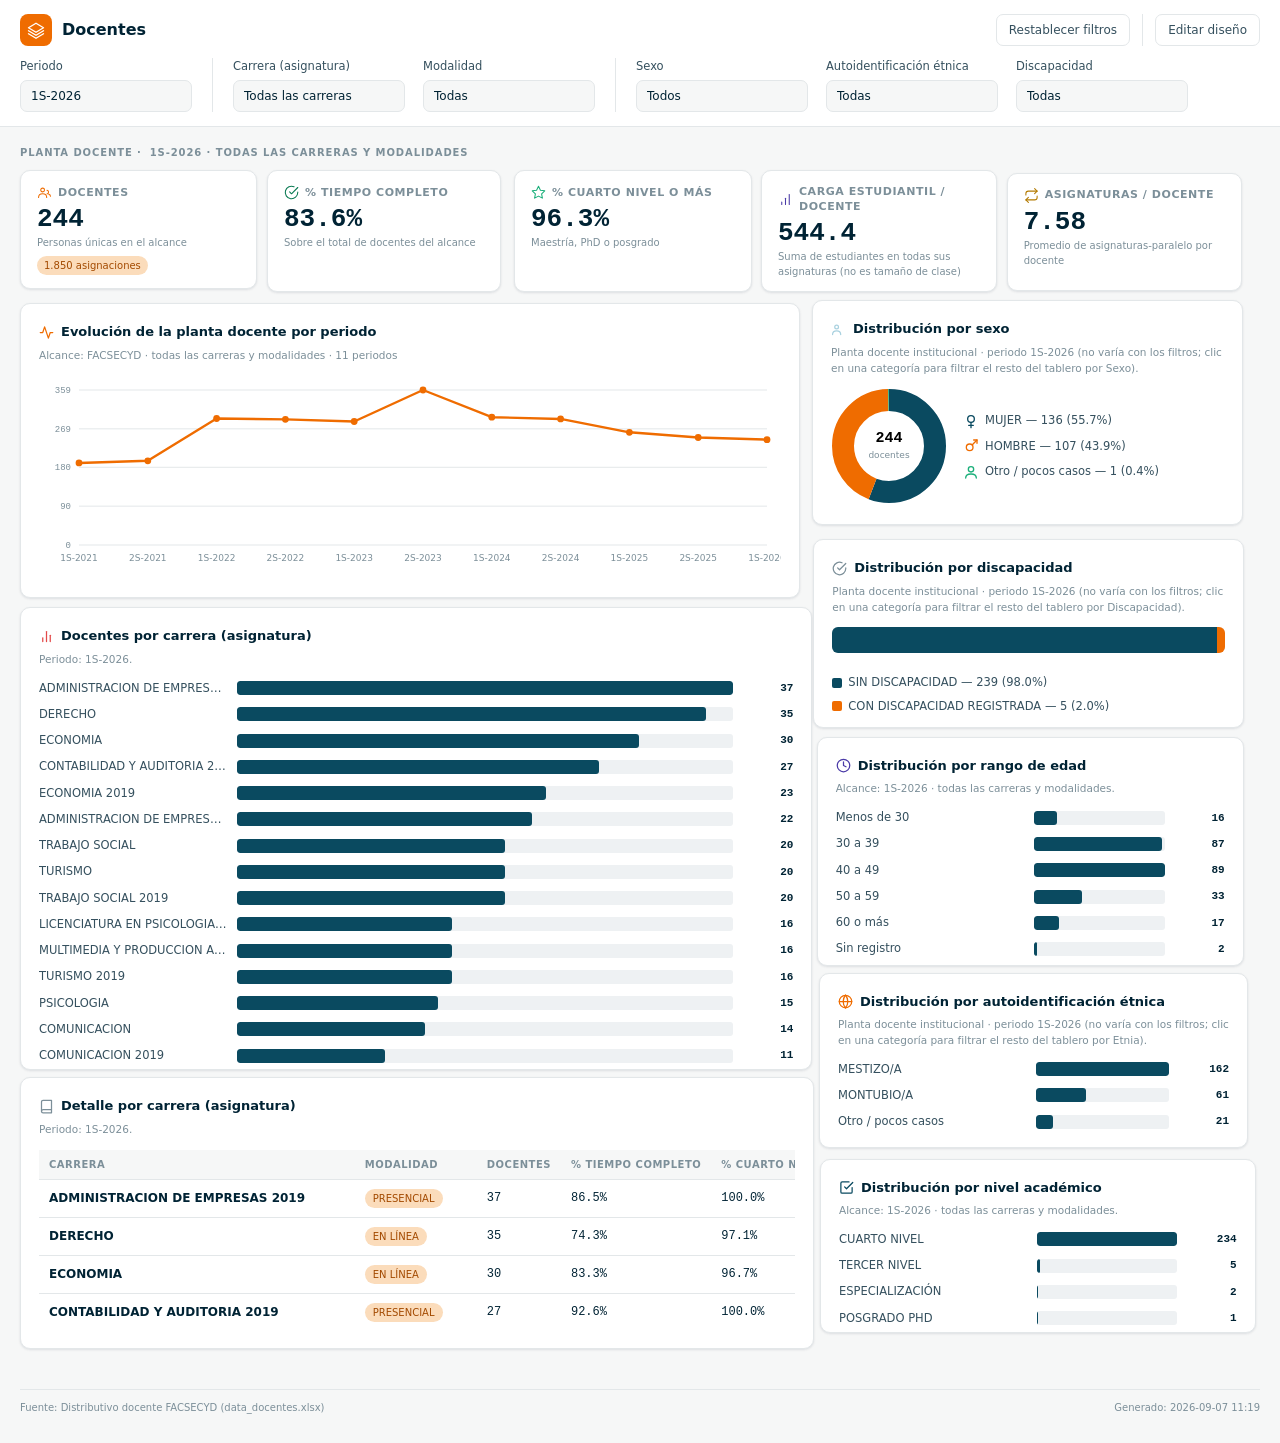
